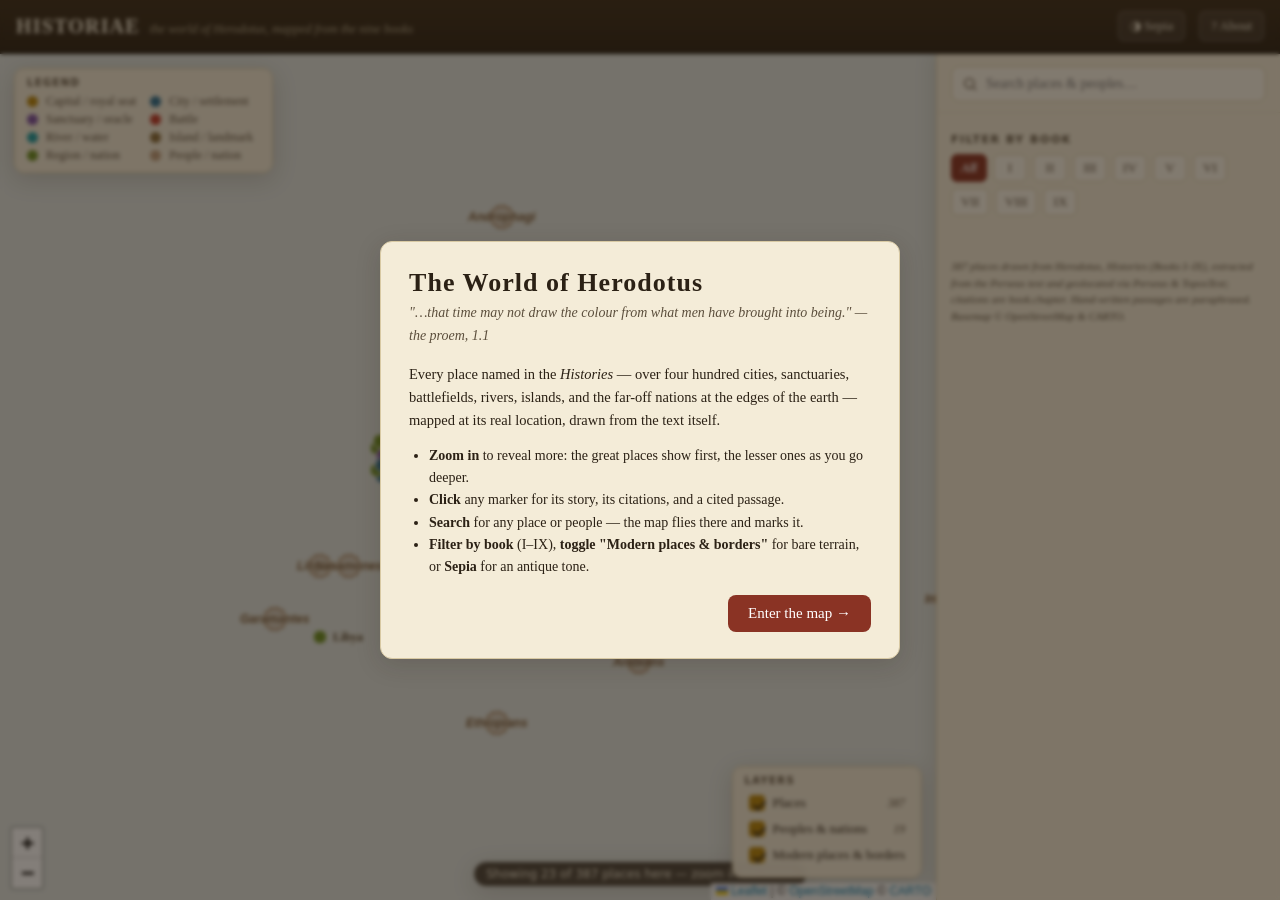
==== herodotus-map.html @ 25309dea "Historiae: interactive map of the world of Herodotus A single-file, self-contained web map of every " ====
<!DOCTYPE html>
<html lang="en">
<head>
<meta charset="utf-8">
<meta name="viewport" content="width=device-width, initial-scale=1, maximum-scale=1, user-scalable=no">
<title>Historiae · the world of Herodotus</title>
<style>
/* ==== Leaflet ==== */
/* required styles */

.leaflet-pane,
.leaflet-tile,
.leaflet-marker-icon,
.leaflet-marker-shadow,
.leaflet-tile-container,
.leaflet-pane > svg,
.leaflet-pane > canvas,
.leaflet-zoom-box,
.leaflet-image-layer,
.leaflet-layer {
	position: absolute;
	left: 0;
	top: 0;
	}
.leaflet-container {
	overflow: hidden;
	}
.leaflet-tile,
.leaflet-marker-icon,
.leaflet-marker-shadow {
	-webkit-user-select: none;
	   -moz-user-select: none;
	        user-select: none;
	  -webkit-user-drag: none;
	}
/* Prevents IE11 from highlighting tiles in blue */
.leaflet-tile::selection {
	background: transparent;
}
/* Safari renders non-retina tile on retina better with this, but Chrome is worse */
.leaflet-safari .leaflet-tile {
	image-rendering: -webkit-optimize-contrast;
	}
/* hack that prevents hw layers "stretching" when loading new tiles */
.leaflet-safari .leaflet-tile-container {
	width: 1600px;
	height: 1600px;
	-webkit-transform-origin: 0 0;
	}
.leaflet-marker-icon,
.leaflet-marker-shadow {
	display: block;
	}
/* .leaflet-container svg: reset svg max-width decleration shipped in Joomla! (joomla.org) 3.x */
/* .leaflet-container img: map is broken in FF if you have max-width: 100% on tiles */
.leaflet-container .leaflet-overlay-pane svg {
	max-width: none !important;
	max-height: none !important;
	}
.leaflet-container .leaflet-marker-pane img,
.leaflet-container .leaflet-shadow-pane img,
.leaflet-container .leaflet-tile-pane img,
.leaflet-container img.leaflet-image-layer,
.leaflet-container .leaflet-tile {
	max-width: none !important;
	max-height: none !important;
	width: auto;
	padding: 0;
	}

.leaflet-container img.leaflet-tile {
	/* See: https://bugs.chromium.org/p/chromium/issues/detail?id=600120 */
	mix-blend-mode: plus-lighter;
}

.leaflet-container.leaflet-touch-zoom {
	-ms-touch-action: pan-x pan-y;
	touch-action: pan-x pan-y;
	}
.leaflet-container.leaflet-touch-drag {
	-ms-touch-action: pinch-zoom;
	/* Fallback for FF which doesn't support pinch-zoom */
	touch-action: none;
	touch-action: pinch-zoom;
}
.leaflet-container.leaflet-touch-drag.leaflet-touch-zoom {
	-ms-touch-action: none;
	touch-action: none;
}
.leaflet-container {
	-webkit-tap-highlight-color: transparent;
}
.leaflet-container a {
	-webkit-tap-highlight-color: rgba(51, 181, 229, 0.4);
}
.leaflet-tile {
	filter: inherit;
	visibility: hidden;
	}
.leaflet-tile-loaded {
	visibility: inherit;
	}
.leaflet-zoom-box {
	width: 0;
	height: 0;
	-moz-box-sizing: border-box;
	     box-sizing: border-box;
	z-index: 800;
	}
/* workaround for https://bugzilla.mozilla.org/show_bug.cgi?id=888319 */
.leaflet-overlay-pane svg {
	-moz-user-select: none;
	}

.leaflet-pane         { z-index: 400; }

.leaflet-tile-pane    { z-index: 200; }
.leaflet-overlay-pane { z-index: 400; }
.leaflet-shadow-pane  { z-index: 500; }
.leaflet-marker-pane  { z-index: 600; }
.leaflet-tooltip-pane   { z-index: 650; }
.leaflet-popup-pane   { z-index: 700; }

.leaflet-map-pane canvas { z-index: 100; }
.leaflet-map-pane svg    { z-index: 200; }

.leaflet-vml-shape {
	width: 1px;
	height: 1px;
	}
.lvml {
	behavior: url(#default#VML);
	display: inline-block;
	position: absolute;
	}


/* control positioning */

.leaflet-control {
	position: relative;
	z-index: 800;
	pointer-events: visiblePainted; /* IE 9-10 doesn't have auto */
	pointer-events: auto;
	}
.leaflet-top,
.leaflet-bottom {
	position: absolute;
	z-index: 1000;
	pointer-events: none;
	}
.leaflet-top {
	top: 0;
	}
.leaflet-right {
	right: 0;
	}
.leaflet-bottom {
	bottom: 0;
	}
.leaflet-left {
	left: 0;
	}
.leaflet-control {
	float: left;
	clear: both;
	}
.leaflet-right .leaflet-control {
	float: right;
	}
.leaflet-top .leaflet-control {
	margin-top: 10px;
	}
.leaflet-bottom .leaflet-control {
	margin-bottom: 10px;
	}
.leaflet-left .leaflet-control {
	margin-left: 10px;
	}
.leaflet-right .leaflet-control {
	margin-right: 10px;
	}


/* zoom and fade animations */

.leaflet-fade-anim .leaflet-popup {
	opacity: 0;
	-webkit-transition: opacity 0.2s linear;
	   -moz-transition: opacity 0.2s linear;
	        transition: opacity 0.2s linear;
	}
.leaflet-fade-anim .leaflet-map-pane .leaflet-popup {
	opacity: 1;
	}
.leaflet-zoom-animated {
	-webkit-transform-origin: 0 0;
	    -ms-transform-origin: 0 0;
	        transform-origin: 0 0;
	}
svg.leaflet-zoom-animated {
	will-change: transform;
}

.leaflet-zoom-anim .leaflet-zoom-animated {
	-webkit-transition: -webkit-transform 0.25s cubic-bezier(0,0,0.25,1);
	   -moz-transition:    -moz-transform 0.25s cubic-bezier(0,0,0.25,1);
	        transition:         transform 0.25s cubic-bezier(0,0,0.25,1);
	}
.leaflet-zoom-anim .leaflet-tile,
.leaflet-pan-anim .leaflet-tile {
	-webkit-transition: none;
	   -moz-transition: none;
	        transition: none;
	}

.leaflet-zoom-anim .leaflet-zoom-hide {
	visibility: hidden;
	}


/* cursors */

.leaflet-interactive {
	cursor: pointer;
	}
.leaflet-grab {
	cursor: -webkit-grab;
	cursor:    -moz-grab;
	cursor:         grab;
	}
.leaflet-crosshair,
.leaflet-crosshair .leaflet-interactive {
	cursor: crosshair;
	}
.leaflet-popup-pane,
.leaflet-control {
	cursor: auto;
	}
.leaflet-dragging .leaflet-grab,
.leaflet-dragging .leaflet-grab .leaflet-interactive,
.leaflet-dragging .leaflet-marker-draggable {
	cursor: move;
	cursor: -webkit-grabbing;
	cursor:    -moz-grabbing;
	cursor:         grabbing;
	}

/* marker & overlays interactivity */
.leaflet-marker-icon,
.leaflet-marker-shadow,
.leaflet-image-layer,
.leaflet-pane > svg path,
.leaflet-tile-container {
	pointer-events: none;
	}

.leaflet-marker-icon.leaflet-interactive,
.leaflet-image-layer.leaflet-interactive,
.leaflet-pane > svg path.leaflet-interactive,
svg.leaflet-image-layer.leaflet-interactive path {
	pointer-events: visiblePainted; /* IE 9-10 doesn't have auto */
	pointer-events: auto;
	}

/* visual tweaks */

.leaflet-container {
	background: #ddd;
	outline-offset: 1px;
	}
.leaflet-container a {
	color: #0078A8;
	}
.leaflet-zoom-box {
	border: 2px dotted #38f;
	background: rgba(255,255,255,0.5);
	}


/* general typography */
.leaflet-container {
	font-family: "Helvetica Neue", Arial, Helvetica, sans-serif;
	font-size: 12px;
	font-size: 0.75rem;
	line-height: 1.5;
	}


/* general toolbar styles */

.leaflet-bar {
	box-shadow: 0 1px 5px rgba(0,0,0,0.65);
	border-radius: 4px;
	}
.leaflet-bar a {
	background-color: #fff;
	border-bottom: 1px solid #ccc;
	width: 26px;
	height: 26px;
	line-height: 26px;
	display: block;
	text-align: center;
	text-decoration: none;
	color: black;
	}
.leaflet-bar a,
.leaflet-control-layers-toggle {
	background-position: 50% 50%;
	background-repeat: no-repeat;
	display: block;
	}
.leaflet-bar a:hover,
.leaflet-bar a:focus {
	background-color: #f4f4f4;
	}
.leaflet-bar a:first-child {
	border-top-left-radius: 4px;
	border-top-right-radius: 4px;
	}
.leaflet-bar a:last-child {
	border-bottom-left-radius: 4px;
	border-bottom-right-radius: 4px;
	border-bottom: none;
	}
.leaflet-bar a.leaflet-disabled {
	cursor: default;
	background-color: #f4f4f4;
	color: #bbb;
	}

.leaflet-touch .leaflet-bar a {
	width: 30px;
	height: 30px;
	line-height: 30px;
	}
.leaflet-touch .leaflet-bar a:first-child {
	border-top-left-radius: 2px;
	border-top-right-radius: 2px;
	}
.leaflet-touch .leaflet-bar a:last-child {
	border-bottom-left-radius: 2px;
	border-bottom-right-radius: 2px;
	}

/* zoom control */

.leaflet-control-zoom-in,
.leaflet-control-zoom-out {
	font: bold 18px 'Lucida Console', Monaco, monospace;
	text-indent: 1px;
	}

.leaflet-touch .leaflet-control-zoom-in, .leaflet-touch .leaflet-control-zoom-out  {
	font-size: 22px;
	}


/* layers control */

.leaflet-control-layers {
	box-shadow: 0 1px 5px rgba(0,0,0,0.4);
	background: #fff;
	border-radius: 5px;
	}
.leaflet-control-layers-toggle {
	background-image: url(images/layers.png);
	width: 36px;
	height: 36px;
	}
.leaflet-retina .leaflet-control-layers-toggle {
	background-image: url(images/layers-2x.png);
	background-size: 26px 26px;
	}
.leaflet-touch .leaflet-control-layers-toggle {
	width: 44px;
	height: 44px;
	}
.leaflet-control-layers .leaflet-control-layers-list,
.leaflet-control-layers-expanded .leaflet-control-layers-toggle {
	display: none;
	}
.leaflet-control-layers-expanded .leaflet-control-layers-list {
	display: block;
	position: relative;
	}
.leaflet-control-layers-expanded {
	padding: 6px 10px 6px 6px;
	color: #333;
	background: #fff;
	}
.leaflet-control-layers-scrollbar {
	overflow-y: scroll;
	overflow-x: hidden;
	padding-right: 5px;
	}
.leaflet-control-layers-selector {
	margin-top: 2px;
	position: relative;
	top: 1px;
	}
.leaflet-control-layers label {
	display: block;
	font-size: 13px;
	font-size: 1.08333em;
	}
.leaflet-control-layers-separator {
	height: 0;
	border-top: 1px solid #ddd;
	margin: 5px -10px 5px -6px;
	}

/* Default icon URLs */
.leaflet-default-icon-path { /* used only in path-guessing heuristic, see L.Icon.Default */
	background-image: url(images/marker-icon.png);
	}


/* attribution and scale controls */

.leaflet-container .leaflet-control-attribution {
	background: #fff;
	background: rgba(255, 255, 255, 0.8);
	margin: 0;
	}
.leaflet-control-attribution,
.leaflet-control-scale-line {
	padding: 0 5px;
	color: #333;
	line-height: 1.4;
	}
.leaflet-control-attribution a {
	text-decoration: none;
	}
.leaflet-control-attribution a:hover,
.leaflet-control-attribution a:focus {
	text-decoration: underline;
	}
.leaflet-attribution-flag {
	display: inline !important;
	vertical-align: baseline !important;
	width: 1em;
	height: 0.6669em;
	}
.leaflet-left .leaflet-control-scale {
	margin-left: 5px;
	}
.leaflet-bottom .leaflet-control-scale {
	margin-bottom: 5px;
	}
.leaflet-control-scale-line {
	border: 2px solid #777;
	border-top: none;
	line-height: 1.1;
	padding: 2px 5px 1px;
	white-space: nowrap;
	-moz-box-sizing: border-box;
	     box-sizing: border-box;
	background: rgba(255, 255, 255, 0.8);
	text-shadow: 1px 1px #fff;
	}
.leaflet-control-scale-line:not(:first-child) {
	border-top: 2px solid #777;
	border-bottom: none;
	margin-top: -2px;
	}
.leaflet-control-scale-line:not(:first-child):not(:last-child) {
	border-bottom: 2px solid #777;
	}

.leaflet-touch .leaflet-control-attribution,
.leaflet-touch .leaflet-control-layers,
.leaflet-touch .leaflet-bar {
	box-shadow: none;
	}
.leaflet-touch .leaflet-control-layers,
.leaflet-touch .leaflet-bar {
	border: 2px solid rgba(0,0,0,0.2);
	background-clip: padding-box;
	}


/* popup */

.leaflet-popup {
	position: absolute;
	text-align: center;
	margin-bottom: 20px;
	}
.leaflet-popup-content-wrapper {
	padding: 1px;
	text-align: left;
	border-radius: 12px;
	}
.leaflet-popup-content {
	margin: 13px 24px 13px 20px;
	line-height: 1.3;
	font-size: 13px;
	font-size: 1.08333em;
	min-height: 1px;
	}
.leaflet-popup-content p {
	margin: 17px 0;
	margin: 1.3em 0;
	}
.leaflet-popup-tip-container {
	width: 40px;
	height: 20px;
	position: absolute;
	left: 50%;
	margin-top: -1px;
	margin-left: -20px;
	overflow: hidden;
	pointer-events: none;
	}
.leaflet-popup-tip {
	width: 17px;
	height: 17px;
	padding: 1px;

	margin: -10px auto 0;
	pointer-events: auto;

	-webkit-transform: rotate(45deg);
	   -moz-transform: rotate(45deg);
	    -ms-transform: rotate(45deg);
	        transform: rotate(45deg);
	}
.leaflet-popup-content-wrapper,
.leaflet-popup-tip {
	background: white;
	color: #333;
	box-shadow: 0 3px 14px rgba(0,0,0,0.4);
	}
.leaflet-container a.leaflet-popup-close-button {
	position: absolute;
	top: 0;
	right: 0;
	border: none;
	text-align: center;
	width: 24px;
	height: 24px;
	font: 16px/24px Tahoma, Verdana, sans-serif;
	color: #757575;
	text-decoration: none;
	background: transparent;
	}
.leaflet-container a.leaflet-popup-close-button:hover,
.leaflet-container a.leaflet-popup-close-button:focus {
	color: #585858;
	}
.leaflet-popup-scrolled {
	overflow: auto;
	}

.leaflet-oldie .leaflet-popup-content-wrapper {
	-ms-zoom: 1;
	}
.leaflet-oldie .leaflet-popup-tip {
	width: 24px;
	margin: 0 auto;

	-ms-filter: "progid:DXImageTransform.Microsoft.Matrix(M11=0.70710678, M12=0.70710678, M21=-0.70710678, M22=0.70710678)";
	filter: progid:DXImageTransform.Microsoft.Matrix(M11=0.70710678, M12=0.70710678, M21=-0.70710678, M22=0.70710678);
	}

.leaflet-oldie .leaflet-control-zoom,
.leaflet-oldie .leaflet-control-layers,
.leaflet-oldie .leaflet-popup-content-wrapper,
.leaflet-oldie .leaflet-popup-tip {
	border: 1px solid #999;
	}


/* div icon */

.leaflet-div-icon {
	background: #fff;
	border: 1px solid #666;
	}


/* Tooltip */
/* Base styles for the element that has a tooltip */
.leaflet-tooltip {
	position: absolute;
	padding: 6px;
	background-color: #fff;
	border: 1px solid #fff;
	border-radius: 3px;
	color: #222;
	white-space: nowrap;
	-webkit-user-select: none;
	-moz-user-select: none;
	-ms-user-select: none;
	user-select: none;
	pointer-events: none;
	box-shadow: 0 1px 3px rgba(0,0,0,0.4);
	}
.leaflet-tooltip.leaflet-interactive {
	cursor: pointer;
	pointer-events: auto;
	}
.leaflet-tooltip-top:before,
.leaflet-tooltip-bottom:before,
.leaflet-tooltip-left:before,
.leaflet-tooltip-right:before {
	position: absolute;
	pointer-events: none;
	border: 6px solid transparent;
	background: transparent;
	content: "";
	}

/* Directions */

.leaflet-tooltip-bottom {
	margin-top: 6px;
}
.leaflet-tooltip-top {
	margin-top: -6px;
}
.leaflet-tooltip-bottom:before,
.leaflet-tooltip-top:before {
	left: 50%;
	margin-left: -6px;
	}
.leaflet-tooltip-top:before {
	bottom: 0;
	margin-bottom: -12px;
	border-top-color: #fff;
	}
.leaflet-tooltip-bottom:before {
	top: 0;
	margin-top: -12px;
	margin-left: -6px;
	border-bottom-color: #fff;
	}
.leaflet-tooltip-left {
	margin-left: -6px;
}
.leaflet-tooltip-right {
	margin-left: 6px;
}
.leaflet-tooltip-left:before,
.leaflet-tooltip-right:before {
	top: 50%;
	margin-top: -6px;
	}
.leaflet-tooltip-left:before {
	right: 0;
	margin-right: -12px;
	border-left-color: #fff;
	}
.leaflet-tooltip-right:before {
	left: 0;
	margin-left: -12px;
	border-right-color: #fff;
	}

/* Printing */

@media print {
	/* Prevent printers from removing background-images of controls. */
	.leaflet-control {
		-webkit-print-color-adjust: exact;
		print-color-adjust: exact;
		}
	}

/* ==== App ==== */
/* ============================================================================
   Historiae — the world of Herodotus
   UI styles. Parchment/ink theme. Controls + info card on the RIGHT.
   ========================================================================== */

:root {
  --ink:        #2b2115;
  --ink-soft:   #5c4f3d;
  --parchment:  #f4ecd8;
  --parchment-2:#ece0c4;
  --edge:       #d8c9a3;
  --edge-soft:  #e6dcc2;
  --accent:     #8a3324;   /* Tyrian-ish red for highlights */
  --gold:       #b8860b;
  --shadow:     0 6px 24px rgba(43, 33, 21, .18);

  /* category colours */
  --cat-capital:   #b8860b;
  --cat-city:      #2c6e8f;
  --cat-sanctuary: #7b4fa0;
  --cat-battle:    #c0392b;
  --cat-river:     #1a9aa0;
  --cat-landmark:  #8a6d3b;
  --cat-region:    #6b8e23;
  --people:        #9c6b3f;
}

* { box-sizing: border-box; }

html, body {
  margin: 0; height: 100%; overflow: hidden;
  font-family: "Iowan Old Style", "Palatino Linotype", Palatino, Georgia, serif;
  color: var(--ink);
  background: var(--parchment);
}

#app { position: fixed; inset: 0; display: flex; flex-direction: column; }

/* ---- top bar ------------------------------------------------------------ */
#topbar {
  height: 54px; flex: 0 0 54px;
  display: flex; align-items: center; gap: 14px;
  padding: 0 16px;
  background: linear-gradient(180deg, #3a2c1a, #2b2115);
  color: var(--parchment);
  border-bottom: 2px solid #1c150c;
  z-index: 1200;
}
#topbar .brand { display: flex; align-items: baseline; gap: 10px; min-width: 0; }
#topbar .brand h1 {
  font-size: 20px; margin: 0; letter-spacing: .06em; font-weight: 600;
  white-space: nowrap;
}
#topbar .brand .sub {
  font-size: 12.5px; color: #cbbf9e; opacity: .85;
  white-space: nowrap; overflow: hidden; text-overflow: ellipsis;
  font-style: italic;
}
#topbar .spacer { flex: 1; }
.topbtn {
  font: inherit; font-size: 13px; cursor: pointer;
  color: var(--parchment); background: rgba(255,255,255,.08);
  border: 1px solid rgba(255,255,255,.18); border-radius: 6px;
  padding: 6px 11px; transition: background .15s;
  display: inline-flex; align-items: center; gap: 6px;
}
.topbtn:hover { background: rgba(255,255,255,.16); }
.topbtn.active { background: var(--gold); color: #2b2115; border-color: var(--gold); }

/* ---- body: map + right panel -------------------------------------------- */
#body { flex: 1; position: relative; min-height: 0; }

#map { position: absolute; inset: 0; right: var(--panel-w, 344px); background: #dfe4e0; }
:root { --panel-w: 344px; }

/* antique tint applied to tiles only */
#map.sepia .leaflet-tile-pane { filter: sepia(.55) saturate(.75) contrast(.92) brightness(1.02); }

/* ---- right panel -------------------------------------------------------- */
#panel {
  position: absolute; top: 0; right: 0; bottom: 0; width: var(--panel-w, 344px);
  background: var(--parchment);
  border-left: 1px solid var(--edge);
  box-shadow: -4px 0 18px rgba(43,33,21,.10);
  display: flex; flex-direction: column;
  z-index: 1000;
}

/* --- search --- */
.search-wrap { position: relative; padding: 12px 14px 10px; border-bottom: 1px solid var(--edge-soft); }
#search {
  width: 100%; font: inherit; font-size: 14px;
  padding: 9px 12px 9px 34px; border-radius: 8px;
  border: 1px solid var(--edge); background: #fbf6e9 url("data:image/svg+xml;utf8,<svg xmlns='http://www.w3.org/2000/svg' width='16' height='16' viewBox='0 0 24 24' fill='none' stroke='%235c4f3d' stroke-width='2'><circle cx='11' cy='11' r='7'/><line x1='21' y1='21' x2='16.65' y2='16.65'/></svg>") 10px center no-repeat;
  color: var(--ink); outline: none;
}
#search:focus { border-color: var(--gold); box-shadow: 0 0 0 3px rgba(184,134,11,.15); }
#suggest {
  position: absolute; left: 14px; right: 14px; top: 52px; z-index: 30;
  background: #fff; border: 1px solid var(--edge); border-radius: 8px;
  box-shadow: var(--shadow); max-height: 320px; overflow-y: auto; display: none;
}
#suggest.open { display: block; }
.sug {
  padding: 8px 12px; cursor: pointer; display: flex; align-items: center; gap: 9px;
  border-bottom: 1px solid #f0ead9; font-size: 13.5px;
}
.sug:last-child { border-bottom: 0; }
.sug:hover, .sug.active { background: #f6efdd; }
.sug .dot { width: 10px; height: 10px; border-radius: 50%; flex: 0 0 auto; }
.sug .nm { font-weight: 600; }
.sug .meta { color: var(--ink-soft); font-size: 11.5px; margin-left: auto; font-style: italic; }

/* --- scrolling control area --- */
#controls { flex: 1; overflow-y: auto; padding: 4px 14px 20px; }
.section { margin-top: 16px; }
.section > h2 {
  font-size: 11px; letter-spacing: .14em; text-transform: uppercase;
  color: var(--ink-soft); margin: 0 0 8px; font-weight: 700;
  font-family: system-ui, sans-serif;
}

/* layer toggles */
.toggle {
  display: flex; align-items: center; gap: 10px; padding: 7px 8px;
  border-radius: 7px; cursor: pointer; user-select: none; font-size: 14px;
}
.toggle:hover { background: var(--parchment-2); }
.toggle .box {
  width: 18px; height: 18px; border-radius: 4px; border: 2px solid var(--ink-soft);
  flex: 0 0 auto; position: relative; background: #fbf6e9;
}
.toggle.on .box { background: var(--gold); border-color: var(--gold); }
.toggle.on .box::after {
  content: ""; position: absolute; left: 5px; top: 1px; width: 5px; height: 10px;
  border: solid #2b2115; border-width: 0 2px 2px 0; transform: rotate(45deg);
}
.toggle .swatch { width: 12px; height: 12px; border-radius: 3px; flex: 0 0 auto; }
.toggle .count { margin-left: auto; font-size: 11.5px; color: var(--ink-soft); font-style: italic; }

/* route sub-toggles */
.routes { margin-top: 4px; padding-left: 6px; }
.route-toggle {
  display: flex; align-items: center; gap: 9px; padding: 6px 8px;
  border-radius: 7px; cursor: pointer; font-size: 13px;
}
.route-toggle:hover { background: var(--parchment-2); }
.route-toggle .line { width: 20px; height: 0; border-top: 3px solid; border-radius: 2px; flex: 0 0 auto; }
.route-toggle .yr { margin-left: auto; font-size: 11px; color: var(--ink-soft); font-style: italic; }
.route-toggle.off { opacity: .45; }
.route-toggle.off .line { border-top-style: dotted; }

/* book filter chips */
.books { display: flex; flex-wrap: wrap; gap: 6px; }
.chip {
  font: inherit; font-size: 13px; cursor: pointer; min-width: 34px; text-align: center;
  padding: 5px 9px; border-radius: 6px; border: 1px solid var(--edge);
  background: #fbf6e9; color: var(--ink-soft);
}
.chip:hover { border-color: var(--gold); }
.chip.on { background: var(--accent); border-color: var(--accent); color: #fff; font-weight: 600; }
.chip.all { font-style: italic; }
.book-hint { margin-top: 8px; font-size: 12px; color: var(--ink-soft); font-style: italic; min-height: 16px; }

/* legend */
.legend { display: grid; grid-template-columns: 1fr 1fr; gap: 4px 12px; }
.legend .item { display: flex; align-items: center; gap: 8px; font-size: 12.5px; color: var(--ink-soft); }
.legend .dot { width: 11px; height: 11px; border-radius: 50%; flex: 0 0 auto; }

.credit { margin-top: 18px; font-size: 11px; color: var(--ink-soft); line-height: 1.5; font-style: italic; }
.credit a { color: var(--accent); }

/* ---- info card (slides over the panel, from the right) ------------------ */
#info {
  position: absolute; inset: 0; background: var(--parchment);
  transform: translateX(100%); transition: transform .28s cubic-bezier(.4,0,.2,1);
  display: flex; flex-direction: column; z-index: 40;
}
#info.open { transform: translateX(0); }
.info-head {
  padding: 14px 16px 12px; border-bottom: 1px solid var(--edge);
  background: linear-gradient(180deg, var(--parchment-2), var(--parchment));
}
.info-head .top { display: flex; align-items: flex-start; gap: 10px; }
.info-back {
  font: inherit; cursor: pointer; background: none; border: none; color: var(--ink-soft);
  font-size: 13px; padding: 0; display: inline-flex; align-items: center; gap: 5px; margin-bottom: 8px;
}
.info-back:hover { color: var(--accent); }
.info-head h2 { margin: 0; font-size: 22px; line-height: 1.15; }
.info-head .aka { font-size: 13px; color: var(--ink-soft); font-style: italic; margin-top: 3px; }
.badges { display: flex; flex-wrap: wrap; gap: 6px; margin-top: 10px; }
.badge {
  font-family: system-ui, sans-serif; font-size: 10.5px; letter-spacing: .05em;
  text-transform: uppercase; padding: 3px 8px; border-radius: 20px;
  background: #fff; border: 1px solid var(--edge); color: var(--ink-soft); font-weight: 600;
}
.badge.cat { color: #fff; border: none; }
.badge.region { font-style: normal; }

.info-body { flex: 1; overflow-y: auto; padding: 16px; }
.info-body p.blurb { margin: 0 0 16px; font-size: 15px; line-height: 1.6; }
blockquote.quote {
  margin: 0 0 14px; padding: 12px 14px 12px 16px;
  border-left: 3px solid var(--gold); background: #fbf6e9; border-radius: 0 8px 8px 0;
  font-size: 14.5px; line-height: 1.55; font-style: italic; color: #40331f;
}
blockquote.quote .cite {
  display: block; margin-top: 8px; font-style: normal; font-size: 12px;
  color: var(--ink-soft); font-family: system-ui, sans-serif; letter-spacing: .03em;
}
.books-line { font-size: 12.5px; color: var(--ink-soft); margin-top: 4px; }
.books-line b { color: var(--ink); font-weight: 600; }

/* route detail: stop list */
.stops { list-style: none; margin: 6px 0 0; padding: 0; }
.stops li { position: relative; padding: 0 0 18px 30px; }
.stops li::before {
  content: attr(data-n); position: absolute; left: 0; top: 0;
  width: 22px; height: 22px; border-radius: 50%; color: #fff; font-weight: 700;
  font-size: 12px; display: flex; align-items: center; justify-content: center;
  font-family: system-ui, sans-serif; background: var(--gold);
}
.stops li::after {
  content: ""; position: absolute; left: 10px; top: 24px; bottom: 0; width: 2px; background: var(--edge);
}
.stops li:last-child::after { display: none; }
.stops .snm { font-weight: 600; font-size: 14px; cursor: pointer; }
.stops .snm:hover { color: var(--accent); text-decoration: underline; }
.stops .snote { font-size: 13px; color: var(--ink-soft); line-height: 1.5; margin-top: 2px; }

/* ---- leaflet marker labels for peoples ---------------------------------- */
.people-label {
  background: transparent; border: none; box-shadow: none;
  color: #5a3d22; font-style: italic; font-weight: 600; font-size: 12px;
  text-shadow: 0 0 3px var(--parchment), 0 0 3px var(--parchment), 0 0 3px var(--parchment);
}
.leaflet-tooltip.place-tip {
  background: #2b2115; color: var(--parchment); border: none; box-shadow: var(--shadow);
  font-family: system-ui, sans-serif; font-size: 12px; padding: 3px 8px; border-radius: 5px;
}
.leaflet-tooltip.place-tip::before { border-top-color: #2b2115; }

/* permanent labels for major places (rank 1) */
.leaflet-tooltip.place-label {
  background: transparent; border: none; box-shadow: none; padding: 0;
  color: #33281a; font-weight: 600; font-size: 12px; font-family: "Iowan Old Style", Georgia, serif;
  text-shadow: 0 0 3px var(--parchment), 0 0 3px var(--parchment), 0 0 4px var(--parchment);
}
.leaflet-tooltip.place-label::before { display: none; }
.leaflet-tooltip.place-label.hl {
  color: #6f2115; font-weight: 700;
  background: rgba(184,134,11,.16); border-radius: 4px; padding: 0 4px;
  text-shadow: 0 0 3px var(--parchment), 0 0 3px var(--parchment);
}

/* always-visible legend, top-left over the map */
#legendbox {
  position: absolute; z-index: 900; top: 14px; left: 14px;
  background: rgba(244,236,216,.96); border: 1px solid var(--edge); border-radius: 10px;
  box-shadow: var(--shadow); padding: 8px 12px 9px; backdrop-filter: blur(2px); max-width: 300px;
}
#legendbox .lb-title {
  font-family: system-ui, sans-serif; font-size: 10px; letter-spacing: .14em;
  text-transform: uppercase; color: var(--ink-soft); font-weight: 700; margin: 0 0 6px;
}
#legendbox .legend { grid-template-columns: 1fr 1fr; gap: 3px 14px; }
#legendbox .legend .item { font-size: 12px; }

/* always-visible layer toggles, bottom-right over the map */
#layerbox {
  position: absolute; z-index: 900; right: calc(var(--panel-w, 344px) + 14px); bottom: 22px;
  background: rgba(244,236,216,.96); border: 1px solid var(--edge); border-radius: 10px;
  box-shadow: var(--shadow); padding: 8px 10px 9px; backdrop-filter: blur(2px);
}
#layerbox .lb-title {
  font-family: system-ui, sans-serif; font-size: 10px; letter-spacing: .14em;
  text-transform: uppercase; color: var(--ink-soft); font-weight: 700; margin: 0 2px 4px;
}
#layerbox .toggle { padding: 5px 6px; font-size: 13px; gap: 8px; }
#layerbox .toggle .box { width: 16px; height: 16px; }
#layerbox .toggle .count { margin-left: auto; padding-left: 12px; }

/* zoom hint over the map */
#zoomhint {
  position: absolute; left: 50%; bottom: 14px; transform: translateX(-50%);
  z-index: 800; pointer-events: none; opacity: 0; transition: opacity .3s;
  background: rgba(43,33,21,.82); color: var(--parchment);
  font-family: system-ui, sans-serif; font-size: 12px; padding: 5px 12px; border-radius: 20px;
  white-space: nowrap; box-shadow: var(--shadow);
}
#zoomhint.show { opacity: 1; }

/* stub-card refs + external link */
.refs { font-size: 12.5px; color: var(--ink-soft); line-height: 1.7; margin: 0 0 12px; }
.refs b { color: var(--ink); }
.refs .r { display: inline-block; background: #fbf6e9; border: 1px solid var(--edge);
  border-radius: 4px; padding: 0 5px; margin: 0 3px 3px 0; font-family: system-ui, sans-serif; font-size: 11.5px; }
p.ext { margin: 4px 0 0; font-size: 13px; }
p.ext a { color: var(--accent); text-decoration: none; }
p.ext a:hover { text-decoration: underline; }

/* numbered route stop marker */
.route-num {
  background: transparent; border: none;
}
.route-num div {
  width: 22px; height: 22px; border-radius: 50%; color: #fff; font-weight: 700;
  font-size: 12px; display: flex; align-items: center; justify-content: center;
  font-family: system-ui, sans-serif; border: 2px solid #fff; box-shadow: 0 1px 4px rgba(0,0,0,.4);
}

/* dimmed (filtered out by book) */
.dimmed { opacity: .18 !important; }

/* selection glow — a pulsing gold ring behind the chosen marker */
.pin-highlight { background: none; border: none; }
.pin-highlight span {
  display: block; width: 30px; height: 30px; border-radius: 50%;
  border: 3px solid var(--gold); box-sizing: border-box;
  box-shadow: 0 0 12px 2px rgba(184,134,11,.55);
  animation: herodotus-pulse 1.5s ease-out infinite;
}
@keyframes herodotus-pulse {
  0%   { box-shadow: 0 0 0 0 rgba(184,134,11,.55), 0 0 10px 2px rgba(184,134,11,.5); }
  70%  { box-shadow: 0 0 0 16px rgba(184,134,11,0), 0 0 10px 2px rgba(184,134,11,.5); }
  100% { box-shadow: 0 0 0 0 rgba(184,134,11,0), 0 0 10px 2px rgba(184,134,11,.5); }
}

/* ---- intro overlay ------------------------------------------------------ */
#intro {
  position: absolute; inset: 0; z-index: 1500; display: flex; align-items: center; justify-content: center;
  background: rgba(30,21,12,.55); backdrop-filter: blur(2px);
}
#intro.hidden { display: none; }
.intro-card {
  max-width: 520px; width: calc(100% - 40px); background: var(--parchment);
  border-radius: 12px; box-shadow: var(--shadow); border: 1px solid var(--edge);
  padding: 26px 28px; max-height: 86vh; overflow-y: auto;
}
.intro-card h2 { margin: 0 0 4px; font-size: 26px; letter-spacing: .04em; }
.intro-card .lead { font-style: italic; color: var(--ink-soft); margin: 0 0 16px; font-size: 14px; }
.intro-card p { font-size: 14.5px; line-height: 1.6; margin: 0 0 12px; }
.intro-card ul { font-size: 14px; line-height: 1.6; padding-left: 20px; margin: 0 0 16px; }
.intro-card .go {
  font: inherit; font-size: 15px; cursor: pointer; background: var(--accent); color: #fff;
  border: none; border-radius: 8px; padding: 10px 20px; float: right;
}
.intro-card .go:hover { background: #6f2115; }

/* ---- responsive: stack panel to a bottom sheet -------------------------- */
@media (max-width: 720px) {
  :root { --panel-w: 0px; }
  #map { right: 0; bottom: 46vh; }
  #panel {
    top: auto; left: 0; right: 0; bottom: 0; width: auto; height: 46vh;
    border-left: none; border-top: 1px solid var(--edge);
    box-shadow: 0 -4px 18px rgba(43,33,21,.14);
  }
  #topbar .brand .sub { display: none; }
  #layerbox { right: 10px; bottom: calc(46vh + 10px); }
  #zoomhint { bottom: calc(46vh + 10px); }
}

/* thin scrollbars */
#controls::-webkit-scrollbar, .info-body::-webkit-scrollbar, #suggest::-webkit-scrollbar { width: 8px; }
#controls::-webkit-scrollbar-thumb, .info-body::-webkit-scrollbar-thumb, #suggest::-webkit-scrollbar-thumb {
  background: var(--edge); border-radius: 4px;
}

</style>
</head>
<body>
<div id="app">

  <div id="topbar">
    <div class="brand">
      <h1>HISTORIAE</h1>
      <span class="sub">the world of Herodotus, mapped from the nine books</span>
    </div>
    <div class="spacer"></div>
    <button class="topbtn" id="btn-sepia" title="Antique parchment tint">◑ Sepia</button>
    <button class="topbtn" id="btn-help" title="About this map">? About</button>
  </div>

  <div id="body">
    <div id="map"></div>
    <div id="zoomhint"></div>

    <!-- always-visible legend, top-left over the map -->
    <div id="legendbox">
      <div class="lb-title">Legend</div>
      <div class="legend" id="legend"><!-- legend injected --></div>
    </div>

    <!-- always-visible layer toggles, bottom-right over the map -->
    <div id="layerbox">
      <div class="lb-title">Layers</div>
      <div class="toggle on" data-layer="places">
        <span class="box"></span><span>Places</span><span class="count" id="count-places"></span>
      </div>
      <div class="toggle on" data-layer="peoples">
        <span class="box"></span><span>Peoples &amp; nations</span><span class="count" id="count-peoples"></span>
      </div>
      <div class="toggle on" data-layer="basemap">
        <span class="box"></span><span>Modern places &amp; borders</span>
      </div>
    </div>

    <div id="panel">
      <div class="search-wrap">
        <input id="search" type="text" autocomplete="off" spellcheck="false"
               placeholder="Search places &amp; peoples…">
        <div id="suggest"></div>
      </div>

      <div id="controls">
        <div class="section">
          <h2>Filter by book</h2>
          <div class="books" id="book-chips"><!-- chips injected --></div>
          <div class="book-hint" id="book-hint"></div>
        </div>

        <div class="credit" id="credit"></div>
      </div>

      <!-- info card slides over the panel -->
      <div id="info">
        <div class="info-head">
          <div class="top" style="flex-direction:column">
            <button class="info-back" id="info-back">‹ Back to map</button>
            <h2 id="info-title"></h2>
          </div>
          <div class="aka" id="info-aka"></div>
          <div class="badges" id="info-badges"></div>
        </div>
        <div class="info-body" id="info-body"></div>
      </div>
    </div>
  </div>

  <!-- intro -->
  <div id="intro">
    <div class="intro-card">
      <h2>The World of Herodotus</h2>
      <p class="lead">"…that time may not draw the colour from what men have brought into being." — the proem, 1.1</p>
      <p>Every place named in the <i>Histories</i> — over four hundred cities, sanctuaries,
         battlefields, rivers, islands, and the far-off nations at the edges of the earth — mapped at its
         real location, drawn from the text itself.</p>
      <ul>
        <li><b>Zoom in</b> to reveal more: the great places show first, the lesser ones as you go deeper.</li>
        <li><b>Click</b> any marker for its story, its citations, and a cited passage.</li>
        <li><b>Search</b> for any place or people — the map flies there and marks it.</li>
        <li><b>Filter by book</b> (I–IX), <b>toggle "Modern places &amp; borders"</b> for bare terrain, or <b>Sepia</b> for an antique tone.</li>
      </ul>
      <button class="go" id="intro-go">Enter the map →</button>
      <div style="clear:both"></div>
    </div>
  </div>

</div>

<script>
/* @preserve
 * Leaflet 1.9.4, a JS library for interactive maps. https://leafletjs.com
 * (c) 2010-2023 Vladimir Agafonkin, (c) 2010-2011 CloudMade
 */
!function(t,e){"object"==typeof exports&&"undefined"!=typeof module?e(exports):"function"==typeof define&&define.amd?define(["exports"],e):e((t="undefined"!=typeof globalThis?globalThis:t||self).leaflet={})}(this,function(t){"use strict";function l(t){for(var e,i,n=1,o=arguments.length;n<o;n++)for(e in i=arguments[n])t[e]=i[e];return t}var R=Object.create||function(t){return N.prototype=t,new N};function N(){}function a(t,e){var i,n=Array.prototype.slice;return t.bind?t.bind.apply(t,n.call(arguments,1)):(i=n.call(arguments,2),function(){return t.apply(e,i.length?i.concat(n.call(arguments)):arguments)})}var D=0;function h(t){return"_leaflet_id"in t||(t._leaflet_id=++D),t._leaflet_id}function j(t,e,i){var n,o,s=function(){n=!1,o&&(r.apply(i,o),o=!1)},r=function(){n?o=arguments:(t.apply(i,arguments),setTimeout(s,e),n=!0)};return r}function H(t,e,i){var n=e[1],e=e[0],o=n-e;return t===n&&i?t:((t-e)%o+o)%o+e}function u(){return!1}function i(t,e){return!1===e?t:(e=Math.pow(10,void 0===e?6:e),Math.round(t*e)/e)}function W(t){return t.trim?t.trim():t.replace(/^\s+|\s+$/g,"")}function F(t){return W(t).split(/\s+/)}function c(t,e){for(var i in Object.prototype.hasOwnProperty.call(t,"options")||(t.options=t.options?R(t.options):{}),e)t.options[i]=e[i];return t.options}function U(t,e,i){var n,o=[];for(n in t)o.push(encodeURIComponent(i?n.toUpperCase():n)+"="+encodeURIComponent(t[n]));return(e&&-1!==e.indexOf("?")?"&":"?")+o.join("&")}var V=/\{ *([\w_ -]+) *\}/g;function q(t,i){return t.replace(V,function(t,e){e=i[e];if(void 0===e)throw new Error("No value provided for variable "+t);return e="function"==typeof e?e(i):e})}var d=Array.isArray||function(t){return"[object Array]"===Object.prototype.toString.call(t)};function G(t,e){for(var i=0;i<t.length;i++)if(t[i]===e)return i;return-1}var K="[data-uri]";function Y(t){return window["webkit"+t]||window["moz"+t]||window["ms"+t]}var X=0;function J(t){var e=+new Date,i=Math.max(0,16-(e-X));return X=e+i,window.setTimeout(t,i)}var $=window.requestAnimationFrame||Y("RequestAnimationFrame")||J,Q=window.cancelAnimationFrame||Y("CancelAnimationFrame")||Y("CancelRequestAnimationFrame")||function(t){window.clearTimeout(t)};function x(t,e,i){if(!i||$!==J)return $.call(window,a(t,e));t.call(e)}function r(t){t&&Q.call(window,t)}var tt={__proto__:null,extend:l,create:R,bind:a,get lastId(){return D},stamp:h,throttle:j,wrapNum:H,falseFn:u,formatNum:i,trim:W,splitWords:F,setOptions:c,getParamString:U,template:q,isArray:d,indexOf:G,emptyImageUrl:K,requestFn:$,cancelFn:Q,requestAnimFrame:x,cancelAnimFrame:r};function et(){}et.extend=function(t){function e(){c(this),this.initialize&&this.initialize.apply(this,arguments),this.callInitHooks()}var i,n=e.__super__=this.prototype,o=R(n);for(i in(o.constructor=e).prototype=o,this)Object.prototype.hasOwnProperty.call(this,i)&&"prototype"!==i&&"__super__"!==i&&(e[i]=this[i]);if(t.statics&&l(e,t.statics),t.includes){var s=t.includes;if("undefined"!=typeof L&&L&&L.Mixin){s=d(s)?s:[s];for(var r=0;r<s.length;r++)s[r]===L.Mixin.Events&&console.warn("Deprecated include of L.Mixin.Events: this property will be removed in future releases, please inherit from L.Evented instead.",(new Error).stack)}l.apply(null,[o].concat(t.includes))}return l(o,t),delete o.statics,delete o.includes,o.options&&(o.options=n.options?R(n.options):{},l(o.options,t.options)),o._initHooks=[],o.callInitHooks=function(){if(!this._initHooksCalled){n.callInitHooks&&n.callInitHooks.call(this),this._initHooksCalled=!0;for(var t=0,e=o._initHooks.length;t<e;t++)o._initHooks[t].call(this)}},e},et.include=function(t){var e=this.prototype.options;return l(this.prototype,t),t.options&&(this.prototype.options=e,this.mergeOptions(t.options)),this},et.mergeOptions=function(t){return l(this.prototype.options,t),this},et.addInitHook=function(t){var e=Array.prototype.slice.call(arguments,1),i="function"==typeof t?t:function(){this[t].apply(this,e)};return this.prototype._initHooks=this.prototype._initHooks||[],this.prototype._initHooks.push(i),this};var e={on:function(t,e,i){if("object"==typeof t)for(var n in t)this._on(n,t[n],e);else for(var o=0,s=(t=F(t)).length;o<s;o++)this._on(t[o],e,i);return this},off:function(t,e,i){if(arguments.length)if("object"==typeof t)for(var n in t)this._off(n,t[n],e);else{t=F(t);for(var o=1===arguments.length,s=0,r=t.length;s<r;s++)o?this._off(t[s]):this._off(t[s],e,i)}else delete this._events;return this},_on:function(t,e,i,n){"function"!=typeof e?console.warn("wrong listener type: "+typeof e):!1===this._listens(t,e,i)&&(e={fn:e,ctx:i=i===this?void 0:i},n&&(e.once=!0),this._events=this._events||{},this._events[t]=this._events[t]||[],this._events[t].push(e))},_off:function(t,e,i){var n,o,s;if(this._events&&(n=this._events[t]))if(1===arguments.length){if(this._firingCount)for(o=0,s=n.length;o<s;o++)n[o].fn=u;delete this._events[t]}else"function"!=typeof e?console.warn("wrong listener type: "+typeof e):!1!==(e=this._listens(t,e,i))&&(i=n[e],this._firingCount&&(i.fn=u,this._events[t]=n=n.slice()),n.splice(e,1))},fire:function(t,e,i){if(this.listens(t,i)){var n=l({},e,{type:t,target:this,sourceTarget:e&&e.sourceTarget||this});if(this._events){var o=this._events[t];if(o){this._firingCount=this._firingCount+1||1;for(var s=0,r=o.length;s<r;s++){var a=o[s],h=a.fn;a.once&&this.off(t,h,a.ctx),h.call(a.ctx||this,n)}this._firingCount--}}i&&this._propagateEvent(n)}return this},listens:function(t,e,i,n){"string"!=typeof t&&console.warn('"string" type argument expected');var o=e,s=("function"!=typeof e&&(n=!!e,i=o=void 0),this._events&&this._events[t]);if(s&&s.length&&!1!==this._listens(t,o,i))return!0;if(n)for(var r in this._eventParents)if(this._eventParents[r].listens(t,e,i,n))return!0;return!1},_listens:function(t,e,i){if(this._events){var n=this._events[t]||[];if(!e)return!!n.length;i===this&&(i=void 0);for(var o=0,s=n.length;o<s;o++)if(n[o].fn===e&&n[o].ctx===i)return o}return!1},once:function(t,e,i){if("object"==typeof t)for(var n in t)this._on(n,t[n],e,!0);else for(var o=0,s=(t=F(t)).length;o<s;o++)this._on(t[o],e,i,!0);return this},addEventParent:function(t){return this._eventParents=this._eventParents||{},this._eventParents[h(t)]=t,this},removeEventParent:function(t){return this._eventParents&&delete this._eventParents[h(t)],this},_propagateEvent:function(t){for(var e in this._eventParents)this._eventParents[e].fire(t.type,l({layer:t.target,propagatedFrom:t.target},t),!0)}},it=(e.addEventListener=e.on,e.removeEventListener=e.clearAllEventListeners=e.off,e.addOneTimeEventListener=e.once,e.fireEvent=e.fire,e.hasEventListeners=e.listens,et.extend(e));function p(t,e,i){this.x=i?Math.round(t):t,this.y=i?Math.round(e):e}var nt=Math.trunc||function(t){return 0<t?Math.floor(t):Math.ceil(t)};function m(t,e,i){return t instanceof p?t:d(t)?new p(t[0],t[1]):null==t?t:"object"==typeof t&&"x"in t&&"y"in t?new p(t.x,t.y):new p(t,e,i)}function f(t,e){if(t)for(var i=e?[t,e]:t,n=0,o=i.length;n<o;n++)this.extend(i[n])}function _(t,e){return!t||t instanceof f?t:new f(t,e)}function s(t,e){if(t)for(var i=e?[t,e]:t,n=0,o=i.length;n<o;n++)this.extend(i[n])}function g(t,e){return t instanceof s?t:new s(t,e)}function v(t,e,i){if(isNaN(t)||isNaN(e))throw new Error("Invalid LatLng object: ("+t+", "+e+")");this.lat=+t,this.lng=+e,void 0!==i&&(this.alt=+i)}function w(t,e,i){return t instanceof v?t:d(t)&&"object"!=typeof t[0]?3===t.length?new v(t[0],t[1],t[2]):2===t.length?new v(t[0],t[1]):null:null==t?t:"object"==typeof t&&"lat"in t?new v(t.lat,"lng"in t?t.lng:t.lon,t.alt):void 0===e?null:new v(t,e,i)}p.prototype={clone:function(){return new p(this.x,this.y)},add:function(t){return this.clone()._add(m(t))},_add:function(t){return this.x+=t.x,this.y+=t.y,this},subtract:function(t){return this.clone()._subtract(m(t))},_subtract:function(t){return this.x-=t.x,this.y-=t.y,this},divideBy:function(t){return this.clone()._divideBy(t)},_divideBy:function(t){return this.x/=t,this.y/=t,this},multiplyBy:function(t){return this.clone()._multiplyBy(t)},_multiplyBy:function(t){return this.x*=t,this.y*=t,this},scaleBy:function(t){return new p(this.x*t.x,this.y*t.y)},unscaleBy:function(t){return new p(this.x/t.x,this.y/t.y)},round:function(){return this.clone()._round()},_round:function(){return this.x=Math.round(this.x),this.y=Math.round(this.y),this},floor:function(){return this.clone()._floor()},_floor:function(){return this.x=Math.floor(this.x),this.y=Math.floor(this.y),this},ceil:function(){return this.clone()._ceil()},_ceil:function(){return this.x=Math.ceil(this.x),this.y=Math.ceil(this.y),this},trunc:function(){return this.clone()._trunc()},_trunc:function(){return this.x=nt(this.x),this.y=nt(this.y),this},distanceTo:function(t){var e=(t=m(t)).x-this.x,t=t.y-this.y;return Math.sqrt(e*e+t*t)},equals:function(t){return(t=m(t)).x===this.x&&t.y===this.y},contains:function(t){return t=m(t),Math.abs(t.x)<=Math.abs(this.x)&&Math.abs(t.y)<=Math.abs(this.y)},toString:function(){return"Point("+i(this.x)+", "+i(this.y)+")"}},f.prototype={extend:function(t){var e,i;if(t){if(t instanceof p||"number"==typeof t[0]||"x"in t)e=i=m(t);else if(e=(t=_(t)).min,i=t.max,!e||!i)return this;this.min||this.max?(this.min.x=Math.min(e.x,this.min.x),this.max.x=Math.max(i.x,this.max.x),this.min.y=Math.min(e.y,this.min.y),this.max.y=Math.max(i.y,this.max.y)):(this.min=e.clone(),this.max=i.clone())}return this},getCenter:function(t){return m((this.min.x+this.max.x)/2,(this.min.y+this.max.y)/2,t)},getBottomLeft:function(){return m(this.min.x,this.max.y)},getTopRight:function(){return m(this.max.x,this.min.y)},getTopLeft:function(){return this.min},getBottomRight:function(){return this.max},getSize:function(){return this.max.subtract(this.min)},contains:function(t){var e,i;return(t=("number"==typeof t[0]||t instanceof p?m:_)(t))instanceof f?(e=t.min,i=t.max):e=i=t,e.x>=this.min.x&&i.x<=this.max.x&&e.y>=this.min.y&&i.y<=this.max.y},intersects:function(t){t=_(t);var e=this.min,i=this.max,n=t.min,t=t.max,o=t.x>=e.x&&n.x<=i.x,t=t.y>=e.y&&n.y<=i.y;return o&&t},overlaps:function(t){t=_(t);var e=this.min,i=this.max,n=t.min,t=t.max,o=t.x>e.x&&n.x<i.x,t=t.y>e.y&&n.y<i.y;return o&&t},isValid:function(){return!(!this.min||!this.max)},pad:function(t){var e=this.min,i=this.max,n=Math.abs(e.x-i.x)*t,t=Math.abs(e.y-i.y)*t;return _(m(e.x-n,e.y-t),m(i.x+n,i.y+t))},equals:function(t){return!!t&&(t=_(t),this.min.equals(t.getTopLeft())&&this.max.equals(t.getBottomRight()))}},s.prototype={extend:function(t){var e,i,n=this._southWest,o=this._northEast;if(t instanceof v)i=e=t;else{if(!(t instanceof s))return t?this.extend(w(t)||g(t)):this;if(e=t._southWest,i=t._northEast,!e||!i)return this}return n||o?(n.lat=Math.min(e.lat,n.lat),n.lng=Math.min(e.lng,n.lng),o.lat=Math.max(i.lat,o.lat),o.lng=Math.max(i.lng,o.lng)):(this._southWest=new v(e.lat,e.lng),this._northEast=new v(i.lat,i.lng)),this},pad:function(t){var e=this._southWest,i=this._northEast,n=Math.abs(e.lat-i.lat)*t,t=Math.abs(e.lng-i.lng)*t;return new s(new v(e.lat-n,e.lng-t),new v(i.lat+n,i.lng+t))},getCenter:function(){return new v((this._southWest.lat+this._northEast.lat)/2,(this._southWest.lng+this._northEast.lng)/2)},getSouthWest:function(){return this._southWest},getNorthEast:function(){return this._northEast},getNorthWest:function(){return new v(this.getNorth(),this.getWest())},getSouthEast:function(){return new v(this.getSouth(),this.getEast())},getWest:function(){return this._southWest.lng},getSouth:function(){return this._southWest.lat},getEast:function(){return this._northEast.lng},getNorth:function(){return this._northEast.lat},contains:function(t){t=("number"==typeof t[0]||t instanceof v||"lat"in t?w:g)(t);var e,i,n=this._southWest,o=this._northEast;return t instanceof s?(e=t.getSouthWest(),i=t.getNorthEast()):e=i=t,e.lat>=n.lat&&i.lat<=o.lat&&e.lng>=n.lng&&i.lng<=o.lng},intersects:function(t){t=g(t);var e=this._southWest,i=this._northEast,n=t.getSouthWest(),t=t.getNorthEast(),o=t.lat>=e.lat&&n.lat<=i.lat,t=t.lng>=e.lng&&n.lng<=i.lng;return o&&t},overlaps:function(t){t=g(t);var e=this._southWest,i=this._northEast,n=t.getSouthWest(),t=t.getNorthEast(),o=t.lat>e.lat&&n.lat<i.lat,t=t.lng>e.lng&&n.lng<i.lng;return o&&t},toBBoxString:function(){return[this.getWest(),this.getSouth(),this.getEast(),this.getNorth()].join(",")},equals:function(t,e){return!!t&&(t=g(t),this._southWest.equals(t.getSouthWest(),e)&&this._northEast.equals(t.getNorthEast(),e))},isValid:function(){return!(!this._southWest||!this._northEast)}};var ot={latLngToPoint:function(t,e){t=this.projection.project(t),e=this.scale(e);return this.transformation._transform(t,e)},pointToLatLng:function(t,e){e=this.scale(e),t=this.transformation.untransform(t,e);return this.projection.unproject(t)},project:function(t){return this.projection.project(t)},unproject:function(t){return this.projection.unproject(t)},scale:function(t){return 256*Math.pow(2,t)},zoom:function(t){return Math.log(t/256)/Math.LN2},getProjectedBounds:function(t){var e;return this.infinite?null:(e=this.projection.bounds,t=this.scale(t),new f(this.transformation.transform(e.min,t),this.transformation.transform(e.max,t)))},infinite:!(v.prototype={equals:function(t,e){return!!t&&(t=w(t),Math.max(Math.abs(this.lat-t.lat),Math.abs(this.lng-t.lng))<=(void 0===e?1e-9:e))},toString:function(t){return"LatLng("+i(this.lat,t)+", "+i(this.lng,t)+")"},distanceTo:function(t){return st.distance(this,w(t))},wrap:function(){return st.wrapLatLng(this)},toBounds:function(t){var t=180*t/40075017,e=t/Math.cos(Math.PI/180*this.lat);return g([this.lat-t,this.lng-e],[this.lat+t,this.lng+e])},clone:function(){return new v(this.lat,this.lng,this.alt)}}),wrapLatLng:function(t){var e=this.wrapLng?H(t.lng,this.wrapLng,!0):t.lng;return new v(this.wrapLat?H(t.lat,this.wrapLat,!0):t.lat,e,t.alt)},wrapLatLngBounds:function(t){var e=t.getCenter(),i=this.wrapLatLng(e),n=e.lat-i.lat,e=e.lng-i.lng;return 0==n&&0==e?t:(i=t.getSouthWest(),t=t.getNorthEast(),new s(new v(i.lat-n,i.lng-e),new v(t.lat-n,t.lng-e)))}},st=l({},ot,{wrapLng:[-180,180],R:6371e3,distance:function(t,e){var i=Math.PI/180,n=t.lat*i,o=e.lat*i,s=Math.sin((e.lat-t.lat)*i/2),e=Math.sin((e.lng-t.lng)*i/2),t=s*s+Math.cos(n)*Math.cos(o)*e*e,i=2*Math.atan2(Math.sqrt(t),Math.sqrt(1-t));return this.R*i}}),rt=6378137,rt={R:rt,MAX_LATITUDE:85.0511287798,project:function(t){var e=Math.PI/180,i=this.MAX_LATITUDE,i=Math.max(Math.min(i,t.lat),-i),i=Math.sin(i*e);return new p(this.R*t.lng*e,this.R*Math.log((1+i)/(1-i))/2)},unproject:function(t){var e=180/Math.PI;return new v((2*Math.atan(Math.exp(t.y/this.R))-Math.PI/2)*e,t.x*e/this.R)},bounds:new f([-(rt=rt*Math.PI),-rt],[rt,rt])};function at(t,e,i,n){d(t)?(this._a=t[0],this._b=t[1],this._c=t[2],this._d=t[3]):(this._a=t,this._b=e,this._c=i,this._d=n)}function ht(t,e,i,n){return new at(t,e,i,n)}at.prototype={transform:function(t,e){return this._transform(t.clone(),e)},_transform:function(t,e){return t.x=(e=e||1)*(this._a*t.x+this._b),t.y=e*(this._c*t.y+this._d),t},untransform:function(t,e){return new p((t.x/(e=e||1)-this._b)/this._a,(t.y/e-this._d)/this._c)}};var lt=l({},st,{code:"EPSG:3857",projection:rt,transformation:ht(lt=.5/(Math.PI*rt.R),.5,-lt,.5)}),ut=l({},lt,{code:"EPSG:900913"});function ct(t){return document.createElementNS("http://www.w3.org/2000/svg",t)}function dt(t,e){for(var i,n,o,s,r="",a=0,h=t.length;a<h;a++){for(i=0,n=(o=t[a]).length;i<n;i++)r+=(i?"L":"M")+(s=o[i]).x+" "+s.y;r+=e?b.svg?"z":"x":""}return r||"M0 0"}var _t=document.documentElement.style,pt="ActiveXObject"in window,mt=pt&&!document.addEventListener,n="msLaunchUri"in navigator&&!("documentMode"in document),ft=y("webkit"),gt=y("android"),vt=y("android 2")||y("android 3"),yt=parseInt(/WebKit\/([0-9]+)|$/.exec(navigator.userAgent)[1],10),yt=gt&&y("Google")&&yt<537&&!("AudioNode"in window),xt=!!window.opera,wt=!n&&y("chrome"),bt=y("gecko")&&!ft&&!xt&&!pt,Pt=!wt&&y("safari"),Lt=y("phantom"),o="OTransition"in _t,Tt=0===navigator.platform.indexOf("Win"),Mt=pt&&"transition"in _t,zt="WebKitCSSMatrix"in window&&"m11"in new window.WebKitCSSMatrix&&!vt,_t="MozPerspective"in _t,Ct=!window.L_DISABLE_3D&&(Mt||zt||_t)&&!o&&!Lt,Zt="undefined"!=typeof orientation||y("mobile"),St=Zt&&ft,Et=Zt&&zt,kt=!window.PointerEvent&&window.MSPointerEvent,Ot=!(!window.PointerEvent&&!kt),At="ontouchstart"in window||!!window.TouchEvent,Bt=!window.L_NO_TOUCH&&(At||Ot),It=Zt&&xt,Rt=Zt&&bt,Nt=1<(window.devicePixelRatio||window.screen.deviceXDPI/window.screen.logicalXDPI),Dt=function(){var t=!1;try{var e=Object.defineProperty({},"passive",{get:function(){t=!0}});window.addEventListener("testPassiveEventSupport",u,e),window.removeEventListener("testPassiveEventSupport",u,e)}catch(t){}return t}(),jt=!!document.createElement("canvas").getContext,Ht=!(!document.createElementNS||!ct("svg").createSVGRect),Wt=!!Ht&&((Wt=document.createElement("div")).innerHTML="<svg/>","http://www.w3.org/2000/svg"===(Wt.firstChild&&Wt.firstChild.namespaceURI));function y(t){return 0<=navigator.userAgent.toLowerCase().indexOf(t)}var b={ie:pt,ielt9:mt,edge:n,webkit:ft,android:gt,android23:vt,androidStock:yt,opera:xt,chrome:wt,gecko:bt,safari:Pt,phantom:Lt,opera12:o,win:Tt,ie3d:Mt,webkit3d:zt,gecko3d:_t,any3d:Ct,mobile:Zt,mobileWebkit:St,mobileWebkit3d:Et,msPointer:kt,pointer:Ot,touch:Bt,touchNative:At,mobileOpera:It,mobileGecko:Rt,retina:Nt,passiveEvents:Dt,canvas:jt,svg:Ht,vml:!Ht&&function(){try{var t=document.createElement("div"),e=(t.innerHTML='<v:shape adj="1"/>',t.firstChild);return e.style.behavior="url(#default#VML)",e&&"object"==typeof e.adj}catch(t){return!1}}(),inlineSvg:Wt,mac:0===navigator.platform.indexOf("Mac"),linux:0===navigator.platform.indexOf("Linux")},Ft=b.msPointer?"MSPointerDown":"pointerdown",Ut=b.msPointer?"MSPointerMove":"pointermove",Vt=b.msPointer?"MSPointerUp":"pointerup",qt=b.msPointer?"MSPointerCancel":"pointercancel",Gt={touchstart:Ft,touchmove:Ut,touchend:Vt,touchcancel:qt},Kt={touchstart:function(t,e){e.MSPOINTER_TYPE_TOUCH&&e.pointerType===e.MSPOINTER_TYPE_TOUCH&&O(e);ee(t,e)},touchmove:ee,touchend:ee,touchcancel:ee},Yt={},Xt=!1;function Jt(t,e,i){return"touchstart"!==e||Xt||(document.addEventListener(Ft,$t,!0),document.addEventListener(Ut,Qt,!0),document.addEventListener(Vt,te,!0),document.addEventListener(qt,te,!0),Xt=!0),Kt[e]?(i=Kt[e].bind(this,i),t.addEventListener(Gt[e],i,!1),i):(console.warn("wrong event specified:",e),u)}function $t(t){Yt[t.pointerId]=t}function Qt(t){Yt[t.pointerId]&&(Yt[t.pointerId]=t)}function te(t){delete Yt[t.pointerId]}function ee(t,e){if(e.pointerType!==(e.MSPOINTER_TYPE_MOUSE||"mouse")){for(var i in e.touches=[],Yt)e.touches.push(Yt[i]);e.changedTouches=[e],t(e)}}var ie=200;function ne(t,i){t.addEventListener("dblclick",i);var n,o=0;function e(t){var e;1!==t.detail?n=t.detail:"mouse"===t.pointerType||t.sourceCapabilities&&!t.sourceCapabilities.firesTouchEvents||((e=Ne(t)).some(function(t){return t instanceof HTMLLabelElement&&t.attributes.for})&&!e.some(function(t){return t instanceof HTMLInputElement||t instanceof HTMLSelectElement})||((e=Date.now())-o<=ie?2===++n&&i(function(t){var e,i,n={};for(i in t)e=t[i],n[i]=e&&e.bind?e.bind(t):e;return(t=n).type="dblclick",n.detail=2,n.isTrusted=!1,n._simulated=!0,n}(t)):n=1,o=e))}return t.addEventListener("click",e),{dblclick:i,simDblclick:e}}var oe,se,re,ae,he,le,ue=we(["transform","webkitTransform","OTransform","MozTransform","msTransform"]),ce=we(["webkitTransition","transition","OTransition","MozTransition","msTransition"]),de="webkitTransition"===ce||"OTransition"===ce?ce+"End":"transitionend";function _e(t){return"string"==typeof t?document.getElementById(t):t}function pe(t,e){var i=t.style[e]||t.currentStyle&&t.currentStyle[e];return"auto"===(i=i&&"auto"!==i||!document.defaultView?i:(t=document.defaultView.getComputedStyle(t,null))?t[e]:null)?null:i}function P(t,e,i){t=document.createElement(t);return t.className=e||"",i&&i.appendChild(t),t}function T(t){var e=t.parentNode;e&&e.removeChild(t)}function me(t){for(;t.firstChild;)t.removeChild(t.firstChild)}function fe(t){var e=t.parentNode;e&&e.lastChild!==t&&e.appendChild(t)}function ge(t){var e=t.parentNode;e&&e.firstChild!==t&&e.insertBefore(t,e.firstChild)}function ve(t,e){return void 0!==t.classList?t.classList.contains(e):0<(t=xe(t)).length&&new RegExp("(^|\\s)"+e+"(\\s|$)").test(t)}function M(t,e){var i;if(void 0!==t.classList)for(var n=F(e),o=0,s=n.length;o<s;o++)t.classList.add(n[o]);else ve(t,e)||ye(t,((i=xe(t))?i+" ":"")+e)}function z(t,e){void 0!==t.classList?t.classList.remove(e):ye(t,W((" "+xe(t)+" ").replace(" "+e+" "," ")))}function ye(t,e){void 0===t.className.baseVal?t.className=e:t.className.baseVal=e}function xe(t){return void 0===(t=t.correspondingElement?t.correspondingElement:t).className.baseVal?t.className:t.className.baseVal}function C(t,e){if("opacity"in t.style)t.style.opacity=e;else if("filter"in t.style){var i=!1,n="DXImageTransform.Microsoft.Alpha";try{i=t.filters.item(n)}catch(t){if(1===e)return}e=Math.round(100*e),i?(i.Enabled=100!==e,i.Opacity=e):t.style.filter+=" progid:"+n+"(opacity="+e+")"}}function we(t){for(var e=document.documentElement.style,i=0;i<t.length;i++)if(t[i]in e)return t[i];return!1}function be(t,e,i){e=e||new p(0,0);t.style[ue]=(b.ie3d?"translate("+e.x+"px,"+e.y+"px)":"translate3d("+e.x+"px,"+e.y+"px,0)")+(i?" scale("+i+")":"")}function Z(t,e){t._leaflet_pos=e,b.any3d?be(t,e):(t.style.left=e.x+"px",t.style.top=e.y+"px")}function Pe(t){return t._leaflet_pos||new p(0,0)}function Le(){S(window,"dragstart",O)}function Te(){k(window,"dragstart",O)}function Me(t){for(;-1===t.tabIndex;)t=t.parentNode;t.style&&(ze(),le=(he=t).style.outlineStyle,t.style.outlineStyle="none",S(window,"keydown",ze))}function ze(){he&&(he.style.outlineStyle=le,le=he=void 0,k(window,"keydown",ze))}function Ce(t){for(;!((t=t.parentNode).offsetWidth&&t.offsetHeight||t===document.body););return t}function Ze(t){var e=t.getBoundingClientRect();return{x:e.width/t.offsetWidth||1,y:e.height/t.offsetHeight||1,boundingClientRect:e}}ae="onselectstart"in document?(re=function(){S(window,"selectstart",O)},function(){k(window,"selectstart",O)}):(se=we(["userSelect","WebkitUserSelect","OUserSelect","MozUserSelect","msUserSelect"]),re=function(){var t;se&&(t=document.documentElement.style,oe=t[se],t[se]="none")},function(){se&&(document.documentElement.style[se]=oe,oe=void 0)});pt={__proto__:null,TRANSFORM:ue,TRANSITION:ce,TRANSITION_END:de,get:_e,getStyle:pe,create:P,remove:T,empty:me,toFront:fe,toBack:ge,hasClass:ve,addClass:M,removeClass:z,setClass:ye,getClass:xe,setOpacity:C,testProp:we,setTransform:be,setPosition:Z,getPosition:Pe,get disableTextSelection(){return re},get enableTextSelection(){return ae},disableImageDrag:Le,enableImageDrag:Te,preventOutline:Me,restoreOutline:ze,getSizedParentNode:Ce,getScale:Ze};function S(t,e,i,n){if(e&&"object"==typeof e)for(var o in e)ke(t,o,e[o],i);else for(var s=0,r=(e=F(e)).length;s<r;s++)ke(t,e[s],i,n);return this}var E="_leaflet_events";function k(t,e,i,n){if(1===arguments.length)Se(t),delete t[E];else if(e&&"object"==typeof e)for(var o in e)Oe(t,o,e[o],i);else if(e=F(e),2===arguments.length)Se(t,function(t){return-1!==G(e,t)});else for(var s=0,r=e.length;s<r;s++)Oe(t,e[s],i,n);return this}function Se(t,e){for(var i in t[E]){var n=i.split(/\d/)[0];e&&!e(n)||Oe(t,n,null,null,i)}}var Ee={mouseenter:"mouseover",mouseleave:"mouseout",wheel:!("onwheel"in window)&&"mousewheel"};function ke(e,t,i,n){var o,s,r=t+h(i)+(n?"_"+h(n):"");e[E]&&e[E][r]||(s=o=function(t){return i.call(n||e,t||window.event)},!b.touchNative&&b.pointer&&0===t.indexOf("touch")?o=Jt(e,t,o):b.touch&&"dblclick"===t?o=ne(e,o):"addEventListener"in e?"touchstart"===t||"touchmove"===t||"wheel"===t||"mousewheel"===t?e.addEventListener(Ee[t]||t,o,!!b.passiveEvents&&{passive:!1}):"mouseenter"===t||"mouseleave"===t?e.addEventListener(Ee[t],o=function(t){t=t||window.event,We(e,t)&&s(t)},!1):e.addEventListener(t,s,!1):e.attachEvent("on"+t,o),e[E]=e[E]||{},e[E][r]=o)}function Oe(t,e,i,n,o){o=o||e+h(i)+(n?"_"+h(n):"");var s,r,i=t[E]&&t[E][o];i&&(!b.touchNative&&b.pointer&&0===e.indexOf("touch")?(n=t,r=i,Gt[s=e]?n.removeEventListener(Gt[s],r,!1):console.warn("wrong event specified:",s)):b.touch&&"dblclick"===e?(n=i,(r=t).removeEventListener("dblclick",n.dblclick),r.removeEventListener("click",n.simDblclick)):"removeEventListener"in t?t.removeEventListener(Ee[e]||e,i,!1):t.detachEvent("on"+e,i),t[E][o]=null)}function Ae(t){return t.stopPropagation?t.stopPropagation():t.originalEvent?t.originalEvent._stopped=!0:t.cancelBubble=!0,this}function Be(t){return ke(t,"wheel",Ae),this}function Ie(t){return S(t,"mousedown touchstart dblclick contextmenu",Ae),t._leaflet_disable_click=!0,this}function O(t){return t.preventDefault?t.preventDefault():t.returnValue=!1,this}function Re(t){return O(t),Ae(t),this}function Ne(t){if(t.composedPath)return t.composedPath();for(var e=[],i=t.target;i;)e.push(i),i=i.parentNode;return e}function De(t,e){var i,n;return e?(n=(i=Ze(e)).boundingClientRect,new p((t.clientX-n.left)/i.x-e.clientLeft,(t.clientY-n.top)/i.y-e.clientTop)):new p(t.clientX,t.clientY)}var je=b.linux&&b.chrome?window.devicePixelRatio:b.mac?3*window.devicePixelRatio:0<window.devicePixelRatio?2*window.devicePixelRatio:1;function He(t){return b.edge?t.wheelDeltaY/2:t.deltaY&&0===t.deltaMode?-t.deltaY/je:t.deltaY&&1===t.deltaMode?20*-t.deltaY:t.deltaY&&2===t.deltaMode?60*-t.deltaY:t.deltaX||t.deltaZ?0:t.wheelDelta?(t.wheelDeltaY||t.wheelDelta)/2:t.detail&&Math.abs(t.detail)<32765?20*-t.detail:t.detail?t.detail/-32765*60:0}function We(t,e){var i=e.relatedTarget;if(!i)return!0;try{for(;i&&i!==t;)i=i.parentNode}catch(t){return!1}return i!==t}var mt={__proto__:null,on:S,off:k,stopPropagation:Ae,disableScrollPropagation:Be,disableClickPropagation:Ie,preventDefault:O,stop:Re,getPropagationPath:Ne,getMousePosition:De,getWheelDelta:He,isExternalTarget:We,addListener:S,removeListener:k},Fe=it.extend({run:function(t,e,i,n){this.stop(),this._el=t,this._inProgress=!0,this._duration=i||.25,this._easeOutPower=1/Math.max(n||.5,.2),this._startPos=Pe(t),this._offset=e.subtract(this._startPos),this._startTime=+new Date,this.fire("start"),this._animate()},stop:function(){this._inProgress&&(this._step(!0),this._complete())},_animate:function(){this._animId=x(this._animate,this),this._step()},_step:function(t){var e=+new Date-this._startTime,i=1e3*this._duration;e<i?this._runFrame(this._easeOut(e/i),t):(this._runFrame(1),this._complete())},_runFrame:function(t,e){t=this._startPos.add(this._offset.multiplyBy(t));e&&t._round(),Z(this._el,t),this.fire("step")},_complete:function(){r(this._animId),this._inProgress=!1,this.fire("end")},_easeOut:function(t){return 1-Math.pow(1-t,this._easeOutPower)}}),A=it.extend({options:{crs:lt,center:void 0,zoom:void 0,minZoom:void 0,maxZoom:void 0,layers:[],maxBounds:void 0,renderer:void 0,zoomAnimation:!0,zoomAnimationThreshold:4,fadeAnimation:!0,markerZoomAnimation:!0,transform3DLimit:8388608,zoomSnap:1,zoomDelta:1,trackResize:!0},initialize:function(t,e){e=c(this,e),this._handlers=[],this._layers={},this._zoomBoundLayers={},this._sizeChanged=!0,this._initContainer(t),this._initLayout(),this._onResize=a(this._onResize,this),this._initEvents(),e.maxBounds&&this.setMaxBounds(e.maxBounds),void 0!==e.zoom&&(this._zoom=this._limitZoom(e.zoom)),e.center&&void 0!==e.zoom&&this.setView(w(e.center),e.zoom,{reset:!0}),this.callInitHooks(),this._zoomAnimated=ce&&b.any3d&&!b.mobileOpera&&this.options.zoomAnimation,this._zoomAnimated&&(this._createAnimProxy(),S(this._proxy,de,this._catchTransitionEnd,this)),this._addLayers(this.options.layers)},setView:function(t,e,i){if((e=void 0===e?this._zoom:this._limitZoom(e),t=this._limitCenter(w(t),e,this.options.maxBounds),i=i||{},this._stop(),this._loaded&&!i.reset&&!0!==i)&&(void 0!==i.animate&&(i.zoom=l({animate:i.animate},i.zoom),i.pan=l({animate:i.animate,duration:i.duration},i.pan)),this._zoom!==e?this._tryAnimatedZoom&&this._tryAnimatedZoom(t,e,i.zoom):this._tryAnimatedPan(t,i.pan)))return clearTimeout(this._sizeTimer),this;return this._resetView(t,e,i.pan&&i.pan.noMoveStart),this},setZoom:function(t,e){return this._loaded?this.setView(this.getCenter(),t,{zoom:e}):(this._zoom=t,this)},zoomIn:function(t,e){return t=t||(b.any3d?this.options.zoomDelta:1),this.setZoom(this._zoom+t,e)},zoomOut:function(t,e){return t=t||(b.any3d?this.options.zoomDelta:1),this.setZoom(this._zoom-t,e)},setZoomAround:function(t,e,i){var n=this.getZoomScale(e),o=this.getSize().divideBy(2),t=(t instanceof p?t:this.latLngToContainerPoint(t)).subtract(o).multiplyBy(1-1/n),n=this.containerPointToLatLng(o.add(t));return this.setView(n,e,{zoom:i})},_getBoundsCenterZoom:function(t,e){e=e||{},t=t.getBounds?t.getBounds():g(t);var i=m(e.paddingTopLeft||e.padding||[0,0]),n=m(e.paddingBottomRight||e.padding||[0,0]),o=this.getBoundsZoom(t,!1,i.add(n));return(o="number"==typeof e.maxZoom?Math.min(e.maxZoom,o):o)===1/0?{center:t.getCenter(),zoom:o}:(e=n.subtract(i).divideBy(2),n=this.project(t.getSouthWest(),o),i=this.project(t.getNorthEast(),o),{center:this.unproject(n.add(i).divideBy(2).add(e),o),zoom:o})},fitBounds:function(t,e){if((t=g(t)).isValid())return t=this._getBoundsCenterZoom(t,e),this.setView(t.center,t.zoom,e);throw new Error("Bounds are not valid.")},fitWorld:function(t){return this.fitBounds([[-90,-180],[90,180]],t)},panTo:function(t,e){return this.setView(t,this._zoom,{pan:e})},panBy:function(t,e){var i;return e=e||{},(t=m(t).round()).x||t.y?(!0===e.animate||this.getSize().contains(t)?(this._panAnim||(this._panAnim=new Fe,this._panAnim.on({step:this._onPanTransitionStep,end:this._onPanTransitionEnd},this)),e.noMoveStart||this.fire("movestart"),!1!==e.animate?(M(this._mapPane,"leaflet-pan-anim"),i=this._getMapPanePos().subtract(t).round(),this._panAnim.run(this._mapPane,i,e.duration||.25,e.easeLinearity)):(this._rawPanBy(t),this.fire("move").fire("moveend"))):this._resetView(this.unproject(this.project(this.getCenter()).add(t)),this.getZoom()),this):this.fire("moveend")},flyTo:function(n,o,t){if(!1===(t=t||{}).animate||!b.any3d)return this.setView(n,o,t);this._stop();var s=this.project(this.getCenter()),r=this.project(n),e=this.getSize(),a=this._zoom,h=(n=w(n),o=void 0===o?a:o,Math.max(e.x,e.y)),i=h*this.getZoomScale(a,o),l=r.distanceTo(s)||1,u=1.42,c=u*u;function d(t){t=(i*i-h*h+(t?-1:1)*c*c*l*l)/(2*(t?i:h)*c*l),t=Math.sqrt(t*t+1)-t;return t<1e-9?-18:Math.log(t)}function _(t){return(Math.exp(t)-Math.exp(-t))/2}function p(t){return(Math.exp(t)+Math.exp(-t))/2}var m=d(0);function f(t){return h*(p(m)*(_(t=m+u*t)/p(t))-_(m))/c}var g=Date.now(),v=(d(1)-m)/u,y=t.duration?1e3*t.duration:1e3*v*.8;return this._moveStart(!0,t.noMoveStart),function t(){var e=(Date.now()-g)/y,i=(1-Math.pow(1-e,1.5))*v;e<=1?(this._flyToFrame=x(t,this),this._move(this.unproject(s.add(r.subtract(s).multiplyBy(f(i)/l)),a),this.getScaleZoom(h/(e=i,h*(p(m)/p(m+u*e))),a),{flyTo:!0})):this._move(n,o)._moveEnd(!0)}.call(this),this},flyToBounds:function(t,e){t=this._getBoundsCenterZoom(t,e);return this.flyTo(t.center,t.zoom,e)},setMaxBounds:function(t){return t=g(t),this.listens("moveend",this._panInsideMaxBounds)&&this.off("moveend",this._panInsideMaxBounds),t.isValid()?(this.options.maxBounds=t,this._loaded&&this._panInsideMaxBounds(),this.on("moveend",this._panInsideMaxBounds)):(this.options.maxBounds=null,this)},setMinZoom:function(t){var e=this.options.minZoom;return this.options.minZoom=t,this._loaded&&e!==t&&(this.fire("zoomlevelschange"),this.getZoom()<this.options.minZoom)?this.setZoom(t):this},setMaxZoom:function(t){var e=this.options.maxZoom;return this.options.maxZoom=t,this._loaded&&e!==t&&(this.fire("zoomlevelschange"),this.getZoom()>this.options.maxZoom)?this.setZoom(t):this},panInsideBounds:function(t,e){this._enforcingBounds=!0;var i=this.getCenter(),t=this._limitCenter(i,this._zoom,g(t));return i.equals(t)||this.panTo(t,e),this._enforcingBounds=!1,this},panInside:function(t,e){var i=m((e=e||{}).paddingTopLeft||e.padding||[0,0]),n=m(e.paddingBottomRight||e.padding||[0,0]),o=this.project(this.getCenter()),t=this.project(t),s=this.getPixelBounds(),i=_([s.min.add(i),s.max.subtract(n)]),s=i.getSize();return i.contains(t)||(this._enforcingBounds=!0,n=t.subtract(i.getCenter()),i=i.extend(t).getSize().subtract(s),o.x+=n.x<0?-i.x:i.x,o.y+=n.y<0?-i.y:i.y,this.panTo(this.unproject(o),e),this._enforcingBounds=!1),this},invalidateSize:function(t){if(!this._loaded)return this;t=l({animate:!1,pan:!0},!0===t?{animate:!0}:t);var e=this.getSize(),i=(this._sizeChanged=!0,this._lastCenter=null,this.getSize()),n=e.divideBy(2).round(),o=i.divideBy(2).round(),n=n.subtract(o);return n.x||n.y?(t.animate&&t.pan?this.panBy(n):(t.pan&&this._rawPanBy(n),this.fire("move"),t.debounceMoveend?(clearTimeout(this._sizeTimer),this._sizeTimer=setTimeout(a(this.fire,this,"moveend"),200)):this.fire("moveend")),this.fire("resize",{oldSize:e,newSize:i})):this},stop:function(){return this.setZoom(this._limitZoom(this._zoom)),this.options.zoomSnap||this.fire("viewreset"),this._stop()},locate:function(t){var e,i;return t=this._locateOptions=l({timeout:1e4,watch:!1},t),"geolocation"in navigator?(e=a(this._handleGeolocationResponse,this),i=a(this._handleGeolocationError,this),t.watch?this._locationWatchId=navigator.geolocation.watchPosition(e,i,t):navigator.geolocation.getCurrentPosition(e,i,t)):this._handleGeolocationError({code:0,message:"Geolocation not supported."}),this},stopLocate:function(){return navigator.geolocation&&navigator.geolocation.clearWatch&&navigator.geolocation.clearWatch(this._locationWatchId),this._locateOptions&&(this._locateOptions.setView=!1),this},_handleGeolocationError:function(t){var e;this._container._leaflet_id&&(e=t.code,t=t.message||(1===e?"permission denied":2===e?"position unavailable":"timeout"),this._locateOptions.setView&&!this._loaded&&this.fitWorld(),this.fire("locationerror",{code:e,message:"Geolocation error: "+t+"."}))},_handleGeolocationResponse:function(t){if(this._container._leaflet_id){var e,i,n=new v(t.coords.latitude,t.coords.longitude),o=n.toBounds(2*t.coords.accuracy),s=this._locateOptions,r=(s.setView&&(e=this.getBoundsZoom(o),this.setView(n,s.maxZoom?Math.min(e,s.maxZoom):e)),{latlng:n,bounds:o,timestamp:t.timestamp});for(i in t.coords)"number"==typeof t.coords[i]&&(r[i]=t.coords[i]);this.fire("locationfound",r)}},addHandler:function(t,e){return e&&(e=this[t]=new e(this),this._handlers.push(e),this.options[t]&&e.enable()),this},remove:function(){if(this._initEvents(!0),this.options.maxBounds&&this.off("moveend",this._panInsideMaxBounds),this._containerId!==this._container._leaflet_id)throw new Error("Map container is being reused by another instance");try{delete this._container._leaflet_id,delete this._containerId}catch(t){this._container._leaflet_id=void 0,this._containerId=void 0}for(var t in void 0!==this._locationWatchId&&this.stopLocate(),this._stop(),T(this._mapPane),this._clearControlPos&&this._clearControlPos(),this._resizeRequest&&(r(this._resizeRequest),this._resizeRequest=null),this._clearHandlers(),this._loaded&&this.fire("unload"),this._layers)this._layers[t].remove();for(t in this._panes)T(this._panes[t]);return this._layers=[],this._panes=[],delete this._mapPane,delete this._renderer,this},createPane:function(t,e){e=P("div","leaflet-pane"+(t?" leaflet-"+t.replace("Pane","")+"-pane":""),e||this._mapPane);return t&&(this._panes[t]=e),e},getCenter:function(){return this._checkIfLoaded(),this._lastCenter&&!this._moved()?this._lastCenter.clone():this.layerPointToLatLng(this._getCenterLayerPoint())},getZoom:function(){return this._zoom},getBounds:function(){var t=this.getPixelBounds();return new s(this.unproject(t.getBottomLeft()),this.unproject(t.getTopRight()))},getMinZoom:function(){return void 0===this.options.minZoom?this._layersMinZoom||0:this.options.minZoom},getMaxZoom:function(){return void 0===this.options.maxZoom?void 0===this._layersMaxZoom?1/0:this._layersMaxZoom:this.options.maxZoom},getBoundsZoom:function(t,e,i){t=g(t),i=m(i||[0,0]);var n=this.getZoom()||0,o=this.getMinZoom(),s=this.getMaxZoom(),r=t.getNorthWest(),t=t.getSouthEast(),i=this.getSize().subtract(i),t=_(this.project(t,n),this.project(r,n)).getSize(),r=b.any3d?this.options.zoomSnap:1,a=i.x/t.x,i=i.y/t.y,t=e?Math.max(a,i):Math.min(a,i),n=this.getScaleZoom(t,n);return r&&(n=Math.round(n/(r/100))*(r/100),n=e?Math.ceil(n/r)*r:Math.floor(n/r)*r),Math.max(o,Math.min(s,n))},getSize:function(){return this._size&&!this._sizeChanged||(this._size=new p(this._container.clientWidth||0,this._container.clientHeight||0),this._sizeChanged=!1),this._size.clone()},getPixelBounds:function(t,e){t=this._getTopLeftPoint(t,e);return new f(t,t.add(this.getSize()))},getPixelOrigin:function(){return this._checkIfLoaded(),this._pixelOrigin},getPixelWorldBounds:function(t){return this.options.crs.getProjectedBounds(void 0===t?this.getZoom():t)},getPane:function(t){return"string"==typeof t?this._panes[t]:t},getPanes:function(){return this._panes},getContainer:function(){return this._container},getZoomScale:function(t,e){var i=this.options.crs;return e=void 0===e?this._zoom:e,i.scale(t)/i.scale(e)},getScaleZoom:function(t,e){var i=this.options.crs,t=(e=void 0===e?this._zoom:e,i.zoom(t*i.scale(e)));return isNaN(t)?1/0:t},project:function(t,e){return e=void 0===e?this._zoom:e,this.options.crs.latLngToPoint(w(t),e)},unproject:function(t,e){return e=void 0===e?this._zoom:e,this.options.crs.pointToLatLng(m(t),e)},layerPointToLatLng:function(t){t=m(t).add(this.getPixelOrigin());return this.unproject(t)},latLngToLayerPoint:function(t){return this.project(w(t))._round()._subtract(this.getPixelOrigin())},wrapLatLng:function(t){return this.options.crs.wrapLatLng(w(t))},wrapLatLngBounds:function(t){return this.options.crs.wrapLatLngBounds(g(t))},distance:function(t,e){return this.options.crs.distance(w(t),w(e))},containerPointToLayerPoint:function(t){return m(t).subtract(this._getMapPanePos())},layerPointToContainerPoint:function(t){return m(t).add(this._getMapPanePos())},containerPointToLatLng:function(t){t=this.containerPointToLayerPoint(m(t));return this.layerPointToLatLng(t)},latLngToContainerPoint:function(t){return this.layerPointToContainerPoint(this.latLngToLayerPoint(w(t)))},mouseEventToContainerPoint:function(t){return De(t,this._container)},mouseEventToLayerPoint:function(t){return this.containerPointToLayerPoint(this.mouseEventToContainerPoint(t))},mouseEventToLatLng:function(t){return this.layerPointToLatLng(this.mouseEventToLayerPoint(t))},_initContainer:function(t){t=this._container=_e(t);if(!t)throw new Error("Map container not found.");if(t._leaflet_id)throw new Error("Map container is already initialized.");S(t,"scroll",this._onScroll,this),this._containerId=h(t)},_initLayout:function(){var t=this._container,e=(this._fadeAnimated=this.options.fadeAnimation&&b.any3d,M(t,"leaflet-container"+(b.touch?" leaflet-touch":"")+(b.retina?" leaflet-retina":"")+(b.ielt9?" leaflet-oldie":"")+(b.safari?" leaflet-safari":"")+(this._fadeAnimated?" leaflet-fade-anim":"")),pe(t,"position"));"absolute"!==e&&"relative"!==e&&"fixed"!==e&&"sticky"!==e&&(t.style.position="relative"),this._initPanes(),this._initControlPos&&this._initControlPos()},_initPanes:function(){var t=this._panes={};this._paneRenderers={},this._mapPane=this.createPane("mapPane",this._container),Z(this._mapPane,new p(0,0)),this.createPane("tilePane"),this.createPane("overlayPane"),this.createPane("shadowPane"),this.createPane("markerPane"),this.createPane("tooltipPane"),this.createPane("popupPane"),this.options.markerZoomAnimation||(M(t.markerPane,"leaflet-zoom-hide"),M(t.shadowPane,"leaflet-zoom-hide"))},_resetView:function(t,e,i){Z(this._mapPane,new p(0,0));var n=!this._loaded,o=(this._loaded=!0,e=this._limitZoom(e),this.fire("viewprereset"),this._zoom!==e);this._moveStart(o,i)._move(t,e)._moveEnd(o),this.fire("viewreset"),n&&this.fire("load")},_moveStart:function(t,e){return t&&this.fire("zoomstart"),e||this.fire("movestart"),this},_move:function(t,e,i,n){void 0===e&&(e=this._zoom);var o=this._zoom!==e;return this._zoom=e,this._lastCenter=t,this._pixelOrigin=this._getNewPixelOrigin(t),n?i&&i.pinch&&this.fire("zoom",i):((o||i&&i.pinch)&&this.fire("zoom",i),this.fire("move",i)),this},_moveEnd:function(t){return t&&this.fire("zoomend"),this.fire("moveend")},_stop:function(){return r(this._flyToFrame),this._panAnim&&this._panAnim.stop(),this},_rawPanBy:function(t){Z(this._mapPane,this._getMapPanePos().subtract(t))},_getZoomSpan:function(){return this.getMaxZoom()-this.getMinZoom()},_panInsideMaxBounds:function(){this._enforcingBounds||this.panInsideBounds(this.options.maxBounds)},_checkIfLoaded:function(){if(!this._loaded)throw new Error("Set map center and zoom first.")},_initEvents:function(t){this._targets={};var e=t?k:S;e((this._targets[h(this._container)]=this)._container,"click dblclick mousedown mouseup mouseover mouseout mousemove contextmenu keypress keydown keyup",this._handleDOMEvent,this),this.options.trackResize&&e(window,"resize",this._onResize,this),b.any3d&&this.options.transform3DLimit&&(t?this.off:this.on).call(this,"moveend",this._onMoveEnd)},_onResize:function(){r(this._resizeRequest),this._resizeRequest=x(function(){this.invalidateSize({debounceMoveend:!0})},this)},_onScroll:function(){this._container.scrollTop=0,this._container.scrollLeft=0},_onMoveEnd:function(){var t=this._getMapPanePos();Math.max(Math.abs(t.x),Math.abs(t.y))>=this.options.transform3DLimit&&this._resetView(this.getCenter(),this.getZoom())},_findEventTargets:function(t,e){for(var i,n=[],o="mouseout"===e||"mouseover"===e,s=t.target||t.srcElement,r=!1;s;){if((i=this._targets[h(s)])&&("click"===e||"preclick"===e)&&this._draggableMoved(i)){r=!0;break}if(i&&i.listens(e,!0)){if(o&&!We(s,t))break;if(n.push(i),o)break}if(s===this._container)break;s=s.parentNode}return n=n.length||r||o||!this.listens(e,!0)?n:[this]},_isClickDisabled:function(t){for(;t&&t!==this._container;){if(t._leaflet_disable_click)return!0;t=t.parentNode}},_handleDOMEvent:function(t){var e,i=t.target||t.srcElement;!this._loaded||i._leaflet_disable_events||"click"===t.type&&this._isClickDisabled(i)||("mousedown"===(e=t.type)&&Me(i),this._fireDOMEvent(t,e))},_mouseEvents:["click","dblclick","mouseover","mouseout","contextmenu"],_fireDOMEvent:function(t,e,i){"click"===t.type&&((a=l({},t)).type="preclick",this._fireDOMEvent(a,a.type,i));var n=this._findEventTargets(t,e);if(i){for(var o=[],s=0;s<i.length;s++)i[s].listens(e,!0)&&o.push(i[s]);n=o.concat(n)}if(n.length){"contextmenu"===e&&O(t);var r,a=n[0],h={originalEvent:t};for("keypress"!==t.type&&"keydown"!==t.type&&"keyup"!==t.type&&(r=a.getLatLng&&(!a._radius||a._radius<=10),h.containerPoint=r?this.latLngToContainerPoint(a.getLatLng()):this.mouseEventToContainerPoint(t),h.layerPoint=this.containerPointToLayerPoint(h.containerPoint),h.latlng=r?a.getLatLng():this.layerPointToLatLng(h.layerPoint)),s=0;s<n.length;s++)if(n[s].fire(e,h,!0),h.originalEvent._stopped||!1===n[s].options.bubblingMouseEvents&&-1!==G(this._mouseEvents,e))return}},_draggableMoved:function(t){return(t=t.dragging&&t.dragging.enabled()?t:this).dragging&&t.dragging.moved()||this.boxZoom&&this.boxZoom.moved()},_clearHandlers:function(){for(var t=0,e=this._handlers.length;t<e;t++)this._handlers[t].disable()},whenReady:function(t,e){return this._loaded?t.call(e||this,{target:this}):this.on("load",t,e),this},_getMapPanePos:function(){return Pe(this._mapPane)||new p(0,0)},_moved:function(){var t=this._getMapPanePos();return t&&!t.equals([0,0])},_getTopLeftPoint:function(t,e){return(t&&void 0!==e?this._getNewPixelOrigin(t,e):this.getPixelOrigin()).subtract(this._getMapPanePos())},_getNewPixelOrigin:function(t,e){var i=this.getSize()._divideBy(2);return this.project(t,e)._subtract(i)._add(this._getMapPanePos())._round()},_latLngToNewLayerPoint:function(t,e,i){i=this._getNewPixelOrigin(i,e);return this.project(t,e)._subtract(i)},_latLngBoundsToNewLayerBounds:function(t,e,i){i=this._getNewPixelOrigin(i,e);return _([this.project(t.getSouthWest(),e)._subtract(i),this.project(t.getNorthWest(),e)._subtract(i),this.project(t.getSouthEast(),e)._subtract(i),this.project(t.getNorthEast(),e)._subtract(i)])},_getCenterLayerPoint:function(){return this.containerPointToLayerPoint(this.getSize()._divideBy(2))},_getCenterOffset:function(t){return this.latLngToLayerPoint(t).subtract(this._getCenterLayerPoint())},_limitCenter:function(t,e,i){var n,o;return!i||(n=this.project(t,e),o=this.getSize().divideBy(2),o=new f(n.subtract(o),n.add(o)),o=this._getBoundsOffset(o,i,e),Math.abs(o.x)<=1&&Math.abs(o.y)<=1)?t:this.unproject(n.add(o),e)},_limitOffset:function(t,e){var i;return e?(i=new f((i=this.getPixelBounds()).min.add(t),i.max.add(t)),t.add(this._getBoundsOffset(i,e))):t},_getBoundsOffset:function(t,e,i){e=_(this.project(e.getNorthEast(),i),this.project(e.getSouthWest(),i)),i=e.min.subtract(t.min),e=e.max.subtract(t.max);return new p(this._rebound(i.x,-e.x),this._rebound(i.y,-e.y))},_rebound:function(t,e){return 0<t+e?Math.round(t-e)/2:Math.max(0,Math.ceil(t))-Math.max(0,Math.floor(e))},_limitZoom:function(t){var e=this.getMinZoom(),i=this.getMaxZoom(),n=b.any3d?this.options.zoomSnap:1;return n&&(t=Math.round(t/n)*n),Math.max(e,Math.min(i,t))},_onPanTransitionStep:function(){this.fire("move")},_onPanTransitionEnd:function(){z(this._mapPane,"leaflet-pan-anim"),this.fire("moveend")},_tryAnimatedPan:function(t,e){t=this._getCenterOffset(t)._trunc();return!(!0!==(e&&e.animate)&&!this.getSize().contains(t))&&(this.panBy(t,e),!0)},_createAnimProxy:function(){var t=this._proxy=P("div","leaflet-proxy leaflet-zoom-animated");this._panes.mapPane.appendChild(t),this.on("zoomanim",function(t){var e=ue,i=this._proxy.style[e];be(this._proxy,this.project(t.center,t.zoom),this.getZoomScale(t.zoom,1)),i===this._proxy.style[e]&&this._animatingZoom&&this._onZoomTransitionEnd()},this),this.on("load moveend",this._animMoveEnd,this),this._on("unload",this._destroyAnimProxy,this)},_destroyAnimProxy:function(){T(this._proxy),this.off("load moveend",this._animMoveEnd,this),delete this._proxy},_animMoveEnd:function(){var t=this.getCenter(),e=this.getZoom();be(this._proxy,this.project(t,e),this.getZoomScale(e,1))},_catchTransitionEnd:function(t){this._animatingZoom&&0<=t.propertyName.indexOf("transform")&&this._onZoomTransitionEnd()},_nothingToAnimate:function(){return!this._container.getElementsByClassName("leaflet-zoom-animated").length},_tryAnimatedZoom:function(t,e,i){if(!this._animatingZoom){if(i=i||{},!this._zoomAnimated||!1===i.animate||this._nothingToAnimate()||Math.abs(e-this._zoom)>this.options.zoomAnimationThreshold)return!1;var n=this.getZoomScale(e),n=this._getCenterOffset(t)._divideBy(1-1/n);if(!0!==i.animate&&!this.getSize().contains(n))return!1;x(function(){this._moveStart(!0,i.noMoveStart||!1)._animateZoom(t,e,!0)},this)}return!0},_animateZoom:function(t,e,i,n){this._mapPane&&(i&&(this._animatingZoom=!0,this._animateToCenter=t,this._animateToZoom=e,M(this._mapPane,"leaflet-zoom-anim")),this.fire("zoomanim",{center:t,zoom:e,noUpdate:n}),this._tempFireZoomEvent||(this._tempFireZoomEvent=this._zoom!==this._animateToZoom),this._move(this._animateToCenter,this._animateToZoom,void 0,!0),setTimeout(a(this._onZoomTransitionEnd,this),250))},_onZoomTransitionEnd:function(){this._animatingZoom&&(this._mapPane&&z(this._mapPane,"leaflet-zoom-anim"),this._animatingZoom=!1,this._move(this._animateToCenter,this._animateToZoom,void 0,!0),this._tempFireZoomEvent&&this.fire("zoom"),delete this._tempFireZoomEvent,this.fire("move"),this._moveEnd(!0))}});function Ue(t){return new B(t)}var B=et.extend({options:{position:"topright"},initialize:function(t){c(this,t)},getPosition:function(){return this.options.position},setPosition:function(t){var e=this._map;return e&&e.removeControl(this),this.options.position=t,e&&e.addControl(this),this},getContainer:function(){return this._container},addTo:function(t){this.remove(),this._map=t;var e=this._container=this.onAdd(t),i=this.getPosition(),t=t._controlCorners[i];return M(e,"leaflet-control"),-1!==i.indexOf("bottom")?t.insertBefore(e,t.firstChild):t.appendChild(e),this._map.on("unload",this.remove,this),this},remove:function(){return this._map&&(T(this._container),this.onRemove&&this.onRemove(this._map),this._map.off("unload",this.remove,this),this._map=null),this},_refocusOnMap:function(t){this._map&&t&&0<t.screenX&&0<t.screenY&&this._map.getContainer().focus()}}),Ve=(A.include({addControl:function(t){return t.addTo(this),this},removeControl:function(t){return t.remove(),this},_initControlPos:function(){var i=this._controlCorners={},n="leaflet-",o=this._controlContainer=P("div",n+"control-container",this._container);function t(t,e){i[t+e]=P("div",n+t+" "+n+e,o)}t("top","left"),t("top","right"),t("bottom","left"),t("bottom","right")},_clearControlPos:function(){for(var t in this._controlCorners)T(this._controlCorners[t]);T(this._controlContainer),delete this._controlCorners,delete this._controlContainer}}),B.extend({options:{collapsed:!0,position:"topright",autoZIndex:!0,hideSingleBase:!1,sortLayers:!1,sortFunction:function(t,e,i,n){return i<n?-1:n<i?1:0}},initialize:function(t,e,i){for(var n in c(this,i),this._layerControlInputs=[],this._layers=[],this._lastZIndex=0,this._handlingClick=!1,this._preventClick=!1,t)this._addLayer(t[n],n);for(n in e)this._addLayer(e[n],n,!0)},onAdd:function(t){this._initLayout(),this._update(),(this._map=t).on("zoomend",this._checkDisabledLayers,this);for(var e=0;e<this._layers.length;e++)this._layers[e].layer.on("add remove",this._onLayerChange,this);return this._container},addTo:function(t){return B.prototype.addTo.call(this,t),this._expandIfNotCollapsed()},onRemove:function(){this._map.off("zoomend",this._checkDisabledLayers,this);for(var t=0;t<this._layers.length;t++)this._layers[t].layer.off("add remove",this._onLayerChange,this)},addBaseLayer:function(t,e){return this._addLayer(t,e),this._map?this._update():this},addOverlay:function(t,e){return this._addLayer(t,e,!0),this._map?this._update():this},removeLayer:function(t){t.off("add remove",this._onLayerChange,this);t=this._getLayer(h(t));return t&&this._layers.splice(this._layers.indexOf(t),1),this._map?this._update():this},expand:function(){M(this._container,"leaflet-control-layers-expanded"),this._section.style.height=null;var t=this._map.getSize().y-(this._container.offsetTop+50);return t<this._section.clientHeight?(M(this._section,"leaflet-control-layers-scrollbar"),this._section.style.height=t+"px"):z(this._section,"leaflet-control-layers-scrollbar"),this._checkDisabledLayers(),this},collapse:function(){return z(this._container,"leaflet-control-layers-expanded"),this},_initLayout:function(){var t="leaflet-control-layers",e=this._container=P("div",t),i=this.options.collapsed,n=(e.setAttribute("aria-haspopup",!0),Ie(e),Be(e),this._section=P("section",t+"-list")),o=(i&&(this._map.on("click",this.collapse,this),S(e,{mouseenter:this._expandSafely,mouseleave:this.collapse},this)),this._layersLink=P("a",t+"-toggle",e));o.href="#",o.title="Layers",o.setAttribute("role","button"),S(o,{keydown:function(t){13===t.keyCode&&this._expandSafely()},click:function(t){O(t),this._expandSafely()}},this),i||this.expand(),this._baseLayersList=P("div",t+"-base",n),this._separator=P("div",t+"-separator",n),this._overlaysList=P("div",t+"-overlays",n),e.appendChild(n)},_getLayer:function(t){for(var e=0;e<this._layers.length;e++)if(this._layers[e]&&h(this._layers[e].layer)===t)return this._layers[e]},_addLayer:function(t,e,i){this._map&&t.on("add remove",this._onLayerChange,this),this._layers.push({layer:t,name:e,overlay:i}),this.options.sortLayers&&this._layers.sort(a(function(t,e){return this.options.sortFunction(t.layer,e.layer,t.name,e.name)},this)),this.options.autoZIndex&&t.setZIndex&&(this._lastZIndex++,t.setZIndex(this._lastZIndex)),this._expandIfNotCollapsed()},_update:function(){if(this._container){me(this._baseLayersList),me(this._overlaysList),this._layerControlInputs=[];for(var t,e,i,n=0,o=0;o<this._layers.length;o++)i=this._layers[o],this._addItem(i),e=e||i.overlay,t=t||!i.overlay,n+=i.overlay?0:1;this.options.hideSingleBase&&(this._baseLayersList.style.display=(t=t&&1<n)?"":"none"),this._separator.style.display=e&&t?"":"none"}return this},_onLayerChange:function(t){this._handlingClick||this._update();var e=this._getLayer(h(t.target)),t=e.overlay?"add"===t.type?"overlayadd":"overlayremove":"add"===t.type?"baselayerchange":null;t&&this._map.fire(t,e)},_createRadioElement:function(t,e){t='<input type="radio" class="leaflet-control-layers-selector" name="'+t+'"'+(e?' checked="checked"':"")+"/>",e=document.createElement("div");return e.innerHTML=t,e.firstChild},_addItem:function(t){var e,i=document.createElement("label"),n=this._map.hasLayer(t.layer),n=(t.overlay?((e=document.createElement("input")).type="checkbox",e.className="leaflet-control-layers-selector",e.defaultChecked=n):e=this._createRadioElement("leaflet-base-layers_"+h(this),n),this._layerControlInputs.push(e),e.layerId=h(t.layer),S(e,"click",this._onInputClick,this),document.createElement("span")),o=(n.innerHTML=" "+t.name,document.createElement("span"));return i.appendChild(o),o.appendChild(e),o.appendChild(n),(t.overlay?this._overlaysList:this._baseLayersList).appendChild(i),this._checkDisabledLayers(),i},_onInputClick:function(){if(!this._preventClick){var t,e,i=this._layerControlInputs,n=[],o=[];this._handlingClick=!0;for(var s=i.length-1;0<=s;s--)t=i[s],e=this._getLayer(t.layerId).layer,t.checked?n.push(e):t.checked||o.push(e);for(s=0;s<o.length;s++)this._map.hasLayer(o[s])&&this._map.removeLayer(o[s]);for(s=0;s<n.length;s++)this._map.hasLayer(n[s])||this._map.addLayer(n[s]);this._handlingClick=!1,this._refocusOnMap()}},_checkDisabledLayers:function(){for(var t,e,i=this._layerControlInputs,n=this._map.getZoom(),o=i.length-1;0<=o;o--)t=i[o],e=this._getLayer(t.layerId).layer,t.disabled=void 0!==e.options.minZoom&&n<e.options.minZoom||void 0!==e.options.maxZoom&&n>e.options.maxZoom},_expandIfNotCollapsed:function(){return this._map&&!this.options.collapsed&&this.expand(),this},_expandSafely:function(){var t=this._section,e=(this._preventClick=!0,S(t,"click",O),this.expand(),this);setTimeout(function(){k(t,"click",O),e._preventClick=!1})}})),qe=B.extend({options:{position:"topleft",zoomInText:'<span aria-hidden="true">+</span>',zoomInTitle:"Zoom in",zoomOutText:'<span aria-hidden="true">&#x2212;</span>',zoomOutTitle:"Zoom out"},onAdd:function(t){var e="leaflet-control-zoom",i=P("div",e+" leaflet-bar"),n=this.options;return this._zoomInButton=this._createButton(n.zoomInText,n.zoomInTitle,e+"-in",i,this._zoomIn),this._zoomOutButton=this._createButton(n.zoomOutText,n.zoomOutTitle,e+"-out",i,this._zoomOut),this._updateDisabled(),t.on("zoomend zoomlevelschange",this._updateDisabled,this),i},onRemove:function(t){t.off("zoomend zoomlevelschange",this._updateDisabled,this)},disable:function(){return this._disabled=!0,this._updateDisabled(),this},enable:function(){return this._disabled=!1,this._updateDisabled(),this},_zoomIn:function(t){!this._disabled&&this._map._zoom<this._map.getMaxZoom()&&this._map.zoomIn(this._map.options.zoomDelta*(t.shiftKey?3:1))},_zoomOut:function(t){!this._disabled&&this._map._zoom>this._map.getMinZoom()&&this._map.zoomOut(this._map.options.zoomDelta*(t.shiftKey?3:1))},_createButton:function(t,e,i,n,o){i=P("a",i,n);return i.innerHTML=t,i.href="#",i.title=e,i.setAttribute("role","button"),i.setAttribute("aria-label",e),Ie(i),S(i,"click",Re),S(i,"click",o,this),S(i,"click",this._refocusOnMap,this),i},_updateDisabled:function(){var t=this._map,e="leaflet-disabled";z(this._zoomInButton,e),z(this._zoomOutButton,e),this._zoomInButton.setAttribute("aria-disabled","false"),this._zoomOutButton.setAttribute("aria-disabled","false"),!this._disabled&&t._zoom!==t.getMinZoom()||(M(this._zoomOutButton,e),this._zoomOutButton.setAttribute("aria-disabled","true")),!this._disabled&&t._zoom!==t.getMaxZoom()||(M(this._zoomInButton,e),this._zoomInButton.setAttribute("aria-disabled","true"))}}),Ge=(A.mergeOptions({zoomControl:!0}),A.addInitHook(function(){this.options.zoomControl&&(this.zoomControl=new qe,this.addControl(this.zoomControl))}),B.extend({options:{position:"bottomleft",maxWidth:100,metric:!0,imperial:!0},onAdd:function(t){var e="leaflet-control-scale",i=P("div",e),n=this.options;return this._addScales(n,e+"-line",i),t.on(n.updateWhenIdle?"moveend":"move",this._update,this),t.whenReady(this._update,this),i},onRemove:function(t){t.off(this.options.updateWhenIdle?"moveend":"move",this._update,this)},_addScales:function(t,e,i){t.metric&&(this._mScale=P("div",e,i)),t.imperial&&(this._iScale=P("div",e,i))},_update:function(){var t=this._map,e=t.getSize().y/2,t=t.distance(t.containerPointToLatLng([0,e]),t.containerPointToLatLng([this.options.maxWidth,e]));this._updateScales(t)},_updateScales:function(t){this.options.metric&&t&&this._updateMetric(t),this.options.imperial&&t&&this._updateImperial(t)},_updateMetric:function(t){var e=this._getRoundNum(t);this._updateScale(this._mScale,e<1e3?e+" m":e/1e3+" km",e/t)},_updateImperial:function(t){var e,i,t=3.2808399*t;5280<t?(i=this._getRoundNum(e=t/5280),this._updateScale(this._iScale,i+" mi",i/e)):(i=this._getRoundNum(t),this._updateScale(this._iScale,i+" ft",i/t))},_updateScale:function(t,e,i){t.style.width=Math.round(this.options.maxWidth*i)+"px",t.innerHTML=e},_getRoundNum:function(t){var e=Math.pow(10,(Math.floor(t)+"").length-1),t=t/e;return e*(t=10<=t?10:5<=t?5:3<=t?3:2<=t?2:1)}})),Ke=B.extend({options:{position:"bottomright",prefix:'<a href="https://leafletjs.com" title="A JavaScript library for interactive maps">'+(b.inlineSvg?'<svg aria-hidden="true" xmlns="http://www.w3.org/2000/svg" width="12" height="8" viewBox="0 0 12 8" class="leaflet-attribution-flag"><path fill="#4C7BE1" d="M0 0h12v4H0z"/><path fill="#FFD500" d="M0 4h12v3H0z"/><path fill="#E0BC00" d="M0 7h12v1H0z"/></svg> ':"")+"Leaflet</a>"},initialize:function(t){c(this,t),this._attributions={}},onAdd:function(t){for(var e in(t.attributionControl=this)._container=P("div","leaflet-control-attribution"),Ie(this._container),t._layers)t._layers[e].getAttribution&&this.addAttribution(t._layers[e].getAttribution());return this._update(),t.on("layeradd",this._addAttribution,this),this._container},onRemove:function(t){t.off("layeradd",this._addAttribution,this)},_addAttribution:function(t){t.layer.getAttribution&&(this.addAttribution(t.layer.getAttribution()),t.layer.once("remove",function(){this.removeAttribution(t.layer.getAttribution())},this))},setPrefix:function(t){return this.options.prefix=t,this._update(),this},addAttribution:function(t){return t&&(this._attributions[t]||(this._attributions[t]=0),this._attributions[t]++,this._update()),this},removeAttribution:function(t){return t&&this._attributions[t]&&(this._attributions[t]--,this._update()),this},_update:function(){if(this._map){var t,e=[];for(t in this._attributions)this._attributions[t]&&e.push(t);var i=[];this.options.prefix&&i.push(this.options.prefix),e.length&&i.push(e.join(", ")),this._container.innerHTML=i.join(' <span aria-hidden="true">|</span> ')}}}),n=(A.mergeOptions({attributionControl:!0}),A.addInitHook(function(){this.options.attributionControl&&(new Ke).addTo(this)}),B.Layers=Ve,B.Zoom=qe,B.Scale=Ge,B.Attribution=Ke,Ue.layers=function(t,e,i){return new Ve(t,e,i)},Ue.zoom=function(t){return new qe(t)},Ue.scale=function(t){return new Ge(t)},Ue.attribution=function(t){return new Ke(t)},et.extend({initialize:function(t){this._map=t},enable:function(){return this._enabled||(this._enabled=!0,this.addHooks()),this},disable:function(){return this._enabled&&(this._enabled=!1,this.removeHooks()),this},enabled:function(){return!!this._enabled}})),ft=(n.addTo=function(t,e){return t.addHandler(e,this),this},{Events:e}),Ye=b.touch?"touchstart mousedown":"mousedown",Xe=it.extend({options:{clickTolerance:3},initialize:function(t,e,i,n){c(this,n),this._element=t,this._dragStartTarget=e||t,this._preventOutline=i},enable:function(){this._enabled||(S(this._dragStartTarget,Ye,this._onDown,this),this._enabled=!0)},disable:function(){this._enabled&&(Xe._dragging===this&&this.finishDrag(!0),k(this._dragStartTarget,Ye,this._onDown,this),this._enabled=!1,this._moved=!1)},_onDown:function(t){var e,i;this._enabled&&(this._moved=!1,ve(this._element,"leaflet-zoom-anim")||(t.touches&&1!==t.touches.length?Xe._dragging===this&&this.finishDrag():Xe._dragging||t.shiftKey||1!==t.which&&1!==t.button&&!t.touches||((Xe._dragging=this)._preventOutline&&Me(this._element),Le(),re(),this._moving||(this.fire("down"),i=t.touches?t.touches[0]:t,e=Ce(this._element),this._startPoint=new p(i.clientX,i.clientY),this._startPos=Pe(this._element),this._parentScale=Ze(e),i="mousedown"===t.type,S(document,i?"mousemove":"touchmove",this._onMove,this),S(document,i?"mouseup":"touchend touchcancel",this._onUp,this)))))},_onMove:function(t){var e;this._enabled&&(t.touches&&1<t.touches.length?this._moved=!0:!(e=new p((e=t.touches&&1===t.touches.length?t.touches[0]:t).clientX,e.clientY)._subtract(this._startPoint)).x&&!e.y||Math.abs(e.x)+Math.abs(e.y)<this.options.clickTolerance||(e.x/=this._parentScale.x,e.y/=this._parentScale.y,O(t),this._moved||(this.fire("dragstart"),this._moved=!0,M(document.body,"leaflet-dragging"),this._lastTarget=t.target||t.srcElement,window.SVGElementInstance&&this._lastTarget instanceof window.SVGElementInstance&&(this._lastTarget=this._lastTarget.correspondingUseElement),M(this._lastTarget,"leaflet-drag-target")),this._newPos=this._startPos.add(e),this._moving=!0,this._lastEvent=t,this._updatePosition()))},_updatePosition:function(){var t={originalEvent:this._lastEvent};this.fire("predrag",t),Z(this._element,this._newPos),this.fire("drag",t)},_onUp:function(){this._enabled&&this.finishDrag()},finishDrag:function(t){z(document.body,"leaflet-dragging"),this._lastTarget&&(z(this._lastTarget,"leaflet-drag-target"),this._lastTarget=null),k(document,"mousemove touchmove",this._onMove,this),k(document,"mouseup touchend touchcancel",this._onUp,this),Te(),ae();var e=this._moved&&this._moving;this._moving=!1,Xe._dragging=!1,e&&this.fire("dragend",{noInertia:t,distance:this._newPos.distanceTo(this._startPos)})}});function Je(t,e,i){for(var n,o,s,r,a,h,l,u=[1,4,2,8],c=0,d=t.length;c<d;c++)t[c]._code=si(t[c],e);for(s=0;s<4;s++){for(h=u[s],n=[],c=0,o=(d=t.length)-1;c<d;o=c++)r=t[c],a=t[o],r._code&h?a._code&h||((l=oi(a,r,h,e,i))._code=si(l,e),n.push(l)):(a._code&h&&((l=oi(a,r,h,e,i))._code=si(l,e),n.push(l)),n.push(r));t=n}return t}function $e(t,e){var i,n,o,s,r,a,h;if(!t||0===t.length)throw new Error("latlngs not passed");I(t)||(console.warn("latlngs are not flat! Only the first ring will be used"),t=t[0]);for(var l=w([0,0]),u=g(t),c=(u.getNorthWest().distanceTo(u.getSouthWest())*u.getNorthEast().distanceTo(u.getNorthWest())<1700&&(l=Qe(t)),t.length),d=[],_=0;_<c;_++){var p=w(t[_]);d.push(e.project(w([p.lat-l.lat,p.lng-l.lng])))}for(_=r=a=h=0,i=c-1;_<c;i=_++)n=d[_],o=d[i],s=n.y*o.x-o.y*n.x,a+=(n.x+o.x)*s,h+=(n.y+o.y)*s,r+=3*s;u=0===r?d[0]:[a/r,h/r],u=e.unproject(m(u));return w([u.lat+l.lat,u.lng+l.lng])}function Qe(t){for(var e=0,i=0,n=0,o=0;o<t.length;o++){var s=w(t[o]);e+=s.lat,i+=s.lng,n++}return w([e/n,i/n])}var ti,gt={__proto__:null,clipPolygon:Je,polygonCenter:$e,centroid:Qe};function ei(t,e){if(e&&t.length){var i=t=function(t,e){for(var i=[t[0]],n=1,o=0,s=t.length;n<s;n++)(function(t,e){var i=e.x-t.x,e=e.y-t.y;return i*i+e*e})(t[n],t[o])>e&&(i.push(t[n]),o=n);o<s-1&&i.push(t[s-1]);return i}(t,e=e*e),n=i.length,o=new(typeof Uint8Array!=void 0+""?Uint8Array:Array)(n);o[0]=o[n-1]=1,function t(e,i,n,o,s){var r,a,h,l=0;for(a=o+1;a<=s-1;a++)h=ri(e[a],e[o],e[s],!0),l<h&&(r=a,l=h);n<l&&(i[r]=1,t(e,i,n,o,r),t(e,i,n,r,s))}(i,o,e,0,n-1);var s,r=[];for(s=0;s<n;s++)o[s]&&r.push(i[s]);return r}return t.slice()}function ii(t,e,i){return Math.sqrt(ri(t,e,i,!0))}function ni(t,e,i,n,o){var s,r,a,h=n?ti:si(t,i),l=si(e,i);for(ti=l;;){if(!(h|l))return[t,e];if(h&l)return!1;a=si(r=oi(t,e,s=h||l,i,o),i),s===h?(t=r,h=a):(e=r,l=a)}}function oi(t,e,i,n,o){var s,r,a=e.x-t.x,e=e.y-t.y,h=n.min,n=n.max;return 8&i?(s=t.x+a*(n.y-t.y)/e,r=n.y):4&i?(s=t.x+a*(h.y-t.y)/e,r=h.y):2&i?(s=n.x,r=t.y+e*(n.x-t.x)/a):1&i&&(s=h.x,r=t.y+e*(h.x-t.x)/a),new p(s,r,o)}function si(t,e){var i=0;return t.x<e.min.x?i|=1:t.x>e.max.x&&(i|=2),t.y<e.min.y?i|=4:t.y>e.max.y&&(i|=8),i}function ri(t,e,i,n){var o=e.x,e=e.y,s=i.x-o,r=i.y-e,a=s*s+r*r;return 0<a&&(1<(a=((t.x-o)*s+(t.y-e)*r)/a)?(o=i.x,e=i.y):0<a&&(o+=s*a,e+=r*a)),s=t.x-o,r=t.y-e,n?s*s+r*r:new p(o,e)}function I(t){return!d(t[0])||"object"!=typeof t[0][0]&&void 0!==t[0][0]}function ai(t){return console.warn("Deprecated use of _flat, please use L.LineUtil.isFlat instead."),I(t)}function hi(t,e){var i,n,o,s,r,a;if(!t||0===t.length)throw new Error("latlngs not passed");I(t)||(console.warn("latlngs are not flat! Only the first ring will be used"),t=t[0]);for(var h=w([0,0]),l=g(t),u=(l.getNorthWest().distanceTo(l.getSouthWest())*l.getNorthEast().distanceTo(l.getNorthWest())<1700&&(h=Qe(t)),t.length),c=[],d=0;d<u;d++){var _=w(t[d]);c.push(e.project(w([_.lat-h.lat,_.lng-h.lng])))}for(i=d=0;d<u-1;d++)i+=c[d].distanceTo(c[d+1])/2;if(0===i)a=c[0];else for(n=d=0;d<u-1;d++)if(o=c[d],s=c[d+1],i<(n+=r=o.distanceTo(s))){a=[s.x-(r=(n-i)/r)*(s.x-o.x),s.y-r*(s.y-o.y)];break}l=e.unproject(m(a));return w([l.lat+h.lat,l.lng+h.lng])}var vt={__proto__:null,simplify:ei,pointToSegmentDistance:ii,closestPointOnSegment:function(t,e,i){return ri(t,e,i)},clipSegment:ni,_getEdgeIntersection:oi,_getBitCode:si,_sqClosestPointOnSegment:ri,isFlat:I,_flat:ai,polylineCenter:hi},yt={project:function(t){return new p(t.lng,t.lat)},unproject:function(t){return new v(t.y,t.x)},bounds:new f([-180,-90],[180,90])},xt={R:6378137,R_MINOR:6356752.314245179,bounds:new f([-20037508.34279,-15496570.73972],[20037508.34279,18764656.23138]),project:function(t){var e=Math.PI/180,i=this.R,n=t.lat*e,o=this.R_MINOR/i,o=Math.sqrt(1-o*o),s=o*Math.sin(n),s=Math.tan(Math.PI/4-n/2)/Math.pow((1-s)/(1+s),o/2),n=-i*Math.log(Math.max(s,1e-10));return new p(t.lng*e*i,n)},unproject:function(t){for(var e,i=180/Math.PI,n=this.R,o=this.R_MINOR/n,s=Math.sqrt(1-o*o),r=Math.exp(-t.y/n),a=Math.PI/2-2*Math.atan(r),h=0,l=.1;h<15&&1e-7<Math.abs(l);h++)e=s*Math.sin(a),e=Math.pow((1-e)/(1+e),s/2),a+=l=Math.PI/2-2*Math.atan(r*e)-a;return new v(a*i,t.x*i/n)}},wt={__proto__:null,LonLat:yt,Mercator:xt,SphericalMercator:rt},Pt=l({},st,{code:"EPSG:3395",projection:xt,transformation:ht(bt=.5/(Math.PI*xt.R),.5,-bt,.5)}),li=l({},st,{code:"EPSG:4326",projection:yt,transformation:ht(1/180,1,-1/180,.5)}),Lt=l({},ot,{projection:yt,transformation:ht(1,0,-1,0),scale:function(t){return Math.pow(2,t)},zoom:function(t){return Math.log(t)/Math.LN2},distance:function(t,e){var i=e.lng-t.lng,e=e.lat-t.lat;return Math.sqrt(i*i+e*e)},infinite:!0}),o=(ot.Earth=st,ot.EPSG3395=Pt,ot.EPSG3857=lt,ot.EPSG900913=ut,ot.EPSG4326=li,ot.Simple=Lt,it.extend({options:{pane:"overlayPane",attribution:null,bubblingMouseEvents:!0},addTo:function(t){return t.addLayer(this),this},remove:function(){return this.removeFrom(this._map||this._mapToAdd)},removeFrom:function(t){return t&&t.removeLayer(this),this},getPane:function(t){return this._map.getPane(t?this.options[t]||t:this.options.pane)},addInteractiveTarget:function(t){return this._map._targets[h(t)]=this},removeInteractiveTarget:function(t){return delete this._map._targets[h(t)],this},getAttribution:function(){return this.options.attribution},_layerAdd:function(t){var e,i=t.target;i.hasLayer(this)&&(this._map=i,this._zoomAnimated=i._zoomAnimated,this.getEvents&&(e=this.getEvents(),i.on(e,this),this.once("remove",function(){i.off(e,this)},this)),this.onAdd(i),this.fire("add"),i.fire("layeradd",{layer:this}))}})),ui=(A.include({addLayer:function(t){var e;if(t._layerAdd)return e=h(t),this._layers[e]||((this._layers[e]=t)._mapToAdd=this,t.beforeAdd&&t.beforeAdd(this),this.whenReady(t._layerAdd,t)),this;throw new Error("The provided object is not a Layer.")},removeLayer:function(t){var e=h(t);return this._layers[e]&&(this._loaded&&t.onRemove(this),delete this._layers[e],this._loaded&&(this.fire("layerremove",{layer:t}),t.fire("remove")),t._map=t._mapToAdd=null),this},hasLayer:function(t){return h(t)in this._layers},eachLayer:function(t,e){for(var i in this._layers)t.call(e,this._layers[i]);return this},_addLayers:function(t){for(var e=0,i=(t=t?d(t)?t:[t]:[]).length;e<i;e++)this.addLayer(t[e])},_addZoomLimit:function(t){isNaN(t.options.maxZoom)&&isNaN(t.options.minZoom)||(this._zoomBoundLayers[h(t)]=t,this._updateZoomLevels())},_removeZoomLimit:function(t){t=h(t);this._zoomBoundLayers[t]&&(delete this._zoomBoundLayers[t],this._updateZoomLevels())},_updateZoomLevels:function(){var t,e=1/0,i=-1/0,n=this._getZoomSpan();for(t in this._zoomBoundLayers)var o=this._zoomBoundLayers[t].options,e=void 0===o.minZoom?e:Math.min(e,o.minZoom),i=void 0===o.maxZoom?i:Math.max(i,o.maxZoom);this._layersMaxZoom=i===-1/0?void 0:i,this._layersMinZoom=e===1/0?void 0:e,n!==this._getZoomSpan()&&this.fire("zoomlevelschange"),void 0===this.options.maxZoom&&this._layersMaxZoom&&this.getZoom()>this._layersMaxZoom&&this.setZoom(this._layersMaxZoom),void 0===this.options.minZoom&&this._layersMinZoom&&this.getZoom()<this._layersMinZoom&&this.setZoom(this._layersMinZoom)}}),o.extend({initialize:function(t,e){var i,n;if(c(this,e),this._layers={},t)for(i=0,n=t.length;i<n;i++)this.addLayer(t[i])},addLayer:function(t){var e=this.getLayerId(t);return this._layers[e]=t,this._map&&this._map.addLayer(t),this},removeLayer:function(t){t=t in this._layers?t:this.getLayerId(t);return this._map&&this._layers[t]&&this._map.removeLayer(this._layers[t]),delete this._layers[t],this},hasLayer:function(t){return("number"==typeof t?t:this.getLayerId(t))in this._layers},clearLayers:function(){return this.eachLayer(this.removeLayer,this)},invoke:function(t){var e,i,n=Array.prototype.slice.call(arguments,1);for(e in this._layers)(i=this._layers[e])[t]&&i[t].apply(i,n);return this},onAdd:function(t){this.eachLayer(t.addLayer,t)},onRemove:function(t){this.eachLayer(t.removeLayer,t)},eachLayer:function(t,e){for(var i in this._layers)t.call(e,this._layers[i]);return this},getLayer:function(t){return this._layers[t]},getLayers:function(){var t=[];return this.eachLayer(t.push,t),t},setZIndex:function(t){return this.invoke("setZIndex",t)},getLayerId:h})),ci=ui.extend({addLayer:function(t){return this.hasLayer(t)?this:(t.addEventParent(this),ui.prototype.addLayer.call(this,t),this.fire("layeradd",{layer:t}))},removeLayer:function(t){return this.hasLayer(t)?((t=t in this._layers?this._layers[t]:t).removeEventParent(this),ui.prototype.removeLayer.call(this,t),this.fire("layerremove",{layer:t})):this},setStyle:function(t){return this.invoke("setStyle",t)},bringToFront:function(){return this.invoke("bringToFront")},bringToBack:function(){return this.invoke("bringToBack")},getBounds:function(){var t,e=new s;for(t in this._layers){var i=this._layers[t];e.extend(i.getBounds?i.getBounds():i.getLatLng())}return e}}),di=et.extend({options:{popupAnchor:[0,0],tooltipAnchor:[0,0],crossOrigin:!1},initialize:function(t){c(this,t)},createIcon:function(t){return this._createIcon("icon",t)},createShadow:function(t){return this._createIcon("shadow",t)},_createIcon:function(t,e){var i=this._getIconUrl(t);if(i)return i=this._createImg(i,e&&"IMG"===e.tagName?e:null),this._setIconStyles(i,t),!this.options.crossOrigin&&""!==this.options.crossOrigin||(i.crossOrigin=!0===this.options.crossOrigin?"":this.options.crossOrigin),i;if("icon"===t)throw new Error("iconUrl not set in Icon options (see the docs).");return null},_setIconStyles:function(t,e){var i=this.options,n=i[e+"Size"],n=m(n="number"==typeof n?[n,n]:n),o=m("shadow"===e&&i.shadowAnchor||i.iconAnchor||n&&n.divideBy(2,!0));t.className="leaflet-marker-"+e+" "+(i.className||""),o&&(t.style.marginLeft=-o.x+"px",t.style.marginTop=-o.y+"px"),n&&(t.style.width=n.x+"px",t.style.height=n.y+"px")},_createImg:function(t,e){return(e=e||document.createElement("img")).src=t,e},_getIconUrl:function(t){return b.retina&&this.options[t+"RetinaUrl"]||this.options[t+"Url"]}});var _i=di.extend({options:{iconUrl:"marker-icon.png",iconRetinaUrl:"marker-icon-2x.png",shadowUrl:"marker-shadow.png",iconSize:[25,41],iconAnchor:[12,41],popupAnchor:[1,-34],tooltipAnchor:[16,-28],shadowSize:[41,41]},_getIconUrl:function(t){return"string"!=typeof _i.imagePath&&(_i.imagePath=this._detectIconPath()),(this.options.imagePath||_i.imagePath)+di.prototype._getIconUrl.call(this,t)},_stripUrl:function(t){function e(t,e,i){return(e=e.exec(t))&&e[i]}return(t=e(t,/^url\((['"])?(.+)\1\)$/,2))&&e(t,/^(.*)marker-icon\.png$/,1)},_detectIconPath:function(){var t=P("div","leaflet-default-icon-path",document.body),e=pe(t,"background-image")||pe(t,"backgroundImage");return document.body.removeChild(t),(e=this._stripUrl(e))?e:(t=document.querySelector('link[href$="leaflet.css"]'))?t.href.substring(0,t.href.length-"leaflet.css".length-1):""}}),pi=n.extend({initialize:function(t){this._marker=t},addHooks:function(){var t=this._marker._icon;this._draggable||(this._draggable=new Xe(t,t,!0)),this._draggable.on({dragstart:this._onDragStart,predrag:this._onPreDrag,drag:this._onDrag,dragend:this._onDragEnd},this).enable(),M(t,"leaflet-marker-draggable")},removeHooks:function(){this._draggable.off({dragstart:this._onDragStart,predrag:this._onPreDrag,drag:this._onDrag,dragend:this._onDragEnd},this).disable(),this._marker._icon&&z(this._marker._icon,"leaflet-marker-draggable")},moved:function(){return this._draggable&&this._draggable._moved},_adjustPan:function(t){var e=this._marker,i=e._map,n=this._marker.options.autoPanSpeed,o=this._marker.options.autoPanPadding,s=Pe(e._icon),r=i.getPixelBounds(),a=i.getPixelOrigin(),a=_(r.min._subtract(a).add(o),r.max._subtract(a).subtract(o));a.contains(s)||(o=m((Math.max(a.max.x,s.x)-a.max.x)/(r.max.x-a.max.x)-(Math.min(a.min.x,s.x)-a.min.x)/(r.min.x-a.min.x),(Math.max(a.max.y,s.y)-a.max.y)/(r.max.y-a.max.y)-(Math.min(a.min.y,s.y)-a.min.y)/(r.min.y-a.min.y)).multiplyBy(n),i.panBy(o,{animate:!1}),this._draggable._newPos._add(o),this._draggable._startPos._add(o),Z(e._icon,this._draggable._newPos),this._onDrag(t),this._panRequest=x(this._adjustPan.bind(this,t)))},_onDragStart:function(){this._oldLatLng=this._marker.getLatLng(),this._marker.closePopup&&this._marker.closePopup(),this._marker.fire("movestart").fire("dragstart")},_onPreDrag:function(t){this._marker.options.autoPan&&(r(this._panRequest),this._panRequest=x(this._adjustPan.bind(this,t)))},_onDrag:function(t){var e=this._marker,i=e._shadow,n=Pe(e._icon),o=e._map.layerPointToLatLng(n);i&&Z(i,n),e._latlng=o,t.latlng=o,t.oldLatLng=this._oldLatLng,e.fire("move",t).fire("drag",t)},_onDragEnd:function(t){r(this._panRequest),delete this._oldLatLng,this._marker.fire("moveend").fire("dragend",t)}}),mi=o.extend({options:{icon:new _i,interactive:!0,keyboard:!0,title:"",alt:"Marker",zIndexOffset:0,opacity:1,riseOnHover:!1,riseOffset:250,pane:"markerPane",shadowPane:"shadowPane",bubblingMouseEvents:!1,autoPanOnFocus:!0,draggable:!1,autoPan:!1,autoPanPadding:[50,50],autoPanSpeed:10},initialize:function(t,e){c(this,e),this._latlng=w(t)},onAdd:function(t){this._zoomAnimated=this._zoomAnimated&&t.options.markerZoomAnimation,this._zoomAnimated&&t.on("zoomanim",this._animateZoom,this),this._initIcon(),this.update()},onRemove:function(t){this.dragging&&this.dragging.enabled()&&(this.options.draggable=!0,this.dragging.removeHooks()),delete this.dragging,this._zoomAnimated&&t.off("zoomanim",this._animateZoom,this),this._removeIcon(),this._removeShadow()},getEvents:function(){return{zoom:this.update,viewreset:this.update}},getLatLng:function(){return this._latlng},setLatLng:function(t){var e=this._latlng;return this._latlng=w(t),this.update(),this.fire("move",{oldLatLng:e,latlng:this._latlng})},setZIndexOffset:function(t){return this.options.zIndexOffset=t,this.update()},getIcon:function(){return this.options.icon},setIcon:function(t){return this.options.icon=t,this._map&&(this._initIcon(),this.update()),this._popup&&this.bindPopup(this._popup,this._popup.options),this},getElement:function(){return this._icon},update:function(){var t;return this._icon&&this._map&&(t=this._map.latLngToLayerPoint(this._latlng).round(),this._setPos(t)),this},_initIcon:function(){var t=this.options,e="leaflet-zoom-"+(this._zoomAnimated?"animated":"hide"),i=t.icon.createIcon(this._icon),n=!1,i=(i!==this._icon&&(this._icon&&this._removeIcon(),n=!0,t.title&&(i.title=t.title),"IMG"===i.tagName&&(i.alt=t.alt||"")),M(i,e),t.keyboard&&(i.tabIndex="0",i.setAttribute("role","button")),this._icon=i,t.riseOnHover&&this.on({mouseover:this._bringToFront,mouseout:this._resetZIndex}),this.options.autoPanOnFocus&&S(i,"focus",this._panOnFocus,this),t.icon.createShadow(this._shadow)),o=!1;i!==this._shadow&&(this._removeShadow(),o=!0),i&&(M(i,e),i.alt=""),this._shadow=i,t.opacity<1&&this._updateOpacity(),n&&this.getPane().appendChild(this._icon),this._initInteraction(),i&&o&&this.getPane(t.shadowPane).appendChild(this._shadow)},_removeIcon:function(){this.options.riseOnHover&&this.off({mouseover:this._bringToFront,mouseout:this._resetZIndex}),this.options.autoPanOnFocus&&k(this._icon,"focus",this._panOnFocus,this),T(this._icon),this.removeInteractiveTarget(this._icon),this._icon=null},_removeShadow:function(){this._shadow&&T(this._shadow),this._shadow=null},_setPos:function(t){this._icon&&Z(this._icon,t),this._shadow&&Z(this._shadow,t),this._zIndex=t.y+this.options.zIndexOffset,this._resetZIndex()},_updateZIndex:function(t){this._icon&&(this._icon.style.zIndex=this._zIndex+t)},_animateZoom:function(t){t=this._map._latLngToNewLayerPoint(this._latlng,t.zoom,t.center).round();this._setPos(t)},_initInteraction:function(){var t;this.options.interactive&&(M(this._icon,"leaflet-interactive"),this.addInteractiveTarget(this._icon),pi&&(t=this.options.draggable,this.dragging&&(t=this.dragging.enabled(),this.dragging.disable()),this.dragging=new pi(this),t&&this.dragging.enable()))},setOpacity:function(t){return this.options.opacity=t,this._map&&this._updateOpacity(),this},_updateOpacity:function(){var t=this.options.opacity;this._icon&&C(this._icon,t),this._shadow&&C(this._shadow,t)},_bringToFront:function(){this._updateZIndex(this.options.riseOffset)},_resetZIndex:function(){this._updateZIndex(0)},_panOnFocus:function(){var t,e,i=this._map;i&&(t=(e=this.options.icon.options).iconSize?m(e.iconSize):m(0,0),e=e.iconAnchor?m(e.iconAnchor):m(0,0),i.panInside(this._latlng,{paddingTopLeft:e,paddingBottomRight:t.subtract(e)}))},_getPopupAnchor:function(){return this.options.icon.options.popupAnchor},_getTooltipAnchor:function(){return this.options.icon.options.tooltipAnchor}});var fi=o.extend({options:{stroke:!0,color:"#3388ff",weight:3,opacity:1,lineCap:"round",lineJoin:"round",dashArray:null,dashOffset:null,fill:!1,fillColor:null,fillOpacity:.2,fillRule:"evenodd",interactive:!0,bubblingMouseEvents:!0},beforeAdd:function(t){this._renderer=t.getRenderer(this)},onAdd:function(){this._renderer._initPath(this),this._reset(),this._renderer._addPath(this)},onRemove:function(){this._renderer._removePath(this)},redraw:function(){return this._map&&this._renderer._updatePath(this),this},setStyle:function(t){return c(this,t),this._renderer&&(this._renderer._updateStyle(this),this.options.stroke&&t&&Object.prototype.hasOwnProperty.call(t,"weight")&&this._updateBounds()),this},bringToFront:function(){return this._renderer&&this._renderer._bringToFront(this),this},bringToBack:function(){return this._renderer&&this._renderer._bringToBack(this),this},getElement:function(){return this._path},_reset:function(){this._project(),this._update()},_clickTolerance:function(){return(this.options.stroke?this.options.weight/2:0)+(this._renderer.options.tolerance||0)}}),gi=fi.extend({options:{fill:!0,radius:10},initialize:function(t,e){c(this,e),this._latlng=w(t),this._radius=this.options.radius},setLatLng:function(t){var e=this._latlng;return this._latlng=w(t),this.redraw(),this.fire("move",{oldLatLng:e,latlng:this._latlng})},getLatLng:function(){return this._latlng},setRadius:function(t){return this.options.radius=this._radius=t,this.redraw()},getRadius:function(){return this._radius},setStyle:function(t){var e=t&&t.radius||this._radius;return fi.prototype.setStyle.call(this,t),this.setRadius(e),this},_project:function(){this._point=this._map.latLngToLayerPoint(this._latlng),this._updateBounds()},_updateBounds:function(){var t=this._radius,e=this._radiusY||t,i=this._clickTolerance(),t=[t+i,e+i];this._pxBounds=new f(this._point.subtract(t),this._point.add(t))},_update:function(){this._map&&this._updatePath()},_updatePath:function(){this._renderer._updateCircle(this)},_empty:function(){return this._radius&&!this._renderer._bounds.intersects(this._pxBounds)},_containsPoint:function(t){return t.distanceTo(this._point)<=this._radius+this._clickTolerance()}});var vi=gi.extend({initialize:function(t,e,i){if(c(this,e="number"==typeof e?l({},i,{radius:e}):e),this._latlng=w(t),isNaN(this.options.radius))throw new Error("Circle radius cannot be NaN");this._mRadius=this.options.radius},setRadius:function(t){return this._mRadius=t,this.redraw()},getRadius:function(){return this._mRadius},getBounds:function(){var t=[this._radius,this._radiusY||this._radius];return new s(this._map.layerPointToLatLng(this._point.subtract(t)),this._map.layerPointToLatLng(this._point.add(t)))},setStyle:fi.prototype.setStyle,_project:function(){var t,e,i,n,o,s=this._latlng.lng,r=this._latlng.lat,a=this._map,h=a.options.crs;h.distance===st.distance?(n=Math.PI/180,o=this._mRadius/st.R/n,t=a.project([r+o,s]),e=a.project([r-o,s]),e=t.add(e).divideBy(2),i=a.unproject(e).lat,n=Math.acos((Math.cos(o*n)-Math.sin(r*n)*Math.sin(i*n))/(Math.cos(r*n)*Math.cos(i*n)))/n,!isNaN(n)&&0!==n||(n=o/Math.cos(Math.PI/180*r)),this._point=e.subtract(a.getPixelOrigin()),this._radius=isNaN(n)?0:e.x-a.project([i,s-n]).x,this._radiusY=e.y-t.y):(o=h.unproject(h.project(this._latlng).subtract([this._mRadius,0])),this._point=a.latLngToLayerPoint(this._latlng),this._radius=this._point.x-a.latLngToLayerPoint(o).x),this._updateBounds()}});var yi=fi.extend({options:{smoothFactor:1,noClip:!1},initialize:function(t,e){c(this,e),this._setLatLngs(t)},getLatLngs:function(){return this._latlngs},setLatLngs:function(t){return this._setLatLngs(t),this.redraw()},isEmpty:function(){return!this._latlngs.length},closestLayerPoint:function(t){for(var e=1/0,i=null,n=ri,o=0,s=this._parts.length;o<s;o++)for(var r=this._parts[o],a=1,h=r.length;a<h;a++){var l,u,c=n(t,l=r[a-1],u=r[a],!0);c<e&&(e=c,i=n(t,l,u))}return i&&(i.distance=Math.sqrt(e)),i},getCenter:function(){if(this._map)return hi(this._defaultShape(),this._map.options.crs);throw new Error("Must add layer to map before using getCenter()")},getBounds:function(){return this._bounds},addLatLng:function(t,e){return e=e||this._defaultShape(),t=w(t),e.push(t),this._bounds.extend(t),this.redraw()},_setLatLngs:function(t){this._bounds=new s,this._latlngs=this._convertLatLngs(t)},_defaultShape:function(){return I(this._latlngs)?this._latlngs:this._latlngs[0]},_convertLatLngs:function(t){for(var e=[],i=I(t),n=0,o=t.length;n<o;n++)i?(e[n]=w(t[n]),this._bounds.extend(e[n])):e[n]=this._convertLatLngs(t[n]);return e},_project:function(){var t=new f;this._rings=[],this._projectLatlngs(this._latlngs,this._rings,t),this._bounds.isValid()&&t.isValid()&&(this._rawPxBounds=t,this._updateBounds())},_updateBounds:function(){var t=this._clickTolerance(),t=new p(t,t);this._rawPxBounds&&(this._pxBounds=new f([this._rawPxBounds.min.subtract(t),this._rawPxBounds.max.add(t)]))},_projectLatlngs:function(t,e,i){var n,o,s=t[0]instanceof v,r=t.length;if(s){for(o=[],n=0;n<r;n++)o[n]=this._map.latLngToLayerPoint(t[n]),i.extend(o[n]);e.push(o)}else for(n=0;n<r;n++)this._projectLatlngs(t[n],e,i)},_clipPoints:function(){var t=this._renderer._bounds;if(this._parts=[],this._pxBounds&&this._pxBounds.intersects(t))if(this.options.noClip)this._parts=this._rings;else for(var e,i,n,o,s=this._parts,r=0,a=0,h=this._rings.length;r<h;r++)for(e=0,i=(o=this._rings[r]).length;e<i-1;e++)(n=ni(o[e],o[e+1],t,e,!0))&&(s[a]=s[a]||[],s[a].push(n[0]),n[1]===o[e+1]&&e!==i-2||(s[a].push(n[1]),a++))},_simplifyPoints:function(){for(var t=this._parts,e=this.options.smoothFactor,i=0,n=t.length;i<n;i++)t[i]=ei(t[i],e)},_update:function(){this._map&&(this._clipPoints(),this._simplifyPoints(),this._updatePath())},_updatePath:function(){this._renderer._updatePoly(this)},_containsPoint:function(t,e){var i,n,o,s,r,a,h=this._clickTolerance();if(this._pxBounds&&this._pxBounds.contains(t))for(i=0,s=this._parts.length;i<s;i++)for(n=0,o=(r=(a=this._parts[i]).length)-1;n<r;o=n++)if((e||0!==n)&&ii(t,a[o],a[n])<=h)return!0;return!1}});yi._flat=ai;var xi=yi.extend({options:{fill:!0},isEmpty:function(){return!this._latlngs.length||!this._latlngs[0].length},getCenter:function(){if(this._map)return $e(this._defaultShape(),this._map.options.crs);throw new Error("Must add layer to map before using getCenter()")},_convertLatLngs:function(t){var t=yi.prototype._convertLatLngs.call(this,t),e=t.length;return 2<=e&&t[0]instanceof v&&t[0].equals(t[e-1])&&t.pop(),t},_setLatLngs:function(t){yi.prototype._setLatLngs.call(this,t),I(this._latlngs)&&(this._latlngs=[this._latlngs])},_defaultShape:function(){return(I(this._latlngs[0])?this._latlngs:this._latlngs[0])[0]},_clipPoints:function(){var t=this._renderer._bounds,e=this.options.weight,e=new p(e,e),t=new f(t.min.subtract(e),t.max.add(e));if(this._parts=[],this._pxBounds&&this._pxBounds.intersects(t))if(this.options.noClip)this._parts=this._rings;else for(var i,n=0,o=this._rings.length;n<o;n++)(i=Je(this._rings[n],t,!0)).length&&this._parts.push(i)},_updatePath:function(){this._renderer._updatePoly(this,!0)},_containsPoint:function(t){var e,i,n,o,s,r,a,h,l=!1;if(!this._pxBounds||!this._pxBounds.contains(t))return!1;for(o=0,a=this._parts.length;o<a;o++)for(s=0,r=(h=(e=this._parts[o]).length)-1;s<h;r=s++)i=e[s],n=e[r],i.y>t.y!=n.y>t.y&&t.x<(n.x-i.x)*(t.y-i.y)/(n.y-i.y)+i.x&&(l=!l);return l||yi.prototype._containsPoint.call(this,t,!0)}});var wi=ci.extend({initialize:function(t,e){c(this,e),this._layers={},t&&this.addData(t)},addData:function(t){var e,i,n,o=d(t)?t:t.features;if(o){for(e=0,i=o.length;e<i;e++)((n=o[e]).geometries||n.geometry||n.features||n.coordinates)&&this.addData(n);return this}var s,r=this.options;return(!r.filter||r.filter(t))&&(s=bi(t,r))?(s.feature=Zi(t),s.defaultOptions=s.options,this.resetStyle(s),r.onEachFeature&&r.onEachFeature(t,s),this.addLayer(s)):this},resetStyle:function(t){return void 0===t?this.eachLayer(this.resetStyle,this):(t.options=l({},t.defaultOptions),this._setLayerStyle(t,this.options.style),this)},setStyle:function(e){return this.eachLayer(function(t){this._setLayerStyle(t,e)},this)},_setLayerStyle:function(t,e){t.setStyle&&("function"==typeof e&&(e=e(t.feature)),t.setStyle(e))}});function bi(t,e){var i,n,o,s,r="Feature"===t.type?t.geometry:t,a=r?r.coordinates:null,h=[],l=e&&e.pointToLayer,u=e&&e.coordsToLatLng||Li;if(!a&&!r)return null;switch(r.type){case"Point":return Pi(l,t,i=u(a),e);case"MultiPoint":for(o=0,s=a.length;o<s;o++)i=u(a[o]),h.push(Pi(l,t,i,e));return new ci(h);case"LineString":case"MultiLineString":return n=Ti(a,"LineString"===r.type?0:1,u),new yi(n,e);case"Polygon":case"MultiPolygon":return n=Ti(a,"Polygon"===r.type?1:2,u),new xi(n,e);case"GeometryCollection":for(o=0,s=r.geometries.length;o<s;o++){var c=bi({geometry:r.geometries[o],type:"Feature",properties:t.properties},e);c&&h.push(c)}return new ci(h);case"FeatureCollection":for(o=0,s=r.features.length;o<s;o++){var d=bi(r.features[o],e);d&&h.push(d)}return new ci(h);default:throw new Error("Invalid GeoJSON object.")}}function Pi(t,e,i,n){return t?t(e,i):new mi(i,n&&n.markersInheritOptions&&n)}function Li(t){return new v(t[1],t[0],t[2])}function Ti(t,e,i){for(var n,o=[],s=0,r=t.length;s<r;s++)n=e?Ti(t[s],e-1,i):(i||Li)(t[s]),o.push(n);return o}function Mi(t,e){return void 0!==(t=w(t)).alt?[i(t.lng,e),i(t.lat,e),i(t.alt,e)]:[i(t.lng,e),i(t.lat,e)]}function zi(t,e,i,n){for(var o=[],s=0,r=t.length;s<r;s++)o.push(e?zi(t[s],I(t[s])?0:e-1,i,n):Mi(t[s],n));return!e&&i&&0<o.length&&o.push(o[0].slice()),o}function Ci(t,e){return t.feature?l({},t.feature,{geometry:e}):Zi(e)}function Zi(t){return"Feature"===t.type||"FeatureCollection"===t.type?t:{type:"Feature",properties:{},geometry:t}}Tt={toGeoJSON:function(t){return Ci(this,{type:"Point",coordinates:Mi(this.getLatLng(),t)})}};function Si(t,e){return new wi(t,e)}mi.include(Tt),vi.include(Tt),gi.include(Tt),yi.include({toGeoJSON:function(t){var e=!I(this._latlngs);return Ci(this,{type:(e?"Multi":"")+"LineString",coordinates:zi(this._latlngs,e?1:0,!1,t)})}}),xi.include({toGeoJSON:function(t){var e=!I(this._latlngs),i=e&&!I(this._latlngs[0]),t=zi(this._latlngs,i?2:e?1:0,!0,t);return Ci(this,{type:(i?"Multi":"")+"Polygon",coordinates:t=e?t:[t]})}}),ui.include({toMultiPoint:function(e){var i=[];return this.eachLayer(function(t){i.push(t.toGeoJSON(e).geometry.coordinates)}),Ci(this,{type:"MultiPoint",coordinates:i})},toGeoJSON:function(e){var i,n,t=this.feature&&this.feature.geometry&&this.feature.geometry.type;return"MultiPoint"===t?this.toMultiPoint(e):(i="GeometryCollection"===t,n=[],this.eachLayer(function(t){t.toGeoJSON&&(t=t.toGeoJSON(e),i?n.push(t.geometry):"FeatureCollection"===(t=Zi(t)).type?n.push.apply(n,t.features):n.push(t))}),i?Ci(this,{geometries:n,type:"GeometryCollection"}):{type:"FeatureCollection",features:n})}});var Mt=Si,Ei=o.extend({options:{opacity:1,alt:"",interactive:!1,crossOrigin:!1,errorOverlayUrl:"",zIndex:1,className:""},initialize:function(t,e,i){this._url=t,this._bounds=g(e),c(this,i)},onAdd:function(){this._image||(this._initImage(),this.options.opacity<1&&this._updateOpacity()),this.options.interactive&&(M(this._image,"leaflet-interactive"),this.addInteractiveTarget(this._image)),this.getPane().appendChild(this._image),this._reset()},onRemove:function(){T(this._image),this.options.interactive&&this.removeInteractiveTarget(this._image)},setOpacity:function(t){return this.options.opacity=t,this._image&&this._updateOpacity(),this},setStyle:function(t){return t.opacity&&this.setOpacity(t.opacity),this},bringToFront:function(){return this._map&&fe(this._image),this},bringToBack:function(){return this._map&&ge(this._image),this},setUrl:function(t){return this._url=t,this._image&&(this._image.src=t),this},setBounds:function(t){return this._bounds=g(t),this._map&&this._reset(),this},getEvents:function(){var t={zoom:this._reset,viewreset:this._reset};return this._zoomAnimated&&(t.zoomanim=this._animateZoom),t},setZIndex:function(t){return this.options.zIndex=t,this._updateZIndex(),this},getBounds:function(){return this._bounds},getElement:function(){return this._image},_initImage:function(){var t="IMG"===this._url.tagName,e=this._image=t?this._url:P("img");M(e,"leaflet-image-layer"),this._zoomAnimated&&M(e,"leaflet-zoom-animated"),this.options.className&&M(e,this.options.className),e.onselectstart=u,e.onmousemove=u,e.onload=a(this.fire,this,"load"),e.onerror=a(this._overlayOnError,this,"error"),!this.options.crossOrigin&&""!==this.options.crossOrigin||(e.crossOrigin=!0===this.options.crossOrigin?"":this.options.crossOrigin),this.options.zIndex&&this._updateZIndex(),t?this._url=e.src:(e.src=this._url,e.alt=this.options.alt)},_animateZoom:function(t){var e=this._map.getZoomScale(t.zoom),t=this._map._latLngBoundsToNewLayerBounds(this._bounds,t.zoom,t.center).min;be(this._image,t,e)},_reset:function(){var t=this._image,e=new f(this._map.latLngToLayerPoint(this._bounds.getNorthWest()),this._map.latLngToLayerPoint(this._bounds.getSouthEast())),i=e.getSize();Z(t,e.min),t.style.width=i.x+"px",t.style.height=i.y+"px"},_updateOpacity:function(){C(this._image,this.options.opacity)},_updateZIndex:function(){this._image&&void 0!==this.options.zIndex&&null!==this.options.zIndex&&(this._image.style.zIndex=this.options.zIndex)},_overlayOnError:function(){this.fire("error");var t=this.options.errorOverlayUrl;t&&this._url!==t&&(this._url=t,this._image.src=t)},getCenter:function(){return this._bounds.getCenter()}}),ki=Ei.extend({options:{autoplay:!0,loop:!0,keepAspectRatio:!0,muted:!1,playsInline:!0},_initImage:function(){var t="VIDEO"===this._url.tagName,e=this._image=t?this._url:P("video");if(M(e,"leaflet-image-layer"),this._zoomAnimated&&M(e,"leaflet-zoom-animated"),this.options.className&&M(e,this.options.className),e.onselectstart=u,e.onmousemove=u,e.onloadeddata=a(this.fire,this,"load"),t){for(var i=e.getElementsByTagName("source"),n=[],o=0;o<i.length;o++)n.push(i[o].src);this._url=0<i.length?n:[e.src]}else{d(this._url)||(this._url=[this._url]),!this.options.keepAspectRatio&&Object.prototype.hasOwnProperty.call(e.style,"objectFit")&&(e.style.objectFit="fill"),e.autoplay=!!this.options.autoplay,e.loop=!!this.options.loop,e.muted=!!this.options.muted,e.playsInline=!!this.options.playsInline;for(var s=0;s<this._url.length;s++){var r=P("source");r.src=this._url[s],e.appendChild(r)}}}});var Oi=Ei.extend({_initImage:function(){var t=this._image=this._url;M(t,"leaflet-image-layer"),this._zoomAnimated&&M(t,"leaflet-zoom-animated"),this.options.className&&M(t,this.options.className),t.onselectstart=u,t.onmousemove=u}});var Ai=o.extend({options:{interactive:!1,offset:[0,0],className:"",pane:void 0,content:""},initialize:function(t,e){t&&(t instanceof v||d(t))?(this._latlng=w(t),c(this,e)):(c(this,t),this._source=e),this.options.content&&(this._content=this.options.content)},openOn:function(t){return(t=arguments.length?t:this._source._map).hasLayer(this)||t.addLayer(this),this},close:function(){return this._map&&this._map.removeLayer(this),this},toggle:function(t){return this._map?this.close():(arguments.length?this._source=t:t=this._source,this._prepareOpen(),this.openOn(t._map)),this},onAdd:function(t){this._zoomAnimated=t._zoomAnimated,this._container||this._initLayout(),t._fadeAnimated&&C(this._container,0),clearTimeout(this._removeTimeout),this.getPane().appendChild(this._container),this.update(),t._fadeAnimated&&C(this._container,1),this.bringToFront(),this.options.interactive&&(M(this._container,"leaflet-interactive"),this.addInteractiveTarget(this._container))},onRemove:function(t){t._fadeAnimated?(C(this._container,0),this._removeTimeout=setTimeout(a(T,void 0,this._container),200)):T(this._container),this.options.interactive&&(z(this._container,"leaflet-interactive"),this.removeInteractiveTarget(this._container))},getLatLng:function(){return this._latlng},setLatLng:function(t){return this._latlng=w(t),this._map&&(this._updatePosition(),this._adjustPan()),this},getContent:function(){return this._content},setContent:function(t){return this._content=t,this.update(),this},getElement:function(){return this._container},update:function(){this._map&&(this._container.style.visibility="hidden",this._updateContent(),this._updateLayout(),this._updatePosition(),this._container.style.visibility="",this._adjustPan())},getEvents:function(){var t={zoom:this._updatePosition,viewreset:this._updatePosition};return this._zoomAnimated&&(t.zoomanim=this._animateZoom),t},isOpen:function(){return!!this._map&&this._map.hasLayer(this)},bringToFront:function(){return this._map&&fe(this._container),this},bringToBack:function(){return this._map&&ge(this._container),this},_prepareOpen:function(t){if(!(i=this._source)._map)return!1;if(i instanceof ci){var e,i=null,n=this._source._layers;for(e in n)if(n[e]._map){i=n[e];break}if(!i)return!1;this._source=i}if(!t)if(i.getCenter)t=i.getCenter();else if(i.getLatLng)t=i.getLatLng();else{if(!i.getBounds)throw new Error("Unable to get source layer LatLng.");t=i.getBounds().getCenter()}return this.setLatLng(t),this._map&&this.update(),!0},_updateContent:function(){if(this._content){var t=this._contentNode,e="function"==typeof this._content?this._content(this._source||this):this._content;if("string"==typeof e)t.innerHTML=e;else{for(;t.hasChildNodes();)t.removeChild(t.firstChild);t.appendChild(e)}this.fire("contentupdate")}},_updatePosition:function(){var t,e,i;this._map&&(e=this._map.latLngToLayerPoint(this._latlng),t=m(this.options.offset),i=this._getAnchor(),this._zoomAnimated?Z(this._container,e.add(i)):t=t.add(e).add(i),e=this._containerBottom=-t.y,i=this._containerLeft=-Math.round(this._containerWidth/2)+t.x,this._container.style.bottom=e+"px",this._container.style.left=i+"px")},_getAnchor:function(){return[0,0]}}),Bi=(A.include({_initOverlay:function(t,e,i,n){var o=e;return o instanceof t||(o=new t(n).setContent(e)),i&&o.setLatLng(i),o}}),o.include({_initOverlay:function(t,e,i,n){var o=i;return o instanceof t?(c(o,n),o._source=this):(o=e&&!n?e:new t(n,this)).setContent(i),o}}),Ai.extend({options:{pane:"popupPane",offset:[0,7],maxWidth:300,minWidth:50,maxHeight:null,autoPan:!0,autoPanPaddingTopLeft:null,autoPanPaddingBottomRight:null,autoPanPadding:[5,5],keepInView:!1,closeButton:!0,autoClose:!0,closeOnEscapeKey:!0,className:""},openOn:function(t){return!(t=arguments.length?t:this._source._map).hasLayer(this)&&t._popup&&t._popup.options.autoClose&&t.removeLayer(t._popup),t._popup=this,Ai.prototype.openOn.call(this,t)},onAdd:function(t){Ai.prototype.onAdd.call(this,t),t.fire("popupopen",{popup:this}),this._source&&(this._source.fire("popupopen",{popup:this},!0),this._source instanceof fi||this._source.on("preclick",Ae))},onRemove:function(t){Ai.prototype.onRemove.call(this,t),t.fire("popupclose",{popup:this}),this._source&&(this._source.fire("popupclose",{popup:this},!0),this._source instanceof fi||this._source.off("preclick",Ae))},getEvents:function(){var t=Ai.prototype.getEvents.call(this);return(void 0!==this.options.closeOnClick?this.options.closeOnClick:this._map.options.closePopupOnClick)&&(t.preclick=this.close),this.options.keepInView&&(t.moveend=this._adjustPan),t},_initLayout:function(){var t="leaflet-popup",e=this._container=P("div",t+" "+(this.options.className||"")+" leaflet-zoom-animated"),i=this._wrapper=P("div",t+"-content-wrapper",e);this._contentNode=P("div",t+"-content",i),Ie(e),Be(this._contentNode),S(e,"contextmenu",Ae),this._tipContainer=P("div",t+"-tip-container",e),this._tip=P("div",t+"-tip",this._tipContainer),this.options.closeButton&&((i=this._closeButton=P("a",t+"-close-button",e)).setAttribute("role","button"),i.setAttribute("aria-label","Close popup"),i.href="#close",i.innerHTML='<span aria-hidden="true">&#215;</span>',S(i,"click",function(t){O(t),this.close()},this))},_updateLayout:function(){var t=this._contentNode,e=t.style,i=(e.width="",e.whiteSpace="nowrap",t.offsetWidth),i=Math.min(i,this.options.maxWidth),i=(i=Math.max(i,this.options.minWidth),e.width=i+1+"px",e.whiteSpace="",e.height="",t.offsetHeight),n=this.options.maxHeight,o="leaflet-popup-scrolled";(n&&n<i?(e.height=n+"px",M):z)(t,o),this._containerWidth=this._container.offsetWidth},_animateZoom:function(t){var t=this._map._latLngToNewLayerPoint(this._latlng,t.zoom,t.center),e=this._getAnchor();Z(this._container,t.add(e))},_adjustPan:function(){var t,e,i,n,o,s,r,a;this.options.autoPan&&(this._map._panAnim&&this._map._panAnim.stop(),this._autopanning?this._autopanning=!1:(t=this._map,e=parseInt(pe(this._container,"marginBottom"),10)||0,e=this._container.offsetHeight+e,a=this._containerWidth,(i=new p(this._containerLeft,-e-this._containerBottom))._add(Pe(this._container)),i=t.layerPointToContainerPoint(i),o=m(this.options.autoPanPadding),n=m(this.options.autoPanPaddingTopLeft||o),o=m(this.options.autoPanPaddingBottomRight||o),s=t.getSize(),r=0,i.x+a+o.x>s.x&&(r=i.x+a-s.x+o.x),i.x-r-n.x<(a=0)&&(r=i.x-n.x),i.y+e+o.y>s.y&&(a=i.y+e-s.y+o.y),i.y-a-n.y<0&&(a=i.y-n.y),(r||a)&&(this.options.keepInView&&(this._autopanning=!0),t.fire("autopanstart").panBy([r,a]))))},_getAnchor:function(){return m(this._source&&this._source._getPopupAnchor?this._source._getPopupAnchor():[0,0])}})),Ii=(A.mergeOptions({closePopupOnClick:!0}),A.include({openPopup:function(t,e,i){return this._initOverlay(Bi,t,e,i).openOn(this),this},closePopup:function(t){return(t=arguments.length?t:this._popup)&&t.close(),this}}),o.include({bindPopup:function(t,e){return this._popup=this._initOverlay(Bi,this._popup,t,e),this._popupHandlersAdded||(this.on({click:this._openPopup,keypress:this._onKeyPress,remove:this.closePopup,move:this._movePopup}),this._popupHandlersAdded=!0),this},unbindPopup:function(){return this._popup&&(this.off({click:this._openPopup,keypress:this._onKeyPress,remove:this.closePopup,move:this._movePopup}),this._popupHandlersAdded=!1,this._popup=null),this},openPopup:function(t){return this._popup&&(this instanceof ci||(this._popup._source=this),this._popup._prepareOpen(t||this._latlng)&&this._popup.openOn(this._map)),this},closePopup:function(){return this._popup&&this._popup.close(),this},togglePopup:function(){return this._popup&&this._popup.toggle(this),this},isPopupOpen:function(){return!!this._popup&&this._popup.isOpen()},setPopupContent:function(t){return this._popup&&this._popup.setContent(t),this},getPopup:function(){return this._popup},_openPopup:function(t){var e;this._popup&&this._map&&(Re(t),e=t.layer||t.target,this._popup._source!==e||e instanceof fi?(this._popup._source=e,this.openPopup(t.latlng)):this._map.hasLayer(this._popup)?this.closePopup():this.openPopup(t.latlng))},_movePopup:function(t){this._popup.setLatLng(t.latlng)},_onKeyPress:function(t){13===t.originalEvent.keyCode&&this._openPopup(t)}}),Ai.extend({options:{pane:"tooltipPane",offset:[0,0],direction:"auto",permanent:!1,sticky:!1,opacity:.9},onAdd:function(t){Ai.prototype.onAdd.call(this,t),this.setOpacity(this.options.opacity),t.fire("tooltipopen",{tooltip:this}),this._source&&(this.addEventParent(this._source),this._source.fire("tooltipopen",{tooltip:this},!0))},onRemove:function(t){Ai.prototype.onRemove.call(this,t),t.fire("tooltipclose",{tooltip:this}),this._source&&(this.removeEventParent(this._source),this._source.fire("tooltipclose",{tooltip:this},!0))},getEvents:function(){var t=Ai.prototype.getEvents.call(this);return this.options.permanent||(t.preclick=this.close),t},_initLayout:function(){var t="leaflet-tooltip "+(this.options.className||"")+" leaflet-zoom-"+(this._zoomAnimated?"animated":"hide");this._contentNode=this._container=P("div",t),this._container.setAttribute("role","tooltip"),this._container.setAttribute("id","leaflet-tooltip-"+h(this))},_updateLayout:function(){},_adjustPan:function(){},_setPosition:function(t){var e,i=this._map,n=this._container,o=i.latLngToContainerPoint(i.getCenter()),i=i.layerPointToContainerPoint(t),s=this.options.direction,r=n.offsetWidth,a=n.offsetHeight,h=m(this.options.offset),l=this._getAnchor(),i="top"===s?(e=r/2,a):"bottom"===s?(e=r/2,0):(e="center"===s?r/2:"right"===s?0:"left"===s?r:i.x<o.x?(s="right",0):(s="left",r+2*(h.x+l.x)),a/2);t=t.subtract(m(e,i,!0)).add(h).add(l),z(n,"leaflet-tooltip-right"),z(n,"leaflet-tooltip-left"),z(n,"leaflet-tooltip-top"),z(n,"leaflet-tooltip-bottom"),M(n,"leaflet-tooltip-"+s),Z(n,t)},_updatePosition:function(){var t=this._map.latLngToLayerPoint(this._latlng);this._setPosition(t)},setOpacity:function(t){this.options.opacity=t,this._container&&C(this._container,t)},_animateZoom:function(t){t=this._map._latLngToNewLayerPoint(this._latlng,t.zoom,t.center);this._setPosition(t)},_getAnchor:function(){return m(this._source&&this._source._getTooltipAnchor&&!this.options.sticky?this._source._getTooltipAnchor():[0,0])}})),Ri=(A.include({openTooltip:function(t,e,i){return this._initOverlay(Ii,t,e,i).openOn(this),this},closeTooltip:function(t){return t.close(),this}}),o.include({bindTooltip:function(t,e){return this._tooltip&&this.isTooltipOpen()&&this.unbindTooltip(),this._tooltip=this._initOverlay(Ii,this._tooltip,t,e),this._initTooltipInteractions(),this._tooltip.options.permanent&&this._map&&this._map.hasLayer(this)&&this.openTooltip(),this},unbindTooltip:function(){return this._tooltip&&(this._initTooltipInteractions(!0),this.closeTooltip(),this._tooltip=null),this},_initTooltipInteractions:function(t){var e,i;!t&&this._tooltipHandlersAdded||(e=t?"off":"on",i={remove:this.closeTooltip,move:this._moveTooltip},this._tooltip.options.permanent?i.add=this._openTooltip:(i.mouseover=this._openTooltip,i.mouseout=this.closeTooltip,i.click=this._openTooltip,this._map?this._addFocusListeners():i.add=this._addFocusListeners),this._tooltip.options.sticky&&(i.mousemove=this._moveTooltip),this[e](i),this._tooltipHandlersAdded=!t)},openTooltip:function(t){return this._tooltip&&(this instanceof ci||(this._tooltip._source=this),this._tooltip._prepareOpen(t)&&(this._tooltip.openOn(this._map),this.getElement?this._setAriaDescribedByOnLayer(this):this.eachLayer&&this.eachLayer(this._setAriaDescribedByOnLayer,this))),this},closeTooltip:function(){if(this._tooltip)return this._tooltip.close()},toggleTooltip:function(){return this._tooltip&&this._tooltip.toggle(this),this},isTooltipOpen:function(){return this._tooltip.isOpen()},setTooltipContent:function(t){return this._tooltip&&this._tooltip.setContent(t),this},getTooltip:function(){return this._tooltip},_addFocusListeners:function(){this.getElement?this._addFocusListenersOnLayer(this):this.eachLayer&&this.eachLayer(this._addFocusListenersOnLayer,this)},_addFocusListenersOnLayer:function(t){var e="function"==typeof t.getElement&&t.getElement();e&&(S(e,"focus",function(){this._tooltip._source=t,this.openTooltip()},this),S(e,"blur",this.closeTooltip,this))},_setAriaDescribedByOnLayer:function(t){t="function"==typeof t.getElement&&t.getElement();t&&t.setAttribute("aria-describedby",this._tooltip._container.id)},_openTooltip:function(t){var e;this._tooltip&&this._map&&(this._map.dragging&&this._map.dragging.moving()&&!this._openOnceFlag?(this._openOnceFlag=!0,(e=this)._map.once("moveend",function(){e._openOnceFlag=!1,e._openTooltip(t)})):(this._tooltip._source=t.layer||t.target,this.openTooltip(this._tooltip.options.sticky?t.latlng:void 0)))},_moveTooltip:function(t){var e=t.latlng;this._tooltip.options.sticky&&t.originalEvent&&(t=this._map.mouseEventToContainerPoint(t.originalEvent),t=this._map.containerPointToLayerPoint(t),e=this._map.layerPointToLatLng(t)),this._tooltip.setLatLng(e)}}),di.extend({options:{iconSize:[12,12],html:!1,bgPos:null,className:"leaflet-div-icon"},createIcon:function(t){var t=t&&"DIV"===t.tagName?t:document.createElement("div"),e=this.options;return e.html instanceof Element?(me(t),t.appendChild(e.html)):t.innerHTML=!1!==e.html?e.html:"",e.bgPos&&(e=m(e.bgPos),t.style.backgroundPosition=-e.x+"px "+-e.y+"px"),this._setIconStyles(t,"icon"),t},createShadow:function(){return null}}));di.Default=_i;var Ni=o.extend({options:{tileSize:256,opacity:1,updateWhenIdle:b.mobile,updateWhenZooming:!0,updateInterval:200,zIndex:1,bounds:null,minZoom:0,maxZoom:void 0,maxNativeZoom:void 0,minNativeZoom:void 0,noWrap:!1,pane:"tilePane",className:"",keepBuffer:2},initialize:function(t){c(this,t)},onAdd:function(){this._initContainer(),this._levels={},this._tiles={},this._resetView()},beforeAdd:function(t){t._addZoomLimit(this)},onRemove:function(t){this._removeAllTiles(),T(this._container),t._removeZoomLimit(this),this._container=null,this._tileZoom=void 0},bringToFront:function(){return this._map&&(fe(this._container),this._setAutoZIndex(Math.max)),this},bringToBack:function(){return this._map&&(ge(this._container),this._setAutoZIndex(Math.min)),this},getContainer:function(){return this._container},setOpacity:function(t){return this.options.opacity=t,this._updateOpacity(),this},setZIndex:function(t){return this.options.zIndex=t,this._updateZIndex(),this},isLoading:function(){return this._loading},redraw:function(){var t;return this._map&&(this._removeAllTiles(),(t=this._clampZoom(this._map.getZoom()))!==this._tileZoom&&(this._tileZoom=t,this._updateLevels()),this._update()),this},getEvents:function(){var t={viewprereset:this._invalidateAll,viewreset:this._resetView,zoom:this._resetView,moveend:this._onMoveEnd};return this.options.updateWhenIdle||(this._onMove||(this._onMove=j(this._onMoveEnd,this.options.updateInterval,this)),t.move=this._onMove),this._zoomAnimated&&(t.zoomanim=this._animateZoom),t},createTile:function(){return document.createElement("div")},getTileSize:function(){var t=this.options.tileSize;return t instanceof p?t:new p(t,t)},_updateZIndex:function(){this._container&&void 0!==this.options.zIndex&&null!==this.options.zIndex&&(this._container.style.zIndex=this.options.zIndex)},_setAutoZIndex:function(t){for(var e,i=this.getPane().children,n=-t(-1/0,1/0),o=0,s=i.length;o<s;o++)e=i[o].style.zIndex,i[o]!==this._container&&e&&(n=t(n,+e));isFinite(n)&&(this.options.zIndex=n+t(-1,1),this._updateZIndex())},_updateOpacity:function(){if(this._map&&!b.ielt9){C(this._container,this.options.opacity);var t,e=+new Date,i=!1,n=!1;for(t in this._tiles){var o,s=this._tiles[t];s.current&&s.loaded&&(o=Math.min(1,(e-s.loaded)/200),C(s.el,o),o<1?i=!0:(s.active?n=!0:this._onOpaqueTile(s),s.active=!0))}n&&!this._noPrune&&this._pruneTiles(),i&&(r(this._fadeFrame),this._fadeFrame=x(this._updateOpacity,this))}},_onOpaqueTile:u,_initContainer:function(){this._container||(this._container=P("div","leaflet-layer "+(this.options.className||"")),this._updateZIndex(),this.options.opacity<1&&this._updateOpacity(),this.getPane().appendChild(this._container))},_updateLevels:function(){var t=this._tileZoom,e=this.options.maxZoom;if(void 0!==t){for(var i in this._levels)i=Number(i),this._levels[i].el.children.length||i===t?(this._levels[i].el.style.zIndex=e-Math.abs(t-i),this._onUpdateLevel(i)):(T(this._levels[i].el),this._removeTilesAtZoom(i),this._onRemoveLevel(i),delete this._levels[i]);var n=this._levels[t],o=this._map;return n||((n=this._levels[t]={}).el=P("div","leaflet-tile-container leaflet-zoom-animated",this._container),n.el.style.zIndex=e,n.origin=o.project(o.unproject(o.getPixelOrigin()),t).round(),n.zoom=t,this._setZoomTransform(n,o.getCenter(),o.getZoom()),u(n.el.offsetWidth),this._onCreateLevel(n)),this._level=n}},_onUpdateLevel:u,_onRemoveLevel:u,_onCreateLevel:u,_pruneTiles:function(){if(this._map){var t,e,i,n=this._map.getZoom();if(n>this.options.maxZoom||n<this.options.minZoom)this._removeAllTiles();else{for(t in this._tiles)(i=this._tiles[t]).retain=i.current;for(t in this._tiles)(i=this._tiles[t]).current&&!i.active&&(e=i.coords,this._retainParent(e.x,e.y,e.z,e.z-5)||this._retainChildren(e.x,e.y,e.z,e.z+2));for(t in this._tiles)this._tiles[t].retain||this._removeTile(t)}}},_removeTilesAtZoom:function(t){for(var e in this._tiles)this._tiles[e].coords.z===t&&this._removeTile(e)},_removeAllTiles:function(){for(var t in this._tiles)this._removeTile(t)},_invalidateAll:function(){for(var t in this._levels)T(this._levels[t].el),this._onRemoveLevel(Number(t)),delete this._levels[t];this._removeAllTiles(),this._tileZoom=void 0},_retainParent:function(t,e,i,n){var t=Math.floor(t/2),e=Math.floor(e/2),i=i-1,o=new p(+t,+e),o=(o.z=i,this._tileCoordsToKey(o)),o=this._tiles[o];return o&&o.active?o.retain=!0:(o&&o.loaded&&(o.retain=!0),n<i&&this._retainParent(t,e,i,n))},_retainChildren:function(t,e,i,n){for(var o=2*t;o<2*t+2;o++)for(var s=2*e;s<2*e+2;s++){var r=new p(o,s),r=(r.z=i+1,this._tileCoordsToKey(r)),r=this._tiles[r];r&&r.active?r.retain=!0:(r&&r.loaded&&(r.retain=!0),i+1<n&&this._retainChildren(o,s,i+1,n))}},_resetView:function(t){t=t&&(t.pinch||t.flyTo);this._setView(this._map.getCenter(),this._map.getZoom(),t,t)},_animateZoom:function(t){this._setView(t.center,t.zoom,!0,t.noUpdate)},_clampZoom:function(t){var e=this.options;return void 0!==e.minNativeZoom&&t<e.minNativeZoom?e.minNativeZoom:void 0!==e.maxNativeZoom&&e.maxNativeZoom<t?e.maxNativeZoom:t},_setView:function(t,e,i,n){var o=Math.round(e),o=void 0!==this.options.maxZoom&&o>this.options.maxZoom||void 0!==this.options.minZoom&&o<this.options.minZoom?void 0:this._clampZoom(o),s=this.options.updateWhenZooming&&o!==this._tileZoom;n&&!s||(this._tileZoom=o,this._abortLoading&&this._abortLoading(),this._updateLevels(),this._resetGrid(),void 0!==o&&this._update(t),i||this._pruneTiles(),this._noPrune=!!i),this._setZoomTransforms(t,e)},_setZoomTransforms:function(t,e){for(var i in this._levels)this._setZoomTransform(this._levels[i],t,e)},_setZoomTransform:function(t,e,i){var n=this._map.getZoomScale(i,t.zoom),e=t.origin.multiplyBy(n).subtract(this._map._getNewPixelOrigin(e,i)).round();b.any3d?be(t.el,e,n):Z(t.el,e)},_resetGrid:function(){var t=this._map,e=t.options.crs,i=this._tileSize=this.getTileSize(),n=this._tileZoom,o=this._map.getPixelWorldBounds(this._tileZoom);o&&(this._globalTileRange=this._pxBoundsToTileRange(o)),this._wrapX=e.wrapLng&&!this.options.noWrap&&[Math.floor(t.project([0,e.wrapLng[0]],n).x/i.x),Math.ceil(t.project([0,e.wrapLng[1]],n).x/i.y)],this._wrapY=e.wrapLat&&!this.options.noWrap&&[Math.floor(t.project([e.wrapLat[0],0],n).y/i.x),Math.ceil(t.project([e.wrapLat[1],0],n).y/i.y)]},_onMoveEnd:function(){this._map&&!this._map._animatingZoom&&this._update()},_getTiledPixelBounds:function(t){var e=this._map,i=e._animatingZoom?Math.max(e._animateToZoom,e.getZoom()):e.getZoom(),i=e.getZoomScale(i,this._tileZoom),t=e.project(t,this._tileZoom).floor(),e=e.getSize().divideBy(2*i);return new f(t.subtract(e),t.add(e))},_update:function(t){var e=this._map;if(e){var i=this._clampZoom(e.getZoom());if(void 0===t&&(t=e.getCenter()),void 0!==this._tileZoom){var n,e=this._getTiledPixelBounds(t),o=this._pxBoundsToTileRange(e),s=o.getCenter(),r=[],e=this.options.keepBuffer,a=new f(o.getBottomLeft().subtract([e,-e]),o.getTopRight().add([e,-e]));if(!(isFinite(o.min.x)&&isFinite(o.min.y)&&isFinite(o.max.x)&&isFinite(o.max.y)))throw new Error("Attempted to load an infinite number of tiles");for(n in this._tiles){var h=this._tiles[n].coords;h.z===this._tileZoom&&a.contains(new p(h.x,h.y))||(this._tiles[n].current=!1)}if(1<Math.abs(i-this._tileZoom))this._setView(t,i);else{for(var l=o.min.y;l<=o.max.y;l++)for(var u=o.min.x;u<=o.max.x;u++){var c,d=new p(u,l);d.z=this._tileZoom,this._isValidTile(d)&&((c=this._tiles[this._tileCoordsToKey(d)])?c.current=!0:r.push(d))}if(r.sort(function(t,e){return t.distanceTo(s)-e.distanceTo(s)}),0!==r.length){this._loading||(this._loading=!0,this.fire("loading"));for(var _=document.createDocumentFragment(),u=0;u<r.length;u++)this._addTile(r[u],_);this._level.el.appendChild(_)}}}}},_isValidTile:function(t){var e=this._map.options.crs;if(!e.infinite){var i=this._globalTileRange;if(!e.wrapLng&&(t.x<i.min.x||t.x>i.max.x)||!e.wrapLat&&(t.y<i.min.y||t.y>i.max.y))return!1}return!this.options.bounds||(e=this._tileCoordsToBounds(t),g(this.options.bounds).overlaps(e))},_keyToBounds:function(t){return this._tileCoordsToBounds(this._keyToTileCoords(t))},_tileCoordsToNwSe:function(t){var e=this._map,i=this.getTileSize(),n=t.scaleBy(i),i=n.add(i);return[e.unproject(n,t.z),e.unproject(i,t.z)]},_tileCoordsToBounds:function(t){t=this._tileCoordsToNwSe(t),t=new s(t[0],t[1]);return t=this.options.noWrap?t:this._map.wrapLatLngBounds(t)},_tileCoordsToKey:function(t){return t.x+":"+t.y+":"+t.z},_keyToTileCoords:function(t){var t=t.split(":"),e=new p(+t[0],+t[1]);return e.z=+t[2],e},_removeTile:function(t){var e=this._tiles[t];e&&(T(e.el),delete this._tiles[t],this.fire("tileunload",{tile:e.el,coords:this._keyToTileCoords(t)}))},_initTile:function(t){M(t,"leaflet-tile");var e=this.getTileSize();t.style.width=e.x+"px",t.style.height=e.y+"px",t.onselectstart=u,t.onmousemove=u,b.ielt9&&this.options.opacity<1&&C(t,this.options.opacity)},_addTile:function(t,e){var i=this._getTilePos(t),n=this._tileCoordsToKey(t),o=this.createTile(this._wrapCoords(t),a(this._tileReady,this,t));this._initTile(o),this.createTile.length<2&&x(a(this._tileReady,this,t,null,o)),Z(o,i),this._tiles[n]={el:o,coords:t,current:!0},e.appendChild(o),this.fire("tileloadstart",{tile:o,coords:t})},_tileReady:function(t,e,i){e&&this.fire("tileerror",{error:e,tile:i,coords:t});var n=this._tileCoordsToKey(t);(i=this._tiles[n])&&(i.loaded=+new Date,this._map._fadeAnimated?(C(i.el,0),r(this._fadeFrame),this._fadeFrame=x(this._updateOpacity,this)):(i.active=!0,this._pruneTiles()),e||(M(i.el,"leaflet-tile-loaded"),this.fire("tileload",{tile:i.el,coords:t})),this._noTilesToLoad()&&(this._loading=!1,this.fire("load"),b.ielt9||!this._map._fadeAnimated?x(this._pruneTiles,this):setTimeout(a(this._pruneTiles,this),250)))},_getTilePos:function(t){return t.scaleBy(this.getTileSize()).subtract(this._level.origin)},_wrapCoords:function(t){var e=new p(this._wrapX?H(t.x,this._wrapX):t.x,this._wrapY?H(t.y,this._wrapY):t.y);return e.z=t.z,e},_pxBoundsToTileRange:function(t){var e=this.getTileSize();return new f(t.min.unscaleBy(e).floor(),t.max.unscaleBy(e).ceil().subtract([1,1]))},_noTilesToLoad:function(){for(var t in this._tiles)if(!this._tiles[t].loaded)return!1;return!0}});var Di=Ni.extend({options:{minZoom:0,maxZoom:18,subdomains:"abc",errorTileUrl:"",zoomOffset:0,tms:!1,zoomReverse:!1,detectRetina:!1,crossOrigin:!1,referrerPolicy:!1},initialize:function(t,e){this._url=t,(e=c(this,e)).detectRetina&&b.retina&&0<e.maxZoom?(e.tileSize=Math.floor(e.tileSize/2),e.zoomReverse?(e.zoomOffset--,e.minZoom=Math.min(e.maxZoom,e.minZoom+1)):(e.zoomOffset++,e.maxZoom=Math.max(e.minZoom,e.maxZoom-1)),e.minZoom=Math.max(0,e.minZoom)):e.zoomReverse?e.minZoom=Math.min(e.maxZoom,e.minZoom):e.maxZoom=Math.max(e.minZoom,e.maxZoom),"string"==typeof e.subdomains&&(e.subdomains=e.subdomains.split("")),this.on("tileunload",this._onTileRemove)},setUrl:function(t,e){return this._url===t&&void 0===e&&(e=!0),this._url=t,e||this.redraw(),this},createTile:function(t,e){var i=document.createElement("img");return S(i,"load",a(this._tileOnLoad,this,e,i)),S(i,"error",a(this._tileOnError,this,e,i)),!this.options.crossOrigin&&""!==this.options.crossOrigin||(i.crossOrigin=!0===this.options.crossOrigin?"":this.options.crossOrigin),"string"==typeof this.options.referrerPolicy&&(i.referrerPolicy=this.options.referrerPolicy),i.alt="",i.src=this.getTileUrl(t),i},getTileUrl:function(t){var e={r:b.retina?"@2x":"",s:this._getSubdomain(t),x:t.x,y:t.y,z:this._getZoomForUrl()};return this._map&&!this._map.options.crs.infinite&&(t=this._globalTileRange.max.y-t.y,this.options.tms&&(e.y=t),e["-y"]=t),q(this._url,l(e,this.options))},_tileOnLoad:function(t,e){b.ielt9?setTimeout(a(t,this,null,e),0):t(null,e)},_tileOnError:function(t,e,i){var n=this.options.errorTileUrl;n&&e.getAttribute("src")!==n&&(e.src=n),t(i,e)},_onTileRemove:function(t){t.tile.onload=null},_getZoomForUrl:function(){var t=this._tileZoom,e=this.options.maxZoom;return(t=this.options.zoomReverse?e-t:t)+this.options.zoomOffset},_getSubdomain:function(t){t=Math.abs(t.x+t.y)%this.options.subdomains.length;return this.options.subdomains[t]},_abortLoading:function(){var t,e,i;for(t in this._tiles)this._tiles[t].coords.z!==this._tileZoom&&((i=this._tiles[t].el).onload=u,i.onerror=u,i.complete||(i.src=K,e=this._tiles[t].coords,T(i),delete this._tiles[t],this.fire("tileabort",{tile:i,coords:e})))},_removeTile:function(t){var e=this._tiles[t];if(e)return e.el.setAttribute("src",K),Ni.prototype._removeTile.call(this,t)},_tileReady:function(t,e,i){if(this._map&&(!i||i.getAttribute("src")!==K))return Ni.prototype._tileReady.call(this,t,e,i)}});function ji(t,e){return new Di(t,e)}var Hi=Di.extend({defaultWmsParams:{service:"WMS",request:"GetMap",layers:"",styles:"",format:"image/jpeg",transparent:!1,version:"1.1.1"},options:{crs:null,uppercase:!1},initialize:function(t,e){this._url=t;var i,n=l({},this.defaultWmsParams);for(i in e)i in this.options||(n[i]=e[i]);var t=(e=c(this,e)).detectRetina&&b.retina?2:1,o=this.getTileSize();n.width=o.x*t,n.height=o.y*t,this.wmsParams=n},onAdd:function(t){this._crs=this.options.crs||t.options.crs,this._wmsVersion=parseFloat(this.wmsParams.version);var e=1.3<=this._wmsVersion?"crs":"srs";this.wmsParams[e]=this._crs.code,Di.prototype.onAdd.call(this,t)},getTileUrl:function(t){var e=this._tileCoordsToNwSe(t),i=this._crs,i=_(i.project(e[0]),i.project(e[1])),e=i.min,i=i.max,e=(1.3<=this._wmsVersion&&this._crs===li?[e.y,e.x,i.y,i.x]:[e.x,e.y,i.x,i.y]).join(","),i=Di.prototype.getTileUrl.call(this,t);return i+U(this.wmsParams,i,this.options.uppercase)+(this.options.uppercase?"&BBOX=":"&bbox=")+e},setParams:function(t,e){return l(this.wmsParams,t),e||this.redraw(),this}});Di.WMS=Hi,ji.wms=function(t,e){return new Hi(t,e)};var Wi=o.extend({options:{padding:.1},initialize:function(t){c(this,t),h(this),this._layers=this._layers||{}},onAdd:function(){this._container||(this._initContainer(),M(this._container,"leaflet-zoom-animated")),this.getPane().appendChild(this._container),this._update(),this.on("update",this._updatePaths,this)},onRemove:function(){this.off("update",this._updatePaths,this),this._destroyContainer()},getEvents:function(){var t={viewreset:this._reset,zoom:this._onZoom,moveend:this._update,zoomend:this._onZoomEnd};return this._zoomAnimated&&(t.zoomanim=this._onAnimZoom),t},_onAnimZoom:function(t){this._updateTransform(t.center,t.zoom)},_onZoom:function(){this._updateTransform(this._map.getCenter(),this._map.getZoom())},_updateTransform:function(t,e){var i=this._map.getZoomScale(e,this._zoom),n=this._map.getSize().multiplyBy(.5+this.options.padding),o=this._map.project(this._center,e),n=n.multiplyBy(-i).add(o).subtract(this._map._getNewPixelOrigin(t,e));b.any3d?be(this._container,n,i):Z(this._container,n)},_reset:function(){for(var t in this._update(),this._updateTransform(this._center,this._zoom),this._layers)this._layers[t]._reset()},_onZoomEnd:function(){for(var t in this._layers)this._layers[t]._project()},_updatePaths:function(){for(var t in this._layers)this._layers[t]._update()},_update:function(){var t=this.options.padding,e=this._map.getSize(),i=this._map.containerPointToLayerPoint(e.multiplyBy(-t)).round();this._bounds=new f(i,i.add(e.multiplyBy(1+2*t)).round()),this._center=this._map.getCenter(),this._zoom=this._map.getZoom()}}),Fi=Wi.extend({options:{tolerance:0},getEvents:function(){var t=Wi.prototype.getEvents.call(this);return t.viewprereset=this._onViewPreReset,t},_onViewPreReset:function(){this._postponeUpdatePaths=!0},onAdd:function(){Wi.prototype.onAdd.call(this),this._draw()},_initContainer:function(){var t=this._container=document.createElement("canvas");S(t,"mousemove",this._onMouseMove,this),S(t,"click dblclick mousedown mouseup contextmenu",this._onClick,this),S(t,"mouseout",this._handleMouseOut,this),t._leaflet_disable_events=!0,this._ctx=t.getContext("2d")},_destroyContainer:function(){r(this._redrawRequest),delete this._ctx,T(this._container),k(this._container),delete this._container},_updatePaths:function(){if(!this._postponeUpdatePaths){for(var t in this._redrawBounds=null,this._layers)this._layers[t]._update();this._redraw()}},_update:function(){var t,e,i,n;this._map._animatingZoom&&this._bounds||(Wi.prototype._update.call(this),t=this._bounds,e=this._container,i=t.getSize(),n=b.retina?2:1,Z(e,t.min),e.width=n*i.x,e.height=n*i.y,e.style.width=i.x+"px",e.style.height=i.y+"px",b.retina&&this._ctx.scale(2,2),this._ctx.translate(-t.min.x,-t.min.y),this.fire("update"))},_reset:function(){Wi.prototype._reset.call(this),this._postponeUpdatePaths&&(this._postponeUpdatePaths=!1,this._updatePaths())},_initPath:function(t){this._updateDashArray(t);t=(this._layers[h(t)]=t)._order={layer:t,prev:this._drawLast,next:null};this._drawLast&&(this._drawLast.next=t),this._drawLast=t,this._drawFirst=this._drawFirst||this._drawLast},_addPath:function(t){this._requestRedraw(t)},_removePath:function(t){var e=t._order,i=e.next,e=e.prev;i?i.prev=e:this._drawLast=e,e?e.next=i:this._drawFirst=i,delete t._order,delete this._layers[h(t)],this._requestRedraw(t)},_updatePath:function(t){this._extendRedrawBounds(t),t._project(),t._update(),this._requestRedraw(t)},_updateStyle:function(t){this._updateDashArray(t),this._requestRedraw(t)},_updateDashArray:function(t){if("string"==typeof t.options.dashArray){for(var e,i=t.options.dashArray.split(/[, ]+/),n=[],o=0;o<i.length;o++){if(e=Number(i[o]),isNaN(e))return;n.push(e)}t.options._dashArray=n}else t.options._dashArray=t.options.dashArray},_requestRedraw:function(t){this._map&&(this._extendRedrawBounds(t),this._redrawRequest=this._redrawRequest||x(this._redraw,this))},_extendRedrawBounds:function(t){var e;t._pxBounds&&(e=(t.options.weight||0)+1,this._redrawBounds=this._redrawBounds||new f,this._redrawBounds.extend(t._pxBounds.min.subtract([e,e])),this._redrawBounds.extend(t._pxBounds.max.add([e,e])))},_redraw:function(){this._redrawRequest=null,this._redrawBounds&&(this._redrawBounds.min._floor(),this._redrawBounds.max._ceil()),this._clear(),this._draw(),this._redrawBounds=null},_clear:function(){var t,e=this._redrawBounds;e?(t=e.getSize(),this._ctx.clearRect(e.min.x,e.min.y,t.x,t.y)):(this._ctx.save(),this._ctx.setTransform(1,0,0,1,0,0),this._ctx.clearRect(0,0,this._container.width,this._container.height),this._ctx.restore())},_draw:function(){var t,e,i=this._redrawBounds;this._ctx.save(),i&&(e=i.getSize(),this._ctx.beginPath(),this._ctx.rect(i.min.x,i.min.y,e.x,e.y),this._ctx.clip()),this._drawing=!0;for(var n=this._drawFirst;n;n=n.next)t=n.layer,(!i||t._pxBounds&&t._pxBounds.intersects(i))&&t._updatePath();this._drawing=!1,this._ctx.restore()},_updatePoly:function(t,e){if(this._drawing){var i,n,o,s,r=t._parts,a=r.length,h=this._ctx;if(a){for(h.beginPath(),i=0;i<a;i++){for(n=0,o=r[i].length;n<o;n++)s=r[i][n],h[n?"lineTo":"moveTo"](s.x,s.y);e&&h.closePath()}this._fillStroke(h,t)}}},_updateCircle:function(t){var e,i,n,o;this._drawing&&!t._empty()&&(e=t._point,i=this._ctx,n=Math.max(Math.round(t._radius),1),1!=(o=(Math.max(Math.round(t._radiusY),1)||n)/n)&&(i.save(),i.scale(1,o)),i.beginPath(),i.arc(e.x,e.y/o,n,0,2*Math.PI,!1),1!=o&&i.restore(),this._fillStroke(i,t))},_fillStroke:function(t,e){var i=e.options;i.fill&&(t.globalAlpha=i.fillOpacity,t.fillStyle=i.fillColor||i.color,t.fill(i.fillRule||"evenodd")),i.stroke&&0!==i.weight&&(t.setLineDash&&t.setLineDash(e.options&&e.options._dashArray||[]),t.globalAlpha=i.opacity,t.lineWidth=i.weight,t.strokeStyle=i.color,t.lineCap=i.lineCap,t.lineJoin=i.lineJoin,t.stroke())},_onClick:function(t){for(var e,i,n=this._map.mouseEventToLayerPoint(t),o=this._drawFirst;o;o=o.next)(e=o.layer).options.interactive&&e._containsPoint(n)&&(("click"===t.type||"preclick"===t.type)&&this._map._draggableMoved(e)||(i=e));this._fireEvent(!!i&&[i],t)},_onMouseMove:function(t){var e;!this._map||this._map.dragging.moving()||this._map._animatingZoom||(e=this._map.mouseEventToLayerPoint(t),this._handleMouseHover(t,e))},_handleMouseOut:function(t){var e=this._hoveredLayer;e&&(z(this._container,"leaflet-interactive"),this._fireEvent([e],t,"mouseout"),this._hoveredLayer=null,this._mouseHoverThrottled=!1)},_handleMouseHover:function(t,e){if(!this._mouseHoverThrottled){for(var i,n,o=this._drawFirst;o;o=o.next)(i=o.layer).options.interactive&&i._containsPoint(e)&&(n=i);n!==this._hoveredLayer&&(this._handleMouseOut(t),n&&(M(this._container,"leaflet-interactive"),this._fireEvent([n],t,"mouseover"),this._hoveredLayer=n)),this._fireEvent(!!this._hoveredLayer&&[this._hoveredLayer],t),this._mouseHoverThrottled=!0,setTimeout(a(function(){this._mouseHoverThrottled=!1},this),32)}},_fireEvent:function(t,e,i){this._map._fireDOMEvent(e,i||e.type,t)},_bringToFront:function(t){var e,i,n=t._order;n&&(e=n.next,i=n.prev,e&&((e.prev=i)?i.next=e:e&&(this._drawFirst=e),n.prev=this._drawLast,(this._drawLast.next=n).next=null,this._drawLast=n,this._requestRedraw(t)))},_bringToBack:function(t){var e,i,n=t._order;n&&(e=n.next,(i=n.prev)&&((i.next=e)?e.prev=i:i&&(this._drawLast=i),n.prev=null,n.next=this._drawFirst,this._drawFirst.prev=n,this._drawFirst=n,this._requestRedraw(t)))}});function Ui(t){return b.canvas?new Fi(t):null}var Vi=function(){try{return document.namespaces.add("lvml","urn:schemas-microsoft-com:vml"),function(t){return document.createElement("<lvml:"+t+' class="lvml">')}}catch(t){}return function(t){return document.createElement("<"+t+' xmlns="urn:schemas-microsoft.com:vml" class="lvml">')}}(),zt={_initContainer:function(){this._container=P("div","leaflet-vml-container")},_update:function(){this._map._animatingZoom||(Wi.prototype._update.call(this),this.fire("update"))},_initPath:function(t){var e=t._container=Vi("shape");M(e,"leaflet-vml-shape "+(this.options.className||"")),e.coordsize="1 1",t._path=Vi("path"),e.appendChild(t._path),this._updateStyle(t),this._layers[h(t)]=t},_addPath:function(t){var e=t._container;this._container.appendChild(e),t.options.interactive&&t.addInteractiveTarget(e)},_removePath:function(t){var e=t._container;T(e),t.removeInteractiveTarget(e),delete this._layers[h(t)]},_updateStyle:function(t){var e=t._stroke,i=t._fill,n=t.options,o=t._container;o.stroked=!!n.stroke,o.filled=!!n.fill,n.stroke?(e=e||(t._stroke=Vi("stroke")),o.appendChild(e),e.weight=n.weight+"px",e.color=n.color,e.opacity=n.opacity,n.dashArray?e.dashStyle=d(n.dashArray)?n.dashArray.join(" "):n.dashArray.replace(/( *, *)/g," "):e.dashStyle="",e.endcap=n.lineCap.replace("butt","flat"),e.joinstyle=n.lineJoin):e&&(o.removeChild(e),t._stroke=null),n.fill?(i=i||(t._fill=Vi("fill")),o.appendChild(i),i.color=n.fillColor||n.color,i.opacity=n.fillOpacity):i&&(o.removeChild(i),t._fill=null)},_updateCircle:function(t){var e=t._point.round(),i=Math.round(t._radius),n=Math.round(t._radiusY||i);this._setPath(t,t._empty()?"M0 0":"AL "+e.x+","+e.y+" "+i+","+n+" 0,23592600")},_setPath:function(t,e){t._path.v=e},_bringToFront:function(t){fe(t._container)},_bringToBack:function(t){ge(t._container)}},qi=b.vml?Vi:ct,Gi=Wi.extend({_initContainer:function(){this._container=qi("svg"),this._container.setAttribute("pointer-events","none"),this._rootGroup=qi("g"),this._container.appendChild(this._rootGroup)},_destroyContainer:function(){T(this._container),k(this._container),delete this._container,delete this._rootGroup,delete this._svgSize},_update:function(){var t,e,i;this._map._animatingZoom&&this._bounds||(Wi.prototype._update.call(this),e=(t=this._bounds).getSize(),i=this._container,this._svgSize&&this._svgSize.equals(e)||(this._svgSize=e,i.setAttribute("width",e.x),i.setAttribute("height",e.y)),Z(i,t.min),i.setAttribute("viewBox",[t.min.x,t.min.y,e.x,e.y].join(" ")),this.fire("update"))},_initPath:function(t){var e=t._path=qi("path");t.options.className&&M(e,t.options.className),t.options.interactive&&M(e,"leaflet-interactive"),this._updateStyle(t),this._layers[h(t)]=t},_addPath:function(t){this._rootGroup||this._initContainer(),this._rootGroup.appendChild(t._path),t.addInteractiveTarget(t._path)},_removePath:function(t){T(t._path),t.removeInteractiveTarget(t._path),delete this._layers[h(t)]},_updatePath:function(t){t._project(),t._update()},_updateStyle:function(t){var e=t._path,t=t.options;e&&(t.stroke?(e.setAttribute("stroke",t.color),e.setAttribute("stroke-opacity",t.opacity),e.setAttribute("stroke-width",t.weight),e.setAttribute("stroke-linecap",t.lineCap),e.setAttribute("stroke-linejoin",t.lineJoin),t.dashArray?e.setAttribute("stroke-dasharray",t.dashArray):e.removeAttribute("stroke-dasharray"),t.dashOffset?e.setAttribute("stroke-dashoffset",t.dashOffset):e.removeAttribute("stroke-dashoffset")):e.setAttribute("stroke","none"),t.fill?(e.setAttribute("fill",t.fillColor||t.color),e.setAttribute("fill-opacity",t.fillOpacity),e.setAttribute("fill-rule",t.fillRule||"evenodd")):e.setAttribute("fill","none"))},_updatePoly:function(t,e){this._setPath(t,dt(t._parts,e))},_updateCircle:function(t){var e=t._point,i=Math.max(Math.round(t._radius),1),n="a"+i+","+(Math.max(Math.round(t._radiusY),1)||i)+" 0 1,0 ",e=t._empty()?"M0 0":"M"+(e.x-i)+","+e.y+n+2*i+",0 "+n+2*-i+",0 ";this._setPath(t,e)},_setPath:function(t,e){t._path.setAttribute("d",e)},_bringToFront:function(t){fe(t._path)},_bringToBack:function(t){ge(t._path)}});function Ki(t){return b.svg||b.vml?new Gi(t):null}b.vml&&Gi.include(zt),A.include({getRenderer:function(t){t=(t=t.options.renderer||this._getPaneRenderer(t.options.pane)||this.options.renderer||this._renderer)||(this._renderer=this._createRenderer());return this.hasLayer(t)||this.addLayer(t),t},_getPaneRenderer:function(t){var e;return"overlayPane"!==t&&void 0!==t&&(void 0===(e=this._paneRenderers[t])&&(e=this._createRenderer({pane:t}),this._paneRenderers[t]=e),e)},_createRenderer:function(t){return this.options.preferCanvas&&Ui(t)||Ki(t)}});var Yi=xi.extend({initialize:function(t,e){xi.prototype.initialize.call(this,this._boundsToLatLngs(t),e)},setBounds:function(t){return this.setLatLngs(this._boundsToLatLngs(t))},_boundsToLatLngs:function(t){return[(t=g(t)).getSouthWest(),t.getNorthWest(),t.getNorthEast(),t.getSouthEast()]}});Gi.create=qi,Gi.pointsToPath=dt,wi.geometryToLayer=bi,wi.coordsToLatLng=Li,wi.coordsToLatLngs=Ti,wi.latLngToCoords=Mi,wi.latLngsToCoords=zi,wi.getFeature=Ci,wi.asFeature=Zi,A.mergeOptions({boxZoom:!0});var _t=n.extend({initialize:function(t){this._map=t,this._container=t._container,this._pane=t._panes.overlayPane,this._resetStateTimeout=0,t.on("unload",this._destroy,this)},addHooks:function(){S(this._container,"mousedown",this._onMouseDown,this)},removeHooks:function(){k(this._container,"mousedown",this._onMouseDown,this)},moved:function(){return this._moved},_destroy:function(){T(this._pane),delete this._pane},_resetState:function(){this._resetStateTimeout=0,this._moved=!1},_clearDeferredResetState:function(){0!==this._resetStateTimeout&&(clearTimeout(this._resetStateTimeout),this._resetStateTimeout=0)},_onMouseDown:function(t){if(!t.shiftKey||1!==t.which&&1!==t.button)return!1;this._clearDeferredResetState(),this._resetState(),re(),Le(),this._startPoint=this._map.mouseEventToContainerPoint(t),S(document,{contextmenu:Re,mousemove:this._onMouseMove,mouseup:this._onMouseUp,keydown:this._onKeyDown},this)},_onMouseMove:function(t){this._moved||(this._moved=!0,this._box=P("div","leaflet-zoom-box",this._container),M(this._container,"leaflet-crosshair"),this._map.fire("boxzoomstart")),this._point=this._map.mouseEventToContainerPoint(t);var t=new f(this._point,this._startPoint),e=t.getSize();Z(this._box,t.min),this._box.style.width=e.x+"px",this._box.style.height=e.y+"px"},_finish:function(){this._moved&&(T(this._box),z(this._container,"leaflet-crosshair")),ae(),Te(),k(document,{contextmenu:Re,mousemove:this._onMouseMove,mouseup:this._onMouseUp,keydown:this._onKeyDown},this)},_onMouseUp:function(t){1!==t.which&&1!==t.button||(this._finish(),this._moved&&(this._clearDeferredResetState(),this._resetStateTimeout=setTimeout(a(this._resetState,this),0),t=new s(this._map.containerPointToLatLng(this._startPoint),this._map.containerPointToLatLng(this._point)),this._map.fitBounds(t).fire("boxzoomend",{boxZoomBounds:t})))},_onKeyDown:function(t){27===t.keyCode&&(this._finish(),this._clearDeferredResetState(),this._resetState())}}),Ct=(A.addInitHook("addHandler","boxZoom",_t),A.mergeOptions({doubleClickZoom:!0}),n.extend({addHooks:function(){this._map.on("dblclick",this._onDoubleClick,this)},removeHooks:function(){this._map.off("dblclick",this._onDoubleClick,this)},_onDoubleClick:function(t){var e=this._map,i=e.getZoom(),n=e.options.zoomDelta,i=t.originalEvent.shiftKey?i-n:i+n;"center"===e.options.doubleClickZoom?e.setZoom(i):e.setZoomAround(t.containerPoint,i)}})),Zt=(A.addInitHook("addHandler","doubleClickZoom",Ct),A.mergeOptions({dragging:!0,inertia:!0,inertiaDeceleration:3400,inertiaMaxSpeed:1/0,easeLinearity:.2,worldCopyJump:!1,maxBoundsViscosity:0}),n.extend({addHooks:function(){var t;this._draggable||(t=this._map,this._draggable=new Xe(t._mapPane,t._container),this._draggable.on({dragstart:this._onDragStart,drag:this._onDrag,dragend:this._onDragEnd},this),this._draggable.on("predrag",this._onPreDragLimit,this),t.options.worldCopyJump&&(this._draggable.on("predrag",this._onPreDragWrap,this),t.on("zoomend",this._onZoomEnd,this),t.whenReady(this._onZoomEnd,this))),M(this._map._container,"leaflet-grab leaflet-touch-drag"),this._draggable.enable(),this._positions=[],this._times=[]},removeHooks:function(){z(this._map._container,"leaflet-grab"),z(this._map._container,"leaflet-touch-drag"),this._draggable.disable()},moved:function(){return this._draggable&&this._draggable._moved},moving:function(){return this._draggable&&this._draggable._moving},_onDragStart:function(){var t,e=this._map;e._stop(),this._map.options.maxBounds&&this._map.options.maxBoundsViscosity?(t=g(this._map.options.maxBounds),this._offsetLimit=_(this._map.latLngToContainerPoint(t.getNorthWest()).multiplyBy(-1),this._map.latLngToContainerPoint(t.getSouthEast()).multiplyBy(-1).add(this._map.getSize())),this._viscosity=Math.min(1,Math.max(0,this._map.options.maxBoundsViscosity))):this._offsetLimit=null,e.fire("movestart").fire("dragstart"),e.options.inertia&&(this._positions=[],this._times=[])},_onDrag:function(t){var e,i;this._map.options.inertia&&(e=this._lastTime=+new Date,i=this._lastPos=this._draggable._absPos||this._draggable._newPos,this._positions.push(i),this._times.push(e),this._prunePositions(e)),this._map.fire("move",t).fire("drag",t)},_prunePositions:function(t){for(;1<this._positions.length&&50<t-this._times[0];)this._positions.shift(),this._times.shift()},_onZoomEnd:function(){var t=this._map.getSize().divideBy(2),e=this._map.latLngToLayerPoint([0,0]);this._initialWorldOffset=e.subtract(t).x,this._worldWidth=this._map.getPixelWorldBounds().getSize().x},_viscousLimit:function(t,e){return t-(t-e)*this._viscosity},_onPreDragLimit:function(){var t,e;this._viscosity&&this._offsetLimit&&(t=this._draggable._newPos.subtract(this._draggable._startPos),e=this._offsetLimit,t.x<e.min.x&&(t.x=this._viscousLimit(t.x,e.min.x)),t.y<e.min.y&&(t.y=this._viscousLimit(t.y,e.min.y)),t.x>e.max.x&&(t.x=this._viscousLimit(t.x,e.max.x)),t.y>e.max.y&&(t.y=this._viscousLimit(t.y,e.max.y)),this._draggable._newPos=this._draggable._startPos.add(t))},_onPreDragWrap:function(){var t=this._worldWidth,e=Math.round(t/2),i=this._initialWorldOffset,n=this._draggable._newPos.x,o=(n-e+i)%t+e-i,n=(n+e+i)%t-e-i,t=Math.abs(o+i)<Math.abs(n+i)?o:n;this._draggable._absPos=this._draggable._newPos.clone(),this._draggable._newPos.x=t},_onDragEnd:function(t){var e,i,n,o,s=this._map,r=s.options,a=!r.inertia||t.noInertia||this._times.length<2;s.fire("dragend",t),!a&&(this._prunePositions(+new Date),t=this._lastPos.subtract(this._positions[0]),a=(this._lastTime-this._times[0])/1e3,e=r.easeLinearity,a=(t=t.multiplyBy(e/a)).distanceTo([0,0]),i=Math.min(r.inertiaMaxSpeed,a),t=t.multiplyBy(i/a),n=i/(r.inertiaDeceleration*e),(o=t.multiplyBy(-n/2).round()).x||o.y)?(o=s._limitOffset(o,s.options.maxBounds),x(function(){s.panBy(o,{duration:n,easeLinearity:e,noMoveStart:!0,animate:!0})})):s.fire("moveend")}})),St=(A.addInitHook("addHandler","dragging",Zt),A.mergeOptions({keyboard:!0,keyboardPanDelta:80}),n.extend({keyCodes:{left:[37],right:[39],down:[40],up:[38],zoomIn:[187,107,61,171],zoomOut:[189,109,54,173]},initialize:function(t){this._map=t,this._setPanDelta(t.options.keyboardPanDelta),this._setZoomDelta(t.options.zoomDelta)},addHooks:function(){var t=this._map._container;t.tabIndex<=0&&(t.tabIndex="0"),S(t,{focus:this._onFocus,blur:this._onBlur,mousedown:this._onMouseDown},this),this._map.on({focus:this._addHooks,blur:this._removeHooks},this)},removeHooks:function(){this._removeHooks(),k(this._map._container,{focus:this._onFocus,blur:this._onBlur,mousedown:this._onMouseDown},this),this._map.off({focus:this._addHooks,blur:this._removeHooks},this)},_onMouseDown:function(){var t,e,i;this._focused||(i=document.body,t=document.documentElement,e=i.scrollTop||t.scrollTop,i=i.scrollLeft||t.scrollLeft,this._map._container.focus(),window.scrollTo(i,e))},_onFocus:function(){this._focused=!0,this._map.fire("focus")},_onBlur:function(){this._focused=!1,this._map.fire("blur")},_setPanDelta:function(t){for(var e=this._panKeys={},i=this.keyCodes,n=0,o=i.left.length;n<o;n++)e[i.left[n]]=[-1*t,0];for(n=0,o=i.right.length;n<o;n++)e[i.right[n]]=[t,0];for(n=0,o=i.down.length;n<o;n++)e[i.down[n]]=[0,t];for(n=0,o=i.up.length;n<o;n++)e[i.up[n]]=[0,-1*t]},_setZoomDelta:function(t){for(var e=this._zoomKeys={},i=this.keyCodes,n=0,o=i.zoomIn.length;n<o;n++)e[i.zoomIn[n]]=t;for(n=0,o=i.zoomOut.length;n<o;n++)e[i.zoomOut[n]]=-t},_addHooks:function(){S(document,"keydown",this._onKeyDown,this)},_removeHooks:function(){k(document,"keydown",this._onKeyDown,this)},_onKeyDown:function(t){if(!(t.altKey||t.ctrlKey||t.metaKey)){var e,i,n=t.keyCode,o=this._map;if(n in this._panKeys)o._panAnim&&o._panAnim._inProgress||(i=this._panKeys[n],t.shiftKey&&(i=m(i).multiplyBy(3)),o.options.maxBounds&&(i=o._limitOffset(m(i),o.options.maxBounds)),o.options.worldCopyJump?(e=o.wrapLatLng(o.unproject(o.project(o.getCenter()).add(i))),o.panTo(e)):o.panBy(i));else if(n in this._zoomKeys)o.setZoom(o.getZoom()+(t.shiftKey?3:1)*this._zoomKeys[n]);else{if(27!==n||!o._popup||!o._popup.options.closeOnEscapeKey)return;o.closePopup()}Re(t)}}})),Et=(A.addInitHook("addHandler","keyboard",St),A.mergeOptions({scrollWheelZoom:!0,wheelDebounceTime:40,wheelPxPerZoomLevel:60}),n.extend({addHooks:function(){S(this._map._container,"wheel",this._onWheelScroll,this),this._delta=0},removeHooks:function(){k(this._map._container,"wheel",this._onWheelScroll,this)},_onWheelScroll:function(t){var e=He(t),i=this._map.options.wheelDebounceTime,e=(this._delta+=e,this._lastMousePos=this._map.mouseEventToContainerPoint(t),this._startTime||(this._startTime=+new Date),Math.max(i-(+new Date-this._startTime),0));clearTimeout(this._timer),this._timer=setTimeout(a(this._performZoom,this),e),Re(t)},_performZoom:function(){var t=this._map,e=t.getZoom(),i=this._map.options.zoomSnap||0,n=(t._stop(),this._delta/(4*this._map.options.wheelPxPerZoomLevel)),n=4*Math.log(2/(1+Math.exp(-Math.abs(n))))/Math.LN2,i=i?Math.ceil(n/i)*i:n,n=t._limitZoom(e+(0<this._delta?i:-i))-e;this._delta=0,this._startTime=null,n&&("center"===t.options.scrollWheelZoom?t.setZoom(e+n):t.setZoomAround(this._lastMousePos,e+n))}})),kt=(A.addInitHook("addHandler","scrollWheelZoom",Et),A.mergeOptions({tapHold:b.touchNative&&b.safari&&b.mobile,tapTolerance:15}),n.extend({addHooks:function(){S(this._map._container,"touchstart",this._onDown,this)},removeHooks:function(){k(this._map._container,"touchstart",this._onDown,this)},_onDown:function(t){var e;clearTimeout(this._holdTimeout),1===t.touches.length&&(e=t.touches[0],this._startPos=this._newPos=new p(e.clientX,e.clientY),this._holdTimeout=setTimeout(a(function(){this._cancel(),this._isTapValid()&&(S(document,"touchend",O),S(document,"touchend touchcancel",this._cancelClickPrevent),this._simulateEvent("contextmenu",e))},this),600),S(document,"touchend touchcancel contextmenu",this._cancel,this),S(document,"touchmove",this._onMove,this))},_cancelClickPrevent:function t(){k(document,"touchend",O),k(document,"touchend touchcancel",t)},_cancel:function(){clearTimeout(this._holdTimeout),k(document,"touchend touchcancel contextmenu",this._cancel,this),k(document,"touchmove",this._onMove,this)},_onMove:function(t){t=t.touches[0];this._newPos=new p(t.clientX,t.clientY)},_isTapValid:function(){return this._newPos.distanceTo(this._startPos)<=this._map.options.tapTolerance},_simulateEvent:function(t,e){t=new MouseEvent(t,{bubbles:!0,cancelable:!0,view:window,screenX:e.screenX,screenY:e.screenY,clientX:e.clientX,clientY:e.clientY});t._simulated=!0,e.target.dispatchEvent(t)}})),Ot=(A.addInitHook("addHandler","tapHold",kt),A.mergeOptions({touchZoom:b.touch,bounceAtZoomLimits:!0}),n.extend({addHooks:function(){M(this._map._container,"leaflet-touch-zoom"),S(this._map._container,"touchstart",this._onTouchStart,this)},removeHooks:function(){z(this._map._container,"leaflet-touch-zoom"),k(this._map._container,"touchstart",this._onTouchStart,this)},_onTouchStart:function(t){var e,i,n=this._map;!t.touches||2!==t.touches.length||n._animatingZoom||this._zooming||(e=n.mouseEventToContainerPoint(t.touches[0]),i=n.mouseEventToContainerPoint(t.touches[1]),this._centerPoint=n.getSize()._divideBy(2),this._startLatLng=n.containerPointToLatLng(this._centerPoint),"center"!==n.options.touchZoom&&(this._pinchStartLatLng=n.containerPointToLatLng(e.add(i)._divideBy(2))),this._startDist=e.distanceTo(i),this._startZoom=n.getZoom(),this._moved=!1,this._zooming=!0,n._stop(),S(document,"touchmove",this._onTouchMove,this),S(document,"touchend touchcancel",this._onTouchEnd,this),O(t))},_onTouchMove:function(t){if(t.touches&&2===t.touches.length&&this._zooming){var e=this._map,i=e.mouseEventToContainerPoint(t.touches[0]),n=e.mouseEventToContainerPoint(t.touches[1]),o=i.distanceTo(n)/this._startDist;if(this._zoom=e.getScaleZoom(o,this._startZoom),!e.options.bounceAtZoomLimits&&(this._zoom<e.getMinZoom()&&o<1||this._zoom>e.getMaxZoom()&&1<o)&&(this._zoom=e._limitZoom(this._zoom)),"center"===e.options.touchZoom){if(this._center=this._startLatLng,1==o)return}else{i=i._add(n)._divideBy(2)._subtract(this._centerPoint);if(1==o&&0===i.x&&0===i.y)return;this._center=e.unproject(e.project(this._pinchStartLatLng,this._zoom).subtract(i),this._zoom)}this._moved||(e._moveStart(!0,!1),this._moved=!0),r(this._animRequest);n=a(e._move,e,this._center,this._zoom,{pinch:!0,round:!1},void 0);this._animRequest=x(n,this,!0),O(t)}},_onTouchEnd:function(){this._moved&&this._zooming?(this._zooming=!1,r(this._animRequest),k(document,"touchmove",this._onTouchMove,this),k(document,"touchend touchcancel",this._onTouchEnd,this),this._map.options.zoomAnimation?this._map._animateZoom(this._center,this._map._limitZoom(this._zoom),!0,this._map.options.zoomSnap):this._map._resetView(this._center,this._map._limitZoom(this._zoom))):this._zooming=!1}})),Xi=(A.addInitHook("addHandler","touchZoom",Ot),A.BoxZoom=_t,A.DoubleClickZoom=Ct,A.Drag=Zt,A.Keyboard=St,A.ScrollWheelZoom=Et,A.TapHold=kt,A.TouchZoom=Ot,t.Bounds=f,t.Browser=b,t.CRS=ot,t.Canvas=Fi,t.Circle=vi,t.CircleMarker=gi,t.Class=et,t.Control=B,t.DivIcon=Ri,t.DivOverlay=Ai,t.DomEvent=mt,t.DomUtil=pt,t.Draggable=Xe,t.Evented=it,t.FeatureGroup=ci,t.GeoJSON=wi,t.GridLayer=Ni,t.Handler=n,t.Icon=di,t.ImageOverlay=Ei,t.LatLng=v,t.LatLngBounds=s,t.Layer=o,t.LayerGroup=ui,t.LineUtil=vt,t.Map=A,t.Marker=mi,t.Mixin=ft,t.Path=fi,t.Point=p,t.PolyUtil=gt,t.Polygon=xi,t.Polyline=yi,t.Popup=Bi,t.PosAnimation=Fe,t.Projection=wt,t.Rectangle=Yi,t.Renderer=Wi,t.SVG=Gi,t.SVGOverlay=Oi,t.TileLayer=Di,t.Tooltip=Ii,t.Transformation=at,t.Util=tt,t.VideoOverlay=ki,t.bind=a,t.bounds=_,t.canvas=Ui,t.circle=function(t,e,i){return new vi(t,e,i)},t.circleMarker=function(t,e){return new gi(t,e)},t.control=Ue,t.divIcon=function(t){return new Ri(t)},t.extend=l,t.featureGroup=function(t,e){return new ci(t,e)},t.geoJSON=Si,t.geoJson=Mt,t.gridLayer=function(t){return new Ni(t)},t.icon=function(t){return new di(t)},t.imageOverlay=function(t,e,i){return new Ei(t,e,i)},t.latLng=w,t.latLngBounds=g,t.layerGroup=function(t,e){return new ui(t,e)},t.map=function(t,e){return new A(t,e)},t.marker=function(t,e){return new mi(t,e)},t.point=m,t.polygon=function(t,e){return new xi(t,e)},t.polyline=function(t,e){return new yi(t,e)},t.popup=function(t,e){return new Bi(t,e)},t.rectangle=function(t,e){return new Yi(t,e)},t.setOptions=c,t.stamp=h,t.svg=Ki,t.svgOverlay=function(t,e,i){return new Oi(t,e,i)},t.tileLayer=ji,t.tooltip=function(t,e){return new Ii(t,e)},t.transformation=ht,t.version="1.9.4",t.videoOverlay=function(t,e,i){return new ki(t,e,i)},window.L);t.noConflict=function(){return window.L=Xi,this},window.L=t});
//# sourceMappingURL=leaflet.js.map
</script>
<script>
/* ============================================================================
   The World of Herodotus — dataset
   Places, peoples, and narrative routes drawn from the nine books of the
   Historiae. Coordinates are real (modern), so the ancient world sits on a
   true basemap. Blurbs paraphrase Herodotus; citations are book.chapter,
   e.g. (7.35) = Book VII, chapter 35.
   ========================================================================== */

const HERODOTUS = {

  /* --- BOOK METADATA ------------------------------------------------------ */
  books: [
    { n: 1, name: "Clio",        theme: "Croesus, Cyrus & the rise of Persia" },
    { n: 2, name: "Euterpe",     theme: "Egypt — land, river, gods & customs" },
    { n: 3, name: "Thalia",      theme: "Cambyses, the Magi & Darius' rise" },
    { n: 4, name: "Melpomene",   theme: "Scythia, Libya & the ends of the earth" },
    { n: 5, name: "Terpsichore", theme: "Thrace & the Ionian Revolt begins" },
    { n: 6, name: "Erato",       theme: "The revolt crushed; Marathon" },
    { n: 7, name: "Polymnia",    theme: "Xerxes' host, the Hellespont, Thermopylae" },
    { n: 8, name: "Urania",      theme: "Artemisium & the sea-fight at Salamis" },
    { n: 9, name: "Calliope",    theme: "Plataea & Mycale — the war won" },
  ],

  /* --- PLACES ------------------------------------------------------------- */
  /* places[] is GENERATED into src/data_places.js by build_data.py (415 places
     from the Perseus TEI + ToposText). Hand-authored blurbs live in
     data/places_curated.json and are merged in there. */

  /* --- PEOPLES / ETHNOGRAPHY ---------------------------------------------- */
  peoples: [
    { id:"p-scythians", name:"Scythians", lat:49.0, lng:34.0, books:[4],
      blurb:"The nomads of the northern steppe: no cities, no forts, their homes on wagons, their food the milk of mares. Because they carry all they have with them, no invader can catch or corner them.",
      quote:{text:"They have contrived that none who attacks them can escape, and none can catch them unless they choose — a people without towns, carrying their houses with them.", cite:"4.46"} },
    { id:"p-massagetae", name:"Massagetae", lat:44.0, lng:58.5, books:[1],
      blurb:"A fierce people east of the Caspian, ruled by Queen Tomyris. They drink no wine, worship only the sun, and to them Cyrus the Great lost both his last battle and his head.",
      quote:{text:"Tomyris filled a skin with blood and plunged Cyrus' head into it: 'You thirsted for blood; now drink your fill.'", cite:"1.214"} },
    { id:"p-persians", name:"Persians", lat:30.0, lng:53.0, books:[1,3],
      blurb:"The ruling people of the empire, quick to adopt foreign customs. They teach their sons three things only, and hold no disgrace worse than the lie.",
      quote:{text:"They train their boys from five to twenty in three things alone: to ride, to draw the bow, and to speak the truth.", cite:"1.136"} },
    { id:"p-medes", name:"Medes", lat:35.5, lng:49.0, books:[1],
      blurb:"The people who first threw off Assyria and built an empire, until Cyrus turned the tables and made master into subject. Their dress and cavalry the Persians took for their own.",
      quote:{text:"The Medes were the first to revolt from the Assyrians and win their freedom, and their example fired the other nations.", cite:"1.95"} },
    { id:"p-lydians", name:"Lydians", lat:38.6, lng:28.2, books:[1],
      blurb:"The people of Croesus, much like the Greeks in their ways — and, Herodotus says, the first men ever to strike coined money and to keep retail shops.",
      quote:{text:"The Lydians were the first men we know to coin gold and silver money, and the first to become retail traders.", cite:"1.94"} },
    { id:"p-egyptians", name:"Egyptians", lat:26.5, lng:31.5, books:[2],
      blurb:"The most god-fearing and, they claim, the oldest of peoples — who in their manners and customs seem to have reversed the common practice of mankind.",
      quote:{text:"Just as their climate and river are unlike all others, so in most of their manners and customs the Egyptians have reversed the common practice of the world.", cite:"2.35"} },
    { id:"p-ethiopians", name:"Ethiopians", lat:18.0, lng:32.5, books:[3],
      blurb:"The 'long-lived' people at the southern edge of the world, said to be the tallest and handsomest of men. Cambyses' army marched against them and starved before it ever arrived.",
      quote:{text:"The Ethiopians are said to be the tallest and most beautiful of all men, and to live to a hundred and twenty years and more.", cite:"3.23"} },
    { id:"p-libyans", name:"Libyans", lat:30.5, lng:17.0, books:[4],
      blurb:"The many tribes strung along the North African coast and inland — some nomads following their herds, whom Herodotus catalogues nation by nation from Egypt to the Atlas.",
      quote:{text:"The nomad Libyans bury their dead as the Greeks do, and hold the land the healthiest in the world for its lack of change in the seasons.", cite:"4.187"} },
    { id:"p-thracians", name:"Thracians", lat:42.0, lng:25.5, books:[5],
      blurb:"The most numerous nation on earth after the Indians, Herodotus says — and the most formidable, were they not hopelessly divided. Ungoverned, they can never be strong.",
      quote:{text:"If the Thracians were ruled by one man, or of one mind, they would be invincible and by far the mightiest of nations.", cite:"5.3"} },
    { id:"p-getae", name:"Getae", lat:44.0, lng:27.0, books:[4],
      blurb:"The bravest and most just of the Thracians, who believe they do not die but go to the god Zalmoxis. Every four years they send him a messenger — hurled onto the points of spears.",
      quote:{text:"They call themselves 'immortalizing,' holding that the dead do not perish but go to the god Zalmoxis.", cite:"4.94"} },
    { id:"p-indians", name:"Indians", lat:28.0, lng:72.0, books:[3],
      blurb:"The most populous nation known, made of many tribes with strange and opposite ways — some eating no living thing, others eating their own aged kin. From India comes gold dug up by monstrous ants.",
      quote:{text:"In the Indian desert live ants smaller than dogs but bigger than foxes, which throw up sand full of gold as they burrow.", cite:"3.102"} },
    { id:"p-arabians", name:"Arabians", lat:23.0, lng:45.0, books:[3],
      blurb:"The only land that yields frankincense, myrrh, cassia and cinnamon — spices, Herodotus reports, guarded by winged serpents and gathered only by strange and perilous shifts.",
      quote:{text:"Winged serpents guard the frankincense trees, and are driven off only by the smoke of burning storax.", cite:"3.107"} },
    { id:"p-phoenicians", name:"Phoenicians", lat:34.0, lng:35.4, books:[1,2,5],
      blurb:"The great seafarers and traders of the Levant, who Herodotus says came originally from the Red Sea. From them the Greeks received their letters — the 'Phoenician characters.'",
      quote:{text:"The Phoenicians who came with Cadmus brought many arts into Greece, and above all letters, which the Greeks had not had before.", cite:"5.58"} },
    { id:"p-babylonians", name:"Babylonians / Assyrians", lat:33.0, lng:44.5, books:[1],
      blurb:"The people of the great river-plain, whom Herodotus describes with equal wonder and disapproval — praising their wisest custom, the marriage-auction, and deploring their strangest.",
      quote:{text:"Their wisest custom, in my judgement, was this: in every village they auctioned the marriageable girls once a year, the fair ones dowering the plain.", cite:"1.196"} },
    { id:"p-sauromatae", name:"Sauromatae", lat:48.5, lng:45.5, books:[4],
      blurb:"A people east of the Don, born (the story goes) of Scythian men and Amazon women. Their women ride, hunt and go to war like the men, and none may marry until she has killed an enemy.",
      quote:{text:"Their women ride to the hunt and to war as the men do; no girl weds until she has slain a man of the enemy.", cite:"4.117"} },
    { id:"p-garamantes", name:"Garamantes", lat:26.4, lng:13.0, books:[4],
      blurb:"A great nation of the inner Libyan desert who spread earth over the salt to sow crops, and who hunt the 'cave-dwelling Ethiopians' from four-horse chariots.",
      quote:{text:"The Garamantes hunt the cave-dwelling Ethiopians in four-horse chariots, for those are the swiftest-footed of all men of whom we hear.", cite:"4.183"} },
    { id:"p-nasamones", name:"Nasamones", lat:30.5, lng:19.5, books:[2,4],
      blurb:"A Libyan people of the Syrtis, whose bold young men once crossed the whole desert to the south-west and reached a great river of crocodiles running east — the first hint of the Niger, or the Nile's course.",
      quote:{text:"They came to a city by a great river running from west to east, full of crocodiles; and its people were small, dark men.", cite:"2.32"} },
    { id:"p-neuri", name:"Neuri", lat:50.5, lng:27.0, books:[4],
      blurb:"A people beyond Scythia of whom the Scythians told a strange thing: that once every year each of the Neuri becomes a wolf for a few days, and then a man again.",
      quote:{text:"It seems these people are wizards; for the Scythians say each Neurian turns into a wolf once a year, then back into a man.", cite:"4.105"} },
    { id:"p-androphagi", name:"Androphagi", lat:53.0, lng:33.0, books:[4],
      blurb:"The 'man-eaters' of the far north, of all men the most savage, who keep no law and no justice — the human edge of the knowable world.",
      quote:{text:"The Androphagi have the most savage customs of all men: they keep no justice and use no law of any kind.", cite:"4.106"} },
  ],

  /* --- NARRATIVE ROUTES --------------------------------------------------- */
  routes: [
    {
      id:"xerxes", name:"Xerxes' Invasion of Greece", years:"480 BC", books:[7,8],
      color:"#b5361f",
      desc:"The greatest expedition ever assembled marches from Susa to burn Athens — and is broken at sea within sight of the King. Follow it from the muster at Sardis, across the bridged Hellespont, down through Thrace to the pass at Thermopylae, into a deserted Athens, and to catastrophe at Salamis.",
      stops:[
        { name:"Susa", lat:32.1897, lng:48.2578, note:"Xerxes gathers the host and, over Artabanus' warning, resolves on war (7.8–19)." },
        { name:"Sardis", lat:38.4885, lng:28.0403, note:"The army winters and musters; Pythius the Lydian offers his fortune — and loses a son to the King's anger (7.27–39)." },
        { name:"Hellespont (Abydos)", lat:40.1960, lng:26.4083, note:"A storm wrecks the first bridges; Xerxes has the sea whipped and fettered, then crosses on a bridge of boats (7.34–36). He reviews the host and weeps (7.45)." },
        { name:"Doriscus", lat:40.8500, lng:26.0000, note:"On the Thracian plain the army is counted: 1,700,000 foot, the tale of nations (7.59–60, 7.89)." },
        { name:"Thermopylae", lat:38.7967, lng:22.5378, note:"Leonidas and the 300 hold the Hot Gates until the mountain path is betrayed (7.201–233)." },
        { name:"Athens", lat:37.9838, lng:23.7275, note:"The Persians take the abandoned city and burn the Acropolis (8.51–53)." },
        { name:"Salamis", lat:37.9600, lng:23.4900, note:"Lured into the straits, the King's fleet is destroyed as he watches from the shore (8.83–96)." },
      ]
    },
    {
      id:"darius-scythia", name:"Darius' Scythian Campaign", years:"c. 513 BC", books:[4],
      color:"#6b3fa0",
      desc:"Darius bridges the Bosphorus and the Ister to chase the Scythians into their own emptiness. They never give battle — they burn the grass, fill the wells, and lead him in circles until the King, baffled, must retreat to the bridge his Ionians barely still hold.",
      stops:[
        { name:"Susa", lat:32.1897, lng:48.2578, note:"Darius sets out to punish the Scythians for an old invasion of Asia (4.1, 4.83)." },
        { name:"Bosphorus bridge", lat:41.1200, lng:29.0700, note:"Mandrocles of Samos bridges the strait; Darius surveys the Black Sea and the joined continents (4.87–89)." },
        { name:"Ister (Danube) bridge", lat:45.1800, lng:28.8000, note:"He bridges the Ister and orders the Ionians to guard it sixty days (4.89, 4.98)." },
        { name:"Into Scythia", lat:48.5000, lng:33.0000, note:"The Scythians retreat endlessly, scorching the earth; Darius chases a war he can never bring on (4.120–142)." },
        { name:"Retreat to the Ister", lat:45.1800, lng:29.6700, note:"Deceived and hungry, the King steals back by night; the Ionians keep the bridge and save his army (4.133–142)." },
      ]
    },
    {
      id:"croesus", name:"Croesus Against Cyrus", years:"547 BC", books:[1],
      color:"#c98a1b",
      desc:"Misreading the oracle, the richest king in the world crosses the Halys to strike Persia first — and destroys 'a great empire,' his own. From Sardis he marches to an indecisive clash at Pteria, withdraws for the winter, and is chased home and burned upon a pyre.",
      stops:[
        { name:"Sardis", lat:38.4885, lng:28.0403, note:"Croesus, warned by Delphi that crossing the Halys will destroy a great empire, takes it as a promise (1.53, 1.71)." },
        { name:"The Halys", lat:41.7200, lng:36.0200, note:"He crosses the boundary river into Cappadocia and Persian ground (1.75)." },
        { name:"Pteria", lat:40.0200, lng:34.6150, note:"A hard, indecisive battle; outnumbered, Croesus withdraws to winter at Sardis (1.76)." },
        { name:"Sardis besieged", lat:38.4885, lng:28.0403, note:"Cyrus follows unseasonably fast, storms the citadel, and sets Croesus on the pyre — from which the god saves him (1.84–87)." },
      ]
    },
    {
      id:"phoenician-africa", name:"Circumnavigation of Africa", years:"c. 600 BC", books:[4],
      color:"#1c8a86",
      desc:"At Pharaoh Necho's command, Phoenician sailors set out down the Red Sea, keep the coast on their left, and after three years come home through the Pillars of Heracles — the first known rounding of Africa. Herodotus doubts one detail, and it is that very detail that convinces us they truly did it.",
      stops:[
        { name:"Red Sea (start)", lat:29.9000, lng:32.5500, note:"Necho sends the Phoenicians south from the Arabian Gulf to find whether Libya is ringed by sea (4.42)." },
        { name:"Southern tip", lat:-34.4000, lng:20.0000, note:"They round the far south — and there, they report, the sun stood on their right hand, to the north." },
        { name:"Pillars of Heracles", lat:36.1408, lng:-5.3536, note:"In the third year they pass back into the inner sea through the Pillars." },
        { name:"Egypt (home)", lat:31.2000, lng:32.3000, note:"They return to Egypt with a tale Herodotus reports but will not believe — the very reason we do." },
      ]
    },
    {
      id:"royal-road", name:"The Royal Road", years:"Persian era", books:[5,8],
      color:"#8a5a2b",
      desc:"The imperial highway from the Aegean to the King's seat — 111 posting-stations, guardhouses, and river-crossings over some 90 days' walk. Along it the King's mounted couriers pass the message hand to hand, faster than anything mortal.",
      stops:[
        { name:"Sardis", lat:38.4885, lng:28.0403, note:"The western end of the road, in the old Lydian capital (5.52)." },
        { name:"The Halys crossing", lat:41.0000, lng:35.0000, note:"Guard-posts hold the great river-gate of Cappadocia (5.52)." },
        { name:"Euphrates (Zeugma)", lat:37.0600, lng:37.8600, note:"The road crosses the Euphrates and enters Armenia and the rivers beyond (5.52)." },
        { name:"Tigris & the four rivers", lat:35.4700, lng:44.4000, note:"Four navigable rivers must be ferried before Susiana (5.52)." },
        { name:"Susa", lat:32.1897, lng:48.2578, note:"The road's end at the King's seat — 14,040 stades, 90 days on foot (5.53–54)." },
      ]
    },
  ],
};

</script>
<script>
/* GENERATED by build_data.py — do not edit by hand.
   Places extracted from the Perseus Godley TEI of Herodotus, geocoded
   inline by Perseus + ToposText (CC-BY), ranked by mention frequency,
   merged with hand-authored entries. Regenerate: python3 build_data.py */
HERODOTUS.places = [{"id":"egypt","name":"Egypt","lat":27.0,"lng":30.0,"cat":"region","mentions":272,"refs":["1.1","1.2","1.5","1.30","1.77","1.93","1.105","1.140","1.182","1.193","1.198","2.1","2.2","2.4","2.5","2.6","2.7","2.8","2.9","2.11","2.12","2.13","2.14","2.15","2.16","2.17","2.18","2.22","2.28","2.31","2.32","2.34","2.35","2.36","2.39","2.42","2.43","2.45","2.49","2.50","2.52","2.55","2.57","2.61","2.62","2.65","2.66","2.71","2.73","2.75","2.79","2.91","2.94","2.96","2.97","2.98","2.99","2.100","2.102","2.104","2.105","2.106","2.107","2.108","2.109","2.113","2.116","2.118","2.119","2.124","2.128","2.129","2.133","2.135","2.136","2.137","2.139","2.140","2.141","2.142","2.144","2.145","2.146","2.147","2.149","2.151","2.152","2.153","2.154","2.157","2.158","2.160","2.161","2.164","2.171","2.177","2.178","2.179","2.180","2.181","3.1","3.3","3.4","3.5","3.6","3.7","3.10","3.11","3.12","3.13","3.14","3.15","3.19","3.27","3.30","3.31","3.34","3.37","3.39","3.42","3.44","3.45","3.47","3.61","3.62","3.63","3.65","3.88","3.91","3.97","3.107","3.126","3.129","3.139","3.140","3.160","4.39","4.41","4.42","4.43","4.47","4.152","4.159","4.165","4.166","4.168","4.180","4.181","4.186","4.200","4.203","4.204","4.205","5.53","7.2","7.4","7.5","7.7","7.8","7.20","7.69","7.70","7.89","7.91","7.181","9.32"],"books":[1,2,3,4,5,7,9],"rank":1,"minZoom":3},{"id":"hellas","name":"Hellas","lat":39.0,"lng":22.0,"cat":"region","mentions":227,"refs":["1.1","1.3","1.27","1.29","1.56","1.69","1.92","2.43","2.44","2.50","2.52","2.54","2.56","2.91","2.94","2.104","2.109","2.114","2.135","2.146","2.182","3.6","3.102","3.104","3.106","3.107","3.122","3.130","3.134","3.135","3.136","3.137","3.138","4.76","4.77","4.143","5.92G","5.23","5.32","5.49","5.58","5.88","5.102","6.86A","6.24","6.48","6.49","6.61","6.94","6.98","6.106","6.109","6.122","6.126","6.131","6.138","7.8B","7.9C","7.10B","7.10H","7.1","7.5","7.6","7.7","7.11","7.12","7.13","7.15","7.17","7.18","7.21","7.25","7.32","7.38","7.39","7.46","7.47","7.56","7.57","7.82","7.94","7.99","7.101","7.102","7.105","7.108","7.126","7.131","7.135","7.138","7.139","7.144","7.145","7.147","7.148","7.150","7.152","7.157","7.158","7.159","7.161","7.162","7.168","7.172","7.175","7.176","7.177","7.178","7.196","7.201","7.203","7.209","7.235","7.239","8.60A","8.68A","8.140B","8.3","8.4","8.15","8.18","8.19","8.22","8.30","8.44","8.47","8.57","8.62","8.66","8.72","8.77","8.94","8.100","8.101","8.108","8.109","8.114","8.115","8.116","8.124","8.142","8.144","9.7A","9.7B","9.1","9.2","9.9","9.17","9.29","9.33","9.41","9.42","9.43","9.45","9.60","9.72","9.78","9.82","9.95","9.101","9.114","9.121"],"books":[1,2,3,4,5,6,7,8,9],"rank":1,"minZoom":3},{"id":"athens","name":"Athens","lat":37.9667,"lng":23.7333,"cat":"city","region":"Hellas (Attica)","pleiades":"579885","mentions":149,"refs":["1.60","1.62","1.64","1.98","1.143","1.146","1.147","1.173","2.7","3.160","5.55","5.57","5.61","5.62","5.63","5.64","5.65","5.66","5.70","5.71","5.72","5.76","5.77","5.79","5.81","5.82","5.87","5.91","5.96","5.97","5.113","6.86A","6.34","6.35","6.39","6.41","6.43","6.49","6.57","6.85","6.86","6.94","6.99","6.103","6.106","6.107","6.109","6.115","6.120","6.121","6.123","6.124","6.125","6.128","6.132","6.137","6.139","6.140","7.8B","7.9A","7.10H","7.2","7.5","7.6","7.8","7.32","7.62","7.90","7.95","7.133","7.137","7.138","7.140","7.142","7.157","7.168","7.182","7.189","8.68A","8.68B","8.140A","8.34","8.46","8.48","8.50","8.51","8.54","8.61","8.66","8.67","8.77","8.79","8.93","8.99","8.100","8.102","8.106","8.111","8.118","8.120","8.125","8.136","8.141","9.1","9.3","9.4","9.6","9.8","9.12","9.13","9.17","9.21","9.32","9.45","9.60","9.73","9.99","9.108","9.116"],"books":[1,2,3,5,6,7,8,9],"rank":1,"aka":"Ἀθῆναι · Athína","blurb":"The rising democracy at the story's heart. Cleisthenes' reforms set the tribes in order; Athens burns Sardis, wins at Marathon, is itself sacked by Xerxes, then triumphs at Salamis.","quote":{"text":"Herodotus calls the Athenians the saviours of Hellas — whichever side they joined would prevail; choosing freedom, they turned back the King.","cite":"7.139"},"hand":true,"minZoom":3},{"id":"asia","name":"Asia","lat":43.6811,"lng":87.3311,"cat":"region","pleiades":"915832","mentions":127,"refs":["1.4","1.6","1.15","1.16","1.72","1.79","1.95","1.102","1.103","1.104","1.106","1.107","1.108","1.130","1.143","1.149","1.173","1.177","1.192","1.209","2.16","2.17","2.103","3.56","3.88","3.90","3.94","3.96","3.98","3.115","3.117","3.137","3.138","4.1","4.4","4.11","4.12","4.36","4.40","4.41","4.42","4.44","4.45","4.143","4.198","5.12","5.15","5.17","5.30","5.49","5.50","5.96","5.97","5.119","6.24","6.43","6.45","6.58","6.70","6.116","6.118","6.119","7.9C","7.1","7.11","7.20","7.21","7.23","7.25","7.33","7.70","7.73","7.75","7.93","7.107","7.135","7.137","7.141","7.145","7.146","7.157","7.174","7.184","7.185","8.109","8.118","8.119","8.126","8.130","8.136","9.89","9.116","9.122"],"books":[1,2,3,4,5,6,7,8,9],"rank":1,"minZoom":3},{"id":"sardis","name":"Sardis","lat":38.475,"lng":28.0167,"cat":"capital","region":"Lydia","pleiades":"550867","mentions":122,"refs":["1.7","1.15","1.19","1.22","1.27","1.29","1.30","1.35","1.43","1.47","1.48","1.69","1.70","1.73","1.77","1.78","1.79","1.80","1.81","1.84","1.86","1.91","1.152","1.153","1.154","1.155","1.156","1.157","2.106","3.5","3.48","3.49","3.120","3.126","3.128","3.129","4.45","5.11","5.12","5.13","5.23","5.24","5.25","5.31","5.52","5.53","5.54","5.73","5.96","5.99","5.100","5.101","5.102","5.103","5.105","5.106","5.108","5.116","5.122","5.123","6.1","6.4","6.5","6.30","6.42","6.101","6.125","7.8B","7.1","7.6","7.11","7.26","7.31","7.32","7.37","7.41","7.43","7.57","7.88","7.133","7.145","7.146","8.105","8.106","8.117","9.3","9.107","9.108"],"books":[1,2,3,4,5,6,7,8,9],"rank":1,"aka":"Σάρδις — Lydian capital","blurb":"Croesus' golden capital below Mt. Tmolus, taken by Cyrus and made the seat of Persian power in the west. Burned in the Ionian Revolt — the spark that drew Persia toward Greece.","quote":{"text":"Solon warned rich Croesus here to 'count no man happy until he is dead' — a saying he understood only on the pyre.","cite":"1.32"},"hand":true,"minZoom":3},{"id":"sparta","name":"Sparta","lat":37.0667,"lng":22.4417,"cat":"city","region":"Hellas (Laconia)","mentions":105,"refs":["1.65","1.68","1.69","1.70","1.82","1.141","1.152","2.113","3.46","3.55","3.148","4.87","4.147","5.92A","5.39","5.40","5.48","5.49","5.50","5.51","5.55","5.65","5.75","5.76","5.90","5.97","6.86A","6.86B","6.86D","6.49","6.50","6.51","6.57","6.61","6.63","6.65","6.67","6.68","6.70","6.71","6.72","6.74","6.75","6.81","6.84","6.85","6.105","6.106","6.120","7.3","7.101","7.134","7.136","7.137","7.169","7.204","7.206","7.209","7.220","7.224","7.228","7.229","7.230","7.232","7.234","8.114","8.124","8.131","8.132","8.142","8.144","9.11","9.12","9.35","9.53","9.70","9.73","9.76"],"books":[1,2,3,4,5,6,7,8,9],"rank":1,"aka":"Λακεδαίμων · Lacedaemon","blurb":"The pre-eminent land power of Greece, ruled by two kings at once and bound by iron custom. Leonidas leads the stand at Thermopylae; Pausanias commands at Plataea.","quote":{"text":"To Xerxes' demand for earth and water the Spartans answered by throwing his heralds down a well — 'take your earth and water there.'","cite":"7.133"},"hand":true,"minZoom":3},{"id":"libya","name":"Libya","lat":25.0,"lng":17.0,"cat":"region","region":"Libya","pleiades":"716588","mentions":100,"refs":["1.46","2.8","2.12","2.15","2.16","2.17","2.18","2.20","2.22","2.24","2.25","2.26","2.30","2.32","2.33","2.34","2.54","2.55","2.56","2.65","2.91","2.119","3.17","3.91","3.96","3.115","4.29","4.41","4.42","4.43","4.44","4.45","4.145","4.150","4.151","4.153","4.155","4.156","4.157","4.159","4.160","4.167","4.175","4.179","4.185","4.189","4.191","4.192","4.193","4.196","4.197","4.198","4.199","4.204","5.42","5.43","5.53","7.70"],"books":[1,2,3,4,5,7],"rank":1,"aka":"Λιβύη","minZoom":3},{"id":"delphi","name":"Delphi","lat":38.4917,"lng":22.5167,"cat":"sanctuary","region":"Hellas (Phocis)","mentions":88,"refs":["1.14","1.19","1.25","1.31","1.46","1.47","1.48","1.49","1.50","1.51","1.52","1.65","1.66","1.67","1.85","1.90","1.92","1.167","1.174","2.135","2.180","3.57","4.15","4.150","4.151","4.155","4.156","4.157","4.161","4.162","4.163","4.179","5.92B","5.92E","5.42","5.43","5.62","5.63","5.67","5.79","5.82","5.89","6.86C","6.19","6.27","6.34","6.35","6.52","6.57","6.66","6.70","6.76","6.135","6.139","7.111","7.132","7.139","7.140","7.142","7.148","7.163","7.165","7.169","7.239","8.27","8.35","8.82","8.114","8.121","8.122","9.33","9.42","9.43","9.81","9.93"],"books":[1,2,3,4,5,6,7,8,9],"rank":1,"aka":"Δελφοί — Oracle of Apollo","blurb":"The navel of the Greek world, whose ambiguous oracle steers the whole history. Croesus tests it, then is ruined by it; Athens is told to trust its 'wooden walls.'","quote":{"text":"'If Croesus crosses the Halys he will destroy a great empire.' He crossed — and destroyed his own.","cite":"1.53"},"hand":true,"minZoom":3},{"id":"miletus","name":"Miletus","lat":37.5,"lng":27.3,"cat":"city","region":"Ionia","pleiades":"599799","mentions":85,"refs":["1.15","1.17","1.18","1.19","1.20","1.21","1.22","1.74","1.75","1.142","1.146","1.157","1.170","2.159","4.137","4.138","5.92F","5.11","5.24","5.28","5.29","5.30","5.32","5.33","5.35","5.36","5.37","5.38","5.49","5.54","5.65","5.98","5.99","5.106","5.124","5.125","5.126","6.86A","6.86B","6.1","6.5","6.6","6.7","6.9","6.10","6.13","6.18","6.19","6.21","6.22","6.25","6.26","6.28","6.31","6.46","7.10C","9.97"],"books":[1,2,4,5,6,7,9],"rank":1,"aka":"Μίλητος","blurb":"Greatest of the Ionian cities, home of Thales and Hecataeus. Its tyrant Aristagoras raised the Ionian Revolt; when it failed, Persia razed the city and its fall was mourned on the Athenian stage.","quote":{"text":"When Phrynichus staged 'The Capture of Miletus' the Athenians wept and fined him — for reminding them of their own kin's misfortunes.","cite":"6.21"},"hand":true,"minZoom":3},{"id":"hellespont","name":"Hellespont","lat":40.2,"lng":26.4,"cat":"river","region":"Thrace","pleiades":"501434","mentions":79,"refs":["1.57","4.38","4.76","4.85","4.86","4.89","4.95","4.137","4.138","4.144","5.1","5.11","5.13","5.14","5.23","5.33","5.91","5.103","5.117","5.122","6.26","6.33","6.43","6.95","6.140","7.8B","7.10B","7.6","7.33","7.35","7.36","7.45","7.54","7.56","7.58","7.78","7.95","7.106","7.137","7.147","7.157","7.163","8.51","8.87","8.97","8.107","8.108","8.109","8.110","8.111","8.115","8.118","8.120","9.4","9.66","9.98","9.101","9.106","9.114","9.115"],"books":[1,4,5,6,7,8,9],"rank":1,"aka":"Ἑλλήσποντός","minZoom":3},{"id":"persia","name":"Persia","lat":32.0,"lng":53.0,"cat":"region","mentions":72,"refs":["1.123","1.125","1.126","1.207","1.208","1.209","1.211","2.167","3.1","3.4","3.30","3.31","3.34","3.65","3.66","3.69","3.72","3.74","3.75","3.77","3.81","3.83","3.87","3.88","3.89","3.117","3.137","3.157","4.39","4.91","5.18","5.20","5.36","5.96","5.97","6.24","6.30","6.43","7.8A","7.10C","7.10H","7.3","7.6","7.29","7.41","7.50","7.51","7.53","7.106","7.107","7.117","8.97","8.98","8.119","9.24","9.81","9.96","9.107","9.109","9.111"],"books":[1,2,3,4,5,6,7,8,9],"rank":1,"minZoom":3},{"id":"nile","name":"Nile","lat":30.166,"lng":31.1,"cat":"river","mentions":72,"refs":["1.193","2.4","2.10","2.11","2.13","2.15","2.16","2.17","2.18","2.19","2.20","2.22","2.24","2.25","2.26","2.28","2.29","2.31","2.32","2.33","2.34","2.35","2.72","2.90","2.93","2.97","2.99","2.108","2.111","2.113","2.124","2.127","2.138","2.149","2.150","2.154","2.155","2.158","2.179","3.10","4.39","4.42","4.50","4.53"],"books":[1,2,3,4],"rank":1,"minZoom":3},{"id":"samos","name":"Samos","lat":37.75,"lng":26.8,"cat":"city","region":"Ionian islands","pleiades":"599925","mentions":71,"refs":["1.51","1.70","1.142","1.148","2.135","2.148","2.182","3.39","3.40","3.41","3.43","3.44","3.45","3.47","3.48","3.49","3.54","3.55","3.56","3.59","3.60","3.120","3.121","3.122","3.131","3.139","3.140","3.142","3.143","3.144","3.146","3.148","3.149","3.150","4.43","4.87","4.95","4.138","4.162","4.163","4.164","5.27","6.13","6.14","6.25","6.95","8.85","8.130","8.132","9.90","9.96","9.106"],"books":[1,2,3,4,5,6,8,9],"rank":1,"aka":"Σάμος","blurb":"Island of the tyrant Polycrates, whose unbroken luck frightened his allies. He threw his most precious ring into the sea to court misfortune — and a fisherman brought it back inside a fish.","quote":{"text":"Amasis broke off his friendship with Polycrates, unwilling to grieve later for a friend whom fortune favoured too much.","cite":"3.43"},"hand":true,"minZoom":3},{"id":"peloponnese","name":"Peloponnese","lat":37.5,"lng":22.0,"cat":"region","region":"Peloponnese","pleiades":"570577","mentions":58,"refs":["1.56","1.61","1.68","1.145","2.171","3.56","3.59","4.148","4.179","5.42","5.74","5.76","6.86A","6.127","7.94","7.147","7.163","7.168","7.207","7.228","7.235","7.236","8.60A","8.60B","8.68B","8.31","8.40","8.43","8.44","8.49","8.50","8.57","8.65","8.70","8.71","8.73","8.74","8.79","8.100","8.101","8.113","8.141","9.9","9.26","9.27","9.39","9.50"],"books":[1,2,3,4,5,6,7,8,9],"rank":1,"aka":"Πελοπόννησος","minZoom":3},{"id":"salamis","name":"Salamis","lat":37.952,"lng":23.5408,"cat":"battle","region":"Saronic Gulf","pleiades":"580100","mentions":58,"refs":["7.141","7.142","7.143","7.166","7.168","8.60A","8.60B","8.60C","8.11","8.40","8.41","8.42","8.44","8.46","8.49","8.51","8.56","8.57","8.60","8.64","8.65","8.70","8.74","8.76","8.78","8.82","8.86","8.89","8.90","8.94","8.95","8.96","8.97","8.121","8.122","8.124","8.126","8.130","9.3","9.4","9.5","9.6","9.19"],"books":[7,8,9],"rank":1,"aka":"Σαλαμίς — sea-battle, 480 BC","blurb":"In these narrow straits Themistocles lured the vast Persian fleet into water where numbers could not tell. Xerxes watched from a throne on the shore as his ships were wrecked.","quote":{"text":"The Greeks fought in order and kept their line; the barbarians neither kept formation nor did anything with sense.","cite":"8.86"},"hand":true,"minZoom":3},{"id":"attica","name":"Attica","lat":38.83,"lng":23.5,"cat":"region","mentions":57,"refs":["1.60","1.62","4.99","5.63","5.64","5.65","5.74","5.76","5.81","5.87","5.89","6.73","6.102","6.120","6.137","6.138","6.139","6.140","7.10B","7.137","7.143","7.144","8.60C","8.40","8.49","8.50","8.51","8.53","8.65","8.87","8.96","8.110","8.144","9.7B","9.3","9.4","9.6","9.8","9.12","9.13","9.27","9.73","9.99"],"books":[1,4,5,6,7,8,9],"rank":1,"minZoom":3},{"id":"thessaly","name":"Thessaly","lat":39.5,"lng":22.25,"cat":"region","mentions":53,"refs":["3.96","4.145","5.64","6.72","6.74","6.127","7.6","7.108","7.128","7.129","7.130","7.132","7.172","7.173","7.174","7.175","7.176","7.182","7.196","7.198","7.208","7.213","7.232","8.113","8.114","8.115","8.126","8.129","8.131","8.133","8.135","9.1","9.31","9.77","9.89"],"books":[3,4,5,6,7,8,9],"rank":1,"minZoom":3},{"id":"aegina","name":"Aegina","lat":37.75,"lng":23.433,"cat":"city","mentions":48,"refs":["3.59","3.131","4.152","5.81","5.84","5.85","5.86","5.87","5.89","6.35","6.50","6.61","6.73","6.85","6.88","6.89","6.90","6.91","6.92","6.94","7.144","7.147","8.60A","8.60C","8.41","8.64","8.79","8.81","8.83","8.84","8.92","8.131","8.132","9.75","9.76","9.78","9.79"],"books":[3,4,5,6,7,8,9],"rank":1,"minZoom":3},{"id":"lacedaemon","name":"Lacedaemon","lat":37.83,"lng":22.416,"cat":"city","mentions":46,"refs":["1.67","1.174","2.117","3.45","3.56","3.148","4.145","4.147","5.38","5.48","5.75","5.90","5.96","5.97","6.86A","6.56","6.58","6.70","7.10H","7.32","7.153","7.220","7.231","7.234","7.239","8.124","8.125","9.6","9.7","9.12","9.26","9.27","9.29","9.37","9.48","9.59","9.63"],"books":[1,2,3,4,5,6,7,8,9],"rank":1,"minZoom":3},{"id":"memphis","name":"Memphis","lat":29.85,"lng":31.25,"cat":"city","region":"Egypt (Lower)","pleiades":"736963","mentions":43,"refs":["2.2","2.3","2.8","2.10","2.12","2.13","2.14","2.38","2.97","2.99","2.112","2.114","2.115","2.119","2.150","2.153","2.154","2.158","2.175","2.176","3.6","3.13","3.14","3.16","3.25","3.27","3.37","3.91","3.139","4.181"],"books":[2,3,4],"rank":1,"aka":"Μέμφις","blurb":"The great city at the junction of Upper and Lower Egypt, where Herodotus questioned the priests. Here Cambyses, having conquered Egypt, is said to have stabbed the sacred Apis bull in his madness.","quote":{"text":"Cambyses, mocking the Egyptians' joy at the new Apis, ran the bull through the thigh — and thereafter, the Egyptians say, was utterly mad.","cite":"3.29"},"hand":true,"minZoom":3},{"id":"scythia","name":"Scythia","lat":47.5,"lng":31.01,"cat":"region","region":"Asia","pleiades":"1273","mentions":43,"refs":["2.22","2.167","4.3","4.5","4.8","4.10","4.12","4.17","4.21","4.28","4.29","4.30","4.33","4.49","4.52","4.58","4.76","4.77","4.78","4.99","4.100","4.101","4.105","4.118","4.124","4.125","4.129","4.130","5.24","5.27","7.59"],"books":[2,4,5,7],"rank":1,"aka":"Σκυθική","minZoom":3},{"id":"babylon","name":"Babylon","lat":32.55,"lng":44.4,"cat":"city","region":"Mesopotamia","pleiades":"893951","mentions":42,"refs":["1.93","1.106","1.153","1.178","1.179","1.184","1.185","1.187","1.189","1.190","1.191","1.192","1.193","1.194","1.196","3.92","3.151","3.152","3.153","3.154","3.155","3.156","3.157","3.159","3.160","4.1","4.198","7.62","7.139"],"books":[1,3,4,7],"rank":1,"aka":"Βαβυλών","blurb":"The vast square city on the Euphrates, its walls so wide a four-horse chariot could turn atop them. Cyrus took it by diverting the river; it revolted under Darius and was retaken by the ruse of Zopyrus.","quote":{"text":"Babylon so far surpasses every city we know in splendour that Herodotus pauses to describe its walls, its river, and its strange customs at length.","cite":"1.178"},"hand":true,"minZoom":3},{"id":"susa","name":"Susa","lat":32.2,"lng":48.333,"cat":"capital","region":"Persia (Elam)","pleiades":"912936","mentions":42,"refs":["1.188","3.30","3.64","3.65","3.70","3.91","3.129","3.132","3.140","4.83","4.85","5.24","5.25","5.30","5.32","5.35","5.49","5.52","5.53","5.54","5.107","6.1","6.20","6.30","6.119","7.3","7.6","7.53","7.135","7.136","7.151","7.152","7.239","8.54","8.99","9.108"],"books":[1,3,4,5,6,7,8,9],"rank":1,"aka":"Σοῦσα — the King's seat","blurb":"The administrative heart of the Persian Empire and terminus of the Royal Road. From here Darius and Xerxes send out their armies, and here the King's word becomes the world's.","quote":{"text":"From Sardis to Susa the Royal Road runs 111 stations and 90 days' journey; nothing mortal travels faster than the King's couriers.","cite":"5.52 / 8.98"},"hand":true,"minZoom":3},{"id":"pontus","name":"Pontus","lat":42.0,"lng":38.0,"cat":"river","mentions":39,"refs":["1.6","1.72","1.76","1.110","2.33","2.34","3.93","4.8","4.10","4.17","4.24","4.37","4.38","4.46","4.81","4.85","4.86","4.87","4.89","4.90","4.95","4.99","6.5","6.26","6.33","7.36","7.55","7.95","7.147"],"books":[1,2,3,4,6,7],"rank":2,"minZoom":5},{"id":"artemisium","name":"Artemisium","lat":39.0083,"lng":23.2417,"cat":"battle","region":"North Euboea","mentions":39,"refs":["7.175","7.176","7.177","7.183","7.192","7.194","7.195","8.2","8.4","8.5","8.6","8.8","8.11","8.14","8.16","8.21","8.22","8.23","8.40","8.42","8.43","8.44","8.45","8.46","8.66","8.76","8.82","9.98"],"books":[7,8,9],"rank":2,"aka":"Ἀρτεμίσιον — naval action, 480 BC","blurb":"The cape off northern Euboea where the Greek fleet first fought the Persians at sea, on the same days as Thermopylae, before falling back to Salamis.","quote":{"text":"A great storm off the 'Ovens' wrecked much of the Persian fleet before the fighting even began; the Greeks said Poseidon was their ally.","cite":"8.13"},"hand":true,"minZoom":5},{"id":"cyrene","name":"Cyrene","lat":32.833,"lng":21.866,"cat":"city","region":"Libya (Cyrenaica)","pleiades":"373778","mentions":35,"refs":["2.32","2.33","2.96","2.161","2.181","2.182","3.13","3.91","3.131","4.151","4.152","4.156","4.159","4.161","4.162","4.163","4.164","4.165","4.170","4.171","4.186","4.199","4.203","5.47"],"books":[2,3,4,5],"rank":2,"aka":"Κυρήνη","blurb":"The Greek colony in Libya founded, on Delphi's insistence, by Battus and the men of Thera. Its story — drought, oracle, and a stammering king made ruler of a new land — fills much of Book 4.","quote":{"text":"The Pythia told Battus, who had come to ask about his voice, to found a city in Libya instead — and would not be gainsaid.","cite":"4.155"},"hand":true,"minZoom":5},{"id":"plataea","name":"Plataea","lat":38.2,"lng":23.2667,"cat":"battle","region":"Hellas (Boeotia)","pleiades":"541063","mentions":35,"refs":["4.81","6.108","7.132","7.231","7.233","8.50","9.7","9.15","9.16","9.25","9.30","9.31","9.35","9.36","9.39","9.51","9.52","9.61","9.65","9.70","9.72","9.76","9.78","9.81","9.85","9.86","9.88","9.89","9.90","9.100","9.101"],"books":[4,6,7,8,9],"rank":2,"aka":"Πλάταια — battle, 479 BC","blurb":"The last great land battle, where Pausanias' allied army destroyed Mardonius' host. With Mardonius dead, the Persian invasion of Greece was finished.","quote":{"text":"Pausanias won the fairest victory of all we know — over Mardonius and the flower of the Persian army.","cite":"9.64"},"hand":true,"minZoom":5},{"id":"thermopylae","name":"Thermopylae","lat":38.8,"lng":22.5583,"cat":"battle","region":"Hellas (Malis)","pleiades":"541140","mentions":34,"refs":["7.175","7.176","7.177","7.184","7.186","7.200","7.201","7.205","7.206","7.207","7.213","7.219","7.233","7.234","8.15","8.21","8.24","8.27","8.66","8.71","9.30","9.71","9.78","9.79"],"books":[7,8,9],"rank":2,"aka":"Θερμοπύλαι — battle, 480 BC","blurb":"The 'Hot Gates,' a narrow pass between mountain and sea. Leonidas and his 300 Spartans, betrayed by the mountain path, die to the last man holding it.","quote":{"text":"Told the Persian arrows would blot out the sun, Dieneces replied: 'Good — then we shall fight in the shade.'","cite":"7.226"},"hand":true,"minZoom":5},{"id":"thebes","name":"Thebes (Egypt)","lat":25.683,"lng":32.666,"cat":"city","region":"Egypt (Upper)","pleiades":"786017","mentions":33,"refs":["1.182","2.3","2.9","2.42","2.54","2.55","2.56","2.57","2.69","2.74","2.143","2.166","2.175","3.10","3.25","3.26","4.181","5.53"],"books":[1,2,3,4,5],"rank":2,"aka":"Θῆβαι — Waset","blurb":"Egypt's ancient religious capital, where the priests showed Herodotus 341 colossal statues of high priests, father to son, as proof of the immense antiquity of their land.","quote":{"text":"The priests reckoned 341 generations of men, and in all that time, they said, no god had ever appeared in human form.","cite":"2.142"},"hand":true,"minZoom":5},{"id":"argos","name":"Argos","lat":37.6417,"lng":22.7333,"cat":"city","region":"Hellas (Argolis)","pleiades":"570106","mentions":31,"refs":["1.1","1.5","1.31","1.82","5.67","5.89","6.76","6.77","6.80","6.81","6.82","6.83","6.127","7.137","7.145","7.148","7.149","7.150","7.151","7.152","8.137","8.138","9.34"],"books":[1,5,6,7,8,9],"rank":2,"aka":"Ἄργος","blurb":"Ancient rival of Sparta. Bled white by an earlier defeat, Argos sits out the Persian War — demanding joint command as its price for joining, and refused.","quote":{"text":"The Argives said they would rather be subject to the barbarians than yield precedence to the Spartans.","cite":"7.149"},"hand":true,"minZoom":5},{"id":"sicily","name":"Sicily","lat":37.5,"lng":14.0,"cat":"region","mentions":29,"refs":["1.24","5.43","5.46","6.17","6.22","6.23","6.24","7.145","7.153","7.156","7.157","7.163","7.164","7.165","7.166","7.167","7.168","7.170","7.205","8.3"],"books":[1,5,6,7,8],"rank":2,"minZoom":5},{"id":"corinth","name":"Corinth","lat":37.9083,"lng":22.9083,"cat":"city","region":"Hellas (Isthmus)","mentions":28,"refs":["1.23","1.24","2.167","3.50","3.52","3.53","5.92B","5.92D","5.92E","5.92F","5.92G","5.93","6.128","7.195","7.202","8.45","9.31","9.88","9.105"],"books":[1,2,3,5,6,7,8,9],"rank":2,"aka":"Κόρινθος","blurb":"Wealthy trading city astride the Isthmus, once ruled by the tyrant Periander. Its admiral Adeimantus quarrels with Themistocles on the eve of Salamis.","quote":{"text":"Periander, one of the Seven Sages, is also the tyrant who sent to the oracle of the dead to question his murdered wife.","cite":"5.92"},"hand":true,"minZoom":5},{"id":"thebes-2","name":"Thebes (Boeotia)","lat":38.325,"lng":23.3333,"cat":"city","region":"Hellas (Boeotia)","pleiades":"541138","mentions":25,"refs":["1.52","1.92","1.166","4.32","4.149","5.59","6.34","8.134","9.13","9.16","9.17","9.27","9.41","9.43","9.58","9.65","9.66","9.67","9.86","9.87","9.88"],"books":[1,4,5,6,7,8,9],"rank":2,"aka":"Θῆβαι","blurb":"The great Boeotian city that 'medized' — went over to the King. Its cavalry rides with the Persians until the reckoning at nearby Plataea.","quote":{"text":"At Thermopylae the Thebans, Herodotus says, were kept in the line against their will, and deserted to the Persians when they could.","cite":"7.222"},"hand":true,"minZoom":5},{"id":"delos","name":"Delos","lat":37.4,"lng":25.2833,"cat":"sanctuary","region":"Cyclades","pleiades":"599588","mentions":25,"refs":["1.64","2.170","4.33","4.34","4.35","6.97","6.98","6.99","6.118","8.132","8.133","9.90","9.96"],"books":[1,2,4,6,8,9],"rank":2,"aka":"Δῆλος — birthplace of Apollo","blurb":"The sacred island the Persian admiral Datis spared and honoured on his way to Marathon — then it was shaken by the only earthquake Delos ever felt, an omen of the age to come.","quote":{"text":"Delos was moved by an earthquake, the first and last shock down to my time — a sign, men thought, of the evils that were coming.","cite":"6.98"},"hand":true,"minZoom":5},{"id":"syria","name":"Syria","lat":35.0,"lng":38.0,"cat":"region","mentions":23,"refs":["1.6","1.105","2.11","2.12","2.20","2.106","2.116","2.152","2.157","2.158","3.6","3.62","3.64","3.91","5.57","7.89"],"books":[1,2,3,5,7],"rank":2,"minZoom":5},{"id":"tegea","name":"Tegea","lat":37.5,"lng":22.4,"cat":"city","region":"Peloponnese","pleiades":"570707","mentions":22,"refs":["1.66","1.67","1.68","6.72","6.105","7.170","7.202","8.124","9.9","9.27","9.28","9.35","9.37","9.59","9.62"],"books":[1,6,7,8,9],"rank":2,"aka":"Τεγέα","minZoom":5},{"id":"euboea","name":"Euboea","lat":38.566,"lng":23.833,"cat":"landmark","mentions":22,"refs":["1.146","4.33","5.31","5.77","6.100","6.127","7.176","7.183","7.189","7.192","8.68A","8.4","8.6","8.7","8.8","8.13","8.14","8.20","8.69","8.86"],"books":[1,4,5,6,7,8],"rank":2,"minZoom":5},{"id":"arabia","name":"Arabia","lat":25.0,"lng":45.0,"cat":"region","mentions":22,"refs":["1.198","2.8","2.11","2.12","2.15","2.30","2.73","2.75","2.141","2.158","3.9","3.30","3.107","3.109","3.111","3.113","4.39"],"books":[1,2,3,4],"rank":2,"minZoom":5},{"id":"chios","name":"Chios","lat":38.366,"lng":26.0,"cat":"landmark","mentions":22,"refs":["1.142","1.160","1.164","1.165","2.178","4.138","5.33","5.34","5.98","6.2","6.5","6.26","6.31","8.105","8.132"],"books":[1,2,4,5,6,8],"rank":2,"minZoom":5},{"id":"cyprus","name":"Cyprus","lat":35.0,"lng":33.0,"cat":"landmark","mentions":21,"refs":["1.105","1.199","2.79","2.182","3.91","4.162","4.164","5.31","5.49","5.104","5.108","5.109","5.113","5.115","7.98"],"books":[1,2,3,4,5,7],"rank":2,"minZoom":5},{"id":"ethiopia","name":"Ethiopia","lat":8.0,"lng":39.0,"cat":"region","mentions":20,"refs":["2.22","2.28","2.29","2.30","2.42","2.110","2.137","2.139","2.146","2.161","3.17","3.20","3.25","3.26","3.114","7.90"],"books":[2,3,7],"rank":2,"minZoom":5},{"id":"abydos","name":"Abydos","lat":40.2,"lng":26.416,"cat":"city","region":"Troad","pleiades":"501325","mentions":20,"refs":["4.138","5.117","6.26","7.33","7.34","7.37","7.43","7.44","7.45","7.95","7.147","7.174","8.117","8.130","9.114"],"books":[4,5,6,7,8,9],"rank":2,"aka":"Ἄβυδος","minZoom":5},{"id":"thera","name":"Thera","lat":36.4,"lng":25.433,"cat":"landmark","region":"Caria","pleiades":"599972","mentions":20,"refs":["4.147","4.148","4.149","4.150","4.151","4.152","4.153","4.154","4.155","4.156","4.164","5.42"],"books":[4,5],"rank":2,"aka":"Θήρα","minZoom":5},{"id":"lydia","name":"Lydia","lat":38.683,"lng":27.516,"cat":"region","mentions":18,"refs":["1.11","1.18","1.47","1.53","1.69","1.79","1.92","1.93","1.94","1.142","2.167","5.52","7.30","7.31","7.42","7.74"],"books":[1,2,5,7],"rank":2,"minZoom":5},{"id":"ephesus","name":"Ephesus","lat":37.916,"lng":27.316,"cat":"city","region":"Ionia","pleiades":"599612","mentions":18,"refs":["1.92","1.142","1.147","2.10","2.106","2.148","5.54","5.100","5.102","6.16","6.84","8.103","8.105","8.107"],"books":[1,2,5,6,8],"rank":2,"aka":"Ἔφεσος","blurb":"Wealthy Ionian city of the great temple of Artemis, and the western end of the road up-country to Sardis. Croesus, taking the city, dedicated most of its columns.","quote":{"text":"The Ephesians, when besieged by Croesus, dedicated their city to Artemis by tying a rope from the temple to the wall.","cite":"1.26"},"hand":true,"minZoom":5},{"id":"elephantine","name":"Elephantine","lat":24.0848,"lng":32.886,"cat":"city","region":"Egypt (frontier)","pleiades":"786021","mentions":17,"refs":["2.9","2.17","2.18","2.28","2.29","2.30","2.31","2.69","2.175","3.19","3.20"],"books":[2,3],"rank":2,"aka":"Ἐλεφαντίνη","blurb":"Egypt's southern frontier at the First Cataract, the limit of Herodotus' own travels. Beyond it lay only report — of the Nile's unknown springs and the long road to Ethiopia.","quote":{"text":"As far as Elephantine I saw with my own eyes; beyond that I learned by inquiry and hearsay.","cite":"2.29"},"hand":true,"minZoom":5},{"id":"sais","name":"Saïs","lat":30.9666,"lng":30.7693,"cat":"city","region":"Egypt","pleiades":"727217","mentions":17,"refs":["2.28","2.59","2.62","2.130","2.132","2.152","2.163","2.165","2.169","2.170","2.172","2.175","2.176"],"books":[2],"rank":2,"aka":"Σάις","minZoom":5},{"id":"croton","name":"Croton","lat":39.0833,"lng":17.1333,"cat":"city","region":"Magna Graecia","pleiades":"452317","mentions":17,"refs":["3.125","3.129","3.131","3.136","3.137","3.138","5.44","5.47"],"books":[3,5],"rank":2,"aka":"Κρότων","minZoom":5},{"id":"phoenicia","name":"Phoenicia","lat":33.5,"lng":35.4,"cat":"region","region":"Lebanon","pleiades":"678334","mentions":16,"refs":["1.2","1.105","2.44","2.49","2.79","2.116","3.5","3.6","3.91","3.136","4.38","4.39","4.45","6.3","6.17"],"books":[1,2,3,4,6],"rank":2,"aka":"Φοινική","minZoom":5},{"id":"eleusis","name":"Eleusis","lat":38.0417,"lng":23.5583,"cat":"city","region":"Attica","pleiades":"579920","mentions":16,"refs":["1.30","5.74","5.75","5.76","6.34","6.64","6.75","8.65","8.85","9.19","9.27","9.65"],"books":[1,5,6,8,9],"rank":2,"aka":"Ἐλευσίς","minZoom":5},{"id":"crete","name":"Crete","lat":35.166,"lng":25.0,"cat":"region","region":"Crete","pleiades":"589748","mentions":16,"refs":["1.65","1.172","1.173","3.44","3.59","4.45","4.151","4.154","7.92","7.145","7.170","7.171"],"books":[1,3,4,7],"rank":2,"aka":"Κρήτη","minZoom":5},{"id":"sicyon","name":"Sicyon","lat":37.9833,"lng":22.725,"cat":"city","mentions":16,"refs":["1.145","5.67","6.92","6.126","6.129","6.131","9.28","9.31","9.103","9.105"],"books":[1,5,6,9],"rank":2,"minZoom":5},{"id":"mykale","name":"Mykale","lat":38.1,"lng":26.8667,"cat":"city","mentions":16,"refs":["1.148","6.16","7.80","9.90","9.96","9.97","9.98","9.99","9.100","9.101","9.104","9.107","9.114"],"books":[1,6,7,9],"rank":2,"minZoom":5},{"id":"lemnos","name":"Lemnos","lat":39.916,"lng":25.25,"cat":"landmark","region":"North Aegean","pleiades":"550693","mentions":16,"refs":["4.145","5.26","5.27","6.136","6.137","6.138","6.139","6.140","7.6","8.11"],"books":[4,5,6,7,8],"rank":2,"aka":"Λήμνος","minZoom":5},{"id":"red-sea","name":"Red Sea","lat":15.0,"lng":42.0,"cat":"river","mentions":15,"refs":["1.1","1.180","1.189","1.202","2.102","2.158","2.159","3.30","4.39","4.40","4.41","4.42","7.80","7.89"],"books":[1,2,3,4,7],"rank":2,"minZoom":5},{"id":"eretria","name":"Eretria","lat":38.3917,"lng":23.8083,"cat":"city","region":"Central Greece","pleiades":"579925","mentions":15,"refs":["1.61","1.62","5.57","6.43","6.94","6.98","6.99","6.100","6.102","6.106","6.107","6.127","9.31"],"books":[1,5,6,9],"rank":2,"aka":"Ἐρέτρια","minZoom":5},{"id":"assyria","name":"Assyria","lat":36.1,"lng":43.2,"cat":"region","region":"Mesopotamia","pleiades":"569131178","mentions":15,"refs":["1.105","1.106","1.178","1.188","1.192","1.193","1.194","1.196","2.17","2.30","3.92","4.39","5.52"],"books":[1,2,3,4,5],"rank":2,"minZoom":5},{"id":"tanais","name":"Tanaïs","lat":47.1,"lng":39.433,"cat":"city","region":"Pontus","pleiades":"825397","mentions":15,"refs":["4.3","4.12","4.20","4.21","4.47","4.57","4.99","4.100","4.115","4.116","4.120","4.122","4.123"],"books":[4],"rank":2,"minZoom":5},{"id":"italy","name":"Italy","lat":42.833,"lng":12.833,"cat":"region","mentions":14,"refs":["1.24","1.94","1.145","1.167","3.136","3.138","4.15","4.99","5.16","5.43","6.127","8.62"],"books":[1,3,4,5,6,8],"rank":2,"minZoom":5},{"id":"dodona","name":"Dodona","lat":39.55,"lng":20.8,"cat":"city","region":"Epirus","pleiades":"530843","mentions":14,"refs":["1.46","2.52","2.53","2.55","2.57","4.33","9.93"],"books":[1,2,4,9],"rank":2,"aka":"Δωδώνα","minZoom":5},{"id":"naxos","name":"Naxos","lat":32.33,"lng":25.583,"cat":"landmark","region":"Sicily","pleiades":"462386","mentions":14,"refs":["1.61","1.64","5.28","5.30","5.31","5.33","5.36","5.37","6.95"],"books":[1,5,6],"rank":2,"aka":"Νάξος","minZoom":5},{"id":"bubastis","name":"Bubastis","lat":30.566,"lng":31.516,"cat":"city","region":"Egypt","pleiades":"727088","mentions":14,"refs":["2.59","2.60","2.67","2.137","2.154","2.158","2.166"],"books":[2],"rank":2,"aka":"Βούβαστις","minZoom":5},{"id":"athos","name":"Athos","lat":40.166,"lng":24.316,"cat":"region","region":"Macedonia","pleiades":"501366","mentions":14,"refs":["6.44","6.45","6.95","7.22","7.23","7.37","7.122","7.189"],"books":[6,7],"rank":2,"aka":"Ἄθως","minZoom":5},{"id":"maeander","name":"Maeander","lat":37.466,"lng":27.183,"cat":"river","mentions":13,"refs":["1.18","2.10","2.29","3.122","5.118","5.119","7.26","7.30","7.31"],"books":[1,2,3,5,7],"rank":2,"minZoom":5},{"id":"arcadia","name":"Arcadia","lat":37.583,"lng":22.25,"cat":"region","mentions":13,"refs":["1.66","1.67","4.161","6.74","6.83","7.90","7.170","7.202","8.26"],"books":[1,4,6,7,8],"rank":2,"minZoom":5},{"id":"cilicia","name":"Cilicia","lat":36.666,"lng":34.333,"cat":"region","mentions":13,"refs":["1.72","2.17","2.34","3.90","5.52","5.108","5.118","6.43","6.95","7.98","9.107"],"books":[1,2,3,5,6,7,9],"rank":2,"minZoom":5},{"id":"buto","name":"Buto (Oracle of Leto)","lat":31.2,"lng":30.733,"cat":"sanctuary","region":"Nile Delta","mentions":13,"refs":["2.59","2.63","2.67","2.75","2.83","2.111","2.133","2.152","2.155","2.156","3.64"],"books":[2,3],"rank":2,"aka":"Βουτώ","blurb":"Marsh-city of the oracle Herodotus rated the truest in Egypt, and site of a temple he describes with wonder — a shrine cut from a single block of stone.","quote":{"text":"The oracle of Leto at Buto is held by the Egyptians to be the most truthful of all their oracles.","cite":"2.155"},"hand":true,"minZoom":5},{"id":"elis","name":"Elis","lat":37.8833,"lng":21.4,"cat":"city","region":"Peloponnese","pleiades":"570220","mentions":13,"refs":["2.160","4.30","4.148","5.45","6.70","6.127","8.27","8.73","9.35","9.37","9.77"],"books":[2,4,5,6,8,9],"rank":2,"aka":"Ἤλις","minZoom":5},{"id":"barce","name":"Barce","lat":32.5,"lng":20.833,"cat":"city","mentions":13,"refs":["3.13","3.91","4.160","4.164","4.165","4.167","4.171","4.200","4.201","4.203","4.204"],"books":[3,4],"rank":2,"minZoom":5},{"id":"syracuse","name":"Syracuse","lat":37.0667,"lng":15.3,"cat":"city","region":"Sicily","pleiades":"462503","mentions":13,"refs":["3.125","7.154","7.155","7.156","7.157"],"books":[3,7],"rank":2,"aka":"Συράκουσαι","minZoom":5},{"id":"abdera","name":"Abdera","lat":40.9833,"lng":24.9667,"cat":"city","region":"Thrace","pleiades":"501323","mentions":13,"refs":["1.168","6.46","6.47","7.109","7.120","7.126","7.137","8.120"],"books":[1,6,7,8],"rank":2,"aka":"Ἄβδηρα","minZoom":5},{"id":"phocaea","name":"Phocaea","lat":38.666,"lng":26.75,"cat":"city","mentions":12,"refs":["1.80","1.142","1.152","1.163","1.164","1.165","2.106","2.178","4.138","6.17"],"books":[1,2,4,6],"rank":2,"minZoom":5},{"id":"lesbos","name":"Lesbos","lat":39.166,"lng":26.333,"cat":"landmark","region":"North Aegean","pleiades":"550696","mentions":12,"refs":["1.151","1.160","1.202","4.97","5.98","6.8","6.28","6.31"],"books":[1,4,5,6],"rank":2,"aka":"Λέσβος","minZoom":5},{"id":"byzantium","name":"Byzantium","lat":41.0333,"lng":28.95,"cat":"city","mentions":12,"refs":["4.81","4.87","4.138","4.144","5.26","5.103","6.5","6.26","6.33","9.89"],"books":[4,5,6,9],"rank":2,"minZoom":5},{"id":"trachis","name":"Trachis","lat":38.8,"lng":22.55,"cat":"city","mentions":12,"refs":["7.175","7.176","7.198","7.199","7.201","7.203","8.21","8.31","8.66"],"books":[7,8],"rank":2,"minZoom":5},{"id":"olympia","name":"Olympia","lat":37.65,"lng":21.6333,"cat":"sanctuary","region":"Hellas (Elis)","mentions":11,"refs":["1.59","5.22","5.47","5.71","6.70","6.122","6.125","6.127","7.170","8.134","9.81"],"books":[1,2,5,6,7,8,9],"rank":2,"aka":"Ὀλυμπία","blurb":"Home of the games that measure Greek time. Persian deserters, hearing the prize is only an olive wreath, marvel at men who compete not for money but for honour.","quote":{"text":"'What manner of men are these you have brought us to fight — who contend not for money but for glory?'","cite":"8.26"},"hand":true,"minZoom":5},{"id":"heliopolis","name":"Heliopolis","lat":30.1,"lng":31.333,"cat":"city","region":"Nile Delta","pleiades":"727117","mentions":11,"refs":["2.3","2.7","2.8","2.9","2.59","2.63","2.73"],"books":[2],"rank":2,"aka":"Ἡλίου πόλις — 'City of the Sun'","blurb":"The city whose priests Herodotus judged the most learned in Egypt, and whose reckoning of the year — twelve months of thirty days, plus five — he thought wiser than the Greek calendar.","quote":{"text":"The men of Heliopolis are said to be the most learned in records of the Egyptians.","cite":"2.3"},"hand":true,"minZoom":5},{"id":"sidon","name":"Sidon","lat":33.55,"lng":35.366,"cat":"city","region":"Phoenicia","pleiades":"678393","mentions":11,"refs":["2.116","2.161","3.136","7.44","7.98","7.99","8.67"],"books":[2,3,7,8],"rank":2,"aka":"Σιδών","blurb":"Phoenician city that furnished the finest ships in Xerxes' fleet. In the King's own galley the place of honour went to the Sidonians; their king sat nearest to Xerxes.","quote":{"text":"When Xerxes reviewed his fleet, the best sailers were the Phoenician ships, and of these the Sidonian.","cite":"7.96"},"hand":true,"minZoom":5},{"id":"tyre","name":"Tyre","lat":33.266,"lng":35.183,"cat":"city","region":"Phoenicia","pleiades":"678437","mentions":10,"refs":["1.2","2.44","2.49","2.112","2.161","7.98","8.67"],"books":[1,2,7,8],"rank":2,"aka":"Τύρος","blurb":"Ancient Phoenician mother-city. Herodotus sailed here himself to settle a question about Heracles, and the priests told him the temple was as old as the city — some 2,300 years.","quote":{"text":"I went to Tyre and saw the temple richly furnished; the priests said it was founded when Tyre was, 2,300 years before.","cite":"2.44"},"hand":true,"minZoom":5},{"id":"ecbatana","name":"Ecbatana","lat":34.766,"lng":48.583,"cat":"capital","region":"Media","mentions":10,"refs":["1.98","1.110","1.153","3.62","3.64","3.92"],"books":[1,3],"rank":2,"aka":"Ἀγβάτανα — Median capital","blurb":"The Median royal city Deioces built with seven concentric walls, each ring painted a different colour, gold and silver at the centre — the image of power drawing itself apart from the ruled.","quote":{"text":"Deioces ringed his palace with seven walls, and made it law that none should approach the king, but deal with him only through messengers.","cite":"1.98"},"hand":true,"minZoom":5},{"id":"halicarnassus","name":"Halicarnassus","lat":37.5,"lng":27.466,"cat":"city","region":"Caria","mentions":9,"refs":["1.1","1.144","1.175","2.178","3.7","7.99","8.104","9.107"],"books":[1,2,3,7,8,9],"rank":2,"aka":"Ἁλικαρνασσός — Herodotus' home","blurb":"The Dorian city of Herodotus' birth, ruled for Persia by Queen Artemisia — who fought at Salamis and whose cool advice Xerxes wished his commanders had shared.","quote":{"text":"This is the setting-forth of the inquiry of Herodotus of Halicarnassus, that time may not erase what men have done.","cite":"1.1 (proem)"},"hand":true,"minZoom":5},{"id":"naucratis","name":"Naucratis","lat":30.9,"lng":30.583,"cat":"city","region":"Nile Delta","mentions":7,"refs":["2.97","2.135","2.178","2.179"],"books":[2],"rank":2,"aka":"Ναύκρατις","blurb":"The single port where Amasis allowed the Greeks to trade and settle in Egypt — a Greek town on the Nile, with temples the Ionian and Dorian cities built together.","quote":{"text":"In old days Naucratis was the only trading-port in Egypt; any Greek who put in elsewhere had to swear he came unwillingly.","cite":"2.179"},"hand":true,"minZoom":5},{"id":"sinope","name":"Sinope","lat":42.0167,"lng":35.15,"cat":"city","region":"Black Sea coast","pleiades":"857321","mentions":4,"refs":["1.76","2.34","4.12"],"books":[1,2,4],"rank":2,"aka":"Σινώπη","blurb":"The greatest Greek colony on the southern Black Sea, near where the Halys reaches the water — a marker of how far Ionian trade and settlement had spread.","quote":{"text":"The Cimmerians, fleeing the Scythians along the coast, settled the peninsula where the Greek city of Sinope now stands.","cite":"4.12"},"hand":true,"minZoom":5},{"id":"cnidus","name":"Cnidus","lat":36.666,"lng":27.366,"cat":"city","region":"Caria","mentions":4,"refs":["1.144","2.178","3.138","4.164"],"books":[1,2,3,4],"rank":2,"aka":"Κνίδος","blurb":"Dorian city on a narrow neck of land. Its people began to dig a canal to make their home an island against Cyrus — until the oracle told them to stop.","quote":{"text":"'Do not wall off or dig through the isthmus; Zeus would have made an island had he wished it.'","cite":"1.174"},"hand":true,"minZoom":5},{"id":"gades","name":"Gades","lat":36.533,"lng":-6.3,"cat":"city","region":"Beyond the Pillars","mentions":3,"refs":["1.163"],"books":[1,4],"rank":2,"aka":"Γάδειρα — Cádiz","blurb":"Phoenician city on the ocean side of the Pillars, at the limit of trade — near the silver-rich land of Tartessus, where a Samian ship was once blown and came home rich.","quote":{"text":"Colaeus of Samos, driven past the Pillars to Tartessus, made the greatest profit any Greek trader ever won.","cite":"4.152"},"hand":true,"minZoom":5},{"id":"colchis","name":"Colchis (Phasis)","lat":42.12,"lng":42.28,"cat":"landmark","region":"Eastern Black Sea","pleiades":"863770","mentions":2,"refs":["7.193","7.197"],"books":[1,2,4,7],"rank":2,"aka":"Κολχίς","blurb":"The land at the far eastern edge of the Black Sea, mouth of the river Phasis. Seeing the Colchians dark-skinned and circumcised, Herodotus argued they must be descendants of Egyptian soldiers.","quote":{"text":"The Colchians are Egyptians — I judged it myself, for they are dark-skinned and curly-haired, and alone with the Egyptians practise circumcision.","cite":"2.104"},"hand":true,"minZoom":5},{"id":"pteria","name":"Pteria","lat":39.733,"lng":35.33,"cat":"battle","region":"Cappadocia","pleiades":"619244","mentions":1,"refs":["1.76"],"books":[1],"rank":2,"aka":"Πτερίη — battle, 547 BC","blurb":"The strong Cappadocian district beyond the Halys where Croesus and Cyrus fought a bloody, indecisive battle. Croesus withdrew to Sardis for the winter — and Cyrus followed unseasonably fast.","quote":{"text":"The armies fought hard and neither won; when night parted them, Croesus, outnumbered, drew off.","cite":"1.76"},"hand":true,"minZoom":5},{"id":"marathon","name":"Marathon","aka":"Μαραθών — battle, 490 BC","lat":38.1531,"lng":23.9633,"cat":"battle","region":"Hellas (Attica)","mentions":0,"refs":[],"books":[6],"blurb":"The plain where the Athenians and Plataeans, without cavalry or archers, charged the Persians at a run and threw them back into the sea — the first Greek victory over the King.","quote":{"text":"They were the first Greeks who dared to look upon Median dress and the men who wore it, for till then the very name of the Mede was a terror.","cite":"6.112"},"rank":2,"hand":true,"minZoom":5},{"id":"naxos-c","name":"Naxos","aka":"Νάξος","lat":37.1036,"lng":25.48,"cat":"city","region":"Cyclades","mentions":0,"refs":[],"books":[5,6],"blurb":"The prosperous island whose attempted conquest, botched by Aristagoras of Miletus, lit the fuse of the Ionian Revolt against Persia.","quote":{"text":"From this expedition against Naxos, which came to nothing, sprang the beginning of evils for the Greeks.","cite":"5.28"},"rank":2,"hand":true,"minZoom":5},{"id":"nineveh","name":"Nineveh","aka":"Νίνος — the fallen Assyrian city","lat":36.3597,"lng":43.1522,"cat":"city","region":"Assyria","mentions":0,"refs":[],"books":[1,2],"blurb":"The former seat of the Assyrian Empire on the Tigris, already a ruin in Herodotus' day — a reminder that empires fall. He promises a fuller 'Assyrian account' the surviving books never give.","quote":{"text":"After the Medes took Nineveh and subdued the Assyrians (save the district of Babylon), they held sway over upper Asia.","cite":"1.106"},"rank":2,"hand":true,"minZoom":5},{"id":"siwa","name":"Siwa (Oracle of Ammon)","aka":"Ἄμμων","lat":29.2032,"lng":25.5195,"cat":"sanctuary","region":"Libyan Desert","mentions":0,"refs":[],"books":[1,2,3],"blurb":"The remote desert oracle of Zeus-Ammon. Cambyses sent 50,000 men to enslave it; a great sandstorm buried the whole army in the desert, and it was never seen again.","quote":{"text":"A violent wind rose as they ate, and the sand overwhelmed them; so the army of Cambyses vanished utterly.","cite":"3.26"},"rank":2,"hand":true,"minZoom":5},{"id":"pillars-of-heracles","name":"Pillars of Heracles","aka":"Ἡράκλειαι στῆλαι — Gibraltar","lat":36.1408,"lng":-5.3536,"cat":"landmark","region":"The Western Strait","mentions":0,"refs":[],"books":[1,2,4,8],"blurb":"The gateway where the inner sea meets the encircling Ocean — the western edge of the mapped world. Beyond lay Gades, Tartessus, and the deep unknown.","quote":{"text":"The Phoenician circumnavigators, Herodotus reports, sailed out past the Pillars and came home by the Nile — with the sun, they said, on their right.","cite":"4.42"},"rank":2,"hand":true,"minZoom":5},{"id":"tartessus","name":"Tartessus","aka":"Ταρτησσός","lat":37,"lng":-6.35,"cat":"landmark","region":"Beyond the Pillars","mentions":0,"refs":[],"books":[1,4],"blurb":"A wealthy, half-legendary kingdom in the far west of Iberia, ruled by the long-lived Arganthonius, who befriended the Phocaeans and offered them a home against the coming of the Persians.","quote":{"text":"Arganthonius, king of Tartessus, reigned eighty years and lived a hundred and twenty, the Phocaeans said.","cite":"1.163"},"rank":2,"hand":true,"minZoom":5},{"id":"borysthenes","name":"Borysthenes (Olbia)","aka":"Ὀλβίη — the Dnieper emporium","lat":46.69,"lng":31.9,"cat":"city","region":"Scythia","mentions":0,"refs":[],"books":[4],"blurb":"The Greek trading-town at the mouth of the Borysthenes (Dnieper), gateway to the Scythian interior. Here the Scythian king Scyles secretly kept a Greek house — and lost his throne for it.","quote":{"text":"The Borysthenes is the most useful of rivers: sweetest to drink, with the finest pastures and the greatest fish, and salt pans at its mouth.","cite":"4.53"},"rank":2,"hand":true,"minZoom":5},{"id":"ister","name":"Mouth of the Ister","aka":"Ἴστρος — the Danube","lat":45.18,"lng":29.67,"cat":"river","region":"Scythia / Thrace","mentions":0,"refs":[],"books":[4],"blurb":"The greatest river Herodotus knew, which he believed ran clean across Europe. At its mouth Darius' Ionians held the bridge of boats while the King chased the Scythians in vain.","quote":{"text":"The Ister is the greatest of all rivers we know, flowing ever with the same volume, summer and winter alike.","cite":"4.48"},"rank":2,"hand":true,"minZoom":5},{"id":"araxes","name":"The Araxes","aka":"Ἀράξης — Massagetae frontier","lat":39.9,"lng":48.3,"cat":"river","region":"East of the Caspian","mentions":0,"refs":[],"books":[1],"blurb":"The river beyond which lived the Massagetae. Cyrus crossed it against Queen Tomyris' warning — and met his death in the last campaign of his life.","quote":{"text":"'Rule your own and endure to see me rule mine,' Tomyris warned. 'But you will not; you are no lover of peace.'","cite":"1.206"},"rank":2,"hand":true,"minZoom":5},{"id":"halys","name":"The Halys","aka":"Ἅλυς — the great boundary","lat":41.72,"lng":36.02,"cat":"river","region":"Central Anatolia","mentions":0,"refs":[],"books":[1],"blurb":"The river that once divided Lydia from Media, and so the western world from the eastern. To cross it was to cross into another empire — as Croesus learned to his ruin.","quote":{"text":"The Halys was the boundary of the Lydian and Median realms; Croesus crossed it and destroyed his own kingdom.","cite":"1.72"},"rank":2,"hand":true,"minZoom":5},{"id":"india-c","name":"India (the Indus)","aka":"Ἰνδική — the eastern limit","lat":29,"lng":70,"cat":"landmark","region":"The Far East","mentions":0,"refs":[],"books":[3,4],"blurb":"The easternmost of peopled lands, beyond which lies only desert. Herodotus reports its many nations, its gold gathered by giant ants, and the voyage of Scylax down the Indus at Darius' command.","quote":{"text":"India is the last inhabited land toward the east; beyond it all is sand and empty desert.","cite":"3.98"},"rank":2,"hand":true,"minZoom":5},{"id":"salamis-2","name":"Salamis","lat":35.166,"lng":33.9,"cat":"city","region":"Attica","pleiades":"580100","mentions":11,"refs":["4.162","5.104","5.108","5.110","5.115","7.90","8.11"],"books":[4,5,7,8],"rank":3,"aka":"Σαλαμίς","minZoom":6},{"id":"olympus","name":"Olympus","lat":39.767,"lng":32.187,"cat":"landmark","region":"Galatia","pleiades":"619226","mentions":11,"refs":["1.43","1.56","7.74","7.128","7.129","7.141","7.172","7.173"],"books":[1,7],"rank":3,"minZoom":6},{"id":"caria","name":"Caria","lat":37.5,"lng":28.0,"cat":"region","mentions":11,"refs":["1.142","1.175","5.66","5.103","5.117","5.122","6.25","7.31","7.77","7.98","7.195"],"books":[1,5,6,7],"rank":3,"minZoom":6},{"id":"cyme","name":"Cyme","lat":38.6333,"lng":24.1167,"cat":"city","mentions":11,"refs":["1.149","1.157","1.158","1.159","5.37","5.123","7.194","8.130"],"books":[1,5,7,8],"rank":3,"minZoom":6},{"id":"euphrates","name":"Euphrates","lat":31.83,"lng":47.5,"cat":"river","mentions":11,"refs":["1.179","1.180","1.185","1.186","1.191","1.193","5.52"],"books":[1,5],"rank":3,"minZoom":6},{"id":"apollonia","name":"Apollonia","lat":38.0167,"lng":14.5833,"cat":"city","region":"Sicily","pleiades":"462097","mentions":11,"refs":["4.90","4.93","9.92","9.93","9.94"],"books":[4,9],"rank":3,"aka":"Ἀπολλωνία","minZoom":6},{"id":"sestus","name":"Sestus","lat":40.2833,"lng":26.4,"cat":"city","mentions":11,"refs":["4.143","7.33","7.34","7.78","9.114","9.115","9.116","9.119"],"books":[4,7,9],"rank":3,"minZoom":6},{"id":"zancle","name":"Zancle","lat":38.1833,"lng":15.5667,"cat":"city","mentions":11,"refs":["6.22","6.23","6.24","7.154","7.163","7.164"],"books":[6,7],"rank":3,"minZoom":6},{"id":"pallene","name":"Pallene","lat":38.05,"lng":23.8833,"cat":"city","region":"Attica","pleiades":"580051","mentions":11,"refs":["7.123","8.84","8.93","8.126","8.128","8.129","9.28"],"books":[7,8,9],"rank":3,"aka":"Παλλήνη","minZoom":6},{"id":"smyrna","name":"Smyrna","lat":38.4167,"lng":27.1667,"cat":"city","region":"Ionia","pleiades":"550893","mentions":10,"refs":["1.15","1.16","1.94","1.143","1.149","1.150","2.106"],"books":[1,2],"rank":3,"aka":"Σμύρνα","minZoom":6},{"id":"mytilene","name":"Mytilene","lat":39.1,"lng":26.55,"cat":"city","region":"North Aegean","pleiades":"550763","mentions":10,"refs":["1.27","1.160","2.135","2.178","5.11","5.37","5.95","6.5"],"books":[1,2,5,6],"rank":3,"aka":"Μυτιλήνη","minZoom":6},{"id":"therma","name":"Therma","lat":40.633,"lng":22.933,"cat":"city","region":"North Aegean","pleiades":"550922","mentions":10,"refs":["7.121","7.123","7.124","7.127","7.128","7.130","7.179","7.183"],"books":[7],"rank":3,"aka":"Θερμά","minZoom":6},{"id":"thasos","name":"Thasos","lat":40.783,"lng":24.716,"cat":"city","region":"Macedonia","pleiades":"501634","mentions":10,"refs":["2.44","6.28","6.44","6.46","6.47","9.75"],"books":[2,6,9],"rank":3,"aka":"Θάσος","minZoom":6},{"id":"arabian-gulf","name":"Arabian Gulf","lat":25.583,"lng":53.83,"cat":"river","region":"Arabia","pleiades":"39290","mentions":9,"refs":["1.1","2.102","2.158","2.159","3.30","4.39","4.42","4.43"],"books":[1,2,3,4],"rank":3,"minZoom":6},{"id":"tarentum","name":"Tarentum","lat":40.466,"lng":17.216,"cat":"city","mentions":9,"refs":["1.24","3.136","3.137","3.138","4.99"],"books":[1,3,4],"rank":3,"minZoom":6},{"id":"armenia","name":"Armenia","lat":39.702,"lng":44.298,"cat":"region","region":"Asia","pleiades":"863747","mentions":9,"refs":["1.103","1.180","1.194","3.93","5.52"],"books":[1,3,5],"rank":3,"aka":"Ἀρμενία","minZoom":6},{"id":"epidaurus","name":"Epidaurus","lat":37.6,"lng":23.0917,"cat":"city","region":"Illyria","pleiades":"197263","mentions":9,"refs":["1.146","3.50","3.52","5.82","5.83","5.86","7.99","8.46","9.31"],"books":[1,3,5,7,8,9],"rank":3,"aka":"Ἐπίδαυρος","minZoom":6},{"id":"ilion","name":"Ilion","lat":39.95,"lng":26.25,"cat":"city","region":"Epirus","pleiades":"530898","mentions":9,"refs":["2.10","2.117","2.118","2.120","5.94","5.122","7.42","7.43","7.161"],"books":[2,5,7],"rank":3,"aka":"Ἴλιον","minZoom":6},{"id":"andros","name":"Andros","lat":37.816,"lng":24.9,"cat":"city","region":"Cyclades","pleiades":"589692","mentions":9,"refs":["4.33","5.31","8.108","8.111","8.112","8.121","9.33"],"books":[4,5,8,9],"rank":3,"aka":"Ἄνδρος","minZoom":6},{"id":"megara","name":"Megara","lat":38.0,"lng":23.35,"cat":"city","region":"Attica","pleiades":"570468","mentions":9,"refs":["5.76","7.156","8.60A","8.60C","9.7","9.14","9.21","9.28"],"books":[5,7,8,9],"rank":3,"aka":"Μέγαρα","minZoom":6},{"id":"chalcis","name":"Chalcis","lat":38.4667,"lng":23.6083,"cat":"city","mentions":9,"refs":["5.77","5.91","5.99","6.118","7.156","7.183","7.189","8.44","9.31"],"books":[5,6,7,8,9],"rank":3,"minZoom":6},{"id":"gela","name":"Gela","lat":37.0667,"lng":14.25,"cat":"city","region":"Sicily","pleiades":"462214","mentions":9,"refs":["6.23","7.153","7.154","7.155","7.156"],"books":[6,7],"rank":3,"aka":"Γέλα","minZoom":6},{"id":"elaeus","name":"Elaeus","lat":41.1157,"lng":31.2973,"cat":"city","region":"Bithynia","pleiades":"844913","mentions":9,"refs":["6.140","7.22","7.33","9.116","9.120"],"books":[6,7,9],"rank":3,"minZoom":6},{"id":"aphetae","name":"Aphetae","lat":39.1167,"lng":23.1167,"cat":"city","mentions":9,"refs":["7.193","7.196","8.4","8.6","8.7","8.8","8.11","8.12","8.14"],"books":[7,8],"rank":3,"minZoom":6},{"id":"troy","name":"Troy","lat":39.9167,"lng":26.2833,"cat":"city","mentions":8,"refs":["1.5","2.118","4.191","5.13","5.57","7.20","7.171","9.27"],"books":[1,2,4,5,7,9],"rank":3,"minZoom":6},{"id":"branchidae","name":"Branchidae","lat":37.35,"lng":27.233,"cat":"city","mentions":8,"refs":["1.46","1.92","1.157","1.158","1.159","2.159","5.36","6.19"],"books":[1,2,5,6],"rank":3,"minZoom":6},{"id":"corcyra","name":"Corcyra","lat":39.633,"lng":19.916,"cat":"city","region":"Ionian Islands","pleiades":"530834","mentions":8,"refs":["3.48","3.52","3.53","7.145"],"books":[3,7],"rank":3,"aka":"Κέρκυρα","minZoom":6},{"id":"troezen","name":"Troezen","lat":37.5,"lng":23.375,"cat":"city","mentions":8,"refs":["3.59","7.99","7.180","8.41","8.42","9.31","9.105"],"books":[3,7,8,9],"rank":3,"minZoom":6},{"id":"tanagra","name":"Tanagra","lat":38.3083,"lng":23.6,"cat":"city","region":"Central Greece","pleiades":"580114","mentions":8,"refs":["5.43","5.57","5.79","9.15","9.35","9.43"],"books":[5,9],"rank":3,"aka":"Τάναγρα","minZoom":6},{"id":"sybaris","name":"Sybaris","lat":39.75,"lng":16.4833,"cat":"city","region":"Magna Graecia","pleiades":"452458","mentions":8,"refs":["5.44","5.45","5.47","6.21","6.127"],"books":[5,6],"rank":3,"aka":"Σύβαρις","minZoom":6},{"id":"acanthus","name":"Acanthus","lat":29.8,"lng":31.24,"cat":"city","region":"Egypt","pleiades":"730087","mentions":8,"refs":["6.44","7.22","7.115","7.116","7.117","7.121","7.124"],"books":[6,7],"rank":3,"minZoom":6},{"id":"achaea","name":"Achaea","lat":38.25,"lng":21.75,"cat":"region","mentions":8,"refs":["7.94","7.173","7.196","7.197","7.198","8.36"],"books":[7,8],"rank":3,"minZoom":6},{"id":"caucasus","name":"Caucasus","lat":42.0,"lng":46.833,"cat":"landmark","mentions":7,"refs":["1.103","1.203","1.204","3.97","4.12"],"books":[1,3,4],"rank":3,"minZoom":6},{"id":"palestine","name":"Palestine","lat":31.916,"lng":35.333,"cat":"region","mentions":7,"refs":["1.105","2.104","2.106","3.5","3.91","7.89"],"books":[1,2,3,7],"rank":3,"minZoom":6},{"id":"atarneus","name":"Atarneus","lat":39.05,"lng":26.95,"cat":"city","region":"Aiolis","pleiades":"550469","mentions":7,"refs":["1.160","6.4","6.28","6.29","7.42","8.106"],"books":[1,6,7,8],"rank":3,"aka":"Ἄταρνα","minZoom":6},{"id":"khemmis","name":"Khemmis","lat":26.566,"lng":31.733,"cat":"city","mentions":7,"refs":["2.91","2.156","2.165"],"books":[2],"rank":3,"minZoom":6},{"id":"melissa","name":"Melissa","lat":39.3,"lng":17.0333,"cat":"city","mentions":7,"refs":["3.50","5.92G"],"books":[3,5],"rank":3,"minZoom":6},{"id":"india","name":"India","lat":20.0,"lng":77.0,"cat":"region","mentions":7,"refs":["3.98","3.102","3.104","3.106","4.40"],"books":[3,4],"rank":3,"minZoom":6},{"id":"proconnesus","name":"Proconnesus","lat":40.633,"lng":27.616,"cat":"landmark","region":"Propontis","pleiades":"511378","mentions":7,"refs":["4.13","4.14","4.15","4.138","6.33"],"books":[4,6],"rank":3,"aka":"Προκόννησος","minZoom":6},{"id":"cyzicus","name":"Cyzicus","lat":40.4167,"lng":27.9,"cat":"city","mentions":7,"refs":["4.14","4.76","4.138","6.33"],"books":[4,6],"rank":3,"minZoom":6},{"id":"platea","name":"Platea","lat":35.864,"lng":26.229,"cat":"landmark","region":"Dodecanese","pleiades":"560720","mentions":7,"refs":["4.151","4.152","4.153","4.156","4.169"],"books":[4],"rank":3,"aka":"Πλατηίς","minZoom":6},{"id":"phasis","name":"Phasis","lat":42.183,"lng":41.683,"cat":"city","region":"Pontus","pleiades":"857275","mentions":7,"refs":["1.2","1.104","2.103","4.38","4.86","6.84"],"books":[1,2,4,6],"rank":3,"minZoom":6},{"id":"eion","name":"Eion","lat":40.7333,"lng":23.8833,"cat":"city","region":"Macedonia","pleiades":"501410","mentions":7,"refs":["7.25","7.107","7.113","7.114","8.118","8.120"],"books":[7,8],"rank":3,"aka":"Ἠιών","minZoom":6},{"id":"priene","name":"Priene","lat":37.6333,"lng":27.2833,"cat":"city","region":"Ionia","pleiades":"599905","mentions":6,"refs":["1.15","1.27","1.142","1.161","1.170"],"books":[1],"rank":3,"aka":"Πριήνη","minZoom":6},{"id":"laconia","name":"Laconia","lat":37.0,"lng":22.583,"cat":"region","mentions":6,"refs":["1.69","3.56","4.145","6.58","7.235","9.11"],"books":[1,3,4,6,7,9],"rank":3,"minZoom":6},{"id":"cappadocia","name":"Cappadocia","lat":38.5,"lng":36.0,"cat":"region","mentions":6,"refs":["1.71","1.73","1.76","5.52","7.26"],"books":[1,5,7],"rank":3,"minZoom":6},{"id":"rhegium","name":"Rhegium","lat":38.1,"lng":15.65,"cat":"city","mentions":6,"refs":["1.166","1.167","6.23","7.165","7.170"],"books":[1,6,7],"rank":3,"minZoom":6},{"id":"moeris","name":"lake Moeris","lat":29.466,"lng":30.666,"cat":"river","mentions":6,"refs":["2.4","2.13","2.69","2.148","2.149","3.91"],"books":[2,3],"rank":3,"minZoom":6},{"id":"aegean","name":"Aegean","lat":38.5,"lng":25.0,"cat":"river","mentions":6,"refs":["2.97","2.113","4.33","4.85","7.36","7.55"],"books":[2,4,7],"rank":3,"minZoom":6},{"id":"tiryns","name":"Tiryns","lat":37.6,"lng":22.8167,"cat":"city","region":"Peloponnese","pleiades":"570740","mentions":6,"refs":["6.76","6.77","6.83","7.148","9.28","9.31"],"books":[6,7,9],"rank":3,"aka":"Τίρυνς","minZoom":6},{"id":"magnesia","name":"Magnesia","lat":39.25,"lng":22.75,"cat":"region","mentions":6,"refs":["7.176","7.183","7.190","7.193"],"books":[7],"rank":3,"minZoom":6},{"id":"hermione","name":"Hermione","lat":37.3833,"lng":23.2583,"cat":"city","region":"Peloponnese","pleiades":"570292","mentions":6,"refs":["3.59","7.6","8.73","9.28","9.31"],"books":[3,7,8,9],"rank":3,"aka":"Ἑρμιόνη","minZoom":6},{"id":"colophon","name":"Colophon","lat":38.1167,"lng":27.1333,"cat":"city","mentions":5,"refs":["1.15","1.16","1.142","1.147","1.150"],"books":[1],"rank":3,"minZoom":6},{"id":"clazomenae","name":"Clazomenae","lat":38.3167,"lng":26.7833,"cat":"city","mentions":5,"refs":["1.16","1.142","1.168","2.178","5.123"],"books":[1,2,5],"rank":3,"minZoom":6},{"id":"abae","name":"Abae","lat":38.5917,"lng":22.9583,"cat":"city","mentions":5,"refs":["1.46","8.27","8.33","8.134"],"books":[1,8],"rank":3,"minZoom":6},{"id":"panionion","name":"Panionion","lat":37.6833,"lng":27.1167,"cat":"city","region":"Ionia","pleiades":"599855","mentions":5,"refs":["1.141","1.142","1.143","1.148","1.170"],"books":[1],"rank":3,"aka":"Πανιόνιον","minZoom":6},{"id":"lindus","name":"Lindus","lat":36.0833,"lng":28.1083,"cat":"city","mentions":5,"refs":["1.144","2.182","3.47"],"books":[1,2,3],"rank":3,"minZoom":6},{"id":"cos","name":"Cos","lat":36.8917,"lng":27.3,"cat":"city","mentions":5,"refs":["1.144","7.99","7.163","9.76"],"books":[1,7,9],"rank":3,"minZoom":6},{"id":"tigris","name":"Tigris","lat":31.0,"lng":47.416,"cat":"river","mentions":5,"refs":["1.189","1.193","2.150","5.52","6.20"],"books":[1,2,5,6],"rank":3,"minZoom":6},{"id":"opis","name":"Opis","lat":33.1815,"lng":44.6991,"cat":"city","region":"Mesopotamia","pleiades":"894056","mentions":5,"refs":["1.189","4.35"],"books":[1,4],"rank":3,"minZoom":6},{"id":"syrtis","name":"Syrtis","lat":34.0,"lng":10.417,"cat":"river","mentions":5,"refs":["2.32","2.150","4.169","4.173"],"books":[2,4],"rank":3,"minZoom":6},{"id":"papremis","name":"Papremis","lat":30.75,"lng":30.75,"cat":"city","region":"Egypt","pleiades":"727185","mentions":5,"refs":["2.59","2.63","2.71","2.165","3.12"],"books":[2,3],"rank":3,"aka":"Πάπρημις","minZoom":6},{"id":"lampsacus","name":"Lampsacus","lat":40.366,"lng":26.7,"cat":"city","mentions":5,"refs":["4.138","5.117","6.37","6.38","9.119"],"books":[4,5,6,9],"rank":3,"minZoom":6},{"id":"axius","name":"Axius","lat":40.583,"lng":22.833,"cat":"river","mentions":5,"refs":["5.17","7.123","7.124","7.127"],"books":[5,7],"rank":3,"minZoom":6},{"id":"paros","name":"Paros","lat":37.1,"lng":25.2,"cat":"landmark","region":"Cyclades","pleiades":"599867","mentions":5,"refs":["5.31","6.133","6.134","6.135","6.136"],"books":[5,6],"rank":3,"aka":"Πάρος","minZoom":6},{"id":"thermaic-gulf","name":"Thermaic gulf","lat":40.3833,"lng":22.7833,"cat":"river","region":"Macedonia","pleiades":"491739","mentions":5,"refs":["7.121","7.122","7.123","8.127"],"books":[7,8],"rank":3,"aka":"Θερμαίος κόλπος","minZoom":6},{"id":"olynthus","name":"Olynthus","lat":40.3,"lng":23.3667,"cat":"city","mentions":5,"refs":["7.122","8.127","8.128"],"books":[7,8],"rank":3,"minZoom":6},{"id":"naxos-2","name":"Naxos","lat":37.816,"lng":15.283,"cat":"city","region":"Sicily","pleiades":"462386","mentions":4,"refs":["5.34","6.96","7.154"],"books":[5,6,7],"rank":3,"aka":"Νάξος","minZoom":6},{"id":"cythera","name":"Cythera","lat":36.2295,"lng":23.0291,"cat":"city","region":"Attica","pleiades":"570400","mentions":4,"refs":["1.82","1.105","7.235"],"books":[1,7],"rank":3,"aka":"Κύθηρα","minZoom":6},{"id":"teos","name":"Teos","lat":38.1667,"lng":26.8,"cat":"city","region":"Ionia","pleiades":"550913","mentions":4,"refs":["1.142","1.170","2.178","3.121"],"books":[1,2,3],"rank":3,"aka":"Τέος","minZoom":6},{"id":"tenedos","name":"Tenedos","lat":39.8167,"lng":26.05,"cat":"city","region":"Troad","pleiades":"550911","mentions":4,"refs":["1.151","6.31","6.41"],"books":[1,6],"rank":3,"aka":"Τένεδος","minZoom":6},{"id":"mysia","name":"Mysia","lat":37.7254,"lng":22.727,"cat":"city","region":"Peloponnese","pleiades":"570498","mentions":4,"refs":["1.160","5.122","7.42","8.106"],"books":[1,5,7,8],"rank":3,"aka":"Μυσία","minZoom":6},{"id":"assuan","name":"Syene","lat":23.83,"lng":32.666,"cat":"region","mentions":4,"refs":["2.17","2.29","2.175"],"books":[2],"rank":3,"minZoom":6},{"id":"mediterranean","name":"Mediterranean","lat":31.5,"lng":30.0,"cat":"river","mentions":4,"refs":["2.20","4.37","7.165","7.198"],"books":[2,4,7],"rank":3,"minZoom":6},{"id":"thesprotia","name":"Thesprotia","lat":39.5,"lng":20.333,"cat":"region","mentions":4,"refs":["2.56","5.92G","7.176","8.47"],"books":[2,5,7,8],"rank":3,"minZoom":6},{"id":"messenia","name":"Messenia","lat":37.25,"lng":21.833,"cat":"region","mentions":4,"refs":["3.47","4.148","6.52","9.64"],"books":[3,4,6,9],"rank":3,"minZoom":6},{"id":"tyras","name":"Tyras","lat":46.2,"lng":30.35,"cat":"city","region":"Pontus","pleiades":"226800","mentions":4,"refs":["4.47","4.51","4.52"],"books":[4],"rank":3,"aka":"Τύρας","minZoom":6},{"id":"imbros","name":"Imbros","lat":40.2331,"lng":25.903,"cat":"city","region":"Troad","pleiades":"501438","mentions":4,"refs":["5.26","6.41","6.104"],"books":[5,6],"rank":3,"aka":"Ἴμβρος","minZoom":6},{"id":"caicus","name":"Caicus","lat":38.916,"lng":27.0,"cat":"river","mentions":4,"refs":["5.100","6.28","7.42"],"books":[5,6,7],"rank":3,"minZoom":6},{"id":"pedasa","name":"Pedasa","lat":37.0333,"lng":27.3833,"cat":"city","region":"Caria","pleiades":"599873","mentions":4,"refs":["6.20","8.104","8.105"],"books":[6,8],"rank":3,"aka":"Πήδασα","minZoom":6},{"id":"siris","name":"Siris","lat":40.0667,"lng":15.6333,"cat":"city","region":"Magna Graecia","pleiades":"452450","mentions":4,"refs":["6.127","8.62","8.115"],"books":[6,8],"rank":3,"aka":"Σῑρις","minZoom":6},{"id":"torone","name":"Torone","lat":40.05,"lng":23.8167,"cat":"city","region":"Macedonia","pleiades":"501646","mentions":4,"refs":["7.22","7.122","8.127"],"books":[7,8],"rank":3,"aka":"Τορώνη","minZoom":6},{"id":"scione","name":"Scione","lat":39.95,"lng":23.55,"cat":"city","mentions":4,"refs":["7.123","8.8","8.128"],"books":[7,8],"rank":3,"minZoom":6},{"id":"magnesia-2","name":"Magnesia","lat":37.833,"lng":27.416,"cat":"city","mentions":3,"refs":["1.161","3.122","3.125"],"books":[1,3],"rank":4,"minZoom":7},{"id":"assesos","name":"Assesos","lat":37.484,"lng":27.333,"cat":"city","region":"Ionia","mentions":3,"refs":["1.19","1.22"],"books":[1],"rank":4,"aka":"Ἀσσησός","minZoom":7},{"id":"malea","name":"Malea","lat":37.3327,"lng":22.192,"cat":"city","region":"Peloponnese","pleiades":"570454","mentions":3,"refs":["1.82","4.179","7.168"],"books":[1,4,7],"rank":4,"aka":"Μηλέα","minZoom":7},{"id":"adriatic-sea","name":"Adriatic Sea","lat":43.0,"lng":16.0,"cat":"river","region":"Mediterranean","pleiades":"1004","mentions":3,"refs":["1.163","4.33","5.9"],"books":[1,4,5],"rank":4,"aka":"Ἀδρία, Ἀδριατικὸν","minZoom":7},{"id":"xanthus","name":"Xanthus","lat":36.3833,"lng":29.35,"cat":"city","mentions":3,"refs":["1.176"],"books":[1],"rank":4,"minZoom":7},{"id":"choaspes","name":"Choaspes","lat":33.0958,"lng":47.526,"cat":"river","pleiades":"912935","mentions":3,"refs":["1.188","5.49","5.52"],"books":[1,5],"rank":4,"minZoom":7},{"id":"daphnae","name":"Daphnae","lat":30.866,"lng":32.183,"cat":"city","mentions":3,"refs":["2.30","2.107"],"books":[2],"rank":4,"minZoom":7},{"id":"cydonia","name":"Cydonia","lat":35.516,"lng":24.33,"cat":"city","mentions":3,"refs":["3.44","3.59"],"books":[3],"rank":4,"minZoom":7},{"id":"ceos","name":"Ceos","lat":37.566,"lng":24.366,"cat":"landmark","mentions":3,"refs":["4.35","5.102","8.76"],"books":[4,5,8],"rank":4,"minZoom":7},{"id":"mesambria","name":"Mesambria","lat":40.8639,"lng":25.6309,"cat":"city","region":"Thrace","pleiades":"501516","mentions":3,"refs":["4.93","6.33","7.108"],"books":[4,6,7],"rank":4,"aka":"Μεσαμβρία","minZoom":7},{"id":"lycus","name":"Lycus","lat":47.5712,"lng":37.8864,"cat":"river","region":"Pontus","pleiades":"825316","mentions":3,"refs":["4.123","7.30"],"books":[4,7],"rank":4,"minZoom":7},{"id":"mantinea","name":"Mantinea","lat":37.6167,"lng":22.3833,"cat":"city","mentions":3,"refs":["4.161","7.202","9.77"],"books":[4,7,9],"rank":4,"minZoom":7},{"id":"augila","name":"Augila","lat":29.15,"lng":21.2,"cat":"city","mentions":3,"refs":["4.172","4.182","4.183"],"books":[4],"rank":4,"minZoom":7},{"id":"zacynthus","name":"Zacynthus","lat":37.783,"lng":20.9,"cat":"city","region":"Ionian Islands","pleiades":"531154","mentions":3,"refs":["4.195","6.70","9.37"],"books":[4,6,9],"rank":4,"aka":"Ζάκυνθος","minZoom":7},{"id":"pieria","name":"Pieria","lat":40.25,"lng":22.416,"cat":"region","mentions":3,"refs":["4.195","7.131","7.177"],"books":[4,7],"rank":4,"minZoom":7},{"id":"selinus","name":"Selinus","lat":37.5833,"lng":12.8167,"cat":"city","region":"Sicily","pleiades":"462489","mentions":3,"refs":["5.46"],"books":[5],"rank":4,"aka":"Σελινοῦς","minZoom":7},{"id":"pylos","name":"Pylos","lat":36.9167,"lng":21.7083,"cat":"city","region":"Peloponnese","pleiades":"570639","mentions":3,"refs":["5.65","7.168","9.34"],"books":[5,7,9],"rank":4,"aka":"Πύλος","minZoom":7},{"id":"amathus","name":"Amathus","lat":34.6667,"lng":33.05,"cat":"city","mentions":3,"refs":["5.104","5.105","5.114"],"books":[5],"rank":4,"minZoom":7},{"id":"lade","name":"Lade","lat":37.528,"lng":27.222,"cat":"landmark","region":"Caria","pleiades":"599746","mentions":3,"refs":["6.7","6.11"],"books":[6],"rank":4,"aka":"Λάδη","minZoom":7},{"id":"bactra","name":"Bactra","lat":36.75,"lng":66.9,"cat":"city","region":"Bactria","pleiades":"961886","mentions":3,"refs":["6.9","9.113"],"books":[6,9],"rank":4,"minZoom":7},{"id":"himera","name":"Himera","lat":37.9708,"lng":13.8225,"cat":"city","region":"Sicily","pleiades":"462244","mentions":3,"refs":["6.24","7.165"],"books":[6,7],"rank":4,"aka":"Ἱμέρα","minZoom":7},{"id":"camarina","name":"Camarina","lat":36.8721,"lng":14.4474,"cat":"city","region":"Sicily","pleiades":"462126","mentions":3,"refs":["7.154","7.156"],"books":[7],"rank":4,"aka":"Καμάρινα","minZoom":7},{"id":"europus","name":"Europus","lat":34.75,"lng":40.716,"cat":"city","mentions":3,"refs":["8.133","8.135"],"books":[8],"rank":4,"minZoom":7},{"id":"syene","name":"Syene","lat":24.83,"lng":32.933,"cat":"city","region":"Egypt","pleiades":"786123","mentions":2,"refs":["2.17","2.28"],"books":[2],"rank":4,"aka":"Συήνη","minZoom":7},{"id":"methymna","name":"Methymna","lat":39.3333,"lng":26.2,"cat":"city","region":"North Aegean","pleiades":"550738","mentions":2,"refs":["1.23","1.151"],"books":[1],"rank":4,"aka":"Μήθυμνα","minZoom":7},{"id":"phthia","name":"Phthia","lat":36.2667,"lng":22.75,"cat":"city","mentions":2,"refs":["1.56","7.132"],"books":[1,7],"rank":4,"minZoom":7},{"id":"thyrea","name":"Thyrea","lat":37.395,"lng":22.733,"cat":"city","region":"Peloponnese","pleiades":"573561","mentions":2,"refs":["1.82","6.76"],"books":[1,6],"rank":4,"aka":"Θυρέαι","minZoom":7},{"id":"pergamum","name":"Pergamum","lat":39.133,"lng":27.166,"cat":"city","mentions":2,"refs":["1.149","7.112"],"books":[1,7],"rank":4,"minZoom":7},{"id":"cyrnus","name":"Cyrnus","lat":42.0,"lng":9.0,"cat":"region","mentions":2,"refs":["1.165"],"books":[1],"rank":4,"minZoom":7},{"id":"alalia","name":"Alalia","lat":42.83,"lng":9.5,"cat":"city","mentions":2,"refs":["1.165","1.166"],"books":[1],"rank":4,"minZoom":7},{"id":"bruttium","name":"Bruttium","lat":39.0,"lng":16.5,"cat":"region","mentions":2,"refs":["1.167","4.99"],"books":[1,4],"rank":4,"minZoom":7},{"id":"mylasa","name":"Mylasa","lat":37.3167,"lng":27.8,"cat":"city","region":"Caria","pleiades":"599809","mentions":2,"refs":["1.171","5.37"],"books":[1,5],"rank":4,"aka":"Μύλασα","minZoom":7},{"id":"rhodes","name":"Rhodes","lat":36.166,"lng":28.0,"cat":"landmark","region":"Dodecanese","pleiades":"590031","mentions":2,"refs":["1.174","7.153"],"books":[1,7],"rank":4,"aka":"Ῥόδος","minZoom":7},{"id":"caunus","name":"Caunus","lat":36.8333,"lng":28.6333,"cat":"city","mentions":2,"refs":["1.176","5.103"],"books":[1,5],"rank":4,"minZoom":7},{"id":"babylonia","name":"Babylonia","lat":31.6283,"lng":45.4954,"cat":"region","region":"Mesopotamia","pleiades":"912816","mentions":2,"refs":["1.193","2.109"],"books":[1,2],"rank":4,"minZoom":7},{"id":"caspian-sea","name":"Caspian sea","lat":39.0,"lng":51.0,"cat":"river","mentions":2,"refs":["1.202","4.40"],"books":[1,4],"rank":4,"minZoom":7},{"id":"pisa","name":"Pisa","lat":37.65,"lng":21.65,"cat":"city","region":"Peloponnese","pleiades":"570612","mentions":2,"refs":["2.7"],"books":[2],"rank":4,"aka":"Πῖσα","minZoom":7},{"id":"aethiopia","name":"Aethiopia","lat":13.01,"lng":35.01,"cat":"region","region":"Africa","pleiades":"39274","mentions":2,"refs":["2.11","2.12"],"books":[2],"rank":4,"aka":"Αἰθίοπες","minZoom":7},{"id":"canobus","name":"Canobus","lat":31.316,"lng":30.5,"cat":"city","mentions":2,"refs":["2.15","2.97"],"books":[2],"rank":4,"minZoom":7},{"id":"istria","name":"Istria","lat":45.25,"lng":14.0,"cat":"region","region":"Pontus","pleiades":"216839","mentions":2,"refs":["2.33","4.78"],"books":[2,4],"rank":4,"aka":"Ἰστρία","minZoom":7},{"id":"anthylla","name":"Anthylla","lat":31.1681,"lng":30.2051,"cat":"city","region":"Egypt","pleiades":"727073","mentions":2,"refs":["2.97","2.98"],"books":[2],"rank":4,"aka":"Ἄνθυλλα","minZoom":7},{"id":"sardinia","name":"Sardinia","lat":40.0,"lng":9.0,"cat":"landmark","region":"Sardinia","pleiades":"472014","mentions":2,"refs":["2.105","5.106"],"books":[2,5],"rank":4,"aka":"Σαρδίνια","minZoom":7},{"id":"nysa","name":"Nysa","lat":37.8667,"lng":28.1667,"cat":"city","mentions":2,"refs":["2.146","3.97"],"books":[2,3],"rank":4,"minZoom":7},{"id":"momemphis","name":"Momemphis","lat":30.7951,"lng":30.6005,"cat":"city","region":"Egypt","pleiades":"727165","mentions":2,"refs":["2.163","2.169"],"books":[2],"rank":4,"aka":"Μώμεμφις","minZoom":7},{"id":"eridanus","name":"Eridanus","lat":44.966,"lng":12.5,"cat":"river","mentions":2,"refs":["3.115"],"books":[3],"rank":4,"minZoom":7},{"id":"tyras-river","name":"Tyras river","lat":46.5911,"lng":29.9661,"cat":"river","region":"Pontus","pleiades":"226799","mentions":2,"refs":["4.11","4.82"],"books":[4],"rank":4,"minZoom":7},{"id":"hypanis-river","name":"Hypanis river","lat":46.9324,"lng":32.007,"cat":"river","region":"Pontus","pleiades":"226630","mentions":2,"refs":["4.18"],"books":[4],"rank":4,"aka":"Ὕπανις","minZoom":7},{"id":"cimmerian-bosporus","name":"Cimmerian Bosporus","lat":45.25,"lng":36.65,"cat":"river","mentions":2,"refs":["4.28","4.100"],"books":[4],"rank":4,"minZoom":7},{"id":"tenos","name":"Tenos","lat":37.583,"lng":25.166,"cat":"landmark","region":"Cyclades","pleiades":"590073","mentions":2,"refs":["4.33","6.97"],"books":[4,6],"rank":4,"aka":"Τῆνος","minZoom":7},{"id":"indus","name":"Indus","lat":24.416,"lng":67.75,"cat":"river","mentions":2,"refs":["4.44"],"books":[4],"rank":4,"minZoom":7},{"id":"rhodope","name":"Rhodope","lat":41.83,"lng":25.5,"cat":"region","region":"Thrace","pleiades":"991370","mentions":2,"refs":["4.49","8.116"],"books":[4,8],"rank":4,"minZoom":7},{"id":"hebrus","name":"Hebrus","lat":40.866,"lng":26.2,"cat":"river","mentions":2,"refs":["4.90","7.59"],"books":[4,7],"rank":4,"minZoom":7},{"id":"aenus","name":"Aenus","lat":40.733,"lng":26.83,"cat":"city","mentions":2,"refs":["4.90","7.58"],"books":[4,7],"rank":4,"minZoom":7},{"id":"brundisium","name":"Brundisium","lat":40.616,"lng":17.95,"cat":"city","region":"Apulia","pleiades":"442509","mentions":2,"refs":["4.99"],"books":[4],"rank":4,"aka":"Βρεντέσιον","minZoom":7},{"id":"brauron","name":"Brauron","lat":37.9167,"lng":24.025,"cat":"city","mentions":2,"refs":["4.145","6.138"],"books":[4,6],"rank":4,"minZoom":7},{"id":"cinyps","name":"Cinyps","lat":32.53,"lng":14.4461,"cat":"river","region":"Libya","pleiades":"344414","mentions":2,"refs":["4.198"],"books":[4],"rank":4,"minZoom":7},{"id":"bactria","name":"Bactria","lat":33.0,"lng":65.0,"cat":"region","mentions":2,"refs":["4.204"],"books":[4],"rank":4,"minZoom":7},{"id":"ionian-sea","name":"Ionian sea","lat":39.0,"lng":19.0,"cat":"river","region":"Ionian Islands","pleiades":"1046","mentions":2,"refs":["5.50","7.20"],"books":[5,7],"rank":4,"aka":"Ἰόνιος","minZoom":7},{"id":"thespiae","name":"Thespiae","lat":38.283,"lng":23.166,"cat":"city","mentions":2,"refs":["5.79","7.132"],"books":[5,7],"rank":4,"minZoom":7},{"id":"petra","name":"Petra","lat":39.4917,"lng":22.7083,"cat":"city","region":"Macedonia","pleiades":"491691","mentions":2,"refs":["5.92B","5.92C"],"books":[5],"rank":4,"aka":"Πέτρα","minZoom":7},{"id":"didyma","name":"Didyma","lat":37.3667,"lng":27.25,"cat":"city","mentions":2,"refs":["6.19"],"books":[6],"rank":4,"minZoom":7},{"id":"messene","name":"Messene","lat":38.183,"lng":15.55,"cat":"city","region":"Peloponnese","pleiades":"570479","mentions":2,"refs":["6.22"],"books":[6],"rank":4,"aka":"Μεσσήνη","minZoom":7},{"id":"polichne","name":"Polichne","lat":37.2933,"lng":21.8271,"cat":"city","region":"Peloponnese","pleiades":"570625","mentions":2,"refs":["6.26","7.170"],"books":[6,7],"rank":4,"aka":"Πολίχνη","minZoom":7},{"id":"gallipoli","name":"Callipolis","lat":40.4167,"lng":26.6833,"cat":"city","mentions":2,"refs":["6.36","7.58"],"books":[6,7],"rank":4,"minZoom":7},{"id":"argolid","name":"Argolid","lat":37.666,"lng":22.833,"cat":"region","mentions":2,"refs":["6.92","7.137"],"books":[6,7],"rank":4,"minZoom":7},{"id":"hymettus","name":"Hymettus","lat":37.95,"lng":23.816,"cat":"city","mentions":2,"refs":["6.137"],"books":[6],"rank":4,"minZoom":7},{"id":"colossae","name":"Colossae","lat":37.783,"lng":29.25,"cat":"city","mentions":2,"refs":["7.30"],"books":[7],"rank":4,"minZoom":7},{"id":"stryme","name":"Stryme","lat":40.8833,"lng":25.6167,"cat":"city","region":"Thrace","pleiades":"501628","mentions":2,"refs":["7.108","7.109"],"books":[7],"rank":4,"aka":"Στρύμη","minZoom":7},{"id":"laurium","name":"Laurium","lat":37.716,"lng":24.5,"cat":"city","mentions":2,"refs":["7.144"],"books":[7],"rank":4,"minZoom":7},{"id":"leontini","name":"Leontini","lat":37.2855,"lng":14.9981,"cat":"city","region":"Sicily","pleiades":"462279","mentions":2,"refs":["7.154","7.156"],"books":[7],"rank":4,"aka":"Λεοντίνη","minZoom":7},{"id":"acragas","name":"Acragas","lat":37.316,"lng":13.566,"cat":"city","mentions":2,"refs":["7.165","7.170"],"books":[7],"rank":4,"minZoom":7},{"id":"camicus","name":"Camicus","lat":37.4808,"lng":13.5464,"cat":"city","region":"Sicily","pleiades":"465929","mentions":2,"refs":["7.169","7.170"],"books":[7],"rank":4,"minZoom":7},{"id":"hyria","name":"Hyria","lat":38.3167,"lng":23.8,"cat":"city","region":"Central Greece","pleiades":"540830","mentions":2,"refs":["7.170"],"books":[7],"rank":4,"aka":"Ὑρία","minZoom":7},{"id":"anthele","name":"Anthele","lat":38.7956,"lng":22.5105,"cat":"city","region":"Central Greece","pleiades":"540640","mentions":2,"refs":["7.176","7.200"],"books":[7],"rank":4,"aka":"Ἀνθήλη","minZoom":7},{"id":"alabanda","name":"Alabanda","lat":37.6,"lng":28.0,"cat":"city","region":"Caria","pleiades":"599479","mentions":2,"refs":["7.195","8.136"],"books":[7,8],"rank":4,"aka":"Ἀλάβανδα","minZoom":7},{"id":"orchomenus","name":"Orchomenus","lat":37.716,"lng":22.3,"cat":"city","mentions":2,"refs":["7.202","9.28"],"books":[7,9],"rank":4,"minZoom":7},{"id":"hyampolis","name":"Hyampolis","lat":38.6,"lng":22.9,"cat":"city","region":"Central Greece","pleiades":"540820","mentions":2,"refs":["8.28","8.33"],"books":[8],"rank":4,"aka":"Ὑάμπολις","minZoom":7},{"id":"amphissa","name":"Amphissa","lat":38.525,"lng":22.3833,"cat":"city","region":"Central Greece","pleiades":"540630","mentions":2,"refs":["8.32","8.36"],"books":[8],"rank":4,"aka":"Ἄμφισσα","minZoom":7},{"id":"mycenae","name":"Mycenae","lat":37.725,"lng":22.7583,"cat":"city","region":"Peloponnese","pleiades":"570491","mentions":2,"refs":["9.28","9.31"],"books":[9],"rank":4,"aka":"Μυκῆναι","minZoom":7},{"id":"ithome","name":"Ithome","lat":39.4167,"lng":21.8167,"cat":"city","region":"Thessaly","pleiades":"540841","mentions":2,"refs":["9.35"],"books":[9],"rank":4,"aka":"Ἰθώμη","minZoom":7},{"id":"adramyttium","name":"Adramyttium","lat":39.5833,"lng":27.0167,"cat":"city","region":"Aiolis","pleiades":"550403","mentions":2,"refs":["9.114","9.115"],"books":[9],"rank":4,"aka":"Ἀδραμύτειον","minZoom":7},{"id":"gaza","name":"Gaza","lat":31.5,"lng":34.466,"cat":"city","region":"Palestine","pleiades":"687902","mentions":2,"refs":["2.159","3.5"],"books":[2,3],"rank":4,"aka":"Γάζα","minZoom":7},{"id":"rhodes-2","name":"Rhodes","lat":36.433,"lng":28.216,"cat":"city","region":"Dodecanese","pleiades":"590031","mentions":1,"refs":["2.178"],"books":[2],"rank":4,"aka":"Ῥόδος","minZoom":7},{"id":"petra-2","name":"Petra","lat":30.333,"lng":35.433,"cat":"city","region":"Arabia","pleiades":"697725","mentions":1,"refs":["7.128"],"books":[7],"rank":4,"aka":"Πέτρα","minZoom":7},{"id":"messene-2","name":"Messene","lat":37.175,"lng":21.9333,"cat":"city","region":"Peloponnese","pleiades":"570479","mentions":1,"refs":["7.164"],"books":[7],"rank":4,"aka":"Μεσσήνη","minZoom":7},{"id":"callipolis","name":"Callipolis","lat":40.5,"lng":17.983,"cat":"city","mentions":1,"refs":["7.154"],"books":[7],"rank":4,"minZoom":7},{"id":"pytho","name":"Pytho","lat":38.483,"lng":22.5,"cat":"city","mentions":1,"refs":["1.54"],"books":[1],"rank":4,"minZoom":7},{"id":"cortona","name":"Cortona","lat":43.2667,"lng":11.9833,"cat":"city","region":"Italia","pleiades":"413106","mentions":1,"refs":["1.57"],"books":[1],"rank":4,"aka":"Κόρτωνα","minZoom":7},{"id":"asia-minor","name":"Asia Minor","lat":39.0,"lng":35.0,"cat":"region","mentions":1,"refs":["1.74"],"books":[1],"rank":4,"minZoom":7},{"id":"hyllus","name":"Hyllus","lat":38.75,"lng":28.25,"cat":"river","region":"Asia Minor","pleiades":"550584","mentions":1,"refs":["1.80"],"books":[1],"rank":4,"minZoom":7},{"id":"umbria","name":"Umbria","lat":43.0,"lng":12.5,"cat":"region","mentions":1,"refs":["1.94"],"books":[1],"rank":4,"minZoom":7},{"id":"ascalon","name":"Ascalon","lat":31.666,"lng":34.55,"cat":"city","mentions":1,"refs":["1.105"],"books":[1],"rank":4,"minZoom":7},{"id":"lebedos","name":"Lebedos","lat":38.0779,"lng":26.9647,"cat":"city","region":"Ionia","pleiades":"599754","mentions":1,"refs":["1.142"],"books":[1],"rank":4,"aka":"Λέβεδος","minZoom":7},{"id":"ialysus","name":"Ialysus","lat":36.416,"lng":28.166,"cat":"city","mentions":1,"refs":["1.144"],"books":[1],"rank":4,"minZoom":7},{"id":"pellene","name":"Pellene","lat":38.05,"lng":22.5583,"cat":"city","region":"Peloponnese","pleiades":"570576","mentions":1,"refs":["1.145"],"books":[1],"rank":4,"aka":"Πελλήνη","minZoom":7},{"id":"aegira","name":"Aegira","lat":38.1333,"lng":22.3833,"cat":"city","mentions":1,"refs":["1.145"],"books":[1],"rank":4,"minZoom":7},{"id":"aegae","name":"Aegae","lat":40.8,"lng":22.05,"cat":"city","mentions":1,"refs":["1.145"],"books":[1],"rank":4,"minZoom":7},{"id":"bura","name":"Bura","lat":38.15,"lng":22.2167,"cat":"city","mentions":1,"refs":["1.145"],"books":[1],"rank":4,"minZoom":7},{"id":"helice","name":"Helice","lat":38.2167,"lng":22.1167,"cat":"city","mentions":1,"refs":["1.145"],"books":[1],"rank":4,"minZoom":7},{"id":"patrae","name":"Patrae","lat":38.2333,"lng":21.75,"cat":"city","mentions":1,"refs":["1.145"],"books":[1],"rank":4,"minZoom":7},{"id":"olenus","name":"Olenus","lat":38.15,"lng":21.55,"cat":"city","mentions":1,"refs":["1.145"],"books":[1],"rank":4,"minZoom":7},{"id":"dyme","name":"Dyme","lat":38.1,"lng":21.5833,"cat":"city","region":"Peloponnese","pleiades":"570205","mentions":1,"refs":["1.145"],"books":[1],"rank":4,"aka":"Δύμη","minZoom":7},{"id":"temnos","name":"Temnos","lat":38.6719,"lng":27.197,"cat":"city","region":"Aiolis","pleiades":"550908","mentions":1,"refs":["1.149"],"books":[1],"rank":4,"aka":"Τῆμνος","minZoom":7},{"id":"notion","name":"Notion","lat":37.992,"lng":27.194,"cat":"city","region":"Aiolis","pleiades":"599578","mentions":1,"refs":["1.149"],"books":[1],"rank":4,"aka":"Νότιον","minZoom":7},{"id":"pitane","name":"Pitane","lat":38.9333,"lng":26.9333,"cat":"city","region":"Aiolis","pleiades":"550833","mentions":1,"refs":["1.149"],"books":[1],"rank":4,"aka":"Πιτάνη","minZoom":7},{"id":"aegaeae","name":"Aegaeae","lat":36.769,"lng":35.788,"cat":"city","region":"Cilicia","pleiades":"658368","mentions":1,"refs":["1.149"],"books":[1],"rank":4,"aka":"Αἰγαί","minZoom":7},{"id":"myrina","name":"Myrina","lat":39.866,"lng":25.66,"cat":"city","region":"North Aegean","pleiades":"550755","mentions":1,"refs":["1.149"],"books":[1],"rank":4,"aka":"Μύρινα","minZoom":7},{"id":"arisba","name":"Arisba","lat":39.2393,"lng":26.2272,"cat":"city","region":"North Aegean","pleiades":"550455","mentions":1,"refs":["1.151"],"books":[1],"rank":4,"aka":"Ἀρίσβη","minZoom":7},{"id":"panormus","name":"Panormus","lat":37.3833,"lng":27.2167,"cat":"city","region":"Sicily","pleiades":"462410","mentions":1,"refs":["1.157"],"books":[1],"rank":4,"aka":"Πάνορμος","minZoom":7},{"id":"iberia","name":"Iberia","lat":42,"lng":43.5,"cat":"region","region":"Pontus","pleiades":"863807","mentions":1,"refs":["1.163"],"books":[1],"rank":4,"aka":"Ἰβηρία ","minZoom":7},{"id":"spain","name":"Iberia","lat":40.0,"lng":-4.0,"cat":"region","mentions":1,"refs":["7.25"],"books":[7],"rank":4,"minZoom":7},{"id":"caere","name":"Caere","lat":42.0,"lng":12.1,"cat":"city","mentions":1,"refs":["1.167"],"books":[1],"rank":4,"minZoom":7},{"id":"oenotria","name":"Oenotria","lat":40.1,"lng":16.2,"cat":"region","region":"Magna Graecia","pleiades":"452395","mentions":1,"refs":["1.167"],"books":[1],"rank":4,"aka":"Οἰνωτρία","minZoom":7},{"id":"lucania","name":"Lucania","lat":40.5,"lng":16.166,"cat":"region","mentions":1,"refs":["1.167"],"books":[1],"rank":4,"minZoom":7},{"id":"elea","name":"Elea","lat":40.1333,"lng":15.1833,"cat":"city","region":"Epirus","pleiades":"530860","mentions":1,"refs":["1.167"],"books":[1],"rank":4,"aka":"Ἐλέα","minZoom":7},{"id":"velia","name":"Velia","lat":40.1667,"lng":15.15,"cat":"city","region":"Roma","pleiades":"157710058","mentions":1,"refs":["1.167"],"books":[1],"rank":4,"aka":"Οὐέλια","minZoom":7},{"id":"triopion","name":"Triopion","lat":36.6848,"lng":27.493,"cat":"city","region":"Caria","pleiades":"599988","mentions":1,"refs":["1.174"],"books":[1],"rank":4,"aka":"Τριόπιον","minZoom":7},{"id":"syme","name":"Syme","lat":36.583,"lng":27.833,"cat":"landmark","region":"Dodecanese","pleiades":"599950","mentions":1,"refs":["1.174"],"books":[1],"rank":4,"aka":"Σύμη","minZoom":7},{"id":"patara","name":"Patara","lat":36.2167,"lng":29.35,"cat":"city","mentions":1,"refs":["1.182"],"books":[1],"rank":4,"minZoom":7},{"id":"choaspes-river","name":"Choaspes river","lat":30.7404,"lng":73.2261,"cat":"river","region":"Bactria","pleiades":"59773","mentions":1,"refs":["1.188"],"books":[1],"rank":4,"minZoom":7},{"id":"oxus","name":"Oxus","lat":43.75,"lng":59.0,"cat":"river","mentions":1,"refs":["1.202"],"books":[1],"rank":4,"minZoom":7},{"id":"jaxartes","name":"Jaxartes","lat":45.0,"lng":65.0,"cat":"river","mentions":1,"refs":["1.202"],"books":[1],"rank":4,"minZoom":7},{"id":"atlantic","name":"Atlantic","lat":1.0,"lng":-40.0,"cat":"river","mentions":1,"refs":["1.202"],"books":[1],"rank":4,"minZoom":7},{"id":"upper-egypt","name":"Upper Egypt","lat":26.0,"lng":32.0,"cat":"region","mentions":1,"refs":["2.4"],"books":[2],"rank":4,"minZoom":7},{"id":"teuthrania","name":"Teuthrania","lat":39.0352,"lng":27.0548,"cat":"city","region":"Aiolis","pleiades":"550916","mentions":1,"refs":["2.10"],"books":[2],"rank":4,"aka":"Τευθρανία","minZoom":7},{"id":"bolbitine","name":"Bolbitine","lat":31.4009,"lng":30.4147,"cat":"city","region":"Egypt","pleiades":"727085","mentions":1,"refs":["2.17"],"books":[2],"rank":4,"aka":"Βολβιτίνη","minZoom":7},{"id":"apis","name":"Apis","lat":31.3982,"lng":27.0421,"cat":"city","region":"Egypt","pleiades":"716526","mentions":1,"refs":["2.18"],"books":[2],"rank":4,"aka":"Ἄπις","minZoom":7},{"id":"meroe","name":"Meroe","lat":16.933,"lng":33.716,"cat":"city","region":"Egypt","pleiades":"805630","mentions":1,"refs":["2.29"],"books":[2],"rank":4,"aka":"Μερόη","minZoom":7},{"id":"soloeis","name":"Soloeis","lat":38.0833,"lng":13.5167,"cat":"landmark","region":"Mauretania","pleiades":"275724","mentions":1,"refs":["2.32"],"books":[2],"rank":4,"aka":"Σολόεις","minZoom":7},{"id":"lower-egypt","name":"Lower Egypt","lat":31.0,"lng":31.0,"cat":"region","mentions":1,"refs":["2.128"],"books":[2],"rank":4,"minZoom":7},{"id":"hawara","name":"Hawara","lat":29.266,"lng":30.9,"cat":"city","mentions":1,"refs":["2.148"],"books":[2],"rank":4,"minZoom":7},{"id":"city-of-crocodiles","name":"City of Crocodiles","lat":29.316,"lng":30.833,"cat":"city","mentions":1,"refs":["2.148"],"books":[2],"rank":4,"minZoom":7},{"id":"tanis","name":"Tanis","lat":30.966,"lng":31.866,"cat":"city","region":"Egypt","pleiades":"727236","mentions":1,"refs":["2.166"],"books":[2],"rank":4,"aka":"Τάνις","minZoom":7},{"id":"mendes","name":"Mendes","lat":30.958,"lng":31.516,"cat":"city","region":"Egypt","pleiades":"727156","mentions":1,"refs":["2.166"],"books":[2],"rank":4,"aka":"Μένδης","minZoom":7},{"id":"carthage","name":"Carthage","lat":36.8667,"lng":10.3333,"cat":"city","region":"Libya","pleiades":"314921","mentions":1,"refs":["3.19"],"books":[3],"rank":4,"aka":"Καρχηδών","minZoom":7},{"id":"carpathus","name":"Carpathus","lat":35.666,"lng":27.166,"cat":"landmark","mentions":1,"refs":["3.45"],"books":[3],"rank":4,"minZoom":7},{"id":"nubia","name":"Nubia","lat":22.0,"lng":34.0,"cat":"region","mentions":1,"refs":["3.97"],"books":[3],"rank":4,"minZoom":7},{"id":"cnossus","name":"Cnossus","lat":35.3,"lng":25.166,"cat":"city","mentions":1,"refs":["3.122"],"books":[3],"rank":4,"minZoom":7},{"id":"metapontum","name":"Metapontum","lat":40.3833,"lng":16.8333,"cat":"city","mentions":1,"refs":["4.15"],"books":[4],"rank":4,"minZoom":7},{"id":"olbia","name":"Olbia","lat":40.783,"lng":29.916,"cat":"city","region":"Pamphylia","pleiades":"639016","mentions":1,"refs":["4.17"],"books":[4],"rank":4,"minZoom":7},{"id":"miletopolis","name":"Miletopolis","lat":40.0835,"lng":28.3165,"cat":"city","region":"Mysia","pleiades":"511318","mentions":1,"refs":["4.17"],"books":[4],"rank":4,"aka":"Μιλητούπολις","minZoom":7},{"id":"sindi","name":"Sindi","lat":58.4,"lng":24.666,"cat":"city","mentions":1,"refs":["4.28"],"books":[4],"rank":4,"minZoom":7},{"id":"atlas","name":"Atlas","lat":31.059,"lng":-7.915,"cat":"landmark","region":"Libya","pleiades":"846","mentions":1,"refs":["4.49"],"books":[4],"rank":4,"aka":"Άτλας","minZoom":7},{"id":"carpathians","name":"Carpathians","lat":47.0,"lng":25.5,"cat":"landmark","mentions":1,"refs":["4.49"],"books":[4],"rank":4,"minZoom":7},{"id":"oarus","name":"Oarus","lat":45.833,"lng":48.0,"cat":"river","mentions":1,"refs":["4.123"],"books":[4],"rank":4,"minZoom":7},{"id":"parium","name":"Parium","lat":40.4257,"lng":27.0671,"cat":"city","region":"Mysia","pleiades":"511354","mentions":1,"refs":["4.138"],"books":[4],"rank":4,"aka":"Πάριον","minZoom":7},{"id":"aphrodisias","name":"Aphrodisias","lat":40.533,"lng":30.3,"cat":"city","region":"Caria","pleiades":"638753","mentions":1,"refs":["4.169"],"books":[4],"rank":4,"aka":"Ἀφροδισιάς","minZoom":7},{"id":"tauchira","name":"Tauchira","lat":32.533,"lng":20.583,"cat":"city","mentions":1,"refs":["4.171"],"books":[4],"rank":4,"minZoom":7},{"id":"massalia","name":"Massalia","lat":43.3,"lng":5.366,"cat":"city","mentions":1,"refs":["5.9"],"books":[5],"rank":4,"minZoom":7},{"id":"cyclades","name":"Cyclades","lat":37.416,"lng":24.916,"cat":"region","mentions":1,"refs":["5.31"],"books":[5],"rank":4,"minZoom":7},{"id":"myndus","name":"Myndus","lat":37.0667,"lng":27.25,"cat":"city","mentions":1,"refs":["5.33"],"books":[5],"rank":4,"minZoom":7},{"id":"termera","name":"Termera","lat":37.0,"lng":27.3167,"cat":"city","region":"Caria","pleiades":"599965","mentions":1,"refs":["5.37"],"books":[5],"rank":4,"aka":"Τερμερα","minZoom":7},{"id":"heraclea","name":"Heraclea","lat":40.216,"lng":16.666,"cat":"city","mentions":1,"refs":["5.43"],"books":[5],"rank":4,"minZoom":7},{"id":"eryx","name":"Eryx","lat":38.0333,"lng":12.5833,"cat":"city","region":"Sicily","pleiades":"462201","mentions":1,"refs":["5.43"],"books":[5],"rank":4,"aka":"Ἔρυξ","minZoom":7},{"id":"minoa","name":"Minoa","lat":37.4,"lng":13.283,"cat":"landmark","region":"Attica","pleiades":"570486","mentions":1,"refs":["5.46"],"books":[5],"rank":4,"aka":"Μινώα","minZoom":7},{"id":"gephyra","name":"Gephyra","lat":40.7247,"lng":22.6719,"cat":"city","region":"Macedonia","pleiades":"491600","mentions":1,"refs":["5.57"],"books":[5],"rank":4,"aka":"γέφυρα","minZoom":7},{"id":"phaleron","name":"Phaleron","lat":37.9333,"lng":23.7083,"cat":"city","region":"Attica","pleiades":"580072","mentions":1,"refs":["5.81"],"books":[5],"rank":4,"aka":"Φάληρον","minZoom":7},{"id":"oea","name":"Oea","lat":32.8999,"lng":13.1758,"cat":"city","region":"Libya","pleiades":"344456","mentions":1,"refs":["5.83"],"books":[5],"rank":4,"aka":"Ἐῶα","minZoom":7},{"id":"persepolis","name":"Persepolis","lat":29.9352,"lng":52.8909,"cat":"city","region":"Persia","pleiades":"922695","mentions":1,"refs":["5.106"],"books":[5],"rank":4,"aka":"Περσέπολις","minZoom":7},{"id":"curium","name":"Curium","lat":34.666,"lng":32.916,"cat":"city","mentions":1,"refs":["5.113"],"books":[5],"rank":4,"minZoom":7},{"id":"soli","name":"Soli","lat":36.75,"lng":34.55,"cat":"city","mentions":1,"refs":["5.115"],"books":[5],"rank":4,"minZoom":7},{"id":"labraunda","name":"Labraunda","lat":37.4167,"lng":27.8167,"cat":"city","mentions":1,"refs":["5.119"],"books":[5],"rank":4,"minZoom":7},{"id":"leros","name":"Leros","lat":37.133,"lng":26.833,"cat":"landmark","region":"Dodecanese","pleiades":"599763","mentions":1,"refs":["5.125"],"books":[5],"rank":4,"aka":"Λέρος","minZoom":7},{"id":"malene","name":"Malene","lat":39.1685,"lng":26.8272,"cat":"city","region":"Aiolis","pleiades":"550714","mentions":1,"refs":["6.29"],"books":[6],"rank":4,"aka":"Μαληνή","minZoom":7},{"id":"selymbria","name":"Selymbria","lat":41.0833,"lng":28.25,"cat":"city","region":"Thrace","pleiades":"511414","mentions":1,"refs":["6.33"],"books":[6],"rank":4,"aka":"Σηλυμβρία","minZoom":7},{"id":"daulis","name":"Daulis","lat":38.5167,"lng":22.75,"cat":"city","region":"Central Greece","pleiades":"540723","mentions":1,"refs":["6.34"],"books":[6],"rank":4,"aka":"Δαυλίς","minZoom":7},{"id":"cardia","name":"Cardia","lat":40.5833,"lng":26.7333,"cat":"city","mentions":1,"refs":["6.41"],"books":[6],"rank":4,"minZoom":7},{"id":"therapne","name":"Therapne","lat":37.0736,"lng":22.534,"cat":"city","region":"Peloponnese","pleiades":"570723","mentions":1,"refs":["6.61"],"books":[6],"rank":4,"aka":"Θεράπναι","minZoom":7},{"id":"nauplia","name":"Nauplia","lat":37.566,"lng":22.8,"cat":"city","region":"Peloponnese","pleiades":"570501","mentions":1,"refs":["6.76"],"books":[6],"rank":4,"aka":"Ναυπλία","minZoom":7},{"id":"trapezus","name":"Trapezus","lat":41.0,"lng":39.7167,"cat":"city","region":"Pontus","pleiades":"857359","mentions":1,"refs":["6.127"],"books":[6],"rank":4,"aka":"Τραπεζοῦς","minZoom":7},{"id":"dion","name":"Dion","lat":40.175,"lng":22.5,"cat":"city","region":"Macedonia","pleiades":"491572","mentions":1,"refs":["7.22"],"books":[7],"rank":4,"aka":"Δῖον","minZoom":7},{"id":"cleonae","name":"Cleonae","lat":37.825,"lng":22.776,"cat":"city","region":"Peloponnese","pleiades":"570361","mentions":1,"refs":["7.22"],"books":[7],"rank":4,"aka":"Κλεωναί","minZoom":7},{"id":"anaua","name":"Anaua","lat":37.8892,"lng":29.8094,"cat":"city","region":"Phrygia","pleiades":"638743","mentions":1,"refs":["7.30"],"books":[7],"rank":4,"minZoom":7},{"id":"madytus","name":"Madytus","lat":40.2,"lng":26.3667,"cat":"city","mentions":1,"refs":["7.33"],"books":[7],"rank":4,"minZoom":7},{"id":"agora","name":"Agora","lat":40.513,"lng":26.784,"cat":"city","region":"Thrace","pleiades":"501332","mentions":1,"refs":["7.58"],"books":[7],"rank":4,"aka":"Ἀγορά","minZoom":7},{"id":"phagres","name":"Phagres","lat":40.771,"lng":23.959,"cat":"city","region":"Macedonia","pleiades":"501559","mentions":1,"refs":["7.112"],"books":[7],"rank":4,"aka":"Φάγρης","minZoom":7},{"id":"poseideion","name":"Poseideion","lat":35.852,"lng":35.825,"cat":"city","region":"Syria","pleiades":"668340","mentions":1,"refs":["7.115"],"books":[7],"rank":4,"aka":"Ποσίδειον","minZoom":7},{"id":"assa","name":"Assa","lat":43.233,"lng":45.416,"cat":"river","mentions":1,"refs":["7.122"],"books":[7],"rank":4,"minZoom":7},{"id":"sarte","name":"Sarte","lat":40.0875,"lng":23.9787,"cat":"city","region":"Macedonia","pleiades":"501603","mentions":1,"refs":["7.122"],"books":[7],"rank":4,"aka":"Σάρτη","minZoom":7},{"id":"sithonia","name":"Sithonia","lat":40.15,"lng":23.8,"cat":"region","region":"Macedonia","pleiades":"501618","mentions":1,"refs":["7.123"],"books":[7],"rank":4,"aka":"Σιθωνία","minZoom":7},{"id":"neapolis","name":"Neapolis","lat":40.933,"lng":24.416,"cat":"city","region":"Macedonia","pleiades":"501523","mentions":1,"refs":["7.123"],"books":[7],"rank":4,"aka":"Νεάπολις","minZoom":7},{"id":"smila","name":"Smila","lat":49.25,"lng":31.9,"cat":"city","mentions":1,"refs":["7.123"],"books":[7],"rank":4,"minZoom":7},{"id":"pella","name":"Pella","lat":40.7583,"lng":22.5333,"cat":"city","region":"Macedonia","pleiades":"491687","mentions":1,"refs":["7.123"],"books":[7],"rank":4,"aka":"Πέλλα","minZoom":7},{"id":"bisanthe","name":"Bisanthe","lat":40.983,"lng":27.516,"cat":"city","region":"Thrace","pleiades":"511187","mentions":1,"refs":["7.137"],"books":[7],"rank":4,"aka":"Βισάνθη","minZoom":7},{"id":"telos","name":"Telos","lat":36.416,"lng":27.416,"cat":"landmark","region":"Dodecanese","pleiades":"599960","mentions":1,"refs":["7.153"],"books":[7],"rank":4,"aka":"Τῆλος","minZoom":7},{"id":"egesta","name":"Egesta","lat":37.95,"lng":12.85,"cat":"city","mentions":1,"refs":["7.158"],"books":[7],"rank":4,"minZoom":7},{"id":"pyrenees","name":"Pyrenees","lat":42.666,"lng":1.0,"cat":"landmark","mentions":1,"refs":["7.165"],"books":[7],"rank":4,"minZoom":7},{"id":"rhone","name":"Rhone","lat":43.333,"lng":4.833,"cat":"river","mentions":1,"refs":["7.165"],"books":[7],"rank":4,"minZoom":7},{"id":"meliboea","name":"Meliboea","lat":39.75,"lng":22.8167,"cat":"city","mentions":1,"refs":["7.188"],"books":[7],"rank":4,"minZoom":7},{"id":"paphos","name":"Paphos","lat":34.75,"lng":32.416,"cat":"city","region":"Cyprus","pleiades":"707586","mentions":1,"refs":["7.195"],"books":[7],"rank":4,"aka":"Πάφος","minZoom":7},{"id":"phoenix","name":"Phoenix","lat":36.3,"lng":30.142,"cat":"city","region":"Lycia","pleiades":"639056","mentions":1,"refs":["7.200"],"books":[7],"rank":4,"minZoom":7},{"id":"tithorea","name":"Tithorea","lat":38.5833,"lng":22.6833,"cat":"city","region":"Central Greece","pleiades":"541152","mentions":1,"refs":["8.32"],"books":[8],"rank":4,"aka":"Τιθορέα","minZoom":7},{"id":"charadra","name":"Charadra","lat":39.1667,"lng":20.9917,"cat":"city","region":"Central Greece","pleiades":"540709","mentions":1,"refs":["8.33"],"books":[8],"rank":4,"aka":"Χαράδρα","minZoom":7},{"id":"locris","name":"Locris","lat":38.216,"lng":16.229,"cat":"city","region":"Magna Graecia","pleiades":"452369","mentions":1,"refs":["8.36"],"books":[8],"rank":4,"aka":"Λοκροὶ Ἐπιζεφύριοι","minZoom":7},{"id":"pogon","name":"Pogon","lat":37.508,"lng":23.401,"cat":"city","region":"Attica","pleiades":"570622","mentions":1,"refs":["8.42"],"books":[8],"rank":4,"aka":"Πώγων","minZoom":7},{"id":"asine","name":"Asine","lat":37.525,"lng":22.8833,"cat":"city","region":"Peloponnese","pleiades":"570124","mentions":1,"refs":["8.73"],"books":[8],"rank":4,"aka":"Ἀσίνη","minZoom":7},{"id":"piraeus","name":"Piraeus","lat":37.9583,"lng":23.6583,"cat":"city","region":"Attica","pleiades":"580062","mentions":1,"refs":["8.85"],"books":[8],"rank":4,"aka":"Πειραιεύς","minZoom":7},{"id":"belbina","name":"Belbina","lat":37.4766,"lng":23.924,"cat":"landmark","region":"Attica","pleiades":"570150","mentions":1,"refs":["8.125"],"books":[8],"rank":4,"aka":"Βέλβινα","minZoom":7},{"id":"lebadea","name":"Lebadea","lat":38.433,"lng":22.883,"cat":"city","mentions":1,"refs":["8.134"],"books":[8],"rank":4,"minZoom":7},{"id":"pale","name":"Pale","lat":38.2226,"lng":20.4375,"cat":"city","region":"Ionian Islands","pleiades":"531036","mentions":1,"refs":["9.28"],"books":[9],"rank":4,"aka":"Πάλη","minZoom":7},{"id":"styra","name":"Styra","lat":38.1833,"lng":24.2167,"cat":"city","region":"Central Greece","pleiades":"541117","mentions":1,"refs":["9.31"],"books":[9],"rank":4,"aka":"Στύρα","minZoom":7},{"id":"leucas","name":"Leucas","lat":38.716,"lng":20.65,"cat":"landmark","mentions":1,"refs":["9.38"],"books":[9],"rank":4,"minZoom":7},{"id":"glisas","name":"Glisas","lat":38.2833,"lng":23.4167,"cat":"city","region":"Central Greece","pleiades":"540791","mentions":1,"refs":["9.43"],"books":[9],"rank":4,"aka":"Γλισᾶς","minZoom":7},{"id":"stenyclerus","name":"Stenyclerus","lat":37.2333,"lng":21.9333,"cat":"city","mentions":1,"refs":["9.64"],"books":[9],"rank":4,"minZoom":7},{"id":"amphipolis","name":"Amphipolis","lat":40.825,"lng":23.8583,"cat":"city","region":"Macedonia","pleiades":"501347","mentions":1,"refs":["9.75"],"books":[9],"rank":4,"aka":"Ἀμφίπολις","minZoom":7},{"id":"hippodrome","name":"Hippodrome","lat":37.637,"lng":21.6336,"cat":"city","region":"Peloponnese","mentions":1,"refs":["9.81"],"books":[9],"rank":4,"aka":"ἱππόδρομος","minZoom":7}];

</script>
<script>
/* ============================================================================
   Historiae — application logic
   Leaflet map + right-hand controls/search + info card. Vanilla JS.
   Places (415, generated) render on a canvas layer with Google-style
   zoom-tiered decluttering: majors first, minors revealed on zoom-in.
   (Narrative routes are parked for a later iteration — data.routes is unused.)
   ========================================================================== */
(function () {
  "use strict";

  const CAT = {
    capital:   { color: "#b8860b", label: "Capital / royal seat" },
    city:      { color: "#2c6e8f", label: "City / settlement" },
    sanctuary: { color: "#7b4fa0", label: "Sanctuary / oracle" },
    battle:    { color: "#c0392b", label: "Battle" },
    river:     { color: "#1a9aa0", label: "River / water" },
    landmark:  { color: "#8a6d3b", label: "Island / landmark" },
    region:    { color: "#6b8e23", label: "Region / nation" },
  };
  const PEOPLE_COLOR = "#9c6b3f";
  const ROMAN = ["", "I","II","III","IV","V","VI","VII","VIII","IX"];
  const RADIUS = { 1: 6.5, 2: 5, 3: 4, 4: 3 };
  const PLACE_TOTAL = HERODOTUS.places.length;
  let hoveredRec = null;

  /* ---- map ---------------------------------------------------------------- */
  const map = L.map("map", {
    center: [37, 30], zoom: 4, minZoom: 3, maxZoom: 13,
    worldCopyJump: true, attributionControl: true,
  });
  map.zoomControl.setPosition("bottomleft");
  window.__map = map;   // debug/testing handle
  const mapEl = document.getElementById("map");

  const baseModern = L.tileLayer(
    "https://{s}.basemaps.cartocdn.com/rastertiles/voyager/{z}/{x}/{y}{r}.png",
    { subdomains: "abcd", maxZoom: 19,
      attribution: '&copy; <a href="https://www.openstreetmap.org/copyright">OpenStreetMap</a> &copy; <a href="https://carto.com/attributions">CARTO</a>' });
  const basePhysical = L.tileLayer(
    "https://{s}.basemaps.cartocdn.com/rastertiles/voyager_nolabels/{z}/{x}/{y}{r}.png",
    { subdomains: "abcd", maxZoom: 19,
      attribution: '&copy; <a href="https://www.openstreetmap.org/copyright">OpenStreetMap</a> &copy; <a href="https://carto.com/attributions">CARTO</a>' });
  baseModern.addTo(map);

  /* ---- layers ------------------------------------------------------------- */
  const placeCanvas = L.canvas({ padding: 0.5, tolerance: 10 });   // generous hit area
  const placesLayer = L.layerGroup().addTo(map);   // markers added/removed by tier
  const peoplesLayer = L.layerGroup().addTo(map);
  const highlightLayer = L.layerGroup().addTo(map);

  let placesOn = true, peoplesOn = true;
  const selectedBooks = new Set();

  /* ---- build place markers (not yet added; refresh() places them) --------- */
  const placeRecs = HERODOTUS.places.map(function (p) {
    const c = (CAT[p.cat] || CAT.landmark).color;
    const baseR = RADIUS[p.rank] || 3;
    const m = L.circleMarker([p.lat, p.lng], {
      renderer: placeCanvas, radius: baseR,
      color: "#fff", weight: 1, fillColor: c, fillOpacity: 1, opacity: 1,
    });
    // every place gets a permanent, interactive label; refresh() reveals it by tier
    m.bindTooltip(p.name, { permanent: true, interactive: true, direction: "right", offset: [7, 0], className: "place-label" });
    const rec = { data: p, marker: m, baseR: baseR, color: c, minZoom: p.minZoom,
                  books: p.books || [], on: false, labelWanted: false };
    m.on("click", function (e) { L.DomEvent.stop(e); selectPlace(p); });
    m.on("mouseover", function () { hoverOn(rec); });
    m.on("mouseout", function () { hoverOff(rec); });
    m.on("tooltipopen", function (e) {                 // make the label a hit target too
      const el = e.tooltip._container;
      if (!el) return;
      el.style.pointerEvents = "auto"; el.style.cursor = "pointer";
      el.onclick = function (ev) { ev.stopPropagation(); selectPlace(p); };
      el.onmouseenter = function () { hoverOn(rec); };
      el.onmouseleave = function () { hoverOff(rec); };
    });
    return rec;
  });

  // hover feedback: enlarge the dot, ring it in gold, and surface its name
  function labelEl(rec) { const tt = rec.marker.getTooltip(); return tt && tt._container; }
  function showLabel(rec, show) { const el = labelEl(rec); if (el) el.style.display = show ? "" : "none"; }
  function hoverOn(rec) {
    hoveredRec = rec;
    rec.marker.setStyle({ radius: rec.baseR + 3, weight: 2, color: "#b8860b" });
    if (rec.marker.bringToFront) rec.marker.bringToFront();
    showLabel(rec, true);
    const el = labelEl(rec); if (el) el.classList.add("hl");
    mapEl.style.cursor = "pointer";
  }
  function hoverOff(rec) {
    if (hoveredRec === rec) hoveredRec = null;
    rec.marker.setStyle({ radius: rec.baseR, weight: 1, color: "#fff" });
    showLabel(rec, rec.labelWanted);          // restore the declutter decision
    const el = labelEl(rec); if (el) el.classList.remove("hl");
    mapEl.style.cursor = "";
  }

  // greedy label declutter: show the most-mentioned places whose label box does
  // not overlap a higher-priority one; reveal more as zoom frees up space.
  function labelBox(pt, name, centered) {
    const w = name.length * 7.0 + 8, h = 17;      // ~ rendered label size + margin
    return centered ? { x: pt.x - w / 2, y: pt.y - h / 2, w: w, h: h }
                    : { x: pt.x + 7, y: pt.y - h / 2, w: w, h: h };
  }
  function boxHits(a, placed) {
    for (let i = 0; i < placed.length; i++) {
      const b = placed[i];
      if (!(a.x > b.x + b.w || a.x + a.w < b.x || a.y > b.y + b.h || a.y + a.h < b.y)) return true;
    }
    return false;
  }
  function declutterLabels() {
    const size = map.getSize();
    const placed = [];
    // people labels are always shown and reserved first (highest priority)
    peopleRecs.forEach(function (r) {
      if (!r.on) return;
      placed.push(labelBox(map.latLngToContainerPoint(r.marker.getLatLng()), r.data.name, true));
    });
    // keep a hovered label visible no matter what
    if (hoveredRec && hoveredRec.on) {
      placed.push(labelBox(map.latLngToContainerPoint(hoveredRec.marker.getLatLng()), hoveredRec.data.name, false));
    }
    const cands = placeRecs.filter(function (r) { return r.on && r !== hoveredRec; });
    cands.sort(function (a, b) { return (b.data.mentions || 0) - (a.data.mentions || 0); });
    cands.forEach(function (r) {
      const pt = map.latLngToContainerPoint(r.marker.getLatLng());
      if (pt.x < -60 || pt.y < -40 || pt.x > size.x + 60 || pt.y > size.y + 40) {
        r.labelWanted = false; showLabel(r, false); return;   // offscreen: no label
      }
      const box = labelBox(pt, r.data.name, false);
      if (!boxHits(box, placed)) { r.labelWanted = true; placed.push(box); showLabel(r, true); }
      else { r.labelWanted = false; showLabel(r, false); }
    });
  }

  /* ---- build people markers ---------------------------------------------- */
  const peopleRecs = HERODOTUS.peoples.map(function (p) {
    const m = L.circleMarker([p.lat, p.lng], {
      radius: 11, color: PEOPLE_COLOR, weight: 2, dashArray: "3 3",
      fillColor: PEOPLE_COLOR, fillOpacity: 0.22, opacity: 0.9,
    });
    m.bindTooltip(p.name, { className: "people-label", permanent: true, direction: "center" });
    m.on("click", function (e) { L.DomEvent.stop(e); selectPeople(p); });
    return { data: p, marker: m, books: p.books || [], on: false, people: true };
  });

  /* ---- the one function that decides what's visible ----------------------- */
  function bookOK(books) {
    return selectedBooks.size === 0 || books.some(function (b) { return selectedBooks.has(b); });
  }
  function refresh() {
    const z = map.getZoom();
    let visible = 0, hiddenByZoom = 0;
    placeRecs.forEach(function (rec) {
      const passBook = bookOK(rec.books);
      const passZoom = rec.minZoom <= z;
      const want = placesOn && passBook && passZoom;
      if (want && !rec.on) { rec.marker.addTo(placesLayer); rec.on = true; }
      else if (!want && rec.on) { placesLayer.removeLayer(rec.marker); rec.on = false; }
      if (placesOn && passBook) { if (passZoom) visible++; else hiddenByZoom++; }
    });
    peopleRecs.forEach(function (rec) {
      const want = peoplesOn && bookOK(rec.books);
      if (want && !rec.on) { rec.marker.addTo(peoplesLayer); rec.on = true; }
      else if (!want && rec.on) { peoplesLayer.removeLayer(rec.marker); rec.on = false; }
    });
    declutterLabels();
    updateHint(visible, hiddenByZoom);
  }
  function updateHint(visible, hiddenByZoom) {
    const hint = document.getElementById("zoomhint");
    if (placesOn && hiddenByZoom > 0) {
      hint.textContent = "Showing " + visible + " of " + (visible + hiddenByZoom) +
        " places here — zoom in for more";
      hint.classList.add("show");
    } else {
      hint.classList.remove("show");
    }
  }
  map.on("zoomend", refresh);
  map.on("moveend", declutterLabels);   // re-declutter labels after panning

  /* ======================================================================== */
  /*  RIGHT-PANEL UI                                                          */
  /* ======================================================================== */
  document.getElementById("count-places").textContent = PLACE_TOTAL;
  document.getElementById("count-peoples").textContent = HERODOTUS.peoples.length;

  document.querySelectorAll('.toggle[data-layer]').forEach(function (el) {
    el.addEventListener("click", function () {
      const key = el.dataset.layer;
      const on = el.classList.toggle("on");
      if (key === "places") { placesOn = on; refresh(); }
      if (key === "peoples") { peoplesOn = on; refresh(); }
      if (key === "basemap") {
        if (on) { map.removeLayer(basePhysical); baseModern.addTo(map); }
        else { map.removeLayer(baseModern); basePhysical.addTo(map); }
      }
    });
  });

  // ---- book chips ----
  const chipsEl = document.getElementById("book-chips");
  const bookHint = document.getElementById("book-hint");
  const allChip = mkChip("All", "all");
  allChip.classList.add("on");
  allChip.addEventListener("click", function () { selectedBooks.clear(); applyBookFilter(); });
  chipsEl.appendChild(allChip);
  for (let b = 1; b <= 9; b++) {
    (function (b) {
      const chip = mkChip(ROMAN[b], "");
      chip.title = "Book " + ROMAN[b] + " — " + bookName(b);
      chip.dataset.book = b;
      chip.addEventListener("click", function () {
        if (selectedBooks.has(b)) selectedBooks.delete(b); else selectedBooks.add(b);
        applyBookFilter();
      });
      chipsEl.appendChild(chip);
    })(b);
  }
  function mkChip(txt, cls) {
    const c = document.createElement("button");
    c.className = "chip" + (cls ? " " + cls : ""); c.textContent = txt; return c;
  }
  function bookName(n) {
    const b = HERODOTUS.books.find(function (x) { return x.n === n; });
    return b ? b.name + " — " + b.theme : "";
  }
  function applyBookFilter() {
    allChip.classList.toggle("on", selectedBooks.size === 0);
    chipsEl.querySelectorAll(".chip[data-book]").forEach(function (c) {
      c.classList.toggle("on", selectedBooks.has(+c.dataset.book));
    });
    if (selectedBooks.size === 0) { bookHint.textContent = ""; }
    else {
      const nums = Array.from(selectedBooks).sort(function (a, b) { return a - b; });
      const names = nums.map(function (n) { return "Book " + ROMAN[n] + " (" + bookName(n).split(" — ")[0] + ")"; });
      bookHint.textContent = "Showing only places named in " + names.join(", ") + ".";
    }
    refresh();
  }

  // ---- legend ----
  const legendEl = document.getElementById("legend");
  Object.keys(CAT).forEach(function (k) {
    const item = document.createElement("div");
    item.className = "item";
    item.innerHTML = '<span class="dot" style="background:' + CAT[k].color + '"></span>' + CAT[k].label;
    legendEl.appendChild(item);
  });
  (function () {
    const item = document.createElement("div");
    item.className = "item";
    item.innerHTML = '<span class="dot" style="background:' + PEOPLE_COLOR + ';opacity:.6"></span>People / nation';
    legendEl.appendChild(item);
  })();

  document.getElementById("credit").innerHTML =
    PLACE_TOTAL + " places drawn from Herodotus, <i>Histories</i> (Books I–IX), extracted from the " +
    "Perseus text and geolocated via Perseus &amp; ToposText; citations are book.chapter. " +
    "Hand-written passages are paraphrased. Basemap © OpenStreetMap &amp; CARTO.";

  /* ======================================================================== */
  /*  SEARCH                                                                  */
  /* ======================================================================== */
  const searchEl = document.getElementById("search");
  const suggestEl = document.getElementById("suggest");
  const searchIndex = placeRecs.map(function (rec) {
    const d = rec.data;
    return { rec: rec, kind: "place", name: d.name,
      hay: (d.name + " " + (d.aka || "") + " " + (d.region || "")).toLowerCase(),
      color: (CAT[d.cat] || CAT.landmark).color, sub: d.region || CAT[d.cat].label };
  }).concat(peopleRecs.map(function (rec) {
    const d = rec.data;
    return { rec: rec, kind: "people", name: d.name,
      hay: (d.name + " " + (d.blurb || "")).toLowerCase(), color: PEOPLE_COLOR, sub: "people" };
  }));

  let sugActive = -1;
  searchEl.addEventListener("input", function () { runSearch(searchEl.value); });
  searchEl.addEventListener("focus", function () { if (searchEl.value) runSearch(searchEl.value); });
  searchEl.addEventListener("keydown", function (e) {
    const items = suggestEl.querySelectorAll(".sug");
    if (e.key === "ArrowDown") { e.preventDefault(); sugActive = Math.min(sugActive + 1, items.length - 1); paintActive(items); }
    else if (e.key === "ArrowUp") { e.preventDefault(); sugActive = Math.max(sugActive - 1, 0); paintActive(items); }
    else if (e.key === "Enter") { if (items[sugActive]) items[sugActive].click(); }
    else if (e.key === "Escape") { closeSuggest(); }
  });
  document.addEventListener("click", function (e) { if (!e.target.closest(".search-wrap")) closeSuggest(); });
  function paintActive(items) {
    items.forEach(function (it, i) { it.classList.toggle("active", i === sugActive); });
    if (items[sugActive]) items[sugActive].scrollIntoView({ block: "nearest" });
  }
  function closeSuggest() { suggestEl.classList.remove("open"); sugActive = -1; }
  function runSearch(q) {
    q = q.trim().toLowerCase();
    if (!q) { closeSuggest(); return; }
    // rank: name-startswith first, then name-contains, then other fields
    const scored = [];
    searchIndex.forEach(function (x) {
      const n = x.name.toLowerCase();
      let s = -1;
      if (n === q) s = 0; else if (n.indexOf(q) === 0) s = 1;
      else if (n.indexOf(q) !== -1) s = 2; else if (x.hay.indexOf(q) !== -1) s = 3;
      if (s >= 0) scored.push({ x: x, s: s });
    });
    scored.sort(function (a, b) {
      if (a.s !== b.s) return a.s - b.s;
      const ra = a.x.rec.data.mentions || 0, rb = b.x.rec.data.mentions || 0;
      return rb - ra;
    });
    const hits = scored.slice(0, 10).map(function (o) { return o.x; });
    if (!hits.length) {
      suggestEl.innerHTML = '<div class="sug" style="cursor:default;color:#8a7a5c">No match in the nine books.</div>';
      suggestEl.classList.add("open"); sugActive = -1; return;
    }
    suggestEl.innerHTML = "";
    hits.forEach(function (h) {
      const el = document.createElement("div");
      el.className = "sug";
      el.innerHTML =
        '<span class="dot" style="background:' + h.color + '"></span>' +
        '<span class="nm">' + esc(h.name) + "</span>" +
        '<span class="meta">' + esc(h.sub || h.kind) + "</span>";
      el.addEventListener("click", function () {
        searchEl.value = h.name; closeSuggest();
        if (h.kind === "people") selectPeople(h.rec.data); else selectPlace(h.rec.data);
      });
      suggestEl.appendChild(el);
    });
    suggestEl.classList.add("open"); sugActive = -1;
  }

  /* ======================================================================== */
  /*  SELECTION HIGHLIGHT                                                      */
  /* ======================================================================== */
  function highlightAt(lat, lng) {
    highlightLayer.clearLayers();
    const icon = L.divIcon({ className: "pin-highlight", html: "<span></span>", iconSize: [30, 30], iconAnchor: [15, 15] });
    L.marker([lat, lng], { icon: icon, interactive: false, zIndexOffset: 1000 }).addTo(highlightLayer);
  }
  function clearHighlight() { highlightLayer.clearLayers(); }

  /* ======================================================================== */
  /*  INFO CARD                                                               */
  /* ======================================================================== */
  const infoEl = document.getElementById("info");
  const infoTitle = document.getElementById("info-title");
  const infoAka = document.getElementById("info-aka");
  const infoBadges = document.getElementById("info-badges");
  const infoBody = document.getElementById("info-body");
  document.getElementById("info-back").addEventListener("click", function () { closeInfo(); });
  map.on("click", function () { closeInfo(); });
  function openInfo() { infoEl.classList.add("open"); }
  function closeInfo() { infoEl.classList.remove("open"); clearHighlight(); }

  function booksLine(books) {
    if (!books || !books.length) return "";
    return '<div class="books-line"><b>Appears in:</b> ' +
      books.map(function (b) { return "Book " + ROMAN[b]; }).join(", ") + "</div>";
  }
  function quoteBlock(q) {
    if (!q) return "";
    return '<blockquote class="quote">' + esc(q.text) + '<span class="cite">— Herodotus ' + esc(q.cite) + "</span></blockquote>";
  }
  function refsBlock(refs) {
    if (!refs || !refs.length) return "";
    const shown = refs.slice(0, 24).map(function (r) { return '<span class="r">' + esc(r) + "</span>"; }).join("");
    const more = refs.length > 24 ? " <span class=\"r\">+" + (refs.length - 24) + " more</span>" : "";
    return '<div class="refs"><b>Named at</b> ' + shown + more + "</div>";
  }

  function selectPlace(p) {
    const cat = CAT[p.cat] || CAT.landmark;
    infoTitle.textContent = p.name;
    infoAka.textContent = p.aka || "";
    let badges = '<span class="badge cat" style="background:' + cat.color + '">' + cat.label + "</span>";
    if (p.region) badges += '<span class="badge region">' + esc(p.region) + "</span>";
    if (p.mentions) badges += '<span class="badge">' + p.mentions + " mention" + (p.mentions > 1 ? "s" : "") + "</span>";
    infoBadges.innerHTML = badges;

    let body;
    if (p.blurb) {
      body = '<p class="blurb">' + esc(p.blurb) + "</p>" + quoteBlock(p.quote) + booksLine(p.books) + refsBlock(p.refs);
    } else {
      let s = '<p class="blurb">A <b>' + cat.label.toLowerCase() + "</b>";
      if (p.region) s += " in " + esc(p.region);
      s += " named in Herodotus’ <i>Histories</i>";
      s += p.mentions ? " — mentioned " + p.mentions + " time" + (p.mentions > 1 ? "s" : "") + "." : ".";
      s += "</p>";
      body = s + refsBlock(p.refs) + booksLine(p.books);
    }
    if (p.pleiades) {
      body += '<p class="ext"><a href="https://pleiades.stoa.org/places/' + esc(p.pleiades) +
        '" target="_blank" rel="noopener">View in the Pleiades gazetteer ↗</a></p>';
    }
    infoBody.innerHTML = body;
    openInfo();
    highlightAt(p.lat, p.lng);
    map.flyTo([p.lat, p.lng], Math.max(map.getZoom(), p.minZoom, 6), { duration: 0.7 });
  }

  function selectPeople(p) {
    infoTitle.textContent = p.name;
    infoAka.textContent = "a people of Herodotus' world";
    infoBadges.innerHTML = '<span class="badge cat" style="background:' + PEOPLE_COLOR + '">People / nation</span>';
    infoBody.innerHTML = '<p class="blurb">' + esc(p.blurb) + "</p>" + quoteBlock(p.quote) + booksLine(p.books);
    openInfo();
    highlightAt(p.lat, p.lng);
    map.flyTo([p.lat, p.lng], Math.max(map.getZoom(), 5), { duration: 0.7 });
  }

  /* ======================================================================== */
  /*  TOP-BAR + INTRO                                                          */
  /* ======================================================================== */
  const sepiaBtn = document.getElementById("btn-sepia");
  sepiaBtn.addEventListener("click", function () {
    const on = mapEl.classList.toggle("sepia");
    sepiaBtn.classList.toggle("active", on);
  });
  const intro = document.getElementById("intro");
  document.getElementById("intro-go").addEventListener("click", function () {
    intro.classList.add("hidden"); setTimeout(function () { map.invalidateSize(); refresh(); }, 50);
  });
  document.getElementById("btn-help").addEventListener("click", function () { intro.classList.remove("hidden"); });
  intro.addEventListener("click", function (e) { if (e.target === intro) intro.classList.add("hidden"); });

  setTimeout(function () { map.invalidateSize(); refresh(); }, 200);
  window.addEventListener("resize", function () { map.invalidateSize(); });
  refresh();

  function esc(s) {
    return String(s == null ? "" : s).replace(/&/g, "&amp;").replace(/</g, "&lt;").replace(/>/g, "&gt;");
  }
})();

</script>
</body>
</html>
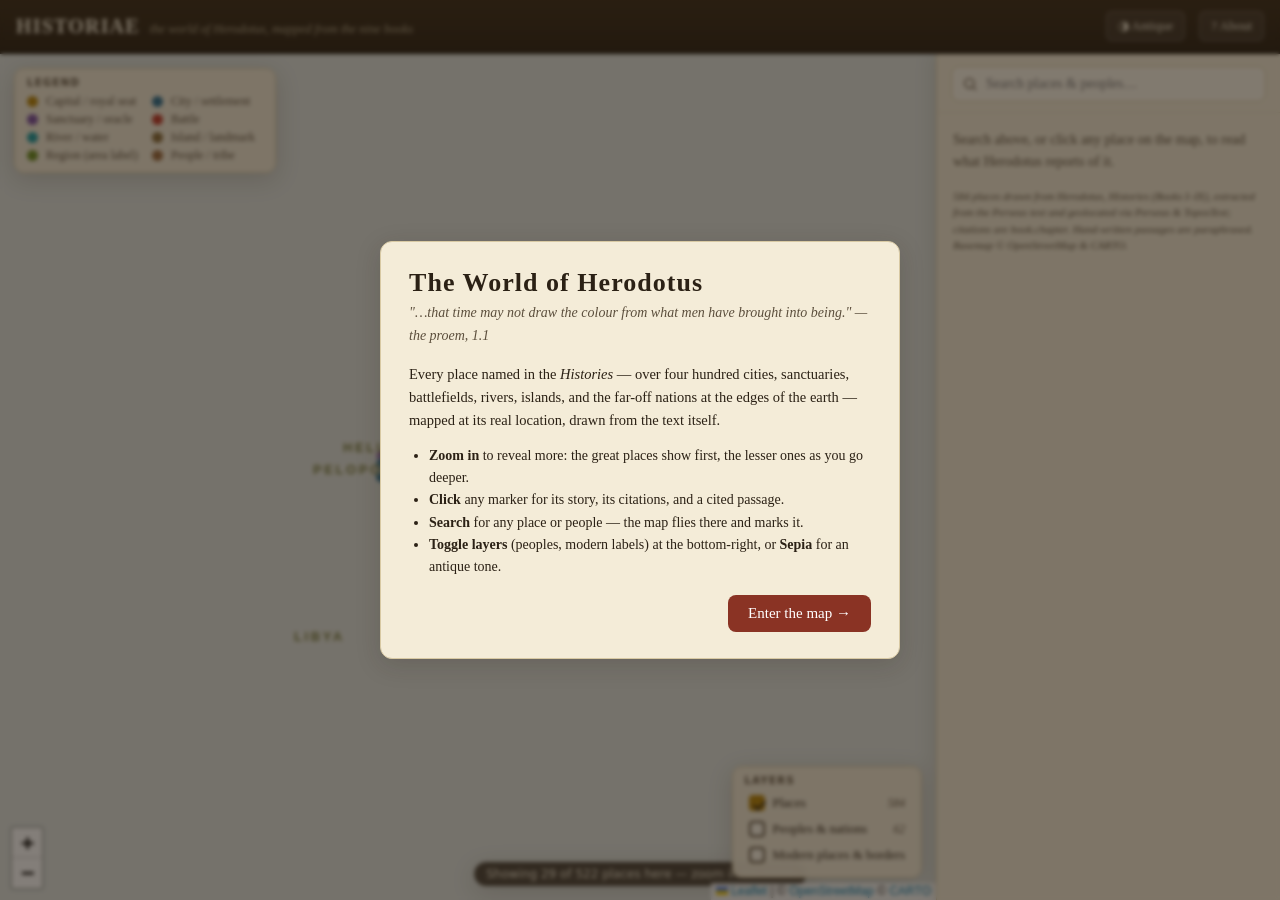
==== commit c0499b67: "Expand gazetteer to ~580 places; regions/peoples as area labels Data completeness & correctness: - E" ====
--- a/herodotus-map.html
+++ b/herodotus-map.html
@@ -745,7 +745,8 @@
 :root { --panel-w: 344px; }
 
 /* antique tint applied to tiles only */
-#map.sepia .leaflet-tile-pane { filter: sepia(.55) saturate(.75) contrast(.92) brightness(1.02); }
+/* antique mode is a warm multiply-tint pane (set up in JS) — it warms the map
+   like aged paper while preserving the light/dark contrast of sea vs. land */
 
 /* ---- right panel -------------------------------------------------------- */
 #panel {
@@ -766,6 +767,15 @@
   color: var(--ink); outline: none;
 }
 #search:focus { border-color: var(--gold); box-shadow: 0 0 0 3px rgba(184,134,11,.15); }
+#search-clear {
+  position: absolute; right: 22px; top: 50%; transform: translateY(-50%);
+  width: 20px; height: 20px; border: none; border-radius: 50%; cursor: pointer;
+  background: var(--edge); color: var(--ink); font-size: 15px; line-height: 1;
+  display: none; align-items: center; justify-content: center; padding: 0;
+}
+#search-clear:hover { background: var(--gold); }
+.search-wrap.has-text #search-clear { display: flex; }
+.search-wrap.has-text #search { padding-right: 40px; }
 #suggest {
   position: absolute; left: 14px; right: 14px; top: 52px; z-index: 30;
   background: #fff; border: 1px solid var(--edge); border-radius: 8px;
@@ -841,24 +851,19 @@
 .credit { margin-top: 18px; font-size: 11px; color: var(--ink-soft); line-height: 1.5; font-style: italic; }
 .credit a { color: var(--accent); }
 
-/* ---- info card (slides over the panel, from the right) ------------------ */
+/* ---- info card (sits below the always-visible search bar) --------------- */
 #info {
-  position: absolute; inset: 0; background: var(--parchment);
-  transform: translateX(100%); transition: transform .28s cubic-bezier(.4,0,.2,1);
-  display: flex; flex-direction: column; z-index: 40;
-}
-#info.open { transform: translateX(0); }
+  flex: 1; min-height: 0; background: var(--parchment);
+  display: flex; flex-direction: column;
+}
 .info-head {
   padding: 14px 16px 12px; border-bottom: 1px solid var(--edge);
   background: linear-gradient(180deg, var(--parchment-2), var(--parchment));
 }
-.info-head .top { display: flex; align-items: flex-start; gap: 10px; }
-.info-back {
-  font: inherit; cursor: pointer; background: none; border: none; color: var(--ink-soft);
-  font-size: 13px; padding: 0; display: inline-flex; align-items: center; gap: 5px; margin-bottom: 8px;
-}
-.info-back:hover { color: var(--accent); }
 .info-head h2 { margin: 0; font-size: 22px; line-height: 1.15; }
+.placeholder { color: var(--ink-soft); font-size: 14px; line-height: 1.6; }
+.placeholder p { margin: 0 0 14px; }
+.placeholder .cx { font-size: 11px; font-style: italic; line-height: 1.5; }
 .info-head .aka { font-size: 13px; color: var(--ink-soft); font-style: italic; margin-top: 3px; }
 .badges { display: flex; flex-wrap: wrap; gap: 6px; margin-top: 10px; }
 .badge {
@@ -925,6 +930,24 @@
   text-shadow: 0 0 3px var(--parchment), 0 0 3px var(--parchment);
 }
 
+/* area labels for regions & peoples — spread text, no pin (like a country name) */
+.area-anchor { background: none; border: none; }
+.leaflet-tooltip.area-label {
+  background: transparent; border: none; box-shadow: none; padding: 0;
+  white-space: nowrap; pointer-events: auto; cursor: pointer; font-weight: 600;
+  text-shadow: 0 0 3px var(--parchment), 0 0 3px var(--parchment), 0 0 4px var(--parchment);
+}
+.leaflet-tooltip.area-label::before { display: none; }
+.area-label.region {
+  color: rgba(74,90,30,.9); text-transform: uppercase; letter-spacing: 1.6px; font-size: 11px;
+}
+.area-label.people {
+  color: rgba(120,80,45,.92); font-style: italic; font-size: 12px; letter-spacing: .3px;
+}
+.area-label.big { font-size: 13px; }               /* bigger, but spacing per-kind */
+.area-label.region.big { letter-spacing: 2.6px; }  /* only regions get the wide tracking */
+.area-label.hl { color: var(--accent) !important; }
+
 /* always-visible legend, top-left over the map */
 #legendbox {
   position: absolute; z-index: 900; top: 14px; left: 14px;
@@ -1050,7 +1073,7 @@
       <span class="sub">the world of Herodotus, mapped from the nine books</span>
     </div>
     <div class="spacer"></div>
-    <button class="topbtn" id="btn-sepia" title="Antique parchment tint">◑ Sepia</button>
+    <button class="topbtn" id="btn-sepia" title="Antique parchment tint">◑ Antique</button>
     <button class="topbtn" id="btn-help" title="About this map">? About</button>
   </div>
 
@@ -1070,10 +1093,10 @@
       <div class="toggle on" data-layer="places">
         <span class="box"></span><span>Places</span><span class="count" id="count-places"></span>
       </div>
-      <div class="toggle on" data-layer="peoples">
+      <div class="toggle" data-layer="peoples">
         <span class="box"></span><span>Peoples &amp; nations</span><span class="count" id="count-peoples"></span>
       </div>
-      <div class="toggle on" data-layer="basemap">
+      <div class="toggle" data-layer="basemap">
         <span class="box"></span><span>Modern places &amp; borders</span>
       </div>
     </div>
@@ -1082,26 +1105,14 @@
       <div class="search-wrap">
         <input id="search" type="text" autocomplete="off" spellcheck="false"
                placeholder="Search places &amp; peoples…">
+        <button id="search-clear" type="button" aria-label="Clear search" title="Clear">×</button>
         <div id="suggest"></div>
       </div>
 
-      <div id="controls">
-        <div class="section">
-          <h2>Filter by book</h2>
-          <div class="books" id="book-chips"><!-- chips injected --></div>
-          <div class="book-hint" id="book-hint"></div>
-        </div>
-
-        <div class="credit" id="credit"></div>
-      </div>
-
-      <!-- info card slides over the panel -->
+      <!-- info sits below the always-visible search bar -->
       <div id="info">
-        <div class="info-head">
-          <div class="top" style="flex-direction:column">
-            <button class="info-back" id="info-back">‹ Back to map</button>
-            <h2 id="info-title"></h2>
-          </div>
+        <div class="info-head" id="info-head">
+          <h2 id="info-title"></h2>
           <div class="aka" id="info-aka"></div>
           <div class="badges" id="info-badges"></div>
         </div>
@@ -1122,7 +1133,7 @@
         <li><b>Zoom in</b> to reveal more: the great places show first, the lesser ones as you go deeper.</li>
         <li><b>Click</b> any marker for its story, its citations, and a cited passage.</li>
         <li><b>Search</b> for any place or people — the map flies there and marks it.</li>
-        <li><b>Filter by book</b> (I–IX), <b>toggle "Modern places &amp; borders"</b> for bare terrain, or <b>Sepia</b> for an antique tone.</li>
+        <li><b>Toggle layers</b> (peoples, modern labels) at the bottom-right, or <b>Sepia</b> for an antique tone.</li>
       </ul>
       <button class="go" id="intro-go">Enter the map →</button>
       <div style="clear:both"></div>
@@ -1300,7 +1311,7 @@
    Places extracted from the Perseus Godley TEI of Herodotus, geocoded
    inline by Perseus + ToposText (CC-BY), ranked by mention frequency,
    merged with hand-authored entries. Regenerate: python3 build_data.py */
-HERODOTUS.places = [{"id":"egypt","name":"Egypt","lat":27.0,"lng":30.0,"cat":"region","mentions":272,"refs":["1.1","1.2","1.5","1.30","1.77","1.93","1.105","1.140","1.182","1.193","1.198","2.1","2.2","2.4","2.5","2.6","2.7","2.8","2.9","2.11","2.12","2.13","2.14","2.15","2.16","2.17","2.18","2.22","2.28","2.31","2.32","2.34","2.35","2.36","2.39","2.42","2.43","2.45","2.49","2.50","2.52","2.55","2.57","2.61","2.62","2.65","2.66","2.71","2.73","2.75","2.79","2.91","2.94","2.96","2.97","2.98","2.99","2.100","2.102","2.104","2.105","2.106","2.107","2.108","2.109","2.113","2.116","2.118","2.119","2.124","2.128","2.129","2.133","2.135","2.136","2.137","2.139","2.140","2.141","2.142","2.144","2.145","2.146","2.147","2.149","2.151","2.152","2.153","2.154","2.157","2.158","2.160","2.161","2.164","2.171","2.177","2.178","2.179","2.180","2.181","3.1","3.3","3.4","3.5","3.6","3.7","3.10","3.11","3.12","3.13","3.14","3.15","3.19","3.27","3.30","3.31","3.34","3.37","3.39","3.42","3.44","3.45","3.47","3.61","3.62","3.63","3.65","3.88","3.91","3.97","3.107","3.126","3.129","3.139","3.140","3.160","4.39","4.41","4.42","4.43","4.47","4.152","4.159","4.165","4.166","4.168","4.180","4.181","4.186","4.200","4.203","4.204","4.205","5.53","7.2","7.4","7.5","7.7","7.8","7.20","7.69","7.70","7.89","7.91","7.181","9.32"],"books":[1,2,3,4,5,7,9],"rank":1,"minZoom":3},{"id":"hellas","name":"Hellas","lat":39.0,"lng":22.0,"cat":"region","mentions":227,"refs":["1.1","1.3","1.27","1.29","1.56","1.69","1.92","2.43","2.44","2.50","2.52","2.54","2.56","2.91","2.94","2.104","2.109","2.114","2.135","2.146","2.182","3.6","3.102","3.104","3.106","3.107","3.122","3.130","3.134","3.135","3.136","3.137","3.138","4.76","4.77","4.143","5.92G","5.23","5.32","5.49","5.58","5.88","5.102","6.86A","6.24","6.48","6.49","6.61","6.94","6.98","6.106","6.109","6.122","6.126","6.131","6.138","7.8B","7.9C","7.10B","7.10H","7.1","7.5","7.6","7.7","7.11","7.12","7.13","7.15","7.17","7.18","7.21","7.25","7.32","7.38","7.39","7.46","7.47","7.56","7.57","7.82","7.94","7.99","7.101","7.102","7.105","7.108","7.126","7.131","7.135","7.138","7.139","7.144","7.145","7.147","7.148","7.150","7.152","7.157","7.158","7.159","7.161","7.162","7.168","7.172","7.175","7.176","7.177","7.178","7.196","7.201","7.203","7.209","7.235","7.239","8.60A","8.68A","8.140B","8.3","8.4","8.15","8.18","8.19","8.22","8.30","8.44","8.47","8.57","8.62","8.66","8.72","8.77","8.94","8.100","8.101","8.108","8.109","8.114","8.115","8.116","8.124","8.142","8.144","9.7A","9.7B","9.1","9.2","9.9","9.17","9.29","9.33","9.41","9.42","9.43","9.45","9.60","9.72","9.78","9.82","9.95","9.101","9.114","9.121"],"books":[1,2,3,4,5,6,7,8,9],"rank":1,"minZoom":3},{"id":"athens","name":"Athens","lat":37.9667,"lng":23.7333,"cat":"city","region":"Hellas (Attica)","pleiades":"579885","mentions":149,"refs":["1.60","1.62","1.64","1.98","1.143","1.146","1.147","1.173","2.7","3.160","5.55","5.57","5.61","5.62","5.63","5.64","5.65","5.66","5.70","5.71","5.72","5.76","5.77","5.79","5.81","5.82","5.87","5.91","5.96","5.97","5.113","6.86A","6.34","6.35","6.39","6.41","6.43","6.49","6.57","6.85","6.86","6.94","6.99","6.103","6.106","6.107","6.109","6.115","6.120","6.121","6.123","6.124","6.125","6.128","6.132","6.137","6.139","6.140","7.8B","7.9A","7.10H","7.2","7.5","7.6","7.8","7.32","7.62","7.90","7.95","7.133","7.137","7.138","7.140","7.142","7.157","7.168","7.182","7.189","8.68A","8.68B","8.140A","8.34","8.46","8.48","8.50","8.51","8.54","8.61","8.66","8.67","8.77","8.79","8.93","8.99","8.100","8.102","8.106","8.111","8.118","8.120","8.125","8.136","8.141","9.1","9.3","9.4","9.6","9.8","9.12","9.13","9.17","9.21","9.32","9.45","9.60","9.73","9.99","9.108","9.116"],"books":[1,2,3,5,6,7,8,9],"rank":1,"aka":"Ἀθῆναι · Athína","blurb":"The rising democracy at the story's heart. Cleisthenes' reforms set the tribes in order; Athens burns Sardis, wins at Marathon, is itself sacked by Xerxes, then triumphs at Salamis.","quote":{"text":"Herodotus calls the Athenians the saviours of Hellas — whichever side they joined would prevail; choosing freedom, they turned back the King.","cite":"7.139"},"hand":true,"minZoom":3},{"id":"asia","name":"Asia","lat":43.6811,"lng":87.3311,"cat":"region","pleiades":"915832","mentions":127,"refs":["1.4","1.6","1.15","1.16","1.72","1.79","1.95","1.102","1.103","1.104","1.106","1.107","1.108","1.130","1.143","1.149","1.173","1.177","1.192","1.209","2.16","2.17","2.103","3.56","3.88","3.90","3.94","3.96","3.98","3.115","3.117","3.137","3.138","4.1","4.4","4.11","4.12","4.36","4.40","4.41","4.42","4.44","4.45","4.143","4.198","5.12","5.15","5.17","5.30","5.49","5.50","5.96","5.97","5.119","6.24","6.43","6.45","6.58","6.70","6.116","6.118","6.119","7.9C","7.1","7.11","7.20","7.21","7.23","7.25","7.33","7.70","7.73","7.75","7.93","7.107","7.135","7.137","7.141","7.145","7.146","7.157","7.174","7.184","7.185","8.109","8.118","8.119","8.126","8.130","8.136","9.89","9.116","9.122"],"books":[1,2,3,4,5,6,7,8,9],"rank":1,"minZoom":3},{"id":"sardis","name":"Sardis","lat":38.475,"lng":28.0167,"cat":"capital","region":"Lydia","pleiades":"550867","mentions":122,"refs":["1.7","1.15","1.19","1.22","1.27","1.29","1.30","1.35","1.43","1.47","1.48","1.69","1.70","1.73","1.77","1.78","1.79","1.80","1.81","1.84","1.86","1.91","1.152","1.153","1.154","1.155","1.156","1.157","2.106","3.5","3.48","3.49","3.120","3.126","3.128","3.129","4.45","5.11","5.12","5.13","5.23","5.24","5.25","5.31","5.52","5.53","5.54","5.73","5.96","5.99","5.100","5.101","5.102","5.103","5.105","5.106","5.108","5.116","5.122","5.123","6.1","6.4","6.5","6.30","6.42","6.101","6.125","7.8B","7.1","7.6","7.11","7.26","7.31","7.32","7.37","7.41","7.43","7.57","7.88","7.133","7.145","7.146","8.105","8.106","8.117","9.3","9.107","9.108"],"books":[1,2,3,4,5,6,7,8,9],"rank":1,"aka":"Σάρδις — Lydian capital","blurb":"Croesus' golden capital below Mt. Tmolus, taken by Cyrus and made the seat of Persian power in the west. Burned in the Ionian Revolt — the spark that drew Persia toward Greece.","quote":{"text":"Solon warned rich Croesus here to 'count no man happy until he is dead' — a saying he understood only on the pyre.","cite":"1.32"},"hand":true,"minZoom":3},{"id":"sparta","name":"Sparta","lat":37.0667,"lng":22.4417,"cat":"city","region":"Hellas (Laconia)","mentions":105,"refs":["1.65","1.68","1.69","1.70","1.82","1.141","1.152","2.113","3.46","3.55","3.148","4.87","4.147","5.92A","5.39","5.40","5.48","5.49","5.50","5.51","5.55","5.65","5.75","5.76","5.90","5.97","6.86A","6.86B","6.86D","6.49","6.50","6.51","6.57","6.61","6.63","6.65","6.67","6.68","6.70","6.71","6.72","6.74","6.75","6.81","6.84","6.85","6.105","6.106","6.120","7.3","7.101","7.134","7.136","7.137","7.169","7.204","7.206","7.209","7.220","7.224","7.228","7.229","7.230","7.232","7.234","8.114","8.124","8.131","8.132","8.142","8.144","9.11","9.12","9.35","9.53","9.70","9.73","9.76"],"books":[1,2,3,4,5,6,7,8,9],"rank":1,"aka":"Λακεδαίμων · Lacedaemon","blurb":"The pre-eminent land power of Greece, ruled by two kings at once and bound by iron custom. Leonidas leads the stand at Thermopylae; Pausanias commands at Plataea.","quote":{"text":"To Xerxes' demand for earth and water the Spartans answered by throwing his heralds down a well — 'take your earth and water there.'","cite":"7.133"},"hand":true,"minZoom":3},{"id":"libya","name":"Libya","lat":25.0,"lng":17.0,"cat":"region","region":"Libya","pleiades":"716588","mentions":100,"refs":["1.46","2.8","2.12","2.15","2.16","2.17","2.18","2.20","2.22","2.24","2.25","2.26","2.30","2.32","2.33","2.34","2.54","2.55","2.56","2.65","2.91","2.119","3.17","3.91","3.96","3.115","4.29","4.41","4.42","4.43","4.44","4.45","4.145","4.150","4.151","4.153","4.155","4.156","4.157","4.159","4.160","4.167","4.175","4.179","4.185","4.189","4.191","4.192","4.193","4.196","4.197","4.198","4.199","4.204","5.42","5.43","5.53","7.70"],"books":[1,2,3,4,5,7],"rank":1,"aka":"Λιβύη","minZoom":3},{"id":"delphi","name":"Delphi","lat":38.4917,"lng":22.5167,"cat":"sanctuary","region":"Hellas (Phocis)","mentions":88,"refs":["1.14","1.19","1.25","1.31","1.46","1.47","1.48","1.49","1.50","1.51","1.52","1.65","1.66","1.67","1.85","1.90","1.92","1.167","1.174","2.135","2.180","3.57","4.15","4.150","4.151","4.155","4.156","4.157","4.161","4.162","4.163","4.179","5.92B","5.92E","5.42","5.43","5.62","5.63","5.67","5.79","5.82","5.89","6.86C","6.19","6.27","6.34","6.35","6.52","6.57","6.66","6.70","6.76","6.135","6.139","7.111","7.132","7.139","7.140","7.142","7.148","7.163","7.165","7.169","7.239","8.27","8.35","8.82","8.114","8.121","8.122","9.33","9.42","9.43","9.81","9.93"],"books":[1,2,3,4,5,6,7,8,9],"rank":1,"aka":"Δελφοί — Oracle of Apollo","blurb":"The navel of the Greek world, whose ambiguous oracle steers the whole history. Croesus tests it, then is ruined by it; Athens is told to trust its 'wooden walls.'","quote":{"text":"'If Croesus crosses the Halys he will destroy a great empire.' He crossed — and destroyed his own.","cite":"1.53"},"hand":true,"minZoom":3},{"id":"miletus","name":"Miletus","lat":37.5,"lng":27.3,"cat":"city","region":"Ionia","pleiades":"599799","mentions":85,"refs":["1.15","1.17","1.18","1.19","1.20","1.21","1.22","1.74","1.75","1.142","1.146","1.157","1.170","2.159","4.137","4.138","5.92F","5.11","5.24","5.28","5.29","5.30","5.32","5.33","5.35","5.36","5.37","5.38","5.49","5.54","5.65","5.98","5.99","5.106","5.124","5.125","5.126","6.86A","6.86B","6.1","6.5","6.6","6.7","6.9","6.10","6.13","6.18","6.19","6.21","6.22","6.25","6.26","6.28","6.31","6.46","7.10C","9.97"],"books":[1,2,4,5,6,7,9],"rank":1,"aka":"Μίλητος","blurb":"Greatest of the Ionian cities, home of Thales and Hecataeus. Its tyrant Aristagoras raised the Ionian Revolt; when it failed, Persia razed the city and its fall was mourned on the Athenian stage.","quote":{"text":"When Phrynichus staged 'The Capture of Miletus' the Athenians wept and fined him — for reminding them of their own kin's misfortunes.","cite":"6.21"},"hand":true,"minZoom":3},{"id":"hellespont","name":"Hellespont","lat":40.2,"lng":26.4,"cat":"river","region":"Thrace","pleiades":"501434","mentions":79,"refs":["1.57","4.38","4.76","4.85","4.86","4.89","4.95","4.137","4.138","4.144","5.1","5.11","5.13","5.14","5.23","5.33","5.91","5.103","5.117","5.122","6.26","6.33","6.43","6.95","6.140","7.8B","7.10B","7.6","7.33","7.35","7.36","7.45","7.54","7.56","7.58","7.78","7.95","7.106","7.137","7.147","7.157","7.163","8.51","8.87","8.97","8.107","8.108","8.109","8.110","8.111","8.115","8.118","8.120","9.4","9.66","9.98","9.101","9.106","9.114","9.115"],"books":[1,4,5,6,7,8,9],"rank":1,"aka":"Ἑλλήσποντός","minZoom":3},{"id":"persia","name":"Persia","lat":32.0,"lng":53.0,"cat":"region","mentions":72,"refs":["1.123","1.125","1.126","1.207","1.208","1.209","1.211","2.167","3.1","3.4","3.30","3.31","3.34","3.65","3.66","3.69","3.72","3.74","3.75","3.77","3.81","3.83","3.87","3.88","3.89","3.117","3.137","3.157","4.39","4.91","5.18","5.20","5.36","5.96","5.97","6.24","6.30","6.43","7.8A","7.10C","7.10H","7.3","7.6","7.29","7.41","7.50","7.51","7.53","7.106","7.107","7.117","8.97","8.98","8.119","9.24","9.81","9.96","9.107","9.109","9.111"],"books":[1,2,3,4,5,6,7,8,9],"rank":1,"minZoom":3},{"id":"nile","name":"Nile","lat":30.166,"lng":31.1,"cat":"river","mentions":72,"refs":["1.193","2.4","2.10","2.11","2.13","2.15","2.16","2.17","2.18","2.19","2.20","2.22","2.24","2.25","2.26","2.28","2.29","2.31","2.32","2.33","2.34","2.35","2.72","2.90","2.93","2.97","2.99","2.108","2.111","2.113","2.124","2.127","2.138","2.149","2.150","2.154","2.155","2.158","2.179","3.10","4.39","4.42","4.50","4.53"],"books":[1,2,3,4],"rank":1,"minZoom":3},{"id":"samos","name":"Samos","lat":37.75,"lng":26.8,"cat":"city","region":"Ionian islands","pleiades":"599925","mentions":71,"refs":["1.51","1.70","1.142","1.148","2.135","2.148","2.182","3.39","3.40","3.41","3.43","3.44","3.45","3.47","3.48","3.49","3.54","3.55","3.56","3.59","3.60","3.120","3.121","3.122","3.131","3.139","3.140","3.142","3.143","3.144","3.146","3.148","3.149","3.150","4.43","4.87","4.95","4.138","4.162","4.163","4.164","5.27","6.13","6.14","6.25","6.95","8.85","8.130","8.132","9.90","9.96","9.106"],"books":[1,2,3,4,5,6,8,9],"rank":1,"aka":"Σάμος","blurb":"Island of the tyrant Polycrates, whose unbroken luck frightened his allies. He threw his most precious ring into the sea to court misfortune — and a fisherman brought it back inside a fish.","quote":{"text":"Amasis broke off his friendship with Polycrates, unwilling to grieve later for a friend whom fortune favoured too much.","cite":"3.43"},"hand":true,"minZoom":3},{"id":"peloponnese","name":"Peloponnese","lat":37.5,"lng":22.0,"cat":"region","region":"Peloponnese","pleiades":"570577","mentions":58,"refs":["1.56","1.61","1.68","1.145","2.171","3.56","3.59","4.148","4.179","5.42","5.74","5.76","6.86A","6.127","7.94","7.147","7.163","7.168","7.207","7.228","7.235","7.236","8.60A","8.60B","8.68B","8.31","8.40","8.43","8.44","8.49","8.50","8.57","8.65","8.70","8.71","8.73","8.74","8.79","8.100","8.101","8.113","8.141","9.9","9.26","9.27","9.39","9.50"],"books":[1,2,3,4,5,6,7,8,9],"rank":1,"aka":"Πελοπόννησος","minZoom":3},{"id":"salamis","name":"Salamis","lat":37.952,"lng":23.5408,"cat":"battle","region":"Saronic Gulf","pleiades":"580100","mentions":58,"refs":["7.141","7.142","7.143","7.166","7.168","8.60A","8.60B","8.60C","8.11","8.40","8.41","8.42","8.44","8.46","8.49","8.51","8.56","8.57","8.60","8.64","8.65","8.70","8.74","8.76","8.78","8.82","8.86","8.89","8.90","8.94","8.95","8.96","8.97","8.121","8.122","8.124","8.126","8.130","9.3","9.4","9.5","9.6","9.19"],"books":[7,8,9],"rank":1,"aka":"Σαλαμίς — sea-battle, 480 BC","blurb":"In these narrow straits Themistocles lured the vast Persian fleet into water where numbers could not tell. Xerxes watched from a throne on the shore as his ships were wrecked.","quote":{"text":"The Greeks fought in order and kept their line; the barbarians neither kept formation nor did anything with sense.","cite":"8.86"},"hand":true,"minZoom":3},{"id":"attica","name":"Attica","lat":38.83,"lng":23.5,"cat":"region","mentions":57,"refs":["1.60","1.62","4.99","5.63","5.64","5.65","5.74","5.76","5.81","5.87","5.89","6.73","6.102","6.120","6.137","6.138","6.139","6.140","7.10B","7.137","7.143","7.144","8.60C","8.40","8.49","8.50","8.51","8.53","8.65","8.87","8.96","8.110","8.144","9.7B","9.3","9.4","9.6","9.8","9.12","9.13","9.27","9.73","9.99"],"books":[1,4,5,6,7,8,9],"rank":1,"minZoom":3},{"id":"thessaly","name":"Thessaly","lat":39.5,"lng":22.25,"cat":"region","mentions":53,"refs":["3.96","4.145","5.64","6.72","6.74","6.127","7.6","7.108","7.128","7.129","7.130","7.132","7.172","7.173","7.174","7.175","7.176","7.182","7.196","7.198","7.208","7.213","7.232","8.113","8.114","8.115","8.126","8.129","8.131","8.133","8.135","9.1","9.31","9.77","9.89"],"books":[3,4,5,6,7,8,9],"rank":1,"minZoom":3},{"id":"aegina","name":"Aegina","lat":37.75,"lng":23.433,"cat":"city","mentions":48,"refs":["3.59","3.131","4.152","5.81","5.84","5.85","5.86","5.87","5.89","6.35","6.50","6.61","6.73","6.85","6.88","6.89","6.90","6.91","6.92","6.94","7.144","7.147","8.60A","8.60C","8.41","8.64","8.79","8.81","8.83","8.84","8.92","8.131","8.132","9.75","9.76","9.78","9.79"],"books":[3,4,5,6,7,8,9],"rank":1,"minZoom":3},{"id":"lacedaemon","name":"Lacedaemon","lat":37.83,"lng":22.416,"cat":"city","mentions":46,"refs":["1.67","1.174","2.117","3.45","3.56","3.148","4.145","4.147","5.38","5.48","5.75","5.90","5.96","5.97","6.86A","6.56","6.58","6.70","7.10H","7.32","7.153","7.220","7.231","7.234","7.239","8.124","8.125","9.6","9.7","9.12","9.26","9.27","9.29","9.37","9.48","9.59","9.63"],"books":[1,2,3,4,5,6,7,8,9],"rank":1,"minZoom":3},{"id":"memphis","name":"Memphis","lat":29.85,"lng":31.25,"cat":"city","region":"Egypt (Lower)","pleiades":"736963","mentions":43,"refs":["2.2","2.3","2.8","2.10","2.12","2.13","2.14","2.38","2.97","2.99","2.112","2.114","2.115","2.119","2.150","2.153","2.154","2.158","2.175","2.176","3.6","3.13","3.14","3.16","3.25","3.27","3.37","3.91","3.139","4.181"],"books":[2,3,4],"rank":1,"aka":"Μέμφις","blurb":"The great city at the junction of Upper and Lower Egypt, where Herodotus questioned the priests. Here Cambyses, having conquered Egypt, is said to have stabbed the sacred Apis bull in his madness.","quote":{"text":"Cambyses, mocking the Egyptians' joy at the new Apis, ran the bull through the thigh — and thereafter, the Egyptians say, was utterly mad.","cite":"3.29"},"hand":true,"minZoom":3},{"id":"scythia","name":"Scythia","lat":47.5,"lng":31.01,"cat":"region","region":"Asia","pleiades":"1273","mentions":43,"refs":["2.22","2.167","4.3","4.5","4.8","4.10","4.12","4.17","4.21","4.28","4.29","4.30","4.33","4.49","4.52","4.58","4.76","4.77","4.78","4.99","4.100","4.101","4.105","4.118","4.124","4.125","4.129","4.130","5.24","5.27","7.59"],"books":[2,4,5,7],"rank":1,"aka":"Σκυθική","minZoom":3},{"id":"babylon","name":"Babylon","lat":32.55,"lng":44.4,"cat":"city","region":"Mesopotamia","pleiades":"893951","mentions":42,"refs":["1.93","1.106","1.153","1.178","1.179","1.184","1.185","1.187","1.189","1.190","1.191","1.192","1.193","1.194","1.196","3.92","3.151","3.152","3.153","3.154","3.155","3.156","3.157","3.159","3.160","4.1","4.198","7.62","7.139"],"books":[1,3,4,7],"rank":1,"aka":"Βαβυλών","blurb":"The vast square city on the Euphrates, its walls so wide a four-horse chariot could turn atop them. Cyrus took it by diverting the river; it revolted under Darius and was retaken by the ruse of Zopyrus.","quote":{"text":"Babylon so far surpasses every city we know in splendour that Herodotus pauses to describe its walls, its river, and its strange customs at length.","cite":"1.178"},"hand":true,"minZoom":3},{"id":"susa","name":"Susa","lat":32.2,"lng":48.333,"cat":"capital","region":"Persia (Elam)","pleiades":"912936","mentions":42,"refs":["1.188","3.30","3.64","3.65","3.70","3.91","3.129","3.132","3.140","4.83","4.85","5.24","5.25","5.30","5.32","5.35","5.49","5.52","5.53","5.54","5.107","6.1","6.20","6.30","6.119","7.3","7.6","7.53","7.135","7.136","7.151","7.152","7.239","8.54","8.99","9.108"],"books":[1,3,4,5,6,7,8,9],"rank":1,"aka":"Σοῦσα — the King's seat","blurb":"The administrative heart of the Persian Empire and terminus of the Royal Road. From here Darius and Xerxes send out their armies, and here the King's word becomes the world's.","quote":{"text":"From Sardis to Susa the Royal Road runs 111 stations and 90 days' journey; nothing mortal travels faster than the King's couriers.","cite":"5.52 / 8.98"},"hand":true,"minZoom":3},{"id":"pontus","name":"Pontus","lat":42.0,"lng":38.0,"cat":"river","mentions":39,"refs":["1.6","1.72","1.76","1.110","2.33","2.34","3.93","4.8","4.10","4.17","4.24","4.37","4.38","4.46","4.81","4.85","4.86","4.87","4.89","4.90","4.95","4.99","6.5","6.26","6.33","7.36","7.55","7.95","7.147"],"books":[1,2,3,4,6,7],"rank":2,"minZoom":5},{"id":"artemisium","name":"Artemisium","lat":39.0083,"lng":23.2417,"cat":"battle","region":"North Euboea","mentions":39,"refs":["7.175","7.176","7.177","7.183","7.192","7.194","7.195","8.2","8.4","8.5","8.6","8.8","8.11","8.14","8.16","8.21","8.22","8.23","8.40","8.42","8.43","8.44","8.45","8.46","8.66","8.76","8.82","9.98"],"books":[7,8,9],"rank":2,"aka":"Ἀρτεμίσιον — naval action, 480 BC","blurb":"The cape off northern Euboea where the Greek fleet first fought the Persians at sea, on the same days as Thermopylae, before falling back to Salamis.","quote":{"text":"A great storm off the 'Ovens' wrecked much of the Persian fleet before the fighting even began; the Greeks said Poseidon was their ally.","cite":"8.13"},"hand":true,"minZoom":5},{"id":"cyrene","name":"Cyrene","lat":32.833,"lng":21.866,"cat":"city","region":"Libya (Cyrenaica)","pleiades":"373778","mentions":35,"refs":["2.32","2.33","2.96","2.161","2.181","2.182","3.13","3.91","3.131","4.151","4.152","4.156","4.159","4.161","4.162","4.163","4.164","4.165","4.170","4.171","4.186","4.199","4.203","5.47"],"books":[2,3,4,5],"rank":2,"aka":"Κυρήνη","blurb":"The Greek colony in Libya founded, on Delphi's insistence, by Battus and the men of Thera. Its story — drought, oracle, and a stammering king made ruler of a new land — fills much of Book 4.","quote":{"text":"The Pythia told Battus, who had come to ask about his voice, to found a city in Libya instead — and would not be gainsaid.","cite":"4.155"},"hand":true,"minZoom":5},{"id":"plataea","name":"Plataea","lat":38.2,"lng":23.2667,"cat":"battle","region":"Hellas (Boeotia)","pleiades":"541063","mentions":35,"refs":["4.81","6.108","7.132","7.231","7.233","8.50","9.7","9.15","9.16","9.25","9.30","9.31","9.35","9.36","9.39","9.51","9.52","9.61","9.65","9.70","9.72","9.76","9.78","9.81","9.85","9.86","9.88","9.89","9.90","9.100","9.101"],"books":[4,6,7,8,9],"rank":2,"aka":"Πλάταια — battle, 479 BC","blurb":"The last great land battle, where Pausanias' allied army destroyed Mardonius' host. With Mardonius dead, the Persian invasion of Greece was finished.","quote":{"text":"Pausanias won the fairest victory of all we know — over Mardonius and the flower of the Persian army.","cite":"9.64"},"hand":true,"minZoom":5},{"id":"thermopylae","name":"Thermopylae","lat":38.8,"lng":22.5583,"cat":"battle","region":"Hellas (Malis)","pleiades":"541140","mentions":34,"refs":["7.175","7.176","7.177","7.184","7.186","7.200","7.201","7.205","7.206","7.207","7.213","7.219","7.233","7.234","8.15","8.21","8.24","8.27","8.66","8.71","9.30","9.71","9.78","9.79"],"books":[7,8,9],"rank":2,"aka":"Θερμοπύλαι — battle, 480 BC","blurb":"The 'Hot Gates,' a narrow pass between mountain and sea. Leonidas and his 300 Spartans, betrayed by the mountain path, die to the last man holding it.","quote":{"text":"Told the Persian arrows would blot out the sun, Dieneces replied: 'Good — then we shall fight in the shade.'","cite":"7.226"},"hand":true,"minZoom":5},{"id":"thebes","name":"Thebes (Egypt)","lat":25.683,"lng":32.666,"cat":"city","region":"Egypt (Upper)","pleiades":"786017","mentions":33,"refs":["1.182","2.3","2.9","2.42","2.54","2.55","2.56","2.57","2.69","2.74","2.143","2.166","2.175","3.10","3.25","3.26","4.181","5.53"],"books":[1,2,3,4,5],"rank":2,"aka":"Θῆβαι — Waset","blurb":"Egypt's ancient religious capital, where the priests showed Herodotus 341 colossal statues of high priests, father to son, as proof of the immense antiquity of their land.","quote":{"text":"The priests reckoned 341 generations of men, and in all that time, they said, no god had ever appeared in human form.","cite":"2.142"},"hand":true,"minZoom":5},{"id":"argos","name":"Argos","lat":37.6417,"lng":22.7333,"cat":"city","region":"Hellas (Argolis)","pleiades":"570106","mentions":31,"refs":["1.1","1.5","1.31","1.82","5.67","5.89","6.76","6.77","6.80","6.81","6.82","6.83","6.127","7.137","7.145","7.148","7.149","7.150","7.151","7.152","8.137","8.138","9.34"],"books":[1,5,6,7,8,9],"rank":2,"aka":"Ἄργος","blurb":"Ancient rival of Sparta. Bled white by an earlier defeat, Argos sits out the Persian War — demanding joint command as its price for joining, and refused.","quote":{"text":"The Argives said they would rather be subject to the barbarians than yield precedence to the Spartans.","cite":"7.149"},"hand":true,"minZoom":5},{"id":"sicily","name":"Sicily","lat":37.5,"lng":14.0,"cat":"region","mentions":29,"refs":["1.24","5.43","5.46","6.17","6.22","6.23","6.24","7.145","7.153","7.156","7.157","7.163","7.164","7.165","7.166","7.167","7.168","7.170","7.205","8.3"],"books":[1,5,6,7,8],"rank":2,"minZoom":5},{"id":"corinth","name":"Corinth","lat":37.9083,"lng":22.9083,"cat":"city","region":"Hellas (Isthmus)","mentions":28,"refs":["1.23","1.24","2.167","3.50","3.52","3.53","5.92B","5.92D","5.92E","5.92F","5.92G","5.93","6.128","7.195","7.202","8.45","9.31","9.88","9.105"],"books":[1,2,3,5,6,7,8,9],"rank":2,"aka":"Κόρινθος","blurb":"Wealthy trading city astride the Isthmus, once ruled by the tyrant Periander. Its admiral Adeimantus quarrels with Themistocles on the eve of Salamis.","quote":{"text":"Periander, one of the Seven Sages, is also the tyrant who sent to the oracle of the dead to question his murdered wife.","cite":"5.92"},"hand":true,"minZoom":5},{"id":"thebes-2","name":"Thebes (Boeotia)","lat":38.325,"lng":23.3333,"cat":"city","region":"Hellas (Boeotia)","pleiades":"541138","mentions":25,"refs":["1.52","1.92","1.166","4.32","4.149","5.59","6.34","8.134","9.13","9.16","9.17","9.27","9.41","9.43","9.58","9.65","9.66","9.67","9.86","9.87","9.88"],"books":[1,4,5,6,7,8,9],"rank":2,"aka":"Θῆβαι","blurb":"The great Boeotian city that 'medized' — went over to the King. Its cavalry rides with the Persians until the reckoning at nearby Plataea.","quote":{"text":"At Thermopylae the Thebans, Herodotus says, were kept in the line against their will, and deserted to the Persians when they could.","cite":"7.222"},"hand":true,"minZoom":5},{"id":"delos","name":"Delos","lat":37.4,"lng":25.2833,"cat":"sanctuary","region":"Cyclades","pleiades":"599588","mentions":25,"refs":["1.64","2.170","4.33","4.34","4.35","6.97","6.98","6.99","6.118","8.132","8.133","9.90","9.96"],"books":[1,2,4,6,8,9],"rank":2,"aka":"Δῆλος — birthplace of Apollo","blurb":"The sacred island the Persian admiral Datis spared and honoured on his way to Marathon — then it was shaken by the only earthquake Delos ever felt, an omen of the age to come.","quote":{"text":"Delos was moved by an earthquake, the first and last shock down to my time — a sign, men thought, of the evils that were coming.","cite":"6.98"},"hand":true,"minZoom":5},{"id":"syria","name":"Syria","lat":35.0,"lng":38.0,"cat":"region","mentions":23,"refs":["1.6","1.105","2.11","2.12","2.20","2.106","2.116","2.152","2.157","2.158","3.6","3.62","3.64","3.91","5.57","7.89"],"books":[1,2,3,5,7],"rank":2,"minZoom":5},{"id":"tegea","name":"Tegea","lat":37.5,"lng":22.4,"cat":"city","region":"Peloponnese","pleiades":"570707","mentions":22,"refs":["1.66","1.67","1.68","6.72","6.105","7.170","7.202","8.124","9.9","9.27","9.28","9.35","9.37","9.59","9.62"],"books":[1,6,7,8,9],"rank":2,"aka":"Τεγέα","minZoom":5},{"id":"euboea","name":"Euboea","lat":38.566,"lng":23.833,"cat":"landmark","mentions":22,"refs":["1.146","4.33","5.31","5.77","6.100","6.127","7.176","7.183","7.189","7.192","8.68A","8.4","8.6","8.7","8.8","8.13","8.14","8.20","8.69","8.86"],"books":[1,4,5,6,7,8],"rank":2,"minZoom":5},{"id":"arabia","name":"Arabia","lat":25.0,"lng":45.0,"cat":"region","mentions":22,"refs":["1.198","2.8","2.11","2.12","2.15","2.30","2.73","2.75","2.141","2.158","3.9","3.30","3.107","3.109","3.111","3.113","4.39"],"books":[1,2,3,4],"rank":2,"minZoom":5},{"id":"chios","name":"Chios","lat":38.366,"lng":26.0,"cat":"landmark","mentions":22,"refs":["1.142","1.160","1.164","1.165","2.178","4.138","5.33","5.34","5.98","6.2","6.5","6.26","6.31","8.105","8.132"],"books":[1,2,4,5,6,8],"rank":2,"minZoom":5},{"id":"cyprus","name":"Cyprus","lat":35.0,"lng":33.0,"cat":"landmark","mentions":21,"refs":["1.105","1.199","2.79","2.182","3.91","4.162","4.164","5.31","5.49","5.104","5.108","5.109","5.113","5.115","7.98"],"books":[1,2,3,4,5,7],"rank":2,"minZoom":5},{"id":"ethiopia","name":"Ethiopia","lat":8.0,"lng":39.0,"cat":"region","mentions":20,"refs":["2.22","2.28","2.29","2.30","2.42","2.110","2.137","2.139","2.146","2.161","3.17","3.20","3.25","3.26","3.114","7.90"],"books":[2,3,7],"rank":2,"minZoom":5},{"id":"abydos","name":"Abydos","lat":40.2,"lng":26.416,"cat":"city","region":"Troad","pleiades":"501325","mentions":20,"refs":["4.138","5.117","6.26","7.33","7.34","7.37","7.43","7.44","7.45","7.95","7.147","7.174","8.117","8.130","9.114"],"books":[4,5,6,7,8,9],"rank":2,"aka":"Ἄβυδος","minZoom":5},{"id":"thera","name":"Thera","lat":36.4,"lng":25.433,"cat":"landmark","region":"Caria","pleiades":"599972","mentions":20,"refs":["4.147","4.148","4.149","4.150","4.151","4.152","4.153","4.154","4.155","4.156","4.164","5.42"],"books":[4,5],"rank":2,"aka":"Θήρα","minZoom":5},{"id":"lydia","name":"Lydia","lat":38.683,"lng":27.516,"cat":"region","mentions":18,"refs":["1.11","1.18","1.47","1.53","1.69","1.79","1.92","1.93","1.94","1.142","2.167","5.52","7.30","7.31","7.42","7.74"],"books":[1,2,5,7],"rank":2,"minZoom":5},{"id":"ephesus","name":"Ephesus","lat":37.916,"lng":27.316,"cat":"city","region":"Ionia","pleiades":"599612","mentions":18,"refs":["1.92","1.142","1.147","2.10","2.106","2.148","5.54","5.100","5.102","6.16","6.84","8.103","8.105","8.107"],"books":[1,2,5,6,8],"rank":2,"aka":"Ἔφεσος","blurb":"Wealthy Ionian city of the great temple of Artemis, and the western end of the road up-country to Sardis. Croesus, taking the city, dedicated most of its columns.","quote":{"text":"The Ephesians, when besieged by Croesus, dedicated their city to Artemis by tying a rope from the temple to the wall.","cite":"1.26"},"hand":true,"minZoom":5},{"id":"elephantine","name":"Elephantine","lat":24.0848,"lng":32.886,"cat":"city","region":"Egypt (frontier)","pleiades":"786021","mentions":17,"refs":["2.9","2.17","2.18","2.28","2.29","2.30","2.31","2.69","2.175","3.19","3.20"],"books":[2,3],"rank":2,"aka":"Ἐλεφαντίνη","blurb":"Egypt's southern frontier at the First Cataract, the limit of Herodotus' own travels. Beyond it lay only report — of the Nile's unknown springs and the long road to Ethiopia.","quote":{"text":"As far as Elephantine I saw with my own eyes; beyond that I learned by inquiry and hearsay.","cite":"2.29"},"hand":true,"minZoom":5},{"id":"sais","name":"Saïs","lat":30.9666,"lng":30.7693,"cat":"city","region":"Egypt","pleiades":"727217","mentions":17,"refs":["2.28","2.59","2.62","2.130","2.132","2.152","2.163","2.165","2.169","2.170","2.172","2.175","2.176"],"books":[2],"rank":2,"aka":"Σάις","minZoom":5},{"id":"croton","name":"Croton","lat":39.0833,"lng":17.1333,"cat":"city","region":"Magna Graecia","pleiades":"452317","mentions":17,"refs":["3.125","3.129","3.131","3.136","3.137","3.138","5.44","5.47"],"books":[3,5],"rank":2,"aka":"Κρότων","minZoom":5},{"id":"phoenicia","name":"Phoenicia","lat":33.5,"lng":35.4,"cat":"region","region":"Lebanon","pleiades":"678334","mentions":16,"refs":["1.2","1.105","2.44","2.49","2.79","2.116","3.5","3.6","3.91","3.136","4.38","4.39","4.45","6.3","6.17"],"books":[1,2,3,4,6],"rank":2,"aka":"Φοινική","minZoom":5},{"id":"eleusis","name":"Eleusis","lat":38.0417,"lng":23.5583,"cat":"city","region":"Attica","pleiades":"579920","mentions":16,"refs":["1.30","5.74","5.75","5.76","6.34","6.64","6.75","8.65","8.85","9.19","9.27","9.65"],"books":[1,5,6,8,9],"rank":2,"aka":"Ἐλευσίς","minZoom":5},{"id":"crete","name":"Crete","lat":35.166,"lng":25.0,"cat":"region","region":"Crete","pleiades":"589748","mentions":16,"refs":["1.65","1.172","1.173","3.44","3.59","4.45","4.151","4.154","7.92","7.145","7.170","7.171"],"books":[1,3,4,7],"rank":2,"aka":"Κρήτη","minZoom":5},{"id":"sicyon","name":"Sicyon","lat":37.9833,"lng":22.725,"cat":"city","mentions":16,"refs":["1.145","5.67","6.92","6.126","6.129","6.131","9.28","9.31","9.103","9.105"],"books":[1,5,6,9],"rank":2,"minZoom":5},{"id":"mykale","name":"Mykale","lat":38.1,"lng":26.8667,"cat":"city","mentions":16,"refs":["1.148","6.16","7.80","9.90","9.96","9.97","9.98","9.99","9.100","9.101","9.104","9.107","9.114"],"books":[1,6,7,9],"rank":2,"minZoom":5},{"id":"lemnos","name":"Lemnos","lat":39.916,"lng":25.25,"cat":"landmark","region":"North Aegean","pleiades":"550693","mentions":16,"refs":["4.145","5.26","5.27","6.136","6.137","6.138","6.139","6.140","7.6","8.11"],"books":[4,5,6,7,8],"rank":2,"aka":"Λήμνος","minZoom":5},{"id":"red-sea","name":"Red Sea","lat":15.0,"lng":42.0,"cat":"river","mentions":15,"refs":["1.1","1.180","1.189","1.202","2.102","2.158","2.159","3.30","4.39","4.40","4.41","4.42","7.80","7.89"],"books":[1,2,3,4,7],"rank":2,"minZoom":5},{"id":"eretria","name":"Eretria","lat":38.3917,"lng":23.8083,"cat":"city","region":"Central Greece","pleiades":"579925","mentions":15,"refs":["1.61","1.62","5.57","6.43","6.94","6.98","6.99","6.100","6.102","6.106","6.107","6.127","9.31"],"books":[1,5,6,9],"rank":2,"aka":"Ἐρέτρια","minZoom":5},{"id":"assyria","name":"Assyria","lat":36.1,"lng":43.2,"cat":"region","region":"Mesopotamia","pleiades":"569131178","mentions":15,"refs":["1.105","1.106","1.178","1.188","1.192","1.193","1.194","1.196","2.17","2.30","3.92","4.39","5.52"],"books":[1,2,3,4,5],"rank":2,"minZoom":5},{"id":"tanais","name":"Tanaïs","lat":47.1,"lng":39.433,"cat":"city","region":"Pontus","pleiades":"825397","mentions":15,"refs":["4.3","4.12","4.20","4.21","4.47","4.57","4.99","4.100","4.115","4.116","4.120","4.122","4.123"],"books":[4],"rank":2,"minZoom":5},{"id":"italy","name":"Italy","lat":42.833,"lng":12.833,"cat":"region","mentions":14,"refs":["1.24","1.94","1.145","1.167","3.136","3.138","4.15","4.99","5.16","5.43","6.127","8.62"],"books":[1,3,4,5,6,8],"rank":2,"minZoom":5},{"id":"dodona","name":"Dodona","lat":39.55,"lng":20.8,"cat":"city","region":"Epirus","pleiades":"530843","mentions":14,"refs":["1.46","2.52","2.53","2.55","2.57","4.33","9.93"],"books":[1,2,4,9],"rank":2,"aka":"Δωδώνα","minZoom":5},{"id":"naxos","name":"Naxos","lat":32.33,"lng":25.583,"cat":"landmark","region":"Sicily","pleiades":"462386","mentions":14,"refs":["1.61","1.64","5.28","5.30","5.31","5.33","5.36","5.37","6.95"],"books":[1,5,6],"rank":2,"aka":"Νάξος","minZoom":5},{"id":"bubastis","name":"Bubastis","lat":30.566,"lng":31.516,"cat":"city","region":"Egypt","pleiades":"727088","mentions":14,"refs":["2.59","2.60","2.67","2.137","2.154","2.158","2.166"],"books":[2],"rank":2,"aka":"Βούβαστις","minZoom":5},{"id":"athos","name":"Athos","lat":40.166,"lng":24.316,"cat":"region","region":"Macedonia","pleiades":"501366","mentions":14,"refs":["6.44","6.45","6.95","7.22","7.23","7.37","7.122","7.189"],"books":[6,7],"rank":2,"aka":"Ἄθως","minZoom":5},{"id":"maeander","name":"Maeander","lat":37.466,"lng":27.183,"cat":"river","mentions":13,"refs":["1.18","2.10","2.29","3.122","5.118","5.119","7.26","7.30","7.31"],"books":[1,2,3,5,7],"rank":2,"minZoom":5},{"id":"arcadia","name":"Arcadia","lat":37.583,"lng":22.25,"cat":"region","mentions":13,"refs":["1.66","1.67","4.161","6.74","6.83","7.90","7.170","7.202","8.26"],"books":[1,4,6,7,8],"rank":2,"minZoom":5},{"id":"cilicia","name":"Cilicia","lat":36.666,"lng":34.333,"cat":"region","mentions":13,"refs":["1.72","2.17","2.34","3.90","5.52","5.108","5.118","6.43","6.95","7.98","9.107"],"books":[1,2,3,5,6,7,9],"rank":2,"minZoom":5},{"id":"buto","name":"Buto (Oracle of Leto)","lat":31.2,"lng":30.733,"cat":"sanctuary","region":"Nile Delta","mentions":13,"refs":["2.59","2.63","2.67","2.75","2.83","2.111","2.133","2.152","2.155","2.156","3.64"],"books":[2,3],"rank":2,"aka":"Βουτώ","blurb":"Marsh-city of the oracle Herodotus rated the truest in Egypt, and site of a temple he describes with wonder — a shrine cut from a single block of stone.","quote":{"text":"The oracle of Leto at Buto is held by the Egyptians to be the most truthful of all their oracles.","cite":"2.155"},"hand":true,"minZoom":5},{"id":"elis","name":"Elis","lat":37.8833,"lng":21.4,"cat":"city","region":"Peloponnese","pleiades":"570220","mentions":13,"refs":["2.160","4.30","4.148","5.45","6.70","6.127","8.27","8.73","9.35","9.37","9.77"],"books":[2,4,5,6,8,9],"rank":2,"aka":"Ἤλις","minZoom":5},{"id":"barce","name":"Barce","lat":32.5,"lng":20.833,"cat":"city","mentions":13,"refs":["3.13","3.91","4.160","4.164","4.165","4.167","4.171","4.200","4.201","4.203","4.204"],"books":[3,4],"rank":2,"minZoom":5},{"id":"syracuse","name":"Syracuse","lat":37.0667,"lng":15.3,"cat":"city","region":"Sicily","pleiades":"462503","mentions":13,"refs":["3.125","7.154","7.155","7.156","7.157"],"books":[3,7],"rank":2,"aka":"Συράκουσαι","minZoom":5},{"id":"abdera","name":"Abdera","lat":40.9833,"lng":24.9667,"cat":"city","region":"Thrace","pleiades":"501323","mentions":13,"refs":["1.168","6.46","6.47","7.109","7.120","7.126","7.137","8.120"],"books":[1,6,7,8],"rank":2,"aka":"Ἄβδηρα","minZoom":5},{"id":"phocaea","name":"Phocaea","lat":38.666,"lng":26.75,"cat":"city","mentions":12,"refs":["1.80","1.142","1.152","1.163","1.164","1.165","2.106","2.178","4.138","6.17"],"books":[1,2,4,6],"rank":2,"minZoom":5},{"id":"lesbos","name":"Lesbos","lat":39.166,"lng":26.333,"cat":"landmark","region":"North Aegean","pleiades":"550696","mentions":12,"refs":["1.151","1.160","1.202","4.97","5.98","6.8","6.28","6.31"],"books":[1,4,5,6],"rank":2,"aka":"Λέσβος","minZoom":5},{"id":"byzantium","name":"Byzantium","lat":41.0333,"lng":28.95,"cat":"city","mentions":12,"refs":["4.81","4.87","4.138","4.144","5.26","5.103","6.5","6.26","6.33","9.89"],"books":[4,5,6,9],"rank":2,"minZoom":5},{"id":"trachis","name":"Trachis","lat":38.8,"lng":22.55,"cat":"city","mentions":12,"refs":["7.175","7.176","7.198","7.199","7.201","7.203","8.21","8.31","8.66"],"books":[7,8],"rank":2,"minZoom":5},{"id":"olympia","name":"Olympia","lat":37.65,"lng":21.6333,"cat":"sanctuary","region":"Hellas (Elis)","mentions":11,"refs":["1.59","5.22","5.47","5.71","6.70","6.122","6.125","6.127","7.170","8.134","9.81"],"books":[1,2,5,6,7,8,9],"rank":2,"aka":"Ὀλυμπία","blurb":"Home of the games that measure Greek time. Persian deserters, hearing the prize is only an olive wreath, marvel at men who compete not for money but for honour.","quote":{"text":"'What manner of men are these you have brought us to fight — who contend not for money but for glory?'","cite":"8.26"},"hand":true,"minZoom":5},{"id":"heliopolis","name":"Heliopolis","lat":30.1,"lng":31.333,"cat":"city","region":"Nile Delta","pleiades":"727117","mentions":11,"refs":["2.3","2.7","2.8","2.9","2.59","2.63","2.73"],"books":[2],"rank":2,"aka":"Ἡλίου πόλις — 'City of the Sun'","blurb":"The city whose priests Herodotus judged the most learned in Egypt, and whose reckoning of the year — twelve months of thirty days, plus five — he thought wiser than the Greek calendar.","quote":{"text":"The men of Heliopolis are said to be the most learned in records of the Egyptians.","cite":"2.3"},"hand":true,"minZoom":5},{"id":"sidon","name":"Sidon","lat":33.55,"lng":35.366,"cat":"city","region":"Phoenicia","pleiades":"678393","mentions":11,"refs":["2.116","2.161","3.136","7.44","7.98","7.99","8.67"],"books":[2,3,7,8],"rank":2,"aka":"Σιδών","blurb":"Phoenician city that furnished the finest ships in Xerxes' fleet. In the King's own galley the place of honour went to the Sidonians; their king sat nearest to Xerxes.","quote":{"text":"When Xerxes reviewed his fleet, the best sailers were the Phoenician ships, and of these the Sidonian.","cite":"7.96"},"hand":true,"minZoom":5},{"id":"tyre","name":"Tyre","lat":33.266,"lng":35.183,"cat":"city","region":"Phoenicia","pleiades":"678437","mentions":10,"refs":["1.2","2.44","2.49","2.112","2.161","7.98","8.67"],"books":[1,2,7,8],"rank":2,"aka":"Τύρος","blurb":"Ancient Phoenician mother-city. Herodotus sailed here himself to settle a question about Heracles, and the priests told him the temple was as old as the city — some 2,300 years.","quote":{"text":"I went to Tyre and saw the temple richly furnished; the priests said it was founded when Tyre was, 2,300 years before.","cite":"2.44"},"hand":true,"minZoom":5},{"id":"ecbatana","name":"Ecbatana","lat":34.766,"lng":48.583,"cat":"capital","region":"Media","mentions":10,"refs":["1.98","1.110","1.153","3.62","3.64","3.92"],"books":[1,3],"rank":2,"aka":"Ἀγβάτανα — Median capital","blurb":"The Median royal city Deioces built with seven concentric walls, each ring painted a different colour, gold and silver at the centre — the image of power drawing itself apart from the ruled.","quote":{"text":"Deioces ringed his palace with seven walls, and made it law that none should approach the king, but deal with him only through messengers.","cite":"1.98"},"hand":true,"minZoom":5},{"id":"halicarnassus","name":"Halicarnassus","lat":37.5,"lng":27.466,"cat":"city","region":"Caria","mentions":9,"refs":["1.1","1.144","1.175","2.178","3.7","7.99","8.104","9.107"],"books":[1,2,3,7,8,9],"rank":2,"aka":"Ἁλικαρνασσός — Herodotus' home","blurb":"The Dorian city of Herodotus' birth, ruled for Persia by Queen Artemisia — who fought at Salamis and whose cool advice Xerxes wished his commanders had shared.","quote":{"text":"This is the setting-forth of the inquiry of Herodotus of Halicarnassus, that time may not erase what men have done.","cite":"1.1 (proem)"},"hand":true,"minZoom":5},{"id":"naucratis","name":"Naucratis","lat":30.9,"lng":30.583,"cat":"city","region":"Nile Delta","mentions":7,"refs":["2.97","2.135","2.178","2.179"],"books":[2],"rank":2,"aka":"Ναύκρατις","blurb":"The single port where Amasis allowed the Greeks to trade and settle in Egypt — a Greek town on the Nile, with temples the Ionian and Dorian cities built together.","quote":{"text":"In old days Naucratis was the only trading-port in Egypt; any Greek who put in elsewhere had to swear he came unwillingly.","cite":"2.179"},"hand":true,"minZoom":5},{"id":"sinope","name":"Sinope","lat":42.0167,"lng":35.15,"cat":"city","region":"Black Sea coast","pleiades":"857321","mentions":4,"refs":["1.76","2.34","4.12"],"books":[1,2,4],"rank":2,"aka":"Σινώπη","blurb":"The greatest Greek colony on the southern Black Sea, near where the Halys reaches the water — a marker of how far Ionian trade and settlement had spread.","quote":{"text":"The Cimmerians, fleeing the Scythians along the coast, settled the peninsula where the Greek city of Sinope now stands.","cite":"4.12"},"hand":true,"minZoom":5},{"id":"cnidus","name":"Cnidus","lat":36.666,"lng":27.366,"cat":"city","region":"Caria","mentions":4,"refs":["1.144","2.178","3.138","4.164"],"books":[1,2,3,4],"rank":2,"aka":"Κνίδος","blurb":"Dorian city on a narrow neck of land. Its people began to dig a canal to make their home an island against Cyrus — until the oracle told them to stop.","quote":{"text":"'Do not wall off or dig through the isthmus; Zeus would have made an island had he wished it.'","cite":"1.174"},"hand":true,"minZoom":5},{"id":"gades","name":"Gades","lat":36.533,"lng":-6.3,"cat":"city","region":"Beyond the Pillars","mentions":3,"refs":["1.163"],"books":[1,4],"rank":2,"aka":"Γάδειρα — Cádiz","blurb":"Phoenician city on the ocean side of the Pillars, at the limit of trade — near the silver-rich land of Tartessus, where a Samian ship was once blown and came home rich.","quote":{"text":"Colaeus of Samos, driven past the Pillars to Tartessus, made the greatest profit any Greek trader ever won.","cite":"4.152"},"hand":true,"minZoom":5},{"id":"colchis","name":"Colchis (Phasis)","lat":42.12,"lng":42.28,"cat":"landmark","region":"Eastern Black Sea","pleiades":"863770","mentions":2,"refs":["7.193","7.197"],"books":[1,2,4,7],"rank":2,"aka":"Κολχίς","blurb":"The land at the far eastern edge of the Black Sea, mouth of the river Phasis. Seeing the Colchians dark-skinned and circumcised, Herodotus argued they must be descendants of Egyptian soldiers.","quote":{"text":"The Colchians are Egyptians — I judged it myself, for they are dark-skinned and curly-haired, and alone with the Egyptians practise circumcision.","cite":"2.104"},"hand":true,"minZoom":5},{"id":"pteria","name":"Pteria","lat":39.733,"lng":35.33,"cat":"battle","region":"Cappadocia","pleiades":"619244","mentions":1,"refs":["1.76"],"books":[1],"rank":2,"aka":"Πτερίη — battle, 547 BC","blurb":"The strong Cappadocian district beyond the Halys where Croesus and Cyrus fought a bloody, indecisive battle. Croesus withdrew to Sardis for the winter — and Cyrus followed unseasonably fast.","quote":{"text":"The armies fought hard and neither won; when night parted them, Croesus, outnumbered, drew off.","cite":"1.76"},"hand":true,"minZoom":5},{"id":"marathon","name":"Marathon","aka":"Μαραθών — battle, 490 BC","lat":38.1531,"lng":23.9633,"cat":"battle","region":"Hellas (Attica)","mentions":0,"refs":[],"books":[6],"blurb":"The plain where the Athenians and Plataeans, without cavalry or archers, charged the Persians at a run and threw them back into the sea — the first Greek victory over the King.","quote":{"text":"They were the first Greeks who dared to look upon Median dress and the men who wore it, for till then the very name of the Mede was a terror.","cite":"6.112"},"rank":2,"hand":true,"minZoom":5},{"id":"naxos-c","name":"Naxos","aka":"Νάξος","lat":37.1036,"lng":25.48,"cat":"city","region":"Cyclades","mentions":0,"refs":[],"books":[5,6],"blurb":"The prosperous island whose attempted conquest, botched by Aristagoras of Miletus, lit the fuse of the Ionian Revolt against Persia.","quote":{"text":"From this expedition against Naxos, which came to nothing, sprang the beginning of evils for the Greeks.","cite":"5.28"},"rank":2,"hand":true,"minZoom":5},{"id":"nineveh","name":"Nineveh","aka":"Νίνος — the fallen Assyrian city","lat":36.3597,"lng":43.1522,"cat":"city","region":"Assyria","mentions":0,"refs":[],"books":[1,2],"blurb":"The former seat of the Assyrian Empire on the Tigris, already a ruin in Herodotus' day — a reminder that empires fall. He promises a fuller 'Assyrian account' the surviving books never give.","quote":{"text":"After the Medes took Nineveh and subdued the Assyrians (save the district of Babylon), they held sway over upper Asia.","cite":"1.106"},"rank":2,"hand":true,"minZoom":5},{"id":"siwa","name":"Siwa (Oracle of Ammon)","aka":"Ἄμμων","lat":29.2032,"lng":25.5195,"cat":"sanctuary","region":"Libyan Desert","mentions":0,"refs":[],"books":[1,2,3],"blurb":"The remote desert oracle of Zeus-Ammon. Cambyses sent 50,000 men to enslave it; a great sandstorm buried the whole army in the desert, and it was never seen again.","quote":{"text":"A violent wind rose as they ate, and the sand overwhelmed them; so the army of Cambyses vanished utterly.","cite":"3.26"},"rank":2,"hand":true,"minZoom":5},{"id":"pillars-of-heracles","name":"Pillars of Heracles","aka":"Ἡράκλειαι στῆλαι — Gibraltar","lat":36.1408,"lng":-5.3536,"cat":"landmark","region":"The Western Strait","mentions":0,"refs":[],"books":[1,2,4,8],"blurb":"The gateway where the inner sea meets the encircling Ocean — the western edge of the mapped world. Beyond lay Gades, Tartessus, and the deep unknown.","quote":{"text":"The Phoenician circumnavigators, Herodotus reports, sailed out past the Pillars and came home by the Nile — with the sun, they said, on their right.","cite":"4.42"},"rank":2,"hand":true,"minZoom":5},{"id":"tartessus","name":"Tartessus","aka":"Ταρτησσός","lat":37,"lng":-6.35,"cat":"landmark","region":"Beyond the Pillars","mentions":0,"refs":[],"books":[1,4],"blurb":"A wealthy, half-legendary kingdom in the far west of Iberia, ruled by the long-lived Arganthonius, who befriended the Phocaeans and offered them a home against the coming of the Persians.","quote":{"text":"Arganthonius, king of Tartessus, reigned eighty years and lived a hundred and twenty, the Phocaeans said.","cite":"1.163"},"rank":2,"hand":true,"minZoom":5},{"id":"borysthenes","name":"Borysthenes (Olbia)","aka":"Ὀλβίη — the Dnieper emporium","lat":46.69,"lng":31.9,"cat":"city","region":"Scythia","mentions":0,"refs":[],"books":[4],"blurb":"The Greek trading-town at the mouth of the Borysthenes (Dnieper), gateway to the Scythian interior. Here the Scythian king Scyles secretly kept a Greek house — and lost his throne for it.","quote":{"text":"The Borysthenes is the most useful of rivers: sweetest to drink, with the finest pastures and the greatest fish, and salt pans at its mouth.","cite":"4.53"},"rank":2,"hand":true,"minZoom":5},{"id":"ister","name":"Mouth of the Ister","aka":"Ἴστρος — the Danube","lat":45.18,"lng":29.67,"cat":"river","region":"Scythia / Thrace","mentions":0,"refs":[],"books":[4],"blurb":"The greatest river Herodotus knew, which he believed ran clean across Europe. At its mouth Darius' Ionians held the bridge of boats while the King chased the Scythians in vain.","quote":{"text":"The Ister is the greatest of all rivers we know, flowing ever with the same volume, summer and winter alike.","cite":"4.48"},"rank":2,"hand":true,"minZoom":5},{"id":"araxes","name":"The Araxes","aka":"Ἀράξης — Massagetae frontier","lat":39.9,"lng":48.3,"cat":"river","region":"East of the Caspian","mentions":0,"refs":[],"books":[1],"blurb":"The river beyond which lived the Massagetae. Cyrus crossed it against Queen Tomyris' warning — and met his death in the last campaign of his life.","quote":{"text":"'Rule your own and endure to see me rule mine,' Tomyris warned. 'But you will not; you are no lover of peace.'","cite":"1.206"},"rank":2,"hand":true,"minZoom":5},{"id":"halys","name":"The Halys","aka":"Ἅλυς — the great boundary","lat":41.72,"lng":36.02,"cat":"river","region":"Central Anatolia","mentions":0,"refs":[],"books":[1],"blurb":"The river that once divided Lydia from Media, and so the western world from the eastern. To cross it was to cross into another empire — as Croesus learned to his ruin.","quote":{"text":"The Halys was the boundary of the Lydian and Median realms; Croesus crossed it and destroyed his own kingdom.","cite":"1.72"},"rank":2,"hand":true,"minZoom":5},{"id":"india-c","name":"India (the Indus)","aka":"Ἰνδική — the eastern limit","lat":29,"lng":70,"cat":"landmark","region":"The Far East","mentions":0,"refs":[],"books":[3,4],"blurb":"The easternmost of peopled lands, beyond which lies only desert. Herodotus reports its many nations, its gold gathered by giant ants, and the voyage of Scylax down the Indus at Darius' command.","quote":{"text":"India is the last inhabited land toward the east; beyond it all is sand and empty desert.","cite":"3.98"},"rank":2,"hand":true,"minZoom":5},{"id":"salamis-2","name":"Salamis","lat":35.166,"lng":33.9,"cat":"city","region":"Attica","pleiades":"580100","mentions":11,"refs":["4.162","5.104","5.108","5.110","5.115","7.90","8.11"],"books":[4,5,7,8],"rank":3,"aka":"Σαλαμίς","minZoom":6},{"id":"olympus","name":"Olympus","lat":39.767,"lng":32.187,"cat":"landmark","region":"Galatia","pleiades":"619226","mentions":11,"refs":["1.43","1.56","7.74","7.128","7.129","7.141","7.172","7.173"],"books":[1,7],"rank":3,"minZoom":6},{"id":"caria","name":"Caria","lat":37.5,"lng":28.0,"cat":"region","mentions":11,"refs":["1.142","1.175","5.66","5.103","5.117","5.122","6.25","7.31","7.77","7.98","7.195"],"books":[1,5,6,7],"rank":3,"minZoom":6},{"id":"cyme","name":"Cyme","lat":38.6333,"lng":24.1167,"cat":"city","mentions":11,"refs":["1.149","1.157","1.158","1.159","5.37","5.123","7.194","8.130"],"books":[1,5,7,8],"rank":3,"minZoom":6},{"id":"euphrates","name":"Euphrates","lat":31.83,"lng":47.5,"cat":"river","mentions":11,"refs":["1.179","1.180","1.185","1.186","1.191","1.193","5.52"],"books":[1,5],"rank":3,"minZoom":6},{"id":"apollonia","name":"Apollonia","lat":38.0167,"lng":14.5833,"cat":"city","region":"Sicily","pleiades":"462097","mentions":11,"refs":["4.90","4.93","9.92","9.93","9.94"],"books":[4,9],"rank":3,"aka":"Ἀπολλωνία","minZoom":6},{"id":"sestus","name":"Sestus","lat":40.2833,"lng":26.4,"cat":"city","mentions":11,"refs":["4.143","7.33","7.34","7.78","9.114","9.115","9.116","9.119"],"books":[4,7,9],"rank":3,"minZoom":6},{"id":"zancle","name":"Zancle","lat":38.1833,"lng":15.5667,"cat":"city","mentions":11,"refs":["6.22","6.23","6.24","7.154","7.163","7.164"],"books":[6,7],"rank":3,"minZoom":6},{"id":"pallene","name":"Pallene","lat":38.05,"lng":23.8833,"cat":"city","region":"Attica","pleiades":"580051","mentions":11,"refs":["7.123","8.84","8.93","8.126","8.128","8.129","9.28"],"books":[7,8,9],"rank":3,"aka":"Παλλήνη","minZoom":6},{"id":"smyrna","name":"Smyrna","lat":38.4167,"lng":27.1667,"cat":"city","region":"Ionia","pleiades":"550893","mentions":10,"refs":["1.15","1.16","1.94","1.143","1.149","1.150","2.106"],"books":[1,2],"rank":3,"aka":"Σμύρνα","minZoom":6},{"id":"mytilene","name":"Mytilene","lat":39.1,"lng":26.55,"cat":"city","region":"North Aegean","pleiades":"550763","mentions":10,"refs":["1.27","1.160","2.135","2.178","5.11","5.37","5.95","6.5"],"books":[1,2,5,6],"rank":3,"aka":"Μυτιλήνη","minZoom":6},{"id":"therma","name":"Therma","lat":40.633,"lng":22.933,"cat":"city","region":"North Aegean","pleiades":"550922","mentions":10,"refs":["7.121","7.123","7.124","7.127","7.128","7.130","7.179","7.183"],"books":[7],"rank":3,"aka":"Θερμά","minZoom":6},{"id":"thasos","name":"Thasos","lat":40.783,"lng":24.716,"cat":"city","region":"Macedonia","pleiades":"501634","mentions":10,"refs":["2.44","6.28","6.44","6.46","6.47","9.75"],"books":[2,6,9],"rank":3,"aka":"Θάσος","minZoom":6},{"id":"arabian-gulf","name":"Arabian Gulf","lat":25.583,"lng":53.83,"cat":"river","region":"Arabia","pleiades":"39290","mentions":9,"refs":["1.1","2.102","2.158","2.159","3.30","4.39","4.42","4.43"],"books":[1,2,3,4],"rank":3,"minZoom":6},{"id":"tarentum","name":"Tarentum","lat":40.466,"lng":17.216,"cat":"city","mentions":9,"refs":["1.24","3.136","3.137","3.138","4.99"],"books":[1,3,4],"rank":3,"minZoom":6},{"id":"armenia","name":"Armenia","lat":39.702,"lng":44.298,"cat":"region","region":"Asia","pleiades":"863747","mentions":9,"refs":["1.103","1.180","1.194","3.93","5.52"],"books":[1,3,5],"rank":3,"aka":"Ἀρμενία","minZoom":6},{"id":"epidaurus","name":"Epidaurus","lat":37.6,"lng":23.0917,"cat":"city","region":"Illyria","pleiades":"197263","mentions":9,"refs":["1.146","3.50","3.52","5.82","5.83","5.86","7.99","8.46","9.31"],"books":[1,3,5,7,8,9],"rank":3,"aka":"Ἐπίδαυρος","minZoom":6},{"id":"ilion","name":"Ilion","lat":39.95,"lng":26.25,"cat":"city","region":"Epirus","pleiades":"530898","mentions":9,"refs":["2.10","2.117","2.118","2.120","5.94","5.122","7.42","7.43","7.161"],"books":[2,5,7],"rank":3,"aka":"Ἴλιον","minZoom":6},{"id":"andros","name":"Andros","lat":37.816,"lng":24.9,"cat":"city","region":"Cyclades","pleiades":"589692","mentions":9,"refs":["4.33","5.31","8.108","8.111","8.112","8.121","9.33"],"books":[4,5,8,9],"rank":3,"aka":"Ἄνδρος","minZoom":6},{"id":"megara","name":"Megara","lat":38.0,"lng":23.35,"cat":"city","region":"Attica","pleiades":"570468","mentions":9,"refs":["5.76","7.156","8.60A","8.60C","9.7","9.14","9.21","9.28"],"books":[5,7,8,9],"rank":3,"aka":"Μέγαρα","minZoom":6},{"id":"chalcis","name":"Chalcis","lat":38.4667,"lng":23.6083,"cat":"city","mentions":9,"refs":["5.77","5.91","5.99","6.118","7.156","7.183","7.189","8.44","9.31"],"books":[5,6,7,8,9],"rank":3,"minZoom":6},{"id":"gela","name":"Gela","lat":37.0667,"lng":14.25,"cat":"city","region":"Sicily","pleiades":"462214","mentions":9,"refs":["6.23","7.153","7.154","7.155","7.156"],"books":[6,7],"rank":3,"aka":"Γέλα","minZoom":6},{"id":"elaeus","name":"Elaeus","lat":41.1157,"lng":31.2973,"cat":"city","region":"Bithynia","pleiades":"844913","mentions":9,"refs":["6.140","7.22","7.33","9.116","9.120"],"books":[6,7,9],"rank":3,"minZoom":6},{"id":"aphetae","name":"Aphetae","lat":39.1167,"lng":23.1167,"cat":"city","mentions":9,"refs":["7.193","7.196","8.4","8.6","8.7","8.8","8.11","8.12","8.14"],"books":[7,8],"rank":3,"minZoom":6},{"id":"troy","name":"Troy","lat":39.9167,"lng":26.2833,"cat":"city","mentions":8,"refs":["1.5","2.118","4.191","5.13","5.57","7.20","7.171","9.27"],"books":[1,2,4,5,7,9],"rank":3,"minZoom":6},{"id":"branchidae","name":"Branchidae","lat":37.35,"lng":27.233,"cat":"city","mentions":8,"refs":["1.46","1.92","1.157","1.158","1.159","2.159","5.36","6.19"],"books":[1,2,5,6],"rank":3,"minZoom":6},{"id":"corcyra","name":"Corcyra","lat":39.633,"lng":19.916,"cat":"city","region":"Ionian Islands","pleiades":"530834","mentions":8,"refs":["3.48","3.52","3.53","7.145"],"books":[3,7],"rank":3,"aka":"Κέρκυρα","minZoom":6},{"id":"troezen","name":"Troezen","lat":37.5,"lng":23.375,"cat":"city","mentions":8,"refs":["3.59","7.99","7.180","8.41","8.42","9.31","9.105"],"books":[3,7,8,9],"rank":3,"minZoom":6},{"id":"tanagra","name":"Tanagra","lat":38.3083,"lng":23.6,"cat":"city","region":"Central Greece","pleiades":"580114","mentions":8,"refs":["5.43","5.57","5.79","9.15","9.35","9.43"],"books":[5,9],"rank":3,"aka":"Τάναγρα","minZoom":6},{"id":"sybaris","name":"Sybaris","lat":39.75,"lng":16.4833,"cat":"city","region":"Magna Graecia","pleiades":"452458","mentions":8,"refs":["5.44","5.45","5.47","6.21","6.127"],"books":[5,6],"rank":3,"aka":"Σύβαρις","minZoom":6},{"id":"acanthus","name":"Acanthus","lat":29.8,"lng":31.24,"cat":"city","region":"Egypt","pleiades":"730087","mentions":8,"refs":["6.44","7.22","7.115","7.116","7.117","7.121","7.124"],"books":[6,7],"rank":3,"minZoom":6},{"id":"achaea","name":"Achaea","lat":38.25,"lng":21.75,"cat":"region","mentions":8,"refs":["7.94","7.173","7.196","7.197","7.198","8.36"],"books":[7,8],"rank":3,"minZoom":6},{"id":"caucasus","name":"Caucasus","lat":42.0,"lng":46.833,"cat":"landmark","mentions":7,"refs":["1.103","1.203","1.204","3.97","4.12"],"books":[1,3,4],"rank":3,"minZoom":6},{"id":"palestine","name":"Palestine","lat":31.916,"lng":35.333,"cat":"region","mentions":7,"refs":["1.105","2.104","2.106","3.5","3.91","7.89"],"books":[1,2,3,7],"rank":3,"minZoom":6},{"id":"atarneus","name":"Atarneus","lat":39.05,"lng":26.95,"cat":"city","region":"Aiolis","pleiades":"550469","mentions":7,"refs":["1.160","6.4","6.28","6.29","7.42","8.106"],"books":[1,6,7,8],"rank":3,"aka":"Ἄταρνα","minZoom":6},{"id":"khemmis","name":"Khemmis","lat":26.566,"lng":31.733,"cat":"city","mentions":7,"refs":["2.91","2.156","2.165"],"books":[2],"rank":3,"minZoom":6},{"id":"melissa","name":"Melissa","lat":39.3,"lng":17.0333,"cat":"city","mentions":7,"refs":["3.50","5.92G"],"books":[3,5],"rank":3,"minZoom":6},{"id":"india","name":"India","lat":20.0,"lng":77.0,"cat":"region","mentions":7,"refs":["3.98","3.102","3.104","3.106","4.40"],"books":[3,4],"rank":3,"minZoom":6},{"id":"proconnesus","name":"Proconnesus","lat":40.633,"lng":27.616,"cat":"landmark","region":"Propontis","pleiades":"511378","mentions":7,"refs":["4.13","4.14","4.15","4.138","6.33"],"books":[4,6],"rank":3,"aka":"Προκόννησος","minZoom":6},{"id":"cyzicus","name":"Cyzicus","lat":40.4167,"lng":27.9,"cat":"city","mentions":7,"refs":["4.14","4.76","4.138","6.33"],"books":[4,6],"rank":3,"minZoom":6},{"id":"platea","name":"Platea","lat":35.864,"lng":26.229,"cat":"landmark","region":"Dodecanese","pleiades":"560720","mentions":7,"refs":["4.151","4.152","4.153","4.156","4.169"],"books":[4],"rank":3,"aka":"Πλατηίς","minZoom":6},{"id":"phasis","name":"Phasis","lat":42.183,"lng":41.683,"cat":"city","region":"Pontus","pleiades":"857275","mentions":7,"refs":["1.2","1.104","2.103","4.38","4.86","6.84"],"books":[1,2,4,6],"rank":3,"minZoom":6},{"id":"eion","name":"Eion","lat":40.7333,"lng":23.8833,"cat":"city","region":"Macedonia","pleiades":"501410","mentions":7,"refs":["7.25","7.107","7.113","7.114","8.118","8.120"],"books":[7,8],"rank":3,"aka":"Ἠιών","minZoom":6},{"id":"priene","name":"Priene","lat":37.6333,"lng":27.2833,"cat":"city","region":"Ionia","pleiades":"599905","mentions":6,"refs":["1.15","1.27","1.142","1.161","1.170"],"books":[1],"rank":3,"aka":"Πριήνη","minZoom":6},{"id":"laconia","name":"Laconia","lat":37.0,"lng":22.583,"cat":"region","mentions":6,"refs":["1.69","3.56","4.145","6.58","7.235","9.11"],"books":[1,3,4,6,7,9],"rank":3,"minZoom":6},{"id":"cappadocia","name":"Cappadocia","lat":38.5,"lng":36.0,"cat":"region","mentions":6,"refs":["1.71","1.73","1.76","5.52","7.26"],"books":[1,5,7],"rank":3,"minZoom":6},{"id":"rhegium","name":"Rhegium","lat":38.1,"lng":15.65,"cat":"city","mentions":6,"refs":["1.166","1.167","6.23","7.165","7.170"],"books":[1,6,7],"rank":3,"minZoom":6},{"id":"moeris","name":"lake Moeris","lat":29.466,"lng":30.666,"cat":"river","mentions":6,"refs":["2.4","2.13","2.69","2.148","2.149","3.91"],"books":[2,3],"rank":3,"minZoom":6},{"id":"aegean","name":"Aegean","lat":38.5,"lng":25.0,"cat":"river","mentions":6,"refs":["2.97","2.113","4.33","4.85","7.36","7.55"],"books":[2,4,7],"rank":3,"minZoom":6},{"id":"tiryns","name":"Tiryns","lat":37.6,"lng":22.8167,"cat":"city","region":"Peloponnese","pleiades":"570740","mentions":6,"refs":["6.76","6.77","6.83","7.148","9.28","9.31"],"books":[6,7,9],"rank":3,"aka":"Τίρυνς","minZoom":6},{"id":"magnesia","name":"Magnesia","lat":39.25,"lng":22.75,"cat":"region","mentions":6,"refs":["7.176","7.183","7.190","7.193"],"books":[7],"rank":3,"minZoom":6},{"id":"hermione","name":"Hermione","lat":37.3833,"lng":23.2583,"cat":"city","region":"Peloponnese","pleiades":"570292","mentions":6,"refs":["3.59","7.6","8.73","9.28","9.31"],"books":[3,7,8,9],"rank":3,"aka":"Ἑρμιόνη","minZoom":6},{"id":"colophon","name":"Colophon","lat":38.1167,"lng":27.1333,"cat":"city","mentions":5,"refs":["1.15","1.16","1.142","1.147","1.150"],"books":[1],"rank":3,"minZoom":6},{"id":"clazomenae","name":"Clazomenae","lat":38.3167,"lng":26.7833,"cat":"city","mentions":5,"refs":["1.16","1.142","1.168","2.178","5.123"],"books":[1,2,5],"rank":3,"minZoom":6},{"id":"abae","name":"Abae","lat":38.5917,"lng":22.9583,"cat":"city","mentions":5,"refs":["1.46","8.27","8.33","8.134"],"books":[1,8],"rank":3,"minZoom":6},{"id":"panionion","name":"Panionion","lat":37.6833,"lng":27.1167,"cat":"city","region":"Ionia","pleiades":"599855","mentions":5,"refs":["1.141","1.142","1.143","1.148","1.170"],"books":[1],"rank":3,"aka":"Πανιόνιον","minZoom":6},{"id":"lindus","name":"Lindus","lat":36.0833,"lng":28.1083,"cat":"city","mentions":5,"refs":["1.144","2.182","3.47"],"books":[1,2,3],"rank":3,"minZoom":6},{"id":"cos","name":"Cos","lat":36.8917,"lng":27.3,"cat":"city","mentions":5,"refs":["1.144","7.99","7.163","9.76"],"books":[1,7,9],"rank":3,"minZoom":6},{"id":"tigris","name":"Tigris","lat":31.0,"lng":47.416,"cat":"river","mentions":5,"refs":["1.189","1.193","2.150","5.52","6.20"],"books":[1,2,5,6],"rank":3,"minZoom":6},{"id":"opis","name":"Opis","lat":33.1815,"lng":44.6991,"cat":"city","region":"Mesopotamia","pleiades":"894056","mentions":5,"refs":["1.189","4.35"],"books":[1,4],"rank":3,"minZoom":6},{"id":"syrtis","name":"Syrtis","lat":34.0,"lng":10.417,"cat":"river","mentions":5,"refs":["2.32","2.150","4.169","4.173"],"books":[2,4],"rank":3,"minZoom":6},{"id":"papremis","name":"Papremis","lat":30.75,"lng":30.75,"cat":"city","region":"Egypt","pleiades":"727185","mentions":5,"refs":["2.59","2.63","2.71","2.165","3.12"],"books":[2,3],"rank":3,"aka":"Πάπρημις","minZoom":6},{"id":"lampsacus","name":"Lampsacus","lat":40.366,"lng":26.7,"cat":"city","mentions":5,"refs":["4.138","5.117","6.37","6.38","9.119"],"books":[4,5,6,9],"rank":3,"minZoom":6},{"id":"axius","name":"Axius","lat":40.583,"lng":22.833,"cat":"river","mentions":5,"refs":["5.17","7.123","7.124","7.127"],"books":[5,7],"rank":3,"minZoom":6},{"id":"paros","name":"Paros","lat":37.1,"lng":25.2,"cat":"landmark","region":"Cyclades","pleiades":"599867","mentions":5,"refs":["5.31","6.133","6.134","6.135","6.136"],"books":[5,6],"rank":3,"aka":"Πάρος","minZoom":6},{"id":"thermaic-gulf","name":"Thermaic gulf","lat":40.3833,"lng":22.7833,"cat":"river","region":"Macedonia","pleiades":"491739","mentions":5,"refs":["7.121","7.122","7.123","8.127"],"books":[7,8],"rank":3,"aka":"Θερμαίος κόλπος","minZoom":6},{"id":"olynthus","name":"Olynthus","lat":40.3,"lng":23.3667,"cat":"city","mentions":5,"refs":["7.122","8.127","8.128"],"books":[7,8],"rank":3,"minZoom":6},{"id":"naxos-2","name":"Naxos","lat":37.816,"lng":15.283,"cat":"city","region":"Sicily","pleiades":"462386","mentions":4,"refs":["5.34","6.96","7.154"],"books":[5,6,7],"rank":3,"aka":"Νάξος","minZoom":6},{"id":"cythera","name":"Cythera","lat":36.2295,"lng":23.0291,"cat":"city","region":"Attica","pleiades":"570400","mentions":4,"refs":["1.82","1.105","7.235"],"books":[1,7],"rank":3,"aka":"Κύθηρα","minZoom":6},{"id":"teos","name":"Teos","lat":38.1667,"lng":26.8,"cat":"city","region":"Ionia","pleiades":"550913","mentions":4,"refs":["1.142","1.170","2.178","3.121"],"books":[1,2,3],"rank":3,"aka":"Τέος","minZoom":6},{"id":"tenedos","name":"Tenedos","lat":39.8167,"lng":26.05,"cat":"city","region":"Troad","pleiades":"550911","mentions":4,"refs":["1.151","6.31","6.41"],"books":[1,6],"rank":3,"aka":"Τένεδος","minZoom":6},{"id":"mysia","name":"Mysia","lat":37.7254,"lng":22.727,"cat":"city","region":"Peloponnese","pleiades":"570498","mentions":4,"refs":["1.160","5.122","7.42","8.106"],"books":[1,5,7,8],"rank":3,"aka":"Μυσία","minZoom":6},{"id":"assuan","name":"Syene","lat":23.83,"lng":32.666,"cat":"region","mentions":4,"refs":["2.17","2.29","2.175"],"books":[2],"rank":3,"minZoom":6},{"id":"mediterranean","name":"Mediterranean","lat":31.5,"lng":30.0,"cat":"river","mentions":4,"refs":["2.20","4.37","7.165","7.198"],"books":[2,4,7],"rank":3,"minZoom":6},{"id":"thesprotia","name":"Thesprotia","lat":39.5,"lng":20.333,"cat":"region","mentions":4,"refs":["2.56","5.92G","7.176","8.47"],"books":[2,5,7,8],"rank":3,"minZoom":6},{"id":"messenia","name":"Messenia","lat":37.25,"lng":21.833,"cat":"region","mentions":4,"refs":["3.47","4.148","6.52","9.64"],"books":[3,4,6,9],"rank":3,"minZoom":6},{"id":"tyras","name":"Tyras","lat":46.2,"lng":30.35,"cat":"city","region":"Pontus","pleiades":"226800","mentions":4,"refs":["4.47","4.51","4.52"],"books":[4],"rank":3,"aka":"Τύρας","minZoom":6},{"id":"imbros","name":"Imbros","lat":40.2331,"lng":25.903,"cat":"city","region":"Troad","pleiades":"501438","mentions":4,"refs":["5.26","6.41","6.104"],"books":[5,6],"rank":3,"aka":"Ἴμβρος","minZoom":6},{"id":"caicus","name":"Caicus","lat":38.916,"lng":27.0,"cat":"river","mentions":4,"refs":["5.100","6.28","7.42"],"books":[5,6,7],"rank":3,"minZoom":6},{"id":"pedasa","name":"Pedasa","lat":37.0333,"lng":27.3833,"cat":"city","region":"Caria","pleiades":"599873","mentions":4,"refs":["6.20","8.104","8.105"],"books":[6,8],"rank":3,"aka":"Πήδασα","minZoom":6},{"id":"siris","name":"Siris","lat":40.0667,"lng":15.6333,"cat":"city","region":"Magna Graecia","pleiades":"452450","mentions":4,"refs":["6.127","8.62","8.115"],"books":[6,8],"rank":3,"aka":"Σῑρις","minZoom":6},{"id":"torone","name":"Torone","lat":40.05,"lng":23.8167,"cat":"city","region":"Macedonia","pleiades":"501646","mentions":4,"refs":["7.22","7.122","8.127"],"books":[7,8],"rank":3,"aka":"Τορώνη","minZoom":6},{"id":"scione","name":"Scione","lat":39.95,"lng":23.55,"cat":"city","mentions":4,"refs":["7.123","8.8","8.128"],"books":[7,8],"rank":3,"minZoom":6},{"id":"magnesia-2","name":"Magnesia","lat":37.833,"lng":27.416,"cat":"city","mentions":3,"refs":["1.161","3.122","3.125"],"books":[1,3],"rank":4,"minZoom":7},{"id":"assesos","name":"Assesos","lat":37.484,"lng":27.333,"cat":"city","region":"Ionia","mentions":3,"refs":["1.19","1.22"],"books":[1],"rank":4,"aka":"Ἀσσησός","minZoom":7},{"id":"malea","name":"Malea","lat":37.3327,"lng":22.192,"cat":"city","region":"Peloponnese","pleiades":"570454","mentions":3,"refs":["1.82","4.179","7.168"],"books":[1,4,7],"rank":4,"aka":"Μηλέα","minZoom":7},{"id":"adriatic-sea","name":"Adriatic Sea","lat":43.0,"lng":16.0,"cat":"river","region":"Mediterranean","pleiades":"1004","mentions":3,"refs":["1.163","4.33","5.9"],"books":[1,4,5],"rank":4,"aka":"Ἀδρία, Ἀδριατικὸν","minZoom":7},{"id":"xanthus","name":"Xanthus","lat":36.3833,"lng":29.35,"cat":"city","mentions":3,"refs":["1.176"],"books":[1],"rank":4,"minZoom":7},{"id":"choaspes","name":"Choaspes","lat":33.0958,"lng":47.526,"cat":"river","pleiades":"912935","mentions":3,"refs":["1.188","5.49","5.52"],"books":[1,5],"rank":4,"minZoom":7},{"id":"daphnae","name":"Daphnae","lat":30.866,"lng":32.183,"cat":"city","mentions":3,"refs":["2.30","2.107"],"books":[2],"rank":4,"minZoom":7},{"id":"cydonia","name":"Cydonia","lat":35.516,"lng":24.33,"cat":"city","mentions":3,"refs":["3.44","3.59"],"books":[3],"rank":4,"minZoom":7},{"id":"ceos","name":"Ceos","lat":37.566,"lng":24.366,"cat":"landmark","mentions":3,"refs":["4.35","5.102","8.76"],"books":[4,5,8],"rank":4,"minZoom":7},{"id":"mesambria","name":"Mesambria","lat":40.8639,"lng":25.6309,"cat":"city","region":"Thrace","pleiades":"501516","mentions":3,"refs":["4.93","6.33","7.108"],"books":[4,6,7],"rank":4,"aka":"Μεσαμβρία","minZoom":7},{"id":"lycus","name":"Lycus","lat":47.5712,"lng":37.8864,"cat":"river","region":"Pontus","pleiades":"825316","mentions":3,"refs":["4.123","7.30"],"books":[4,7],"rank":4,"minZoom":7},{"id":"mantinea","name":"Mantinea","lat":37.6167,"lng":22.3833,"cat":"city","mentions":3,"refs":["4.161","7.202","9.77"],"books":[4,7,9],"rank":4,"minZoom":7},{"id":"augila","name":"Augila","lat":29.15,"lng":21.2,"cat":"city","mentions":3,"refs":["4.172","4.182","4.183"],"books":[4],"rank":4,"minZoom":7},{"id":"zacynthus","name":"Zacynthus","lat":37.783,"lng":20.9,"cat":"city","region":"Ionian Islands","pleiades":"531154","mentions":3,"refs":["4.195","6.70","9.37"],"books":[4,6,9],"rank":4,"aka":"Ζάκυνθος","minZoom":7},{"id":"pieria","name":"Pieria","lat":40.25,"lng":22.416,"cat":"region","mentions":3,"refs":["4.195","7.131","7.177"],"books":[4,7],"rank":4,"minZoom":7},{"id":"selinus","name":"Selinus","lat":37.5833,"lng":12.8167,"cat":"city","region":"Sicily","pleiades":"462489","mentions":3,"refs":["5.46"],"books":[5],"rank":4,"aka":"Σελινοῦς","minZoom":7},{"id":"pylos","name":"Pylos","lat":36.9167,"lng":21.7083,"cat":"city","region":"Peloponnese","pleiades":"570639","mentions":3,"refs":["5.65","7.168","9.34"],"books":[5,7,9],"rank":4,"aka":"Πύλος","minZoom":7},{"id":"amathus","name":"Amathus","lat":34.6667,"lng":33.05,"cat":"city","mentions":3,"refs":["5.104","5.105","5.114"],"books":[5],"rank":4,"minZoom":7},{"id":"lade","name":"Lade","lat":37.528,"lng":27.222,"cat":"landmark","region":"Caria","pleiades":"599746","mentions":3,"refs":["6.7","6.11"],"books":[6],"rank":4,"aka":"Λάδη","minZoom":7},{"id":"bactra","name":"Bactra","lat":36.75,"lng":66.9,"cat":"city","region":"Bactria","pleiades":"961886","mentions":3,"refs":["6.9","9.113"],"books":[6,9],"rank":4,"minZoom":7},{"id":"himera","name":"Himera","lat":37.9708,"lng":13.8225,"cat":"city","region":"Sicily","pleiades":"462244","mentions":3,"refs":["6.24","7.165"],"books":[6,7],"rank":4,"aka":"Ἱμέρα","minZoom":7},{"id":"camarina","name":"Camarina","lat":36.8721,"lng":14.4474,"cat":"city","region":"Sicily","pleiades":"462126","mentions":3,"refs":["7.154","7.156"],"books":[7],"rank":4,"aka":"Καμάρινα","minZoom":7},{"id":"europus","name":"Europus","lat":34.75,"lng":40.716,"cat":"city","mentions":3,"refs":["8.133","8.135"],"books":[8],"rank":4,"minZoom":7},{"id":"syene","name":"Syene","lat":24.83,"lng":32.933,"cat":"city","region":"Egypt","pleiades":"786123","mentions":2,"refs":["2.17","2.28"],"books":[2],"rank":4,"aka":"Συήνη","minZoom":7},{"id":"methymna","name":"Methymna","lat":39.3333,"lng":26.2,"cat":"city","region":"North Aegean","pleiades":"550738","mentions":2,"refs":["1.23","1.151"],"books":[1],"rank":4,"aka":"Μήθυμνα","minZoom":7},{"id":"phthia","name":"Phthia","lat":36.2667,"lng":22.75,"cat":"city","mentions":2,"refs":["1.56","7.132"],"books":[1,7],"rank":4,"minZoom":7},{"id":"thyrea","name":"Thyrea","lat":37.395,"lng":22.733,"cat":"city","region":"Peloponnese","pleiades":"573561","mentions":2,"refs":["1.82","6.76"],"books":[1,6],"rank":4,"aka":"Θυρέαι","minZoom":7},{"id":"pergamum","name":"Pergamum","lat":39.133,"lng":27.166,"cat":"city","mentions":2,"refs":["1.149","7.112"],"books":[1,7],"rank":4,"minZoom":7},{"id":"cyrnus","name":"Cyrnus","lat":42.0,"lng":9.0,"cat":"region","mentions":2,"refs":["1.165"],"books":[1],"rank":4,"minZoom":7},{"id":"alalia","name":"Alalia","lat":42.83,"lng":9.5,"cat":"city","mentions":2,"refs":["1.165","1.166"],"books":[1],"rank":4,"minZoom":7},{"id":"bruttium","name":"Bruttium","lat":39.0,"lng":16.5,"cat":"region","mentions":2,"refs":["1.167","4.99"],"books":[1,4],"rank":4,"minZoom":7},{"id":"mylasa","name":"Mylasa","lat":37.3167,"lng":27.8,"cat":"city","region":"Caria","pleiades":"599809","mentions":2,"refs":["1.171","5.37"],"books":[1,5],"rank":4,"aka":"Μύλασα","minZoom":7},{"id":"rhodes","name":"Rhodes","lat":36.166,"lng":28.0,"cat":"landmark","region":"Dodecanese","pleiades":"590031","mentions":2,"refs":["1.174","7.153"],"books":[1,7],"rank":4,"aka":"Ῥόδος","minZoom":7},{"id":"caunus","name":"Caunus","lat":36.8333,"lng":28.6333,"cat":"city","mentions":2,"refs":["1.176","5.103"],"books":[1,5],"rank":4,"minZoom":7},{"id":"babylonia","name":"Babylonia","lat":31.6283,"lng":45.4954,"cat":"region","region":"Mesopotamia","pleiades":"912816","mentions":2,"refs":["1.193","2.109"],"books":[1,2],"rank":4,"minZoom":7},{"id":"caspian-sea","name":"Caspian sea","lat":39.0,"lng":51.0,"cat":"river","mentions":2,"refs":["1.202","4.40"],"books":[1,4],"rank":4,"minZoom":7},{"id":"pisa","name":"Pisa","lat":37.65,"lng":21.65,"cat":"city","region":"Peloponnese","pleiades":"570612","mentions":2,"refs":["2.7"],"books":[2],"rank":4,"aka":"Πῖσα","minZoom":7},{"id":"aethiopia","name":"Aethiopia","lat":13.01,"lng":35.01,"cat":"region","region":"Africa","pleiades":"39274","mentions":2,"refs":["2.11","2.12"],"books":[2],"rank":4,"aka":"Αἰθίοπες","minZoom":7},{"id":"canobus","name":"Canobus","lat":31.316,"lng":30.5,"cat":"city","mentions":2,"refs":["2.15","2.97"],"books":[2],"rank":4,"minZoom":7},{"id":"istria","name":"Istria","lat":45.25,"lng":14.0,"cat":"region","region":"Pontus","pleiades":"216839","mentions":2,"refs":["2.33","4.78"],"books":[2,4],"rank":4,"aka":"Ἰστρία","minZoom":7},{"id":"anthylla","name":"Anthylla","lat":31.1681,"lng":30.2051,"cat":"city","region":"Egypt","pleiades":"727073","mentions":2,"refs":["2.97","2.98"],"books":[2],"rank":4,"aka":"Ἄνθυλλα","minZoom":7},{"id":"sardinia","name":"Sardinia","lat":40.0,"lng":9.0,"cat":"landmark","region":"Sardinia","pleiades":"472014","mentions":2,"refs":["2.105","5.106"],"books":[2,5],"rank":4,"aka":"Σαρδίνια","minZoom":7},{"id":"nysa","name":"Nysa","lat":37.8667,"lng":28.1667,"cat":"city","mentions":2,"refs":["2.146","3.97"],"books":[2,3],"rank":4,"minZoom":7},{"id":"momemphis","name":"Momemphis","lat":30.7951,"lng":30.6005,"cat":"city","region":"Egypt","pleiades":"727165","mentions":2,"refs":["2.163","2.169"],"books":[2],"rank":4,"aka":"Μώμεμφις","minZoom":7},{"id":"eridanus","name":"Eridanus","lat":44.966,"lng":12.5,"cat":"river","mentions":2,"refs":["3.115"],"books":[3],"rank":4,"minZoom":7},{"id":"tyras-river","name":"Tyras river","lat":46.5911,"lng":29.9661,"cat":"river","region":"Pontus","pleiades":"226799","mentions":2,"refs":["4.11","4.82"],"books":[4],"rank":4,"minZoom":7},{"id":"hypanis-river","name":"Hypanis river","lat":46.9324,"lng":32.007,"cat":"river","region":"Pontus","pleiades":"226630","mentions":2,"refs":["4.18"],"books":[4],"rank":4,"aka":"Ὕπανις","minZoom":7},{"id":"cimmerian-bosporus","name":"Cimmerian Bosporus","lat":45.25,"lng":36.65,"cat":"river","mentions":2,"refs":["4.28","4.100"],"books":[4],"rank":4,"minZoom":7},{"id":"tenos","name":"Tenos","lat":37.583,"lng":25.166,"cat":"landmark","region":"Cyclades","pleiades":"590073","mentions":2,"refs":["4.33","6.97"],"books":[4,6],"rank":4,"aka":"Τῆνος","minZoom":7},{"id":"indus","name":"Indus","lat":24.416,"lng":67.75,"cat":"river","mentions":2,"refs":["4.44"],"books":[4],"rank":4,"minZoom":7},{"id":"rhodope","name":"Rhodope","lat":41.83,"lng":25.5,"cat":"region","region":"Thrace","pleiades":"991370","mentions":2,"refs":["4.49","8.116"],"books":[4,8],"rank":4,"minZoom":7},{"id":"hebrus","name":"Hebrus","lat":40.866,"lng":26.2,"cat":"river","mentions":2,"refs":["4.90","7.59"],"books":[4,7],"rank":4,"minZoom":7},{"id":"aenus","name":"Aenus","lat":40.733,"lng":26.83,"cat":"city","mentions":2,"refs":["4.90","7.58"],"books":[4,7],"rank":4,"minZoom":7},{"id":"brundisium","name":"Brundisium","lat":40.616,"lng":17.95,"cat":"city","region":"Apulia","pleiades":"442509","mentions":2,"refs":["4.99"],"books":[4],"rank":4,"aka":"Βρεντέσιον","minZoom":7},{"id":"brauron","name":"Brauron","lat":37.9167,"lng":24.025,"cat":"city","mentions":2,"refs":["4.145","6.138"],"books":[4,6],"rank":4,"minZoom":7},{"id":"cinyps","name":"Cinyps","lat":32.53,"lng":14.4461,"cat":"river","region":"Libya","pleiades":"344414","mentions":2,"refs":["4.198"],"books":[4],"rank":4,"minZoom":7},{"id":"bactria","name":"Bactria","lat":33.0,"lng":65.0,"cat":"region","mentions":2,"refs":["4.204"],"books":[4],"rank":4,"minZoom":7},{"id":"ionian-sea","name":"Ionian sea","lat":39.0,"lng":19.0,"cat":"river","region":"Ionian Islands","pleiades":"1046","mentions":2,"refs":["5.50","7.20"],"books":[5,7],"rank":4,"aka":"Ἰόνιος","minZoom":7},{"id":"thespiae","name":"Thespiae","lat":38.283,"lng":23.166,"cat":"city","mentions":2,"refs":["5.79","7.132"],"books":[5,7],"rank":4,"minZoom":7},{"id":"petra","name":"Petra","lat":39.4917,"lng":22.7083,"cat":"city","region":"Macedonia","pleiades":"491691","mentions":2,"refs":["5.92B","5.92C"],"books":[5],"rank":4,"aka":"Πέτρα","minZoom":7},{"id":"didyma","name":"Didyma","lat":37.3667,"lng":27.25,"cat":"city","mentions":2,"refs":["6.19"],"books":[6],"rank":4,"minZoom":7},{"id":"messene","name":"Messene","lat":38.183,"lng":15.55,"cat":"city","region":"Peloponnese","pleiades":"570479","mentions":2,"refs":["6.22"],"books":[6],"rank":4,"aka":"Μεσσήνη","minZoom":7},{"id":"polichne","name":"Polichne","lat":37.2933,"lng":21.8271,"cat":"city","region":"Peloponnese","pleiades":"570625","mentions":2,"refs":["6.26","7.170"],"books":[6,7],"rank":4,"aka":"Πολίχνη","minZoom":7},{"id":"gallipoli","name":"Callipolis","lat":40.4167,"lng":26.6833,"cat":"city","mentions":2,"refs":["6.36","7.58"],"books":[6,7],"rank":4,"minZoom":7},{"id":"argolid","name":"Argolid","lat":37.666,"lng":22.833,"cat":"region","mentions":2,"refs":["6.92","7.137"],"books":[6,7],"rank":4,"minZoom":7},{"id":"hymettus","name":"Hymettus","lat":37.95,"lng":23.816,"cat":"city","mentions":2,"refs":["6.137"],"books":[6],"rank":4,"minZoom":7},{"id":"colossae","name":"Colossae","lat":37.783,"lng":29.25,"cat":"city","mentions":2,"refs":["7.30"],"books":[7],"rank":4,"minZoom":7},{"id":"stryme","name":"Stryme","lat":40.8833,"lng":25.6167,"cat":"city","region":"Thrace","pleiades":"501628","mentions":2,"refs":["7.108","7.109"],"books":[7],"rank":4,"aka":"Στρύμη","minZoom":7},{"id":"laurium","name":"Laurium","lat":37.716,"lng":24.5,"cat":"city","mentions":2,"refs":["7.144"],"books":[7],"rank":4,"minZoom":7},{"id":"leontini","name":"Leontini","lat":37.2855,"lng":14.9981,"cat":"city","region":"Sicily","pleiades":"462279","mentions":2,"refs":["7.154","7.156"],"books":[7],"rank":4,"aka":"Λεοντίνη","minZoom":7},{"id":"acragas","name":"Acragas","lat":37.316,"lng":13.566,"cat":"city","mentions":2,"refs":["7.165","7.170"],"books":[7],"rank":4,"minZoom":7},{"id":"camicus","name":"Camicus","lat":37.4808,"lng":13.5464,"cat":"city","region":"Sicily","pleiades":"465929","mentions":2,"refs":["7.169","7.170"],"books":[7],"rank":4,"minZoom":7},{"id":"hyria","name":"Hyria","lat":38.3167,"lng":23.8,"cat":"city","region":"Central Greece","pleiades":"540830","mentions":2,"refs":["7.170"],"books":[7],"rank":4,"aka":"Ὑρία","minZoom":7},{"id":"anthele","name":"Anthele","lat":38.7956,"lng":22.5105,"cat":"city","region":"Central Greece","pleiades":"540640","mentions":2,"refs":["7.176","7.200"],"books":[7],"rank":4,"aka":"Ἀνθήλη","minZoom":7},{"id":"alabanda","name":"Alabanda","lat":37.6,"lng":28.0,"cat":"city","region":"Caria","pleiades":"599479","mentions":2,"refs":["7.195","8.136"],"books":[7,8],"rank":4,"aka":"Ἀλάβανδα","minZoom":7},{"id":"orchomenus","name":"Orchomenus","lat":37.716,"lng":22.3,"cat":"city","mentions":2,"refs":["7.202","9.28"],"books":[7,9],"rank":4,"minZoom":7},{"id":"hyampolis","name":"Hyampolis","lat":38.6,"lng":22.9,"cat":"city","region":"Central Greece","pleiades":"540820","mentions":2,"refs":["8.28","8.33"],"books":[8],"rank":4,"aka":"Ὑάμπολις","minZoom":7},{"id":"amphissa","name":"Amphissa","lat":38.525,"lng":22.3833,"cat":"city","region":"Central Greece","pleiades":"540630","mentions":2,"refs":["8.32","8.36"],"books":[8],"rank":4,"aka":"Ἄμφισσα","minZoom":7},{"id":"mycenae","name":"Mycenae","lat":37.725,"lng":22.7583,"cat":"city","region":"Peloponnese","pleiades":"570491","mentions":2,"refs":["9.28","9.31"],"books":[9],"rank":4,"aka":"Μυκῆναι","minZoom":7},{"id":"ithome","name":"Ithome","lat":39.4167,"lng":21.8167,"cat":"city","region":"Thessaly","pleiades":"540841","mentions":2,"refs":["9.35"],"books":[9],"rank":4,"aka":"Ἰθώμη","minZoom":7},{"id":"adramyttium","name":"Adramyttium","lat":39.5833,"lng":27.0167,"cat":"city","region":"Aiolis","pleiades":"550403","mentions":2,"refs":["9.114","9.115"],"books":[9],"rank":4,"aka":"Ἀδραμύτειον","minZoom":7},{"id":"gaza","name":"Gaza","lat":31.5,"lng":34.466,"cat":"city","region":"Palestine","pleiades":"687902","mentions":2,"refs":["2.159","3.5"],"books":[2,3],"rank":4,"aka":"Γάζα","minZoom":7},{"id":"rhodes-2","name":"Rhodes","lat":36.433,"lng":28.216,"cat":"city","region":"Dodecanese","pleiades":"590031","mentions":1,"refs":["2.178"],"books":[2],"rank":4,"aka":"Ῥόδος","minZoom":7},{"id":"petra-2","name":"Petra","lat":30.333,"lng":35.433,"cat":"city","region":"Arabia","pleiades":"697725","mentions":1,"refs":["7.128"],"books":[7],"rank":4,"aka":"Πέτρα","minZoom":7},{"id":"messene-2","name":"Messene","lat":37.175,"lng":21.9333,"cat":"city","region":"Peloponnese","pleiades":"570479","mentions":1,"refs":["7.164"],"books":[7],"rank":4,"aka":"Μεσσήνη","minZoom":7},{"id":"callipolis","name":"Callipolis","lat":40.5,"lng":17.983,"cat":"city","mentions":1,"refs":["7.154"],"books":[7],"rank":4,"minZoom":7},{"id":"pytho","name":"Pytho","lat":38.483,"lng":22.5,"cat":"city","mentions":1,"refs":["1.54"],"books":[1],"rank":4,"minZoom":7},{"id":"cortona","name":"Cortona","lat":43.2667,"lng":11.9833,"cat":"city","region":"Italia","pleiades":"413106","mentions":1,"refs":["1.57"],"books":[1],"rank":4,"aka":"Κόρτωνα","minZoom":7},{"id":"asia-minor","name":"Asia Minor","lat":39.0,"lng":35.0,"cat":"region","mentions":1,"refs":["1.74"],"books":[1],"rank":4,"minZoom":7},{"id":"hyllus","name":"Hyllus","lat":38.75,"lng":28.25,"cat":"river","region":"Asia Minor","pleiades":"550584","mentions":1,"refs":["1.80"],"books":[1],"rank":4,"minZoom":7},{"id":"umbria","name":"Umbria","lat":43.0,"lng":12.5,"cat":"region","mentions":1,"refs":["1.94"],"books":[1],"rank":4,"minZoom":7},{"id":"ascalon","name":"Ascalon","lat":31.666,"lng":34.55,"cat":"city","mentions":1,"refs":["1.105"],"books":[1],"rank":4,"minZoom":7},{"id":"lebedos","name":"Lebedos","lat":38.0779,"lng":26.9647,"cat":"city","region":"Ionia","pleiades":"599754","mentions":1,"refs":["1.142"],"books":[1],"rank":4,"aka":"Λέβεδος","minZoom":7},{"id":"ialysus","name":"Ialysus","lat":36.416,"lng":28.166,"cat":"city","mentions":1,"refs":["1.144"],"books":[1],"rank":4,"minZoom":7},{"id":"pellene","name":"Pellene","lat":38.05,"lng":22.5583,"cat":"city","region":"Peloponnese","pleiades":"570576","mentions":1,"refs":["1.145"],"books":[1],"rank":4,"aka":"Πελλήνη","minZoom":7},{"id":"aegira","name":"Aegira","lat":38.1333,"lng":22.3833,"cat":"city","mentions":1,"refs":["1.145"],"books":[1],"rank":4,"minZoom":7},{"id":"aegae","name":"Aegae","lat":40.8,"lng":22.05,"cat":"city","mentions":1,"refs":["1.145"],"books":[1],"rank":4,"minZoom":7},{"id":"bura","name":"Bura","lat":38.15,"lng":22.2167,"cat":"city","mentions":1,"refs":["1.145"],"books":[1],"rank":4,"minZoom":7},{"id":"helice","name":"Helice","lat":38.2167,"lng":22.1167,"cat":"city","mentions":1,"refs":["1.145"],"books":[1],"rank":4,"minZoom":7},{"id":"patrae","name":"Patrae","lat":38.2333,"lng":21.75,"cat":"city","mentions":1,"refs":["1.145"],"books":[1],"rank":4,"minZoom":7},{"id":"olenus","name":"Olenus","lat":38.15,"lng":21.55,"cat":"city","mentions":1,"refs":["1.145"],"books":[1],"rank":4,"minZoom":7},{"id":"dyme","name":"Dyme","lat":38.1,"lng":21.5833,"cat":"city","region":"Peloponnese","pleiades":"570205","mentions":1,"refs":["1.145"],"books":[1],"rank":4,"aka":"Δύμη","minZoom":7},{"id":"temnos","name":"Temnos","lat":38.6719,"lng":27.197,"cat":"city","region":"Aiolis","pleiades":"550908","mentions":1,"refs":["1.149"],"books":[1],"rank":4,"aka":"Τῆμνος","minZoom":7},{"id":"notion","name":"Notion","lat":37.992,"lng":27.194,"cat":"city","region":"Aiolis","pleiades":"599578","mentions":1,"refs":["1.149"],"books":[1],"rank":4,"aka":"Νότιον","minZoom":7},{"id":"pitane","name":"Pitane","lat":38.9333,"lng":26.9333,"cat":"city","region":"Aiolis","pleiades":"550833","mentions":1,"refs":["1.149"],"books":[1],"rank":4,"aka":"Πιτάνη","minZoom":7},{"id":"aegaeae","name":"Aegaeae","lat":36.769,"lng":35.788,"cat":"city","region":"Cilicia","pleiades":"658368","mentions":1,"refs":["1.149"],"books":[1],"rank":4,"aka":"Αἰγαί","minZoom":7},{"id":"myrina","name":"Myrina","lat":39.866,"lng":25.66,"cat":"city","region":"North Aegean","pleiades":"550755","mentions":1,"refs":["1.149"],"books":[1],"rank":4,"aka":"Μύρινα","minZoom":7},{"id":"arisba","name":"Arisba","lat":39.2393,"lng":26.2272,"cat":"city","region":"North Aegean","pleiades":"550455","mentions":1,"refs":["1.151"],"books":[1],"rank":4,"aka":"Ἀρίσβη","minZoom":7},{"id":"panormus","name":"Panormus","lat":37.3833,"lng":27.2167,"cat":"city","region":"Sicily","pleiades":"462410","mentions":1,"refs":["1.157"],"books":[1],"rank":4,"aka":"Πάνορμος","minZoom":7},{"id":"iberia","name":"Iberia","lat":42,"lng":43.5,"cat":"region","region":"Pontus","pleiades":"863807","mentions":1,"refs":["1.163"],"books":[1],"rank":4,"aka":"Ἰβηρία ","minZoom":7},{"id":"spain","name":"Iberia","lat":40.0,"lng":-4.0,"cat":"region","mentions":1,"refs":["7.25"],"books":[7],"rank":4,"minZoom":7},{"id":"caere","name":"Caere","lat":42.0,"lng":12.1,"cat":"city","mentions":1,"refs":["1.167"],"books":[1],"rank":4,"minZoom":7},{"id":"oenotria","name":"Oenotria","lat":40.1,"lng":16.2,"cat":"region","region":"Magna Graecia","pleiades":"452395","mentions":1,"refs":["1.167"],"books":[1],"rank":4,"aka":"Οἰνωτρία","minZoom":7},{"id":"lucania","name":"Lucania","lat":40.5,"lng":16.166,"cat":"region","mentions":1,"refs":["1.167"],"books":[1],"rank":4,"minZoom":7},{"id":"elea","name":"Elea","lat":40.1333,"lng":15.1833,"cat":"city","region":"Epirus","pleiades":"530860","mentions":1,"refs":["1.167"],"books":[1],"rank":4,"aka":"Ἐλέα","minZoom":7},{"id":"velia","name":"Velia","lat":40.1667,"lng":15.15,"cat":"city","region":"Roma","pleiades":"157710058","mentions":1,"refs":["1.167"],"books":[1],"rank":4,"aka":"Οὐέλια","minZoom":7},{"id":"triopion","name":"Triopion","lat":36.6848,"lng":27.493,"cat":"city","region":"Caria","pleiades":"599988","mentions":1,"refs":["1.174"],"books":[1],"rank":4,"aka":"Τριόπιον","minZoom":7},{"id":"syme","name":"Syme","lat":36.583,"lng":27.833,"cat":"landmark","region":"Dodecanese","pleiades":"599950","mentions":1,"refs":["1.174"],"books":[1],"rank":4,"aka":"Σύμη","minZoom":7},{"id":"patara","name":"Patara","lat":36.2167,"lng":29.35,"cat":"city","mentions":1,"refs":["1.182"],"books":[1],"rank":4,"minZoom":7},{"id":"choaspes-river","name":"Choaspes river","lat":30.7404,"lng":73.2261,"cat":"river","region":"Bactria","pleiades":"59773","mentions":1,"refs":["1.188"],"books":[1],"rank":4,"minZoom":7},{"id":"oxus","name":"Oxus","lat":43.75,"lng":59.0,"cat":"river","mentions":1,"refs":["1.202"],"books":[1],"rank":4,"minZoom":7},{"id":"jaxartes","name":"Jaxartes","lat":45.0,"lng":65.0,"cat":"river","mentions":1,"refs":["1.202"],"books":[1],"rank":4,"minZoom":7},{"id":"atlantic","name":"Atlantic","lat":1.0,"lng":-40.0,"cat":"river","mentions":1,"refs":["1.202"],"books":[1],"rank":4,"minZoom":7},{"id":"upper-egypt","name":"Upper Egypt","lat":26.0,"lng":32.0,"cat":"region","mentions":1,"refs":["2.4"],"books":[2],"rank":4,"minZoom":7},{"id":"teuthrania","name":"Teuthrania","lat":39.0352,"lng":27.0548,"cat":"city","region":"Aiolis","pleiades":"550916","mentions":1,"refs":["2.10"],"books":[2],"rank":4,"aka":"Τευθρανία","minZoom":7},{"id":"bolbitine","name":"Bolbitine","lat":31.4009,"lng":30.4147,"cat":"city","region":"Egypt","pleiades":"727085","mentions":1,"refs":["2.17"],"books":[2],"rank":4,"aka":"Βολβιτίνη","minZoom":7},{"id":"apis","name":"Apis","lat":31.3982,"lng":27.0421,"cat":"city","region":"Egypt","pleiades":"716526","mentions":1,"refs":["2.18"],"books":[2],"rank":4,"aka":"Ἄπις","minZoom":7},{"id":"meroe","name":"Meroe","lat":16.933,"lng":33.716,"cat":"city","region":"Egypt","pleiades":"805630","mentions":1,"refs":["2.29"],"books":[2],"rank":4,"aka":"Μερόη","minZoom":7},{"id":"soloeis","name":"Soloeis","lat":38.0833,"lng":13.5167,"cat":"landmark","region":"Mauretania","pleiades":"275724","mentions":1,"refs":["2.32"],"books":[2],"rank":4,"aka":"Σολόεις","minZoom":7},{"id":"lower-egypt","name":"Lower Egypt","lat":31.0,"lng":31.0,"cat":"region","mentions":1,"refs":["2.128"],"books":[2],"rank":4,"minZoom":7},{"id":"hawara","name":"Hawara","lat":29.266,"lng":30.9,"cat":"city","mentions":1,"refs":["2.148"],"books":[2],"rank":4,"minZoom":7},{"id":"city-of-crocodiles","name":"City of Crocodiles","lat":29.316,"lng":30.833,"cat":"city","mentions":1,"refs":["2.148"],"books":[2],"rank":4,"minZoom":7},{"id":"tanis","name":"Tanis","lat":30.966,"lng":31.866,"cat":"city","region":"Egypt","pleiades":"727236","mentions":1,"refs":["2.166"],"books":[2],"rank":4,"aka":"Τάνις","minZoom":7},{"id":"mendes","name":"Mendes","lat":30.958,"lng":31.516,"cat":"city","region":"Egypt","pleiades":"727156","mentions":1,"refs":["2.166"],"books":[2],"rank":4,"aka":"Μένδης","minZoom":7},{"id":"carthage","name":"Carthage","lat":36.8667,"lng":10.3333,"cat":"city","region":"Libya","pleiades":"314921","mentions":1,"refs":["3.19"],"books":[3],"rank":4,"aka":"Καρχηδών","minZoom":7},{"id":"carpathus","name":"Carpathus","lat":35.666,"lng":27.166,"cat":"landmark","mentions":1,"refs":["3.45"],"books":[3],"rank":4,"minZoom":7},{"id":"nubia","name":"Nubia","lat":22.0,"lng":34.0,"cat":"region","mentions":1,"refs":["3.97"],"books":[3],"rank":4,"minZoom":7},{"id":"cnossus","name":"Cnossus","lat":35.3,"lng":25.166,"cat":"city","mentions":1,"refs":["3.122"],"books":[3],"rank":4,"minZoom":7},{"id":"metapontum","name":"Metapontum","lat":40.3833,"lng":16.8333,"cat":"city","mentions":1,"refs":["4.15"],"books":[4],"rank":4,"minZoom":7},{"id":"olbia","name":"Olbia","lat":40.783,"lng":29.916,"cat":"city","region":"Pamphylia","pleiades":"639016","mentions":1,"refs":["4.17"],"books":[4],"rank":4,"minZoom":7},{"id":"miletopolis","name":"Miletopolis","lat":40.0835,"lng":28.3165,"cat":"city","region":"Mysia","pleiades":"511318","mentions":1,"refs":["4.17"],"books":[4],"rank":4,"aka":"Μιλητούπολις","minZoom":7},{"id":"sindi","name":"Sindi","lat":58.4,"lng":24.666,"cat":"city","mentions":1,"refs":["4.28"],"books":[4],"rank":4,"minZoom":7},{"id":"atlas","name":"Atlas","lat":31.059,"lng":-7.915,"cat":"landmark","region":"Libya","pleiades":"846","mentions":1,"refs":["4.49"],"books":[4],"rank":4,"aka":"Άτλας","minZoom":7},{"id":"carpathians","name":"Carpathians","lat":47.0,"lng":25.5,"cat":"landmark","mentions":1,"refs":["4.49"],"books":[4],"rank":4,"minZoom":7},{"id":"oarus","name":"Oarus","lat":45.833,"lng":48.0,"cat":"river","mentions":1,"refs":["4.123"],"books":[4],"rank":4,"minZoom":7},{"id":"parium","name":"Parium","lat":40.4257,"lng":27.0671,"cat":"city","region":"Mysia","pleiades":"511354","mentions":1,"refs":["4.138"],"books":[4],"rank":4,"aka":"Πάριον","minZoom":7},{"id":"aphrodisias","name":"Aphrodisias","lat":40.533,"lng":30.3,"cat":"city","region":"Caria","pleiades":"638753","mentions":1,"refs":["4.169"],"books":[4],"rank":4,"aka":"Ἀφροδισιάς","minZoom":7},{"id":"tauchira","name":"Tauchira","lat":32.533,"lng":20.583,"cat":"city","mentions":1,"refs":["4.171"],"books":[4],"rank":4,"minZoom":7},{"id":"massalia","name":"Massalia","lat":43.3,"lng":5.366,"cat":"city","mentions":1,"refs":["5.9"],"books":[5],"rank":4,"minZoom":7},{"id":"cyclades","name":"Cyclades","lat":37.416,"lng":24.916,"cat":"region","mentions":1,"refs":["5.31"],"books":[5],"rank":4,"minZoom":7},{"id":"myndus","name":"Myndus","lat":37.0667,"lng":27.25,"cat":"city","mentions":1,"refs":["5.33"],"books":[5],"rank":4,"minZoom":7},{"id":"termera","name":"Termera","lat":37.0,"lng":27.3167,"cat":"city","region":"Caria","pleiades":"599965","mentions":1,"refs":["5.37"],"books":[5],"rank":4,"aka":"Τερμερα","minZoom":7},{"id":"heraclea","name":"Heraclea","lat":40.216,"lng":16.666,"cat":"city","mentions":1,"refs":["5.43"],"books":[5],"rank":4,"minZoom":7},{"id":"eryx","name":"Eryx","lat":38.0333,"lng":12.5833,"cat":"city","region":"Sicily","pleiades":"462201","mentions":1,"refs":["5.43"],"books":[5],"rank":4,"aka":"Ἔρυξ","minZoom":7},{"id":"minoa","name":"Minoa","lat":37.4,"lng":13.283,"cat":"landmark","region":"Attica","pleiades":"570486","mentions":1,"refs":["5.46"],"books":[5],"rank":4,"aka":"Μινώα","minZoom":7},{"id":"gephyra","name":"Gephyra","lat":40.7247,"lng":22.6719,"cat":"city","region":"Macedonia","pleiades":"491600","mentions":1,"refs":["5.57"],"books":[5],"rank":4,"aka":"γέφυρα","minZoom":7},{"id":"phaleron","name":"Phaleron","lat":37.9333,"lng":23.7083,"cat":"city","region":"Attica","pleiades":"580072","mentions":1,"refs":["5.81"],"books":[5],"rank":4,"aka":"Φάληρον","minZoom":7},{"id":"oea","name":"Oea","lat":32.8999,"lng":13.1758,"cat":"city","region":"Libya","pleiades":"344456","mentions":1,"refs":["5.83"],"books":[5],"rank":4,"aka":"Ἐῶα","minZoom":7},{"id":"persepolis","name":"Persepolis","lat":29.9352,"lng":52.8909,"cat":"city","region":"Persia","pleiades":"922695","mentions":1,"refs":["5.106"],"books":[5],"rank":4,"aka":"Περσέπολις","minZoom":7},{"id":"curium","name":"Curium","lat":34.666,"lng":32.916,"cat":"city","mentions":1,"refs":["5.113"],"books":[5],"rank":4,"minZoom":7},{"id":"soli","name":"Soli","lat":36.75,"lng":34.55,"cat":"city","mentions":1,"refs":["5.115"],"books":[5],"rank":4,"minZoom":7},{"id":"labraunda","name":"Labraunda","lat":37.4167,"lng":27.8167,"cat":"city","mentions":1,"refs":["5.119"],"books":[5],"rank":4,"minZoom":7},{"id":"leros","name":"Leros","lat":37.133,"lng":26.833,"cat":"landmark","region":"Dodecanese","pleiades":"599763","mentions":1,"refs":["5.125"],"books":[5],"rank":4,"aka":"Λέρος","minZoom":7},{"id":"malene","name":"Malene","lat":39.1685,"lng":26.8272,"cat":"city","region":"Aiolis","pleiades":"550714","mentions":1,"refs":["6.29"],"books":[6],"rank":4,"aka":"Μαληνή","minZoom":7},{"id":"selymbria","name":"Selymbria","lat":41.0833,"lng":28.25,"cat":"city","region":"Thrace","pleiades":"511414","mentions":1,"refs":["6.33"],"books":[6],"rank":4,"aka":"Σηλυμβρία","minZoom":7},{"id":"daulis","name":"Daulis","lat":38.5167,"lng":22.75,"cat":"city","region":"Central Greece","pleiades":"540723","mentions":1,"refs":["6.34"],"books":[6],"rank":4,"aka":"Δαυλίς","minZoom":7},{"id":"cardia","name":"Cardia","lat":40.5833,"lng":26.7333,"cat":"city","mentions":1,"refs":["6.41"],"books":[6],"rank":4,"minZoom":7},{"id":"therapne","name":"Therapne","lat":37.0736,"lng":22.534,"cat":"city","region":"Peloponnese","pleiades":"570723","mentions":1,"refs":["6.61"],"books":[6],"rank":4,"aka":"Θεράπναι","minZoom":7},{"id":"nauplia","name":"Nauplia","lat":37.566,"lng":22.8,"cat":"city","region":"Peloponnese","pleiades":"570501","mentions":1,"refs":["6.76"],"books":[6],"rank":4,"aka":"Ναυπλία","minZoom":7},{"id":"trapezus","name":"Trapezus","lat":41.0,"lng":39.7167,"cat":"city","region":"Pontus","pleiades":"857359","mentions":1,"refs":["6.127"],"books":[6],"rank":4,"aka":"Τραπεζοῦς","minZoom":7},{"id":"dion","name":"Dion","lat":40.175,"lng":22.5,"cat":"city","region":"Macedonia","pleiades":"491572","mentions":1,"refs":["7.22"],"books":[7],"rank":4,"aka":"Δῖον","minZoom":7},{"id":"cleonae","name":"Cleonae","lat":37.825,"lng":22.776,"cat":"city","region":"Peloponnese","pleiades":"570361","mentions":1,"refs":["7.22"],"books":[7],"rank":4,"aka":"Κλεωναί","minZoom":7},{"id":"anaua","name":"Anaua","lat":37.8892,"lng":29.8094,"cat":"city","region":"Phrygia","pleiades":"638743","mentions":1,"refs":["7.30"],"books":[7],"rank":4,"minZoom":7},{"id":"madytus","name":"Madytus","lat":40.2,"lng":26.3667,"cat":"city","mentions":1,"refs":["7.33"],"books":[7],"rank":4,"minZoom":7},{"id":"agora","name":"Agora","lat":40.513,"lng":26.784,"cat":"city","region":"Thrace","pleiades":"501332","mentions":1,"refs":["7.58"],"books":[7],"rank":4,"aka":"Ἀγορά","minZoom":7},{"id":"phagres","name":"Phagres","lat":40.771,"lng":23.959,"cat":"city","region":"Macedonia","pleiades":"501559","mentions":1,"refs":["7.112"],"books":[7],"rank":4,"aka":"Φάγρης","minZoom":7},{"id":"poseideion","name":"Poseideion","lat":35.852,"lng":35.825,"cat":"city","region":"Syria","pleiades":"668340","mentions":1,"refs":["7.115"],"books":[7],"rank":4,"aka":"Ποσίδειον","minZoom":7},{"id":"assa","name":"Assa","lat":43.233,"lng":45.416,"cat":"river","mentions":1,"refs":["7.122"],"books":[7],"rank":4,"minZoom":7},{"id":"sarte","name":"Sarte","lat":40.0875,"lng":23.9787,"cat":"city","region":"Macedonia","pleiades":"501603","mentions":1,"refs":["7.122"],"books":[7],"rank":4,"aka":"Σάρτη","minZoom":7},{"id":"sithonia","name":"Sithonia","lat":40.15,"lng":23.8,"cat":"region","region":"Macedonia","pleiades":"501618","mentions":1,"refs":["7.123"],"books":[7],"rank":4,"aka":"Σιθωνία","minZoom":7},{"id":"neapolis","name":"Neapolis","lat":40.933,"lng":24.416,"cat":"city","region":"Macedonia","pleiades":"501523","mentions":1,"refs":["7.123"],"books":[7],"rank":4,"aka":"Νεάπολις","minZoom":7},{"id":"smila","name":"Smila","lat":49.25,"lng":31.9,"cat":"city","mentions":1,"refs":["7.123"],"books":[7],"rank":4,"minZoom":7},{"id":"pella","name":"Pella","lat":40.7583,"lng":22.5333,"cat":"city","region":"Macedonia","pleiades":"491687","mentions":1,"refs":["7.123"],"books":[7],"rank":4,"aka":"Πέλλα","minZoom":7},{"id":"bisanthe","name":"Bisanthe","lat":40.983,"lng":27.516,"cat":"city","region":"Thrace","pleiades":"511187","mentions":1,"refs":["7.137"],"books":[7],"rank":4,"aka":"Βισάνθη","minZoom":7},{"id":"telos","name":"Telos","lat":36.416,"lng":27.416,"cat":"landmark","region":"Dodecanese","pleiades":"599960","mentions":1,"refs":["7.153"],"books":[7],"rank":4,"aka":"Τῆλος","minZoom":7},{"id":"egesta","name":"Egesta","lat":37.95,"lng":12.85,"cat":"city","mentions":1,"refs":["7.158"],"books":[7],"rank":4,"minZoom":7},{"id":"pyrenees","name":"Pyrenees","lat":42.666,"lng":1.0,"cat":"landmark","mentions":1,"refs":["7.165"],"books":[7],"rank":4,"minZoom":7},{"id":"rhone","name":"Rhone","lat":43.333,"lng":4.833,"cat":"river","mentions":1,"refs":["7.165"],"books":[7],"rank":4,"minZoom":7},{"id":"meliboea","name":"Meliboea","lat":39.75,"lng":22.8167,"cat":"city","mentions":1,"refs":["7.188"],"books":[7],"rank":4,"minZoom":7},{"id":"paphos","name":"Paphos","lat":34.75,"lng":32.416,"cat":"city","region":"Cyprus","pleiades":"707586","mentions":1,"refs":["7.195"],"books":[7],"rank":4,"aka":"Πάφος","minZoom":7},{"id":"phoenix","name":"Phoenix","lat":36.3,"lng":30.142,"cat":"city","region":"Lycia","pleiades":"639056","mentions":1,"refs":["7.200"],"books":[7],"rank":4,"minZoom":7},{"id":"tithorea","name":"Tithorea","lat":38.5833,"lng":22.6833,"cat":"city","region":"Central Greece","pleiades":"541152","mentions":1,"refs":["8.32"],"books":[8],"rank":4,"aka":"Τιθορέα","minZoom":7},{"id":"charadra","name":"Charadra","lat":39.1667,"lng":20.9917,"cat":"city","region":"Central Greece","pleiades":"540709","mentions":1,"refs":["8.33"],"books":[8],"rank":4,"aka":"Χαράδρα","minZoom":7},{"id":"locris","name":"Locris","lat":38.216,"lng":16.229,"cat":"city","region":"Magna Graecia","pleiades":"452369","mentions":1,"refs":["8.36"],"books":[8],"rank":4,"aka":"Λοκροὶ Ἐπιζεφύριοι","minZoom":7},{"id":"pogon","name":"Pogon","lat":37.508,"lng":23.401,"cat":"city","region":"Attica","pleiades":"570622","mentions":1,"refs":["8.42"],"books":[8],"rank":4,"aka":"Πώγων","minZoom":7},{"id":"asine","name":"Asine","lat":37.525,"lng":22.8833,"cat":"city","region":"Peloponnese","pleiades":"570124","mentions":1,"refs":["8.73"],"books":[8],"rank":4,"aka":"Ἀσίνη","minZoom":7},{"id":"piraeus","name":"Piraeus","lat":37.9583,"lng":23.6583,"cat":"city","region":"Attica","pleiades":"580062","mentions":1,"refs":["8.85"],"books":[8],"rank":4,"aka":"Πειραιεύς","minZoom":7},{"id":"belbina","name":"Belbina","lat":37.4766,"lng":23.924,"cat":"landmark","region":"Attica","pleiades":"570150","mentions":1,"refs":["8.125"],"books":[8],"rank":4,"aka":"Βέλβινα","minZoom":7},{"id":"lebadea","name":"Lebadea","lat":38.433,"lng":22.883,"cat":"city","mentions":1,"refs":["8.134"],"books":[8],"rank":4,"minZoom":7},{"id":"pale","name":"Pale","lat":38.2226,"lng":20.4375,"cat":"city","region":"Ionian Islands","pleiades":"531036","mentions":1,"refs":["9.28"],"books":[9],"rank":4,"aka":"Πάλη","minZoom":7},{"id":"styra","name":"Styra","lat":38.1833,"lng":24.2167,"cat":"city","region":"Central Greece","pleiades":"541117","mentions":1,"refs":["9.31"],"books":[9],"rank":4,"aka":"Στύρα","minZoom":7},{"id":"leucas","name":"Leucas","lat":38.716,"lng":20.65,"cat":"landmark","mentions":1,"refs":["9.38"],"books":[9],"rank":4,"minZoom":7},{"id":"glisas","name":"Glisas","lat":38.2833,"lng":23.4167,"cat":"city","region":"Central Greece","pleiades":"540791","mentions":1,"refs":["9.43"],"books":[9],"rank":4,"aka":"Γλισᾶς","minZoom":7},{"id":"stenyclerus","name":"Stenyclerus","lat":37.2333,"lng":21.9333,"cat":"city","mentions":1,"refs":["9.64"],"books":[9],"rank":4,"minZoom":7},{"id":"amphipolis","name":"Amphipolis","lat":40.825,"lng":23.8583,"cat":"city","region":"Macedonia","pleiades":"501347","mentions":1,"refs":["9.75"],"books":[9],"rank":4,"aka":"Ἀμφίπολις","minZoom":7},{"id":"hippodrome","name":"Hippodrome","lat":37.637,"lng":21.6336,"cat":"city","region":"Peloponnese","mentions":1,"refs":["9.81"],"books":[9],"rank":4,"aka":"ἱππόδρομος","minZoom":7}];
+HERODOTUS.places = [{"id":"egypt","name":"Egypt","lat":27.0,"lng":30.0,"cat":"region","mentions":272,"refs":["1.1","1.2","1.5","1.30","1.77","1.93","1.105","1.140","1.182","1.193","1.198","2.1","2.2","2.4","2.5","2.6","2.7","2.8","2.9","2.11","2.12","2.13","2.14","2.15","2.16","2.17","2.18","2.22","2.28","2.31","2.32","2.34","2.35","2.36","2.39","2.42","2.43","2.45","2.49","2.50","2.52","2.55","2.57","2.61","2.62","2.65","2.66","2.71","2.73","2.75","2.79","2.91","2.94","2.96","2.97","2.98","2.99","2.100","2.102","2.104","2.105","2.106","2.107","2.108","2.109","2.113","2.116","2.118","2.119","2.124","2.128","2.129","2.133","2.135","2.136","2.137","2.139","2.140","2.141","2.142","2.144","2.145","2.146","2.147","2.149","2.151","2.152","2.153","2.154","2.157","2.158","2.160","2.161","2.164","2.171","2.177","2.178","2.179","2.180","2.181","3.1","3.3","3.4","3.5","3.6","3.7","3.10","3.11","3.12","3.13","3.14","3.15","3.19","3.27","3.30","3.31","3.34","3.37","3.39","3.42","3.44","3.45","3.47","3.61","3.62","3.63","3.65","3.88","3.91","3.97","3.107","3.126","3.129","3.139","3.140","3.160","4.39","4.41","4.42","4.43","4.47","4.152","4.159","4.165","4.166","4.168","4.180","4.181","4.186","4.200","4.203","4.204","4.205","5.53","7.2","7.4","7.5","7.7","7.8","7.20","7.69","7.70","7.89","7.91","7.181","9.32"],"books":[1,2,3,4,5,7,9],"rank":1,"minZoom":3},{"id":"scythia","name":"Scythia","lat":47.5,"lng":31.01,"cat":"region","region":"Asia","pleiades":"1273","mentions":236,"refs":["1.15","1.73","1.74","1.103","1.104","1.105","1.106","1.130","1.215","2.22","2.103","2.110","2.167","3.134","4.1","4.2","4.3","4.4","4.5","4.6","4.7","4.8","4.10","4.11","4.12","4.13","4.17","4.18","4.19","4.20","4.21","4.22","4.23","4.24","4.27","4.28","4.29","4.30","4.31","4.32","4.33","4.46","4.48","4.49","4.51","4.52","4.53","4.54","4.55","4.56","4.57","4.58","4.59","4.63","4.64","4.66","4.67","4.68","4.71","4.72","4.73","4.75","4.76","4.77","4.78","4.79","4.80","4.81","4.83","4.91","4.97","4.98","4.99","4.100","4.101","4.102","4.105","4.110","4.111","4.113","4.118","4.119","4.120","4.121","4.122","4.124","4.125","4.127","4.128","4.129","4.130","4.132","4.133","4.134","4.135","4.136","4.137","4.139","4.140","4.142","5.24","5.27","6.40","6.41","6.84","7.10A","7.10C","7.18","7.20","7.52","7.59","7.64"],"books":[1,2,3,4,5,6,7],"rank":1,"aka":"Σκυθική","minZoom":3},{"id":"hellas","name":"Hellas","lat":39.0,"lng":22.0,"cat":"region","mentions":227,"refs":["1.1","1.3","1.27","1.29","1.56","1.69","1.92","2.43","2.44","2.50","2.52","2.54","2.56","2.91","2.94","2.104","2.109","2.114","2.135","2.146","2.182","3.6","3.102","3.104","3.106","3.107","3.122","3.130","3.134","3.135","3.136","3.137","3.138","4.76","4.77","4.143","5.92G","5.23","5.32","5.49","5.58","5.88","5.102","6.86A","6.24","6.48","6.49","6.61","6.94","6.98","6.106","6.109","6.122","6.126","6.131","6.138","7.8B","7.9C","7.10B","7.10H","7.1","7.5","7.6","7.7","7.11","7.12","7.13","7.15","7.17","7.18","7.21","7.25","7.32","7.38","7.39","7.46","7.47","7.56","7.57","7.82","7.94","7.99","7.101","7.102","7.105","7.108","7.126","7.131","7.135","7.138","7.139","7.144","7.145","7.147","7.148","7.150","7.152","7.157","7.158","7.159","7.161","7.162","7.168","7.172","7.175","7.176","7.177","7.178","7.196","7.201","7.203","7.209","7.235","7.239","8.60A","8.68A","8.140B","8.3","8.4","8.15","8.18","8.19","8.22","8.30","8.44","8.47","8.57","8.62","8.66","8.72","8.77","8.94","8.100","8.101","8.108","8.109","8.114","8.115","8.116","8.124","8.142","8.144","9.7A","9.7B","9.1","9.2","9.9","9.17","9.29","9.33","9.41","9.42","9.43","9.45","9.60","9.72","9.78","9.82","9.95","9.101","9.114","9.121"],"books":[1,2,3,4,5,6,7,8,9],"rank":1,"minZoom":3},{"id":"athens","name":"Athens","lat":37.9667,"lng":23.7333,"cat":"city","region":"Hellas (Attica)","pleiades":"579885","mentions":149,"refs":["1.60","1.62","1.64","1.98","1.143","1.146","1.147","1.173","2.7","3.160","5.55","5.57","5.61","5.62","5.63","5.64","5.65","5.66","5.70","5.71","5.72","5.76","5.77","5.79","5.81","5.82","5.87","5.91","5.96","5.97","5.113","6.86A","6.34","6.35","6.39","6.41","6.43","6.49","6.57","6.85","6.86","6.94","6.99","6.103","6.106","6.107","6.109","6.115","6.120","6.121","6.123","6.124","6.125","6.128","6.132","6.137","6.139","6.140","7.8B","7.9A","7.10H","7.2","7.5","7.6","7.8","7.32","7.62","7.90","7.95","7.133","7.137","7.138","7.140","7.142","7.157","7.168","7.182","7.189","8.68A","8.68B","8.140A","8.34","8.46","8.48","8.50","8.51","8.54","8.61","8.66","8.67","8.77","8.79","8.93","8.99","8.100","8.102","8.106","8.111","8.118","8.120","8.125","8.136","8.141","9.1","9.3","9.4","9.6","9.8","9.12","9.13","9.17","9.21","9.32","9.45","9.60","9.73","9.99","9.108","9.116"],"books":[1,2,3,5,6,7,8,9],"rank":1,"aka":"Ἀθῆναι · Athína","blurb":"The rising democracy at the story's heart. Cleisthenes' reforms set the tribes in order; Athens burns Sardis, wins at Marathon, is itself sacked by Xerxes, then triumphs at Salamis.","quote":{"text":"Herodotus calls the Athenians the saviours of Hellas — whichever side they joined would prevail; choosing freedom, they turned back the King.","cite":"7.139"},"hand":true,"minZoom":3},{"id":"asia","name":"Asia","lat":43.6811,"lng":87.3311,"cat":"region","pleiades":"915832","mentions":127,"refs":["1.4","1.6","1.15","1.16","1.72","1.79","1.95","1.102","1.103","1.104","1.106","1.107","1.108","1.130","1.143","1.149","1.173","1.177","1.192","1.209","2.16","2.17","2.103","3.56","3.88","3.90","3.94","3.96","3.98","3.115","3.117","3.137","3.138","4.1","4.4","4.11","4.12","4.36","4.40","4.41","4.42","4.44","4.45","4.143","4.198","5.12","5.15","5.17","5.30","5.49","5.50","5.96","5.97","5.119","6.24","6.43","6.45","6.58","6.70","6.116","6.118","6.119","7.9C","7.1","7.11","7.20","7.21","7.23","7.25","7.33","7.70","7.73","7.75","7.93","7.107","7.135","7.137","7.141","7.145","7.146","7.157","7.174","7.184","7.185","8.109","8.118","8.119","8.126","8.130","8.136","9.89","9.116","9.122"],"books":[1,2,3,4,5,6,7,8,9],"rank":1,"minZoom":3},{"id":"sardis","name":"Sardis","lat":38.475,"lng":28.0167,"cat":"capital","region":"Lydia","pleiades":"550867","mentions":122,"refs":["1.7","1.15","1.19","1.22","1.27","1.29","1.30","1.35","1.43","1.47","1.48","1.69","1.70","1.73","1.77","1.78","1.79","1.80","1.81","1.84","1.86","1.91","1.152","1.153","1.154","1.155","1.156","1.157","2.106","3.5","3.48","3.49","3.120","3.126","3.128","3.129","4.45","5.11","5.12","5.13","5.23","5.24","5.25","5.31","5.52","5.53","5.54","5.73","5.96","5.99","5.100","5.101","5.102","5.103","5.105","5.106","5.108","5.116","5.122","5.123","6.1","6.4","6.5","6.30","6.42","6.101","6.125","7.8B","7.1","7.6","7.11","7.26","7.31","7.32","7.37","7.41","7.43","7.57","7.88","7.133","7.145","7.146","8.105","8.106","8.117","9.3","9.107","9.108"],"books":[1,2,3,4,5,6,7,8,9],"rank":1,"aka":"Σάρδις — Lydian capital","blurb":"Croesus' golden capital below Mt. Tmolus, taken by Cyrus and made the seat of Persian power in the west. Burned in the Ionian Revolt — the spark that drew Persia toward Greece.","quote":{"text":"Solon warned rich Croesus here to 'count no man happy until he is dead' — a saying he understood only on the pyre.","cite":"1.32"},"hand":true,"minZoom":3},{"id":"sparta","name":"Sparta","lat":37.0667,"lng":22.4417,"cat":"city","region":"Hellas (Laconia)","mentions":106,"refs":["1.65","1.68","1.69","1.70","1.82","1.141","1.152","2.113","3.46","3.55","3.148","4.87","4.147","5.92A","5.39","5.40","5.48","5.49","5.50","5.51","5.55","5.65","5.75","5.76","5.90","5.97","6.86A","6.86B","6.86D","6.49","6.50","6.51","6.57","6.61","6.63","6.65","6.67","6.68","6.70","6.71","6.72","6.74","6.75","6.81","6.84","6.85","6.105","6.106","6.120","7.3","7.101","7.133","7.134","7.136","7.137","7.169","7.204","7.206","7.209","7.220","7.224","7.228","7.229","7.230","7.232","7.234","8.114","8.124","8.131","8.132","8.142","8.144","9.11","9.12","9.35","9.53","9.70","9.73","9.76"],"books":[1,2,3,4,5,6,7,8,9],"rank":1,"aka":"Λακεδαίμων · Lacedaemon","blurb":"The pre-eminent land power of Greece, ruled by two kings at once and bound by iron custom. Leonidas leads the stand at Thermopylae; Pausanias commands at Plataea.","quote":{"text":"To Xerxes' demand for earth and water the Spartans answered by throwing his heralds down a well — 'take your earth and water there.'","cite":"7.133"},"hand":true,"minZoom":3},{"id":"libya","name":"Libya","lat":25.0,"lng":17.0,"cat":"region","region":"Libya","pleiades":"716588","mentions":100,"refs":["1.46","2.8","2.12","2.15","2.16","2.17","2.18","2.20","2.22","2.24","2.25","2.26","2.30","2.32","2.33","2.34","2.54","2.55","2.56","2.65","2.91","2.119","3.17","3.91","3.96","3.115","4.29","4.41","4.42","4.43","4.44","4.45","4.145","4.150","4.151","4.153","4.155","4.156","4.157","4.159","4.160","4.167","4.175","4.179","4.185","4.189","4.191","4.192","4.193","4.196","4.197","4.198","4.199","4.204","5.42","5.43","5.53","7.70"],"books":[1,2,3,4,5,7],"rank":1,"aka":"Λιβύη","minZoom":3},{"id":"delphi","name":"Delphi","lat":38.4917,"lng":22.5167,"cat":"sanctuary","region":"Hellas (Phocis)","mentions":88,"refs":["1.14","1.19","1.25","1.31","1.46","1.47","1.48","1.49","1.50","1.51","1.52","1.65","1.66","1.67","1.85","1.90","1.92","1.167","1.174","2.135","2.180","3.57","4.15","4.150","4.151","4.155","4.156","4.157","4.161","4.162","4.163","4.179","5.92B","5.92E","5.42","5.43","5.62","5.63","5.67","5.79","5.82","5.89","6.86C","6.19","6.27","6.34","6.35","6.52","6.57","6.66","6.70","6.76","6.135","6.139","7.111","7.132","7.139","7.140","7.142","7.148","7.163","7.165","7.169","7.239","8.27","8.35","8.82","8.114","8.121","8.122","9.33","9.42","9.43","9.81","9.93"],"books":[1,2,3,4,5,6,7,8,9],"rank":1,"aka":"Δελφοί — Oracle of Apollo","blurb":"The navel of the Greek world, whose ambiguous oracle steers the whole history. Croesus tests it, then is ruined by it; Athens is told to trust its 'wooden walls.'","quote":{"text":"'If Croesus crosses the Halys he will destroy a great empire.' He crossed — and destroyed his own.","cite":"1.53"},"hand":true,"minZoom":3},{"id":"phoenicia","name":"Phoenicia","lat":33.5,"lng":35.4,"cat":"region","region":"Lebanon","pleiades":"678334","mentions":88,"refs":["1.1","1.2","1.5","1.105","1.143","2.32","2.44","2.49","2.54","2.56","2.79","2.104","2.112","2.116","3.5","3.6","3.19","3.37","3.91","3.107","3.111","3.136","4.38","4.39","4.42","4.44","4.45","4.147","4.197","5.46","5.57","5.58","5.108","5.109","5.112","6.3","6.6","6.17","6.25","6.28","6.33","6.34","6.41","6.47","6.104","7.23","7.25","7.34","7.44","7.89","7.96","7.165","7.167","7.197","8.85","8.90","8.100","9.96"],"books":[1,2,3,4,5,6,7,8,9],"rank":1,"aka":"Φοινική","minZoom":3},{"id":"miletus","name":"Miletus","lat":37.5,"lng":27.3,"cat":"city","region":"Ionia","pleiades":"599799","mentions":85,"refs":["1.15","1.17","1.18","1.19","1.20","1.21","1.22","1.74","1.75","1.142","1.146","1.157","1.170","2.159","4.137","4.138","5.92F","5.11","5.24","5.28","5.29","5.30","5.32","5.33","5.35","5.36","5.37","5.38","5.49","5.54","5.65","5.98","5.99","5.106","5.124","5.125","5.126","6.86A","6.86B","6.1","6.5","6.6","6.7","6.9","6.10","6.13","6.18","6.19","6.21","6.22","6.25","6.26","6.28","6.31","6.46","7.10C","9.97"],"books":[1,2,4,5,6,7,9],"rank":1,"aka":"Μίλητος","blurb":"Greatest of the Ionian cities, home of Thales and Hecataeus. Its tyrant Aristagoras raised the Ionian Revolt; when it failed, Persia razed the city and its fall was mourned on the Athenian stage.","quote":{"text":"When Phrynichus staged 'The Capture of Miletus' the Athenians wept and fined him — for reminding them of their own kin's misfortunes.","cite":"6.21"},"hand":true,"minZoom":3},{"id":"hellespont","name":"Hellespont","lat":40.2,"lng":26.4,"cat":"river","region":"Thrace","pleiades":"501434","mentions":80,"refs":["1.57","3.90","4.38","4.76","4.85","4.86","4.89","4.95","4.137","4.138","4.144","5.1","5.11","5.13","5.14","5.23","5.33","5.91","5.103","5.117","5.122","6.26","6.33","6.43","6.95","6.140","7.8B","7.10B","7.6","7.33","7.35","7.36","7.45","7.54","7.56","7.58","7.78","7.95","7.106","7.137","7.147","7.157","7.163","8.51","8.87","8.97","8.107","8.108","8.109","8.110","8.111","8.115","8.118","8.120","9.4","9.66","9.98","9.101","9.106","9.114","9.115"],"books":[1,3,4,5,6,7,8,9],"rank":1,"aka":"Ἑλλήσποντός","minZoom":3},{"id":"persia","name":"Persia","lat":32.0,"lng":53.0,"cat":"region","mentions":72,"refs":["1.123","1.125","1.126","1.207","1.208","1.209","1.211","2.167","3.1","3.4","3.30","3.31","3.34","3.65","3.66","3.69","3.72","3.74","3.75","3.77","3.81","3.83","3.87","3.88","3.89","3.117","3.137","3.157","4.39","4.91","5.18","5.20","5.36","5.96","5.97","6.24","6.30","6.43","7.8A","7.10C","7.10H","7.3","7.6","7.29","7.41","7.50","7.51","7.53","7.106","7.107","7.117","8.97","8.98","8.119","9.24","9.81","9.96","9.107","9.109","9.111"],"books":[1,2,3,4,5,6,7,8,9],"rank":1,"minZoom":3},{"id":"nile","name":"Nile","lat":30.166,"lng":31.1,"cat":"river","mentions":72,"refs":["1.193","2.4","2.10","2.11","2.13","2.15","2.16","2.17","2.18","2.19","2.20","2.22","2.24","2.25","2.26","2.28","2.29","2.31","2.32","2.33","2.34","2.35","2.72","2.90","2.93","2.97","2.99","2.108","2.111","2.113","2.124","2.127","2.138","2.149","2.150","2.154","2.155","2.158","2.179","3.10","4.39","4.42","4.50","4.53"],"books":[1,2,3,4],"rank":1,"minZoom":3},{"id":"samos","name":"Samos","lat":37.75,"lng":26.8,"cat":"city","region":"Ionian islands","pleiades":"599925","mentions":71,"refs":["1.51","1.70","1.142","1.148","2.135","2.148","2.182","3.39","3.40","3.41","3.43","3.44","3.45","3.47","3.48","3.49","3.54","3.55","3.56","3.59","3.60","3.120","3.121","3.122","3.131","3.139","3.140","3.142","3.143","3.144","3.146","3.148","3.149","3.150","4.43","4.87","4.95","4.138","4.162","4.163","4.164","5.27","6.13","6.14","6.25","6.95","8.85","8.130","8.132","9.90","9.96","9.106"],"books":[1,2,3,4,5,6,8,9],"rank":1,"aka":"Σάμος","blurb":"Island of the tyrant Polycrates, whose unbroken luck frightened his allies. He threw his most precious ring into the sea to court misfortune — and a fisherman brought it back inside a fish.","quote":{"text":"Amasis broke off his friendship with Polycrates, unwilling to grieve later for a friend whom fortune favoured too much.","cite":"3.43"},"hand":true,"minZoom":3},{"id":"corinth","name":"Corinth","lat":37.9083,"lng":22.9083,"cat":"city","region":"Hellas (Isthmus)","mentions":67,"refs":["1.14","1.23","1.24","1.50","1.51","2.167","3.48","3.49","3.50","3.52","3.53","4.162","5.92B","5.92D","5.92E","5.92F","5.92G","5.75","5.93","6.89","6.108","6.128","7.154","7.195","7.202","8.1","8.21","8.43","8.45","8.61","8.72","8.79","8.94","9.28","9.31","9.69","9.88","9.95","9.102","9.105"],"books":[1,2,3,4,5,6,7,8,9],"rank":1,"aka":"Κόρινθος","blurb":"Wealthy trading city astride the Isthmus, once ruled by the tyrant Periander. Its admiral Adeimantus quarrels with Themistocles on the eve of Salamis.","quote":{"text":"Periander, one of the Seven Sages, is also the tyrant who sent to the oracle of the dead to question his murdered wife.","cite":"5.92"},"hand":true,"minZoom":3},{"id":"europe","name":"Europe","lat":42.5,"lng":27.5,"cat":"region","mentions":60,"refs":["1.4","1.103","1.209","2.16","2.26","2.33","2.44","2.103","3.96","3.115","3.116","4.33","4.36","4.42","4.45","4.49","4.89","4.143","4.198","5.1","5.12","5.16","6.33","6.43","7.8B","7.8C","7.10B","7.5","7.9","7.20","7.33","7.50","7.54","7.56","7.73","7.126","7.148","7.172","7.174","7.185","8.51","8.97","8.108","8.109","9.14"],"books":[1,2,3,4,5,6,7,8,9],"rank":1,"minZoom":3},{"id":"ionia","name":"Ionia","lat":38.2991,"lng":26.8016,"cat":"region","mentions":58,"refs":["1.6","1.91","1.142","1.152","1.162","1.163","1.169","1.170","1.171","1.174","2.106","3.39","3.122","4.98","4.137","4.138","5.28","5.30","5.31","5.37","5.65","5.98","5.106","5.108","5.109","5.115","5.123","5.124","6.86A","6.3","6.7","6.9","6.11","6.17","6.22","6.28","6.33","6.43","6.95","8.22","8.109","8.130","8.132","9.90","9.96","9.98","9.104","9.106"],"books":[1,2,3,4,5,6,8,9],"rank":1,"minZoom":3},{"id":"peloponnese","name":"Peloponnese","lat":37.5,"lng":22.0,"cat":"region","region":"Peloponnese","pleiades":"570577","mentions":58,"refs":["1.56","1.61","1.68","1.145","2.171","3.56","3.59","4.148","4.179","5.42","5.74","5.76","6.86A","6.127","7.94","7.147","7.163","7.168","7.207","7.228","7.235","7.236","8.60A","8.60B","8.68B","8.31","8.40","8.43","8.44","8.49","8.50","8.57","8.65","8.70","8.71","8.73","8.74","8.79","8.100","8.101","8.113","8.141","9.9","9.26","9.27","9.39","9.50"],"books":[1,2,3,4,5,6,7,8,9],"rank":1,"aka":"Πελοπόννησος","minZoom":3},{"id":"salamis","name":"Salamis (Attica)","lat":37.952,"lng":23.5408,"cat":"battle","region":"Saronic Gulf","pleiades":"580100","mentions":58,"refs":["7.141","7.142","7.143","7.166","7.168","8.60A","8.60B","8.60C","8.11","8.40","8.41","8.42","8.44","8.46","8.49","8.51","8.56","8.57","8.60","8.64","8.65","8.70","8.74","8.76","8.78","8.82","8.86","8.89","8.90","8.94","8.95","8.96","8.97","8.121","8.122","8.124","8.126","8.130","9.3","9.4","9.5","9.6","9.19"],"books":[7,8,9],"rank":1,"aka":"Σαλαμίς — sea-battle, 480 BC","blurb":"In these narrow straits Themistocles lured the vast Persian fleet into water where numbers could not tell. Xerxes watched from a throne on the shore as his ships were wrecked.","quote":{"text":"The Greeks fought in order and kept their line; the barbarians neither kept formation nor did anything with sense.","cite":"8.86"},"hand":true,"minZoom":3},{"id":"attica","name":"Attica","lat":38.83,"lng":23.5,"cat":"region","mentions":57,"refs":["1.60","1.62","4.99","5.63","5.64","5.65","5.74","5.76","5.81","5.87","5.89","6.73","6.102","6.120","6.137","6.138","6.139","6.140","7.10B","7.137","7.143","7.144","8.60C","8.40","8.49","8.50","8.51","8.53","8.65","8.87","8.96","8.110","8.144","9.7B","9.3","9.4","9.6","9.8","9.12","9.13","9.27","9.73","9.99"],"books":[1,4,5,6,7,8,9],"rank":1,"minZoom":3},{"id":"thessaly","name":"Thessaly","lat":39.5,"lng":22.25,"cat":"region","mentions":53,"refs":["3.96","4.145","5.64","6.72","6.74","6.127","7.6","7.108","7.128","7.129","7.130","7.132","7.172","7.173","7.174","7.175","7.176","7.182","7.196","7.198","7.208","7.213","7.232","8.113","8.114","8.115","8.126","8.129","8.131","8.133","8.135","9.1","9.31","9.77","9.89"],"books":[3,4,5,6,7,8,9],"rank":1,"minZoom":3},{"id":"boeotia","name":"Boeotia","lat":38.3169,"lng":23.1349,"cat":"region","mentions":53,"refs":["1.92","2.49","4.178","5.43","5.57","5.59","5.61","5.74","5.77","5.81","5.89","5.91","6.34","6.108","7.132","7.202","8.34","8.38","8.40","8.44","8.50","8.66","8.113","8.144","9.7B","9.2","9.6","9.13","9.15","9.17","9.19","9.24","9.31","9.39","9.46","9.47","9.67","9.87","9.100"],"books":[1,2,4,5,6,7,8,9],"rank":1,"minZoom":3},{"id":"phocis","name":"Phocis","lat":38.5557,"lng":22.6866,"cat":"region","mentions":52,"refs":["1.46","6.34","7.176","7.203","7.207","7.212","7.215","7.217","7.218","8.27","8.28","8.29","8.30","8.31","8.32","8.33","8.35","8.134","9.17","9.18","9.31","9.66","9.89"],"books":[1,6,7,8,9],"rank":1,"minZoom":3},{"id":"ppl-scythians","name":"Scythians","lat":49,"lng":34,"cat":"people","blurb":"The nomads of the northern steppe: no cities, no forts, their homes on wagons, their food the milk of mares. Because they carry all they have with them, no invader can catch or corner them.","quote":{"text":"They have contrived that none who attacks them can escape, and none can catch them unless they choose — a people without towns, carrying their houses with them.","cite":"4.46"},"books":[4],"refs":[],"mentions":50,"rank":1,"minZoom":3,"hand":true},{"id":"ppl-massagetae","name":"Massagetae","lat":44,"lng":58.5,"cat":"people","blurb":"A fierce people east of the Caspian, ruled by Queen Tomyris. They drink no wine, worship only the sun, and to them Cyrus the Great lost both his last battle and his head.","quote":{"text":"Tomyris filled a skin with blood and plunged Cyrus' head into it: 'You thirsted for blood; now drink your fill.'","cite":"1.214"},"books":[1],"refs":[],"mentions":50,"rank":1,"minZoom":3,"hand":true},{"id":"ppl-persians","name":"Persians","lat":30,"lng":53,"cat":"people","blurb":"The ruling people of the empire, quick to adopt foreign customs. They teach their sons three things only, and hold no disgrace worse than the lie.","quote":{"text":"They train their boys from five to twenty in three things alone: to ride, to draw the bow, and to speak the truth.","cite":"1.136"},"books":[1,3],"refs":[],"mentions":50,"rank":1,"minZoom":3,"hand":true},{"id":"ppl-medes","name":"Medes","lat":35.5,"lng":49,"cat":"people","blurb":"The people who first threw off Assyria and built an empire, until Cyrus turned the tables and made master into subject. Their dress and cavalry the Persians took for their own.","quote":{"text":"The Medes were the first to revolt from the Assyrians and win their freedom, and their example fired the other nations.","cite":"1.95"},"books":[1],"refs":[],"mentions":50,"rank":1,"minZoom":3,"hand":true},{"id":"ppl-lydians","name":"Lydians","lat":38.6,"lng":28.2,"cat":"people","blurb":"The people of Croesus, much like the Greeks in their ways — and, Herodotus says, the first men ever to strike coined money and to keep retail shops.","quote":{"text":"The Lydians were the first men we know to coin gold and silver money, and the first to become retail traders.","cite":"1.94"},"books":[1],"refs":[],"mentions":50,"rank":1,"minZoom":3,"hand":true},{"id":"ppl-egyptians","name":"Egyptians","lat":26.5,"lng":31.5,"cat":"people","blurb":"The most god-fearing and, they claim, the oldest of peoples — who in their manners and customs seem to have reversed the common practice of mankind.","quote":{"text":"Just as their climate and river are unlike all others, so in most of their manners and customs the Egyptians have reversed the common practice of the world.","cite":"2.35"},"books":[2],"refs":[],"mentions":50,"rank":1,"minZoom":3,"hand":true},{"id":"ppl-ethiopians","name":"Ethiopians","lat":18,"lng":32.5,"cat":"people","blurb":"The 'long-lived' people at the southern edge of the world, said to be the tallest and handsomest of men. Cambyses' army marched against them and starved before it ever arrived.","quote":{"text":"The Ethiopians are said to be the tallest and most beautiful of all men, and to live to a hundred and twenty years and more.","cite":"3.23"},"books":[3],"refs":[],"mentions":50,"rank":1,"minZoom":3,"hand":true},{"id":"ppl-libyans","name":"Libyans","lat":30.5,"lng":17,"cat":"people","blurb":"The many tribes strung along the North African coast and inland — some nomads following their herds, whom Herodotus catalogues nation by nation from Egypt to the Atlas.","quote":{"text":"The nomad Libyans bury their dead as the Greeks do, and hold the land the healthiest in the world for its lack of change in the seasons.","cite":"4.187"},"books":[4],"refs":[],"mentions":50,"rank":1,"minZoom":3,"hand":true},{"id":"ppl-thracians","name":"Thracians","lat":42,"lng":25.5,"cat":"people","blurb":"The most numerous nation on earth after the Indians, Herodotus says — and the most formidable, were they not hopelessly divided. Ungoverned, they can never be strong.","quote":{"text":"If the Thracians were ruled by one man, or of one mind, they would be invincible and by far the mightiest of nations.","cite":"5.3"},"books":[5],"refs":[],"mentions":50,"rank":1,"minZoom":3,"hand":true},{"id":"ppl-getae","name":"Getae","lat":44,"lng":27,"cat":"people","blurb":"The bravest and most just of the Thracians, who believe they do not die but go to the god Zalmoxis. Every four years they send him a messenger — hurled onto the points of spears.","quote":{"text":"They call themselves 'immortalizing,' holding that the dead do not perish but go to the god Zalmoxis.","cite":"4.94"},"books":[4],"refs":[],"mentions":50,"rank":1,"minZoom":3,"hand":true},{"id":"ppl-indians","name":"Indians","lat":28,"lng":72,"cat":"people","blurb":"The most populous nation known, made of many tribes with strange and opposite ways — some eating no living thing, others eating their own aged kin. From India comes gold dug up by monstrous ants.","quote":{"text":"In the Indian desert live ants smaller than dogs but bigger than foxes, which throw up sand full of gold as they burrow.","cite":"3.102"},"books":[3],"refs":[],"mentions":50,"rank":1,"minZoom":3,"hand":true},{"id":"ppl-arabians","name":"Arabians","lat":23,"lng":45,"cat":"people","blurb":"The only land that yields frankincense, myrrh, cassia and cinnamon — spices, Herodotus reports, guarded by winged serpents and gathered only by strange and perilous shifts.","quote":{"text":"Winged serpents guard the frankincense trees, and are driven off only by the smoke of burning storax.","cite":"3.107"},"books":[3],"refs":[],"mentions":50,"rank":1,"minZoom":3,"hand":true},{"id":"ppl-phoenicians","name":"Phoenicians","lat":34,"lng":35.4,"cat":"people","blurb":"The great seafarers and traders of the Levant, who Herodotus says came originally from the Red Sea. From them the Greeks received their letters — the 'Phoenician characters.'","quote":{"text":"The Phoenicians who came with Cadmus brought many arts into Greece, and above all letters, which the Greeks had not had before.","cite":"5.58"},"books":[1,2,5],"refs":[],"mentions":50,"rank":1,"minZoom":3,"hand":true},{"id":"ppl-babylonians-assyrians","name":"Babylonians / Assyrians","lat":33,"lng":44.5,"cat":"people","blurb":"The people of the great river-plain, whom Herodotus describes with equal wonder and disapproval — praising their wisest custom, the marriage-auction, and deploring their strangest.","quote":{"text":"Their wisest custom, in my judgement, was this: in every village they auctioned the marriageable girls once a year, the fair ones dowering the plain.","cite":"1.196"},"books":[1],"refs":[],"mentions":50,"rank":1,"minZoom":3,"hand":true},{"id":"ppl-sauromatae","name":"Sauromatae","lat":48.5,"lng":45.5,"cat":"people","blurb":"A people east of the Don, born (the story goes) of Scythian men and Amazon women. Their women ride, hunt and go to war like the men, and none may marry until she has killed an enemy.","quote":{"text":"Their women ride to the hunt and to war as the men do; no girl weds until she has slain a man of the enemy.","cite":"4.117"},"books":[4],"refs":[],"mentions":50,"rank":1,"minZoom":3,"hand":true},{"id":"ppl-garamantes","name":"Garamantes","lat":26.4,"lng":13,"cat":"people","blurb":"A great nation of the inner Libyan desert who spread earth over the salt to sow crops, and who hunt the 'cave-dwelling Ethiopians' from four-horse chariots.","quote":{"text":"The Garamantes hunt the cave-dwelling Ethiopians in four-horse chariots, for those are the swiftest-footed of all men of whom we hear.","cite":"4.183"},"books":[4],"refs":[],"mentions":50,"rank":1,"minZoom":3,"hand":true},{"id":"ppl-nasamones","name":"Nasamones","lat":30.5,"lng":19.5,"cat":"people","blurb":"A Libyan people of the Syrtis, whose bold young men once crossed the whole desert to the south-west and reached a great river of crocodiles running east — the first hint of the Niger, or the Nile's course.","quote":{"text":"They came to a city by a great river running from west to east, full of crocodiles; and its people were small, dark men.","cite":"2.32"},"books":[2,4],"refs":[],"mentions":50,"rank":1,"minZoom":3,"hand":true},{"id":"ppl-neuri","name":"Neuri","lat":50.5,"lng":27,"cat":"people","blurb":"A people beyond Scythia of whom the Scythians told a strange thing: that once every year each of the Neuri becomes a wolf for a few days, and then a man again.","quote":{"text":"It seems these people are wizards; for the Scythians say each Neurian turns into a wolf once a year, then back into a man.","cite":"4.105"},"books":[4],"refs":[],"mentions":50,"rank":1,"minZoom":3,"hand":true},{"id":"ppl-androphagi","name":"Androphagi","lat":53,"lng":33,"cat":"people","blurb":"The 'man-eaters' of the far north, of all men the most savage, who keep no law and no justice — the human edge of the knowable world.","quote":{"text":"The Androphagi have the most savage customs of all men: they keep no justice and use no law of any kind.","cite":"4.106"},"books":[4],"refs":[],"mentions":50,"rank":1,"minZoom":3,"hand":true},{"id":"aegina","name":"Aegina","lat":37.75,"lng":23.433,"cat":"city","mentions":48,"refs":["3.59","3.131","4.152","5.81","5.84","5.85","5.86","5.87","5.89","6.35","6.50","6.61","6.73","6.85","6.88","6.89","6.90","6.91","6.92","6.94","7.144","7.147","8.60A","8.60C","8.41","8.64","8.79","8.81","8.83","8.84","8.92","8.131","8.132","9.75","9.76","9.78","9.79"],"books":[3,4,5,6,7,8,9],"rank":1,"minZoom":3},{"id":"lacedaemon","name":"Lacedaemon","lat":37.83,"lng":22.416,"cat":"city","mentions":46,"refs":["1.67","1.174","2.117","3.45","3.56","3.148","4.145","4.147","5.38","5.48","5.75","5.90","5.96","5.97","6.86A","6.56","6.58","6.70","7.10H","7.32","7.153","7.220","7.231","7.234","7.239","8.124","8.125","9.6","9.7","9.12","9.26","9.27","9.29","9.37","9.48","9.59","9.63"],"books":[1,2,3,4,5,6,7,8,9],"rank":1,"minZoom":3},{"id":"memphis","name":"Memphis","lat":29.85,"lng":31.25,"cat":"city","region":"Egypt (Lower)","pleiades":"736963","mentions":43,"refs":["2.2","2.3","2.8","2.10","2.12","2.13","2.14","2.38","2.97","2.99","2.112","2.114","2.115","2.119","2.150","2.153","2.154","2.158","2.175","2.176","3.6","3.13","3.14","3.16","3.25","3.27","3.37","3.91","3.139","4.181"],"books":[2,3,4],"rank":1,"aka":"Μέμφις","blurb":"The great city at the junction of Upper and Lower Egypt, where Herodotus questioned the priests. Here Cambyses, having conquered Egypt, is said to have stabbed the sacred Apis bull in his madness.","quote":{"text":"Cambyses, mocking the Egyptians' joy at the new Apis, ran the bull through the thigh — and thereafter, the Egyptians say, was utterly mad.","cite":"3.29"},"hand":true,"minZoom":3},{"id":"babylon","name":"Babylon","lat":32.55,"lng":44.4,"cat":"city","region":"Mesopotamia","pleiades":"893951","mentions":42,"refs":["1.93","1.106","1.153","1.178","1.179","1.184","1.185","1.187","1.189","1.190","1.191","1.192","1.193","1.194","1.196","3.92","3.151","3.152","3.153","3.154","3.155","3.156","3.157","3.159","3.160","4.1","4.198","7.62","7.139"],"books":[1,3,4,7],"rank":1,"aka":"Βαβυλών","blurb":"The vast square city on the Euphrates, its walls so wide a four-horse chariot could turn atop them. Cyrus took it by diverting the river; it revolted under Darius and was retaken by the ruse of Zopyrus.","quote":{"text":"Babylon so far surpasses every city we know in splendour that Herodotus pauses to describe its walls, its river, and its strange customs at length.","cite":"1.178"},"hand":true,"minZoom":3},{"id":"susa","name":"Susa","lat":32.2,"lng":48.333,"cat":"capital","region":"Persia (Elam)","pleiades":"912936","mentions":42,"refs":["1.188","3.30","3.64","3.65","3.70","3.91","3.129","3.132","3.140","4.83","4.85","5.24","5.25","5.30","5.32","5.35","5.49","5.52","5.53","5.54","5.107","6.1","6.20","6.30","6.119","7.3","7.6","7.53","7.135","7.136","7.151","7.152","7.239","8.54","8.99","9.108"],"books":[1,3,4,5,6,7,8,9],"rank":1,"aka":"Σοῦσα — the King's seat","blurb":"The administrative heart of the Persian Empire and terminus of the Royal Road. From here Darius and Xerxes send out their armies, and here the King's word becomes the world's.","quote":{"text":"From Sardis to Susa the Royal Road runs 111 stations and 90 days' journey; nothing mortal travels faster than the King's couriers.","cite":"5.52 / 8.98"},"hand":true,"minZoom":3},{"id":"pontus","name":"Pontus","lat":42.0,"lng":38.0,"cat":"river","region":"Pontus","pleiades":"1224","mentions":39,"refs":["1.6","1.72","1.76","1.110","2.33","2.34","3.93","4.8","4.10","4.17","4.24","4.37","4.38","4.46","4.81","4.85","4.86","4.87","4.89","4.90","4.95","4.99","6.5","6.26","6.33","7.36","7.55","7.95","7.147"],"books":[1,2,3,4,6,7],"rank":2,"aka":"Πόντος","minZoom":5},{"id":"artemisium","name":"Artemisium","lat":39.0083,"lng":23.2417,"cat":"battle","region":"North Euboea","pleiades":"599525","mentions":39,"refs":["7.175","7.176","7.177","7.183","7.192","7.194","7.195","8.2","8.4","8.5","8.6","8.8","8.11","8.14","8.16","8.21","8.22","8.23","8.40","8.42","8.43","8.44","8.45","8.46","8.66","8.76","8.82","9.98"],"books":[7,8,9],"rank":2,"aka":"Ἀρτεμίσιον — naval action, 480 BC","blurb":"The cape off northern Euboea where the Greek fleet first fought the Persians at sea, on the same days as Thermopylae, before falling back to Salamis.","quote":{"text":"A great storm off the 'Ovens' wrecked much of the Persian fleet before the fighting even began; the Greeks said Poseidon was their ally.","cite":"8.13"},"hand":true,"minZoom":5},{"id":"cyrene","name":"Cyrene","lat":32.833,"lng":21.866,"cat":"city","region":"Libya (Cyrenaica)","pleiades":"373778","mentions":35,"refs":["2.32","2.33","2.96","2.161","2.181","2.182","3.13","3.91","3.131","4.151","4.152","4.156","4.159","4.161","4.162","4.163","4.164","4.165","4.170","4.171","4.186","4.199","4.203","5.47"],"books":[2,3,4,5],"rank":2,"aka":"Κυρήνη","blurb":"The Greek colony in Libya founded, on Delphi's insistence, by Battus and the men of Thera. Its story — drought, oracle, and a stammering king made ruler of a new land — fills much of Book 4.","quote":{"text":"The Pythia told Battus, who had come to ask about his voice, to found a city in Libya instead — and would not be gainsaid.","cite":"4.155"},"hand":true,"minZoom":5},{"id":"plataea","name":"Plataea","lat":38.2,"lng":23.2667,"cat":"battle","region":"Hellas (Boeotia)","pleiades":"541063","mentions":35,"refs":["4.81","6.108","7.132","7.231","7.233","8.50","9.7","9.15","9.16","9.25","9.30","9.31","9.35","9.36","9.39","9.51","9.52","9.61","9.65","9.70","9.72","9.76","9.78","9.81","9.85","9.86","9.88","9.89","9.90","9.100","9.101"],"books":[4,6,7,8,9],"rank":2,"aka":"Πλάταια — battle, 479 BC","blurb":"The last great land battle, where Pausanias' allied army destroyed Mardonius' host. With Mardonius dead, the Persian invasion of Greece was finished.","quote":{"text":"Pausanias won the fairest victory of all we know — over Mardonius and the flower of the Persian army.","cite":"9.64"},"hand":true,"minZoom":5},{"id":"thessalians","name":"Thessalians","lat":39.4439,"lng":22.2954,"cat":"people","mentions":35,"refs":["5.63","5.94","7.129","7.130","7.132","7.172","7.174","7.176","7.191","7.215","7.233","8.27","8.28","8.29","8.30","8.31","8.32","9.17","9.18","9.31","9.46","9.89"],"books":[5,7,8,9],"rank":2,"minZoom":5},{"id":"thermopylae","name":"Thermopylae","lat":38.8,"lng":22.5583,"cat":"battle","region":"Hellas (Malis)","pleiades":"541140","mentions":34,"refs":["7.175","7.176","7.177","7.184","7.186","7.200","7.201","7.205","7.206","7.207","7.213","7.219","7.233","7.234","8.15","8.21","8.24","8.27","8.66","8.71","9.30","9.71","9.78","9.79"],"books":[7,8,9],"rank":2,"aka":"Θερμοπύλαι — battle, 480 BC","blurb":"The 'Hot Gates,' a narrow pass between mountain and sea. Leonidas and his 300 Spartans, betrayed by the mountain path, die to the last man holding it.","quote":{"text":"Told the Persian arrows would blot out the sun, Dieneces replied: 'Good — then we shall fight in the shade.'","cite":"7.226"},"hand":true,"minZoom":5},{"id":"thebes","name":"Thebes (Egypt)","lat":25.683,"lng":32.666,"cat":"city","region":"Egypt (Upper)","pleiades":"786017","mentions":33,"refs":["1.182","2.3","2.9","2.42","2.54","2.55","2.56","2.57","2.69","2.74","2.143","2.166","2.175","3.10","3.25","3.26","4.181","5.53"],"books":[1,2,3,4,5],"rank":2,"aka":"Θῆβαι — Waset","blurb":"Egypt's ancient religious capital, where the priests showed Herodotus 341 colossal statues of high priests, father to son, as proof of the immense antiquity of their land.","quote":{"text":"The priests reckoned 341 generations of men, and in all that time, they said, no god had ever appeared in human form.","cite":"2.142"},"hand":true,"minZoom":5},{"id":"macedonia","name":"Macedonia","lat":40.7438,"lng":22.0207,"cat":"region","mentions":32,"refs":["5.17","5.20","5.21","5.94","6.44","6.45","7.9A","7.9B","7.25","7.73","7.127","7.128","7.173","7.185","8.34","8.115","8.126","8.127","8.137","8.138","9.31","9.44","9.89"],"books":[5,6,7,8,9],"rank":2,"minZoom":5},{"id":"assyria","name":"Assyria","lat":36.1,"lng":43.2,"cat":"region","region":"Mesopotamia","pleiades":"569131178","mentions":32,"refs":["1.95","1.102","1.103","1.105","1.106","1.131","1.178","1.188","1.192","1.193","1.194","1.196","2.17","2.30","2.141","3.92","3.155","4.39","5.52","5.53","7.9","7.63"],"books":[1,2,3,4,5,7],"rank":2,"minZoom":5},{"id":"argos","name":"Argos","lat":37.6417,"lng":22.7333,"cat":"city","region":"Hellas (Argolis)","pleiades":"570106","mentions":31,"refs":["1.1","1.5","1.31","1.82","5.67","5.89","6.76","6.77","6.80","6.81","6.82","6.83","6.127","7.137","7.145","7.148","7.149","7.150","7.151","7.152","8.137","8.138","9.34"],"books":[1,5,6,7,8,9],"rank":2,"aka":"Ἄργος","blurb":"Ancient rival of Sparta. Bled white by an earlier defeat, Argos sits out the Persian War — demanding joint command as its price for joining, and refused.","quote":{"text":"The Argives said they would rather be subject to the barbarians than yield precedence to the Spartans.","cite":"7.149"},"hand":true,"minZoom":5},{"id":"eretria","name":"Eretria","lat":38.3917,"lng":23.8083,"cat":"city","region":"Central Greece","pleiades":"579925","mentions":31,"refs":["1.61","1.62","5.57","5.99","5.102","6.43","6.94","6.98","6.99","6.100","6.101","6.102","6.106","6.107","6.119","6.127","8.1","8.46","9.28","9.31"],"books":[1,5,6,8,9],"rank":2,"aka":"Ἐρέτρια","minZoom":5},{"id":"sicily","name":"Sicily","lat":37.5,"lng":14.0,"cat":"region","mentions":29,"refs":["1.24","5.43","5.46","6.17","6.22","6.23","6.24","7.145","7.153","7.156","7.157","7.163","7.164","7.165","7.166","7.167","7.168","7.170","7.205","8.3"],"books":[1,5,6,7,8],"rank":2,"minZoom":5},{"id":"aeolia","name":"Aeolia","lat":38.8435,"lng":27.0116,"cat":"region","mentions":27,"refs":["1.6","1.28","1.141","1.149","1.150","1.152","1.157","1.171","2.1","3.90","4.89","4.138","5.94","5.122","5.123","6.8","6.28","6.98","7.9A","7.95","7.194","9.115"],"books":[1,2,3,4,5,6,7,9],"rank":2,"minZoom":5},{"id":"arcadia","name":"Arcadia","lat":37.583,"lng":22.25,"cat":"region","mentions":26,"refs":["1.66","1.67","2.171","4.161","5.49","6.74","6.83","7.90","7.170","7.202","8.26","8.72","8.73","9.27","9.28","9.35"],"books":[1,2,4,5,6,7,8,9],"rank":2,"minZoom":5},{"id":"thebes-2","name":"Thebes (Boeotia)","lat":38.325,"lng":23.3333,"cat":"city","region":"Hellas (Boeotia)","pleiades":"541138","mentions":25,"refs":["1.52","1.92","1.166","4.32","4.149","5.59","6.34","8.134","9.13","9.16","9.17","9.27","9.41","9.43","9.58","9.65","9.66","9.67","9.86","9.87","9.88"],"books":[1,4,5,6,7,8,9],"rank":2,"aka":"Θῆβαι","blurb":"The great Boeotian city that 'medized' — went over to the King. Its cavalry rides with the Persians until the reckoning at nearby Plataea.","quote":{"text":"At Thermopylae the Thebans, Herodotus says, were kept in the line against their will, and deserted to the Persians when they could.","cite":"7.222"},"hand":true,"minZoom":5},{"id":"delos","name":"Delos","lat":37.4,"lng":25.2833,"cat":"sanctuary","region":"Cyclades","pleiades":"599588","mentions":25,"refs":["1.64","2.170","4.33","4.34","4.35","6.97","6.98","6.99","6.118","8.132","8.133","9.90","9.96"],"books":[1,2,4,6,8,9],"rank":2,"aka":"Δῆλος — birthplace of Apollo","blurb":"The sacred island the Persian admiral Datis spared and honoured on his way to Marathon — then it was shaken by the only earthquake Delos ever felt, an omen of the age to come.","quote":{"text":"Delos was moved by an earthquake, the first and last shock down to my time — a sign, men thought, of the evils that were coming.","cite":"6.98"},"hand":true,"minZoom":5},{"id":"cilicia","name":"Cilicia","lat":36.666,"lng":34.333,"cat":"region","mentions":25,"refs":["1.28","1.72","2.17","2.34","3.90","5.49","5.52","5.108","5.118","6.6","6.43","6.95","7.77","7.91","7.98","8.68C","8.100","9.107"],"books":[1,2,3,5,6,7,8,9],"rank":2,"minZoom":5},{"id":"phrygia","name":"Phrygia","lat":37.5,"lng":32.5,"cat":"region","mentions":24,"refs":["1.14","1.28","1.35","1.72","2.2","3.90","5.49","5.52","5.98","5.102","5.118","7.26","7.30","7.31","7.73","7.77","8.136","9.32"],"books":[1,2,3,5,7,8,9],"rank":2,"minZoom":5},{"id":"lesbos","name":"Lesbos","lat":39.166,"lng":26.333,"cat":"landmark","region":"North Aegean","pleiades":"550696","mentions":24,"refs":["1.23","1.24","1.151","1.160","1.202","3.39","4.97","5.26","5.98","6.5","6.8","6.14","6.26","6.27","6.28","6.31","9.106"],"books":[1,3,4,5,6,9],"rank":2,"aka":"Λέσβος","minZoom":5},{"id":"syria","name":"Syria","lat":35.0,"lng":38.0,"cat":"region","mentions":23,"refs":["1.6","1.105","2.11","2.12","2.20","2.106","2.116","2.152","2.157","2.158","3.6","3.62","3.64","3.91","5.57","7.89"],"books":[1,2,3,5,7],"rank":2,"minZoom":5},{"id":"strymon","name":"Strymon","lat":41.8095,"lng":23.1612,"cat":"river","mentions":23,"refs":["1.64","5.1","5.13","5.16","5.17","5.23","5.98","7.24","7.25","7.75","7.107","7.110","7.113","7.114","7.115","8.115","8.118","8.120"],"books":[1,5,7,8],"rank":2,"minZoom":5},{"id":"tegea","name":"Tegea","lat":37.5,"lng":22.4,"cat":"city","region":"Peloponnese","pleiades":"570707","mentions":22,"refs":["1.66","1.67","1.68","6.72","6.105","7.170","7.202","8.124","9.9","9.27","9.28","9.35","9.37","9.59","9.62"],"books":[1,6,7,8,9],"rank":2,"aka":"Τεγέα","minZoom":5},{"id":"euboea","name":"Euboea","lat":38.566,"lng":23.833,"cat":"landmark","mentions":22,"refs":["1.146","4.33","5.31","5.77","6.100","6.127","7.176","7.183","7.189","7.192","8.68A","8.4","8.6","8.7","8.8","8.13","8.14","8.20","8.69","8.86"],"books":[1,4,5,6,7,8],"rank":2,"minZoom":5},{"id":"arabia","name":"Arabia","lat":25.0,"lng":45.0,"cat":"region","mentions":22,"refs":["1.198","2.8","2.11","2.12","2.15","2.30","2.73","2.75","2.141","2.158","3.9","3.30","3.107","3.109","3.111","3.113","4.39"],"books":[1,2,3,4],"rank":2,"minZoom":5},{"id":"chios","name":"Chios","lat":38.366,"lng":26.0,"cat":"landmark","mentions":22,"refs":["1.142","1.160","1.164","1.165","2.178","4.138","5.33","5.34","5.98","6.2","6.5","6.26","6.31","8.105","8.132"],"books":[1,2,4,5,6,8],"rank":2,"minZoom":5},{"id":"cyprus","name":"Cyprus","lat":35.0,"lng":33.0,"cat":"landmark","mentions":21,"refs":["1.105","1.199","2.79","2.182","3.91","4.162","4.164","5.31","5.49","5.104","5.108","5.109","5.113","5.115","7.98"],"books":[1,2,3,4,5,7],"rank":2,"minZoom":5},{"id":"babylonia","name":"Babylonia","lat":31.6283,"lng":45.4954,"cat":"region","region":"Mesopotamia","pleiades":"912816","mentions":21,"refs":["1.77","1.186","1.190","1.191","1.193","1.200","2.109","3.150","3.151","3.152","3.154","3.155","3.156","3.157","3.158","3.159"],"books":[1,2,3],"rank":2,"minZoom":5},{"id":"ephesus","name":"Ephesus","lat":37.916,"lng":27.316,"cat":"city","region":"Ionia","pleiades":"599612","mentions":21,"refs":["1.26","1.92","1.142","1.147","2.10","2.106","2.148","5.54","5.100","5.102","6.16","6.84","8.103","8.105","8.107"],"books":[1,2,5,6,8],"rank":2,"aka":"Ἔφεσος","blurb":"Wealthy Ionian city of the great temple of Artemis, and the western end of the road up-country to Sardis. Croesus, taking the city, dedicated most of its columns.","quote":{"text":"The Ephesians, when besieged by Croesus, dedicated their city to Artemis by tying a rope from the temple to the wall.","cite":"1.26"},"hand":true,"minZoom":5},{"id":"ethiopia","name":"Ethiopia","lat":8.0,"lng":39.0,"cat":"region","mentions":20,"refs":["2.22","2.28","2.29","2.30","2.42","2.110","2.137","2.139","2.146","2.161","3.17","3.20","3.25","3.26","3.114","7.90"],"books":[2,3,7],"rank":2,"minZoom":5},{"id":"abydos","name":"Abydos","lat":40.2,"lng":26.416,"cat":"city","region":"Troad","pleiades":"501325","mentions":20,"refs":["4.138","5.117","6.26","7.33","7.34","7.37","7.43","7.44","7.45","7.95","7.147","7.174","8.117","8.130","9.114"],"books":[4,5,6,7,8,9],"rank":2,"aka":"Ἄβυδος","minZoom":5},{"id":"thera","name":"Thera","lat":36.4,"lng":25.433,"cat":"landmark","region":"Caria","pleiades":"599972","mentions":20,"refs":["4.147","4.148","4.149","4.150","4.151","4.152","4.153","4.154","4.155","4.156","4.164","5.42"],"books":[4,5],"rank":2,"aka":"Θήρα","minZoom":5},{"id":"lemnos","name":"Lemnos","lat":39.916,"lng":25.25,"cat":"landmark","region":"North Aegean","pleiades":"550693","mentions":19,"refs":["4.145","5.26","5.27","6.136","6.137","6.138","6.139","6.140","7.6","8.11","8.73"],"books":[4,5,6,7,8],"rank":2,"aka":"Λήμνος","minZoom":5},{"id":"lydia","name":"Lydia","lat":38.683,"lng":27.516,"cat":"region","mentions":18,"refs":["1.11","1.18","1.47","1.53","1.69","1.79","1.92","1.93","1.94","1.142","2.167","5.52","7.30","7.31","7.42","7.74"],"books":[1,2,5,7],"rank":2,"minZoom":5},{"id":"borysthenes","name":"Borysthenes (Olbia)","lat":46.5942,"lng":31.4125,"cat":"city","region":"Scythia","mentions":18,"refs":["4.5","4.18","4.24","4.47","4.53","4.54","4.55","4.56","4.71","4.78","4.81","4.101"],"books":[4],"rank":2,"aka":"Ὀλβίη — the Dnieper emporium","blurb":"The Greek trading-town at the mouth of the Borysthenes (Dnieper), gateway to the Scythian interior. Here the Scythian king Scyles secretly kept a Greek house — and lost his throne for it.","quote":{"text":"The Borysthenes is the most useful of rivers: sweetest to drink, with the finest pastures and the greatest fish, and salt pans at its mouth.","cite":"4.53"},"hand":true,"minZoom":5},{"id":"asopus","name":"Asopus","lat":36.6845,"lng":22.8426,"cat":"city","region":"Peloponnese","pleiades":"570129","mentions":18,"refs":["7.199","7.200","7.216","7.217","9.15","9.19","9.30","9.36","9.38","9.40","9.43","9.49","9.51","9.59"],"books":[7,9],"rank":2,"aka":"Ἀσωπός","minZoom":5},{"id":"elephantine","name":"Elephantine","lat":24.0848,"lng":32.886,"cat":"city","region":"Egypt (frontier)","pleiades":"786021","mentions":17,"refs":["2.9","2.17","2.18","2.28","2.29","2.30","2.31","2.69","2.175","3.19","3.20"],"books":[2,3],"rank":2,"aka":"Ἐλεφαντίνη","blurb":"Egypt's southern frontier at the First Cataract, the limit of Herodotus' own travels. Beyond it lay only report — of the Nile's unknown springs and the long road to Ethiopia.","quote":{"text":"As far as Elephantine I saw with my own eyes; beyond that I learned by inquiry and hearsay.","cite":"2.29"},"hand":true,"minZoom":5},{"id":"sais","name":"Saïs","lat":30.9666,"lng":30.7693,"cat":"city","region":"Egypt","pleiades":"727217","mentions":17,"refs":["2.28","2.59","2.62","2.130","2.132","2.152","2.163","2.165","2.169","2.170","2.172","2.175","2.176"],"books":[2],"rank":2,"aka":"Σάις","minZoom":5},{"id":"croton","name":"Croton","lat":39.0833,"lng":17.1333,"cat":"city","region":"Magna Graecia","pleiades":"452317","mentions":17,"refs":["3.125","3.129","3.131","3.136","3.137","3.138","5.44","5.47"],"books":[3,5],"rank":2,"aka":"Κρότων","minZoom":5},{"id":"colchis","name":"Colchis (Phasis)","lat":42.12,"lng":42.28,"cat":"landmark","region":"Eastern Black Sea","pleiades":"863770","mentions":17,"refs":["1.2","2.104","2.105","3.97","4.37","4.40","7.79","7.193","7.197"],"books":[1,2,3,4,7],"rank":2,"aka":"Κολχίς","blurb":"The land at the far eastern edge of the Black Sea, mouth of the river Phasis. Seeing the Colchians dark-skinned and circumcised, Herodotus argued they must be descendants of Egyptian soldiers.","quote":{"text":"The Colchians are Egyptians — I judged it myself, for they are dark-skinned and curly-haired, and alone with the Egyptians practise circumcision.","cite":"2.104"},"hand":true,"minZoom":5},{"id":"eleusis","name":"Eleusis","lat":38.0417,"lng":23.5583,"cat":"city","region":"Attica","pleiades":"579920","mentions":16,"refs":["1.30","5.74","5.75","5.76","6.34","6.64","6.75","8.65","8.85","9.19","9.27","9.65"],"books":[1,5,6,8,9],"rank":2,"aka":"Ἐλευσίς","minZoom":5},{"id":"crete","name":"Crete","lat":35.166,"lng":25.0,"cat":"region","region":"Crete","pleiades":"589748","mentions":16,"refs":["1.65","1.172","1.173","3.44","3.59","4.45","4.151","4.154","7.92","7.145","7.170","7.171"],"books":[1,3,4,7],"rank":2,"aka":"Κρήτη","minZoom":5},{"id":"sicyon","name":"Sicyon","lat":37.9833,"lng":22.725,"cat":"city","mentions":16,"refs":["1.145","5.67","6.92","6.126","6.129","6.131","9.28","9.31","9.103","9.105"],"books":[1,5,6,9],"rank":2,"minZoom":5},{"id":"mykale","name":"Mykale","lat":38.1,"lng":26.8667,"cat":"city","mentions":16,"refs":["1.148","6.16","7.80","9.90","9.96","9.97","9.98","9.99","9.100","9.101","9.104","9.107","9.114"],"books":[1,6,7,9],"rank":2,"minZoom":5},{"id":"araxes","name":"Araxes","lat":39.6115,"lng":44.7685,"cat":"river","mentions":16,"refs":["1.201","1.202","1.205","1.206","1.209","1.211","1.216","3.36","4.11"],"books":[1,3,4],"rank":2,"minZoom":5},{"id":"thasos","name":"Thasos","lat":40.783,"lng":24.716,"cat":"city","region":"Macedonia","pleiades":"501634","mentions":16,"refs":["2.44","6.28","6.44","6.46","6.47","7.118","9.75"],"books":[2,6,7,9],"rank":2,"aka":"Θάσος","minZoom":5},{"id":"corcyra","name":"Corcyra","lat":39.633,"lng":19.916,"cat":"city","region":"Ionian Islands","pleiades":"530834","mentions":16,"refs":["3.48","3.49","3.52","3.53","7.145","7.154","7.168"],"books":[3,7],"rank":2,"aka":"Κέρκυρα","minZoom":5},{"id":"red-sea","name":"Red Sea","lat":15.0,"lng":42.0,"cat":"river","mentions":15,"refs":["1.1","1.180","1.189","1.202","2.102","2.158","2.159","3.30","4.39","4.40","4.41","4.42","7.80","7.89"],"books":[1,2,3,4,7],"rank":2,"minZoom":5},{"id":"tanais","name":"Tanaïs","lat":47.1,"lng":39.433,"cat":"city","region":"Pontus","pleiades":"825397","mentions":15,"refs":["4.3","4.12","4.20","4.21","4.47","4.57","4.99","4.100","4.115","4.116","4.120","4.122","4.123"],"books":[4],"rank":2,"minZoom":5},{"id":"italy","name":"Italy","lat":42.833,"lng":12.833,"cat":"region","mentions":14,"refs":["1.24","1.94","1.145","1.167","3.136","3.138","4.15","4.99","5.16","5.43","6.127","8.62"],"books":[1,3,4,5,6,8],"rank":2,"minZoom":5},{"id":"dodona","name":"Dodona","lat":39.55,"lng":20.8,"cat":"city","region":"Epirus","pleiades":"530843","mentions":14,"refs":["1.46","2.52","2.53","2.55","2.57","4.33","9.93"],"books":[1,2,4,9],"rank":2,"aka":"Δωδώνα","minZoom":5},{"id":"naxos","name":"Naxos (the Cyclades)","lat":37.104,"lng":25.483,"cat":"city","region":"Cyclades","pleiades":"462386","mentions":14,"refs":["1.61","1.64","5.28","5.30","5.31","5.33","5.36","5.37","6.95"],"books":[1,5,6],"rank":2,"aka":"Νάξος","blurb":"The prosperous island whose attempted conquest, botched by Aristagoras of Miletus, lit the fuse of the Ionian Revolt against Persia.","quote":{"text":"From this expedition against Naxos, which came to nothing, sprang the beginning of evils for the Greeks.","cite":"5.28"},"hand":true,"minZoom":5},{"id":"sacae","name":"Sacae","lat":39.827,"lng":72.1279,"cat":"people","mentions":14,"refs":["1.153","3.93","6.113","7.9","7.64","7.96","7.184","8.113","9.31","9.71","9.113"],"books":[1,3,6,7,8,9],"rank":2,"minZoom":5},{"id":"bubastis","name":"Bubastis","lat":30.566,"lng":31.516,"cat":"city","region":"Egypt","pleiades":"727088","mentions":14,"refs":["2.59","2.60","2.67","2.137","2.154","2.158","2.166"],"books":[2],"rank":2,"aka":"Βούβαστις","minZoom":5},{"id":"cithaeron","name":"Cithaeron","lat":38.1842,"lng":23.2492,"cat":"landmark","mentions":14,"refs":["6.34","7.141","9.13","9.19","9.25","9.38","9.39","9.51","9.56","9.69"],"books":[6,7,9],"rank":2,"minZoom":5},{"id":"athos","name":"Athos","lat":40.166,"lng":24.316,"cat":"region","region":"Macedonia","pleiades":"501366","mentions":14,"refs":["6.44","6.45","6.95","7.22","7.23","7.37","7.122","7.189"],"books":[6,7],"rank":2,"aka":"Ἄθως","minZoom":5},{"id":"phalerum","name":"Phalerum","lat":37.9373,"lng":23.7062,"cat":"city","region":"Attica","pleiades":"580072","mentions":14,"refs":["5.63","5.81","5.85","6.116","8.66","8.67","8.91","8.92","8.93","8.107","8.108","9.32"],"books":[5,6,8,9],"rank":2,"aka":"Φάληρον","minZoom":5},{"id":"maeander","name":"Maeander","lat":37.466,"lng":27.183,"cat":"river","mentions":13,"refs":["1.18","2.10","2.29","3.122","5.118","5.119","7.26","7.30","7.31"],"books":[1,2,3,5,7],"rank":2,"minZoom":5},{"id":"buto","name":"Buto (Oracle of Leto)","lat":31.2,"lng":30.733,"cat":"sanctuary","region":"Nile Delta","mentions":13,"refs":["2.59","2.63","2.67","2.75","2.83","2.111","2.133","2.152","2.155","2.156","3.64"],"books":[2,3],"rank":2,"aka":"Βουτώ","blurb":"Marsh-city of the oracle Herodotus rated the truest in Egypt, and site of a temple he describes with wonder — a shrine cut from a single block of stone.","quote":{"text":"The oracle of Leto at Buto is held by the Egyptians to be the most truthful of all their oracles.","cite":"2.155"},"hand":true,"minZoom":5},{"id":"elis","name":"Elis","lat":37.8833,"lng":21.4,"cat":"city","region":"Peloponnese","pleiades":"570220","mentions":13,"refs":["2.160","4.30","4.148","5.45","6.70","6.127","8.27","8.73","9.35","9.37","9.77"],"books":[2,4,5,6,8,9],"rank":2,"aka":"Ἤλις","minZoom":5},{"id":"barce","name":"Barce","lat":32.5,"lng":20.833,"cat":"city","mentions":13,"refs":["3.13","3.91","4.160","4.164","4.165","4.167","4.171","4.200","4.201","4.203","4.204"],"books":[3,4],"rank":2,"minZoom":5},{"id":"syracuse","name":"Syracuse","lat":37.0667,"lng":15.3,"cat":"city","region":"Sicily","pleiades":"462503","mentions":13,"refs":["3.125","7.154","7.155","7.156","7.157"],"books":[3,7],"rank":2,"aka":"Συράκουσαι","minZoom":5},{"id":"abdera","name":"Abdera","lat":40.9833,"lng":24.9667,"cat":"city","region":"Thrace","pleiades":"501323","mentions":13,"refs":["1.168","6.46","6.47","7.109","7.120","7.126","7.137","8.120"],"books":[1,6,7,8],"rank":2,"aka":"Ἄβδηρα","minZoom":5},{"id":"armenia","name":"Armenia","lat":39.702,"lng":44.298,"cat":"region","region":"Asia","pleiades":"863747","mentions":13,"refs":["1.103","1.180","1.194","3.93","5.49","5.52","7.73"],"books":[1,3,5,7],"rank":2,"aka":"Ἀρμενία","minZoom":5},{"id":"halys","name":"Halys","lat":39.9247,"lng":35.1686,"cat":"river","mentions":12,"refs":["1.6","1.28","1.72","1.75","1.103","1.130","5.52","5.102","7.26"],"books":[1,5,7],"rank":2,"minZoom":5},{"id":"phocaea","name":"Phocaea","lat":38.666,"lng":26.75,"cat":"city","mentions":12,"refs":["1.80","1.142","1.152","1.163","1.164","1.165","2.106","2.178","4.138","6.17"],"books":[1,2,4,6],"rank":2,"minZoom":5},{"id":"byzantium","name":"Byzantium","lat":41.0333,"lng":28.95,"cat":"city","region":"Thrace","pleiades":"520985","mentions":12,"refs":["4.81","4.87","4.138","4.144","5.26","5.103","6.5","6.26","6.33","9.89"],"books":[4,5,6,9],"rank":2,"aka":"Βυζάντιον","minZoom":5},{"id":"trachis","name":"Trachis","lat":38.8,"lng":22.55,"cat":"city","mentions":12,"refs":["7.175","7.176","7.198","7.199","7.201","7.203","8.21","8.31","8.66"],"books":[7,8],"rank":2,"minZoom":5},{"id":"andros","name":"Andros","lat":37.816,"lng":24.9,"cat":"city","region":"Cyclades","pleiades":"589692","mentions":12,"refs":["4.33","5.31","8.66","8.108","8.111","8.112","8.121","9.33"],"books":[4,5,8,9],"rank":2,"aka":"Ἄνδρος","minZoom":5},{"id":"siphnus","name":"Siphnus","lat":36.975,"lng":24.745,"cat":"city","region":"Cyclades","pleiades":"590049","mentions":12,"refs":["3.57","3.58","8.46","8.48"],"books":[3,8],"rank":2,"aka":"Σίφνος","minZoom":5},{"id":"nasamones","name":"Nasamones","lat":30.5684,"lng":18.1255,"cat":"region","mentions":12,"refs":["2.32","2.33","4.172","4.173","4.175","4.182","4.190"],"books":[2,4],"rank":2,"minZoom":5},{"id":"olympia","name":"Olympia","lat":37.65,"lng":21.6333,"cat":"sanctuary","region":"Hellas (Elis)","mentions":11,"refs":["1.59","5.22","5.47","5.71","6.70","6.122","6.125","6.127","7.170","8.134","9.81"],"books":[1,2,5,6,7,8,9],"rank":2,"aka":"Ὀλυμπία","blurb":"Home of the games that measure Greek time. Persian deserters, hearing the prize is only an olive wreath, marvel at men who compete not for money but for honour.","quote":{"text":"'What manner of men are these you have brought us to fight — who contend not for money but for glory?'","cite":"8.26"},"hand":true,"minZoom":5},{"id":"heliopolis","name":"Heliopolis","lat":30.1,"lng":31.333,"cat":"city","region":"Nile Delta","pleiades":"727117","mentions":11,"refs":["2.3","2.7","2.8","2.9","2.59","2.63","2.73"],"books":[2],"rank":2,"aka":"Ἡλίου πόλις — 'City of the Sun'","blurb":"The city whose priests Herodotus judged the most learned in Egypt, and whose reckoning of the year — twelve months of thirty days, plus five — he thought wiser than the Greek calendar.","quote":{"text":"The men of Heliopolis are said to be the most learned in records of the Egyptians.","cite":"2.3"},"hand":true,"minZoom":5},{"id":"sidon","name":"Sidon","lat":33.55,"lng":35.366,"cat":"city","region":"Phoenicia","pleiades":"678393","mentions":11,"refs":["2.116","2.161","3.136","7.44","7.98","7.99","8.67"],"books":[2,3,7,8],"rank":2,"aka":"Σιδών","blurb":"Phoenician city that furnished the finest ships in Xerxes' fleet. In the King's own galley the place of honour went to the Sidonians; their king sat nearest to Xerxes.","quote":{"text":"When Xerxes reviewed his fleet, the best sailers were the Phoenician ships, and of these the Sidonian.","cite":"7.96"},"hand":true,"minZoom":5},{"id":"cnidus","name":"Cnidus","lat":36.666,"lng":27.366,"cat":"city","region":"Caria","mentions":11,"refs":["1.144","1.174","2.178","3.138","4.164"],"books":[1,2,3,4],"rank":2,"aka":"Κνίδος","blurb":"Dorian city on a narrow neck of land. Its people began to dig a canal to make their home an island against Cyrus — until the oracle told them to stop.","quote":{"text":"'Do not wall off or dig through the isthmus; Zeus would have made an island had he wished it.'","cite":"1.174"},"hand":true,"minZoom":5},{"id":"tyre","name":"Tyre","lat":33.266,"lng":35.183,"cat":"city","region":"Phoenicia","pleiades":"678437","mentions":10,"refs":["1.2","2.44","2.49","2.112","2.161","7.98","8.67"],"books":[1,2,7,8],"rank":2,"aka":"Τύρος","blurb":"Ancient Phoenician mother-city. Herodotus sailed here himself to settle a question about Heracles, and the priests told him the temple was as old as the city — some 2,300 years.","quote":{"text":"I went to Tyre and saw the temple richly furnished; the priests said it was founded when Tyre was, 2,300 years before.","cite":"2.44"},"hand":true,"minZoom":5},{"id":"ecbatana","name":"Ecbatana","lat":34.766,"lng":48.583,"cat":"capital","region":"Media","mentions":10,"refs":["1.98","1.110","1.153","3.62","3.64","3.92"],"books":[1,3],"rank":2,"aka":"Ἀγβάτανα — Median capital","blurb":"The Median royal city Deioces built with seven concentric walls, each ring painted a different colour, gold and silver at the centre — the image of power drawing itself apart from the ruled.","quote":{"text":"Deioces ringed his palace with seven walls, and made it law that none should approach the king, but deal with him only through messengers.","cite":"1.98"},"hand":true,"minZoom":5},{"id":"halicarnassus","name":"Halicarnassus","lat":37.5,"lng":27.466,"cat":"city","region":"Caria","mentions":9,"refs":["1.1","1.144","1.175","2.178","3.7","7.99","8.104","9.107"],"books":[1,2,3,7,8,9],"rank":2,"aka":"Ἁλικαρνασσός — Herodotus' home","blurb":"The Dorian city of Herodotus' birth, ruled for Persia by Queen Artemisia — who fought at Salamis and whose cool advice Xerxes wished his commanders had shared.","quote":{"text":"This is the setting-forth of the inquiry of Herodotus of Halicarnassus, that time may not erase what men have done.","cite":"1.1 (proem)"},"hand":true,"minZoom":5},{"id":"tartessus","name":"Tartessus","lat":37.258,"lng":-6.947,"cat":"landmark","region":"Beyond the Pillars","pleiades":"256468","mentions":8,"refs":["1.163","4.152","4.192"],"books":[1,4],"rank":2,"aka":"Ταρτησσός","blurb":"A wealthy, half-legendary kingdom in the far west of Iberia, ruled by the long-lived Arganthonius, who befriended the Phocaeans and offered them a home against the coming of the Persians.","quote":{"text":"Arganthonius, king of Tartessus, reigned eighty years and lived a hundred and twenty, the Phocaeans said.","cite":"1.163"},"hand":true,"minZoom":5},{"id":"naucratis","name":"Naucratis","lat":30.9,"lng":30.583,"cat":"city","region":"Nile Delta","mentions":7,"refs":["2.97","2.135","2.178","2.179"],"books":[2],"rank":2,"aka":"Ναύκρατις","blurb":"The single port where Amasis allowed the Greeks to trade and settle in Egypt — a Greek town on the Nile, with temples the Ionian and Dorian cities built together.","quote":{"text":"In old days Naucratis was the only trading-port in Egypt; any Greek who put in elsewhere had to swear he came unwillingly.","cite":"2.179"},"hand":true,"minZoom":5},{"id":"sinope","name":"Sinope","lat":42.0167,"lng":35.15,"cat":"city","region":"Black Sea coast","pleiades":"857321","mentions":4,"refs":["1.76","2.34","4.12"],"books":[1,2,4],"rank":2,"aka":"Σινώπη","blurb":"The greatest Greek colony on the southern Black Sea, near where the Halys reaches the water — a marker of how far Ionian trade and settlement had spread.","quote":{"text":"The Cimmerians, fleeing the Scythians along the coast, settled the peninsula where the Greek city of Sinope now stands.","cite":"4.12"},"hand":true,"minZoom":5},{"id":"gades","name":"Gades","lat":36.533,"lng":-6.3,"cat":"city","region":"Beyond the Pillars","mentions":3,"refs":["1.163"],"books":[1,4],"rank":2,"aka":"Γάδειρα — Cádiz","blurb":"Phoenician city on the ocean side of the Pillars, at the limit of trade — near the silver-rich land of Tartessus, where a Samian ship was once blown and came home rich.","quote":{"text":"Colaeus of Samos, driven past the Pillars to Tartessus, made the greatest profit any Greek trader ever won.","cite":"4.152"},"hand":true,"minZoom":5},{"id":"pteria","name":"Pteria","lat":39.733,"lng":35.33,"cat":"battle","region":"Cappadocia","pleiades":"619244","mentions":2,"refs":["1.76"],"books":[1],"rank":2,"aka":"Πτερίη — battle, 547 BC","blurb":"The strong Cappadocian district beyond the Halys where Croesus and Cyrus fought a bloody, indecisive battle. Croesus withdrew to Sardis for the winter — and Cyrus followed unseasonably fast.","quote":{"text":"The armies fought hard and neither won; when night parted them, Croesus, outnumbered, drew off.","cite":"1.76"},"hand":true,"minZoom":5},{"id":"marathon","name":"Marathon","aka":"Μαραθών — battle, 490 BC","lat":38.1531,"lng":23.9633,"cat":"battle","region":"Hellas (Attica)","mentions":0,"refs":[],"books":[6],"blurb":"The plain where the Athenians and Plataeans, without cavalry or archers, charged the Persians at a run and threw them back into the sea — the first Greek victory over the King.","quote":{"text":"They were the first Greeks who dared to look upon Median dress and the men who wore it, for till then the very name of the Mede was a terror.","cite":"6.112"},"rank":2,"hand":true,"minZoom":5},{"id":"nineveh","name":"Nineveh","aka":"Νίνος — the fallen Assyrian city","lat":36.3597,"lng":43.1522,"cat":"city","region":"Assyria","mentions":0,"refs":[],"books":[1,2],"blurb":"The former seat of the Assyrian Empire on the Tigris, already a ruin in Herodotus' day — a reminder that empires fall. He promises a fuller 'Assyrian account' the surviving books never give.","quote":{"text":"After the Medes took Nineveh and subdued the Assyrians (save the district of Babylon), they held sway over upper Asia.","cite":"1.106"},"rank":2,"hand":true,"minZoom":5},{"id":"siwa","name":"Siwa (Oracle of Ammon)","aka":"Ἄμμων","lat":29.2032,"lng":25.5195,"cat":"sanctuary","region":"Libyan Desert","mentions":0,"refs":[],"books":[1,2,3],"blurb":"The remote desert oracle of Zeus-Ammon. Cambyses sent 50,000 men to enslave it; a great sandstorm buried the whole army in the desert, and it was never seen again.","quote":{"text":"A violent wind rose as they ate, and the sand overwhelmed them; so the army of Cambyses vanished utterly.","cite":"3.26"},"rank":2,"hand":true,"minZoom":5},{"id":"pillars-of-heracles","name":"Pillars of Heracles","aka":"Ἡράκλειαι στῆλαι — Gibraltar","lat":36.1408,"lng":-5.3536,"cat":"landmark","region":"The Western Strait","mentions":0,"refs":[],"books":[1,2,4,8],"blurb":"The gateway where the inner sea meets the encircling Ocean — the western edge of the mapped world. Beyond lay Gades, Tartessus, and the deep unknown.","quote":{"text":"The Phoenician circumnavigators, Herodotus reports, sailed out past the Pillars and came home by the Nile — with the sun, they said, on their right.","cite":"4.42"},"rank":2,"hand":true,"minZoom":5},{"id":"ister","name":"Mouth of the Ister","aka":"Ἴστρος — the Danube","lat":45.18,"lng":29.67,"cat":"river","region":"Scythia / Thrace","mentions":0,"refs":[],"books":[4],"blurb":"The greatest river Herodotus knew, which he believed ran clean across Europe. At its mouth Darius' Ionians held the bridge of boats while the King chased the Scythians in vain.","quote":{"text":"The Ister is the greatest of all rivers we know, flowing ever with the same volume, summer and winter alike.","cite":"4.48"},"rank":2,"hand":true,"minZoom":5},{"id":"araxes-c","name":"The Araxes","aka":"Ἀράξης — Massagetae frontier","lat":39.9,"lng":48.3,"cat":"river","region":"East of the Caspian","mentions":0,"refs":[],"books":[1],"blurb":"The river beyond which lived the Massagetae. Cyrus crossed it against Queen Tomyris' warning — and met his death in the last campaign of his life.","quote":{"text":"'Rule your own and endure to see me rule mine,' Tomyris warned. 'But you will not; you are no lover of peace.'","cite":"1.206"},"rank":2,"hand":true,"minZoom":5},{"id":"halys-c","name":"The Halys","aka":"Ἅλυς — the great boundary","lat":41.72,"lng":36.02,"cat":"river","region":"Central Anatolia","mentions":0,"refs":[],"books":[1],"blurb":"The river that once divided Lydia from Media, and so the western world from the eastern. To cross it was to cross into another empire — as Croesus learned to his ruin.","quote":{"text":"The Halys was the boundary of the Lydian and Median realms; Croesus crossed it and destroyed his own kingdom.","cite":"1.72"},"rank":2,"hand":true,"minZoom":5},{"id":"india-c","name":"India (the Indus)","aka":"Ἰνδική — the eastern limit","lat":29,"lng":70,"cat":"landmark","region":"The Far East","mentions":0,"refs":[],"books":[3,4],"blurb":"The easternmost of peopled lands, beyond which lies only desert. Herodotus reports its many nations, its gold gathered by giant ants, and the voyage of Scylax down the Indus at Darius' command.","quote":{"text":"India is the last inhabited land toward the east; beyond it all is sand and empty desert.","cite":"3.98"},"rank":2,"hand":true,"minZoom":5},{"id":"salamis-2","name":"Salamis (Cyprus)","lat":35.166,"lng":33.9,"cat":"city","region":"Attica","pleiades":"580100","mentions":11,"refs":["4.162","5.104","5.108","5.110","5.115","7.90","8.11"],"books":[4,5,7,8],"rank":3,"aka":"Σαλαμίς","minZoom":6},{"id":"olympus","name":"Olympus","lat":39.767,"lng":32.187,"cat":"landmark","region":"Galatia","pleiades":"619226","mentions":11,"refs":["1.43","1.56","7.74","7.128","7.129","7.141","7.172","7.173"],"books":[1,7],"rank":3,"minZoom":6},{"id":"caria","name":"Caria","lat":37.5,"lng":28.0,"cat":"region","mentions":11,"refs":["1.142","1.175","5.66","5.103","5.117","5.122","6.25","7.31","7.77","7.98","7.195"],"books":[1,5,6,7],"rank":3,"minZoom":6},{"id":"cyme","name":"Cyme","lat":38.6333,"lng":24.1167,"cat":"city","mentions":11,"refs":["1.149","1.157","1.158","1.159","5.37","5.123","7.194","8.130"],"books":[1,5,7,8],"rank":3,"minZoom":6},{"id":"euphrates","name":"Euphrates","lat":31.83,"lng":47.5,"cat":"river","mentions":11,"refs":["1.179","1.180","1.185","1.186","1.191","1.193","5.52"],"books":[1,5],"rank":3,"minZoom":6},{"id":"issedones","name":"Issedones","lat":39.4331,"lng":95.0766,"cat":"people","mentions":11,"refs":["1.201","4.13","4.16","4.25","4.26","4.27","4.32"],"books":[1,4],"rank":3,"minZoom":6},{"id":"apollonia","name":"Apollonia","lat":38.0167,"lng":14.5833,"cat":"city","region":"Sicily","pleiades":"462097","mentions":11,"refs":["4.90","4.93","9.92","9.93","9.94"],"books":[4,9],"rank":3,"aka":"Ἀπολλωνία","minZoom":6},{"id":"sestus","name":"Sestus","lat":40.2833,"lng":26.4,"cat":"city","region":"Thrace","pleiades":"501609","mentions":11,"refs":["4.143","7.33","7.34","7.78","9.114","9.115","9.116","9.119"],"books":[4,7,9],"rank":3,"aka":"Σηστός","minZoom":6},{"id":"zancle","name":"Zancle","lat":38.1833,"lng":15.5667,"cat":"city","mentions":11,"refs":["6.22","6.23","6.24","7.154","7.163","7.164"],"books":[6,7],"rank":3,"minZoom":6},{"id":"pallene","name":"Pallene","lat":38.05,"lng":23.8833,"cat":"city","region":"Attica","pleiades":"580051","mentions":11,"refs":["7.123","8.84","8.93","8.126","8.128","8.129","9.28"],"books":[7,8,9],"rank":3,"aka":"Παλλήνη","minZoom":6},{"id":"smyrna","name":"Smyrna","lat":38.4167,"lng":27.1667,"cat":"city","region":"Ionia","pleiades":"550893","mentions":11,"refs":["1.15","1.16","1.94","1.143","1.149","1.150","2.106"],"books":[1,2],"rank":3,"aka":"Σμύρνα","minZoom":6},{"id":"carystus","name":"Carystus","lat":44.75,"lng":8.25,"cat":"city","mentions":11,"refs":["4.33","6.99","8.66","8.112","8.121","9.105"],"books":[4,6,8,9],"rank":3,"minZoom":6},{"id":"perinthus","name":"Perinthus","lat":40.971,"lng":27.953,"cat":"city","region":"Thrace","pleiades":"511357","mentions":11,"refs":["4.90","5.1","5.2","6.33"],"books":[4,5,6],"rank":3,"aka":"Πέρινθος","minZoom":6},{"id":"theraeans","name":"Theraeans","lat":37.1395,"lng":28.2871,"cat":"people","region":"Caria","pleiades":"599972","mentions":10,"refs":["4.150","4.151","4.153","4.154","4.155","4.156","4.161"],"books":[4],"rank":3,"aka":"Θήρα","minZoom":6},{"id":"mytilene","name":"Mytilene","lat":39.1,"lng":26.55,"cat":"city","region":"North Aegean","pleiades":"550763","mentions":10,"refs":["1.27","1.160","2.135","2.178","5.11","5.37","5.95","6.5"],"books":[1,2,5,6],"rank":3,"aka":"Μυτιλήνη","minZoom":6},{"id":"therma","name":"Therma","lat":40.633,"lng":22.933,"cat":"city","region":"North Aegean","pleiades":"550922","mentions":10,"refs":["7.121","7.123","7.124","7.127","7.128","7.130","7.179","7.183"],"books":[7],"rank":3,"aka":"Θερμά","minZoom":6},{"id":"acanthus","name":"Acanthus","lat":29.8,"lng":31.24,"cat":"city","region":"Egypt","pleiades":"730087","mentions":10,"refs":["6.44","7.22","7.115","7.116","7.117","7.121","7.124"],"books":[6,7],"rank":3,"minZoom":6},{"id":"cyzicus","name":"Cyzicus","lat":40.4167,"lng":27.9,"cat":"city","mentions":10,"refs":["4.14","4.76","4.138","6.33"],"books":[4,6],"rank":3,"minZoom":6},{"id":"arabian-gulf","name":"Arabian Gulf","lat":25.583,"lng":53.83,"cat":"river","region":"Arabia","pleiades":"39290","mentions":9,"refs":["1.1","2.102","2.158","2.159","3.30","4.39","4.42","4.43"],"books":[1,2,3,4],"rank":3,"minZoom":6},{"id":"tarentum","name":"Tarentum","lat":40.466,"lng":17.216,"cat":"city","mentions":9,"refs":["1.24","3.136","3.137","3.138","4.99"],"books":[1,3,4],"rank":3,"minZoom":6},{"id":"epidaurus","name":"Epidaurus","lat":37.6,"lng":23.0917,"cat":"city","region":"Illyria","pleiades":"197263","mentions":9,"refs":["1.146","3.50","3.52","5.82","5.83","5.86","7.99","8.46","9.31"],"books":[1,3,5,7,8,9],"rank":3,"aka":"Ἐπίδαυρος","minZoom":6},{"id":"ilion","name":"Ilion","lat":39.95,"lng":26.25,"cat":"city","region":"Epirus","pleiades":"530898","mentions":9,"refs":["2.10","2.117","2.118","2.120","5.94","5.122","7.42","7.43","7.161"],"books":[2,5,7],"rank":3,"aka":"Ἴλιον","minZoom":6},{"id":"megara","name":"Megara","lat":38.0,"lng":23.35,"cat":"city","region":"Attica","pleiades":"570468","mentions":9,"refs":["5.76","7.156","8.60A","8.60C","9.7","9.14","9.21","9.28"],"books":[5,7,8,9],"rank":3,"aka":"Μέγαρα","minZoom":6},{"id":"chalcis","name":"Chalcis","lat":38.4667,"lng":23.6083,"cat":"city","mentions":9,"refs":["5.77","5.91","5.99","6.118","7.156","7.183","7.189","8.44","9.31"],"books":[5,6,7,8,9],"rank":3,"minZoom":6},{"id":"gela","name":"Gela","lat":37.0667,"lng":14.25,"cat":"city","region":"Sicily","pleiades":"462214","mentions":9,"refs":["6.23","7.153","7.154","7.155","7.156"],"books":[6,7],"rank":3,"aka":"Γέλα","minZoom":6},{"id":"elaeus","name":"Elaeus","lat":41.1157,"lng":31.2973,"cat":"city","region":"Bithynia","pleiades":"844913","mentions":9,"refs":["6.140","7.22","7.33","9.116","9.120"],"books":[6,7,9],"rank":3,"minZoom":6},{"id":"aphetae","name":"Aphetae","lat":39.1167,"lng":23.1167,"cat":"city","region":"Thessaly","pleiades":"540645","mentions":9,"refs":["7.193","7.196","8.4","8.6","8.7","8.8","8.11","8.12","8.14"],"books":[7,8],"rank":3,"aka":"Ἀφεταί","minZoom":6},{"id":"magnesia","name":"Magnesia (Thessaly)","lat":39.25,"lng":22.75,"cat":"region","mentions":9,"refs":["3.90","7.132","7.176","7.183","7.185","7.190","7.193"],"books":[3,7],"rank":3,"minZoom":6},{"id":"troy","name":"Troy","lat":39.9167,"lng":26.2833,"cat":"city","mentions":8,"refs":["1.5","2.118","4.191","5.13","5.57","7.20","7.171","9.27"],"books":[1,2,4,5,7,9],"rank":3,"minZoom":6},{"id":"branchidae","name":"Branchidae","lat":37.35,"lng":27.233,"cat":"city","mentions":8,"refs":["1.46","1.92","1.157","1.158","1.159","2.159","5.36","6.19"],"books":[1,2,5,6],"rank":3,"minZoom":6},{"id":"matieni","name":"Matieni","lat":36.5,"lng":46.5,"cat":"people","mentions":8,"refs":["1.72","1.189","1.202","3.94","5.49","5.52","7.72"],"books":[1,3,5,7],"rank":3,"minZoom":6},{"id":"lycia","name":"Lycia","lat":36.6341,"lng":29.5751,"cat":"region","mentions":8,"refs":["1.78","1.182","3.4","4.35","4.45","7.77","7.98"],"books":[1,3,4,7],"rank":3,"minZoom":6},{"id":"troezen","name":"Troezen","lat":37.5,"lng":23.375,"cat":"city","mentions":8,"refs":["3.59","7.99","7.180","8.41","8.42","9.31","9.105"],"books":[3,7,8,9],"rank":3,"minZoom":6},{"id":"tanagra","name":"Tanagra","lat":38.3083,"lng":23.6,"cat":"city","region":"Central Greece","pleiades":"580114","mentions":8,"refs":["5.43","5.57","5.79","9.15","9.35","9.43"],"books":[5,9],"rank":3,"aka":"Τάναγρα","minZoom":6},{"id":"sybaris","name":"Sybaris","lat":39.75,"lng":16.4833,"cat":"city","region":"Magna Graecia","pleiades":"452458","mentions":8,"refs":["5.44","5.45","5.47","6.21","6.127"],"books":[5,6],"rank":3,"aka":"Σύβαρις","minZoom":6},{"id":"achaea","name":"Achaea","lat":38.25,"lng":21.75,"cat":"region","mentions":8,"refs":["7.94","7.173","7.196","7.197","7.198","8.36"],"books":[7,8],"rank":3,"minZoom":6},{"id":"parnassus","name":"Parnassus","lat":38.5352,"lng":22.6221,"cat":"landmark","mentions":8,"refs":["8.27","8.32","8.35","8.36","8.37","8.39","9.31"],"books":[8,9],"rank":3,"minZoom":6},{"id":"locris","name":"Locris","lat":38.216,"lng":16.229,"cat":"city","region":"Magna Graecia","pleiades":"452369","mentions":8,"refs":["6.23","7.132","7.203","7.207","8.36","8.66","9.31"],"books":[6,7,8,9],"rank":3,"aka":"Λοκροὶ Ἐπιζεφύριοι","minZoom":6},{"id":"orchomenus","name":"Orchomenus","lat":37.7247,"lng":22.3154,"cat":"city","region":"Peloponnese","pleiades":"570535","mentions":8,"refs":["1.146","7.202","8.34","9.16","9.28","9.31"],"books":[1,7,8,9],"rank":3,"aka":"Ὀρχομενός","minZoom":6},{"id":"caucasus","name":"Caucasus","lat":42.0,"lng":46.833,"cat":"landmark","mentions":7,"refs":["1.103","1.203","1.204","3.97","4.12"],"books":[1,3,4],"rank":3,"minZoom":6},{"id":"palestine","name":"Palestine","lat":31.916,"lng":35.333,"cat":"region","mentions":7,"refs":["1.105","2.104","2.106","3.5","3.91","7.89"],"books":[1,2,3,7],"rank":3,"minZoom":6},{"id":"atarneus","name":"Atarneus","lat":39.05,"lng":26.95,"cat":"city","region":"Aiolis","pleiades":"550469","mentions":7,"refs":["1.160","6.4","6.28","6.29","7.42","8.106"],"books":[1,6,7,8],"rank":3,"aka":"Ἄταρνα","minZoom":6},{"id":"khemmis","name":"Khemmis","lat":26.566,"lng":31.733,"cat":"city","mentions":7,"refs":["2.91","2.156","2.165"],"books":[2],"rank":3,"minZoom":6},{"id":"melissa","name":"Melissa","lat":39.3,"lng":17.0333,"cat":"city","mentions":7,"refs":["3.50","5.92G"],"books":[3,5],"rank":3,"minZoom":6},{"id":"india","name":"India","lat":20.0,"lng":77.0,"cat":"region","mentions":7,"refs":["3.98","3.102","3.104","3.106","4.40"],"books":[3,4],"rank":3,"minZoom":6},{"id":"proconnesus","name":"Proconnesus","lat":40.633,"lng":27.616,"cat":"landmark","region":"Propontis","pleiades":"511378","mentions":7,"refs":["4.13","4.14","4.15","4.138","6.33"],"books":[4,6],"rank":3,"aka":"Προκόννησος","minZoom":6},{"id":"platea","name":"Platea","lat":35.864,"lng":26.229,"cat":"landmark","region":"Dodecanese","pleiades":"560720","mentions":7,"refs":["4.151","4.152","4.153","4.156","4.169"],"books":[4],"rank":3,"aka":"Πλατηίς","minZoom":6},{"id":"pelion","name":"Pelion","lat":40.6413,"lng":20.9599,"cat":"city","mentions":7,"refs":["4.179","7.129","7.188","8.8","8.12"],"books":[4,7,8],"rank":3,"minZoom":6},{"id":"euripus","name":"Euripus","lat":38.465,"lng":23.591,"cat":"river","region":"Central Greece","pleiades":"540783","mentions":7,"refs":["5.77","7.173","7.183","7.198","8.7","8.15","8.66"],"books":[5,7,8],"rank":3,"aka":"Εὔριπος","minZoom":6},{"id":"phasis","name":"Phasis","lat":42.183,"lng":41.683,"cat":"city","region":"Pontus","pleiades":"857275","mentions":7,"refs":["1.2","1.104","2.103","4.38","4.86","6.84"],"books":[1,2,4,6],"rank":3,"minZoom":6},{"id":"paphlagonia","name":"Paphlagonia","lat":42.5,"lng":32.5,"cat":"region","mentions":7,"refs":["1.6","1.28","1.72","3.90","7.72"],"books":[1,3,7],"rank":3,"minZoom":6},{"id":"eion","name":"Eion","lat":40.7333,"lng":23.8833,"cat":"city","region":"Macedonia","pleiades":"501410","mentions":7,"refs":["7.25","7.107","7.113","7.114","8.118","8.120"],"books":[7,8],"rank":3,"aka":"Ἠιών","minZoom":6},{"id":"priene","name":"Priene","lat":37.6333,"lng":27.2833,"cat":"city","region":"Ionia","pleiades":"599905","mentions":6,"refs":["1.15","1.27","1.142","1.161","1.170"],"books":[1],"rank":3,"aka":"Πριήνη","minZoom":6},{"id":"laconia","name":"Laconia","lat":37.0,"lng":22.583,"cat":"region","mentions":6,"refs":["1.69","3.56","4.145","6.58","7.235","9.11"],"books":[1,3,4,6,7,9],"rank":3,"minZoom":6},{"id":"cappadocia","name":"Cappadocia","lat":38.5,"lng":36.0,"cat":"region","mentions":6,"refs":["1.71","1.73","1.76","5.52","7.26"],"books":[1,5,7],"rank":3,"minZoom":6},{"id":"rhegium","name":"Rhegium","lat":38.1,"lng":15.65,"cat":"city","region":"Magna Graecia","pleiades":"452416","mentions":6,"refs":["1.166","1.167","6.23","7.165","7.170"],"books":[1,6,7],"rank":3,"aka":"Ῥήγιον","minZoom":6},{"id":"gyndes","name":"Gyndes","lat":34.2778,"lng":45.1374,"cat":"river","mentions":6,"refs":["1.189","1.190","1.202","5.52"],"books":[1,5],"rank":3,"minZoom":6},{"id":"moeris","name":"lake Moeris","lat":29.466,"lng":30.666,"cat":"river","mentions":6,"refs":["2.4","2.13","2.69","2.148","2.149","3.91"],"books":[2,3],"rank":3,"minZoom":6},{"id":"aegean","name":"Aegean","lat":38.5,"lng":25.0,"cat":"river","mentions":6,"refs":["2.97","2.113","4.33","4.85","7.36","7.55"],"books":[2,4,7],"rank":3,"minZoom":6},{"id":"tiryns","name":"Tiryns","lat":37.6,"lng":22.8167,"cat":"city","region":"Peloponnese","pleiades":"570740","mentions":6,"refs":["6.76","6.77","6.83","7.148","9.28","9.31"],"books":[6,7,9],"rank":3,"aka":"Τίρυνς","minZoom":6},{"id":"panionion","name":"Panionion","lat":37.6833,"lng":27.1167,"cat":"city","region":"Ionia","pleiades":"599855","mentions":6,"refs":["1.141","1.142","1.143","1.148","1.170","6.7"],"books":[1,6],"rank":3,"aka":"Πανιόνιον","minZoom":6},{"id":"lindus","name":"Lindus","lat":36.0833,"lng":28.1083,"cat":"city","region":"Dodecanese","pleiades":"589913","mentions":6,"refs":["1.144","2.182","3.47","7.153"],"books":[1,2,3,7],"rank":3,"aka":"Λίνδος","minZoom":6},{"id":"hermione","name":"Hermione","lat":37.3833,"lng":23.2583,"cat":"city","region":"Peloponnese","pleiades":"570292","mentions":6,"refs":["3.59","7.6","8.73","9.28","9.31"],"books":[3,7,8,9],"rank":3,"aka":"Ἑρμιόνη","minZoom":6},{"id":"assuan","name":"Syene (Egypt)","lat":23.83,"lng":32.666,"cat":"region","mentions":6,"refs":["2.17","2.28","2.29","2.175"],"books":[2],"rank":3,"minZoom":6},{"id":"messenia","name":"Messenia","lat":37.25,"lng":21.833,"cat":"region","mentions":6,"refs":["3.47","4.148","5.49","6.52","9.35","9.64"],"books":[3,4,5,6,9],"rank":3,"minZoom":6},{"id":"pieria","name":"Pieria","lat":40.25,"lng":22.416,"cat":"region","mentions":6,"refs":["4.195","7.112","7.131","7.177","7.185"],"books":[4,7],"rank":3,"minZoom":6},{"id":"colophon","name":"Colophon","lat":38.1167,"lng":27.1333,"cat":"city","mentions":5,"refs":["1.15","1.16","1.142","1.147","1.150"],"books":[1],"rank":3,"minZoom":6},{"id":"clazomenae","name":"Clazomenae","lat":38.3167,"lng":26.7833,"cat":"city","mentions":5,"refs":["1.16","1.142","1.168","2.178","5.123"],"books":[1,2,5],"rank":3,"minZoom":6},{"id":"pamphylians","name":"Pamphylians","lat":37.5,"lng":32.5,"cat":"people","mentions":5,"refs":["1.28","3.90","7.91","8.68C"],"books":[1,3,7,8],"rank":3,"minZoom":6},{"id":"abae","name":"Abae","lat":38.5917,"lng":22.9583,"cat":"city","mentions":5,"refs":["1.46","8.27","8.33","8.134"],"books":[1,8],"rank":3,"minZoom":6},{"id":"tmolus","name":"Tmolus","lat":38.3237,"lng":28.1016,"cat":"landmark","mentions":5,"refs":["1.84","1.93","5.100","5.101"],"books":[1,5],"rank":3,"minZoom":6},{"id":"erythrae","name":"Erythrae","lat":38.2358,"lng":23.4032,"cat":"city","region":"Central Greece","pleiades":"540771","mentions":5,"refs":["1.142","9.15","9.19","9.22","9.25"],"books":[1,9],"rank":3,"aka":"Ἐρυθραί","minZoom":6},{"id":"cos","name":"Cos (the Dodecanese)","lat":36.8917,"lng":27.3,"cat":"city","mentions":5,"refs":["1.144","7.99","7.163","9.76"],"books":[1,7,9],"rank":3,"minZoom":6},{"id":"tigris","name":"Tigris","lat":31.0,"lng":47.416,"cat":"river","mentions":5,"refs":["1.189","1.193","2.150","5.52","6.20"],"books":[1,2,5,6],"rank":3,"minZoom":6},{"id":"opis","name":"Opis","lat":33.1815,"lng":44.6991,"cat":"city","region":"Mesopotamia","pleiades":"894056","mentions":5,"refs":["1.189","4.35"],"books":[1,4],"rank":3,"minZoom":6},{"id":"pelusium","name":"Pelusium","lat":31.0424,"lng":32.5462,"cat":"city","region":"Egypt","pleiades":"727192","mentions":5,"refs":["2.15","2.30","2.107","2.141"],"books":[2],"rank":3,"aka":"Πελούσιον","minZoom":6},{"id":"syrtis","name":"Syrtis","lat":34.0,"lng":10.417,"cat":"river","mentions":5,"refs":["2.32","2.150","4.169","4.173"],"books":[2,4],"rank":3,"minZoom":6},{"id":"papremis","name":"Papremis","lat":30.75,"lng":30.75,"cat":"city","region":"Egypt","pleiades":"727185","mentions":5,"refs":["2.59","2.63","2.71","2.165","3.12"],"books":[2,3],"rank":3,"aka":"Πάπρημις","minZoom":6},{"id":"thermodon","name":"Thermodon","lat":41.2052,"lng":36.9756,"cat":"river","mentions":5,"refs":["2.104","4.110","9.27","9.43"],"books":[2,4,9],"rank":3,"minZoom":6},{"id":"propontis","name":"Propontis","lat":40.6667,"lng":28.25,"cat":"river","mentions":5,"refs":["4.85","5.122"],"books":[4,5],"rank":3,"minZoom":6},{"id":"lampsacus","name":"Lampsacus","lat":40.366,"lng":26.7,"cat":"city","mentions":5,"refs":["4.138","5.117","6.37","6.38","9.119"],"books":[4,5,6,9],"rank":3,"minZoom":6},{"id":"nestus","name":"Nestus","lat":16.561,"lng":44.7316,"cat":"city","mentions":5,"refs":["5.16","7.109","7.110","7.126"],"books":[5,7],"rank":3,"minZoom":6},{"id":"axius","name":"Axius","lat":40.583,"lng":22.833,"cat":"river","mentions":5,"refs":["5.17","7.123","7.124","7.127"],"books":[5,7],"rank":3,"minZoom":6},{"id":"paros","name":"Paros","lat":37.1,"lng":25.2,"cat":"landmark","region":"Cyclades","pleiades":"599867","mentions":5,"refs":["5.31","6.133","6.134","6.135","6.136"],"books":[5,6],"rank":3,"aka":"Πάρος","minZoom":6},{"id":"thermaic-gulf","name":"Thermaic gulf","lat":40.3833,"lng":22.7833,"cat":"river","region":"Macedonia","pleiades":"491739","mentions":5,"refs":["7.121","7.122","7.123","8.127"],"books":[7,8],"rank":3,"aka":"Θερμαίος κόλπος","minZoom":6},{"id":"olynthus","name":"Olynthus","lat":40.3,"lng":23.3667,"cat":"city","region":"Macedonia","pleiades":"491678","mentions":5,"refs":["7.122","8.127","8.128"],"books":[7,8],"rank":3,"aka":"Ὄλυνθος","minZoom":6},{"id":"gonnus","name":"Gonnus","lat":39.855,"lng":22.496,"cat":"city","region":"Thessaly","pleiades":"540793","mentions":5,"refs":["7.128","7.173"],"books":[7],"rank":3,"aka":"Γόννοι","minZoom":6},{"id":"malis","name":"Malis","lat":38.8594,"lng":22.413,"cat":"region","mentions":5,"refs":["7.196","7.198","7.201","7.216"],"books":[7],"rank":3,"minZoom":6},{"id":"telmessus","name":"Telmessus","lat":36.6209,"lng":29.1058,"cat":"city","region":"Lycia","pleiades":"639137","mentions":5,"refs":["1.78","1.84"],"books":[1],"rank":3,"aka":"Τελμησσός","minZoom":6},{"id":"thesprotia","name":"Thesprotia","lat":39.5,"lng":20.333,"cat":"region","mentions":5,"refs":["2.56","5.92G","7.176","8.47"],"books":[2,5,7,8],"rank":3,"minZoom":6},{"id":"caunus","name":"Caunus","lat":36.8333,"lng":28.6333,"cat":"city","mentions":5,"refs":["1.171","1.172","1.176","5.103"],"books":[1,5],"rank":3,"minZoom":6},{"id":"zacynthus","name":"Zacynthus","lat":37.783,"lng":20.9,"cat":"city","region":"Ionian Islands","pleiades":"531154","mentions":5,"refs":["3.59","4.195","6.70","9.37"],"books":[3,4,6,9],"rank":3,"aka":"Ζάκυνθος","minZoom":6},{"id":"naxos-2","name":"Naxos (Sicily)","lat":37.816,"lng":15.283,"cat":"city","region":"Sicily","pleiades":"462386","mentions":4,"refs":["5.34","6.96","7.154"],"books":[5,6,7],"rank":3,"aka":"Νάξος","minZoom":6},{"id":"ossa","name":"Ossa","lat":39.7958,"lng":22.6852,"cat":"landmark","mentions":4,"refs":["1.56","7.128","7.129","7.173"],"books":[1,7],"rank":3,"minZoom":6},{"id":"cythera","name":"Cythera","lat":36.2295,"lng":23.0291,"cat":"city","region":"Attica","pleiades":"570400","mentions":4,"refs":["1.82","1.105","7.235"],"books":[1,7],"rank":3,"aka":"Κύθηρα","minZoom":6},{"id":"teos","name":"Teos","lat":38.1667,"lng":26.8,"cat":"city","region":"Ionia","pleiades":"550913","mentions":4,"refs":["1.142","1.170","2.178","3.121"],"books":[1,2,3],"rank":3,"aka":"Τέος","minZoom":6},{"id":"tenedos","name":"Tenedos","lat":39.8167,"lng":26.05,"cat":"city","region":"Troad","pleiades":"550911","mentions":4,"refs":["1.151","6.31","6.41"],"books":[1,6],"rank":3,"aka":"Τένεδος","minZoom":6},{"id":"mysia","name":"Mysia","lat":39.5,"lng":28.2,"cat":"region","region":"Peloponnese","pleiades":"570498","mentions":4,"refs":["1.160","5.122","7.42","8.106"],"books":[1,5,7,8],"rank":3,"aka":"Μυσία","minZoom":6},{"id":"mediterranean","name":"Mediterranean","lat":31.5,"lng":30.0,"cat":"river","mentions":4,"refs":["2.20","4.37","7.165","7.198"],"books":[2,4,7],"rank":3,"minZoom":6},{"id":"africa","name":"Africa","lat":32.5,"lng":7.5,"cat":"region","mentions":4,"refs":["2.33","4.177","4.181","7.165"],"books":[2,4,7],"rank":3,"minZoom":6},{"id":"parthians","name":"Parthians","lat":37,"lng":58.5,"cat":"people","region":"Asia","pleiades":"952097","mentions":4,"refs":["3.93","3.117","7.66"],"books":[3,7],"rank":3,"aka":"Παρθία","minZoom":6},{"id":"borysthenites","name":"Borysthenites","lat":46.8451,"lng":33.1221,"cat":"people","mentions":4,"refs":["4.17","4.78","4.79"],"books":[4],"rank":3,"minZoom":6},{"id":"alazones","name":"Alazones","lat":47.409,"lng":32.1989,"cat":"people","mentions":4,"refs":["4.17","4.52"],"books":[4],"rank":3,"minZoom":6},{"id":"tyras","name":"Tyras","lat":46.2,"lng":30.35,"cat":"city","region":"Pontus","pleiades":"226800","mentions":4,"refs":["4.47","4.51","4.52"],"books":[4],"rank":3,"aka":"Τύρας","minZoom":6},{"id":"machlyes","name":"Machlyes","lat":33.5366,"lng":9.915,"cat":"people","mentions":4,"refs":["4.178","4.180"],"books":[4],"rank":3,"minZoom":6},{"id":"imbros","name":"Imbros","lat":40.2331,"lng":25.903,"cat":"city","region":"Troad","pleiades":"501438","mentions":4,"refs":["5.26","6.41","6.104"],"books":[5,6],"rank":3,"aka":"Ἴμβρος","minZoom":6},{"id":"hysiae","name":"Hysiae","lat":37.513,"lng":22.583,"cat":"city","region":"Peloponnese","pleiades":"570306","mentions":4,"refs":["5.74","6.108","9.15","9.25"],"books":[5,6,9],"rank":3,"aka":"Ὑσίαι","minZoom":6},{"id":"caicus","name":"Caicus","lat":38.916,"lng":27.0,"cat":"river","mentions":4,"refs":["5.100","6.28","7.42"],"books":[5,6,7],"rank":3,"minZoom":6},{"id":"pedasa","name":"Pedasa","lat":37.0333,"lng":27.3833,"cat":"city","region":"Caria","pleiades":"599873","mentions":4,"refs":["6.20","8.104","8.105"],"books":[6,8],"rank":3,"aka":"Πήδασα","minZoom":6},{"id":"apsinthians","name":"Apsinthians","lat":40.7559,"lng":26.5891,"cat":"people","mentions":4,"refs":["6.34","6.36","6.37","9.119"],"books":[6,9],"rank":3,"minZoom":6},{"id":"erasinus","name":"Erasinus","lat":37.9263,"lng":23.9995,"cat":"river","mentions":4,"refs":["6.76"],"books":[6],"rank":3,"minZoom":6},{"id":"siris","name":"Siris","lat":40.0667,"lng":15.6333,"cat":"city","region":"Magna Graecia","pleiades":"452450","mentions":4,"refs":["6.127","8.62","8.115"],"books":[6,8],"rank":3,"aka":"Σῑρις","minZoom":6},{"id":"torone","name":"Torone","lat":40.05,"lng":23.8167,"cat":"city","region":"Macedonia","pleiades":"501646","mentions":4,"refs":["7.22","7.122","8.127"],"books":[7,8],"rank":3,"aka":"Τορώνη","minZoom":6},{"id":"scione","name":"Scione","lat":39.95,"lng":23.55,"cat":"city","mentions":4,"refs":["7.123","8.8","8.128"],"books":[7,8],"rank":3,"minZoom":6},{"id":"apidanus","name":"Apidanus","lat":39.3521,"lng":22.221,"cat":"river","mentions":4,"refs":["7.129","7.196"],"books":[7],"rank":3,"minZoom":6},{"id":"xanthus","name":"Xanthus","lat":36.3833,"lng":29.35,"cat":"city","region":"Lycia","pleiades":"639166","mentions":4,"refs":["1.176"],"books":[1],"rank":3,"aka":"Ξάνθος","minZoom":6},{"id":"metapontum","name":"Metapontum","lat":40.3833,"lng":16.8333,"cat":"city","mentions":4,"refs":["4.15"],"books":[4],"rank":3,"minZoom":6},{"id":"gephyra","name":"Gephyra","lat":40.7247,"lng":22.6719,"cat":"city","region":"Macedonia","pleiades":"491600","mentions":4,"refs":["5.57","5.58","5.61"],"books":[5],"rank":3,"aka":"γέφυρα","minZoom":6},{"id":"lycus","name":"Lycus","lat":47.5712,"lng":37.8864,"cat":"river","region":"Pontus","pleiades":"825316","mentions":3,"refs":["4.123","7.30"],"books":[4,7],"rank":4,"minZoom":7},{"id":"magnesia-2","name":"Magnesia (Ionia)","lat":37.833,"lng":27.416,"cat":"city","mentions":3,"refs":["1.161","3.122","3.125"],"books":[1,3],"rank":4,"minZoom":7},{"id":"assesos","name":"Assesos","lat":37.484,"lng":27.333,"cat":"city","region":"Ionia","mentions":3,"refs":["1.19","1.22"],"books":[1],"rank":4,"aka":"Ἀσσησός","minZoom":7},{"id":"hermus","name":"Hermus","lat":38.631,"lng":28.5799,"cat":"river","mentions":3,"refs":["1.55","1.80","5.101"],"books":[1,5],"rank":4,"minZoom":7},{"id":"pindus","name":"Pindus","lat":40.0449,"lng":20.8381,"cat":"landmark","mentions":3,"refs":["1.56","7.129","8.43"],"books":[1,7,8],"rank":4,"minZoom":7},{"id":"malea","name":"Malea","lat":37.3327,"lng":22.192,"cat":"city","region":"Peloponnese","pleiades":"570454","mentions":3,"refs":["1.82","4.179","7.168"],"books":[1,4,7],"rank":4,"aka":"Μηλέα","minZoom":7},{"id":"ida","name":"Ida","lat":39.6927,"lng":26.8192,"cat":"landmark","mentions":3,"refs":["1.151","7.42"],"books":[1,7],"rank":4,"minZoom":7},{"id":"adriatic-sea","name":"Adriatic Sea","lat":43.0,"lng":16.0,"cat":"river","region":"Mediterranean","pleiades":"1004","mentions":3,"refs":["1.163","4.33","5.9"],"books":[1,4,5],"rank":4,"aka":"Ἀδρία, Ἀδριατικὸν","minZoom":7},{"id":"choaspes","name":"Choaspes","lat":33.0958,"lng":47.526,"cat":"river","pleiades":"912935","mentions":3,"refs":["1.188","5.49","5.52"],"books":[1,5],"rank":4,"minZoom":7},{"id":"achelous","name":"Achelous","lat":38.9852,"lng":21.3285,"cat":"river","mentions":3,"refs":["2.10","7.126"],"books":[2,7],"rank":4,"minZoom":7},{"id":"daphnae","name":"Daphnae","lat":30.866,"lng":32.183,"cat":"city","mentions":3,"refs":["2.30","2.107"],"books":[2],"rank":4,"minZoom":7},{"id":"cydonia","name":"Cydonia","lat":35.516,"lng":24.33,"cat":"city","mentions":3,"refs":["3.44","3.59"],"books":[3],"rank":4,"minZoom":7},{"id":"tibareni","name":"Tibareni","lat":40.9139,"lng":37.5539,"cat":"people","mentions":3,"refs":["3.94","7.78"],"books":[3,7],"rank":4,"minZoom":7},{"id":"mossynoeci","name":"Mossynoeci","lat":40.8112,"lng":38.138,"cat":"people","mentions":3,"refs":["3.94","7.78"],"books":[3,7],"rank":4,"minZoom":7},{"id":"iapygia","name":"Iapygia","lat":40.7248,"lng":17.1767,"cat":"region","mentions":3,"refs":["3.138","7.170"],"books":[3,7],"rank":4,"minZoom":7},{"id":"ceos","name":"Ceos","lat":37.566,"lng":24.366,"cat":"landmark","mentions":3,"refs":["4.35","5.102","8.76"],"books":[4,5,8],"rank":4,"minZoom":7},{"id":"tearus","name":"Tearus","lat":41.6344,"lng":27.5793,"cat":"river","mentions":3,"refs":["4.90","4.91"],"books":[4],"rank":4,"minZoom":7},{"id":"mesambria","name":"Mesambria","lat":40.8639,"lng":25.6309,"cat":"city","region":"Thrace","pleiades":"501516","mentions":3,"refs":["4.93","6.33","7.108"],"books":[4,6,7],"rank":4,"aka":"Μεσαμβρία","minZoom":7},{"id":"lepreum","name":"Lepreum","lat":37.4406,"lng":21.7248,"cat":"city","region":"Peloponnese","pleiades":"570423","mentions":3,"refs":["4.148","9.28","9.31"],"books":[4,9],"rank":4,"aka":"Λέπρεον","minZoom":7},{"id":"aziris","name":"Aziris","lat":32.6838,"lng":22.8806,"cat":"city","mentions":3,"refs":["4.157","4.158","4.169"],"books":[4],"rank":4,"minZoom":7},{"id":"mantinea","name":"Mantinea","lat":37.6167,"lng":22.3833,"cat":"city","mentions":3,"refs":["4.161","7.202","9.77"],"books":[4,7,9],"rank":4,"minZoom":7},{"id":"auschisae","name":"Auschisae","lat":32.2777,"lng":20.4639,"cat":"people","mentions":3,"refs":["4.171","4.172"],"books":[4],"rank":4,"minZoom":7},{"id":"augila","name":"Augila","lat":29.15,"lng":21.2,"cat":"city","mentions":3,"refs":["4.172","4.182","4.183"],"books":[4],"rank":4,"minZoom":7},{"id":"macae","name":"Macae","lat":30.5684,"lng":18.1255,"cat":"people","mentions":3,"refs":["4.175","4.176","5.42"],"books":[4,5],"rank":4,"minZoom":7},{"id":"selinus","name":"Selinus","lat":37.5833,"lng":12.8167,"cat":"city","region":"Sicily","pleiades":"462489","mentions":3,"refs":["5.46"],"books":[5],"rank":4,"aka":"Σελινοῦς","minZoom":7},{"id":"pylos","name":"Pylos","lat":36.9167,"lng":21.7083,"cat":"city","region":"Peloponnese","pleiades":"570639","mentions":3,"refs":["5.65","7.168","9.34"],"books":[5,7,9],"rank":4,"aka":"Πύλος","minZoom":7},{"id":"amathus","name":"Amathus","lat":34.6667,"lng":33.05,"cat":"city","mentions":3,"refs":["5.104","5.105","5.114"],"books":[5],"rank":4,"minZoom":7},{"id":"lade","name":"Lade","lat":37.528,"lng":27.222,"cat":"landmark","region":"Caria","pleiades":"599746","mentions":3,"refs":["6.7","6.11"],"books":[6],"rank":4,"aka":"Λάδη","minZoom":7},{"id":"bactra","name":"Bactra","lat":36.75,"lng":66.9,"cat":"city","region":"Bactria","pleiades":"961886","mentions":3,"refs":["6.9","9.113"],"books":[6,9],"rank":4,"minZoom":7},{"id":"himera","name":"Himera","lat":37.9708,"lng":13.8225,"cat":"city","region":"Sicily","pleiades":"462244","mentions":3,"refs":["6.24","7.165"],"books":[6,7],"rank":4,"aka":"Ἱμέρα","minZoom":7},{"id":"styx","name":"Styx","lat":38.25,"lng":22.25,"cat":"river","mentions":3,"refs":["6.74"],"books":[6],"rank":4,"minZoom":7},{"id":"tempe","name":"Tempe","lat":39.876,"lng":22.5665,"cat":"city","mentions":3,"refs":["7.128","7.173"],"books":[7],"rank":4,"minZoom":7},{"id":"enipeus","name":"Enipeus","lat":39.3195,"lng":22.3585,"cat":"river","mentions":3,"refs":["7.129","7.196"],"books":[7],"rank":4,"minZoom":7},{"id":"camarina","name":"Camarina","lat":36.8721,"lng":14.4474,"cat":"city","region":"Sicily","pleiades":"462126","mentions":3,"refs":["7.154","7.156"],"books":[7],"rank":4,"aka":"Καμάρινα","minZoom":7},{"id":"seriphians","name":"Seriphians","lat":37.154,"lng":24.506,"cat":"people","region":"Cyclades","pleiades":"590043","mentions":3,"refs":["8.46","8.48"],"books":[8],"rank":4,"aka":"Σέριφος","minZoom":7},{"id":"europus","name":"Europus","lat":34.75,"lng":40.716,"cat":"city","region":"Macedonia","pleiades":"491594","mentions":3,"refs":["8.133","8.135"],"books":[8],"rank":4,"aka":"Εὐρωπός","minZoom":7},{"id":"oeroe","name":"Oeroe","lat":38.221,"lng":23.1606,"cat":"river","mentions":3,"refs":["9.51"],"books":[9],"rank":4,"minZoom":7},{"id":"pasargadae","name":"Pasargadae","lat":30.1939,"lng":53.1672,"cat":"people","region":"Persia","pleiades":"922693","mentions":3,"refs":["1.125","4.167"],"books":[1,4],"rank":4,"aka":"Πασαργάδαι","minZoom":7},{"id":"rhodes","name":"Rhodes","lat":36.166,"lng":28.0,"cat":"landmark","region":"Dodecanese","pleiades":"590031","mentions":3,"refs":["1.174","2.178","7.153"],"books":[1,2,7],"rank":4,"aka":"Ῥόδος","minZoom":7},{"id":"pedasus","name":"Pedasus","lat":37,"lng":21.9,"cat":"city","region":"Peloponnese","pleiades":"573429","mentions":3,"refs":["1.175","1.176","5.121"],"books":[1,5],"rank":4,"minZoom":7},{"id":"sardinia","name":"Sardinia","lat":40.0,"lng":9.0,"cat":"region","region":"Sardinia","pleiades":"472014","mentions":3,"refs":["2.105","5.106","7.165"],"books":[2,5,7],"rank":4,"aka":"Σαρδίνια","minZoom":7},{"id":"olen","name":"Olen","lat":38.1537,"lng":21.6406,"cat":"city","region":"Peloponnese","pleiades":"570528","mentions":3,"refs":["1.145","4.35"],"books":[1,4],"rank":4,"aka":"Ὤλενος","minZoom":7},{"id":"aetolia","name":"Aetolia","lat":38.7028,"lng":21.7389,"cat":"region","mentions":3,"refs":["6.127","8.73"],"books":[6,8],"rank":4,"minZoom":7},{"id":"bactria","name":"Bactria","lat":33.0,"lng":65.0,"cat":"region","mentions":2,"refs":["4.204"],"books":[4],"rank":4,"minZoom":7},{"id":"indus","name":"Indus","lat":24.416,"lng":67.75,"cat":"river","mentions":2,"refs":["4.44"],"books":[4],"rank":4,"minZoom":7},{"id":"methymna","name":"Methymna","lat":39.3333,"lng":26.2,"cat":"city","region":"North Aegean","pleiades":"550738","mentions":2,"refs":["1.23","1.151"],"books":[1],"rank":4,"aka":"Μήθυμνα","minZoom":7},{"id":"mariandynians","name":"Mariandynians","lat":40.86,"lng":31.2,"cat":"people","region":"Pontus","pleiades":"845013","mentions":2,"refs":["1.28","3.90"],"books":[1,3],"rank":4,"aka":"Μαριανδυνοὶ","minZoom":7},{"id":"bithynians","name":"Bithynians","lat":42.5,"lng":32.5,"cat":"people","mentions":2,"refs":["1.28","7.75"],"books":[1,7],"rank":4,"minZoom":7},{"id":"phthia","name":"Phthia","lat":36.2667,"lng":22.75,"cat":"city","mentions":2,"refs":["1.56","7.132"],"books":[1,7],"rank":4,"minZoom":7},{"id":"thyrea","name":"Thyrea","lat":37.395,"lng":22.733,"cat":"city","region":"Peloponnese","pleiades":"573561","mentions":2,"refs":["1.82","6.76"],"books":[1,6],"rank":4,"aka":"Θυρέαι","minZoom":7},{"id":"azov","name":"Azov","lat":47.0863,"lng":39.425,"cat":"city","mentions":2,"refs":["1.104","4.3"],"books":[1,4],"rank":4,"minZoom":7},{"id":"molossians","name":"Molossians","lat":39.7758,"lng":20.6476,"cat":"people","mentions":2,"refs":["1.146","6.127"],"books":[1,6],"rank":4,"minZoom":7},{"id":"pergamum","name":"Pergamum","lat":39.133,"lng":27.166,"cat":"city","mentions":2,"refs":["1.149","7.112"],"books":[1,7],"rank":4,"minZoom":7},{"id":"cyrnus","name":"Cyrnus","lat":42.0,"lng":9.0,"cat":"region","mentions":2,"refs":["1.165"],"books":[1],"rank":4,"minZoom":7},{"id":"alalia","name":"Alalia","lat":42.83,"lng":9.5,"cat":"city","mentions":2,"refs":["1.165","1.166"],"books":[1],"rank":4,"minZoom":7},{"id":"bruttium","name":"Bruttium","lat":39.0,"lng":16.5,"cat":"region","mentions":2,"refs":["1.167","4.99"],"books":[1,4],"rank":4,"minZoom":7},{"id":"mylasa","name":"Mylasa","lat":37.3167,"lng":27.8,"cat":"city","region":"Caria","pleiades":"599809","mentions":2,"refs":["1.171","5.37"],"books":[1,5],"rank":4,"aka":"Μύλασα","minZoom":7},{"id":"caspian-sea","name":"Caspian sea","lat":39.0,"lng":51.0,"cat":"river","mentions":2,"refs":["1.202","4.40"],"books":[1,4],"rank":4,"minZoom":7},{"id":"pisa","name":"Pisa","lat":37.65,"lng":21.65,"cat":"city","region":"Peloponnese","pleiades":"570612","mentions":2,"refs":["2.7"],"books":[2],"rank":4,"aka":"Πῖσα","minZoom":7},{"id":"acarnania","name":"Acarnania","lat":38.6917,"lng":21.0498,"cat":"region","mentions":2,"refs":["2.10","7.126"],"books":[2,7],"rank":4,"minZoom":7},{"id":"aethiopia","name":"Aethiopia","lat":13.01,"lng":35.01,"cat":"region","region":"Africa","pleiades":"39274","mentions":2,"refs":["2.11","2.12"],"books":[2],"rank":4,"aka":"Αἰθίοπες","minZoom":7},{"id":"canobus","name":"Canobus","lat":31.316,"lng":30.5,"cat":"city","mentions":2,"refs":["2.15","2.97"],"books":[2],"rank":4,"minZoom":7},{"id":"istria","name":"Istria","lat":45.25,"lng":14.0,"cat":"region","region":"Pontus","pleiades":"216839","mentions":2,"refs":["2.33","4.78"],"books":[2,4],"rank":4,"aka":"Ἰστρία","minZoom":7},{"id":"samothrace","name":"Samothrace","lat":40.4523,"lng":25.5762,"cat":"landmark","mentions":2,"refs":["2.51","6.47"],"books":[2,6],"rank":4,"minZoom":7},{"id":"anthylla","name":"Anthylla","lat":31.1681,"lng":30.2051,"cat":"city","region":"Egypt","pleiades":"727073","mentions":2,"refs":["2.97","2.98"],"books":[2],"rank":4,"aka":"Ἄνθυλλα","minZoom":7},{"id":"nysa","name":"Nysa","lat":37.8667,"lng":28.1667,"cat":"city","mentions":2,"refs":["2.146","3.97"],"books":[2,3],"rank":4,"minZoom":7},{"id":"azotus","name":"Azotus","lat":31.756,"lng":34.656,"cat":"city","region":"Palestine","pleiades":"687838","mentions":2,"refs":["2.157"],"books":[2],"rank":4,"aka":"Ἀζωτὸς","minZoom":7},{"id":"casian","name":"Casian","lat":44.4999,"lng":28.4791,"cat":"people","mentions":2,"refs":["2.158","3.5"],"books":[2,3],"rank":4,"minZoom":7},{"id":"magdolus","name":"Magdolus","lat":30.9716,"lng":32.4687,"cat":"city","region":"Egypt","pleiades":"727152","mentions":2,"refs":["2.159"],"books":[2],"rank":4,"aka":"Μαγδωλός","minZoom":7},{"id":"momemphis","name":"Momemphis","lat":30.7951,"lng":30.6005,"cat":"city","region":"Egypt","pleiades":"727165","mentions":2,"refs":["2.163","2.169"],"books":[2],"rank":4,"aka":"Μώμεμφις","minZoom":7},{"id":"eridanus","name":"Eridanus","lat":44.966,"lng":12.5,"cat":"river","mentions":2,"refs":["3.115"],"books":[3],"rank":4,"minZoom":7},{"id":"hyrcanians","name":"Hyrcanians","lat":38.6675,"lng":27.6671,"cat":"people","region":"Lydia","mentions":2,"refs":["3.117","7.62"],"books":[3,7],"rank":4,"minZoom":7},{"id":"tyras-river","name":"Tyras river","lat":46.5911,"lng":29.9661,"cat":"river","region":"Pontus","pleiades":"226799","mentions":2,"refs":["4.11","4.82"],"books":[4],"rank":4,"minZoom":7},{"id":"artace","name":"Artace","lat":40.403,"lng":27.7963,"cat":"city","mentions":2,"refs":["4.14","6.33"],"books":[4,6],"rank":4,"minZoom":7},{"id":"hypanis-river","name":"Hypanis river","lat":46.9324,"lng":32.007,"cat":"river","region":"Pontus","pleiades":"226630","mentions":2,"refs":["4.18"],"books":[4],"rank":4,"aka":"Ὕπανις","minZoom":7},{"id":"panticapes","name":"Panticapes","lat":47.7985,"lng":32.2946,"cat":"river","mentions":2,"refs":["4.18","4.47"],"books":[4],"rank":4,"minZoom":7},{"id":"cimmerian-bosporus","name":"Cimmerian Bosporus","lat":45.25,"lng":36.65,"cat":"river","mentions":2,"refs":["4.28","4.100"],"books":[4],"rank":4,"minZoom":7},{"id":"tenos","name":"Tenos","lat":37.583,"lng":25.166,"cat":"landmark","region":"Cyclades","pleiades":"590073","mentions":2,"refs":["4.33","6.97"],"books":[4,6],"rank":4,"aka":"Τῆνος","minZoom":7},{"id":"ararus","name":"Ararus","lat":47.1543,"lng":5.4168,"cat":"river","mentions":2,"refs":["4.48"],"books":[4],"rank":4,"minZoom":7},{"id":"naparis","name":"Naparis","lat":46.6625,"lng":18.4458,"cat":"river","mentions":2,"refs":["4.48"],"books":[4],"rank":4,"minZoom":7},{"id":"haemus","name":"Haemus","lat":42.7175,"lng":24.9167,"cat":"landmark","mentions":2,"refs":["4.49"],"books":[4],"rank":4,"minZoom":7},{"id":"rhodope","name":"Rhodope","lat":41.83,"lng":25.5,"cat":"region","region":"Thrace","pleiades":"991370","mentions":2,"refs":["4.49","8.116"],"books":[4,8],"rank":4,"minZoom":7},{"id":"agrianes","name":"Agrianes","lat":42.6617,"lng":22.9473,"cat":"people","mentions":2,"refs":["4.90","5.16"],"books":[4,5],"rank":4,"minZoom":7},{"id":"hebrus","name":"Hebrus","lat":40.866,"lng":26.2,"cat":"river","region":"Palestine","pleiades":"687915","mentions":2,"refs":["4.90","7.59"],"books":[4,7],"rank":4,"minZoom":7},{"id":"aenus","name":"Aenus","lat":40.733,"lng":26.83,"cat":"city","mentions":2,"refs":["4.90","7.58"],"books":[4,7],"rank":4,"minZoom":7},{"id":"brundisium","name":"Brundisium","lat":40.616,"lng":17.95,"cat":"city","region":"Apulia","pleiades":"442509","mentions":2,"refs":["4.99"],"books":[4],"rank":4,"aka":"Βρεντέσιον","minZoom":7},{"id":"brauron","name":"Brauron","lat":37.9167,"lng":24.025,"cat":"city","mentions":2,"refs":["4.145","6.138"],"books":[4,6],"rank":4,"minZoom":7},{"id":"oaxus","name":"Oaxus","lat":37.4429,"lng":73.6895,"cat":"river","mentions":2,"refs":["4.154"],"books":[4],"rank":4,"minZoom":7},{"id":"adyrmachidae","name":"Adyrmachidae","lat":31.5,"lng":26.2,"cat":"people","region":"Egypt","pleiades":"716502","mentions":2,"refs":["4.168"],"books":[4],"rank":4,"aka":"Ἀδυρμαχίδαι","minZoom":7},{"id":"giligamae","name":"Giligamae","lat":31.9534,"lng":24.1772,"cat":"people","mentions":2,"refs":["4.169","4.170"],"books":[4],"rank":4,"minZoom":7},{"id":"gindanes","name":"Gindanes","lat":33.0962,"lng":11.1761,"cat":"people","mentions":2,"refs":["4.176","4.177"],"books":[4],"rank":4,"minZoom":7},{"id":"cinyps","name":"Cinyps","lat":32.53,"lng":14.4461,"cat":"river","region":"Libya","pleiades":"344414","mentions":2,"refs":["4.198"],"books":[4],"rank":4,"minZoom":7},{"id":"doberes","name":"Doberes","lat":41.3824,"lng":22.7543,"cat":"people","region":"Macedonia","pleiades":"491573","mentions":2,"refs":["5.16","7.113"],"books":[5,7],"rank":4,"aka":"Δόβηρος","minZoom":7},{"id":"antandrus","name":"Antandrus","lat":39.5716,"lng":26.7862,"cat":"city","region":"Aiolis","pleiades":"550433","mentions":2,"refs":["5.26","7.42"],"books":[5,7],"rank":4,"aka":"Ἄντανδρος","minZoom":7},{"id":"ionian-sea","name":"Ionian sea","lat":39.0,"lng":19.0,"cat":"river","region":"Ionian Islands","pleiades":"1046","mentions":2,"refs":["5.50","7.20"],"books":[5,7],"rank":4,"aka":"Ἰόνιος","minZoom":7},{"id":"ilissus","name":"Ilissus","lat":40.25,"lng":25.75,"cat":"river","mentions":2,"refs":["5.63","6.137"],"books":[5,6],"rank":4,"minZoom":7},{"id":"scamander","name":"Scamander","lat":39.8287,"lng":26.4784,"cat":"river","mentions":2,"refs":["5.65","7.43"],"books":[5,7],"rank":4,"minZoom":7},{"id":"coronea","name":"Coronea","lat":38.3912,"lng":22.9571,"cat":"city","mentions":2,"refs":["5.79","6.34"],"books":[5,6],"rank":4,"minZoom":7},{"id":"thespiae","name":"Thespiae","lat":38.283,"lng":23.166,"cat":"city","region":"Central Greece","pleiades":"541141","mentions":2,"refs":["5.79","7.132"],"books":[5,7],"rank":4,"aka":"Θεσπιαί","minZoom":7},{"id":"petra","name":"Petra (Thessaly)","lat":39.4917,"lng":22.7083,"cat":"city","region":"Macedonia","pleiades":"491691","mentions":2,"refs":["5.92B","5.92C"],"books":[5],"rank":4,"aka":"Πέτρα","minZoom":7},{"id":"pactolus","name":"Pactolus","lat":38.4916,"lng":28.0578,"cat":"river","mentions":2,"refs":["5.101"],"books":[5],"rank":4,"minZoom":7},{"id":"dardanus","name":"Dardanus","lat":40.086,"lng":26.3725,"cat":"city","region":"Troad","pleiades":"501393","mentions":2,"refs":["5.117","7.43"],"books":[5,7],"rank":4,"aka":"Δάρδανος","minZoom":7},{"id":"didyma","name":"Didyma","lat":37.3667,"lng":27.25,"cat":"city","mentions":2,"refs":["6.19"],"books":[6],"rank":4,"minZoom":7},{"id":"messene","name":"Messene (Sicily)","lat":38.183,"lng":15.55,"cat":"city","region":"Peloponnese","pleiades":"570479","mentions":2,"refs":["6.22"],"books":[6],"rank":4,"aka":"Μεσσήνη","minZoom":7},{"id":"polichne","name":"Polichne","lat":37.2933,"lng":21.8271,"cat":"city","region":"Peloponnese","pleiades":"570625","mentions":2,"refs":["6.26","7.170"],"books":[6,7],"rank":4,"aka":"Πολίχνη","minZoom":7},{"id":"gallipoli","name":"Callipolis (the Chersonese)","lat":40.4167,"lng":26.6833,"cat":"city","mentions":2,"refs":["6.36","7.58"],"books":[6,7],"rank":4,"minZoom":7},{"id":"argolid","name":"Argolid","lat":37.666,"lng":22.833,"cat":"region","mentions":2,"refs":["6.92","7.137"],"books":[6,7],"rank":4,"minZoom":7},{"id":"hymettus","name":"Hymettus","lat":37.95,"lng":23.816,"cat":"city","mentions":2,"refs":["6.137"],"books":[6],"rank":4,"minZoom":7},{"id":"colossae","name":"Colossae","lat":37.783,"lng":29.25,"cat":"city","mentions":2,"refs":["7.30"],"books":[7],"rank":4,"minZoom":7},{"id":"gandarians","name":"Gandarians","lat":33.49,"lng":72.5121,"cat":"people","mentions":2,"refs":["7.66"],"books":[7],"rank":4,"minZoom":7},{"id":"stryme","name":"Stryme","lat":40.8833,"lng":25.6167,"cat":"city","region":"Thrace","pleiades":"501628","mentions":2,"refs":["7.108","7.109"],"books":[7],"rank":4,"aka":"Στρύμη","minZoom":7},{"id":"bessi","name":"Bessi","lat":42.4294,"lng":24.4302,"cat":"people","mentions":2,"refs":["7.111"],"books":[7],"rank":4,"minZoom":7},{"id":"ampelus","name":"Ampelus","lat":35.0403,"lng":26.2316,"cat":"city","region":"Crete","pleiades":"589686","mentions":2,"refs":["7.122","7.123"],"books":[7],"rank":4,"aka":"Ἄμπελος","minZoom":7},{"id":"onochonus","name":"Onochonus","lat":39.4085,"lng":21.9584,"cat":"river","mentions":2,"refs":["7.129","7.196"],"books":[7],"rank":4,"minZoom":7},{"id":"dolopes","name":"Dolopes","lat":32.7851,"lng":10.6783,"cat":"people","mentions":2,"refs":["7.132","7.185"],"books":[7],"rank":4,"minZoom":7},{"id":"laurium","name":"Laurium","lat":37.716,"lng":24.5,"cat":"city","mentions":2,"refs":["7.144"],"books":[7],"rank":4,"minZoom":7},{"id":"leontini","name":"Leontini","lat":37.2855,"lng":14.9981,"cat":"city","region":"Sicily","pleiades":"462279","mentions":2,"refs":["7.154","7.156"],"books":[7],"rank":4,"aka":"Λεοντίνη","minZoom":7},{"id":"acragas","name":"Acragas","lat":37.316,"lng":13.566,"cat":"city","mentions":2,"refs":["7.165","7.170"],"books":[7],"rank":4,"minZoom":7},{"id":"camicus","name":"Camicus","lat":37.4808,"lng":13.5464,"cat":"city","region":"Sicily","pleiades":"465929","mentions":2,"refs":["7.169","7.170"],"books":[7],"rank":4,"minZoom":7},{"id":"hyria","name":"Hyria","lat":38.3167,"lng":23.8,"cat":"city","region":"Central Greece","pleiades":"540830","mentions":2,"refs":["7.170"],"books":[7],"rank":4,"aka":"Ὑρία","minZoom":7},{"id":"anthele","name":"Anthele","lat":38.7956,"lng":22.5105,"cat":"city","region":"Central Greece","pleiades":"540640","mentions":2,"refs":["7.176","7.200"],"books":[7],"rank":4,"aka":"Ἀνθήλη","minZoom":7},{"id":"alabanda","name":"Alabanda","lat":37.6,"lng":28.0,"cat":"city","region":"Caria","pleiades":"599479","mentions":2,"refs":["7.195","8.136"],"books":[7,8],"rank":4,"aka":"Ἀλάβανδα","minZoom":7},{"id":"hyampolis","name":"Hyampolis","lat":38.6,"lng":22.9,"cat":"city","region":"Central Greece","pleiades":"540820","mentions":2,"refs":["8.28","8.33"],"books":[8],"rank":4,"aka":"Ὑάμπολις","minZoom":7},{"id":"amphissa","name":"Amphissa","lat":38.525,"lng":22.3833,"cat":"city","region":"Central Greece","pleiades":"540630","mentions":2,"refs":["8.32","8.36"],"books":[8],"rank":4,"aka":"Ἄμφισσα","minZoom":7},{"id":"mycenae","name":"Mycenae","lat":37.725,"lng":22.7583,"cat":"city","region":"Peloponnese","pleiades":"570491","mentions":2,"refs":["9.28","9.31"],"books":[9],"rank":4,"aka":"Μυκῆναι","minZoom":7},{"id":"ithome","name":"Ithome","lat":39.4167,"lng":21.8167,"cat":"city","region":"Thessaly","pleiades":"540841","mentions":2,"refs":["9.35"],"books":[9],"rank":4,"aka":"Ἰθώμη","minZoom":7},{"id":"adramyttium","name":"Adramyttium","lat":39.5833,"lng":27.0167,"cat":"city","region":"Aiolis","pleiades":"550403","mentions":2,"refs":["9.114","9.115"],"books":[9],"rank":4,"aka":"Ἀδραμύτειον","minZoom":7},{"id":"iberia","name":"Iberia (the Caucasus)","lat":42,"lng":43.5,"cat":"region","region":"Pontus","pleiades":"863807","mentions":2,"refs":["1.163","7.165"],"books":[1,7],"rank":4,"aka":"Ἰβηρία ","minZoom":7},{"id":"triopion","name":"Triopion","lat":36.6848,"lng":27.493,"cat":"city","region":"Caria","pleiades":"599988","mentions":2,"refs":["1.174","7.153"],"books":[1,7],"rank":4,"aka":"Τριόπιον","minZoom":7},{"id":"gaza","name":"Gaza","lat":31.5,"lng":34.466,"cat":"city","region":"Palestine","pleiades":"687902","mentions":2,"refs":["2.159","3.5"],"books":[2,3],"rank":4,"aka":"Γάζα","minZoom":7},{"id":"parium","name":"Parium","lat":40.4257,"lng":27.0671,"cat":"city","region":"Mysia","pleiades":"511354","mentions":2,"refs":["4.138","5.117"],"books":[4,5],"rank":4,"aka":"Πάριον","minZoom":7},{"id":"edonia","name":"Edonia","lat":40.9415,"lng":23.9397,"cat":"region","mentions":2,"refs":["5.124","9.75"],"books":[5,9],"rank":4,"minZoom":7},{"id":"madytus","name":"Madytus","lat":40.2,"lng":26.3667,"cat":"city","region":"Thrace","pleiades":"501503","mentions":2,"refs":["7.33","9.120"],"books":[7,9],"rank":4,"aka":"Μάδυτος","minZoom":7},{"id":"pisidia","name":"Pisidia","lat":37.5,"lng":32.5,"cat":"region","mentions":2,"refs":["7.76","7.77"],"books":[7],"rank":4,"minZoom":7},{"id":"bisaltia","name":"Bisaltia","lat":40.9553,"lng":23.4603,"cat":"region","mentions":2,"refs":["7.115","8.116"],"books":[7,8],"rank":4,"minZoom":7},{"id":"cos-2","name":"Cos (Hispania)","lat":39.51,"lng":-8.9837,"cat":"city","mentions":1,"refs":["7.164"],"books":[7],"rank":4,"minZoom":7},{"id":"petra-2","name":"Petra (Arabia)","lat":30.333,"lng":35.433,"cat":"city","region":"Arabia","pleiades":"697725","mentions":1,"refs":["7.128"],"books":[7],"rank":4,"aka":"Πέτρα","minZoom":7},{"id":"messene-2","name":"Messene (the Peloponnese)","lat":37.175,"lng":21.9333,"cat":"city","region":"Peloponnese","pleiades":"570479","mentions":1,"refs":["7.164"],"books":[7],"rank":4,"aka":"Μεσσήνη","minZoom":7},{"id":"callipolis","name":"Callipolis (Italy)","lat":40.5,"lng":17.983,"cat":"city","mentions":1,"refs":["7.154"],"books":[7],"rank":4,"minZoom":7},{"id":"chalybes","name":"Chalybes","lat":33.6703,"lng":36.2576,"cat":"people","region":"Syria","pleiades":"678087","mentions":1,"refs":["1.28"],"books":[1],"rank":4,"minZoom":7},{"id":"pytho","name":"Pytho","lat":38.483,"lng":22.5,"cat":"city","mentions":1,"refs":["1.54"],"books":[1],"rank":4,"minZoom":7},{"id":"cortona","name":"Cortona","lat":43.2667,"lng":11.9833,"cat":"city","region":"Italia","pleiades":"413106","mentions":1,"refs":["1.57"],"books":[1],"rank":4,"aka":"Κόρτωνα","minZoom":7},{"id":"asia-minor","name":"Asia Minor","lat":39.0,"lng":35.0,"cat":"region","mentions":1,"refs":["1.74"],"books":[1],"rank":4,"minZoom":7},{"id":"telmissus","name":"Telmissus","lat":37.0397,"lng":27.3178,"cat":"city","region":"Caria","pleiades":"599959","mentions":1,"refs":["1.78"],"books":[1],"rank":4,"aka":"Τελμησσός","minZoom":7},{"id":"hyllus","name":"Hyllus","lat":38.75,"lng":28.25,"cat":"river","region":"Asia Minor","pleiades":"550584","mentions":1,"refs":["1.80"],"books":[1],"rank":4,"minZoom":7},{"id":"ismenus","name":"Ismenus","lat":38.3248,"lng":23.3244,"cat":"river","mentions":1,"refs":["1.92"],"books":[1],"rank":4,"minZoom":7},{"id":"umbria","name":"Umbria","lat":43.0,"lng":12.5,"cat":"region","mentions":1,"refs":["1.94"],"books":[1],"rank":4,"minZoom":7},{"id":"ascalon","name":"Ascalon","lat":31.666,"lng":34.55,"cat":"city","mentions":1,"refs":["1.105"],"books":[1],"rank":4,"minZoom":7},{"id":"lebedos","name":"Lebedos","lat":38.0779,"lng":26.9647,"cat":"city","region":"Ionia","pleiades":"599754","mentions":1,"refs":["1.142"],"books":[1],"rank":4,"aka":"Λέβεδος","minZoom":7},{"id":"ialysus","name":"Ialysus","lat":36.416,"lng":28.166,"cat":"city","region":"Dodecanese","pleiades":"589815","mentions":1,"refs":["1.144"],"books":[1],"rank":4,"aka":"Ιαλυσός","minZoom":7},{"id":"pellene","name":"Pellene","lat":38.05,"lng":22.5583,"cat":"city","region":"Peloponnese","pleiades":"570576","mentions":1,"refs":["1.145"],"books":[1],"rank":4,"aka":"Πελλήνη","minZoom":7},{"id":"aegira","name":"Aegira","lat":38.1333,"lng":22.3833,"cat":"city","mentions":1,"refs":["1.145"],"books":[1],"rank":4,"minZoom":7},{"id":"aegae","name":"Aegae","lat":40.8,"lng":22.05,"cat":"city","mentions":1,"refs":["1.145"],"books":[1],"rank":4,"minZoom":7},{"id":"bura","name":"Bura","lat":38.15,"lng":22.2167,"cat":"city","mentions":1,"refs":["1.145"],"books":[1],"rank":4,"minZoom":7},{"id":"helice","name":"Helice","lat":38.2167,"lng":22.1167,"cat":"city","mentions":1,"refs":["1.145"],"books":[1],"rank":4,"minZoom":7},{"id":"patrae","name":"Patrae","lat":38.2333,"lng":21.75,"cat":"city","region":"Peloponnese","pleiades":"570567","mentions":1,"refs":["1.145"],"books":[1],"rank":4,"aka":"Πάτραι","minZoom":7},{"id":"dyme","name":"Dyme","lat":38.1,"lng":21.5833,"cat":"city","region":"Peloponnese","pleiades":"570205","mentions":1,"refs":["1.145"],"books":[1],"rank":4,"aka":"Δύμη","minZoom":7},{"id":"abantes","name":"Abantes","lat":38.629,"lng":23.7069,"cat":"people","mentions":1,"refs":["1.146"],"books":[1],"rank":4,"minZoom":7},{"id":"helicon","name":"Helicon","lat":38.3528,"lng":22.8225,"cat":"landmark","mentions":1,"refs":["1.148"],"books":[1],"rank":4,"minZoom":7},{"id":"neon-teichos","name":"Neon Teichos","lat":41.0179,"lng":27.8245,"cat":"city","mentions":1,"refs":["1.149"],"books":[1],"rank":4,"minZoom":7},{"id":"temnos","name":"Temnos","lat":38.6719,"lng":27.197,"cat":"city","region":"Aiolis","pleiades":"550908","mentions":1,"refs":["1.149"],"books":[1],"rank":4,"aka":"Τῆμνος","minZoom":7},{"id":"notion","name":"Notion","lat":37.992,"lng":27.194,"cat":"city","region":"Aiolis","pleiades":"599578","mentions":1,"refs":["1.149"],"books":[1],"rank":4,"aka":"Νότιον","minZoom":7},{"id":"pitane","name":"Pitane","lat":38.9333,"lng":26.9333,"cat":"city","region":"Aiolis","pleiades":"550833","mentions":1,"refs":["1.149"],"books":[1],"rank":4,"aka":"Πιτάνη","minZoom":7},{"id":"aegaeae","name":"Aegaeae","lat":36.769,"lng":35.788,"cat":"city","region":"Cilicia","pleiades":"658368","mentions":1,"refs":["1.149"],"books":[1],"rank":4,"aka":"Αἰγαί","minZoom":7},{"id":"myrina","name":"Myrina","lat":39.866,"lng":25.66,"cat":"city","region":"North Aegean","pleiades":"550755","mentions":1,"refs":["1.149"],"books":[1],"rank":4,"aka":"Μύρινα","minZoom":7},{"id":"myrinaeans","name":"Myrinaeans","lat":38.847,"lng":26.98,"cat":"people","region":"Aiolis","pleiades":"550756","mentions":1,"refs":["6.140"],"books":[6],"rank":4,"aka":"Μύρινα","minZoom":7},{"id":"arisba","name":"Arisba","lat":39.2393,"lng":26.2272,"cat":"city","region":"North Aegean","pleiades":"550455","mentions":1,"refs":["1.151"],"books":[1],"rank":4,"aka":"Ἀρίσβη","minZoom":7},{"id":"panormus","name":"Panormus","lat":37.3833,"lng":27.2167,"cat":"city","region":"Sicily","pleiades":"462410","mentions":1,"refs":["1.157"],"books":[1],"rank":4,"aka":"Πάνορμος","minZoom":7},{"id":"spain","name":"Iberia (Hispania)","lat":40.0,"lng":-4.0,"cat":"region","mentions":1,"refs":["7.25"],"books":[7],"rank":4,"minZoom":7},{"id":"caere","name":"Caere","lat":42.0,"lng":12.1,"cat":"city","mentions":1,"refs":["1.167"],"books":[1],"rank":4,"minZoom":7},{"id":"oenotria","name":"Oenotria","lat":40.1,"lng":16.2,"cat":"region","region":"Magna Graecia","pleiades":"452395","mentions":1,"refs":["1.167"],"books":[1],"rank":4,"aka":"Οἰνωτρία","minZoom":7},{"id":"lucania","name":"Lucania","lat":40.5,"lng":16.166,"cat":"region","mentions":1,"refs":["1.167"],"books":[1],"rank":4,"minZoom":7},{"id":"elea","name":"Elea","lat":40.1333,"lng":15.1833,"cat":"city","region":"Epirus","pleiades":"530860","mentions":1,"refs":["1.167"],"books":[1],"rank":4,"aka":"Ἐλέα","minZoom":7},{"id":"velia","name":"Velia","lat":40.1667,"lng":15.15,"cat":"city","region":"Roma","pleiades":"157710058","mentions":1,"refs":["1.167"],"books":[1],"rank":4,"aka":"Οὐέλια","minZoom":7},{"id":"leleges","name":"Leleges","lat":39.592,"lng":26.7118,"cat":"people","mentions":1,"refs":["1.171"],"books":[1],"rank":4,"minZoom":7},{"id":"bubassus","name":"Bubassus","lat":36.795,"lng":28.135,"cat":"city","region":"Caria","mentions":1,"refs":["1.174"],"books":[1],"rank":4,"minZoom":7},{"id":"syme","name":"Syme","lat":36.583,"lng":27.833,"cat":"landmark","region":"Dodecanese","pleiades":"599950","mentions":1,"refs":["1.174"],"books":[1],"rank":4,"aka":"Σύμη","minZoom":7},{"id":"lide","name":"Lide","lat":37.0728,"lng":27.5045,"cat":"landmark","mentions":1,"refs":["1.175"],"books":[1],"rank":4,"minZoom":7},{"id":"patara","name":"Patara","lat":36.2167,"lng":29.35,"cat":"city","mentions":1,"refs":["1.182"],"books":[1],"rank":4,"minZoom":7},{"id":"choaspes-river","name":"Choaspes river","lat":30.7404,"lng":73.2261,"cat":"river","region":"Bactria","pleiades":"59773","mentions":1,"refs":["1.188"],"books":[1],"rank":4,"minZoom":7},{"id":"oxus","name":"Oxus","lat":43.75,"lng":59.0,"cat":"river","mentions":1,"refs":["1.202"],"books":[1],"rank":4,"minZoom":7},{"id":"jaxartes","name":"Jaxartes","lat":45.0,"lng":65.0,"cat":"river","mentions":1,"refs":["1.202"],"books":[1],"rank":4,"minZoom":7},{"id":"aral-sea","name":"Aral Sea","lat":45.3012,"lng":59.8929,"cat":"river","mentions":1,"refs":["1.202"],"books":[1],"rank":4,"minZoom":7},{"id":"atlantic","name":"Atlantic","lat":1.0,"lng":-40.0,"cat":"river","mentions":1,"refs":["1.202"],"books":[1],"rank":4,"minZoom":7},{"id":"upper-egypt","name":"Upper Egypt","lat":26.0,"lng":32.0,"cat":"region","mentions":1,"refs":["2.4"],"books":[2],"rank":4,"minZoom":7},{"id":"teuthrania","name":"Teuthrania","lat":39.0352,"lng":27.0548,"cat":"city","region":"Aiolis","pleiades":"550916","mentions":1,"refs":["2.10"],"books":[2],"rank":4,"aka":"Τευθρανία","minZoom":7},{"id":"bolbitine","name":"Bolbitine","lat":31.4009,"lng":30.4147,"cat":"city","region":"Egypt","pleiades":"727085","mentions":1,"refs":["2.17"],"books":[2],"rank":4,"aka":"Βολβιτίνη","minZoom":7},{"id":"apis","name":"Apis","lat":31.3982,"lng":27.0421,"cat":"city","region":"Egypt","pleiades":"716526","mentions":1,"refs":["2.18"],"books":[2],"rank":4,"aka":"Ἄπις","minZoom":7},{"id":"meroe","name":"Meroe","lat":16.933,"lng":33.716,"cat":"city","region":"Egypt","pleiades":"805630","mentions":1,"refs":["2.29"],"books":[2],"rank":4,"aka":"Μερόη","minZoom":7},{"id":"soloeis","name":"Soloeis","lat":38.0833,"lng":13.5167,"cat":"landmark","region":"Mauretania","pleiades":"275724","mentions":1,"refs":["2.32"],"books":[2],"rank":4,"aka":"Σολόεις","minZoom":7},{"id":"great-pyramid","name":"Great Pyramid","lat":29.9792,"lng":31.1342,"cat":"city","mentions":1,"refs":["2.124"],"books":[2],"rank":4,"minZoom":7},{"id":"lower-egypt","name":"Lower Egypt","lat":31.0,"lng":31.0,"cat":"region","mentions":1,"refs":["2.128"],"books":[2],"rank":4,"minZoom":7},{"id":"hawara","name":"Hawara","lat":29.266,"lng":30.9,"cat":"city","mentions":1,"refs":["2.148"],"books":[2],"rank":4,"minZoom":7},{"id":"city-of-crocodiles","name":"City of Crocodiles","lat":29.316,"lng":30.833,"cat":"city","mentions":1,"refs":["2.148"],"books":[2],"rank":4,"minZoom":7},{"id":"natho","name":"Natho","lat":30.7132,"lng":31.2667,"cat":"city","mentions":1,"refs":["2.165"],"books":[2],"rank":4,"minZoom":7},{"id":"tanis","name":"Tanis","lat":30.966,"lng":31.866,"cat":"city","region":"Egypt","pleiades":"727236","mentions":1,"refs":["2.166"],"books":[2],"rank":4,"aka":"Τάνις","minZoom":7},{"id":"mendes","name":"Mendes","lat":30.958,"lng":31.516,"cat":"city","region":"Egypt","pleiades":"727156","mentions":1,"refs":["2.166"],"books":[2],"rank":4,"aka":"Μένδης","minZoom":7},{"id":"athribis","name":"Athribis","lat":30.4707,"lng":31.1842,"cat":"city","mentions":1,"refs":["2.166"],"books":[2],"rank":4,"minZoom":7},{"id":"pharbaithis","name":"Pharbaïthis","lat":30.7343,"lng":31.6206,"cat":"city","region":"Egypt","pleiades":"727196","mentions":1,"refs":["2.166"],"books":[2],"rank":4,"aka":"Φάρβαιθος","minZoom":7},{"id":"hellenion","name":"Hellenion","lat":42.0942,"lng":-8.7498,"cat":"city","mentions":1,"refs":["2.178"],"books":[2],"rank":4,"minZoom":7},{"id":"carthage","name":"Carthage","lat":36.8667,"lng":10.3333,"cat":"city","region":"Libya","pleiades":"314921","mentions":1,"refs":["3.19"],"books":[3],"rank":4,"aka":"Καρχηδών","minZoom":7},{"id":"carpathus","name":"Carpathus","lat":35.666,"lng":27.166,"cat":"landmark","mentions":1,"refs":["3.45"],"books":[3],"rank":4,"minZoom":7},{"id":"carpathians","name":"Carpathians","lat":47.0,"lng":25.5,"cat":"landmark","mentions":1,"refs":["4.49"],"books":[4],"rank":4,"minZoom":7},{"id":"posideion","name":"Posideion","lat":35.8478,"lng":35.8248,"cat":"city","mentions":1,"refs":["3.91"],"books":[3],"rank":4,"minZoom":7},{"id":"aparytae","name":"Aparytae","lat":33.8802,"lng":70.1326,"cat":"people","mentions":1,"refs":["3.91"],"books":[3],"rank":4,"minZoom":7},{"id":"nubia","name":"Nubia","lat":22.0,"lng":34.0,"cat":"region","mentions":1,"refs":["3.97"],"books":[3],"rank":4,"minZoom":7},{"id":"cnossus","name":"Cnossus","lat":35.3,"lng":25.166,"cat":"city","mentions":1,"refs":["3.122"],"books":[3],"rank":4,"minZoom":7},{"id":"olbia","name":"Olbia","lat":40.783,"lng":29.916,"cat":"city","region":"Pamphylia","pleiades":"639016","mentions":1,"refs":["4.17"],"books":[4],"rank":4,"minZoom":7},{"id":"miletopolis","name":"Miletopolis","lat":40.0835,"lng":28.3165,"cat":"city","region":"Mysia","pleiades":"511318","mentions":1,"refs":["4.17"],"books":[4],"rank":4,"aka":"Μιλητούπολις","minZoom":7},{"id":"gerrus","name":"Gerrus","lat":43.1946,"lng":47.0647,"cat":"river","mentions":1,"refs":["4.20"],"books":[4],"rank":4,"minZoom":7},{"id":"sindi","name":"Sindi","lat":58.4,"lng":24.666,"cat":"city","mentions":1,"refs":["4.28"],"books":[4],"rank":4,"minZoom":7},{"id":"solois","name":"Solois","lat":38.0825,"lng":13.5275,"cat":"city","mentions":1,"refs":["4.43"],"books":[4],"rank":4,"minZoom":7},{"id":"pyretus","name":"Pyretus","lat":47.3883,"lng":27.0729,"cat":"river","mentions":1,"refs":["4.48"],"books":[4],"rank":4,"minZoom":7},{"id":"atlas","name":"Atlas","lat":31.059,"lng":-7.915,"cat":"landmark","region":"Libya","pleiades":"846","mentions":1,"refs":["4.49"],"books":[4],"rank":4,"aka":"Άτλας","minZoom":7},{"id":"crobyzi","name":"Crobyzi","lat":47.1893,"lng":31.2509,"cat":"people","mentions":1,"refs":["4.49"],"books":[4],"rank":4,"minZoom":7},{"id":"odrysae","name":"Odrysae","lat":42.4048,"lng":26.8281,"cat":"people","mentions":1,"refs":["4.92"],"books":[4],"rank":4,"minZoom":7},{"id":"salmydessus","name":"Salmydessus","lat":41.6372,"lng":28.0911,"cat":"city","region":"Thrace","pleiades":"511404","mentions":1,"refs":["4.93"],"books":[4],"rank":4,"aka":"Σαλμυδησσός","minZoom":7},{"id":"anaphlystus","name":"Anaphlystus","lat":37.7273,"lng":23.9508,"cat":"city","region":"Attica","pleiades":"579866","mentions":1,"refs":["4.99"],"books":[4],"rank":4,"aka":"Ἀνάφλυστος","minZoom":7},{"id":"tauris","name":"Tauris","lat":43.0721,"lng":16.7655,"cat":"landmark","mentions":1,"refs":["4.99"],"books":[4],"rank":4,"minZoom":7},{"id":"oarus","name":"Oarus","lat":45.833,"lng":48.0,"cat":"river","mentions":1,"refs":["4.123"],"books":[4],"rank":4,"minZoom":7},{"id":"phrixae","name":"Phrixae","lat":37.6378,"lng":21.705,"cat":"city","region":"Peloponnese","pleiades":"570609","mentions":1,"refs":["4.148"],"books":[4],"rank":4,"aka":"Φρίξα","minZoom":7},{"id":"pyrgus","name":"Pyrgus","lat":37.4117,"lng":21.6933,"cat":"city","region":"Peloponnese","pleiades":"570641","mentions":1,"refs":["4.148"],"books":[4],"rank":4,"aka":"Πύργος","minZoom":7},{"id":"triphylia","name":"Triphylia","lat":37.5231,"lng":21.691,"cat":"region","mentions":1,"refs":["4.148"],"books":[4],"rank":4,"minZoom":7},{"id":"itanus","name":"Itanus","lat":35.2632,"lng":26.2635,"cat":"city","region":"Crete","pleiades":"589824","mentions":1,"refs":["4.151"],"books":[4],"rank":4,"aka":"Ἴτανος","minZoom":7},{"id":"aphrodisias","name":"Aphrodisias","lat":40.533,"lng":30.3,"cat":"city","region":"Caria","pleiades":"638753","mentions":1,"refs":["4.169"],"books":[4],"rank":4,"aka":"Ἀφροδισιάς","minZoom":7},{"id":"menelaus","name":"Menelaus","lat":31.9674,"lng":24.8928,"cat":"city","region":"Egypt","pleiades":"716599","mentions":1,"refs":["4.169"],"books":[4],"rank":4,"aka":"Μενέλαος","minZoom":7},{"id":"tauchira","name":"Tauchira","lat":32.533,"lng":20.583,"cat":"city","mentions":1,"refs":["4.171"],"books":[4],"rank":4,"minZoom":7},{"id":"psylli","name":"Psylli","lat":41.1336,"lng":29.8471,"cat":"people","region":"Bithynia","pleiades":"511387","mentions":1,"refs":["4.173"],"books":[4],"rank":4,"minZoom":7},{"id":"massalia","name":"Massalia","lat":43.3,"lng":5.366,"cat":"city","mentions":1,"refs":["5.9"],"books":[5],"rank":4,"minZoom":7},{"id":"orbelus","name":"Orbelus","lat":41.377,"lng":23.595,"cat":"landmark","mentions":1,"refs":["5.16"],"books":[5],"rank":4,"minZoom":7},{"id":"dysorum","name":"Dysorum","lat":41.1692,"lng":23.0308,"cat":"landmark","mentions":1,"refs":["5.17"],"books":[5],"rank":4,"minZoom":7},{"id":"cyclades","name":"Cyclades","lat":37.416,"lng":24.916,"cat":"region","mentions":1,"refs":["5.31"],"books":[5],"rank":4,"minZoom":7},{"id":"myndus","name":"Myndus","lat":37.0667,"lng":27.25,"cat":"city","region":"Caria","pleiades":"599811","mentions":1,"refs":["5.33"],"books":[5],"rank":4,"aka":"Μύνδος","minZoom":7},{"id":"termera","name":"Termera","lat":37.0,"lng":27.3167,"cat":"city","region":"Caria","pleiades":"599965","mentions":1,"refs":["5.37"],"books":[5],"rank":4,"aka":"Τερμερα","minZoom":7},{"id":"heraclea","name":"Heraclea","lat":40.216,"lng":16.666,"cat":"city","mentions":1,"refs":["5.43"],"books":[5],"rank":4,"minZoom":7},{"id":"eryx","name":"Eryx","lat":38.0333,"lng":12.5833,"cat":"city","region":"Sicily","pleiades":"462201","mentions":1,"refs":["5.43"],"books":[5],"rank":4,"aka":"Ἔρυξ","minZoom":7},{"id":"minoa","name":"Minoa","lat":37.4,"lng":13.283,"cat":"landmark","region":"Attica","pleiades":"570486","mentions":1,"refs":["5.46"],"books":[5],"rank":4,"aka":"Μινώα","minZoom":7},{"id":"archelaoi","name":"Archelaoi","lat":31.9662,"lng":35.4718,"cat":"people","region":"Palestine","pleiades":"687831","mentions":1,"refs":["5.68"],"books":[5],"rank":4,"minZoom":7},{"id":"oea","name":"Oea","lat":32.8999,"lng":13.1758,"cat":"city","region":"Libya","pleiades":"344456","mentions":1,"refs":["5.83"],"books":[5],"rank":4,"aka":"Ἐῶα","minZoom":7},{"id":"acheron","name":"Acheron","lat":39.2358,"lng":20.4795,"cat":"river","mentions":1,"refs":["5.92G"],"books":[5],"rank":4,"minZoom":7},{"id":"cayster","name":"Cayster","lat":38.1282,"lng":27.8122,"cat":"river","mentions":1,"refs":["5.100"],"books":[5],"rank":4,"minZoom":7},{"id":"persepolis","name":"Persepolis","lat":29.9352,"lng":52.8909,"cat":"city","region":"Persia","pleiades":"922695","mentions":1,"refs":["5.106"],"books":[5],"rank":4,"aka":"Περσέπολις","minZoom":7},{"id":"curium","name":"Curium","lat":34.666,"lng":32.916,"cat":"city","mentions":1,"refs":["5.113"],"books":[5],"rank":4,"minZoom":7},{"id":"soli","name":"Soli","lat":36.75,"lng":34.55,"cat":"city","mentions":1,"refs":["5.115"],"books":[5],"rank":4,"minZoom":7},{"id":"labraunda","name":"Labraunda","lat":37.4167,"lng":27.8167,"cat":"city","mentions":1,"refs":["5.119"],"books":[5],"rank":4,"minZoom":7},{"id":"cius","name":"Cius","lat":44.7231,"lng":28.0619,"cat":"city","mentions":1,"refs":["5.122"],"books":[5],"rank":4,"minZoom":7},{"id":"leros","name":"Leros","lat":37.133,"lng":26.833,"cat":"landmark","region":"Dodecanese","pleiades":"599763","mentions":1,"refs":["5.125"],"books":[5],"rank":4,"aka":"Λέρος","minZoom":7},{"id":"malene","name":"Malene","lat":39.1685,"lng":26.8272,"cat":"city","region":"Aiolis","pleiades":"550714","mentions":1,"refs":["6.29"],"books":[6],"rank":4,"aka":"Μαληνή","minZoom":7},{"id":"selymbria","name":"Selymbria","lat":41.0833,"lng":28.25,"cat":"city","region":"Thrace","pleiades":"511414","mentions":1,"refs":["6.33"],"books":[6],"rank":4,"aka":"Σηλυμβρία","minZoom":7},{"id":"daulis","name":"Daulis","lat":38.5167,"lng":22.75,"cat":"city","region":"Central Greece","pleiades":"540723","mentions":1,"refs":["6.34"],"books":[6],"rank":4,"aka":"Δαυλίς","minZoom":7},{"id":"chaeronea","name":"Chaeronea","lat":38.494,"lng":22.8414,"cat":"city","mentions":1,"refs":["6.34"],"books":[6],"rank":4,"minZoom":7},{"id":"haliartus","name":"Haliartus","lat":38.3787,"lng":23.088,"cat":"city","region":"Central Greece","pleiades":"540801","mentions":1,"refs":["6.34"],"books":[6],"rank":4,"aka":"Ἁλίαρτος","minZoom":7},{"id":"cardia","name":"Cardia","lat":40.5833,"lng":26.7333,"cat":"city","mentions":1,"refs":["6.41"],"books":[6],"rank":4,"minZoom":7},{"id":"therapne","name":"Therapne","lat":37.0736,"lng":22.534,"cat":"city","region":"Peloponnese","pleiades":"570723","mentions":1,"refs":["6.61"],"books":[6],"rank":4,"aka":"Θεράπναι","minZoom":7},{"id":"pheneus","name":"Pheneus","lat":37.9117,"lng":22.307,"cat":"city","region":"Peloponnese","pleiades":"570595","mentions":1,"refs":["6.74"],"books":[6],"rank":4,"aka":"Φενεός","minZoom":7},{"id":"nauplia","name":"Nauplia","lat":37.566,"lng":22.8,"cat":"city","region":"Peloponnese","pleiades":"570501","mentions":1,"refs":["6.76"],"books":[6],"rank":4,"aka":"Ναυπλία","minZoom":7},{"id":"oropus","name":"Oropus","lat":38.3195,"lng":23.79,"cat":"city","region":"Attica","pleiades":"580044","mentions":1,"refs":["6.101"],"books":[6],"rank":4,"aka":"Ὠρωπός","minZoom":7},{"id":"delium","name":"Delium","lat":38.3462,"lng":23.6614,"cat":"city","mentions":1,"refs":["6.118"],"books":[6],"rank":4,"minZoom":7},{"id":"trapezus","name":"Trapezus","lat":41.0,"lng":39.7167,"cat":"city","region":"Pontus","pleiades":"857359","mentions":1,"refs":["6.127"],"books":[6],"rank":4,"aka":"Τραπεζοῦς","minZoom":7},{"id":"dion","name":"Dion","lat":40.175,"lng":22.5,"cat":"city","region":"Macedonia","pleiades":"491572","mentions":1,"refs":["7.22"],"books":[7],"rank":4,"aka":"Δῖον","minZoom":7},{"id":"olophyxus","name":"Olophyxus","lat":40.3126,"lng":24.209,"cat":"city","region":"Macedonia","pleiades":"501535","mentions":1,"refs":["7.22"],"books":[7],"rank":4,"aka":"Ὀλόφυξος","minZoom":7},{"id":"thyssus","name":"Thyssus","lat":40.288,"lng":24.1587,"cat":"city","region":"Macedonia","pleiades":"501643","mentions":1,"refs":["7.22"],"books":[7],"rank":4,"aka":"Θυσσός","minZoom":7},{"id":"cleonae","name":"Cleonae","lat":37.825,"lng":22.776,"cat":"city","region":"Peloponnese","pleiades":"570361","mentions":1,"refs":["7.22"],"books":[7],"rank":4,"aka":"Κλεωναί","minZoom":7},{"id":"anaua","name":"Anaua","lat":37.8892,"lng":29.8094,"cat":"city","region":"Phrygia","pleiades":"638743","mentions":1,"refs":["7.30"],"books":[7],"rank":4,"minZoom":7},{"id":"maltepe","name":"Mal-Tepe","lat":39.109,"lng":27.1727,"cat":"city","mentions":1,"refs":["7.44"],"books":[7],"rank":4,"minZoom":7},{"id":"nagara","name":"Nagara","lat":21.6034,"lng":70.6139,"cat":"city","mentions":1,"refs":["7.44"],"books":[7],"rank":4,"minZoom":7},{"id":"agora","name":"Agora","lat":40.513,"lng":26.784,"cat":"city","region":"Thrace","pleiades":"501332","mentions":1,"refs":["7.58"],"books":[7],"rank":4,"aka":"Ἀγορά","minZoom":7},{"id":"phoenice","name":"Phoenice","lat":32.5,"lng":37.5,"cat":"region","mentions":1,"refs":["7.90"],"books":[7],"rank":4,"minZoom":7},{"id":"aradus","name":"Aradus","lat":34.856,"lng":35.859,"cat":"city","region":"Syria","pleiades":"668197","mentions":1,"refs":["7.98"],"books":[7],"rank":4,"aka":"Ἄραδος","minZoom":7},{"id":"nisyrus","name":"Nisyrus","lat":36.6065,"lng":27.1309,"cat":"city","region":"Dodecanese","pleiades":"599829","mentions":1,"refs":["7.99"],"books":[7],"rank":4,"aka":"Νίσυρος","minZoom":7},{"id":"pistyrus","name":"Pistyrus","lat":40.9714,"lng":24.5919,"cat":"city","region":"Macedonia","pleiades":"501569","mentions":1,"refs":["7.109"],"books":[7],"rank":4,"aka":"Πίστιρος","minZoom":7},{"id":"bistones","name":"Bistones","lat":41.03,"lng":25.12,"cat":"people","region":"Thrace","pleiades":"501378","mentions":1,"refs":["7.110"],"books":[7],"rank":4,"aka":"Βιστονία","minZoom":7},{"id":"phagres","name":"Phagres","lat":40.771,"lng":23.959,"cat":"city","region":"Macedonia","pleiades":"501559","mentions":1,"refs":["7.112"],"books":[7],"rank":4,"aka":"Φάγρης","minZoom":7},{"id":"phyllis","name":"Phyllis","lat":39.412,"lng":22.1845,"cat":"city","region":"Thessaly","pleiades":"541056","mentions":1,"refs":["7.113"],"books":[7],"rank":4,"aka":"Φύλλος","minZoom":7},{"id":"angites","name":"Angites","lat":40.9835,"lng":23.9157,"cat":"river","mentions":1,"refs":["7.113"],"books":[7],"rank":4,"minZoom":7},{"id":"argilus","name":"Argilus","lat":40.7801,"lng":23.8168,"cat":"city","region":"Macedonia","pleiades":"501358","mentions":1,"refs":["7.115"],"books":[7],"rank":4,"aka":"Ἄργιλος","minZoom":7},{"id":"poseideion","name":"Poseideion","lat":35.852,"lng":35.825,"cat":"city","region":"Syria","pleiades":"668340","mentions":1,"refs":["7.115"],"books":[7],"rank":4,"aka":"Ποσίδειον","minZoom":7},{"id":"assa","name":"Assa","lat":43.233,"lng":45.416,"cat":"river","mentions":1,"refs":["7.122"],"books":[7],"rank":4,"minZoom":7},{"id":"pilorus","name":"Pilorus","lat":40.3455,"lng":23.6842,"cat":"city","region":"Macedonia","pleiades":"501567","mentions":1,"refs":["7.122"],"books":[7],"rank":4,"aka":"Πίλωρος","minZoom":7},{"id":"singus","name":"Singus","lat":40.2519,"lng":23.7219,"cat":"city","region":"Macedonia","pleiades":"501613","mentions":1,"refs":["7.122"],"books":[7],"rank":4,"aka":"Σίγγος","minZoom":7},{"id":"sarte","name":"Sarte","lat":40.0875,"lng":23.9787,"cat":"city","region":"Macedonia","pleiades":"501603","mentions":1,"refs":["7.122"],"books":[7],"rank":4,"aka":"Σάρτη","minZoom":7},{"id":"galepsus","name":"Galepsus","lat":40.7404,"lng":23.986,"cat":"city","region":"Macedonia","pleiades":"501421","mentions":1,"refs":["7.122"],"books":[7],"rank":4,"aka":"Γάληψος","minZoom":7},{"id":"sithonia","name":"Sithonia","lat":40.15,"lng":23.8,"cat":"region","region":"Macedonia","pleiades":"501618","mentions":1,"refs":["7.123"],"books":[7],"rank":4,"aka":"Σιθωνία","minZoom":7},{"id":"neapolis","name":"Neapolis","lat":40.933,"lng":24.416,"cat":"city","region":"Macedonia","pleiades":"501523","mentions":1,"refs":["7.123"],"books":[7],"rank":4,"aka":"Νεάπολις","minZoom":7},{"id":"therambus","name":"Therambus","lat":39.952,"lng":23.673,"cat":"city","region":"Macedonia","pleiades":"501637","mentions":1,"refs":["7.123"],"books":[7],"rank":4,"aka":"Θεράμβως","minZoom":7},{"id":"gigonus","name":"Gigonus","lat":40.3296,"lng":23.0302,"cat":"city","region":"Macedonia","pleiades":"491602","mentions":1,"refs":["7.123"],"books":[7],"rank":4,"aka":"Γίγωνος","minZoom":7},{"id":"smila","name":"Smila","lat":49.25,"lng":31.9,"cat":"city","mentions":1,"refs":["7.123"],"books":[7],"rank":4,"minZoom":7},{"id":"sindus","name":"Sindus","lat":40.6702,"lng":22.8083,"cat":"city","region":"Macedonia","pleiades":"491717","mentions":1,"refs":["7.123"],"books":[7],"rank":4,"aka":"Σινδός","minZoom":7},{"id":"ichnae","name":"Ichnae","lat":40.764,"lng":22.5913,"cat":"city","region":"Macedonia","pleiades":"491619","mentions":1,"refs":["7.123"],"books":[7],"rank":4,"aka":"Ἴχναι","minZoom":7},{"id":"pella","name":"Pella","lat":40.7583,"lng":22.5333,"cat":"city","region":"Macedonia","pleiades":"491687","mentions":1,"refs":["7.123"],"books":[7],"rank":4,"aka":"Πέλλα","minZoom":7},{"id":"othrys","name":"Othrys","lat":39.0169,"lng":22.7097,"cat":"landmark","mentions":1,"refs":["7.129"],"books":[7],"rank":4,"minZoom":7},{"id":"pamisus","name":"Pamisus","lat":37.1106,"lng":22.0081,"cat":"river","mentions":1,"refs":["7.129"],"books":[7],"rank":4,"minZoom":7},{"id":"bisanthe","name":"Bisanthe","lat":40.983,"lng":27.516,"cat":"city","region":"Thrace","pleiades":"511187","mentions":1,"refs":["7.137"],"books":[7],"rank":4,"aka":"Βισάνθη","minZoom":7},{"id":"telos","name":"Telos","lat":36.416,"lng":27.416,"cat":"landmark","region":"Dodecanese","pleiades":"599960","mentions":1,"refs":["7.153"],"books":[7],"rank":4,"aka":"Τῆλος","minZoom":7},{"id":"egesta","name":"Egesta","lat":37.95,"lng":12.85,"cat":"city","mentions":1,"refs":["7.158"],"books":[7],"rank":4,"minZoom":7},{"id":"sicilians","name":"Sicilians","lat":37.503,"lng":15.0881,"cat":"people","mentions":1,"refs":["7.165"],"books":[7],"rank":4,"minZoom":7},{"id":"pyrenees","name":"Pyrenees","lat":42.666,"lng":1.0,"cat":"landmark","mentions":1,"refs":["7.165"],"books":[7],"rank":4,"minZoom":7},{"id":"rhone","name":"Rhone","lat":43.333,"lng":4.833,"cat":"river","mentions":1,"refs":["7.165"],"books":[7],"rank":4,"minZoom":7},{"id":"messapians","name":"Messapians","lat":35.3535,"lng":24.3171,"cat":"people","mentions":1,"refs":["7.170"],"books":[7],"rank":4,"minZoom":7},{"id":"oeta","name":"Oeta","lat":38.8044,"lng":22.2692,"cat":"landmark","mentions":1,"refs":["7.176"],"books":[7],"rank":4,"minZoom":7},{"id":"scyros","name":"Scyros","lat":38.8608,"lng":24.5499,"cat":"landmark","mentions":1,"refs":["7.183"],"books":[7],"rank":4,"minZoom":7},{"id":"sepias","name":"Sepias","lat":39.4993,"lng":23.0963,"cat":"landmark","mentions":1,"refs":["7.183"],"books":[7],"rank":4,"minZoom":7},{"id":"meliboea","name":"Meliboea","lat":39.75,"lng":22.8167,"cat":"city","mentions":1,"refs":["7.188"],"books":[7],"rank":4,"minZoom":7},{"id":"pagasae","name":"Pagasae","lat":39.3546,"lng":22.9258,"cat":"city","region":"Thessaly","pleiades":"540998","mentions":1,"refs":["7.193"],"books":[7],"rank":4,"aka":"Παγασαί","minZoom":7},{"id":"paphos","name":"Paphos","lat":34.75,"lng":32.416,"cat":"city","region":"Cyprus","pleiades":"707586","mentions":1,"refs":["7.195"],"books":[7],"rank":4,"aka":"Πάφος","minZoom":7},{"id":"dyras","name":"Dyras","lat":38.841,"lng":22.4028,"cat":"river","mentions":1,"refs":["7.198"],"books":[7],"rank":4,"minZoom":7},{"id":"phoenix","name":"Phoenix","lat":36.3,"lng":30.142,"cat":"city","region":"Lycia","pleiades":"639056","mentions":1,"refs":["7.200"],"books":[7],"rank":4,"minZoom":7},{"id":"alpenus","name":"Alpenus","lat":38.8039,"lng":22.5693,"cat":"city","region":"Central Greece","pleiades":"540624","mentions":1,"refs":["7.216"],"books":[7],"rank":4,"aka":"Ἀλπηνός","minZoom":7},{"id":"histiaeans","name":"Histiaeans","lat":38.9466,"lng":23.0905,"cat":"people","region":"Central Greece","pleiades":"540817","mentions":1,"refs":["8.23"],"books":[8],"rank":4,"aka":"Ἱστιαία","minZoom":7},{"id":"tithorea","name":"Tithorea","lat":38.5833,"lng":22.6833,"cat":"city","region":"Central Greece","pleiades":"541152","mentions":1,"refs":["8.32"],"books":[8],"rank":4,"aka":"Τιθορέα","minZoom":7},{"id":"cephisus","name":"Cephisus","lat":38.5112,"lng":22.8942,"cat":"river","mentions":1,"refs":["8.33"],"books":[8],"rank":4,"minZoom":7},{"id":"drymus","name":"Drymus","lat":38.2,"lng":23.4,"cat":"city","region":"Attica","pleiades":"585903","mentions":1,"refs":["8.33"],"books":[8],"rank":4,"aka":"Δρυμός","minZoom":7},{"id":"charadra","name":"Charadra","lat":39.1667,"lng":20.9917,"cat":"city","region":"Central Greece","pleiades":"540709","mentions":1,"refs":["8.33"],"books":[8],"rank":4,"aka":"Χαράδρα","minZoom":7},{"id":"erochus","name":"Erochus","lat":38.634,"lng":22.527,"cat":"city","region":"Central Greece","pleiades":"540770","mentions":1,"refs":["8.33"],"books":[8],"rank":4,"aka":"Ἔρωχος","minZoom":7},{"id":"pogon","name":"Pogon","lat":37.508,"lng":23.401,"cat":"city","region":"Attica","pleiades":"570622","mentions":1,"refs":["8.42"],"books":[8],"rank":4,"aka":"Πώγων","minZoom":7},{"id":"erineus","name":"Erineus","lat":38.3098,"lng":21.9933,"cat":"city","region":"Peloponnese","pleiades":"570236","mentions":1,"refs":["8.43"],"books":[8],"rank":4,"aka":"Ἐρινεός","minZoom":7},{"id":"asine","name":"Asine","lat":37.525,"lng":22.8833,"cat":"city","region":"Peloponnese","pleiades":"570124","mentions":1,"refs":["8.73"],"books":[8],"rank":4,"aka":"Ἀσίνη","minZoom":7},{"id":"munychia","name":"Munychia","lat":37.9406,"lng":23.6559,"cat":"city","mentions":1,"refs":["8.76"],"books":[8],"rank":4,"minZoom":7},{"id":"piraeus","name":"Piraeus","lat":37.9583,"lng":23.6583,"cat":"city","region":"Attica","pleiades":"580062","mentions":1,"refs":["8.85"],"books":[8],"rank":4,"aka":"Πειραιεύς","minZoom":7},{"id":"belbina","name":"Belbina","lat":37.4766,"lng":23.924,"cat":"landmark","region":"Attica","pleiades":"570150","mentions":1,"refs":["8.125"],"books":[8],"rank":4,"aka":"Βέλβινα","minZoom":7},{"id":"lebadea","name":"Lebadea","lat":38.433,"lng":22.883,"cat":"city","mentions":1,"refs":["8.134"],"books":[8],"rank":4,"minZoom":7},{"id":"pale","name":"Pale","lat":38.2226,"lng":20.4375,"cat":"city","region":"Ionian Islands","pleiades":"531036","mentions":1,"refs":["9.28"],"books":[9],"rank":4,"aka":"Πάλη","minZoom":7},{"id":"styra","name":"Styra","lat":38.1833,"lng":24.2167,"cat":"city","region":"Central Greece","pleiades":"541117","mentions":1,"refs":["9.31"],"books":[9],"rank":4,"aka":"Στύρα","minZoom":7},{"id":"leucas","name":"Leucas","lat":38.716,"lng":20.65,"cat":"landmark","mentions":1,"refs":["9.38"],"books":[9],"rank":4,"minZoom":7},{"id":"glisas","name":"Glisas","lat":38.2833,"lng":23.4167,"cat":"city","region":"Central Greece","pleiades":"540791","mentions":1,"refs":["9.43"],"books":[9],"rank":4,"aka":"Γλισᾶς","minZoom":7},{"id":"stenyclerus","name":"Stenyclerus","lat":37.2333,"lng":21.9333,"cat":"city","mentions":1,"refs":["9.64"],"books":[9],"rank":4,"minZoom":7},{"id":"amphipolis","name":"Amphipolis","lat":40.825,"lng":23.8583,"cat":"city","region":"Macedonia","pleiades":"501347","mentions":1,"refs":["9.75"],"books":[9],"rank":4,"aka":"Ἀμφίπολις","minZoom":7},{"id":"hippodrome","name":"Hippodrome","lat":37.637,"lng":21.6336,"cat":"city","region":"Peloponnese","mentions":1,"refs":["9.81"],"books":[9],"rank":4,"aka":"ἱππόδρομος","minZoom":7}];
 
 </script>
 <script>
@@ -1321,7 +1332,8 @@
     battle:    { color: "#c0392b", label: "Battle" },
     river:     { color: "#1a9aa0", label: "River / water" },
     landmark:  { color: "#8a6d3b", label: "Island / landmark" },
-    region:    { color: "#6b8e23", label: "Region / nation" },
+    region:    { color: "#6b8e23", label: "Region (area label)" },
+    people:    { color: "#9c6b3f", label: "People / tribe" },
   };
   const PEOPLE_COLOR = "#9c6b3f";
   const ROMAN = ["", "I","II","III","IV","V","VI","VII","VIII","IX"];
@@ -1346,7 +1358,7 @@
     "https://{s}.basemaps.cartocdn.com/rastertiles/voyager_nolabels/{z}/{x}/{y}{r}.png",
     { subdomains: "abcd", maxZoom: 19,
       attribution: '&copy; <a href="https://www.openstreetmap.org/copyright">OpenStreetMap</a> &copy; <a href="https://carto.com/attributions">CARTO</a>' });
-  baseModern.addTo(map);
+  basePhysical.addTo(map);          // default: bare terrain (modern labels off)
 
   /* ---- layers ------------------------------------------------------------- */
   const placeCanvas = L.canvas({ padding: 0.5, tolerance: 10 });   // generous hit area
@@ -1354,25 +1366,22 @@
   const peoplesLayer = L.layerGroup().addTo(map);
   const highlightLayer = L.layerGroup().addTo(map);
 
-  let placesOn = true, peoplesOn = true;
-  const selectedBooks = new Set();
+  let placesOn = true, peoplesOn = false;          // peoples off by default
 
   /* ---- build place markers (not yet added; refresh() places them) --------- */
-  const placeRecs = HERODOTUS.places.map(function (p) {
-    const c = (CAT[p.cat] || CAT.landmark).color;
-    const baseR = RADIUS[p.rank] || 3;
-    const m = L.circleMarker([p.lat, p.lng], {
-      renderer: placeCanvas, radius: baseR,
-      color: "#fff", weight: 1, fillColor: c, fillOpacity: 1, opacity: 1,
-    });
-    // every place gets a permanent, interactive label; refresh() reveals it by tier
-    m.bindTooltip(p.name, { permanent: true, interactive: true, direction: "right", offset: [7, 0], className: "place-label" });
-    const rec = { data: p, marker: m, baseR: baseR, color: c, minZoom: p.minZoom,
-                  books: p.books || [], on: false, labelWanted: false };
+  // regions & peoples are spread text labels with NO pin (like a country name on
+  // Google Maps); regions live in the Places layer, peoples in the Peoples layer.
+  const placeRecs = [];    // point markers (dots)   — Places layer
+  const areaRecs = [];     // region area labels     — Places layer
+  const peopleRecs = [];   // people area labels     — Peoples layer
+
+  function wire(m, rec, p) {
     m.on("click", function (e) { L.DomEvent.stop(e); selectPlace(p); });
-    m.on("mouseover", function () { hoverOn(rec); });
-    m.on("mouseout", function () { hoverOff(rec); });
-    m.on("tooltipopen", function (e) {                 // make the label a hit target too
+    if (rec.kind === "point") {
+      m.on("mouseover", function () { hoverOn(rec); });
+      m.on("mouseout", function () { hoverOff(rec); });
+    }
+    m.on("tooltipopen", function (e) {                 // label is a hit target too
       const el = e.tooltip._container;
       if (!el) return;
       el.style.pointerEvents = "auto"; el.style.cursor = "pointer";
@@ -1380,32 +1389,62 @@
       el.onmouseenter = function () { hoverOn(rec); };
       el.onmouseleave = function () { hoverOff(rec); };
     });
-    return rec;
+  }
+
+  HERODOTUS.places.forEach(function (p) {
+    if (p.cat === "region" || p.cat === "people") {
+      const isPeople = p.cat === "people";
+      const m = L.marker([p.lat, p.lng], {
+        icon: L.divIcon({ className: "area-anchor", html: "", iconSize: [0, 0] }),
+        interactive: false, keyboard: false,
+      });
+      m.bindTooltip(p.name, { permanent: true, interactive: true, direction: "center",
+        className: "area-label " + p.cat + (p.rank <= 1 ? " big" : "") });
+      const rec = { data: p, marker: m, kind: "area", people: isPeople,
+                    layer: isPeople ? "peoples" : "places", minZoom: p.minZoom, on: false, labelWanted: false };
+      wire(m, rec, p); (isPeople ? peopleRecs : areaRecs).push(rec);
+    } else {
+      const c = (CAT[p.cat] || CAT.landmark).color;
+      const baseR = RADIUS[p.rank] || 3;
+      const m = L.circleMarker([p.lat, p.lng], {
+        renderer: placeCanvas, radius: baseR,
+        color: "#fff", weight: 1, fillColor: c, fillOpacity: 1, opacity: 1,
+      });
+      m.bindTooltip(p.name, { permanent: true, interactive: true, direction: "right", offset: [7, 0], className: "place-label" });
+      const rec = { data: p, marker: m, baseR: baseR, color: c, kind: "point",
+                    layer: "places", minZoom: p.minZoom, on: false, labelWanted: false };
+      wire(m, rec, p); placeRecs.push(rec);
+    }
   });
-
-  // hover feedback: enlarge the dot, ring it in gold, and surface its name
+  const allRecs = placeRecs.concat(areaRecs, peopleRecs);
+
+  let selectedRec = null;   // the currently searched/clicked place — stays pinned
+
+  // hover + label helpers (work for point dots and pin-less area labels)
   function labelEl(rec) { const tt = rec.marker.getTooltip(); return tt && tt._container; }
   function showLabel(rec, show) { const el = labelEl(rec); if (el) el.style.display = show ? "" : "none"; }
   function hoverOn(rec) {
     hoveredRec = rec;
-    rec.marker.setStyle({ radius: rec.baseR + 3, weight: 2, color: "#b8860b" });
-    if (rec.marker.bringToFront) rec.marker.bringToFront();
+    if (rec.kind === "point") {
+      rec.marker.setStyle({ radius: rec.baseR + 3, weight: 2, color: "#b8860b" });
+      if (rec.marker.bringToFront) rec.marker.bringToFront();
+    }
     showLabel(rec, true);
     const el = labelEl(rec); if (el) el.classList.add("hl");
     mapEl.style.cursor = "pointer";
   }
   function hoverOff(rec) {
     if (hoveredRec === rec) hoveredRec = null;
-    rec.marker.setStyle({ radius: rec.baseR, weight: 1, color: "#fff" });
-    showLabel(rec, rec.labelWanted);          // restore the declutter decision
-    const el = labelEl(rec); if (el) el.classList.remove("hl");
+    if (rec.kind === "point") rec.marker.setStyle({ radius: rec.baseR, weight: 1, color: "#fff" });
+    showLabel(rec, rec.labelWanted || rec === selectedRec);
+    const el = labelEl(rec); if (el && rec !== selectedRec) el.classList.remove("hl");
     mapEl.style.cursor = "";
   }
 
-  // greedy label declutter: show the most-mentioned places whose label box does
-  // not overlap a higher-priority one; reveal more as zoom frees up space.
-  function labelBox(pt, name, centered) {
-    const w = name.length * 7.0 + 8, h = 17;      // ~ rendered label size + margin
+  // greedy label declutter: show the most-mentioned labels whose box doesn't
+  // overlap a higher-priority one; areas (regions/peoples) win over city dots.
+  function labelBox(pt, name, centered, wpc) {
+    const w = name.length * (wpc || 7.0) + 8, h = 17;
     return centered ? { x: pt.x - w / 2, y: pt.y - h / 2, w: w, h: h }
                     : { x: pt.x + 7, y: pt.y - h / 2, w: w, h: h };
   }
@@ -1416,61 +1455,49 @@
     }
     return false;
   }
+  function reserve(rec, placed) {
+    const centered = rec.kind === "area" || rec.people;
+    placed.push(labelBox(map.latLngToContainerPoint(rec.marker.getLatLng()), rec.data.name, centered, centered ? 9 : 7));
+  }
   function declutterLabels() {
     const size = map.getSize();
     const placed = [];
-    // people labels are always shown and reserved first (highest priority)
-    peopleRecs.forEach(function (r) {
-      if (!r.on) return;
-      placed.push(labelBox(map.latLngToContainerPoint(r.marker.getLatLng()), r.data.name, true));
-    });
-    // keep a hovered label visible no matter what
-    if (hoveredRec && hoveredRec.on) {
-      placed.push(labelBox(map.latLngToContainerPoint(hoveredRec.marker.getLatLng()), hoveredRec.data.name, false));
+    if (hoveredRec && hoveredRec.on) reserve(hoveredRec, placed);
+    if (selectedRec && selectedRec !== hoveredRec && selectedRec.on) {
+      showLabel(selectedRec, true); reserve(selectedRec, placed);
     }
-    const cands = placeRecs.filter(function (r) { return r.on && r !== hoveredRec; });
-    cands.sort(function (a, b) { return (b.data.mentions || 0) - (a.data.mentions || 0); });
-    cands.forEach(function (r) {
-      const pt = map.latLngToContainerPoint(r.marker.getLatLng());
-      if (pt.x < -60 || pt.y < -40 || pt.x > size.x + 60 || pt.y > size.y + 40) {
-        r.labelWanted = false; showLabel(r, false); return;   // offscreen: no label
-      }
-      const box = labelBox(pt, r.data.name, false);
-      if (!boxHits(box, placed)) { r.labelWanted = true; placed.push(box); showLabel(r, true); }
-      else { r.labelWanted = false; showLabel(r, false); }
-    });
-  }
-
-  /* ---- build people markers ---------------------------------------------- */
-  const peopleRecs = HERODOTUS.peoples.map(function (p) {
-    const m = L.circleMarker([p.lat, p.lng], {
-      radius: 11, color: PEOPLE_COLOR, weight: 2, dashArray: "3 3",
-      fillColor: PEOPLE_COLOR, fillOpacity: 0.22, opacity: 0.9,
-    });
-    m.bindTooltip(p.name, { className: "people-label", permanent: true, direction: "center" });
-    m.on("click", function (e) { L.DomEvent.stop(e); selectPeople(p); });
-    return { data: p, marker: m, books: p.books || [], on: false, people: true };
-  });
+    function lay(recs, centered, wpc) {
+      recs.filter(function (r) { return r.on && r !== hoveredRec && r !== selectedRec; })
+        .sort(function (a, b) { return (b.data.mentions || 0) - (a.data.mentions || 0); })
+        .forEach(function (r) {
+          const pt = map.latLngToContainerPoint(r.marker.getLatLng());
+          if (pt.x < -80 || pt.y < -40 || pt.x > size.x + 80 || pt.y > size.y + 40) {
+            r.labelWanted = false; showLabel(r, false); return;
+          }
+          const box = labelBox(pt, r.data.name, centered, wpc);
+          if (!boxHits(box, placed)) { r.labelWanted = true; placed.push(box); showLabel(r, true); }
+          else { r.labelWanted = false; showLabel(r, false); }
+        });
+    }
+    lay(peopleRecs, true, 9);   // peoples (area labels) — top priority
+    lay(areaRecs, true, 9);     // regions
+    lay(placeRecs, false, 7);   // then the point dots
+  }
+
+  const recById = {};    // place id -> rec, for pinning the selected place
+  allRecs.forEach(function (r) { recById[r.data.id] = r; });
 
   /* ---- the one function that decides what's visible ----------------------- */
-  function bookOK(books) {
-    return selectedBooks.size === 0 || books.some(function (b) { return selectedBooks.has(b); });
-  }
   function refresh() {
     const z = map.getZoom();
     let visible = 0, hiddenByZoom = 0;
-    placeRecs.forEach(function (rec) {
-      const passBook = bookOK(rec.books);
+    allRecs.forEach(function (rec) {
+      const layerOn = rec.layer === "peoples" ? peoplesOn : placesOn;
       const passZoom = rec.minZoom <= z;
-      const want = placesOn && passBook && passZoom;
+      const want = layerOn && (passZoom || rec === selectedRec);   // selected stays pinned
       if (want && !rec.on) { rec.marker.addTo(placesLayer); rec.on = true; }
       else if (!want && rec.on) { placesLayer.removeLayer(rec.marker); rec.on = false; }
-      if (placesOn && passBook) { if (passZoom) visible++; else hiddenByZoom++; }
-    });
-    peopleRecs.forEach(function (rec) {
-      const want = peoplesOn && bookOK(rec.books);
-      if (want && !rec.on) { rec.marker.addTo(peoplesLayer); rec.on = true; }
-      else if (!want && rec.on) { peoplesLayer.removeLayer(rec.marker); rec.on = false; }
+      if (rec.layer === "places" && rec !== selectedRec) { if (passZoom) visible++; else hiddenByZoom++; }
     });
     declutterLabels();
     updateHint(visible, hiddenByZoom);
@@ -1492,7 +1519,7 @@
   /*  RIGHT-PANEL UI                                                          */
   /* ======================================================================== */
   document.getElementById("count-places").textContent = PLACE_TOTAL;
-  document.getElementById("count-peoples").textContent = HERODOTUS.peoples.length;
+  document.getElementById("count-peoples").textContent = peopleRecs.length;
 
   document.querySelectorAll('.toggle[data-layer]').forEach(function (el) {
     el.addEventListener("click", function () {
@@ -1507,47 +1534,6 @@
     });
   });
 
-  // ---- book chips ----
-  const chipsEl = document.getElementById("book-chips");
-  const bookHint = document.getElementById("book-hint");
-  const allChip = mkChip("All", "all");
-  allChip.classList.add("on");
-  allChip.addEventListener("click", function () { selectedBooks.clear(); applyBookFilter(); });
-  chipsEl.appendChild(allChip);
-  for (let b = 1; b <= 9; b++) {
-    (function (b) {
-      const chip = mkChip(ROMAN[b], "");
-      chip.title = "Book " + ROMAN[b] + " — " + bookName(b);
-      chip.dataset.book = b;
-      chip.addEventListener("click", function () {
-        if (selectedBooks.has(b)) selectedBooks.delete(b); else selectedBooks.add(b);
-        applyBookFilter();
-      });
-      chipsEl.appendChild(chip);
-    })(b);
-  }
-  function mkChip(txt, cls) {
-    const c = document.createElement("button");
-    c.className = "chip" + (cls ? " " + cls : ""); c.textContent = txt; return c;
-  }
-  function bookName(n) {
-    const b = HERODOTUS.books.find(function (x) { return x.n === n; });
-    return b ? b.name + " — " + b.theme : "";
-  }
-  function applyBookFilter() {
-    allChip.classList.toggle("on", selectedBooks.size === 0);
-    chipsEl.querySelectorAll(".chip[data-book]").forEach(function (c) {
-      c.classList.toggle("on", selectedBooks.has(+c.dataset.book));
-    });
-    if (selectedBooks.size === 0) { bookHint.textContent = ""; }
-    else {
-      const nums = Array.from(selectedBooks).sort(function (a, b) { return a - b; });
-      const names = nums.map(function (n) { return "Book " + ROMAN[n] + " (" + bookName(n).split(" — ")[0] + ")"; });
-      bookHint.textContent = "Showing only places named in " + names.join(", ") + ".";
-    }
-    refresh();
-  }
-
   // ---- legend ----
   const legendEl = document.getElementById("legend");
   Object.keys(CAT).forEach(function (k) {
@@ -1556,14 +1542,8 @@
     item.innerHTML = '<span class="dot" style="background:' + CAT[k].color + '"></span>' + CAT[k].label;
     legendEl.appendChild(item);
   });
-  (function () {
-    const item = document.createElement("div");
-    item.className = "item";
-    item.innerHTML = '<span class="dot" style="background:' + PEOPLE_COLOR + ';opacity:.6"></span>People / nation';
-    legendEl.appendChild(item);
-  })();
-
-  document.getElementById("credit").innerHTML =
+
+  const CREDIT =
     PLACE_TOTAL + " places drawn from Herodotus, <i>Histories</i> (Books I–IX), extracted from the " +
     "Perseus text and geolocated via Perseus &amp; ToposText; citations are book.chapter. " +
     "Hand-written passages are paraphrased. Basemap © OpenStreetMap &amp; CARTO.";
@@ -1573,19 +1553,28 @@
   /* ======================================================================== */
   const searchEl = document.getElementById("search");
   const suggestEl = document.getElementById("suggest");
-  const searchIndex = placeRecs.map(function (rec) {
+  // loose key: letters only, common Greek/Latin endings stripped, so spelling
+  // variants match (Siphnos↔Siphnus, Cyme↔Kyme-ish, -us/-os/-um/-on)
+  function looseKey(s) {
+    return String(s || "").toLowerCase().replace(/[^a-z]/g, "").replace(/(us|os|um|on|es|ai|oi|e|a)$/, "");
+  }
+  const searchIndex = allRecs.map(function (rec) {
     const d = rec.data;
     return { rec: rec, kind: "place", name: d.name,
-      hay: (d.name + " " + (d.aka || "") + " " + (d.region || "")).toLowerCase(),
+      hay: (d.name + " " + (d.aka || "") + " " + (d.region || "") + " " + (d.blurb || "")).toLowerCase(),
+      loose: looseKey(d.name),
       color: (CAT[d.cat] || CAT.landmark).color, sub: d.region || CAT[d.cat].label };
-  }).concat(peopleRecs.map(function (rec) {
-    const d = rec.data;
-    return { rec: rec, kind: "people", name: d.name,
-      hay: (d.name + " " + (d.blurb || "")).toLowerCase(), color: PEOPLE_COLOR, sub: "people" };
-  }));
+  });
+
+  const searchWrap = searchEl.closest(".search-wrap");
+  const clearBtn = document.getElementById("search-clear");
+  function syncClear() { searchWrap.classList.toggle("has-text", searchEl.value.length > 0); }
+  clearBtn.addEventListener("click", function () {
+    searchEl.value = ""; syncClear(); closeSuggest(); searchEl.focus();
+  });
 
   let sugActive = -1;
-  searchEl.addEventListener("input", function () { runSearch(searchEl.value); });
+  searchEl.addEventListener("input", function () { syncClear(); runSearch(searchEl.value); });
   searchEl.addEventListener("focus", function () { if (searchEl.value) runSearch(searchEl.value); });
   searchEl.addEventListener("keydown", function (e) {
     const items = suggestEl.querySelectorAll(".sug");
@@ -1603,13 +1592,15 @@
   function runSearch(q) {
     q = q.trim().toLowerCase();
     if (!q) { closeSuggest(); return; }
-    // rank: name-startswith first, then name-contains, then other fields
+    // rank: name-startswith first, then name-contains, other fields, then loose
+    const ql = looseKey(q);
     const scored = [];
     searchIndex.forEach(function (x) {
       const n = x.name.toLowerCase();
       let s = -1;
       if (n === q) s = 0; else if (n.indexOf(q) === 0) s = 1;
       else if (n.indexOf(q) !== -1) s = 2; else if (x.hay.indexOf(q) !== -1) s = 3;
+      else if (ql.length >= 3 && x.loose.indexOf(ql) === 0) s = 4;   // spelling-tolerant
       if (s >= 0) scored.push({ x: x, s: s });
     });
     scored.sort(function (a, b) {
@@ -1631,7 +1622,7 @@
         '<span class="nm">' + esc(h.name) + "</span>" +
         '<span class="meta">' + esc(h.sub || h.kind) + "</span>";
       el.addEventListener("click", function () {
-        searchEl.value = h.name; closeSuggest();
+        searchEl.value = h.name; syncClear(); closeSuggest();
         if (h.kind === "people") selectPeople(h.rec.data); else selectPlace(h.rec.data);
       });
       suggestEl.appendChild(el);
@@ -1652,15 +1643,21 @@
   /* ======================================================================== */
   /*  INFO CARD                                                               */
   /* ======================================================================== */
-  const infoEl = document.getElementById("info");
+  const infoHead = document.getElementById("info-head");
   const infoTitle = document.getElementById("info-title");
   const infoAka = document.getElementById("info-aka");
   const infoBadges = document.getElementById("info-badges");
   const infoBody = document.getElementById("info-body");
-  document.getElementById("info-back").addEventListener("click", function () { closeInfo(); });
-  map.on("click", function () { closeInfo(); });
-  function openInfo() { infoEl.classList.add("open"); }
-  function closeInfo() { infoEl.classList.remove("open"); clearHighlight(); }
+  map.on("click", function () { showPlaceholder(); });
+  function openInfo() { infoHead.style.display = ""; }
+  function showPlaceholder() {
+    infoHead.style.display = "none";
+    infoBody.innerHTML =
+      '<div class="placeholder"><p>Search above, or click any place on the map, ' +
+      'to read what Herodotus reports of it.</p><p class="cx">' + CREDIT + "</p></div>";
+    clearHighlight();
+    if (selectedRec) { selectedRec = null; refresh(); }   // unpin the old selection
+  }
 
   function booksLine(books) {
     if (!books || !books.length) return "";
@@ -1704,7 +1701,9 @@
     }
     infoBody.innerHTML = body;
     openInfo();
+    selectedRec = recById[p.id] || null;      // pin it (stays visible when zoomed out)
     highlightAt(p.lat, p.lng);
+    refresh();
     map.flyTo([p.lat, p.lng], Math.max(map.getZoom(), p.minZoom, 6), { duration: 0.7 });
   }
 
@@ -1714,6 +1713,7 @@
     infoBadges.innerHTML = '<span class="badge cat" style="background:' + PEOPLE_COLOR + '">People / nation</span>';
     infoBody.innerHTML = '<p class="blurb">' + esc(p.blurb) + "</p>" + quoteBlock(p.quote) + booksLine(p.books);
     openInfo();
+    if (selectedRec) { selectedRec = null; refresh(); }   // unpin any place selection
     highlightAt(p.lat, p.lng);
     map.flyTo([p.lat, p.lng], Math.max(map.getZoom(), 5), { duration: 0.7 });
   }
@@ -1721,10 +1721,22 @@
   /* ======================================================================== */
   /*  TOP-BAR + INTRO                                                          */
   /* ======================================================================== */
+  // antique mode: a warm tint pane above the tiles but below markers, using
+  // multiply blending so sea stays lighter than land (unlike a flat sepia())
+  map.createPane("tint");
+  const tintPane = map.getPane("tint");
+  tintPane.style.zIndex = 250;
+  tintPane.style.mixBlendMode = "multiply";
+  tintPane.style.pointerEvents = "none";
+  const tintRect = L.rectangle([[-89, -180], [89, 180]], {
+    pane: "tint", stroke: false, fillColor: "#e7d3a1", fillOpacity: 0.8, interactive: false,
+  });
   const sepiaBtn = document.getElementById("btn-sepia");
+  let antiqueOn = false;
   sepiaBtn.addEventListener("click", function () {
-    const on = mapEl.classList.toggle("sepia");
-    sepiaBtn.classList.toggle("active", on);
+    antiqueOn = !antiqueOn;
+    if (antiqueOn) tintRect.addTo(map); else map.removeLayer(tintRect);
+    sepiaBtn.classList.toggle("active", antiqueOn);
   });
   const intro = document.getElementById("intro");
   document.getElementById("intro-go").addEventListener("click", function () {
@@ -1736,6 +1748,7 @@
   setTimeout(function () { map.invalidateSize(); refresh(); }, 200);
   window.addEventListener("resize", function () { map.invalidateSize(); });
   refresh();
+  showPlaceholder();
 
   function esc(s) {
     return String(s == null ? "" : s).replace(/&/g, "&amp;").replace(/</g, "&lt;").replace(/>/g, "&gt;");
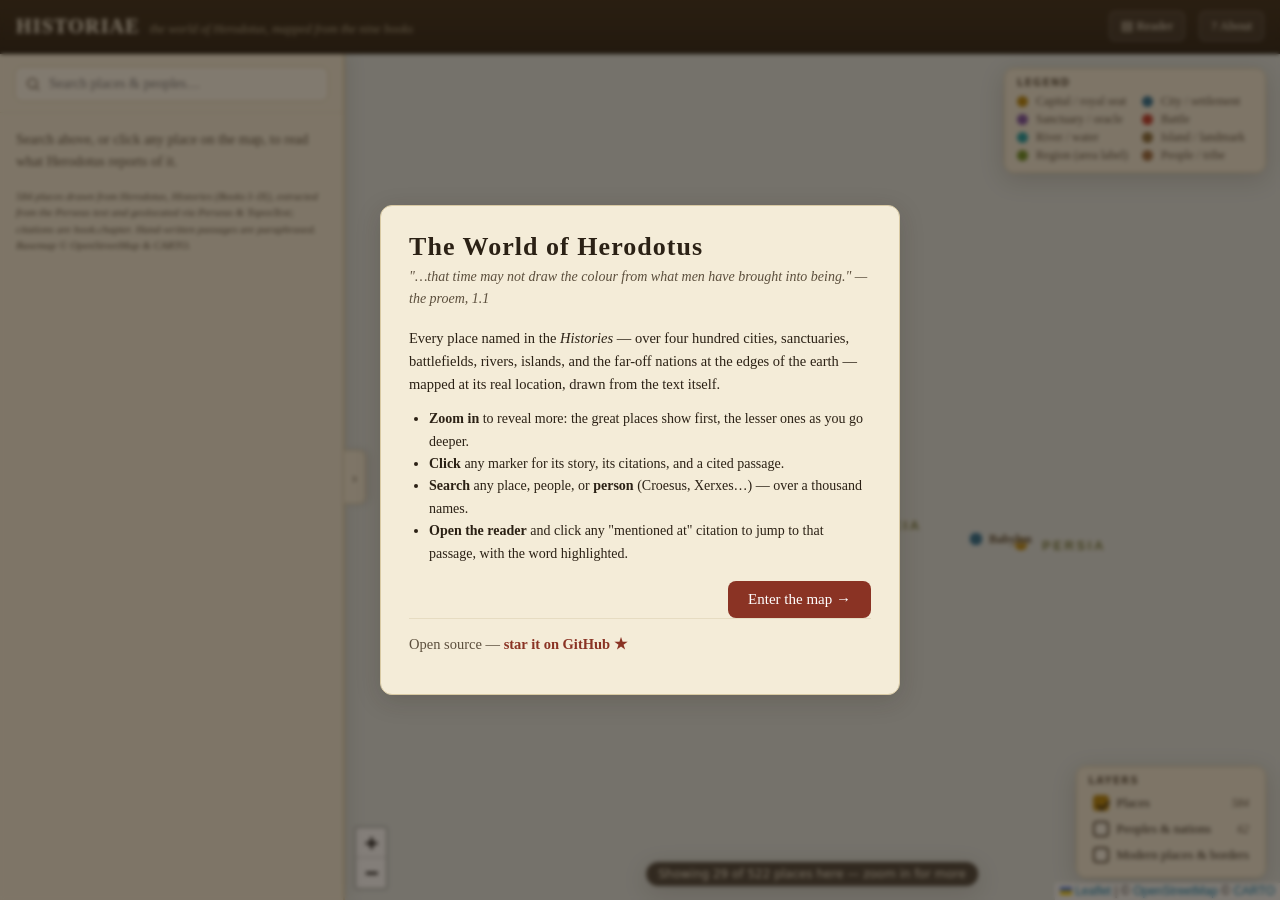
==== commit 80940c26: "Surface glosses in cards, cross-link them, add Back navigation - Render each gloss/blurb through lin" ====
--- a/herodotus-map.html
+++ b/herodotus-map.html
@@ -738,22 +738,79 @@
 .topbtn:hover { background: rgba(255,255,255,.16); }
 .topbtn.active { background: var(--gold); color: #2b2115; border-color: var(--gold); }
 
-/* ---- body: map + right panel -------------------------------------------- */
+/* ---- body: map + reader + right panel ----------------------------------- */
 #body { flex: 1; position: relative; min-height: 0; }
-
-#map { position: absolute; inset: 0; right: var(--panel-w, 344px); background: #dfe4e0; }
-:root { --panel-w: 344px; }
-
-/* antique tint applied to tiles only */
-/* antique mode is a warm multiply-tint pane (set up in JS) — it warms the map
-   like aged paper while preserving the light/dark contrast of sea vs. land */
+:root { --panel-w: 344px; --reader-w: 0px; }
+#app.reader-open { --reader-w: min(42vw, 640px); }
+
+/* layout: [ panel + search | reader | map ] left-to-right */
+#map { position: absolute; top: 0; bottom: 0; right: 0;
+  left: calc(var(--panel-w) + var(--reader-w)); background: #dfe4e0; transition: left .25s ease; }
+
+/* ---- reader (Herodotus text), in the middle ----------------------------- */
+#reader {
+  position: absolute; top: 0; bottom: 0; left: var(--panel-w);
+  width: var(--reader-w); overflow: hidden; z-index: 1050;
+  background: var(--parchment); border-right: 1px solid var(--edge);
+  box-shadow: 6px 0 22px rgba(43,33,21,.14);
+  display: flex; flex-direction: column; transition: width .25s ease;
+}
+.reader-head {
+  flex: 0 0 auto; display: flex; align-items: center; gap: 10px;
+  padding: 11px 14px; border-bottom: 1px solid var(--edge);
+  background: linear-gradient(180deg, var(--parchment-2), var(--parchment));
+}
+#reader-title { font-size: 15px; font-weight: 600; letter-spacing: .03em; white-space: nowrap; }
+#reader-close {
+  margin-left: auto; border: none; background: none; cursor: pointer;
+  font-size: 22px; line-height: 1; color: var(--ink-soft); padding: 0 2px;
+}
+#reader-close:hover { color: var(--accent); }
+.reader-body {
+  flex: 1; overflow-y: auto; padding: 14px 20px 40px;
+  font-size: 16px; line-height: 1.7; color: #33281a;
+  font-family: "Iowan Old Style", "Palatino Linotype", Palatino, Georgia, serif;
+}
+.reader-body .rch {           /* each chapter is its own paragraph */
+  margin: 0 0 .85em; padding: 3px 8px; border-radius: 5px;
+}
+.reader-body .rch.target { background: rgba(184,134,11,.12); }
+.reader-body .rn {
+  font-family: system-ui, sans-serif; font-size: 11px; font-weight: 700;
+  color: var(--accent); vertical-align: super; margin-right: 5px; user-select: none;
+}
+/* every place/people/person name is an underlined link to the search bar */
+.reader-body n {
+  text-decoration: underline; text-decoration-thickness: 1px;
+  text-decoration-color: rgba(120,90,40,.4); text-underline-offset: 2px; cursor: pointer;
+}
+.reader-body n:hover { color: var(--accent); text-decoration-color: var(--accent); }
+.reader-body n.mark {
+  background: #ffe08a; color: #3a2a08; border-radius: 2px; padding: 0 1px;
+  text-decoration-color: transparent;
+}
+.reader-body .rbook {
+  font-size: 13px; letter-spacing: .12em; text-transform: uppercase;
+  color: var(--ink-soft); font-weight: 700; margin: 6px 0 12px; font-family: system-ui, sans-serif;
+}
+
+/* fold button on the reader ↔ map boundary (reader's right edge) */
+#reader-toggle {
+  position: absolute; top: 50%; transform: translateY(-50%);
+  left: calc(var(--panel-w) + var(--reader-w)); z-index: 1100;
+  width: 22px; height: 54px; border: 1px solid var(--edge); border-left: none;
+  border-radius: 0 7px 7px 0; background: var(--parchment); color: var(--ink-soft);
+  cursor: pointer; font-size: 15px; box-shadow: 3px 0 10px rgba(43,33,21,.12);
+  transition: left .25s ease; display: flex; align-items: center; justify-content: center;
+}
+#reader-toggle:hover { background: var(--gold); color: #2b2115; }
 
 /* ---- right panel -------------------------------------------------------- */
 #panel {
-  position: absolute; top: 0; right: 0; bottom: 0; width: var(--panel-w, 344px);
+  position: absolute; top: 0; left: 0; bottom: 0; width: var(--panel-w, 344px);
   background: var(--parchment);
-  border-left: 1px solid var(--edge);
-  box-shadow: -4px 0 18px rgba(43,33,21,.10);
+  border-right: 1px solid var(--edge);
+  box-shadow: 4px 0 18px rgba(43,33,21,.10);
   display: flex; flex-direction: column;
   z-index: 1000;
 }
@@ -783,14 +840,19 @@
 }
 #suggest.open { display: block; }
 .sug {
-  padding: 8px 12px; cursor: pointer; display: flex; align-items: center; gap: 9px;
+  padding: 8px 12px; cursor: pointer; display: flex; flex-direction: column;
   border-bottom: 1px solid #f0ead9; font-size: 13.5px;
 }
+.sug-top { display: flex; align-items: center; gap: 9px; }
 .sug:last-child { border-bottom: 0; }
 .sug:hover, .sug.active { background: #f6efdd; }
 .sug .dot { width: 10px; height: 10px; border-radius: 50%; flex: 0 0 auto; }
 .sug .nm { font-weight: 600; }
 .sug .meta { color: var(--ink-soft); font-size: 11.5px; margin-left: auto; font-style: italic; }
+.sug-gloss {
+  color: var(--ink-soft); font-size: 11.5px; line-height: 1.35; margin: 3px 0 0 19px;
+  display: -webkit-box; -webkit-line-clamp: 2; -webkit-box-orient: vertical; overflow: hidden;
+}
 
 /* --- scrolling control area --- */
 #controls { flex: 1; overflow-y: auto; padding: 4px 14px 20px; }
@@ -860,6 +922,13 @@
   padding: 14px 16px 12px; border-bottom: 1px solid var(--edge);
   background: linear-gradient(180deg, var(--parchment-2), var(--parchment));
 }
+.info-back {
+  display: none; align-items: center; gap: 5px; margin: 0 0 8px;
+  background: none; border: none; padding: 0; cursor: pointer;
+  font-family: system-ui, sans-serif; font-size: 12.5px; color: var(--ink-soft);
+}
+.info-back::before { content: "\2190"; font-size: 15px; line-height: 1; }
+.info-back:hover { color: var(--accent); }
 .info-head h2 { margin: 0; font-size: 22px; line-height: 1.15; }
 .placeholder { color: var(--ink-soft); font-size: 14px; line-height: 1.6; }
 .placeholder p { margin: 0 0 14px; }
@@ -876,6 +945,12 @@
 
 .info-body { flex: 1; overflow-y: auto; padding: 16px; }
 .info-body p.blurb { margin: 0 0 16px; font-size: 15px; line-height: 1.6; }
+.info-body .xref {
+  color: inherit; cursor: pointer;
+  text-decoration: underline; text-decoration-thickness: 1px;
+  text-underline-offset: 2px; text-decoration-color: rgba(138, 51, 36, .35);
+}
+.info-body .xref:hover { color: var(--accent); text-decoration-color: var(--accent); }
 blockquote.quote {
   margin: 0 0 14px; padding: 12px 14px 12px 16px;
   border-left: 3px solid var(--gold); background: #fbf6e9; border-radius: 0 8px 8px 0;
@@ -950,7 +1025,7 @@
 
 /* always-visible legend, top-left over the map */
 #legendbox {
-  position: absolute; z-index: 900; top: 14px; left: 14px;
+  position: absolute; z-index: 900; top: 14px; right: 14px;
   background: rgba(244,236,216,.96); border: 1px solid var(--edge); border-radius: 10px;
   box-shadow: var(--shadow); padding: 8px 12px 9px; backdrop-filter: blur(2px); max-width: 300px;
 }
@@ -963,7 +1038,7 @@
 
 /* always-visible layer toggles, bottom-right over the map */
 #layerbox {
-  position: absolute; z-index: 900; right: calc(var(--panel-w, 344px) + 14px); bottom: 22px;
+  position: absolute; z-index: 900; right: 14px; bottom: 22px;
   background: rgba(244,236,216,.96); border: 1px solid var(--edge); border-radius: 10px;
   box-shadow: var(--shadow); padding: 8px 10px 9px; backdrop-filter: blur(2px);
 }
@@ -975,10 +1050,11 @@
 #layerbox .toggle .box { width: 16px; height: 16px; }
 #layerbox .toggle .count { margin-left: auto; padding-left: 12px; }
 
-/* zoom hint over the map */
+/* zoom hint centered over the map region (map is on the right) */
 #zoomhint {
-  position: absolute; left: 50%; bottom: 14px; transform: translateX(-50%);
-  z-index: 800; pointer-events: none; opacity: 0; transition: opacity .3s;
+  position: absolute; bottom: 14px; transform: translateX(-50%);
+  left: calc(var(--panel-w) + var(--reader-w) + (100vw - var(--panel-w) - var(--reader-w)) / 2);
+  z-index: 800; pointer-events: none; opacity: 0; transition: opacity .3s, left .25s ease;
   background: rgba(43,33,21,.82); color: var(--parchment);
   font-family: system-ui, sans-serif; font-size: 12px; padding: 5px 12px; border-radius: 20px;
   white-space: nowrap; box-shadow: var(--shadow);
@@ -990,6 +1066,8 @@
 .refs b { color: var(--ink); }
 .refs .r { display: inline-block; background: #fbf6e9; border: 1px solid var(--edge);
   border-radius: 4px; padding: 0 5px; margin: 0 3px 3px 0; font-family: system-ui, sans-serif; font-size: 11.5px; }
+.refs .r.ref { cursor: pointer; color: var(--accent); }
+.refs .r.ref:hover { background: var(--gold); border-color: var(--gold); color: #2b2115; }
 p.ext { margin: 4px 0 0; font-size: 13px; }
 p.ext a { color: var(--accent); text-decoration: none; }
 p.ext a:hover { text-decoration: underline; }
@@ -1041,11 +1119,15 @@
   border: none; border-radius: 8px; padding: 10px 20px; float: right;
 }
 .intro-card .go:hover { background: #6f2115; }
+.intro-gh { clear: both; margin: 16px 0 0; padding-top: 14px; border-top: 1px solid var(--edge-soft);
+  font-size: 13px; color: var(--ink-soft); }
+.intro-gh a { color: var(--accent); font-weight: 600; text-decoration: none; }
+.intro-gh a:hover { text-decoration: underline; }
 
 /* ---- responsive: stack panel to a bottom sheet -------------------------- */
 @media (max-width: 720px) {
   :root { --panel-w: 0px; }
-  #map { right: 0; bottom: 46vh; }
+  #map { left: 0; right: 0; top: 0; bottom: 46vh; }
   #panel {
     top: auto; left: 0; right: 0; bottom: 0; width: auto; height: 46vh;
     border-left: none; border-top: 1px solid var(--edge);
@@ -1054,6 +1136,10 @@
   #topbar .brand .sub { display: none; }
   #layerbox { right: 10px; bottom: calc(46vh + 10px); }
   #zoomhint { bottom: calc(46vh + 10px); }
+  /* reader takes the full screen on phones */
+  #app.reader-open { --reader-w: 100vw; }
+  #reader { right: 0; width: var(--reader-w); z-index: 1600; }
+  #reader-toggle { display: none; }
 }
 
 /* thin scrollbars */
@@ -1073,7 +1159,7 @@
       <span class="sub">the world of Herodotus, mapped from the nine books</span>
     </div>
     <div class="spacer"></div>
-    <button class="topbtn" id="btn-sepia" title="Antique parchment tint">◑ Antique</button>
+    <button class="topbtn" id="btn-reader" title="Open the reader">▤ Reader</button>
     <button class="topbtn" id="btn-help" title="About this map">? About</button>
   </div>
 
@@ -1101,6 +1187,16 @@
       </div>
     </div>
 
+    <!-- reader: the Herodotus text, opens to the right ~40% -->
+    <button id="reader-toggle" title="Show / hide the reader" aria-label="Toggle reader">›</button>
+    <div id="reader">
+      <div class="reader-head">
+        <span id="reader-title">The Histories</span>
+        <button id="reader-close" title="Close reader" aria-label="Close reader">×</button>
+      </div>
+      <div class="reader-body" id="reader-body"></div>
+    </div>
+
     <div id="panel">
       <div class="search-wrap">
         <input id="search" type="text" autocomplete="off" spellcheck="false"
@@ -1112,6 +1208,7 @@
       <!-- info sits below the always-visible search bar -->
       <div id="info">
         <div class="info-head" id="info-head">
+          <button id="info-back" class="info-back" type="button" title="Back to the previous entry" aria-label="Back">back</button>
           <h2 id="info-title"></h2>
           <div class="aka" id="info-aka"></div>
           <div class="badges" id="info-badges"></div>
@@ -1132,10 +1229,13 @@
       <ul>
         <li><b>Zoom in</b> to reveal more: the great places show first, the lesser ones as you go deeper.</li>
         <li><b>Click</b> any marker for its story, its citations, and a cited passage.</li>
-        <li><b>Search</b> for any place or people — the map flies there and marks it.</li>
-        <li><b>Toggle layers</b> (peoples, modern labels) at the bottom-right, or <b>Sepia</b> for an antique tone.</li>
+        <li><b>Search</b> any place, people, or <b>person</b> (Croesus, Xerxes…) — over a thousand names.</li>
+        <li><b>Open the reader</b> and click any "mentioned at" citation to jump to that passage, with the word highlighted.</li>
       </ul>
       <button class="go" id="intro-go">Enter the map →</button>
+      <p class="intro-gh">
+        Open source — <a href="https://github.com/reverb-boy/historiae" target="_blank" rel="noopener">star it on GitHub ★</a>
+      </p>
       <div style="clear:both"></div>
     </div>
   </div>
@@ -1311,7 +1411,19 @@
    Places extracted from the Perseus Godley TEI of Herodotus, geocoded
    inline by Perseus + ToposText (CC-BY), ranked by mention frequency,
    merged with hand-authored entries. Regenerate: python3 build_data.py */
-HERODOTUS.places = [{"id":"egypt","name":"Egypt","lat":27.0,"lng":30.0,"cat":"region","mentions":272,"refs":["1.1","1.2","1.5","1.30","1.77","1.93","1.105","1.140","1.182","1.193","1.198","2.1","2.2","2.4","2.5","2.6","2.7","2.8","2.9","2.11","2.12","2.13","2.14","2.15","2.16","2.17","2.18","2.22","2.28","2.31","2.32","2.34","2.35","2.36","2.39","2.42","2.43","2.45","2.49","2.50","2.52","2.55","2.57","2.61","2.62","2.65","2.66","2.71","2.73","2.75","2.79","2.91","2.94","2.96","2.97","2.98","2.99","2.100","2.102","2.104","2.105","2.106","2.107","2.108","2.109","2.113","2.116","2.118","2.119","2.124","2.128","2.129","2.133","2.135","2.136","2.137","2.139","2.140","2.141","2.142","2.144","2.145","2.146","2.147","2.149","2.151","2.152","2.153","2.154","2.157","2.158","2.160","2.161","2.164","2.171","2.177","2.178","2.179","2.180","2.181","3.1","3.3","3.4","3.5","3.6","3.7","3.10","3.11","3.12","3.13","3.14","3.15","3.19","3.27","3.30","3.31","3.34","3.37","3.39","3.42","3.44","3.45","3.47","3.61","3.62","3.63","3.65","3.88","3.91","3.97","3.107","3.126","3.129","3.139","3.140","3.160","4.39","4.41","4.42","4.43","4.47","4.152","4.159","4.165","4.166","4.168","4.180","4.181","4.186","4.200","4.203","4.204","4.205","5.53","7.2","7.4","7.5","7.7","7.8","7.20","7.69","7.70","7.89","7.91","7.181","9.32"],"books":[1,2,3,4,5,7,9],"rank":1,"minZoom":3},{"id":"scythia","name":"Scythia","lat":47.5,"lng":31.01,"cat":"region","region":"Asia","pleiades":"1273","mentions":236,"refs":["1.15","1.73","1.74","1.103","1.104","1.105","1.106","1.130","1.215","2.22","2.103","2.110","2.167","3.134","4.1","4.2","4.3","4.4","4.5","4.6","4.7","4.8","4.10","4.11","4.12","4.13","4.17","4.18","4.19","4.20","4.21","4.22","4.23","4.24","4.27","4.28","4.29","4.30","4.31","4.32","4.33","4.46","4.48","4.49","4.51","4.52","4.53","4.54","4.55","4.56","4.57","4.58","4.59","4.63","4.64","4.66","4.67","4.68","4.71","4.72","4.73","4.75","4.76","4.77","4.78","4.79","4.80","4.81","4.83","4.91","4.97","4.98","4.99","4.100","4.101","4.102","4.105","4.110","4.111","4.113","4.118","4.119","4.120","4.121","4.122","4.124","4.125","4.127","4.128","4.129","4.130","4.132","4.133","4.134","4.135","4.136","4.137","4.139","4.140","4.142","5.24","5.27","6.40","6.41","6.84","7.10A","7.10C","7.18","7.20","7.52","7.59","7.64"],"books":[1,2,3,4,5,6,7],"rank":1,"aka":"Σκυθική","minZoom":3},{"id":"hellas","name":"Hellas","lat":39.0,"lng":22.0,"cat":"region","mentions":227,"refs":["1.1","1.3","1.27","1.29","1.56","1.69","1.92","2.43","2.44","2.50","2.52","2.54","2.56","2.91","2.94","2.104","2.109","2.114","2.135","2.146","2.182","3.6","3.102","3.104","3.106","3.107","3.122","3.130","3.134","3.135","3.136","3.137","3.138","4.76","4.77","4.143","5.92G","5.23","5.32","5.49","5.58","5.88","5.102","6.86A","6.24","6.48","6.49","6.61","6.94","6.98","6.106","6.109","6.122","6.126","6.131","6.138","7.8B","7.9C","7.10B","7.10H","7.1","7.5","7.6","7.7","7.11","7.12","7.13","7.15","7.17","7.18","7.21","7.25","7.32","7.38","7.39","7.46","7.47","7.56","7.57","7.82","7.94","7.99","7.101","7.102","7.105","7.108","7.126","7.131","7.135","7.138","7.139","7.144","7.145","7.147","7.148","7.150","7.152","7.157","7.158","7.159","7.161","7.162","7.168","7.172","7.175","7.176","7.177","7.178","7.196","7.201","7.203","7.209","7.235","7.239","8.60A","8.68A","8.140B","8.3","8.4","8.15","8.18","8.19","8.22","8.30","8.44","8.47","8.57","8.62","8.66","8.72","8.77","8.94","8.100","8.101","8.108","8.109","8.114","8.115","8.116","8.124","8.142","8.144","9.7A","9.7B","9.1","9.2","9.9","9.17","9.29","9.33","9.41","9.42","9.43","9.45","9.60","9.72","9.78","9.82","9.95","9.101","9.114","9.121"],"books":[1,2,3,4,5,6,7,8,9],"rank":1,"minZoom":3},{"id":"athens","name":"Athens","lat":37.9667,"lng":23.7333,"cat":"city","region":"Hellas (Attica)","pleiades":"579885","mentions":149,"refs":["1.60","1.62","1.64","1.98","1.143","1.146","1.147","1.173","2.7","3.160","5.55","5.57","5.61","5.62","5.63","5.64","5.65","5.66","5.70","5.71","5.72","5.76","5.77","5.79","5.81","5.82","5.87","5.91","5.96","5.97","5.113","6.86A","6.34","6.35","6.39","6.41","6.43","6.49","6.57","6.85","6.86","6.94","6.99","6.103","6.106","6.107","6.109","6.115","6.120","6.121","6.123","6.124","6.125","6.128","6.132","6.137","6.139","6.140","7.8B","7.9A","7.10H","7.2","7.5","7.6","7.8","7.32","7.62","7.90","7.95","7.133","7.137","7.138","7.140","7.142","7.157","7.168","7.182","7.189","8.68A","8.68B","8.140A","8.34","8.46","8.48","8.50","8.51","8.54","8.61","8.66","8.67","8.77","8.79","8.93","8.99","8.100","8.102","8.106","8.111","8.118","8.120","8.125","8.136","8.141","9.1","9.3","9.4","9.6","9.8","9.12","9.13","9.17","9.21","9.32","9.45","9.60","9.73","9.99","9.108","9.116"],"books":[1,2,3,5,6,7,8,9],"rank":1,"aka":"Ἀθῆναι · Athína","blurb":"The rising democracy at the story's heart. Cleisthenes' reforms set the tribes in order; Athens burns Sardis, wins at Marathon, is itself sacked by Xerxes, then triumphs at Salamis.","quote":{"text":"Herodotus calls the Athenians the saviours of Hellas — whichever side they joined would prevail; choosing freedom, they turned back the King.","cite":"7.139"},"hand":true,"minZoom":3},{"id":"asia","name":"Asia","lat":43.6811,"lng":87.3311,"cat":"region","pleiades":"915832","mentions":127,"refs":["1.4","1.6","1.15","1.16","1.72","1.79","1.95","1.102","1.103","1.104","1.106","1.107","1.108","1.130","1.143","1.149","1.173","1.177","1.192","1.209","2.16","2.17","2.103","3.56","3.88","3.90","3.94","3.96","3.98","3.115","3.117","3.137","3.138","4.1","4.4","4.11","4.12","4.36","4.40","4.41","4.42","4.44","4.45","4.143","4.198","5.12","5.15","5.17","5.30","5.49","5.50","5.96","5.97","5.119","6.24","6.43","6.45","6.58","6.70","6.116","6.118","6.119","7.9C","7.1","7.11","7.20","7.21","7.23","7.25","7.33","7.70","7.73","7.75","7.93","7.107","7.135","7.137","7.141","7.145","7.146","7.157","7.174","7.184","7.185","8.109","8.118","8.119","8.126","8.130","8.136","9.89","9.116","9.122"],"books":[1,2,3,4,5,6,7,8,9],"rank":1,"minZoom":3},{"id":"sardis","name":"Sardis","lat":38.475,"lng":28.0167,"cat":"capital","region":"Lydia","pleiades":"550867","mentions":122,"refs":["1.7","1.15","1.19","1.22","1.27","1.29","1.30","1.35","1.43","1.47","1.48","1.69","1.70","1.73","1.77","1.78","1.79","1.80","1.81","1.84","1.86","1.91","1.152","1.153","1.154","1.155","1.156","1.157","2.106","3.5","3.48","3.49","3.120","3.126","3.128","3.129","4.45","5.11","5.12","5.13","5.23","5.24","5.25","5.31","5.52","5.53","5.54","5.73","5.96","5.99","5.100","5.101","5.102","5.103","5.105","5.106","5.108","5.116","5.122","5.123","6.1","6.4","6.5","6.30","6.42","6.101","6.125","7.8B","7.1","7.6","7.11","7.26","7.31","7.32","7.37","7.41","7.43","7.57","7.88","7.133","7.145","7.146","8.105","8.106","8.117","9.3","9.107","9.108"],"books":[1,2,3,4,5,6,7,8,9],"rank":1,"aka":"Σάρδις — Lydian capital","blurb":"Croesus' golden capital below Mt. Tmolus, taken by Cyrus and made the seat of Persian power in the west. Burned in the Ionian Revolt — the spark that drew Persia toward Greece.","quote":{"text":"Solon warned rich Croesus here to 'count no man happy until he is dead' — a saying he understood only on the pyre.","cite":"1.32"},"hand":true,"minZoom":3},{"id":"sparta","name":"Sparta","lat":37.0667,"lng":22.4417,"cat":"city","region":"Hellas (Laconia)","mentions":106,"refs":["1.65","1.68","1.69","1.70","1.82","1.141","1.152","2.113","3.46","3.55","3.148","4.87","4.147","5.92A","5.39","5.40","5.48","5.49","5.50","5.51","5.55","5.65","5.75","5.76","5.90","5.97","6.86A","6.86B","6.86D","6.49","6.50","6.51","6.57","6.61","6.63","6.65","6.67","6.68","6.70","6.71","6.72","6.74","6.75","6.81","6.84","6.85","6.105","6.106","6.120","7.3","7.101","7.133","7.134","7.136","7.137","7.169","7.204","7.206","7.209","7.220","7.224","7.228","7.229","7.230","7.232","7.234","8.114","8.124","8.131","8.132","8.142","8.144","9.11","9.12","9.35","9.53","9.70","9.73","9.76"],"books":[1,2,3,4,5,6,7,8,9],"rank":1,"aka":"Λακεδαίμων · Lacedaemon","blurb":"The pre-eminent land power of Greece, ruled by two kings at once and bound by iron custom. Leonidas leads the stand at Thermopylae; Pausanias commands at Plataea.","quote":{"text":"To Xerxes' demand for earth and water the Spartans answered by throwing his heralds down a well — 'take your earth and water there.'","cite":"7.133"},"hand":true,"minZoom":3},{"id":"libya","name":"Libya","lat":25.0,"lng":17.0,"cat":"region","region":"Libya","pleiades":"716588","mentions":100,"refs":["1.46","2.8","2.12","2.15","2.16","2.17","2.18","2.20","2.22","2.24","2.25","2.26","2.30","2.32","2.33","2.34","2.54","2.55","2.56","2.65","2.91","2.119","3.17","3.91","3.96","3.115","4.29","4.41","4.42","4.43","4.44","4.45","4.145","4.150","4.151","4.153","4.155","4.156","4.157","4.159","4.160","4.167","4.175","4.179","4.185","4.189","4.191","4.192","4.193","4.196","4.197","4.198","4.199","4.204","5.42","5.43","5.53","7.70"],"books":[1,2,3,4,5,7],"rank":1,"aka":"Λιβύη","minZoom":3},{"id":"delphi","name":"Delphi","lat":38.4917,"lng":22.5167,"cat":"sanctuary","region":"Hellas (Phocis)","mentions":88,"refs":["1.14","1.19","1.25","1.31","1.46","1.47","1.48","1.49","1.50","1.51","1.52","1.65","1.66","1.67","1.85","1.90","1.92","1.167","1.174","2.135","2.180","3.57","4.15","4.150","4.151","4.155","4.156","4.157","4.161","4.162","4.163","4.179","5.92B","5.92E","5.42","5.43","5.62","5.63","5.67","5.79","5.82","5.89","6.86C","6.19","6.27","6.34","6.35","6.52","6.57","6.66","6.70","6.76","6.135","6.139","7.111","7.132","7.139","7.140","7.142","7.148","7.163","7.165","7.169","7.239","8.27","8.35","8.82","8.114","8.121","8.122","9.33","9.42","9.43","9.81","9.93"],"books":[1,2,3,4,5,6,7,8,9],"rank":1,"aka":"Δελφοί — Oracle of Apollo","blurb":"The navel of the Greek world, whose ambiguous oracle steers the whole history. Croesus tests it, then is ruined by it; Athens is told to trust its 'wooden walls.'","quote":{"text":"'If Croesus crosses the Halys he will destroy a great empire.' He crossed — and destroyed his own.","cite":"1.53"},"hand":true,"minZoom":3},{"id":"phoenicia","name":"Phoenicia","lat":33.5,"lng":35.4,"cat":"region","region":"Lebanon","pleiades":"678334","mentions":88,"refs":["1.1","1.2","1.5","1.105","1.143","2.32","2.44","2.49","2.54","2.56","2.79","2.104","2.112","2.116","3.5","3.6","3.19","3.37","3.91","3.107","3.111","3.136","4.38","4.39","4.42","4.44","4.45","4.147","4.197","5.46","5.57","5.58","5.108","5.109","5.112","6.3","6.6","6.17","6.25","6.28","6.33","6.34","6.41","6.47","6.104","7.23","7.25","7.34","7.44","7.89","7.96","7.165","7.167","7.197","8.85","8.90","8.100","9.96"],"books":[1,2,3,4,5,6,7,8,9],"rank":1,"aka":"Φοινική","minZoom":3},{"id":"miletus","name":"Miletus","lat":37.5,"lng":27.3,"cat":"city","region":"Ionia","pleiades":"599799","mentions":85,"refs":["1.15","1.17","1.18","1.19","1.20","1.21","1.22","1.74","1.75","1.142","1.146","1.157","1.170","2.159","4.137","4.138","5.92F","5.11","5.24","5.28","5.29","5.30","5.32","5.33","5.35","5.36","5.37","5.38","5.49","5.54","5.65","5.98","5.99","5.106","5.124","5.125","5.126","6.86A","6.86B","6.1","6.5","6.6","6.7","6.9","6.10","6.13","6.18","6.19","6.21","6.22","6.25","6.26","6.28","6.31","6.46","7.10C","9.97"],"books":[1,2,4,5,6,7,9],"rank":1,"aka":"Μίλητος","blurb":"Greatest of the Ionian cities, home of Thales and Hecataeus. Its tyrant Aristagoras raised the Ionian Revolt; when it failed, Persia razed the city and its fall was mourned on the Athenian stage.","quote":{"text":"When Phrynichus staged 'The Capture of Miletus' the Athenians wept and fined him — for reminding them of their own kin's misfortunes.","cite":"6.21"},"hand":true,"minZoom":3},{"id":"hellespont","name":"Hellespont","lat":40.2,"lng":26.4,"cat":"river","region":"Thrace","pleiades":"501434","mentions":80,"refs":["1.57","3.90","4.38","4.76","4.85","4.86","4.89","4.95","4.137","4.138","4.144","5.1","5.11","5.13","5.14","5.23","5.33","5.91","5.103","5.117","5.122","6.26","6.33","6.43","6.95","6.140","7.8B","7.10B","7.6","7.33","7.35","7.36","7.45","7.54","7.56","7.58","7.78","7.95","7.106","7.137","7.147","7.157","7.163","8.51","8.87","8.97","8.107","8.108","8.109","8.110","8.111","8.115","8.118","8.120","9.4","9.66","9.98","9.101","9.106","9.114","9.115"],"books":[1,3,4,5,6,7,8,9],"rank":1,"aka":"Ἑλλήσποντός","minZoom":3},{"id":"persia","name":"Persia","lat":32.0,"lng":53.0,"cat":"region","mentions":72,"refs":["1.123","1.125","1.126","1.207","1.208","1.209","1.211","2.167","3.1","3.4","3.30","3.31","3.34","3.65","3.66","3.69","3.72","3.74","3.75","3.77","3.81","3.83","3.87","3.88","3.89","3.117","3.137","3.157","4.39","4.91","5.18","5.20","5.36","5.96","5.97","6.24","6.30","6.43","7.8A","7.10C","7.10H","7.3","7.6","7.29","7.41","7.50","7.51","7.53","7.106","7.107","7.117","8.97","8.98","8.119","9.24","9.81","9.96","9.107","9.109","9.111"],"books":[1,2,3,4,5,6,7,8,9],"rank":1,"minZoom":3},{"id":"nile","name":"Nile","lat":30.166,"lng":31.1,"cat":"river","mentions":72,"refs":["1.193","2.4","2.10","2.11","2.13","2.15","2.16","2.17","2.18","2.19","2.20","2.22","2.24","2.25","2.26","2.28","2.29","2.31","2.32","2.33","2.34","2.35","2.72","2.90","2.93","2.97","2.99","2.108","2.111","2.113","2.124","2.127","2.138","2.149","2.150","2.154","2.155","2.158","2.179","3.10","4.39","4.42","4.50","4.53"],"books":[1,2,3,4],"rank":1,"minZoom":3},{"id":"samos","name":"Samos","lat":37.75,"lng":26.8,"cat":"city","region":"Ionian islands","pleiades":"599925","mentions":71,"refs":["1.51","1.70","1.142","1.148","2.135","2.148","2.182","3.39","3.40","3.41","3.43","3.44","3.45","3.47","3.48","3.49","3.54","3.55","3.56","3.59","3.60","3.120","3.121","3.122","3.131","3.139","3.140","3.142","3.143","3.144","3.146","3.148","3.149","3.150","4.43","4.87","4.95","4.138","4.162","4.163","4.164","5.27","6.13","6.14","6.25","6.95","8.85","8.130","8.132","9.90","9.96","9.106"],"books":[1,2,3,4,5,6,8,9],"rank":1,"aka":"Σάμος","blurb":"Island of the tyrant Polycrates, whose unbroken luck frightened his allies. He threw his most precious ring into the sea to court misfortune — and a fisherman brought it back inside a fish.","quote":{"text":"Amasis broke off his friendship with Polycrates, unwilling to grieve later for a friend whom fortune favoured too much.","cite":"3.43"},"hand":true,"minZoom":3},{"id":"corinth","name":"Corinth","lat":37.9083,"lng":22.9083,"cat":"city","region":"Hellas (Isthmus)","mentions":67,"refs":["1.14","1.23","1.24","1.50","1.51","2.167","3.48","3.49","3.50","3.52","3.53","4.162","5.92B","5.92D","5.92E","5.92F","5.92G","5.75","5.93","6.89","6.108","6.128","7.154","7.195","7.202","8.1","8.21","8.43","8.45","8.61","8.72","8.79","8.94","9.28","9.31","9.69","9.88","9.95","9.102","9.105"],"books":[1,2,3,4,5,6,7,8,9],"rank":1,"aka":"Κόρινθος","blurb":"Wealthy trading city astride the Isthmus, once ruled by the tyrant Periander. Its admiral Adeimantus quarrels with Themistocles on the eve of Salamis.","quote":{"text":"Periander, one of the Seven Sages, is also the tyrant who sent to the oracle of the dead to question his murdered wife.","cite":"5.92"},"hand":true,"minZoom":3},{"id":"europe","name":"Europe","lat":42.5,"lng":27.5,"cat":"region","mentions":60,"refs":["1.4","1.103","1.209","2.16","2.26","2.33","2.44","2.103","3.96","3.115","3.116","4.33","4.36","4.42","4.45","4.49","4.89","4.143","4.198","5.1","5.12","5.16","6.33","6.43","7.8B","7.8C","7.10B","7.5","7.9","7.20","7.33","7.50","7.54","7.56","7.73","7.126","7.148","7.172","7.174","7.185","8.51","8.97","8.108","8.109","9.14"],"books":[1,2,3,4,5,6,7,8,9],"rank":1,"minZoom":3},{"id":"ionia","name":"Ionia","lat":38.2991,"lng":26.8016,"cat":"region","mentions":58,"refs":["1.6","1.91","1.142","1.152","1.162","1.163","1.169","1.170","1.171","1.174","2.106","3.39","3.122","4.98","4.137","4.138","5.28","5.30","5.31","5.37","5.65","5.98","5.106","5.108","5.109","5.115","5.123","5.124","6.86A","6.3","6.7","6.9","6.11","6.17","6.22","6.28","6.33","6.43","6.95","8.22","8.109","8.130","8.132","9.90","9.96","9.98","9.104","9.106"],"books":[1,2,3,4,5,6,8,9],"rank":1,"minZoom":3},{"id":"peloponnese","name":"Peloponnese","lat":37.5,"lng":22.0,"cat":"region","region":"Peloponnese","pleiades":"570577","mentions":58,"refs":["1.56","1.61","1.68","1.145","2.171","3.56","3.59","4.148","4.179","5.42","5.74","5.76","6.86A","6.127","7.94","7.147","7.163","7.168","7.207","7.228","7.235","7.236","8.60A","8.60B","8.68B","8.31","8.40","8.43","8.44","8.49","8.50","8.57","8.65","8.70","8.71","8.73","8.74","8.79","8.100","8.101","8.113","8.141","9.9","9.26","9.27","9.39","9.50"],"books":[1,2,3,4,5,6,7,8,9],"rank":1,"aka":"Πελοπόννησος","minZoom":3},{"id":"salamis","name":"Salamis (Attica)","lat":37.952,"lng":23.5408,"cat":"battle","region":"Saronic Gulf","pleiades":"580100","mentions":58,"refs":["7.141","7.142","7.143","7.166","7.168","8.60A","8.60B","8.60C","8.11","8.40","8.41","8.42","8.44","8.46","8.49","8.51","8.56","8.57","8.60","8.64","8.65","8.70","8.74","8.76","8.78","8.82","8.86","8.89","8.90","8.94","8.95","8.96","8.97","8.121","8.122","8.124","8.126","8.130","9.3","9.4","9.5","9.6","9.19"],"books":[7,8,9],"rank":1,"aka":"Σαλαμίς — sea-battle, 480 BC","blurb":"In these narrow straits Themistocles lured the vast Persian fleet into water where numbers could not tell. Xerxes watched from a throne on the shore as his ships were wrecked.","quote":{"text":"The Greeks fought in order and kept their line; the barbarians neither kept formation nor did anything with sense.","cite":"8.86"},"hand":true,"minZoom":3},{"id":"attica","name":"Attica","lat":38.83,"lng":23.5,"cat":"region","mentions":57,"refs":["1.60","1.62","4.99","5.63","5.64","5.65","5.74","5.76","5.81","5.87","5.89","6.73","6.102","6.120","6.137","6.138","6.139","6.140","7.10B","7.137","7.143","7.144","8.60C","8.40","8.49","8.50","8.51","8.53","8.65","8.87","8.96","8.110","8.144","9.7B","9.3","9.4","9.6","9.8","9.12","9.13","9.27","9.73","9.99"],"books":[1,4,5,6,7,8,9],"rank":1,"minZoom":3},{"id":"thessaly","name":"Thessaly","lat":39.5,"lng":22.25,"cat":"region","mentions":53,"refs":["3.96","4.145","5.64","6.72","6.74","6.127","7.6","7.108","7.128","7.129","7.130","7.132","7.172","7.173","7.174","7.175","7.176","7.182","7.196","7.198","7.208","7.213","7.232","8.113","8.114","8.115","8.126","8.129","8.131","8.133","8.135","9.1","9.31","9.77","9.89"],"books":[3,4,5,6,7,8,9],"rank":1,"minZoom":3},{"id":"boeotia","name":"Boeotia","lat":38.3169,"lng":23.1349,"cat":"region","mentions":53,"refs":["1.92","2.49","4.178","5.43","5.57","5.59","5.61","5.74","5.77","5.81","5.89","5.91","6.34","6.108","7.132","7.202","8.34","8.38","8.40","8.44","8.50","8.66","8.113","8.144","9.7B","9.2","9.6","9.13","9.15","9.17","9.19","9.24","9.31","9.39","9.46","9.47","9.67","9.87","9.100"],"books":[1,2,4,5,6,7,8,9],"rank":1,"minZoom":3},{"id":"phocis","name":"Phocis","lat":38.5557,"lng":22.6866,"cat":"region","mentions":52,"refs":["1.46","6.34","7.176","7.203","7.207","7.212","7.215","7.217","7.218","8.27","8.28","8.29","8.30","8.31","8.32","8.33","8.35","8.134","9.17","9.18","9.31","9.66","9.89"],"books":[1,6,7,8,9],"rank":1,"minZoom":3},{"id":"ppl-scythians","name":"Scythians","lat":49,"lng":34,"cat":"people","blurb":"The nomads of the northern steppe: no cities, no forts, their homes on wagons, their food the milk of mares. Because they carry all they have with them, no invader can catch or corner them.","quote":{"text":"They have contrived that none who attacks them can escape, and none can catch them unless they choose — a people without towns, carrying their houses with them.","cite":"4.46"},"books":[4],"refs":[],"mentions":50,"rank":1,"minZoom":3,"hand":true},{"id":"ppl-massagetae","name":"Massagetae","lat":44,"lng":58.5,"cat":"people","blurb":"A fierce people east of the Caspian, ruled by Queen Tomyris. They drink no wine, worship only the sun, and to them Cyrus the Great lost both his last battle and his head.","quote":{"text":"Tomyris filled a skin with blood and plunged Cyrus' head into it: 'You thirsted for blood; now drink your fill.'","cite":"1.214"},"books":[1],"refs":[],"mentions":50,"rank":1,"minZoom":3,"hand":true},{"id":"ppl-persians","name":"Persians","lat":30,"lng":53,"cat":"people","blurb":"The ruling people of the empire, quick to adopt foreign customs. They teach their sons three things only, and hold no disgrace worse than the lie.","quote":{"text":"They train their boys from five to twenty in three things alone: to ride, to draw the bow, and to speak the truth.","cite":"1.136"},"books":[1,3],"refs":[],"mentions":50,"rank":1,"minZoom":3,"hand":true},{"id":"ppl-medes","name":"Medes","lat":35.5,"lng":49,"cat":"people","blurb":"The people who first threw off Assyria and built an empire, until Cyrus turned the tables and made master into subject. Their dress and cavalry the Persians took for their own.","quote":{"text":"The Medes were the first to revolt from the Assyrians and win their freedom, and their example fired the other nations.","cite":"1.95"},"books":[1],"refs":[],"mentions":50,"rank":1,"minZoom":3,"hand":true},{"id":"ppl-lydians","name":"Lydians","lat":38.6,"lng":28.2,"cat":"people","blurb":"The people of Croesus, much like the Greeks in their ways — and, Herodotus says, the first men ever to strike coined money and to keep retail shops.","quote":{"text":"The Lydians were the first men we know to coin gold and silver money, and the first to become retail traders.","cite":"1.94"},"books":[1],"refs":[],"mentions":50,"rank":1,"minZoom":3,"hand":true},{"id":"ppl-egyptians","name":"Egyptians","lat":26.5,"lng":31.5,"cat":"people","blurb":"The most god-fearing and, they claim, the oldest of peoples — who in their manners and customs seem to have reversed the common practice of mankind.","quote":{"text":"Just as their climate and river are unlike all others, so in most of their manners and customs the Egyptians have reversed the common practice of the world.","cite":"2.35"},"books":[2],"refs":[],"mentions":50,"rank":1,"minZoom":3,"hand":true},{"id":"ppl-ethiopians","name":"Ethiopians","lat":18,"lng":32.5,"cat":"people","blurb":"The 'long-lived' people at the southern edge of the world, said to be the tallest and handsomest of men. Cambyses' army marched against them and starved before it ever arrived.","quote":{"text":"The Ethiopians are said to be the tallest and most beautiful of all men, and to live to a hundred and twenty years and more.","cite":"3.23"},"books":[3],"refs":[],"mentions":50,"rank":1,"minZoom":3,"hand":true},{"id":"ppl-libyans","name":"Libyans","lat":30.5,"lng":17,"cat":"people","blurb":"The many tribes strung along the North African coast and inland — some nomads following their herds, whom Herodotus catalogues nation by nation from Egypt to the Atlas.","quote":{"text":"The nomad Libyans bury their dead as the Greeks do, and hold the land the healthiest in the world for its lack of change in the seasons.","cite":"4.187"},"books":[4],"refs":[],"mentions":50,"rank":1,"minZoom":3,"hand":true},{"id":"ppl-thracians","name":"Thracians","lat":42,"lng":25.5,"cat":"people","blurb":"The most numerous nation on earth after the Indians, Herodotus says — and the most formidable, were they not hopelessly divided. Ungoverned, they can never be strong.","quote":{"text":"If the Thracians were ruled by one man, or of one mind, they would be invincible and by far the mightiest of nations.","cite":"5.3"},"books":[5],"refs":[],"mentions":50,"rank":1,"minZoom":3,"hand":true},{"id":"ppl-getae","name":"Getae","lat":44,"lng":27,"cat":"people","blurb":"The bravest and most just of the Thracians, who believe they do not die but go to the god Zalmoxis. Every four years they send him a messenger — hurled onto the points of spears.","quote":{"text":"They call themselves 'immortalizing,' holding that the dead do not perish but go to the god Zalmoxis.","cite":"4.94"},"books":[4],"refs":[],"mentions":50,"rank":1,"minZoom":3,"hand":true},{"id":"ppl-indians","name":"Indians","lat":28,"lng":72,"cat":"people","blurb":"The most populous nation known, made of many tribes with strange and opposite ways — some eating no living thing, others eating their own aged kin. From India comes gold dug up by monstrous ants.","quote":{"text":"In the Indian desert live ants smaller than dogs but bigger than foxes, which throw up sand full of gold as they burrow.","cite":"3.102"},"books":[3],"refs":[],"mentions":50,"rank":1,"minZoom":3,"hand":true},{"id":"ppl-arabians","name":"Arabians","lat":23,"lng":45,"cat":"people","blurb":"The only land that yields frankincense, myrrh, cassia and cinnamon — spices, Herodotus reports, guarded by winged serpents and gathered only by strange and perilous shifts.","quote":{"text":"Winged serpents guard the frankincense trees, and are driven off only by the smoke of burning storax.","cite":"3.107"},"books":[3],"refs":[],"mentions":50,"rank":1,"minZoom":3,"hand":true},{"id":"ppl-phoenicians","name":"Phoenicians","lat":34,"lng":35.4,"cat":"people","blurb":"The great seafarers and traders of the Levant, who Herodotus says came originally from the Red Sea. From them the Greeks received their letters — the 'Phoenician characters.'","quote":{"text":"The Phoenicians who came with Cadmus brought many arts into Greece, and above all letters, which the Greeks had not had before.","cite":"5.58"},"books":[1,2,5],"refs":[],"mentions":50,"rank":1,"minZoom":3,"hand":true},{"id":"ppl-babylonians-assyrians","name":"Babylonians / Assyrians","lat":33,"lng":44.5,"cat":"people","blurb":"The people of the great river-plain, whom Herodotus describes with equal wonder and disapproval — praising their wisest custom, the marriage-auction, and deploring their strangest.","quote":{"text":"Their wisest custom, in my judgement, was this: in every village they auctioned the marriageable girls once a year, the fair ones dowering the plain.","cite":"1.196"},"books":[1],"refs":[],"mentions":50,"rank":1,"minZoom":3,"hand":true},{"id":"ppl-sauromatae","name":"Sauromatae","lat":48.5,"lng":45.5,"cat":"people","blurb":"A people east of the Don, born (the story goes) of Scythian men and Amazon women. Their women ride, hunt and go to war like the men, and none may marry until she has killed an enemy.","quote":{"text":"Their women ride to the hunt and to war as the men do; no girl weds until she has slain a man of the enemy.","cite":"4.117"},"books":[4],"refs":[],"mentions":50,"rank":1,"minZoom":3,"hand":true},{"id":"ppl-garamantes","name":"Garamantes","lat":26.4,"lng":13,"cat":"people","blurb":"A great nation of the inner Libyan desert who spread earth over the salt to sow crops, and who hunt the 'cave-dwelling Ethiopians' from four-horse chariots.","quote":{"text":"The Garamantes hunt the cave-dwelling Ethiopians in four-horse chariots, for those are the swiftest-footed of all men of whom we hear.","cite":"4.183"},"books":[4],"refs":[],"mentions":50,"rank":1,"minZoom":3,"hand":true},{"id":"ppl-nasamones","name":"Nasamones","lat":30.5,"lng":19.5,"cat":"people","blurb":"A Libyan people of the Syrtis, whose bold young men once crossed the whole desert to the south-west and reached a great river of crocodiles running east — the first hint of the Niger, or the Nile's course.","quote":{"text":"They came to a city by a great river running from west to east, full of crocodiles; and its people were small, dark men.","cite":"2.32"},"books":[2,4],"refs":[],"mentions":50,"rank":1,"minZoom":3,"hand":true},{"id":"ppl-neuri","name":"Neuri","lat":50.5,"lng":27,"cat":"people","blurb":"A people beyond Scythia of whom the Scythians told a strange thing: that once every year each of the Neuri becomes a wolf for a few days, and then a man again.","quote":{"text":"It seems these people are wizards; for the Scythians say each Neurian turns into a wolf once a year, then back into a man.","cite":"4.105"},"books":[4],"refs":[],"mentions":50,"rank":1,"minZoom":3,"hand":true},{"id":"ppl-androphagi","name":"Androphagi","lat":53,"lng":33,"cat":"people","blurb":"The 'man-eaters' of the far north, of all men the most savage, who keep no law and no justice — the human edge of the knowable world.","quote":{"text":"The Androphagi have the most savage customs of all men: they keep no justice and use no law of any kind.","cite":"4.106"},"books":[4],"refs":[],"mentions":50,"rank":1,"minZoom":3,"hand":true},{"id":"aegina","name":"Aegina","lat":37.75,"lng":23.433,"cat":"city","mentions":48,"refs":["3.59","3.131","4.152","5.81","5.84","5.85","5.86","5.87","5.89","6.35","6.50","6.61","6.73","6.85","6.88","6.89","6.90","6.91","6.92","6.94","7.144","7.147","8.60A","8.60C","8.41","8.64","8.79","8.81","8.83","8.84","8.92","8.131","8.132","9.75","9.76","9.78","9.79"],"books":[3,4,5,6,7,8,9],"rank":1,"minZoom":3},{"id":"lacedaemon","name":"Lacedaemon","lat":37.83,"lng":22.416,"cat":"city","mentions":46,"refs":["1.67","1.174","2.117","3.45","3.56","3.148","4.145","4.147","5.38","5.48","5.75","5.90","5.96","5.97","6.86A","6.56","6.58","6.70","7.10H","7.32","7.153","7.220","7.231","7.234","7.239","8.124","8.125","9.6","9.7","9.12","9.26","9.27","9.29","9.37","9.48","9.59","9.63"],"books":[1,2,3,4,5,6,7,8,9],"rank":1,"minZoom":3},{"id":"memphis","name":"Memphis","lat":29.85,"lng":31.25,"cat":"city","region":"Egypt (Lower)","pleiades":"736963","mentions":43,"refs":["2.2","2.3","2.8","2.10","2.12","2.13","2.14","2.38","2.97","2.99","2.112","2.114","2.115","2.119","2.150","2.153","2.154","2.158","2.175","2.176","3.6","3.13","3.14","3.16","3.25","3.27","3.37","3.91","3.139","4.181"],"books":[2,3,4],"rank":1,"aka":"Μέμφις","blurb":"The great city at the junction of Upper and Lower Egypt, where Herodotus questioned the priests. Here Cambyses, having conquered Egypt, is said to have stabbed the sacred Apis bull in his madness.","quote":{"text":"Cambyses, mocking the Egyptians' joy at the new Apis, ran the bull through the thigh — and thereafter, the Egyptians say, was utterly mad.","cite":"3.29"},"hand":true,"minZoom":3},{"id":"babylon","name":"Babylon","lat":32.55,"lng":44.4,"cat":"city","region":"Mesopotamia","pleiades":"893951","mentions":42,"refs":["1.93","1.106","1.153","1.178","1.179","1.184","1.185","1.187","1.189","1.190","1.191","1.192","1.193","1.194","1.196","3.92","3.151","3.152","3.153","3.154","3.155","3.156","3.157","3.159","3.160","4.1","4.198","7.62","7.139"],"books":[1,3,4,7],"rank":1,"aka":"Βαβυλών","blurb":"The vast square city on the Euphrates, its walls so wide a four-horse chariot could turn atop them. Cyrus took it by diverting the river; it revolted under Darius and was retaken by the ruse of Zopyrus.","quote":{"text":"Babylon so far surpasses every city we know in splendour that Herodotus pauses to describe its walls, its river, and its strange customs at length.","cite":"1.178"},"hand":true,"minZoom":3},{"id":"susa","name":"Susa","lat":32.2,"lng":48.333,"cat":"capital","region":"Persia (Elam)","pleiades":"912936","mentions":42,"refs":["1.188","3.30","3.64","3.65","3.70","3.91","3.129","3.132","3.140","4.83","4.85","5.24","5.25","5.30","5.32","5.35","5.49","5.52","5.53","5.54","5.107","6.1","6.20","6.30","6.119","7.3","7.6","7.53","7.135","7.136","7.151","7.152","7.239","8.54","8.99","9.108"],"books":[1,3,4,5,6,7,8,9],"rank":1,"aka":"Σοῦσα — the King's seat","blurb":"The administrative heart of the Persian Empire and terminus of the Royal Road. From here Darius and Xerxes send out their armies, and here the King's word becomes the world's.","quote":{"text":"From Sardis to Susa the Royal Road runs 111 stations and 90 days' journey; nothing mortal travels faster than the King's couriers.","cite":"5.52 / 8.98"},"hand":true,"minZoom":3},{"id":"pontus","name":"Pontus","lat":42.0,"lng":38.0,"cat":"river","region":"Pontus","pleiades":"1224","mentions":39,"refs":["1.6","1.72","1.76","1.110","2.33","2.34","3.93","4.8","4.10","4.17","4.24","4.37","4.38","4.46","4.81","4.85","4.86","4.87","4.89","4.90","4.95","4.99","6.5","6.26","6.33","7.36","7.55","7.95","7.147"],"books":[1,2,3,4,6,7],"rank":2,"aka":"Πόντος","minZoom":5},{"id":"artemisium","name":"Artemisium","lat":39.0083,"lng":23.2417,"cat":"battle","region":"North Euboea","pleiades":"599525","mentions":39,"refs":["7.175","7.176","7.177","7.183","7.192","7.194","7.195","8.2","8.4","8.5","8.6","8.8","8.11","8.14","8.16","8.21","8.22","8.23","8.40","8.42","8.43","8.44","8.45","8.46","8.66","8.76","8.82","9.98"],"books":[7,8,9],"rank":2,"aka":"Ἀρτεμίσιον — naval action, 480 BC","blurb":"The cape off northern Euboea where the Greek fleet first fought the Persians at sea, on the same days as Thermopylae, before falling back to Salamis.","quote":{"text":"A great storm off the 'Ovens' wrecked much of the Persian fleet before the fighting even began; the Greeks said Poseidon was their ally.","cite":"8.13"},"hand":true,"minZoom":5},{"id":"cyrene","name":"Cyrene","lat":32.833,"lng":21.866,"cat":"city","region":"Libya (Cyrenaica)","pleiades":"373778","mentions":35,"refs":["2.32","2.33","2.96","2.161","2.181","2.182","3.13","3.91","3.131","4.151","4.152","4.156","4.159","4.161","4.162","4.163","4.164","4.165","4.170","4.171","4.186","4.199","4.203","5.47"],"books":[2,3,4,5],"rank":2,"aka":"Κυρήνη","blurb":"The Greek colony in Libya founded, on Delphi's insistence, by Battus and the men of Thera. Its story — drought, oracle, and a stammering king made ruler of a new land — fills much of Book 4.","quote":{"text":"The Pythia told Battus, who had come to ask about his voice, to found a city in Libya instead — and would not be gainsaid.","cite":"4.155"},"hand":true,"minZoom":5},{"id":"plataea","name":"Plataea","lat":38.2,"lng":23.2667,"cat":"battle","region":"Hellas (Boeotia)","pleiades":"541063","mentions":35,"refs":["4.81","6.108","7.132","7.231","7.233","8.50","9.7","9.15","9.16","9.25","9.30","9.31","9.35","9.36","9.39","9.51","9.52","9.61","9.65","9.70","9.72","9.76","9.78","9.81","9.85","9.86","9.88","9.89","9.90","9.100","9.101"],"books":[4,6,7,8,9],"rank":2,"aka":"Πλάταια — battle, 479 BC","blurb":"The last great land battle, where Pausanias' allied army destroyed Mardonius' host. With Mardonius dead, the Persian invasion of Greece was finished.","quote":{"text":"Pausanias won the fairest victory of all we know — over Mardonius and the flower of the Persian army.","cite":"9.64"},"hand":true,"minZoom":5},{"id":"thessalians","name":"Thessalians","lat":39.4439,"lng":22.2954,"cat":"people","mentions":35,"refs":["5.63","5.94","7.129","7.130","7.132","7.172","7.174","7.176","7.191","7.215","7.233","8.27","8.28","8.29","8.30","8.31","8.32","9.17","9.18","9.31","9.46","9.89"],"books":[5,7,8,9],"rank":2,"minZoom":5},{"id":"thermopylae","name":"Thermopylae","lat":38.8,"lng":22.5583,"cat":"battle","region":"Hellas (Malis)","pleiades":"541140","mentions":34,"refs":["7.175","7.176","7.177","7.184","7.186","7.200","7.201","7.205","7.206","7.207","7.213","7.219","7.233","7.234","8.15","8.21","8.24","8.27","8.66","8.71","9.30","9.71","9.78","9.79"],"books":[7,8,9],"rank":2,"aka":"Θερμοπύλαι — battle, 480 BC","blurb":"The 'Hot Gates,' a narrow pass between mountain and sea. Leonidas and his 300 Spartans, betrayed by the mountain path, die to the last man holding it.","quote":{"text":"Told the Persian arrows would blot out the sun, Dieneces replied: 'Good — then we shall fight in the shade.'","cite":"7.226"},"hand":true,"minZoom":5},{"id":"thebes","name":"Thebes (Egypt)","lat":25.683,"lng":32.666,"cat":"city","region":"Egypt (Upper)","pleiades":"786017","mentions":33,"refs":["1.182","2.3","2.9","2.42","2.54","2.55","2.56","2.57","2.69","2.74","2.143","2.166","2.175","3.10","3.25","3.26","4.181","5.53"],"books":[1,2,3,4,5],"rank":2,"aka":"Θῆβαι — Waset","blurb":"Egypt's ancient religious capital, where the priests showed Herodotus 341 colossal statues of high priests, father to son, as proof of the immense antiquity of their land.","quote":{"text":"The priests reckoned 341 generations of men, and in all that time, they said, no god had ever appeared in human form.","cite":"2.142"},"hand":true,"minZoom":5},{"id":"macedonia","name":"Macedonia","lat":40.7438,"lng":22.0207,"cat":"region","mentions":32,"refs":["5.17","5.20","5.21","5.94","6.44","6.45","7.9A","7.9B","7.25","7.73","7.127","7.128","7.173","7.185","8.34","8.115","8.126","8.127","8.137","8.138","9.31","9.44","9.89"],"books":[5,6,7,8,9],"rank":2,"minZoom":5},{"id":"assyria","name":"Assyria","lat":36.1,"lng":43.2,"cat":"region","region":"Mesopotamia","pleiades":"569131178","mentions":32,"refs":["1.95","1.102","1.103","1.105","1.106","1.131","1.178","1.188","1.192","1.193","1.194","1.196","2.17","2.30","2.141","3.92","3.155","4.39","5.52","5.53","7.9","7.63"],"books":[1,2,3,4,5,7],"rank":2,"minZoom":5},{"id":"argos","name":"Argos","lat":37.6417,"lng":22.7333,"cat":"city","region":"Hellas (Argolis)","pleiades":"570106","mentions":31,"refs":["1.1","1.5","1.31","1.82","5.67","5.89","6.76","6.77","6.80","6.81","6.82","6.83","6.127","7.137","7.145","7.148","7.149","7.150","7.151","7.152","8.137","8.138","9.34"],"books":[1,5,6,7,8,9],"rank":2,"aka":"Ἄργος","blurb":"Ancient rival of Sparta. Bled white by an earlier defeat, Argos sits out the Persian War — demanding joint command as its price for joining, and refused.","quote":{"text":"The Argives said they would rather be subject to the barbarians than yield precedence to the Spartans.","cite":"7.149"},"hand":true,"minZoom":5},{"id":"eretria","name":"Eretria","lat":38.3917,"lng":23.8083,"cat":"city","region":"Central Greece","pleiades":"579925","mentions":31,"refs":["1.61","1.62","5.57","5.99","5.102","6.43","6.94","6.98","6.99","6.100","6.101","6.102","6.106","6.107","6.119","6.127","8.1","8.46","9.28","9.31"],"books":[1,5,6,8,9],"rank":2,"aka":"Ἐρέτρια","minZoom":5},{"id":"sicily","name":"Sicily","lat":37.5,"lng":14.0,"cat":"region","mentions":29,"refs":["1.24","5.43","5.46","6.17","6.22","6.23","6.24","7.145","7.153","7.156","7.157","7.163","7.164","7.165","7.166","7.167","7.168","7.170","7.205","8.3"],"books":[1,5,6,7,8],"rank":2,"minZoom":5},{"id":"aeolia","name":"Aeolia","lat":38.8435,"lng":27.0116,"cat":"region","mentions":27,"refs":["1.6","1.28","1.141","1.149","1.150","1.152","1.157","1.171","2.1","3.90","4.89","4.138","5.94","5.122","5.123","6.8","6.28","6.98","7.9A","7.95","7.194","9.115"],"books":[1,2,3,4,5,6,7,9],"rank":2,"minZoom":5},{"id":"arcadia","name":"Arcadia","lat":37.583,"lng":22.25,"cat":"region","mentions":26,"refs":["1.66","1.67","2.171","4.161","5.49","6.74","6.83","7.90","7.170","7.202","8.26","8.72","8.73","9.27","9.28","9.35"],"books":[1,2,4,5,6,7,8,9],"rank":2,"minZoom":5},{"id":"thebes-2","name":"Thebes (Boeotia)","lat":38.325,"lng":23.3333,"cat":"city","region":"Hellas (Boeotia)","pleiades":"541138","mentions":25,"refs":["1.52","1.92","1.166","4.32","4.149","5.59","6.34","8.134","9.13","9.16","9.17","9.27","9.41","9.43","9.58","9.65","9.66","9.67","9.86","9.87","9.88"],"books":[1,4,5,6,7,8,9],"rank":2,"aka":"Θῆβαι","blurb":"The great Boeotian city that 'medized' — went over to the King. Its cavalry rides with the Persians until the reckoning at nearby Plataea.","quote":{"text":"At Thermopylae the Thebans, Herodotus says, were kept in the line against their will, and deserted to the Persians when they could.","cite":"7.222"},"hand":true,"minZoom":5},{"id":"delos","name":"Delos","lat":37.4,"lng":25.2833,"cat":"sanctuary","region":"Cyclades","pleiades":"599588","mentions":25,"refs":["1.64","2.170","4.33","4.34","4.35","6.97","6.98","6.99","6.118","8.132","8.133","9.90","9.96"],"books":[1,2,4,6,8,9],"rank":2,"aka":"Δῆλος — birthplace of Apollo","blurb":"The sacred island the Persian admiral Datis spared and honoured on his way to Marathon — then it was shaken by the only earthquake Delos ever felt, an omen of the age to come.","quote":{"text":"Delos was moved by an earthquake, the first and last shock down to my time — a sign, men thought, of the evils that were coming.","cite":"6.98"},"hand":true,"minZoom":5},{"id":"cilicia","name":"Cilicia","lat":36.666,"lng":34.333,"cat":"region","mentions":25,"refs":["1.28","1.72","2.17","2.34","3.90","5.49","5.52","5.108","5.118","6.6","6.43","6.95","7.77","7.91","7.98","8.68C","8.100","9.107"],"books":[1,2,3,5,6,7,8,9],"rank":2,"minZoom":5},{"id":"phrygia","name":"Phrygia","lat":37.5,"lng":32.5,"cat":"region","mentions":24,"refs":["1.14","1.28","1.35","1.72","2.2","3.90","5.49","5.52","5.98","5.102","5.118","7.26","7.30","7.31","7.73","7.77","8.136","9.32"],"books":[1,2,3,5,7,8,9],"rank":2,"minZoom":5},{"id":"lesbos","name":"Lesbos","lat":39.166,"lng":26.333,"cat":"landmark","region":"North Aegean","pleiades":"550696","mentions":24,"refs":["1.23","1.24","1.151","1.160","1.202","3.39","4.97","5.26","5.98","6.5","6.8","6.14","6.26","6.27","6.28","6.31","9.106"],"books":[1,3,4,5,6,9],"rank":2,"aka":"Λέσβος","minZoom":5},{"id":"syria","name":"Syria","lat":35.0,"lng":38.0,"cat":"region","mentions":23,"refs":["1.6","1.105","2.11","2.12","2.20","2.106","2.116","2.152","2.157","2.158","3.6","3.62","3.64","3.91","5.57","7.89"],"books":[1,2,3,5,7],"rank":2,"minZoom":5},{"id":"strymon","name":"Strymon","lat":41.8095,"lng":23.1612,"cat":"river","mentions":23,"refs":["1.64","5.1","5.13","5.16","5.17","5.23","5.98","7.24","7.25","7.75","7.107","7.110","7.113","7.114","7.115","8.115","8.118","8.120"],"books":[1,5,7,8],"rank":2,"minZoom":5},{"id":"tegea","name":"Tegea","lat":37.5,"lng":22.4,"cat":"city","region":"Peloponnese","pleiades":"570707","mentions":22,"refs":["1.66","1.67","1.68","6.72","6.105","7.170","7.202","8.124","9.9","9.27","9.28","9.35","9.37","9.59","9.62"],"books":[1,6,7,8,9],"rank":2,"aka":"Τεγέα","minZoom":5},{"id":"euboea","name":"Euboea","lat":38.566,"lng":23.833,"cat":"landmark","mentions":22,"refs":["1.146","4.33","5.31","5.77","6.100","6.127","7.176","7.183","7.189","7.192","8.68A","8.4","8.6","8.7","8.8","8.13","8.14","8.20","8.69","8.86"],"books":[1,4,5,6,7,8],"rank":2,"minZoom":5},{"id":"arabia","name":"Arabia","lat":25.0,"lng":45.0,"cat":"region","mentions":22,"refs":["1.198","2.8","2.11","2.12","2.15","2.30","2.73","2.75","2.141","2.158","3.9","3.30","3.107","3.109","3.111","3.113","4.39"],"books":[1,2,3,4],"rank":2,"minZoom":5},{"id":"chios","name":"Chios","lat":38.366,"lng":26.0,"cat":"landmark","mentions":22,"refs":["1.142","1.160","1.164","1.165","2.178","4.138","5.33","5.34","5.98","6.2","6.5","6.26","6.31","8.105","8.132"],"books":[1,2,4,5,6,8],"rank":2,"minZoom":5},{"id":"cyprus","name":"Cyprus","lat":35.0,"lng":33.0,"cat":"landmark","mentions":21,"refs":["1.105","1.199","2.79","2.182","3.91","4.162","4.164","5.31","5.49","5.104","5.108","5.109","5.113","5.115","7.98"],"books":[1,2,3,4,5,7],"rank":2,"minZoom":5},{"id":"babylonia","name":"Babylonia","lat":31.6283,"lng":45.4954,"cat":"region","region":"Mesopotamia","pleiades":"912816","mentions":21,"refs":["1.77","1.186","1.190","1.191","1.193","1.200","2.109","3.150","3.151","3.152","3.154","3.155","3.156","3.157","3.158","3.159"],"books":[1,2,3],"rank":2,"minZoom":5},{"id":"ephesus","name":"Ephesus","lat":37.916,"lng":27.316,"cat":"city","region":"Ionia","pleiades":"599612","mentions":21,"refs":["1.26","1.92","1.142","1.147","2.10","2.106","2.148","5.54","5.100","5.102","6.16","6.84","8.103","8.105","8.107"],"books":[1,2,5,6,8],"rank":2,"aka":"Ἔφεσος","blurb":"Wealthy Ionian city of the great temple of Artemis, and the western end of the road up-country to Sardis. Croesus, taking the city, dedicated most of its columns.","quote":{"text":"The Ephesians, when besieged by Croesus, dedicated their city to Artemis by tying a rope from the temple to the wall.","cite":"1.26"},"hand":true,"minZoom":5},{"id":"ethiopia","name":"Ethiopia","lat":8.0,"lng":39.0,"cat":"region","mentions":20,"refs":["2.22","2.28","2.29","2.30","2.42","2.110","2.137","2.139","2.146","2.161","3.17","3.20","3.25","3.26","3.114","7.90"],"books":[2,3,7],"rank":2,"minZoom":5},{"id":"abydos","name":"Abydos","lat":40.2,"lng":26.416,"cat":"city","region":"Troad","pleiades":"501325","mentions":20,"refs":["4.138","5.117","6.26","7.33","7.34","7.37","7.43","7.44","7.45","7.95","7.147","7.174","8.117","8.130","9.114"],"books":[4,5,6,7,8,9],"rank":2,"aka":"Ἄβυδος","minZoom":5},{"id":"thera","name":"Thera","lat":36.4,"lng":25.433,"cat":"landmark","region":"Caria","pleiades":"599972","mentions":20,"refs":["4.147","4.148","4.149","4.150","4.151","4.152","4.153","4.154","4.155","4.156","4.164","5.42"],"books":[4,5],"rank":2,"aka":"Θήρα","minZoom":5},{"id":"lemnos","name":"Lemnos","lat":39.916,"lng":25.25,"cat":"landmark","region":"North Aegean","pleiades":"550693","mentions":19,"refs":["4.145","5.26","5.27","6.136","6.137","6.138","6.139","6.140","7.6","8.11","8.73"],"books":[4,5,6,7,8],"rank":2,"aka":"Λήμνος","minZoom":5},{"id":"lydia","name":"Lydia","lat":38.683,"lng":27.516,"cat":"region","mentions":18,"refs":["1.11","1.18","1.47","1.53","1.69","1.79","1.92","1.93","1.94","1.142","2.167","5.52","7.30","7.31","7.42","7.74"],"books":[1,2,5,7],"rank":2,"minZoom":5},{"id":"borysthenes","name":"Borysthenes (Olbia)","lat":46.5942,"lng":31.4125,"cat":"city","region":"Scythia","mentions":18,"refs":["4.5","4.18","4.24","4.47","4.53","4.54","4.55","4.56","4.71","4.78","4.81","4.101"],"books":[4],"rank":2,"aka":"Ὀλβίη — the Dnieper emporium","blurb":"The Greek trading-town at the mouth of the Borysthenes (Dnieper), gateway to the Scythian interior. Here the Scythian king Scyles secretly kept a Greek house — and lost his throne for it.","quote":{"text":"The Borysthenes is the most useful of rivers: sweetest to drink, with the finest pastures and the greatest fish, and salt pans at its mouth.","cite":"4.53"},"hand":true,"minZoom":5},{"id":"asopus","name":"Asopus","lat":36.6845,"lng":22.8426,"cat":"city","region":"Peloponnese","pleiades":"570129","mentions":18,"refs":["7.199","7.200","7.216","7.217","9.15","9.19","9.30","9.36","9.38","9.40","9.43","9.49","9.51","9.59"],"books":[7,9],"rank":2,"aka":"Ἀσωπός","minZoom":5},{"id":"elephantine","name":"Elephantine","lat":24.0848,"lng":32.886,"cat":"city","region":"Egypt (frontier)","pleiades":"786021","mentions":17,"refs":["2.9","2.17","2.18","2.28","2.29","2.30","2.31","2.69","2.175","3.19","3.20"],"books":[2,3],"rank":2,"aka":"Ἐλεφαντίνη","blurb":"Egypt's southern frontier at the First Cataract, the limit of Herodotus' own travels. Beyond it lay only report — of the Nile's unknown springs and the long road to Ethiopia.","quote":{"text":"As far as Elephantine I saw with my own eyes; beyond that I learned by inquiry and hearsay.","cite":"2.29"},"hand":true,"minZoom":5},{"id":"sais","name":"Saïs","lat":30.9666,"lng":30.7693,"cat":"city","region":"Egypt","pleiades":"727217","mentions":17,"refs":["2.28","2.59","2.62","2.130","2.132","2.152","2.163","2.165","2.169","2.170","2.172","2.175","2.176"],"books":[2],"rank":2,"aka":"Σάις","minZoom":5},{"id":"croton","name":"Croton","lat":39.0833,"lng":17.1333,"cat":"city","region":"Magna Graecia","pleiades":"452317","mentions":17,"refs":["3.125","3.129","3.131","3.136","3.137","3.138","5.44","5.47"],"books":[3,5],"rank":2,"aka":"Κρότων","minZoom":5},{"id":"colchis","name":"Colchis (Phasis)","lat":42.12,"lng":42.28,"cat":"landmark","region":"Eastern Black Sea","pleiades":"863770","mentions":17,"refs":["1.2","2.104","2.105","3.97","4.37","4.40","7.79","7.193","7.197"],"books":[1,2,3,4,7],"rank":2,"aka":"Κολχίς","blurb":"The land at the far eastern edge of the Black Sea, mouth of the river Phasis. Seeing the Colchians dark-skinned and circumcised, Herodotus argued they must be descendants of Egyptian soldiers.","quote":{"text":"The Colchians are Egyptians — I judged it myself, for they are dark-skinned and curly-haired, and alone with the Egyptians practise circumcision.","cite":"2.104"},"hand":true,"minZoom":5},{"id":"eleusis","name":"Eleusis","lat":38.0417,"lng":23.5583,"cat":"city","region":"Attica","pleiades":"579920","mentions":16,"refs":["1.30","5.74","5.75","5.76","6.34","6.64","6.75","8.65","8.85","9.19","9.27","9.65"],"books":[1,5,6,8,9],"rank":2,"aka":"Ἐλευσίς","minZoom":5},{"id":"crete","name":"Crete","lat":35.166,"lng":25.0,"cat":"region","region":"Crete","pleiades":"589748","mentions":16,"refs":["1.65","1.172","1.173","3.44","3.59","4.45","4.151","4.154","7.92","7.145","7.170","7.171"],"books":[1,3,4,7],"rank":2,"aka":"Κρήτη","minZoom":5},{"id":"sicyon","name":"Sicyon","lat":37.9833,"lng":22.725,"cat":"city","mentions":16,"refs":["1.145","5.67","6.92","6.126","6.129","6.131","9.28","9.31","9.103","9.105"],"books":[1,5,6,9],"rank":2,"minZoom":5},{"id":"mykale","name":"Mykale","lat":38.1,"lng":26.8667,"cat":"city","mentions":16,"refs":["1.148","6.16","7.80","9.90","9.96","9.97","9.98","9.99","9.100","9.101","9.104","9.107","9.114"],"books":[1,6,7,9],"rank":2,"minZoom":5},{"id":"araxes","name":"Araxes","lat":39.6115,"lng":44.7685,"cat":"river","mentions":16,"refs":["1.201","1.202","1.205","1.206","1.209","1.211","1.216","3.36","4.11"],"books":[1,3,4],"rank":2,"minZoom":5},{"id":"thasos","name":"Thasos","lat":40.783,"lng":24.716,"cat":"city","region":"Macedonia","pleiades":"501634","mentions":16,"refs":["2.44","6.28","6.44","6.46","6.47","7.118","9.75"],"books":[2,6,7,9],"rank":2,"aka":"Θάσος","minZoom":5},{"id":"corcyra","name":"Corcyra","lat":39.633,"lng":19.916,"cat":"city","region":"Ionian Islands","pleiades":"530834","mentions":16,"refs":["3.48","3.49","3.52","3.53","7.145","7.154","7.168"],"books":[3,7],"rank":2,"aka":"Κέρκυρα","minZoom":5},{"id":"red-sea","name":"Red Sea","lat":15.0,"lng":42.0,"cat":"river","mentions":15,"refs":["1.1","1.180","1.189","1.202","2.102","2.158","2.159","3.30","4.39","4.40","4.41","4.42","7.80","7.89"],"books":[1,2,3,4,7],"rank":2,"minZoom":5},{"id":"tanais","name":"Tanaïs","lat":47.1,"lng":39.433,"cat":"city","region":"Pontus","pleiades":"825397","mentions":15,"refs":["4.3","4.12","4.20","4.21","4.47","4.57","4.99","4.100","4.115","4.116","4.120","4.122","4.123"],"books":[4],"rank":2,"minZoom":5},{"id":"italy","name":"Italy","lat":42.833,"lng":12.833,"cat":"region","mentions":14,"refs":["1.24","1.94","1.145","1.167","3.136","3.138","4.15","4.99","5.16","5.43","6.127","8.62"],"books":[1,3,4,5,6,8],"rank":2,"minZoom":5},{"id":"dodona","name":"Dodona","lat":39.55,"lng":20.8,"cat":"city","region":"Epirus","pleiades":"530843","mentions":14,"refs":["1.46","2.52","2.53","2.55","2.57","4.33","9.93"],"books":[1,2,4,9],"rank":2,"aka":"Δωδώνα","minZoom":5},{"id":"naxos","name":"Naxos (the Cyclades)","lat":37.104,"lng":25.483,"cat":"city","region":"Cyclades","pleiades":"462386","mentions":14,"refs":["1.61","1.64","5.28","5.30","5.31","5.33","5.36","5.37","6.95"],"books":[1,5,6],"rank":2,"aka":"Νάξος","blurb":"The prosperous island whose attempted conquest, botched by Aristagoras of Miletus, lit the fuse of the Ionian Revolt against Persia.","quote":{"text":"From this expedition against Naxos, which came to nothing, sprang the beginning of evils for the Greeks.","cite":"5.28"},"hand":true,"minZoom":5},{"id":"sacae","name":"Sacae","lat":39.827,"lng":72.1279,"cat":"people","mentions":14,"refs":["1.153","3.93","6.113","7.9","7.64","7.96","7.184","8.113","9.31","9.71","9.113"],"books":[1,3,6,7,8,9],"rank":2,"minZoom":5},{"id":"bubastis","name":"Bubastis","lat":30.566,"lng":31.516,"cat":"city","region":"Egypt","pleiades":"727088","mentions":14,"refs":["2.59","2.60","2.67","2.137","2.154","2.158","2.166"],"books":[2],"rank":2,"aka":"Βούβαστις","minZoom":5},{"id":"cithaeron","name":"Cithaeron","lat":38.1842,"lng":23.2492,"cat":"landmark","mentions":14,"refs":["6.34","7.141","9.13","9.19","9.25","9.38","9.39","9.51","9.56","9.69"],"books":[6,7,9],"rank":2,"minZoom":5},{"id":"athos","name":"Athos","lat":40.166,"lng":24.316,"cat":"region","region":"Macedonia","pleiades":"501366","mentions":14,"refs":["6.44","6.45","6.95","7.22","7.23","7.37","7.122","7.189"],"books":[6,7],"rank":2,"aka":"Ἄθως","minZoom":5},{"id":"phalerum","name":"Phalerum","lat":37.9373,"lng":23.7062,"cat":"city","region":"Attica","pleiades":"580072","mentions":14,"refs":["5.63","5.81","5.85","6.116","8.66","8.67","8.91","8.92","8.93","8.107","8.108","9.32"],"books":[5,6,8,9],"rank":2,"aka":"Φάληρον","minZoom":5},{"id":"maeander","name":"Maeander","lat":37.466,"lng":27.183,"cat":"river","mentions":13,"refs":["1.18","2.10","2.29","3.122","5.118","5.119","7.26","7.30","7.31"],"books":[1,2,3,5,7],"rank":2,"minZoom":5},{"id":"buto","name":"Buto (Oracle of Leto)","lat":31.2,"lng":30.733,"cat":"sanctuary","region":"Nile Delta","mentions":13,"refs":["2.59","2.63","2.67","2.75","2.83","2.111","2.133","2.152","2.155","2.156","3.64"],"books":[2,3],"rank":2,"aka":"Βουτώ","blurb":"Marsh-city of the oracle Herodotus rated the truest in Egypt, and site of a temple he describes with wonder — a shrine cut from a single block of stone.","quote":{"text":"The oracle of Leto at Buto is held by the Egyptians to be the most truthful of all their oracles.","cite":"2.155"},"hand":true,"minZoom":5},{"id":"elis","name":"Elis","lat":37.8833,"lng":21.4,"cat":"city","region":"Peloponnese","pleiades":"570220","mentions":13,"refs":["2.160","4.30","4.148","5.45","6.70","6.127","8.27","8.73","9.35","9.37","9.77"],"books":[2,4,5,6,8,9],"rank":2,"aka":"Ἤλις","minZoom":5},{"id":"barce","name":"Barce","lat":32.5,"lng":20.833,"cat":"city","mentions":13,"refs":["3.13","3.91","4.160","4.164","4.165","4.167","4.171","4.200","4.201","4.203","4.204"],"books":[3,4],"rank":2,"minZoom":5},{"id":"syracuse","name":"Syracuse","lat":37.0667,"lng":15.3,"cat":"city","region":"Sicily","pleiades":"462503","mentions":13,"refs":["3.125","7.154","7.155","7.156","7.157"],"books":[3,7],"rank":2,"aka":"Συράκουσαι","minZoom":5},{"id":"abdera","name":"Abdera","lat":40.9833,"lng":24.9667,"cat":"city","region":"Thrace","pleiades":"501323","mentions":13,"refs":["1.168","6.46","6.47","7.109","7.120","7.126","7.137","8.120"],"books":[1,6,7,8],"rank":2,"aka":"Ἄβδηρα","minZoom":5},{"id":"armenia","name":"Armenia","lat":39.702,"lng":44.298,"cat":"region","region":"Asia","pleiades":"863747","mentions":13,"refs":["1.103","1.180","1.194","3.93","5.49","5.52","7.73"],"books":[1,3,5,7],"rank":2,"aka":"Ἀρμενία","minZoom":5},{"id":"halys","name":"Halys","lat":39.9247,"lng":35.1686,"cat":"river","mentions":12,"refs":["1.6","1.28","1.72","1.75","1.103","1.130","5.52","5.102","7.26"],"books":[1,5,7],"rank":2,"minZoom":5},{"id":"phocaea","name":"Phocaea","lat":38.666,"lng":26.75,"cat":"city","mentions":12,"refs":["1.80","1.142","1.152","1.163","1.164","1.165","2.106","2.178","4.138","6.17"],"books":[1,2,4,6],"rank":2,"minZoom":5},{"id":"byzantium","name":"Byzantium","lat":41.0333,"lng":28.95,"cat":"city","region":"Thrace","pleiades":"520985","mentions":12,"refs":["4.81","4.87","4.138","4.144","5.26","5.103","6.5","6.26","6.33","9.89"],"books":[4,5,6,9],"rank":2,"aka":"Βυζάντιον","minZoom":5},{"id":"trachis","name":"Trachis","lat":38.8,"lng":22.55,"cat":"city","mentions":12,"refs":["7.175","7.176","7.198","7.199","7.201","7.203","8.21","8.31","8.66"],"books":[7,8],"rank":2,"minZoom":5},{"id":"andros","name":"Andros","lat":37.816,"lng":24.9,"cat":"city","region":"Cyclades","pleiades":"589692","mentions":12,"refs":["4.33","5.31","8.66","8.108","8.111","8.112","8.121","9.33"],"books":[4,5,8,9],"rank":2,"aka":"Ἄνδρος","minZoom":5},{"id":"siphnus","name":"Siphnus","lat":36.975,"lng":24.745,"cat":"city","region":"Cyclades","pleiades":"590049","mentions":12,"refs":["3.57","3.58","8.46","8.48"],"books":[3,8],"rank":2,"aka":"Σίφνος","minZoom":5},{"id":"nasamones","name":"Nasamones","lat":30.5684,"lng":18.1255,"cat":"region","mentions":12,"refs":["2.32","2.33","4.172","4.173","4.175","4.182","4.190"],"books":[2,4],"rank":2,"minZoom":5},{"id":"olympia","name":"Olympia","lat":37.65,"lng":21.6333,"cat":"sanctuary","region":"Hellas (Elis)","mentions":11,"refs":["1.59","5.22","5.47","5.71","6.70","6.122","6.125","6.127","7.170","8.134","9.81"],"books":[1,2,5,6,7,8,9],"rank":2,"aka":"Ὀλυμπία","blurb":"Home of the games that measure Greek time. Persian deserters, hearing the prize is only an olive wreath, marvel at men who compete not for money but for honour.","quote":{"text":"'What manner of men are these you have brought us to fight — who contend not for money but for glory?'","cite":"8.26"},"hand":true,"minZoom":5},{"id":"heliopolis","name":"Heliopolis","lat":30.1,"lng":31.333,"cat":"city","region":"Nile Delta","pleiades":"727117","mentions":11,"refs":["2.3","2.7","2.8","2.9","2.59","2.63","2.73"],"books":[2],"rank":2,"aka":"Ἡλίου πόλις — 'City of the Sun'","blurb":"The city whose priests Herodotus judged the most learned in Egypt, and whose reckoning of the year — twelve months of thirty days, plus five — he thought wiser than the Greek calendar.","quote":{"text":"The men of Heliopolis are said to be the most learned in records of the Egyptians.","cite":"2.3"},"hand":true,"minZoom":5},{"id":"sidon","name":"Sidon","lat":33.55,"lng":35.366,"cat":"city","region":"Phoenicia","pleiades":"678393","mentions":11,"refs":["2.116","2.161","3.136","7.44","7.98","7.99","8.67"],"books":[2,3,7,8],"rank":2,"aka":"Σιδών","blurb":"Phoenician city that furnished the finest ships in Xerxes' fleet. In the King's own galley the place of honour went to the Sidonians; their king sat nearest to Xerxes.","quote":{"text":"When Xerxes reviewed his fleet, the best sailers were the Phoenician ships, and of these the Sidonian.","cite":"7.96"},"hand":true,"minZoom":5},{"id":"cnidus","name":"Cnidus","lat":36.666,"lng":27.366,"cat":"city","region":"Caria","mentions":11,"refs":["1.144","1.174","2.178","3.138","4.164"],"books":[1,2,3,4],"rank":2,"aka":"Κνίδος","blurb":"Dorian city on a narrow neck of land. Its people began to dig a canal to make their home an island against Cyrus — until the oracle told them to stop.","quote":{"text":"'Do not wall off or dig through the isthmus; Zeus would have made an island had he wished it.'","cite":"1.174"},"hand":true,"minZoom":5},{"id":"tyre","name":"Tyre","lat":33.266,"lng":35.183,"cat":"city","region":"Phoenicia","pleiades":"678437","mentions":10,"refs":["1.2","2.44","2.49","2.112","2.161","7.98","8.67"],"books":[1,2,7,8],"rank":2,"aka":"Τύρος","blurb":"Ancient Phoenician mother-city. Herodotus sailed here himself to settle a question about Heracles, and the priests told him the temple was as old as the city — some 2,300 years.","quote":{"text":"I went to Tyre and saw the temple richly furnished; the priests said it was founded when Tyre was, 2,300 years before.","cite":"2.44"},"hand":true,"minZoom":5},{"id":"ecbatana","name":"Ecbatana","lat":34.766,"lng":48.583,"cat":"capital","region":"Media","mentions":10,"refs":["1.98","1.110","1.153","3.62","3.64","3.92"],"books":[1,3],"rank":2,"aka":"Ἀγβάτανα — Median capital","blurb":"The Median royal city Deioces built with seven concentric walls, each ring painted a different colour, gold and silver at the centre — the image of power drawing itself apart from the ruled.","quote":{"text":"Deioces ringed his palace with seven walls, and made it law that none should approach the king, but deal with him only through messengers.","cite":"1.98"},"hand":true,"minZoom":5},{"id":"halicarnassus","name":"Halicarnassus","lat":37.5,"lng":27.466,"cat":"city","region":"Caria","mentions":9,"refs":["1.1","1.144","1.175","2.178","3.7","7.99","8.104","9.107"],"books":[1,2,3,7,8,9],"rank":2,"aka":"Ἁλικαρνασσός — Herodotus' home","blurb":"The Dorian city of Herodotus' birth, ruled for Persia by Queen Artemisia — who fought at Salamis and whose cool advice Xerxes wished his commanders had shared.","quote":{"text":"This is the setting-forth of the inquiry of Herodotus of Halicarnassus, that time may not erase what men have done.","cite":"1.1 (proem)"},"hand":true,"minZoom":5},{"id":"tartessus","name":"Tartessus","lat":37.258,"lng":-6.947,"cat":"landmark","region":"Beyond the Pillars","pleiades":"256468","mentions":8,"refs":["1.163","4.152","4.192"],"books":[1,4],"rank":2,"aka":"Ταρτησσός","blurb":"A wealthy, half-legendary kingdom in the far west of Iberia, ruled by the long-lived Arganthonius, who befriended the Phocaeans and offered them a home against the coming of the Persians.","quote":{"text":"Arganthonius, king of Tartessus, reigned eighty years and lived a hundred and twenty, the Phocaeans said.","cite":"1.163"},"hand":true,"minZoom":5},{"id":"naucratis","name":"Naucratis","lat":30.9,"lng":30.583,"cat":"city","region":"Nile Delta","mentions":7,"refs":["2.97","2.135","2.178","2.179"],"books":[2],"rank":2,"aka":"Ναύκρατις","blurb":"The single port where Amasis allowed the Greeks to trade and settle in Egypt — a Greek town on the Nile, with temples the Ionian and Dorian cities built together.","quote":{"text":"In old days Naucratis was the only trading-port in Egypt; any Greek who put in elsewhere had to swear he came unwillingly.","cite":"2.179"},"hand":true,"minZoom":5},{"id":"sinope","name":"Sinope","lat":42.0167,"lng":35.15,"cat":"city","region":"Black Sea coast","pleiades":"857321","mentions":4,"refs":["1.76","2.34","4.12"],"books":[1,2,4],"rank":2,"aka":"Σινώπη","blurb":"The greatest Greek colony on the southern Black Sea, near where the Halys reaches the water — a marker of how far Ionian trade and settlement had spread.","quote":{"text":"The Cimmerians, fleeing the Scythians along the coast, settled the peninsula where the Greek city of Sinope now stands.","cite":"4.12"},"hand":true,"minZoom":5},{"id":"gades","name":"Gades","lat":36.533,"lng":-6.3,"cat":"city","region":"Beyond the Pillars","mentions":3,"refs":["1.163"],"books":[1,4],"rank":2,"aka":"Γάδειρα — Cádiz","blurb":"Phoenician city on the ocean side of the Pillars, at the limit of trade — near the silver-rich land of Tartessus, where a Samian ship was once blown and came home rich.","quote":{"text":"Colaeus of Samos, driven past the Pillars to Tartessus, made the greatest profit any Greek trader ever won.","cite":"4.152"},"hand":true,"minZoom":5},{"id":"pteria","name":"Pteria","lat":39.733,"lng":35.33,"cat":"battle","region":"Cappadocia","pleiades":"619244","mentions":2,"refs":["1.76"],"books":[1],"rank":2,"aka":"Πτερίη — battle, 547 BC","blurb":"The strong Cappadocian district beyond the Halys where Croesus and Cyrus fought a bloody, indecisive battle. Croesus withdrew to Sardis for the winter — and Cyrus followed unseasonably fast.","quote":{"text":"The armies fought hard and neither won; when night parted them, Croesus, outnumbered, drew off.","cite":"1.76"},"hand":true,"minZoom":5},{"id":"marathon","name":"Marathon","aka":"Μαραθών — battle, 490 BC","lat":38.1531,"lng":23.9633,"cat":"battle","region":"Hellas (Attica)","mentions":0,"refs":[],"books":[6],"blurb":"The plain where the Athenians and Plataeans, without cavalry or archers, charged the Persians at a run and threw them back into the sea — the first Greek victory over the King.","quote":{"text":"They were the first Greeks who dared to look upon Median dress and the men who wore it, for till then the very name of the Mede was a terror.","cite":"6.112"},"rank":2,"hand":true,"minZoom":5},{"id":"nineveh","name":"Nineveh","aka":"Νίνος — the fallen Assyrian city","lat":36.3597,"lng":43.1522,"cat":"city","region":"Assyria","mentions":0,"refs":[],"books":[1,2],"blurb":"The former seat of the Assyrian Empire on the Tigris, already a ruin in Herodotus' day — a reminder that empires fall. He promises a fuller 'Assyrian account' the surviving books never give.","quote":{"text":"After the Medes took Nineveh and subdued the Assyrians (save the district of Babylon), they held sway over upper Asia.","cite":"1.106"},"rank":2,"hand":true,"minZoom":5},{"id":"siwa","name":"Siwa (Oracle of Ammon)","aka":"Ἄμμων","lat":29.2032,"lng":25.5195,"cat":"sanctuary","region":"Libyan Desert","mentions":0,"refs":[],"books":[1,2,3],"blurb":"The remote desert oracle of Zeus-Ammon. Cambyses sent 50,000 men to enslave it; a great sandstorm buried the whole army in the desert, and it was never seen again.","quote":{"text":"A violent wind rose as they ate, and the sand overwhelmed them; so the army of Cambyses vanished utterly.","cite":"3.26"},"rank":2,"hand":true,"minZoom":5},{"id":"pillars-of-heracles","name":"Pillars of Heracles","aka":"Ἡράκλειαι στῆλαι — Gibraltar","lat":36.1408,"lng":-5.3536,"cat":"landmark","region":"The Western Strait","mentions":0,"refs":[],"books":[1,2,4,8],"blurb":"The gateway where the inner sea meets the encircling Ocean — the western edge of the mapped world. Beyond lay Gades, Tartessus, and the deep unknown.","quote":{"text":"The Phoenician circumnavigators, Herodotus reports, sailed out past the Pillars and came home by the Nile — with the sun, they said, on their right.","cite":"4.42"},"rank":2,"hand":true,"minZoom":5},{"id":"ister","name":"Mouth of the Ister","aka":"Ἴστρος — the Danube","lat":45.18,"lng":29.67,"cat":"river","region":"Scythia / Thrace","mentions":0,"refs":[],"books":[4],"blurb":"The greatest river Herodotus knew, which he believed ran clean across Europe. At its mouth Darius' Ionians held the bridge of boats while the King chased the Scythians in vain.","quote":{"text":"The Ister is the greatest of all rivers we know, flowing ever with the same volume, summer and winter alike.","cite":"4.48"},"rank":2,"hand":true,"minZoom":5},{"id":"araxes-c","name":"The Araxes","aka":"Ἀράξης — Massagetae frontier","lat":39.9,"lng":48.3,"cat":"river","region":"East of the Caspian","mentions":0,"refs":[],"books":[1],"blurb":"The river beyond which lived the Massagetae. Cyrus crossed it against Queen Tomyris' warning — and met his death in the last campaign of his life.","quote":{"text":"'Rule your own and endure to see me rule mine,' Tomyris warned. 'But you will not; you are no lover of peace.'","cite":"1.206"},"rank":2,"hand":true,"minZoom":5},{"id":"halys-c","name":"The Halys","aka":"Ἅλυς — the great boundary","lat":41.72,"lng":36.02,"cat":"river","region":"Central Anatolia","mentions":0,"refs":[],"books":[1],"blurb":"The river that once divided Lydia from Media, and so the western world from the eastern. To cross it was to cross into another empire — as Croesus learned to his ruin.","quote":{"text":"The Halys was the boundary of the Lydian and Median realms; Croesus crossed it and destroyed his own kingdom.","cite":"1.72"},"rank":2,"hand":true,"minZoom":5},{"id":"india-c","name":"India (the Indus)","aka":"Ἰνδική — the eastern limit","lat":29,"lng":70,"cat":"landmark","region":"The Far East","mentions":0,"refs":[],"books":[3,4],"blurb":"The easternmost of peopled lands, beyond which lies only desert. Herodotus reports its many nations, its gold gathered by giant ants, and the voyage of Scylax down the Indus at Darius' command.","quote":{"text":"India is the last inhabited land toward the east; beyond it all is sand and empty desert.","cite":"3.98"},"rank":2,"hand":true,"minZoom":5},{"id":"salamis-2","name":"Salamis (Cyprus)","lat":35.166,"lng":33.9,"cat":"city","region":"Attica","pleiades":"580100","mentions":11,"refs":["4.162","5.104","5.108","5.110","5.115","7.90","8.11"],"books":[4,5,7,8],"rank":3,"aka":"Σαλαμίς","minZoom":6},{"id":"olympus","name":"Olympus","lat":39.767,"lng":32.187,"cat":"landmark","region":"Galatia","pleiades":"619226","mentions":11,"refs":["1.43","1.56","7.74","7.128","7.129","7.141","7.172","7.173"],"books":[1,7],"rank":3,"minZoom":6},{"id":"caria","name":"Caria","lat":37.5,"lng":28.0,"cat":"region","mentions":11,"refs":["1.142","1.175","5.66","5.103","5.117","5.122","6.25","7.31","7.77","7.98","7.195"],"books":[1,5,6,7],"rank":3,"minZoom":6},{"id":"cyme","name":"Cyme","lat":38.6333,"lng":24.1167,"cat":"city","mentions":11,"refs":["1.149","1.157","1.158","1.159","5.37","5.123","7.194","8.130"],"books":[1,5,7,8],"rank":3,"minZoom":6},{"id":"euphrates","name":"Euphrates","lat":31.83,"lng":47.5,"cat":"river","mentions":11,"refs":["1.179","1.180","1.185","1.186","1.191","1.193","5.52"],"books":[1,5],"rank":3,"minZoom":6},{"id":"issedones","name":"Issedones","lat":39.4331,"lng":95.0766,"cat":"people","mentions":11,"refs":["1.201","4.13","4.16","4.25","4.26","4.27","4.32"],"books":[1,4],"rank":3,"minZoom":6},{"id":"apollonia","name":"Apollonia","lat":38.0167,"lng":14.5833,"cat":"city","region":"Sicily","pleiades":"462097","mentions":11,"refs":["4.90","4.93","9.92","9.93","9.94"],"books":[4,9],"rank":3,"aka":"Ἀπολλωνία","minZoom":6},{"id":"sestus","name":"Sestus","lat":40.2833,"lng":26.4,"cat":"city","region":"Thrace","pleiades":"501609","mentions":11,"refs":["4.143","7.33","7.34","7.78","9.114","9.115","9.116","9.119"],"books":[4,7,9],"rank":3,"aka":"Σηστός","minZoom":6},{"id":"zancle","name":"Zancle","lat":38.1833,"lng":15.5667,"cat":"city","mentions":11,"refs":["6.22","6.23","6.24","7.154","7.163","7.164"],"books":[6,7],"rank":3,"minZoom":6},{"id":"pallene","name":"Pallene","lat":38.05,"lng":23.8833,"cat":"city","region":"Attica","pleiades":"580051","mentions":11,"refs":["7.123","8.84","8.93","8.126","8.128","8.129","9.28"],"books":[7,8,9],"rank":3,"aka":"Παλλήνη","minZoom":6},{"id":"smyrna","name":"Smyrna","lat":38.4167,"lng":27.1667,"cat":"city","region":"Ionia","pleiades":"550893","mentions":11,"refs":["1.15","1.16","1.94","1.143","1.149","1.150","2.106"],"books":[1,2],"rank":3,"aka":"Σμύρνα","minZoom":6},{"id":"carystus","name":"Carystus","lat":44.75,"lng":8.25,"cat":"city","mentions":11,"refs":["4.33","6.99","8.66","8.112","8.121","9.105"],"books":[4,6,8,9],"rank":3,"minZoom":6},{"id":"perinthus","name":"Perinthus","lat":40.971,"lng":27.953,"cat":"city","region":"Thrace","pleiades":"511357","mentions":11,"refs":["4.90","5.1","5.2","6.33"],"books":[4,5,6],"rank":3,"aka":"Πέρινθος","minZoom":6},{"id":"theraeans","name":"Theraeans","lat":37.1395,"lng":28.2871,"cat":"people","region":"Caria","pleiades":"599972","mentions":10,"refs":["4.150","4.151","4.153","4.154","4.155","4.156","4.161"],"books":[4],"rank":3,"aka":"Θήρα","minZoom":6},{"id":"mytilene","name":"Mytilene","lat":39.1,"lng":26.55,"cat":"city","region":"North Aegean","pleiades":"550763","mentions":10,"refs":["1.27","1.160","2.135","2.178","5.11","5.37","5.95","6.5"],"books":[1,2,5,6],"rank":3,"aka":"Μυτιλήνη","minZoom":6},{"id":"therma","name":"Therma","lat":40.633,"lng":22.933,"cat":"city","region":"North Aegean","pleiades":"550922","mentions":10,"refs":["7.121","7.123","7.124","7.127","7.128","7.130","7.179","7.183"],"books":[7],"rank":3,"aka":"Θερμά","minZoom":6},{"id":"acanthus","name":"Acanthus","lat":29.8,"lng":31.24,"cat":"city","region":"Egypt","pleiades":"730087","mentions":10,"refs":["6.44","7.22","7.115","7.116","7.117","7.121","7.124"],"books":[6,7],"rank":3,"minZoom":6},{"id":"cyzicus","name":"Cyzicus","lat":40.4167,"lng":27.9,"cat":"city","mentions":10,"refs":["4.14","4.76","4.138","6.33"],"books":[4,6],"rank":3,"minZoom":6},{"id":"arabian-gulf","name":"Arabian Gulf","lat":25.583,"lng":53.83,"cat":"river","region":"Arabia","pleiades":"39290","mentions":9,"refs":["1.1","2.102","2.158","2.159","3.30","4.39","4.42","4.43"],"books":[1,2,3,4],"rank":3,"minZoom":6},{"id":"tarentum","name":"Tarentum","lat":40.466,"lng":17.216,"cat":"city","mentions":9,"refs":["1.24","3.136","3.137","3.138","4.99"],"books":[1,3,4],"rank":3,"minZoom":6},{"id":"epidaurus","name":"Epidaurus","lat":37.6,"lng":23.0917,"cat":"city","region":"Illyria","pleiades":"197263","mentions":9,"refs":["1.146","3.50","3.52","5.82","5.83","5.86","7.99","8.46","9.31"],"books":[1,3,5,7,8,9],"rank":3,"aka":"Ἐπίδαυρος","minZoom":6},{"id":"ilion","name":"Ilion","lat":39.95,"lng":26.25,"cat":"city","region":"Epirus","pleiades":"530898","mentions":9,"refs":["2.10","2.117","2.118","2.120","5.94","5.122","7.42","7.43","7.161"],"books":[2,5,7],"rank":3,"aka":"Ἴλιον","minZoom":6},{"id":"megara","name":"Megara","lat":38.0,"lng":23.35,"cat":"city","region":"Attica","pleiades":"570468","mentions":9,"refs":["5.76","7.156","8.60A","8.60C","9.7","9.14","9.21","9.28"],"books":[5,7,8,9],"rank":3,"aka":"Μέγαρα","minZoom":6},{"id":"chalcis","name":"Chalcis","lat":38.4667,"lng":23.6083,"cat":"city","mentions":9,"refs":["5.77","5.91","5.99","6.118","7.156","7.183","7.189","8.44","9.31"],"books":[5,6,7,8,9],"rank":3,"minZoom":6},{"id":"gela","name":"Gela","lat":37.0667,"lng":14.25,"cat":"city","region":"Sicily","pleiades":"462214","mentions":9,"refs":["6.23","7.153","7.154","7.155","7.156"],"books":[6,7],"rank":3,"aka":"Γέλα","minZoom":6},{"id":"elaeus","name":"Elaeus","lat":41.1157,"lng":31.2973,"cat":"city","region":"Bithynia","pleiades":"844913","mentions":9,"refs":["6.140","7.22","7.33","9.116","9.120"],"books":[6,7,9],"rank":3,"minZoom":6},{"id":"aphetae","name":"Aphetae","lat":39.1167,"lng":23.1167,"cat":"city","region":"Thessaly","pleiades":"540645","mentions":9,"refs":["7.193","7.196","8.4","8.6","8.7","8.8","8.11","8.12","8.14"],"books":[7,8],"rank":3,"aka":"Ἀφεταί","minZoom":6},{"id":"magnesia","name":"Magnesia (Thessaly)","lat":39.25,"lng":22.75,"cat":"region","mentions":9,"refs":["3.90","7.132","7.176","7.183","7.185","7.190","7.193"],"books":[3,7],"rank":3,"minZoom":6},{"id":"troy","name":"Troy","lat":39.9167,"lng":26.2833,"cat":"city","mentions":8,"refs":["1.5","2.118","4.191","5.13","5.57","7.20","7.171","9.27"],"books":[1,2,4,5,7,9],"rank":3,"minZoom":6},{"id":"branchidae","name":"Branchidae","lat":37.35,"lng":27.233,"cat":"city","mentions":8,"refs":["1.46","1.92","1.157","1.158","1.159","2.159","5.36","6.19"],"books":[1,2,5,6],"rank":3,"minZoom":6},{"id":"matieni","name":"Matieni","lat":36.5,"lng":46.5,"cat":"people","mentions":8,"refs":["1.72","1.189","1.202","3.94","5.49","5.52","7.72"],"books":[1,3,5,7],"rank":3,"minZoom":6},{"id":"lycia","name":"Lycia","lat":36.6341,"lng":29.5751,"cat":"region","mentions":8,"refs":["1.78","1.182","3.4","4.35","4.45","7.77","7.98"],"books":[1,3,4,7],"rank":3,"minZoom":6},{"id":"troezen","name":"Troezen","lat":37.5,"lng":23.375,"cat":"city","mentions":8,"refs":["3.59","7.99","7.180","8.41","8.42","9.31","9.105"],"books":[3,7,8,9],"rank":3,"minZoom":6},{"id":"tanagra","name":"Tanagra","lat":38.3083,"lng":23.6,"cat":"city","region":"Central Greece","pleiades":"580114","mentions":8,"refs":["5.43","5.57","5.79","9.15","9.35","9.43"],"books":[5,9],"rank":3,"aka":"Τάναγρα","minZoom":6},{"id":"sybaris","name":"Sybaris","lat":39.75,"lng":16.4833,"cat":"city","region":"Magna Graecia","pleiades":"452458","mentions":8,"refs":["5.44","5.45","5.47","6.21","6.127"],"books":[5,6],"rank":3,"aka":"Σύβαρις","minZoom":6},{"id":"achaea","name":"Achaea","lat":38.25,"lng":21.75,"cat":"region","mentions":8,"refs":["7.94","7.173","7.196","7.197","7.198","8.36"],"books":[7,8],"rank":3,"minZoom":6},{"id":"parnassus","name":"Parnassus","lat":38.5352,"lng":22.6221,"cat":"landmark","mentions":8,"refs":["8.27","8.32","8.35","8.36","8.37","8.39","9.31"],"books":[8,9],"rank":3,"minZoom":6},{"id":"locris","name":"Locris","lat":38.216,"lng":16.229,"cat":"city","region":"Magna Graecia","pleiades":"452369","mentions":8,"refs":["6.23","7.132","7.203","7.207","8.36","8.66","9.31"],"books":[6,7,8,9],"rank":3,"aka":"Λοκροὶ Ἐπιζεφύριοι","minZoom":6},{"id":"orchomenus","name":"Orchomenus","lat":37.7247,"lng":22.3154,"cat":"city","region":"Peloponnese","pleiades":"570535","mentions":8,"refs":["1.146","7.202","8.34","9.16","9.28","9.31"],"books":[1,7,8,9],"rank":3,"aka":"Ὀρχομενός","minZoom":6},{"id":"caucasus","name":"Caucasus","lat":42.0,"lng":46.833,"cat":"landmark","mentions":7,"refs":["1.103","1.203","1.204","3.97","4.12"],"books":[1,3,4],"rank":3,"minZoom":6},{"id":"palestine","name":"Palestine","lat":31.916,"lng":35.333,"cat":"region","mentions":7,"refs":["1.105","2.104","2.106","3.5","3.91","7.89"],"books":[1,2,3,7],"rank":3,"minZoom":6},{"id":"atarneus","name":"Atarneus","lat":39.05,"lng":26.95,"cat":"city","region":"Aiolis","pleiades":"550469","mentions":7,"refs":["1.160","6.4","6.28","6.29","7.42","8.106"],"books":[1,6,7,8],"rank":3,"aka":"Ἄταρνα","minZoom":6},{"id":"khemmis","name":"Khemmis","lat":26.566,"lng":31.733,"cat":"city","mentions":7,"refs":["2.91","2.156","2.165"],"books":[2],"rank":3,"minZoom":6},{"id":"melissa","name":"Melissa","lat":39.3,"lng":17.0333,"cat":"city","mentions":7,"refs":["3.50","5.92G"],"books":[3,5],"rank":3,"minZoom":6},{"id":"india","name":"India","lat":20.0,"lng":77.0,"cat":"region","mentions":7,"refs":["3.98","3.102","3.104","3.106","4.40"],"books":[3,4],"rank":3,"minZoom":6},{"id":"proconnesus","name":"Proconnesus","lat":40.633,"lng":27.616,"cat":"landmark","region":"Propontis","pleiades":"511378","mentions":7,"refs":["4.13","4.14","4.15","4.138","6.33"],"books":[4,6],"rank":3,"aka":"Προκόννησος","minZoom":6},{"id":"platea","name":"Platea","lat":35.864,"lng":26.229,"cat":"landmark","region":"Dodecanese","pleiades":"560720","mentions":7,"refs":["4.151","4.152","4.153","4.156","4.169"],"books":[4],"rank":3,"aka":"Πλατηίς","minZoom":6},{"id":"pelion","name":"Pelion","lat":40.6413,"lng":20.9599,"cat":"city","mentions":7,"refs":["4.179","7.129","7.188","8.8","8.12"],"books":[4,7,8],"rank":3,"minZoom":6},{"id":"euripus","name":"Euripus","lat":38.465,"lng":23.591,"cat":"river","region":"Central Greece","pleiades":"540783","mentions":7,"refs":["5.77","7.173","7.183","7.198","8.7","8.15","8.66"],"books":[5,7,8],"rank":3,"aka":"Εὔριπος","minZoom":6},{"id":"phasis","name":"Phasis","lat":42.183,"lng":41.683,"cat":"city","region":"Pontus","pleiades":"857275","mentions":7,"refs":["1.2","1.104","2.103","4.38","4.86","6.84"],"books":[1,2,4,6],"rank":3,"minZoom":6},{"id":"paphlagonia","name":"Paphlagonia","lat":42.5,"lng":32.5,"cat":"region","mentions":7,"refs":["1.6","1.28","1.72","3.90","7.72"],"books":[1,3,7],"rank":3,"minZoom":6},{"id":"eion","name":"Eion","lat":40.7333,"lng":23.8833,"cat":"city","region":"Macedonia","pleiades":"501410","mentions":7,"refs":["7.25","7.107","7.113","7.114","8.118","8.120"],"books":[7,8],"rank":3,"aka":"Ἠιών","minZoom":6},{"id":"priene","name":"Priene","lat":37.6333,"lng":27.2833,"cat":"city","region":"Ionia","pleiades":"599905","mentions":6,"refs":["1.15","1.27","1.142","1.161","1.170"],"books":[1],"rank":3,"aka":"Πριήνη","minZoom":6},{"id":"laconia","name":"Laconia","lat":37.0,"lng":22.583,"cat":"region","mentions":6,"refs":["1.69","3.56","4.145","6.58","7.235","9.11"],"books":[1,3,4,6,7,9],"rank":3,"minZoom":6},{"id":"cappadocia","name":"Cappadocia","lat":38.5,"lng":36.0,"cat":"region","mentions":6,"refs":["1.71","1.73","1.76","5.52","7.26"],"books":[1,5,7],"rank":3,"minZoom":6},{"id":"rhegium","name":"Rhegium","lat":38.1,"lng":15.65,"cat":"city","region":"Magna Graecia","pleiades":"452416","mentions":6,"refs":["1.166","1.167","6.23","7.165","7.170"],"books":[1,6,7],"rank":3,"aka":"Ῥήγιον","minZoom":6},{"id":"gyndes","name":"Gyndes","lat":34.2778,"lng":45.1374,"cat":"river","mentions":6,"refs":["1.189","1.190","1.202","5.52"],"books":[1,5],"rank":3,"minZoom":6},{"id":"moeris","name":"lake Moeris","lat":29.466,"lng":30.666,"cat":"river","mentions":6,"refs":["2.4","2.13","2.69","2.148","2.149","3.91"],"books":[2,3],"rank":3,"minZoom":6},{"id":"aegean","name":"Aegean","lat":38.5,"lng":25.0,"cat":"river","mentions":6,"refs":["2.97","2.113","4.33","4.85","7.36","7.55"],"books":[2,4,7],"rank":3,"minZoom":6},{"id":"tiryns","name":"Tiryns","lat":37.6,"lng":22.8167,"cat":"city","region":"Peloponnese","pleiades":"570740","mentions":6,"refs":["6.76","6.77","6.83","7.148","9.28","9.31"],"books":[6,7,9],"rank":3,"aka":"Τίρυνς","minZoom":6},{"id":"panionion","name":"Panionion","lat":37.6833,"lng":27.1167,"cat":"city","region":"Ionia","pleiades":"599855","mentions":6,"refs":["1.141","1.142","1.143","1.148","1.170","6.7"],"books":[1,6],"rank":3,"aka":"Πανιόνιον","minZoom":6},{"id":"lindus","name":"Lindus","lat":36.0833,"lng":28.1083,"cat":"city","region":"Dodecanese","pleiades":"589913","mentions":6,"refs":["1.144","2.182","3.47","7.153"],"books":[1,2,3,7],"rank":3,"aka":"Λίνδος","minZoom":6},{"id":"hermione","name":"Hermione","lat":37.3833,"lng":23.2583,"cat":"city","region":"Peloponnese","pleiades":"570292","mentions":6,"refs":["3.59","7.6","8.73","9.28","9.31"],"books":[3,7,8,9],"rank":3,"aka":"Ἑρμιόνη","minZoom":6},{"id":"assuan","name":"Syene (Egypt)","lat":23.83,"lng":32.666,"cat":"region","mentions":6,"refs":["2.17","2.28","2.29","2.175"],"books":[2],"rank":3,"minZoom":6},{"id":"messenia","name":"Messenia","lat":37.25,"lng":21.833,"cat":"region","mentions":6,"refs":["3.47","4.148","5.49","6.52","9.35","9.64"],"books":[3,4,5,6,9],"rank":3,"minZoom":6},{"id":"pieria","name":"Pieria","lat":40.25,"lng":22.416,"cat":"region","mentions":6,"refs":["4.195","7.112","7.131","7.177","7.185"],"books":[4,7],"rank":3,"minZoom":6},{"id":"colophon","name":"Colophon","lat":38.1167,"lng":27.1333,"cat":"city","mentions":5,"refs":["1.15","1.16","1.142","1.147","1.150"],"books":[1],"rank":3,"minZoom":6},{"id":"clazomenae","name":"Clazomenae","lat":38.3167,"lng":26.7833,"cat":"city","mentions":5,"refs":["1.16","1.142","1.168","2.178","5.123"],"books":[1,2,5],"rank":3,"minZoom":6},{"id":"pamphylians","name":"Pamphylians","lat":37.5,"lng":32.5,"cat":"people","mentions":5,"refs":["1.28","3.90","7.91","8.68C"],"books":[1,3,7,8],"rank":3,"minZoom":6},{"id":"abae","name":"Abae","lat":38.5917,"lng":22.9583,"cat":"city","mentions":5,"refs":["1.46","8.27","8.33","8.134"],"books":[1,8],"rank":3,"minZoom":6},{"id":"tmolus","name":"Tmolus","lat":38.3237,"lng":28.1016,"cat":"landmark","mentions":5,"refs":["1.84","1.93","5.100","5.101"],"books":[1,5],"rank":3,"minZoom":6},{"id":"erythrae","name":"Erythrae","lat":38.2358,"lng":23.4032,"cat":"city","region":"Central Greece","pleiades":"540771","mentions":5,"refs":["1.142","9.15","9.19","9.22","9.25"],"books":[1,9],"rank":3,"aka":"Ἐρυθραί","minZoom":6},{"id":"cos","name":"Cos (the Dodecanese)","lat":36.8917,"lng":27.3,"cat":"city","mentions":5,"refs":["1.144","7.99","7.163","9.76"],"books":[1,7,9],"rank":3,"minZoom":6},{"id":"tigris","name":"Tigris","lat":31.0,"lng":47.416,"cat":"river","mentions":5,"refs":["1.189","1.193","2.150","5.52","6.20"],"books":[1,2,5,6],"rank":3,"minZoom":6},{"id":"opis","name":"Opis","lat":33.1815,"lng":44.6991,"cat":"city","region":"Mesopotamia","pleiades":"894056","mentions":5,"refs":["1.189","4.35"],"books":[1,4],"rank":3,"minZoom":6},{"id":"pelusium","name":"Pelusium","lat":31.0424,"lng":32.5462,"cat":"city","region":"Egypt","pleiades":"727192","mentions":5,"refs":["2.15","2.30","2.107","2.141"],"books":[2],"rank":3,"aka":"Πελούσιον","minZoom":6},{"id":"syrtis","name":"Syrtis","lat":34.0,"lng":10.417,"cat":"river","mentions":5,"refs":["2.32","2.150","4.169","4.173"],"books":[2,4],"rank":3,"minZoom":6},{"id":"papremis","name":"Papremis","lat":30.75,"lng":30.75,"cat":"city","region":"Egypt","pleiades":"727185","mentions":5,"refs":["2.59","2.63","2.71","2.165","3.12"],"books":[2,3],"rank":3,"aka":"Πάπρημις","minZoom":6},{"id":"thermodon","name":"Thermodon","lat":41.2052,"lng":36.9756,"cat":"river","mentions":5,"refs":["2.104","4.110","9.27","9.43"],"books":[2,4,9],"rank":3,"minZoom":6},{"id":"propontis","name":"Propontis","lat":40.6667,"lng":28.25,"cat":"river","mentions":5,"refs":["4.85","5.122"],"books":[4,5],"rank":3,"minZoom":6},{"id":"lampsacus","name":"Lampsacus","lat":40.366,"lng":26.7,"cat":"city","mentions":5,"refs":["4.138","5.117","6.37","6.38","9.119"],"books":[4,5,6,9],"rank":3,"minZoom":6},{"id":"nestus","name":"Nestus","lat":16.561,"lng":44.7316,"cat":"city","mentions":5,"refs":["5.16","7.109","7.110","7.126"],"books":[5,7],"rank":3,"minZoom":6},{"id":"axius","name":"Axius","lat":40.583,"lng":22.833,"cat":"river","mentions":5,"refs":["5.17","7.123","7.124","7.127"],"books":[5,7],"rank":3,"minZoom":6},{"id":"paros","name":"Paros","lat":37.1,"lng":25.2,"cat":"landmark","region":"Cyclades","pleiades":"599867","mentions":5,"refs":["5.31","6.133","6.134","6.135","6.136"],"books":[5,6],"rank":3,"aka":"Πάρος","minZoom":6},{"id":"thermaic-gulf","name":"Thermaic gulf","lat":40.3833,"lng":22.7833,"cat":"river","region":"Macedonia","pleiades":"491739","mentions":5,"refs":["7.121","7.122","7.123","8.127"],"books":[7,8],"rank":3,"aka":"Θερμαίος κόλπος","minZoom":6},{"id":"olynthus","name":"Olynthus","lat":40.3,"lng":23.3667,"cat":"city","region":"Macedonia","pleiades":"491678","mentions":5,"refs":["7.122","8.127","8.128"],"books":[7,8],"rank":3,"aka":"Ὄλυνθος","minZoom":6},{"id":"gonnus","name":"Gonnus","lat":39.855,"lng":22.496,"cat":"city","region":"Thessaly","pleiades":"540793","mentions":5,"refs":["7.128","7.173"],"books":[7],"rank":3,"aka":"Γόννοι","minZoom":6},{"id":"malis","name":"Malis","lat":38.8594,"lng":22.413,"cat":"region","mentions":5,"refs":["7.196","7.198","7.201","7.216"],"books":[7],"rank":3,"minZoom":6},{"id":"telmessus","name":"Telmessus","lat":36.6209,"lng":29.1058,"cat":"city","region":"Lycia","pleiades":"639137","mentions":5,"refs":["1.78","1.84"],"books":[1],"rank":3,"aka":"Τελμησσός","minZoom":6},{"id":"thesprotia","name":"Thesprotia","lat":39.5,"lng":20.333,"cat":"region","mentions":5,"refs":["2.56","5.92G","7.176","8.47"],"books":[2,5,7,8],"rank":3,"minZoom":6},{"id":"caunus","name":"Caunus","lat":36.8333,"lng":28.6333,"cat":"city","mentions":5,"refs":["1.171","1.172","1.176","5.103"],"books":[1,5],"rank":3,"minZoom":6},{"id":"zacynthus","name":"Zacynthus","lat":37.783,"lng":20.9,"cat":"city","region":"Ionian Islands","pleiades":"531154","mentions":5,"refs":["3.59","4.195","6.70","9.37"],"books":[3,4,6,9],"rank":3,"aka":"Ζάκυνθος","minZoom":6},{"id":"naxos-2","name":"Naxos (Sicily)","lat":37.816,"lng":15.283,"cat":"city","region":"Sicily","pleiades":"462386","mentions":4,"refs":["5.34","6.96","7.154"],"books":[5,6,7],"rank":3,"aka":"Νάξος","minZoom":6},{"id":"ossa","name":"Ossa","lat":39.7958,"lng":22.6852,"cat":"landmark","mentions":4,"refs":["1.56","7.128","7.129","7.173"],"books":[1,7],"rank":3,"minZoom":6},{"id":"cythera","name":"Cythera","lat":36.2295,"lng":23.0291,"cat":"city","region":"Attica","pleiades":"570400","mentions":4,"refs":["1.82","1.105","7.235"],"books":[1,7],"rank":3,"aka":"Κύθηρα","minZoom":6},{"id":"teos","name":"Teos","lat":38.1667,"lng":26.8,"cat":"city","region":"Ionia","pleiades":"550913","mentions":4,"refs":["1.142","1.170","2.178","3.121"],"books":[1,2,3],"rank":3,"aka":"Τέος","minZoom":6},{"id":"tenedos","name":"Tenedos","lat":39.8167,"lng":26.05,"cat":"city","region":"Troad","pleiades":"550911","mentions":4,"refs":["1.151","6.31","6.41"],"books":[1,6],"rank":3,"aka":"Τένεδος","minZoom":6},{"id":"mysia","name":"Mysia","lat":39.5,"lng":28.2,"cat":"region","region":"Peloponnese","pleiades":"570498","mentions":4,"refs":["1.160","5.122","7.42","8.106"],"books":[1,5,7,8],"rank":3,"aka":"Μυσία","minZoom":6},{"id":"mediterranean","name":"Mediterranean","lat":31.5,"lng":30.0,"cat":"river","mentions":4,"refs":["2.20","4.37","7.165","7.198"],"books":[2,4,7],"rank":3,"minZoom":6},{"id":"africa","name":"Africa","lat":32.5,"lng":7.5,"cat":"region","mentions":4,"refs":["2.33","4.177","4.181","7.165"],"books":[2,4,7],"rank":3,"minZoom":6},{"id":"parthians","name":"Parthians","lat":37,"lng":58.5,"cat":"people","region":"Asia","pleiades":"952097","mentions":4,"refs":["3.93","3.117","7.66"],"books":[3,7],"rank":3,"aka":"Παρθία","minZoom":6},{"id":"borysthenites","name":"Borysthenites","lat":46.8451,"lng":33.1221,"cat":"people","mentions":4,"refs":["4.17","4.78","4.79"],"books":[4],"rank":3,"minZoom":6},{"id":"alazones","name":"Alazones","lat":47.409,"lng":32.1989,"cat":"people","mentions":4,"refs":["4.17","4.52"],"books":[4],"rank":3,"minZoom":6},{"id":"tyras","name":"Tyras","lat":46.2,"lng":30.35,"cat":"city","region":"Pontus","pleiades":"226800","mentions":4,"refs":["4.47","4.51","4.52"],"books":[4],"rank":3,"aka":"Τύρας","minZoom":6},{"id":"machlyes","name":"Machlyes","lat":33.5366,"lng":9.915,"cat":"people","mentions":4,"refs":["4.178","4.180"],"books":[4],"rank":3,"minZoom":6},{"id":"imbros","name":"Imbros","lat":40.2331,"lng":25.903,"cat":"city","region":"Troad","pleiades":"501438","mentions":4,"refs":["5.26","6.41","6.104"],"books":[5,6],"rank":3,"aka":"Ἴμβρος","minZoom":6},{"id":"hysiae","name":"Hysiae","lat":37.513,"lng":22.583,"cat":"city","region":"Peloponnese","pleiades":"570306","mentions":4,"refs":["5.74","6.108","9.15","9.25"],"books":[5,6,9],"rank":3,"aka":"Ὑσίαι","minZoom":6},{"id":"caicus","name":"Caicus","lat":38.916,"lng":27.0,"cat":"river","mentions":4,"refs":["5.100","6.28","7.42"],"books":[5,6,7],"rank":3,"minZoom":6},{"id":"pedasa","name":"Pedasa","lat":37.0333,"lng":27.3833,"cat":"city","region":"Caria","pleiades":"599873","mentions":4,"refs":["6.20","8.104","8.105"],"books":[6,8],"rank":3,"aka":"Πήδασα","minZoom":6},{"id":"apsinthians","name":"Apsinthians","lat":40.7559,"lng":26.5891,"cat":"people","mentions":4,"refs":["6.34","6.36","6.37","9.119"],"books":[6,9],"rank":3,"minZoom":6},{"id":"erasinus","name":"Erasinus","lat":37.9263,"lng":23.9995,"cat":"river","mentions":4,"refs":["6.76"],"books":[6],"rank":3,"minZoom":6},{"id":"siris","name":"Siris","lat":40.0667,"lng":15.6333,"cat":"city","region":"Magna Graecia","pleiades":"452450","mentions":4,"refs":["6.127","8.62","8.115"],"books":[6,8],"rank":3,"aka":"Σῑρις","minZoom":6},{"id":"torone","name":"Torone","lat":40.05,"lng":23.8167,"cat":"city","region":"Macedonia","pleiades":"501646","mentions":4,"refs":["7.22","7.122","8.127"],"books":[7,8],"rank":3,"aka":"Τορώνη","minZoom":6},{"id":"scione","name":"Scione","lat":39.95,"lng":23.55,"cat":"city","mentions":4,"refs":["7.123","8.8","8.128"],"books":[7,8],"rank":3,"minZoom":6},{"id":"apidanus","name":"Apidanus","lat":39.3521,"lng":22.221,"cat":"river","mentions":4,"refs":["7.129","7.196"],"books":[7],"rank":3,"minZoom":6},{"id":"xanthus","name":"Xanthus","lat":36.3833,"lng":29.35,"cat":"city","region":"Lycia","pleiades":"639166","mentions":4,"refs":["1.176"],"books":[1],"rank":3,"aka":"Ξάνθος","minZoom":6},{"id":"metapontum","name":"Metapontum","lat":40.3833,"lng":16.8333,"cat":"city","mentions":4,"refs":["4.15"],"books":[4],"rank":3,"minZoom":6},{"id":"gephyra","name":"Gephyra","lat":40.7247,"lng":22.6719,"cat":"city","region":"Macedonia","pleiades":"491600","mentions":4,"refs":["5.57","5.58","5.61"],"books":[5],"rank":3,"aka":"γέφυρα","minZoom":6},{"id":"lycus","name":"Lycus","lat":47.5712,"lng":37.8864,"cat":"river","region":"Pontus","pleiades":"825316","mentions":3,"refs":["4.123","7.30"],"books":[4,7],"rank":4,"minZoom":7},{"id":"magnesia-2","name":"Magnesia (Ionia)","lat":37.833,"lng":27.416,"cat":"city","mentions":3,"refs":["1.161","3.122","3.125"],"books":[1,3],"rank":4,"minZoom":7},{"id":"assesos","name":"Assesos","lat":37.484,"lng":27.333,"cat":"city","region":"Ionia","mentions":3,"refs":["1.19","1.22"],"books":[1],"rank":4,"aka":"Ἀσσησός","minZoom":7},{"id":"hermus","name":"Hermus","lat":38.631,"lng":28.5799,"cat":"river","mentions":3,"refs":["1.55","1.80","5.101"],"books":[1,5],"rank":4,"minZoom":7},{"id":"pindus","name":"Pindus","lat":40.0449,"lng":20.8381,"cat":"landmark","mentions":3,"refs":["1.56","7.129","8.43"],"books":[1,7,8],"rank":4,"minZoom":7},{"id":"malea","name":"Malea","lat":37.3327,"lng":22.192,"cat":"city","region":"Peloponnese","pleiades":"570454","mentions":3,"refs":["1.82","4.179","7.168"],"books":[1,4,7],"rank":4,"aka":"Μηλέα","minZoom":7},{"id":"ida","name":"Ida","lat":39.6927,"lng":26.8192,"cat":"landmark","mentions":3,"refs":["1.151","7.42"],"books":[1,7],"rank":4,"minZoom":7},{"id":"adriatic-sea","name":"Adriatic Sea","lat":43.0,"lng":16.0,"cat":"river","region":"Mediterranean","pleiades":"1004","mentions":3,"refs":["1.163","4.33","5.9"],"books":[1,4,5],"rank":4,"aka":"Ἀδρία, Ἀδριατικὸν","minZoom":7},{"id":"choaspes","name":"Choaspes","lat":33.0958,"lng":47.526,"cat":"river","pleiades":"912935","mentions":3,"refs":["1.188","5.49","5.52"],"books":[1,5],"rank":4,"minZoom":7},{"id":"achelous","name":"Achelous","lat":38.9852,"lng":21.3285,"cat":"river","mentions":3,"refs":["2.10","7.126"],"books":[2,7],"rank":4,"minZoom":7},{"id":"daphnae","name":"Daphnae","lat":30.866,"lng":32.183,"cat":"city","mentions":3,"refs":["2.30","2.107"],"books":[2],"rank":4,"minZoom":7},{"id":"cydonia","name":"Cydonia","lat":35.516,"lng":24.33,"cat":"city","mentions":3,"refs":["3.44","3.59"],"books":[3],"rank":4,"minZoom":7},{"id":"tibareni","name":"Tibareni","lat":40.9139,"lng":37.5539,"cat":"people","mentions":3,"refs":["3.94","7.78"],"books":[3,7],"rank":4,"minZoom":7},{"id":"mossynoeci","name":"Mossynoeci","lat":40.8112,"lng":38.138,"cat":"people","mentions":3,"refs":["3.94","7.78"],"books":[3,7],"rank":4,"minZoom":7},{"id":"iapygia","name":"Iapygia","lat":40.7248,"lng":17.1767,"cat":"region","mentions":3,"refs":["3.138","7.170"],"books":[3,7],"rank":4,"minZoom":7},{"id":"ceos","name":"Ceos","lat":37.566,"lng":24.366,"cat":"landmark","mentions":3,"refs":["4.35","5.102","8.76"],"books":[4,5,8],"rank":4,"minZoom":7},{"id":"tearus","name":"Tearus","lat":41.6344,"lng":27.5793,"cat":"river","mentions":3,"refs":["4.90","4.91"],"books":[4],"rank":4,"minZoom":7},{"id":"mesambria","name":"Mesambria","lat":40.8639,"lng":25.6309,"cat":"city","region":"Thrace","pleiades":"501516","mentions":3,"refs":["4.93","6.33","7.108"],"books":[4,6,7],"rank":4,"aka":"Μεσαμβρία","minZoom":7},{"id":"lepreum","name":"Lepreum","lat":37.4406,"lng":21.7248,"cat":"city","region":"Peloponnese","pleiades":"570423","mentions":3,"refs":["4.148","9.28","9.31"],"books":[4,9],"rank":4,"aka":"Λέπρεον","minZoom":7},{"id":"aziris","name":"Aziris","lat":32.6838,"lng":22.8806,"cat":"city","mentions":3,"refs":["4.157","4.158","4.169"],"books":[4],"rank":4,"minZoom":7},{"id":"mantinea","name":"Mantinea","lat":37.6167,"lng":22.3833,"cat":"city","mentions":3,"refs":["4.161","7.202","9.77"],"books":[4,7,9],"rank":4,"minZoom":7},{"id":"auschisae","name":"Auschisae","lat":32.2777,"lng":20.4639,"cat":"people","mentions":3,"refs":["4.171","4.172"],"books":[4],"rank":4,"minZoom":7},{"id":"augila","name":"Augila","lat":29.15,"lng":21.2,"cat":"city","mentions":3,"refs":["4.172","4.182","4.183"],"books":[4],"rank":4,"minZoom":7},{"id":"macae","name":"Macae","lat":30.5684,"lng":18.1255,"cat":"people","mentions":3,"refs":["4.175","4.176","5.42"],"books":[4,5],"rank":4,"minZoom":7},{"id":"selinus","name":"Selinus","lat":37.5833,"lng":12.8167,"cat":"city","region":"Sicily","pleiades":"462489","mentions":3,"refs":["5.46"],"books":[5],"rank":4,"aka":"Σελινοῦς","minZoom":7},{"id":"pylos","name":"Pylos","lat":36.9167,"lng":21.7083,"cat":"city","region":"Peloponnese","pleiades":"570639","mentions":3,"refs":["5.65","7.168","9.34"],"books":[5,7,9],"rank":4,"aka":"Πύλος","minZoom":7},{"id":"amathus","name":"Amathus","lat":34.6667,"lng":33.05,"cat":"city","mentions":3,"refs":["5.104","5.105","5.114"],"books":[5],"rank":4,"minZoom":7},{"id":"lade","name":"Lade","lat":37.528,"lng":27.222,"cat":"landmark","region":"Caria","pleiades":"599746","mentions":3,"refs":["6.7","6.11"],"books":[6],"rank":4,"aka":"Λάδη","minZoom":7},{"id":"bactra","name":"Bactra","lat":36.75,"lng":66.9,"cat":"city","region":"Bactria","pleiades":"961886","mentions":3,"refs":["6.9","9.113"],"books":[6,9],"rank":4,"minZoom":7},{"id":"himera","name":"Himera","lat":37.9708,"lng":13.8225,"cat":"city","region":"Sicily","pleiades":"462244","mentions":3,"refs":["6.24","7.165"],"books":[6,7],"rank":4,"aka":"Ἱμέρα","minZoom":7},{"id":"styx","name":"Styx","lat":38.25,"lng":22.25,"cat":"river","mentions":3,"refs":["6.74"],"books":[6],"rank":4,"minZoom":7},{"id":"tempe","name":"Tempe","lat":39.876,"lng":22.5665,"cat":"city","mentions":3,"refs":["7.128","7.173"],"books":[7],"rank":4,"minZoom":7},{"id":"enipeus","name":"Enipeus","lat":39.3195,"lng":22.3585,"cat":"river","mentions":3,"refs":["7.129","7.196"],"books":[7],"rank":4,"minZoom":7},{"id":"camarina","name":"Camarina","lat":36.8721,"lng":14.4474,"cat":"city","region":"Sicily","pleiades":"462126","mentions":3,"refs":["7.154","7.156"],"books":[7],"rank":4,"aka":"Καμάρινα","minZoom":7},{"id":"seriphians","name":"Seriphians","lat":37.154,"lng":24.506,"cat":"people","region":"Cyclades","pleiades":"590043","mentions":3,"refs":["8.46","8.48"],"books":[8],"rank":4,"aka":"Σέριφος","minZoom":7},{"id":"europus","name":"Europus","lat":34.75,"lng":40.716,"cat":"city","region":"Macedonia","pleiades":"491594","mentions":3,"refs":["8.133","8.135"],"books":[8],"rank":4,"aka":"Εὐρωπός","minZoom":7},{"id":"oeroe","name":"Oeroe","lat":38.221,"lng":23.1606,"cat":"river","mentions":3,"refs":["9.51"],"books":[9],"rank":4,"minZoom":7},{"id":"pasargadae","name":"Pasargadae","lat":30.1939,"lng":53.1672,"cat":"people","region":"Persia","pleiades":"922693","mentions":3,"refs":["1.125","4.167"],"books":[1,4],"rank":4,"aka":"Πασαργάδαι","minZoom":7},{"id":"rhodes","name":"Rhodes","lat":36.166,"lng":28.0,"cat":"landmark","region":"Dodecanese","pleiades":"590031","mentions":3,"refs":["1.174","2.178","7.153"],"books":[1,2,7],"rank":4,"aka":"Ῥόδος","minZoom":7},{"id":"pedasus","name":"Pedasus","lat":37,"lng":21.9,"cat":"city","region":"Peloponnese","pleiades":"573429","mentions":3,"refs":["1.175","1.176","5.121"],"books":[1,5],"rank":4,"minZoom":7},{"id":"sardinia","name":"Sardinia","lat":40.0,"lng":9.0,"cat":"region","region":"Sardinia","pleiades":"472014","mentions":3,"refs":["2.105","5.106","7.165"],"books":[2,5,7],"rank":4,"aka":"Σαρδίνια","minZoom":7},{"id":"olen","name":"Olen","lat":38.1537,"lng":21.6406,"cat":"city","region":"Peloponnese","pleiades":"570528","mentions":3,"refs":["1.145","4.35"],"books":[1,4],"rank":4,"aka":"Ὤλενος","minZoom":7},{"id":"aetolia","name":"Aetolia","lat":38.7028,"lng":21.7389,"cat":"region","mentions":3,"refs":["6.127","8.73"],"books":[6,8],"rank":4,"minZoom":7},{"id":"bactria","name":"Bactria","lat":33.0,"lng":65.0,"cat":"region","mentions":2,"refs":["4.204"],"books":[4],"rank":4,"minZoom":7},{"id":"indus","name":"Indus","lat":24.416,"lng":67.75,"cat":"river","mentions":2,"refs":["4.44"],"books":[4],"rank":4,"minZoom":7},{"id":"methymna","name":"Methymna","lat":39.3333,"lng":26.2,"cat":"city","region":"North Aegean","pleiades":"550738","mentions":2,"refs":["1.23","1.151"],"books":[1],"rank":4,"aka":"Μήθυμνα","minZoom":7},{"id":"mariandynians","name":"Mariandynians","lat":40.86,"lng":31.2,"cat":"people","region":"Pontus","pleiades":"845013","mentions":2,"refs":["1.28","3.90"],"books":[1,3],"rank":4,"aka":"Μαριανδυνοὶ","minZoom":7},{"id":"bithynians","name":"Bithynians","lat":42.5,"lng":32.5,"cat":"people","mentions":2,"refs":["1.28","7.75"],"books":[1,7],"rank":4,"minZoom":7},{"id":"phthia","name":"Phthia","lat":36.2667,"lng":22.75,"cat":"city","mentions":2,"refs":["1.56","7.132"],"books":[1,7],"rank":4,"minZoom":7},{"id":"thyrea","name":"Thyrea","lat":37.395,"lng":22.733,"cat":"city","region":"Peloponnese","pleiades":"573561","mentions":2,"refs":["1.82","6.76"],"books":[1,6],"rank":4,"aka":"Θυρέαι","minZoom":7},{"id":"azov","name":"Azov","lat":47.0863,"lng":39.425,"cat":"city","mentions":2,"refs":["1.104","4.3"],"books":[1,4],"rank":4,"minZoom":7},{"id":"molossians","name":"Molossians","lat":39.7758,"lng":20.6476,"cat":"people","mentions":2,"refs":["1.146","6.127"],"books":[1,6],"rank":4,"minZoom":7},{"id":"pergamum","name":"Pergamum","lat":39.133,"lng":27.166,"cat":"city","mentions":2,"refs":["1.149","7.112"],"books":[1,7],"rank":4,"minZoom":7},{"id":"cyrnus","name":"Cyrnus","lat":42.0,"lng":9.0,"cat":"region","mentions":2,"refs":["1.165"],"books":[1],"rank":4,"minZoom":7},{"id":"alalia","name":"Alalia","lat":42.83,"lng":9.5,"cat":"city","mentions":2,"refs":["1.165","1.166"],"books":[1],"rank":4,"minZoom":7},{"id":"bruttium","name":"Bruttium","lat":39.0,"lng":16.5,"cat":"region","mentions":2,"refs":["1.167","4.99"],"books":[1,4],"rank":4,"minZoom":7},{"id":"mylasa","name":"Mylasa","lat":37.3167,"lng":27.8,"cat":"city","region":"Caria","pleiades":"599809","mentions":2,"refs":["1.171","5.37"],"books":[1,5],"rank":4,"aka":"Μύλασα","minZoom":7},{"id":"caspian-sea","name":"Caspian sea","lat":39.0,"lng":51.0,"cat":"river","mentions":2,"refs":["1.202","4.40"],"books":[1,4],"rank":4,"minZoom":7},{"id":"pisa","name":"Pisa","lat":37.65,"lng":21.65,"cat":"city","region":"Peloponnese","pleiades":"570612","mentions":2,"refs":["2.7"],"books":[2],"rank":4,"aka":"Πῖσα","minZoom":7},{"id":"acarnania","name":"Acarnania","lat":38.6917,"lng":21.0498,"cat":"region","mentions":2,"refs":["2.10","7.126"],"books":[2,7],"rank":4,"minZoom":7},{"id":"aethiopia","name":"Aethiopia","lat":13.01,"lng":35.01,"cat":"region","region":"Africa","pleiades":"39274","mentions":2,"refs":["2.11","2.12"],"books":[2],"rank":4,"aka":"Αἰθίοπες","minZoom":7},{"id":"canobus","name":"Canobus","lat":31.316,"lng":30.5,"cat":"city","mentions":2,"refs":["2.15","2.97"],"books":[2],"rank":4,"minZoom":7},{"id":"istria","name":"Istria","lat":45.25,"lng":14.0,"cat":"region","region":"Pontus","pleiades":"216839","mentions":2,"refs":["2.33","4.78"],"books":[2,4],"rank":4,"aka":"Ἰστρία","minZoom":7},{"id":"samothrace","name":"Samothrace","lat":40.4523,"lng":25.5762,"cat":"landmark","mentions":2,"refs":["2.51","6.47"],"books":[2,6],"rank":4,"minZoom":7},{"id":"anthylla","name":"Anthylla","lat":31.1681,"lng":30.2051,"cat":"city","region":"Egypt","pleiades":"727073","mentions":2,"refs":["2.97","2.98"],"books":[2],"rank":4,"aka":"Ἄνθυλλα","minZoom":7},{"id":"nysa","name":"Nysa","lat":37.8667,"lng":28.1667,"cat":"city","mentions":2,"refs":["2.146","3.97"],"books":[2,3],"rank":4,"minZoom":7},{"id":"azotus","name":"Azotus","lat":31.756,"lng":34.656,"cat":"city","region":"Palestine","pleiades":"687838","mentions":2,"refs":["2.157"],"books":[2],"rank":4,"aka":"Ἀζωτὸς","minZoom":7},{"id":"casian","name":"Casian","lat":44.4999,"lng":28.4791,"cat":"people","mentions":2,"refs":["2.158","3.5"],"books":[2,3],"rank":4,"minZoom":7},{"id":"magdolus","name":"Magdolus","lat":30.9716,"lng":32.4687,"cat":"city","region":"Egypt","pleiades":"727152","mentions":2,"refs":["2.159"],"books":[2],"rank":4,"aka":"Μαγδωλός","minZoom":7},{"id":"momemphis","name":"Momemphis","lat":30.7951,"lng":30.6005,"cat":"city","region":"Egypt","pleiades":"727165","mentions":2,"refs":["2.163","2.169"],"books":[2],"rank":4,"aka":"Μώμεμφις","minZoom":7},{"id":"eridanus","name":"Eridanus","lat":44.966,"lng":12.5,"cat":"river","mentions":2,"refs":["3.115"],"books":[3],"rank":4,"minZoom":7},{"id":"hyrcanians","name":"Hyrcanians","lat":38.6675,"lng":27.6671,"cat":"people","region":"Lydia","mentions":2,"refs":["3.117","7.62"],"books":[3,7],"rank":4,"minZoom":7},{"id":"tyras-river","name":"Tyras river","lat":46.5911,"lng":29.9661,"cat":"river","region":"Pontus","pleiades":"226799","mentions":2,"refs":["4.11","4.82"],"books":[4],"rank":4,"minZoom":7},{"id":"artace","name":"Artace","lat":40.403,"lng":27.7963,"cat":"city","mentions":2,"refs":["4.14","6.33"],"books":[4,6],"rank":4,"minZoom":7},{"id":"hypanis-river","name":"Hypanis river","lat":46.9324,"lng":32.007,"cat":"river","region":"Pontus","pleiades":"226630","mentions":2,"refs":["4.18"],"books":[4],"rank":4,"aka":"Ὕπανις","minZoom":7},{"id":"panticapes","name":"Panticapes","lat":47.7985,"lng":32.2946,"cat":"river","mentions":2,"refs":["4.18","4.47"],"books":[4],"rank":4,"minZoom":7},{"id":"cimmerian-bosporus","name":"Cimmerian Bosporus","lat":45.25,"lng":36.65,"cat":"river","mentions":2,"refs":["4.28","4.100"],"books":[4],"rank":4,"minZoom":7},{"id":"tenos","name":"Tenos","lat":37.583,"lng":25.166,"cat":"landmark","region":"Cyclades","pleiades":"590073","mentions":2,"refs":["4.33","6.97"],"books":[4,6],"rank":4,"aka":"Τῆνος","minZoom":7},{"id":"ararus","name":"Ararus","lat":47.1543,"lng":5.4168,"cat":"river","mentions":2,"refs":["4.48"],"books":[4],"rank":4,"minZoom":7},{"id":"naparis","name":"Naparis","lat":46.6625,"lng":18.4458,"cat":"river","mentions":2,"refs":["4.48"],"books":[4],"rank":4,"minZoom":7},{"id":"haemus","name":"Haemus","lat":42.7175,"lng":24.9167,"cat":"landmark","mentions":2,"refs":["4.49"],"books":[4],"rank":4,"minZoom":7},{"id":"rhodope","name":"Rhodope","lat":41.83,"lng":25.5,"cat":"region","region":"Thrace","pleiades":"991370","mentions":2,"refs":["4.49","8.116"],"books":[4,8],"rank":4,"minZoom":7},{"id":"agrianes","name":"Agrianes","lat":42.6617,"lng":22.9473,"cat":"people","mentions":2,"refs":["4.90","5.16"],"books":[4,5],"rank":4,"minZoom":7},{"id":"hebrus","name":"Hebrus","lat":40.866,"lng":26.2,"cat":"river","region":"Palestine","pleiades":"687915","mentions":2,"refs":["4.90","7.59"],"books":[4,7],"rank":4,"minZoom":7},{"id":"aenus","name":"Aenus","lat":40.733,"lng":26.83,"cat":"city","mentions":2,"refs":["4.90","7.58"],"books":[4,7],"rank":4,"minZoom":7},{"id":"brundisium","name":"Brundisium","lat":40.616,"lng":17.95,"cat":"city","region":"Apulia","pleiades":"442509","mentions":2,"refs":["4.99"],"books":[4],"rank":4,"aka":"Βρεντέσιον","minZoom":7},{"id":"brauron","name":"Brauron","lat":37.9167,"lng":24.025,"cat":"city","mentions":2,"refs":["4.145","6.138"],"books":[4,6],"rank":4,"minZoom":7},{"id":"oaxus","name":"Oaxus","lat":37.4429,"lng":73.6895,"cat":"river","mentions":2,"refs":["4.154"],"books":[4],"rank":4,"minZoom":7},{"id":"adyrmachidae","name":"Adyrmachidae","lat":31.5,"lng":26.2,"cat":"people","region":"Egypt","pleiades":"716502","mentions":2,"refs":["4.168"],"books":[4],"rank":4,"aka":"Ἀδυρμαχίδαι","minZoom":7},{"id":"giligamae","name":"Giligamae","lat":31.9534,"lng":24.1772,"cat":"people","mentions":2,"refs":["4.169","4.170"],"books":[4],"rank":4,"minZoom":7},{"id":"gindanes","name":"Gindanes","lat":33.0962,"lng":11.1761,"cat":"people","mentions":2,"refs":["4.176","4.177"],"books":[4],"rank":4,"minZoom":7},{"id":"cinyps","name":"Cinyps","lat":32.53,"lng":14.4461,"cat":"river","region":"Libya","pleiades":"344414","mentions":2,"refs":["4.198"],"books":[4],"rank":4,"minZoom":7},{"id":"doberes","name":"Doberes","lat":41.3824,"lng":22.7543,"cat":"people","region":"Macedonia","pleiades":"491573","mentions":2,"refs":["5.16","7.113"],"books":[5,7],"rank":4,"aka":"Δόβηρος","minZoom":7},{"id":"antandrus","name":"Antandrus","lat":39.5716,"lng":26.7862,"cat":"city","region":"Aiolis","pleiades":"550433","mentions":2,"refs":["5.26","7.42"],"books":[5,7],"rank":4,"aka":"Ἄντανδρος","minZoom":7},{"id":"ionian-sea","name":"Ionian sea","lat":39.0,"lng":19.0,"cat":"river","region":"Ionian Islands","pleiades":"1046","mentions":2,"refs":["5.50","7.20"],"books":[5,7],"rank":4,"aka":"Ἰόνιος","minZoom":7},{"id":"ilissus","name":"Ilissus","lat":40.25,"lng":25.75,"cat":"river","mentions":2,"refs":["5.63","6.137"],"books":[5,6],"rank":4,"minZoom":7},{"id":"scamander","name":"Scamander","lat":39.8287,"lng":26.4784,"cat":"river","mentions":2,"refs":["5.65","7.43"],"books":[5,7],"rank":4,"minZoom":7},{"id":"coronea","name":"Coronea","lat":38.3912,"lng":22.9571,"cat":"city","mentions":2,"refs":["5.79","6.34"],"books":[5,6],"rank":4,"minZoom":7},{"id":"thespiae","name":"Thespiae","lat":38.283,"lng":23.166,"cat":"city","region":"Central Greece","pleiades":"541141","mentions":2,"refs":["5.79","7.132"],"books":[5,7],"rank":4,"aka":"Θεσπιαί","minZoom":7},{"id":"petra","name":"Petra (Thessaly)","lat":39.4917,"lng":22.7083,"cat":"city","region":"Macedonia","pleiades":"491691","mentions":2,"refs":["5.92B","5.92C"],"books":[5],"rank":4,"aka":"Πέτρα","minZoom":7},{"id":"pactolus","name":"Pactolus","lat":38.4916,"lng":28.0578,"cat":"river","mentions":2,"refs":["5.101"],"books":[5],"rank":4,"minZoom":7},{"id":"dardanus","name":"Dardanus","lat":40.086,"lng":26.3725,"cat":"city","region":"Troad","pleiades":"501393","mentions":2,"refs":["5.117","7.43"],"books":[5,7],"rank":4,"aka":"Δάρδανος","minZoom":7},{"id":"didyma","name":"Didyma","lat":37.3667,"lng":27.25,"cat":"city","mentions":2,"refs":["6.19"],"books":[6],"rank":4,"minZoom":7},{"id":"messene","name":"Messene (Sicily)","lat":38.183,"lng":15.55,"cat":"city","region":"Peloponnese","pleiades":"570479","mentions":2,"refs":["6.22"],"books":[6],"rank":4,"aka":"Μεσσήνη","minZoom":7},{"id":"polichne","name":"Polichne","lat":37.2933,"lng":21.8271,"cat":"city","region":"Peloponnese","pleiades":"570625","mentions":2,"refs":["6.26","7.170"],"books":[6,7],"rank":4,"aka":"Πολίχνη","minZoom":7},{"id":"gallipoli","name":"Callipolis (the Chersonese)","lat":40.4167,"lng":26.6833,"cat":"city","mentions":2,"refs":["6.36","7.58"],"books":[6,7],"rank":4,"minZoom":7},{"id":"argolid","name":"Argolid","lat":37.666,"lng":22.833,"cat":"region","mentions":2,"refs":["6.92","7.137"],"books":[6,7],"rank":4,"minZoom":7},{"id":"hymettus","name":"Hymettus","lat":37.95,"lng":23.816,"cat":"city","mentions":2,"refs":["6.137"],"books":[6],"rank":4,"minZoom":7},{"id":"colossae","name":"Colossae","lat":37.783,"lng":29.25,"cat":"city","mentions":2,"refs":["7.30"],"books":[7],"rank":4,"minZoom":7},{"id":"gandarians","name":"Gandarians","lat":33.49,"lng":72.5121,"cat":"people","mentions":2,"refs":["7.66"],"books":[7],"rank":4,"minZoom":7},{"id":"stryme","name":"Stryme","lat":40.8833,"lng":25.6167,"cat":"city","region":"Thrace","pleiades":"501628","mentions":2,"refs":["7.108","7.109"],"books":[7],"rank":4,"aka":"Στρύμη","minZoom":7},{"id":"bessi","name":"Bessi","lat":42.4294,"lng":24.4302,"cat":"people","mentions":2,"refs":["7.111"],"books":[7],"rank":4,"minZoom":7},{"id":"ampelus","name":"Ampelus","lat":35.0403,"lng":26.2316,"cat":"city","region":"Crete","pleiades":"589686","mentions":2,"refs":["7.122","7.123"],"books":[7],"rank":4,"aka":"Ἄμπελος","minZoom":7},{"id":"onochonus","name":"Onochonus","lat":39.4085,"lng":21.9584,"cat":"river","mentions":2,"refs":["7.129","7.196"],"books":[7],"rank":4,"minZoom":7},{"id":"dolopes","name":"Dolopes","lat":32.7851,"lng":10.6783,"cat":"people","mentions":2,"refs":["7.132","7.185"],"books":[7],"rank":4,"minZoom":7},{"id":"laurium","name":"Laurium","lat":37.716,"lng":24.5,"cat":"city","mentions":2,"refs":["7.144"],"books":[7],"rank":4,"minZoom":7},{"id":"leontini","name":"Leontini","lat":37.2855,"lng":14.9981,"cat":"city","region":"Sicily","pleiades":"462279","mentions":2,"refs":["7.154","7.156"],"books":[7],"rank":4,"aka":"Λεοντίνη","minZoom":7},{"id":"acragas","name":"Acragas","lat":37.316,"lng":13.566,"cat":"city","mentions":2,"refs":["7.165","7.170"],"books":[7],"rank":4,"minZoom":7},{"id":"camicus","name":"Camicus","lat":37.4808,"lng":13.5464,"cat":"city","region":"Sicily","pleiades":"465929","mentions":2,"refs":["7.169","7.170"],"books":[7],"rank":4,"minZoom":7},{"id":"hyria","name":"Hyria","lat":38.3167,"lng":23.8,"cat":"city","region":"Central Greece","pleiades":"540830","mentions":2,"refs":["7.170"],"books":[7],"rank":4,"aka":"Ὑρία","minZoom":7},{"id":"anthele","name":"Anthele","lat":38.7956,"lng":22.5105,"cat":"city","region":"Central Greece","pleiades":"540640","mentions":2,"refs":["7.176","7.200"],"books":[7],"rank":4,"aka":"Ἀνθήλη","minZoom":7},{"id":"alabanda","name":"Alabanda","lat":37.6,"lng":28.0,"cat":"city","region":"Caria","pleiades":"599479","mentions":2,"refs":["7.195","8.136"],"books":[7,8],"rank":4,"aka":"Ἀλάβανδα","minZoom":7},{"id":"hyampolis","name":"Hyampolis","lat":38.6,"lng":22.9,"cat":"city","region":"Central Greece","pleiades":"540820","mentions":2,"refs":["8.28","8.33"],"books":[8],"rank":4,"aka":"Ὑάμπολις","minZoom":7},{"id":"amphissa","name":"Amphissa","lat":38.525,"lng":22.3833,"cat":"city","region":"Central Greece","pleiades":"540630","mentions":2,"refs":["8.32","8.36"],"books":[8],"rank":4,"aka":"Ἄμφισσα","minZoom":7},{"id":"mycenae","name":"Mycenae","lat":37.725,"lng":22.7583,"cat":"city","region":"Peloponnese","pleiades":"570491","mentions":2,"refs":["9.28","9.31"],"books":[9],"rank":4,"aka":"Μυκῆναι","minZoom":7},{"id":"ithome","name":"Ithome","lat":39.4167,"lng":21.8167,"cat":"city","region":"Thessaly","pleiades":"540841","mentions":2,"refs":["9.35"],"books":[9],"rank":4,"aka":"Ἰθώμη","minZoom":7},{"id":"adramyttium","name":"Adramyttium","lat":39.5833,"lng":27.0167,"cat":"city","region":"Aiolis","pleiades":"550403","mentions":2,"refs":["9.114","9.115"],"books":[9],"rank":4,"aka":"Ἀδραμύτειον","minZoom":7},{"id":"iberia","name":"Iberia (the Caucasus)","lat":42,"lng":43.5,"cat":"region","region":"Pontus","pleiades":"863807","mentions":2,"refs":["1.163","7.165"],"books":[1,7],"rank":4,"aka":"Ἰβηρία ","minZoom":7},{"id":"triopion","name":"Triopion","lat":36.6848,"lng":27.493,"cat":"city","region":"Caria","pleiades":"599988","mentions":2,"refs":["1.174","7.153"],"books":[1,7],"rank":4,"aka":"Τριόπιον","minZoom":7},{"id":"gaza","name":"Gaza","lat":31.5,"lng":34.466,"cat":"city","region":"Palestine","pleiades":"687902","mentions":2,"refs":["2.159","3.5"],"books":[2,3],"rank":4,"aka":"Γάζα","minZoom":7},{"id":"parium","name":"Parium","lat":40.4257,"lng":27.0671,"cat":"city","region":"Mysia","pleiades":"511354","mentions":2,"refs":["4.138","5.117"],"books":[4,5],"rank":4,"aka":"Πάριον","minZoom":7},{"id":"edonia","name":"Edonia","lat":40.9415,"lng":23.9397,"cat":"region","mentions":2,"refs":["5.124","9.75"],"books":[5,9],"rank":4,"minZoom":7},{"id":"madytus","name":"Madytus","lat":40.2,"lng":26.3667,"cat":"city","region":"Thrace","pleiades":"501503","mentions":2,"refs":["7.33","9.120"],"books":[7,9],"rank":4,"aka":"Μάδυτος","minZoom":7},{"id":"pisidia","name":"Pisidia","lat":37.5,"lng":32.5,"cat":"region","mentions":2,"refs":["7.76","7.77"],"books":[7],"rank":4,"minZoom":7},{"id":"bisaltia","name":"Bisaltia","lat":40.9553,"lng":23.4603,"cat":"region","mentions":2,"refs":["7.115","8.116"],"books":[7,8],"rank":4,"minZoom":7},{"id":"cos-2","name":"Cos (Hispania)","lat":39.51,"lng":-8.9837,"cat":"city","mentions":1,"refs":["7.164"],"books":[7],"rank":4,"minZoom":7},{"id":"petra-2","name":"Petra (Arabia)","lat":30.333,"lng":35.433,"cat":"city","region":"Arabia","pleiades":"697725","mentions":1,"refs":["7.128"],"books":[7],"rank":4,"aka":"Πέτρα","minZoom":7},{"id":"messene-2","name":"Messene (the Peloponnese)","lat":37.175,"lng":21.9333,"cat":"city","region":"Peloponnese","pleiades":"570479","mentions":1,"refs":["7.164"],"books":[7],"rank":4,"aka":"Μεσσήνη","minZoom":7},{"id":"callipolis","name":"Callipolis (Italy)","lat":40.5,"lng":17.983,"cat":"city","mentions":1,"refs":["7.154"],"books":[7],"rank":4,"minZoom":7},{"id":"chalybes","name":"Chalybes","lat":33.6703,"lng":36.2576,"cat":"people","region":"Syria","pleiades":"678087","mentions":1,"refs":["1.28"],"books":[1],"rank":4,"minZoom":7},{"id":"pytho","name":"Pytho","lat":38.483,"lng":22.5,"cat":"city","mentions":1,"refs":["1.54"],"books":[1],"rank":4,"minZoom":7},{"id":"cortona","name":"Cortona","lat":43.2667,"lng":11.9833,"cat":"city","region":"Italia","pleiades":"413106","mentions":1,"refs":["1.57"],"books":[1],"rank":4,"aka":"Κόρτωνα","minZoom":7},{"id":"asia-minor","name":"Asia Minor","lat":39.0,"lng":35.0,"cat":"region","mentions":1,"refs":["1.74"],"books":[1],"rank":4,"minZoom":7},{"id":"telmissus","name":"Telmissus","lat":37.0397,"lng":27.3178,"cat":"city","region":"Caria","pleiades":"599959","mentions":1,"refs":["1.78"],"books":[1],"rank":4,"aka":"Τελμησσός","minZoom":7},{"id":"hyllus","name":"Hyllus","lat":38.75,"lng":28.25,"cat":"river","region":"Asia Minor","pleiades":"550584","mentions":1,"refs":["1.80"],"books":[1],"rank":4,"minZoom":7},{"id":"ismenus","name":"Ismenus","lat":38.3248,"lng":23.3244,"cat":"river","mentions":1,"refs":["1.92"],"books":[1],"rank":4,"minZoom":7},{"id":"umbria","name":"Umbria","lat":43.0,"lng":12.5,"cat":"region","mentions":1,"refs":["1.94"],"books":[1],"rank":4,"minZoom":7},{"id":"ascalon","name":"Ascalon","lat":31.666,"lng":34.55,"cat":"city","mentions":1,"refs":["1.105"],"books":[1],"rank":4,"minZoom":7},{"id":"lebedos","name":"Lebedos","lat":38.0779,"lng":26.9647,"cat":"city","region":"Ionia","pleiades":"599754","mentions":1,"refs":["1.142"],"books":[1],"rank":4,"aka":"Λέβεδος","minZoom":7},{"id":"ialysus","name":"Ialysus","lat":36.416,"lng":28.166,"cat":"city","region":"Dodecanese","pleiades":"589815","mentions":1,"refs":["1.144"],"books":[1],"rank":4,"aka":"Ιαλυσός","minZoom":7},{"id":"pellene","name":"Pellene","lat":38.05,"lng":22.5583,"cat":"city","region":"Peloponnese","pleiades":"570576","mentions":1,"refs":["1.145"],"books":[1],"rank":4,"aka":"Πελλήνη","minZoom":7},{"id":"aegira","name":"Aegira","lat":38.1333,"lng":22.3833,"cat":"city","mentions":1,"refs":["1.145"],"books":[1],"rank":4,"minZoom":7},{"id":"aegae","name":"Aegae","lat":40.8,"lng":22.05,"cat":"city","mentions":1,"refs":["1.145"],"books":[1],"rank":4,"minZoom":7},{"id":"bura","name":"Bura","lat":38.15,"lng":22.2167,"cat":"city","mentions":1,"refs":["1.145"],"books":[1],"rank":4,"minZoom":7},{"id":"helice","name":"Helice","lat":38.2167,"lng":22.1167,"cat":"city","mentions":1,"refs":["1.145"],"books":[1],"rank":4,"minZoom":7},{"id":"patrae","name":"Patrae","lat":38.2333,"lng":21.75,"cat":"city","region":"Peloponnese","pleiades":"570567","mentions":1,"refs":["1.145"],"books":[1],"rank":4,"aka":"Πάτραι","minZoom":7},{"id":"dyme","name":"Dyme","lat":38.1,"lng":21.5833,"cat":"city","region":"Peloponnese","pleiades":"570205","mentions":1,"refs":["1.145"],"books":[1],"rank":4,"aka":"Δύμη","minZoom":7},{"id":"abantes","name":"Abantes","lat":38.629,"lng":23.7069,"cat":"people","mentions":1,"refs":["1.146"],"books":[1],"rank":4,"minZoom":7},{"id":"helicon","name":"Helicon","lat":38.3528,"lng":22.8225,"cat":"landmark","mentions":1,"refs":["1.148"],"books":[1],"rank":4,"minZoom":7},{"id":"neon-teichos","name":"Neon Teichos","lat":41.0179,"lng":27.8245,"cat":"city","mentions":1,"refs":["1.149"],"books":[1],"rank":4,"minZoom":7},{"id":"temnos","name":"Temnos","lat":38.6719,"lng":27.197,"cat":"city","region":"Aiolis","pleiades":"550908","mentions":1,"refs":["1.149"],"books":[1],"rank":4,"aka":"Τῆμνος","minZoom":7},{"id":"notion","name":"Notion","lat":37.992,"lng":27.194,"cat":"city","region":"Aiolis","pleiades":"599578","mentions":1,"refs":["1.149"],"books":[1],"rank":4,"aka":"Νότιον","minZoom":7},{"id":"pitane","name":"Pitane","lat":38.9333,"lng":26.9333,"cat":"city","region":"Aiolis","pleiades":"550833","mentions":1,"refs":["1.149"],"books":[1],"rank":4,"aka":"Πιτάνη","minZoom":7},{"id":"aegaeae","name":"Aegaeae","lat":36.769,"lng":35.788,"cat":"city","region":"Cilicia","pleiades":"658368","mentions":1,"refs":["1.149"],"books":[1],"rank":4,"aka":"Αἰγαί","minZoom":7},{"id":"myrina","name":"Myrina","lat":39.866,"lng":25.66,"cat":"city","region":"North Aegean","pleiades":"550755","mentions":1,"refs":["1.149"],"books":[1],"rank":4,"aka":"Μύρινα","minZoom":7},{"id":"myrinaeans","name":"Myrinaeans","lat":38.847,"lng":26.98,"cat":"people","region":"Aiolis","pleiades":"550756","mentions":1,"refs":["6.140"],"books":[6],"rank":4,"aka":"Μύρινα","minZoom":7},{"id":"arisba","name":"Arisba","lat":39.2393,"lng":26.2272,"cat":"city","region":"North Aegean","pleiades":"550455","mentions":1,"refs":["1.151"],"books":[1],"rank":4,"aka":"Ἀρίσβη","minZoom":7},{"id":"panormus","name":"Panormus","lat":37.3833,"lng":27.2167,"cat":"city","region":"Sicily","pleiades":"462410","mentions":1,"refs":["1.157"],"books":[1],"rank":4,"aka":"Πάνορμος","minZoom":7},{"id":"spain","name":"Iberia (Hispania)","lat":40.0,"lng":-4.0,"cat":"region","mentions":1,"refs":["7.25"],"books":[7],"rank":4,"minZoom":7},{"id":"caere","name":"Caere","lat":42.0,"lng":12.1,"cat":"city","mentions":1,"refs":["1.167"],"books":[1],"rank":4,"minZoom":7},{"id":"oenotria","name":"Oenotria","lat":40.1,"lng":16.2,"cat":"region","region":"Magna Graecia","pleiades":"452395","mentions":1,"refs":["1.167"],"books":[1],"rank":4,"aka":"Οἰνωτρία","minZoom":7},{"id":"lucania","name":"Lucania","lat":40.5,"lng":16.166,"cat":"region","mentions":1,"refs":["1.167"],"books":[1],"rank":4,"minZoom":7},{"id":"elea","name":"Elea","lat":40.1333,"lng":15.1833,"cat":"city","region":"Epirus","pleiades":"530860","mentions":1,"refs":["1.167"],"books":[1],"rank":4,"aka":"Ἐλέα","minZoom":7},{"id":"velia","name":"Velia","lat":40.1667,"lng":15.15,"cat":"city","region":"Roma","pleiades":"157710058","mentions":1,"refs":["1.167"],"books":[1],"rank":4,"aka":"Οὐέλια","minZoom":7},{"id":"leleges","name":"Leleges","lat":39.592,"lng":26.7118,"cat":"people","mentions":1,"refs":["1.171"],"books":[1],"rank":4,"minZoom":7},{"id":"bubassus","name":"Bubassus","lat":36.795,"lng":28.135,"cat":"city","region":"Caria","mentions":1,"refs":["1.174"],"books":[1],"rank":4,"minZoom":7},{"id":"syme","name":"Syme","lat":36.583,"lng":27.833,"cat":"landmark","region":"Dodecanese","pleiades":"599950","mentions":1,"refs":["1.174"],"books":[1],"rank":4,"aka":"Σύμη","minZoom":7},{"id":"lide","name":"Lide","lat":37.0728,"lng":27.5045,"cat":"landmark","mentions":1,"refs":["1.175"],"books":[1],"rank":4,"minZoom":7},{"id":"patara","name":"Patara","lat":36.2167,"lng":29.35,"cat":"city","mentions":1,"refs":["1.182"],"books":[1],"rank":4,"minZoom":7},{"id":"choaspes-river","name":"Choaspes river","lat":30.7404,"lng":73.2261,"cat":"river","region":"Bactria","pleiades":"59773","mentions":1,"refs":["1.188"],"books":[1],"rank":4,"minZoom":7},{"id":"oxus","name":"Oxus","lat":43.75,"lng":59.0,"cat":"river","mentions":1,"refs":["1.202"],"books":[1],"rank":4,"minZoom":7},{"id":"jaxartes","name":"Jaxartes","lat":45.0,"lng":65.0,"cat":"river","mentions":1,"refs":["1.202"],"books":[1],"rank":4,"minZoom":7},{"id":"aral-sea","name":"Aral Sea","lat":45.3012,"lng":59.8929,"cat":"river","mentions":1,"refs":["1.202"],"books":[1],"rank":4,"minZoom":7},{"id":"atlantic","name":"Atlantic","lat":1.0,"lng":-40.0,"cat":"river","mentions":1,"refs":["1.202"],"books":[1],"rank":4,"minZoom":7},{"id":"upper-egypt","name":"Upper Egypt","lat":26.0,"lng":32.0,"cat":"region","mentions":1,"refs":["2.4"],"books":[2],"rank":4,"minZoom":7},{"id":"teuthrania","name":"Teuthrania","lat":39.0352,"lng":27.0548,"cat":"city","region":"Aiolis","pleiades":"550916","mentions":1,"refs":["2.10"],"books":[2],"rank":4,"aka":"Τευθρανία","minZoom":7},{"id":"bolbitine","name":"Bolbitine","lat":31.4009,"lng":30.4147,"cat":"city","region":"Egypt","pleiades":"727085","mentions":1,"refs":["2.17"],"books":[2],"rank":4,"aka":"Βολβιτίνη","minZoom":7},{"id":"apis","name":"Apis","lat":31.3982,"lng":27.0421,"cat":"city","region":"Egypt","pleiades":"716526","mentions":1,"refs":["2.18"],"books":[2],"rank":4,"aka":"Ἄπις","minZoom":7},{"id":"meroe","name":"Meroe","lat":16.933,"lng":33.716,"cat":"city","region":"Egypt","pleiades":"805630","mentions":1,"refs":["2.29"],"books":[2],"rank":4,"aka":"Μερόη","minZoom":7},{"id":"soloeis","name":"Soloeis","lat":38.0833,"lng":13.5167,"cat":"landmark","region":"Mauretania","pleiades":"275724","mentions":1,"refs":["2.32"],"books":[2],"rank":4,"aka":"Σολόεις","minZoom":7},{"id":"great-pyramid","name":"Great Pyramid","lat":29.9792,"lng":31.1342,"cat":"city","mentions":1,"refs":["2.124"],"books":[2],"rank":4,"minZoom":7},{"id":"lower-egypt","name":"Lower Egypt","lat":31.0,"lng":31.0,"cat":"region","mentions":1,"refs":["2.128"],"books":[2],"rank":4,"minZoom":7},{"id":"hawara","name":"Hawara","lat":29.266,"lng":30.9,"cat":"city","mentions":1,"refs":["2.148"],"books":[2],"rank":4,"minZoom":7},{"id":"city-of-crocodiles","name":"City of Crocodiles","lat":29.316,"lng":30.833,"cat":"city","mentions":1,"refs":["2.148"],"books":[2],"rank":4,"minZoom":7},{"id":"natho","name":"Natho","lat":30.7132,"lng":31.2667,"cat":"city","mentions":1,"refs":["2.165"],"books":[2],"rank":4,"minZoom":7},{"id":"tanis","name":"Tanis","lat":30.966,"lng":31.866,"cat":"city","region":"Egypt","pleiades":"727236","mentions":1,"refs":["2.166"],"books":[2],"rank":4,"aka":"Τάνις","minZoom":7},{"id":"mendes","name":"Mendes","lat":30.958,"lng":31.516,"cat":"city","region":"Egypt","pleiades":"727156","mentions":1,"refs":["2.166"],"books":[2],"rank":4,"aka":"Μένδης","minZoom":7},{"id":"athribis","name":"Athribis","lat":30.4707,"lng":31.1842,"cat":"city","mentions":1,"refs":["2.166"],"books":[2],"rank":4,"minZoom":7},{"id":"pharbaithis","name":"Pharbaïthis","lat":30.7343,"lng":31.6206,"cat":"city","region":"Egypt","pleiades":"727196","mentions":1,"refs":["2.166"],"books":[2],"rank":4,"aka":"Φάρβαιθος","minZoom":7},{"id":"hellenion","name":"Hellenion","lat":42.0942,"lng":-8.7498,"cat":"city","mentions":1,"refs":["2.178"],"books":[2],"rank":4,"minZoom":7},{"id":"carthage","name":"Carthage","lat":36.8667,"lng":10.3333,"cat":"city","region":"Libya","pleiades":"314921","mentions":1,"refs":["3.19"],"books":[3],"rank":4,"aka":"Καρχηδών","minZoom":7},{"id":"carpathus","name":"Carpathus","lat":35.666,"lng":27.166,"cat":"landmark","mentions":1,"refs":["3.45"],"books":[3],"rank":4,"minZoom":7},{"id":"carpathians","name":"Carpathians","lat":47.0,"lng":25.5,"cat":"landmark","mentions":1,"refs":["4.49"],"books":[4],"rank":4,"minZoom":7},{"id":"posideion","name":"Posideion","lat":35.8478,"lng":35.8248,"cat":"city","mentions":1,"refs":["3.91"],"books":[3],"rank":4,"minZoom":7},{"id":"aparytae","name":"Aparytae","lat":33.8802,"lng":70.1326,"cat":"people","mentions":1,"refs":["3.91"],"books":[3],"rank":4,"minZoom":7},{"id":"nubia","name":"Nubia","lat":22.0,"lng":34.0,"cat":"region","mentions":1,"refs":["3.97"],"books":[3],"rank":4,"minZoom":7},{"id":"cnossus","name":"Cnossus","lat":35.3,"lng":25.166,"cat":"city","mentions":1,"refs":["3.122"],"books":[3],"rank":4,"minZoom":7},{"id":"olbia","name":"Olbia","lat":40.783,"lng":29.916,"cat":"city","region":"Pamphylia","pleiades":"639016","mentions":1,"refs":["4.17"],"books":[4],"rank":4,"minZoom":7},{"id":"miletopolis","name":"Miletopolis","lat":40.0835,"lng":28.3165,"cat":"city","region":"Mysia","pleiades":"511318","mentions":1,"refs":["4.17"],"books":[4],"rank":4,"aka":"Μιλητούπολις","minZoom":7},{"id":"gerrus","name":"Gerrus","lat":43.1946,"lng":47.0647,"cat":"river","mentions":1,"refs":["4.20"],"books":[4],"rank":4,"minZoom":7},{"id":"sindi","name":"Sindi","lat":58.4,"lng":24.666,"cat":"city","mentions":1,"refs":["4.28"],"books":[4],"rank":4,"minZoom":7},{"id":"solois","name":"Solois","lat":38.0825,"lng":13.5275,"cat":"city","mentions":1,"refs":["4.43"],"books":[4],"rank":4,"minZoom":7},{"id":"pyretus","name":"Pyretus","lat":47.3883,"lng":27.0729,"cat":"river","mentions":1,"refs":["4.48"],"books":[4],"rank":4,"minZoom":7},{"id":"atlas","name":"Atlas","lat":31.059,"lng":-7.915,"cat":"landmark","region":"Libya","pleiades":"846","mentions":1,"refs":["4.49"],"books":[4],"rank":4,"aka":"Άτλας","minZoom":7},{"id":"crobyzi","name":"Crobyzi","lat":47.1893,"lng":31.2509,"cat":"people","mentions":1,"refs":["4.49"],"books":[4],"rank":4,"minZoom":7},{"id":"odrysae","name":"Odrysae","lat":42.4048,"lng":26.8281,"cat":"people","mentions":1,"refs":["4.92"],"books":[4],"rank":4,"minZoom":7},{"id":"salmydessus","name":"Salmydessus","lat":41.6372,"lng":28.0911,"cat":"city","region":"Thrace","pleiades":"511404","mentions":1,"refs":["4.93"],"books":[4],"rank":4,"aka":"Σαλμυδησσός","minZoom":7},{"id":"anaphlystus","name":"Anaphlystus","lat":37.7273,"lng":23.9508,"cat":"city","region":"Attica","pleiades":"579866","mentions":1,"refs":["4.99"],"books":[4],"rank":4,"aka":"Ἀνάφλυστος","minZoom":7},{"id":"tauris","name":"Tauris","lat":43.0721,"lng":16.7655,"cat":"landmark","mentions":1,"refs":["4.99"],"books":[4],"rank":4,"minZoom":7},{"id":"oarus","name":"Oarus","lat":45.833,"lng":48.0,"cat":"river","mentions":1,"refs":["4.123"],"books":[4],"rank":4,"minZoom":7},{"id":"phrixae","name":"Phrixae","lat":37.6378,"lng":21.705,"cat":"city","region":"Peloponnese","pleiades":"570609","mentions":1,"refs":["4.148"],"books":[4],"rank":4,"aka":"Φρίξα","minZoom":7},{"id":"pyrgus","name":"Pyrgus","lat":37.4117,"lng":21.6933,"cat":"city","region":"Peloponnese","pleiades":"570641","mentions":1,"refs":["4.148"],"books":[4],"rank":4,"aka":"Πύργος","minZoom":7},{"id":"triphylia","name":"Triphylia","lat":37.5231,"lng":21.691,"cat":"region","mentions":1,"refs":["4.148"],"books":[4],"rank":4,"minZoom":7},{"id":"itanus","name":"Itanus","lat":35.2632,"lng":26.2635,"cat":"city","region":"Crete","pleiades":"589824","mentions":1,"refs":["4.151"],"books":[4],"rank":4,"aka":"Ἴτανος","minZoom":7},{"id":"aphrodisias","name":"Aphrodisias","lat":40.533,"lng":30.3,"cat":"city","region":"Caria","pleiades":"638753","mentions":1,"refs":["4.169"],"books":[4],"rank":4,"aka":"Ἀφροδισιάς","minZoom":7},{"id":"menelaus","name":"Menelaus","lat":31.9674,"lng":24.8928,"cat":"city","region":"Egypt","pleiades":"716599","mentions":1,"refs":["4.169"],"books":[4],"rank":4,"aka":"Μενέλαος","minZoom":7},{"id":"tauchira","name":"Tauchira","lat":32.533,"lng":20.583,"cat":"city","mentions":1,"refs":["4.171"],"books":[4],"rank":4,"minZoom":7},{"id":"psylli","name":"Psylli","lat":41.1336,"lng":29.8471,"cat":"people","region":"Bithynia","pleiades":"511387","mentions":1,"refs":["4.173"],"books":[4],"rank":4,"minZoom":7},{"id":"massalia","name":"Massalia","lat":43.3,"lng":5.366,"cat":"city","mentions":1,"refs":["5.9"],"books":[5],"rank":4,"minZoom":7},{"id":"orbelus","name":"Orbelus","lat":41.377,"lng":23.595,"cat":"landmark","mentions":1,"refs":["5.16"],"books":[5],"rank":4,"minZoom":7},{"id":"dysorum","name":"Dysorum","lat":41.1692,"lng":23.0308,"cat":"landmark","mentions":1,"refs":["5.17"],"books":[5],"rank":4,"minZoom":7},{"id":"cyclades","name":"Cyclades","lat":37.416,"lng":24.916,"cat":"region","mentions":1,"refs":["5.31"],"books":[5],"rank":4,"minZoom":7},{"id":"myndus","name":"Myndus","lat":37.0667,"lng":27.25,"cat":"city","region":"Caria","pleiades":"599811","mentions":1,"refs":["5.33"],"books":[5],"rank":4,"aka":"Μύνδος","minZoom":7},{"id":"termera","name":"Termera","lat":37.0,"lng":27.3167,"cat":"city","region":"Caria","pleiades":"599965","mentions":1,"refs":["5.37"],"books":[5],"rank":4,"aka":"Τερμερα","minZoom":7},{"id":"heraclea","name":"Heraclea","lat":40.216,"lng":16.666,"cat":"city","mentions":1,"refs":["5.43"],"books":[5],"rank":4,"minZoom":7},{"id":"eryx","name":"Eryx","lat":38.0333,"lng":12.5833,"cat":"city","region":"Sicily","pleiades":"462201","mentions":1,"refs":["5.43"],"books":[5],"rank":4,"aka":"Ἔρυξ","minZoom":7},{"id":"minoa","name":"Minoa","lat":37.4,"lng":13.283,"cat":"landmark","region":"Attica","pleiades":"570486","mentions":1,"refs":["5.46"],"books":[5],"rank":4,"aka":"Μινώα","minZoom":7},{"id":"archelaoi","name":"Archelaoi","lat":31.9662,"lng":35.4718,"cat":"people","region":"Palestine","pleiades":"687831","mentions":1,"refs":["5.68"],"books":[5],"rank":4,"minZoom":7},{"id":"oea","name":"Oea","lat":32.8999,"lng":13.1758,"cat":"city","region":"Libya","pleiades":"344456","mentions":1,"refs":["5.83"],"books":[5],"rank":4,"aka":"Ἐῶα","minZoom":7},{"id":"acheron","name":"Acheron","lat":39.2358,"lng":20.4795,"cat":"river","mentions":1,"refs":["5.92G"],"books":[5],"rank":4,"minZoom":7},{"id":"cayster","name":"Cayster","lat":38.1282,"lng":27.8122,"cat":"river","mentions":1,"refs":["5.100"],"books":[5],"rank":4,"minZoom":7},{"id":"persepolis","name":"Persepolis","lat":29.9352,"lng":52.8909,"cat":"city","region":"Persia","pleiades":"922695","mentions":1,"refs":["5.106"],"books":[5],"rank":4,"aka":"Περσέπολις","minZoom":7},{"id":"curium","name":"Curium","lat":34.666,"lng":32.916,"cat":"city","mentions":1,"refs":["5.113"],"books":[5],"rank":4,"minZoom":7},{"id":"soli","name":"Soli","lat":36.75,"lng":34.55,"cat":"city","mentions":1,"refs":["5.115"],"books":[5],"rank":4,"minZoom":7},{"id":"labraunda","name":"Labraunda","lat":37.4167,"lng":27.8167,"cat":"city","mentions":1,"refs":["5.119"],"books":[5],"rank":4,"minZoom":7},{"id":"cius","name":"Cius","lat":44.7231,"lng":28.0619,"cat":"city","mentions":1,"refs":["5.122"],"books":[5],"rank":4,"minZoom":7},{"id":"leros","name":"Leros","lat":37.133,"lng":26.833,"cat":"landmark","region":"Dodecanese","pleiades":"599763","mentions":1,"refs":["5.125"],"books":[5],"rank":4,"aka":"Λέρος","minZoom":7},{"id":"malene","name":"Malene","lat":39.1685,"lng":26.8272,"cat":"city","region":"Aiolis","pleiades":"550714","mentions":1,"refs":["6.29"],"books":[6],"rank":4,"aka":"Μαληνή","minZoom":7},{"id":"selymbria","name":"Selymbria","lat":41.0833,"lng":28.25,"cat":"city","region":"Thrace","pleiades":"511414","mentions":1,"refs":["6.33"],"books":[6],"rank":4,"aka":"Σηλυμβρία","minZoom":7},{"id":"daulis","name":"Daulis","lat":38.5167,"lng":22.75,"cat":"city","region":"Central Greece","pleiades":"540723","mentions":1,"refs":["6.34"],"books":[6],"rank":4,"aka":"Δαυλίς","minZoom":7},{"id":"chaeronea","name":"Chaeronea","lat":38.494,"lng":22.8414,"cat":"city","mentions":1,"refs":["6.34"],"books":[6],"rank":4,"minZoom":7},{"id":"haliartus","name":"Haliartus","lat":38.3787,"lng":23.088,"cat":"city","region":"Central Greece","pleiades":"540801","mentions":1,"refs":["6.34"],"books":[6],"rank":4,"aka":"Ἁλίαρτος","minZoom":7},{"id":"cardia","name":"Cardia","lat":40.5833,"lng":26.7333,"cat":"city","mentions":1,"refs":["6.41"],"books":[6],"rank":4,"minZoom":7},{"id":"therapne","name":"Therapne","lat":37.0736,"lng":22.534,"cat":"city","region":"Peloponnese","pleiades":"570723","mentions":1,"refs":["6.61"],"books":[6],"rank":4,"aka":"Θεράπναι","minZoom":7},{"id":"pheneus","name":"Pheneus","lat":37.9117,"lng":22.307,"cat":"city","region":"Peloponnese","pleiades":"570595","mentions":1,"refs":["6.74"],"books":[6],"rank":4,"aka":"Φενεός","minZoom":7},{"id":"nauplia","name":"Nauplia","lat":37.566,"lng":22.8,"cat":"city","region":"Peloponnese","pleiades":"570501","mentions":1,"refs":["6.76"],"books":[6],"rank":4,"aka":"Ναυπλία","minZoom":7},{"id":"oropus","name":"Oropus","lat":38.3195,"lng":23.79,"cat":"city","region":"Attica","pleiades":"580044","mentions":1,"refs":["6.101"],"books":[6],"rank":4,"aka":"Ὠρωπός","minZoom":7},{"id":"delium","name":"Delium","lat":38.3462,"lng":23.6614,"cat":"city","mentions":1,"refs":["6.118"],"books":[6],"rank":4,"minZoom":7},{"id":"trapezus","name":"Trapezus","lat":41.0,"lng":39.7167,"cat":"city","region":"Pontus","pleiades":"857359","mentions":1,"refs":["6.127"],"books":[6],"rank":4,"aka":"Τραπεζοῦς","minZoom":7},{"id":"dion","name":"Dion","lat":40.175,"lng":22.5,"cat":"city","region":"Macedonia","pleiades":"491572","mentions":1,"refs":["7.22"],"books":[7],"rank":4,"aka":"Δῖον","minZoom":7},{"id":"olophyxus","name":"Olophyxus","lat":40.3126,"lng":24.209,"cat":"city","region":"Macedonia","pleiades":"501535","mentions":1,"refs":["7.22"],"books":[7],"rank":4,"aka":"Ὀλόφυξος","minZoom":7},{"id":"thyssus","name":"Thyssus","lat":40.288,"lng":24.1587,"cat":"city","region":"Macedonia","pleiades":"501643","mentions":1,"refs":["7.22"],"books":[7],"rank":4,"aka":"Θυσσός","minZoom":7},{"id":"cleonae","name":"Cleonae","lat":37.825,"lng":22.776,"cat":"city","region":"Peloponnese","pleiades":"570361","mentions":1,"refs":["7.22"],"books":[7],"rank":4,"aka":"Κλεωναί","minZoom":7},{"id":"anaua","name":"Anaua","lat":37.8892,"lng":29.8094,"cat":"city","region":"Phrygia","pleiades":"638743","mentions":1,"refs":["7.30"],"books":[7],"rank":4,"minZoom":7},{"id":"maltepe","name":"Mal-Tepe","lat":39.109,"lng":27.1727,"cat":"city","mentions":1,"refs":["7.44"],"books":[7],"rank":4,"minZoom":7},{"id":"nagara","name":"Nagara","lat":21.6034,"lng":70.6139,"cat":"city","mentions":1,"refs":["7.44"],"books":[7],"rank":4,"minZoom":7},{"id":"agora","name":"Agora","lat":40.513,"lng":26.784,"cat":"city","region":"Thrace","pleiades":"501332","mentions":1,"refs":["7.58"],"books":[7],"rank":4,"aka":"Ἀγορά","minZoom":7},{"id":"phoenice","name":"Phoenice","lat":32.5,"lng":37.5,"cat":"region","mentions":1,"refs":["7.90"],"books":[7],"rank":4,"minZoom":7},{"id":"aradus","name":"Aradus","lat":34.856,"lng":35.859,"cat":"city","region":"Syria","pleiades":"668197","mentions":1,"refs":["7.98"],"books":[7],"rank":4,"aka":"Ἄραδος","minZoom":7},{"id":"nisyrus","name":"Nisyrus","lat":36.6065,"lng":27.1309,"cat":"city","region":"Dodecanese","pleiades":"599829","mentions":1,"refs":["7.99"],"books":[7],"rank":4,"aka":"Νίσυρος","minZoom":7},{"id":"pistyrus","name":"Pistyrus","lat":40.9714,"lng":24.5919,"cat":"city","region":"Macedonia","pleiades":"501569","mentions":1,"refs":["7.109"],"books":[7],"rank":4,"aka":"Πίστιρος","minZoom":7},{"id":"bistones","name":"Bistones","lat":41.03,"lng":25.12,"cat":"people","region":"Thrace","pleiades":"501378","mentions":1,"refs":["7.110"],"books":[7],"rank":4,"aka":"Βιστονία","minZoom":7},{"id":"phagres","name":"Phagres","lat":40.771,"lng":23.959,"cat":"city","region":"Macedonia","pleiades":"501559","mentions":1,"refs":["7.112"],"books":[7],"rank":4,"aka":"Φάγρης","minZoom":7},{"id":"phyllis","name":"Phyllis","lat":39.412,"lng":22.1845,"cat":"city","region":"Thessaly","pleiades":"541056","mentions":1,"refs":["7.113"],"books":[7],"rank":4,"aka":"Φύλλος","minZoom":7},{"id":"angites","name":"Angites","lat":40.9835,"lng":23.9157,"cat":"river","mentions":1,"refs":["7.113"],"books":[7],"rank":4,"minZoom":7},{"id":"argilus","name":"Argilus","lat":40.7801,"lng":23.8168,"cat":"city","region":"Macedonia","pleiades":"501358","mentions":1,"refs":["7.115"],"books":[7],"rank":4,"aka":"Ἄργιλος","minZoom":7},{"id":"poseideion","name":"Poseideion","lat":35.852,"lng":35.825,"cat":"city","region":"Syria","pleiades":"668340","mentions":1,"refs":["7.115"],"books":[7],"rank":4,"aka":"Ποσίδειον","minZoom":7},{"id":"assa","name":"Assa","lat":43.233,"lng":45.416,"cat":"river","mentions":1,"refs":["7.122"],"books":[7],"rank":4,"minZoom":7},{"id":"pilorus","name":"Pilorus","lat":40.3455,"lng":23.6842,"cat":"city","region":"Macedonia","pleiades":"501567","mentions":1,"refs":["7.122"],"books":[7],"rank":4,"aka":"Πίλωρος","minZoom":7},{"id":"singus","name":"Singus","lat":40.2519,"lng":23.7219,"cat":"city","region":"Macedonia","pleiades":"501613","mentions":1,"refs":["7.122"],"books":[7],"rank":4,"aka":"Σίγγος","minZoom":7},{"id":"sarte","name":"Sarte","lat":40.0875,"lng":23.9787,"cat":"city","region":"Macedonia","pleiades":"501603","mentions":1,"refs":["7.122"],"books":[7],"rank":4,"aka":"Σάρτη","minZoom":7},{"id":"galepsus","name":"Galepsus","lat":40.7404,"lng":23.986,"cat":"city","region":"Macedonia","pleiades":"501421","mentions":1,"refs":["7.122"],"books":[7],"rank":4,"aka":"Γάληψος","minZoom":7},{"id":"sithonia","name":"Sithonia","lat":40.15,"lng":23.8,"cat":"region","region":"Macedonia","pleiades":"501618","mentions":1,"refs":["7.123"],"books":[7],"rank":4,"aka":"Σιθωνία","minZoom":7},{"id":"neapolis","name":"Neapolis","lat":40.933,"lng":24.416,"cat":"city","region":"Macedonia","pleiades":"501523","mentions":1,"refs":["7.123"],"books":[7],"rank":4,"aka":"Νεάπολις","minZoom":7},{"id":"therambus","name":"Therambus","lat":39.952,"lng":23.673,"cat":"city","region":"Macedonia","pleiades":"501637","mentions":1,"refs":["7.123"],"books":[7],"rank":4,"aka":"Θεράμβως","minZoom":7},{"id":"gigonus","name":"Gigonus","lat":40.3296,"lng":23.0302,"cat":"city","region":"Macedonia","pleiades":"491602","mentions":1,"refs":["7.123"],"books":[7],"rank":4,"aka":"Γίγωνος","minZoom":7},{"id":"smila","name":"Smila","lat":49.25,"lng":31.9,"cat":"city","mentions":1,"refs":["7.123"],"books":[7],"rank":4,"minZoom":7},{"id":"sindus","name":"Sindus","lat":40.6702,"lng":22.8083,"cat":"city","region":"Macedonia","pleiades":"491717","mentions":1,"refs":["7.123"],"books":[7],"rank":4,"aka":"Σινδός","minZoom":7},{"id":"ichnae","name":"Ichnae","lat":40.764,"lng":22.5913,"cat":"city","region":"Macedonia","pleiades":"491619","mentions":1,"refs":["7.123"],"books":[7],"rank":4,"aka":"Ἴχναι","minZoom":7},{"id":"pella","name":"Pella","lat":40.7583,"lng":22.5333,"cat":"city","region":"Macedonia","pleiades":"491687","mentions":1,"refs":["7.123"],"books":[7],"rank":4,"aka":"Πέλλα","minZoom":7},{"id":"othrys","name":"Othrys","lat":39.0169,"lng":22.7097,"cat":"landmark","mentions":1,"refs":["7.129"],"books":[7],"rank":4,"minZoom":7},{"id":"pamisus","name":"Pamisus","lat":37.1106,"lng":22.0081,"cat":"river","mentions":1,"refs":["7.129"],"books":[7],"rank":4,"minZoom":7},{"id":"bisanthe","name":"Bisanthe","lat":40.983,"lng":27.516,"cat":"city","region":"Thrace","pleiades":"511187","mentions":1,"refs":["7.137"],"books":[7],"rank":4,"aka":"Βισάνθη","minZoom":7},{"id":"telos","name":"Telos","lat":36.416,"lng":27.416,"cat":"landmark","region":"Dodecanese","pleiades":"599960","mentions":1,"refs":["7.153"],"books":[7],"rank":4,"aka":"Τῆλος","minZoom":7},{"id":"egesta","name":"Egesta","lat":37.95,"lng":12.85,"cat":"city","mentions":1,"refs":["7.158"],"books":[7],"rank":4,"minZoom":7},{"id":"sicilians","name":"Sicilians","lat":37.503,"lng":15.0881,"cat":"people","mentions":1,"refs":["7.165"],"books":[7],"rank":4,"minZoom":7},{"id":"pyrenees","name":"Pyrenees","lat":42.666,"lng":1.0,"cat":"landmark","mentions":1,"refs":["7.165"],"books":[7],"rank":4,"minZoom":7},{"id":"rhone","name":"Rhone","lat":43.333,"lng":4.833,"cat":"river","mentions":1,"refs":["7.165"],"books":[7],"rank":4,"minZoom":7},{"id":"messapians","name":"Messapians","lat":35.3535,"lng":24.3171,"cat":"people","mentions":1,"refs":["7.170"],"books":[7],"rank":4,"minZoom":7},{"id":"oeta","name":"Oeta","lat":38.8044,"lng":22.2692,"cat":"landmark","mentions":1,"refs":["7.176"],"books":[7],"rank":4,"minZoom":7},{"id":"scyros","name":"Scyros","lat":38.8608,"lng":24.5499,"cat":"landmark","mentions":1,"refs":["7.183"],"books":[7],"rank":4,"minZoom":7},{"id":"sepias","name":"Sepias","lat":39.4993,"lng":23.0963,"cat":"landmark","mentions":1,"refs":["7.183"],"books":[7],"rank":4,"minZoom":7},{"id":"meliboea","name":"Meliboea","lat":39.75,"lng":22.8167,"cat":"city","mentions":1,"refs":["7.188"],"books":[7],"rank":4,"minZoom":7},{"id":"pagasae","name":"Pagasae","lat":39.3546,"lng":22.9258,"cat":"city","region":"Thessaly","pleiades":"540998","mentions":1,"refs":["7.193"],"books":[7],"rank":4,"aka":"Παγασαί","minZoom":7},{"id":"paphos","name":"Paphos","lat":34.75,"lng":32.416,"cat":"city","region":"Cyprus","pleiades":"707586","mentions":1,"refs":["7.195"],"books":[7],"rank":4,"aka":"Πάφος","minZoom":7},{"id":"dyras","name":"Dyras","lat":38.841,"lng":22.4028,"cat":"river","mentions":1,"refs":["7.198"],"books":[7],"rank":4,"minZoom":7},{"id":"phoenix","name":"Phoenix","lat":36.3,"lng":30.142,"cat":"city","region":"Lycia","pleiades":"639056","mentions":1,"refs":["7.200"],"books":[7],"rank":4,"minZoom":7},{"id":"alpenus","name":"Alpenus","lat":38.8039,"lng":22.5693,"cat":"city","region":"Central Greece","pleiades":"540624","mentions":1,"refs":["7.216"],"books":[7],"rank":4,"aka":"Ἀλπηνός","minZoom":7},{"id":"histiaeans","name":"Histiaeans","lat":38.9466,"lng":23.0905,"cat":"people","region":"Central Greece","pleiades":"540817","mentions":1,"refs":["8.23"],"books":[8],"rank":4,"aka":"Ἱστιαία","minZoom":7},{"id":"tithorea","name":"Tithorea","lat":38.5833,"lng":22.6833,"cat":"city","region":"Central Greece","pleiades":"541152","mentions":1,"refs":["8.32"],"books":[8],"rank":4,"aka":"Τιθορέα","minZoom":7},{"id":"cephisus","name":"Cephisus","lat":38.5112,"lng":22.8942,"cat":"river","mentions":1,"refs":["8.33"],"books":[8],"rank":4,"minZoom":7},{"id":"drymus","name":"Drymus","lat":38.2,"lng":23.4,"cat":"city","region":"Attica","pleiades":"585903","mentions":1,"refs":["8.33"],"books":[8],"rank":4,"aka":"Δρυμός","minZoom":7},{"id":"charadra","name":"Charadra","lat":39.1667,"lng":20.9917,"cat":"city","region":"Central Greece","pleiades":"540709","mentions":1,"refs":["8.33"],"books":[8],"rank":4,"aka":"Χαράδρα","minZoom":7},{"id":"erochus","name":"Erochus","lat":38.634,"lng":22.527,"cat":"city","region":"Central Greece","pleiades":"540770","mentions":1,"refs":["8.33"],"books":[8],"rank":4,"aka":"Ἔρωχος","minZoom":7},{"id":"pogon","name":"Pogon","lat":37.508,"lng":23.401,"cat":"city","region":"Attica","pleiades":"570622","mentions":1,"refs":["8.42"],"books":[8],"rank":4,"aka":"Πώγων","minZoom":7},{"id":"erineus","name":"Erineus","lat":38.3098,"lng":21.9933,"cat":"city","region":"Peloponnese","pleiades":"570236","mentions":1,"refs":["8.43"],"books":[8],"rank":4,"aka":"Ἐρινεός","minZoom":7},{"id":"asine","name":"Asine","lat":37.525,"lng":22.8833,"cat":"city","region":"Peloponnese","pleiades":"570124","mentions":1,"refs":["8.73"],"books":[8],"rank":4,"aka":"Ἀσίνη","minZoom":7},{"id":"munychia","name":"Munychia","lat":37.9406,"lng":23.6559,"cat":"city","mentions":1,"refs":["8.76"],"books":[8],"rank":4,"minZoom":7},{"id":"piraeus","name":"Piraeus","lat":37.9583,"lng":23.6583,"cat":"city","region":"Attica","pleiades":"580062","mentions":1,"refs":["8.85"],"books":[8],"rank":4,"aka":"Πειραιεύς","minZoom":7},{"id":"belbina","name":"Belbina","lat":37.4766,"lng":23.924,"cat":"landmark","region":"Attica","pleiades":"570150","mentions":1,"refs":["8.125"],"books":[8],"rank":4,"aka":"Βέλβινα","minZoom":7},{"id":"lebadea","name":"Lebadea","lat":38.433,"lng":22.883,"cat":"city","mentions":1,"refs":["8.134"],"books":[8],"rank":4,"minZoom":7},{"id":"pale","name":"Pale","lat":38.2226,"lng":20.4375,"cat":"city","region":"Ionian Islands","pleiades":"531036","mentions":1,"refs":["9.28"],"books":[9],"rank":4,"aka":"Πάλη","minZoom":7},{"id":"styra","name":"Styra","lat":38.1833,"lng":24.2167,"cat":"city","region":"Central Greece","pleiades":"541117","mentions":1,"refs":["9.31"],"books":[9],"rank":4,"aka":"Στύρα","minZoom":7},{"id":"leucas","name":"Leucas","lat":38.716,"lng":20.65,"cat":"landmark","mentions":1,"refs":["9.38"],"books":[9],"rank":4,"minZoom":7},{"id":"glisas","name":"Glisas","lat":38.2833,"lng":23.4167,"cat":"city","region":"Central Greece","pleiades":"540791","mentions":1,"refs":["9.43"],"books":[9],"rank":4,"aka":"Γλισᾶς","minZoom":7},{"id":"stenyclerus","name":"Stenyclerus","lat":37.2333,"lng":21.9333,"cat":"city","mentions":1,"refs":["9.64"],"books":[9],"rank":4,"minZoom":7},{"id":"amphipolis","name":"Amphipolis","lat":40.825,"lng":23.8583,"cat":"city","region":"Macedonia","pleiades":"501347","mentions":1,"refs":["9.75"],"books":[9],"rank":4,"aka":"Ἀμφίπολις","minZoom":7},{"id":"hippodrome","name":"Hippodrome","lat":37.637,"lng":21.6336,"cat":"city","region":"Peloponnese","mentions":1,"refs":["9.81"],"books":[9],"rank":4,"aka":"ἱππόδρομος","minZoom":7}];
+HERODOTUS.places = [{"id":"egypt","name":"Egypt","lat":27.0,"lng":30.0,"cat":"region","mentions":272,"refs":["1.1","1.2","1.5","1.30","1.77","1.93","1.105","1.140","1.182","1.193","1.198","2.1","2.2","2.4","2.5","2.6","2.7","2.8","2.9","2.11","2.12","2.13","2.14","2.15","2.16","2.17","2.18","2.22","2.28","2.31","2.32","2.34","2.35","2.36","2.39","2.42","2.43","2.45","2.49","2.50","2.52","2.55","2.57","2.61","2.62","2.65","2.66","2.71","2.73","2.75","2.79","2.91","2.94","2.96","2.97","2.98","2.99","2.100","2.102","2.104","2.105","2.106","2.107","2.108","2.109","2.113","2.116","2.118","2.119","2.124","2.128","2.129","2.133","2.135","2.136","2.137","2.139","2.140","2.141","2.142","2.144","2.145","2.146","2.147","2.149","2.151","2.152","2.153","2.154","2.157","2.158","2.160","2.161","2.164","2.171","2.177","2.178","2.179","2.180","2.181","3.1","3.3","3.4","3.5","3.6","3.7","3.10","3.11","3.12","3.13","3.14","3.15","3.19","3.27","3.30","3.31","3.34","3.37","3.39","3.42","3.44","3.45","3.47","3.61","3.62","3.63","3.65","3.88","3.91","3.97","3.107","3.126","3.129","3.139","3.140","3.160","4.39","4.41","4.42","4.43","4.47","4.152","4.159","4.165","4.166","4.168","4.180","4.181","4.186","4.200","4.203","4.204","4.205","5.53","7.2","7.4","7.5","7.7","7.8","7.20","7.69","7.70","7.89","7.91","7.181","9.32"],"books":[1,2,3,4,5,7,9],"rank":1,"minZoom":3,"gloss":"A kingdom in northeastern Africa, south of the Mediterranean and east of Libya, to which Io was carried by the Phoenicians, an episode central to Persian and Greek accounts of their mutual enmity."},{"id":"scythia","name":"Scythia","lat":47.5,"lng":31.01,"cat":"region","region":"Asia","pleiades":"1273","mentions":236,"refs":["1.15","1.73","1.74","1.103","1.104","1.105","1.106","1.130","1.215","2.22","2.103","2.110","2.167","3.134","4.1","4.2","4.3","4.4","4.5","4.6","4.7","4.8","4.10","4.11","4.12","4.13","4.17","4.18","4.19","4.20","4.21","4.22","4.23","4.24","4.27","4.28","4.29","4.30","4.31","4.32","4.33","4.46","4.48","4.49","4.51","4.52","4.53","4.54","4.55","4.56","4.57","4.58","4.59","4.63","4.64","4.66","4.67","4.68","4.71","4.72","4.73","4.75","4.76","4.77","4.78","4.79","4.80","4.81","4.83","4.91","4.97","4.98","4.99","4.100","4.101","4.102","4.105","4.110","4.111","4.113","4.118","4.119","4.120","4.121","4.122","4.124","4.125","4.127","4.128","4.129","4.130","4.132","4.133","4.134","4.135","4.136","4.137","4.139","4.140","4.142","5.24","5.27","6.40","6.41","6.84","7.10A","7.10C","7.18","7.20","7.52","7.59","7.64"],"books":[1,2,3,4,5,6,7],"rank":1,"aka":"Σκυθική","minZoom":3,"gloss":"Scythia, ancient region, now Ukraine and southern Russia, inhabited by the Skythoi."},{"id":"hellas","name":"Hellas","lat":39.0,"lng":22.0,"cat":"region","mentions":227,"refs":["1.1","1.3","1.27","1.29","1.56","1.69","1.92","2.43","2.44","2.50","2.52","2.54","2.56","2.91","2.94","2.104","2.109","2.114","2.135","2.146","2.182","3.6","3.102","3.104","3.106","3.107","3.122","3.130","3.134","3.135","3.136","3.137","3.138","4.76","4.77","4.143","5.92G","5.23","5.32","5.49","5.58","5.88","5.102","6.86A","6.24","6.48","6.49","6.61","6.94","6.98","6.106","6.109","6.122","6.126","6.131","6.138","7.8B","7.9C","7.10B","7.10H","7.1","7.5","7.6","7.7","7.11","7.12","7.13","7.15","7.17","7.18","7.21","7.25","7.32","7.38","7.39","7.46","7.47","7.56","7.57","7.82","7.94","7.99","7.101","7.102","7.105","7.108","7.126","7.131","7.135","7.138","7.139","7.144","7.145","7.147","7.148","7.150","7.152","7.157","7.158","7.159","7.161","7.162","7.168","7.172","7.175","7.176","7.177","7.178","7.196","7.201","7.203","7.209","7.235","7.239","8.60A","8.68A","8.140B","8.3","8.4","8.15","8.18","8.19","8.22","8.30","8.44","8.47","8.57","8.62","8.66","8.72","8.77","8.94","8.100","8.101","8.108","8.109","8.114","8.115","8.116","8.124","8.142","8.144","9.7A","9.7B","9.1","9.2","9.9","9.17","9.29","9.33","9.41","9.42","9.43","9.45","9.60","9.72","9.78","9.82","9.95","9.101","9.114","9.121"],"books":[1,2,3,4,5,6,7,8,9],"rank":1,"minZoom":3,"gloss":"The Greek homeland and its city-states, including Argos, Athens, and the Aegean islands, which the Phoenicians first visited, Helen was abducted from, and which Croesus later sought to subjugate."},{"id":"athens","name":"Athens","lat":37.9667,"lng":23.7333,"cat":"city","region":"Hellas (Attica)","pleiades":"579885","mentions":149,"refs":["1.60","1.62","1.64","1.98","1.143","1.146","1.147","1.173","2.7","3.160","5.55","5.57","5.61","5.62","5.63","5.64","5.65","5.66","5.70","5.71","5.72","5.76","5.77","5.79","5.81","5.82","5.87","5.91","5.96","5.97","5.113","6.86A","6.34","6.35","6.39","6.41","6.43","6.49","6.57","6.85","6.86","6.94","6.99","6.103","6.106","6.107","6.109","6.115","6.120","6.121","6.123","6.124","6.125","6.128","6.132","6.137","6.139","6.140","7.8B","7.9A","7.10H","7.2","7.5","7.6","7.8","7.32","7.62","7.90","7.95","7.133","7.137","7.138","7.140","7.142","7.157","7.168","7.182","7.189","8.68A","8.68B","8.140A","8.34","8.46","8.48","8.50","8.51","8.54","8.61","8.66","8.67","8.77","8.79","8.93","8.99","8.100","8.102","8.106","8.111","8.118","8.120","8.125","8.136","8.141","9.1","9.3","9.4","9.6","9.8","9.12","9.13","9.17","9.21","9.32","9.45","9.60","9.73","9.99","9.108","9.116"],"books":[1,2,3,5,6,7,8,9],"rank":1,"aka":"Ἀθῆναι · Athína","blurb":"The rising democracy at the story's heart. Cleisthenes' reforms set the tribes in order; Athens burns Sardis, wins at Marathon, is itself sacked by Xerxes, then triumphs at Salamis.","quote":{"text":"Herodotus calls the Athenians the saviours of Hellas — whichever side they joined would prevail; choosing freedom, they turned back the King.","cite":"7.139"},"hand":true,"minZoom":3},{"id":"asia","name":"Asia","lat":43.6811,"lng":87.3311,"cat":"region","pleiades":"915832","mentions":127,"refs":["1.4","1.6","1.15","1.16","1.72","1.79","1.95","1.102","1.103","1.104","1.106","1.107","1.108","1.130","1.143","1.149","1.173","1.177","1.192","1.209","2.16","2.17","2.103","3.56","3.88","3.90","3.94","3.96","3.98","3.115","3.117","3.137","3.138","4.1","4.4","4.11","4.12","4.36","4.40","4.41","4.42","4.44","4.45","4.143","4.198","5.12","5.15","5.17","5.30","5.49","5.50","5.96","5.97","5.119","6.24","6.43","6.45","6.58","6.70","6.116","6.118","6.119","7.9C","7.1","7.11","7.20","7.21","7.23","7.25","7.33","7.70","7.73","7.75","7.93","7.107","7.135","7.137","7.141","7.145","7.146","7.157","7.174","7.184","7.185","8.109","8.118","8.119","8.126","8.130","8.136","9.89","9.116","9.122"],"books":[1,2,3,4,5,6,7,8,9],"rank":1,"minZoom":3,"gloss":"Asia (continent), continent on Earth."},{"id":"sardis","name":"Sardis","lat":38.475,"lng":28.0167,"cat":"capital","region":"Lydia","pleiades":"550867","mentions":122,"refs":["1.7","1.15","1.19","1.22","1.27","1.29","1.30","1.35","1.43","1.47","1.48","1.69","1.70","1.73","1.77","1.78","1.79","1.80","1.81","1.84","1.86","1.91","1.152","1.153","1.154","1.155","1.156","1.157","2.106","3.5","3.48","3.49","3.120","3.126","3.128","3.129","4.45","5.11","5.12","5.13","5.23","5.24","5.25","5.31","5.52","5.53","5.54","5.73","5.96","5.99","5.100","5.101","5.102","5.103","5.105","5.106","5.108","5.116","5.122","5.123","6.1","6.4","6.5","6.30","6.42","6.101","6.125","7.8B","7.1","7.6","7.11","7.26","7.31","7.32","7.37","7.41","7.43","7.57","7.88","7.133","7.145","7.146","8.105","8.106","8.117","9.3","9.107","9.108"],"books":[1,2,3,4,5,6,7,8,9],"rank":1,"aka":"Σάρδις — Lydian capital","blurb":"Croesus' golden capital below Mt. Tmolus, taken by Cyrus and made the seat of Persian power in the west. Burned in the Ionian Revolt — the spark that drew Persia toward Greece.","quote":{"text":"Solon warned rich Croesus here to 'count no man happy until he is dead' — a saying he understood only on the pyre.","cite":"1.32"},"hand":true,"minZoom":3},{"id":"sparta","name":"Sparta","lat":37.0667,"lng":22.4417,"cat":"city","region":"Hellas (Laconia)","mentions":106,"refs":["1.65","1.68","1.69","1.70","1.82","1.141","1.152","2.113","3.46","3.55","3.148","4.87","4.147","5.92A","5.39","5.40","5.48","5.49","5.50","5.51","5.55","5.65","5.75","5.76","5.90","5.97","6.86A","6.86B","6.86D","6.49","6.50","6.51","6.57","6.61","6.63","6.65","6.67","6.68","6.70","6.71","6.72","6.74","6.75","6.81","6.84","6.85","6.105","6.106","6.120","7.3","7.101","7.133","7.134","7.136","7.137","7.169","7.204","7.206","7.209","7.220","7.224","7.228","7.229","7.230","7.232","7.234","8.114","8.124","8.131","8.132","8.142","8.144","9.11","9.12","9.35","9.53","9.70","9.73","9.76"],"books":[1,2,3,4,5,6,7,8,9],"rank":1,"aka":"Λακεδαίμων · Lacedaemon","blurb":"The pre-eminent land power of Greece, ruled by two kings at once and bound by iron custom. Leonidas leads the stand at Thermopylae; Pausanias commands at Plataea.","quote":{"text":"To Xerxes' demand for earth and water the Spartans answered by throwing his heralds down a well — 'take your earth and water there.'","cite":"7.133"},"hand":true,"minZoom":3},{"id":"libya","name":"Libya","lat":25.0,"lng":17.0,"cat":"region","region":"Libya","pleiades":"716588","mentions":100,"refs":["1.46","2.8","2.12","2.15","2.16","2.17","2.18","2.20","2.22","2.24","2.25","2.26","2.30","2.32","2.33","2.34","2.54","2.55","2.56","2.65","2.91","2.119","3.17","3.91","3.96","3.115","4.29","4.41","4.42","4.43","4.44","4.45","4.145","4.150","4.151","4.153","4.155","4.156","4.157","4.159","4.160","4.167","4.175","4.179","4.185","4.189","4.191","4.192","4.193","4.196","4.197","4.198","4.199","4.204","5.42","5.43","5.53","7.70"],"books":[1,2,3,4,5,7],"rank":1,"aka":"Λιβύη","minZoom":3,"gloss":"A vast region west of Egypt, home to the oracle of Ammon that Croesus consulted."},{"id":"delphi","name":"Delphi","lat":38.4917,"lng":22.5167,"cat":"sanctuary","region":"Hellas (Phocis)","mentions":88,"refs":["1.14","1.19","1.25","1.31","1.46","1.47","1.48","1.49","1.50","1.51","1.52","1.65","1.66","1.67","1.85","1.90","1.92","1.167","1.174","2.135","2.180","3.57","4.15","4.150","4.151","4.155","4.156","4.157","4.161","4.162","4.163","4.179","5.92B","5.92E","5.42","5.43","5.62","5.63","5.67","5.79","5.82","5.89","6.86C","6.19","6.27","6.34","6.35","6.52","6.57","6.66","6.70","6.76","6.135","6.139","7.111","7.132","7.139","7.140","7.142","7.148","7.163","7.165","7.169","7.239","8.27","8.35","8.82","8.114","8.121","8.122","9.33","9.42","9.43","9.81","9.93"],"books":[1,2,3,4,5,6,7,8,9],"rank":1,"aka":"Δελφοί — Oracle of Apollo","blurb":"The navel of the Greek world, whose ambiguous oracle steers the whole history. Croesus tests it, then is ruined by it; Athens is told to trust its 'wooden walls.'","quote":{"text":"'If Croesus crosses the Halys he will destroy a great empire.' He crossed — and destroyed his own.","cite":"1.53"},"hand":true,"minZoom":3},{"id":"phoenicia","name":"Phoenicia","lat":33.5,"lng":35.4,"cat":"region","region":"Lebanon","pleiades":"678334","mentions":88,"refs":["1.1","1.2","1.5","1.105","1.143","2.32","2.44","2.49","2.54","2.56","2.79","2.104","2.112","2.116","3.5","3.6","3.19","3.37","3.91","3.107","3.111","3.136","4.38","4.39","4.42","4.44","4.45","4.147","4.197","5.46","5.57","5.58","5.108","5.109","5.112","6.3","6.6","6.17","6.25","6.28","6.33","6.34","6.41","6.47","6.104","7.23","7.25","7.34","7.44","7.89","7.96","7.165","7.167","7.197","8.85","8.90","8.100","9.96"],"books":[1,2,3,4,5,6,7,8,9],"rank":1,"aka":"Φοινική","minZoom":3,"gloss":"Phoenicia, ancient region and people in Lebanon."},{"id":"miletus","name":"Miletus","lat":37.5,"lng":27.3,"cat":"city","region":"Ionia","pleiades":"599799","mentions":85,"refs":["1.15","1.17","1.18","1.19","1.20","1.21","1.22","1.74","1.75","1.142","1.146","1.157","1.170","2.159","4.137","4.138","5.92F","5.11","5.24","5.28","5.29","5.30","5.32","5.33","5.35","5.36","5.37","5.38","5.49","5.54","5.65","5.98","5.99","5.106","5.124","5.125","5.126","6.86A","6.86B","6.1","6.5","6.6","6.7","6.9","6.10","6.13","6.18","6.19","6.21","6.22","6.25","6.26","6.28","6.31","6.46","7.10C","9.97"],"books":[1,2,4,5,6,7,9],"rank":1,"aka":"Μίλητος","blurb":"Greatest of the Ionian cities, home of Thales and Hecataeus. Its tyrant Aristagoras raised the Ionian Revolt; when it failed, Persia razed the city and its fall was mourned on the Athenian stage.","quote":{"text":"When Phrynichus staged 'The Capture of Miletus' the Athenians wept and fined him — for reminding them of their own kin's misfortunes.","cite":"6.21"},"hand":true,"minZoom":3},{"id":"hellespont","name":"Hellespont","lat":40.2,"lng":26.4,"cat":"river","region":"Thrace","pleiades":"501434","mentions":80,"refs":["1.57","3.90","4.38","4.76","4.85","4.86","4.89","4.95","4.137","4.138","4.144","5.1","5.11","5.13","5.14","5.23","5.33","5.91","5.103","5.117","5.122","6.26","6.33","6.43","6.95","6.140","7.8B","7.10B","7.6","7.33","7.35","7.36","7.45","7.54","7.56","7.58","7.78","7.95","7.106","7.137","7.147","7.157","7.163","8.51","8.87","8.97","8.107","8.108","8.109","8.110","8.111","8.115","8.118","8.120","9.4","9.66","9.98","9.101","9.106","9.114","9.115"],"books":[1,3,4,5,6,7,8,9],"rank":1,"aka":"Ἑλλήσποντός","minZoom":3,"gloss":"Hellespont, strait, the modern Dardanelles in Turkey."},{"id":"persia","name":"Persia","lat":32.0,"lng":53.0,"cat":"region","mentions":72,"refs":["1.123","1.125","1.126","1.207","1.208","1.209","1.211","2.167","3.1","3.4","3.30","3.31","3.34","3.65","3.66","3.69","3.72","3.74","3.75","3.77","3.81","3.83","3.87","3.88","3.89","3.117","3.137","3.157","4.39","4.91","5.18","5.20","5.36","5.96","5.97","6.24","6.30","6.43","7.8A","7.10C","7.10H","7.3","7.6","7.29","7.41","7.50","7.51","7.53","7.106","7.107","7.117","8.97","8.98","8.119","9.24","9.81","9.96","9.107","9.109","9.111"],"books":[1,2,3,4,5,6,7,8,9],"rank":1,"minZoom":3,"gloss":"The region comprising the territories of Persian tribes under Median rule, located east of Mesopotamia, whose inhabitants Cyrus rallied to overthrow the Median king Astyages and establish Persian dominance."},{"id":"nile","name":"Nile","lat":30.166,"lng":31.1,"cat":"river","mentions":72,"refs":["1.193","2.4","2.10","2.11","2.13","2.15","2.16","2.17","2.18","2.19","2.20","2.22","2.24","2.25","2.26","2.28","2.29","2.31","2.32","2.33","2.34","2.35","2.72","2.90","2.93","2.97","2.99","2.108","2.111","2.113","2.124","2.127","2.138","2.149","2.150","2.154","2.155","2.158","2.179","3.10","4.39","4.42","4.50","4.53"],"books":[1,2,3,4],"rank":1,"minZoom":3,"gloss":"The river flowing northward through Egypt that by its annual flood deposits sediment to create arable land, and whose five mouths empty into the Mediterranean sea."},{"id":"samos","name":"Samos","lat":37.75,"lng":26.8,"cat":"city","region":"Ionian islands","pleiades":"599925","mentions":71,"refs":["1.51","1.70","1.142","1.148","2.135","2.148","2.182","3.39","3.40","3.41","3.43","3.44","3.45","3.47","3.48","3.49","3.54","3.55","3.56","3.59","3.60","3.120","3.121","3.122","3.131","3.139","3.140","3.142","3.143","3.144","3.146","3.148","3.149","3.150","4.43","4.87","4.95","4.138","4.162","4.163","4.164","5.27","6.13","6.14","6.25","6.95","8.85","8.130","8.132","9.90","9.96","9.106"],"books":[1,2,3,4,5,6,8,9],"rank":1,"aka":"Σάμος","blurb":"Island of the tyrant Polycrates, whose unbroken luck frightened his allies. He threw his most precious ring into the sea to court misfortune — and a fisherman brought it back inside a fish.","quote":{"text":"Amasis broke off his friendship with Polycrates, unwilling to grieve later for a friend whom fortune favoured too much.","cite":"3.43"},"hand":true,"minZoom":3},{"id":"corinth","name":"Corinth","lat":37.9083,"lng":22.9083,"cat":"city","region":"Hellas (Isthmus)","mentions":67,"refs":["1.14","1.23","1.24","1.50","1.51","2.167","3.48","3.49","3.50","3.52","3.53","4.162","5.92B","5.92D","5.92E","5.92F","5.92G","5.75","5.93","6.89","6.108","6.128","7.154","7.195","7.202","8.1","8.21","8.43","8.45","8.61","8.72","8.79","8.94","9.28","9.31","9.69","9.88","9.95","9.102","9.105"],"books":[1,2,3,4,5,6,7,8,9],"rank":1,"aka":"Κόρινθος","blurb":"Wealthy trading city astride the Isthmus, once ruled by the tyrant Periander. Its admiral Adeimantus quarrels with Themistocles on the eve of Salamis.","quote":{"text":"Periander, one of the Seven Sages, is also the tyrant who sent to the oracle of the dead to question his murdered wife.","cite":"5.92"},"hand":true,"minZoom":3},{"id":"europe","name":"Europe","lat":42.5,"lng":27.5,"cat":"region","mentions":60,"refs":["1.4","1.103","1.209","2.16","2.26","2.33","2.44","2.103","3.96","3.115","3.116","4.33","4.36","4.42","4.45","4.49","4.89","4.143","4.198","5.1","5.12","5.16","6.33","6.43","7.8B","7.8C","7.10B","7.5","7.9","7.20","7.33","7.50","7.54","7.56","7.73","7.126","7.148","7.172","7.174","7.185","8.51","8.97","8.108","8.109","9.14"],"books":[1,2,3,4,5,6,7,8,9],"rank":1,"minZoom":3,"gloss":"A continent and geopolitical region to the north and west of Asia and the Mediterranean, identified as the homeland of the Greeks and a territory distinct from Persian Asia in the Persians' geopolitical worldview."},{"id":"ionia","name":"Ionia","lat":38.2991,"lng":26.8016,"cat":"region","mentions":58,"refs":["1.6","1.91","1.142","1.152","1.162","1.163","1.169","1.170","1.171","1.174","2.106","3.39","3.122","4.98","4.137","4.138","5.28","5.30","5.31","5.37","5.65","5.98","5.106","5.108","5.109","5.115","5.123","5.124","6.86A","6.3","6.7","6.9","6.11","6.17","6.22","6.28","6.33","6.43","6.95","8.22","8.109","8.130","8.132","9.90","9.96","9.98","9.104","9.106"],"books":[1,2,3,4,5,6,8,9],"rank":1,"minZoom":3,"gloss":"A region on the Aegean coast of Asia Minor (modern Turkey) settled by Greek Ionians, divided into twelve cities with four distinct dialects, which fell under Lydian domination under Croesus before being conquered by Persia."},{"id":"peloponnese","name":"Peloponnese","lat":37.5,"lng":22.0,"cat":"region","region":"Peloponnese","pleiades":"570577","mentions":58,"refs":["1.56","1.61","1.68","1.145","2.171","3.56","3.59","4.148","4.179","5.42","5.74","5.76","6.86A","6.127","7.94","7.147","7.163","7.168","7.207","7.228","7.235","7.236","8.60A","8.60B","8.68B","8.31","8.40","8.43","8.44","8.49","8.50","8.57","8.65","8.70","8.71","8.73","8.74","8.79","8.100","8.101","8.113","8.141","9.9","9.26","9.27","9.39","9.50"],"books":[1,2,3,4,5,6,7,8,9],"rank":1,"aka":"Πελοπόννησος","minZoom":3,"gloss":"Peloponnese, geographic region, mainland Greece S of the Isthmus of Corinth."},{"id":"salamis","name":"Salamis (Attica)","lat":37.952,"lng":23.5408,"cat":"battle","region":"Saronic Gulf","pleiades":"580100","mentions":58,"refs":["7.141","7.142","7.143","7.166","7.168","8.60A","8.60B","8.60C","8.11","8.40","8.41","8.42","8.44","8.46","8.49","8.51","8.56","8.57","8.60","8.64","8.65","8.70","8.74","8.76","8.78","8.82","8.86","8.89","8.90","8.94","8.95","8.96","8.97","8.121","8.122","8.124","8.126","8.130","9.3","9.4","9.5","9.6","9.19"],"books":[7,8,9],"rank":1,"aka":"Σαλαμίς — sea-battle, 480 BC","blurb":"In these narrow straits Themistocles lured the vast Persian fleet into water where numbers could not tell. Xerxes watched from a throne on the shore as his ships were wrecked.","quote":{"text":"The Greeks fought in order and kept their line; the barbarians neither kept formation nor did anything with sense.","cite":"8.86"},"hand":true,"minZoom":3},{"id":"attica","name":"Attica","lat":38.83,"lng":23.5,"cat":"region","mentions":57,"refs":["1.60","1.62","4.99","5.63","5.64","5.65","5.74","5.76","5.81","5.87","5.89","6.73","6.102","6.120","6.137","6.138","6.139","6.140","7.10B","7.137","7.143","7.144","8.60C","8.40","8.49","8.50","8.51","8.53","8.65","8.87","8.96","8.110","8.144","9.7B","9.3","9.4","9.6","9.8","9.12","9.13","9.27","9.73","9.99"],"books":[1,4,5,6,7,8,9],"rank":1,"minZoom":3,"gloss":"The territory of Athens in central Greece, comprising the city-state and its surrounding region; scene of Pisistratus' factional struggles and his return to power."},{"id":"thessaly","name":"Thessaly","lat":39.5,"lng":22.25,"cat":"region","mentions":53,"refs":["3.96","4.145","5.64","6.72","6.74","6.127","7.6","7.108","7.128","7.129","7.130","7.132","7.172","7.173","7.174","7.175","7.176","7.182","7.196","7.198","7.208","7.213","7.232","8.113","8.114","8.115","8.126","8.129","8.131","8.133","8.135","9.1","9.31","9.77","9.89"],"books":[3,4,5,6,7,8,9],"rank":1,"minZoom":3,"gloss":"A region of northern Greece between the Aegean and the mountains of Macedonia, which paid tribute to the Persian king Darius and through which Lacedaemonian forces passed during their campaigns in Attica."},{"id":"boeotia","name":"Boeotia","lat":38.3169,"lng":23.1349,"cat":"region","mentions":53,"refs":["1.92","2.49","4.178","5.43","5.57","5.59","5.61","5.74","5.77","5.81","5.89","5.91","6.34","6.108","7.132","7.202","8.34","8.38","8.40","8.44","8.50","8.66","8.113","8.144","9.7B","9.2","9.6","9.13","9.15","9.17","9.19","9.24","9.31","9.39","9.46","9.47","9.67","9.87","9.100"],"books":[1,2,4,5,6,7,8,9],"rank":1,"minZoom":3,"gloss":"A region in central Greece north of Attica, settled in myth by Cadmus and the Phoenicians, and home to Thebes and other cities that figure in Greek religious history."},{"id":"phocis","name":"Phocis","lat":38.5557,"lng":22.6866,"cat":"region","mentions":52,"refs":["1.46","6.34","7.176","7.203","7.207","7.212","7.215","7.217","7.218","8.27","8.28","8.29","8.30","8.31","8.32","8.33","8.35","8.134","9.17","9.18","9.31","9.66","9.89"],"books":[1,6,7,8,9],"rank":1,"minZoom":3,"gloss":"A region in central Greece, north of the Gulf of Corinth and west of Boeotia, whose people fiercely resisted Persian invasion and earlier had defeated Thessalian forces with a famous stratagem involving whitened warriors."},{"id":"ppl-scythians","name":"Scythians","lat":49,"lng":34,"cat":"people","blurb":"The nomads of the northern steppe: no cities, no forts, their homes on wagons, their food the milk of mares. Because they carry all they have with them, no invader can catch or corner them.","quote":{"text":"They have contrived that none who attacks them can escape, and none can catch them unless they choose — a people without towns, carrying their houses with them.","cite":"4.46"},"books":[4],"refs":[],"mentions":50,"rank":1,"minZoom":3,"hand":true},{"id":"ppl-massagetae","name":"Massagetae","lat":44,"lng":58.5,"cat":"people","blurb":"A fierce people east of the Caspian, ruled by Queen Tomyris. They drink no wine, worship only the sun, and to them Cyrus the Great lost both his last battle and his head.","quote":{"text":"Tomyris filled a skin with blood and plunged Cyrus' head into it: 'You thirsted for blood; now drink your fill.'","cite":"1.214"},"books":[1],"refs":[],"mentions":50,"rank":1,"minZoom":3,"hand":true},{"id":"ppl-persians","name":"Persians","lat":30,"lng":53,"cat":"people","blurb":"The ruling people of the empire, quick to adopt foreign customs. They teach their sons three things only, and hold no disgrace worse than the lie.","quote":{"text":"They train their boys from five to twenty in three things alone: to ride, to draw the bow, and to speak the truth.","cite":"1.136"},"books":[1,3],"refs":[],"mentions":50,"rank":1,"minZoom":3,"hand":true},{"id":"ppl-medes","name":"Medes","lat":35.5,"lng":49,"cat":"people","blurb":"The people who first threw off Assyria and built an empire, until Cyrus turned the tables and made master into subject. Their dress and cavalry the Persians took for their own.","quote":{"text":"The Medes were the first to revolt from the Assyrians and win their freedom, and their example fired the other nations.","cite":"1.95"},"books":[1],"refs":[],"mentions":50,"rank":1,"minZoom":3,"hand":true},{"id":"ppl-lydians","name":"Lydians","lat":38.6,"lng":28.2,"cat":"people","blurb":"The people of Croesus, much like the Greeks in their ways — and, Herodotus says, the first men ever to strike coined money and to keep retail shops.","quote":{"text":"The Lydians were the first men we know to coin gold and silver money, and the first to become retail traders.","cite":"1.94"},"books":[1],"refs":[],"mentions":50,"rank":1,"minZoom":3,"hand":true},{"id":"ppl-egyptians","name":"Egyptians","lat":26.5,"lng":31.5,"cat":"people","blurb":"The most god-fearing and, they claim, the oldest of peoples — who in their manners and customs seem to have reversed the common practice of mankind.","quote":{"text":"Just as their climate and river are unlike all others, so in most of their manners and customs the Egyptians have reversed the common practice of the world.","cite":"2.35"},"books":[2],"refs":[],"mentions":50,"rank":1,"minZoom":3,"hand":true},{"id":"ppl-ethiopians","name":"Ethiopians","lat":18,"lng":32.5,"cat":"people","blurb":"The 'long-lived' people at the southern edge of the world, said to be the tallest and handsomest of men. Cambyses' army marched against them and starved before it ever arrived.","quote":{"text":"The Ethiopians are said to be the tallest and most beautiful of all men, and to live to a hundred and twenty years and more.","cite":"3.23"},"books":[3],"refs":[],"mentions":50,"rank":1,"minZoom":3,"hand":true},{"id":"ppl-libyans","name":"Libyans","lat":30.5,"lng":17,"cat":"people","blurb":"The many tribes strung along the North African coast and inland — some nomads following their herds, whom Herodotus catalogues nation by nation from Egypt to the Atlas.","quote":{"text":"The nomad Libyans bury their dead as the Greeks do, and hold the land the healthiest in the world for its lack of change in the seasons.","cite":"4.187"},"books":[4],"refs":[],"mentions":50,"rank":1,"minZoom":3,"hand":true},{"id":"ppl-thracians","name":"Thracians","lat":42,"lng":25.5,"cat":"people","blurb":"The most numerous nation on earth after the Indians, Herodotus says — and the most formidable, were they not hopelessly divided. Ungoverned, they can never be strong.","quote":{"text":"If the Thracians were ruled by one man, or of one mind, they would be invincible and by far the mightiest of nations.","cite":"5.3"},"books":[5],"refs":[],"mentions":50,"rank":1,"minZoom":3,"hand":true},{"id":"ppl-getae","name":"Getae","lat":44,"lng":27,"cat":"people","blurb":"The bravest and most just of the Thracians, who believe they do not die but go to the god Zalmoxis. Every four years they send him a messenger — hurled onto the points of spears.","quote":{"text":"They call themselves 'immortalizing,' holding that the dead do not perish but go to the god Zalmoxis.","cite":"4.94"},"books":[4],"refs":[],"mentions":50,"rank":1,"minZoom":3,"hand":true},{"id":"ppl-indians","name":"Indians","lat":28,"lng":72,"cat":"people","blurb":"The most populous nation known, made of many tribes with strange and opposite ways — some eating no living thing, others eating their own aged kin. From India comes gold dug up by monstrous ants.","quote":{"text":"In the Indian desert live ants smaller than dogs but bigger than foxes, which throw up sand full of gold as they burrow.","cite":"3.102"},"books":[3],"refs":[],"mentions":50,"rank":1,"minZoom":3,"hand":true},{"id":"ppl-arabians","name":"Arabians","lat":23,"lng":45,"cat":"people","blurb":"The only land that yields frankincense, myrrh, cassia and cinnamon — spices, Herodotus reports, guarded by winged serpents and gathered only by strange and perilous shifts.","quote":{"text":"Winged serpents guard the frankincense trees, and are driven off only by the smoke of burning storax.","cite":"3.107"},"books":[3],"refs":[],"mentions":50,"rank":1,"minZoom":3,"hand":true},{"id":"ppl-phoenicians","name":"Phoenicians","lat":34,"lng":35.4,"cat":"people","blurb":"The great seafarers and traders of the Levant, who Herodotus says came originally from the Red Sea. From them the Greeks received their letters — the 'Phoenician characters.'","quote":{"text":"The Phoenicians who came with Cadmus brought many arts into Greece, and above all letters, which the Greeks had not had before.","cite":"5.58"},"books":[1,2,5],"refs":[],"mentions":50,"rank":1,"minZoom":3,"hand":true},{"id":"ppl-babylonians-assyrians","name":"Babylonians / Assyrians","lat":33,"lng":44.5,"cat":"people","blurb":"The people of the great river-plain, whom Herodotus describes with equal wonder and disapproval — praising their wisest custom, the marriage-auction, and deploring their strangest.","quote":{"text":"Their wisest custom, in my judgement, was this: in every village they auctioned the marriageable girls once a year, the fair ones dowering the plain.","cite":"1.196"},"books":[1],"refs":[],"mentions":50,"rank":1,"minZoom":3,"hand":true},{"id":"ppl-sauromatae","name":"Sauromatae","lat":48.5,"lng":45.5,"cat":"people","blurb":"A people east of the Don, born (the story goes) of Scythian men and Amazon women. Their women ride, hunt and go to war like the men, and none may marry until she has killed an enemy.","quote":{"text":"Their women ride to the hunt and to war as the men do; no girl weds until she has slain a man of the enemy.","cite":"4.117"},"books":[4],"refs":[],"mentions":50,"rank":1,"minZoom":3,"hand":true},{"id":"ppl-garamantes","name":"Garamantes","lat":26.4,"lng":13,"cat":"people","blurb":"A great nation of the inner Libyan desert who spread earth over the salt to sow crops, and who hunt the 'cave-dwelling Ethiopians' from four-horse chariots.","quote":{"text":"The Garamantes hunt the cave-dwelling Ethiopians in four-horse chariots, for those are the swiftest-footed of all men of whom we hear.","cite":"4.183"},"books":[4],"refs":[],"mentions":50,"rank":1,"minZoom":3,"hand":true},{"id":"ppl-nasamones","name":"Nasamones","lat":30.5,"lng":19.5,"cat":"people","blurb":"A Libyan people of the Syrtis, whose bold young men once crossed the whole desert to the south-west and reached a great river of crocodiles running east — the first hint of the Niger, or the Nile's course.","quote":{"text":"They came to a city by a great river running from west to east, full of crocodiles; and its people were small, dark men.","cite":"2.32"},"books":[2,4],"refs":[],"mentions":50,"rank":1,"minZoom":3,"hand":true},{"id":"ppl-neuri","name":"Neuri","lat":50.5,"lng":27,"cat":"people","blurb":"A people beyond Scythia of whom the Scythians told a strange thing: that once every year each of the Neuri becomes a wolf for a few days, and then a man again.","quote":{"text":"It seems these people are wizards; for the Scythians say each Neurian turns into a wolf once a year, then back into a man.","cite":"4.105"},"books":[4],"refs":[],"mentions":50,"rank":1,"minZoom":3,"hand":true},{"id":"ppl-androphagi","name":"Androphagi","lat":53,"lng":33,"cat":"people","blurb":"The 'man-eaters' of the far north, of all men the most savage, who keep no law and no justice — the human edge of the knowable world.","quote":{"text":"The Androphagi have the most savage customs of all men: they keep no justice and use no law of any kind.","cite":"4.106"},"books":[4],"refs":[],"mentions":50,"rank":1,"minZoom":3,"hand":true},{"id":"aegina","name":"Aegina","lat":37.75,"lng":23.433,"cat":"city","mentions":48,"refs":["3.59","3.131","4.152","5.81","5.84","5.85","5.86","5.87","5.89","6.35","6.50","6.61","6.73","6.85","6.88","6.89","6.90","6.91","6.92","6.94","7.144","7.147","8.60A","8.60C","8.41","8.64","8.79","8.81","8.83","8.84","8.92","8.131","8.132","9.75","9.76","9.78","9.79"],"books":[3,4,5,6,7,8,9],"rank":1,"minZoom":3,"gloss":"An island in the Saronic Gulf off the Peloponnese, celebrated for its naval power and merchants, whose ships defeated the Samians at Cydonia and whose citizens—descendants of Aeacus—were renowned warriors and traders."},{"id":"lacedaemon","name":"Lacedaemon","lat":37.83,"lng":22.416,"cat":"city","mentions":46,"refs":["1.67","1.174","2.117","3.45","3.56","3.148","4.145","4.147","5.38","5.48","5.75","5.90","5.96","5.97","6.86A","6.56","6.58","6.70","7.10H","7.32","7.153","7.220","7.231","7.234","7.239","8.124","8.125","9.6","9.7","9.12","9.26","9.27","9.29","9.37","9.48","9.59","9.63"],"books":[1,2,3,4,5,6,7,8,9],"rank":1,"minZoom":3,"gloss":"A city-state in southern Greece, the leading Spartan power, which consulted the Delphic oracle about wars against Tegea and sent military aid to Samian exiles against the tyrant Polycrates."},{"id":"memphis","name":"Memphis","lat":29.85,"lng":31.25,"cat":"city","region":"Egypt (Lower)","pleiades":"736963","mentions":43,"refs":["2.2","2.3","2.8","2.10","2.12","2.13","2.14","2.38","2.97","2.99","2.112","2.114","2.115","2.119","2.150","2.153","2.154","2.158","2.175","2.176","3.6","3.13","3.14","3.16","3.25","3.27","3.37","3.91","3.139","4.181"],"books":[2,3,4],"rank":1,"aka":"Μέμφις","blurb":"The great city at the junction of Upper and Lower Egypt, where Herodotus questioned the priests. Here Cambyses, having conquered Egypt, is said to have stabbed the sacred Apis bull in his madness.","quote":{"text":"Cambyses, mocking the Egyptians' joy at the new Apis, ran the bull through the thigh — and thereafter, the Egyptians say, was utterly mad.","cite":"3.29"},"hand":true,"minZoom":3},{"id":"babylon","name":"Babylon","lat":32.55,"lng":44.4,"cat":"city","region":"Mesopotamia","pleiades":"893951","mentions":42,"refs":["1.93","1.106","1.153","1.178","1.179","1.184","1.185","1.187","1.189","1.190","1.191","1.192","1.193","1.194","1.196","3.92","3.151","3.152","3.153","3.154","3.155","3.156","3.157","3.159","3.160","4.1","4.198","7.62","7.139"],"books":[1,3,4,7],"rank":1,"aka":"Βαβυλών","blurb":"The vast square city on the Euphrates, its walls so wide a four-horse chariot could turn atop them. Cyrus took it by diverting the river; it revolted under Darius and was retaken by the ruse of Zopyrus.","quote":{"text":"Babylon so far surpasses every city we know in splendour that Herodotus pauses to describe its walls, its river, and its strange customs at length.","cite":"1.178"},"hand":true,"minZoom":3},{"id":"susa","name":"Susa","lat":32.2,"lng":48.333,"cat":"capital","region":"Persia (Elam)","pleiades":"912936","mentions":42,"refs":["1.188","3.30","3.64","3.65","3.70","3.91","3.129","3.132","3.140","4.83","4.85","5.24","5.25","5.30","5.32","5.35","5.49","5.52","5.53","5.54","5.107","6.1","6.20","6.30","6.119","7.3","7.6","7.53","7.135","7.136","7.151","7.152","7.239","8.54","8.99","9.108"],"books":[1,3,4,5,6,7,8,9],"rank":1,"aka":"Σοῦσα — the King's seat","blurb":"The administrative heart of the Persian Empire and terminus of the Royal Road. From here Darius and Xerxes send out their armies, and here the King's word becomes the world's.","quote":{"text":"From Sardis to Susa the Royal Road runs 111 stations and 90 days' journey; nothing mortal travels faster than the King's couriers.","cite":"5.52 / 8.98"},"hand":true,"minZoom":3},{"id":"pontus","name":"Pontus","lat":42.0,"lng":38.0,"cat":"river","region":"Pontus","pleiades":"1224","mentions":39,"refs":["1.6","1.72","1.76","1.110","2.33","2.34","3.93","4.8","4.10","4.17","4.24","4.37","4.38","4.46","4.81","4.85","4.86","4.87","4.89","4.90","4.95","4.99","6.5","6.26","6.33","7.36","7.55","7.95","7.147"],"books":[1,2,3,4,6,7],"rank":2,"aka":"Πόντος","minZoom":5,"gloss":"A sea bordered by Scythia to the north and Asia Minor and the Hellespont to the south, on whose shores Greek colonists dwell and from whose ports trade and intelligence about the interior peoples are conducted."},{"id":"artemisium","name":"Artemisium","lat":39.0083,"lng":23.2417,"cat":"battle","region":"North Euboea","pleiades":"599525","mentions":39,"refs":["7.175","7.176","7.177","7.183","7.192","7.194","7.195","8.2","8.4","8.5","8.6","8.8","8.11","8.14","8.16","8.21","8.22","8.23","8.40","8.42","8.43","8.44","8.45","8.46","8.66","8.76","8.82","9.98"],"books":[7,8,9],"rank":2,"aka":"Ἀρτεμίσιον — naval action, 480 BC","blurb":"The cape off northern Euboea where the Greek fleet first fought the Persians at sea, on the same days as Thermopylae, before falling back to Salamis.","quote":{"text":"A great storm off the 'Ovens' wrecked much of the Persian fleet before the fighting even began; the Greeks said Poseidon was their ally.","cite":"8.13"},"hand":true,"minZoom":5},{"id":"cyrene","name":"Cyrene","lat":32.833,"lng":21.866,"cat":"city","region":"Libya (Cyrenaica)","pleiades":"373778","mentions":35,"refs":["2.32","2.33","2.96","2.161","2.181","2.182","3.13","3.91","3.131","4.151","4.152","4.156","4.159","4.161","4.162","4.163","4.164","4.165","4.170","4.171","4.186","4.199","4.203","5.47"],"books":[2,3,4,5],"rank":2,"aka":"Κυρήνη","blurb":"The Greek colony in Libya founded, on Delphi's insistence, by Battus and the men of Thera. Its story — drought, oracle, and a stammering king made ruler of a new land — fills much of Book 4.","quote":{"text":"The Pythia told Battus, who had come to ask about his voice, to found a city in Libya instead — and would not be gainsaid.","cite":"4.155"},"hand":true,"minZoom":5},{"id":"plataea","name":"Plataea","lat":38.2,"lng":23.2667,"cat":"battle","region":"Hellas (Boeotia)","pleiades":"541063","mentions":35,"refs":["4.81","6.108","7.132","7.231","7.233","8.50","9.7","9.15","9.16","9.25","9.30","9.31","9.35","9.36","9.39","9.51","9.52","9.61","9.65","9.70","9.72","9.76","9.78","9.81","9.85","9.86","9.88","9.89","9.90","9.100","9.101"],"books":[4,6,7,8,9],"rank":2,"aka":"Πλάταια — battle, 479 BC","blurb":"The last great land battle, where Pausanias' allied army destroyed Mardonius' host. With Mardonius dead, the Persian invasion of Greece was finished.","quote":{"text":"Pausanias won the fairest victory of all we know — over Mardonius and the flower of the Persian army.","cite":"9.64"},"hand":true,"minZoom":5},{"id":"thessalians","name":"Thessalians","lat":39.4439,"lng":22.2954,"cat":"people","mentions":35,"refs":["5.63","5.94","7.129","7.130","7.132","7.172","7.174","7.176","7.191","7.215","7.233","8.27","8.28","8.29","8.30","8.31","8.32","9.17","9.18","9.31","9.46","9.89"],"books":[5,7,8,9],"rank":2,"minZoom":5,"gloss":"A people inhabiting Thessaly in northern Greece, noted for their cavalry, who allied with the Pisistratid tyrants and offered exiled Hippias the city of Iolcus."},{"id":"thermopylae","name":"Thermopylae","lat":38.8,"lng":22.5583,"cat":"battle","region":"Hellas (Malis)","pleiades":"541140","mentions":34,"refs":["7.175","7.176","7.177","7.184","7.186","7.200","7.201","7.205","7.206","7.207","7.213","7.219","7.233","7.234","8.15","8.21","8.24","8.27","8.66","8.71","9.30","9.71","9.78","9.79"],"books":[7,8,9],"rank":2,"aka":"Θερμοπύλαι — battle, 480 BC","blurb":"The 'Hot Gates,' a narrow pass between mountain and sea. Leonidas and his 300 Spartans, betrayed by the mountain path, die to the last man holding it.","quote":{"text":"Told the Persian arrows would blot out the sun, Dieneces replied: 'Good — then we shall fight in the shade.'","cite":"7.226"},"hand":true,"minZoom":5},{"id":"thebes","name":"Thebes (Egypt)","lat":25.683,"lng":32.666,"cat":"city","region":"Egypt (Upper)","pleiades":"786017","mentions":33,"refs":["1.182","2.3","2.9","2.42","2.54","2.55","2.56","2.57","2.69","2.74","2.143","2.166","2.175","3.10","3.25","3.26","4.181","5.53"],"books":[1,2,3,4,5],"rank":2,"aka":"Θῆβαι — Waset","blurb":"Egypt's ancient religious capital, where the priests showed Herodotus 341 colossal statues of high priests, father to son, as proof of the immense antiquity of their land.","quote":{"text":"The priests reckoned 341 generations of men, and in all that time, they said, no god had ever appeared in human form.","cite":"2.142"},"hand":true,"minZoom":5},{"id":"macedonia","name":"Macedonia","lat":40.7438,"lng":22.0207,"cat":"region","mentions":32,"refs":["5.17","5.20","5.21","5.94","6.44","6.45","7.9A","7.9B","7.25","7.73","7.127","7.128","7.173","7.185","8.34","8.115","8.126","8.127","8.137","8.138","9.31","9.44","9.89"],"books":[5,6,7,8,9],"rank":2,"minZoom":5,"gloss":"A region of northern Greece, bounded by the Prasiad lake to the east and the Dysorum mountain, whose king Amyntas submitted to Persian demands and whose prince Alexander later massacred Persian envoys; later subdued by Mardonius's army during Xerxes' invasion."},{"id":"assyria","name":"Assyria","lat":36.1,"lng":43.2,"cat":"region","region":"Mesopotamia","pleiades":"569131178","mentions":32,"refs":["1.95","1.102","1.103","1.105","1.106","1.131","1.178","1.188","1.192","1.193","1.194","1.196","2.17","2.30","2.141","3.92","3.155","4.39","5.52","5.53","7.9","7.63"],"books":[1,2,3,4,5,7],"rank":2,"minZoom":5,"gloss":"Assyria, broad region, people, and empire."},{"id":"argos","name":"Argos","lat":37.6417,"lng":22.7333,"cat":"city","region":"Hellas (Argolis)","pleiades":"570106","mentions":31,"refs":["1.1","1.5","1.31","1.82","5.67","5.89","6.76","6.77","6.80","6.81","6.82","6.83","6.127","7.137","7.145","7.148","7.149","7.150","7.151","7.152","8.137","8.138","9.34"],"books":[1,5,6,7,8,9],"rank":2,"aka":"Ἄργος","blurb":"Ancient rival of Sparta. Bled white by an earlier defeat, Argos sits out the Persian War — demanding joint command as its price for joining, and refused.","quote":{"text":"The Argives said they would rather be subject to the barbarians than yield precedence to the Spartans.","cite":"7.149"},"hand":true,"minZoom":5},{"id":"eretria","name":"Eretria","lat":38.3917,"lng":23.8083,"cat":"city","region":"Central Greece","pleiades":"579925","mentions":31,"refs":["1.61","1.62","5.57","5.99","5.102","6.43","6.94","6.98","6.99","6.100","6.101","6.102","6.106","6.107","6.119","6.127","8.1","8.46","9.28","9.31"],"books":[1,5,6,8,9],"rank":2,"aka":"Ἐρέτρια","minZoom":5,"gloss":"Eretria, important Archaic to Late Antique polis at Eretria in Euboia Central Greece."},{"id":"sicily","name":"Sicily","lat":37.5,"lng":14.0,"cat":"region","mentions":29,"refs":["1.24","5.43","5.46","6.17","6.22","6.23","6.24","7.145","7.153","7.156","7.157","7.163","7.164","7.165","7.166","7.167","7.168","7.170","7.205","8.3"],"books":[1,5,6,7,8],"rank":2,"minZoom":5,"gloss":"A large island in the western Mediterranean, southwest of Italy, known to Herodotus as a destination for Greek colonization attempts and pirate operations."},{"id":"aeolia","name":"Aeolia","lat":38.8435,"lng":27.0116,"cat":"region","mentions":27,"refs":["1.6","1.28","1.141","1.149","1.150","1.152","1.157","1.171","2.1","3.90","4.89","4.138","5.94","5.122","5.123","6.8","6.28","6.98","7.9A","7.95","7.194","9.115"],"books":[1,2,3,4,5,6,7,9],"rank":2,"minZoom":5,"gloss":"A region on the coast of Asia Minor north of Ionia, whose cities (notably Cyme) were conquered and subject to Persian rule during the wars described by Herodotus."},{"id":"arcadia","name":"Arcadia","lat":37.583,"lng":22.25,"cat":"region","mentions":26,"refs":["1.66","1.67","2.171","4.161","5.49","6.74","6.83","7.90","7.170","7.202","8.26","8.72","8.73","9.27","9.28","9.35"],"books":[1,2,4,5,6,7,8,9],"rank":2,"minZoom":5,"gloss":"A region in the central Peloponnese, inland and mountainous, home to various independent tribes; the Spartans initially sought to conquer it but were repelled by Tegea, and later Cleomenes stirred up the Arcadians against Sparta by invoking oaths at the sacred spring of the Styx near Nonacris."},{"id":"thebes-2","name":"Thebes (Boeotia)","lat":38.325,"lng":23.3333,"cat":"city","region":"Hellas (Boeotia)","pleiades":"541138","mentions":25,"refs":["1.52","1.92","1.166","4.32","4.149","5.59","6.34","8.134","9.13","9.16","9.17","9.27","9.41","9.43","9.58","9.65","9.66","9.67","9.86","9.87","9.88"],"books":[1,4,5,6,7,8,9],"rank":2,"aka":"Θῆβαι","blurb":"The great Boeotian city that 'medized' — went over to the King. Its cavalry rides with the Persians until the reckoning at nearby Plataea.","quote":{"text":"At Thermopylae the Thebans, Herodotus says, were kept in the line against their will, and deserted to the Persians when they could.","cite":"7.222"},"hand":true,"minZoom":5},{"id":"delos","name":"Delos","lat":37.4,"lng":25.2833,"cat":"sanctuary","region":"Cyclades","pleiades":"599588","mentions":25,"refs":["1.64","2.170","4.33","4.34","4.35","6.97","6.98","6.99","6.118","8.132","8.133","9.90","9.96"],"books":[1,2,4,6,8,9],"rank":2,"aka":"Δῆλος — birthplace of Apollo","blurb":"The sacred island the Persian admiral Datis spared and honoured on his way to Marathon — then it was shaken by the only earthquake Delos ever felt, an omen of the age to come.","quote":{"text":"Delos was moved by an earthquake, the first and last shock down to my time — a sign, men thought, of the evils that were coming.","cite":"6.98"},"hand":true,"minZoom":5},{"id":"cilicia","name":"Cilicia","lat":36.666,"lng":34.333,"cat":"region","mentions":25,"refs":["1.28","1.72","2.17","2.34","3.90","5.49","5.52","5.108","5.118","6.6","6.43","6.95","7.77","7.91","7.98","8.68C","8.100","9.107"],"books":[1,2,3,5,6,7,8,9],"rank":2,"minZoom":5,"gloss":"A region on the southern coast of Asia Minor, bounded by the Halys river to the north and forming part of the Persian tribute system under Darius, notable for its strategic location and its substantial annual tribute of horses and silver."},{"id":"phrygia","name":"Phrygia","lat":37.5,"lng":32.5,"cat":"region","mentions":24,"refs":["1.14","1.28","1.35","1.72","2.2","3.90","5.49","5.52","5.98","5.102","5.118","7.26","7.30","7.31","7.73","7.77","8.136","9.32"],"books":[1,2,3,5,7,8,9],"rank":2,"minZoom":5,"gloss":"A region in western Asia Minor (Anatolia) bounded by Lydia to the west, through which the Persian Royal Road passed for twenty stages on its route eastward to Cappadocia."},{"id":"lesbos","name":"Lesbos","lat":39.166,"lng":26.333,"cat":"landmark","region":"North Aegean","pleiades":"550696","mentions":24,"refs":["1.23","1.24","1.151","1.160","1.202","3.39","4.97","5.26","5.98","6.5","6.8","6.14","6.26","6.27","6.28","6.31","9.106"],"books":[1,3,4,5,6,9],"rank":2,"aka":"Λέσβος","minZoom":5,"gloss":"Lesbos, important island in the eastern Aegean, also Mytilene."},{"id":"syria","name":"Syria","lat":35.0,"lng":38.0,"cat":"region","mentions":23,"refs":["1.6","1.105","2.11","2.12","2.20","2.106","2.116","2.152","2.157","2.158","3.6","3.62","3.64","3.91","5.57","7.89"],"books":[1,2,3,5,7],"rank":2,"minZoom":5,"gloss":"A region east of Egypt and the Mediterranean, extending southeastward toward Arabia and Aethiopia, through which the Scythians passed and where cities like Ascalon were located."},{"id":"strymon","name":"Strymon","lat":41.8095,"lng":23.1612,"cat":"river","mentions":23,"refs":["1.64","5.1","5.13","5.16","5.17","5.23","5.98","7.24","7.25","7.75","7.107","7.110","7.113","7.114","7.115","8.115","8.118","8.120"],"books":[1,5,7,8],"rank":2,"minZoom":5,"gloss":"A river in northern Greece flowing into the Aegean near the Hellespont, forming the boundary of Paeonia and marking the limit of Persian conquest under Megabazus."},{"id":"tegea","name":"Tegea","lat":37.5,"lng":22.4,"cat":"city","region":"Peloponnese","pleiades":"570707","mentions":22,"refs":["1.66","1.67","1.68","6.72","6.105","7.170","7.202","8.124","9.9","9.27","9.28","9.35","9.37","9.59","9.62"],"books":[1,6,7,8,9],"rank":2,"aka":"Τεγέα","minZoom":5,"gloss":"Tegea, important Archaic polis at Piali/Episkopi in Arkadia Peloponnese."},{"id":"euboea","name":"Euboea","lat":38.566,"lng":23.833,"cat":"landmark","mentions":22,"refs":["1.146","4.33","5.31","5.77","6.100","6.127","7.176","7.183","7.189","7.192","8.68A","8.4","8.6","8.7","8.8","8.13","8.14","8.20","8.69","8.86"],"books":[1,4,5,6,7,8],"rank":2,"minZoom":5,"gloss":"A large island off the east coast of central Greece, wealthy and strategically important as a stepping-stone for Persian expansion into the Aegean and mainland Greece."},{"id":"arabia","name":"Arabia","lat":25.0,"lng":45.0,"cat":"region","mentions":22,"refs":["1.198","2.8","2.11","2.12","2.15","2.30","2.73","2.75","2.141","2.158","3.9","3.30","3.107","3.109","3.111","3.113","4.39"],"books":[1,2,3,4],"rank":2,"minZoom":5,"gloss":"A mountainous region east of Egypt extending from the Mediterranean to the Red Sea, yielding frankincense and bordered by the Nile valley, mentioned by Herodotus as sharing certain burial customs with Babylon and Egypt."},{"id":"chios","name":"Chios","lat":38.366,"lng":26.0,"cat":"landmark","mentions":22,"refs":["1.142","1.160","1.164","1.165","2.178","4.138","5.33","5.34","5.98","6.2","6.5","6.26","6.31","8.105","8.132"],"books":[1,2,4,5,6,8],"rank":2,"minZoom":5,"gloss":"An Ionian island city (one of the two Ionian settlements on islands), lying off the coast of Lydia in the Aegean Sea, whose inhabitants spoke the same dialect as Erythrae and who harbored the fugitive Pactyes before surrendering him to the Persians in exchange for the district of Atarneus."},{"id":"cyprus","name":"Cyprus","lat":35.0,"lng":33.0,"cat":"landmark","mentions":21,"refs":["1.105","1.199","2.79","2.182","3.91","4.162","4.164","5.31","5.49","5.104","5.108","5.109","5.113","5.115","7.98"],"books":[1,2,3,4,5,7],"rank":2,"minZoom":5,"gloss":"An island in the eastern Mediterranean where a temple of Aphrodite existed (said by Cyprians themselves to be founded from the older temple in Syria), and which was conquered and made tributary by the Egyptian king Amasis."},{"id":"babylonia","name":"Babylonia","lat":31.6283,"lng":45.4954,"cat":"region","region":"Mesopotamia","pleiades":"912816","mentions":21,"refs":["1.77","1.186","1.190","1.191","1.193","1.200","2.109","3.150","3.151","3.152","3.154","3.155","3.156","3.157","3.158","3.159"],"books":[1,2,3],"rank":2,"minZoom":5,"gloss":"Babylonia, ancient Akkadian region in Mesopotamia."},{"id":"ephesus","name":"Ephesus","lat":37.916,"lng":27.316,"cat":"city","region":"Ionia","pleiades":"599612","mentions":21,"refs":["1.26","1.92","1.142","1.147","2.10","2.106","2.148","5.54","5.100","5.102","6.16","6.84","8.103","8.105","8.107"],"books":[1,2,5,6,8],"rank":2,"aka":"Ἔφεσος","blurb":"Wealthy Ionian city of the great temple of Artemis, and the western end of the road up-country to Sardis. Croesus, taking the city, dedicated most of its columns.","quote":{"text":"The Ephesians, when besieged by Croesus, dedicated their city to Artemis by tying a rope from the temple to the wall.","cite":"1.26"},"hand":true,"minZoom":5},{"id":"ethiopia","name":"Ethiopia","lat":8.0,"lng":39.0,"cat":"region","mentions":20,"refs":["2.22","2.28","2.29","2.30","2.42","2.110","2.137","2.139","2.146","2.161","3.17","3.20","3.25","3.26","3.114","7.90"],"books":[2,3,7],"rank":2,"minZoom":5,"gloss":"A region south of Egypt, through which the Nile flows from its mysterious sources; hot, rainless, and inhabited by dark-skinned peoples and nomadic tribes, with the great city of Meroe as its capital."},{"id":"abydos","name":"Abydos","lat":40.2,"lng":26.416,"cat":"city","region":"Troad","pleiades":"501325","mentions":20,"refs":["4.138","5.117","6.26","7.33","7.34","7.37","7.43","7.44","7.45","7.95","7.147","7.174","8.117","8.130","9.114"],"books":[4,5,6,7,8,9],"rank":2,"aka":"Ἄβυδος","minZoom":5,"gloss":"Abydos, important Archaic to Late Antique polis at Nara Burnu in the Troad (Aegean Turkey)."},{"id":"thera","name":"Thera","lat":36.4,"lng":25.433,"cat":"landmark","region":"Caria","pleiades":"599972","mentions":20,"refs":["4.147","4.148","4.149","4.150","4.151","4.152","4.153","4.154","4.155","4.156","4.164","5.42"],"books":[4,5],"rank":2,"aka":"Θήρα","minZoom":5,"gloss":"An island in the Aegean Sea, originally called Calliste, colonized from Lacedaemon by Theras (a Spartan regent and descendant of Cadmus) around the mid-seventh century BC, which then served as the staging point for the Greek colonization of Libya."},{"id":"lemnos","name":"Lemnos","lat":39.916,"lng":25.25,"cat":"landmark","region":"North Aegean","pleiades":"550693","mentions":19,"refs":["4.145","5.26","5.27","6.136","6.137","6.138","6.139","6.140","7.6","8.11","8.73"],"books":[4,5,6,7,8],"rank":2,"aka":"Λήμνος","minZoom":5,"gloss":"Lemnos, large island in the northern Aegean, sacred to the god Hephaestus."},{"id":"lydia","name":"Lydia","lat":38.683,"lng":27.516,"cat":"region","mentions":18,"refs":["1.11","1.18","1.47","1.53","1.69","1.79","1.92","1.93","1.94","1.142","2.167","5.52","7.30","7.31","7.42","7.74"],"books":[1,2,5,7],"rank":2,"minZoom":5,"gloss":"An ancient kingdom in western Asia Minor (modern-day Turkey), ruled by Croesus in Herodotus' account, whose conflict with Persia and consultation of Greek oracles form a major theme of the Histories."},{"id":"borysthenes","name":"Borysthenes (Olbia)","lat":46.5942,"lng":31.4125,"cat":"city","region":"Scythia","mentions":18,"refs":["4.5","4.18","4.24","4.47","4.53","4.54","4.55","4.56","4.71","4.78","4.81","4.101"],"books":[4],"rank":2,"aka":"Ὀλβίη — the Dnieper emporium","blurb":"The Greek trading-town at the mouth of the Borysthenes (Dnieper), gateway to the Scythian interior. Here the Scythian king Scyles secretly kept a Greek house — and lost his throne for it.","quote":{"text":"The Borysthenes is the most useful of rivers: sweetest to drink, with the finest pastures and the greatest fish, and salt pans at its mouth.","cite":"4.53"},"hand":true,"minZoom":5},{"id":"asopus","name":"Asopus","lat":36.6845,"lng":22.8426,"cat":"city","region":"Peloponnese","pleiades":"570129","mentions":18,"refs":["7.199","7.200","7.216","7.217","9.15","9.19","9.30","9.36","9.38","9.40","9.43","9.49","9.51","9.59"],"books":[7,9],"rank":2,"aka":"Ἀσωπός","minZoom":5,"gloss":"A river in central Greece flowing through Thessaly and Boeotia, rising in the mountains near Trachis and flowing into the sea near Anthele; it figures as a geographical landmark in the Persian Wars, notably at Thermopylae and later as the position of Mardonius' army before Plataea."},{"id":"elephantine","name":"Elephantine","lat":24.0848,"lng":32.886,"cat":"city","region":"Egypt (frontier)","pleiades":"786021","mentions":17,"refs":["2.9","2.17","2.18","2.28","2.29","2.30","2.31","2.69","2.175","3.19","3.20"],"books":[2,3],"rank":2,"aka":"Ἐλεφαντίνη","blurb":"Egypt's southern frontier at the First Cataract, the limit of Herodotus' own travels. Beyond it lay only report — of the Nile's unknown springs and the long road to Ethiopia.","quote":{"text":"As far as Elephantine I saw with my own eyes; beyond that I learned by inquiry and hearsay.","cite":"2.29"},"hand":true,"minZoom":5},{"id":"sais","name":"Saïs","lat":30.9666,"lng":30.7693,"cat":"city","region":"Egypt","pleiades":"727217","mentions":17,"refs":["2.28","2.59","2.62","2.130","2.132","2.152","2.163","2.165","2.169","2.170","2.172","2.175","2.176"],"books":[2],"rank":2,"aka":"Σάις","minZoom":5,"gloss":"Sais, an ancient town of Egypt, modern Sa el-Hagar."},{"id":"croton","name":"Croton","lat":39.0833,"lng":17.1333,"cat":"city","region":"Magna Graecia","pleiades":"452317","mentions":17,"refs":["3.125","3.129","3.131","3.136","3.137","3.138","5.44","5.47"],"books":[3,5],"rank":2,"aka":"Κρότων","minZoom":5,"gloss":"Croton, polis, Crotone in Italy."},{"id":"colchis","name":"Colchis (Phasis)","lat":42.12,"lng":42.28,"cat":"landmark","region":"Eastern Black Sea","pleiades":"863770","mentions":17,"refs":["1.2","2.104","2.105","3.97","4.37","4.40","7.79","7.193","7.197"],"books":[1,2,3,4,7],"rank":2,"aka":"Κολχίς","blurb":"The land at the far eastern edge of the Black Sea, mouth of the river Phasis. Seeing the Colchians dark-skinned and circumcised, Herodotus argued they must be descendants of Egyptian soldiers.","quote":{"text":"The Colchians are Egyptians — I judged it myself, for they are dark-skinned and curly-haired, and alone with the Egyptians practise circumcision.","cite":"2.104"},"hand":true,"minZoom":5},{"id":"eleusis","name":"Eleusis","lat":38.0417,"lng":23.5583,"cat":"city","region":"Attica","pleiades":"579920","mentions":16,"refs":["1.30","5.74","5.75","5.76","6.34","6.64","6.75","8.65","8.85","9.19","9.27","9.65"],"books":[1,5,6,8,9],"rank":2,"aka":"Ἐλευσίς","minZoom":5,"gloss":"Eleusis, important Archaic to Late Antique polis at Elefsina in Attiki."},{"id":"crete","name":"Crete","lat":35.166,"lng":25.0,"cat":"region","region":"Crete","pleiades":"589748","mentions":16,"refs":["1.65","1.172","1.173","3.44","3.59","4.45","4.151","4.154","7.92","7.145","7.170","7.171"],"books":[1,3,4,7],"rank":2,"aka":"Κρήτη","minZoom":5,"gloss":"Crete, largest of the Greek islands, modern Kriti."},{"id":"sicyon","name":"Sicyon","lat":37.9833,"lng":22.725,"cat":"city","mentions":16,"refs":["1.145","5.67","6.92","6.126","6.129","6.131","9.28","9.31","9.103","9.105"],"books":[1,5,6,9],"rank":2,"minZoom":5,"gloss":"A city-state in the northeast Peloponnese, near Argos, where the tyrant Cleisthenes reorganized religious festivals and later sent ships to aid Aegina against Athens."},{"id":"mykale","name":"Mykale","lat":38.1,"lng":26.8667,"cat":"city","mentions":16,"refs":["1.148","6.16","7.80","9.90","9.96","9.97","9.98","9.99","9.100","9.101","9.104","9.107","9.114"],"books":[1,6,7,9],"rank":2,"minZoom":5,"gloss":"A mountainous promontory on the Ionian coast of Asia Minor opposite Samos, site of the Panionion sanctuary where Ionian Greeks held their federated festival, and where a major Greek naval and land victory against the Persians occurred in 479 BC."},{"id":"araxes","name":"Araxes","lat":39.6115,"lng":44.7685,"cat":"river","mentions":16,"refs":["1.201","1.202","1.205","1.206","1.209","1.211","1.216","3.36","4.11"],"books":[1,3,4],"rank":2,"minZoom":5,"gloss":"A major river flowing eastward from the Matieni mountains into the Caspian Sea through multiple mouths, forming the boundary between Cyrus' Persian territory and the Massagetae kingdom east of it."},{"id":"thasos","name":"Thasos","lat":40.783,"lng":24.716,"cat":"city","region":"Macedonia","pleiades":"501634","mentions":16,"refs":["2.44","6.28","6.44","6.46","6.47","7.118","9.75"],"books":[2,6,7,9],"rank":2,"aka":"Θάσος","minZoom":5,"gloss":"Thasos, island polis, the modern Thasos town, Macedonia."},{"id":"corcyra","name":"Corcyra","lat":39.633,"lng":19.916,"cat":"city","region":"Ionian Islands","pleiades":"530834","mentions":16,"refs":["3.48","3.49","3.52","3.53","7.145","7.154","7.168"],"books":[3,7],"rank":2,"aka":"Κέρκυρα","minZoom":5,"gloss":"Kerkyra, island and polis, the modern Kerkyra/Corfu on Kerkyra, Ionian Islands."},{"id":"red-sea","name":"Red Sea","lat":15.0,"lng":42.0,"cat":"river","mentions":15,"refs":["1.1","1.180","1.189","1.202","2.102","2.158","2.159","3.30","4.39","4.40","4.41","4.42","7.80","7.89"],"books":[1,2,3,4,7],"rank":2,"minZoom":5,"gloss":"A body of water into which major Mesopotamian rivers (the Euphrates and Tigris) flow, marking the southeastern boundary of the Persian Empire's territory."},{"id":"tanais","name":"Tanaïs","lat":47.1,"lng":39.433,"cat":"city","region":"Pontus","pleiades":"825397","mentions":15,"refs":["4.3","4.12","4.20","4.21","4.47","4.57","4.99","4.100","4.115","4.116","4.120","4.122","4.123"],"books":[4],"rank":2,"minZoom":5,"gloss":"Tanais, ancient Greek city in the Don river delta, Russia."},{"id":"italy","name":"Italy","lat":42.833,"lng":12.833,"cat":"region","mentions":14,"refs":["1.24","1.94","1.145","1.167","3.136","3.138","4.15","4.99","5.16","5.43","6.127","8.62"],"books":[1,3,4,5,6,8],"rank":2,"minZoom":5,"gloss":"A large peninsula in the Mediterranean, south of Europe, where the musician Arion traveled to make money before his famous encounter with Corinthian sailors."},{"id":"dodona","name":"Dodona","lat":39.55,"lng":20.8,"cat":"city","region":"Epirus","pleiades":"530843","mentions":14,"refs":["1.46","2.52","2.53","2.55","2.57","4.33","9.93"],"books":[1,2,4,9],"rank":2,"aka":"Δωδώνα","minZoom":5,"gloss":"Dodona, famous Geometric and later sanctuary and oracle, Dodone in Ioannina Epirus."},{"id":"naxos","name":"Naxos (the Cyclades)","lat":37.104,"lng":25.483,"cat":"city","region":"Cyclades","pleiades":"462386","mentions":14,"refs":["1.61","1.64","5.28","5.30","5.31","5.33","5.36","5.37","6.95"],"books":[1,5,6],"rank":2,"aka":"Νάξος","blurb":"The prosperous island whose attempted conquest, botched by Aristagoras of Miletus, lit the fuse of the Ionian Revolt against Persia.","quote":{"text":"From this expedition against Naxos, which came to nothing, sprang the beginning of evils for the Greeks.","cite":"5.28"},"hand":true,"minZoom":5},{"id":"sacae","name":"Sacae","lat":39.827,"lng":72.1279,"cat":"people","mentions":14,"refs":["1.153","3.93","6.113","7.9","7.64","7.96","7.184","8.113","9.31","9.71","9.113"],"books":[1,3,6,7,8,9],"rank":2,"minZoom":5,"gloss":"A Scythian people (called Sacae by the Persians) who lived east of the Caspian Sea and served as subjects and soldiers in the Persian Empire, fighting at Marathon and in Xerxes' invasion of Greece."},{"id":"bubastis","name":"Bubastis","lat":30.566,"lng":31.516,"cat":"city","region":"Egypt","pleiades":"727088","mentions":14,"refs":["2.59","2.60","2.67","2.137","2.154","2.158","2.166"],"books":[2],"rank":2,"aka":"Βούβαστις","minZoom":5,"gloss":"Bubastis, city of the Nile delta, modern Tell Basta, Zagazig, Egypt."},{"id":"cithaeron","name":"Cithaeron","lat":38.1842,"lng":23.2492,"cat":"landmark","mentions":14,"refs":["6.34","7.141","9.13","9.19","9.25","9.38","9.39","9.51","9.56","9.69"],"books":[6,7,9],"rank":2,"minZoom":5,"gloss":"A mountain range in Boeotia, north of the Isthmus, where Greek forces positioned themselves against the Persian army under Mardonius before the battle of Plataea."},{"id":"athos","name":"Athos","lat":40.166,"lng":24.316,"cat":"region","region":"Macedonia","pleiades":"501366","mentions":14,"refs":["6.44","6.45","6.95","7.22","7.23","7.37","7.122","7.189"],"books":[6,7],"rank":2,"aka":"Ἄθως","minZoom":5,"gloss":"Athos, peninsula projecting from the larger Chalcidice peninsula in the north Aegean Sea, the modern Athos in Halkidiki Macedonia."},{"id":"phalerum","name":"Phalerum","lat":37.9373,"lng":23.7062,"cat":"city","region":"Attica","pleiades":"580072","mentions":14,"refs":["5.63","5.81","5.85","6.116","8.66","8.67","8.91","8.92","8.93","8.107","8.108","9.32"],"books":[5,6,8,9],"rank":2,"aka":"Φάληρον","minZoom":5,"gloss":"The chief Athenian port, situated on the coast of Attica south of Athens, where foreign fleets regularly landed and anchored during the campaigns of the 490s and 480s BC."},{"id":"maeander","name":"Maeander","lat":37.466,"lng":27.183,"cat":"river","mentions":13,"refs":["1.18","2.10","2.29","3.122","5.118","5.119","7.26","7.30","7.31"],"books":[1,2,3,5,7],"rank":2,"minZoom":5,"gloss":"A river in western Asia Minor (modern Turkey) flowing through the plain near Ephesus, notable to Herodotus as an example of how river deposits create new land, and also (in its winding course) comparable to the upper Nile."},{"id":"buto","name":"Buto (Oracle of Leto)","lat":31.2,"lng":30.733,"cat":"sanctuary","region":"Nile Delta","mentions":13,"refs":["2.59","2.63","2.67","2.75","2.83","2.111","2.133","2.152","2.155","2.156","3.64"],"books":[2,3],"rank":2,"aka":"Βουτώ","blurb":"Marsh-city of the oracle Herodotus rated the truest in Egypt, and site of a temple he describes with wonder — a shrine cut from a single block of stone.","quote":{"text":"The oracle of Leto at Buto is held by the Egyptians to be the most truthful of all their oracles.","cite":"2.155"},"hand":true,"minZoom":5},{"id":"elis","name":"Elis","lat":37.8833,"lng":21.4,"cat":"city","region":"Peloponnese","pleiades":"570220","mentions":13,"refs":["2.160","4.30","4.148","5.45","6.70","6.127","8.27","8.73","9.35","9.37","9.77"],"books":[2,4,5,6,8,9],"rank":2,"aka":"Ἤλις","minZoom":5,"gloss":"Elis, important Archaic to Roman polis at Elis in Eleia Peloponnese."},{"id":"barce","name":"Barce","lat":32.5,"lng":20.833,"cat":"city","mentions":13,"refs":["3.13","3.91","4.160","4.164","4.165","4.167","4.171","4.200","4.201","4.203","4.204"],"books":[3,4],"rank":2,"minZoom":5,"gloss":"A Libyan city founded by the exiled brothers of the Cyrenaean king Arcesilaus, where the king was later killed by its citizens and Egyptian forces under Aryandes subsequently conquered it."},{"id":"syracuse","name":"Syracuse","lat":37.0667,"lng":15.3,"cat":"city","region":"Sicily","pleiades":"462503","mentions":13,"refs":["3.125","7.154","7.155","7.156","7.157"],"books":[3,7],"rank":2,"aka":"Συράκουσαι","minZoom":5,"gloss":"Syracuse, important Archaic to Medieval polis at Siracusa in Sicily, Italy."},{"id":"abdera","name":"Abdera","lat":40.9833,"lng":24.9667,"cat":"city","region":"Thrace","pleiades":"501323","mentions":13,"refs":["1.168","6.46","6.47","7.109","7.120","7.126","7.137","8.120"],"books":[1,6,7,8],"rank":2,"aka":"Ἄβδηρα","minZoom":5,"gloss":"Abdera, Archaic to Roman polis near Avdira in Xanthi Thrace."},{"id":"armenia","name":"Armenia","lat":39.702,"lng":44.298,"cat":"region","region":"Asia","pleiades":"863747","mentions":13,"refs":["1.103","1.180","1.194","3.93","5.49","5.52","7.73"],"books":[1,3,5,7],"rank":2,"aka":"Ἀρμενία","minZoom":5,"gloss":"Armenia, ancient region covering modern Armenia and E Turkey."},{"id":"halys","name":"Halys","lat":39.9247,"lng":35.1686,"cat":"river","mentions":12,"refs":["1.6","1.28","1.72","1.75","1.103","1.130","5.52","5.102","7.26"],"books":[1,5,7],"rank":2,"minZoom":5,"gloss":"A major river of western Asia Minor, flowing north from the Armenian mountains between the Mediterranean and the Euxine Sea, forming the traditional boundary between the Lydian empire (west) and the Median/Persian empire (east)."},{"id":"phocaea","name":"Phocaea","lat":38.666,"lng":26.75,"cat":"city","mentions":12,"refs":["1.80","1.142","1.152","1.163","1.164","1.165","2.106","2.178","4.138","6.17"],"books":[1,2,4,6],"rank":2,"minZoom":5,"gloss":"A Greek city on the Ionian coast of Lydia in Asia Minor, one of the twelve Ionian settlements, which sent an envoy to Sparta for aid against Persian expansion and received a Spartan warning to Cyrus."},{"id":"byzantium","name":"Byzantium","lat":41.0333,"lng":28.95,"cat":"city","region":"Thrace","pleiades":"520985","mentions":12,"refs":["4.81","4.87","4.138","4.144","5.26","5.103","6.5","6.26","6.33","9.89"],"books":[4,5,6,9],"rank":2,"aka":"Βυζάντιον","minZoom":5,"gloss":"A Greek city on the Bosporus (entrance to the Black Sea), which received marbles from Darius' pillars and was later captured by the Persians under Otanes."},{"id":"trachis","name":"Trachis","lat":38.8,"lng":22.55,"cat":"city","mentions":12,"refs":["7.175","7.176","7.198","7.199","7.201","7.203","8.21","8.31","8.66"],"books":[7,8],"rank":2,"minZoom":5,"gloss":"A town in Malis near the coast of the Malian Gulf, about five furlongs south of the Black River, where Xerxes established his camp before the battle of Thermopylae in 480 BC."},{"id":"andros","name":"Andros","lat":37.816,"lng":24.9,"cat":"city","region":"Cyclades","pleiades":"589692","mentions":12,"refs":["4.33","5.31","8.66","8.108","8.111","8.112","8.121","9.33"],"books":[4,5,8,9],"rank":2,"aka":"Ἄνδρος","minZoom":5,"gloss":"Andros, island polis with Classical to Roman remains, the modern Palaiopolis on Andros, Cyclades."},{"id":"siphnus","name":"Siphnus","lat":36.975,"lng":24.745,"cat":"city","region":"Cyclades","pleiades":"590049","mentions":12,"refs":["3.57","3.58","8.46","8.48"],"books":[3,8],"rank":2,"aka":"Σίφνος","minZoom":5,"gloss":"An Aegean island famous for its gold and silver mines, whose wealth enabled a magnificent treasury at Delphi, but which was ravaged and forced to pay tribute by the Samians in the late sixth century BC after failing to heed an ambiguous Delphic oracle."},{"id":"nasamones","name":"Nasamones","lat":30.5684,"lng":18.1255,"cat":"region","mentions":12,"refs":["2.32","2.33","4.172","4.173","4.175","4.182","4.190"],"books":[2,4],"rank":2,"minZoom":5},{"id":"olympia","name":"Olympia","lat":37.65,"lng":21.6333,"cat":"sanctuary","region":"Hellas (Elis)","mentions":11,"refs":["1.59","5.22","5.47","5.71","6.70","6.122","6.125","6.127","7.170","8.134","9.81"],"books":[1,2,5,6,7,8,9],"rank":2,"aka":"Ὀλυμπία","blurb":"Home of the games that measure Greek time. Persian deserters, hearing the prize is only an olive wreath, marvel at men who compete not for money but for honour.","quote":{"text":"'What manner of men are these you have brought us to fight — who contend not for money but for glory?'","cite":"8.26"},"hand":true,"minZoom":5},{"id":"heliopolis","name":"Heliopolis","lat":30.1,"lng":31.333,"cat":"city","region":"Nile Delta","pleiades":"727117","mentions":11,"refs":["2.3","2.7","2.8","2.9","2.59","2.63","2.73"],"books":[2],"rank":2,"aka":"Ἡλίου πόλις — 'City of the Sun'","blurb":"The city whose priests Herodotus judged the most learned in Egypt, and whose reckoning of the year — twelve months of thirty days, plus five — he thought wiser than the Greek calendar.","quote":{"text":"The men of Heliopolis are said to be the most learned in records of the Egyptians.","cite":"2.3"},"hand":true,"minZoom":5},{"id":"sidon","name":"Sidon","lat":33.55,"lng":35.366,"cat":"city","region":"Phoenicia","pleiades":"678393","mentions":11,"refs":["2.116","2.161","3.136","7.44","7.98","7.99","8.67"],"books":[2,3,7,8],"rank":2,"aka":"Σιδών","blurb":"Phoenician city that furnished the finest ships in Xerxes' fleet. In the King's own galley the place of honour went to the Sidonians; their king sat nearest to Xerxes.","quote":{"text":"When Xerxes reviewed his fleet, the best sailers were the Phoenician ships, and of these the Sidonian.","cite":"7.96"},"hand":true,"minZoom":5},{"id":"cnidus","name":"Cnidus","lat":36.666,"lng":27.366,"cat":"city","region":"Caria","mentions":11,"refs":["1.144","1.174","2.178","3.138","4.164"],"books":[1,2,3,4],"rank":2,"aka":"Κνίδος","blurb":"Dorian city on a narrow neck of land. Its people began to dig a canal to make their home an island against Cyrus — until the oracle told them to stop.","quote":{"text":"'Do not wall off or dig through the isthmus; Zeus would have made an island had he wished it.'","cite":"1.174"},"hand":true,"minZoom":5},{"id":"tyre","name":"Tyre","lat":33.266,"lng":35.183,"cat":"city","region":"Phoenicia","pleiades":"678437","mentions":10,"refs":["1.2","2.44","2.49","2.112","2.161","7.98","8.67"],"books":[1,2,7,8],"rank":2,"aka":"Τύρος","blurb":"Ancient Phoenician mother-city. Herodotus sailed here himself to settle a question about Heracles, and the priests told him the temple was as old as the city — some 2,300 years.","quote":{"text":"I went to Tyre and saw the temple richly furnished; the priests said it was founded when Tyre was, 2,300 years before.","cite":"2.44"},"hand":true,"minZoom":5},{"id":"ecbatana","name":"Ecbatana","lat":34.766,"lng":48.583,"cat":"capital","region":"Media","mentions":10,"refs":["1.98","1.110","1.153","3.62","3.64","3.92"],"books":[1,3],"rank":2,"aka":"Ἀγβάτανα — Median capital","blurb":"The Median royal city Deioces built with seven concentric walls, each ring painted a different colour, gold and silver at the centre — the image of power drawing itself apart from the ruled.","quote":{"text":"Deioces ringed his palace with seven walls, and made it law that none should approach the king, but deal with him only through messengers.","cite":"1.98"},"hand":true,"minZoom":5},{"id":"halicarnassus","name":"Halicarnassus","lat":37.5,"lng":27.466,"cat":"city","region":"Caria","mentions":9,"refs":["1.1","1.144","1.175","2.178","3.7","7.99","8.104","9.107"],"books":[1,2,3,7,8,9],"rank":2,"aka":"Ἁλικαρνασσός — Herodotus' home","blurb":"The Dorian city of Herodotus' birth, ruled for Persia by Queen Artemisia — who fought at Salamis and whose cool advice Xerxes wished his commanders had shared.","quote":{"text":"This is the setting-forth of the inquiry of Herodotus of Halicarnassus, that time may not erase what men have done.","cite":"1.1 (proem)"},"hand":true,"minZoom":5},{"id":"tartessus","name":"Tartessus","lat":37.258,"lng":-6.947,"cat":"landmark","region":"Beyond the Pillars","pleiades":"256468","mentions":8,"refs":["1.163","4.152","4.192"],"books":[1,4],"rank":2,"aka":"Ταρτησσός","blurb":"A wealthy, half-legendary kingdom in the far west of Iberia, ruled by the long-lived Arganthonius, who befriended the Phocaeans and offered them a home against the coming of the Persians.","quote":{"text":"Arganthonius, king of Tartessus, reigned eighty years and lived a hundred and twenty, the Phocaeans said.","cite":"1.163"},"hand":true,"minZoom":5},{"id":"naucratis","name":"Naucratis","lat":30.9,"lng":30.583,"cat":"city","region":"Nile Delta","mentions":7,"refs":["2.97","2.135","2.178","2.179"],"books":[2],"rank":2,"aka":"Ναύκρατις","blurb":"The single port where Amasis allowed the Greeks to trade and settle in Egypt — a Greek town on the Nile, with temples the Ionian and Dorian cities built together.","quote":{"text":"In old days Naucratis was the only trading-port in Egypt; any Greek who put in elsewhere had to swear he came unwillingly.","cite":"2.179"},"hand":true,"minZoom":5},{"id":"sinope","name":"Sinope","lat":42.0167,"lng":35.15,"cat":"city","region":"Black Sea coast","pleiades":"857321","mentions":4,"refs":["1.76","2.34","4.12"],"books":[1,2,4],"rank":2,"aka":"Σινώπη","blurb":"The greatest Greek colony on the southern Black Sea, near where the Halys reaches the water — a marker of how far Ionian trade and settlement had spread.","quote":{"text":"The Cimmerians, fleeing the Scythians along the coast, settled the peninsula where the Greek city of Sinope now stands.","cite":"4.12"},"hand":true,"minZoom":5},{"id":"gades","name":"Gades","lat":36.533,"lng":-6.3,"cat":"city","region":"Beyond the Pillars","mentions":3,"refs":["1.163"],"books":[1,4],"rank":2,"aka":"Γάδειρα — Cádiz","blurb":"Phoenician city on the ocean side of the Pillars, at the limit of trade — near the silver-rich land of Tartessus, where a Samian ship was once blown and came home rich.","quote":{"text":"Colaeus of Samos, driven past the Pillars to Tartessus, made the greatest profit any Greek trader ever won.","cite":"4.152"},"hand":true,"minZoom":5},{"id":"pteria","name":"Pteria","lat":39.733,"lng":35.33,"cat":"battle","region":"Cappadocia","pleiades":"619244","mentions":2,"refs":["1.76"],"books":[1],"rank":2,"aka":"Πτερίη — battle, 547 BC","blurb":"The strong Cappadocian district beyond the Halys where Croesus and Cyrus fought a bloody, indecisive battle. Croesus withdrew to Sardis for the winter — and Cyrus followed unseasonably fast.","quote":{"text":"The armies fought hard and neither won; when night parted them, Croesus, outnumbered, drew off.","cite":"1.76"},"hand":true,"minZoom":5},{"id":"marathon","name":"Marathon","aka":"Μαραθών — battle, 490 BC","lat":38.1531,"lng":23.9633,"cat":"battle","region":"Hellas (Attica)","mentions":0,"refs":[],"books":[6],"blurb":"The plain where the Athenians and Plataeans, without cavalry or archers, charged the Persians at a run and threw them back into the sea — the first Greek victory over the King.","quote":{"text":"They were the first Greeks who dared to look upon Median dress and the men who wore it, for till then the very name of the Mede was a terror.","cite":"6.112"},"rank":2,"hand":true,"minZoom":5},{"id":"nineveh","name":"Nineveh","aka":"Νίνος — the fallen Assyrian city","lat":36.3597,"lng":43.1522,"cat":"city","region":"Assyria","mentions":0,"refs":[],"books":[1,2],"blurb":"The former seat of the Assyrian Empire on the Tigris, already a ruin in Herodotus' day — a reminder that empires fall. He promises a fuller 'Assyrian account' the surviving books never give.","quote":{"text":"After the Medes took Nineveh and subdued the Assyrians (save the district of Babylon), they held sway over upper Asia.","cite":"1.106"},"rank":2,"hand":true,"minZoom":5},{"id":"siwa","name":"Siwa (Oracle of Ammon)","aka":"Ἄμμων","lat":29.2032,"lng":25.5195,"cat":"sanctuary","region":"Libyan Desert","mentions":0,"refs":[],"books":[1,2,3],"blurb":"The remote desert oracle of Zeus-Ammon. Cambyses sent 50,000 men to enslave it; a great sandstorm buried the whole army in the desert, and it was never seen again.","quote":{"text":"A violent wind rose as they ate, and the sand overwhelmed them; so the army of Cambyses vanished utterly.","cite":"3.26"},"rank":2,"hand":true,"minZoom":5},{"id":"pillars-of-heracles","name":"Pillars of Heracles","aka":"Ἡράκλειαι στῆλαι — Gibraltar","lat":36.1408,"lng":-5.3536,"cat":"landmark","region":"The Western Strait","mentions":0,"refs":[],"books":[1,2,4,8],"blurb":"The gateway where the inner sea meets the encircling Ocean — the western edge of the mapped world. Beyond lay Gades, Tartessus, and the deep unknown.","quote":{"text":"The Phoenician circumnavigators, Herodotus reports, sailed out past the Pillars and came home by the Nile — with the sun, they said, on their right.","cite":"4.42"},"rank":2,"hand":true,"minZoom":5},{"id":"ister","name":"Mouth of the Ister","aka":"Ἴστρος — the Danube","lat":45.18,"lng":29.67,"cat":"river","region":"Scythia / Thrace","mentions":0,"refs":[],"books":[4],"blurb":"The greatest river Herodotus knew, which he believed ran clean across Europe. At its mouth Darius' Ionians held the bridge of boats while the King chased the Scythians in vain.","quote":{"text":"The Ister is the greatest of all rivers we know, flowing ever with the same volume, summer and winter alike.","cite":"4.48"},"rank":2,"hand":true,"minZoom":5},{"id":"araxes-c","name":"The Araxes","aka":"Ἀράξης — Massagetae frontier","lat":39.9,"lng":48.3,"cat":"river","region":"East of the Caspian","mentions":0,"refs":[],"books":[1],"blurb":"The river beyond which lived the Massagetae. Cyrus crossed it against Queen Tomyris' warning — and met his death in the last campaign of his life.","quote":{"text":"'Rule your own and endure to see me rule mine,' Tomyris warned. 'But you will not; you are no lover of peace.'","cite":"1.206"},"rank":2,"hand":true,"minZoom":5},{"id":"halys-c","name":"The Halys","aka":"Ἅλυς — the great boundary","lat":41.72,"lng":36.02,"cat":"river","region":"Central Anatolia","mentions":0,"refs":[],"books":[1],"blurb":"The river that once divided Lydia from Media, and so the western world from the eastern. To cross it was to cross into another empire — as Croesus learned to his ruin.","quote":{"text":"The Halys was the boundary of the Lydian and Median realms; Croesus crossed it and destroyed his own kingdom.","cite":"1.72"},"rank":2,"hand":true,"minZoom":5},{"id":"india-c","name":"India (the Indus)","aka":"Ἰνδική — the eastern limit","lat":29,"lng":70,"cat":"landmark","region":"The Far East","mentions":0,"refs":[],"books":[3,4],"blurb":"The easternmost of peopled lands, beyond which lies only desert. Herodotus reports its many nations, its gold gathered by giant ants, and the voyage of Scylax down the Indus at Darius' command.","quote":{"text":"India is the last inhabited land toward the east; beyond it all is sand and empty desert.","cite":"3.98"},"rank":2,"hand":true,"minZoom":5},{"id":"salamis-2","name":"Salamis (Cyprus)","lat":35.166,"lng":33.9,"cat":"city","region":"Attica","pleiades":"580100","mentions":11,"refs":["4.162","5.104","5.108","5.110","5.115","7.90","8.11"],"books":[4,5,7,8],"rank":3,"aka":"Σαλαμίς","minZoom":6,"gloss":"An island city-kingdom in Cyprus, ruled by Evelthon in the 6th century and later by Onesilus, whose failed revolt against Persian control in 498 BC features prominently in the Ionian Revolt narrative."},{"id":"olympus","name":"Olympus","lat":39.767,"lng":32.187,"cat":"landmark","region":"Galatia","pleiades":"619226","mentions":11,"refs":["1.43","1.56","7.74","7.128","7.129","7.141","7.172","7.173"],"books":[1,7],"rank":3,"minZoom":6,"gloss":"Olympus, mountain of refuge in Galatia, Cile Dag (Çile Dağı)."},{"id":"caria","name":"Caria","lat":37.5,"lng":28.0,"cat":"region","mentions":11,"refs":["1.142","1.175","5.66","5.103","5.117","5.122","6.25","7.31","7.77","7.98","7.195"],"books":[1,5,6,7],"rank":3,"minZoom":6,"gloss":"A region of southwestern Asia Minor (modern Turkey), south of Lydia, that bordered the Ionian cities Miletus, Myus, and Priene, and whose people joined the Ionian Revolt against Persian rule around 500 BC."},{"id":"cyme","name":"Cyme","lat":38.6333,"lng":24.1167,"cat":"city","mentions":11,"refs":["1.149","1.157","1.158","1.159","5.37","5.123","7.194","8.130"],"books":[1,5,7,8],"rank":3,"minZoom":6,"gloss":"An Aeolian city on the mainland coast of Asia Minor, north of Ionia, which became embroiled in the Persian conquest when the fugitive Lydian Pactyes sought refuge there and later produced the tyrant Aristagoras, a leader of the Ionian Revolt."},{"id":"euphrates","name":"Euphrates","lat":31.83,"lng":47.5,"cat":"river","mentions":11,"refs":["1.179","1.180","1.185","1.186","1.191","1.193","5.52"],"books":[1,5],"rank":3,"minZoom":6,"gloss":"A wide, deep, and swift river flowing from Armenia through the middle of Babylon and issuing into the Red Sea, which Herodotus describes as dividing the city in two."},{"id":"issedones","name":"Issedones","lat":39.4331,"lng":95.0766,"cat":"people","mentions":11,"refs":["1.201","4.13","4.16","4.25","4.26","4.27","4.32"],"books":[1,4],"rank":3,"minZoom":6,"gloss":"A people dwelling east of Scythia, known to Herodotus chiefly through Aristeas' account and Scythian report; they practiced excarnation and skull-gilding of the dead, granted women equal power with men, and were themselves displaced westward by the Arimaspians."},{"id":"apollonia","name":"Apollonia","lat":38.0167,"lng":14.5833,"cat":"city","region":"Sicily","pleiades":"462097","mentions":11,"refs":["4.90","4.93","9.92","9.93","9.94"],"books":[4,9],"rank":3,"aka":"Ἀπολλωνία","minZoom":6,"gloss":"Apollonia, Hellenistic to Roman polis, S. Fratello in Sicily, Italy."},{"id":"sestus","name":"Sestus","lat":40.2833,"lng":26.4,"cat":"city","region":"Thrace","pleiades":"501609","mentions":11,"refs":["4.143","7.33","7.34","7.78","9.114","9.115","9.116","9.119"],"books":[4,7,9],"rank":3,"aka":"Σηστός","minZoom":6,"gloss":"A coastal city on the European side of the Hellespont in the Chersonese, strongly fortified and held by Persian forces under Artayctes, which the Athenians under Xanthippus besieged and captured after the battle of Mykale."},{"id":"zancle","name":"Zancle","lat":38.1833,"lng":15.5667,"cat":"city","mentions":11,"refs":["6.22","6.23","6.24","7.154","7.163","7.164"],"books":[6,7],"rank":3,"minZoom":6,"gloss":"A Greek city in Sicily on the strait facing Tyrrhenia (modern Messina), whose tyrant Scythes lost it to invading Samians (aided by the tyrant Anaxilaus of Rhegium) while besieging another town, and subsequently came under the control of Hippocrates of Gela."},{"id":"pallene","name":"Pallene","lat":38.05,"lng":23.8833,"cat":"city","region":"Attica","pleiades":"580051","mentions":11,"refs":["7.123","8.84","8.93","8.126","8.128","8.129","9.28"],"books":[7,8,9],"rank":3,"aka":"Παλλήνη","minZoom":6,"gloss":"Pallene, ancient deme of Attica located at Stavros (Geraka)."},{"id":"smyrna","name":"Smyrna","lat":38.4167,"lng":27.1667,"cat":"city","region":"Ionia","pleiades":"550893","mentions":11,"refs":["1.15","1.16","1.94","1.143","1.149","1.150","2.106"],"books":[1,2],"rank":3,"aka":"Σμύρνα","minZoom":6,"gloss":"Smyrna, Hellenistic to Medieval polis at Izmir in Ionia, Turkey."},{"id":"carystus","name":"Carystus","lat":44.75,"lng":8.25,"cat":"city","mentions":11,"refs":["4.33","6.99","8.66","8.112","8.121","9.105"],"books":[4,6,8,9],"rank":3,"minZoom":6,"gloss":"A city of Euboea that received and forwarded sacred offerings from the Hyperboreans to Delos, and was later ravaged by the Greeks after their victory at Salamis."},{"id":"perinthus","name":"Perinthus","lat":40.971,"lng":27.953,"cat":"city","region":"Thrace","pleiades":"511357","mentions":11,"refs":["4.90","5.1","5.2","6.33"],"books":[4,5,6],"rank":3,"aka":"Πέρινθος","minZoom":6,"gloss":"A Greek city on the European side of the Hellespont in Thrace, subdued by the Persian general Megabazus after resisting Darius' rule and weakened by prior conflict with the Paeonians."},{"id":"theraeans","name":"Theraeans","lat":37.1395,"lng":28.2871,"cat":"people","region":"Caria","pleiades":"599972","mentions":10,"refs":["4.150","4.151","4.153","4.154","4.155","4.156","4.161"],"books":[4],"rank":3,"aka":"Θήρα","minZoom":6,"gloss":"Greeks from the island of Thera (Santorini) in the Aegean, who founded the colony of Cyrene in Libya after drought forced them to obey a Delphic oracle commanding them to establish a settlement there, with Battus as their leader."},{"id":"mytilene","name":"Mytilene","lat":39.1,"lng":26.55,"cat":"city","region":"North Aegean","pleiades":"550763","mentions":10,"refs":["1.27","1.160","2.135","2.178","5.11","5.37","5.95","6.5"],"books":[1,2,5,6],"rank":3,"aka":"Μυτιλήνη","minZoom":6,"gloss":"Mytilene, important island polis, modern Mytilini, Lesvos Aegean."},{"id":"therma","name":"Therma","lat":40.633,"lng":22.933,"cat":"city","region":"North Aegean","pleiades":"550922","mentions":10,"refs":["7.121","7.123","7.124","7.127","7.128","7.130","7.179","7.183"],"books":[7],"rank":3,"aka":"Θερμά","minZoom":6,"gloss":"A town on the Thermaic Gulf in Macedonia where Xerxes' Persian fleet assembled and his army encamped during the invasion of Greece in 480 BC."},{"id":"acanthus","name":"Acanthus","lat":29.8,"lng":31.24,"cat":"city","region":"Egypt","pleiades":"730087","mentions":10,"refs":["6.44","7.22","7.115","7.116","7.117","7.121","7.124"],"books":[6,7],"rank":3,"minZoom":6,"gloss":"Acanthus, ancient city of Egypt."},{"id":"cyzicus","name":"Cyzicus","lat":40.4167,"lng":27.9,"cat":"city","mentions":10,"refs":["4.14","4.76","4.138","6.33"],"books":[4,6],"rank":3,"minZoom":6,"gloss":"A Greek city on the southern coast of the Propontis (Sea of Marmara), noted for its worship of the Mother of the Gods and whose tyrant Aristagoras was among the pro-Persian Greek rulers advising Darius."},{"id":"arabian-gulf","name":"Arabian Gulf","lat":25.583,"lng":53.83,"cat":"river","region":"Arabia","pleiades":"39290","mentions":9,"refs":["1.1","2.102","2.158","2.159","3.30","4.39","4.42","4.43"],"books":[1,2,3,4],"rank":3,"minZoom":6,"gloss":"A body of water bordering Egypt and Arabia to which the Nile was connected by canal under Darius, serving as a port for Egyptian naval operations and the southern terminus of Egypt's Red Sea access."},{"id":"tarentum","name":"Tarentum","lat":40.466,"lng":17.216,"cat":"city","mentions":9,"refs":["1.24","3.136","3.137","3.138","4.99"],"books":[1,3,4],"rank":3,"minZoom":6,"gloss":"A Greek city in southern Italy where the Persian escort of the physician Democedes was detained by its king Aristophilides before Democedes escaped to Croton."},{"id":"epidaurus","name":"Epidaurus","lat":37.6,"lng":23.0917,"cat":"city","region":"Illyria","pleiades":"197263","mentions":9,"refs":["1.146","3.50","3.52","5.82","5.83","5.86","7.99","8.46","9.31"],"books":[1,3,5,7,8,9],"rank":3,"aka":"Ἐπίδαυρος","minZoom":6,"gloss":"A city-state in the Peloponnese, ruled by Procles (Periander's father-in-law), whom Periander attacked and captured after blaming him for turning his son Lycophron against him."},{"id":"ilion","name":"Ilion","lat":39.95,"lng":26.25,"cat":"city","region":"Epirus","pleiades":"530898","mentions":9,"refs":["2.10","2.117","2.118","2.120","5.94","5.122","7.42","7.43","7.161"],"books":[2,5,7],"rank":3,"aka":"Ἴλιον","minZoom":6,"gloss":"The city of Troy in Asia Minor, besieged by Greeks under Menelaus after the abduction of Helen, though according to Egyptian priests Helen was never there but in Egypt with King Proteus."},{"id":"megara","name":"Megara","lat":38.0,"lng":23.35,"cat":"city","region":"Attica","pleiades":"570468","mentions":9,"refs":["5.76","7.156","8.60A","8.60C","9.7","9.14","9.21","9.28"],"books":[5,7,8,9],"rank":3,"aka":"Μέγαρα","minZoom":6,"gloss":"Megara, important Archaic polis at Megara in Attiki."},{"id":"chalcis","name":"Chalcis","lat":38.4667,"lng":23.6083,"cat":"city","mentions":9,"refs":["5.77","5.91","5.99","6.118","7.156","7.183","7.189","8.44","9.31"],"books":[5,6,7,8,9],"rank":3,"minZoom":6,"gloss":"A city on Euboea that Athens defeated in battle after the Boeotians, subsequently planting settlers on the lands of its wealthy landowners and ransoming captive nobles."},{"id":"gela","name":"Gela","lat":37.0667,"lng":14.25,"cat":"city","region":"Sicily","pleiades":"462214","mentions":9,"refs":["6.23","7.153","7.154","7.155","7.156"],"books":[6,7],"rank":3,"aka":"Γέλα","minZoom":6,"gloss":"Gela, Archaic to Hellenistic polis, Gela in Sicily, Italy."},{"id":"elaeus","name":"Elaeus","lat":41.1157,"lng":31.2973,"cat":"city","region":"Bithynia","pleiades":"844913","mentions":9,"refs":["6.140","7.22","7.33","9.116","9.120"],"books":[6,7,9],"rank":3,"minZoom":6,"gloss":"Elaeus (Bithynia), trading place on the coast of Bithynia."},{"id":"aphetae","name":"Aphetae","lat":39.1167,"lng":23.1167,"cat":"city","region":"Thessaly","pleiades":"540645","mentions":9,"refs":["7.193","7.196","8.4","8.6","8.7","8.8","8.11","8.12","8.14"],"books":[7,8],"rank":3,"aka":"Ἀφεταί","minZoom":6,"gloss":"A harbor on the coast of Magnesia in Thessaly, at the head of the gulf toward Pagasae, where Xerxes' Persian fleet anchored before attacking the Greeks at Artemisium during the invasion of 480 BC."},{"id":"magnesia","name":"Magnesia (Thessaly)","lat":39.25,"lng":22.75,"cat":"region","mentions":9,"refs":["3.90","7.132","7.176","7.183","7.185","7.190","7.193"],"books":[3,7],"rank":3,"minZoom":6,"gloss":"A city in Lydia, situated above (inland from) the river Maeander, where the Persian satrap Oroetes resided and where he murdered the Samian tyrant Polycrates."},{"id":"troy","name":"Troy","lat":39.9167,"lng":26.2833,"cat":"city","mentions":8,"refs":["1.5","2.118","4.191","5.13","5.57","7.20","7.171","9.27"],"books":[1,2,4,5,7,9],"rank":3,"minZoom":6,"gloss":"A city in Asia Minor (Anatolia) on the Hellespont whose siege by Greeks seeking to recover Helen from Paris/Alexandrus became a foundational episode in Greek-Persian mutual hostilities, though Egyptian priests claimed Helen never reached Troy but remained in Egypt with Proteus."},{"id":"branchidae","name":"Branchidae","lat":37.35,"lng":27.233,"cat":"city","mentions":8,"refs":["1.46","1.92","1.157","1.158","1.159","2.159","5.36","6.19"],"books":[1,2,5,6],"rank":3,"minZoom":6,"gloss":"An oracle sanctuary in the territory of Miletus, consulted by Ionians and Aeolians, to which Croesus sent envoys for divination and where the people of Cyme sought guidance on whether to surrender Pactyes to the Persians."},{"id":"matieni","name":"Matieni","lat":36.5,"lng":46.5,"cat":"people","mentions":8,"refs":["1.72","1.189","1.202","3.94","5.49","5.52","7.72"],"books":[1,3,5,7],"rank":3,"minZoom":6,"gloss":"A people dwelling in the mountainous regions of Asia where the Gyndes and Araxes rivers originate, subject to Persian tribute under Darius."},{"id":"lycia","name":"Lycia","lat":36.6341,"lng":29.5751,"cat":"region","mentions":8,"refs":["1.78","1.182","3.4","4.35","4.45","7.77","7.98"],"books":[1,3,4,7],"rank":3,"minZoom":6,"gloss":"A region on the southwestern coast of Asia Minor, notable as the seat of an oracle of Apollo at Patara and homeland of the poet Olen."},{"id":"troezen","name":"Troezen","lat":37.5,"lng":23.375,"cat":"city","mentions":8,"refs":["3.59","7.99","7.180","8.41","8.42","9.31","9.105"],"books":[3,7,8,9],"rank":3,"minZoom":6,"gloss":"A city in the Peloponnese, the legendary birthplace of Halicarnassian settlers and a refuge where Athenians evacuated their families during the Persian Wars; the Greek fleet gathered at its harbor Pogon before the naval engagements of 480 BC."},{"id":"tanagra","name":"Tanagra","lat":38.3083,"lng":23.6,"cat":"city","region":"Central Greece","pleiades":"580114","mentions":8,"refs":["5.43","5.57","5.79","9.15","9.35","9.43"],"books":[5,9],"rank":3,"aka":"Τάναγρα","minZoom":6,"gloss":"Tanagra, Archaic walled polis N of Ag. Thomas at the base of Mt. Kerykeion in Viotia Central Greece."},{"id":"sybaris","name":"Sybaris","lat":39.75,"lng":16.4833,"cat":"city","region":"Magna Graecia","pleiades":"452458","mentions":8,"refs":["5.44","5.45","5.47","6.21","6.127"],"books":[5,6],"rank":3,"aka":"Σύβαρις","minZoom":6,"gloss":"Sybaris, polis at Sibari in Calabria, Italy."},{"id":"achaea","name":"Achaea","lat":38.25,"lng":21.75,"cat":"region","mentions":8,"refs":["7.94","7.173","7.196","7.197","7.198","8.36"],"books":[7,8],"rank":3,"minZoom":6,"gloss":"A region of central Greece (Thessaly's southern neighbor) through which Xerxes' army marched toward the pass of Tempe during the Persian invasion, containing the city of Alus and notable for its rivers, especially the Apidanus."},{"id":"parnassus","name":"Parnassus","lat":38.5352,"lng":22.6221,"cat":"landmark","mentions":8,"refs":["8.27","8.32","8.35","8.36","8.37","8.39","9.31"],"books":[8,9],"rank":3,"minZoom":6,"gloss":"A mountain in central Greece, sacred to Apollo and the Muses, on whose heights the Phocians and Delphians took refuge during the Persian invasion and whose peaks overlooked the temple of Apollo at Delphi below."},{"id":"locris","name":"Locris","lat":38.216,"lng":16.229,"cat":"city","region":"Magna Graecia","pleiades":"452369","mentions":8,"refs":["6.23","7.132","7.203","7.207","8.36","8.66","9.31"],"books":[6,7,8,9],"rank":3,"aka":"Λοκροὶ Ἐπιζεφύριοι","minZoom":6,"gloss":"Locris, important Archaic to Roman polis at Locri in Calabria, Italy."},{"id":"orchomenus","name":"Orchomenus","lat":37.7247,"lng":22.3154,"cat":"city","region":"Peloponnese","pleiades":"570535","mentions":8,"refs":["1.146","7.202","8.34","9.16","9.28","9.31"],"books":[1,7,8,9],"rank":3,"aka":"Ὀρχομενός","minZoom":6,"gloss":"A city in Arcadia (Peloponnese) that contributed troops to the Greek defense against Persia and whose notable citizen Thersander recounted an omen of Persian defeat to Herodotus."},{"id":"caucasus","name":"Caucasus","lat":42.0,"lng":46.833,"cat":"landmark","mentions":7,"refs":["1.103","1.203","1.204","3.97","4.12"],"books":[1,3,4],"rank":3,"minZoom":6,"gloss":"A major mountain range forming the western boundary of the Caspian Sea, inhabited by many nations and marking the northern limit of Persian imperial reach."},{"id":"palestine","name":"Palestine","lat":31.916,"lng":35.333,"cat":"region","mentions":7,"refs":["1.105","2.104","2.106","3.5","3.91","7.89"],"books":[1,2,3,7],"rank":3,"minZoom":6,"gloss":"A region of Syria on the eastern Mediterranean coast, south of Phoenicia, extending from Cadytis toward Egypt, whose inhabitants practiced circumcision learned from Egypt and where Sesostris' commemorative pillars were visible."},{"id":"atarneus","name":"Atarneus","lat":39.05,"lng":26.95,"cat":"city","region":"Aiolis","pleiades":"550469","mentions":7,"refs":["1.160","6.4","6.28","6.29","7.42","8.106"],"books":[1,6,7,8],"rank":3,"aka":"Ἄταρνα","minZoom":6,"gloss":"Atarneus, Archaic to Roman polis in Aiolis (Aegean Turkey)."},{"id":"khemmis","name":"Khemmis","lat":26.566,"lng":31.733,"cat":"city","mentions":7,"refs":["2.91","2.156","2.165"],"books":[2],"rank":3,"minZoom":6,"gloss":"A city in the Theban district of Upper Egypt near the New City, famous as the legendary birthplace of Perseus and site of a sanctuary where he was honored with Greek-style games and contests."},{"id":"melissa","name":"Melissa","lat":39.3,"lng":17.0333,"cat":"city","mentions":7,"refs":["3.50","5.92G"],"books":[3,5],"rank":3,"minZoom":6,"gloss":"Wife of Periander, tyrant of Corinth, whom he murdered and later consulted as a ghost at the Oracle of the Dead in Thesprotia."},{"id":"india","name":"India","lat":20.0,"lng":77.0,"cat":"region","mentions":7,"refs":["3.98","3.102","3.104","3.106","4.40"],"books":[3,4],"rank":3,"minZoom":6,"gloss":"The easternmost land known to the Persians, inhabited by many nations of different languages and customs, whose remoter regions yield abundant gold extracted from sand by giant ants and collected by hardy Indian tribes who trade it to the Persian king."},{"id":"proconnesus","name":"Proconnesus","lat":40.633,"lng":27.616,"cat":"landmark","region":"Propontis","pleiades":"511378","mentions":7,"refs":["4.13","4.14","4.15","4.138","6.33"],"books":[4,6],"rank":3,"aka":"Προκόννησος","minZoom":6,"gloss":"Proconnesus, island known for its high quality, fine-grained marble in the sea of Marmara, Turkey."},{"id":"platea","name":"Platea","lat":35.864,"lng":26.229,"cat":"landmark","region":"Dodecanese","pleiades":"560720","mentions":7,"refs":["4.151","4.152","4.153","4.156","4.169"],"books":[4],"rank":3,"aka":"Πλατηίς","minZoom":6,"gloss":"Platea?, the modern Khamilonisi off Karpathos Dodecanese."},{"id":"pelion","name":"Pelion","lat":40.6413,"lng":20.9599,"cat":"city","mentions":7,"refs":["4.179","7.129","7.188","8.8","8.12"],"books":[4,7,8],"rank":3,"minZoom":6,"gloss":"A mountain in Thessaly on its eastern side, forming part of the ring of mountains enclosing the Thessalian plain; notorious for the rocky headland (the Ovens) where Persian ships were wrecked in a storm during the invasion of Greece."},{"id":"euripus","name":"Euripus","lat":38.465,"lng":23.591,"cat":"river","region":"Central Greece","pleiades":"540783","mentions":7,"refs":["5.77","7.173","7.183","7.198","8.7","8.15","8.66"],"books":[5,7,8],"rank":3,"aka":"Εὔριπος","minZoom":6,"gloss":"A narrow strait between Euboea and the mainland of Greece, passage of which was strategically vital for controlling access to central Greece during the Persian Wars."},{"id":"phasis","name":"Phasis","lat":42.183,"lng":41.683,"cat":"city","region":"Pontus","pleiades":"857275","mentions":7,"refs":["1.2","1.104","2.103","4.38","4.86","6.84"],"books":[1,2,4,6],"rank":3,"minZoom":6,"gloss":"Phasis, ancient city in Colchis."},{"id":"paphlagonia","name":"Paphlagonia","lat":42.5,"lng":32.5,"cat":"region","mentions":7,"refs":["1.6","1.28","1.72","3.90","7.72"],"books":[1,3,7],"rank":3,"minZoom":6,"gloss":"A region in northern Asia Minor between the Halys river and the Euxine (Black) Sea, lying east of Bithynia and south of the Pontic coast."},{"id":"eion","name":"Eion","lat":40.7333,"lng":23.8833,"cat":"city","region":"Macedonia","pleiades":"501410","mentions":7,"refs":["7.25","7.107","7.113","7.114","8.118","8.120"],"books":[7,8],"rank":3,"aka":"Ἠιών","minZoom":6,"gloss":"Eion, Classical polis, the Byzantine Chrysopolis, west of Ofrinio at mouth of R. Strymon in Serres Macedonia."},{"id":"priene","name":"Priene","lat":37.6333,"lng":27.2833,"cat":"city","region":"Ionia","pleiades":"599905","mentions":6,"refs":["1.15","1.27","1.142","1.161","1.170"],"books":[1],"rank":3,"aka":"Πριήνη","minZoom":6,"gloss":"Priene, Classical to Late Antique polis at Gullubahce in Ionia (Aegean Turkey), Turkey."},{"id":"laconia","name":"Laconia","lat":37.0,"lng":22.583,"cat":"region","mentions":6,"refs":["1.69","3.56","4.145","6.58","7.235","9.11"],"books":[1,3,4,6,7,9],"rank":3,"minZoom":6,"gloss":"A region of southern Greece (the Peloponnesus) dominated by the city-state of Sparta, which Herodotus portrays as a leading power of Hellas courted by Croesus and known for distinctive customs including elaborate royal funeral rites and the subjugation of neighboring peoples."},{"id":"cappadocia","name":"Cappadocia","lat":38.5,"lng":36.0,"cat":"region","mentions":6,"refs":["1.71","1.73","1.76","5.52","7.26"],"books":[1,5,7],"rank":3,"minZoom":6,"gloss":"A region in central Asia Minor east of Lydia, where Croesus invaded expecting to defeat Cyrus and the Persians, and where the armies first clashed inconclusively at Pteria."},{"id":"rhegium","name":"Rhegium","lat":38.1,"lng":15.65,"cat":"city","region":"Magna Graecia","pleiades":"452416","mentions":6,"refs":["1.166","1.167","6.23","7.165","7.170"],"books":[1,6,7],"rank":3,"aka":"Ῥήγιον","minZoom":6,"gloss":"A Greek city in southern Italy (the toe of the peninsula), on the Strait of Messina opposite Sicily, where Phocaean refugees landed after their naval defeat and where the tyrant Anaxilaus ruled during conflicts over Zancle."},{"id":"gyndes","name":"Gyndes","lat":34.2778,"lng":45.1374,"cat":"river","mentions":6,"refs":["1.189","1.190","1.202","5.52"],"books":[1,5],"rank":3,"minZoom":6,"gloss":"A river rising in the Matieni mountains that flows through Dardanean territory into the Tigris, which Cyrus divided into 360 channels after it swept away one of his sacred horses during the march to Babylon."},{"id":"moeris","name":"lake Moeris","lat":29.466,"lng":30.666,"cat":"river","mentions":6,"refs":["2.4","2.13","2.69","2.148","2.149","3.91"],"books":[2,3],"rank":3,"minZoom":6,"gloss":"A large Egyptian lake seven days' journey upstream from the sea, located north of the region that ancient priests claimed was once entirely marsh under the first human king Min, and sacred to crocodiles in the region of Thebes."},{"id":"aegean","name":"Aegean","lat":38.5,"lng":25.0,"cat":"river","mentions":6,"refs":["2.97","2.113","4.33","4.85","7.36","7.55"],"books":[2,4,7],"rank":3,"minZoom":6,"gloss":"A sea bordered by Greece to the west and Asia Minor to the east, into which the Hellespont empties and across which maritime traffic between the Greek mainland and the Aegean islands passes."},{"id":"tiryns","name":"Tiryns","lat":37.6,"lng":22.8167,"cat":"city","region":"Peloponnese","pleiades":"570740","mentions":6,"refs":["6.76","6.77","6.83","7.148","9.28","9.31"],"books":[6,7,9],"rank":3,"aka":"Τίρυνς","minZoom":6,"gloss":"Tiryns, Archaic to Hellenistic polis at Tirynthos in Argolid Peloponnese."},{"id":"panionion","name":"Panionion","lat":37.6833,"lng":27.1167,"cat":"city","region":"Ionia","pleiades":"599855","mentions":6,"refs":["1.141","1.142","1.143","1.148","1.170","6.7"],"books":[1,6],"rank":3,"aka":"Πανιόνιον","minZoom":6,"gloss":"Panionion, Archaic to Hellenistic sanctuary of Helikonian Poseidon, Otomatik tepe E of modern Guzelcamli, Turkey."},{"id":"lindus","name":"Lindus","lat":36.0833,"lng":28.1083,"cat":"city","region":"Dodecanese","pleiades":"589913","mentions":6,"refs":["1.144","2.182","3.47","7.153"],"books":[1,2,3,7],"rank":3,"aka":"Λίνδος","minZoom":6,"gloss":"A Dorian city on the island of Rhodes, one of the \"Five Cities\" that shared the Triopian temple and received a linen breastplate dedicated by Amasis of Egypt."},{"id":"hermione","name":"Hermione","lat":37.3833,"lng":23.2583,"cat":"city","region":"Peloponnese","pleiades":"570292","mentions":6,"refs":["3.59","7.6","8.73","9.28","9.31"],"books":[3,7,8,9],"rank":3,"aka":"Ἑρμιόνη","minZoom":6,"gloss":"Hermione, Archaic to Roman settlement near Ermione in Argolid Peloponnese."},{"id":"assuan","name":"Syene (Egypt)","lat":23.83,"lng":32.666,"cat":"region","mentions":6,"refs":["2.17","2.28","2.29","2.175"],"books":[2],"rank":3,"minZoom":6,"gloss":"Syene, city of upper Egypt, the modern Aswan."},{"id":"messenia","name":"Messenia","lat":37.25,"lng":21.833,"cat":"region","mentions":6,"refs":["3.47","4.148","5.49","6.52","9.35","9.64"],"books":[3,4,5,6,9],"rank":3,"minZoom":6,"gloss":"A region in the Peloponnese, south of Lacedaemon, against which the Lacedaemonians conducted military campaigns and to which they sent aid according to Samian tradition."},{"id":"pieria","name":"Pieria","lat":40.25,"lng":22.416,"cat":"region","mentions":6,"refs":["4.195","7.112","7.131","7.177","7.185"],"books":[4,7],"rank":3,"minZoom":6,"gloss":"A coastal region of Macedonia in northern Greece where Xerxes' army encamped before advancing, prompting the Greeks to move to defend Thermopylae and Artemisium."},{"id":"colophon","name":"Colophon","lat":38.1167,"lng":27.1333,"cat":"city","mentions":5,"refs":["1.15","1.16","1.142","1.147","1.150"],"books":[1],"rank":3,"minZoom":6,"gloss":"An Ionian Greek city on the Lydian coast of Asia Minor, one of the twelve cities of the Ionian League, taken by Gyges of Lydia; Colophonian exiles later seized Smyrna from the Aeolians, and Smyrna itself was originally a colony from Colophon."},{"id":"clazomenae","name":"Clazomenae","lat":38.3167,"lng":26.7833,"cat":"city","mentions":5,"refs":["1.16","1.142","1.168","2.178","5.123"],"books":[1,2,5],"rank":3,"minZoom":6,"gloss":"An Ionian city in Lydia on the coast of Asia Minor, one of the twelve members of the Ionian league whose citizens shared a common dialect and jointly founded the Hellenion sanctuary at Naucratis in Egypt, later captured by the Persians under Artaphrenes and Otanes."},{"id":"pamphylians","name":"Pamphylians","lat":37.5,"lng":32.5,"cat":"people","mentions":5,"refs":["1.28","3.90","7.91","8.68C"],"books":[1,3,7,8],"rank":3,"minZoom":6,"gloss":"A people of southern Asia Minor (Anatolia) who supplied one hundred ships to Xerxes' invasion fleet and are said by Herodotus to descend from Trojan refugees who followed Amphilochus and Calchas."},{"id":"abae","name":"Abae","lat":38.5917,"lng":22.9583,"cat":"city","mentions":5,"refs":["1.46","8.27","8.33","8.134"],"books":[1,8],"rank":3,"minZoom":6,"gloss":"A sanctuary of Apollo in Phocis, central Greece, renowned as an oracle and repository of votive offerings from successful battles, plundered and burned by the Persians during their invasion of 480 BC."},{"id":"tmolus","name":"Tmolus","lat":38.3237,"lng":28.1016,"cat":"landmark","mentions":5,"refs":["1.84","1.93","5.100","5.101"],"books":[1,5],"rank":3,"minZoom":6,"gloss":"A mountain in Lydia, east of Sardis, noted for gold dust carried down by the river Pactolus and serving as a geographical reference point and refuge during the Ionian attack on Sardis."},{"id":"erythrae","name":"Erythrae","lat":38.2358,"lng":23.4032,"cat":"city","region":"Central Greece","pleiades":"540771","mentions":5,"refs":["1.142","9.15","9.19","9.22","9.25"],"books":[1,9],"rank":3,"aka":"Ἐρυθραί","minZoom":6,"gloss":"A town in Boeotia on the mainland, near the Asopus river, where the Greek forces arrayed themselves to face the Persians before the battle of Plataea."},{"id":"cos","name":"Cos (the Dodecanese)","lat":36.8917,"lng":27.3,"cat":"city","mentions":5,"refs":["1.144","7.99","7.163","9.76"],"books":[1,7,9],"rank":3,"minZoom":6,"gloss":"One of the Five Dorian cities of the southwestern Aegean, which joined with Lindus, Ialysus, Camirus, and Cnidus in excluding Halicarnassus from the Triopian temple, and whose men were led by the tyrant Artemisia in Xerxes' invasion of Greece."},{"id":"tigris","name":"Tigris","lat":31.0,"lng":47.416,"cat":"river","mentions":5,"refs":["1.189","1.193","2.150","5.52","6.20"],"books":[1,2,5,6],"rank":3,"minZoom":6,"gloss":"A major river of western Asia that flows through Assyria past the city of Ninus and empties into the Red Sea, crucial to irrigation and commerce in Babylon."},{"id":"opis","name":"Opis","lat":33.1815,"lng":44.6991,"cat":"city","region":"Mesopotamia","pleiades":"894056","mentions":5,"refs":["1.189","4.35"],"books":[1,4],"rank":3,"minZoom":6,"gloss":"Opis, ancient city of Mesopotamia."},{"id":"pelusium","name":"Pelusium","lat":31.0424,"lng":32.5462,"cat":"city","region":"Egypt","pleiades":"727192","mentions":5,"refs":["2.15","2.30","2.107","2.141"],"books":[2],"rank":3,"aka":"Πελούσιον","minZoom":6,"gloss":"An important fortress-city on Egypt's northeastern frontier, guarding the eastern approaches and the road to Arabia and Assyria."},{"id":"syrtis","name":"Syrtis","lat":34.0,"lng":10.417,"cat":"river","mentions":5,"refs":["2.32","2.150","4.169","4.173"],"books":[2,4],"rank":3,"minZoom":6,"gloss":"A large gulf on the North African coast west of Egypt, inhabited by the Nasamones and Psylli, notorious for its dangerous shallows and as a boundary region in Herodotus' account of Libyan peoples and territories."},{"id":"papremis","name":"Papremis","lat":30.75,"lng":30.75,"cat":"city","region":"Egypt","pleiades":"727185","mentions":5,"refs":["2.59","2.63","2.71","2.165","3.12"],"books":[2,3],"rank":3,"aka":"Πάπρημις","minZoom":6,"gloss":"Papremis, an ancient town of Egypt, modern Tell el-Afrim?"},{"id":"thermodon","name":"Thermodon","lat":41.2052,"lng":36.9756,"cat":"river","mentions":5,"refs":["2.104","4.110","9.27","9.43"],"books":[2,4,9],"rank":3,"minZoom":6,"gloss":"A river in Anatolia (northern Asia Minor), flowing into the Black Sea, where the Greeks defeated the Amazons according to legend."},{"id":"propontis","name":"Propontis","lat":40.6667,"lng":28.25,"cat":"river","mentions":5,"refs":["4.85","5.122"],"books":[4,5],"rank":3,"minZoom":6,"gloss":"A sea lying between the Bosporus and the Hellespont, roughly 500 stades wide and 1400 stades long, through which Persian forces moved during their campaigns in Anatolia and the Aegean region."},{"id":"lampsacus","name":"Lampsacus","lat":40.366,"lng":26.7,"cat":"city","mentions":5,"refs":["4.138","5.117","6.37","6.38","9.119"],"books":[4,5,6,9],"rank":3,"minZoom":6,"gloss":"A Greek city on the Hellespont in Asia Minor, whose citizens imprisoned Miltiades but were forced by Croesus to release him, and were later barred from competing in the athletic contests of the Chersonese."},{"id":"nestus","name":"Nestus","lat":16.561,"lng":44.7316,"cat":"city","mentions":5,"refs":["5.16","7.109","7.110","7.126"],"books":[5,7],"rank":3,"minZoom":6,"gloss":"A river in Thrace that flows into the sea near Abdera and marks the eastern boundary of the region where lions are found in Europe."},{"id":"axius","name":"Axius","lat":40.583,"lng":22.833,"cat":"river","mentions":5,"refs":["5.17","7.123","7.124","7.127"],"books":[5,7],"rank":3,"minZoom":6,"gloss":"A river in northern Greece forming the boundary between Mygdonian and Bottiaean territory, near which Xerxes' fleet lay at anchor off Therma during the Persian invasion of Greece."},{"id":"paros","name":"Paros","lat":37.1,"lng":25.2,"cat":"landmark","region":"Cyclades","pleiades":"599867","mentions":5,"refs":["5.31","6.133","6.134","6.135","6.136"],"books":[5,6],"rank":3,"aka":"Πάρος","minZoom":6,"gloss":"Paros, island polis with Archaic to Medieval remains, the modern Parikia on Paros, Cyclades."},{"id":"thermaic-gulf","name":"Thermaic gulf","lat":40.3833,"lng":22.7833,"cat":"river","region":"Macedonia","pleiades":"491739","mentions":5,"refs":["7.121","7.122","7.123","8.127"],"books":[7,8],"rank":3,"aka":"Θερμαίος κόλπος","minZoom":6,"gloss":"Thermaic Gulf, sea, the modern Thermaic Gulf in Thessaloniki, Macedonia."},{"id":"olynthus","name":"Olynthus","lat":40.3,"lng":23.3667,"cat":"city","region":"Macedonia","pleiades":"491678","mentions":5,"refs":["7.122","8.127","8.128"],"books":[7,8],"rank":3,"aka":"Ὄλυνθος","minZoom":6,"gloss":"A Greek city on the Chalcidic peninsula in the Thermaic gulf region, originally held by Bottiaeans but captured and massacred by the Persian general Artabazus in 479 BC, after which it was given to the Chalcidians."},{"id":"gonnus","name":"Gonnus","lat":39.855,"lng":22.496,"cat":"city","region":"Thessaly","pleiades":"540793","mentions":5,"refs":["7.128","7.173"],"books":[7],"rank":3,"aka":"Γόννοι","minZoom":6,"gloss":"A town in the Perrhaebi region of highland Macedonia, located near a mountain pass through which Xerxes' army entered Thessaly, prompting the Greek defenders to abandon the pass of Tempe."},{"id":"malis","name":"Malis","lat":38.8594,"lng":22.413,"cat":"region","mentions":5,"refs":["7.196","7.198","7.201","7.216"],"books":[7],"rank":3,"minZoom":6,"gloss":"A region of central Greece bounded by mountains and a coastal gulf, lying between Thessaly to the north and the pass of Thermopylae to the south, where Xerxes' army camped before attacking the Greek defenders at Thermopylae."},{"id":"telmessus","name":"Telmessus","lat":36.6209,"lng":29.1058,"cat":"city","region":"Lycia","pleiades":"639137","mentions":5,"refs":["1.78","1.84"],"books":[1],"rank":3,"aka":"Τελμησσός","minZoom":6,"gloss":"A city in Lydia famous for its seers and diviners, whom Croesus consulted to interpret the portent of snakes and horses at Sardis before his capture by Cyrus."},{"id":"thesprotia","name":"Thesprotia","lat":39.5,"lng":20.333,"cat":"region","mentions":5,"refs":["2.56","5.92G","7.176","8.47"],"books":[2,5,7,8],"rank":3,"minZoom":6,"gloss":"A region in northwestern Greece where the Oracle of the Dead on the river Acheron was located, consulted by Periander of Corinth concerning a deposit, and formerly called Pelasgia according to Herodotus' account of a Phoenician slave woman."},{"id":"caunus","name":"Caunus","lat":36.8333,"lng":28.6333,"cat":"city","mentions":5,"refs":["1.171","1.172","1.176","5.103"],"books":[1,5],"rank":3,"minZoom":6,"gloss":"A city in Caria (southwestern Asia Minor) that submitted to Harpagus during the Persian conquest but later joined the Ionian Revolt after the burning of Sardis."},{"id":"zacynthus","name":"Zacynthus","lat":37.783,"lng":20.9,"cat":"city","region":"Ionian Islands","pleiades":"531154","mentions":5,"refs":["3.59","4.195","6.70","9.37"],"books":[3,4,6,9],"rank":3,"aka":"Ζάκυνθος","minZoom":6,"gloss":"Zakynthos, island polis with Archaic to Late Antique remains, the modern Zakynthos , Ionian Islands."},{"id":"naxos-2","name":"Naxos (Sicily)","lat":37.816,"lng":15.283,"cat":"city","region":"Sicily","pleiades":"462386","mentions":4,"refs":["5.34","6.96","7.154"],"books":[5,6,7],"rank":3,"aka":"Νάξος","minZoom":6,"gloss":"Naxos, Archaic to Classical settlement, Naxos-Giardini in Sicily."},{"id":"ossa","name":"Ossa","lat":39.7958,"lng":22.6852,"cat":"landmark","mentions":4,"refs":["1.56","7.128","7.129","7.173"],"books":[1,7],"rank":3,"minZoom":6,"gloss":"A high mountain in Thessaly forming the eastern boundary of the Thessalian plain together with Mount Pelion, through which the Peneus River passes in a narrow gorge."},{"id":"cythera","name":"Cythera","lat":36.2295,"lng":23.0291,"cat":"city","region":"Attica","pleiades":"570400","mentions":4,"refs":["1.82","1.105","7.235"],"books":[1,7],"rank":3,"aka":"Κύθηρα","minZoom":6,"gloss":"Kythera, island polis whose acropolis was probably at Palaikastro, Kythera."},{"id":"teos","name":"Teos","lat":38.1667,"lng":26.8,"cat":"city","region":"Ionia","pleiades":"550913","mentions":4,"refs":["1.142","1.170","2.178","3.121"],"books":[1,2,3],"rank":3,"aka":"Τέος","minZoom":6,"gloss":"Teos, Archaic to Medieval polis near Sigacik in Ionia (Aegean Turkey), Turkey."},{"id":"tenedos","name":"Tenedos","lat":39.8167,"lng":26.05,"cat":"city","region":"Troad","pleiades":"550911","mentions":4,"refs":["1.151","6.31","6.41"],"books":[1,6],"rank":3,"aka":"Τένεδος","minZoom":6,"gloss":"Tenedos, island polis, the modern Bozcaada, off the Troad (Aegean Turkey)."},{"id":"mysia","name":"Mysia","lat":39.5,"lng":28.2,"cat":"region","region":"Peloponnese","pleiades":"570498","mentions":4,"refs":["1.160","5.122","7.42","8.106"],"books":[1,5,7,8],"rank":3,"aka":"Μυσία","minZoom":6,"gloss":"A region in northwest Asia Minor east of Lesbos, including the district of Atarneus which the Chians received from the Persians in exchange for delivering up Pactyes, and through which Xerxes' army marched on its way to the Hellespont during the invasion of Greece."},{"id":"mediterranean","name":"Mediterranean","lat":31.5,"lng":30.0,"cat":"river","mentions":4,"refs":["2.20","4.37","7.165","7.198"],"books":[2,4,7],"rank":3,"minZoom":6,"gloss":"The sea separating Greece and Egypt, and bounding Europe, Asia, and Libya, across which trade and warfare connected the Greek world to the Near East and Egypt."},{"id":"africa","name":"Africa","lat":32.5,"lng":7.5,"cat":"region","mentions":4,"refs":["2.33","4.177","4.181","7.165"],"books":[2,4,7],"rank":3,"minZoom":6,"gloss":"The continent lying south and west of the Mediterranean, home to Libyan peoples and tribes whom Herodotus describes as nomadic coastal dwellers, interior beast-haunted regions, and desert oases, and from which Carthaginian forces under Amilcas threatened Sicily."},{"id":"parthians","name":"Parthians","lat":37,"lng":58.5,"cat":"people","region":"Asia","pleiades":"952097","mentions":4,"refs":["3.93","3.117","7.66"],"books":[3,7],"rank":3,"aka":"Παρθία","minZoom":6,"gloss":"A people of Central Asia east of the Caspian Sea, subject to the Persian king, grouped with Chorasmians, Sogdi, and Arii in the sixteenth satrapy paying three hundred talents of tribute, and mustered under Artabazus in Xerxes' invasion army."},{"id":"borysthenites","name":"Borysthenites","lat":46.8451,"lng":33.1221,"cat":"people","mentions":4,"refs":["4.17","4.78","4.79"],"books":[4],"rank":3,"minZoom":6,"gloss":"Greek colonists claiming Milesian origin who inhabited a port city on the Scythian coast and served as a cultural bridge between Greek and Scythian worlds."},{"id":"alazones","name":"Alazones","lat":47.409,"lng":32.1989,"cat":"people","mentions":4,"refs":["4.17","4.52"],"books":[4],"rank":3,"minZoom":6,"gloss":"A grain-cultivating people living in Scythia north of the Callippidae, dwelling between the Scythian farmers to their north and the region where the Tyras and Hypanis rivers converge."},{"id":"tyras","name":"Tyras","lat":46.2,"lng":30.35,"cat":"city","region":"Pontus","pleiades":"226800","mentions":4,"refs":["4.47","4.51","4.52"],"books":[4],"rank":3,"aka":"Τύρας","minZoom":6,"gloss":"Tyras, Greek colony on the Tyras river (Dniestr), Akkerman fort, modern Bilhorod-Dnistrovskyi, Ukraine."},{"id":"machlyes","name":"Machlyes","lat":33.5366,"lng":9.915,"cat":"people","mentions":4,"refs":["4.178","4.180"],"books":[4],"rank":3,"minZoom":6,"gloss":"A Libyan people dwelling on the shores of the Tritonian lake west of the Auseans, known for their use of lotus and their long hair worn behind."},{"id":"imbros","name":"Imbros","lat":40.2331,"lng":25.903,"cat":"city","region":"Troad","pleiades":"501438","mentions":4,"refs":["5.26","6.41","6.104"],"books":[5,6],"rank":3,"aka":"Ἴμβρος","minZoom":6,"gloss":"Imbros, island polis with Archaic to Classical remains, the modern Kalekoy on Gokceada, Turkey."},{"id":"hysiae","name":"Hysiae","lat":37.513,"lng":22.583,"cat":"city","region":"Peloponnese","pleiades":"570306","mentions":4,"refs":["5.74","6.108","9.15","9.25"],"books":[5,6,9],"rank":3,"aka":"Ὑσίαι","minZoom":6,"gloss":"A settlement in Boeotia on the border between Attica and Boeotia, near the Asopus river, contested between the Boeotians and Athenians during the early classical period."},{"id":"caicus","name":"Caicus","lat":38.916,"lng":27.0,"cat":"river","mentions":4,"refs":["5.100","6.28","7.42"],"books":[5,6,7],"rank":3,"minZoom":6,"gloss":"A river of northwestern Asia Minor (Mysia) flowing through a fertile plain, significant as a boundary and route marker in the Ionian campaigns and Xerxes' invasion route."},{"id":"pedasa","name":"Pedasa","lat":37.0333,"lng":27.3833,"cat":"city","region":"Caria","pleiades":"599873","mentions":4,"refs":["6.20","8.104","8.105"],"books":[6,8],"rank":3,"aka":"Πήδασα","minZoom":6,"gloss":"Pedasa, Classical settlement at Konacik in Caria (Aegean Turkey)."},{"id":"apsinthians","name":"Apsinthians","lat":40.7559,"lng":26.5891,"cat":"people","mentions":4,"refs":["6.34","6.36","6.37","9.119"],"books":[6,9],"rank":3,"minZoom":6,"gloss":"A Thracian people inhabiting the Chersonese and its northern regions, who warred with the Dolonci and later sacrificed Persian fugitives in their traditional religious rites."},{"id":"erasinus","name":"Erasinus","lat":37.9263,"lng":23.9995,"cat":"river","mentions":4,"refs":["6.76"],"books":[6],"rank":3,"minZoom":6,"gloss":"A river flowing from the Stymphalian lake through underground passage to emerge near Argos in the Peloponnese, where Cleomenes received unfavorable omens for crossing during his campaign against Argos."},{"id":"siris","name":"Siris","lat":40.0667,"lng":15.6333,"cat":"city","region":"Magna Graecia","pleiades":"452450","mentions":4,"refs":["6.127","8.62","8.115"],"books":[6,8],"rank":3,"aka":"Σῑρις","minZoom":6,"gloss":"A town in Paeonia (northern Macedonia) where Xerxes left sick men and the sacred chariot of Zeus during his retreat from Greece after 480 BC."},{"id":"torone","name":"Torone","lat":40.05,"lng":23.8167,"cat":"city","region":"Macedonia","pleiades":"501646","mentions":4,"refs":["7.22","7.122","8.127"],"books":[7,8],"rank":3,"aka":"Τορώνη","minZoom":6,"gloss":"Torone, Archaic to Roman coastal polis, modern Toroni, Halkidiki Macedonia."},{"id":"scione","name":"Scione","lat":39.95,"lng":23.55,"cat":"city","mentions":4,"refs":["7.123","8.8","8.128"],"books":[7,8],"rank":3,"minZoom":6,"gloss":"A town on the peninsula of Pallene (formerly Phlegra) in northern Greece that supplied ships to Xerxes' fleet and was home to the diver Scyllias and the general Timoxenus, who plotted to betray Potidaea to the Persians."},{"id":"apidanus","name":"Apidanus","lat":39.3521,"lng":22.221,"cat":"river","mentions":4,"refs":["7.129","7.196"],"books":[7],"rank":3,"minZoom":6,"gloss":"A river of Thessaly in central Greece, flowing from the mountains surrounding the plain and joining the Peneus; notable for being exhausted by Xerxes' army during his invasion in 480 BC."},{"id":"xanthus","name":"Xanthus","lat":36.3833,"lng":29.35,"cat":"city","region":"Lycia","pleiades":"639166","mentions":4,"refs":["1.176"],"books":[1],"rank":3,"aka":"Ξάνθος","minZoom":6,"gloss":"A city in Lycia (southwestern Asia Minor) whose male population perished en masse resisting Harpagus' Persian conquest, leaving it to be repopulated by foreigners."},{"id":"metapontum","name":"Metapontum","lat":40.3833,"lng":16.8333,"cat":"city","mentions":4,"refs":["4.15"],"books":[4],"rank":3,"minZoom":6,"gloss":"A city in southern Italy where, according to local tradition, the spirit of Aristeas the Proconnesian appeared and instructed the inhabitants to erect an altar and statue to Apollo, which they maintained in the marketplace."},{"id":"gephyra","name":"Gephyra","lat":40.7247,"lng":22.6719,"cat":"city","region":"Macedonia","pleiades":"491600","mentions":4,"refs":["5.57","5.58","5.61"],"books":[5],"rank":3,"aka":"γέφυρα","minZoom":6,"gloss":"Gephyra, Roman to Late Antique station near R. Axios crossing in Thessaloniki Macedonia."},{"id":"lycus","name":"Lycus","lat":47.5712,"lng":37.8864,"cat":"river","region":"Pontus","pleiades":"825316","mentions":3,"refs":["4.123","7.30"],"books":[4,7],"rank":4,"minZoom":7,"gloss":"Lycus, ancient river of Sarmatia."},{"id":"magnesia-2","name":"Magnesia (Ionia)","lat":37.833,"lng":27.416,"cat":"city","mentions":3,"refs":["1.161","3.122","3.125"],"books":[1,3],"rank":4,"minZoom":7,"gloss":"A city in Lydia, situated above (inland from) the river Maeander, where the Persian satrap Oroetes resided and where he murdered the Samian tyrant Polycrates."},{"id":"assesos","name":"Assesos","lat":37.484,"lng":27.333,"cat":"city","region":"Ionia","mentions":3,"refs":["1.19","1.22"],"books":[1],"rank":4,"aka":"Ἀσσησός","minZoom":7,"gloss":"Assesos, town with archaic temple of Athena, Mengerevtepe 7 km SE of Miletos."},{"id":"hermus","name":"Hermus","lat":38.631,"lng":28.5799,"cat":"river","mentions":3,"refs":["1.55","1.80","5.101"],"books":[1,5],"rank":4,"minZoom":7,"gloss":"A river of Lydia in western Asia Minor, flowing from Mount Dindymene past Sardis and receiving the Pactolus before emptying into the sea near Phocaea, associated with the battle between Croesus and Cyrus and with the burning of Sardis during the Ionian revolt."},{"id":"pindus","name":"Pindus","lat":40.0449,"lng":20.8381,"cat":"landmark","mentions":3,"refs":["1.56","7.129","8.43"],"books":[1,7,8],"rank":4,"minZoom":7,"gloss":"A mountain range forming the western boundary of Thessaly and lying in the region from which the Dorian Greeks migrated southward to the Peloponnese."},{"id":"malea","name":"Malea","lat":37.3327,"lng":22.192,"cat":"city","region":"Peloponnese","pleiades":"570454","mentions":3,"refs":["1.82","4.179","7.168"],"books":[1,4,7],"rank":4,"aka":"Μηλέα","minZoom":7,"gloss":"Malea, Archaic to Classical settlement near Boutsaras, formerly Zaime in Arkadia Peloponnese."},{"id":"ida","name":"Ida","lat":39.6927,"lng":26.8192,"cat":"landmark","mentions":3,"refs":["1.151","7.42"],"books":[1,7],"rank":4,"minZoom":7,"gloss":"A mountain in northwestern Asia Minor (Mysia/Troas region) near Ilium, notable as a landmark on Xerxes' invasion route and as part of the territory of Aeolian cities."},{"id":"adriatic-sea","name":"Adriatic Sea","lat":43.0,"lng":16.0,"cat":"river","region":"Mediterranean","pleiades":"1004","mentions":3,"refs":["1.163","4.33","5.9"],"books":[1,4,5],"rank":4,"aka":"Ἀδρία, Ἀδριατικὸν","minZoom":7,"gloss":"A sea in the far northwest of the known world, marking the westernmost limit of the route by which votive offerings travel from the Hyperboreans to Delos, and the approximate eastern boundary of lands beyond the Danube."},{"id":"choaspes","name":"Choaspes","lat":33.0958,"lng":47.526,"cat":"river","pleiades":"912935","mentions":3,"refs":["1.188","5.49","5.52"],"books":[1,5],"rank":4,"minZoom":7,"gloss":"Choaspes, river in Iran, the modern Karkheh."},{"id":"achelous","name":"Achelous","lat":38.9852,"lng":21.3285,"cat":"river","mentions":3,"refs":["2.10","7.126"],"books":[2,7],"rank":4,"minZoom":7,"gloss":"A large river of northwestern Greece flowing through Acarnania into the sea, notable for its silt-deposition which has converted the Echinades Islands partly into mainland, and marking the western boundary of lion country in Europe."},{"id":"daphnae","name":"Daphnae","lat":30.866,"lng":32.183,"cat":"city","mentions":3,"refs":["2.30","2.107"],"books":[2],"rank":4,"minZoom":7,"gloss":"A fortified Egyptian post at the apex of the Nile Delta facing Arabia and Assyria, established by Psammetichus as a defensive garrison and still held by Persian guards in Herodotus' time."},{"id":"cydonia","name":"Cydonia","lat":35.516,"lng":24.33,"cat":"city","mentions":3,"refs":["3.44","3.59"],"books":[3],"rank":4,"minZoom":7,"gloss":"A city on the northwestern coast of Crete, founded by Samian exiles fleeing Polycrates' tyranny, where they prospered for five years before being defeated and enslaved by Aeginetans and Cretans."},{"id":"tibareni","name":"Tibareni","lat":40.9139,"lng":37.5539,"cat":"people","mentions":3,"refs":["3.94","7.78"],"books":[3,7],"rank":4,"minZoom":7,"gloss":"A people of the eastern Black Sea coast who, together with the Moschi and others, formed the nineteenth Persian satrapy and contributed contingents to Xerxes' invasion army."},{"id":"mossynoeci","name":"Mossynoeci","lat":40.8112,"lng":38.138,"cat":"people","mentions":3,"refs":["3.94","7.78"],"books":[3,7],"rank":4,"minZoom":7,"gloss":"A people of the Black Sea coast (modern Georgia/Turkey region) who formed the nineteenth Persian tax province with the Moschi, Tibareni, Macrones, and Mares, contributing three hundred talents annually and serving in Xerxes' invasion army with wooden helmets and spear-armed equipment."},{"id":"iapygia","name":"Iapygia","lat":40.7248,"lng":17.1767,"cat":"region","mentions":3,"refs":["3.138","7.170"],"books":[3,7],"rank":4,"minZoom":7,"gloss":"A region in southern Italy (the heel of the peninsula) where Persian sailors were wrecked and enslaved, and where Cretans driven ashore by storm founded the town of Hyria and became the Messapians."},{"id":"ceos","name":"Ceos","lat":37.566,"lng":24.366,"cat":"landmark","mentions":3,"refs":["4.35","5.102","8.76"],"books":[4,5,8],"rank":4,"minZoom":7,"gloss":"An Aegean island off the coast of Attica, positioned near Salamis and Cynosura, from which Persian forces operated during the naval battle of Salamis (480 BC)."},{"id":"tearus","name":"Tearus","lat":41.6344,"lng":27.5793,"cat":"river","mentions":3,"refs":["4.90","4.91"],"books":[4],"rank":4,"minZoom":7,"gloss":"A river in Thrace with thirty-eight medicinal springs renowned for healing, flowing through a tributary system into the Hebrus and ultimately the sea near Aenus, where Darius I camped and erected a commemorative pillar during his Scythian campaign."},{"id":"mesambria","name":"Mesambria","lat":40.8639,"lng":25.6309,"cat":"city","region":"Thrace","pleiades":"501516","mentions":3,"refs":["4.93","6.33","7.108"],"books":[4,6,7],"rank":4,"aka":"Μεσαμβρία","minZoom":7,"gloss":"Mesambria, Classical to Late Antique settlement near Shabla-Dere?, 12 miles W Alexandroupolis in Evros Thrace."},{"id":"lepreum","name":"Lepreum","lat":37.4406,"lng":21.7248,"cat":"city","region":"Peloponnese","pleiades":"570423","mentions":3,"refs":["4.148","9.28","9.31"],"books":[4,9],"rank":4,"aka":"Λέπρεον","minZoom":7,"gloss":"A city in the Peloponnese, established by Minyae who were driven out of Laconia, later conquered by the Eleans, and contributed two hundred men to the Greek force at Plataea."},{"id":"aziris","name":"Aziris","lat":32.6838,"lng":22.8806,"cat":"city","mentions":3,"refs":["4.157","4.158","4.169"],"books":[4],"rank":4,"minZoom":7,"gloss":"A place in Libya with groves and a river, where early Greek colonists from Thera first settled for six years before being persuaded by local Libyans to move westward."},{"id":"mantinea","name":"Mantinea","lat":37.6167,"lng":22.3833,"cat":"city","mentions":3,"refs":["4.161","7.202","9.77"],"books":[4,7,9],"rank":4,"minZoom":7,"gloss":"A city-state in Arcadia in the Peloponnese, known for producing the mediator Demonax who reformed Cyrene's government, and whose hoplites fought at Plataea though they arrived after the main battle."},{"id":"auschisae","name":"Auschisae","lat":32.2777,"lng":20.4639,"cat":"people","mentions":3,"refs":["4.171","4.172"],"books":[4],"rank":4,"minZoom":7,"gloss":"A Libyan people dwelling inland of Barce and extending to the coast at Euhesperidae, living west of the Asbystae in the region of Cyrenaica."},{"id":"augila","name":"Augila","lat":29.15,"lng":21.2,"cat":"city","mentions":3,"refs":["4.172","4.182","4.183"],"books":[4],"rank":4,"minZoom":7,"gloss":"An oasis in the Libyan desert southeast of the Nasamones' coastal territory, known for its salt hill, springs, and abundant date palms, which the Nasamones visited seasonally to harvest fruit."},{"id":"macae","name":"Macae","lat":30.5684,"lng":18.1255,"cat":"people","mentions":3,"refs":["4.175","4.176","5.42"],"books":[4,5],"rank":4,"minZoom":7,"gloss":"A Libyan people inhabiting the coastal region west of the Nasamones in North Africa, known for their distinctive crested hairstyles and ostrich-skin shields, who expelled the Spartan colonist Dorieus from the Cinyps river valley."},{"id":"selinus","name":"Selinus","lat":37.5833,"lng":12.8167,"cat":"city","region":"Sicily","pleiades":"462489","mentions":3,"refs":["5.46"],"books":[5],"rank":4,"aka":"Σελινοῦς","minZoom":7,"gloss":"Selinus, Archaic to Hellenistic polis, Selinunte in Sicily, Italy."},{"id":"pylos","name":"Pylos","lat":36.9167,"lng":21.7083,"cat":"city","region":"Peloponnese","pleiades":"570639","mentions":3,"refs":["5.65","7.168","9.34"],"books":[5,7,9],"rank":4,"aka":"Πύλος","minZoom":7,"gloss":"A coastal region in the Peloponnese in Lacedaemonian (Spartan) territory, where the Corcyraeans anchored their ships during the Persian Wars, and the legendary home of Melampus before he traveled to Argos."},{"id":"amathus","name":"Amathus","lat":34.6667,"lng":33.05,"cat":"city","mentions":3,"refs":["5.104","5.105","5.114"],"books":[5],"rank":4,"minZoom":7,"gloss":"A city in Cyprus that resisted the Ionian Revolt and refused to join Onesilus' uprising against Persian rule, successfully defending itself against his siege."},{"id":"lade","name":"Lade","lat":37.528,"lng":27.222,"cat":"landmark","region":"Caria","pleiades":"599746","mentions":3,"refs":["6.7","6.11"],"books":[6],"rank":4,"aka":"Λάδη","minZoom":7,"gloss":"Lade, former island off Miletos in Asia Minor."},{"id":"bactra","name":"Bactra","lat":36.75,"lng":66.9,"cat":"city","region":"Bactria","pleiades":"961886","mentions":3,"refs":["6.9","9.113"],"books":[6,9],"rank":4,"minZoom":7,"gloss":"Bactra, ancient city of Bactria, at modern Balkh, Afghanistan."},{"id":"himera","name":"Himera","lat":37.9708,"lng":13.8225,"cat":"city","region":"Sicily","pleiades":"462244","mentions":3,"refs":["6.24","7.165"],"books":[6,7],"rank":4,"aka":"Ἱμέρα","minZoom":7,"gloss":"Himera, Archaic to Classical polis, Himera in Sicily, Italy."},{"id":"styx","name":"Styx","lat":38.25,"lng":22.25,"cat":"river","mentions":3,"refs":["6.74"],"books":[6],"rank":4,"minZoom":7,"gloss":"A river in Arcadia in the Peloponnese, near the city of Nonacris, whose water was held sacred for oath-taking and was believed to have supernatural power, as Cleomenes used it to bind Arcadian leaders to his cause."},{"id":"tempe","name":"Tempe","lat":39.876,"lng":22.5665,"cat":"city","mentions":3,"refs":["7.128","7.173"],"books":[7],"rank":4,"minZoom":7,"gloss":"A narrow mountain pass in Thessaly between the peaks Olympus and Ossa, through which the river Peneus flows, forming the main gateway from Macedonia into Thessaly and strategically vital to the defence against Xerxes' invasion in 480 BC."},{"id":"enipeus","name":"Enipeus","lat":39.3195,"lng":22.3585,"cat":"river","mentions":3,"refs":["7.129","7.196"],"books":[7],"rank":4,"minZoom":7,"gloss":"A river of Thessaly, flowing from the surrounding mountains into the central vale and eventually joining the Peneus, the main river draining Thessaly to the sea."},{"id":"camarina","name":"Camarina","lat":36.8721,"lng":14.4474,"cat":"city","region":"Sicily","pleiades":"462126","mentions":3,"refs":["7.154","7.156"],"books":[7],"rank":4,"aka":"Καμάρινα","minZoom":7,"gloss":"Camarina, Archaic polis, Camarina in Sicily, Italy."},{"id":"seriphians","name":"Seriphians","lat":37.154,"lng":24.506,"cat":"people","region":"Cyclades","pleiades":"590043","mentions":3,"refs":["8.46","8.48"],"books":[8],"rank":4,"aka":"Σέριφος","minZoom":7,"gloss":"A small Ionian people from Athens living on the island of Seriphos, who alone among islanders refused to submit to Xerxes and fought at Salamis with a single fifty-oared boat."},{"id":"europus","name":"Europus","lat":34.75,"lng":40.716,"cat":"city","region":"Macedonia","pleiades":"491594","mentions":3,"refs":["8.133","8.135"],"books":[8],"rank":4,"aka":"Εὐρωπός","minZoom":7,"gloss":"A town in Macedonia, home to Mys, whom Mardonius sent to consult Greek oracles during his winter quarters in Thessaly after the Persian invasion of 480 BC."},{"id":"oeroe","name":"Oeroe","lat":38.221,"lng":23.1606,"cat":"river","mentions":3,"refs":["9.51"],"books":[9],"rank":4,"minZoom":7,"gloss":"A river in Boeotia near Plataea that divides into two channels around a dry-land island, named (by local tradition) after a daughter of Asopus, where the Greek allied forces planned to reposition during the Persian Wars to secure water and avoid Persian cavalry."},{"id":"pasargadae","name":"Pasargadae","lat":30.1939,"lng":53.1672,"cat":"people","region":"Persia","pleiades":"922693","mentions":3,"refs":["1.125","4.167"],"books":[1,4],"rank":4,"aka":"Πασαργάδαι","minZoom":7,"gloss":"The chief Persian tribe from which the Achaemenid royal house descended; they revolted against the Medes under Cyrus and provided leaders like Badres for later Persian military campaigns."},{"id":"rhodes","name":"Rhodes","lat":36.166,"lng":28.0,"cat":"landmark","region":"Dodecanese","pleiades":"590031","mentions":3,"refs":["1.174","2.178","7.153"],"books":[1,2,7],"rank":4,"aka":"Ῥόδος","minZoom":7,"gloss":"Rhodes, Island and polis, the largest in the Dodecanese."},{"id":"pedasus","name":"Pedasus","lat":37,"lng":21.9,"cat":"city","region":"Peloponnese","pleiades":"573429","mentions":3,"refs":["1.175","1.176","5.121"],"books":[1,5],"rank":4,"minZoom":7,"gloss":"A city in Caria (southwestern Asia Minor) where the Carians ambushed and destroyed a Persian army under Daurises, killing the generals and inflicting a major defeat during the Ionian Revolt."},{"id":"sardinia","name":"Sardinia","lat":40.0,"lng":9.0,"cat":"region","region":"Sardinia","pleiades":"472014","mentions":3,"refs":["2.105","5.106","7.165"],"books":[2,5,7],"rank":4,"aka":"Σαρδίνια","minZoom":7,"gloss":"Sardinia, important Mediterranean island west of the Italian mainland."},{"id":"olen","name":"Olen","lat":38.1537,"lng":21.6406,"cat":"city","region":"Peloponnese","pleiades":"570528","mentions":3,"refs":["1.145","4.35"],"books":[1,4],"rank":4,"aka":"Ὤλενος","minZoom":7,"gloss":"Olen of Lycia was a man, not a place, who composed hymns sung at Delos, including those invoking the goddesses Opis and Arge."},{"id":"aetolia","name":"Aetolia","lat":38.7028,"lng":21.7389,"cat":"region","mentions":3,"refs":["6.127","8.73"],"books":[6,8],"rank":4,"minZoom":7,"gloss":"A region of central Greece north of the Gulf of Corinth, from which Males, brother of the exceptionally strong Titormus, came as a suitor to the wedding-contest of Agariste."},{"id":"bactria","name":"Bactria","lat":33.0,"lng":65.0,"cat":"region","mentions":2,"refs":["4.204"],"books":[4],"rank":4,"minZoom":7,"gloss":"A region of inland Asia under Persian rule, where Darius settled exiled Barcaeans who founded a town named after their homeland."},{"id":"indus","name":"Indus","lat":24.416,"lng":67.75,"cat":"river","mentions":2,"refs":["4.44"],"books":[4],"rank":4,"minZoom":7,"gloss":"A major river in Asia, second only to the Nile in producing crocodiles, whose mouth and course Darius explored by sending Scylax downriver to the sea, after which he subjugated the Indians and used the sea for navigation."},{"id":"methymna","name":"Methymna","lat":39.3333,"lng":26.2,"cat":"city","region":"North Aegean","pleiades":"550738","mentions":2,"refs":["1.23","1.151"],"books":[1],"rank":4,"aka":"Μήθυμνα","minZoom":7,"gloss":"Methymna, Archaic to Late Antique polis, Methymna in Lesvos Aegean."},{"id":"mariandynians","name":"Mariandynians","lat":40.86,"lng":31.2,"cat":"people","region":"Pontus","pleiades":"845013","mentions":2,"refs":["1.28","3.90"],"books":[1,3],"rank":4,"aka":"Μαριανδυνοὶ","minZoom":7,"gloss":"A people of northern Asia Minor (Paphlagonia region) who paid tribute to Croesus and later to Darius I as part of the Persian empire."},{"id":"bithynians","name":"Bithynians","lat":42.5,"lng":32.5,"cat":"people","mentions":2,"refs":["1.28","7.75"],"books":[1,7],"rank":4,"minZoom":7,"gloss":"A Thracian people who crossed into Asia Minor (where they became known as Bithynians), formerly called Strymonians when they dwelt by the Strymon river, subsequently subjugated by Croesus and later commanded by Bassaces in Xerxes' invasion of Greece."},{"id":"phthia","name":"Phthia","lat":36.2667,"lng":22.75,"cat":"city","mentions":2,"refs":["1.56","7.132"],"books":[1,7],"rank":4,"minZoom":7,"gloss":"A region in Thessaly in northern Greece, legendary home of the Hellenic people in the time of Deucalion and later inhabited by the Achaeans, who submitted to Persia during the Persian Wars."},{"id":"thyrea","name":"Thyrea","lat":37.395,"lng":22.733,"cat":"city","region":"Peloponnese","pleiades":"573561","mentions":2,"refs":["1.82","6.76"],"books":[1,6],"rank":4,"aka":"Θυρέαι","minZoom":7,"gloss":"Thyrea?, Archaic to Classical polis, possible traces at Kastraki Meligou near Astros in Arkadia Peloponnese."},{"id":"azov","name":"Azov","lat":47.0863,"lng":39.425,"cat":"city","mentions":2,"refs":["1.104","4.3"],"books":[1,4],"rank":4,"minZoom":7,"gloss":"A bay and sea-strait on the north coast of Scythia at the mouth of the Maeetis (Sea of Azov), marking the eastern boundary of the Royal Scythians' territory and serving as a natural landmark in Herodotus' geographical description of Scythia."},{"id":"molossians","name":"Molossians","lat":39.7758,"lng":20.6476,"cat":"people","mentions":2,"refs":["1.146","6.127"],"books":[1,6],"rank":4,"minZoom":7,"gloss":"An Epirote tribe of northwestern Greece whose representative Alcon competed in the bride-contest of Agariste at Athens."},{"id":"pergamum","name":"Pergamum","lat":39.133,"lng":27.166,"cat":"city","mentions":2,"refs":["1.149","7.112"],"books":[1,7],"rank":4,"minZoom":7,"gloss":"A city in the Aeolian region of Asia Minor on the mainland coast, not mentioned by name in the extant Herodotean passages provided."},{"id":"cyrnus","name":"Cyrnus","lat":42.0,"lng":9.0,"cat":"region","mentions":2,"refs":["1.165"],"books":[1],"rank":4,"minZoom":7,"gloss":"An island in the western Mediterranean where Phocaean Greek colonists settled at Alalia but were expelled after a costly naval defeat by Tyrrhenians and Carthaginians around 540 BC."},{"id":"alalia","name":"Alalia","lat":42.83,"lng":9.5,"cat":"city","mentions":2,"refs":["1.165","1.166"],"books":[1],"rank":4,"minZoom":7,"gloss":"A city on the island of Cyrnus (Corsica) founded by Phocaean Greeks under divine command, which they abandoned after a costly naval victory against Tyrrhenians and Carthaginians."},{"id":"bruttium","name":"Bruttium","lat":39.0,"lng":16.5,"cat":"region","mentions":2,"refs":["1.167","4.99"],"books":[1,4],"rank":4,"minZoom":7},{"id":"mylasa","name":"Mylasa","lat":37.3167,"lng":27.8,"cat":"city","region":"Caria","pleiades":"599809","mentions":2,"refs":["1.171","5.37"],"books":[1,5],"rank":4,"aka":"Μύλασα","minZoom":7,"gloss":"Mylasa, Classical polis near Milas in Caria (Aegean Turkey)."},{"id":"caspian-sea","name":"Caspian sea","lat":39.0,"lng":51.0,"cat":"river","mentions":2,"refs":["1.202","4.40"],"books":[1,4],"rank":4,"minZoom":7,"gloss":"A vast inland sea bounded to the north by the lands of the Medes and Saspires, into which the Araxes river flows, and not connected to the outer ocean that surrounds the world."},{"id":"pisa","name":"Pisa","lat":37.65,"lng":21.65,"cat":"city","region":"Peloponnese","pleiades":"570612","mentions":2,"refs":["2.7"],"books":[2],"rank":4,"aka":"Πῖσα","minZoom":7,"gloss":"Pisa, Archaic to Classical polis, no remains yet discovered, near Pissa in Eleia Peloponnese."},{"id":"acarnania","name":"Acarnania","lat":38.6917,"lng":21.0498,"cat":"region","mentions":2,"refs":["2.10","7.126"],"books":[2,7],"rank":4,"minZoom":7,"gloss":"A region of northwestern Greece through which the Achelous river flows and deposits sediment to form islands, marking the western boundary of the range of lions in Europe."},{"id":"aethiopia","name":"Aethiopia","lat":13.01,"lng":35.01,"cat":"region","region":"Africa","pleiades":"39274","mentions":2,"refs":["2.11","2.12"],"books":[2],"rank":4,"aka":"Αἰθίοπες","minZoom":7,"gloss":"Ethiopia, the largely unknown region S of Egypt, now modern Sub-Saharan Africa."},{"id":"canobus","name":"Canobus","lat":31.316,"lng":30.5,"cat":"city","mentions":2,"refs":["2.15","2.97"],"books":[2],"rank":4,"minZoom":7,"gloss":"A town at the Canobic mouth of the Nile in the Delta, on the route by which ships from the sea sailed inland to Naucratis."},{"id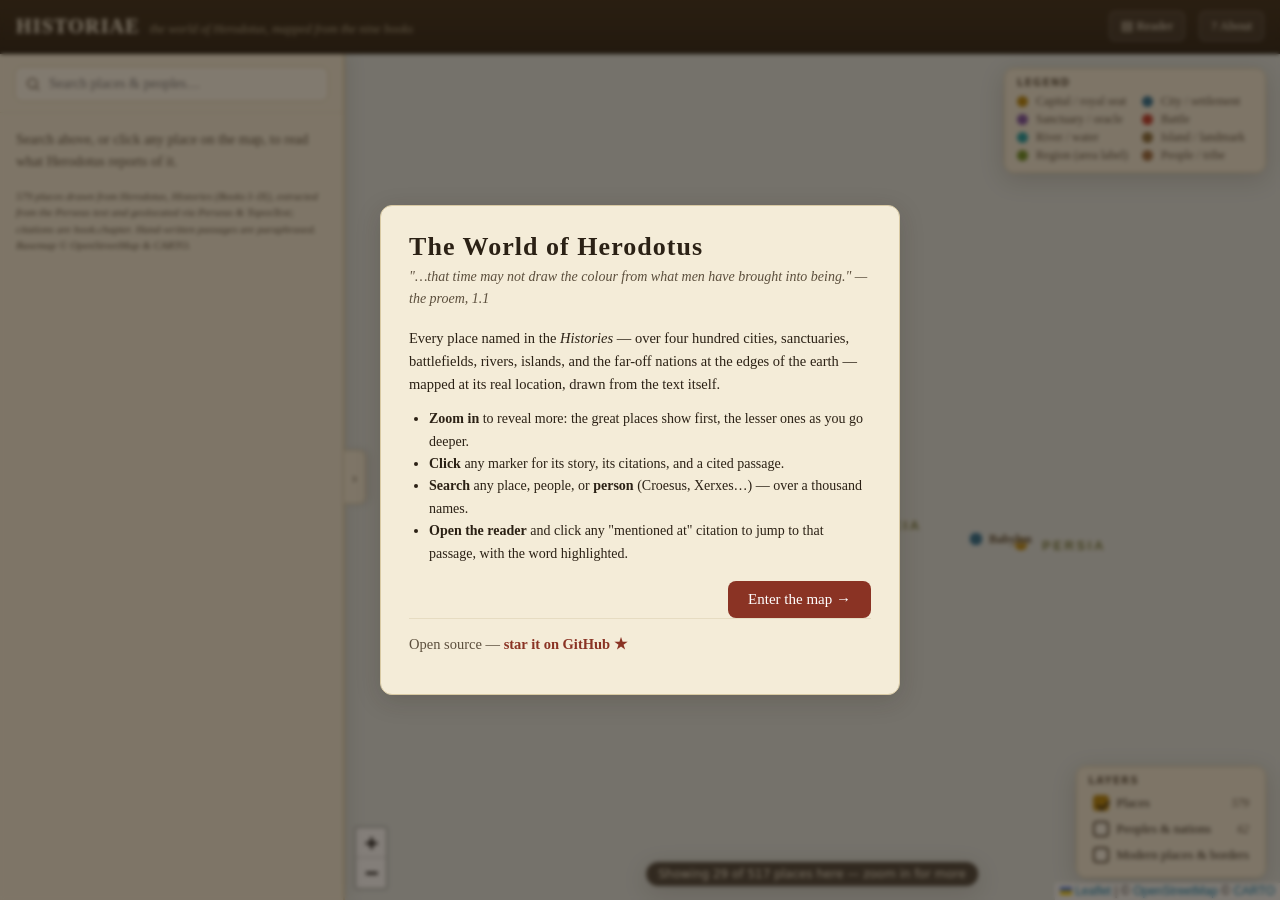
==== commit 128a3b8f: "Fix mis-geocoded pins; drop persons mistagged as places Perseus' Getty geocoding pinned many ancient" ====
--- a/herodotus-map.html
+++ b/herodotus-map.html
@@ -1411,7 +1411,7 @@
    Places extracted from the Perseus Godley TEI of Herodotus, geocoded
    inline by Perseus + ToposText (CC-BY), ranked by mention frequency,
    merged with hand-authored entries. Regenerate: python3 build_data.py */
-HERODOTUS.places = [{"id":"egypt","name":"Egypt","lat":27.0,"lng":30.0,"cat":"region","mentions":272,"refs":["1.1","1.2","1.5","1.30","1.77","1.93","1.105","1.140","1.182","1.193","1.198","2.1","2.2","2.4","2.5","2.6","2.7","2.8","2.9","2.11","2.12","2.13","2.14","2.15","2.16","2.17","2.18","2.22","2.28","2.31","2.32","2.34","2.35","2.36","2.39","2.42","2.43","2.45","2.49","2.50","2.52","2.55","2.57","2.61","2.62","2.65","2.66","2.71","2.73","2.75","2.79","2.91","2.94","2.96","2.97","2.98","2.99","2.100","2.102","2.104","2.105","2.106","2.107","2.108","2.109","2.113","2.116","2.118","2.119","2.124","2.128","2.129","2.133","2.135","2.136","2.137","2.139","2.140","2.141","2.142","2.144","2.145","2.146","2.147","2.149","2.151","2.152","2.153","2.154","2.157","2.158","2.160","2.161","2.164","2.171","2.177","2.178","2.179","2.180","2.181","3.1","3.3","3.4","3.5","3.6","3.7","3.10","3.11","3.12","3.13","3.14","3.15","3.19","3.27","3.30","3.31","3.34","3.37","3.39","3.42","3.44","3.45","3.47","3.61","3.62","3.63","3.65","3.88","3.91","3.97","3.107","3.126","3.129","3.139","3.140","3.160","4.39","4.41","4.42","4.43","4.47","4.152","4.159","4.165","4.166","4.168","4.180","4.181","4.186","4.200","4.203","4.204","4.205","5.53","7.2","7.4","7.5","7.7","7.8","7.20","7.69","7.70","7.89","7.91","7.181","9.32"],"books":[1,2,3,4,5,7,9],"rank":1,"minZoom":3,"gloss":"A kingdom in northeastern Africa, south of the Mediterranean and east of Libya, to which Io was carried by the Phoenicians, an episode central to Persian and Greek accounts of their mutual enmity."},{"id":"scythia","name":"Scythia","lat":47.5,"lng":31.01,"cat":"region","region":"Asia","pleiades":"1273","mentions":236,"refs":["1.15","1.73","1.74","1.103","1.104","1.105","1.106","1.130","1.215","2.22","2.103","2.110","2.167","3.134","4.1","4.2","4.3","4.4","4.5","4.6","4.7","4.8","4.10","4.11","4.12","4.13","4.17","4.18","4.19","4.20","4.21","4.22","4.23","4.24","4.27","4.28","4.29","4.30","4.31","4.32","4.33","4.46","4.48","4.49","4.51","4.52","4.53","4.54","4.55","4.56","4.57","4.58","4.59","4.63","4.64","4.66","4.67","4.68","4.71","4.72","4.73","4.75","4.76","4.77","4.78","4.79","4.80","4.81","4.83","4.91","4.97","4.98","4.99","4.100","4.101","4.102","4.105","4.110","4.111","4.113","4.118","4.119","4.120","4.121","4.122","4.124","4.125","4.127","4.128","4.129","4.130","4.132","4.133","4.134","4.135","4.136","4.137","4.139","4.140","4.142","5.24","5.27","6.40","6.41","6.84","7.10A","7.10C","7.18","7.20","7.52","7.59","7.64"],"books":[1,2,3,4,5,6,7],"rank":1,"aka":"Σκυθική","minZoom":3,"gloss":"Scythia, ancient region, now Ukraine and southern Russia, inhabited by the Skythoi."},{"id":"hellas","name":"Hellas","lat":39.0,"lng":22.0,"cat":"region","mentions":227,"refs":["1.1","1.3","1.27","1.29","1.56","1.69","1.92","2.43","2.44","2.50","2.52","2.54","2.56","2.91","2.94","2.104","2.109","2.114","2.135","2.146","2.182","3.6","3.102","3.104","3.106","3.107","3.122","3.130","3.134","3.135","3.136","3.137","3.138","4.76","4.77","4.143","5.92G","5.23","5.32","5.49","5.58","5.88","5.102","6.86A","6.24","6.48","6.49","6.61","6.94","6.98","6.106","6.109","6.122","6.126","6.131","6.138","7.8B","7.9C","7.10B","7.10H","7.1","7.5","7.6","7.7","7.11","7.12","7.13","7.15","7.17","7.18","7.21","7.25","7.32","7.38","7.39","7.46","7.47","7.56","7.57","7.82","7.94","7.99","7.101","7.102","7.105","7.108","7.126","7.131","7.135","7.138","7.139","7.144","7.145","7.147","7.148","7.150","7.152","7.157","7.158","7.159","7.161","7.162","7.168","7.172","7.175","7.176","7.177","7.178","7.196","7.201","7.203","7.209","7.235","7.239","8.60A","8.68A","8.140B","8.3","8.4","8.15","8.18","8.19","8.22","8.30","8.44","8.47","8.57","8.62","8.66","8.72","8.77","8.94","8.100","8.101","8.108","8.109","8.114","8.115","8.116","8.124","8.142","8.144","9.7A","9.7B","9.1","9.2","9.9","9.17","9.29","9.33","9.41","9.42","9.43","9.45","9.60","9.72","9.78","9.82","9.95","9.101","9.114","9.121"],"books":[1,2,3,4,5,6,7,8,9],"rank":1,"minZoom":3,"gloss":"The Greek homeland and its city-states, including Argos, Athens, and the Aegean islands, which the Phoenicians first visited, Helen was abducted from, and which Croesus later sought to subjugate."},{"id":"athens","name":"Athens","lat":37.9667,"lng":23.7333,"cat":"city","region":"Hellas (Attica)","pleiades":"579885","mentions":149,"refs":["1.60","1.62","1.64","1.98","1.143","1.146","1.147","1.173","2.7","3.160","5.55","5.57","5.61","5.62","5.63","5.64","5.65","5.66","5.70","5.71","5.72","5.76","5.77","5.79","5.81","5.82","5.87","5.91","5.96","5.97","5.113","6.86A","6.34","6.35","6.39","6.41","6.43","6.49","6.57","6.85","6.86","6.94","6.99","6.103","6.106","6.107","6.109","6.115","6.120","6.121","6.123","6.124","6.125","6.128","6.132","6.137","6.139","6.140","7.8B","7.9A","7.10H","7.2","7.5","7.6","7.8","7.32","7.62","7.90","7.95","7.133","7.137","7.138","7.140","7.142","7.157","7.168","7.182","7.189","8.68A","8.68B","8.140A","8.34","8.46","8.48","8.50","8.51","8.54","8.61","8.66","8.67","8.77","8.79","8.93","8.99","8.100","8.102","8.106","8.111","8.118","8.120","8.125","8.136","8.141","9.1","9.3","9.4","9.6","9.8","9.12","9.13","9.17","9.21","9.32","9.45","9.60","9.73","9.99","9.108","9.116"],"books":[1,2,3,5,6,7,8,9],"rank":1,"aka":"Ἀθῆναι · Athína","blurb":"The rising democracy at the story's heart. Cleisthenes' reforms set the tribes in order; Athens burns Sardis, wins at Marathon, is itself sacked by Xerxes, then triumphs at Salamis.","quote":{"text":"Herodotus calls the Athenians the saviours of Hellas — whichever side they joined would prevail; choosing freedom, they turned back the King.","cite":"7.139"},"hand":true,"minZoom":3},{"id":"asia","name":"Asia","lat":43.6811,"lng":87.3311,"cat":"region","pleiades":"915832","mentions":127,"refs":["1.4","1.6","1.15","1.16","1.72","1.79","1.95","1.102","1.103","1.104","1.106","1.107","1.108","1.130","1.143","1.149","1.173","1.177","1.192","1.209","2.16","2.17","2.103","3.56","3.88","3.90","3.94","3.96","3.98","3.115","3.117","3.137","3.138","4.1","4.4","4.11","4.12","4.36","4.40","4.41","4.42","4.44","4.45","4.143","4.198","5.12","5.15","5.17","5.30","5.49","5.50","5.96","5.97","5.119","6.24","6.43","6.45","6.58","6.70","6.116","6.118","6.119","7.9C","7.1","7.11","7.20","7.21","7.23","7.25","7.33","7.70","7.73","7.75","7.93","7.107","7.135","7.137","7.141","7.145","7.146","7.157","7.174","7.184","7.185","8.109","8.118","8.119","8.126","8.130","8.136","9.89","9.116","9.122"],"books":[1,2,3,4,5,6,7,8,9],"rank":1,"minZoom":3,"gloss":"Asia (continent), continent on Earth."},{"id":"sardis","name":"Sardis","lat":38.475,"lng":28.0167,"cat":"capital","region":"Lydia","pleiades":"550867","mentions":122,"refs":["1.7","1.15","1.19","1.22","1.27","1.29","1.30","1.35","1.43","1.47","1.48","1.69","1.70","1.73","1.77","1.78","1.79","1.80","1.81","1.84","1.86","1.91","1.152","1.153","1.154","1.155","1.156","1.157","2.106","3.5","3.48","3.49","3.120","3.126","3.128","3.129","4.45","5.11","5.12","5.13","5.23","5.24","5.25","5.31","5.52","5.53","5.54","5.73","5.96","5.99","5.100","5.101","5.102","5.103","5.105","5.106","5.108","5.116","5.122","5.123","6.1","6.4","6.5","6.30","6.42","6.101","6.125","7.8B","7.1","7.6","7.11","7.26","7.31","7.32","7.37","7.41","7.43","7.57","7.88","7.133","7.145","7.146","8.105","8.106","8.117","9.3","9.107","9.108"],"books":[1,2,3,4,5,6,7,8,9],"rank":1,"aka":"Σάρδις — Lydian capital","blurb":"Croesus' golden capital below Mt. Tmolus, taken by Cyrus and made the seat of Persian power in the west. Burned in the Ionian Revolt — the spark that drew Persia toward Greece.","quote":{"text":"Solon warned rich Croesus here to 'count no man happy until he is dead' — a saying he understood only on the pyre.","cite":"1.32"},"hand":true,"minZoom":3},{"id":"sparta","name":"Sparta","lat":37.0667,"lng":22.4417,"cat":"city","region":"Hellas (Laconia)","mentions":106,"refs":["1.65","1.68","1.69","1.70","1.82","1.141","1.152","2.113","3.46","3.55","3.148","4.87","4.147","5.92A","5.39","5.40","5.48","5.49","5.50","5.51","5.55","5.65","5.75","5.76","5.90","5.97","6.86A","6.86B","6.86D","6.49","6.50","6.51","6.57","6.61","6.63","6.65","6.67","6.68","6.70","6.71","6.72","6.74","6.75","6.81","6.84","6.85","6.105","6.106","6.120","7.3","7.101","7.133","7.134","7.136","7.137","7.169","7.204","7.206","7.209","7.220","7.224","7.228","7.229","7.230","7.232","7.234","8.114","8.124","8.131","8.132","8.142","8.144","9.11","9.12","9.35","9.53","9.70","9.73","9.76"],"books":[1,2,3,4,5,6,7,8,9],"rank":1,"aka":"Λακεδαίμων · Lacedaemon","blurb":"The pre-eminent land power of Greece, ruled by two kings at once and bound by iron custom. Leonidas leads the stand at Thermopylae; Pausanias commands at Plataea.","quote":{"text":"To Xerxes' demand for earth and water the Spartans answered by throwing his heralds down a well — 'take your earth and water there.'","cite":"7.133"},"hand":true,"minZoom":3},{"id":"libya","name":"Libya","lat":25.0,"lng":17.0,"cat":"region","region":"Libya","pleiades":"716588","mentions":100,"refs":["1.46","2.8","2.12","2.15","2.16","2.17","2.18","2.20","2.22","2.24","2.25","2.26","2.30","2.32","2.33","2.34","2.54","2.55","2.56","2.65","2.91","2.119","3.17","3.91","3.96","3.115","4.29","4.41","4.42","4.43","4.44","4.45","4.145","4.150","4.151","4.153","4.155","4.156","4.157","4.159","4.160","4.167","4.175","4.179","4.185","4.189","4.191","4.192","4.193","4.196","4.197","4.198","4.199","4.204","5.42","5.43","5.53","7.70"],"books":[1,2,3,4,5,7],"rank":1,"aka":"Λιβύη","minZoom":3,"gloss":"A vast region west of Egypt, home to the oracle of Ammon that Croesus consulted."},{"id":"delphi","name":"Delphi","lat":38.4917,"lng":22.5167,"cat":"sanctuary","region":"Hellas (Phocis)","mentions":88,"refs":["1.14","1.19","1.25","1.31","1.46","1.47","1.48","1.49","1.50","1.51","1.52","1.65","1.66","1.67","1.85","1.90","1.92","1.167","1.174","2.135","2.180","3.57","4.15","4.150","4.151","4.155","4.156","4.157","4.161","4.162","4.163","4.179","5.92B","5.92E","5.42","5.43","5.62","5.63","5.67","5.79","5.82","5.89","6.86C","6.19","6.27","6.34","6.35","6.52","6.57","6.66","6.70","6.76","6.135","6.139","7.111","7.132","7.139","7.140","7.142","7.148","7.163","7.165","7.169","7.239","8.27","8.35","8.82","8.114","8.121","8.122","9.33","9.42","9.43","9.81","9.93"],"books":[1,2,3,4,5,6,7,8,9],"rank":1,"aka":"Δελφοί — Oracle of Apollo","blurb":"The navel of the Greek world, whose ambiguous oracle steers the whole history. Croesus tests it, then is ruined by it; Athens is told to trust its 'wooden walls.'","quote":{"text":"'If Croesus crosses the Halys he will destroy a great empire.' He crossed — and destroyed his own.","cite":"1.53"},"hand":true,"minZoom":3},{"id":"phoenicia","name":"Phoenicia","lat":33.5,"lng":35.4,"cat":"region","region":"Lebanon","pleiades":"678334","mentions":88,"refs":["1.1","1.2","1.5","1.105","1.143","2.32","2.44","2.49","2.54","2.56","2.79","2.104","2.112","2.116","3.5","3.6","3.19","3.37","3.91","3.107","3.111","3.136","4.38","4.39","4.42","4.44","4.45","4.147","4.197","5.46","5.57","5.58","5.108","5.109","5.112","6.3","6.6","6.17","6.25","6.28","6.33","6.34","6.41","6.47","6.104","7.23","7.25","7.34","7.44","7.89","7.96","7.165","7.167","7.197","8.85","8.90","8.100","9.96"],"books":[1,2,3,4,5,6,7,8,9],"rank":1,"aka":"Φοινική","minZoom":3,"gloss":"Phoenicia, ancient region and people in Lebanon."},{"id":"miletus","name":"Miletus","lat":37.5,"lng":27.3,"cat":"city","region":"Ionia","pleiades":"599799","mentions":85,"refs":["1.15","1.17","1.18","1.19","1.20","1.21","1.22","1.74","1.75","1.142","1.146","1.157","1.170","2.159","4.137","4.138","5.92F","5.11","5.24","5.28","5.29","5.30","5.32","5.33","5.35","5.36","5.37","5.38","5.49","5.54","5.65","5.98","5.99","5.106","5.124","5.125","5.126","6.86A","6.86B","6.1","6.5","6.6","6.7","6.9","6.10","6.13","6.18","6.19","6.21","6.22","6.25","6.26","6.28","6.31","6.46","7.10C","9.97"],"books":[1,2,4,5,6,7,9],"rank":1,"aka":"Μίλητος","blurb":"Greatest of the Ionian cities, home of Thales and Hecataeus. Its tyrant Aristagoras raised the Ionian Revolt; when it failed, Persia razed the city and its fall was mourned on the Athenian stage.","quote":{"text":"When Phrynichus staged 'The Capture of Miletus' the Athenians wept and fined him — for reminding them of their own kin's misfortunes.","cite":"6.21"},"hand":true,"minZoom":3},{"id":"hellespont","name":"Hellespont","lat":40.2,"lng":26.4,"cat":"river","region":"Thrace","pleiades":"501434","mentions":80,"refs":["1.57","3.90","4.38","4.76","4.85","4.86","4.89","4.95","4.137","4.138","4.144","5.1","5.11","5.13","5.14","5.23","5.33","5.91","5.103","5.117","5.122","6.26","6.33","6.43","6.95","6.140","7.8B","7.10B","7.6","7.33","7.35","7.36","7.45","7.54","7.56","7.58","7.78","7.95","7.106","7.137","7.147","7.157","7.163","8.51","8.87","8.97","8.107","8.108","8.109","8.110","8.111","8.115","8.118","8.120","9.4","9.66","9.98","9.101","9.106","9.114","9.115"],"books":[1,3,4,5,6,7,8,9],"rank":1,"aka":"Ἑλλήσποντός","minZoom":3,"gloss":"Hellespont, strait, the modern Dardanelles in Turkey."},{"id":"persia","name":"Persia","lat":32.0,"lng":53.0,"cat":"region","mentions":72,"refs":["1.123","1.125","1.126","1.207","1.208","1.209","1.211","2.167","3.1","3.4","3.30","3.31","3.34","3.65","3.66","3.69","3.72","3.74","3.75","3.77","3.81","3.83","3.87","3.88","3.89","3.117","3.137","3.157","4.39","4.91","5.18","5.20","5.36","5.96","5.97","6.24","6.30","6.43","7.8A","7.10C","7.10H","7.3","7.6","7.29","7.41","7.50","7.51","7.53","7.106","7.107","7.117","8.97","8.98","8.119","9.24","9.81","9.96","9.107","9.109","9.111"],"books":[1,2,3,4,5,6,7,8,9],"rank":1,"minZoom":3,"gloss":"The region comprising the territories of Persian tribes under Median rule, located east of Mesopotamia, whose inhabitants Cyrus rallied to overthrow the Median king Astyages and establish Persian dominance."},{"id":"nile","name":"Nile","lat":30.166,"lng":31.1,"cat":"river","mentions":72,"refs":["1.193","2.4","2.10","2.11","2.13","2.15","2.16","2.17","2.18","2.19","2.20","2.22","2.24","2.25","2.26","2.28","2.29","2.31","2.32","2.33","2.34","2.35","2.72","2.90","2.93","2.97","2.99","2.108","2.111","2.113","2.124","2.127","2.138","2.149","2.150","2.154","2.155","2.158","2.179","3.10","4.39","4.42","4.50","4.53"],"books":[1,2,3,4],"rank":1,"minZoom":3,"gloss":"The river flowing northward through Egypt that by its annual flood deposits sediment to create arable land, and whose five mouths empty into the Mediterranean sea."},{"id":"samos","name":"Samos","lat":37.75,"lng":26.8,"cat":"city","region":"Ionian islands","pleiades":"599925","mentions":71,"refs":["1.51","1.70","1.142","1.148","2.135","2.148","2.182","3.39","3.40","3.41","3.43","3.44","3.45","3.47","3.48","3.49","3.54","3.55","3.56","3.59","3.60","3.120","3.121","3.122","3.131","3.139","3.140","3.142","3.143","3.144","3.146","3.148","3.149","3.150","4.43","4.87","4.95","4.138","4.162","4.163","4.164","5.27","6.13","6.14","6.25","6.95","8.85","8.130","8.132","9.90","9.96","9.106"],"books":[1,2,3,4,5,6,8,9],"rank":1,"aka":"Σάμος","blurb":"Island of the tyrant Polycrates, whose unbroken luck frightened his allies. He threw his most precious ring into the sea to court misfortune — and a fisherman brought it back inside a fish.","quote":{"text":"Amasis broke off his friendship with Polycrates, unwilling to grieve later for a friend whom fortune favoured too much.","cite":"3.43"},"hand":true,"minZoom":3},{"id":"corinth","name":"Corinth","lat":37.9083,"lng":22.9083,"cat":"city","region":"Hellas (Isthmus)","mentions":67,"refs":["1.14","1.23","1.24","1.50","1.51","2.167","3.48","3.49","3.50","3.52","3.53","4.162","5.92B","5.92D","5.92E","5.92F","5.92G","5.75","5.93","6.89","6.108","6.128","7.154","7.195","7.202","8.1","8.21","8.43","8.45","8.61","8.72","8.79","8.94","9.28","9.31","9.69","9.88","9.95","9.102","9.105"],"books":[1,2,3,4,5,6,7,8,9],"rank":1,"aka":"Κόρινθος","blurb":"Wealthy trading city astride the Isthmus, once ruled by the tyrant Periander. Its admiral Adeimantus quarrels with Themistocles on the eve of Salamis.","quote":{"text":"Periander, one of the Seven Sages, is also the tyrant who sent to the oracle of the dead to question his murdered wife.","cite":"5.92"},"hand":true,"minZoom":3},{"id":"europe","name":"Europe","lat":42.5,"lng":27.5,"cat":"region","mentions":60,"refs":["1.4","1.103","1.209","2.16","2.26","2.33","2.44","2.103","3.96","3.115","3.116","4.33","4.36","4.42","4.45","4.49","4.89","4.143","4.198","5.1","5.12","5.16","6.33","6.43","7.8B","7.8C","7.10B","7.5","7.9","7.20","7.33","7.50","7.54","7.56","7.73","7.126","7.148","7.172","7.174","7.185","8.51","8.97","8.108","8.109","9.14"],"books":[1,2,3,4,5,6,7,8,9],"rank":1,"minZoom":3,"gloss":"A continent and geopolitical region to the north and west of Asia and the Mediterranean, identified as the homeland of the Greeks and a territory distinct from Persian Asia in the Persians' geopolitical worldview."},{"id":"ionia","name":"Ionia","lat":38.2991,"lng":26.8016,"cat":"region","mentions":58,"refs":["1.6","1.91","1.142","1.152","1.162","1.163","1.169","1.170","1.171","1.174","2.106","3.39","3.122","4.98","4.137","4.138","5.28","5.30","5.31","5.37","5.65","5.98","5.106","5.108","5.109","5.115","5.123","5.124","6.86A","6.3","6.7","6.9","6.11","6.17","6.22","6.28","6.33","6.43","6.95","8.22","8.109","8.130","8.132","9.90","9.96","9.98","9.104","9.106"],"books":[1,2,3,4,5,6,8,9],"rank":1,"minZoom":3,"gloss":"A region on the Aegean coast of Asia Minor (modern Turkey) settled by Greek Ionians, divided into twelve cities with four distinct dialects, which fell under Lydian domination under Croesus before being conquered by Persia."},{"id":"peloponnese","name":"Peloponnese","lat":37.5,"lng":22.0,"cat":"region","region":"Peloponnese","pleiades":"570577","mentions":58,"refs":["1.56","1.61","1.68","1.145","2.171","3.56","3.59","4.148","4.179","5.42","5.74","5.76","6.86A","6.127","7.94","7.147","7.163","7.168","7.207","7.228","7.235","7.236","8.60A","8.60B","8.68B","8.31","8.40","8.43","8.44","8.49","8.50","8.57","8.65","8.70","8.71","8.73","8.74","8.79","8.100","8.101","8.113","8.141","9.9","9.26","9.27","9.39","9.50"],"books":[1,2,3,4,5,6,7,8,9],"rank":1,"aka":"Πελοπόννησος","minZoom":3,"gloss":"Peloponnese, geographic region, mainland Greece S of the Isthmus of Corinth."},{"id":"salamis","name":"Salamis (Attica)","lat":37.952,"lng":23.5408,"cat":"battle","region":"Saronic Gulf","pleiades":"580100","mentions":58,"refs":["7.141","7.142","7.143","7.166","7.168","8.60A","8.60B","8.60C","8.11","8.40","8.41","8.42","8.44","8.46","8.49","8.51","8.56","8.57","8.60","8.64","8.65","8.70","8.74","8.76","8.78","8.82","8.86","8.89","8.90","8.94","8.95","8.96","8.97","8.121","8.122","8.124","8.126","8.130","9.3","9.4","9.5","9.6","9.19"],"books":[7,8,9],"rank":1,"aka":"Σαλαμίς — sea-battle, 480 BC","blurb":"In these narrow straits Themistocles lured the vast Persian fleet into water where numbers could not tell. Xerxes watched from a throne on the shore as his ships were wrecked.","quote":{"text":"The Greeks fought in order and kept their line; the barbarians neither kept formation nor did anything with sense.","cite":"8.86"},"hand":true,"minZoom":3},{"id":"attica","name":"Attica","lat":38.83,"lng":23.5,"cat":"region","mentions":57,"refs":["1.60","1.62","4.99","5.63","5.64","5.65","5.74","5.76","5.81","5.87","5.89","6.73","6.102","6.120","6.137","6.138","6.139","6.140","7.10B","7.137","7.143","7.144","8.60C","8.40","8.49","8.50","8.51","8.53","8.65","8.87","8.96","8.110","8.144","9.7B","9.3","9.4","9.6","9.8","9.12","9.13","9.27","9.73","9.99"],"books":[1,4,5,6,7,8,9],"rank":1,"minZoom":3,"gloss":"The territory of Athens in central Greece, comprising the city-state and its surrounding region; scene of Pisistratus' factional struggles and his return to power."},{"id":"thessaly","name":"Thessaly","lat":39.5,"lng":22.25,"cat":"region","mentions":53,"refs":["3.96","4.145","5.64","6.72","6.74","6.127","7.6","7.108","7.128","7.129","7.130","7.132","7.172","7.173","7.174","7.175","7.176","7.182","7.196","7.198","7.208","7.213","7.232","8.113","8.114","8.115","8.126","8.129","8.131","8.133","8.135","9.1","9.31","9.77","9.89"],"books":[3,4,5,6,7,8,9],"rank":1,"minZoom":3,"gloss":"A region of northern Greece between the Aegean and the mountains of Macedonia, which paid tribute to the Persian king Darius and through which Lacedaemonian forces passed during their campaigns in Attica."},{"id":"boeotia","name":"Boeotia","lat":38.3169,"lng":23.1349,"cat":"region","mentions":53,"refs":["1.92","2.49","4.178","5.43","5.57","5.59","5.61","5.74","5.77","5.81","5.89","5.91","6.34","6.108","7.132","7.202","8.34","8.38","8.40","8.44","8.50","8.66","8.113","8.144","9.7B","9.2","9.6","9.13","9.15","9.17","9.19","9.24","9.31","9.39","9.46","9.47","9.67","9.87","9.100"],"books":[1,2,4,5,6,7,8,9],"rank":1,"minZoom":3,"gloss":"A region in central Greece north of Attica, settled in myth by Cadmus and the Phoenicians, and home to Thebes and other cities that figure in Greek religious history."},{"id":"phocis","name":"Phocis","lat":38.5557,"lng":22.6866,"cat":"region","mentions":52,"refs":["1.46","6.34","7.176","7.203","7.207","7.212","7.215","7.217","7.218","8.27","8.28","8.29","8.30","8.31","8.32","8.33","8.35","8.134","9.17","9.18","9.31","9.66","9.89"],"books":[1,6,7,8,9],"rank":1,"minZoom":3,"gloss":"A region in central Greece, north of the Gulf of Corinth and west of Boeotia, whose people fiercely resisted Persian invasion and earlier had defeated Thessalian forces with a famous stratagem involving whitened warriors."},{"id":"ppl-scythians","name":"Scythians","lat":49,"lng":34,"cat":"people","blurb":"The nomads of the northern steppe: no cities, no forts, their homes on wagons, their food the milk of mares. Because they carry all they have with them, no invader can catch or corner them.","quote":{"text":"They have contrived that none who attacks them can escape, and none can catch them unless they choose — a people without towns, carrying their houses with them.","cite":"4.46"},"books":[4],"refs":[],"mentions":50,"rank":1,"minZoom":3,"hand":true},{"id":"ppl-massagetae","name":"Massagetae","lat":44,"lng":58.5,"cat":"people","blurb":"A fierce people east of the Caspian, ruled by Queen Tomyris. They drink no wine, worship only the sun, and to them Cyrus the Great lost both his last battle and his head.","quote":{"text":"Tomyris filled a skin with blood and plunged Cyrus' head into it: 'You thirsted for blood; now drink your fill.'","cite":"1.214"},"books":[1],"refs":[],"mentions":50,"rank":1,"minZoom":3,"hand":true},{"id":"ppl-persians","name":"Persians","lat":30,"lng":53,"cat":"people","blurb":"The ruling people of the empire, quick to adopt foreign customs. They teach their sons three things only, and hold no disgrace worse than the lie.","quote":{"text":"They train their boys from five to twenty in three things alone: to ride, to draw the bow, and to speak the truth.","cite":"1.136"},"books":[1,3],"refs":[],"mentions":50,"rank":1,"minZoom":3,"hand":true},{"id":"ppl-medes","name":"Medes","lat":35.5,"lng":49,"cat":"people","blurb":"The people who first threw off Assyria and built an empire, until Cyrus turned the tables and made master into subject. Their dress and cavalry the Persians took for their own.","quote":{"text":"The Medes were the first to revolt from the Assyrians and win their freedom, and their example fired the other nations.","cite":"1.95"},"books":[1],"refs":[],"mentions":50,"rank":1,"minZoom":3,"hand":true},{"id":"ppl-lydians","name":"Lydians","lat":38.6,"lng":28.2,"cat":"people","blurb":"The people of Croesus, much like the Greeks in their ways — and, Herodotus says, the first men ever to strike coined money and to keep retail shops.","quote":{"text":"The Lydians were the first men we know to coin gold and silver money, and the first to become retail traders.","cite":"1.94"},"books":[1],"refs":[],"mentions":50,"rank":1,"minZoom":3,"hand":true},{"id":"ppl-egyptians","name":"Egyptians","lat":26.5,"lng":31.5,"cat":"people","blurb":"The most god-fearing and, they claim, the oldest of peoples — who in their manners and customs seem to have reversed the common practice of mankind.","quote":{"text":"Just as their climate and river are unlike all others, so in most of their manners and customs the Egyptians have reversed the common practice of the world.","cite":"2.35"},"books":[2],"refs":[],"mentions":50,"rank":1,"minZoom":3,"hand":true},{"id":"ppl-ethiopians","name":"Ethiopians","lat":18,"lng":32.5,"cat":"people","blurb":"The 'long-lived' people at the southern edge of the world, said to be the tallest and handsomest of men. Cambyses' army marched against them and starved before it ever arrived.","quote":{"text":"The Ethiopians are said to be the tallest and most beautiful of all men, and to live to a hundred and twenty years and more.","cite":"3.23"},"books":[3],"refs":[],"mentions":50,"rank":1,"minZoom":3,"hand":true},{"id":"ppl-libyans","name":"Libyans","lat":30.5,"lng":17,"cat":"people","blurb":"The many tribes strung along the North African coast and inland — some nomads following their herds, whom Herodotus catalogues nation by nation from Egypt to the Atlas.","quote":{"text":"The nomad Libyans bury their dead as the Greeks do, and hold the land the healthiest in the world for its lack of change in the seasons.","cite":"4.187"},"books":[4],"refs":[],"mentions":50,"rank":1,"minZoom":3,"hand":true},{"id":"ppl-thracians","name":"Thracians","lat":42,"lng":25.5,"cat":"people","blurb":"The most numerous nation on earth after the Indians, Herodotus says — and the most formidable, were they not hopelessly divided. Ungoverned, they can never be strong.","quote":{"text":"If the Thracians were ruled by one man, or of one mind, they would be invincible and by far the mightiest of nations.","cite":"5.3"},"books":[5],"refs":[],"mentions":50,"rank":1,"minZoom":3,"hand":true},{"id":"ppl-getae","name":"Getae","lat":44,"lng":27,"cat":"people","blurb":"The bravest and most just of the Thracians, who believe they do not die but go to the god Zalmoxis. Every four years they send him a messenger — hurled onto the points of spears.","quote":{"text":"They call themselves 'immortalizing,' holding that the dead do not perish but go to the god Zalmoxis.","cite":"4.94"},"books":[4],"refs":[],"mentions":50,"rank":1,"minZoom":3,"hand":true},{"id":"ppl-indians","name":"Indians","lat":28,"lng":72,"cat":"people","blurb":"The most populous nation known, made of many tribes with strange and opposite ways — some eating no living thing, others eating their own aged kin. From India comes gold dug up by monstrous ants.","quote":{"text":"In the Indian desert live ants smaller than dogs but bigger than foxes, which throw up sand full of gold as they burrow.","cite":"3.102"},"books":[3],"refs":[],"mentions":50,"rank":1,"minZoom":3,"hand":true},{"id":"ppl-arabians","name":"Arabians","lat":23,"lng":45,"cat":"people","blurb":"The only land that yields frankincense, myrrh, cassia and cinnamon — spices, Herodotus reports, guarded by winged serpents and gathered only by strange and perilous shifts.","quote":{"text":"Winged serpents guard the frankincense trees, and are driven off only by the smoke of burning storax.","cite":"3.107"},"books":[3],"refs":[],"mentions":50,"rank":1,"minZoom":3,"hand":true},{"id":"ppl-phoenicians","name":"Phoenicians","lat":34,"lng":35.4,"cat":"people","blurb":"The great seafarers and traders of the Levant, who Herodotus says came originally from the Red Sea. From them the Greeks received their letters — the 'Phoenician characters.'","quote":{"text":"The Phoenicians who came with Cadmus brought many arts into Greece, and above all letters, which the Greeks had not had before.","cite":"5.58"},"books":[1,2,5],"refs":[],"mentions":50,"rank":1,"minZoom":3,"hand":true},{"id":"ppl-babylonians-assyrians","name":"Babylonians / Assyrians","lat":33,"lng":44.5,"cat":"people","blurb":"The people of the great river-plain, whom Herodotus describes with equal wonder and disapproval — praising their wisest custom, the marriage-auction, and deploring their strangest.","quote":{"text":"Their wisest custom, in my judgement, was this: in every village they auctioned the marriageable girls once a year, the fair ones dowering the plain.","cite":"1.196"},"books":[1],"refs":[],"mentions":50,"rank":1,"minZoom":3,"hand":true},{"id":"ppl-sauromatae","name":"Sauromatae","lat":48.5,"lng":45.5,"cat":"people","blurb":"A people east of the Don, born (the story goes) of Scythian men and Amazon women. Their women ride, hunt and go to war like the men, and none may marry until she has killed an enemy.","quote":{"text":"Their women ride to the hunt and to war as the men do; no girl weds until she has slain a man of the enemy.","cite":"4.117"},"books":[4],"refs":[],"mentions":50,"rank":1,"minZoom":3,"hand":true},{"id":"ppl-garamantes","name":"Garamantes","lat":26.4,"lng":13,"cat":"people","blurb":"A great nation of the inner Libyan desert who spread earth over the salt to sow crops, and who hunt the 'cave-dwelling Ethiopians' from four-horse chariots.","quote":{"text":"The Garamantes hunt the cave-dwelling Ethiopians in four-horse chariots, for those are the swiftest-footed of all men of whom we hear.","cite":"4.183"},"books":[4],"refs":[],"mentions":50,"rank":1,"minZoom":3,"hand":true},{"id":"ppl-nasamones","name":"Nasamones","lat":30.5,"lng":19.5,"cat":"people","blurb":"A Libyan people of the Syrtis, whose bold young men once crossed the whole desert to the south-west and reached a great river of crocodiles running east — the first hint of the Niger, or the Nile's course.","quote":{"text":"They came to a city by a great river running from west to east, full of crocodiles; and its people were small, dark men.","cite":"2.32"},"books":[2,4],"refs":[],"mentions":50,"rank":1,"minZoom":3,"hand":true},{"id":"ppl-neuri","name":"Neuri","lat":50.5,"lng":27,"cat":"people","blurb":"A people beyond Scythia of whom the Scythians told a strange thing: that once every year each of the Neuri becomes a wolf for a few days, and then a man again.","quote":{"text":"It seems these people are wizards; for the Scythians say each Neurian turns into a wolf once a year, then back into a man.","cite":"4.105"},"books":[4],"refs":[],"mentions":50,"rank":1,"minZoom":3,"hand":true},{"id":"ppl-androphagi","name":"Androphagi","lat":53,"lng":33,"cat":"people","blurb":"The 'man-eaters' of the far north, of all men the most savage, who keep no law and no justice — the human edge of the knowable world.","quote":{"text":"The Androphagi have the most savage customs of all men: they keep no justice and use no law of any kind.","cite":"4.106"},"books":[4],"refs":[],"mentions":50,"rank":1,"minZoom":3,"hand":true},{"id":"aegina","name":"Aegina","lat":37.75,"lng":23.433,"cat":"city","mentions":48,"refs":["3.59","3.131","4.152","5.81","5.84","5.85","5.86","5.87","5.89","6.35","6.50","6.61","6.73","6.85","6.88","6.89","6.90","6.91","6.92","6.94","7.144","7.147","8.60A","8.60C","8.41","8.64","8.79","8.81","8.83","8.84","8.92","8.131","8.132","9.75","9.76","9.78","9.79"],"books":[3,4,5,6,7,8,9],"rank":1,"minZoom":3,"gloss":"An island in the Saronic Gulf off the Peloponnese, celebrated for its naval power and merchants, whose ships defeated the Samians at Cydonia and whose citizens—descendants of Aeacus—were renowned warriors and traders."},{"id":"lacedaemon","name":"Lacedaemon","lat":37.83,"lng":22.416,"cat":"city","mentions":46,"refs":["1.67","1.174","2.117","3.45","3.56","3.148","4.145","4.147","5.38","5.48","5.75","5.90","5.96","5.97","6.86A","6.56","6.58","6.70","7.10H","7.32","7.153","7.220","7.231","7.234","7.239","8.124","8.125","9.6","9.7","9.12","9.26","9.27","9.29","9.37","9.48","9.59","9.63"],"books":[1,2,3,4,5,6,7,8,9],"rank":1,"minZoom":3,"gloss":"A city-state in southern Greece, the leading Spartan power, which consulted the Delphic oracle about wars against Tegea and sent military aid to Samian exiles against the tyrant Polycrates."},{"id":"memphis","name":"Memphis","lat":29.85,"lng":31.25,"cat":"city","region":"Egypt (Lower)","pleiades":"736963","mentions":43,"refs":["2.2","2.3","2.8","2.10","2.12","2.13","2.14","2.38","2.97","2.99","2.112","2.114","2.115","2.119","2.150","2.153","2.154","2.158","2.175","2.176","3.6","3.13","3.14","3.16","3.25","3.27","3.37","3.91","3.139","4.181"],"books":[2,3,4],"rank":1,"aka":"Μέμφις","blurb":"The great city at the junction of Upper and Lower Egypt, where Herodotus questioned the priests. Here Cambyses, having conquered Egypt, is said to have stabbed the sacred Apis bull in his madness.","quote":{"text":"Cambyses, mocking the Egyptians' joy at the new Apis, ran the bull through the thigh — and thereafter, the Egyptians say, was utterly mad.","cite":"3.29"},"hand":true,"minZoom":3},{"id":"babylon","name":"Babylon","lat":32.55,"lng":44.4,"cat":"city","region":"Mesopotamia","pleiades":"893951","mentions":42,"refs":["1.93","1.106","1.153","1.178","1.179","1.184","1.185","1.187","1.189","1.190","1.191","1.192","1.193","1.194","1.196","3.92","3.151","3.152","3.153","3.154","3.155","3.156","3.157","3.159","3.160","4.1","4.198","7.62","7.139"],"books":[1,3,4,7],"rank":1,"aka":"Βαβυλών","blurb":"The vast square city on the Euphrates, its walls so wide a four-horse chariot could turn atop them. Cyrus took it by diverting the river; it revolted under Darius and was retaken by the ruse of Zopyrus.","quote":{"text":"Babylon so far surpasses every city we know in splendour that Herodotus pauses to describe its walls, its river, and its strange customs at length.","cite":"1.178"},"hand":true,"minZoom":3},{"id":"susa","name":"Susa","lat":32.2,"lng":48.333,"cat":"capital","region":"Persia (Elam)","pleiades":"912936","mentions":42,"refs":["1.188","3.30","3.64","3.65","3.70","3.91","3.129","3.132","3.140","4.83","4.85","5.24","5.25","5.30","5.32","5.35","5.49","5.52","5.53","5.54","5.107","6.1","6.20","6.30","6.119","7.3","7.6","7.53","7.135","7.136","7.151","7.152","7.239","8.54","8.99","9.108"],"books":[1,3,4,5,6,7,8,9],"rank":1,"aka":"Σοῦσα — the King's seat","blurb":"The administrative heart of the Persian Empire and terminus of the Royal Road. From here Darius and Xerxes send out their armies, and here the King's word becomes the world's.","quote":{"text":"From Sardis to Susa the Royal Road runs 111 stations and 90 days' journey; nothing mortal travels faster than the King's couriers.","cite":"5.52 / 8.98"},"hand":true,"minZoom":3},{"id":"pontus","name":"Pontus","lat":42.0,"lng":38.0,"cat":"river","region":"Pontus","pleiades":"1224","mentions":39,"refs":["1.6","1.72","1.76","1.110","2.33","2.34","3.93","4.8","4.10","4.17","4.24","4.37","4.38","4.46","4.81","4.85","4.86","4.87","4.89","4.90","4.95","4.99","6.5","6.26","6.33","7.36","7.55","7.95","7.147"],"books":[1,2,3,4,6,7],"rank":2,"aka":"Πόντος","minZoom":5,"gloss":"A sea bordered by Scythia to the north and Asia Minor and the Hellespont to the south, on whose shores Greek colonists dwell and from whose ports trade and intelligence about the interior peoples are conducted."},{"id":"artemisium","name":"Artemisium","lat":39.0083,"lng":23.2417,"cat":"battle","region":"North Euboea","pleiades":"599525","mentions":39,"refs":["7.175","7.176","7.177","7.183","7.192","7.194","7.195","8.2","8.4","8.5","8.6","8.8","8.11","8.14","8.16","8.21","8.22","8.23","8.40","8.42","8.43","8.44","8.45","8.46","8.66","8.76","8.82","9.98"],"books":[7,8,9],"rank":2,"aka":"Ἀρτεμίσιον — naval action, 480 BC","blurb":"The cape off northern Euboea where the Greek fleet first fought the Persians at sea, on the same days as Thermopylae, before falling back to Salamis.","quote":{"text":"A great storm off the 'Ovens' wrecked much of the Persian fleet before the fighting even began; the Greeks said Poseidon was their ally.","cite":"8.13"},"hand":true,"minZoom":5},{"id":"cyrene","name":"Cyrene","lat":32.833,"lng":21.866,"cat":"city","region":"Libya (Cyrenaica)","pleiades":"373778","mentions":35,"refs":["2.32","2.33","2.96","2.161","2.181","2.182","3.13","3.91","3.131","4.151","4.152","4.156","4.159","4.161","4.162","4.163","4.164","4.165","4.170","4.171","4.186","4.199","4.203","5.47"],"books":[2,3,4,5],"rank":2,"aka":"Κυρήνη","blurb":"The Greek colony in Libya founded, on Delphi's insistence, by Battus and the men of Thera. Its story — drought, oracle, and a stammering king made ruler of a new land — fills much of Book 4.","quote":{"text":"The Pythia told Battus, who had come to ask about his voice, to found a city in Libya instead — and would not be gainsaid.","cite":"4.155"},"hand":true,"minZoom":5},{"id":"plataea","name":"Plataea","lat":38.2,"lng":23.2667,"cat":"battle","region":"Hellas (Boeotia)","pleiades":"541063","mentions":35,"refs":["4.81","6.108","7.132","7.231","7.233","8.50","9.7","9.15","9.16","9.25","9.30","9.31","9.35","9.36","9.39","9.51","9.52","9.61","9.65","9.70","9.72","9.76","9.78","9.81","9.85","9.86","9.88","9.89","9.90","9.100","9.101"],"books":[4,6,7,8,9],"rank":2,"aka":"Πλάταια — battle, 479 BC","blurb":"The last great land battle, where Pausanias' allied army destroyed Mardonius' host. With Mardonius dead, the Persian invasion of Greece was finished.","quote":{"text":"Pausanias won the fairest victory of all we know — over Mardonius and the flower of the Persian army.","cite":"9.64"},"hand":true,"minZoom":5},{"id":"thessalians","name":"Thessalians","lat":39.4439,"lng":22.2954,"cat":"people","mentions":35,"refs":["5.63","5.94","7.129","7.130","7.132","7.172","7.174","7.176","7.191","7.215","7.233","8.27","8.28","8.29","8.30","8.31","8.32","9.17","9.18","9.31","9.46","9.89"],"books":[5,7,8,9],"rank":2,"minZoom":5,"gloss":"A people inhabiting Thessaly in northern Greece, noted for their cavalry, who allied with the Pisistratid tyrants and offered exiled Hippias the city of Iolcus."},{"id":"thermopylae","name":"Thermopylae","lat":38.8,"lng":22.5583,"cat":"battle","region":"Hellas (Malis)","pleiades":"541140","mentions":34,"refs":["7.175","7.176","7.177","7.184","7.186","7.200","7.201","7.205","7.206","7.207","7.213","7.219","7.233","7.234","8.15","8.21","8.24","8.27","8.66","8.71","9.30","9.71","9.78","9.79"],"books":[7,8,9],"rank":2,"aka":"Θερμοπύλαι — battle, 480 BC","blurb":"The 'Hot Gates,' a narrow pass between mountain and sea. Leonidas and his 300 Spartans, betrayed by the mountain path, die to the last man holding it.","quote":{"text":"Told the Persian arrows would blot out the sun, Dieneces replied: 'Good — then we shall fight in the shade.'","cite":"7.226"},"hand":true,"minZoom":5},{"id":"thebes","name":"Thebes (Egypt)","lat":25.683,"lng":32.666,"cat":"city","region":"Egypt (Upper)","pleiades":"786017","mentions":33,"refs":["1.182","2.3","2.9","2.42","2.54","2.55","2.56","2.57","2.69","2.74","2.143","2.166","2.175","3.10","3.25","3.26","4.181","5.53"],"books":[1,2,3,4,5],"rank":2,"aka":"Θῆβαι — Waset","blurb":"Egypt's ancient religious capital, where the priests showed Herodotus 341 colossal statues of high priests, father to son, as proof of the immense antiquity of their land.","quote":{"text":"The priests reckoned 341 generations of men, and in all that time, they said, no god had ever appeared in human form.","cite":"2.142"},"hand":true,"minZoom":5},{"id":"macedonia","name":"Macedonia","lat":40.7438,"lng":22.0207,"cat":"region","mentions":32,"refs":["5.17","5.20","5.21","5.94","6.44","6.45","7.9A","7.9B","7.25","7.73","7.127","7.128","7.173","7.185","8.34","8.115","8.126","8.127","8.137","8.138","9.31","9.44","9.89"],"books":[5,6,7,8,9],"rank":2,"minZoom":5,"gloss":"A region of northern Greece, bounded by the Prasiad lake to the east and the Dysorum mountain, whose king Amyntas submitted to Persian demands and whose prince Alexander later massacred Persian envoys; later subdued by Mardonius's army during Xerxes' invasion."},{"id":"assyria","name":"Assyria","lat":36.1,"lng":43.2,"cat":"region","region":"Mesopotamia","pleiades":"569131178","mentions":32,"refs":["1.95","1.102","1.103","1.105","1.106","1.131","1.178","1.188","1.192","1.193","1.194","1.196","2.17","2.30","2.141","3.92","3.155","4.39","5.52","5.53","7.9","7.63"],"books":[1,2,3,4,5,7],"rank":2,"minZoom":5,"gloss":"Assyria, broad region, people, and empire."},{"id":"argos","name":"Argos","lat":37.6417,"lng":22.7333,"cat":"city","region":"Hellas (Argolis)","pleiades":"570106","mentions":31,"refs":["1.1","1.5","1.31","1.82","5.67","5.89","6.76","6.77","6.80","6.81","6.82","6.83","6.127","7.137","7.145","7.148","7.149","7.150","7.151","7.152","8.137","8.138","9.34"],"books":[1,5,6,7,8,9],"rank":2,"aka":"Ἄργος","blurb":"Ancient rival of Sparta. Bled white by an earlier defeat, Argos sits out the Persian War — demanding joint command as its price for joining, and refused.","quote":{"text":"The Argives said they would rather be subject to the barbarians than yield precedence to the Spartans.","cite":"7.149"},"hand":true,"minZoom":5},{"id":"eretria","name":"Eretria","lat":38.3917,"lng":23.8083,"cat":"city","region":"Central Greece","pleiades":"579925","mentions":31,"refs":["1.61","1.62","5.57","5.99","5.102","6.43","6.94","6.98","6.99","6.100","6.101","6.102","6.106","6.107","6.119","6.127","8.1","8.46","9.28","9.31"],"books":[1,5,6,8,9],"rank":2,"aka":"Ἐρέτρια","minZoom":5,"gloss":"Eretria, important Archaic to Late Antique polis at Eretria in Euboia Central Greece."},{"id":"sicily","name":"Sicily","lat":37.5,"lng":14.0,"cat":"region","mentions":29,"refs":["1.24","5.43","5.46","6.17","6.22","6.23","6.24","7.145","7.153","7.156","7.157","7.163","7.164","7.165","7.166","7.167","7.168","7.170","7.205","8.3"],"books":[1,5,6,7,8],"rank":2,"minZoom":5,"gloss":"A large island in the western Mediterranean, southwest of Italy, known to Herodotus as a destination for Greek colonization attempts and pirate operations."},{"id":"aeolia","name":"Aeolia","lat":38.8435,"lng":27.0116,"cat":"region","mentions":27,"refs":["1.6","1.28","1.141","1.149","1.150","1.152","1.157","1.171","2.1","3.90","4.89","4.138","5.94","5.122","5.123","6.8","6.28","6.98","7.9A","7.95","7.194","9.115"],"books":[1,2,3,4,5,6,7,9],"rank":2,"minZoom":5,"gloss":"A region on the coast of Asia Minor north of Ionia, whose cities (notably Cyme) were conquered and subject to Persian rule during the wars described by Herodotus."},{"id":"arcadia","name":"Arcadia","lat":37.583,"lng":22.25,"cat":"region","mentions":26,"refs":["1.66","1.67","2.171","4.161","5.49","6.74","6.83","7.90","7.170","7.202","8.26","8.72","8.73","9.27","9.28","9.35"],"books":[1,2,4,5,6,7,8,9],"rank":2,"minZoom":5,"gloss":"A region in the central Peloponnese, inland and mountainous, home to various independent tribes; the Spartans initially sought to conquer it but were repelled by Tegea, and later Cleomenes stirred up the Arcadians against Sparta by invoking oaths at the sacred spring of the Styx near Nonacris."},{"id":"thebes-2","name":"Thebes (Boeotia)","lat":38.325,"lng":23.3333,"cat":"city","region":"Hellas (Boeotia)","pleiades":"541138","mentions":25,"refs":["1.52","1.92","1.166","4.32","4.149","5.59","6.34","8.134","9.13","9.16","9.17","9.27","9.41","9.43","9.58","9.65","9.66","9.67","9.86","9.87","9.88"],"books":[1,4,5,6,7,8,9],"rank":2,"aka":"Θῆβαι","blurb":"The great Boeotian city that 'medized' — went over to the King. Its cavalry rides with the Persians until the reckoning at nearby Plataea.","quote":{"text":"At Thermopylae the Thebans, Herodotus says, were kept in the line against their will, and deserted to the Persians when they could.","cite":"7.222"},"hand":true,"minZoom":5},{"id":"delos","name":"Delos","lat":37.4,"lng":25.2833,"cat":"sanctuary","region":"Cyclades","pleiades":"599588","mentions":25,"refs":["1.64","2.170","4.33","4.34","4.35","6.97","6.98","6.99","6.118","8.132","8.133","9.90","9.96"],"books":[1,2,4,6,8,9],"rank":2,"aka":"Δῆλος — birthplace of Apollo","blurb":"The sacred island the Persian admiral Datis spared and honoured on his way to Marathon — then it was shaken by the only earthquake Delos ever felt, an omen of the age to come.","quote":{"text":"Delos was moved by an earthquake, the first and last shock down to my time — a sign, men thought, of the evils that were coming.","cite":"6.98"},"hand":true,"minZoom":5},{"id":"cilicia","name":"Cilicia","lat":36.666,"lng":34.333,"cat":"region","mentions":25,"refs":["1.28","1.72","2.17","2.34","3.90","5.49","5.52","5.108","5.118","6.6","6.43","6.95","7.77","7.91","7.98","8.68C","8.100","9.107"],"books":[1,2,3,5,6,7,8,9],"rank":2,"minZoom":5,"gloss":"A region on the southern coast of Asia Minor, bounded by the Halys river to the north and forming part of the Persian tribute system under Darius, notable for its strategic location and its substantial annual tribute of horses and silver."},{"id":"phrygia","name":"Phrygia","lat":37.5,"lng":32.5,"cat":"region","mentions":24,"refs":["1.14","1.28","1.35","1.72","2.2","3.90","5.49","5.52","5.98","5.102","5.118","7.26","7.30","7.31","7.73","7.77","8.136","9.32"],"books":[1,2,3,5,7,8,9],"rank":2,"minZoom":5,"gloss":"A region in western Asia Minor (Anatolia) bounded by Lydia to the west, through which the Persian Royal Road passed for twenty stages on its route eastward to Cappadocia."},{"id":"lesbos","name":"Lesbos","lat":39.166,"lng":26.333,"cat":"landmark","region":"North Aegean","pleiades":"550696","mentions":24,"refs":["1.23","1.24","1.151","1.160","1.202","3.39","4.97","5.26","5.98","6.5","6.8","6.14","6.26","6.27","6.28","6.31","9.106"],"books":[1,3,4,5,6,9],"rank":2,"aka":"Λέσβος","minZoom":5,"gloss":"Lesbos, important island in the eastern Aegean, also Mytilene."},{"id":"syria","name":"Syria","lat":35.0,"lng":38.0,"cat":"region","mentions":23,"refs":["1.6","1.105","2.11","2.12","2.20","2.106","2.116","2.152","2.157","2.158","3.6","3.62","3.64","3.91","5.57","7.89"],"books":[1,2,3,5,7],"rank":2,"minZoom":5,"gloss":"A region east of Egypt and the Mediterranean, extending southeastward toward Arabia and Aethiopia, through which the Scythians passed and where cities like Ascalon were located."},{"id":"strymon","name":"Strymon","lat":41.8095,"lng":23.1612,"cat":"river","mentions":23,"refs":["1.64","5.1","5.13","5.16","5.17","5.23","5.98","7.24","7.25","7.75","7.107","7.110","7.113","7.114","7.115","8.115","8.118","8.120"],"books":[1,5,7,8],"rank":2,"minZoom":5,"gloss":"A river in northern Greece flowing into the Aegean near the Hellespont, forming the boundary of Paeonia and marking the limit of Persian conquest under Megabazus."},{"id":"tegea","name":"Tegea","lat":37.5,"lng":22.4,"cat":"city","region":"Peloponnese","pleiades":"570707","mentions":22,"refs":["1.66","1.67","1.68","6.72","6.105","7.170","7.202","8.124","9.9","9.27","9.28","9.35","9.37","9.59","9.62"],"books":[1,6,7,8,9],"rank":2,"aka":"Τεγέα","minZoom":5,"gloss":"Tegea, important Archaic polis at Piali/Episkopi in Arkadia Peloponnese."},{"id":"euboea","name":"Euboea","lat":38.566,"lng":23.833,"cat":"landmark","mentions":22,"refs":["1.146","4.33","5.31","5.77","6.100","6.127","7.176","7.183","7.189","7.192","8.68A","8.4","8.6","8.7","8.8","8.13","8.14","8.20","8.69","8.86"],"books":[1,4,5,6,7,8],"rank":2,"minZoom":5,"gloss":"A large island off the east coast of central Greece, wealthy and strategically important as a stepping-stone for Persian expansion into the Aegean and mainland Greece."},{"id":"arabia","name":"Arabia","lat":25.0,"lng":45.0,"cat":"region","mentions":22,"refs":["1.198","2.8","2.11","2.12","2.15","2.30","2.73","2.75","2.141","2.158","3.9","3.30","3.107","3.109","3.111","3.113","4.39"],"books":[1,2,3,4],"rank":2,"minZoom":5,"gloss":"A mountainous region east of Egypt extending from the Mediterranean to the Red Sea, yielding frankincense and bordered by the Nile valley, mentioned by Herodotus as sharing certain burial customs with Babylon and Egypt."},{"id":"chios","name":"Chios","lat":38.366,"lng":26.0,"cat":"landmark","mentions":22,"refs":["1.142","1.160","1.164","1.165","2.178","4.138","5.33","5.34","5.98","6.2","6.5","6.26","6.31","8.105","8.132"],"books":[1,2,4,5,6,8],"rank":2,"minZoom":5,"gloss":"An Ionian island city (one of the two Ionian settlements on islands), lying off the coast of Lydia in the Aegean Sea, whose inhabitants spoke the same dialect as Erythrae and who harbored the fugitive Pactyes before surrendering him to the Persians in exchange for the district of Atarneus."},{"id":"cyprus","name":"Cyprus","lat":35.0,"lng":33.0,"cat":"landmark","mentions":21,"refs":["1.105","1.199","2.79","2.182","3.91","4.162","4.164","5.31","5.49","5.104","5.108","5.109","5.113","5.115","7.98"],"books":[1,2,3,4,5,7],"rank":2,"minZoom":5,"gloss":"An island in the eastern Mediterranean where a temple of Aphrodite existed (said by Cyprians themselves to be founded from the older temple in Syria), and which was conquered and made tributary by the Egyptian king Amasis."},{"id":"babylonia","name":"Babylonia","lat":31.6283,"lng":45.4954,"cat":"region","region":"Mesopotamia","pleiades":"912816","mentions":21,"refs":["1.77","1.186","1.190","1.191","1.193","1.200","2.109","3.150","3.151","3.152","3.154","3.155","3.156","3.157","3.158","3.159"],"books":[1,2,3],"rank":2,"minZoom":5,"gloss":"Babylonia, ancient Akkadian region in Mesopotamia."},{"id":"ephesus","name":"Ephesus","lat":37.916,"lng":27.316,"cat":"city","region":"Ionia","pleiades":"599612","mentions":21,"refs":["1.26","1.92","1.142","1.147","2.10","2.106","2.148","5.54","5.100","5.102","6.16","6.84","8.103","8.105","8.107"],"books":[1,2,5,6,8],"rank":2,"aka":"Ἔφεσος","blurb":"Wealthy Ionian city of the great temple of Artemis, and the western end of the road up-country to Sardis. Croesus, taking the city, dedicated most of its columns.","quote":{"text":"The Ephesians, when besieged by Croesus, dedicated their city to Artemis by tying a rope from the temple to the wall.","cite":"1.26"},"hand":true,"minZoom":5},{"id":"ethiopia","name":"Ethiopia","lat":8.0,"lng":39.0,"cat":"region","mentions":20,"refs":["2.22","2.28","2.29","2.30","2.42","2.110","2.137","2.139","2.146","2.161","3.17","3.20","3.25","3.26","3.114","7.90"],"books":[2,3,7],"rank":2,"minZoom":5,"gloss":"A region south of Egypt, through which the Nile flows from its mysterious sources; hot, rainless, and inhabited by dark-skinned peoples and nomadic tribes, with the great city of Meroe as its capital."},{"id":"abydos","name":"Abydos","lat":40.2,"lng":26.416,"cat":"city","region":"Troad","pleiades":"501325","mentions":20,"refs":["4.138","5.117","6.26","7.33","7.34","7.37","7.43","7.44","7.45","7.95","7.147","7.174","8.117","8.130","9.114"],"books":[4,5,6,7,8,9],"rank":2,"aka":"Ἄβυδος","minZoom":5,"gloss":"Abydos, important Archaic to Late Antique polis at Nara Burnu in the Troad (Aegean Turkey)."},{"id":"thera","name":"Thera","lat":36.4,"lng":25.433,"cat":"landmark","region":"Caria","pleiades":"599972","mentions":20,"refs":["4.147","4.148","4.149","4.150","4.151","4.152","4.153","4.154","4.155","4.156","4.164","5.42"],"books":[4,5],"rank":2,"aka":"Θήρα","minZoom":5,"gloss":"An island in the Aegean Sea, originally called Calliste, colonized from Lacedaemon by Theras (a Spartan regent and descendant of Cadmus) around the mid-seventh century BC, which then served as the staging point for the Greek colonization of Libya."},{"id":"lemnos","name":"Lemnos","lat":39.916,"lng":25.25,"cat":"landmark","region":"North Aegean","pleiades":"550693","mentions":19,"refs":["4.145","5.26","5.27","6.136","6.137","6.138","6.139","6.140","7.6","8.11","8.73"],"books":[4,5,6,7,8],"rank":2,"aka":"Λήμνος","minZoom":5,"gloss":"Lemnos, large island in the northern Aegean, sacred to the god Hephaestus."},{"id":"lydia","name":"Lydia","lat":38.683,"lng":27.516,"cat":"region","mentions":18,"refs":["1.11","1.18","1.47","1.53","1.69","1.79","1.92","1.93","1.94","1.142","2.167","5.52","7.30","7.31","7.42","7.74"],"books":[1,2,5,7],"rank":2,"minZoom":5,"gloss":"An ancient kingdom in western Asia Minor (modern-day Turkey), ruled by Croesus in Herodotus' account, whose conflict with Persia and consultation of Greek oracles form a major theme of the Histories."},{"id":"borysthenes","name":"Borysthenes (Olbia)","lat":46.5942,"lng":31.4125,"cat":"city","region":"Scythia","mentions":18,"refs":["4.5","4.18","4.24","4.47","4.53","4.54","4.55","4.56","4.71","4.78","4.81","4.101"],"books":[4],"rank":2,"aka":"Ὀλβίη — the Dnieper emporium","blurb":"The Greek trading-town at the mouth of the Borysthenes (Dnieper), gateway to the Scythian interior. Here the Scythian king Scyles secretly kept a Greek house — and lost his throne for it.","quote":{"text":"The Borysthenes is the most useful of rivers: sweetest to drink, with the finest pastures and the greatest fish, and salt pans at its mouth.","cite":"4.53"},"hand":true,"minZoom":5},{"id":"asopus","name":"Asopus","lat":36.6845,"lng":22.8426,"cat":"city","region":"Peloponnese","pleiades":"570129","mentions":18,"refs":["7.199","7.200","7.216","7.217","9.15","9.19","9.30","9.36","9.38","9.40","9.43","9.49","9.51","9.59"],"books":[7,9],"rank":2,"aka":"Ἀσωπός","minZoom":5,"gloss":"A river in central Greece flowing through Thessaly and Boeotia, rising in the mountains near Trachis and flowing into the sea near Anthele; it figures as a geographical landmark in the Persian Wars, notably at Thermopylae and later as the position of Mardonius' army before Plataea."},{"id":"elephantine","name":"Elephantine","lat":24.0848,"lng":32.886,"cat":"city","region":"Egypt (frontier)","pleiades":"786021","mentions":17,"refs":["2.9","2.17","2.18","2.28","2.29","2.30","2.31","2.69","2.175","3.19","3.20"],"books":[2,3],"rank":2,"aka":"Ἐλεφαντίνη","blurb":"Egypt's southern frontier at the First Cataract, the limit of Herodotus' own travels. Beyond it lay only report — of the Nile's unknown springs and the long road to Ethiopia.","quote":{"text":"As far as Elephantine I saw with my own eyes; beyond that I learned by inquiry and hearsay.","cite":"2.29"},"hand":true,"minZoom":5},{"id":"sais","name":"Saïs","lat":30.9666,"lng":30.7693,"cat":"city","region":"Egypt","pleiades":"727217","mentions":17,"refs":["2.28","2.59","2.62","2.130","2.132","2.152","2.163","2.165","2.169","2.170","2.172","2.175","2.176"],"books":[2],"rank":2,"aka":"Σάις","minZoom":5,"gloss":"Sais, an ancient town of Egypt, modern Sa el-Hagar."},{"id":"croton","name":"Croton","lat":39.0833,"lng":17.1333,"cat":"city","region":"Magna Graecia","pleiades":"452317","mentions":17,"refs":["3.125","3.129","3.131","3.136","3.137","3.138","5.44","5.47"],"books":[3,5],"rank":2,"aka":"Κρότων","minZoom":5,"gloss":"Croton, polis, Crotone in Italy."},{"id":"colchis","name":"Colchis (Phasis)","lat":42.12,"lng":42.28,"cat":"landmark","region":"Eastern Black Sea","pleiades":"863770","mentions":17,"refs":["1.2","2.104","2.105","3.97","4.37","4.40","7.79","7.193","7.197"],"books":[1,2,3,4,7],"rank":2,"aka":"Κολχίς","blurb":"The land at the far eastern edge of the Black Sea, mouth of the river Phasis. Seeing the Colchians dark-skinned and circumcised, Herodotus argued they must be descendants of Egyptian soldiers.","quote":{"text":"The Colchians are Egyptians — I judged it myself, for they are dark-skinned and curly-haired, and alone with the Egyptians practise circumcision.","cite":"2.104"},"hand":true,"minZoom":5},{"id":"eleusis","name":"Eleusis","lat":38.0417,"lng":23.5583,"cat":"city","region":"Attica","pleiades":"579920","mentions":16,"refs":["1.30","5.74","5.75","5.76","6.34","6.64","6.75","8.65","8.85","9.19","9.27","9.65"],"books":[1,5,6,8,9],"rank":2,"aka":"Ἐλευσίς","minZoom":5,"gloss":"Eleusis, important Archaic to Late Antique polis at Elefsina in Attiki."},{"id":"crete","name":"Crete","lat":35.166,"lng":25.0,"cat":"region","region":"Crete","pleiades":"589748","mentions":16,"refs":["1.65","1.172","1.173","3.44","3.59","4.45","4.151","4.154","7.92","7.145","7.170","7.171"],"books":[1,3,4,7],"rank":2,"aka":"Κρήτη","minZoom":5,"gloss":"Crete, largest of the Greek islands, modern Kriti."},{"id":"sicyon","name":"Sicyon","lat":37.9833,"lng":22.725,"cat":"city","mentions":16,"refs":["1.145","5.67","6.92","6.126","6.129","6.131","9.28","9.31","9.103","9.105"],"books":[1,5,6,9],"rank":2,"minZoom":5,"gloss":"A city-state in the northeast Peloponnese, near Argos, where the tyrant Cleisthenes reorganized religious festivals and later sent ships to aid Aegina against Athens."},{"id":"mykale","name":"Mykale","lat":38.1,"lng":26.8667,"cat":"city","mentions":16,"refs":["1.148","6.16","7.80","9.90","9.96","9.97","9.98","9.99","9.100","9.101","9.104","9.107","9.114"],"books":[1,6,7,9],"rank":2,"minZoom":5,"gloss":"A mountainous promontory on the Ionian coast of Asia Minor opposite Samos, site of the Panionion sanctuary where Ionian Greeks held their federated festival, and where a major Greek naval and land victory against the Persians occurred in 479 BC."},{"id":"araxes","name":"Araxes","lat":39.6115,"lng":44.7685,"cat":"river","mentions":16,"refs":["1.201","1.202","1.205","1.206","1.209","1.211","1.216","3.36","4.11"],"books":[1,3,4],"rank":2,"minZoom":5,"gloss":"A major river flowing eastward from the Matieni mountains into the Caspian Sea through multiple mouths, forming the boundary between Cyrus' Persian territory and the Massagetae kingdom east of it."},{"id":"thasos","name":"Thasos","lat":40.783,"lng":24.716,"cat":"city","region":"Macedonia","pleiades":"501634","mentions":16,"refs":["2.44","6.28","6.44","6.46","6.47","7.118","9.75"],"books":[2,6,7,9],"rank":2,"aka":"Θάσος","minZoom":5,"gloss":"Thasos, island polis, the modern Thasos town, Macedonia."},{"id":"corcyra","name":"Corcyra","lat":39.633,"lng":19.916,"cat":"city","region":"Ionian Islands","pleiades":"530834","mentions":16,"refs":["3.48","3.49","3.52","3.53","7.145","7.154","7.168"],"books":[3,7],"rank":2,"aka":"Κέρκυρα","minZoom":5,"gloss":"Kerkyra, island and polis, the modern Kerkyra/Corfu on Kerkyra, Ionian Islands."},{"id":"red-sea","name":"Red Sea","lat":15.0,"lng":42.0,"cat":"river","mentions":15,"refs":["1.1","1.180","1.189","1.202","2.102","2.158","2.159","3.30","4.39","4.40","4.41","4.42","7.80","7.89"],"books":[1,2,3,4,7],"rank":2,"minZoom":5,"gloss":"A body of water into which major Mesopotamian rivers (the Euphrates and Tigris) flow, marking the southeastern boundary of the Persian Empire's territory."},{"id":"tanais","name":"Tanaïs","lat":47.1,"lng":39.433,"cat":"city","region":"Pontus","pleiades":"825397","mentions":15,"refs":["4.3","4.12","4.20","4.21","4.47","4.57","4.99","4.100","4.115","4.116","4.120","4.122","4.123"],"books":[4],"rank":2,"minZoom":5,"gloss":"Tanais, ancient Greek city in the Don river delta, Russia."},{"id":"italy","name":"Italy","lat":42.833,"lng":12.833,"cat":"region","mentions":14,"refs":["1.24","1.94","1.145","1.167","3.136","3.138","4.15","4.99","5.16","5.43","6.127","8.62"],"books":[1,3,4,5,6,8],"rank":2,"minZoom":5,"gloss":"A large peninsula in the Mediterranean, south of Europe, where the musician Arion traveled to make money before his famous encounter with Corinthian sailors."},{"id":"dodona","name":"Dodona","lat":39.55,"lng":20.8,"cat":"city","region":"Epirus","pleiades":"530843","mentions":14,"refs":["1.46","2.52","2.53","2.55","2.57","4.33","9.93"],"books":[1,2,4,9],"rank":2,"aka":"Δωδώνα","minZoom":5,"gloss":"Dodona, famous Geometric and later sanctuary and oracle, Dodone in Ioannina Epirus."},{"id":"naxos","name":"Naxos (the Cyclades)","lat":37.104,"lng":25.483,"cat":"city","region":"Cyclades","pleiades":"462386","mentions":14,"refs":["1.61","1.64","5.28","5.30","5.31","5.33","5.36","5.37","6.95"],"books":[1,5,6],"rank":2,"aka":"Νάξος","blurb":"The prosperous island whose attempted conquest, botched by Aristagoras of Miletus, lit the fuse of the Ionian Revolt against Persia.","quote":{"text":"From this expedition against Naxos, which came to nothing, sprang the beginning of evils for the Greeks.","cite":"5.28"},"hand":true,"minZoom":5},{"id":"sacae","name":"Sacae","lat":39.827,"lng":72.1279,"cat":"people","mentions":14,"refs":["1.153","3.93","6.113","7.9","7.64","7.96","7.184","8.113","9.31","9.71","9.113"],"books":[1,3,6,7,8,9],"rank":2,"minZoom":5,"gloss":"A Scythian people (called Sacae by the Persians) who lived east of the Caspian Sea and served as subjects and soldiers in the Persian Empire, fighting at Marathon and in Xerxes' invasion of Greece."},{"id":"bubastis","name":"Bubastis","lat":30.566,"lng":31.516,"cat":"city","region":"Egypt","pleiades":"727088","mentions":14,"refs":["2.59","2.60","2.67","2.137","2.154","2.158","2.166"],"books":[2],"rank":2,"aka":"Βούβαστις","minZoom":5,"gloss":"Bubastis, city of the Nile delta, modern Tell Basta, Zagazig, Egypt."},{"id":"cithaeron","name":"Cithaeron","lat":38.1842,"lng":23.2492,"cat":"landmark","mentions":14,"refs":["6.34","7.141","9.13","9.19","9.25","9.38","9.39","9.51","9.56","9.69"],"books":[6,7,9],"rank":2,"minZoom":5,"gloss":"A mountain range in Boeotia, north of the Isthmus, where Greek forces positioned themselves against the Persian army under Mardonius before the battle of Plataea."},{"id":"athos","name":"Athos","lat":40.166,"lng":24.316,"cat":"region","region":"Macedonia","pleiades":"501366","mentions":14,"refs":["6.44","6.45","6.95","7.22","7.23","7.37","7.122","7.189"],"books":[6,7],"rank":2,"aka":"Ἄθως","minZoom":5,"gloss":"Athos, peninsula projecting from the larger Chalcidice peninsula in the north Aegean Sea, the modern Athos in Halkidiki Macedonia."},{"id":"phalerum","name":"Phalerum","lat":37.9373,"lng":23.7062,"cat":"city","region":"Attica","pleiades":"580072","mentions":14,"refs":["5.63","5.81","5.85","6.116","8.66","8.67","8.91","8.92","8.93","8.107","8.108","9.32"],"books":[5,6,8,9],"rank":2,"aka":"Φάληρον","minZoom":5,"gloss":"The chief Athenian port, situated on the coast of Attica south of Athens, where foreign fleets regularly landed and anchored during the campaigns of the 490s and 480s BC."},{"id":"maeander","name":"Maeander","lat":37.466,"lng":27.183,"cat":"river","mentions":13,"refs":["1.18","2.10","2.29","3.122","5.118","5.119","7.26","7.30","7.31"],"books":[1,2,3,5,7],"rank":2,"minZoom":5,"gloss":"A river in western Asia Minor (modern Turkey) flowing through the plain near Ephesus, notable to Herodotus as an example of how river deposits create new land, and also (in its winding course) comparable to the upper Nile."},{"id":"buto","name":"Buto (Oracle of Leto)","lat":31.2,"lng":30.733,"cat":"sanctuary","region":"Nile Delta","mentions":13,"refs":["2.59","2.63","2.67","2.75","2.83","2.111","2.133","2.152","2.155","2.156","3.64"],"books":[2,3],"rank":2,"aka":"Βουτώ","blurb":"Marsh-city of the oracle Herodotus rated the truest in Egypt, and site of a temple he describes with wonder — a shrine cut from a single block of stone.","quote":{"text":"The oracle of Leto at Buto is held by the Egyptians to be the most truthful of all their oracles.","cite":"2.155"},"hand":true,"minZoom":5},{"id":"elis","name":"Elis","lat":37.8833,"lng":21.4,"cat":"city","region":"Peloponnese","pleiades":"570220","mentions":13,"refs":["2.160","4.30","4.148","5.45","6.70","6.127","8.27","8.73","9.35","9.37","9.77"],"books":[2,4,5,6,8,9],"rank":2,"aka":"Ἤλις","minZoom":5,"gloss":"Elis, important Archaic to Roman polis at Elis in Eleia Peloponnese."},{"id":"barce","name":"Barce","lat":32.5,"lng":20.833,"cat":"city","mentions":13,"refs":["3.13","3.91","4.160","4.164","4.165","4.167","4.171","4.200","4.201","4.203","4.204"],"books":[3,4],"rank":2,"minZoom":5,"gloss":"A Libyan city founded by the exiled brothers of the Cyrenaean king Arcesilaus, where the king was later killed by its citizens and Egyptian forces under Aryandes subsequently conquered it."},{"id":"syracuse","name":"Syracuse","lat":37.0667,"lng":15.3,"cat":"city","region":"Sicily","pleiades":"462503","mentions":13,"refs":["3.125","7.154","7.155","7.156","7.157"],"books":[3,7],"rank":2,"aka":"Συράκουσαι","minZoom":5,"gloss":"Syracuse, important Archaic to Medieval polis at Siracusa in Sicily, Italy."},{"id":"abdera","name":"Abdera","lat":40.9833,"lng":24.9667,"cat":"city","region":"Thrace","pleiades":"501323","mentions":13,"refs":["1.168","6.46","6.47","7.109","7.120","7.126","7.137","8.120"],"books":[1,6,7,8],"rank":2,"aka":"Ἄβδηρα","minZoom":5,"gloss":"Abdera, Archaic to Roman polis near Avdira in Xanthi Thrace."},{"id":"armenia","name":"Armenia","lat":39.702,"lng":44.298,"cat":"region","region":"Asia","pleiades":"863747","mentions":13,"refs":["1.103","1.180","1.194","3.93","5.49","5.52","7.73"],"books":[1,3,5,7],"rank":2,"aka":"Ἀρμενία","minZoom":5,"gloss":"Armenia, ancient region covering modern Armenia and E Turkey."},{"id":"halys","name":"Halys","lat":39.9247,"lng":35.1686,"cat":"river","mentions":12,"refs":["1.6","1.28","1.72","1.75","1.103","1.130","5.52","5.102","7.26"],"books":[1,5,7],"rank":2,"minZoom":5,"gloss":"A major river of western Asia Minor, flowing north from the Armenian mountains between the Mediterranean and the Euxine Sea, forming the traditional boundary between the Lydian empire (west) and the Median/Persian empire (east)."},{"id":"phocaea","name":"Phocaea","lat":38.666,"lng":26.75,"cat":"city","mentions":12,"refs":["1.80","1.142","1.152","1.163","1.164","1.165","2.106","2.178","4.138","6.17"],"books":[1,2,4,6],"rank":2,"minZoom":5,"gloss":"A Greek city on the Ionian coast of Lydia in Asia Minor, one of the twelve Ionian settlements, which sent an envoy to Sparta for aid against Persian expansion and received a Spartan warning to Cyrus."},{"id":"byzantium","name":"Byzantium","lat":41.0333,"lng":28.95,"cat":"city","region":"Thrace","pleiades":"520985","mentions":12,"refs":["4.81","4.87","4.138","4.144","5.26","5.103","6.5","6.26","6.33","9.89"],"books":[4,5,6,9],"rank":2,"aka":"Βυζάντιον","minZoom":5,"gloss":"A Greek city on the Bosporus (entrance to the Black Sea), which received marbles from Darius' pillars and was later captured by the Persians under Otanes."},{"id":"trachis","name":"Trachis","lat":38.8,"lng":22.55,"cat":"city","mentions":12,"refs":["7.175","7.176","7.198","7.199","7.201","7.203","8.21","8.31","8.66"],"books":[7,8],"rank":2,"minZoom":5,"gloss":"A town in Malis near the coast of the Malian Gulf, about five furlongs south of the Black River, where Xerxes established his camp before the battle of Thermopylae in 480 BC."},{"id":"andros","name":"Andros","lat":37.816,"lng":24.9,"cat":"city","region":"Cyclades","pleiades":"589692","mentions":12,"refs":["4.33","5.31","8.66","8.108","8.111","8.112","8.121","9.33"],"books":[4,5,8,9],"rank":2,"aka":"Ἄνδρος","minZoom":5,"gloss":"Andros, island polis with Classical to Roman remains, the modern Palaiopolis on Andros, Cyclades."},{"id":"siphnus","name":"Siphnus","lat":36.975,"lng":24.745,"cat":"city","region":"Cyclades","pleiades":"590049","mentions":12,"refs":["3.57","3.58","8.46","8.48"],"books":[3,8],"rank":2,"aka":"Σίφνος","minZoom":5,"gloss":"An Aegean island famous for its gold and silver mines, whose wealth enabled a magnificent treasury at Delphi, but which was ravaged and forced to pay tribute by the Samians in the late sixth century BC after failing to heed an ambiguous Delphic oracle."},{"id":"nasamones","name":"Nasamones","lat":30.5684,"lng":18.1255,"cat":"region","mentions":12,"refs":["2.32","2.33","4.172","4.173","4.175","4.182","4.190"],"books":[2,4],"rank":2,"minZoom":5},{"id":"olympia","name":"Olympia","lat":37.65,"lng":21.6333,"cat":"sanctuary","region":"Hellas (Elis)","mentions":11,"refs":["1.59","5.22","5.47","5.71","6.70","6.122","6.125","6.127","7.170","8.134","9.81"],"books":[1,2,5,6,7,8,9],"rank":2,"aka":"Ὀλυμπία","blurb":"Home of the games that measure Greek time. Persian deserters, hearing the prize is only an olive wreath, marvel at men who compete not for money but for honour.","quote":{"text":"'What manner of men are these you have brought us to fight — who contend not for money but for glory?'","cite":"8.26"},"hand":true,"minZoom":5},{"id":"heliopolis","name":"Heliopolis","lat":30.1,"lng":31.333,"cat":"city","region":"Nile Delta","pleiades":"727117","mentions":11,"refs":["2.3","2.7","2.8","2.9","2.59","2.63","2.73"],"books":[2],"rank":2,"aka":"Ἡλίου πόλις — 'City of the Sun'","blurb":"The city whose priests Herodotus judged the most learned in Egypt, and whose reckoning of the year — twelve months of thirty days, plus five — he thought wiser than the Greek calendar.","quote":{"text":"The men of Heliopolis are said to be the most learned in records of the Egyptians.","cite":"2.3"},"hand":true,"minZoom":5},{"id":"sidon","name":"Sidon","lat":33.55,"lng":35.366,"cat":"city","region":"Phoenicia","pleiades":"678393","mentions":11,"refs":["2.116","2.161","3.136","7.44","7.98","7.99","8.67"],"books":[2,3,7,8],"rank":2,"aka":"Σιδών","blurb":"Phoenician city that furnished the finest ships in Xerxes' fleet. In the King's own galley the place of honour went to the Sidonians; their king sat nearest to Xerxes.","quote":{"text":"When Xerxes reviewed his fleet, the best sailers were the Phoenician ships, and of these the Sidonian.","cite":"7.96"},"hand":true,"minZoom":5},{"id":"cnidus","name":"Cnidus","lat":36.666,"lng":27.366,"cat":"city","region":"Caria","mentions":11,"refs":["1.144","1.174","2.178","3.138","4.164"],"books":[1,2,3,4],"rank":2,"aka":"Κνίδος","blurb":"Dorian city on a narrow neck of land. Its people began to dig a canal to make their home an island against Cyrus — until the oracle told them to stop.","quote":{"text":"'Do not wall off or dig through the isthmus; Zeus would have made an island had he wished it.'","cite":"1.174"},"hand":true,"minZoom":5},{"id":"tyre","name":"Tyre","lat":33.266,"lng":35.183,"cat":"city","region":"Phoenicia","pleiades":"678437","mentions":10,"refs":["1.2","2.44","2.49","2.112","2.161","7.98","8.67"],"books":[1,2,7,8],"rank":2,"aka":"Τύρος","blurb":"Ancient Phoenician mother-city. Herodotus sailed here himself to settle a question about Heracles, and the priests told him the temple was as old as the city — some 2,300 years.","quote":{"text":"I went to Tyre and saw the temple richly furnished; the priests said it was founded when Tyre was, 2,300 years before.","cite":"2.44"},"hand":true,"minZoom":5},{"id":"ecbatana","name":"Ecbatana","lat":34.766,"lng":48.583,"cat":"capital","region":"Media","mentions":10,"refs":["1.98","1.110","1.153","3.62","3.64","3.92"],"books":[1,3],"rank":2,"aka":"Ἀγβάτανα — Median capital","blurb":"The Median royal city Deioces built with seven concentric walls, each ring painted a different colour, gold and silver at the centre — the image of power drawing itself apart from the ruled.","quote":{"text":"Deioces ringed his palace with seven walls, and made it law that none should approach the king, but deal with him only through messengers.","cite":"1.98"},"hand":true,"minZoom":5},{"id":"halicarnassus","name":"Halicarnassus","lat":37.5,"lng":27.466,"cat":"city","region":"Caria","mentions":9,"refs":["1.1","1.144","1.175","2.178","3.7","7.99","8.104","9.107"],"books":[1,2,3,7,8,9],"rank":2,"aka":"Ἁλικαρνασσός — Herodotus' home","blurb":"The Dorian city of Herodotus' birth, ruled for Persia by Queen Artemisia — who fought at Salamis and whose cool advice Xerxes wished his commanders had shared.","quote":{"text":"This is the setting-forth of the inquiry of Herodotus of Halicarnassus, that time may not erase what men have done.","cite":"1.1 (proem)"},"hand":true,"minZoom":5},{"id":"tartessus","name":"Tartessus","lat":37.258,"lng":-6.947,"cat":"landmark","region":"Beyond the Pillars","pleiades":"256468","mentions":8,"refs":["1.163","4.152","4.192"],"books":[1,4],"rank":2,"aka":"Ταρτησσός","blurb":"A wealthy, half-legendary kingdom in the far west of Iberia, ruled by the long-lived Arganthonius, who befriended the Phocaeans and offered them a home against the coming of the Persians.","quote":{"text":"Arganthonius, king of Tartessus, reigned eighty years and lived a hundred and twenty, the Phocaeans said.","cite":"1.163"},"hand":true,"minZoom":5},{"id":"naucratis","name":"Naucratis","lat":30.9,"lng":30.583,"cat":"city","region":"Nile Delta","mentions":7,"refs":["2.97","2.135","2.178","2.179"],"books":[2],"rank":2,"aka":"Ναύκρατις","blurb":"The single port where Amasis allowed the Greeks to trade and settle in Egypt — a Greek town on the Nile, with temples the Ionian and Dorian cities built together.","quote":{"text":"In old days Naucratis was the only trading-port in Egypt; any Greek who put in elsewhere had to swear he came unwillingly.","cite":"2.179"},"hand":true,"minZoom":5},{"id":"sinope","name":"Sinope","lat":42.0167,"lng":35.15,"cat":"city","region":"Black Sea coast","pleiades":"857321","mentions":4,"refs":["1.76","2.34","4.12"],"books":[1,2,4],"rank":2,"aka":"Σινώπη","blurb":"The greatest Greek colony on the southern Black Sea, near where the Halys reaches the water — a marker of how far Ionian trade and settlement had spread.","quote":{"text":"The Cimmerians, fleeing the Scythians along the coast, settled the peninsula where the Greek city of Sinope now stands.","cite":"4.12"},"hand":true,"minZoom":5},{"id":"gades","name":"Gades","lat":36.533,"lng":-6.3,"cat":"city","region":"Beyond the Pillars","mentions":3,"refs":["1.163"],"books":[1,4],"rank":2,"aka":"Γάδειρα — Cádiz","blurb":"Phoenician city on the ocean side of the Pillars, at the limit of trade — near the silver-rich land of Tartessus, where a Samian ship was once blown and came home rich.","quote":{"text":"Colaeus of Samos, driven past the Pillars to Tartessus, made the greatest profit any Greek trader ever won.","cite":"4.152"},"hand":true,"minZoom":5},{"id":"pteria","name":"Pteria","lat":39.733,"lng":35.33,"cat":"battle","region":"Cappadocia","pleiades":"619244","mentions":2,"refs":["1.76"],"books":[1],"rank":2,"aka":"Πτερίη — battle, 547 BC","blurb":"The strong Cappadocian district beyond the Halys where Croesus and Cyrus fought a bloody, indecisive battle. Croesus withdrew to Sardis for the winter — and Cyrus followed unseasonably fast.","quote":{"text":"The armies fought hard and neither won; when night parted them, Croesus, outnumbered, drew off.","cite":"1.76"},"hand":true,"minZoom":5},{"id":"marathon","name":"Marathon","aka":"Μαραθών — battle, 490 BC","lat":38.1531,"lng":23.9633,"cat":"battle","region":"Hellas (Attica)","mentions":0,"refs":[],"books":[6],"blurb":"The plain where the Athenians and Plataeans, without cavalry or archers, charged the Persians at a run and threw them back into the sea — the first Greek victory over the King.","quote":{"text":"They were the first Greeks who dared to look upon Median dress and the men who wore it, for till then the very name of the Mede was a terror.","cite":"6.112"},"rank":2,"hand":true,"minZoom":5},{"id":"nineveh","name":"Nineveh","aka":"Νίνος — the fallen Assyrian city","lat":36.3597,"lng":43.1522,"cat":"city","region":"Assyria","mentions":0,"refs":[],"books":[1,2],"blurb":"The former seat of the Assyrian Empire on the Tigris, already a ruin in Herodotus' day — a reminder that empires fall. He promises a fuller 'Assyrian account' the surviving books never give.","quote":{"text":"After the Medes took Nineveh and subdued the Assyrians (save the district of Babylon), they held sway over upper Asia.","cite":"1.106"},"rank":2,"hand":true,"minZoom":5},{"id":"siwa","name":"Siwa (Oracle of Ammon)","aka":"Ἄμμων","lat":29.2032,"lng":25.5195,"cat":"sanctuary","region":"Libyan Desert","mentions":0,"refs":[],"books":[1,2,3],"blurb":"The remote desert oracle of Zeus-Ammon. Cambyses sent 50,000 men to enslave it; a great sandstorm buried the whole army in the desert, and it was never seen again.","quote":{"text":"A violent wind rose as they ate, and the sand overwhelmed them; so the army of Cambyses vanished utterly.","cite":"3.26"},"rank":2,"hand":true,"minZoom":5},{"id":"pillars-of-heracles","name":"Pillars of Heracles","aka":"Ἡράκλειαι στῆλαι — Gibraltar","lat":36.1408,"lng":-5.3536,"cat":"landmark","region":"The Western Strait","mentions":0,"refs":[],"books":[1,2,4,8],"blurb":"The gateway where the inner sea meets the encircling Ocean — the western edge of the mapped world. Beyond lay Gades, Tartessus, and the deep unknown.","quote":{"text":"The Phoenician circumnavigators, Herodotus reports, sailed out past the Pillars and came home by the Nile — with the sun, they said, on their right.","cite":"4.42"},"rank":2,"hand":true,"minZoom":5},{"id":"ister","name":"Mouth of the Ister","aka":"Ἴστρος — the Danube","lat":45.18,"lng":29.67,"cat":"river","region":"Scythia / Thrace","mentions":0,"refs":[],"books":[4],"blurb":"The greatest river Herodotus knew, which he believed ran clean across Europe. At its mouth Darius' Ionians held the bridge of boats while the King chased the Scythians in vain.","quote":{"text":"The Ister is the greatest of all rivers we know, flowing ever with the same volume, summer and winter alike.","cite":"4.48"},"rank":2,"hand":true,"minZoom":5},{"id":"araxes-c","name":"The Araxes","aka":"Ἀράξης — Massagetae frontier","lat":39.9,"lng":48.3,"cat":"river","region":"East of the Caspian","mentions":0,"refs":[],"books":[1],"blurb":"The river beyond which lived the Massagetae. Cyrus crossed it against Queen Tomyris' warning — and met his death in the last campaign of his life.","quote":{"text":"'Rule your own and endure to see me rule mine,' Tomyris warned. 'But you will not; you are no lover of peace.'","cite":"1.206"},"rank":2,"hand":true,"minZoom":5},{"id":"halys-c","name":"The Halys","aka":"Ἅλυς — the great boundary","lat":41.72,"lng":36.02,"cat":"river","region":"Central Anatolia","mentions":0,"refs":[],"books":[1],"blurb":"The river that once divided Lydia from Media, and so the western world from the eastern. To cross it was to cross into another empire — as Croesus learned to his ruin.","quote":{"text":"The Halys was the boundary of the Lydian and Median realms; Croesus crossed it and destroyed his own kingdom.","cite":"1.72"},"rank":2,"hand":true,"minZoom":5},{"id":"india-c","name":"India (the Indus)","aka":"Ἰνδική — the eastern limit","lat":29,"lng":70,"cat":"landmark","region":"The Far East","mentions":0,"refs":[],"books":[3,4],"blurb":"The easternmost of peopled lands, beyond which lies only desert. Herodotus reports its many nations, its gold gathered by giant ants, and the voyage of Scylax down the Indus at Darius' command.","quote":{"text":"India is the last inhabited land toward the east; beyond it all is sand and empty desert.","cite":"3.98"},"rank":2,"hand":true,"minZoom":5},{"id":"salamis-2","name":"Salamis (Cyprus)","lat":35.166,"lng":33.9,"cat":"city","region":"Attica","pleiades":"580100","mentions":11,"refs":["4.162","5.104","5.108","5.110","5.115","7.90","8.11"],"books":[4,5,7,8],"rank":3,"aka":"Σαλαμίς","minZoom":6,"gloss":"An island city-kingdom in Cyprus, ruled by Evelthon in the 6th century and later by Onesilus, whose failed revolt against Persian control in 498 BC features prominently in the Ionian Revolt narrative."},{"id":"olympus","name":"Olympus","lat":39.767,"lng":32.187,"cat":"landmark","region":"Galatia","pleiades":"619226","mentions":11,"refs":["1.43","1.56","7.74","7.128","7.129","7.141","7.172","7.173"],"books":[1,7],"rank":3,"minZoom":6,"gloss":"Olympus, mountain of refuge in Galatia, Cile Dag (Çile Dağı)."},{"id":"caria","name":"Caria","lat":37.5,"lng":28.0,"cat":"region","mentions":11,"refs":["1.142","1.175","5.66","5.103","5.117","5.122","6.25","7.31","7.77","7.98","7.195"],"books":[1,5,6,7],"rank":3,"minZoom":6,"gloss":"A region of southwestern Asia Minor (modern Turkey), south of Lydia, that bordered the Ionian cities Miletus, Myus, and Priene, and whose people joined the Ionian Revolt against Persian rule around 500 BC."},{"id":"cyme","name":"Cyme","lat":38.6333,"lng":24.1167,"cat":"city","mentions":11,"refs":["1.149","1.157","1.158","1.159","5.37","5.123","7.194","8.130"],"books":[1,5,7,8],"rank":3,"minZoom":6,"gloss":"An Aeolian city on the mainland coast of Asia Minor, north of Ionia, which became embroiled in the Persian conquest when the fugitive Lydian Pactyes sought refuge there and later produced the tyrant Aristagoras, a leader of the Ionian Revolt."},{"id":"euphrates","name":"Euphrates","lat":31.83,"lng":47.5,"cat":"river","mentions":11,"refs":["1.179","1.180","1.185","1.186","1.191","1.193","5.52"],"books":[1,5],"rank":3,"minZoom":6,"gloss":"A wide, deep, and swift river flowing from Armenia through the middle of Babylon and issuing into the Red Sea, which Herodotus describes as dividing the city in two."},{"id":"issedones","name":"Issedones","lat":39.4331,"lng":95.0766,"cat":"people","mentions":11,"refs":["1.201","4.13","4.16","4.25","4.26","4.27","4.32"],"books":[1,4],"rank":3,"minZoom":6,"gloss":"A people dwelling east of Scythia, known to Herodotus chiefly through Aristeas' account and Scythian report; they practiced excarnation and skull-gilding of the dead, granted women equal power with men, and were themselves displaced westward by the Arimaspians."},{"id":"apollonia","name":"Apollonia","lat":38.0167,"lng":14.5833,"cat":"city","region":"Sicily","pleiades":"462097","mentions":11,"refs":["4.90","4.93","9.92","9.93","9.94"],"books":[4,9],"rank":3,"aka":"Ἀπολλωνία","minZoom":6,"gloss":"Apollonia, Hellenistic to Roman polis, S. Fratello in Sicily, Italy."},{"id":"sestus","name":"Sestus","lat":40.2833,"lng":26.4,"cat":"city","region":"Thrace","pleiades":"501609","mentions":11,"refs":["4.143","7.33","7.34","7.78","9.114","9.115","9.116","9.119"],"books":[4,7,9],"rank":3,"aka":"Σηστός","minZoom":6,"gloss":"A coastal city on the European side of the Hellespont in the Chersonese, strongly fortified and held by Persian forces under Artayctes, which the Athenians under Xanthippus besieged and captured after the battle of Mykale."},{"id":"zancle","name":"Zancle","lat":38.1833,"lng":15.5667,"cat":"city","mentions":11,"refs":["6.22","6.23","6.24","7.154","7.163","7.164"],"books":[6,7],"rank":3,"minZoom":6,"gloss":"A Greek city in Sicily on the strait facing Tyrrhenia (modern Messina), whose tyrant Scythes lost it to invading Samians (aided by the tyrant Anaxilaus of Rhegium) while besieging another town, and subsequently came under the control of Hippocrates of Gela."},{"id":"pallene","name":"Pallene","lat":38.05,"lng":23.8833,"cat":"city","region":"Attica","pleiades":"580051","mentions":11,"refs":["7.123","8.84","8.93","8.126","8.128","8.129","9.28"],"books":[7,8,9],"rank":3,"aka":"Παλλήνη","minZoom":6,"gloss":"Pallene, ancient deme of Attica located at Stavros (Geraka)."},{"id":"smyrna","name":"Smyrna","lat":38.4167,"lng":27.1667,"cat":"city","region":"Ionia","pleiades":"550893","mentions":11,"refs":["1.15","1.16","1.94","1.143","1.149","1.150","2.106"],"books":[1,2],"rank":3,"aka":"Σμύρνα","minZoom":6,"gloss":"Smyrna, Hellenistic to Medieval polis at Izmir in Ionia, Turkey."},{"id":"carystus","name":"Carystus","lat":44.75,"lng":8.25,"cat":"city","mentions":11,"refs":["4.33","6.99","8.66","8.112","8.121","9.105"],"books":[4,6,8,9],"rank":3,"minZoom":6,"gloss":"A city of Euboea that received and forwarded sacred offerings from the Hyperboreans to Delos, and was later ravaged by the Greeks after their victory at Salamis."},{"id":"perinthus","name":"Perinthus","lat":40.971,"lng":27.953,"cat":"city","region":"Thrace","pleiades":"511357","mentions":11,"refs":["4.90","5.1","5.2","6.33"],"books":[4,5,6],"rank":3,"aka":"Πέρινθος","minZoom":6,"gloss":"A Greek city on the European side of the Hellespont in Thrace, subdued by the Persian general Megabazus after resisting Darius' rule and weakened by prior conflict with the Paeonians."},{"id":"theraeans","name":"Theraeans","lat":37.1395,"lng":28.2871,"cat":"people","region":"Caria","pleiades":"599972","mentions":10,"refs":["4.150","4.151","4.153","4.154","4.155","4.156","4.161"],"books":[4],"rank":3,"aka":"Θήρα","minZoom":6,"gloss":"Greeks from the island of Thera (Santorini) in the Aegean, who founded the colony of Cyrene in Libya after drought forced them to obey a Delphic oracle commanding them to establish a settlement there, with Battus as their leader."},{"id":"mytilene","name":"Mytilene","lat":39.1,"lng":26.55,"cat":"city","region":"North Aegean","pleiades":"550763","mentions":10,"refs":["1.27","1.160","2.135","2.178","5.11","5.37","5.95","6.5"],"books":[1,2,5,6],"rank":3,"aka":"Μυτιλήνη","minZoom":6,"gloss":"Mytilene, important island polis, modern Mytilini, Lesvos Aegean."},{"id":"therma","name":"Therma","lat":40.633,"lng":22.933,"cat":"city","region":"North Aegean","pleiades":"550922","mentions":10,"refs":["7.121","7.123","7.124","7.127","7.128","7.130","7.179","7.183"],"books":[7],"rank":3,"aka":"Θερμά","minZoom":6,"gloss":"A town on the Thermaic Gulf in Macedonia where Xerxes' Persian fleet assembled and his army encamped during the invasion of Greece in 480 BC."},{"id":"acanthus","name":"Acanthus","lat":29.8,"lng":31.24,"cat":"city","region":"Egypt","pleiades":"730087","mentions":10,"refs":["6.44","7.22","7.115","7.116","7.117","7.121","7.124"],"books":[6,7],"rank":3,"minZoom":6,"gloss":"Acanthus, ancient city of Egypt."},{"id":"cyzicus","name":"Cyzicus","lat":40.4167,"lng":27.9,"cat":"city","mentions":10,"refs":["4.14","4.76","4.138","6.33"],"books":[4,6],"rank":3,"minZoom":6,"gloss":"A Greek city on the southern coast of the Propontis (Sea of Marmara), noted for its worship of the Mother of the Gods and whose tyrant Aristagoras was among the pro-Persian Greek rulers advising Darius."},{"id":"arabian-gulf","name":"Arabian Gulf","lat":25.583,"lng":53.83,"cat":"river","region":"Arabia","pleiades":"39290","mentions":9,"refs":["1.1","2.102","2.158","2.159","3.30","4.39","4.42","4.43"],"books":[1,2,3,4],"rank":3,"minZoom":6,"gloss":"A body of water bordering Egypt and Arabia to which the Nile was connected by canal under Darius, serving as a port for Egyptian naval operations and the southern terminus of Egypt's Red Sea access."},{"id":"tarentum","name":"Tarentum","lat":40.466,"lng":17.216,"cat":"city","mentions":9,"refs":["1.24","3.136","3.137","3.138","4.99"],"books":[1,3,4],"rank":3,"minZoom":6,"gloss":"A Greek city in southern Italy where the Persian escort of the physician Democedes was detained by its king Aristophilides before Democedes escaped to Croton."},{"id":"epidaurus","name":"Epidaurus","lat":37.6,"lng":23.0917,"cat":"city","region":"Illyria","pleiades":"197263","mentions":9,"refs":["1.146","3.50","3.52","5.82","5.83","5.86","7.99","8.46","9.31"],"books":[1,3,5,7,8,9],"rank":3,"aka":"Ἐπίδαυρος","minZoom":6,"gloss":"A city-state in the Peloponnese, ruled by Procles (Periander's father-in-law), whom Periander attacked and captured after blaming him for turning his son Lycophron against him."},{"id":"ilion","name":"Ilion","lat":39.95,"lng":26.25,"cat":"city","region":"Epirus","pleiades":"530898","mentions":9,"refs":["2.10","2.117","2.118","2.120","5.94","5.122","7.42","7.43","7.161"],"books":[2,5,7],"rank":3,"aka":"Ἴλιον","minZoom":6,"gloss":"The city of Troy in Asia Minor, besieged by Greeks under Menelaus after the abduction of Helen, though according to Egyptian priests Helen was never there but in Egypt with King Proteus."},{"id":"megara","name":"Megara","lat":38.0,"lng":23.35,"cat":"city","region":"Attica","pleiades":"570468","mentions":9,"refs":["5.76","7.156","8.60A","8.60C","9.7","9.14","9.21","9.28"],"books":[5,7,8,9],"rank":3,"aka":"Μέγαρα","minZoom":6,"gloss":"Megara, important Archaic polis at Megara in Attiki."},{"id":"chalcis","name":"Chalcis","lat":38.4667,"lng":23.6083,"cat":"city","mentions":9,"refs":["5.77","5.91","5.99","6.118","7.156","7.183","7.189","8.44","9.31"],"books":[5,6,7,8,9],"rank":3,"minZoom":6,"gloss":"A city on Euboea that Athens defeated in battle after the Boeotians, subsequently planting settlers on the lands of its wealthy landowners and ransoming captive nobles."},{"id":"gela","name":"Gela","lat":37.0667,"lng":14.25,"cat":"city","region":"Sicily","pleiades":"462214","mentions":9,"refs":["6.23","7.153","7.154","7.155","7.156"],"books":[6,7],"rank":3,"aka":"Γέλα","minZoom":6,"gloss":"Gela, Archaic to Hellenistic polis, Gela in Sicily, Italy."},{"id":"elaeus","name":"Elaeus","lat":41.1157,"lng":31.2973,"cat":"city","region":"Bithynia","pleiades":"844913","mentions":9,"refs":["6.140","7.22","7.33","9.116","9.120"],"books":[6,7,9],"rank":3,"minZoom":6,"gloss":"Elaeus (Bithynia), trading place on the coast of Bithynia."},{"id":"aphetae","name":"Aphetae","lat":39.1167,"lng":23.1167,"cat":"city","region":"Thessaly","pleiades":"540645","mentions":9,"refs":["7.193","7.196","8.4","8.6","8.7","8.8","8.11","8.12","8.14"],"books":[7,8],"rank":3,"aka":"Ἀφεταί","minZoom":6,"gloss":"A harbor on the coast of Magnesia in Thessaly, at the head of the gulf toward Pagasae, where Xerxes' Persian fleet anchored before attacking the Greeks at Artemisium during the invasion of 480 BC."},{"id":"magnesia","name":"Magnesia (Thessaly)","lat":39.25,"lng":22.75,"cat":"region","mentions":9,"refs":["3.90","7.132","7.176","7.183","7.185","7.190","7.193"],"books":[3,7],"rank":3,"minZoom":6,"gloss":"A city in Lydia, situated above (inland from) the river Maeander, where the Persian satrap Oroetes resided and where he murdered the Samian tyrant Polycrates."},{"id":"troy","name":"Troy","lat":39.9167,"lng":26.2833,"cat":"city","mentions":8,"refs":["1.5","2.118","4.191","5.13","5.57","7.20","7.171","9.27"],"books":[1,2,4,5,7,9],"rank":3,"minZoom":6,"gloss":"A city in Asia Minor (Anatolia) on the Hellespont whose siege by Greeks seeking to recover Helen from Paris/Alexandrus became a foundational episode in Greek-Persian mutual hostilities, though Egyptian priests claimed Helen never reached Troy but remained in Egypt with Proteus."},{"id":"branchidae","name":"Branchidae","lat":37.35,"lng":27.233,"cat":"city","mentions":8,"refs":["1.46","1.92","1.157","1.158","1.159","2.159","5.36","6.19"],"books":[1,2,5,6],"rank":3,"minZoom":6,"gloss":"An oracle sanctuary in the territory of Miletus, consulted by Ionians and Aeolians, to which Croesus sent envoys for divination and where the people of Cyme sought guidance on whether to surrender Pactyes to the Persians."},{"id":"matieni","name":"Matieni","lat":36.5,"lng":46.5,"cat":"people","mentions":8,"refs":["1.72","1.189","1.202","3.94","5.49","5.52","7.72"],"books":[1,3,5,7],"rank":3,"minZoom":6,"gloss":"A people dwelling in the mountainous regions of Asia where the Gyndes and Araxes rivers originate, subject to Persian tribute under Darius."},{"id":"lycia","name":"Lycia","lat":36.6341,"lng":29.5751,"cat":"region","mentions":8,"refs":["1.78","1.182","3.4","4.35","4.45","7.77","7.98"],"books":[1,3,4,7],"rank":3,"minZoom":6,"gloss":"A region on the southwestern coast of Asia Minor, notable as the seat of an oracle of Apollo at Patara and homeland of the poet Olen."},{"id":"troezen","name":"Troezen","lat":37.5,"lng":23.375,"cat":"city","mentions":8,"refs":["3.59","7.99","7.180","8.41","8.42","9.31","9.105"],"books":[3,7,8,9],"rank":3,"minZoom":6,"gloss":"A city in the Peloponnese, the legendary birthplace of Halicarnassian settlers and a refuge where Athenians evacuated their families during the Persian Wars; the Greek fleet gathered at its harbor Pogon before the naval engagements of 480 BC."},{"id":"tanagra","name":"Tanagra","lat":38.3083,"lng":23.6,"cat":"city","region":"Central Greece","pleiades":"580114","mentions":8,"refs":["5.43","5.57","5.79","9.15","9.35","9.43"],"books":[5,9],"rank":3,"aka":"Τάναγρα","minZoom":6,"gloss":"Tanagra, Archaic walled polis N of Ag. Thomas at the base of Mt. Kerykeion in Viotia Central Greece."},{"id":"sybaris","name":"Sybaris","lat":39.75,"lng":16.4833,"cat":"city","region":"Magna Graecia","pleiades":"452458","mentions":8,"refs":["5.44","5.45","5.47","6.21","6.127"],"books":[5,6],"rank":3,"aka":"Σύβαρις","minZoom":6,"gloss":"Sybaris, polis at Sibari in Calabria, Italy."},{"id":"achaea","name":"Achaea","lat":38.25,"lng":21.75,"cat":"region","mentions":8,"refs":["7.94","7.173","7.196","7.197","7.198","8.36"],"books":[7,8],"rank":3,"minZoom":6,"gloss":"A region of central Greece (Thessaly's southern neighbor) through which Xerxes' army marched toward the pass of Tempe during the Persian invasion, containing the city of Alus and notable for its rivers, especially the Apidanus."},{"id":"parnassus","name":"Parnassus","lat":38.5352,"lng":22.6221,"cat":"landmark","mentions":8,"refs":["8.27","8.32","8.35","8.36","8.37","8.39","9.31"],"books":[8,9],"rank":3,"minZoom":6,"gloss":"A mountain in central Greece, sacred to Apollo and the Muses, on whose heights the Phocians and Delphians took refuge during the Persian invasion and whose peaks overlooked the temple of Apollo at Delphi below."},{"id":"locris","name":"Locris","lat":38.216,"lng":16.229,"cat":"city","region":"Magna Graecia","pleiades":"452369","mentions":8,"refs":["6.23","7.132","7.203","7.207","8.36","8.66","9.31"],"books":[6,7,8,9],"rank":3,"aka":"Λοκροὶ Ἐπιζεφύριοι","minZoom":6,"gloss":"Locris, important Archaic to Roman polis at Locri in Calabria, Italy."},{"id":"orchomenus","name":"Orchomenus","lat":37.7247,"lng":22.3154,"cat":"city","region":"Peloponnese","pleiades":"570535","mentions":8,"refs":["1.146","7.202","8.34","9.16","9.28","9.31"],"books":[1,7,8,9],"rank":3,"aka":"Ὀρχομενός","minZoom":6,"gloss":"A city in Arcadia (Peloponnese) that contributed troops to the Greek defense against Persia and whose notable citizen Thersander recounted an omen of Persian defeat to Herodotus."},{"id":"caucasus","name":"Caucasus","lat":42.0,"lng":46.833,"cat":"landmark","mentions":7,"refs":["1.103","1.203","1.204","3.97","4.12"],"books":[1,3,4],"rank":3,"minZoom":6,"gloss":"A major mountain range forming the western boundary of the Caspian Sea, inhabited by many nations and marking the northern limit of Persian imperial reach."},{"id":"palestine","name":"Palestine","lat":31.916,"lng":35.333,"cat":"region","mentions":7,"refs":["1.105","2.104","2.106","3.5","3.91","7.89"],"books":[1,2,3,7],"rank":3,"minZoom":6,"gloss":"A region of Syria on the eastern Mediterranean coast, south of Phoenicia, extending from Cadytis toward Egypt, whose inhabitants practiced circumcision learned from Egypt and where Sesostris' commemorative pillars were visible."},{"id":"atarneus","name":"Atarneus","lat":39.05,"lng":26.95,"cat":"city","region":"Aiolis","pleiades":"550469","mentions":7,"refs":["1.160","6.4","6.28","6.29","7.42","8.106"],"books":[1,6,7,8],"rank":3,"aka":"Ἄταρνα","minZoom":6,"gloss":"Atarneus, Archaic to Roman polis in Aiolis (Aegean Turkey)."},{"id":"khemmis","name":"Khemmis","lat":26.566,"lng":31.733,"cat":"city","mentions":7,"refs":["2.91","2.156","2.165"],"books":[2],"rank":3,"minZoom":6,"gloss":"A city in the Theban district of Upper Egypt near the New City, famous as the legendary birthplace of Perseus and site of a sanctuary where he was honored with Greek-style games and contests."},{"id":"melissa","name":"Melissa","lat":39.3,"lng":17.0333,"cat":"city","mentions":7,"refs":["3.50","5.92G"],"books":[3,5],"rank":3,"minZoom":6,"gloss":"Wife of Periander, tyrant of Corinth, whom he murdered and later consulted as a ghost at the Oracle of the Dead in Thesprotia."},{"id":"india","name":"India","lat":20.0,"lng":77.0,"cat":"region","mentions":7,"refs":["3.98","3.102","3.104","3.106","4.40"],"books":[3,4],"rank":3,"minZoom":6,"gloss":"The easternmost land known to the Persians, inhabited by many nations of different languages and customs, whose remoter regions yield abundant gold extracted from sand by giant ants and collected by hardy Indian tribes who trade it to the Persian king."},{"id":"proconnesus","name":"Proconnesus","lat":40.633,"lng":27.616,"cat":"landmark","region":"Propontis","pleiades":"511378","mentions":7,"refs":["4.13","4.14","4.15","4.138","6.33"],"books":[4,6],"rank":3,"aka":"Προκόννησος","minZoom":6,"gloss":"Proconnesus, island known for its high quality, fine-grained marble in the sea of Marmara, Turkey."},{"id":"platea","name":"Platea","lat":35.864,"lng":26.229,"cat":"landmark","region":"Dodecanese","pleiades":"560720","mentions":7,"refs":["4.151","4.152","4.153","4.156","4.169"],"books":[4],"rank":3,"aka":"Πλατηίς","minZoom":6,"gloss":"Platea?, the modern Khamilonisi off Karpathos Dodecanese."},{"id":"pelion","name":"Pelion","lat":40.6413,"lng":20.9599,"cat":"city","mentions":7,"refs":["4.179","7.129","7.188","8.8","8.12"],"books":[4,7,8],"rank":3,"minZoom":6,"gloss":"A mountain in Thessaly on its eastern side, forming part of the ring of mountains enclosing the Thessalian plain; notorious for the rocky headland (the Ovens) where Persian ships were wrecked in a storm during the invasion of Greece."},{"id":"euripus","name":"Euripus","lat":38.465,"lng":23.591,"cat":"river","region":"Central Greece","pleiades":"540783","mentions":7,"refs":["5.77","7.173","7.183","7.198","8.7","8.15","8.66"],"books":[5,7,8],"rank":3,"aka":"Εὔριπος","minZoom":6,"gloss":"A narrow strait between Euboea and the mainland of Greece, passage of which was strategically vital for controlling access to central Greece during the Persian Wars."},{"id":"phasis","name":"Phasis","lat":42.183,"lng":41.683,"cat":"city","region":"Pontus","pleiades":"857275","mentions":7,"refs":["1.2","1.104","2.103","4.38","4.86","6.84"],"books":[1,2,4,6],"rank":3,"minZoom":6,"gloss":"Phasis, ancient city in Colchis."},{"id":"paphlagonia","name":"Paphlagonia","lat":42.5,"lng":32.5,"cat":"region","mentions":7,"refs":["1.6","1.28","1.72","3.90","7.72"],"books":[1,3,7],"rank":3,"minZoom":6,"gloss":"A region in northern Asia Minor between the Halys river and the Euxine (Black) Sea, lying east of Bithynia and south of the Pontic coast."},{"id":"eion","name":"Eion","lat":40.7333,"lng":23.8833,"cat":"city","region":"Macedonia","pleiades":"501410","mentions":7,"refs":["7.25","7.107","7.113","7.114","8.118","8.120"],"books":[7,8],"rank":3,"aka":"Ἠιών","minZoom":6,"gloss":"Eion, Classical polis, the Byzantine Chrysopolis, west of Ofrinio at mouth of R. Strymon in Serres Macedonia."},{"id":"priene","name":"Priene","lat":37.6333,"lng":27.2833,"cat":"city","region":"Ionia","pleiades":"599905","mentions":6,"refs":["1.15","1.27","1.142","1.161","1.170"],"books":[1],"rank":3,"aka":"Πριήνη","minZoom":6,"gloss":"Priene, Classical to Late Antique polis at Gullubahce in Ionia (Aegean Turkey), Turkey."},{"id":"laconia","name":"Laconia","lat":37.0,"lng":22.583,"cat":"region","mentions":6,"refs":["1.69","3.56","4.145","6.58","7.235","9.11"],"books":[1,3,4,6,7,9],"rank":3,"minZoom":6,"gloss":"A region of southern Greece (the Peloponnesus) dominated by the city-state of Sparta, which Herodotus portrays as a leading power of Hellas courted by Croesus and known for distinctive customs including elaborate royal funeral rites and the subjugation of neighboring peoples."},{"id":"cappadocia","name":"Cappadocia","lat":38.5,"lng":36.0,"cat":"region","mentions":6,"refs":["1.71","1.73","1.76","5.52","7.26"],"books":[1,5,7],"rank":3,"minZoom":6,"gloss":"A region in central Asia Minor east of Lydia, where Croesus invaded expecting to defeat Cyrus and the Persians, and where the armies first clashed inconclusively at Pteria."},{"id":"rhegium","name":"Rhegium","lat":38.1,"lng":15.65,"cat":"city","region":"Magna Graecia","pleiades":"452416","mentions":6,"refs":["1.166","1.167","6.23","7.165","7.170"],"books":[1,6,7],"rank":3,"aka":"Ῥήγιον","minZoom":6,"gloss":"A Greek city in southern Italy (the toe of the peninsula), on the Strait of Messina opposite Sicily, where Phocaean refugees landed after their naval defeat and where the tyrant Anaxilaus ruled during conflicts over Zancle."},{"id":"gyndes","name":"Gyndes","lat":34.2778,"lng":45.1374,"cat":"river","mentions":6,"refs":["1.189","1.190","1.202","5.52"],"books":[1,5],"rank":3,"minZoom":6,"gloss":"A river rising in the Matieni mountains that flows through Dardanean territory into the Tigris, which Cyrus divided into 360 channels after it swept away one of his sacred horses during the march to Babylon."},{"id":"moeris","name":"lake Moeris","lat":29.466,"lng":30.666,"cat":"river","mentions":6,"refs":["2.4","2.13","2.69","2.148","2.149","3.91"],"books":[2,3],"rank":3,"minZoom":6,"gloss":"A large Egyptian lake seven days' journey upstream from the sea, located north of the region that ancient priests claimed was once entirely marsh under the first human king Min, and sacred to crocodiles in the region of Thebes."},{"id":"aegean","name":"Aegean","lat":38.5,"lng":25.0,"cat":"river","mentions":6,"refs":["2.97","2.113","4.33","4.85","7.36","7.55"],"books":[2,4,7],"rank":3,"minZoom":6,"gloss":"A sea bordered by Greece to the west and Asia Minor to the east, into which the Hellespont empties and across which maritime traffic between the Greek mainland and the Aegean islands passes."},{"id":"tiryns","name":"Tiryns","lat":37.6,"lng":22.8167,"cat":"city","region":"Peloponnese","pleiades":"570740","mentions":6,"refs":["6.76","6.77","6.83","7.148","9.28","9.31"],"books":[6,7,9],"rank":3,"aka":"Τίρυνς","minZoom":6,"gloss":"Tiryns, Archaic to Hellenistic polis at Tirynthos in Argolid Peloponnese."},{"id":"panionion","name":"Panionion","lat":37.6833,"lng":27.1167,"cat":"city","region":"Ionia","pleiades":"599855","mentions":6,"refs":["1.141","1.142","1.143","1.148","1.170","6.7"],"books":[1,6],"rank":3,"aka":"Πανιόνιον","minZoom":6,"gloss":"Panionion, Archaic to Hellenistic sanctuary of Helikonian Poseidon, Otomatik tepe E of modern Guzelcamli, Turkey."},{"id":"lindus","name":"Lindus","lat":36.0833,"lng":28.1083,"cat":"city","region":"Dodecanese","pleiades":"589913","mentions":6,"refs":["1.144","2.182","3.47","7.153"],"books":[1,2,3,7],"rank":3,"aka":"Λίνδος","minZoom":6,"gloss":"A Dorian city on the island of Rhodes, one of the \"Five Cities\" that shared the Triopian temple and received a linen breastplate dedicated by Amasis of Egypt."},{"id":"hermione","name":"Hermione","lat":37.3833,"lng":23.2583,"cat":"city","region":"Peloponnese","pleiades":"570292","mentions":6,"refs":["3.59","7.6","8.73","9.28","9.31"],"books":[3,7,8,9],"rank":3,"aka":"Ἑρμιόνη","minZoom":6,"gloss":"Hermione, Archaic to Roman settlement near Ermione in Argolid Peloponnese."},{"id":"assuan","name":"Syene (Egypt)","lat":23.83,"lng":32.666,"cat":"region","mentions":6,"refs":["2.17","2.28","2.29","2.175"],"books":[2],"rank":3,"minZoom":6,"gloss":"Syene, city of upper Egypt, the modern Aswan."},{"id":"messenia","name":"Messenia","lat":37.25,"lng":21.833,"cat":"region","mentions":6,"refs":["3.47","4.148","5.49","6.52","9.35","9.64"],"books":[3,4,5,6,9],"rank":3,"minZoom":6,"gloss":"A region in the Peloponnese, south of Lacedaemon, against which the Lacedaemonians conducted military campaigns and to which they sent aid according to Samian tradition."},{"id":"pieria","name":"Pieria","lat":40.25,"lng":22.416,"cat":"region","mentions":6,"refs":["4.195","7.112","7.131","7.177","7.185"],"books":[4,7],"rank":3,"minZoom":6,"gloss":"A coastal region of Macedonia in northern Greece where Xerxes' army encamped before advancing, prompting the Greeks to move to defend Thermopylae and Artemisium."},{"id":"colophon","name":"Colophon","lat":38.1167,"lng":27.1333,"cat":"city","mentions":5,"refs":["1.15","1.16","1.142","1.147","1.150"],"books":[1],"rank":3,"minZoom":6,"gloss":"An Ionian Greek city on the Lydian coast of Asia Minor, one of the twelve cities of the Ionian League, taken by Gyges of Lydia; Colophonian exiles later seized Smyrna from the Aeolians, and Smyrna itself was originally a colony from Colophon."},{"id":"clazomenae","name":"Clazomenae","lat":38.3167,"lng":26.7833,"cat":"city","mentions":5,"refs":["1.16","1.142","1.168","2.178","5.123"],"books":[1,2,5],"rank":3,"minZoom":6,"gloss":"An Ionian city in Lydia on the coast of Asia Minor, one of the twelve members of the Ionian league whose citizens shared a common dialect and jointly founded the Hellenion sanctuary at Naucratis in Egypt, later captured by the Persians under Artaphrenes and Otanes."},{"id":"pamphylians","name":"Pamphylians","lat":37.5,"lng":32.5,"cat":"people","mentions":5,"refs":["1.28","3.90","7.91","8.68C"],"books":[1,3,7,8],"rank":3,"minZoom":6,"gloss":"A people of southern Asia Minor (Anatolia) who supplied one hundred ships to Xerxes' invasion fleet and are said by Herodotus to descend from Trojan refugees who followed Amphilochus and Calchas."},{"id":"abae","name":"Abae","lat":38.5917,"lng":22.9583,"cat":"city","mentions":5,"refs":["1.46","8.27","8.33","8.134"],"books":[1,8],"rank":3,"minZoom":6,"gloss":"A sanctuary of Apollo in Phocis, central Greece, renowned as an oracle and repository of votive offerings from successful battles, plundered and burned by the Persians during their invasion of 480 BC."},{"id":"tmolus","name":"Tmolus","lat":38.3237,"lng":28.1016,"cat":"landmark","mentions":5,"refs":["1.84","1.93","5.100","5.101"],"books":[1,5],"rank":3,"minZoom":6,"gloss":"A mountain in Lydia, east of Sardis, noted for gold dust carried down by the river Pactolus and serving as a geographical reference point and refuge during the Ionian attack on Sardis."},{"id":"erythrae","name":"Erythrae","lat":38.2358,"lng":23.4032,"cat":"city","region":"Central Greece","pleiades":"540771","mentions":5,"refs":["1.142","9.15","9.19","9.22","9.25"],"books":[1,9],"rank":3,"aka":"Ἐρυθραί","minZoom":6,"gloss":"A town in Boeotia on the mainland, near the Asopus river, where the Greek forces arrayed themselves to face the Persians before the battle of Plataea."},{"id":"cos","name":"Cos (the Dodecanese)","lat":36.8917,"lng":27.3,"cat":"city","mentions":5,"refs":["1.144","7.99","7.163","9.76"],"books":[1,7,9],"rank":3,"minZoom":6,"gloss":"One of the Five Dorian cities of the southwestern Aegean, which joined with Lindus, Ialysus, Camirus, and Cnidus in excluding Halicarnassus from the Triopian temple, and whose men were led by the tyrant Artemisia in Xerxes' invasion of Greece."},{"id":"tigris","name":"Tigris","lat":31.0,"lng":47.416,"cat":"river","mentions":5,"refs":["1.189","1.193","2.150","5.52","6.20"],"books":[1,2,5,6],"rank":3,"minZoom":6,"gloss":"A major river of western Asia that flows through Assyria past the city of Ninus and empties into the Red Sea, crucial to irrigation and commerce in Babylon."},{"id":"opis","name":"Opis","lat":33.1815,"lng":44.6991,"cat":"city","region":"Mesopotamia","pleiades":"894056","mentions":5,"refs":["1.189","4.35"],"books":[1,4],"rank":3,"minZoom":6,"gloss":"Opis, ancient city of Mesopotamia."},{"id":"pelusium","name":"Pelusium","lat":31.0424,"lng":32.5462,"cat":"city","region":"Egypt","pleiades":"727192","mentions":5,"refs":["2.15","2.30","2.107","2.141"],"books":[2],"rank":3,"aka":"Πελούσιον","minZoom":6,"gloss":"An important fortress-city on Egypt's northeastern frontier, guarding the eastern approaches and the road to Arabia and Assyria."},{"id":"syrtis","name":"Syrtis","lat":34.0,"lng":10.417,"cat":"river","mentions":5,"refs":["2.32","2.150","4.169","4.173"],"books":[2,4],"rank":3,"minZoom":6,"gloss":"A large gulf on the North African coast west of Egypt, inhabited by the Nasamones and Psylli, notorious for its dangerous shallows and as a boundary region in Herodotus' account of Libyan peoples and territories."},{"id":"papremis","name":"Papremis","lat":30.75,"lng":30.75,"cat":"city","region":"Egypt","pleiades":"727185","mentions":5,"refs":["2.59","2.63","2.71","2.165","3.12"],"books":[2,3],"rank":3,"aka":"Πάπρημις","minZoom":6,"gloss":"Papremis, an ancient town of Egypt, modern Tell el-Afrim?"},{"id":"thermodon","name":"Thermodon","lat":41.2052,"lng":36.9756,"cat":"river","mentions":5,"refs":["2.104","4.110","9.27","9.43"],"books":[2,4,9],"rank":3,"minZoom":6,"gloss":"A river in Anatolia (northern Asia Minor), flowing into the Black Sea, where the Greeks defeated the Amazons according to legend."},{"id":"propontis","name":"Propontis","lat":40.6667,"lng":28.25,"cat":"river","mentions":5,"refs":["4.85","5.122"],"books":[4,5],"rank":3,"minZoom":6,"gloss":"A sea lying between the Bosporus and the Hellespont, roughly 500 stades wide and 1400 stades long, through which Persian forces moved during their campaigns in Anatolia and the Aegean region."},{"id":"lampsacus","name":"Lampsacus","lat":40.366,"lng":26.7,"cat":"city","mentions":5,"refs":["4.138","5.117","6.37","6.38","9.119"],"books":[4,5,6,9],"rank":3,"minZoom":6,"gloss":"A Greek city on the Hellespont in Asia Minor, whose citizens imprisoned Miltiades but were forced by Croesus to release him, and were later barred from competing in the athletic contests of the Chersonese."},{"id":"nestus","name":"Nestus","lat":16.561,"lng":44.7316,"cat":"city","mentions":5,"refs":["5.16","7.109","7.110","7.126"],"books":[5,7],"rank":3,"minZoom":6,"gloss":"A river in Thrace that flows into the sea near Abdera and marks the eastern boundary of the region where lions are found in Europe."},{"id":"axius","name":"Axius","lat":40.583,"lng":22.833,"cat":"river","mentions":5,"refs":["5.17","7.123","7.124","7.127"],"books":[5,7],"rank":3,"minZoom":6,"gloss":"A river in northern Greece forming the boundary between Mygdonian and Bottiaean territory, near which Xerxes' fleet lay at anchor off Therma during the Persian invasion of Greece."},{"id":"paros","name":"Paros","lat":37.1,"lng":25.2,"cat":"landmark","region":"Cyclades","pleiades":"599867","mentions":5,"refs":["5.31","6.133","6.134","6.135","6.136"],"books":[5,6],"rank":3,"aka":"Πάρος","minZoom":6,"gloss":"Paros, island polis with Archaic to Medieval remains, the modern Parikia on Paros, Cyclades."},{"id":"thermaic-gulf","name":"Thermaic gulf","lat":40.3833,"lng":22.7833,"cat":"river","region":"Macedonia","pleiades":"491739","mentions":5,"refs":["7.121","7.122","7.123","8.127"],"books":[7,8],"rank":3,"aka":"Θερμαίος κόλπος","minZoom":6,"gloss":"Thermaic Gulf, sea, the modern Thermaic Gulf in Thessaloniki, Macedonia."},{"id":"olynthus","name":"Olynthus","lat":40.3,"lng":23.3667,"cat":"city","region":"Macedonia","pleiades":"491678","mentions":5,"refs":["7.122","8.127","8.128"],"books":[7,8],"rank":3,"aka":"Ὄλυνθος","minZoom":6,"gloss":"A Greek city on the Chalcidic peninsula in the Thermaic gulf region, originally held by Bottiaeans but captured and massacred by the Persian general Artabazus in 479 BC, after which it was given to the Chalcidians."},{"id":"gonnus","name":"Gonnus","lat":39.855,"lng":22.496,"cat":"city","region":"Thessaly","pleiades":"540793","mentions":5,"refs":["7.128","7.173"],"books":[7],"rank":3,"aka":"Γόννοι","minZoom":6,"gloss":"A town in the Perrhaebi region of highland Macedonia, located near a mountain pass through which Xerxes' army entered Thessaly, prompting the Greek defenders to abandon the pass of Tempe."},{"id":"malis","name":"Malis","lat":38.8594,"lng":22.413,"cat":"region","mentions":5,"refs":["7.196","7.198","7.201","7.216"],"books":[7],"rank":3,"minZoom":6,"gloss":"A region of central Greece bounded by mountains and a coastal gulf, lying between Thessaly to the north and the pass of Thermopylae to the south, where Xerxes' army camped before attacking the Greek defenders at Thermopylae."},{"id":"telmessus","name":"Telmessus","lat":36.6209,"lng":29.1058,"cat":"city","region":"Lycia","pleiades":"639137","mentions":5,"refs":["1.78","1.84"],"books":[1],"rank":3,"aka":"Τελμησσός","minZoom":6,"gloss":"A city in Lydia famous for its seers and diviners, whom Croesus consulted to interpret the portent of snakes and horses at Sardis before his capture by Cyrus."},{"id":"thesprotia","name":"Thesprotia","lat":39.5,"lng":20.333,"cat":"region","mentions":5,"refs":["2.56","5.92G","7.176","8.47"],"books":[2,5,7,8],"rank":3,"minZoom":6,"gloss":"A region in northwestern Greece where the Oracle of the Dead on the river Acheron was located, consulted by Periander of Corinth concerning a deposit, and formerly called Pelasgia according to Herodotus' account of a Phoenician slave woman."},{"id":"caunus","name":"Caunus","lat":36.8333,"lng":28.6333,"cat":"city","mentions":5,"refs":["1.171","1.172","1.176","5.103"],"books":[1,5],"rank":3,"minZoom":6,"gloss":"A city in Caria (southwestern Asia Minor) that submitted to Harpagus during the Persian conquest but later joined the Ionian Revolt after the burning of Sardis."},{"id":"zacynthus","name":"Zacynthus","lat":37.783,"lng":20.9,"cat":"city","region":"Ionian Islands","pleiades":"531154","mentions":5,"refs":["3.59","4.195","6.70","9.37"],"books":[3,4,6,9],"rank":3,"aka":"Ζάκυνθος","minZoom":6,"gloss":"Zakynthos, island polis with Archaic to Late Antique remains, the modern Zakynthos , Ionian Islands."},{"id":"naxos-2","name":"Naxos (Sicily)","lat":37.816,"lng":15.283,"cat":"city","region":"Sicily","pleiades":"462386","mentions":4,"refs":["5.34","6.96","7.154"],"books":[5,6,7],"rank":3,"aka":"Νάξος","minZoom":6,"gloss":"Naxos, Archaic to Classical settlement, Naxos-Giardini in Sicily."},{"id":"ossa","name":"Ossa","lat":39.7958,"lng":22.6852,"cat":"landmark","mentions":4,"refs":["1.56","7.128","7.129","7.173"],"books":[1,7],"rank":3,"minZoom":6,"gloss":"A high mountain in Thessaly forming the eastern boundary of the Thessalian plain together with Mount Pelion, through which the Peneus River passes in a narrow gorge."},{"id":"cythera","name":"Cythera","lat":36.2295,"lng":23.0291,"cat":"city","region":"Attica","pleiades":"570400","mentions":4,"refs":["1.82","1.105","7.235"],"books":[1,7],"rank":3,"aka":"Κύθηρα","minZoom":6,"gloss":"Kythera, island polis whose acropolis was probably at Palaikastro, Kythera."},{"id":"teos","name":"Teos","lat":38.1667,"lng":26.8,"cat":"city","region":"Ionia","pleiades":"550913","mentions":4,"refs":["1.142","1.170","2.178","3.121"],"books":[1,2,3],"rank":3,"aka":"Τέος","minZoom":6,"gloss":"Teos, Archaic to Medieval polis near Sigacik in Ionia (Aegean Turkey), Turkey."},{"id":"tenedos","name":"Tenedos","lat":39.8167,"lng":26.05,"cat":"city","region":"Troad","pleiades":"550911","mentions":4,"refs":["1.151","6.31","6.41"],"books":[1,6],"rank":3,"aka":"Τένεδος","minZoom":6,"gloss":"Tenedos, island polis, the modern Bozcaada, off the Troad (Aegean Turkey)."},{"id":"mysia","name":"Mysia","lat":39.5,"lng":28.2,"cat":"region","region":"Peloponnese","pleiades":"570498","mentions":4,"refs":["1.160","5.122","7.42","8.106"],"books":[1,5,7,8],"rank":3,"aka":"Μυσία","minZoom":6,"gloss":"A region in northwest Asia Minor east of Lesbos, including the district of Atarneus which the Chians received from the Persians in exchange for delivering up Pactyes, and through which Xerxes' army marched on its way to the Hellespont during the invasion of Greece."},{"id":"mediterranean","name":"Mediterranean","lat":31.5,"lng":30.0,"cat":"river","mentions":4,"refs":["2.20","4.37","7.165","7.198"],"books":[2,4,7],"rank":3,"minZoom":6,"gloss":"The sea separating Greece and Egypt, and bounding Europe, Asia, and Libya, across which trade and warfare connected the Greek world to the Near East and Egypt."},{"id":"africa","name":"Africa","lat":32.5,"lng":7.5,"cat":"region","mentions":4,"refs":["2.33","4.177","4.181","7.165"],"books":[2,4,7],"rank":3,"minZoom":6,"gloss":"The continent lying south and west of the Mediterranean, home to Libyan peoples and tribes whom Herodotus describes as nomadic coastal dwellers, interior beast-haunted regions, and desert oases, and from which Carthaginian forces under Amilcas threatened Sicily."},{"id":"parthians","name":"Parthians","lat":37,"lng":58.5,"cat":"people","region":"Asia","pleiades":"952097","mentions":4,"refs":["3.93","3.117","7.66"],"books":[3,7],"rank":3,"aka":"Παρθία","minZoom":6,"gloss":"A people of Central Asia east of the Caspian Sea, subject to the Persian king, grouped with Chorasmians, Sogdi, and Arii in the sixteenth satrapy paying three hundred talents of tribute, and mustered under Artabazus in Xerxes' invasion army."},{"id":"borysthenites","name":"Borysthenites","lat":46.8451,"lng":33.1221,"cat":"people","mentions":4,"refs":["4.17","4.78","4.79"],"books":[4],"rank":3,"minZoom":6,"gloss":"Greek colonists claiming Milesian origin who inhabited a port city on the Scythian coast and served as a cultural bridge between Greek and Scythian worlds."},{"id":"alazones","name":"Alazones","lat":47.409,"lng":32.1989,"cat":"people","mentions":4,"refs":["4.17","4.52"],"books":[4],"rank":3,"minZoom":6,"gloss":"A grain-cultivating people living in Scythia north of the Callippidae, dwelling between the Scythian farmers to their north and the region where the Tyras and Hypanis rivers converge."},{"id":"tyras","name":"Tyras","lat":46.2,"lng":30.35,"cat":"city","region":"Pontus","pleiades":"226800","mentions":4,"refs":["4.47","4.51","4.52"],"books":[4],"rank":3,"aka":"Τύρας","minZoom":6,"gloss":"Tyras, Greek colony on the Tyras river (Dniestr), Akkerman fort, modern Bilhorod-Dnistrovskyi, Ukraine."},{"id":"machlyes","name":"Machlyes","lat":33.5366,"lng":9.915,"cat":"people","mentions":4,"refs":["4.178","4.180"],"books":[4],"rank":3,"minZoom":6,"gloss":"A Libyan people dwelling on the shores of the Tritonian lake west of the Auseans, known for their use of lotus and their long hair worn behind."},{"id":"imbros","name":"Imbros","lat":40.2331,"lng":25.903,"cat":"city","region":"Troad","pleiades":"501438","mentions":4,"refs":["5.26","6.41","6.104"],"books":[5,6],"rank":3,"aka":"Ἴμβρος","minZoom":6,"gloss":"Imbros, island polis with Archaic to Classical remains, the modern Kalekoy on Gokceada, Turkey."},{"id":"hysiae","name":"Hysiae","lat":37.513,"lng":22.583,"cat":"city","region":"Peloponnese","pleiades":"570306","mentions":4,"refs":["5.74","6.108","9.15","9.25"],"books":[5,6,9],"rank":3,"aka":"Ὑσίαι","minZoom":6,"gloss":"A settlement in Boeotia on the border between Attica and Boeotia, near the Asopus river, contested between the Boeotians and Athenians during the early classical period."},{"id":"caicus","name":"Caicus","lat":38.916,"lng":27.0,"cat":"river","mentions":4,"refs":["5.100","6.28","7.42"],"books":[5,6,7],"rank":3,"minZoom":6,"gloss":"A river of northwestern Asia Minor (Mysia) flowing through a fertile plain, significant as a boundary and route marker in the Ionian campaigns and Xerxes' invasion route."},{"id":"pedasa","name":"Pedasa","lat":37.0333,"lng":27.3833,"cat":"city","region":"Caria","pleiades":"599873","mentions":4,"refs":["6.20","8.104","8.105"],"books":[6,8],"rank":3,"aka":"Πήδασα","minZoom":6,"gloss":"Pedasa, Classical settlement at Konacik in Caria (Aegean Turkey)."},{"id":"apsinthians","name":"Apsinthians","lat":40.7559,"lng":26.5891,"cat":"people","mentions":4,"refs":["6.34","6.36","6.37","9.119"],"books":[6,9],"rank":3,"minZoom":6,"gloss":"A Thracian people inhabiting the Chersonese and its northern regions, who warred with the Dolonci and later sacrificed Persian fugitives in their traditional religious rites."},{"id":"erasinus","name":"Erasinus","lat":37.9263,"lng":23.9995,"cat":"river","mentions":4,"refs":["6.76"],"books":[6],"rank":3,"minZoom":6,"gloss":"A river flowing from the Stymphalian lake through underground passage to emerge near Argos in the Peloponnese, where Cleomenes received unfavorable omens for crossing during his campaign against Argos."},{"id":"siris","name":"Siris","lat":40.0667,"lng":15.6333,"cat":"city","region":"Magna Graecia","pleiades":"452450","mentions":4,"refs":["6.127","8.62","8.115"],"books":[6,8],"rank":3,"aka":"Σῑρις","minZoom":6,"gloss":"A town in Paeonia (northern Macedonia) where Xerxes left sick men and the sacred chariot of Zeus during his retreat from Greece after 480 BC."},{"id":"torone","name":"Torone","lat":40.05,"lng":23.8167,"cat":"city","region":"Macedonia","pleiades":"501646","mentions":4,"refs":["7.22","7.122","8.127"],"books":[7,8],"rank":3,"aka":"Τορώνη","minZoom":6,"gloss":"Torone, Archaic to Roman coastal polis, modern Toroni, Halkidiki Macedonia."},{"id":"scione","name":"Scione","lat":39.95,"lng":23.55,"cat":"city","mentions":4,"refs":["7.123","8.8","8.128"],"books":[7,8],"rank":3,"minZoom":6,"gloss":"A town on the peninsula of Pallene (formerly Phlegra) in northern Greece that supplied ships to Xerxes' fleet and was home to the diver Scyllias and the general Timoxenus, who plotted to betray Potidaea to the Persians."},{"id":"apidanus","name":"Apidanus","lat":39.3521,"lng":22.221,"cat":"river","mentions":4,"refs":["7.129","7.196"],"books":[7],"rank":3,"minZoom":6,"gloss":"A river of Thessaly in central Greece, flowing from the mountains surrounding the plain and joining the Peneus; notable for being exhausted by Xerxes' army during his invasion in 480 BC."},{"id":"xanthus","name":"Xanthus","lat":36.3833,"lng":29.35,"cat":"city","region":"Lycia","pleiades":"639166","mentions":4,"refs":["1.176"],"books":[1],"rank":3,"aka":"Ξάνθος","minZoom":6,"gloss":"A city in Lycia (southwestern Asia Minor) whose male population perished en masse resisting Harpagus' Persian conquest, leaving it to be repopulated by foreigners."},{"id":"metapontum","name":"Metapontum","lat":40.3833,"lng":16.8333,"cat":"city","mentions":4,"refs":["4.15"],"books":[4],"rank":3,"minZoom":6,"gloss":"A city in southern Italy where, according to local tradition, the spirit of Aristeas the Proconnesian appeared and instructed the inhabitants to erect an altar and statue to Apollo, which they maintained in the marketplace."},{"id":"gephyra","name":"Gephyra","lat":40.7247,"lng":22.6719,"cat":"city","region":"Macedonia","pleiades":"491600","mentions":4,"refs":["5.57","5.58","5.61"],"books":[5],"rank":3,"aka":"γέφυρα","minZoom":6,"gloss":"Gephyra, Roman to Late Antique station near R. Axios crossing in Thessaloniki Macedonia."},{"id":"lycus","name":"Lycus","lat":47.5712,"lng":37.8864,"cat":"river","region":"Pontus","pleiades":"825316","mentions":3,"refs":["4.123","7.30"],"books":[4,7],"rank":4,"minZoom":7,"gloss":"Lycus, ancient river of Sarmatia."},{"id":"magnesia-2","name":"Magnesia (Ionia)","lat":37.833,"lng":27.416,"cat":"city","mentions":3,"refs":["1.161","3.122","3.125"],"books":[1,3],"rank":4,"minZoom":7,"gloss":"A city in Lydia, situated above (inland from) the river Maeander, where the Persian satrap Oroetes resided and where he murdered the Samian tyrant Polycrates."},{"id":"assesos","name":"Assesos","lat":37.484,"lng":27.333,"cat":"city","region":"Ionia","mentions":3,"refs":["1.19","1.22"],"books":[1],"rank":4,"aka":"Ἀσσησός","minZoom":7,"gloss":"Assesos, town with archaic temple of Athena, Mengerevtepe 7 km SE of Miletos."},{"id":"hermus","name":"Hermus","lat":38.631,"lng":28.5799,"cat":"river","mentions":3,"refs":["1.55","1.80","5.101"],"books":[1,5],"rank":4,"minZoom":7,"gloss":"A river of Lydia in western Asia Minor, flowing from Mount Dindymene past Sardis and receiving the Pactolus before emptying into the sea near Phocaea, associated with the battle between Croesus and Cyrus and with the burning of Sardis during the Ionian revolt."},{"id":"pindus","name":"Pindus","lat":40.0449,"lng":20.8381,"cat":"landmark","mentions":3,"refs":["1.56","7.129","8.43"],"books":[1,7,8],"rank":4,"minZoom":7,"gloss":"A mountain range forming the western boundary of Thessaly and lying in the region from which the Dorian Greeks migrated southward to the Peloponnese."},{"id":"malea","name":"Malea","lat":37.3327,"lng":22.192,"cat":"city","region":"Peloponnese","pleiades":"570454","mentions":3,"refs":["1.82","4.179","7.168"],"books":[1,4,7],"rank":4,"aka":"Μηλέα","minZoom":7,"gloss":"Malea, Archaic to Classical settlement near Boutsaras, formerly Zaime in Arkadia Peloponnese."},{"id":"ida","name":"Ida","lat":39.6927,"lng":26.8192,"cat":"landmark","mentions":3,"refs":["1.151","7.42"],"books":[1,7],"rank":4,"minZoom":7,"gloss":"A mountain in northwestern Asia Minor (Mysia/Troas region) near Ilium, notable as a landmark on Xerxes' invasion route and as part of the territory of Aeolian cities."},{"id":"adriatic-sea","name":"Adriatic Sea","lat":43.0,"lng":16.0,"cat":"river","region":"Mediterranean","pleiades":"1004","mentions":3,"refs":["1.163","4.33","5.9"],"books":[1,4,5],"rank":4,"aka":"Ἀδρία, Ἀδριατικὸν","minZoom":7,"gloss":"A sea in the far northwest of the known world, marking the westernmost limit of the route by which votive offerings travel from the Hyperboreans to Delos, and the approximate eastern boundary of lands beyond the Danube."},{"id":"choaspes","name":"Choaspes","lat":33.0958,"lng":47.526,"cat":"river","pleiades":"912935","mentions":3,"refs":["1.188","5.49","5.52"],"books":[1,5],"rank":4,"minZoom":7,"gloss":"Choaspes, river in Iran, the modern Karkheh."},{"id":"achelous","name":"Achelous","lat":38.9852,"lng":21.3285,"cat":"river","mentions":3,"refs":["2.10","7.126"],"books":[2,7],"rank":4,"minZoom":7,"gloss":"A large river of northwestern Greece flowing through Acarnania into the sea, notable for its silt-deposition which has converted the Echinades Islands partly into mainland, and marking the western boundary of lion country in Europe."},{"id":"daphnae","name":"Daphnae","lat":30.866,"lng":32.183,"cat":"city","mentions":3,"refs":["2.30","2.107"],"books":[2],"rank":4,"minZoom":7,"gloss":"A fortified Egyptian post at the apex of the Nile Delta facing Arabia and Assyria, established by Psammetichus as a defensive garrison and still held by Persian guards in Herodotus' time."},{"id":"cydonia","name":"Cydonia","lat":35.516,"lng":24.33,"cat":"city","mentions":3,"refs":["3.44","3.59"],"books":[3],"rank":4,"minZoom":7,"gloss":"A city on the northwestern coast of Crete, founded by Samian exiles fleeing Polycrates' tyranny, where they prospered for five years before being defeated and enslaved by Aeginetans and Cretans."},{"id":"tibareni","name":"Tibareni","lat":40.9139,"lng":37.5539,"cat":"people","mentions":3,"refs":["3.94","7.78"],"books":[3,7],"rank":4,"minZoom":7,"gloss":"A people of the eastern Black Sea coast who, together with the Moschi and others, formed the nineteenth Persian satrapy and contributed contingents to Xerxes' invasion army."},{"id":"mossynoeci","name":"Mossynoeci","lat":40.8112,"lng":38.138,"cat":"people","mentions":3,"refs":["3.94","7.78"],"books":[3,7],"rank":4,"minZoom":7,"gloss":"A people of the Black Sea coast (modern Georgia/Turkey region) who formed the nineteenth Persian tax province with the Moschi, Tibareni, Macrones, and Mares, contributing three hundred talents annually and serving in Xerxes' invasion army with wooden helmets and spear-armed equipment."},{"id":"iapygia","name":"Iapygia","lat":40.7248,"lng":17.1767,"cat":"region","mentions":3,"refs":["3.138","7.170"],"books":[3,7],"rank":4,"minZoom":7,"gloss":"A region in southern Italy (the heel of the peninsula) where Persian sailors were wrecked and enslaved, and where Cretans driven ashore by storm founded the town of Hyria and became the Messapians."},{"id":"ceos","name":"Ceos","lat":37.566,"lng":24.366,"cat":"landmark","mentions":3,"refs":["4.35","5.102","8.76"],"books":[4,5,8],"rank":4,"minZoom":7,"gloss":"An Aegean island off the coast of Attica, positioned near Salamis and Cynosura, from which Persian forces operated during the naval battle of Salamis (480 BC)."},{"id":"tearus","name":"Tearus","lat":41.6344,"lng":27.5793,"cat":"river","mentions":3,"refs":["4.90","4.91"],"books":[4],"rank":4,"minZoom":7,"gloss":"A river in Thrace with thirty-eight medicinal springs renowned for healing, flowing through a tributary system into the Hebrus and ultimately the sea near Aenus, where Darius I camped and erected a commemorative pillar during his Scythian campaign."},{"id":"mesambria","name":"Mesambria","lat":40.8639,"lng":25.6309,"cat":"city","region":"Thrace","pleiades":"501516","mentions":3,"refs":["4.93","6.33","7.108"],"books":[4,6,7],"rank":4,"aka":"Μεσαμβρία","minZoom":7,"gloss":"Mesambria, Classical to Late Antique settlement near Shabla-Dere?, 12 miles W Alexandroupolis in Evros Thrace."},{"id":"lepreum","name":"Lepreum","lat":37.4406,"lng":21.7248,"cat":"city","region":"Peloponnese","pleiades":"570423","mentions":3,"refs":["4.148","9.28","9.31"],"books":[4,9],"rank":4,"aka":"Λέπρεον","minZoom":7,"gloss":"A city in the Peloponnese, established by Minyae who were driven out of Laconia, later conquered by the Eleans, and contributed two hundred men to the Greek force at Plataea."},{"id":"aziris","name":"Aziris","lat":32.6838,"lng":22.8806,"cat":"city","mentions":3,"refs":["4.157","4.158","4.169"],"books":[4],"rank":4,"minZoom":7,"gloss":"A place in Libya with groves and a river, where early Greek colonists from Thera first settled for six years before being persuaded by local Libyans to move westward."},{"id":"mantinea","name":"Mantinea","lat":37.6167,"lng":22.3833,"cat":"city","mentions":3,"refs":["4.161","7.202","9.77"],"books":[4,7,9],"rank":4,"minZoom":7,"gloss":"A city-state in Arcadia in the Peloponnese, known for producing the mediator Demonax who reformed Cyrene's government, and whose hoplites fought at Plataea though they arrived after the main battle."},{"id":"auschisae","name":"Auschisae","lat":32.2777,"lng":20.4639,"cat":"people","mentions":3,"refs":["4.171","4.172"],"books":[4],"rank":4,"minZoom":7,"gloss":"A Libyan people dwelling inland of Barce and extending to the coast at Euhesperidae, living west of the Asbystae in the region of Cyrenaica."},{"id":"augila","name":"Augila","lat":29.15,"lng":21.2,"cat":"city","mentions":3,"refs":["4.172","4.182","4.183"],"books":[4],"rank":4,"minZoom":7,"gloss":"An oasis in the Libyan desert southeast of the Nasamones' coastal territory, known for its salt hill, springs, and abundant date palms, which the Nasamones visited seasonally to harvest fruit."},{"id":"macae","name":"Macae","lat":30.5684,"lng":18.1255,"cat":"people","mentions":3,"refs":["4.175","4.176","5.42"],"books":[4,5],"rank":4,"minZoom":7,"gloss":"A Libyan people inhabiting the coastal region west of the Nasamones in North Africa, known for their distinctive crested hairstyles and ostrich-skin shields, who expelled the Spartan colonist Dorieus from the Cinyps river valley."},{"id":"selinus","name":"Selinus","lat":37.5833,"lng":12.8167,"cat":"city","region":"Sicily","pleiades":"462489","mentions":3,"refs":["5.46"],"books":[5],"rank":4,"aka":"Σελινοῦς","minZoom":7,"gloss":"Selinus, Archaic to Hellenistic polis, Selinunte in Sicily, Italy."},{"id":"pylos","name":"Pylos","lat":36.9167,"lng":21.7083,"cat":"city","region":"Peloponnese","pleiades":"570639","mentions":3,"refs":["5.65","7.168","9.34"],"books":[5,7,9],"rank":4,"aka":"Πύλος","minZoom":7,"gloss":"A coastal region in the Peloponnese in Lacedaemonian (Spartan) territory, where the Corcyraeans anchored their ships during the Persian Wars, and the legendary home of Melampus before he traveled to Argos."},{"id":"amathus","name":"Amathus","lat":34.6667,"lng":33.05,"cat":"city","mentions":3,"refs":["5.104","5.105","5.114"],"books":[5],"rank":4,"minZoom":7,"gloss":"A city in Cyprus that resisted the Ionian Revolt and refused to join Onesilus' uprising against Persian rule, successfully defending itself against his siege."},{"id":"lade","name":"Lade","lat":37.528,"lng":27.222,"cat":"landmark","region":"Caria","pleiades":"599746","mentions":3,"refs":["6.7","6.11"],"books":[6],"rank":4,"aka":"Λάδη","minZoom":7,"gloss":"Lade, former island off Miletos in Asia Minor."},{"id":"bactra","name":"Bactra","lat":36.75,"lng":66.9,"cat":"city","region":"Bactria","pleiades":"961886","mentions":3,"refs":["6.9","9.113"],"books":[6,9],"rank":4,"minZoom":7,"gloss":"Bactra, ancient city of Bactria, at modern Balkh, Afghanistan."},{"id":"himera","name":"Himera","lat":37.9708,"lng":13.8225,"cat":"city","region":"Sicily","pleiades":"462244","mentions":3,"refs":["6.24","7.165"],"books":[6,7],"rank":4,"aka":"Ἱμέρα","minZoom":7,"gloss":"Himera, Archaic to Classical polis, Himera in Sicily, Italy."},{"id":"styx","name":"Styx","lat":38.25,"lng":22.25,"cat":"river","mentions":3,"refs":["6.74"],"books":[6],"rank":4,"minZoom":7,"gloss":"A river in Arcadia in the Peloponnese, near the city of Nonacris, whose water was held sacred for oath-taking and was believed to have supernatural power, as Cleomenes used it to bind Arcadian leaders to his cause."},{"id":"tempe","name":"Tempe","lat":39.876,"lng":22.5665,"cat":"city","mentions":3,"refs":["7.128","7.173"],"books":[7],"rank":4,"minZoom":7,"gloss":"A narrow mountain pass in Thessaly between the peaks Olympus and Ossa, through which the river Peneus flows, forming the main gateway from Macedonia into Thessaly and strategically vital to the defence against Xerxes' invasion in 480 BC."},{"id":"enipeus","name":"Enipeus","lat":39.3195,"lng":22.3585,"cat":"river","mentions":3,"refs":["7.129","7.196"],"books":[7],"rank":4,"minZoom":7,"gloss":"A river of Thessaly, flowing from the surrounding mountains into the central vale and eventually joining the Peneus, the main river draining Thessaly to the sea."},{"id":"camarina","name":"Camarina","lat":36.8721,"lng":14.4474,"cat":"city","region":"Sicily","pleiades":"462126","mentions":3,"refs":["7.154","7.156"],"books":[7],"rank":4,"aka":"Καμάρινα","minZoom":7,"gloss":"Camarina, Archaic polis, Camarina in Sicily, Italy."},{"id":"seriphians","name":"Seriphians","lat":37.154,"lng":24.506,"cat":"people","region":"Cyclades","pleiades":"590043","mentions":3,"refs":["8.46","8.48"],"books":[8],"rank":4,"aka":"Σέριφος","minZoom":7,"gloss":"A small Ionian people from Athens living on the island of Seriphos, who alone among islanders refused to submit to Xerxes and fought at Salamis with a single fifty-oared boat."},{"id":"europus","name":"Europus","lat":34.75,"lng":40.716,"cat":"city","region":"Macedonia","pleiades":"491594","mentions":3,"refs":["8.133","8.135"],"books":[8],"rank":4,"aka":"Εὐρωπός","minZoom":7,"gloss":"A town in Macedonia, home to Mys, whom Mardonius sent to consult Greek oracles during his winter quarters in Thessaly after the Persian invasion of 480 BC."},{"id":"oeroe","name":"Oeroe","lat":38.221,"lng":23.1606,"cat":"river","mentions":3,"refs":["9.51"],"books":[9],"rank":4,"minZoom":7,"gloss":"A river in Boeotia near Plataea that divides into two channels around a dry-land island, named (by local tradition) after a daughter of Asopus, where the Greek allied forces planned to reposition during the Persian Wars to secure water and avoid Persian cavalry."},{"id":"pasargadae","name":"Pasargadae","lat":30.1939,"lng":53.1672,"cat":"people","region":"Persia","pleiades":"922693","mentions":3,"refs":["1.125","4.167"],"books":[1,4],"rank":4,"aka":"Πασαργάδαι","minZoom":7,"gloss":"The chief Persian tribe from which the Achaemenid royal house descended; they revolted against the Medes under Cyrus and provided leaders like Badres for later Persian military campaigns."},{"id":"rhodes","name":"Rhodes","lat":36.166,"lng":28.0,"cat":"landmark","region":"Dodecanese","pleiades":"590031","mentions":3,"refs":["1.174","2.178","7.153"],"books":[1,2,7],"rank":4,"aka":"Ῥόδος","minZoom":7,"gloss":"Rhodes, Island and polis, the largest in the Dodecanese."},{"id":"pedasus","name":"Pedasus","lat":37,"lng":21.9,"cat":"city","region":"Peloponnese","pleiades":"573429","mentions":3,"refs":["1.175","1.176","5.121"],"books":[1,5],"rank":4,"minZoom":7,"gloss":"A city in Caria (southwestern Asia Minor) where the Carians ambushed and destroyed a Persian army under Daurises, killing the generals and inflicting a major defeat during the Ionian Revolt."},{"id":"sardinia","name":"Sardinia","lat":40.0,"lng":9.0,"cat":"region","region":"Sardinia","pleiades":"472014","mentions":3,"refs":["2.105","5.106","7.165"],"books":[2,5,7],"rank":4,"aka":"Σαρδίνια","minZoom":7,"gloss":"Sardinia, important Mediterranean island west of the Italian mainland."},{"id":"olen","name":"Olen","lat":38.1537,"lng":21.6406,"cat":"city","region":"Peloponnese","pleiades":"570528","mentions":3,"refs":["1.145","4.35"],"books":[1,4],"rank":4,"aka":"Ὤλενος","minZoom":7,"gloss":"Olen of Lycia was a man, not a place, who composed hymns sung at Delos, including those invoking the goddesses Opis and Arge."},{"id":"aetolia","name":"Aetolia","lat":38.7028,"lng":21.7389,"cat":"region","mentions":3,"refs":["6.127","8.73"],"books":[6,8],"rank":4,"minZoom":7,"gloss":"A region of central Greece north of the Gulf of Corinth, from which Males, brother of the exceptionally strong Titormus, came as a suitor to the wedding-contest of Agariste."},{"id":"bactria","name":"Bactria","lat":33.0,"lng":65.0,"cat":"region","mentions":2,"refs":["4.204"],"books":[4],"rank":4,"minZoom":7,"gloss":"A region of inland Asia under Persian rule, where Darius settled exiled Barcaeans who founded a town named after their homeland."},{"id":"indus","name":"Indus","lat":24.416,"lng":67.75,"cat":"river","mentions":2,"refs":["4.44"],"books":[4],"rank":4,"minZoom":7,"gloss":"A major river in Asia, second only to the Nile in producing crocodiles, whose mouth and course Darius explored by sending Scylax downriver to the sea, after which he subjugated the Indians and used the sea for navigation."},{"id":"methymna","name":"Methymna","lat":39.3333,"lng":26.2,"cat":"city","region":"North Aegean","pleiades":"550738","mentions":2,"refs":["1.23","1.151"],"books":[1],"rank":4,"aka":"Μήθυμνα","minZoom":7,"gloss":"Methymna, Archaic to Late Antique polis, Methymna in Lesvos Aegean."},{"id":"mariandynians","name":"Mariandynians","lat":40.86,"lng":31.2,"cat":"people","region":"Pontus","pleiades":"845013","mentions":2,"refs":["1.28","3.90"],"books":[1,3],"rank":4,"aka":"Μαριανδυνοὶ","minZoom":7,"gloss":"A people of northern Asia Minor (Paphlagonia region) who paid tribute to Croesus and later to Darius I as part of the Persian empire."},{"id":"bithynians","name":"Bithynians","lat":42.5,"lng":32.5,"cat":"people","mentions":2,"refs":["1.28","7.75"],"books":[1,7],"rank":4,"minZoom":7,"gloss":"A Thracian people who crossed into Asia Minor (where they became known as Bithynians), formerly called Strymonians when they dwelt by the Strymon river, subsequently subjugated by Croesus and later commanded by Bassaces in Xerxes' invasion of Greece."},{"id":"phthia","name":"Phthia","lat":36.2667,"lng":22.75,"cat":"city","mentions":2,"refs":["1.56","7.132"],"books":[1,7],"rank":4,"minZoom":7,"gloss":"A region in Thessaly in northern Greece, legendary home of the Hellenic people in the time of Deucalion and later inhabited by the Achaeans, who submitted to Persia during the Persian Wars."},{"id":"thyrea","name":"Thyrea","lat":37.395,"lng":22.733,"cat":"city","region":"Peloponnese","pleiades":"573561","mentions":2,"refs":["1.82","6.76"],"books":[1,6],"rank":4,"aka":"Θυρέαι","minZoom":7,"gloss":"Thyrea?, Archaic to Classical polis, possible traces at Kastraki Meligou near Astros in Arkadia Peloponnese."},{"id":"azov","name":"Azov","lat":47.0863,"lng":39.425,"cat":"city","mentions":2,"refs":["1.104","4.3"],"books":[1,4],"rank":4,"minZoom":7,"gloss":"A bay and sea-strait on the north coast of Scythia at the mouth of the Maeetis (Sea of Azov), marking the eastern boundary of the Royal Scythians' territory and serving as a natural landmark in Herodotus' geographical description of Scythia."},{"id":"molossians","name":"Molossians","lat":39.7758,"lng":20.6476,"cat":"people","mentions":2,"refs":["1.146","6.127"],"books":[1,6],"rank":4,"minZoom":7,"gloss":"An Epirote tribe of northwestern Greece whose representative Alcon competed in the bride-contest of Agariste at Athens."},{"id":"pergamum","name":"Pergamum","lat":39.133,"lng":27.166,"cat":"city","mentions":2,"refs":["1.149","7.112"],"books":[1,7],"rank":4,"minZoom":7,"gloss":"A city in the Aeolian region of Asia Minor on the mainland coast, not mentioned by name in the extant Herodotean passages provided."},{"id":"cyrnus","name":"Cyrnus","lat":42.0,"lng":9.0,"cat":"region","mentions":2,"refs":["1.165"],"books":[1],"rank":4,"minZoom":7,"gloss":"An island in the western Mediterranean where Phocaean Greek colonists settled at Alalia but were expelled after a costly naval defeat by Tyrrhenians and Carthaginians around 540 BC."},{"id":"alalia","name":"Alalia","lat":42.83,"lng":9.5,"cat":"city","mentions":2,"refs":["1.165","1.166"],"books":[1],"rank":4,"minZoom":7,"gloss":"A city on the island of Cyrnus (Corsica) founded by Phocaean Greeks under divine command, which they abandoned after a costly naval victory against Tyrrhenians and Carthaginians."},{"id":"bruttium","name":"Bruttium","lat":39.0,"lng":16.5,"cat":"region","mentions":2,"refs":["1.167","4.99"],"books":[1,4],"rank":4,"minZoom":7},{"id":"mylasa","name":"Mylasa","lat":37.3167,"lng":27.8,"cat":"city","region":"Caria","pleiades":"599809","mentions":2,"refs":["1.171","5.37"],"books":[1,5],"rank":4,"aka":"Μύλασα","minZoom":7,"gloss":"Mylasa, Classical polis near Milas in Caria (Aegean Turkey)."},{"id":"caspian-sea","name":"Caspian sea","lat":39.0,"lng":51.0,"cat":"river","mentions":2,"refs":["1.202","4.40"],"books":[1,4],"rank":4,"minZoom":7,"gloss":"A vast inland sea bounded to the north by the lands of the Medes and Saspires, into which the Araxes river flows, and not connected to the outer ocean that surrounds the world."},{"id":"pisa","name":"Pisa","lat":37.65,"lng":21.65,"cat":"city","region":"Peloponnese","pleiades":"570612","mentions":2,"refs":["2.7"],"books":[2],"rank":4,"aka":"Πῖσα","minZoom":7,"gloss":"Pisa, Archaic to Classical polis, no remains yet discovered, near Pissa in Eleia Peloponnese."},{"id":"acarnania","name":"Acarnania","lat":38.6917,"lng":21.0498,"cat":"region","mentions":2,"refs":["2.10","7.126"],"books":[2,7],"rank":4,"minZoom":7,"gloss":"A region of northwestern Greece through which the Achelous river flows and deposits sediment to form islands, marking the western boundary of the range of lions in Europe."},{"id":"aethiopia","name":"Aethiopia","lat":13.01,"lng":35.01,"cat":"region","region":"Africa","pleiades":"39274","mentions":2,"refs":["2.11","2.12"],"books":[2],"rank":4,"aka":"Αἰθίοπες","minZoom":7,"gloss":"Ethiopia, the largely unknown region S of Egypt, now modern Sub-Saharan Africa."},{"id":"canobus","name":"Canobus","lat":31.316,"lng":30.5,"cat":"city","mentions":2,"refs":["2.15","2.97"],"books":[2],"rank":4,"minZoom":7,"gloss":"A town at the Canobic mouth of the Nile in the Delta, on the route by which ships from the sea sailed inland to Naucratis."},{"id":"istria","name":"Istria","lat":45.25,"lng":14.0,"cat":"region","region":"Pontus","pleiades":"216839","mentions":2,"refs":["2.33","4.78"],"books":[2,4],"rank":4,"aka":"Ἰστρία","minZoom":7,"gloss":"A city at the mouth of the Ister (Danube) river on the Euxine (Black) Sea, founded by Milesian colonists."},{"id":"samothrace","name":"Samothrace","lat":40.4523,"lng":25.5762,"cat":"landmark","mentions":2,"refs":["2.51","6.47"],"books":[2,6],"rank":4,"minZoom":7,"gloss":"An island in the northern Aegean Sea off Thrace, formerly inhabited by Pelasgians who transmitted to its inhabitants the mystery rites of the Cabeiri."},{"id":"anthylla","name":"Anthylla","lat":31.1681,"lng":30.2051,"cat":"city","region":"Egypt","pleiades":"727073","mentions":2,"refs":["2.97","2.98"],"books":[2],"rank":4,"aka":"Ἄνθυλλα","minZoom":7,"gloss":"Anthylla, Anthylla was an ancient settlement located on the Canobic branch of the Nile."},{"id":"nysa","name":"Nysa","lat":37.8667,"lng":28.1667,"cat":"city","mentions":2,"refs":["2.146","3.97"],"books":[2,3],"rank":4,"minZoom":7,"gloss":"An Ethiopian region beyond Egypt, sacred to Dionysus, whose inhabitants gave periodic gifts rather than tribute to the Persian king."},{"id":"azotus","name":"Azotus","lat":31.756,"lng":34.656,"cat":"city","region":"Palestine","pleiades":"687838","mentions":2,"refs":["2.157"],"books":[2],"rank":4,"aka":"Ἀζωτὸς","minZoom":7,"gloss":"A major city in Syria that withstood Psammetichus' siege for twenty-nine years, the longest recorded siege known to Herodotus."},{"id":"casian","name":"Casian","lat":44.4999,"lng":28.4791,"cat":"people","mentions":2,"refs":["2.158","3.5"],"books":[2,3],"rank":4,"minZoom":7,"gloss":"A promontory marking the boundary between Egypt and Syria, near the Serbonian marsh."},{"id":"magdolus","name":"Magdolus","lat":30.9716,"lng":32.4687,"cat":"city","region":"Egypt","pleiades":"727152","mentions":2,"refs":["2.159"],"books":[2],"rank":4,"aka":"Μαγδωλός","minZoom":7,"gloss":"A town in Syria where Pharaoh Neco II defeated the Syrian army before capturing Cadytis."},{"id":"momemphis","name":"Momemphis","lat":30.7951,"lng":30.6005,"cat":"city","region":"Egypt","pleiades":"727165","mentions":2,"refs":["2.163","2.169"],"books":[2],"rank":4,"aka":"Μώμεμφις","minZoom":7,"gloss":"Momemphis, an ancient town of Egypt, modern Kom el-Hisn."},{"id":"eridanus","name":"Eridanus","lat":44.966,"lng":12.5,"cat":"river","mentions":2,"refs":["3.115"],"books":[3],"rank":4,"minZoom":7,"gloss":"A river supposedly flowing into the northern sea, from which amber was believed to come, but which Herodotus doubts exists and suspects is merely a Greek poetic invention."},{"id":"hyrcanians","name":"Hyrcanians","lat":38.6675,"lng":27.6671,"cat":"people","region":"Lydia","mentions":2,"refs":["3.117","7.62"],"books":[3,7],"rank":4,"minZoom":7,"gloss":"A people living in Asia near the Chorasmians, Parthians, and Sarangians, dependent on the river Aces for irrigation until Persian kings controlled its water-gates; later they provided troops for Xerxes' invasion of Greece under the command of Megapanus."},{"id":"tyras-river","name":"Tyras river","lat":46.5911,"lng":29.9661,"cat":"river","region":"Pontus","pleiades":"226799","mentions":2,"refs":["4.11","4.82"],"books":[4],"rank":4,"minZoom":7,"gloss":"Tyras, river flowing into the Black Sea, the modern Dniester."},{"id":"artace","name":"Artace","lat":40.403,"lng":27.7963,"cat":"city","mentions":2,"refs":["4.14","6.33"],"books":[4,6],"rank":4,"minZoom":7,"gloss":"A town in the region of Proconnesus in the Hellespont, burnt by the Phoenician fleet during Darius' European campaign."},{"id":"hypanis-river","name":"Hypanis river","lat":46.9324,"lng":32.007,"cat":"river","region":"Pontus","pleiades":"226630","mentions":2,"refs":["4.18"],"books":[4],"rank":4,"aka":"Ὕπανις","minZoom":7,"gloss":"Hypanis, major river, the Southern Bug, Ukraine."},{"id":"panticapes","name":"Panticapes","lat":47.7985,"lng":32.2946,"cat":"river","mentions":2,"refs":["4.18","4.47"],"books":[4],"rank":4,"minZoom":7,"gloss":"A river in Scythia east of the Borysthenes, forming the eastern boundary of the Scythian farmers' territory, and counted among the major rivers of the region."},{"id":"cimmerian-bosporus","name":"Cimmerian Bosporus","lat":45.25,"lng":36.65,"cat":"river","mentions":2,"refs":["4.28","4.100"],"books":[4],"rank":4,"minZoom":7,"gloss":"A strait in the far north connecting the Maeetian lake to the Black Sea, which freezes solid in winter and lies west of Scythian territory."},{"id":"tenos","name":"Tenos","lat":37.583,"lng":25.166,"cat":"landmark","region":"Cyclades","pleiades":"590073","mentions":2,"refs":["4.33","6.97"],"books":[4,6],"rank":4,"aka":"Τῆνος","minZoom":7,"gloss":"Tenos, island polis with Archaic to Late Antique remains, the modern Tinos on Tinos, Cyclades."},{"id":"ararus","name":"Ararus","lat":47.1543,"lng":5.4168,"cat":"river","mentions":2,"refs":["4.48"],"books":[4],"rank":4,"minZoom":7,"gloss":"A Scythian river, one of five tributaries flowing between the Porata and Tiarantus to join the Ister (Danube)."},{"id":"naparis","name":"Naparis","lat":46.6625,"lng":18.4458,"cat":"river","mentions":2,"refs":["4.48"],"books":[4],"rank":4,"minZoom":7,"gloss":"A Scythian river that flows into the Danube (Ister), one of five major tributaries from the Scythian lands that increase the river's volume."},{"id":"haemus","name":"Haemus","lat":42.7175,"lng":24.9167,"cat":"landmark","mentions":2,"refs":["4.49"],"books":[4],"rank":4,"minZoom":7,"gloss":"A mountain range in Thrace and the Balkans, running east-west and forming a major watershed from which several tributaries of the Danube flow northward."},{"id":"rhodope","name":"Rhodope","lat":41.83,"lng":25.5,"cat":"region","region":"Thrace","pleiades":"991370","mentions":2,"refs":["4.49","8.116"],"books":[4,8],"rank":4,"minZoom":7,"gloss":"A mountain range in Thrace, source of the Cius river which flows through Haemus into the Ister."},{"id":"agrianes","name":"Agrianes","lat":42.6617,"lng":22.9473,"cat":"people","mentions":2,"refs":["4.90","5.16"],"books":[4,5],"rank":4,"minZoom":7,"gloss":"A Thracian people dwelling in the region east of the Strymon river and near the Pangaean mountains, who resisted subjugation by the Persian general Megabazus."},{"id":"hebrus","name":"Hebrus","lat":40.866,"lng":26.2,"cat":"river","region":"Palestine","pleiades":"687915","mentions":2,"refs":["4.90","7.59"],"books":[4,7],"rank":4,"minZoom":7,"gloss":"A river of Thrace that flows through the plain of Doriscus and empties into the sea near the city of Aenus, significant as a landmark of the region through which Xerxes' army passed during his invasion of Greece."},{"id":"aenus","name":"Aenus","lat":40.733,"lng":26.83,"cat":"city","mentions":2,"refs":["4.90","7.58"],"books":[4,7],"rank":4,"minZoom":7,"gloss":"A city on the coast of Thrace where the Hebrus river empties into the sea, situated on the route of Xerxes' invasion force marching westward through the region."},{"id":"brundisium","name":"Brundisium","lat":40.616,"lng":17.95,"cat":"city","region":"Apulia","pleiades":"442509","mentions":2,"refs":["4.99"],"books":[4],"rank":4,"aka":"Βρεντέσιον","minZoom":7,"gloss":"Brundisium, important Hellenistic to Roman polis at Brindisi in Italy."},{"id":"brauron","name":"Brauron","lat":37.9167,"lng":24.025,"cat":"city","mentions":2,"refs":["4.145","6.138"],"books":[4,6],"rank":4,"minZoom":7,"gloss":"A coastal sanctuary in Attica sacred to Artemis, where Athenian women gathered for a festival and were seized by Pelasgians from Lemnos seeking vengeance on Athens."},{"id":"oaxus","name":"Oaxus","lat":37.4429,"lng":73.6895,"cat":"river","mentions":2,"refs":["4.154"],"books":[4],"rank":4,"minZoom":7,"gloss":"A town in Crete ruled by Etearchus, where the stepmother of Phronime resided and where the Theraean trader Themison encountered Etearchus before sailing away with Phronime."},{"id":"adyrmachidae","name":"Adyrmachidae","lat":31.5,"lng":26.2,"cat":"people","region":"Egypt","pleiades":"716502","mentions":2,"refs":["4.168"],"books":[4],"rank":4,"aka":"Ἀδυρμαχίδαι","minZoom":7,"gloss":"A Libyan tribe inhabiting the coast immediately west of Egypt, as far as the harbor of Plynus, noted for following Egyptian customs while adopting Libyan dress and for their unique practice of presenting unmarried girls to the king."},{"id":"giligamae","name":"Giligamae","lat":31.9534,"lng":24.1772,"cat":"people","mentions":2,"refs":["4.169","4.170"],"books":[4],"rank":4,"minZoom":7,"gloss":"A Libyan people whose territory stretched west from near Cyrene to the island of Aphrodisias, encompassing Platea, Aziris, and the start of the silphium country, with customs like other Libyans."},{"id":"gindanes","name":"Gindanes","lat":33.0962,"lng":11.1761,"cat":"people","mentions":2,"refs":["4.176","4.177"],"books":[4],"rank":4,"minZoom":7,"gloss":"A Libyan people dwelling on the coast west of Egypt, known for women who wear leather anklets as marks of their sexual liaisons."},{"id":"cinyps","name":"Cinyps","lat":32.53,"lng":14.4461,"cat":"river","region":"Libya","pleiades":"344414","mentions":2,"refs":["4.198"],"books":[4],"rank":4,"minZoom":7,"gloss":"Cinyps, river giving its name to an ancient region in Libya."},{"id":"doberes","name":"Doberes","lat":41.3824,"lng":22.7543,"cat":"people","region":"Macedonia","pleiades":"491573","mentions":2,"refs":["5.16","7.113"],"books":[5,7],"rank":4,"aka":"Δόβηρος","minZoom":7,"gloss":"A people dwelling north of the Pangaean mountains and east of the Strymon river in Thrace, notable for their lake-dwelling settlements built on platforms supported by piles."},{"id":"antandrus","name":"Antandrus","lat":39.5716,"lng":26.7862,"cat":"city","region":"Aiolis","pleiades":"550433","mentions":2,"refs":["5.26","7.42"],"books":[5,7],"rank":4,"aka":"Ἄντανδρος","minZoom":7,"gloss":"A city in the Troad (northwestern Asia Minor), captured by the Persian general Otanes and later passed through by Xerxes' invading army en route to Ilium."},{"id":"ionian-sea","name":"Ionian sea","lat":39.0,"lng":19.0,"cat":"river","region":"Ionian Islands","pleiades":"1046","mentions":2,"refs":["5.50","7.20"],"books":[5,7],"rank":4,"aka":"Ἰόνιος","minZoom":7,"gloss":"Ionian Sea, Sea or gulf between Greece and Italy."},{"id":"ilissus","name":"Ilissus","lat":40.25,"lng":25.75,"cat":"river","mentions":2,"refs":["5.63","6.137"],"books":[5,6],"rank":4,"minZoom":7,"gloss":"A stream in Attica near Athens, marking a boundary of the plain of Phalerum where Lacedaemonian forces under Anchimolius were defeated by the Pisistratid tyrants' Thessalian allies."},{"id":"scamander","name":"Scamander","lat":39.8287,"lng":26.4784,"cat":"river","mentions":2,"refs":["5.65","7.43"],"books":[5,7],"rank":4,"minZoom":7,"gloss":"A river in the Troad (northwestern Asia Minor) flowing past the citadel of Priam (Troy), significant as the first water-source inadequate for Xerxes' invading army and as the location where Sigeum, where the exiled Pisistratidae withdrew, lay on its banks."},{"id":"coronea","name":"Coronea","lat":38.3912,"lng":22.9571,"cat":"city","mentions":2,"refs":["5.79","6.34"],"books":[5,6],"rank":4,"minZoom":7,"gloss":"A city in Boeotia near Thebes, mentioned as one of Thebes' neighboring allies in their appeal to Delphi for aid against Athens."},{"id":"thespiae","name":"Thespiae","lat":38.283,"lng":23.166,"cat":"city","region":"Central Greece","pleiades":"541141","mentions":2,"refs":["5.79","7.132"],"books":[5,7],"rank":4,"aka":"Θεσπιαί","minZoom":7,"gloss":"A Boeotian city neighboring Thebes, which refused to submit to Persia during the invasion of Xerxes and was considered by the Thebans as one of their closest allies."},{"id":"petra","name":"Petra (Thessaly)","lat":39.4917,"lng":22.7083,"cat":"city","region":"Macedonia","pleiades":"491691","mentions":2,"refs":["5.92B","5.92C"],"books":[5],"rank":4,"aka":"Πέτρα","minZoom":7,"gloss":"Petra, strategic pass between Agios Dimitrios and modern Petra in Pieria, Macedonia."},{"id":"pactolus","name":"Pactolus","lat":38.4916,"lng":28.0578,"cat":"river","mentions":2,"refs":["5.101"],"books":[5],"rank":4,"minZoom":7,"gloss":"A river flowing through the marketplace of Sardis, carrying gold dust from Mount Tmolus and joining the Hermus, where Lydians and Persians made their final stand during the Ionian burning of the city."},{"id":"dardanus","name":"Dardanus","lat":40.086,"lng":26.3725,"cat":"city","region":"Troad","pleiades":"501393","mentions":2,"refs":["5.117","7.43"],"books":[5,7],"rank":4,"aka":"Δάρδανος","minZoom":7,"gloss":"A city on the Hellespont in the Troad, near Abydos, taken by Daurises during the Ionian Revolt and later passed by Xerxes' army en route to Greece."},{"id":"didyma","name":"Didyma","lat":37.3667,"lng":27.25,"cat":"city","mentions":2,"refs":["6.19"],"books":[6],"rank":4,"minZoom":7,"gloss":"A sanctuary in Ionia near Miletus, sacred to Apollo, whose temple and oracle were plundered and burned by the Persians after the fall of Miletus."},{"id":"messene","name":"Messene (Sicily)","lat":38.183,"lng":15.55,"cat":"city","region":"Peloponnese","pleiades":"570479","mentions":2,"refs":["6.22"],"books":[6],"rank":4,"aka":"Μεσσήνη","minZoom":7,"gloss":"A city in Sicily on the strait between Sicily and Italy, originally called Zancle and renamed Messene by Cadmus of Cos, who colonized it with Samian settlers."},{"id":"polichne","name":"Polichne","lat":37.2933,"lng":21.8271,"cat":"city","region":"Peloponnese","pleiades":"570625","mentions":2,"refs":["6.26","7.170"],"books":[6,7],"rank":4,"aka":"Πολίχνη","minZoom":7,"gloss":"Polichne?, 4th c. fortification and buildings, possibly Polichne, on Stylari hill NE of Kopanaki, Messenia."},{"id":"gallipoli","name":"Callipolis (the Chersonese)","lat":40.4167,"lng":26.6833,"cat":"city","mentions":2,"refs":["6.36","7.58"],"books":[6,7],"rank":4,"minZoom":7,"gloss":"A city in Sicily that was conquered by the tyrant Hippocrates of Gela during Gelon's service as cavalry captain."},{"id":"argolid","name":"Argolid","lat":37.666,"lng":22.833,"cat":"region","mentions":2,"refs":["6.92","7.137"],"books":[6,7],"rank":4,"minZoom":7,"gloss":"A region in the southeastern Peloponnese that forms the territory of Argos, where Cleomenes and the Lacedaemonians landed with captured Aeginetan ships before attacking Aegina."},{"id":"hymettus","name":"Hymettus","lat":37.95,"lng":23.816,"cat":"city","mentions":2,"refs":["6.137"],"books":[6],"rank":4,"minZoom":7,"gloss":"A mountain in Attica near Athens, at the foot of which the Pelasgians once settled before being expelled by the Athenians."},{"id":"colossae","name":"Colossae","lat":37.783,"lng":29.25,"cat":"city","mentions":2,"refs":["7.30"],"books":[7],"rank":4,"minZoom":7,"gloss":"A great city of Phrygia through which the river Lycus passes before disappearing underground and reappearing to join the Maeander; a landmark on Xerxes' route to Lydia."},{"id":"gandarians","name":"Gandarians","lat":33.49,"lng":72.5121,"cat":"people","mentions":2,"refs":["7.66"],"books":[7],"rank":4,"minZoom":7,"gloss":"A Central Asian people levied by Xerxes, equipped like the Bactrians, and commanded by Artyphius son of Artabanus in the invasion of Greece."},{"id":"stryme","name":"Stryme","lat":40.8833,"lng":25.6167,"cat":"city","region":"Thrace","pleiades":"501628","mentions":2,"refs":["7.108","7.109"],"books":[7],"rank":4,"aka":"Στρύμη","minZoom":7,"gloss":"Stryme, Classical to Roman polis under excavation (2013-5) at Cape Molyvote in Rodopi, Thrace."},{"id":"bessi","name":"Bessi","lat":42.4294,"lng":24.4302,"cat":"people","mentions":2,"refs":["7.111"],"books":[7],"rank":4,"minZoom":7,"gloss":"A clan of the Satrae dwelling in the Thracian mountains, who served as priests and keepers of a shrine of Dionysus with an oracle-priestess."},{"id":"ampelus","name":"Ampelus","lat":35.0403,"lng":26.2316,"cat":"city","region":"Crete","pleiades":"589686","mentions":2,"refs":["7.122","7.123"],"books":[7],"rank":4,"aka":"Ἄμπελος","minZoom":7,"gloss":"A headland at the tip of Sithonia (not Torone) in northern Greece, rounded by Xerxes' fleet in 480 BC while sailing toward the Thermaic gulf."},{"id":"onochonus","name":"Onochonus","lat":39.4085,"lng":21.9584,"cat":"river","mentions":2,"refs":["7.129","7.196"],"books":[7],"rank":4,"minZoom":7,"gloss":"A river of Thessaly that flows from the surrounding mountains into the vale and joins the Peneus, notable for being unable to supply enough water for Xerxes' invading army."},{"id":"dolopes","name":"Dolopes","lat":32.7851,"lng":10.6783,"cat":"people","mentions":2,"refs":["7.132","7.185"],"books":[7],"rank":4,"minZoom":7,"gloss":"A Greek people who submitted to Persia and supplied troops to Xerxes' land army."},{"id":"laurium","name":"Laurium","lat":37.716,"lng":24.5,"cat":"city","mentions":2,"refs":["7.144"],"books":[7],"rank":4,"minZoom":7,"gloss":"A silver-mining district near Athens whose revenues Themistocles persuaded the Athenians to use for building two hundred triremes, originally for war with Aegina, which later proved decisive against Persia."},{"id":"leontini","name":"Leontini","lat":37.2855,"lng":14.9981,"cat":"city","region":"Sicily","pleiades":"462279","mentions":2,"refs":["7.154","7.156"],"books":[7],"rank":4,"aka":"Λεοντίνη","minZoom":7,"gloss":"Leontini, Archaic to Medieval polis near Lentini in Sicily, Italy."},{"id":"acragas","name":"Acragas","lat":37.316,"lng":13.566,"cat":"city","mentions":2,"refs":["7.165","7.170"],"books":[7],"rank":4,"minZoom":7,"gloss":"A Greek city in Sicily, ruled by Theron in Herodotus' time, and later inhabited by Cretans who had unsuccessfully besieged Camicus."},{"id":"camicus","name":"Camicus","lat":37.4808,"lng":13.5464,"cat":"city","region":"Sicily","pleiades":"465929","mentions":2,"refs":["7.169","7.170"],"books":[7],"rank":4,"minZoom":7,"gloss":"Camicus, mythical stronghold of Sicily."},{"id":"hyria","name":"Hyria","lat":38.3167,"lng":23.8,"cat":"city","region":"Central Greece","pleiades":"540830","mentions":2,"refs":["7.170"],"books":[7],"rank":4,"aka":"Ὑρία","minZoom":7,"gloss":"Hyria, Archaic to Late Antique settlement near Tseloneri in Euboia Central Greece."},{"id":"anthele","name":"Anthele","lat":38.7956,"lng":22.5105,"cat":"city","region":"Central Greece","pleiades":"540640","mentions":2,"refs":["7.176","7.200"],"books":[7],"rank":4,"aka":"Ἀνθήλη","minZoom":7,"gloss":"Anthele, Classical to Roman polis near Anthili in Phthiotida Central Greece."},{"id":"alabanda","name":"Alabanda","lat":37.6,"lng":28.0,"cat":"city","region":"Caria","pleiades":"599479","mentions":2,"refs":["7.195","8.136"],"books":[7,8],"rank":4,"aka":"Ἀλάβανδα","minZoom":7,"gloss":"Alabanda, Alabanda/Antiocheia Chrysaoron was a city in Caria (Aegean Turkey)."},{"id":"hyampolis","name":"Hyampolis","lat":38.6,"lng":22.9,"cat":"city","region":"Central Greece","pleiades":"540820","mentions":2,"refs":["8.28","8.33"],"books":[8],"rank":4,"aka":"Ὑάμπολις","minZoom":7,"gloss":"Hyampolis?, Classical to Roman polis near Exarkhos, formerly Bogdanou in Phthiotida Central Greece."},{"id":"amphissa","name":"Amphissa","lat":38.525,"lng":22.3833,"cat":"city","region":"Central Greece","pleiades":"540630","mentions":2,"refs":["8.32","8.36"],"books":[8],"rank":4,"aka":"Ἄμφισσα","minZoom":7,"gloss":"Amphissa, Archaic to Late Antique polis, Amphissa, formerly Salona in Phokida Central Greece."},{"id":"mycenae","name":"Mycenae","lat":37.725,"lng":22.7583,"cat":"city","region":"Peloponnese","pleiades":"570491","mentions":2,"refs":["9.28","9.31"],"books":[9],"rank":4,"aka":"Μυκῆναι","minZoom":7,"gloss":"Mycenae, important Bronze Age citadel and Archaic/Classical polis at Mykenes in Argolid Peloponnese."},{"id":"ithome","name":"Ithome","lat":39.4167,"lng":21.8167,"cat":"city","region":"Thessaly","pleiades":"540841","mentions":2,"refs":["9.35"],"books":[9],"rank":4,"aka":"Ἰθώμη","minZoom":7,"gloss":"Ithome?, possible acropolis of ancient Ithome, with summit tower, Kastro, Pyrgos Ithomis, Karditsa Thessaly."},{"id":"adramyttium","name":"Adramyttium","lat":39.5833,"lng":27.0167,"cat":"city","region":"Aiolis","pleiades":"550403","mentions":2,"refs":["9.114","9.115"],"books":[9],"rank":4,"aka":"Ἀδραμύτειον","minZoom":7,"gloss":"Adramyttium, Archaic to Late Antique settlement near Edremit in Aiolis (Aegean Turkey)."},{"id":"iberia","name":"Iberia (the Caucasus)","lat":42,"lng":43.5,"cat":"region","region":"Pontus","pleiades":"863807","mentions":2,"refs":["1.163","7.165"],"books":[1,7],"rank":4,"aka":"Ἰβηρία ","minZoom":7,"gloss":"Iberia, region and people in modern Georgia."},{"id":"triopion","name":"Triopion","lat":36.6848,"lng":27.493,"cat":"city","region":"Caria","pleiades":"599988","mentions":2,"refs":["1.174","7.153"],"books":[1,7],"rank":4,"aka":"Τριόπιον","minZoom":7,"gloss":"Triopion, the promontory of Knidos, with a Classical to Roman settlement Triopion, in Caria (SW Turkey)."},{"id":"gaza","name":"Gaza","lat":31.5,"lng":34.466,"cat":"city","region":"Palestine","pleiades":"687902","mentions":2,"refs":["2.159","3.5"],"books":[2,3],"rank":4,"aka":"Γάζα","minZoom":7,"gloss":"Gaza, Bronze Age through Modern settlement, Gaza in Palestine."},{"id":"parium","name":"Parium","lat":40.4257,"lng":27.0671,"cat":"city","region":"Mysia","pleiades":"511354","mentions":2,"refs":["4.138","5.117"],"books":[4,5],"rank":4,"aka":"Πάριον","minZoom":7,"gloss":"Parium, Classical to Late Antique city of ancient Mysia, near Kemer Turkey, under excavation in 2014."},{"id":"edonia","name":"Edonia","lat":40.9415,"lng":23.9397,"cat":"region","mentions":2,"refs":["5.124","9.75"],"books":[5,9],"rank":4,"minZoom":7,"gloss":"A region in Thrace where Myrcinus, a fortified settlement given to Histiaeus by Darius, was located and considered by Aristagoras as a potential refuge during the Ionian Revolt."},{"id":"madytus","name":"Madytus","lat":40.2,"lng":26.3667,"cat":"city","region":"Thrace","pleiades":"501503","mentions":2,"refs":["7.33","9.120"],"books":[7,9],"rank":4,"aka":"Μάδυτος","minZoom":7,"gloss":"A city on the Chersonese (Gallipoli peninsula) on the Hellespont, between Sestus and a headland opposite Abydos, where Artayctes the Persian governor was executed by the Athenians under Xanthippus."},{"id":"pisidia","name":"Pisidia","lat":37.5,"lng":32.5,"cat":"region","mentions":2,"refs":["7.76","7.77"],"books":[7],"rank":4,"minZoom":7,"gloss":"A region in south-central Asia Minor, inland from Cilicia, whose peoples (Cabelees, Milyae, and others) supplied troops to Xerxes' invasion force of Greece."},{"id":"bisaltia","name":"Bisaltia","lat":40.9553,"lng":23.4603,"cat":"region","mentions":2,"refs":["7.115","8.116"],"books":[7,8],"rank":4,"minZoom":7,"gloss":"A region of Thrace in northern Greece, lying inland and coastal around Argilus, whose inhabitants were incorporated into Xerxes' invading force during his march westward toward Acanthus."},{"id":"cos-2","name":"Cos (Hispania)","lat":39.51,"lng":-8.9837,"cat":"city","mentions":1,"refs":["7.164"],"books":[7],"rank":4,"minZoom":7,"gloss":"One of the Five Dorian cities of the southwestern Aegean, which joined with Lindus, Ialysus, Camirus, and Cnidus in excluding Halicarnassus from the Triopian temple, and whose men were led by the tyrant Artemisia in Xerxes' invasion of Greece."},{"id":"petra-2","name":"Petra (Arabia)","lat":30.333,"lng":35.433,"cat":"city","region":"Arabia","pleiades":"697725","mentions":1,"refs":["7.128"],"books":[7],"rank":4,"aka":"Πέτρα","minZoom":7,"gloss":"Petra, city in Jordan, the Nabataean capital."},{"id":"messene-2","name":"Messene (the Peloponnese)","lat":37.175,"lng":21.9333,"cat":"city","region":"Peloponnese","pleiades":"570479","mentions":1,"refs":["7.164"],"books":[7],"rank":4,"aka":"Μεσσήνη","minZoom":7,"gloss":"Messene, important Classical to Roman polis at Mavromati in Messenia Peloponnese."},{"id":"callipolis","name":"Callipolis (Italy)","lat":40.5,"lng":17.983,"cat":"city","mentions":1,"refs":["7.154"],"books":[7],"rank":4,"minZoom":7,"gloss":"A city in Sicily that was conquered by the tyrant Hippocrates of Gela during Gelon's service as cavalry captain."},{"id":"chalybes","name":"Chalybes","lat":33.6703,"lng":36.2576,"cat":"people","region":"Syria","pleiades":"678087","mentions":1,"refs":["1.28"],"books":[1],"rank":4,"minZoom":7,"gloss":"An Anatolian people living east of the Paphlagonian coast, subjugated by Croesus of Lydia and famous in antiquity for their skill in working iron."},{"id":"pytho","name":"Pytho","lat":38.483,"lng":22.5,"cat":"city","mentions":1,"refs":["1.54"],"books":[1],"rank":4,"minZoom":7,"gloss":"Pytho is the sanctuary of Apollo at Delphi in central Greece, famous for its oracle, to which Croesus sent lavish gifts in gratitude for favorable prophetic responses."},{"id":"cortona","name":"Cortona","lat":43.2667,"lng":11.9833,"cat":"city","region":"Italia","pleiades":"413106","mentions":1,"refs":["1.57"],"books":[1],"rank":4,"aka":"Κόρτωνα","minZoom":7,"gloss":"Cortona, Ancient city Cortona, modern Cortona, Arezzo, IT."},{"id":"asia-minor","name":"Asia Minor","lat":39.0,"lng":35.0,"cat":"region","mentions":1,"refs":["1.74"],"books":[1],"rank":4,"minZoom":7,"gloss":"The peninsula of western Asia (modern Turkey), home to Lydia and the Greek Ionian cities, whose conflicts with Near Eastern and Greek powers feature prominently in Herodotus' account."},{"id":"telmissus","name":"Telmissus","lat":37.0397,"lng":27.3178,"cat":"city","region":"Caria","pleiades":"599959","mentions":1,"refs":["1.78"],"books":[1],"rank":4,"aka":"Τελμησσός","minZoom":7,"gloss":"A city in Lycia famous for its diviners and dream-interpreters, whom Croesus consulted about an ominous portent of snakes swarming in Sardis."},{"id":"hyllus","name":"Hyllus","lat":38.75,"lng":28.25,"cat":"river","region":"Asia Minor","pleiades":"550584","mentions":1,"refs":["1.80"],"books":[1],"rank":4,"minZoom":7,"gloss":"Hyllus, river of Asia Minor or its ancient name."},{"id":"ismenus","name":"Ismenus","lat":38.3248,"lng":23.3244,"cat":"river","mentions":1,"refs":["1.92"],"books":[1],"rank":4,"minZoom":7,"gloss":"A sanctuary of Apollo in Boeotia near Thebes, where Croesus dedicated a golden tripod."},{"id":"umbria","name":"Umbria","lat":43.0,"lng":12.5,"cat":"region","mentions":1,"refs":["1.94"],"books":[1],"rank":4,"minZoom":7,"gloss":"A region of Italy where, per Herodotus, Lydian colonists led by Tyrrhenus settled and founded cities after fleeing famine, becoming the Tyrrhenians."},{"id":"ascalon","name":"Ascalon","lat":31.666,"lng":34.55,"cat":"city","mentions":1,"refs":["1.105"],"books":[1],"rank":4,"minZoom":7,"gloss":"A city in Syria (Palestine) that housed an ancient sanctuary of Aphrodite, which the Scythians partially plundered during their invasion of Egypt, incurring divine punishment."},{"id":"lebedos","name":"Lebedos","lat":38.0779,"lng":26.9647,"cat":"city","region":"Ionia","pleiades":"599754","mentions":1,"refs":["1.142"],"books":[1],"rank":4,"aka":"Λέβεδος","minZoom":7,"gloss":"Lebedos, Archaic polis in Ionia (western Turkey)."},{"id":"ialysus","name":"Ialysus","lat":36.416,"lng":28.166,"cat":"city","region":"Dodecanese","pleiades":"589815","mentions":1,"refs":["1.144"],"books":[1],"rank":4,"aka":"Ιαλυσός","minZoom":7,"gloss":"One of the five Dorian cities of the southwestern coast of Asia Minor (Rhodes), excluded with Lindus and Camirus from the Triopian temple of Apollo after Halicarnassus broke the sacred law."},{"id":"pellene","name":"Pellene","lat":38.05,"lng":22.5583,"cat":"city","region":"Peloponnese","pleiades":"570576","mentions":1,"refs":["1.145"],"books":[1],"rank":4,"aka":"Πελλήνη","minZoom":7,"gloss":"Pellene, Archaic through Hellenistic polis west of modern Pellene in Korinthia Peloponnese."},{"id":"aegira","name":"Aegira","lat":38.1333,"lng":22.3833,"cat":"city","mentions":1,"refs":["1.145"],"books":[1],"rank":4,"minZoom":7,"gloss":"An Achaean city in the Peloponnese, located between Pellene and Aegae, whose territory the Achaeans held after displacing the Ionians who had previously dwelt there."},{"id":"aegae","name":"Aegae","lat":40.8,"lng":22.05,"cat":"city","mentions":1,"refs":["1.145"],"books":[1],"rank":4,"minZoom":7,"gloss":"An Achaean city in the Peloponnese, located along the coast near the river Crathis, one of twelve divisions that displaced the Ionians from the region."},{"id":"bura","name":"Bura","lat":38.15,"lng":22.2167,"cat":"city","mentions":1,"refs":["1.145"],"books":[1],"rank":4,"minZoom":7,"gloss":"One of twelve Achaean cities in the Peloponnese, in the region that the Ionians had formerly inhabited before being driven out by the Achaeans."},{"id":"helice","name":"Helice","lat":38.2167,"lng":22.1167,"cat":"city","mentions":1,"refs":["1.145"],"books":[1],"rank":4,"minZoom":7,"gloss":"An Achaean city in the northern Peloponnese where Ionians took refuge after being defeated in battle by the Achaeans."},{"id":"patrae","name":"Patrae","lat":38.2333,"lng":21.75,"cat":"city","region":"Peloponnese","pleiades":"570567","mentions":1,"refs":["1.145"],"books":[1],"rank":4,"aka":"Πάτραι","minZoom":7,"gloss":"An Achaean city in the northwestern Peloponnese, one of twelve divisions that replaced the Ionian settlements after the Achaeans drove out the Ionians."},{"id":"dyme","name":"Dyme","lat":38.1,"lng":21.5833,"cat":"city","region":"Peloponnese","pleiades":"570205","mentions":1,"refs":["1.145"],"books":[1],"rank":4,"aka":"Δύμη","minZoom":7,"gloss":"Dyme, Archaic to Roman polis near Kato Achaia in Achaia Peloponnese."},{"id":"abantes","name":"Abantes","lat":38.629,"lng":23.7069,"cat":"people","mentions":1,"refs":["1.146"],"books":[1],"rank":4,"minZoom":7,"gloss":"A people of Euboea who, though not Ionians by name, became mixed among the Ionian colonists who founded the twelve cities of Ionia."},{"id":"helicon","name":"Helicon","lat":38.3528,"lng":22.8225,"cat":"landmark","mentions":1,"refs":["1.148"],"books":[1],"rank":4,"minZoom":7,"gloss":"A mountain in Boeotia, in mainland Greece, sacred to Poseidon and associated with Ionian religious festivals."},{"id":"neon-teichos","name":"Neon Teichos","lat":41.0179,"lng":27.8245,"cat":"city","mentions":1,"refs":["1.149"],"books":[1],"rank":4,"minZoom":7,"gloss":"An ancient Aeolian city on the mainland coast of Asia Minor, one of twelve original Aeolian settlements before the Ionians seized Smyrna."},{"id":"temnos","name":"Temnos","lat":38.6719,"lng":27.197,"cat":"city","region":"Aiolis","pleiades":"550908","mentions":1,"refs":["1.149"],"books":[1],"rank":4,"aka":"Τῆμνος","minZoom":7,"gloss":"Temnos, Classical to Roman polis in in Aiolis (Aegean Turkey)."},{"id":"notion","name":"Notion","lat":37.992,"lng":27.194,"cat":"city","region":"Aiolis","pleiades":"599578","mentions":1,"refs":["1.149"],"books":[1],"rank":4,"aka":"Νότιον","minZoom":7,"gloss":"Notion, Archaic to Hellenistic polis at Ahmetbeyli in Aiolis (Aegean Turkey)."},{"id":"pitane","name":"Pitane","lat":38.9333,"lng":26.9333,"cat":"city","region":"Aiolis","pleiades":"550833","mentions":1,"refs":["1.149"],"books":[1],"rank":4,"aka":"Πιτάνη","minZoom":7,"gloss":"Pitane, Archaic to Late Antique polis in Aiolis, modern Çandarlı, Izmir, Turkey."},{"id":"aegaeae","name":"Aegaeae","lat":36.769,"lng":35.788,"cat":"city","region":"Cilicia","pleiades":"658368","mentions":1,"refs":["1.149"],"books":[1],"rank":4,"aka":"Αἰγαί","minZoom":7,"gloss":"Aegeae, coastal city of E Cilicia, the modern Yumurtalik, Adana, Turkey."},{"id":"myrina","name":"Myrina","lat":39.866,"lng":25.66,"cat":"city","region":"North Aegean","pleiades":"550755","mentions":1,"refs":["1.149"],"books":[1],"rank":4,"aka":"Μύρινα","minZoom":7,"gloss":"Myrina, Archaic to Late Antique polis near Kastro/Myrina in Lemnos Aegean."},{"id":"myrinaeans","name":"Myrinaeans","lat":38.847,"lng":26.98,"cat":"people","region":"Aiolis","pleiades":"550756","mentions":1,"refs":["6.140"],"books":[6],"rank":4,"aka":"Μύρινα","minZoom":7,"gloss":"An Athenian-hostile Pelasgian community on Lemnos who resisted Miltiades' claim that the Chersonese was Athenian territory and were forced to submit by siege."},{"id":"arisba","name":"Arisba","lat":39.2393,"lng":26.2272,"cat":"city","region":"North Aegean","pleiades":"550455","mentions":1,"refs":["1.151"],"books":[1],"rank":4,"aka":"Ἀρίσβη","minZoom":7,"gloss":"Arisba, Archaic to Roman polis, faint remains of early walls under medieval castle, near Arisbe in Lesvos Aegean."},{"id":"panormus","name":"Panormus","lat":37.3833,"lng":27.2167,"cat":"city","region":"Sicily","pleiades":"462410","mentions":1,"refs":["1.157"],"books":[1],"rank":4,"aka":"Πάνορμος","minZoom":7,"gloss":"A harbor in the territory of Miletus on the Ionian coast of Asia Minor."},{"id":"spain","name":"Iberia (Hispania)","lat":40.0,"lng":-4.0,"cat":"region","mentions":1,"refs":["7.25"],"books":[7],"rank":4,"minZoom":7,"gloss":"Iberia is the Iberian peninsula, reached by Phocaean Greeks in their early sea-voyages beyond Tyrrhenia."},{"id":"caere","name":"Caere","lat":42.0,"lng":12.1,"cat":"city","mentions":1,"refs":["1.167"],"books":[1],"rank":4,"minZoom":7,"gloss":"An Etruscan city in Italy (modern Cerveteri) whose people, the Agyllaeans, stoned Phocaean survivors and were thereafter cursed until they instituted religious honors for the dead."},{"id":"oenotria","name":"Oenotria","lat":40.1,"lng":16.2,"cat":"region","region":"Magna Graecia","pleiades":"452395","mentions":1,"refs":["1.167"],"books":[1],"rank":4,"aka":"Οἰνωτρία","minZoom":7,"gloss":"Oenotria, vague region and people of South Italy."},{"id":"lucania","name":"Lucania","lat":40.5,"lng":16.166,"cat":"region","mentions":1,"refs":["1.167"],"books":[1],"rank":4,"minZoom":7,"gloss":"A Greek colonial city in the Oenotrian region of southern Italy (modern Campania), founded by Phocaean refugees from Asia Minor after their defeat by Carthaginians and Tyrrhenians."},{"id":"elea","name":"Elea","lat":40.1333,"lng":15.1833,"cat":"city","region":"Epirus","pleiades":"530860","mentions":1,"refs":["1.167"],"books":[1],"rank":4,"aka":"Ἐλέα","minZoom":7,"gloss":"A Greek city in southern Italy (in the region of Oenotria) founded by Phocaean refugees from Asia Minor after their defeat by Carthaginians and Tyrrhenians, formerly called Hyele."},{"id":"velia","name":"Velia","lat":40.1667,"lng":15.15,"cat":"city","region":"Roma","pleiades":"157710058","mentions":1,"refs":["1.167"],"books":[1],"rank":4,"aka":"Οὐέλια","minZoom":7,"gloss":"A Greek city in southern Italy (Oenotrian country, now called Hyele) founded by Phocaean refugees from their failed settlement at Corsica."},{"id":"leleges","name":"Leleges","lat":39.592,"lng":26.7118,"cat":"people","mentions":1,"refs":["1.171"],"books":[1],"rank":4,"minZoom":7,"gloss":"An ancient Aegean people who, according to Cretan tradition, were islanders under Minos before being driven to the mainland by Dorians and Ionians, later becoming known as Carians."},{"id":"bubassus","name":"Bubassus","lat":36.795,"lng":28.135,"cat":"city","region":"Caria","mentions":1,"refs":["1.174"],"books":[1],"rank":4,"minZoom":7,"gloss":"A peninsula in southwestern Asia Minor (modern-day Turkey), south of Caria, whose territory lay adjacent to the Cnidian isthmus that the Cnidians attempted to fortify against Harpagus' conquest."},{"id":"syme","name":"Syme","lat":36.583,"lng":27.833,"cat":"landmark","region":"Dodecanese","pleiades":"599950","mentions":1,"refs":["1.174"],"books":[1],"rank":4,"aka":"Σύμη","minZoom":7,"gloss":"Syme, island polis with Archaic to Roman remains, the modern Symi on Symi, Dodecanese."},{"id":"lide","name":"Lide","lat":37.0728,"lng":27.5045,"cat":"landmark","mentions":1,"refs":["1.175"],"books":[1],"rank":4,"minZoom":7,"gloss":"A hill in Caria near Halicarnassus, fortified by the Pedaseans during their resistance against the Persian general Harpagus."},{"id":"patara","name":"Patara","lat":36.2167,"lng":29.35,"cat":"city","mentions":1,"refs":["1.182"],"books":[1],"rank":4,"minZoom":7,"gloss":"A sanctuary in Lycia where a prophetess of Apollo was occasionally appointed to deliver oracles by spending the night shut in the temple."},{"id":"choaspes-river","name":"Choaspes river","lat":30.7404,"lng":73.2261,"cat":"river","region":"Bactria","pleiades":"59773","mentions":1,"refs":["1.188"],"books":[1],"rank":4,"minZoom":7,"gloss":"Choaspes River, river in Afghanistan."},{"id":"oxus","name":"Oxus","lat":43.75,"lng":59.0,"cat":"river","mentions":1,"refs":["1.202"],"books":[1],"rank":4,"minZoom":7,"gloss":"A great river flowing from the Matieni mountains eastward into the Caspian Sea, forming the boundary between Persian and Scythian territories and notable for its many mouths and island peoples."},{"id":"jaxartes","name":"Jaxartes","lat":45.0,"lng":65.0,"cat":"river","mentions":1,"refs":["1.202"],"books":[1],"rank":4,"minZoom":7,"gloss":"A river flowing from the Matieni mountains eastward through multiple channels into the Caspian Sea, whose islands and delta regions Herodotus describes as inhabited by unusual peoples."},{"id":"aral-sea","name":"Aral Sea","lat":45.3012,"lng":59.8929,"cat":"river","mentions":1,"refs":["1.202"],"books":[1],"rank":4,"minZoom":7},{"id":"atlantic","name":"Atlantic","lat":1.0,"lng":-40.0,"cat":"river","mentions":1,"refs":["1.202"],"books":[1],"rank":4,"minZoom":7,"gloss":"The sea beyond the Pillars of Heracles, which Herodotus says is one and the same as the Mediterranean and the Red Sea, unlike the separate, landlocked Caspian."},{"id":"upper-egypt","name":"Upper Egypt","lat":26.0,"lng":32.0,"cat":"region","mentions":1,"refs":["2.4"],"books":[2],"rank":4,"minZoom":7,"gloss":"The southern region of Egypt, beginning south of the marshy delta and extending upriver, which the Egyptians claimed was the only part not flooded in the time of their earliest kings."},{"id":"teuthrania","name":"Teuthrania","lat":39.0352,"lng":27.0548,"cat":"city","region":"Aiolis","pleiades":"550916","mentions":1,"refs":["2.10"],"books":[2],"rank":4,"aka":"Τευθρανία","minZoom":7,"gloss":"Teuthrania, Archaic to Late Antique polis in Aiolis (Aegean Turkey)."},{"id":"bolbitine","name":"Bolbitine","lat":31.4009,"lng":30.4147,"cat":"city","region":"Egypt","pleiades":"727085","mentions":1,"refs":["2.17"],"books":[2],"rank":4,"aka":"Βολβιτίνη","minZoom":7,"gloss":"Bolbitine, an ancient town of Egypt, modern Rosetta/Rasheed."},{"id":"apis","name":"Apis","lat":31.3982,"lng":27.0421,"cat":"city","region":"Egypt","pleiades":"716526","mentions":1,"refs":["2.18"],"books":[2],"rank":4,"aka":"Ἄπις","minZoom":7,"gloss":"Apis, an ancient town of Egypt, modern Zawiet Umm el-Rakham."},{"id":"meroe","name":"Meroe","lat":16.933,"lng":33.716,"cat":"city","region":"Egypt","pleiades":"805630","mentions":1,"refs":["2.29"],"books":[2],"rank":4,"aka":"Μερόη","minZoom":7,"gloss":"Meroe, ancient city on the Nile with an extensive pyramid necropolis, the modern Hillat ed Darqab, Sudan."},{"id":"soloeis","name":"Soloeis","lat":38.0833,"lng":13.5167,"cat":"landmark","region":"Mauretania","pleiades":"275724","mentions":1,"refs":["2.32"],"books":[2],"rank":4,"aka":"Σολόεις","minZoom":7,"gloss":"A promontory marking the western extremity of the North African coast inhabited by Libyans, forming the boundary of Libya proper."},{"id":"great-pyramid","name":"Great Pyramid","lat":29.9792,"lng":31.1342,"cat":"city","mentions":1,"refs":["2.124"],"books":[2],"rank":4,"minZoom":7,"gloss":"A monumental stone tomb built by King Kheops (Khufu) in Egypt over twenty years, with a square base of 800 feet on each side and equal height, constructed by rotating gangs of 100,000 workers to serve as his burial-place."},{"id":"lower-egypt","name":"Lower Egypt","lat":31.0,"lng":31.0,"cat":"region","mentions":1,"refs":["2.128"],"books":[2],"rank":4,"minZoom":7,"gloss":"The northern region of Egypt, comprising the Nile Delta and the valley north of Memphis."},{"id":"hawara","name":"Hawara","lat":29.266,"lng":30.9,"cat":"city","mentions":1,"refs":["2.148"],"books":[2],"rank":4,"minZoom":7,"gloss":"An ancient Egyptian structure near Lake Moeris and the City of Crocodiles, consisting of a vast maze of twelve roofed courts and three thousand chambers (both above and below ground) built as a common memorial by multiple rulers, and surpassing even the pyramids in Herodotus' judgment."},{"id":"city-of-crocodiles","name":"City of Crocodiles","lat":29.316,"lng":30.833,"cat":"city","mentions":1,"refs":["2.148"],"books":[2],"rank":4,"minZoom":7,"gloss":"A city in Upper Egypt near Lake Moeris, named for the sacred crocodiles kept there and famous as the site of the great labyrinth built by early Egyptian kings."},{"id":"natho","name":"Natho","lat":30.7132,"lng":31.2667,"cat":"city","mentions":1,"refs":["2.165"],"books":[2],"rank":4,"minZoom":7,"gloss":"A district in Egypt, half of which was inhabited by the Hermotubies, a warrior class exempt from other trades."},{"id":"tanis","name":"Tanis","lat":30.966,"lng":31.866,"cat":"city","region":"Egypt","pleiades":"727236","mentions":1,"refs":["2.166"],"books":[2],"rank":4,"aka":"Τάνις","minZoom":7,"gloss":"Tanis, an ancient capital of Lower Egypt, with temples, necropolis, modern San el-Hagar."},{"id":"mendes","name":"Mendes","lat":30.958,"lng":31.516,"cat":"city","region":"Egypt","pleiades":"727156","mentions":1,"refs":["2.166"],"books":[2],"rank":4,"aka":"Μένδης","minZoom":7,"gloss":"Mendes, city of the Nile delta, modern Tell el-Rub'a, Egypt."},{"id":"athribis","name":"Athribis","lat":30.4707,"lng":31.1842,"cat":"city","mentions":1,"refs":["2.166"],"books":[2],"rank":4,"minZoom":7,"gloss":"An Egyptian city in the Nile Delta, one of the districts from which the Kalasiries (Egyptian warrior caste) were drawn."},{"id":"pharbaithis","name":"Pharbaïthis","lat":30.7343,"lng":31.6206,"cat":"city","region":"Egypt","pleiades":"727196","mentions":1,"refs":["2.166"],"books":[2],"rank":4,"aka":"Φάρβαιθος","minZoom":7,"gloss":"An Egyptian district in the Nile Delta, one of the regions from which the Kalasiries (a warrior class) were drawn."},{"id":"hellenion","name":"Hellenion","lat":42.0942,"lng":-8.7498,"cat":"city","mentions":1,"refs":["2.178"],"books":[2],"rank":4,"minZoom":7,"gloss":"A joint sanctuary in Naucratis founded by nine Greek cities (four Ionian, four Dorian, and one Aeolian) where Greek traders worshipped their gods in Egypt under King Amasis."},{"id":"carthage","name":"Carthage","lat":36.8667,"lng":10.3333,"cat":"city","region":"Libya","pleiades":"314921","mentions":1,"refs":["3.19"],"books":[3],"rank":4,"aka":"Καρχηδών","minZoom":7,"gloss":"Carthage, important city and harbor of the Phoenicians, near Tunis in Tunisia."},{"id":"carpathus","name":"Carpathus","lat":35.666,"lng":27.166,"cat":"landmark","mentions":1,"refs":["3.45"],"books":[3],"rank":4,"minZoom":7,"gloss":"An island in the Aegean Sea between Rhodes and Crete, where Samian exiles paused during their voyage to or from Egypt before seeking aid from Sparta against the tyrant Polycrates."},{"id":"carpathians","name":"Carpathians","lat":47.0,"lng":25.5,"cat":"landmark","mentions":1,"refs":["4.49"],"books":[4],"rank":4,"minZoom":7,"gloss":"A mountain range in Europe north of the Danube (Ister), located in the territory north of the Ombrici, from which rivers flow northward into the Danube."},{"id":"posideion","name":"Posideion","lat":35.8478,"lng":35.8248,"cat":"city","mentions":1,"refs":["3.91"],"books":[3],"rank":4,"minZoom":7,"gloss":"A city on the Cilician and Syrian border, founded by Amphilochus son of Amphiaraus, marking the northwestern boundary of the Persian fifth tax-province."},{"id":"aparytae","name":"Aparytae","lat":33.8802,"lng":70.1326,"cat":"people","mentions":1,"refs":["3.91"],"books":[3],"rank":4,"minZoom":7,"gloss":"A people of the seventh Persian satrapy who, together with the Sattagydae, Gandarii, and Dadicae, paid one hundred and seventy talents in tribute."},{"id":"nubia","name":"Nubia","lat":22.0,"lng":34.0,"cat":"region","mentions":1,"refs":["3.97"],"books":[3],"rank":4,"minZoom":7,"gloss":"A region south of Egypt inhabited by Ethiopians who, after Cambyses' conquest, paid the Persian king biennial gifts of gold, ebony, and ivory rather than tribute."},{"id":"cnossus","name":"Cnossus","lat":35.3,"lng":25.166,"cat":"city","mentions":1,"refs":["3.122"],"books":[3],"rank":4,"minZoom":7,"gloss":"A major city on Crete, legendary home of King Minos, whom Herodotus calls the first to rule the sea among what may be called the human race."},{"id":"olbia","name":"Olbia","lat":40.783,"lng":29.916,"cat":"city","region":"Pamphylia","pleiades":"639016","mentions":1,"refs":["4.17"],"books":[4],"rank":4,"minZoom":7,"gloss":"A Greek trading post on the northern coast of the Black Sea (in modern Ukraine), located at the mouth of the Borysthenes river and serving as a port for commerce with the Scythian interior."},{"id":"miletopolis","name":"Miletopolis","lat":40.0835,"lng":28.3165,"cat":"city","region":"Mysia","pleiades":"511318","mentions":1,"refs":["4.17"],"books":[4],"rank":4,"aka":"Μιλητούπολις","minZoom":7,"gloss":"Miletopolis, Classical to Late Antique settlement in Mysia (NW Turkey)."},{"id":"gerrus","name":"Gerrus","lat":43.1946,"lng":47.0647,"cat":"river","mentions":1,"refs":["4.20"],"books":[4],"rank":4,"minZoom":7,"gloss":"A river in Scythia north of the Black Sea, marking the western boundary of the territory of the Royal Scythians."},{"id":"sindi","name":"Sindi","lat":58.4,"lng":24.666,"cat":"city","mentions":1,"refs":["4.28"],"books":[4],"rank":4,"minZoom":7,"gloss":"A people dwelling east of the Cimmerian Bosporus, accessible to Scythians by crossing the frozen sea in winter."},{"id":"solois","name":"Solois","lat":38.0825,"lng":13.5275,"cat":"city","mentions":1,"refs":["4.43"],"books":[4],"rank":4,"minZoom":7,"gloss":"A promontory on the Libyan coast west of the Pillars of Heracles, rounded by Sataspes in his attempted circumnavigation of Libya."},{"id":"pyretus","name":"Pyretus","lat":47.3883,"lng":27.0729,"cat":"river","mentions":1,"refs":["4.48"],"books":[4],"rank":4,"minZoom":7,"gloss":"A river in Scythia, known to the Scythians as Porata and to the Greeks as Pyretus, flowing eastward into the Ister (Danube) and reckoned among the five great tributaries that make the Ister the mightiest river known to Herodotus."},{"id":"atlas","name":"Atlas","lat":31.059,"lng":-7.915,"cat":"landmark","region":"Libya","pleiades":"846","mentions":1,"refs":["4.49"],"books":[4],"rank":4,"aka":"Άτλας","minZoom":7,"gloss":"Mount Atlas, semi-mythical mountain, real mountain range in North Africa."},{"id":"crobyzi","name":"Crobyzi","lat":47.1893,"lng":31.2509,"cat":"people","mentions":1,"refs":["4.49"],"books":[4],"rank":4,"minZoom":7,"gloss":"A Thracian people whose territory lay north of the Danube, from which three rivers (Athrys, Noes, and Artanes) flowed into the Ister."},{"id":"odrysae","name":"Odrysae","lat":42.4048,"lng":26.8281,"cat":"people","mentions":1,"refs":["4.92"],"books":[4],"rank":4,"minZoom":7,"gloss":"A Thracian people whose territory lay east of the Artescus river, through which Darius passed during his Scythian campaign."},{"id":"salmydessus","name":"Salmydessus","lat":41.6372,"lng":28.0911,"cat":"city","region":"Thrace","pleiades":"511404","mentions":1,"refs":["4.93"],"books":[4],"rank":4,"aka":"Σαλμυδησσός","minZoom":7,"gloss":"A coastal Thracian region on the Black Sea, located between Apollonia and Mesambria, whose inhabitants surrendered to Darius without resistance during his Scythian campaign."},{"id":"anaphlystus","name":"Anaphlystus","lat":37.7273,"lng":23.9508,"cat":"city","region":"Attica","pleiades":"579866","mentions":1,"refs":["4.99"],"books":[4],"rank":4,"aka":"Ἀνάφλυστος","minZoom":7,"gloss":"A deme or town in Attica on the southern coast of the Sunium peninsula, used by Herodotus as a geographical reference point to help readers visualize the shape and position of the Tauric territory on the northern shore of the Pontus."},{"id":"tauris","name":"Tauris","lat":43.0721,"lng":16.7655,"cat":"landmark","mentions":1,"refs":["4.99"],"books":[4],"rank":4,"minZoom":7,"gloss":"A mountainous peninsula in the northern Black Sea (modern Crimea), inhabited by the Tauric people and projecting into the sea like Attica's Sunium."},{"id":"oarus","name":"Oarus","lat":45.833,"lng":48.0,"cat":"river","mentions":1,"refs":["4.123"],"books":[4],"rank":4,"minZoom":7,"gloss":"A river flowing from the country of the Thyssagetae through the land of the Maeetians into the Maeetian lake (modern Sea of Azov)."},{"id":"phrixae","name":"Phrixae","lat":37.6378,"lng":21.705,"cat":"city","region":"Peloponnese","pleiades":"570609","mentions":1,"refs":["4.148"],"books":[4],"rank":4,"aka":"Φρίξα","minZoom":7,"gloss":"A city in the region of Elis in the western Peloponnese, founded by Minyae refugees who drove out the Paroreatae and Caucones, later sacked by the Eleans."},{"id":"pyrgus","name":"Pyrgus","lat":37.4117,"lng":21.6933,"cat":"city","region":"Peloponnese","pleiades":"570641","mentions":1,"refs":["4.148"],"books":[4],"rank":4,"aka":"Πύργος","minZoom":7,"gloss":"A city in the region of Elis in the northwestern Peloponnese, founded by the Minyae after they were driven out of Lacedaemon and subsequently conquered by the Eleans."},{"id":"triphylia","name":"Triphylia","lat":37.5231,"lng":21.691,"cat":"region","mentions":1,"refs":["4.148"],"books":[4],"rank":4,"minZoom":7,"gloss":"A region in the northwestern Peloponnese, seized from the Paroreatae and Caucones by Minyae who founded six cities there, most later taken and sacked by the Eleans."},{"id":"itanus","name":"Itanus","lat":35.2632,"lng":26.2635,"cat":"city","region":"Crete","pleiades":"589824","mentions":1,"refs":["4.151"],"books":[4],"rank":4,"aka":"Ἴτανος","minZoom":7,"gloss":"A town on the island of Crete where Theraean messengers met the murex fisherman Corobius, who had knowledge of Libya."},{"id":"aphrodisias","name":"Aphrodisias","lat":40.533,"lng":30.3,"cat":"city","region":"Caria","pleiades":"638753","mentions":1,"refs":["4.169"],"books":[4],"rank":4,"aka":"Ἀφροδισιάς","minZoom":7,"gloss":"An island off the Libyan coast west of Cyrene, marking the western boundary of the Giligamae territory and lying near the Cyrenaean colonial settlements of Platea and Aziris."},{"id":"menelaus","name":"Menelaus","lat":31.9674,"lng":24.8928,"cat":"city","region":"Egypt","pleiades":"716599","mentions":1,"refs":["4.169"],"books":[4],"rank":4,"aka":"Μενέλαος","minZoom":7,"gloss":"King of Sparta, wronged husband of Helen, who led the Greek expedition against Troy and later, according to Egyptian priests, traveled to Egypt to recover Helen from King Proteus."},{"id":"tauchira","name":"Tauchira","lat":32.533,"lng":20.583,"cat":"city","mentions":1,"refs":["4.171"],"books":[4],"rank":4,"minZoom":7,"gloss":"A coastal town in the Barcaean region of Libya, situated in the territory of the Bacales tribe."},{"id":"psylli","name":"Psylli","lat":41.1336,"lng":29.8471,"cat":"people","region":"Bithynia","pleiades":"511387","mentions":1,"refs":["4.173"],"books":[4],"rank":4,"minZoom":7,"gloss":"A Libyan people who occupied territory on the borders of the Nasamones near the Syrtis, said to have been entirely destroyed when a south wind dried their water sources and buried them in the desert."},{"id":"massalia","name":"Massalia","lat":43.3,"lng":5.366,"cat":"city","mentions":1,"refs":["5.9"],"books":[5],"rank":4,"minZoom":7,"gloss":"A Greek coastal city on the Mediterranean coast of southern Gaul (modern France), mentioned as a reference point for the inland Ligurian peoples."},{"id":"orbelus","name":"Orbelus","lat":41.377,"lng":23.595,"cat":"landmark","mentions":1,"refs":["5.16"],"books":[5],"rank":4,"minZoom":7,"gloss":"A mountain in Thrace north of the Prasiad lake, from which the lake-dwellers obtain piles for building their platform settlements."},{"id":"dysorum","name":"Dysorum","lat":41.1692,"lng":23.0308,"cat":"landmark","mentions":1,"refs":["5.17"],"books":[5],"rank":4,"minZoom":7,"gloss":"A mountain range forming the natural border between Thrace and Macedonia, which travelers crossing from the Prasiad lake region must traverse to enter Macedonia."},{"id":"cyclades","name":"Cyclades","lat":37.416,"lng":24.916,"cat":"region","mentions":1,"refs":["5.31"],"books":[5],"rank":4,"minZoom":7,"gloss":"A group of islands in the Aegean Sea near Ionia, including Naxos, Paros, and Andros, that Aristagoras proposed as a Persian military objective as a springboard for attacking Euboea."},{"id":"myndus","name":"Myndus","lat":37.0667,"lng":27.25,"cat":"city","region":"Caria","pleiades":"599811","mentions":1,"refs":["5.33"],"books":[5],"rank":4,"aka":"Μύνδος","minZoom":7,"gloss":"A city in Caria (southwestern Asia Minor) whose ship participated in Aristagoras' expedition against Naxos, notable when its captain Scylax was brutally punished by Megabates for negligent watch-duty."},{"id":"termera","name":"Termera","lat":37.0,"lng":27.3167,"cat":"city","region":"Caria","pleiades":"599965","mentions":1,"refs":["5.37"],"books":[5],"rank":4,"aka":"Τερμερα","minZoom":7,"gloss":"Termera, Classical to Hellenistic settlement in Caria (Aegean Turkey)."},{"id":"heraclea","name":"Heraclea","lat":40.216,"lng":16.666,"cat":"city","mentions":1,"refs":["5.43"],"books":[5],"rank":4,"minZoom":7,"gloss":"A coastal settlement in Sicily near Mount Eryx in the west, where Dorieus attempted to establish a colony on the advice of an oracle but was prevented by Carthaginian and Phoenician opposition."},{"id":"eryx","name":"Eryx","lat":38.0333,"lng":12.5833,"cat":"city","region":"Sicily","pleiades":"462201","mentions":1,"refs":["5.43"],"books":[5],"rank":4,"aka":"Ἔρυξ","minZoom":7,"gloss":"Eryx, ancient, indigenous settlement of western Sicily, likely inhabited by the Elymians. at Erice in Sicily."},{"id":"minoa","name":"Minoa","lat":37.4,"lng":13.283,"cat":"landmark","region":"Attica","pleiades":"570486","mentions":1,"refs":["5.46"],"books":[5],"rank":4,"aka":"Μινώα","minZoom":7,"gloss":"A colony founded by Selinus on the coast of Sicily, which Euryleon captured after the destruction of Dorieus' expedition."},{"id":"archelaoi","name":"Archelaoi","lat":31.9662,"lng":35.4718,"cat":"people","region":"Palestine","pleiades":"687831","mentions":1,"refs":["5.68"],"books":[5],"rank":4,"minZoom":7,"gloss":"A Sicyonian tribe renamed by Cleisthenes (tyrant of Sicyon) after himself, meaning \"rulers of the people,\" to distinguish it from the mockingly-named Dorian tribes he imposed on the city."},{"id":"oea","name":"Oea","lat":32.8999,"lng":13.1758,"cat":"city","region":"Libya","pleiades":"344456","mentions":1,"refs":["5.83"],"books":[5],"rank":4,"aka":"Ἐῶα","minZoom":7,"gloss":"Oea, Ancient city Oea, modern Tripoli."},{"id":"acheron","name":"Acheron","lat":39.2358,"lng":20.4795,"cat":"river","mentions":1,"refs":["5.92G"],"books":[5],"rank":4,"minZoom":7,"gloss":"A river in Thesprotia (northwestern Greece) where an Oracle of the Dead allowed the living to communicate with deceased spirits, consulted by Periander concerning a lost deposit."},{"id":"cayster","name":"Cayster","lat":38.1282,"lng":27.8122,"cat":"river","mentions":1,"refs":["5.100"],"books":[5],"rank":4,"minZoom":7,"gloss":"A river in western Asia Minor (modern Turkey) near Ephesus, mentioned as a geographical reference point in the Ionians' inland march during their revolt against Persian rule."},{"id":"persepolis","name":"Persepolis","lat":29.9352,"lng":52.8909,"cat":"city","region":"Persia","pleiades":"922695","mentions":1,"refs":["5.106"],"books":[5],"rank":4,"aka":"Περσέπολις","minZoom":7,"gloss":"Persepolis, Achaemenid capital city and palace complex, Fars province, Iran."},{"id":"curium","name":"Curium","lat":34.666,"lng":32.916,"cat":"city","mentions":1,"refs":["5.113"],"books":[5],"rank":4,"minZoom":7,"gloss":"A city on the island of Cyprus, reportedly founded by Argives, whose ruler Stesenor betrayed the Cypriot rebels to the Persians during the Ionian Revolt."},{"id":"soli","name":"Soli","lat":36.75,"lng":34.55,"cat":"city","mentions":1,"refs":["5.115"],"books":[5],"rank":4,"minZoom":7,"gloss":"A Cyprian city that resisted Persian siege longer than any other Cypriot settlement during the Ionian Revolt, finally falling in the fifth month when the Persians tunneled under its walls."},{"id":"labraunda","name":"Labraunda","lat":37.4167,"lng":27.8167,"cat":"city","mentions":1,"refs":["5.119"],"books":[5],"rank":4,"minZoom":7,"gloss":"A sanctuary of Zeus of Armies in Caria (inland from the coast of Asia Minor), famous for its sacred grove of plane-trees where the defeated Carians took refuge after their battle against the Persians at the Marsyas river."},{"id":"cius","name":"Cius","lat":44.7231,"lng":28.0619,"cat":"city","mentions":1,"refs":["5.122"],"books":[5],"rank":4,"minZoom":7,"gloss":"A city in Mysia on the Propontis, captured by the Persian general Hymaees during his campaign against the Ionians and their allies."},{"id":"leros","name":"Leros","lat":37.133,"lng":26.833,"cat":"landmark","region":"Dodecanese","pleiades":"599763","mentions":1,"refs":["5.125"],"books":[5],"rank":4,"aka":"Λέρος","minZoom":7,"gloss":"Leros, island polis with Archaic to Late Antique remains, the modern Ag. Marina on Leros, Dodecanese."},{"id":"malene","name":"Malene","lat":39.1685,"lng":26.8272,"cat":"city","region":"Aiolis","pleiades":"550714","mentions":1,"refs":["6.29"],"books":[6],"rank":4,"aka":"Μαληνή","minZoom":7,"gloss":"Malene, Classical settlement in Aiolis (Aegean Turkey)."},{"id":"selymbria","name":"Selymbria","lat":41.0833,"lng":28.25,"cat":"city","region":"Thrace","pleiades":"511414","mentions":1,"refs":["6.33"],"books":[6],"rank":4,"aka":"Σηλυμβρία","minZoom":7,"gloss":"Selymbria, Classical to Late Antique settlement in Thrace (Turkey)."},{"id":"daulis","name":"Daulis","lat":38.5167,"lng":22.75,"cat":"city","region":"Central Greece","pleiades":"540723","mentions":1,"refs":["6.34"],"books":[6],"rank":4,"aka":"Δαυλίς","minZoom":7,"gloss":"Daulis, fortifications of an Archaic to Late Antique polis near Davleia/Kastro in Viotia Central Greece."},{"id":"chaeronea","name":"Chaeronea","lat":38.494,"lng":22.8414,"cat":"city","mentions":1,"refs":["6.34"],"books":[6],"rank":4,"minZoom":7,"gloss":"A city in Boeotia (central Greece) through which the Dolonci passed on their journey from Delphi to Athens seeking a founder for their Thracian settlement."},{"id":"haliartus","name":"Haliartus","lat":38.3787,"lng":23.088,"cat":"city","region":"Central Greece","pleiades":"540801","mentions":1,"refs":["6.34"],"books":[6],"rank":4,"aka":"Ἁλίαρτος","minZoom":7,"gloss":"A city in Boeotia."},{"id":"cardia","name":"Cardia","lat":40.5833,"lng":26.7333,"cat":"city","mentions":1,"refs":["6.41"],"books":[6],"rank":4,"minZoom":7,"gloss":"A city in the Thracian Chersonese, near its isthmus, ruled by Miltiades son of Cypselus and his descendant Miltiades son of Cimon, and strategically important as a landmark in Xerxes' campaign and as a Persian outpost under Oeobazus."},{"id":"therapne","name":"Therapne","lat":37.0736,"lng":22.534,"cat":"city","region":"Peloponnese","pleiades":"570723","mentions":1,"refs":["6.61"],"books":[6],"rank":4,"aka":"Θεράπναι","minZoom":7,"gloss":"Therapne, Archaic to Roman settlement near SE Sparta in Lakonia Peloponnese."},{"id":"pheneus","name":"Pheneus","lat":37.9117,"lng":22.307,"cat":"city","region":"Peloponnese","pleiades":"570595","mentions":1,"refs":["6.74"],"books":[6],"rank":4,"aka":"Φενεός","minZoom":7,"gloss":"A city of Arcadia in the Peloponnese, near which lay Nonacris, where the legendary water of the Styx was said to spring from a cliff."},{"id":"nauplia","name":"Nauplia","lat":37.566,"lng":22.8,"cat":"city","region":"Peloponnese","pleiades":"570501","mentions":1,"refs":["6.76"],"books":[6],"rank":4,"aka":"Ναυπλία","minZoom":7,"gloss":"Nauplia, Archaic to Hellenistic settlement near Nauplion in Argolid Peloponnese."},{"id":"oropus","name":"Oropus","lat":38.3195,"lng":23.79,"cat":"city","region":"Attica","pleiades":"580044","mentions":1,"refs":["6.101"],"books":[6],"rank":4,"aka":"Ὠρωπός","minZoom":7,"gloss":"A town on the Boeotian coast opposite Euboea where Eretrians fled to escape the Persian invasion force attacking Eretria in 490 BC."},{"id":"delium","name":"Delium","lat":38.3462,"lng":23.6614,"cat":"city","mentions":1,"refs":["6.118"],"books":[6],"rank":4,"minZoom":7,"gloss":"A sanctuary of Apollo on the Boeotian coast opposite Chalcis, where a gilded Apollo statue taken by Datis was later brought by the Thebans on oracular command."},{"id":"trapezus","name":"Trapezus","lat":41.0,"lng":39.7167,"cat":"city","region":"Pontus","pleiades":"857359","mentions":1,"refs":["6.127"],"books":[6],"rank":4,"aka":"Τραπεζοῦς","minZoom":7,"gloss":"Trapezus, Archaic to Roman polis near Trabzon in Pontus, Turkey."},{"id":"dion","name":"Dion","lat":40.175,"lng":22.5,"cat":"city","region":"Macedonia","pleiades":"491572","mentions":1,"refs":["7.22"],"books":[7],"rank":4,"aka":"Δῖον","minZoom":7,"gloss":"Dion, Macedonian religious center and city at modern Dion (ex-Malathria) in Pieria, Macedonia."},{"id":"olophyxus","name":"Olophyxus","lat":40.3126,"lng":24.209,"cat":"city","region":"Macedonia","pleiades":"501535","mentions":1,"refs":["7.22"],"books":[7],"rank":4,"aka":"Ὀλόφυξος","minZoom":7,"gloss":"A Greek town on the isthmus of Athos, intended by the Persians to become an island through the canal-cutting project."},{"id":"thyssus","name":"Thyssus","lat":40.288,"lng":24.1587,"cat":"city","region":"Macedonia","pleiades":"501643","mentions":1,"refs":["7.22"],"books":[7],"rank":4,"aka":"Θυσσός","minZoom":7,"gloss":"A Greek town on the isthmus of Athos, intended by Xerxes' Persians to be converted into an island through canal-digging."},{"id":"cleonae","name":"Cleonae","lat":37.825,"lng":22.776,"cat":"city","region":"Peloponnese","pleiades":"570361","mentions":1,"refs":["7.22"],"books":[7],"rank":4,"aka":"Κλεωναί","minZoom":7,"gloss":"Kleonai, Polis and (sometimes) Argive town at Kleonai in Korinthia Peloponnese."},{"id":"anaua","name":"Anaua","lat":37.8892,"lng":29.8094,"cat":"city","region":"Phrygia","pleiades":"638743","mentions":1,"refs":["7.30"],"books":[7],"rank":4,"minZoom":7,"gloss":"Anaua, town of ancient Phrygia."},{"id":"maltepe","name":"Mal-Tepe","lat":39.109,"lng":27.1727,"cat":"city","mentions":1,"refs":["7.44"],"books":[7],"rank":4,"minZoom":7},{"id":"nagara","name":"Nagara","lat":21.6034,"lng":70.6139,"cat":"city","mentions":1,"refs":["7.44"],"books":[7],"rank":4,"minZoom":7},{"id":"agora","name":"Agora","lat":40.513,"lng":26.784,"cat":"city","region":"Thrace","pleiades":"501332","mentions":1,"refs":["7.58"],"books":[7],"rank":4,"aka":"Ἀγορά","minZoom":7,"gloss":"Agora, Town in the Thracian Chersonese (Turkey)."},{"id":"phoenice","name":"Phoenice","lat":32.5,"lng":37.5,"cat":"region","mentions":1,"refs":["7.90"],"books":[7],"rank":4,"minZoom":7,"gloss":"Phoenicia, the Levantine coastal region claimed by some Cyprians as the origin of one of their tribal groups."},{"id":"aradus","name":"Aradus","lat":34.856,"lng":35.859,"cat":"city","region":"Syria","pleiades":"668197","mentions":1,"refs":["7.98"],"books":[7],"rank":4,"aka":"Ἄραδος","minZoom":7,"gloss":"An island city off the Phoenician coast, whose captain Merbalus served in Xerxes' fleet during the invasion of Greece."},{"id":"nisyrus","name":"Nisyrus","lat":36.6065,"lng":27.1309,"cat":"city","region":"Dodecanese","pleiades":"599829","mentions":1,"refs":["7.99"],"books":[7],"rank":4,"aka":"Νίσυρος","minZoom":7,"gloss":"A Dorian island in the Aegean Sea near Cos and Halicarnassus, which contributed ships to Xerxes' invasion fleet under Artemisia's command."},{"id":"pistyrus","name":"Pistyrus","lat":40.9714,"lng":24.5919,"cat":"city","region":"Macedonia","pleiades":"501569","mentions":1,"refs":["7.109"],"books":[7],"rank":4,"aka":"Πίστιρος","minZoom":7,"gloss":"A Thracian city near the Nestus river, notable for a nearby salt lake that Xerxes' army drained dry watering their pack animals during the Persian invasion."},{"id":"bistones","name":"Bistones","lat":41.03,"lng":25.12,"cat":"people","region":"Thrace","pleiades":"501378","mentions":1,"refs":["7.110"],"books":[7],"rank":4,"aka":"Βιστονία","minZoom":7,"gloss":"A Thracian tribe dwelling inland whose territory Xerxes' army traversed during the invasion of Greece, compelled to join his land forces."},{"id":"phagres","name":"Phagres","lat":40.771,"lng":23.959,"cat":"city","region":"Macedonia","pleiades":"501559","mentions":1,"refs":["7.112"],"books":[7],"rank":4,"aka":"Φάγρης","minZoom":7,"gloss":"Phagres, Archaic to Hellenistic polis on a hill east of Orphani in Kavala Macedonia."},{"id":"phyllis","name":"Phyllis","lat":39.412,"lng":22.1845,"cat":"city","region":"Thessaly","pleiades":"541056","mentions":1,"refs":["7.113"],"books":[7],"rank":4,"aka":"Φύλλος","minZoom":7,"gloss":"A region in northern Greece north of the Pangaean mountains, bounded by the rivers Strymon and Angites, through which Xerxes' army marched en route to Greece."},{"id":"angites","name":"Angites","lat":40.9835,"lng":23.9157,"cat":"river","mentions":1,"refs":["7.113"],"books":[7],"rank":4,"minZoom":7,"gloss":"A river in northern Greece that flows into the Strymon, forming the southern boundary of the region Phyllis and marking the western limit of the territory near Mount Pangaeum."},{"id":"argilus","name":"Argilus","lat":40.7801,"lng":23.8168,"cat":"city","region":"Macedonia","pleiades":"501358","mentions":1,"refs":["7.115"],"books":[7],"rank":4,"aka":"Ἄργιλος","minZoom":7,"gloss":"A Greek coastal town in Thrace on the Aegean, situated west of the Strymon River, through which Xerxes' invading army passed en route to Greece."},{"id":"poseideion","name":"Poseideion","lat":35.852,"lng":35.825,"cat":"city","region":"Syria","pleiades":"668340","mentions":1,"refs":["7.115"],"books":[7],"rank":4,"aka":"Ποσίδειον","minZoom":7,"gloss":"Posideion, early Greek polis on north Syrian promontory, the modern Ras al Basit, Syria."},{"id":"assa","name":"Assa","lat":43.233,"lng":45.416,"cat":"river","mentions":1,"refs":["7.122"],"books":[7],"rank":4,"minZoom":7,"gloss":"A coastal town in Thrace on the gulf beyond the Athos canal, which supplied ships and men to Xerxes' fleet during the Persian invasion."},{"id":"pilorus","name":"Pilorus","lat":40.3455,"lng":23.6842,"cat":"city","region":"Macedonia","pleiades":"501567","mentions":1,"refs":["7.122"],"books":[7],"rank":4,"aka":"Πίλωρος","minZoom":7,"gloss":"A town on the coast of Chalcidice near the Athos canal, which supplied ships and troops to Xerxes' invading fleet."},{"id":"singus","name":"Singus","lat":40.2519,"lng":23.7219,"cat":"city","region":"Macedonia","pleiades":"501613","mentions":1,"refs":["7.122"],"books":[7],"rank":4,"aka":"Σίγγος","minZoom":7,"gloss":"A Greek town on the Chalcidic peninsula in the Thermaic gulf region, which supplied ships and troops to Xerxes' fleet during the Persian invasion of Greece."},{"id":"sarte","name":"Sarte","lat":40.0875,"lng":23.9787,"cat":"city","region":"Macedonia","pleiades":"501603","mentions":1,"refs":["7.122"],"books":[7],"rank":4,"aka":"Σάρτη","minZoom":7,"gloss":"Sarte, Classical polis near 1 mile S Sarte in Halkidiki Macedonia."},{"id":"galepsus","name":"Galepsus","lat":40.7404,"lng":23.986,"cat":"city","region":"Macedonia","pleiades":"501421","mentions":1,"refs":["7.122"],"books":[7],"rank":4,"aka":"Γάληψος","minZoom":7,"gloss":"A Greek town on the coast of Macedonia (Chalcidice peninsula) that contributed ships and troops to Xerxes' invasion fleet."},{"id":"sithonia","name":"Sithonia","lat":40.15,"lng":23.8,"cat":"region","region":"Macedonia","pleiades":"501618","mentions":1,"refs":["7.123"],"books":[7],"rank":4,"aka":"Σιθωνία","minZoom":7,"gloss":"Sithonia, the central peninsula of Halikidiki, modern Sithonia in Halkidiki Macedonia."},{"id":"neapolis","name":"Neapolis","lat":40.933,"lng":24.416,"cat":"city","region":"Macedonia","pleiades":"501523","mentions":1,"refs":["7.123"],"books":[7],"rank":4,"aka":"Νεάπολις","minZoom":7,"gloss":"Neapolis, Archaic to Roman polis, the modern city of Kavala, Macedonia."},{"id":"therambus","name":"Therambus","lat":39.952,"lng":23.673,"cat":"city","region":"Macedonia","pleiades":"501637","mentions":1,"refs":["7.123"],"books":[7],"rank":4,"aka":"Θεράμβως","minZoom":7,"gloss":"A town in the region formerly called Phlegra (later Pallene) in northern Greece, from which ships and men were contributed to Xerxes' fleet during the Persian invasion."},{"id":"gigonus","name":"Gigonus","lat":40.3296,"lng":23.0302,"cat":"city","region":"Macedonia","pleiades":"491602","mentions":1,"refs":["7.123"],"books":[7],"rank":4,"aka":"Γίγωνος","minZoom":7,"gloss":"A town in Crossaea, a district adjacent to Pallene near the Thermaic Gulf in northern Greece, from which Xerxes' fleet received ships and men during the Persian invasion."},{"id":"smila","name":"Smila","lat":49.25,"lng":31.9,"cat":"city","mentions":1,"refs":["7.123"],"books":[7],"rank":4,"minZoom":7,"gloss":"A town in the region of Crossaea near the Thermaic gulf in northern Greece, from which Xerxes' fleet received ships and men during the invasion of Greece."},{"id":"sindus","name":"Sindus","lat":40.6702,"lng":22.8083,"cat":"city","region":"Macedonia","pleiades":"491717","mentions":1,"refs":["7.123"],"books":[7],"rank":4,"aka":"Σινδός","minZoom":7,"gloss":"A town of Mygdonia near the mouth of the river Axius in northern Greece, where Xerxes' fleet gathered during the invasion of 480 BC."},{"id":"ichnae","name":"Ichnae","lat":40.764,"lng":22.5913,"cat":"city","region":"Macedonia","pleiades":"491619","mentions":1,"refs":["7.123"],"books":[7],"rank":4,"aka":"Ἴχναι","minZoom":7,"gloss":"A town in Bottiaean territory near the river Axius, on the narrow coastal strip between Mygdonian and Bottiaean lands, which Xerxes' fleet passed during its advance into Greece."},{"id":"pella","name":"Pella","lat":40.7583,"lng":22.5333,"cat":"city","region":"Macedonia","pleiades":"491687","mentions":1,"refs":["7.123"],"books":[7],"rank":4,"aka":"Πέλλα","minZoom":7,"gloss":"Pella, Hellenistic polis at Pella Macedonia."},{"id":"othrys","name":"Othrys","lat":39.0169,"lng":22.7097,"cat":"landmark","mentions":1,"refs":["7.129"],"books":[7],"rank":4,"minZoom":7,"gloss":"A mountain forming the southern boundary of the Thessalian plain, part of the ring of mountains that once allegedly enclosed it as a lake."},{"id":"pamisus","name":"Pamisus","lat":37.1106,"lng":22.0081,"cat":"river","mentions":1,"refs":["7.129"],"books":[7],"rank":4,"minZoom":7,"gloss":"A river of Thessaly that flows from the surrounding mountains into the vale and merges with the Peneus before reaching the sea."},{"id":"bisanthe","name":"Bisanthe","lat":40.983,"lng":27.516,"cat":"city","region":"Thrace","pleiades":"511187","mentions":1,"refs":["7.137"],"books":[7],"rank":4,"aka":"Βισάνθη","minZoom":7,"gloss":"Bisanthe, Classical to Late Antique settlement in Thrace (Turkey)."},{"id":"telos","name":"Telos","lat":36.416,"lng":27.416,"cat":"landmark","region":"Dodecanese","pleiades":"599960","mentions":1,"refs":["7.153"],"books":[7],"rank":4,"aka":"Τῆλος","minZoom":7,"gloss":"Telos, island polis with Classical to Hellenistic remains, the modern Tilos on Tilos, Dodecanese."},{"id":"egesta","name":"Egesta","lat":37.95,"lng":12.85,"cat":"city","mentions":1,"refs":["7.158"],"books":[7],"rank":4,"minZoom":7,"gloss":"A city in Sicily where the Carthaginians defeated and killed Dorieus, son of Anaxandrides, in an earlier conflict to which the Greek city-states refused to send aid."},{"id":"sicilians","name":"Sicilians","lat":37.503,"lng":15.0881,"cat":"people","mentions":1,"refs":["7.165"],"books":[7],"rank":4,"minZoom":7,"gloss":"The inhabitants of Sicily, whose tyrant Gelon was invited by Terillus to support a Carthaginian invasion against the Greeks during the Persian Wars, but instead sent money to Delphi."},{"id":"pyrenees","name":"Pyrenees","lat":42.666,"lng":1.0,"cat":"landmark","mentions":1,"refs":["7.165"],"books":[7],"rank":4,"minZoom":7},{"id":"rhone","name":"Rhone","lat":43.333,"lng":4.833,"cat":"river","mentions":1,"refs":["7.165"],"books":[7],"rank":4,"minZoom":7,"gloss":"A river of southern Gaul (modern France), Herodotus' westernmost reference point, near which he mistakenly places the source of the Danube."},{"id":"messapians","name":"Messapians","lat":35.3535,"lng":24.3171,"cat":"people","mentions":1,"refs":["7.170"],"books":[7],"rank":4,"minZoom":7,"gloss":"Descendants of Cretans who, shipwrecked off Iapygia after a failed siege in Sicily, settled at Hyria and spread across the region, later clashing disastrously with the Tarentines."},{"id":"oeta","name":"Oeta","lat":38.8044,"lng":22.2692,"cat":"landmark","mentions":1,"refs":["7.176"],"books":[7],"rank":4,"minZoom":7,"gloss":"A high mountain forming the western boundary of the pass of Thermopylae in central Greece, significant as a natural fortification in the Persian War narrative."},{"id":"scyros","name":"Scyros","lat":38.8608,"lng":24.5499,"cat":"landmark","mentions":1,"refs":["7.183"],"books":[7],"rank":4,"minZoom":7,"gloss":"An island in the Aegean Sea north of Euboea, whose inhabitant Pammon guided the Persian fleet through the strait to avoid a reef."},{"id":"sepias","name":"Sepias","lat":39.4993,"lng":23.0963,"cat":"landmark","mentions":1,"refs":["7.183"],"books":[7],"rank":4,"minZoom":7,"gloss":"A beach in Magnesia on the coast of Thessaly where the Persian fleet anchored after sailing from Therma, and where a great storm subsequently destroyed many ships."},{"id":"meliboea","name":"Meliboea","lat":39.75,"lng":22.8167,"cat":"city","mentions":1,"refs":["7.188"],"books":[7],"rank":4,"minZoom":7,"gloss":"A city of Magnesia in Thessaly (northern Greece), where Persian ships were wrecked during a storm while the fleet lay at anchor off the coast before Salamis."},{"id":"pagasae","name":"Pagasae","lat":39.3546,"lng":22.9258,"cat":"city","region":"Thessaly","pleiades":"540998","mentions":1,"refs":["7.193"],"books":[7],"rank":4,"aka":"Παγασαί","minZoom":7,"gloss":"A coastal town in Magnesia (Thessaly) at the head of a gulf where Xerxes' fleet anchored during the invasion of Greece; legendary site of the Argonauts' departure."},{"id":"paphos","name":"Paphos","lat":34.75,"lng":32.416,"cat":"city","region":"Cyprus","pleiades":"707586","mentions":1,"refs":["7.195"],"books":[7],"rank":4,"aka":"Πάφος","minZoom":7,"gloss":"Paphos, Hellenistic to Late Antique polis, Kato Paphos in Paphos, Cyprus."},{"id":"dyras","name":"Dyras","lat":38.841,"lng":22.4028,"cat":"river","mentions":1,"refs":["7.198"],"books":[7],"rank":4,"minZoom":7,"gloss":"A river in Malis near the gulf where Xerxes' army marched, said in local legend to have emerged from the ground to aid Heracles during his death by fire."},{"id":"phoenix","name":"Phoenix","lat":36.3,"lng":30.142,"cat":"city","region":"Lycia","pleiades":"639056","mentions":1,"refs":["7.200"],"books":[7],"rank":4,"minZoom":7,"gloss":"Phoinix, ancient harbor of Lycia."},{"id":"alpenus","name":"Alpenus","lat":38.8039,"lng":22.5693,"cat":"city","region":"Central Greece","pleiades":"540624","mentions":1,"refs":["7.216"],"books":[7],"rank":4,"aka":"Ἀλπηνός","minZoom":7,"gloss":"A Locrian city in the region of Malis, situated at the terminus of the Anopaea mountain path that allowed the Persians to outflank the Greek forces at Thermopylae."},{"id":"histiaeans","name":"Histiaeans","lat":38.9466,"lng":23.0905,"cat":"people","region":"Central Greece","pleiades":"540817","mentions":1,"refs":["8.23"],"books":[8],"rank":4,"aka":"Ἱστιαία","minZoom":7,"gloss":"Greeks inhabiting the northernmost part of Euboea whose coastal territory was occupied by the Persian fleet after the Greek withdrawal from Artemisium."},{"id":"tithorea","name":"Tithorea","lat":38.5833,"lng":22.6833,"cat":"city","region":"Central Greece","pleiades":"541152","mentions":1,"refs":["8.32"],"books":[8],"rank":4,"aka":"Τιθορέα","minZoom":7,"gloss":"Tithorea, Classical to Late Antique settlement at Ano Tithorea (Velitsa) in Phthiotida Central Greece."},{"id":"cephisus","name":"Cephisus","lat":38.5112,"lng":22.8942,"cat":"river","mentions":1,"refs":["8.33"],"books":[8],"rank":4,"minZoom":7,"gloss":"A figure of mythology whose daughter Thyia gave her name to a sacred precinct at Delphi where the Greeks subsequently honored the winds."},{"id":"drymus","name":"Drymus","lat":38.2,"lng":23.4,"cat":"city","region":"Attica","pleiades":"585903","mentions":1,"refs":["8.33"],"books":[8],"rank":4,"aka":"Δρυμός","minZoom":7,"gloss":"A town in Phocis (central Greece) destroyed by the Persian army during their advance down the Cephisus River in 480 BC."},{"id":"charadra","name":"Charadra","lat":39.1667,"lng":20.9917,"cat":"city","region":"Central Greece","pleiades":"540709","mentions":1,"refs":["8.33"],"books":[8],"rank":4,"aka":"Χαράδρα","minZoom":7,"gloss":"A town in Phocis, central Greece, destroyed by the Persian army during their march down the Cephisus river in 480 BC."},{"id":"erochus","name":"Erochus","lat":38.634,"lng":22.527,"cat":"city","region":"Central Greece","pleiades":"540770","mentions":1,"refs":["8.33"],"books":[8],"rank":4,"aka":"Ἔρωχος","minZoom":7,"gloss":"A town in Phocis (central Greece), destroyed by the Persians during their invasion of Greece in 480 BC while marching down the river Cephisus."},{"id":"pogon","name":"Pogon","lat":37.508,"lng":23.401,"cat":"city","region":"Attica","pleiades":"570622","mentions":1,"refs":["8.42"],"books":[8],"rank":4,"aka":"Πώγων","minZoom":7,"gloss":"Pogon, Archaic to Roman harbor near harbor NNE Damala/Troizen in Attiki Peloponnese."},{"id":"erineus","name":"Erineus","lat":38.3098,"lng":21.9933,"cat":"city","region":"Peloponnese","pleiades":"570236","mentions":1,"refs":["8.43"],"books":[8],"rank":4,"aka":"Ἐρινεός","minZoom":7,"gloss":"A town in Doris, part of the region (with Pindus) from which Dorian peoples migrated south into the Peloponnese."},{"id":"asine","name":"Asine","lat":37.525,"lng":22.8833,"cat":"city","region":"Peloponnese","pleiades":"570124","mentions":1,"refs":["8.73"],"books":[8],"rank":4,"aka":"Ἀσίνη","minZoom":7,"gloss":"Asine, Archaic to Roman polis near Tolon/Asine in Argolid Peloponnese."},{"id":"munychia","name":"Munychia","lat":37.9406,"lng":23.6559,"cat":"city","mentions":1,"refs":["8.76"],"books":[8],"rank":4,"minZoom":7,"gloss":"A coastal promontory on the Athenian peninsula, forming part of the harbor of Piraeus, used by the Persian fleet as a reference point for blockading the Greeks during the Battle of Salamis."},{"id":"piraeus","name":"Piraeus","lat":37.9583,"lng":23.6583,"cat":"city","region":"Attica","pleiades":"580062","mentions":1,"refs":["8.85"],"books":[8],"rank":4,"aka":"Πειραιεύς","minZoom":7,"gloss":"Piraeus, Port and deme of ancient Athens, modern Piraeus in Attica."},{"id":"belbina","name":"Belbina","lat":37.4766,"lng":23.924,"cat":"landmark","region":"Attica","pleiades":"570150","mentions":1,"refs":["8.125"],"books":[8],"rank":4,"aka":"Βέλβινα","minZoom":7,"gloss":"Belbina, small island in the Saronic Gulf, Ag. Georgios in Attiki."},{"id":"lebadea","name":"Lebadea","lat":38.433,"lng":22.883,"cat":"city","mentions":1,"refs":["8.134"],"books":[8],"rank":4,"minZoom":7,"gloss":"A town in Boeotia with an oracular cave of Trophonius, which Mys visited via a bribed local diviner rather than descending himself."},{"id":"pale","name":"Pale","lat":38.2226,"lng":20.4375,"cat":"city","region":"Ionian Islands","pleiades":"531036","mentions":1,"refs":["9.28"],"books":[9],"rank":4,"aka":"Πάλη","minZoom":7,"gloss":"Pale, Classical to Roman settlement near Lixouri in Kefallenia Ionian Islands."},{"id":"styra","name":"Styra","lat":38.1833,"lng":24.2167,"cat":"city","region":"Central Greece","pleiades":"541117","mentions":1,"refs":["9.31"],"books":[9],"rank":4,"aka":"Στύρα","minZoom":7,"gloss":"Styra, Archaic to Hellenistic fortified acropolis SE of Palaia Styra in Euboia Central Greece."},{"id":"leucas","name":"Leucas","lat":38.716,"lng":20.65,"cat":"landmark","mentions":1,"refs":["9.38"],"books":[9],"rank":4,"minZoom":7,"gloss":"An island off the coast of northwestern Greece (Ionian Sea), home to the diviner Hippomachus who served with the Persian forces."},{"id":"glisas","name":"Glisas","lat":38.2833,"lng":23.4167,"cat":"city","region":"Central Greece","pleiades":"540791","mentions":1,"refs":["9.43"],"books":[9],"rank":4,"aka":"Γλισᾶς","minZoom":7,"gloss":"Glisas, Archaic to Roman settlement near Syrtzi in Viotia Central Greece."},{"id":"stenyclerus","name":"Stenyclerus","lat":37.2333,"lng":21.9333,"cat":"city","mentions":1,"refs":["9.64"],"books":[9],"rank":4,"minZoom":7,"gloss":"A place in the Peloponnese where a Spartan named Aeimnestus and three hundred men were killed in battle against the Messenians, long after the Persian Wars."},{"id":"amphipolis","name":"Amphipolis","lat":40.825,"lng":23.8583,"cat":"city","region":"Macedonia","pleiades":"501347","mentions":1,"refs":["9.75"],"books":[9],"rank":4,"aka":"Ἀμφίπολις","minZoom":7,"gloss":"Amphipolis, important Classical to Late Antique polis at Amphipolis in Serres Macedonia."},{"id":"hippodrome","name":"Hippodrome","lat":37.637,"lng":21.6336,"cat":"city","region":"Peloponnese","mentions":1,"refs":["9.81"],"books":[9],"rank":4,"aka":"ἱππόδρομος","minZoom":7,"gloss":"Hippodrome, site of horse, chariot racing (not visitable)."}];
+HERODOTUS.places = [{"id":"egypt","name":"Egypt","lat":27.0,"lng":30.0,"cat":"region","mentions":272,"refs":["1.1","1.2","1.5","1.30","1.77","1.93","1.105","1.140","1.182","1.193","1.198","2.1","2.2","2.4","2.5","2.6","2.7","2.8","2.9","2.11","2.12","2.13","2.14","2.15","2.16","2.17","2.18","2.22","2.28","2.31","2.32","2.34","2.35","2.36","2.39","2.42","2.43","2.45","2.49","2.50","2.52","2.55","2.57","2.61","2.62","2.65","2.66","2.71","2.73","2.75","2.79","2.91","2.94","2.96","2.97","2.98","2.99","2.100","2.102","2.104","2.105","2.106","2.107","2.108","2.109","2.113","2.116","2.118","2.119","2.124","2.128","2.129","2.133","2.135","2.136","2.137","2.139","2.140","2.141","2.142","2.144","2.145","2.146","2.147","2.149","2.151","2.152","2.153","2.154","2.157","2.158","2.160","2.161","2.164","2.171","2.177","2.178","2.179","2.180","2.181","3.1","3.3","3.4","3.5","3.6","3.7","3.10","3.11","3.12","3.13","3.14","3.15","3.19","3.27","3.30","3.31","3.34","3.37","3.39","3.42","3.44","3.45","3.47","3.61","3.62","3.63","3.65","3.88","3.91","3.97","3.107","3.126","3.129","3.139","3.140","3.160","4.39","4.41","4.42","4.43","4.47","4.152","4.159","4.165","4.166","4.168","4.180","4.181","4.186","4.200","4.203","4.204","4.205","5.53","7.2","7.4","7.5","7.7","7.8","7.20","7.69","7.70","7.89","7.91","7.181","9.32"],"books":[1,2,3,4,5,7,9],"rank":1,"minZoom":3,"gloss":"A kingdom in northeastern Africa, south of the Mediterranean and east of Libya, to which Io was carried by the Phoenicians, an episode central to Persian and Greek accounts of their mutual enmity."},{"id":"scythia","name":"Scythia","lat":47.5,"lng":31.01,"cat":"region","region":"Asia","pleiades":"1273","mentions":236,"refs":["1.15","1.73","1.74","1.103","1.104","1.105","1.106","1.130","1.215","2.22","2.103","2.110","2.167","3.134","4.1","4.2","4.3","4.4","4.5","4.6","4.7","4.8","4.10","4.11","4.12","4.13","4.17","4.18","4.19","4.20","4.21","4.22","4.23","4.24","4.27","4.28","4.29","4.30","4.31","4.32","4.33","4.46","4.48","4.49","4.51","4.52","4.53","4.54","4.55","4.56","4.57","4.58","4.59","4.63","4.64","4.66","4.67","4.68","4.71","4.72","4.73","4.75","4.76","4.77","4.78","4.79","4.80","4.81","4.83","4.91","4.97","4.98","4.99","4.100","4.101","4.102","4.105","4.110","4.111","4.113","4.118","4.119","4.120","4.121","4.122","4.124","4.125","4.127","4.128","4.129","4.130","4.132","4.133","4.134","4.135","4.136","4.137","4.139","4.140","4.142","5.24","5.27","6.40","6.41","6.84","7.10A","7.10C","7.18","7.20","7.52","7.59","7.64"],"books":[1,2,3,4,5,6,7],"rank":1,"aka":"Σκυθική","minZoom":3,"gloss":"Scythia, ancient region, now Ukraine and southern Russia, inhabited by the Skythoi."},{"id":"hellas","name":"Hellas","lat":39.0,"lng":22.0,"cat":"region","mentions":227,"refs":["1.1","1.3","1.27","1.29","1.56","1.69","1.92","2.43","2.44","2.50","2.52","2.54","2.56","2.91","2.94","2.104","2.109","2.114","2.135","2.146","2.182","3.6","3.102","3.104","3.106","3.107","3.122","3.130","3.134","3.135","3.136","3.137","3.138","4.76","4.77","4.143","5.92G","5.23","5.32","5.49","5.58","5.88","5.102","6.86A","6.24","6.48","6.49","6.61","6.94","6.98","6.106","6.109","6.122","6.126","6.131","6.138","7.8B","7.9C","7.10B","7.10H","7.1","7.5","7.6","7.7","7.11","7.12","7.13","7.15","7.17","7.18","7.21","7.25","7.32","7.38","7.39","7.46","7.47","7.56","7.57","7.82","7.94","7.99","7.101","7.102","7.105","7.108","7.126","7.131","7.135","7.138","7.139","7.144","7.145","7.147","7.148","7.150","7.152","7.157","7.158","7.159","7.161","7.162","7.168","7.172","7.175","7.176","7.177","7.178","7.196","7.201","7.203","7.209","7.235","7.239","8.60A","8.68A","8.140B","8.3","8.4","8.15","8.18","8.19","8.22","8.30","8.44","8.47","8.57","8.62","8.66","8.72","8.77","8.94","8.100","8.101","8.108","8.109","8.114","8.115","8.116","8.124","8.142","8.144","9.7A","9.7B","9.1","9.2","9.9","9.17","9.29","9.33","9.41","9.42","9.43","9.45","9.60","9.72","9.78","9.82","9.95","9.101","9.114","9.121"],"books":[1,2,3,4,5,6,7,8,9],"rank":1,"minZoom":3,"gloss":"The Greek homeland and its city-states, including Argos, Athens, and the Aegean islands, which the Phoenicians first visited, Helen was abducted from, and which Croesus later sought to subjugate."},{"id":"athens","name":"Athens","lat":37.9667,"lng":23.7333,"cat":"city","region":"Hellas (Attica)","pleiades":"579885","mentions":149,"refs":["1.60","1.62","1.64","1.98","1.143","1.146","1.147","1.173","2.7","3.160","5.55","5.57","5.61","5.62","5.63","5.64","5.65","5.66","5.70","5.71","5.72","5.76","5.77","5.79","5.81","5.82","5.87","5.91","5.96","5.97","5.113","6.86A","6.34","6.35","6.39","6.41","6.43","6.49","6.57","6.85","6.86","6.94","6.99","6.103","6.106","6.107","6.109","6.115","6.120","6.121","6.123","6.124","6.125","6.128","6.132","6.137","6.139","6.140","7.8B","7.9A","7.10H","7.2","7.5","7.6","7.8","7.32","7.62","7.90","7.95","7.133","7.137","7.138","7.140","7.142","7.157","7.168","7.182","7.189","8.68A","8.68B","8.140A","8.34","8.46","8.48","8.50","8.51","8.54","8.61","8.66","8.67","8.77","8.79","8.93","8.99","8.100","8.102","8.106","8.111","8.118","8.120","8.125","8.136","8.141","9.1","9.3","9.4","9.6","9.8","9.12","9.13","9.17","9.21","9.32","9.45","9.60","9.73","9.99","9.108","9.116"],"books":[1,2,3,5,6,7,8,9],"rank":1,"aka":"Ἀθῆναι · Athína","blurb":"The rising democracy at the story's heart. Cleisthenes' reforms set the tribes in order; Athens burns Sardis, wins at Marathon, is itself sacked by Xerxes, then triumphs at Salamis.","quote":{"text":"Herodotus calls the Athenians the saviours of Hellas — whichever side they joined would prevail; choosing freedom, they turned back the King.","cite":"7.139"},"hand":true,"minZoom":3},{"id":"asia","name":"Asia","lat":43.6811,"lng":87.3311,"cat":"region","pleiades":"915832","mentions":127,"refs":["1.4","1.6","1.15","1.16","1.72","1.79","1.95","1.102","1.103","1.104","1.106","1.107","1.108","1.130","1.143","1.149","1.173","1.177","1.192","1.209","2.16","2.17","2.103","3.56","3.88","3.90","3.94","3.96","3.98","3.115","3.117","3.137","3.138","4.1","4.4","4.11","4.12","4.36","4.40","4.41","4.42","4.44","4.45","4.143","4.198","5.12","5.15","5.17","5.30","5.49","5.50","5.96","5.97","5.119","6.24","6.43","6.45","6.58","6.70","6.116","6.118","6.119","7.9C","7.1","7.11","7.20","7.21","7.23","7.25","7.33","7.70","7.73","7.75","7.93","7.107","7.135","7.137","7.141","7.145","7.146","7.157","7.174","7.184","7.185","8.109","8.118","8.119","8.126","8.130","8.136","9.89","9.116","9.122"],"books":[1,2,3,4,5,6,7,8,9],"rank":1,"minZoom":3,"gloss":"Asia (continent), continent on Earth."},{"id":"sardis","name":"Sardis","lat":38.475,"lng":28.0167,"cat":"capital","region":"Lydia","pleiades":"550867","mentions":122,"refs":["1.7","1.15","1.19","1.22","1.27","1.29","1.30","1.35","1.43","1.47","1.48","1.69","1.70","1.73","1.77","1.78","1.79","1.80","1.81","1.84","1.86","1.91","1.152","1.153","1.154","1.155","1.156","1.157","2.106","3.5","3.48","3.49","3.120","3.126","3.128","3.129","4.45","5.11","5.12","5.13","5.23","5.24","5.25","5.31","5.52","5.53","5.54","5.73","5.96","5.99","5.100","5.101","5.102","5.103","5.105","5.106","5.108","5.116","5.122","5.123","6.1","6.4","6.5","6.30","6.42","6.101","6.125","7.8B","7.1","7.6","7.11","7.26","7.31","7.32","7.37","7.41","7.43","7.57","7.88","7.133","7.145","7.146","8.105","8.106","8.117","9.3","9.107","9.108"],"books":[1,2,3,4,5,6,7,8,9],"rank":1,"aka":"Σάρδις — Lydian capital","blurb":"Croesus' golden capital below Mt. Tmolus, taken by Cyrus and made the seat of Persian power in the west. Burned in the Ionian Revolt — the spark that drew Persia toward Greece.","quote":{"text":"Solon warned rich Croesus here to 'count no man happy until he is dead' — a saying he understood only on the pyre.","cite":"1.32"},"hand":true,"minZoom":3},{"id":"sparta","name":"Sparta","lat":37.0667,"lng":22.4417,"cat":"city","region":"Hellas (Laconia)","mentions":106,"refs":["1.65","1.68","1.69","1.70","1.82","1.141","1.152","2.113","3.46","3.55","3.148","4.87","4.147","5.92A","5.39","5.40","5.48","5.49","5.50","5.51","5.55","5.65","5.75","5.76","5.90","5.97","6.86A","6.86B","6.86D","6.49","6.50","6.51","6.57","6.61","6.63","6.65","6.67","6.68","6.70","6.71","6.72","6.74","6.75","6.81","6.84","6.85","6.105","6.106","6.120","7.3","7.101","7.133","7.134","7.136","7.137","7.169","7.204","7.206","7.209","7.220","7.224","7.228","7.229","7.230","7.232","7.234","8.114","8.124","8.131","8.132","8.142","8.144","9.11","9.12","9.35","9.53","9.70","9.73","9.76"],"books":[1,2,3,4,5,6,7,8,9],"rank":1,"aka":"Λακεδαίμων · Lacedaemon","blurb":"The pre-eminent land power of Greece, ruled by two kings at once and bound by iron custom. Leonidas leads the stand at Thermopylae; Pausanias commands at Plataea.","quote":{"text":"To Xerxes' demand for earth and water the Spartans answered by throwing his heralds down a well — 'take your earth and water there.'","cite":"7.133"},"hand":true,"minZoom":3},{"id":"libya","name":"Libya","lat":25.0,"lng":17.0,"cat":"region","region":"Libya","pleiades":"716588","mentions":100,"refs":["1.46","2.8","2.12","2.15","2.16","2.17","2.18","2.20","2.22","2.24","2.25","2.26","2.30","2.32","2.33","2.34","2.54","2.55","2.56","2.65","2.91","2.119","3.17","3.91","3.96","3.115","4.29","4.41","4.42","4.43","4.44","4.45","4.145","4.150","4.151","4.153","4.155","4.156","4.157","4.159","4.160","4.167","4.175","4.179","4.185","4.189","4.191","4.192","4.193","4.196","4.197","4.198","4.199","4.204","5.42","5.43","5.53","7.70"],"books":[1,2,3,4,5,7],"rank":1,"aka":"Λιβύη","minZoom":3,"gloss":"A vast region west of Egypt, home to the oracle of Ammon that Croesus consulted."},{"id":"delphi","name":"Delphi","lat":38.4917,"lng":22.5167,"cat":"sanctuary","region":"Hellas (Phocis)","mentions":88,"refs":["1.14","1.19","1.25","1.31","1.46","1.47","1.48","1.49","1.50","1.51","1.52","1.65","1.66","1.67","1.85","1.90","1.92","1.167","1.174","2.135","2.180","3.57","4.15","4.150","4.151","4.155","4.156","4.157","4.161","4.162","4.163","4.179","5.92B","5.92E","5.42","5.43","5.62","5.63","5.67","5.79","5.82","5.89","6.86C","6.19","6.27","6.34","6.35","6.52","6.57","6.66","6.70","6.76","6.135","6.139","7.111","7.132","7.139","7.140","7.142","7.148","7.163","7.165","7.169","7.239","8.27","8.35","8.82","8.114","8.121","8.122","9.33","9.42","9.43","9.81","9.93"],"books":[1,2,3,4,5,6,7,8,9],"rank":1,"aka":"Δελφοί — Oracle of Apollo","blurb":"The navel of the Greek world, whose ambiguous oracle steers the whole history. Croesus tests it, then is ruined by it; Athens is told to trust its 'wooden walls.'","quote":{"text":"'If Croesus crosses the Halys he will destroy a great empire.' He crossed — and destroyed his own.","cite":"1.53"},"hand":true,"minZoom":3},{"id":"phoenicia","name":"Phoenicia","lat":33.5,"lng":35.4,"cat":"region","region":"Lebanon","pleiades":"678334","mentions":88,"refs":["1.1","1.2","1.5","1.105","1.143","2.32","2.44","2.49","2.54","2.56","2.79","2.104","2.112","2.116","3.5","3.6","3.19","3.37","3.91","3.107","3.111","3.136","4.38","4.39","4.42","4.44","4.45","4.147","4.197","5.46","5.57","5.58","5.108","5.109","5.112","6.3","6.6","6.17","6.25","6.28","6.33","6.34","6.41","6.47","6.104","7.23","7.25","7.34","7.44","7.89","7.96","7.165","7.167","7.197","8.85","8.90","8.100","9.96"],"books":[1,2,3,4,5,6,7,8,9],"rank":1,"aka":"Φοινική","minZoom":3,"gloss":"Phoenicia, ancient region and people in Lebanon."},{"id":"miletus","name":"Miletus","lat":37.5,"lng":27.3,"cat":"city","region":"Ionia","pleiades":"599799","mentions":85,"refs":["1.15","1.17","1.18","1.19","1.20","1.21","1.22","1.74","1.75","1.142","1.146","1.157","1.170","2.159","4.137","4.138","5.92F","5.11","5.24","5.28","5.29","5.30","5.32","5.33","5.35","5.36","5.37","5.38","5.49","5.54","5.65","5.98","5.99","5.106","5.124","5.125","5.126","6.86A","6.86B","6.1","6.5","6.6","6.7","6.9","6.10","6.13","6.18","6.19","6.21","6.22","6.25","6.26","6.28","6.31","6.46","7.10C","9.97"],"books":[1,2,4,5,6,7,9],"rank":1,"aka":"Μίλητος","blurb":"Greatest of the Ionian cities, home of Thales and Hecataeus. Its tyrant Aristagoras raised the Ionian Revolt; when it failed, Persia razed the city and its fall was mourned on the Athenian stage.","quote":{"text":"When Phrynichus staged 'The Capture of Miletus' the Athenians wept and fined him — for reminding them of their own kin's misfortunes.","cite":"6.21"},"hand":true,"minZoom":3},{"id":"hellespont","name":"Hellespont","lat":40.2,"lng":26.4,"cat":"river","region":"Thrace","pleiades":"501434","mentions":80,"refs":["1.57","3.90","4.38","4.76","4.85","4.86","4.89","4.95","4.137","4.138","4.144","5.1","5.11","5.13","5.14","5.23","5.33","5.91","5.103","5.117","5.122","6.26","6.33","6.43","6.95","6.140","7.8B","7.10B","7.6","7.33","7.35","7.36","7.45","7.54","7.56","7.58","7.78","7.95","7.106","7.137","7.147","7.157","7.163","8.51","8.87","8.97","8.107","8.108","8.109","8.110","8.111","8.115","8.118","8.120","9.4","9.66","9.98","9.101","9.106","9.114","9.115"],"books":[1,3,4,5,6,7,8,9],"rank":1,"aka":"Ἑλλήσποντός","minZoom":3,"gloss":"Hellespont, strait, the modern Dardanelles in Turkey."},{"id":"persia","name":"Persia","lat":32.0,"lng":53.0,"cat":"region","mentions":72,"refs":["1.123","1.125","1.126","1.207","1.208","1.209","1.211","2.167","3.1","3.4","3.30","3.31","3.34","3.65","3.66","3.69","3.72","3.74","3.75","3.77","3.81","3.83","3.87","3.88","3.89","3.117","3.137","3.157","4.39","4.91","5.18","5.20","5.36","5.96","5.97","6.24","6.30","6.43","7.8A","7.10C","7.10H","7.3","7.6","7.29","7.41","7.50","7.51","7.53","7.106","7.107","7.117","8.97","8.98","8.119","9.24","9.81","9.96","9.107","9.109","9.111"],"books":[1,2,3,4,5,6,7,8,9],"rank":1,"minZoom":3,"gloss":"The region comprising the territories of Persian tribes under Median rule, located east of Mesopotamia, whose inhabitants Cyrus rallied to overthrow the Median king Astyages and establish Persian dominance."},{"id":"nile","name":"Nile","lat":30.166,"lng":31.1,"cat":"river","mentions":72,"refs":["1.193","2.4","2.10","2.11","2.13","2.15","2.16","2.17","2.18","2.19","2.20","2.22","2.24","2.25","2.26","2.28","2.29","2.31","2.32","2.33","2.34","2.35","2.72","2.90","2.93","2.97","2.99","2.108","2.111","2.113","2.124","2.127","2.138","2.149","2.150","2.154","2.155","2.158","2.179","3.10","4.39","4.42","4.50","4.53"],"books":[1,2,3,4],"rank":1,"minZoom":3,"gloss":"The river flowing northward through Egypt that by its annual flood deposits sediment to create arable land, and whose five mouths empty into the Mediterranean sea."},{"id":"samos","name":"Samos","lat":37.75,"lng":26.8,"cat":"city","region":"Ionian islands","pleiades":"599925","mentions":71,"refs":["1.51","1.70","1.142","1.148","2.135","2.148","2.182","3.39","3.40","3.41","3.43","3.44","3.45","3.47","3.48","3.49","3.54","3.55","3.56","3.59","3.60","3.120","3.121","3.122","3.131","3.139","3.140","3.142","3.143","3.144","3.146","3.148","3.149","3.150","4.43","4.87","4.95","4.138","4.162","4.163","4.164","5.27","6.13","6.14","6.25","6.95","8.85","8.130","8.132","9.90","9.96","9.106"],"books":[1,2,3,4,5,6,8,9],"rank":1,"aka":"Σάμος","blurb":"Island of the tyrant Polycrates, whose unbroken luck frightened his allies. He threw his most precious ring into the sea to court misfortune — and a fisherman brought it back inside a fish.","quote":{"text":"Amasis broke off his friendship with Polycrates, unwilling to grieve later for a friend whom fortune favoured too much.","cite":"3.43"},"hand":true,"minZoom":3},{"id":"corinth","name":"Corinth","lat":37.9083,"lng":22.9083,"cat":"city","region":"Hellas (Isthmus)","mentions":67,"refs":["1.14","1.23","1.24","1.50","1.51","2.167","3.48","3.49","3.50","3.52","3.53","4.162","5.92B","5.92D","5.92E","5.92F","5.92G","5.75","5.93","6.89","6.108","6.128","7.154","7.195","7.202","8.1","8.21","8.43","8.45","8.61","8.72","8.79","8.94","9.28","9.31","9.69","9.88","9.95","9.102","9.105"],"books":[1,2,3,4,5,6,7,8,9],"rank":1,"aka":"Κόρινθος","blurb":"Wealthy trading city astride the Isthmus, once ruled by the tyrant Periander. Its admiral Adeimantus quarrels with Themistocles on the eve of Salamis.","quote":{"text":"Periander, one of the Seven Sages, is also the tyrant who sent to the oracle of the dead to question his murdered wife.","cite":"5.92"},"hand":true,"minZoom":3},{"id":"europe","name":"Europe","lat":42.5,"lng":27.5,"cat":"region","mentions":60,"refs":["1.4","1.103","1.209","2.16","2.26","2.33","2.44","2.103","3.96","3.115","3.116","4.33","4.36","4.42","4.45","4.49","4.89","4.143","4.198","5.1","5.12","5.16","6.33","6.43","7.8B","7.8C","7.10B","7.5","7.9","7.20","7.33","7.50","7.54","7.56","7.73","7.126","7.148","7.172","7.174","7.185","8.51","8.97","8.108","8.109","9.14"],"books":[1,2,3,4,5,6,7,8,9],"rank":1,"minZoom":3,"gloss":"A continent and geopolitical region to the north and west of Asia and the Mediterranean, identified as the homeland of the Greeks and a territory distinct from Persian Asia in the Persians' geopolitical worldview."},{"id":"ionia","name":"Ionia","lat":38.2991,"lng":26.8016,"cat":"region","mentions":58,"refs":["1.6","1.91","1.142","1.152","1.162","1.163","1.169","1.170","1.171","1.174","2.106","3.39","3.122","4.98","4.137","4.138","5.28","5.30","5.31","5.37","5.65","5.98","5.106","5.108","5.109","5.115","5.123","5.124","6.86A","6.3","6.7","6.9","6.11","6.17","6.22","6.28","6.33","6.43","6.95","8.22","8.109","8.130","8.132","9.90","9.96","9.98","9.104","9.106"],"books":[1,2,3,4,5,6,8,9],"rank":1,"minZoom":3,"gloss":"A region on the Aegean coast of Asia Minor (modern Turkey) settled by Greek Ionians, divided into twelve cities with four distinct dialects, which fell under Lydian domination under Croesus before being conquered by Persia."},{"id":"peloponnese","name":"Peloponnese","lat":37.5,"lng":22.0,"cat":"region","region":"Peloponnese","pleiades":"570577","mentions":58,"refs":["1.56","1.61","1.68","1.145","2.171","3.56","3.59","4.148","4.179","5.42","5.74","5.76","6.86A","6.127","7.94","7.147","7.163","7.168","7.207","7.228","7.235","7.236","8.60A","8.60B","8.68B","8.31","8.40","8.43","8.44","8.49","8.50","8.57","8.65","8.70","8.71","8.73","8.74","8.79","8.100","8.101","8.113","8.141","9.9","9.26","9.27","9.39","9.50"],"books":[1,2,3,4,5,6,7,8,9],"rank":1,"aka":"Πελοπόννησος","minZoom":3,"gloss":"Peloponnese, geographic region, mainland Greece S of the Isthmus of Corinth."},{"id":"salamis","name":"Salamis (Attica)","lat":37.952,"lng":23.5408,"cat":"battle","region":"Saronic Gulf","pleiades":"580100","mentions":58,"refs":["7.141","7.142","7.143","7.166","7.168","8.60A","8.60B","8.60C","8.11","8.40","8.41","8.42","8.44","8.46","8.49","8.51","8.56","8.57","8.60","8.64","8.65","8.70","8.74","8.76","8.78","8.82","8.86","8.89","8.90","8.94","8.95","8.96","8.97","8.121","8.122","8.124","8.126","8.130","9.3","9.4","9.5","9.6","9.19"],"books":[7,8,9],"rank":1,"aka":"Σαλαμίς — sea-battle, 480 BC","blurb":"In these narrow straits Themistocles lured the vast Persian fleet into water where numbers could not tell. Xerxes watched from a throne on the shore as his ships were wrecked.","quote":{"text":"The Greeks fought in order and kept their line; the barbarians neither kept formation nor did anything with sense.","cite":"8.86"},"hand":true,"minZoom":3},{"id":"attica","name":"Attica","lat":38.83,"lng":23.5,"cat":"region","mentions":57,"refs":["1.60","1.62","4.99","5.63","5.64","5.65","5.74","5.76","5.81","5.87","5.89","6.73","6.102","6.120","6.137","6.138","6.139","6.140","7.10B","7.137","7.143","7.144","8.60C","8.40","8.49","8.50","8.51","8.53","8.65","8.87","8.96","8.110","8.144","9.7B","9.3","9.4","9.6","9.8","9.12","9.13","9.27","9.73","9.99"],"books":[1,4,5,6,7,8,9],"rank":1,"minZoom":3,"gloss":"The territory of Athens in central Greece, comprising the city-state and its surrounding region; scene of Pisistratus' factional struggles and his return to power."},{"id":"thessaly","name":"Thessaly","lat":39.5,"lng":22.25,"cat":"region","mentions":53,"refs":["3.96","4.145","5.64","6.72","6.74","6.127","7.6","7.108","7.128","7.129","7.130","7.132","7.172","7.173","7.174","7.175","7.176","7.182","7.196","7.198","7.208","7.213","7.232","8.113","8.114","8.115","8.126","8.129","8.131","8.133","8.135","9.1","9.31","9.77","9.89"],"books":[3,4,5,6,7,8,9],"rank":1,"minZoom":3,"gloss":"A region of northern Greece between the Aegean and the mountains of Macedonia, which paid tribute to the Persian king Darius and through which Lacedaemonian forces passed during their campaigns in Attica."},{"id":"boeotia","name":"Boeotia","lat":38.3169,"lng":23.1349,"cat":"region","mentions":53,"refs":["1.92","2.49","4.178","5.43","5.57","5.59","5.61","5.74","5.77","5.81","5.89","5.91","6.34","6.108","7.132","7.202","8.34","8.38","8.40","8.44","8.50","8.66","8.113","8.144","9.7B","9.2","9.6","9.13","9.15","9.17","9.19","9.24","9.31","9.39","9.46","9.47","9.67","9.87","9.100"],"books":[1,2,4,5,6,7,8,9],"rank":1,"minZoom":3,"gloss":"A region in central Greece north of Attica, settled in myth by Cadmus and the Phoenicians, and home to Thebes and other cities that figure in Greek religious history."},{"id":"phocis","name":"Phocis","lat":38.5557,"lng":22.6866,"cat":"region","mentions":52,"refs":["1.46","6.34","7.176","7.203","7.207","7.212","7.215","7.217","7.218","8.27","8.28","8.29","8.30","8.31","8.32","8.33","8.35","8.134","9.17","9.18","9.31","9.66","9.89"],"books":[1,6,7,8,9],"rank":1,"minZoom":3,"gloss":"A region in central Greece, north of the Gulf of Corinth and west of Boeotia, whose people fiercely resisted Persian invasion and earlier had defeated Thessalian forces with a famous stratagem involving whitened warriors."},{"id":"ppl-scythians","name":"Scythians","lat":49,"lng":34,"cat":"people","blurb":"The nomads of the northern steppe: no cities, no forts, their homes on wagons, their food the milk of mares. Because they carry all they have with them, no invader can catch or corner them.","quote":{"text":"They have contrived that none who attacks them can escape, and none can catch them unless they choose — a people without towns, carrying their houses with them.","cite":"4.46"},"books":[4],"refs":[],"mentions":50,"rank":1,"minZoom":3,"hand":true},{"id":"ppl-massagetae","name":"Massagetae","lat":44,"lng":58.5,"cat":"people","blurb":"A fierce people east of the Caspian, ruled by Queen Tomyris. They drink no wine, worship only the sun, and to them Cyrus the Great lost both his last battle and his head.","quote":{"text":"Tomyris filled a skin with blood and plunged Cyrus' head into it: 'You thirsted for blood; now drink your fill.'","cite":"1.214"},"books":[1],"refs":[],"mentions":50,"rank":1,"minZoom":3,"hand":true},{"id":"ppl-persians","name":"Persians","lat":30,"lng":53,"cat":"people","blurb":"The ruling people of the empire, quick to adopt foreign customs. They teach their sons three things only, and hold no disgrace worse than the lie.","quote":{"text":"They train their boys from five to twenty in three things alone: to ride, to draw the bow, and to speak the truth.","cite":"1.136"},"books":[1,3],"refs":[],"mentions":50,"rank":1,"minZoom":3,"hand":true},{"id":"ppl-medes","name":"Medes","lat":35.5,"lng":49,"cat":"people","blurb":"The people who first threw off Assyria and built an empire, until Cyrus turned the tables and made master into subject. Their dress and cavalry the Persians took for their own.","quote":{"text":"The Medes were the first to revolt from the Assyrians and win their freedom, and their example fired the other nations.","cite":"1.95"},"books":[1],"refs":[],"mentions":50,"rank":1,"minZoom":3,"hand":true},{"id":"ppl-lydians","name":"Lydians","lat":38.6,"lng":28.2,"cat":"people","blurb":"The people of Croesus, much like the Greeks in their ways — and, Herodotus says, the first men ever to strike coined money and to keep retail shops.","quote":{"text":"The Lydians were the first men we know to coin gold and silver money, and the first to become retail traders.","cite":"1.94"},"books":[1],"refs":[],"mentions":50,"rank":1,"minZoom":3,"hand":true},{"id":"ppl-egyptians","name":"Egyptians","lat":26.5,"lng":31.5,"cat":"people","blurb":"The most god-fearing and, they claim, the oldest of peoples — who in their manners and customs seem to have reversed the common practice of mankind.","quote":{"text":"Just as their climate and river are unlike all others, so in most of their manners and customs the Egyptians have reversed the common practice of the world.","cite":"2.35"},"books":[2],"refs":[],"mentions":50,"rank":1,"minZoom":3,"hand":true},{"id":"ppl-ethiopians","name":"Ethiopians","lat":18,"lng":32.5,"cat":"people","blurb":"The 'long-lived' people at the southern edge of the world, said to be the tallest and handsomest of men. Cambyses' army marched against them and starved before it ever arrived.","quote":{"text":"The Ethiopians are said to be the tallest and most beautiful of all men, and to live to a hundred and twenty years and more.","cite":"3.23"},"books":[3],"refs":[],"mentions":50,"rank":1,"minZoom":3,"hand":true},{"id":"ppl-libyans","name":"Libyans","lat":30.5,"lng":17,"cat":"people","blurb":"The many tribes strung along the North African coast and inland — some nomads following their herds, whom Herodotus catalogues nation by nation from Egypt to the Atlas.","quote":{"text":"The nomad Libyans bury their dead as the Greeks do, and hold the land the healthiest in the world for its lack of change in the seasons.","cite":"4.187"},"books":[4],"refs":[],"mentions":50,"rank":1,"minZoom":3,"hand":true},{"id":"ppl-thracians","name":"Thracians","lat":42,"lng":25.5,"cat":"people","blurb":"The most numerous nation on earth after the Indians, Herodotus says — and the most formidable, were they not hopelessly divided. Ungoverned, they can never be strong.","quote":{"text":"If the Thracians were ruled by one man, or of one mind, they would be invincible and by far the mightiest of nations.","cite":"5.3"},"books":[5],"refs":[],"mentions":50,"rank":1,"minZoom":3,"hand":true},{"id":"ppl-getae","name":"Getae","lat":44,"lng":27,"cat":"people","blurb":"The bravest and most just of the Thracians, who believe they do not die but go to the god Zalmoxis. Every four years they send him a messenger — hurled onto the points of spears.","quote":{"text":"They call themselves 'immortalizing,' holding that the dead do not perish but go to the god Zalmoxis.","cite":"4.94"},"books":[4],"refs":[],"mentions":50,"rank":1,"minZoom":3,"hand":true},{"id":"ppl-indians","name":"Indians","lat":28,"lng":72,"cat":"people","blurb":"The most populous nation known, made of many tribes with strange and opposite ways — some eating no living thing, others eating their own aged kin. From India comes gold dug up by monstrous ants.","quote":{"text":"In the Indian desert live ants smaller than dogs but bigger than foxes, which throw up sand full of gold as they burrow.","cite":"3.102"},"books":[3],"refs":[],"mentions":50,"rank":1,"minZoom":3,"hand":true},{"id":"ppl-arabians","name":"Arabians","lat":23,"lng":45,"cat":"people","blurb":"The only land that yields frankincense, myrrh, cassia and cinnamon — spices, Herodotus reports, guarded by winged serpents and gathered only by strange and perilous shifts.","quote":{"text":"Winged serpents guard the frankincense trees, and are driven off only by the smoke of burning storax.","cite":"3.107"},"books":[3],"refs":[],"mentions":50,"rank":1,"minZoom":3,"hand":true},{"id":"ppl-phoenicians","name":"Phoenicians","lat":34,"lng":35.4,"cat":"people","blurb":"The great seafarers and traders of the Levant, who Herodotus says came originally from the Red Sea. From them the Greeks received their letters — the 'Phoenician characters.'","quote":{"text":"The Phoenicians who came with Cadmus brought many arts into Greece, and above all letters, which the Greeks had not had before.","cite":"5.58"},"books":[1,2,5],"refs":[],"mentions":50,"rank":1,"minZoom":3,"hand":true},{"id":"ppl-babylonians-assyrians","name":"Babylonians / Assyrians","lat":33,"lng":44.5,"cat":"people","blurb":"The people of the great river-plain, whom Herodotus describes with equal wonder and disapproval — praising their wisest custom, the marriage-auction, and deploring their strangest.","quote":{"text":"Their wisest custom, in my judgement, was this: in every village they auctioned the marriageable girls once a year, the fair ones dowering the plain.","cite":"1.196"},"books":[1],"refs":[],"mentions":50,"rank":1,"minZoom":3,"hand":true},{"id":"ppl-sauromatae","name":"Sauromatae","lat":48.5,"lng":45.5,"cat":"people","blurb":"A people east of the Don, born (the story goes) of Scythian men and Amazon women. Their women ride, hunt and go to war like the men, and none may marry until she has killed an enemy.","quote":{"text":"Their women ride to the hunt and to war as the men do; no girl weds until she has slain a man of the enemy.","cite":"4.117"},"books":[4],"refs":[],"mentions":50,"rank":1,"minZoom":3,"hand":true},{"id":"ppl-garamantes","name":"Garamantes","lat":26.4,"lng":13,"cat":"people","blurb":"A great nation of the inner Libyan desert who spread earth over the salt to sow crops, and who hunt the 'cave-dwelling Ethiopians' from four-horse chariots.","quote":{"text":"The Garamantes hunt the cave-dwelling Ethiopians in four-horse chariots, for those are the swiftest-footed of all men of whom we hear.","cite":"4.183"},"books":[4],"refs":[],"mentions":50,"rank":1,"minZoom":3,"hand":true},{"id":"ppl-nasamones","name":"Nasamones","lat":30.5,"lng":19.5,"cat":"people","blurb":"A Libyan people of the Syrtis, whose bold young men once crossed the whole desert to the south-west and reached a great river of crocodiles running east — the first hint of the Niger, or the Nile's course.","quote":{"text":"They came to a city by a great river running from west to east, full of crocodiles; and its people were small, dark men.","cite":"2.32"},"books":[2,4],"refs":[],"mentions":50,"rank":1,"minZoom":3,"hand":true},{"id":"ppl-neuri","name":"Neuri","lat":50.5,"lng":27,"cat":"people","blurb":"A people beyond Scythia of whom the Scythians told a strange thing: that once every year each of the Neuri becomes a wolf for a few days, and then a man again.","quote":{"text":"It seems these people are wizards; for the Scythians say each Neurian turns into a wolf once a year, then back into a man.","cite":"4.105"},"books":[4],"refs":[],"mentions":50,"rank":1,"minZoom":3,"hand":true},{"id":"ppl-androphagi","name":"Androphagi","lat":53,"lng":33,"cat":"people","blurb":"The 'man-eaters' of the far north, of all men the most savage, who keep no law and no justice — the human edge of the knowable world.","quote":{"text":"The Androphagi have the most savage customs of all men: they keep no justice and use no law of any kind.","cite":"4.106"},"books":[4],"refs":[],"mentions":50,"rank":1,"minZoom":3,"hand":true},{"id":"aegina","name":"Aegina","lat":37.75,"lng":23.433,"cat":"city","mentions":48,"refs":["3.59","3.131","4.152","5.81","5.84","5.85","5.86","5.87","5.89","6.35","6.50","6.61","6.73","6.85","6.88","6.89","6.90","6.91","6.92","6.94","7.144","7.147","8.60A","8.60C","8.41","8.64","8.79","8.81","8.83","8.84","8.92","8.131","8.132","9.75","9.76","9.78","9.79"],"books":[3,4,5,6,7,8,9],"rank":1,"minZoom":3,"gloss":"An island in the Saronic Gulf off the Peloponnese, celebrated for its naval power and merchants, whose ships defeated the Samians at Cydonia and whose citizens—descendants of Aeacus—were renowned warriors and traders."},{"id":"lacedaemon","name":"Lacedaemon","lat":37.83,"lng":22.416,"cat":"city","mentions":46,"refs":["1.67","1.174","2.117","3.45","3.56","3.148","4.145","4.147","5.38","5.48","5.75","5.90","5.96","5.97","6.86A","6.56","6.58","6.70","7.10H","7.32","7.153","7.220","7.231","7.234","7.239","8.124","8.125","9.6","9.7","9.12","9.26","9.27","9.29","9.37","9.48","9.59","9.63"],"books":[1,2,3,4,5,6,7,8,9],"rank":1,"minZoom":3,"gloss":"A city-state in southern Greece, the leading Spartan power, which consulted the Delphic oracle about wars against Tegea and sent military aid to Samian exiles against the tyrant Polycrates."},{"id":"memphis","name":"Memphis","lat":29.85,"lng":31.25,"cat":"city","region":"Egypt (Lower)","pleiades":"736963","mentions":43,"refs":["2.2","2.3","2.8","2.10","2.12","2.13","2.14","2.38","2.97","2.99","2.112","2.114","2.115","2.119","2.150","2.153","2.154","2.158","2.175","2.176","3.6","3.13","3.14","3.16","3.25","3.27","3.37","3.91","3.139","4.181"],"books":[2,3,4],"rank":1,"aka":"Μέμφις","blurb":"The great city at the junction of Upper and Lower Egypt, where Herodotus questioned the priests. Here Cambyses, having conquered Egypt, is said to have stabbed the sacred Apis bull in his madness.","quote":{"text":"Cambyses, mocking the Egyptians' joy at the new Apis, ran the bull through the thigh — and thereafter, the Egyptians say, was utterly mad.","cite":"3.29"},"hand":true,"minZoom":3},{"id":"babylon","name":"Babylon","lat":32.55,"lng":44.4,"cat":"city","region":"Mesopotamia","pleiades":"893951","mentions":42,"refs":["1.93","1.106","1.153","1.178","1.179","1.184","1.185","1.187","1.189","1.190","1.191","1.192","1.193","1.194","1.196","3.92","3.151","3.152","3.153","3.154","3.155","3.156","3.157","3.159","3.160","4.1","4.198","7.62","7.139"],"books":[1,3,4,7],"rank":1,"aka":"Βαβυλών","blurb":"The vast square city on the Euphrates, its walls so wide a four-horse chariot could turn atop them. Cyrus took it by diverting the river; it revolted under Darius and was retaken by the ruse of Zopyrus.","quote":{"text":"Babylon so far surpasses every city we know in splendour that Herodotus pauses to describe its walls, its river, and its strange customs at length.","cite":"1.178"},"hand":true,"minZoom":3},{"id":"susa","name":"Susa","lat":32.2,"lng":48.333,"cat":"capital","region":"Persia (Elam)","pleiades":"912936","mentions":42,"refs":["1.188","3.30","3.64","3.65","3.70","3.91","3.129","3.132","3.140","4.83","4.85","5.24","5.25","5.30","5.32","5.35","5.49","5.52","5.53","5.54","5.107","6.1","6.20","6.30","6.119","7.3","7.6","7.53","7.135","7.136","7.151","7.152","7.239","8.54","8.99","9.108"],"books":[1,3,4,5,6,7,8,9],"rank":1,"aka":"Σοῦσα — the King's seat","blurb":"The administrative heart of the Persian Empire and terminus of the Royal Road. From here Darius and Xerxes send out their armies, and here the King's word becomes the world's.","quote":{"text":"From Sardis to Susa the Royal Road runs 111 stations and 90 days' journey; nothing mortal travels faster than the King's couriers.","cite":"5.52 / 8.98"},"hand":true,"minZoom":3},{"id":"pontus","name":"Pontus","lat":42.0,"lng":38.0,"cat":"river","region":"Pontus","pleiades":"1224","mentions":39,"refs":["1.6","1.72","1.76","1.110","2.33","2.34","3.93","4.8","4.10","4.17","4.24","4.37","4.38","4.46","4.81","4.85","4.86","4.87","4.89","4.90","4.95","4.99","6.5","6.26","6.33","7.36","7.55","7.95","7.147"],"books":[1,2,3,4,6,7],"rank":2,"aka":"Πόντος","minZoom":5,"gloss":"A sea bordered by Scythia to the north and Asia Minor and the Hellespont to the south, on whose shores Greek colonists dwell and from whose ports trade and intelligence about the interior peoples are conducted."},{"id":"artemisium","name":"Artemisium","lat":39.0083,"lng":23.2417,"cat":"battle","region":"North Euboea","pleiades":"599525","mentions":39,"refs":["7.175","7.176","7.177","7.183","7.192","7.194","7.195","8.2","8.4","8.5","8.6","8.8","8.11","8.14","8.16","8.21","8.22","8.23","8.40","8.42","8.43","8.44","8.45","8.46","8.66","8.76","8.82","9.98"],"books":[7,8,9],"rank":2,"aka":"Ἀρτεμίσιον — naval action, 480 BC","blurb":"The cape off northern Euboea where the Greek fleet first fought the Persians at sea, on the same days as Thermopylae, before falling back to Salamis.","quote":{"text":"A great storm off the 'Ovens' wrecked much of the Persian fleet before the fighting even began; the Greeks said Poseidon was their ally.","cite":"8.13"},"hand":true,"minZoom":5},{"id":"cyrene","name":"Cyrene","lat":32.833,"lng":21.866,"cat":"city","region":"Libya (Cyrenaica)","pleiades":"373778","mentions":35,"refs":["2.32","2.33","2.96","2.161","2.181","2.182","3.13","3.91","3.131","4.151","4.152","4.156","4.159","4.161","4.162","4.163","4.164","4.165","4.170","4.171","4.186","4.199","4.203","5.47"],"books":[2,3,4,5],"rank":2,"aka":"Κυρήνη","blurb":"The Greek colony in Libya founded, on Delphi's insistence, by Battus and the men of Thera. Its story — drought, oracle, and a stammering king made ruler of a new land — fills much of Book 4.","quote":{"text":"The Pythia told Battus, who had come to ask about his voice, to found a city in Libya instead — and would not be gainsaid.","cite":"4.155"},"hand":true,"minZoom":5},{"id":"plataea","name":"Plataea","lat":38.2,"lng":23.2667,"cat":"battle","region":"Hellas (Boeotia)","pleiades":"541063","mentions":35,"refs":["4.81","6.108","7.132","7.231","7.233","8.50","9.7","9.15","9.16","9.25","9.30","9.31","9.35","9.36","9.39","9.51","9.52","9.61","9.65","9.70","9.72","9.76","9.78","9.81","9.85","9.86","9.88","9.89","9.90","9.100","9.101"],"books":[4,6,7,8,9],"rank":2,"aka":"Πλάταια — battle, 479 BC","blurb":"The last great land battle, where Pausanias' allied army destroyed Mardonius' host. With Mardonius dead, the Persian invasion of Greece was finished.","quote":{"text":"Pausanias won the fairest victory of all we know — over Mardonius and the flower of the Persian army.","cite":"9.64"},"hand":true,"minZoom":5},{"id":"thessalians","name":"Thessalians","lat":39.4439,"lng":22.2954,"cat":"people","mentions":35,"refs":["5.63","5.94","7.129","7.130","7.132","7.172","7.174","7.176","7.191","7.215","7.233","8.27","8.28","8.29","8.30","8.31","8.32","9.17","9.18","9.31","9.46","9.89"],"books":[5,7,8,9],"rank":2,"minZoom":5,"gloss":"A people inhabiting Thessaly in northern Greece, noted for their cavalry, who allied with the Pisistratid tyrants and offered exiled Hippias the city of Iolcus."},{"id":"thermopylae","name":"Thermopylae","lat":38.8,"lng":22.5583,"cat":"battle","region":"Hellas (Malis)","pleiades":"541140","mentions":34,"refs":["7.175","7.176","7.177","7.184","7.186","7.200","7.201","7.205","7.206","7.207","7.213","7.219","7.233","7.234","8.15","8.21","8.24","8.27","8.66","8.71","9.30","9.71","9.78","9.79"],"books":[7,8,9],"rank":2,"aka":"Θερμοπύλαι — battle, 480 BC","blurb":"The 'Hot Gates,' a narrow pass between mountain and sea. Leonidas and his 300 Spartans, betrayed by the mountain path, die to the last man holding it.","quote":{"text":"Told the Persian arrows would blot out the sun, Dieneces replied: 'Good — then we shall fight in the shade.'","cite":"7.226"},"hand":true,"minZoom":5},{"id":"thebes","name":"Thebes (Egypt)","lat":25.683,"lng":32.666,"cat":"city","region":"Egypt (Upper)","pleiades":"786017","mentions":33,"refs":["1.182","2.3","2.9","2.42","2.54","2.55","2.56","2.57","2.69","2.74","2.143","2.166","2.175","3.10","3.25","3.26","4.181","5.53"],"books":[1,2,3,4,5],"rank":2,"aka":"Θῆβαι — Waset","blurb":"Egypt's ancient religious capital, where the priests showed Herodotus 341 colossal statues of high priests, father to son, as proof of the immense antiquity of their land.","quote":{"text":"The priests reckoned 341 generations of men, and in all that time, they said, no god had ever appeared in human form.","cite":"2.142"},"hand":true,"minZoom":5},{"id":"macedonia","name":"Macedonia","lat":40.7438,"lng":22.0207,"cat":"region","mentions":32,"refs":["5.17","5.20","5.21","5.94","6.44","6.45","7.9A","7.9B","7.25","7.73","7.127","7.128","7.173","7.185","8.34","8.115","8.126","8.127","8.137","8.138","9.31","9.44","9.89"],"books":[5,6,7,8,9],"rank":2,"minZoom":5,"gloss":"A region of northern Greece, bounded by the Prasiad lake to the east and the Dysorum mountain, whose king Amyntas submitted to Persian demands and whose prince Alexander later massacred Persian envoys; later subdued by Mardonius's army during Xerxes' invasion."},{"id":"assyria","name":"Assyria","lat":36.1,"lng":43.2,"cat":"region","region":"Mesopotamia","pleiades":"569131178","mentions":32,"refs":["1.95","1.102","1.103","1.105","1.106","1.131","1.178","1.188","1.192","1.193","1.194","1.196","2.17","2.30","2.141","3.92","3.155","4.39","5.52","5.53","7.9","7.63"],"books":[1,2,3,4,5,7],"rank":2,"minZoom":5,"gloss":"Assyria, broad region, people, and empire."},{"id":"argos","name":"Argos","lat":37.6417,"lng":22.7333,"cat":"city","region":"Hellas (Argolis)","pleiades":"570106","mentions":31,"refs":["1.1","1.5","1.31","1.82","5.67","5.89","6.76","6.77","6.80","6.81","6.82","6.83","6.127","7.137","7.145","7.148","7.149","7.150","7.151","7.152","8.137","8.138","9.34"],"books":[1,5,6,7,8,9],"rank":2,"aka":"Ἄργος","blurb":"Ancient rival of Sparta. Bled white by an earlier defeat, Argos sits out the Persian War — demanding joint command as its price for joining, and refused.","quote":{"text":"The Argives said they would rather be subject to the barbarians than yield precedence to the Spartans.","cite":"7.149"},"hand":true,"minZoom":5},{"id":"eretria","name":"Eretria","lat":38.3917,"lng":23.8083,"cat":"city","region":"Central Greece","pleiades":"579925","mentions":31,"refs":["1.61","1.62","5.57","5.99","5.102","6.43","6.94","6.98","6.99","6.100","6.101","6.102","6.106","6.107","6.119","6.127","8.1","8.46","9.28","9.31"],"books":[1,5,6,8,9],"rank":2,"aka":"Ἐρέτρια","minZoom":5,"gloss":"Eretria, important Archaic to Late Antique polis at Eretria in Euboia Central Greece."},{"id":"sicily","name":"Sicily","lat":37.5,"lng":14.0,"cat":"region","mentions":29,"refs":["1.24","5.43","5.46","6.17","6.22","6.23","6.24","7.145","7.153","7.156","7.157","7.163","7.164","7.165","7.166","7.167","7.168","7.170","7.205","8.3"],"books":[1,5,6,7,8],"rank":2,"minZoom":5,"gloss":"A large island in the western Mediterranean, southwest of Italy, known to Herodotus as a destination for Greek colonization attempts and pirate operations."},{"id":"aeolia","name":"Aeolia","lat":38.8435,"lng":27.0116,"cat":"region","mentions":27,"refs":["1.6","1.28","1.141","1.149","1.150","1.152","1.157","1.171","2.1","3.90","4.89","4.138","5.94","5.122","5.123","6.8","6.28","6.98","7.9A","7.95","7.194","9.115"],"books":[1,2,3,4,5,6,7,9],"rank":2,"minZoom":5,"gloss":"A region on the coast of Asia Minor north of Ionia, whose cities (notably Cyme) were conquered and subject to Persian rule during the wars described by Herodotus."},{"id":"arcadia","name":"Arcadia","lat":37.583,"lng":22.25,"cat":"region","mentions":26,"refs":["1.66","1.67","2.171","4.161","5.49","6.74","6.83","7.90","7.170","7.202","8.26","8.72","8.73","9.27","9.28","9.35"],"books":[1,2,4,5,6,7,8,9],"rank":2,"minZoom":5,"gloss":"A region in the central Peloponnese, inland and mountainous, home to various independent tribes; the Spartans initially sought to conquer it but were repelled by Tegea, and later Cleomenes stirred up the Arcadians against Sparta by invoking oaths at the sacred spring of the Styx near Nonacris."},{"id":"thebes-2","name":"Thebes (Boeotia)","lat":38.325,"lng":23.3333,"cat":"city","region":"Hellas (Boeotia)","pleiades":"541138","mentions":25,"refs":["1.52","1.92","1.166","4.32","4.149","5.59","6.34","8.134","9.13","9.16","9.17","9.27","9.41","9.43","9.58","9.65","9.66","9.67","9.86","9.87","9.88"],"books":[1,4,5,6,7,8,9],"rank":2,"aka":"Θῆβαι","blurb":"The great Boeotian city that 'medized' — went over to the King. Its cavalry rides with the Persians until the reckoning at nearby Plataea.","quote":{"text":"At Thermopylae the Thebans, Herodotus says, were kept in the line against their will, and deserted to the Persians when they could.","cite":"7.222"},"hand":true,"minZoom":5},{"id":"delos","name":"Delos","lat":37.4,"lng":25.2833,"cat":"sanctuary","region":"Cyclades","pleiades":"599588","mentions":25,"refs":["1.64","2.170","4.33","4.34","4.35","6.97","6.98","6.99","6.118","8.132","8.133","9.90","9.96"],"books":[1,2,4,6,8,9],"rank":2,"aka":"Δῆλος — birthplace of Apollo","blurb":"The sacred island the Persian admiral Datis spared and honoured on his way to Marathon — then it was shaken by the only earthquake Delos ever felt, an omen of the age to come.","quote":{"text":"Delos was moved by an earthquake, the first and last shock down to my time — a sign, men thought, of the evils that were coming.","cite":"6.98"},"hand":true,"minZoom":5},{"id":"cilicia","name":"Cilicia","lat":36.666,"lng":34.333,"cat":"region","mentions":25,"refs":["1.28","1.72","2.17","2.34","3.90","5.49","5.52","5.108","5.118","6.6","6.43","6.95","7.77","7.91","7.98","8.68C","8.100","9.107"],"books":[1,2,3,5,6,7,8,9],"rank":2,"minZoom":5,"gloss":"A region on the southern coast of Asia Minor, bounded by the Halys river to the north and forming part of the Persian tribute system under Darius, notable for its strategic location and its substantial annual tribute of horses and silver."},{"id":"phrygia","name":"Phrygia","lat":37.5,"lng":32.5,"cat":"region","mentions":24,"refs":["1.14","1.28","1.35","1.72","2.2","3.90","5.49","5.52","5.98","5.102","5.118","7.26","7.30","7.31","7.73","7.77","8.136","9.32"],"books":[1,2,3,5,7,8,9],"rank":2,"minZoom":5,"gloss":"A region in western Asia Minor (Anatolia) bounded by Lydia to the west, through which the Persian Royal Road passed for twenty stages on its route eastward to Cappadocia."},{"id":"lesbos","name":"Lesbos","lat":39.166,"lng":26.333,"cat":"landmark","region":"North Aegean","pleiades":"550696","mentions":24,"refs":["1.23","1.24","1.151","1.160","1.202","3.39","4.97","5.26","5.98","6.5","6.8","6.14","6.26","6.27","6.28","6.31","9.106"],"books":[1,3,4,5,6,9],"rank":2,"aka":"Λέσβος","minZoom":5,"gloss":"Lesbos, important island in the eastern Aegean, also Mytilene."},{"id":"syria","name":"Syria","lat":35.0,"lng":38.0,"cat":"region","mentions":23,"refs":["1.6","1.105","2.11","2.12","2.20","2.106","2.116","2.152","2.157","2.158","3.6","3.62","3.64","3.91","5.57","7.89"],"books":[1,2,3,5,7],"rank":2,"minZoom":5,"gloss":"A region east of Egypt and the Mediterranean, extending southeastward toward Arabia and Aethiopia, through which the Scythians passed and where cities like Ascalon were located."},{"id":"strymon","name":"Strymon","lat":41.8095,"lng":23.1612,"cat":"river","mentions":23,"refs":["1.64","5.1","5.13","5.16","5.17","5.23","5.98","7.24","7.25","7.75","7.107","7.110","7.113","7.114","7.115","8.115","8.118","8.120"],"books":[1,5,7,8],"rank":2,"minZoom":5,"gloss":"A river in northern Greece flowing into the Aegean near the Hellespont, forming the boundary of Paeonia and marking the limit of Persian conquest under Megabazus."},{"id":"tegea","name":"Tegea","lat":37.5,"lng":22.4,"cat":"city","region":"Peloponnese","pleiades":"570707","mentions":22,"refs":["1.66","1.67","1.68","6.72","6.105","7.170","7.202","8.124","9.9","9.27","9.28","9.35","9.37","9.59","9.62"],"books":[1,6,7,8,9],"rank":2,"aka":"Τεγέα","minZoom":5,"gloss":"Tegea, important Archaic polis at Piali/Episkopi in Arkadia Peloponnese."},{"id":"euboea","name":"Euboea","lat":38.566,"lng":23.833,"cat":"landmark","mentions":22,"refs":["1.146","4.33","5.31","5.77","6.100","6.127","7.176","7.183","7.189","7.192","8.68A","8.4","8.6","8.7","8.8","8.13","8.14","8.20","8.69","8.86"],"books":[1,4,5,6,7,8],"rank":2,"minZoom":5,"gloss":"A large island off the east coast of central Greece, wealthy and strategically important as a stepping-stone for Persian expansion into the Aegean and mainland Greece."},{"id":"arabia","name":"Arabia","lat":25.0,"lng":45.0,"cat":"region","mentions":22,"refs":["1.198","2.8","2.11","2.12","2.15","2.30","2.73","2.75","2.141","2.158","3.9","3.30","3.107","3.109","3.111","3.113","4.39"],"books":[1,2,3,4],"rank":2,"minZoom":5,"gloss":"A mountainous region east of Egypt extending from the Mediterranean to the Red Sea, yielding frankincense and bordered by the Nile valley, mentioned by Herodotus as sharing certain burial customs with Babylon and Egypt."},{"id":"chios","name":"Chios","lat":38.366,"lng":26.0,"cat":"landmark","mentions":22,"refs":["1.142","1.160","1.164","1.165","2.178","4.138","5.33","5.34","5.98","6.2","6.5","6.26","6.31","8.105","8.132"],"books":[1,2,4,5,6,8],"rank":2,"minZoom":5,"gloss":"An Ionian island city (one of the two Ionian settlements on islands), lying off the coast of Lydia in the Aegean Sea, whose inhabitants spoke the same dialect as Erythrae and who harbored the fugitive Pactyes before surrendering him to the Persians in exchange for the district of Atarneus."},{"id":"cyprus","name":"Cyprus","lat":35.0,"lng":33.0,"cat":"landmark","mentions":21,"refs":["1.105","1.199","2.79","2.182","3.91","4.162","4.164","5.31","5.49","5.104","5.108","5.109","5.113","5.115","7.98"],"books":[1,2,3,4,5,7],"rank":2,"minZoom":5,"gloss":"An island in the eastern Mediterranean where a temple of Aphrodite existed (said by Cyprians themselves to be founded from the older temple in Syria), and which was conquered and made tributary by the Egyptian king Amasis."},{"id":"babylonia","name":"Babylonia","lat":31.6283,"lng":45.4954,"cat":"region","region":"Mesopotamia","pleiades":"912816","mentions":21,"refs":["1.77","1.186","1.190","1.191","1.193","1.200","2.109","3.150","3.151","3.152","3.154","3.155","3.156","3.157","3.158","3.159"],"books":[1,2,3],"rank":2,"minZoom":5,"gloss":"Babylonia, ancient Akkadian region in Mesopotamia."},{"id":"ephesus","name":"Ephesus","lat":37.916,"lng":27.316,"cat":"city","region":"Ionia","pleiades":"599612","mentions":21,"refs":["1.26","1.92","1.142","1.147","2.10","2.106","2.148","5.54","5.100","5.102","6.16","6.84","8.103","8.105","8.107"],"books":[1,2,5,6,8],"rank":2,"aka":"Ἔφεσος","blurb":"Wealthy Ionian city of the great temple of Artemis, and the western end of the road up-country to Sardis. Croesus, taking the city, dedicated most of its columns.","quote":{"text":"The Ephesians, when besieged by Croesus, dedicated their city to Artemis by tying a rope from the temple to the wall.","cite":"1.26"},"hand":true,"minZoom":5},{"id":"ethiopia","name":"Ethiopia","lat":19.0,"lng":32.5,"cat":"region","mentions":20,"refs":["2.22","2.28","2.29","2.30","2.42","2.110","2.137","2.139","2.146","2.161","3.17","3.20","3.25","3.26","3.114","7.90"],"books":[2,3,7],"rank":2,"minZoom":5,"gloss":"A region south of Egypt, through which the Nile flows from its mysterious sources; hot, rainless, and inhabited by dark-skinned peoples and nomadic tribes, with the great city of Meroe as its capital."},{"id":"abydos","name":"Abydos","lat":40.2,"lng":26.416,"cat":"city","region":"Troad","pleiades":"501325","mentions":20,"refs":["4.138","5.117","6.26","7.33","7.34","7.37","7.43","7.44","7.45","7.95","7.147","7.174","8.117","8.130","9.114"],"books":[4,5,6,7,8,9],"rank":2,"aka":"Ἄβυδος","minZoom":5,"gloss":"Abydos, important Archaic to Late Antique polis at Nara Burnu in the Troad (Aegean Turkey)."},{"id":"thera","name":"Thera","lat":36.4,"lng":25.433,"cat":"landmark","region":"Caria","pleiades":"599972","mentions":20,"refs":["4.147","4.148","4.149","4.150","4.151","4.152","4.153","4.154","4.155","4.156","4.164","5.42"],"books":[4,5],"rank":2,"aka":"Θήρα","minZoom":5,"gloss":"An island in the Aegean Sea, originally called Calliste, colonized from Lacedaemon by Theras (a Spartan regent and descendant of Cadmus) around the mid-seventh century BC, which then served as the staging point for the Greek colonization of Libya."},{"id":"lemnos","name":"Lemnos","lat":39.916,"lng":25.25,"cat":"landmark","region":"North Aegean","pleiades":"550693","mentions":19,"refs":["4.145","5.26","5.27","6.136","6.137","6.138","6.139","6.140","7.6","8.11","8.73"],"books":[4,5,6,7,8],"rank":2,"aka":"Λήμνος","minZoom":5,"gloss":"Lemnos, large island in the northern Aegean, sacred to the god Hephaestus."},{"id":"lydia","name":"Lydia","lat":38.683,"lng":27.516,"cat":"region","mentions":18,"refs":["1.11","1.18","1.47","1.53","1.69","1.79","1.92","1.93","1.94","1.142","2.167","5.52","7.30","7.31","7.42","7.74"],"books":[1,2,5,7],"rank":2,"minZoom":5,"gloss":"An ancient kingdom in western Asia Minor (modern-day Turkey), ruled by Croesus in Herodotus' account, whose conflict with Persia and consultation of Greek oracles form a major theme of the Histories."},{"id":"borysthenes","name":"Borysthenes (Olbia)","lat":46.5942,"lng":31.4125,"cat":"city","region":"Scythia","mentions":18,"refs":["4.5","4.18","4.24","4.47","4.53","4.54","4.55","4.56","4.71","4.78","4.81","4.101"],"books":[4],"rank":2,"aka":"Ὀλβίη — the Dnieper emporium","blurb":"The Greek trading-town at the mouth of the Borysthenes (Dnieper), gateway to the Scythian interior. Here the Scythian king Scyles secretly kept a Greek house — and lost his throne for it.","quote":{"text":"The Borysthenes is the most useful of rivers: sweetest to drink, with the finest pastures and the greatest fish, and salt pans at its mouth.","cite":"4.53"},"hand":true,"minZoom":5},{"id":"asopus","name":"Asopus","lat":36.6845,"lng":22.8426,"cat":"city","region":"Peloponnese","pleiades":"570129","mentions":18,"refs":["7.199","7.200","7.216","7.217","9.15","9.19","9.30","9.36","9.38","9.40","9.43","9.49","9.51","9.59"],"books":[7,9],"rank":2,"aka":"Ἀσωπός","minZoom":5,"gloss":"A river in central Greece flowing through Thessaly and Boeotia, rising in the mountains near Trachis and flowing into the sea near Anthele; it figures as a geographical landmark in the Persian Wars, notably at Thermopylae and later as the position of Mardonius' army before Plataea."},{"id":"elephantine","name":"Elephantine","lat":24.0848,"lng":32.886,"cat":"city","region":"Egypt (frontier)","pleiades":"786021","mentions":17,"refs":["2.9","2.17","2.18","2.28","2.29","2.30","2.31","2.69","2.175","3.19","3.20"],"books":[2,3],"rank":2,"aka":"Ἐλεφαντίνη","blurb":"Egypt's southern frontier at the First Cataract, the limit of Herodotus' own travels. Beyond it lay only report — of the Nile's unknown springs and the long road to Ethiopia.","quote":{"text":"As far as Elephantine I saw with my own eyes; beyond that I learned by inquiry and hearsay.","cite":"2.29"},"hand":true,"minZoom":5},{"id":"sais","name":"Saïs","lat":30.9666,"lng":30.7693,"cat":"city","region":"Egypt","pleiades":"727217","mentions":17,"refs":["2.28","2.59","2.62","2.130","2.132","2.152","2.163","2.165","2.169","2.170","2.172","2.175","2.176"],"books":[2],"rank":2,"aka":"Σάις","minZoom":5,"gloss":"Sais, an ancient town of Egypt, modern Sa el-Hagar."},{"id":"croton","name":"Croton","lat":39.0833,"lng":17.1333,"cat":"city","region":"Magna Graecia","pleiades":"452317","mentions":17,"refs":["3.125","3.129","3.131","3.136","3.137","3.138","5.44","5.47"],"books":[3,5],"rank":2,"aka":"Κρότων","minZoom":5,"gloss":"Croton, polis, Crotone in Italy."},{"id":"colchis","name":"Colchis (Phasis)","lat":42.12,"lng":42.28,"cat":"landmark","region":"Eastern Black Sea","pleiades":"863770","mentions":17,"refs":["1.2","2.104","2.105","3.97","4.37","4.40","7.79","7.193","7.197"],"books":[1,2,3,4,7],"rank":2,"aka":"Κολχίς","blurb":"The land at the far eastern edge of the Black Sea, mouth of the river Phasis. Seeing the Colchians dark-skinned and circumcised, Herodotus argued they must be descendants of Egyptian soldiers.","quote":{"text":"The Colchians are Egyptians — I judged it myself, for they are dark-skinned and curly-haired, and alone with the Egyptians practise circumcision.","cite":"2.104"},"hand":true,"minZoom":5},{"id":"eleusis","name":"Eleusis","lat":38.0417,"lng":23.5583,"cat":"city","region":"Attica","pleiades":"579920","mentions":16,"refs":["1.30","5.74","5.75","5.76","6.34","6.64","6.75","8.65","8.85","9.19","9.27","9.65"],"books":[1,5,6,8,9],"rank":2,"aka":"Ἐλευσίς","minZoom":5,"gloss":"Eleusis, important Archaic to Late Antique polis at Elefsina in Attiki."},{"id":"crete","name":"Crete","lat":35.166,"lng":25.0,"cat":"region","region":"Crete","pleiades":"589748","mentions":16,"refs":["1.65","1.172","1.173","3.44","3.59","4.45","4.151","4.154","7.92","7.145","7.170","7.171"],"books":[1,3,4,7],"rank":2,"aka":"Κρήτη","minZoom":5,"gloss":"Crete, largest of the Greek islands, modern Kriti."},{"id":"sicyon","name":"Sicyon","lat":37.9833,"lng":22.725,"cat":"city","mentions":16,"refs":["1.145","5.67","6.92","6.126","6.129","6.131","9.28","9.31","9.103","9.105"],"books":[1,5,6,9],"rank":2,"minZoom":5,"gloss":"A city-state in the northeast Peloponnese, near Argos, where the tyrant Cleisthenes reorganized religious festivals and later sent ships to aid Aegina against Athens."},{"id":"mykale","name":"Mykale","lat":38.1,"lng":26.8667,"cat":"city","mentions":16,"refs":["1.148","6.16","7.80","9.90","9.96","9.97","9.98","9.99","9.100","9.101","9.104","9.107","9.114"],"books":[1,6,7,9],"rank":2,"minZoom":5,"gloss":"A mountainous promontory on the Ionian coast of Asia Minor opposite Samos, site of the Panionion sanctuary where Ionian Greeks held their federated festival, and where a major Greek naval and land victory against the Persians occurred in 479 BC."},{"id":"araxes","name":"Araxes","lat":39.6115,"lng":44.7685,"cat":"river","mentions":16,"refs":["1.201","1.202","1.205","1.206","1.209","1.211","1.216","3.36","4.11"],"books":[1,3,4],"rank":2,"minZoom":5,"gloss":"A major river flowing eastward from the Matieni mountains into the Caspian Sea through multiple mouths, forming the boundary between Cyrus' Persian territory and the Massagetae kingdom east of it."},{"id":"thasos","name":"Thasos","lat":40.783,"lng":24.716,"cat":"city","region":"Macedonia","pleiades":"501634","mentions":16,"refs":["2.44","6.28","6.44","6.46","6.47","7.118","9.75"],"books":[2,6,7,9],"rank":2,"aka":"Θάσος","minZoom":5,"gloss":"Thasos, island polis, the modern Thasos town, Macedonia."},{"id":"corcyra","name":"Corcyra","lat":39.633,"lng":19.916,"cat":"city","region":"Ionian Islands","pleiades":"530834","mentions":16,"refs":["3.48","3.49","3.52","3.53","7.145","7.154","7.168"],"books":[3,7],"rank":2,"aka":"Κέρκυρα","minZoom":5,"gloss":"Kerkyra, island and polis, the modern Kerkyra/Corfu on Kerkyra, Ionian Islands."},{"id":"red-sea","name":"Red Sea","lat":15.0,"lng":42.0,"cat":"river","mentions":15,"refs":["1.1","1.180","1.189","1.202","2.102","2.158","2.159","3.30","4.39","4.40","4.41","4.42","7.80","7.89"],"books":[1,2,3,4,7],"rank":2,"minZoom":5,"gloss":"A body of water into which major Mesopotamian rivers (the Euphrates and Tigris) flow, marking the southeastern boundary of the Persian Empire's territory."},{"id":"tanais","name":"Tanaïs","lat":47.1,"lng":39.433,"cat":"city","region":"Pontus","pleiades":"825397","mentions":15,"refs":["4.3","4.12","4.20","4.21","4.47","4.57","4.99","4.100","4.115","4.116","4.120","4.122","4.123"],"books":[4],"rank":2,"minZoom":5,"gloss":"Tanais, ancient Greek city in the Don river delta, Russia."},{"id":"italy","name":"Italy","lat":42.833,"lng":12.833,"cat":"region","mentions":14,"refs":["1.24","1.94","1.145","1.167","3.136","3.138","4.15","4.99","5.16","5.43","6.127","8.62"],"books":[1,3,4,5,6,8],"rank":2,"minZoom":5,"gloss":"A large peninsula in the Mediterranean, south of Europe, where the musician Arion traveled to make money before his famous encounter with Corinthian sailors."},{"id":"dodona","name":"Dodona","lat":39.55,"lng":20.8,"cat":"city","region":"Epirus","pleiades":"530843","mentions":14,"refs":["1.46","2.52","2.53","2.55","2.57","4.33","9.93"],"books":[1,2,4,9],"rank":2,"aka":"Δωδώνα","minZoom":5,"gloss":"Dodona, famous Geometric and later sanctuary and oracle, Dodone in Ioannina Epirus."},{"id":"naxos","name":"Naxos (the Cyclades)","lat":37.104,"lng":25.483,"cat":"city","region":"Cyclades","pleiades":"462386","mentions":14,"refs":["1.61","1.64","5.28","5.30","5.31","5.33","5.36","5.37","6.95"],"books":[1,5,6],"rank":2,"aka":"Νάξος","blurb":"The prosperous island whose attempted conquest, botched by Aristagoras of Miletus, lit the fuse of the Ionian Revolt against Persia.","quote":{"text":"From this expedition against Naxos, which came to nothing, sprang the beginning of evils for the Greeks.","cite":"5.28"},"hand":true,"minZoom":5},{"id":"sacae","name":"Sacae","lat":39.827,"lng":72.1279,"cat":"people","mentions":14,"refs":["1.153","3.93","6.113","7.9","7.64","7.96","7.184","8.113","9.31","9.71","9.113"],"books":[1,3,6,7,8,9],"rank":2,"minZoom":5,"gloss":"A Scythian people (called Sacae by the Persians) who lived east of the Caspian Sea and served as subjects and soldiers in the Persian Empire, fighting at Marathon and in Xerxes' invasion of Greece."},{"id":"bubastis","name":"Bubastis","lat":30.566,"lng":31.516,"cat":"city","region":"Egypt","pleiades":"727088","mentions":14,"refs":["2.59","2.60","2.67","2.137","2.154","2.158","2.166"],"books":[2],"rank":2,"aka":"Βούβαστις","minZoom":5,"gloss":"Bubastis, city of the Nile delta, modern Tell Basta, Zagazig, Egypt."},{"id":"cithaeron","name":"Cithaeron","lat":38.1842,"lng":23.2492,"cat":"landmark","mentions":14,"refs":["6.34","7.141","9.13","9.19","9.25","9.38","9.39","9.51","9.56","9.69"],"books":[6,7,9],"rank":2,"minZoom":5,"gloss":"A mountain range in Boeotia, north of the Isthmus, where Greek forces positioned themselves against the Persian army under Mardonius before the battle of Plataea."},{"id":"athos","name":"Athos","lat":40.166,"lng":24.316,"cat":"region","region":"Macedonia","pleiades":"501366","mentions":14,"refs":["6.44","6.45","6.95","7.22","7.23","7.37","7.122","7.189"],"books":[6,7],"rank":2,"aka":"Ἄθως","minZoom":5,"gloss":"Athos, peninsula projecting from the larger Chalcidice peninsula in the north Aegean Sea, the modern Athos in Halkidiki Macedonia."},{"id":"phalerum","name":"Phalerum","lat":37.9373,"lng":23.7062,"cat":"city","region":"Attica","pleiades":"580072","mentions":14,"refs":["5.63","5.81","5.85","6.116","8.66","8.67","8.91","8.92","8.93","8.107","8.108","9.32"],"books":[5,6,8,9],"rank":2,"aka":"Φάληρον","minZoom":5,"gloss":"The chief Athenian port, situated on the coast of Attica south of Athens, where foreign fleets regularly landed and anchored during the campaigns of the 490s and 480s BC."},{"id":"maeander","name":"Maeander","lat":37.466,"lng":27.183,"cat":"river","mentions":13,"refs":["1.18","2.10","2.29","3.122","5.118","5.119","7.26","7.30","7.31"],"books":[1,2,3,5,7],"rank":2,"minZoom":5,"gloss":"A river in western Asia Minor (modern Turkey) flowing through the plain near Ephesus, notable to Herodotus as an example of how river deposits create new land, and also (in its winding course) comparable to the upper Nile."},{"id":"buto","name":"Buto (Oracle of Leto)","lat":31.2,"lng":30.733,"cat":"sanctuary","region":"Nile Delta","mentions":13,"refs":["2.59","2.63","2.67","2.75","2.83","2.111","2.133","2.152","2.155","2.156","3.64"],"books":[2,3],"rank":2,"aka":"Βουτώ","blurb":"Marsh-city of the oracle Herodotus rated the truest in Egypt, and site of a temple he describes with wonder — a shrine cut from a single block of stone.","quote":{"text":"The oracle of Leto at Buto is held by the Egyptians to be the most truthful of all their oracles.","cite":"2.155"},"hand":true,"minZoom":5},{"id":"elis","name":"Elis","lat":37.8833,"lng":21.4,"cat":"city","region":"Peloponnese","pleiades":"570220","mentions":13,"refs":["2.160","4.30","4.148","5.45","6.70","6.127","8.27","8.73","9.35","9.37","9.77"],"books":[2,4,5,6,8,9],"rank":2,"aka":"Ἤλις","minZoom":5,"gloss":"Elis, important Archaic to Roman polis at Elis in Eleia Peloponnese."},{"id":"barce","name":"Barce","lat":32.5,"lng":20.833,"cat":"city","mentions":13,"refs":["3.13","3.91","4.160","4.164","4.165","4.167","4.171","4.200","4.201","4.203","4.204"],"books":[3,4],"rank":2,"minZoom":5,"gloss":"A Libyan city founded by the exiled brothers of the Cyrenaean king Arcesilaus, where the king was later killed by its citizens and Egyptian forces under Aryandes subsequently conquered it."},{"id":"syracuse","name":"Syracuse","lat":37.0667,"lng":15.3,"cat":"city","region":"Sicily","pleiades":"462503","mentions":13,"refs":["3.125","7.154","7.155","7.156","7.157"],"books":[3,7],"rank":2,"aka":"Συράκουσαι","minZoom":5,"gloss":"Syracuse, important Archaic to Medieval polis at Siracusa in Sicily, Italy."},{"id":"abdera","name":"Abdera","lat":40.9833,"lng":24.9667,"cat":"city","region":"Thrace","pleiades":"501323","mentions":13,"refs":["1.168","6.46","6.47","7.109","7.120","7.126","7.137","8.120"],"books":[1,6,7,8],"rank":2,"aka":"Ἄβδηρα","minZoom":5,"gloss":"Abdera, Archaic to Roman polis near Avdira in Xanthi Thrace."},{"id":"armenia","name":"Armenia","lat":39.702,"lng":44.298,"cat":"region","region":"Asia","pleiades":"863747","mentions":13,"refs":["1.103","1.180","1.194","3.93","5.49","5.52","7.73"],"books":[1,3,5,7],"rank":2,"aka":"Ἀρμενία","minZoom":5,"gloss":"Armenia, ancient region covering modern Armenia and E Turkey."},{"id":"halys","name":"Halys","lat":39.9247,"lng":35.1686,"cat":"river","mentions":12,"refs":["1.6","1.28","1.72","1.75","1.103","1.130","5.52","5.102","7.26"],"books":[1,5,7],"rank":2,"minZoom":5,"gloss":"A major river of western Asia Minor, flowing north from the Armenian mountains between the Mediterranean and the Euxine Sea, forming the traditional boundary between the Lydian empire (west) and the Median/Persian empire (east)."},{"id":"phocaea","name":"Phocaea","lat":38.666,"lng":26.75,"cat":"city","mentions":12,"refs":["1.80","1.142","1.152","1.163","1.164","1.165","2.106","2.178","4.138","6.17"],"books":[1,2,4,6],"rank":2,"minZoom":5,"gloss":"A Greek city on the Ionian coast of Lydia in Asia Minor, one of the twelve Ionian settlements, which sent an envoy to Sparta for aid against Persian expansion and received a Spartan warning to Cyrus."},{"id":"byzantium","name":"Byzantium","lat":41.0333,"lng":28.95,"cat":"city","region":"Thrace","pleiades":"520985","mentions":12,"refs":["4.81","4.87","4.138","4.144","5.26","5.103","6.5","6.26","6.33","9.89"],"books":[4,5,6,9],"rank":2,"aka":"Βυζάντιον","minZoom":5,"gloss":"A Greek city on the Bosporus (entrance to the Black Sea), which received marbles from Darius' pillars and was later captured by the Persians under Otanes."},{"id":"trachis","name":"Trachis","lat":38.8,"lng":22.55,"cat":"city","mentions":12,"refs":["7.175","7.176","7.198","7.199","7.201","7.203","8.21","8.31","8.66"],"books":[7,8],"rank":2,"minZoom":5,"gloss":"A town in Malis near the coast of the Malian Gulf, about five furlongs south of the Black River, where Xerxes established his camp before the battle of Thermopylae in 480 BC."},{"id":"andros","name":"Andros","lat":37.816,"lng":24.9,"cat":"city","region":"Cyclades","pleiades":"589692","mentions":12,"refs":["4.33","5.31","8.66","8.108","8.111","8.112","8.121","9.33"],"books":[4,5,8,9],"rank":2,"aka":"Ἄνδρος","minZoom":5,"gloss":"Andros, island polis with Classical to Roman remains, the modern Palaiopolis on Andros, Cyclades."},{"id":"siphnus","name":"Siphnus","lat":36.975,"lng":24.745,"cat":"city","region":"Cyclades","pleiades":"590049","mentions":12,"refs":["3.57","3.58","8.46","8.48"],"books":[3,8],"rank":2,"aka":"Σίφνος","minZoom":5,"gloss":"An Aegean island famous for its gold and silver mines, whose wealth enabled a magnificent treasury at Delphi, but which was ravaged and forced to pay tribute by the Samians in the late sixth century BC after failing to heed an ambiguous Delphic oracle."},{"id":"nasamones","name":"Nasamones","lat":30.5684,"lng":18.1255,"cat":"region","mentions":12,"refs":["2.32","2.33","4.172","4.173","4.175","4.182","4.190"],"books":[2,4],"rank":2,"minZoom":5},{"id":"olympia","name":"Olympia","lat":37.65,"lng":21.6333,"cat":"sanctuary","region":"Hellas (Elis)","mentions":11,"refs":["1.59","5.22","5.47","5.71","6.70","6.122","6.125","6.127","7.170","8.134","9.81"],"books":[1,2,5,6,7,8,9],"rank":2,"aka":"Ὀλυμπία","blurb":"Home of the games that measure Greek time. Persian deserters, hearing the prize is only an olive wreath, marvel at men who compete not for money but for honour.","quote":{"text":"'What manner of men are these you have brought us to fight — who contend not for money but for glory?'","cite":"8.26"},"hand":true,"minZoom":5},{"id":"heliopolis","name":"Heliopolis","lat":30.1,"lng":31.333,"cat":"city","region":"Nile Delta","pleiades":"727117","mentions":11,"refs":["2.3","2.7","2.8","2.9","2.59","2.63","2.73"],"books":[2],"rank":2,"aka":"Ἡλίου πόλις — 'City of the Sun'","blurb":"The city whose priests Herodotus judged the most learned in Egypt, and whose reckoning of the year — twelve months of thirty days, plus five — he thought wiser than the Greek calendar.","quote":{"text":"The men of Heliopolis are said to be the most learned in records of the Egyptians.","cite":"2.3"},"hand":true,"minZoom":5},{"id":"sidon","name":"Sidon","lat":33.55,"lng":35.366,"cat":"city","region":"Phoenicia","pleiades":"678393","mentions":11,"refs":["2.116","2.161","3.136","7.44","7.98","7.99","8.67"],"books":[2,3,7,8],"rank":2,"aka":"Σιδών","blurb":"Phoenician city that furnished the finest ships in Xerxes' fleet. In the King's own galley the place of honour went to the Sidonians; their king sat nearest to Xerxes.","quote":{"text":"When Xerxes reviewed his fleet, the best sailers were the Phoenician ships, and of these the Sidonian.","cite":"7.96"},"hand":true,"minZoom":5},{"id":"cnidus","name":"Cnidus","lat":36.666,"lng":27.366,"cat":"city","region":"Caria","mentions":11,"refs":["1.144","1.174","2.178","3.138","4.164"],"books":[1,2,3,4],"rank":2,"aka":"Κνίδος","blurb":"Dorian city on a narrow neck of land. Its people began to dig a canal to make their home an island against Cyrus — until the oracle told them to stop.","quote":{"text":"'Do not wall off or dig through the isthmus; Zeus would have made an island had he wished it.'","cite":"1.174"},"hand":true,"minZoom":5},{"id":"tyre","name":"Tyre","lat":33.266,"lng":35.183,"cat":"city","region":"Phoenicia","pleiades":"678437","mentions":10,"refs":["1.2","2.44","2.49","2.112","2.161","7.98","8.67"],"books":[1,2,7,8],"rank":2,"aka":"Τύρος","blurb":"Ancient Phoenician mother-city. Herodotus sailed here himself to settle a question about Heracles, and the priests told him the temple was as old as the city — some 2,300 years.","quote":{"text":"I went to Tyre and saw the temple richly furnished; the priests said it was founded when Tyre was, 2,300 years before.","cite":"2.44"},"hand":true,"minZoom":5},{"id":"ecbatana","name":"Ecbatana","lat":34.766,"lng":48.583,"cat":"capital","region":"Media","mentions":10,"refs":["1.98","1.110","1.153","3.62","3.64","3.92"],"books":[1,3],"rank":2,"aka":"Ἀγβάτανα — Median capital","blurb":"The Median royal city Deioces built with seven concentric walls, each ring painted a different colour, gold and silver at the centre — the image of power drawing itself apart from the ruled.","quote":{"text":"Deioces ringed his palace with seven walls, and made it law that none should approach the king, but deal with him only through messengers.","cite":"1.98"},"hand":true,"minZoom":5},{"id":"halicarnassus","name":"Halicarnassus","lat":37.5,"lng":27.466,"cat":"city","region":"Caria","mentions":9,"refs":["1.1","1.144","1.175","2.178","3.7","7.99","8.104","9.107"],"books":[1,2,3,7,8,9],"rank":2,"aka":"Ἁλικαρνασσός — Herodotus' home","blurb":"The Dorian city of Herodotus' birth, ruled for Persia by Queen Artemisia — who fought at Salamis and whose cool advice Xerxes wished his commanders had shared.","quote":{"text":"This is the setting-forth of the inquiry of Herodotus of Halicarnassus, that time may not erase what men have done.","cite":"1.1 (proem)"},"hand":true,"minZoom":5},{"id":"tartessus","name":"Tartessus","lat":37.258,"lng":-6.947,"cat":"landmark","region":"Beyond the Pillars","pleiades":"256468","mentions":8,"refs":["1.163","4.152","4.192"],"books":[1,4],"rank":2,"aka":"Ταρτησσός","blurb":"A wealthy, half-legendary kingdom in the far west of Iberia, ruled by the long-lived Arganthonius, who befriended the Phocaeans and offered them a home against the coming of the Persians.","quote":{"text":"Arganthonius, king of Tartessus, reigned eighty years and lived a hundred and twenty, the Phocaeans said.","cite":"1.163"},"hand":true,"minZoom":5},{"id":"naucratis","name":"Naucratis","lat":30.9,"lng":30.583,"cat":"city","region":"Nile Delta","mentions":7,"refs":["2.97","2.135","2.178","2.179"],"books":[2],"rank":2,"aka":"Ναύκρατις","blurb":"The single port where Amasis allowed the Greeks to trade and settle in Egypt — a Greek town on the Nile, with temples the Ionian and Dorian cities built together.","quote":{"text":"In old days Naucratis was the only trading-port in Egypt; any Greek who put in elsewhere had to swear he came unwillingly.","cite":"2.179"},"hand":true,"minZoom":5},{"id":"sinope","name":"Sinope","lat":42.0167,"lng":35.15,"cat":"city","region":"Black Sea coast","pleiades":"857321","mentions":4,"refs":["1.76","2.34","4.12"],"books":[1,2,4],"rank":2,"aka":"Σινώπη","blurb":"The greatest Greek colony on the southern Black Sea, near where the Halys reaches the water — a marker of how far Ionian trade and settlement had spread.","quote":{"text":"The Cimmerians, fleeing the Scythians along the coast, settled the peninsula where the Greek city of Sinope now stands.","cite":"4.12"},"hand":true,"minZoom":5},{"id":"gades","name":"Gades","lat":36.533,"lng":-6.3,"cat":"city","region":"Beyond the Pillars","mentions":3,"refs":["1.163"],"books":[1,4],"rank":2,"aka":"Γάδειρα — Cádiz","blurb":"Phoenician city on the ocean side of the Pillars, at the limit of trade — near the silver-rich land of Tartessus, where a Samian ship was once blown and came home rich.","quote":{"text":"Colaeus of Samos, driven past the Pillars to Tartessus, made the greatest profit any Greek trader ever won.","cite":"4.152"},"hand":true,"minZoom":5},{"id":"pteria","name":"Pteria","lat":39.733,"lng":35.33,"cat":"battle","region":"Cappadocia","pleiades":"619244","mentions":2,"refs":["1.76"],"books":[1],"rank":2,"aka":"Πτερίη — battle, 547 BC","blurb":"The strong Cappadocian district beyond the Halys where Croesus and Cyrus fought a bloody, indecisive battle. Croesus withdrew to Sardis for the winter — and Cyrus followed unseasonably fast.","quote":{"text":"The armies fought hard and neither won; when night parted them, Croesus, outnumbered, drew off.","cite":"1.76"},"hand":true,"minZoom":5},{"id":"marathon","name":"Marathon","aka":"Μαραθών — battle, 490 BC","lat":38.1531,"lng":23.9633,"cat":"battle","region":"Hellas (Attica)","mentions":0,"refs":[],"books":[6],"blurb":"The plain where the Athenians and Plataeans, without cavalry or archers, charged the Persians at a run and threw them back into the sea — the first Greek victory over the King.","quote":{"text":"They were the first Greeks who dared to look upon Median dress and the men who wore it, for till then the very name of the Mede was a terror.","cite":"6.112"},"rank":2,"hand":true,"minZoom":5},{"id":"nineveh","name":"Nineveh","aka":"Νίνος — the fallen Assyrian city","lat":36.3597,"lng":43.1522,"cat":"city","region":"Assyria","mentions":0,"refs":[],"books":[1,2],"blurb":"The former seat of the Assyrian Empire on the Tigris, already a ruin in Herodotus' day — a reminder that empires fall. He promises a fuller 'Assyrian account' the surviving books never give.","quote":{"text":"After the Medes took Nineveh and subdued the Assyrians (save the district of Babylon), they held sway over upper Asia.","cite":"1.106"},"rank":2,"hand":true,"minZoom":5},{"id":"siwa","name":"Siwa (Oracle of Ammon)","aka":"Ἄμμων","lat":29.2032,"lng":25.5195,"cat":"sanctuary","region":"Libyan Desert","mentions":0,"refs":[],"books":[1,2,3],"blurb":"The remote desert oracle of Zeus-Ammon. Cambyses sent 50,000 men to enslave it; a great sandstorm buried the whole army in the desert, and it was never seen again.","quote":{"text":"A violent wind rose as they ate, and the sand overwhelmed them; so the army of Cambyses vanished utterly.","cite":"3.26"},"rank":2,"hand":true,"minZoom":5},{"id":"pillars-of-heracles","name":"Pillars of Heracles","aka":"Ἡράκλειαι στῆλαι — Gibraltar","lat":36.1408,"lng":-5.3536,"cat":"landmark","region":"The Western Strait","mentions":0,"refs":[],"books":[1,2,4,8],"blurb":"The gateway where the inner sea meets the encircling Ocean — the western edge of the mapped world. Beyond lay Gades, Tartessus, and the deep unknown.","quote":{"text":"The Phoenician circumnavigators, Herodotus reports, sailed out past the Pillars and came home by the Nile — with the sun, they said, on their right.","cite":"4.42"},"rank":2,"hand":true,"minZoom":5},{"id":"ister","name":"Mouth of the Ister","aka":"Ἴστρος — the Danube","lat":45.18,"lng":29.67,"cat":"river","region":"Scythia / Thrace","mentions":0,"refs":[],"books":[4],"blurb":"The greatest river Herodotus knew, which he believed ran clean across Europe. At its mouth Darius' Ionians held the bridge of boats while the King chased the Scythians in vain.","quote":{"text":"The Ister is the greatest 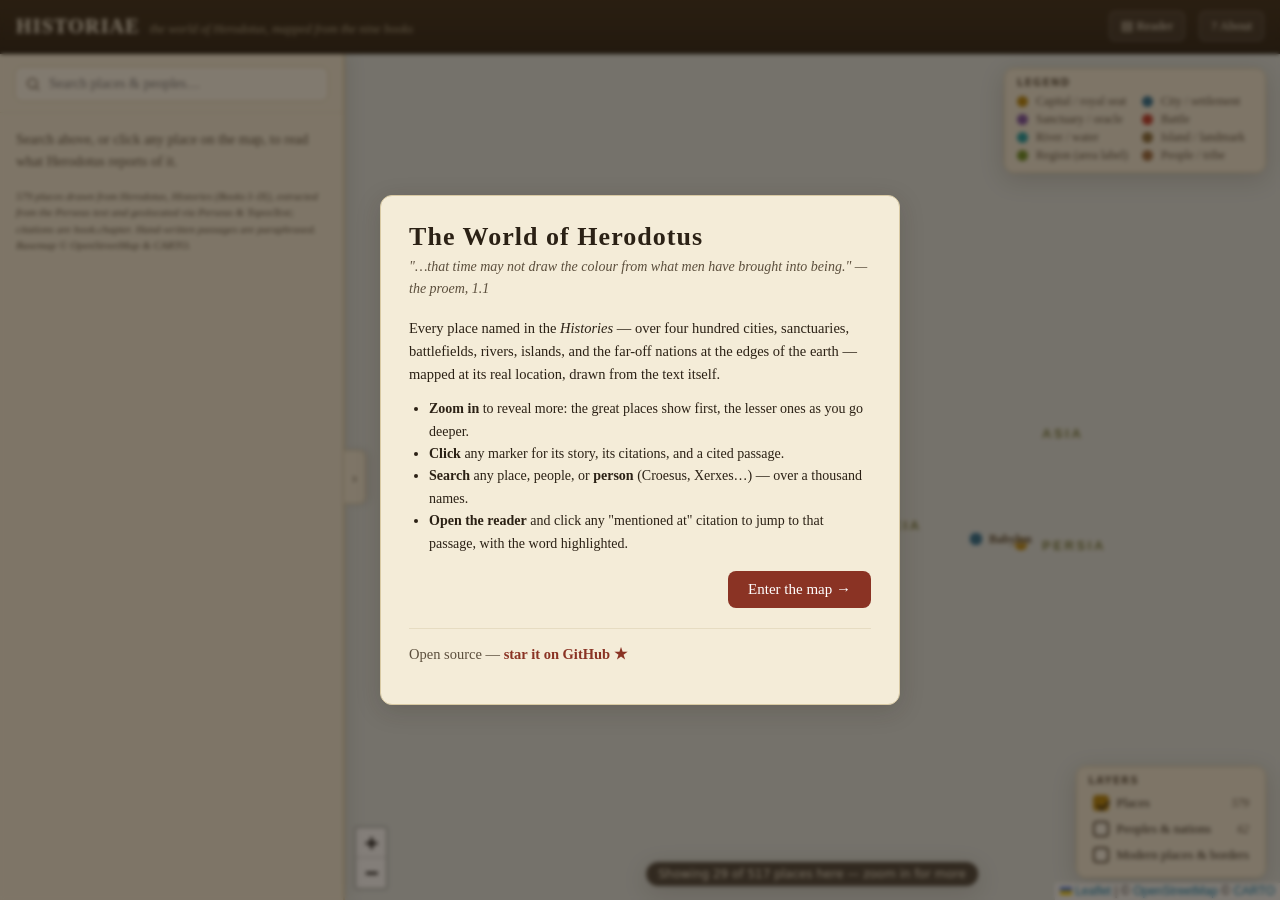
==== commit 361b4ee8: "Recentre continent labels; space intro button from its rule - Move Europe (Black Sea -> central Euro" ====
--- a/herodotus-map.html
+++ b/herodotus-map.html
@@ -1116,7 +1116,7 @@
 .intro-card ul { font-size: 14px; line-height: 1.6; padding-left: 20px; margin: 0 0 16px; }
 .intro-card .go {
   font: inherit; font-size: 15px; cursor: pointer; background: var(--accent); color: #fff;
-  border: none; border-radius: 8px; padding: 10px 20px; float: right;
+  border: none; border-radius: 8px; padding: 10px 20px; float: right; margin-bottom: 20px;
 }
 .intro-card .go:hover { background: #6f2115; }
 .intro-gh { clear: both; margin: 16px 0 0; padding-top: 14px; border-top: 1px solid var(--edge-soft);
@@ -1411,7 +1411,7 @@
    Places extracted from the Perseus Godley TEI of Herodotus, geocoded
    inline by Perseus + ToposText (CC-BY), ranked by mention frequency,
    merged with hand-authored entries. Regenerate: python3 build_data.py */
-HERODOTUS.places = [{"id":"egypt","name":"Egypt","lat":27.0,"lng":30.0,"cat":"region","mentions":272,"refs":["1.1","1.2","1.5","1.30","1.77","1.93","1.105","1.140","1.182","1.193","1.198","2.1","2.2","2.4","2.5","2.6","2.7","2.8","2.9","2.11","2.12","2.13","2.14","2.15","2.16","2.17","2.18","2.22","2.28","2.31","2.32","2.34","2.35","2.36","2.39","2.42","2.43","2.45","2.49","2.50","2.52","2.55","2.57","2.61","2.62","2.65","2.66","2.71","2.73","2.75","2.79","2.91","2.94","2.96","2.97","2.98","2.99","2.100","2.102","2.104","2.105","2.106","2.107","2.108","2.109","2.113","2.116","2.118","2.119","2.124","2.128","2.129","2.133","2.135","2.136","2.137","2.139","2.140","2.141","2.142","2.144","2.145","2.146","2.147","2.149","2.151","2.152","2.153","2.154","2.157","2.158","2.160","2.161","2.164","2.171","2.177","2.178","2.179","2.180","2.181","3.1","3.3","3.4","3.5","3.6","3.7","3.10","3.11","3.12","3.13","3.14","3.15","3.19","3.27","3.30","3.31","3.34","3.37","3.39","3.42","3.44","3.45","3.47","3.61","3.62","3.63","3.65","3.88","3.91","3.97","3.107","3.126","3.129","3.139","3.140","3.160","4.39","4.41","4.42","4.43","4.47","4.152","4.159","4.165","4.166","4.168","4.180","4.181","4.186","4.200","4.203","4.204","4.205","5.53","7.2","7.4","7.5","7.7","7.8","7.20","7.69","7.70","7.89","7.91","7.181","9.32"],"books":[1,2,3,4,5,7,9],"rank":1,"minZoom":3,"gloss":"A kingdom in northeastern Africa, south of the Mediterranean and east of Libya, to which Io was carried by the Phoenicians, an episode central to Persian and Greek accounts of their mutual enmity."},{"id":"scythia","name":"Scythia","lat":47.5,"lng":31.01,"cat":"region","region":"Asia","pleiades":"1273","mentions":236,"refs":["1.15","1.73","1.74","1.103","1.104","1.105","1.106","1.130","1.215","2.22","2.103","2.110","2.167","3.134","4.1","4.2","4.3","4.4","4.5","4.6","4.7","4.8","4.10","4.11","4.12","4.13","4.17","4.18","4.19","4.20","4.21","4.22","4.23","4.24","4.27","4.28","4.29","4.30","4.31","4.32","4.33","4.46","4.48","4.49","4.51","4.52","4.53","4.54","4.55","4.56","4.57","4.58","4.59","4.63","4.64","4.66","4.67","4.68","4.71","4.72","4.73","4.75","4.76","4.77","4.78","4.79","4.80","4.81","4.83","4.91","4.97","4.98","4.99","4.100","4.101","4.102","4.105","4.110","4.111","4.113","4.118","4.119","4.120","4.121","4.122","4.124","4.125","4.127","4.128","4.129","4.130","4.132","4.133","4.134","4.135","4.136","4.137","4.139","4.140","4.142","5.24","5.27","6.40","6.41","6.84","7.10A","7.10C","7.18","7.20","7.52","7.59","7.64"],"books":[1,2,3,4,5,6,7],"rank":1,"aka":"Σκυθική","minZoom":3,"gloss":"Scythia, ancient region, now Ukraine and southern Russia, inhabited by the Skythoi."},{"id":"hellas","name":"Hellas","lat":39.0,"lng":22.0,"cat":"region","mentions":227,"refs":["1.1","1.3","1.27","1.29","1.56","1.69","1.92","2.43","2.44","2.50","2.52","2.54","2.56","2.91","2.94","2.104","2.109","2.114","2.135","2.146","2.182","3.6","3.102","3.104","3.106","3.107","3.122","3.130","3.134","3.135","3.136","3.137","3.138","4.76","4.77","4.143","5.92G","5.23","5.32","5.49","5.58","5.88","5.102","6.86A","6.24","6.48","6.49","6.61","6.94","6.98","6.106","6.109","6.122","6.126","6.131","6.138","7.8B","7.9C","7.10B","7.10H","7.1","7.5","7.6","7.7","7.11","7.12","7.13","7.15","7.17","7.18","7.21","7.25","7.32","7.38","7.39","7.46","7.47","7.56","7.57","7.82","7.94","7.99","7.101","7.102","7.105","7.108","7.126","7.131","7.135","7.138","7.139","7.144","7.145","7.147","7.148","7.150","7.152","7.157","7.158","7.159","7.161","7.162","7.168","7.172","7.175","7.176","7.177","7.178","7.196","7.201","7.203","7.209","7.235","7.239","8.60A","8.68A","8.140B","8.3","8.4","8.15","8.18","8.19","8.22","8.30","8.44","8.47","8.57","8.62","8.66","8.72","8.77","8.94","8.100","8.101","8.108","8.109","8.114","8.115","8.116","8.124","8.142","8.144","9.7A","9.7B","9.1","9.2","9.9","9.17","9.29","9.33","9.41","9.42","9.43","9.45","9.60","9.72","9.78","9.82","9.95","9.101","9.114","9.121"],"books":[1,2,3,4,5,6,7,8,9],"rank":1,"minZoom":3,"gloss":"The Greek homeland and its city-states, including Argos, Athens, and the Aegean islands, which the Phoenicians first visited, Helen was abducted from, and which Croesus later sought to subjugate."},{"id":"athens","name":"Athens","lat":37.9667,"lng":23.7333,"cat":"city","region":"Hellas (Attica)","pleiades":"579885","mentions":149,"refs":["1.60","1.62","1.64","1.98","1.143","1.146","1.147","1.173","2.7","3.160","5.55","5.57","5.61","5.62","5.63","5.64","5.65","5.66","5.70","5.71","5.72","5.76","5.77","5.79","5.81","5.82","5.87","5.91","5.96","5.97","5.113","6.86A","6.34","6.35","6.39","6.41","6.43","6.49","6.57","6.85","6.86","6.94","6.99","6.103","6.106","6.107","6.109","6.115","6.120","6.121","6.123","6.124","6.125","6.128","6.132","6.137","6.139","6.140","7.8B","7.9A","7.10H","7.2","7.5","7.6","7.8","7.32","7.62","7.90","7.95","7.133","7.137","7.138","7.140","7.142","7.157","7.168","7.182","7.189","8.68A","8.68B","8.140A","8.34","8.46","8.48","8.50","8.51","8.54","8.61","8.66","8.67","8.77","8.79","8.93","8.99","8.100","8.102","8.106","8.111","8.118","8.120","8.125","8.136","8.141","9.1","9.3","9.4","9.6","9.8","9.12","9.13","9.17","9.21","9.32","9.45","9.60","9.73","9.99","9.108","9.116"],"books":[1,2,3,5,6,7,8,9],"rank":1,"aka":"Ἀθῆναι · Athína","blurb":"The rising democracy at the story's heart. Cleisthenes' reforms set the tribes in order; Athens burns Sardis, wins at Marathon, is itself sacked by Xerxes, then triumphs at Salamis.","quote":{"text":"Herodotus calls the Athenians the saviours of Hellas — whichever side they joined would prevail; choosing freedom, they turned back the King.","cite":"7.139"},"hand":true,"minZoom":3},{"id":"asia","name":"Asia","lat":43.6811,"lng":87.3311,"cat":"region","pleiades":"915832","mentions":127,"refs":["1.4","1.6","1.15","1.16","1.72","1.79","1.95","1.102","1.103","1.104","1.106","1.107","1.108","1.130","1.143","1.149","1.173","1.177","1.192","1.209","2.16","2.17","2.103","3.56","3.88","3.90","3.94","3.96","3.98","3.115","3.117","3.137","3.138","4.1","4.4","4.11","4.12","4.36","4.40","4.41","4.42","4.44","4.45","4.143","4.198","5.12","5.15","5.17","5.30","5.49","5.50","5.96","5.97","5.119","6.24","6.43","6.45","6.58","6.70","6.116","6.118","6.119","7.9C","7.1","7.11","7.20","7.21","7.23","7.25","7.33","7.70","7.73","7.75","7.93","7.107","7.135","7.137","7.141","7.145","7.146","7.157","7.174","7.184","7.185","8.109","8.118","8.119","8.126","8.130","8.136","9.89","9.116","9.122"],"books":[1,2,3,4,5,6,7,8,9],"rank":1,"minZoom":3,"gloss":"Asia (continent), continent on Earth."},{"id":"sardis","name":"Sardis","lat":38.475,"lng":28.0167,"cat":"capital","region":"Lydia","pleiades":"550867","mentions":122,"refs":["1.7","1.15","1.19","1.22","1.27","1.29","1.30","1.35","1.43","1.47","1.48","1.69","1.70","1.73","1.77","1.78","1.79","1.80","1.81","1.84","1.86","1.91","1.152","1.153","1.154","1.155","1.156","1.157","2.106","3.5","3.48","3.49","3.120","3.126","3.128","3.129","4.45","5.11","5.12","5.13","5.23","5.24","5.25","5.31","5.52","5.53","5.54","5.73","5.96","5.99","5.100","5.101","5.102","5.103","5.105","5.106","5.108","5.116","5.122","5.123","6.1","6.4","6.5","6.30","6.42","6.101","6.125","7.8B","7.1","7.6","7.11","7.26","7.31","7.32","7.37","7.41","7.43","7.57","7.88","7.133","7.145","7.146","8.105","8.106","8.117","9.3","9.107","9.108"],"books":[1,2,3,4,5,6,7,8,9],"rank":1,"aka":"Σάρδις — Lydian capital","blurb":"Croesus' golden capital below Mt. Tmolus, taken by Cyrus and made the seat of Persian power in the west. Burned in the Ionian Revolt — the spark that drew Persia toward Greece.","quote":{"text":"Solon warned rich Croesus here to 'count no man happy until he is dead' — a saying he understood only on the pyre.","cite":"1.32"},"hand":true,"minZoom":3},{"id":"sparta","name":"Sparta","lat":37.0667,"lng":22.4417,"cat":"city","region":"Hellas (Laconia)","mentions":106,"refs":["1.65","1.68","1.69","1.70","1.82","1.141","1.152","2.113","3.46","3.55","3.148","4.87","4.147","5.92A","5.39","5.40","5.48","5.49","5.50","5.51","5.55","5.65","5.75","5.76","5.90","5.97","6.86A","6.86B","6.86D","6.49","6.50","6.51","6.57","6.61","6.63","6.65","6.67","6.68","6.70","6.71","6.72","6.74","6.75","6.81","6.84","6.85","6.105","6.106","6.120","7.3","7.101","7.133","7.134","7.136","7.137","7.169","7.204","7.206","7.209","7.220","7.224","7.228","7.229","7.230","7.232","7.234","8.114","8.124","8.131","8.132","8.142","8.144","9.11","9.12","9.35","9.53","9.70","9.73","9.76"],"books":[1,2,3,4,5,6,7,8,9],"rank":1,"aka":"Λακεδαίμων · Lacedaemon","blurb":"The pre-eminent land power of Greece, ruled by two kings at once and bound by iron custom. Leonidas leads the stand at Thermopylae; Pausanias commands at Plataea.","quote":{"text":"To Xerxes' demand for earth and water the Spartans answered by throwing his heralds down a well — 'take your earth and water there.'","cite":"7.133"},"hand":true,"minZoom":3},{"id":"libya","name":"Libya","lat":25.0,"lng":17.0,"cat":"region","region":"Libya","pleiades":"716588","mentions":100,"refs":["1.46","2.8","2.12","2.15","2.16","2.17","2.18","2.20","2.22","2.24","2.25","2.26","2.30","2.32","2.33","2.34","2.54","2.55","2.56","2.65","2.91","2.119","3.17","3.91","3.96","3.115","4.29","4.41","4.42","4.43","4.44","4.45","4.145","4.150","4.151","4.153","4.155","4.156","4.157","4.159","4.160","4.167","4.175","4.179","4.185","4.189","4.191","4.192","4.193","4.196","4.197","4.198","4.199","4.204","5.42","5.43","5.53","7.70"],"books":[1,2,3,4,5,7],"rank":1,"aka":"Λιβύη","minZoom":3,"gloss":"A vast region west of Egypt, home to the oracle of Ammon that Croesus consulted."},{"id":"delphi","name":"Delphi","lat":38.4917,"lng":22.5167,"cat":"sanctuary","region":"Hellas (Phocis)","mentions":88,"refs":["1.14","1.19","1.25","1.31","1.46","1.47","1.48","1.49","1.50","1.51","1.52","1.65","1.66","1.67","1.85","1.90","1.92","1.167","1.174","2.135","2.180","3.57","4.15","4.150","4.151","4.155","4.156","4.157","4.161","4.162","4.163","4.179","5.92B","5.92E","5.42","5.43","5.62","5.63","5.67","5.79","5.82","5.89","6.86C","6.19","6.27","6.34","6.35","6.52","6.57","6.66","6.70","6.76","6.135","6.139","7.111","7.132","7.139","7.140","7.142","7.148","7.163","7.165","7.169","7.239","8.27","8.35","8.82","8.114","8.121","8.122","9.33","9.42","9.43","9.81","9.93"],"books":[1,2,3,4,5,6,7,8,9],"rank":1,"aka":"Δελφοί — Oracle of Apollo","blurb":"The navel of the Greek world, whose ambiguous oracle steers the whole history. Croesus tests it, then is ruined by it; Athens is told to trust its 'wooden walls.'","quote":{"text":"'If Croesus crosses the Halys he will destroy a great empire.' He crossed — and destroyed his own.","cite":"1.53"},"hand":true,"minZoom":3},{"id":"phoenicia","name":"Phoenicia","lat":33.5,"lng":35.4,"cat":"region","region":"Lebanon","pleiades":"678334","mentions":88,"refs":["1.1","1.2","1.5","1.105","1.143","2.32","2.44","2.49","2.54","2.56","2.79","2.104","2.112","2.116","3.5","3.6","3.19","3.37","3.91","3.107","3.111","3.136","4.38","4.39","4.42","4.44","4.45","4.147","4.197","5.46","5.57","5.58","5.108","5.109","5.112","6.3","6.6","6.17","6.25","6.28","6.33","6.34","6.41","6.47","6.104","7.23","7.25","7.34","7.44","7.89","7.96","7.165","7.167","7.197","8.85","8.90","8.100","9.96"],"books":[1,2,3,4,5,6,7,8,9],"rank":1,"aka":"Φοινική","minZoom":3,"gloss":"Phoenicia, ancient region and people in Lebanon."},{"id":"miletus","name":"Miletus","lat":37.5,"lng":27.3,"cat":"city","region":"Ionia","pleiades":"599799","mentions":85,"refs":["1.15","1.17","1.18","1.19","1.20","1.21","1.22","1.74","1.75","1.142","1.146","1.157","1.170","2.159","4.137","4.138","5.92F","5.11","5.24","5.28","5.29","5.30","5.32","5.33","5.35","5.36","5.37","5.38","5.49","5.54","5.65","5.98","5.99","5.106","5.124","5.125","5.126","6.86A","6.86B","6.1","6.5","6.6","6.7","6.9","6.10","6.13","6.18","6.19","6.21","6.22","6.25","6.26","6.28","6.31","6.46","7.10C","9.97"],"books":[1,2,4,5,6,7,9],"rank":1,"aka":"Μίλητος","blurb":"Greatest of the Ionian cities, home of Thales and Hecataeus. Its tyrant Aristagoras raised the Ionian Revolt; when it failed, Persia razed the city and its fall was mourned on the Athenian stage.","quote":{"text":"When Phrynichus staged 'The Capture of Miletus' the Athenians wept and fined him — for reminding them of their own kin's misfortunes.","cite":"6.21"},"hand":true,"minZoom":3},{"id":"hellespont","name":"Hellespont","lat":40.2,"lng":26.4,"cat":"river","region":"Thrace","pleiades":"501434","mentions":80,"refs":["1.57","3.90","4.38","4.76","4.85","4.86","4.89","4.95","4.137","4.138","4.144","5.1","5.11","5.13","5.14","5.23","5.33","5.91","5.103","5.117","5.122","6.26","6.33","6.43","6.95","6.140","7.8B","7.10B","7.6","7.33","7.35","7.36","7.45","7.54","7.56","7.58","7.78","7.95","7.106","7.137","7.147","7.157","7.163","8.51","8.87","8.97","8.107","8.108","8.109","8.110","8.111","8.115","8.118","8.120","9.4","9.66","9.98","9.101","9.106","9.114","9.115"],"books":[1,3,4,5,6,7,8,9],"rank":1,"aka":"Ἑλλήσποντός","minZoom":3,"gloss":"Hellespont, strait, the modern Dardanelles in Turkey."},{"id":"persia","name":"Persia","lat":32.0,"lng":53.0,"cat":"region","mentions":72,"refs":["1.123","1.125","1.126","1.207","1.208","1.209","1.211","2.167","3.1","3.4","3.30","3.31","3.34","3.65","3.66","3.69","3.72","3.74","3.75","3.77","3.81","3.83","3.87","3.88","3.89","3.117","3.137","3.157","4.39","4.91","5.18","5.20","5.36","5.96","5.97","6.24","6.30","6.43","7.8A","7.10C","7.10H","7.3","7.6","7.29","7.41","7.50","7.51","7.53","7.106","7.107","7.117","8.97","8.98","8.119","9.24","9.81","9.96","9.107","9.109","9.111"],"books":[1,2,3,4,5,6,7,8,9],"rank":1,"minZoom":3,"gloss":"The region comprising the territories of Persian tribes under Median rule, located east of Mesopotamia, whose inhabitants Cyrus rallied to overthrow the Median king Astyages and establish Persian dominance."},{"id":"nile","name":"Nile","lat":30.166,"lng":31.1,"cat":"river","mentions":72,"refs":["1.193","2.4","2.10","2.11","2.13","2.15","2.16","2.17","2.18","2.19","2.20","2.22","2.24","2.25","2.26","2.28","2.29","2.31","2.32","2.33","2.34","2.35","2.72","2.90","2.93","2.97","2.99","2.108","2.111","2.113","2.124","2.127","2.138","2.149","2.150","2.154","2.155","2.158","2.179","3.10","4.39","4.42","4.50","4.53"],"books":[1,2,3,4],"rank":1,"minZoom":3,"gloss":"The river flowing northward through Egypt that by its annual flood deposits sediment to create arable land, and whose five mouths empty into the Mediterranean sea."},{"id":"samos","name":"Samos","lat":37.75,"lng":26.8,"cat":"city","region":"Ionian islands","pleiades":"599925","mentions":71,"refs":["1.51","1.70","1.142","1.148","2.135","2.148","2.182","3.39","3.40","3.41","3.43","3.44","3.45","3.47","3.48","3.49","3.54","3.55","3.56","3.59","3.60","3.120","3.121","3.122","3.131","3.139","3.140","3.142","3.143","3.144","3.146","3.148","3.149","3.150","4.43","4.87","4.95","4.138","4.162","4.163","4.164","5.27","6.13","6.14","6.25","6.95","8.85","8.130","8.132","9.90","9.96","9.106"],"books":[1,2,3,4,5,6,8,9],"rank":1,"aka":"Σάμος","blurb":"Island of the tyrant Polycrates, whose unbroken luck frightened his allies. He threw his most precious ring into the sea to court misfortune — and a fisherman brought it back inside a fish.","quote":{"text":"Amasis broke off his friendship with Polycrates, unwilling to grieve later for a friend whom fortune favoured too much.","cite":"3.43"},"hand":true,"minZoom":3},{"id":"corinth","name":"Corinth","lat":37.9083,"lng":22.9083,"cat":"city","region":"Hellas (Isthmus)","mentions":67,"refs":["1.14","1.23","1.24","1.50","1.51","2.167","3.48","3.49","3.50","3.52","3.53","4.162","5.92B","5.92D","5.92E","5.92F","5.92G","5.75","5.93","6.89","6.108","6.128","7.154","7.195","7.202","8.1","8.21","8.43","8.45","8.61","8.72","8.79","8.94","9.28","9.31","9.69","9.88","9.95","9.102","9.105"],"books":[1,2,3,4,5,6,7,8,9],"rank":1,"aka":"Κόρινθος","blurb":"Wealthy trading city astride the Isthmus, once ruled by the tyrant Periander. Its admiral Adeimantus quarrels with Themistocles on the eve of Salamis.","quote":{"text":"Periander, one of the Seven Sages, is also the tyrant who sent to the oracle of the dead to question his murdered wife.","cite":"5.92"},"hand":true,"minZoom":3},{"id":"europe","name":"Europe","lat":42.5,"lng":27.5,"cat":"region","mentions":60,"refs":["1.4","1.103","1.209","2.16","2.26","2.33","2.44","2.103","3.96","3.115","3.116","4.33","4.36","4.42","4.45","4.49","4.89","4.143","4.198","5.1","5.12","5.16","6.33","6.43","7.8B","7.8C","7.10B","7.5","7.9","7.20","7.33","7.50","7.54","7.56","7.73","7.126","7.148","7.172","7.174","7.185","8.51","8.97","8.108","8.109","9.14"],"books":[1,2,3,4,5,6,7,8,9],"rank":1,"minZoom":3,"gloss":"A continent and geopolitical region to the north and west of Asia and the Mediterranean, identified as the homeland of the Greeks and a territory distinct from Persian Asia in the Persians' geopolitical worldview."},{"id":"ionia","name":"Ionia","lat":38.2991,"lng":26.8016,"cat":"region","mentions":58,"refs":["1.6","1.91","1.142","1.152","1.162","1.163","1.169","1.170","1.171","1.174","2.106","3.39","3.122","4.98","4.137","4.138","5.28","5.30","5.31","5.37","5.65","5.98","5.106","5.108","5.109","5.115","5.123","5.124","6.86A","6.3","6.7","6.9","6.11","6.17","6.22","6.28","6.33","6.43","6.95","8.22","8.109","8.130","8.132","9.90","9.96","9.98","9.104","9.106"],"books":[1,2,3,4,5,6,8,9],"rank":1,"minZoom":3,"gloss":"A region on the Aegean coast of Asia Minor (modern Turkey) settled by Greek Ionians, divided into twelve cities with four distinct dialects, which fell under Lydian domination under Croesus before being conquered by Persia."},{"id":"peloponnese","name":"Peloponnese","lat":37.5,"lng":22.0,"cat":"region","region":"Peloponnese","pleiades":"570577","mentions":58,"refs":["1.56","1.61","1.68","1.145","2.171","3.56","3.59","4.148","4.179","5.42","5.74","5.76","6.86A","6.127","7.94","7.147","7.163","7.168","7.207","7.228","7.235","7.236","8.60A","8.60B","8.68B","8.31","8.40","8.43","8.44","8.49","8.50","8.57","8.65","8.70","8.71","8.73","8.74","8.79","8.100","8.101","8.113","8.141","9.9","9.26","9.27","9.39","9.50"],"books":[1,2,3,4,5,6,7,8,9],"rank":1,"aka":"Πελοπόννησος","minZoom":3,"gloss":"Peloponnese, geographic region, mainland Greece S of the Isthmus of Corinth."},{"id":"salamis","name":"Salamis (Attica)","lat":37.952,"lng":23.5408,"cat":"battle","region":"Saronic Gulf","pleiades":"580100","mentions":58,"refs":["7.141","7.142","7.143","7.166","7.168","8.60A","8.60B","8.60C","8.11","8.40","8.41","8.42","8.44","8.46","8.49","8.51","8.56","8.57","8.60","8.64","8.65","8.70","8.74","8.76","8.78","8.82","8.86","8.89","8.90","8.94","8.95","8.96","8.97","8.121","8.122","8.124","8.126","8.130","9.3","9.4","9.5","9.6","9.19"],"books":[7,8,9],"rank":1,"aka":"Σαλαμίς — sea-battle, 480 BC","blurb":"In these narrow straits Themistocles lured the vast Persian fleet into water where numbers could not tell. Xerxes watched from a throne on the shore as his ships were wrecked.","quote":{"text":"The Greeks fought in order and kept their line; the barbarians neither kept formation nor did anything with sense.","cite":"8.86"},"hand":true,"minZoom":3},{"id":"attica","name":"Attica","lat":38.83,"lng":23.5,"cat":"region","mentions":57,"refs":["1.60","1.62","4.99","5.63","5.64","5.65","5.74","5.76","5.81","5.87","5.89","6.73","6.102","6.120","6.137","6.138","6.139","6.140","7.10B","7.137","7.143","7.144","8.60C","8.40","8.49","8.50","8.51","8.53","8.65","8.87","8.96","8.110","8.144","9.7B","9.3","9.4","9.6","9.8","9.12","9.13","9.27","9.73","9.99"],"books":[1,4,5,6,7,8,9],"rank":1,"minZoom":3,"gloss":"The territory of Athens in central Greece, comprising the city-state and its surrounding region; scene of Pisistratus' factional struggles and his return to power."},{"id":"thessaly","name":"Thessaly","lat":39.5,"lng":22.25,"cat":"region","mentions":53,"refs":["3.96","4.145","5.64","6.72","6.74","6.127","7.6","7.108","7.128","7.129","7.130","7.132","7.172","7.173","7.174","7.175","7.176","7.182","7.196","7.198","7.208","7.213","7.232","8.113","8.114","8.115","8.126","8.129","8.131","8.133","8.135","9.1","9.31","9.77","9.89"],"books":[3,4,5,6,7,8,9],"rank":1,"minZoom":3,"gloss":"A region of northern Greece between the Aegean and the mountains of Macedonia, which paid tribute to the Persian king Darius and through which Lacedaemonian forces passed during their campaigns in Attica."},{"id":"boeotia","name":"Boeotia","lat":38.3169,"lng":23.1349,"cat":"region","mentions":53,"refs":["1.92","2.49","4.178","5.43","5.57","5.59","5.61","5.74","5.77","5.81","5.89","5.91","6.34","6.108","7.132","7.202","8.34","8.38","8.40","8.44","8.50","8.66","8.113","8.144","9.7B","9.2","9.6","9.13","9.15","9.17","9.19","9.24","9.31","9.39","9.46","9.47","9.67","9.87","9.100"],"books":[1,2,4,5,6,7,8,9],"rank":1,"minZoom":3,"gloss":"A region in central Greece north of Attica, settled in myth by Cadmus and the Phoenicians, and home to Thebes and other cities that figure in Greek religious history."},{"id":"phocis","name":"Phocis","lat":38.5557,"lng":22.6866,"cat":"region","mentions":52,"refs":["1.46","6.34","7.176","7.203","7.207","7.212","7.215","7.217","7.218","8.27","8.28","8.29","8.30","8.31","8.32","8.33","8.35","8.134","9.17","9.18","9.31","9.66","9.89"],"books":[1,6,7,8,9],"rank":1,"minZoom":3,"gloss":"A region in central Greece, north of the Gulf of Corinth and west of Boeotia, whose people fiercely resisted Persian invasion and earlier had defeated Thessalian forces with a famous stratagem involving whitened warriors."},{"id":"ppl-scythians","name":"Scythians","lat":49,"lng":34,"cat":"people","blurb":"The nomads of the northern steppe: no cities, no forts, their homes on wagons, their food the milk of mares. Because they carry all they have with them, no invader can catch or corner them.","quote":{"text":"They have contrived that none who attacks them can escape, and none can catch them unless they choose — a people without towns, carrying their houses with them.","cite":"4.46"},"books":[4],"refs":[],"mentions":50,"rank":1,"minZoom":3,"hand":true},{"id":"ppl-massagetae","name":"Massagetae","lat":44,"lng":58.5,"cat":"people","blurb":"A fierce people east of the Caspian, ruled by Queen Tomyris. They drink no wine, worship only the sun, and to them Cyrus the Great lost both his last battle and his head.","quote":{"text":"Tomyris filled a skin with blood and plunged Cyrus' head into it: 'You thirsted for blood; now drink your fill.'","cite":"1.214"},"books":[1],"refs":[],"mentions":50,"rank":1,"minZoom":3,"hand":true},{"id":"ppl-persians","name":"Persians","lat":30,"lng":53,"cat":"people","blurb":"The ruling people of the empire, quick to adopt foreign customs. They teach their sons three things only, and hold no disgrace worse than the lie.","quote":{"text":"They train their boys from five to twenty in three things alone: to ride, to draw the bow, and to speak the truth.","cite":"1.136"},"books":[1,3],"refs":[],"mentions":50,"rank":1,"minZoom":3,"hand":true},{"id":"ppl-medes","name":"Medes","lat":35.5,"lng":49,"cat":"people","blurb":"The people who first threw off Assyria and built an empire, until Cyrus turned the tables and made master into subject. Their dress and cavalry the Persians took for their own.","quote":{"text":"The Medes were the first to revolt from the Assyrians and win their freedom, and their example fired the other nations.","cite":"1.95"},"books":[1],"refs":[],"mentions":50,"rank":1,"minZoom":3,"hand":true},{"id":"ppl-lydians","name":"Lydians","lat":38.6,"lng":28.2,"cat":"people","blurb":"The people of Croesus, much like the Greeks in their ways — and, Herodotus says, the first men ever to strike coined money and to keep retail shops.","quote":{"text":"The Lydians were the first men we know to coin gold and silver money, and the first to become retail traders.","cite":"1.94"},"books":[1],"refs":[],"mentions":50,"rank":1,"minZoom":3,"hand":true},{"id":"ppl-egyptians","name":"Egyptians","lat":26.5,"lng":31.5,"cat":"people","blurb":"The most god-fearing and, they claim, the oldest of peoples — who in their manners and customs seem to have reversed the common practice of mankind.","quote":{"text":"Just as their climate and river are unlike all others, so in most of their manners and customs the Egyptians have reversed the common practice of the world.","cite":"2.35"},"books":[2],"refs":[],"mentions":50,"rank":1,"minZoom":3,"hand":true},{"id":"ppl-ethiopians","name":"Ethiopians","lat":18,"lng":32.5,"cat":"people","blurb":"The 'long-lived' people at the southern edge of the world, said to be the tallest and handsomest of men. Cambyses' army marched against them and starved before it ever arrived.","quote":{"text":"The Ethiopians are said to be the tallest and most beautiful of all men, and to live to a hundred and twenty years and more.","cite":"3.23"},"books":[3],"refs":[],"mentions":50,"rank":1,"minZoom":3,"hand":true},{"id":"ppl-libyans","name":"Libyans","lat":30.5,"lng":17,"cat":"people","blurb":"The many tribes strung along the North African coast and inland — some nomads following their herds, whom Herodotus catalogues nation by nation from Egypt to the Atlas.","quote":{"text":"The nomad Libyans bury their dead as the Greeks do, and hold the land the healthiest in the world for its lack of change in the seasons.","cite":"4.187"},"books":[4],"refs":[],"mentions":50,"rank":1,"minZoom":3,"hand":true},{"id":"ppl-thracians","name":"Thracians","lat":42,"lng":25.5,"cat":"people","blurb":"The most numerous nation on earth after the Indians, Herodotus says — and the most formidable, were they not hopelessly divided. Ungoverned, they can never be strong.","quote":{"text":"If the Thracians were ruled by one man, or of one mind, they would be invincible and by far the mightiest of nations.","cite":"5.3"},"books":[5],"refs":[],"mentions":50,"rank":1,"minZoom":3,"hand":true},{"id":"ppl-getae","name":"Getae","lat":44,"lng":27,"cat":"people","blurb":"The bravest and most just of the Thracians, who believe they do not die but go to the god Zalmoxis. Every four years they send him a messenger — hurled onto the points of spears.","quote":{"text":"They call themselves 'immortalizing,' holding that the dead do not perish but go to the god Zalmoxis.","cite":"4.94"},"books":[4],"refs":[],"mentions":50,"rank":1,"minZoom":3,"hand":true},{"id":"ppl-indians","name":"Indians","lat":28,"lng":72,"cat":"people","blurb":"The most populous nation known, made of many tribes with strange and opposite ways — some eating no living thing, others eating their own aged kin. From India comes gold dug up by monstrous ants.","quote":{"text":"In the Indian desert live ants smaller than dogs but bigger than foxes, which throw up sand full of gold as they burrow.","cite":"3.102"},"books":[3],"refs":[],"mentions":50,"rank":1,"minZoom":3,"hand":true},{"id":"ppl-arabians","name":"Arabians","lat":23,"lng":45,"cat":"people","blurb":"The only land that yields frankincense, myrrh, cassia and cinnamon — spices, Herodotus reports, guarded by winged serpents and gathered only by strange and perilous shifts.","quote":{"text":"Winged serpents guard the frankincense trees, and are driven off only by the smoke of burning storax.","cite":"3.107"},"books":[3],"refs":[],"mentions":50,"rank":1,"minZoom":3,"hand":true},{"id":"ppl-phoenicians","name":"Phoenicians","lat":34,"lng":35.4,"cat":"people","blurb":"The great seafarers and traders of the Levant, who Herodotus says came originally from the Red Sea. From them the Greeks received their letters — the 'Phoenician characters.'","quote":{"text":"The Phoenicians who came with Cadmus brought many arts into Greece, and above all letters, which the Greeks had not had before.","cite":"5.58"},"books":[1,2,5],"refs":[],"mentions":50,"rank":1,"minZoom":3,"hand":true},{"id":"ppl-babylonians-assyrians","name":"Babylonians / Assyrians","lat":33,"lng":44.5,"cat":"people","blurb":"The people of the great river-plain, whom Herodotus describes with equal wonder and disapproval — praising their wisest custom, the marriage-auction, and deploring their strangest.","quote":{"text":"Their wisest custom, in my judgement, was this: in every village they auctioned the marriageable girls once a year, the fair ones dowering the plain.","cite":"1.196"},"books":[1],"refs":[],"mentions":50,"rank":1,"minZoom":3,"hand":true},{"id":"ppl-sauromatae","name":"Sauromatae","lat":48.5,"lng":45.5,"cat":"people","blurb":"A people east of the Don, born (the story goes) of Scythian men and Amazon women. Their women ride, hunt and go to war like the men, and none may marry until she has killed an enemy.","quote":{"text":"Their women ride to the hunt and to war as the men do; no girl weds until she has slain a man of the enemy.","cite":"4.117"},"books":[4],"refs":[],"mentions":50,"rank":1,"minZoom":3,"hand":true},{"id":"ppl-garamantes","name":"Garamantes","lat":26.4,"lng":13,"cat":"people","blurb":"A great nation of the inner Libyan desert who spread earth over the salt to sow crops, and who hunt the 'cave-dwelling Ethiopians' from four-horse chariots.","quote":{"text":"The Garamantes hunt the cave-dwelling Ethiopians in four-horse chariots, for those are the swiftest-footed of all men of whom we hear.","cite":"4.183"},"books":[4],"refs":[],"mentions":50,"rank":1,"minZoom":3,"hand":true},{"id":"ppl-nasamones","name":"Nasamones","lat":30.5,"lng":19.5,"cat":"people","blurb":"A Libyan people of the Syrtis, whose bold young men once crossed the whole desert to the south-west and reached a great river of crocodiles running east — the first hint of the Niger, or the Nile's course.","quote":{"text":"They came to a city by a great river running from west to east, full of crocodiles; and its people were small, dark men.","cite":"2.32"},"books":[2,4],"refs":[],"mentions":50,"rank":1,"minZoom":3,"hand":true},{"id":"ppl-neuri","name":"Neuri","lat":50.5,"lng":27,"cat":"people","blurb":"A people beyond Scythia of whom the Scythians told a strange thing: that once every year each of the Neuri becomes a wolf for a few days, and then a man again.","quote":{"text":"It seems these people are wizards; for the Scythians say each Neurian turns into a wolf once a year, then back into a man.","cite":"4.105"},"books":[4],"refs":[],"mentions":50,"rank":1,"minZoom":3,"hand":true},{"id":"ppl-androphagi","name":"Androphagi","lat":53,"lng":33,"cat":"people","blurb":"The 'man-eaters' of the far north, of all men the most savage, who keep no law and no justice — the human edge of the knowable world.","quote":{"text":"The Androphagi have the most savage customs of all men: they keep no justice and use no law of any kind.","cite":"4.106"},"books":[4],"refs":[],"mentions":50,"rank":1,"minZoom":3,"hand":true},{"id":"aegina","name":"Aegina","lat":37.75,"lng":23.433,"cat":"city","mentions":48,"refs":["3.59","3.131","4.152","5.81","5.84","5.85","5.86","5.87","5.89","6.35","6.50","6.61","6.73","6.85","6.88","6.89","6.90","6.91","6.92","6.94","7.144","7.147","8.60A","8.60C","8.41","8.64","8.79","8.81","8.83","8.84","8.92","8.131","8.132","9.75","9.76","9.78","9.79"],"books":[3,4,5,6,7,8,9],"rank":1,"minZoom":3,"gloss":"An island in the Saronic Gulf off the Peloponnese, celebrated for its naval power and merchants, whose ships defeated the Samians at Cydonia and whose citizens—descendants of Aeacus—were renowned warriors and traders."},{"id":"lacedaemon","name":"Lacedaemon","lat":37.83,"lng":22.416,"cat":"city","mentions":46,"refs":["1.67","1.174","2.117","3.45","3.56","3.148","4.145","4.147","5.38","5.48","5.75","5.90","5.96","5.97","6.86A","6.56","6.58","6.70","7.10H","7.32","7.153","7.220","7.231","7.234","7.239","8.124","8.125","9.6","9.7","9.12","9.26","9.27","9.29","9.37","9.48","9.59","9.63"],"books":[1,2,3,4,5,6,7,8,9],"rank":1,"minZoom":3,"gloss":"A city-state in southern Greece, the leading Spartan power, which consulted the Delphic oracle about wars against Tegea and sent military aid to Samian exiles against the tyrant Polycrates."},{"id":"memphis","name":"Memphis","lat":29.85,"lng":31.25,"cat":"city","region":"Egypt (Lower)","pleiades":"736963","mentions":43,"refs":["2.2","2.3","2.8","2.10","2.12","2.13","2.14","2.38","2.97","2.99","2.112","2.114","2.115","2.119","2.150","2.153","2.154","2.158","2.175","2.176","3.6","3.13","3.14","3.16","3.25","3.27","3.37","3.91","3.139","4.181"],"books":[2,3,4],"rank":1,"aka":"Μέμφις","blurb":"The great city at the junction of Upper and Lower Egypt, where Herodotus questioned the priests. Here Cambyses, having conquered Egypt, is said to have stabbed the sacred Apis bull in his madness.","quote":{"text":"Cambyses, mocking the Egyptians' joy at the new Apis, ran the bull through the thigh — and thereafter, the Egyptians say, was utterly mad.","cite":"3.29"},"hand":true,"minZoom":3},{"id":"babylon","name":"Babylon","lat":32.55,"lng":44.4,"cat":"city","region":"Mesopotamia","pleiades":"893951","mentions":42,"refs":["1.93","1.106","1.153","1.178","1.179","1.184","1.185","1.187","1.189","1.190","1.191","1.192","1.193","1.194","1.196","3.92","3.151","3.152","3.153","3.154","3.155","3.156","3.157","3.159","3.160","4.1","4.198","7.62","7.139"],"books":[1,3,4,7],"rank":1,"aka":"Βαβυλών","blurb":"The vast square city on the Euphrates, its walls so wide a four-horse chariot could turn atop them. Cyrus took it by diverting the river; it revolted under Darius and was retaken by the ruse of Zopyrus.","quote":{"text":"Babylon so far surpasses every city we know in splendour that Herodotus pauses to describe its walls, its river, and its strange customs at length.","cite":"1.178"},"hand":true,"minZoom":3},{"id":"susa","name":"Susa","lat":32.2,"lng":48.333,"cat":"capital","region":"Persia (Elam)","pleiades":"912936","mentions":42,"refs":["1.188","3.30","3.64","3.65","3.70","3.91","3.129","3.132","3.140","4.83","4.85","5.24","5.25","5.30","5.32","5.35","5.49","5.52","5.53","5.54","5.107","6.1","6.20","6.30","6.119","7.3","7.6","7.53","7.135","7.136","7.151","7.152","7.239","8.54","8.99","9.108"],"books":[1,3,4,5,6,7,8,9],"rank":1,"aka":"Σοῦσα — the King's seat","blurb":"The administrative heart of the Persian Empire and terminus of the Royal Road. From here Darius and Xerxes send out their armies, and here the King's word becomes the world's.","quote":{"text":"From Sardis to Susa the Royal Road runs 111 stations and 90 days' journey; nothing mortal travels faster than the King's couriers.","cite":"5.52 / 8.98"},"hand":true,"minZoom":3},{"id":"pontus","name":"Pontus","lat":42.0,"lng":38.0,"cat":"river","region":"Pontus","pleiades":"1224","mentions":39,"refs":["1.6","1.72","1.76","1.110","2.33","2.34","3.93","4.8","4.10","4.17","4.24","4.37","4.38","4.46","4.81","4.85","4.86","4.87","4.89","4.90","4.95","4.99","6.5","6.26","6.33","7.36","7.55","7.95","7.147"],"books":[1,2,3,4,6,7],"rank":2,"aka":"Πόντος","minZoom":5,"gloss":"A sea bordered by Scythia to the north and Asia Minor and the Hellespont to the south, on whose shores Greek colonists dwell and from whose ports trade and intelligence about the interior peoples are conducted."},{"id":"artemisium","name":"Artemisium","lat":39.0083,"lng":23.2417,"cat":"battle","region":"North Euboea","pleiades":"599525","mentions":39,"refs":["7.175","7.176","7.177","7.183","7.192","7.194","7.195","8.2","8.4","8.5","8.6","8.8","8.11","8.14","8.16","8.21","8.22","8.23","8.40","8.42","8.43","8.44","8.45","8.46","8.66","8.76","8.82","9.98"],"books":[7,8,9],"rank":2,"aka":"Ἀρτεμίσιον — naval action, 480 BC","blurb":"The cape off northern Euboea where the Greek fleet first fought the Persians at sea, on the same days as Thermopylae, before falling back to Salamis.","quote":{"text":"A great storm off the 'Ovens' wrecked much of the Persian fleet before the fighting even began; the Greeks said Poseidon was their ally.","cite":"8.13"},"hand":true,"minZoom":5},{"id":"cyrene","name":"Cyrene","lat":32.833,"lng":21.866,"cat":"city","region":"Libya (Cyrenaica)","pleiades":"373778","mentions":35,"refs":["2.32","2.33","2.96","2.161","2.181","2.182","3.13","3.91","3.131","4.151","4.152","4.156","4.159","4.161","4.162","4.163","4.164","4.165","4.170","4.171","4.186","4.199","4.203","5.47"],"books":[2,3,4,5],"rank":2,"aka":"Κυρήνη","blurb":"The Greek colony in Libya founded, on Delphi's insistence, by Battus and the men of Thera. Its story — drought, oracle, and a stammering king made ruler of a new land — fills much of Book 4.","quote":{"text":"The Pythia told Battus, who had come to ask about his voice, to found a city in Libya instead — and would not be gainsaid.","cite":"4.155"},"hand":true,"minZoom":5},{"id":"plataea","name":"Plataea","lat":38.2,"lng":23.2667,"cat":"battle","region":"Hellas (Boeotia)","pleiades":"541063","mentions":35,"refs":["4.81","6.108","7.132","7.231","7.233","8.50","9.7","9.15","9.16","9.25","9.30","9.31","9.35","9.36","9.39","9.51","9.52","9.61","9.65","9.70","9.72","9.76","9.78","9.81","9.85","9.86","9.88","9.89","9.90","9.100","9.101"],"books":[4,6,7,8,9],"rank":2,"aka":"Πλάταια — battle, 479 BC","blurb":"The last great land battle, where Pausanias' allied army destroyed Mardonius' host. With Mardonius dead, the Persian invasion of Greece was finished.","quote":{"text":"Pausanias won the fairest victory of all we know — over Mardonius and the flower of the Persian army.","cite":"9.64"},"hand":true,"minZoom":5},{"id":"thessalians","name":"Thessalians","lat":39.4439,"lng":22.2954,"cat":"people","mentions":35,"refs":["5.63","5.94","7.129","7.130","7.132","7.172","7.174","7.176","7.191","7.215","7.233","8.27","8.28","8.29","8.30","8.31","8.32","9.17","9.18","9.31","9.46","9.89"],"books":[5,7,8,9],"rank":2,"minZoom":5,"gloss":"A people inhabiting Thessaly in northern Greece, noted for their cavalry, who allied with the Pisistratid tyrants and offered exiled Hippias the city of Iolcus."},{"id":"thermopylae","name":"Thermopylae","lat":38.8,"lng":22.5583,"cat":"battle","region":"Hellas (Malis)","pleiades":"541140","mentions":34,"refs":["7.175","7.176","7.177","7.184","7.186","7.200","7.201","7.205","7.206","7.207","7.213","7.219","7.233","7.234","8.15","8.21","8.24","8.27","8.66","8.71","9.30","9.71","9.78","9.79"],"books":[7,8,9],"rank":2,"aka":"Θερμοπύλαι — battle, 480 BC","blurb":"The 'Hot Gates,' a narrow pass between mountain and sea. Leonidas and his 300 Spartans, betrayed by the mountain path, die to the last man holding it.","quote":{"text":"Told the Persian arrows would blot out the sun, Dieneces replied: 'Good — then we shall fight in the shade.'","cite":"7.226"},"hand":true,"minZoom":5},{"id":"thebes","name":"Thebes (Egypt)","lat":25.683,"lng":32.666,"cat":"city","region":"Egypt (Upper)","pleiades":"786017","mentions":33,"refs":["1.182","2.3","2.9","2.42","2.54","2.55","2.56","2.57","2.69","2.74","2.143","2.166","2.175","3.10","3.25","3.26","4.181","5.53"],"books":[1,2,3,4,5],"rank":2,"aka":"Θῆβαι — Waset","blurb":"Egypt's ancient religious capital, where the priests showed Herodotus 341 colossal statues of high priests, father to son, as proof of the immense antiquity of their land.","quote":{"text":"The priests reckoned 341 generations of men, and in all that time, they said, no god had ever appeared in human form.","cite":"2.142"},"hand":true,"minZoom":5},{"id":"macedonia","name":"Macedonia","lat":40.7438,"lng":22.0207,"cat":"region","mentions":32,"refs":["5.17","5.20","5.21","5.94","6.44","6.45","7.9A","7.9B","7.25","7.73","7.127","7.128","7.173","7.185","8.34","8.115","8.126","8.127","8.137","8.138","9.31","9.44","9.89"],"books":[5,6,7,8,9],"rank":2,"minZoom":5,"gloss":"A region of northern Greece, bounded by the Prasiad lake to the east and the Dysorum mountain, whose king Amyntas submitted to Persian demands and whose prince Alexander later massacred Persian envoys; later subdued by Mardonius's army during Xerxes' invasion."},{"id":"assyria","name":"Assyria","lat":36.1,"lng":43.2,"cat":"region","region":"Mesopotamia","pleiades":"569131178","mentions":32,"refs":["1.95","1.102","1.103","1.105","1.106","1.131","1.178","1.188","1.192","1.193","1.194","1.196","2.17","2.30","2.141","3.92","3.155","4.39","5.52","5.53","7.9","7.63"],"books":[1,2,3,4,5,7],"rank":2,"minZoom":5,"gloss":"Assyria, broad region, people, and empire."},{"id":"argos","name":"Argos","lat":37.6417,"lng":22.7333,"cat":"city","region":"Hellas (Argolis)","pleiades":"570106","mentions":31,"refs":["1.1","1.5","1.31","1.82","5.67","5.89","6.76","6.77","6.80","6.81","6.82","6.83","6.127","7.137","7.145","7.148","7.149","7.150","7.151","7.152","8.137","8.138","9.34"],"books":[1,5,6,7,8,9],"rank":2,"aka":"Ἄργος","blurb":"Ancient rival of Sparta. Bled white by an earlier defeat, Argos sits out the Persian War — demanding joint command as its price for joining, and refused.","quote":{"text":"The Argives said they would rather be subject to the barbarians than yield precedence to the Spartans.","cite":"7.149"},"hand":true,"minZoom":5},{"id":"eretria","name":"Eretria","lat":38.3917,"lng":23.8083,"cat":"city","region":"Central Greece","pleiades":"579925","mentions":31,"refs":["1.61","1.62","5.57","5.99","5.102","6.43","6.94","6.98","6.99","6.100","6.101","6.102","6.106","6.107","6.119","6.127","8.1","8.46","9.28","9.31"],"books":[1,5,6,8,9],"rank":2,"aka":"Ἐρέτρια","minZoom":5,"gloss":"Eretria, important Archaic to Late Antique polis at Eretria in Euboia Central Greece."},{"id":"sicily","name":"Sicily","lat":37.5,"lng":14.0,"cat":"region","mentions":29,"refs":["1.24","5.43","5.46","6.17","6.22","6.23","6.24","7.145","7.153","7.156","7.157","7.163","7.164","7.165","7.166","7.167","7.168","7.170","7.205","8.3"],"books":[1,5,6,7,8],"rank":2,"minZoom":5,"gloss":"A large island in the western Mediterranean, southwest of Italy, known to Herodotus as a destination for Greek colonization attempts and pirate operations."},{"id":"aeolia","name":"Aeolia","lat":38.8435,"lng":27.0116,"cat":"region","mentions":27,"refs":["1.6","1.28","1.141","1.149","1.150","1.152","1.157","1.171","2.1","3.90","4.89","4.138","5.94","5.122","5.123","6.8","6.28","6.98","7.9A","7.95","7.194","9.115"],"books":[1,2,3,4,5,6,7,9],"rank":2,"minZoom":5,"gloss":"A region on the coast of Asia Minor north of Ionia, whose cities (notably Cyme) were conquered and subject to Persian rule during the wars described by Herodotus."},{"id":"arcadia","name":"Arcadia","lat":37.583,"lng":22.25,"cat":"region","mentions":26,"refs":["1.66","1.67","2.171","4.161","5.49","6.74","6.83","7.90","7.170","7.202","8.26","8.72","8.73","9.27","9.28","9.35"],"books":[1,2,4,5,6,7,8,9],"rank":2,"minZoom":5,"gloss":"A region in the central Peloponnese, inland and mountainous, home to various independent tribes; the Spartans initially sought to conquer it but were repelled by Tegea, and later Cleomenes stirred up the Arcadians against Sparta by invoking oaths at the sacred spring of the Styx near Nonacris."},{"id":"thebes-2","name":"Thebes (Boeotia)","lat":38.325,"lng":23.3333,"cat":"city","region":"Hellas (Boeotia)","pleiades":"541138","mentions":25,"refs":["1.52","1.92","1.166","4.32","4.149","5.59","6.34","8.134","9.13","9.16","9.17","9.27","9.41","9.43","9.58","9.65","9.66","9.67","9.86","9.87","9.88"],"books":[1,4,5,6,7,8,9],"rank":2,"aka":"Θῆβαι","blurb":"The great Boeotian city that 'medized' — went over to the King. Its cavalry rides with the Persians until the reckoning at nearby Plataea.","quote":{"text":"At Thermopylae the Thebans, Herodotus says, were kept in the line against their will, and deserted to the Persians when they could.","cite":"7.222"},"hand":true,"minZoom":5},{"id":"delos","name":"Delos","lat":37.4,"lng":25.2833,"cat":"sanctuary","region":"Cyclades","pleiades":"599588","mentions":25,"refs":["1.64","2.170","4.33","4.34","4.35","6.97","6.98","6.99","6.118","8.132","8.133","9.90","9.96"],"books":[1,2,4,6,8,9],"rank":2,"aka":"Δῆλος — birthplace of Apollo","blurb":"The sacred island the Persian admiral Datis spared and honoured on his way to Marathon — then it was shaken by the only earthquake Delos ever felt, an omen of the age to come.","quote":{"text":"Delos was moved by an earthquake, the first and last shock down to my time — a sign, men thought, of the evils that were coming.","cite":"6.98"},"hand":true,"minZoom":5},{"id":"cilicia","name":"Cilicia","lat":36.666,"lng":34.333,"cat":"region","mentions":25,"refs":["1.28","1.72","2.17","2.34","3.90","5.49","5.52","5.108","5.118","6.6","6.43","6.95","7.77","7.91","7.98","8.68C","8.100","9.107"],"books":[1,2,3,5,6,7,8,9],"rank":2,"minZoom":5,"gloss":"A region on the southern coast of Asia Minor, bounded by the Halys river to the north and forming part of the Persian tribute system under Darius, notable for its strategic location and its substantial annual tribute of horses and silver."},{"id":"phrygia","name":"Phrygia","lat":37.5,"lng":32.5,"cat":"region","mentions":24,"refs":["1.14","1.28","1.35","1.72","2.2","3.90","5.49","5.52","5.98","5.102","5.118","7.26","7.30","7.31","7.73","7.77","8.136","9.32"],"books":[1,2,3,5,7,8,9],"rank":2,"minZoom":5,"gloss":"A region in western Asia Minor (Anatolia) bounded by Lydia to the west, through which the Persian Royal Road passed for twenty stages on its route eastward to Cappadocia."},{"id":"lesbos","name":"Lesbos","lat":39.166,"lng":26.333,"cat":"landmark","region":"North Aegean","pleiades":"550696","mentions":24,"refs":["1.23","1.24","1.151","1.160","1.202","3.39","4.97","5.26","5.98","6.5","6.8","6.14","6.26","6.27","6.28","6.31","9.106"],"books":[1,3,4,5,6,9],"rank":2,"aka":"Λέσβος","minZoom":5,"gloss":"Lesbos, important island in the eastern Aegean, also Mytilene."},{"id":"syria","name":"Syria","lat":35.0,"lng":38.0,"cat":"region","mentions":23,"refs":["1.6","1.105","2.11","2.12","2.20","2.106","2.116","2.152","2.157","2.158","3.6","3.62","3.64","3.91","5.57","7.89"],"books":[1,2,3,5,7],"rank":2,"minZoom":5,"gloss":"A region east of Egypt and the Mediterranean, extending southeastward toward Arabia and Aethiopia, through which the Scythians passed and where cities like Ascalon were located."},{"id":"strymon","name":"Strymon","lat":41.8095,"lng":23.1612,"cat":"river","mentions":23,"refs":["1.64","5.1","5.13","5.16","5.17","5.23","5.98","7.24","7.25","7.75","7.107","7.110","7.113","7.114","7.115","8.115","8.118","8.120"],"books":[1,5,7,8],"rank":2,"minZoom":5,"gloss":"A river in northern Greece flowing into the Aegean near the Hellespont, forming the boundary of Paeonia and marking the limit of Persian conquest under Megabazus."},{"id":"tegea","name":"Tegea","lat":37.5,"lng":22.4,"cat":"city","region":"Peloponnese","pleiades":"570707","mentions":22,"refs":["1.66","1.67","1.68","6.72","6.105","7.170","7.202","8.124","9.9","9.27","9.28","9.35","9.37","9.59","9.62"],"books":[1,6,7,8,9],"rank":2,"aka":"Τεγέα","minZoom":5,"gloss":"Tegea, important Archaic polis at Piali/Episkopi in Arkadia Peloponnese."},{"id":"euboea","name":"Euboea","lat":38.566,"lng":23.833,"cat":"landmark","mentions":22,"refs":["1.146","4.33","5.31","5.77","6.100","6.127","7.176","7.183","7.189","7.192","8.68A","8.4","8.6","8.7","8.8","8.13","8.14","8.20","8.69","8.86"],"books":[1,4,5,6,7,8],"rank":2,"minZoom":5,"gloss":"A large island off the east coast of central Greece, wealthy and strategically important as a stepping-stone for Persian expansion into the Aegean and mainland Greece."},{"id":"arabia","name":"Arabia","lat":25.0,"lng":45.0,"cat":"region","mentions":22,"refs":["1.198","2.8","2.11","2.12","2.15","2.30","2.73","2.75","2.141","2.158","3.9","3.30","3.107","3.109","3.111","3.113","4.39"],"books":[1,2,3,4],"rank":2,"minZoom":5,"gloss":"A mountainous region east of Egypt extending from the Mediterranean to the Red Sea, yielding frankincense and bordered by the Nile valley, mentioned by Herodotus as sharing certain burial customs with Babylon and Egypt."},{"id":"chios","name":"Chios","lat":38.366,"lng":26.0,"cat":"landmark","mentions":22,"refs":["1.142","1.160","1.164","1.165","2.178","4.138","5.33","5.34","5.98","6.2","6.5","6.26","6.31","8.105","8.132"],"books":[1,2,4,5,6,8],"rank":2,"minZoom":5,"gloss":"An Ionian island city (one of the two Ionian settlements on islands), lying off the coast of Lydia in the Aegean Sea, whose inhabitants spoke the same dialect as Erythrae and who harbored the fugitive Pactyes before surrendering him to the Persians in exchange for the district of Atarneus."},{"id":"cyprus","name":"Cyprus","lat":35.0,"lng":33.0,"cat":"landmark","mentions":21,"refs":["1.105","1.199","2.79","2.182","3.91","4.162","4.164","5.31","5.49","5.104","5.108","5.109","5.113","5.115","7.98"],"books":[1,2,3,4,5,7],"rank":2,"minZoom":5,"gloss":"An island in the eastern Mediterranean where a temple of Aphrodite existed (said by Cyprians themselves to be founded from the older temple in Syria), and which was conquered and made tributary by the Egyptian king Amasis."},{"id":"babylonia","name":"Babylonia","lat":31.6283,"lng":45.4954,"cat":"region","region":"Mesopotamia","pleiades":"912816","mentions":21,"refs":["1.77","1.186","1.190","1.191","1.193","1.200","2.109","3.150","3.151","3.152","3.154","3.155","3.156","3.157","3.158","3.159"],"books":[1,2,3],"rank":2,"minZoom":5,"gloss":"Babylonia, ancient Akkadian region in Mesopotamia."},{"id":"ephesus","name":"Ephesus","lat":37.916,"lng":27.316,"cat":"city","region":"Ionia","pleiades":"599612","mentions":21,"refs":["1.26","1.92","1.142","1.147","2.10","2.106","2.148","5.54","5.100","5.102","6.16","6.84","8.103","8.105","8.107"],"books":[1,2,5,6,8],"rank":2,"aka":"Ἔφεσος","blurb":"Wealthy Ionian city of the great temple of Artemis, and the western end of the road up-country to Sardis. Croesus, taking the city, dedicated most of its columns.","quote":{"text":"The Ephesians, when besieged by Croesus, dedicated their city to Artemis by tying a rope from the temple to the wall.","cite":"1.26"},"hand":true,"minZoom":5},{"id":"ethiopia","name":"Ethiopia","lat":19.0,"lng":32.5,"cat":"region","mentions":20,"refs":["2.22","2.28","2.29","2.30","2.42","2.110","2.137","2.139","2.146","2.161","3.17","3.20","3.25","3.26","3.114","7.90"],"books":[2,3,7],"rank":2,"minZoom":5,"gloss":"A region south of Egypt, through which the Nile flows from its mysterious sources; hot, rainless, and inhabited by dark-skinned peoples and nomadic tribes, with the great city of Meroe as its capital."},{"id":"abydos","name":"Abydos","lat":40.2,"lng":26.416,"cat":"city","region":"Troad","pleiades":"501325","mentions":20,"refs":["4.138","5.117","6.26","7.33","7.34","7.37","7.43","7.44","7.45","7.95","7.147","7.174","8.117","8.130","9.114"],"books":[4,5,6,7,8,9],"rank":2,"aka":"Ἄβυδος","minZoom":5,"gloss":"Abydos, important Archaic to Late Antique polis at Nara Burnu in the Troad (Aegean Turkey)."},{"id":"thera","name":"Thera","lat":36.4,"lng":25.433,"cat":"landmark","region":"Caria","pleiades":"599972","mentions":20,"refs":["4.147","4.148","4.149","4.150","4.151","4.152","4.153","4.154","4.155","4.156","4.164","5.42"],"books":[4,5],"rank":2,"aka":"Θήρα","minZoom":5,"gloss":"An island in the Aegean Sea, originally called Calliste, colonized from Lacedaemon by Theras (a Spartan regent and descendant of Cadmus) around the mid-seventh century BC, which then served as the staging point for the Greek colonization of Libya."},{"id":"lemnos","name":"Lemnos","lat":39.916,"lng":25.25,"cat":"landmark","region":"North Aegean","pleiades":"550693","mentions":19,"refs":["4.145","5.26","5.27","6.136","6.137","6.138","6.139","6.140","7.6","8.11","8.73"],"books":[4,5,6,7,8],"rank":2,"aka":"Λήμνος","minZoom":5,"gloss":"Lemnos, large island in the northern Aegean, sacred to the god Hephaestus."},{"id":"lydia","name":"Lydia","lat":38.683,"lng":27.516,"cat":"region","mentions":18,"refs":["1.11","1.18","1.47","1.53","1.69","1.79","1.92","1.93","1.94","1.142","2.167","5.52","7.30","7.31","7.42","7.74"],"books":[1,2,5,7],"rank":2,"minZoom":5,"gloss":"An ancient kingdom in western Asia Minor (modern-day Turkey), ruled by Croesus in Herodotus' account, whose conflict with Persia and consultation of Greek oracles form a major theme of the Histories."},{"id":"borysthenes","name":"Borysthenes (Olbia)","lat":46.5942,"lng":31.4125,"cat":"city","region":"Scythia","mentions":18,"refs":["4.5","4.18","4.24","4.47","4.53","4.54","4.55","4.56","4.71","4.78","4.81","4.101"],"books":[4],"rank":2,"aka":"Ὀλβίη — the Dnieper emporium","blurb":"The Greek trading-town at the mouth of the Borysthenes (Dnieper), gateway to the Scythian interior. Here the Scythian king Scyles secretly kept a Greek house — and lost his throne for it.","quote":{"text":"The Borysthenes is the most useful of rivers: sweetest to drink, with the finest pastures and the greatest fish, and salt pans at its mouth.","cite":"4.53"},"hand":true,"minZoom":5},{"id":"asopus","name":"Asopus","lat":36.6845,"lng":22.8426,"cat":"city","region":"Peloponnese","pleiades":"570129","mentions":18,"refs":["7.199","7.200","7.216","7.217","9.15","9.19","9.30","9.36","9.38","9.40","9.43","9.49","9.51","9.59"],"books":[7,9],"rank":2,"aka":"Ἀσωπός","minZoom":5,"gloss":"A river in central Greece flowing through Thessaly and Boeotia, rising in the mountains near Trachis and flowing into the sea near Anthele; it figures as a geographical landmark in the Persian Wars, notably at Thermopylae and later as the position of Mardonius' army before Plataea."},{"id":"elephantine","name":"Elephantine","lat":24.0848,"lng":32.886,"cat":"city","region":"Egypt (frontier)","pleiades":"786021","mentions":17,"refs":["2.9","2.17","2.18","2.28","2.29","2.30","2.31","2.69","2.175","3.19","3.20"],"books":[2,3],"rank":2,"aka":"Ἐλεφαντίνη","blurb":"Egypt's southern frontier at the First Cataract, the limit of Herodotus' own travels. Beyond it lay only report — of the Nile's unknown springs and the long road to Ethiopia.","quote":{"text":"As far as Elephantine I saw with my own eyes; beyond that I learned by inquiry and hearsay.","cite":"2.29"},"hand":true,"minZoom":5},{"id":"sais","name":"Saïs","lat":30.9666,"lng":30.7693,"cat":"city","region":"Egypt","pleiades":"727217","mentions":17,"refs":["2.28","2.59","2.62","2.130","2.132","2.152","2.163","2.165","2.169","2.170","2.172","2.175","2.176"],"books":[2],"rank":2,"aka":"Σάις","minZoom":5,"gloss":"Sais, an ancient town of Egypt, modern Sa el-Hagar."},{"id":"croton","name":"Croton","lat":39.0833,"lng":17.1333,"cat":"city","region":"Magna Graecia","pleiades":"452317","mentions":17,"refs":["3.125","3.129","3.131","3.136","3.137","3.138","5.44","5.47"],"books":[3,5],"rank":2,"aka":"Κρότων","minZoom":5,"gloss":"Croton, polis, Crotone in Italy."},{"id":"colchis","name":"Colchis (Phasis)","lat":42.12,"lng":42.28,"cat":"landmark","region":"Eastern Black Sea","pleiades":"863770","mentions":17,"refs":["1.2","2.104","2.105","3.97","4.37","4.40","7.79","7.193","7.197"],"books":[1,2,3,4,7],"rank":2,"aka":"Κολχίς","blurb":"The land at the far eastern edge of the Black Sea, mouth of the river Phasis. Seeing the Colchians dark-skinned and circumcised, Herodotus argued they must be descendants of Egyptian soldiers.","quote":{"text":"The Colchians are Egyptians — I judged it myself, for they are dark-skinned and curly-haired, and alone with the Egyptians practise circumcision.","cite":"2.104"},"hand":true,"minZoom":5},{"id":"eleusis","name":"Eleusis","lat":38.0417,"lng":23.5583,"cat":"city","region":"Attica","pleiades":"579920","mentions":16,"refs":["1.30","5.74","5.75","5.76","6.34","6.64","6.75","8.65","8.85","9.19","9.27","9.65"],"books":[1,5,6,8,9],"rank":2,"aka":"Ἐλευσίς","minZoom":5,"gloss":"Eleusis, important Archaic to Late Antique polis at Elefsina in Attiki."},{"id":"crete","name":"Crete","lat":35.166,"lng":25.0,"cat":"region","region":"Crete","pleiades":"589748","mentions":16,"refs":["1.65","1.172","1.173","3.44","3.59","4.45","4.151","4.154","7.92","7.145","7.170","7.171"],"books":[1,3,4,7],"rank":2,"aka":"Κρήτη","minZoom":5,"gloss":"Crete, largest of the Greek islands, modern Kriti."},{"id":"sicyon","name":"Sicyon","lat":37.9833,"lng":22.725,"cat":"city","mentions":16,"refs":["1.145","5.67","6.92","6.126","6.129","6.131","9.28","9.31","9.103","9.105"],"books":[1,5,6,9],"rank":2,"minZoom":5,"gloss":"A city-state in the northeast Peloponnese, near Argos, where the tyrant Cleisthenes reorganized religious festivals and later sent ships to aid Aegina against Athens."},{"id":"mykale","name":"Mykale","lat":38.1,"lng":26.8667,"cat":"city","mentions":16,"refs":["1.148","6.16","7.80","9.90","9.96","9.97","9.98","9.99","9.100","9.101","9.104","9.107","9.114"],"books":[1,6,7,9],"rank":2,"minZoom":5,"gloss":"A mountainous promontory on the Ionian coast of Asia Minor opposite Samos, site of the Panionion sanctuary where Ionian Greeks held their federated festival, and where a major Greek naval and land victory against the Persians occurred in 479 BC."},{"id":"araxes","name":"Araxes","lat":39.6115,"lng":44.7685,"cat":"river","mentions":16,"refs":["1.201","1.202","1.205","1.206","1.209","1.211","1.216","3.36","4.11"],"books":[1,3,4],"rank":2,"minZoom":5,"gloss":"A major river flowing eastward from the Matieni mountains into the Caspian Sea through multiple mouths, forming the boundary between Cyrus' Persian territory and the Massagetae kingdom east of it."},{"id":"thasos","name":"Thasos","lat":40.783,"lng":24.716,"cat":"city","region":"Macedonia","pleiades":"501634","mentions":16,"refs":["2.44","6.28","6.44","6.46","6.47","7.118","9.75"],"books":[2,6,7,9],"rank":2,"aka":"Θάσος","minZoom":5,"gloss":"Thasos, island polis, the modern Thasos town, Macedonia."},{"id":"corcyra","name":"Corcyra","lat":39.633,"lng":19.916,"cat":"city","region":"Ionian Islands","pleiades":"530834","mentions":16,"refs":["3.48","3.49","3.52","3.53","7.145","7.154","7.168"],"books":[3,7],"rank":2,"aka":"Κέρκυρα","minZoom":5,"gloss":"Kerkyra, island and polis, the modern Kerkyra/Corfu on Kerkyra, Ionian Islands."},{"id":"red-sea","name":"Red Sea","lat":15.0,"lng":42.0,"cat":"river","mentions":15,"refs":["1.1","1.180","1.189","1.202","2.102","2.158","2.159","3.30","4.39","4.40","4.41","4.42","7.80","7.89"],"books":[1,2,3,4,7],"rank":2,"minZoom":5,"gloss":"A body of water into which major Mesopotamian rivers (the Euphrates and Tigris) flow, marking the southeastern boundary of the Persian Empire's territory."},{"id":"tanais","name":"Tanaïs","lat":47.1,"lng":39.433,"cat":"city","region":"Pontus","pleiades":"825397","mentions":15,"refs":["4.3","4.12","4.20","4.21","4.47","4.57","4.99","4.100","4.115","4.116","4.120","4.122","4.123"],"books":[4],"rank":2,"minZoom":5,"gloss":"Tanais, ancient Greek city in the Don river delta, Russia."},{"id":"italy","name":"Italy","lat":42.833,"lng":12.833,"cat":"region","mentions":14,"refs":["1.24","1.94","1.145","1.167","3.136","3.138","4.15","4.99","5.16","5.43","6.127","8.62"],"books":[1,3,4,5,6,8],"rank":2,"minZoom":5,"gloss":"A large peninsula in the Mediterranean, south of Europe, where the musician Arion traveled to make money before his famous encounter with Corinthian sailors."},{"id":"dodona","name":"Dodona","lat":39.55,"lng":20.8,"cat":"city","region":"Epirus","pleiades":"530843","mentions":14,"refs":["1.46","2.52","2.53","2.55","2.57","4.33","9.93"],"books":[1,2,4,9],"rank":2,"aka":"Δωδώνα","minZoom":5,"gloss":"Dodona, famous Geometric and later sanctuary and oracle, Dodone in Ioannina Epirus."},{"id":"naxos","name":"Naxos (the Cyclades)","lat":37.104,"lng":25.483,"cat":"city","region":"Cyclades","pleiades":"462386","mentions":14,"refs":["1.61","1.64","5.28","5.30","5.31","5.33","5.36","5.37","6.95"],"books":[1,5,6],"rank":2,"aka":"Νάξος","blurb":"The prosperous island whose attempted conquest, botched by Aristagoras of Miletus, lit the fuse of the Ionian Revolt against Persia.","quote":{"text":"From this expedition against Naxos, which came to nothing, sprang the beginning of evils for the Greeks.","cite":"5.28"},"hand":true,"minZoom":5},{"id":"sacae","name":"Sacae","lat":39.827,"lng":72.1279,"cat":"people","mentions":14,"refs":["1.153","3.93","6.113","7.9","7.64","7.96","7.184","8.113","9.31","9.71","9.113"],"books":[1,3,6,7,8,9],"rank":2,"minZoom":5,"gloss":"A Scythian people (called Sacae by the Persians) who lived east of the Caspian Sea and served as subjects and soldiers in the Persian Empire, fighting at Marathon and in Xerxes' invasion of Greece."},{"id":"bubastis","name":"Bubastis","lat":30.566,"lng":31.516,"cat":"city","region":"Egypt","pleiades":"727088","mentions":14,"refs":["2.59","2.60","2.67","2.137","2.154","2.158","2.166"],"books":[2],"rank":2,"aka":"Βούβαστις","minZoom":5,"gloss":"Bubastis, city of the Nile delta, modern Tell Basta, Zagazig, Egypt."},{"id":"cithaeron","name":"Cithaeron","lat":38.1842,"lng":23.2492,"cat":"landmark","mentions":14,"refs":["6.34","7.141","9.13","9.19","9.25","9.38","9.39","9.51","9.56","9.69"],"books":[6,7,9],"rank":2,"minZoom":5,"gloss":"A mountain range in Boeotia, north of the Isthmus, where Greek forces positioned themselves against the Persian army under Mardonius before the battle of Plataea."},{"id":"athos","name":"Athos","lat":40.166,"lng":24.316,"cat":"region","region":"Macedonia","pleiades":"501366","mentions":14,"refs":["6.44","6.45","6.95","7.22","7.23","7.37","7.122","7.189"],"books":[6,7],"rank":2,"aka":"Ἄθως","minZoom":5,"gloss":"Athos, peninsula projecting from the larger Chalcidice peninsula in the north Aegean Sea, the modern Athos in Halkidiki Macedonia."},{"id":"phalerum","name":"Phalerum","lat":37.9373,"lng":23.7062,"cat":"city","region":"Attica","pleiades":"580072","mentions":14,"refs":["5.63","5.81","5.85","6.116","8.66","8.67","8.91","8.92","8.93","8.107","8.108","9.32"],"books":[5,6,8,9],"rank":2,"aka":"Φάληρον","minZoom":5,"gloss":"The chief Athenian port, situated on the coast of Attica south of Athens, where foreign fleets regularly landed and anchored during the campaigns of the 490s and 480s BC."},{"id":"maeander","name":"Maeander","lat":37.466,"lng":27.183,"cat":"river","mentions":13,"refs":["1.18","2.10","2.29","3.122","5.118","5.119","7.26","7.30","7.31"],"books":[1,2,3,5,7],"rank":2,"minZoom":5,"gloss":"A river in western Asia Minor (modern Turkey) flowing through the plain near Ephesus, notable to Herodotus as an example of how river deposits create new land, and also (in its winding course) comparable to the upper Nile."},{"id":"buto","name":"Buto (Oracle of Leto)","lat":31.2,"lng":30.733,"cat":"sanctuary","region":"Nile Delta","mentions":13,"refs":["2.59","2.63","2.67","2.75","2.83","2.111","2.133","2.152","2.155","2.156","3.64"],"books":[2,3],"rank":2,"aka":"Βουτώ","blurb":"Marsh-city of the oracle Herodotus rated the truest in Egypt, and site of a temple he describes with wonder — a shrine cut from a single block of stone.","quote":{"text":"The oracle of Leto at Buto is held by the Egyptians to be the most truthful of all their oracles.","cite":"2.155"},"hand":true,"minZoom":5},{"id":"elis","name":"Elis","lat":37.8833,"lng":21.4,"cat":"city","region":"Peloponnese","pleiades":"570220","mentions":13,"refs":["2.160","4.30","4.148","5.45","6.70","6.127","8.27","8.73","9.35","9.37","9.77"],"books":[2,4,5,6,8,9],"rank":2,"aka":"Ἤλις","minZoom":5,"gloss":"Elis, important Archaic to Roman polis at Elis in Eleia Peloponnese."},{"id":"barce","name":"Barce","lat":32.5,"lng":20.833,"cat":"city","mentions":13,"refs":["3.13","3.91","4.160","4.164","4.165","4.167","4.171","4.200","4.201","4.203","4.204"],"books":[3,4],"rank":2,"minZoom":5,"gloss":"A Libyan city founded by the exiled brothers of the Cyrenaean king Arcesilaus, where the king was later killed by its citizens and Egyptian forces under Aryandes subsequently conquered it."},{"id":"syracuse","name":"Syracuse","lat":37.0667,"lng":15.3,"cat":"city","region":"Sicily","pleiades":"462503","mentions":13,"refs":["3.125","7.154","7.155","7.156","7.157"],"books":[3,7],"rank":2,"aka":"Συράκουσαι","minZoom":5,"gloss":"Syracuse, important Archaic to Medieval polis at Siracusa in Sicily, Italy."},{"id":"abdera","name":"Abdera","lat":40.9833,"lng":24.9667,"cat":"city","region":"Thrace","pleiades":"501323","mentions":13,"refs":["1.168","6.46","6.47","7.109","7.120","7.126","7.137","8.120"],"books":[1,6,7,8],"rank":2,"aka":"Ἄβδηρα","minZoom":5,"gloss":"Abdera, Archaic to Roman polis near Avdira in Xanthi Thrace."},{"id":"armenia","name":"Armenia","lat":39.702,"lng":44.298,"cat":"region","region":"Asia","pleiades":"863747","mentions":13,"refs":["1.103","1.180","1.194","3.93","5.49","5.52","7.73"],"books":[1,3,5,7],"rank":2,"aka":"Ἀρμενία","minZoom":5,"gloss":"Armenia, ancient region covering modern Armenia and E Turkey."},{"id":"halys","name":"Halys","lat":39.9247,"lng":35.1686,"cat":"river","mentions":12,"refs":["1.6","1.28","1.72","1.75","1.103","1.130","5.52","5.102","7.26"],"books":[1,5,7],"rank":2,"minZoom":5,"gloss":"A major river of western Asia Minor, flowing north from the Armenian mountains between the Mediterranean and the Euxine Sea, forming the traditional boundary between the Lydian empire (west) and the Median/Persian empire (east)."},{"id":"phocaea","name":"Phocaea","lat":38.666,"lng":26.75,"cat":"city","mentions":12,"refs":["1.80","1.142","1.152","1.163","1.164","1.165","2.106","2.178","4.138","6.17"],"books":[1,2,4,6],"rank":2,"minZoom":5,"gloss":"A Greek city on the Ionian coast of Lydia in Asia Minor, one of the twelve Ionian settlements, which sent an envoy to Sparta for aid against Persian expansion and received a Spartan warning to Cyrus."},{"id":"byzantium","name":"Byzantium","lat":41.0333,"lng":28.95,"cat":"city","region":"Thrace","pleiades":"520985","mentions":12,"refs":["4.81","4.87","4.138","4.144","5.26","5.103","6.5","6.26","6.33","9.89"],"books":[4,5,6,9],"rank":2,"aka":"Βυζάντιον","minZoom":5,"gloss":"A Greek city on the Bosporus (entrance to the Black Sea), which received marbles from Darius' pillars and was later captured by the Persians under Otanes."},{"id":"trachis","name":"Trachis","lat":38.8,"lng":22.55,"cat":"city","mentions":12,"refs":["7.175","7.176","7.198","7.199","7.201","7.203","8.21","8.31","8.66"],"books":[7,8],"rank":2,"minZoom":5,"gloss":"A town in Malis near the coast of the Malian Gulf, about five furlongs south of the Black River, where Xerxes established his camp before the battle of Thermopylae in 480 BC."},{"id":"andros","name":"Andros","lat":37.816,"lng":24.9,"cat":"city","region":"Cyclades","pleiades":"589692","mentions":12,"refs":["4.33","5.31","8.66","8.108","8.111","8.112","8.121","9.33"],"books":[4,5,8,9],"rank":2,"aka":"Ἄνδρος","minZoom":5,"gloss":"Andros, island polis with Classical to Roman remains, the modern Palaiopolis on Andros, Cyclades."},{"id":"siphnus","name":"Siphnus","lat":36.975,"lng":24.745,"cat":"city","region":"Cyclades","pleiades":"590049","mentions":12,"refs":["3.57","3.58","8.46","8.48"],"books":[3,8],"rank":2,"aka":"Σίφνος","minZoom":5,"gloss":"An Aegean island famous for its gold and silver mines, whose wealth enabled a magnificent treasury at Delphi, but which was ravaged and forced to pay tribute by the Samians in the late sixth century BC after failing to heed an ambiguous Delphic oracle."},{"id":"nasamones","name":"Nasamones","lat":30.5684,"lng":18.1255,"cat":"region","mentions":12,"refs":["2.32","2.33","4.172","4.173","4.175","4.182","4.190"],"books":[2,4],"rank":2,"minZoom":5},{"id":"olympia","name":"Olympia","lat":37.65,"lng":21.6333,"cat":"sanctuary","region":"Hellas (Elis)","mentions":11,"refs":["1.59","5.22","5.47","5.71","6.70","6.122","6.125","6.127","7.170","8.134","9.81"],"books":[1,2,5,6,7,8,9],"rank":2,"aka":"Ὀλυμπία","blurb":"Home of the games that measure Greek time. Persian deserters, hearing the prize is only an olive wreath, marvel at men who compete not for money but for honour.","quote":{"text":"'What manner of men are these you have brought us to fight — who contend not for money but for glory?'","cite":"8.26"},"hand":true,"minZoom":5},{"id":"heliopolis","name":"Heliopolis","lat":30.1,"lng":31.333,"cat":"city","region":"Nile Delta","pleiades":"727117","mentions":11,"refs":["2.3","2.7","2.8","2.9","2.59","2.63","2.73"],"books":[2],"rank":2,"aka":"Ἡλίου πόλις — 'City of the Sun'","blurb":"The city whose priests Herodotus judged the most learned in Egypt, and whose reckoning of the year — twelve months of thirty days, plus five — he thought wiser than the Greek calendar.","quote":{"text":"The men of Heliopolis are said to be the most learned in records of the Egyptians.","cite":"2.3"},"hand":true,"minZoom":5},{"id":"sidon","name":"Sidon","lat":33.55,"lng":35.366,"cat":"city","region":"Phoenicia","pleiades":"678393","mentions":11,"refs":["2.116","2.161","3.136","7.44","7.98","7.99","8.67"],"books":[2,3,7,8],"rank":2,"aka":"Σιδών","blurb":"Phoenician city that furnished the finest ships in Xerxes' fleet. In the King's own galley the place of honour went to the Sidonians; their king sat nearest to Xerxes.","quote":{"text":"When Xerxes reviewed his fleet, the best sailers were the Phoenician ships, and of these the Sidonian.","cite":"7.96"},"hand":true,"minZoom":5},{"id":"cnidus","name":"Cnidus","lat":36.666,"lng":27.366,"cat":"city","region":"Caria","mentions":11,"refs":["1.144","1.174","2.178","3.138","4.164"],"books":[1,2,3,4],"rank":2,"aka":"Κνίδος","blurb":"Dorian city on a narrow neck of land. Its people began to dig a canal to make their home an island against Cyrus — until the oracle told them to stop.","quote":{"text":"'Do not wall off or dig through the isthmus; Zeus would have made an island had he wished it.'","cite":"1.174"},"hand":true,"minZoom":5},{"id":"tyre","name":"Tyre","lat":33.266,"lng":35.183,"cat":"city","region":"Phoenicia","pleiades":"678437","mentions":10,"refs":["1.2","2.44","2.49","2.112","2.161","7.98","8.67"],"books":[1,2,7,8],"rank":2,"aka":"Τύρος","blurb":"Ancient Phoenician mother-city. Herodotus sailed here himself to settle a question about Heracles, and the priests told him the temple was as old as the city — some 2,300 years.","quote":{"text":"I went to Tyre and saw the temple richly furnished; the priests said it was founded when Tyre was, 2,300 years before.","cite":"2.44"},"hand":true,"minZoom":5},{"id":"ecbatana","name":"Ecbatana","lat":34.766,"lng":48.583,"cat":"capital","region":"Media","mentions":10,"refs":["1.98","1.110","1.153","3.62","3.64","3.92"],"books":[1,3],"rank":2,"aka":"Ἀγβάτανα — Median capital","blurb":"The Median royal city Deioces built with seven concentric walls, each ring painted a different colour, gold and silver at the centre — the image of power drawing itself apart from the ruled.","quote":{"text":"Deioces ringed his palace with seven walls, and made it law that none should approach the king, but deal with him only through messengers.","cite":"1.98"},"hand":true,"minZoom":5},{"id":"halicarnassus","name":"Halicarnassus","lat":37.5,"lng":27.466,"cat":"city","region":"Caria","mentions":9,"refs":["1.1","1.144","1.175","2.178","3.7","7.99","8.104","9.107"],"books":[1,2,3,7,8,9],"rank":2,"aka":"Ἁλικαρνασσός — Herodotus' home","blurb":"The Dorian city of Herodotus' birth, ruled for Persia by Queen Artemisia — who fought at Salamis and whose cool advice Xerxes wished his commanders had shared.","quote":{"text":"This is the setting-forth of the inquiry of Herodotus of Halicarnassus, that time may not erase what men have done.","cite":"1.1 (proem)"},"hand":true,"minZoom":5},{"id":"tartessus","name":"Tartessus","lat":37.258,"lng":-6.947,"cat":"landmark","region":"Beyond the Pillars","pleiades":"256468","mentions":8,"refs":["1.163","4.152","4.192"],"books":[1,4],"rank":2,"aka":"Ταρτησσός","blurb":"A wealthy, half-legendary kingdom in the far west of Iberia, ruled by the long-lived Arganthonius, who befriended the Phocaeans and offered them a home against the coming of the Persians.","quote":{"text":"Arganthonius, king of Tartessus, reigned eighty years and lived a hundred and twenty, the Phocaeans said.","cite":"1.163"},"hand":true,"minZoom":5},{"id":"naucratis","name":"Naucratis","lat":30.9,"lng":30.583,"cat":"city","region":"Nile Delta","mentions":7,"refs":["2.97","2.135","2.178","2.179"],"books":[2],"rank":2,"aka":"Ναύκρατις","blurb":"The single port where Amasis allowed the Greeks to trade and settle in Egypt — a Greek town on the Nile, with temples the Ionian and Dorian cities built together.","quote":{"text":"In old days Naucratis was the only trading-port in Egypt; any Greek who put in elsewhere had to swear he came unwillingly.","cite":"2.179"},"hand":true,"minZoom":5},{"id":"sinope","name":"Sinope","lat":42.0167,"lng":35.15,"cat":"city","region":"Black Sea coast","pleiades":"857321","mentions":4,"refs":["1.76","2.34","4.12"],"books":[1,2,4],"rank":2,"aka":"Σινώπη","blurb":"The greatest Greek colony on the southern Black Sea, near where the Halys reaches the water — a marker of how far Ionian trade and settlement had spread.","quote":{"text":"The Cimmerians, fleeing the Scythians along the coast, settled the peninsula where the Greek city of Sinope now stands.","cite":"4.12"},"hand":true,"minZoom":5},{"id":"gades","name":"Gades","lat":36.533,"lng":-6.3,"cat":"city","region":"Beyond the Pillars","mentions":3,"refs":["1.163"],"books":[1,4],"rank":2,"aka":"Γάδειρα — Cádiz","blurb":"Phoenician city on the ocean side of the Pillars, at the limit of trade — near the silver-rich land of Tartessus, where a Samian ship was once blown and came home rich.","quote":{"text":"Colaeus of Samos, driven past the Pillars to Tartessus, made the greatest profit any Greek trader ever won.","cite":"4.152"},"hand":true,"minZoom":5},{"id":"pteria","name":"Pteria","lat":39.733,"lng":35.33,"cat":"battle","region":"Cappadocia","pleiades":"619244","mentions":2,"refs":["1.76"],"books":[1],"rank":2,"aka":"Πτερίη — battle, 547 BC","blurb":"The strong Cappadocian district beyond the Halys where Croesus and Cyrus fought a bloody, indecisive battle. Croesus withdrew to Sardis for the winter — and Cyrus followed unseasonably fast.","quote":{"text":"The armies fought hard and neither won; when night parted them, Croesus, outnumbered, drew off.","cite":"1.76"},"hand":true,"minZoom":5},{"id":"marathon","name":"Marathon","aka":"Μαραθών — battle, 490 BC","lat":38.1531,"lng":23.9633,"cat":"battle","region":"Hellas (Attica)","mentions":0,"refs":[],"books":[6],"blurb":"The plain where the Athenians and Plataeans, without cavalry or archers, charged the Persians at a run and threw them back into the sea — the first Greek victory over the King.","quote":{"text":"They were the first Greeks who dared to look upon Median dress and the men who wore it, for till then the very name of the Mede was a terror.","cite":"6.112"},"rank":2,"hand":true,"minZoom":5},{"id":"nineveh","name":"Nineveh","aka":"Νίνος — the fallen Assyrian city","lat":36.3597,"lng":43.1522,"cat":"city","region":"Assyria","mentions":0,"refs":[],"books":[1,2],"blurb":"The former seat of the Assyrian Empire on the Tigris, already a ruin in Herodotus' day — a reminder that empires fall. He promises a fuller 'Assyrian account' the surviving books never give.","quote":{"text":"After the Medes took Nineveh and subdued the Assyrians (save the district of Babylon), they held sway over upper Asia.","cite":"1.106"},"rank":2,"hand":true,"minZoom":5},{"id":"siwa","name":"Siwa (Oracle of Ammon)","aka":"Ἄμμων","lat":29.2032,"lng":25.5195,"cat":"sanctuary","region":"Libyan Desert","mentions":0,"refs":[],"books":[1,2,3],"blurb":"The remote desert oracle of Zeus-Ammon. Cambyses sent 50,000 men to enslave it; a great sandstorm buried the whole army in the desert, and it was never seen again.","quote":{"text":"A violent wind rose as they ate, and the sand overwhelmed them; so the army of Cambyses vanished utterly.","cite":"3.26"},"rank":2,"hand":true,"minZoom":5},{"id":"pillars-of-heracles","name":"Pillars of Heracles","aka":"Ἡράκλειαι στῆλαι — Gibraltar","lat":36.1408,"lng":-5.3536,"cat":"landmark","region":"The Western Strait","mentions":0,"refs":[],"books":[1,2,4,8],"blurb":"The gateway where the inner sea meets the encircling Ocean — the western edge of the mapped world. Beyond lay Gades, Tartessus, and the deep unknown.","quote":{"text":"The Phoenician circumnavigators, Herodotus reports, sailed out past the Pillars and came home by the Nile — with the sun, they said, on their right.","cite":"4.42"},"rank":2,"hand":true,"minZoom":5},{"id":"ister","name":"Mouth of the Ister","aka":"Ἴστρος — the Danube","lat":45.18,"lng":29.67,"cat":"river","region":"Scythia / Thrace","mentions":0,"refs":[],"books":[4],"blurb":"The greatest river Herodotus knew, which he believed ran clean across Europe. At its mouth Darius' Ionians held the bridge of boats while the King chased the Scythians in vain.","quote":{"text":"The Ister is the greatest of all rivers we know, flowing ever with the same volume, summer and winter alike.","cite":"4.48"},"rank":2,"hand":true,"minZoom":5},{"id":"araxes-c","name":"The Araxes","aka":"Ἀράξης — Massagetae frontier","lat":39.9,"lng":48.3,"cat":"river","region":"East of the Caspian","mentions":0,"refs":[],"books":[1],"blurb":"The river beyond which lived the Massagetae. Cyrus crossed it against Queen Tomyris' warning — and met his death in the last campaign of his life.","quote":{"text":"'Rule your own and endure to see me rule mine,' Tomyris warned. 'But you will not; you are no lover of peace.'","cite":"1.206"},"rank":2,"hand":true,"minZoom":5},{"id":"halys-c","name":"The Halys","aka":"Ἅλυς — the great boundary","lat":41.72,"lng":36.02,"cat":"river","region":"Central Anatolia","mentions":0,"refs":[],"books":[1],"blurb":"The river that once divided Lydia from Media, and so the western world from the eastern. To cross it was to cross into another empire — as Croesus learned to his ruin.","quote":{"text":"The Halys was the boundary of the Lydian and Median realms; Croesus crossed it and destroyed his own kingdom.","cite":"1.72"},"rank":2,"hand":true,"minZoom":5},{"id":"india-c","name":"India (the Indus)","aka":"Ἰνδική — the eastern limit","lat":29,"lng":70,"cat":"landmark","region":"The Far East","mentions":0,"refs":[],"books":[3,4],"blurb":"The easternmost of peopled lands, beyond which lies only desert. Herodotus reports its many nations, its gold gathered by giant ants, and the voyage of Scylax down the Indus at Darius' command.","quote":{"text":"India is the last inhabited land toward the east; beyond it all is sand and empty desert.","cite":"3.98"},"rank":2,"hand":true,"minZoom":5},{"id":"salamis-2","name":"Salamis (Cyprus)","lat":35.166,"lng":33.9,"cat":"city","region":"Attica","pleiades":"580100","mentions":11,"refs":["4.162","5.104","5.108","5.110","5.115","7.90","8.11"],"books":[4,5,7,8],"rank":3,"aka":"Σαλαμίς","minZoom":6,"gloss":"An island city-kingdom in Cyprus, ruled by Evelthon in the 6th century and later by Onesilus, whose failed revolt against Persian control in 498 BC features prominently in the Ionian Revolt narrative."},{"id":"olympus","name":"Olympus","lat":39.767,"lng":32.187,"cat":"landmark","region":"Galatia","pleiades":"619226","mentions":11,"refs":["1.43","1.56","7.74","7.128","7.129","7.141","7.172","7.173"],"books":[1,7],"rank":3,"minZoom":6,"gloss":"Olympus, mountain of refuge in Galatia, Cile Dag (Çile Dağı)."},{"id":"caria","name":"Caria","lat":37.5,"lng":28.0,"cat":"region","mentions":11,"refs":["1.142","1.175","5.66","5.103","5.117","5.122","6.25","7.31","7.77","7.98","7.195"],"books":[1,5,6,7],"rank":3,"minZoom":6,"gloss":"A region of southwestern Asia Minor (modern Turkey), south of Lydia, that bordered the Ionian cities Miletus, Myus, and Priene, and whose people joined the Ionian Revolt against Persian rule around 500 BC."},{"id":"cyme","name":"Cyme","lat":38.6333,"lng":24.1167,"cat":"city","mentions":11,"refs":["1.149","1.157","1.158","1.159","5.37","5.123","7.194","8.130"],"books":[1,5,7,8],"rank":3,"minZoom":6,"gloss":"An Aeolian city on the mainland coast of Asia Minor, north of Ionia, which became embroiled in the Persian conquest when the fugitive Lydian Pactyes sought refuge there and later produced the tyrant Aristagoras, a leader of the Ionian Revolt."},{"id":"euphrates","name":"Euphrates","lat":31.83,"lng":47.5,"cat":"river","mentions":11,"refs":["1.179","1.180","1.185","1.186","1.191","1.193","5.52"],"books":[1,5],"rank":3,"minZoom":6,"gloss":"A wide, deep, and swift river flowing from Armenia through the middle of Babylon and issuing into the Red Sea, which Herodotus describes as dividing the city in two."},{"id":"issedones","name":"Issedones","lat":48.0,"lng":68.0,"cat":"people","mentions":11,"refs":["1.201","4.13","4.16","4.25","4.26","4.27","4.32"],"books":[1,4],"rank":3,"minZoom":6,"gloss":"A people dwelling east of Scythia, known to Herodotus chiefly through Aristeas' account and Scythian report; they practiced excarnation and skull-gilding of the dead, granted women equal power with men, and were themselves displaced westward by the Arimaspians."},{"id":"apollonia","name":"Apollonia","lat":38.0167,"lng":14.5833,"cat":"city","region":"Sicily","pleiades":"462097","mentions":11,"refs":["4.90","4.93","9.92","9.93","9.94"],"books":[4,9],"rank":3,"aka":"Ἀπολλωνία","minZoom":6,"gloss":"Apollonia, Hellenistic to Roman polis, S. Fratello in Sicily, Italy."},{"id":"sestus","name":"Sestus","lat":40.2833,"lng":26.4,"cat":"city","region":"Thrace","pleiades":"501609","mentions":11,"refs":["4.143","7.33","7.34","7.78","9.114","9.115","9.116","9.119"],"books":[4,7,9],"rank":3,"aka":"Σηστός","minZoom":6,"gloss":"A coastal city on the European side of the Hellespont in the Chersonese, strongly fortified and held by Persian forces under Artayctes, which the Athenians under Xanthippus besieged and captured after the battle of Mykale."},{"id":"zancle","name":"Zancle","lat":38.1833,"lng":15.5667,"cat":"city","mentions":11,"refs":["6.22","6.23","6.24","7.154","7.163","7.164"],"books":[6,7],"rank":3,"minZoom":6,"gloss":"A Greek city in Sicily on the strait facing Tyrrhenia (modern Messina), whose tyrant Scythes lost it to invading Samians (aided by the tyrant Anaxilaus of Rhegium) while besieging another town, and subsequently came under the control of Hippocrates of Gela."},{"id":"pallene","name":"Pallene","lat":38.05,"lng":23.8833,"cat":"city","region":"Attica","pleiades":"580051","mentions":11,"refs":["7.123","8.84","8.93","8.126","8.128","8.129","9.28"],"books":[7,8,9],"rank":3,"aka":"Παλλήνη","minZoom":6,"gloss":"Pallene, ancient deme of Attica located at Stavros (Geraka)."},{"id":"smyrna","name":"Smyrna","lat":38.4167,"lng":27.1667,"cat":"city","region":"Ionia","pleiades":"550893","mentions":11,"refs":["1.15","1.16","1.94","1.143","1.149","1.150","2.106"],"books":[1,2],"rank":3,"aka":"Σμύρνα","minZoom":6,"gloss":"Smyrna, Hellenistic to Medieval polis at Izmir in Ionia, Turkey."},{"id":"carystus","name":"Carystus","lat":38.01,"lng":24.42,"cat":"city","mentions":11,"refs":["4.33","6.99","8.66","8.112","8.121","9.105"],"books":[4,6,8,9],"rank":3,"minZoom":6,"gloss":"A city of Euboea that received and forwarded sacred offerings from the Hyperboreans to Delos, and was later ravaged by the Greeks after their victory at Salamis."},{"id":"perinthus","name":"Perinthus","lat":40.971,"lng":27.953,"cat":"city","region":"Thrace","pleiades":"511357","mentions":11,"refs":["4.90","5.1","5.2","6.33"],"books":[4,5,6],"rank":3,"aka":"Πέρινθος","minZoom":6,"gloss":"A Greek city on the European side of the Hellespont in Thrace, subdued by the Persian general Megabazus after resisting Darius' rule and weakened by prior conflict with the Paeonians."},{"id":"theraeans","name":"Theraeans","lat":37.1395,"lng":28.2871,"cat":"people","region":"Caria","pleiades":"599972","mentions":10,"refs":["4.150","4.151","4.153","4.154","4.155","4.156","4.161"],"books":[4],"rank":3,"aka":"Θήρα","minZoom":6,"gloss":"Greeks from the island of Thera (Santorini) in the Aegean, who founded the colony of Cyrene in Libya after drought forced them to obey a Delphic oracle commanding them to establish a settlement there, with Battus as their leader."},{"id":"mytilene","name":"Mytilene","lat":39.1,"lng":26.55,"cat":"city","region":"North Aegean","pleiades":"550763","mentions":10,"refs":["1.27","1.160","2.135","2.178","5.11","5.37","5.95","6.5"],"books":[1,2,5,6],"rank":3,"aka":"Μυτιλήνη","minZoom":6,"gloss":"Mytilene, important island polis, modern Mytilini, Lesvos Aegean."},{"id":"therma","name":"Therma","lat":40.633,"lng":22.933,"cat":"city","region":"North Aegean","pleiades":"550922","mentions":10,"refs":["7.121","7.123","7.124","7.127","7.128","7.130","7.179","7.183"],"books":[7],"rank":3,"aka":"Θερμά","minZoom":6,"gloss":"A town on the Thermaic Gulf in Macedonia where Xerxes' Persian fleet assembled and his army encamped during the invasion of Greece in 480 BC."},{"id":"acanthus","name":"Acanthus","lat":29.8,"lng":31.24,"cat":"city","region":"Egypt","pleiades":"730087","mentions":10,"refs":["6.44","7.22","7.115","7.116","7.117","7.121","7.124"],"books":[6,7],"rank":3,"minZoom":6,"gloss":"Acanthus, ancient city of Egypt."},{"id":"cyzicus","name":"Cyzicus","lat":40.4167,"lng":27.9,"cat":"city","mentions":10,"refs":["4.14","4.76","4.138","6.33"],"books":[4,6],"rank":3,"minZoom":6,"gloss":"A Greek city on the southern coast of the Propontis (Sea of Marmara), noted for its worship of the Mother of the Gods and whose tyrant Aristagoras was among the pro-Persian Greek rulers advising Darius."},{"id":"arabian-gulf","name":"Arabian Gulf","lat":25.0,"lng":36.0,"cat":"river","region":"Arabia","pleiades":"39290","mentions":9,"refs":["1.1","2.102","2.158","2.159","3.30","4.39","4.42","4.43"],"books":[1,2,3,4],"rank":3,"minZoom":6,"gloss":"A body of water bordering Egypt and Arabia to which the Nile was connected by canal under Darius, serving as a port for Egyptian naval operations and the southern terminus of Egypt's Red Sea access."},{"id":"tarentum","name":"Tarentum","lat":40.466,"lng":17.216,"cat":"city","mentions":9,"refs":["1.24","3.136","3.137","3.138","4.99"],"books":[1,3,4],"rank":3,"minZoom":6,"gloss":"A Greek city in southern Italy where the Persian escort of the physician Democedes was detained by its king Aristophilides before Democedes escaped to Croton."},{"id":"epidaurus","name":"Epidaurus","lat":37.6,"lng":23.0917,"cat":"city","region":"Illyria","pleiades":"197263","mentions":9,"refs":["1.146","3.50","3.52","5.82","5.83","5.86","7.99","8.46","9.31"],"books":[1,3,5,7,8,9],"rank":3,"aka":"Ἐπίδαυρος","minZoom":6,"gloss":"A city-state in the Peloponnese, ruled by Procles (Periander's father-in-law), whom Periander attacked and captured after blaming him for turning his son Lycophron against him."},{"id":"ilion","name":"Ilion","lat":39.95,"lng":26.25,"cat":"city","region":"Epirus","pleiades":"530898","mentions":9,"refs":["2.10","2.117","2.118","2.120","5.94","5.122","7.42","7.43","7.161"],"books":[2,5,7],"rank":3,"aka":"Ἴλιον","minZoom":6,"gloss":"The city of Troy in Asia Minor, besieged by Greeks under Menelaus after the abduction of Helen, though according to Egyptian priests Helen was never there but in Egypt with King Proteus."},{"id":"megara","name":"Megara","lat":38.0,"lng":23.35,"cat":"city","region":"Attica","pleiades":"570468","mentions":9,"refs":["5.76","7.156","8.60A","8.60C","9.7","9.14","9.21","9.28"],"books":[5,7,8,9],"rank":3,"aka":"Μέγαρα","minZoom":6,"gloss":"Megara, important Archaic polis at Megara in Attiki."},{"id":"chalcis","name":"Chalcis","lat":38.4667,"lng":23.6083,"cat":"city","mentions":9,"refs":["5.77","5.91","5.99","6.118","7.156","7.183","7.189","8.44","9.31"],"books":[5,6,7,8,9],"rank":3,"minZoom":6,"gloss":"A city on Euboea that Athens defeated in battle after the Boeotians, subsequently planting settlers on the lands of its wealthy landowners and ransoming captive nobles."},{"id":"gela","name":"Gela","lat":37.0667,"lng":14.25,"cat":"city","region":"Sicily","pleiades":"462214","mentions":9,"refs":["6.23","7.153","7.154","7.155","7.156"],"books":[6,7],"rank":3,"aka":"Γέλα","minZoom":6,"gloss":"Gela, Archaic to Hellenistic polis, Gela in Sicily, Italy."},{"id":"elaeus","name":"Elaeus","lat":41.1157,"lng":31.2973,"cat":"city","region":"Bithynia","pleiades":"844913","mentions":9,"refs":["6.140","7.22","7.33","9.116","9.120"],"books":[6,7,9],"rank":3,"minZoom":6,"gloss":"Elaeus (Bithynia), trading place on the coast of Bithynia."},{"id":"aphetae","name":"Aphetae","lat":39.1167,"lng":23.1167,"cat":"city","region":"Thessaly","pleiades":"540645","mentions":9,"refs":["7.193","7.196","8.4","8.6","8.7","8.8","8.11","8.12","8.14"],"books":[7,8],"rank":3,"aka":"Ἀφεταί","minZoom":6,"gloss":"A harbor on the coast of Magnesia in Thessaly, at the head of the gulf toward Pagasae, where Xerxes' Persian fleet anchored before attacking the Greeks at Artemisium during the invasion of 480 BC."},{"id":"magnesia","name":"Magnesia (Thessaly)","lat":39.25,"lng":22.75,"cat":"region","mentions":9,"refs":["3.90","7.132","7.176","7.183","7.185","7.190","7.193"],"books":[3,7],"rank":3,"minZoom":6,"gloss":"A city in Lydia, situated above (inland from) the river Maeander, where the Persian satrap Oroetes resided and where he murdered the Samian tyrant Polycrates."},{"id":"troy","name":"Troy","lat":39.9167,"lng":26.2833,"cat":"city","mentions":8,"refs":["1.5","2.118","4.191","5.13","5.57","7.20","7.171","9.27"],"books":[1,2,4,5,7,9],"rank":3,"minZoom":6,"gloss":"A city in Asia Minor (Anatolia) on the Hellespont whose siege by Greeks seeking to recover Helen from Paris/Alexandrus became a foundational episode in Greek-Persian mutual hostilities, though Egyptian priests claimed Helen never reached Troy but remained in Egypt with Proteus."},{"id":"branchidae","name":"Branchidae","lat":37.35,"lng":27.233,"cat":"city","mentions":8,"refs":["1.46","1.92","1.157","1.158","1.159","2.159","5.36","6.19"],"books":[1,2,5,6],"rank":3,"minZoom":6,"gloss":"An oracle sanctuary in the territory of Miletus, consulted by Ionians and Aeolians, to which Croesus sent envoys for divination and where the people of Cyme sought guidance on whether to surrender Pactyes to the Persians."},{"id":"matieni","name":"Matieni","lat":36.5,"lng":46.5,"cat":"people","mentions":8,"refs":["1.72","1.189","1.202","3.94","5.49","5.52","7.72"],"books":[1,3,5,7],"rank":3,"minZoom":6,"gloss":"A people dwelling in the mountainous regions of Asia where the Gyndes and Araxes rivers originate, subject to Persian tribute under Darius."},{"id":"lycia","name":"Lycia","lat":36.6341,"lng":29.5751,"cat":"region","mentions":8,"refs":["1.78","1.182","3.4","4.35","4.45","7.77","7.98"],"books":[1,3,4,7],"rank":3,"minZoom":6,"gloss":"A region on the southwestern coast of Asia Minor, notable as the seat of an oracle of Apollo at Patara and homeland of the poet Olen."},{"id":"troezen","name":"Troezen","lat":37.5,"lng":23.375,"cat":"city","mentions":8,"refs":["3.59","7.99","7.180","8.41","8.42","9.31","9.105"],"books":[3,7,8,9],"rank":3,"minZoom":6,"gloss":"A city in the Peloponnese, the legendary birthplace of Halicarnassian settlers and a refuge where Athenians evacuated their families during the Persian Wars; the Greek fleet gathered at its harbor Pogon before the naval engagements of 480 BC."},{"id":"tanagra","name":"Tanagra","lat":38.3083,"lng":23.6,"cat":"city","region":"Central Greece","pleiades":"580114","mentions":8,"refs":["5.43","5.57","5.79","9.15","9.35","9.43"],"books":[5,9],"rank":3,"aka":"Τάναγρα","minZoom":6,"gloss":"Tanagra, Archaic walled polis N of Ag. Thomas at the base of Mt. Kerykeion in Viotia Central Greece."},{"id":"sybaris","name":"Sybaris","lat":39.75,"lng":16.4833,"cat":"city","region":"Magna Graecia","pleiades":"452458","mentions":8,"refs":["5.44","5.45","5.47","6.21","6.127"],"books":[5,6],"rank":3,"aka":"Σύβαρις","minZoom":6,"gloss":"Sybaris, polis at Sibari in Calabria, Italy."},{"id":"achaea","name":"Achaea","lat":38.25,"lng":21.75,"cat":"region","mentions":8,"refs":["7.94","7.173","7.196","7.197","7.198","8.36"],"books":[7,8],"rank":3,"minZoom":6,"gloss":"A region of central Greece (Thessaly's southern neighbor) through which Xerxes' army marched toward the pass of Tempe during the Persian invasion, containing the city of Alus and notable for its rivers, especially the Apidanus."},{"id":"parnassus","name":"Parnassus","lat":38.5352,"lng":22.6221,"cat":"landmark","mentions":8,"refs":["8.27","8.32","8.35","8.36","8.37","8.39","9.31"],"books":[8,9],"rank":3,"minZoom":6,"gloss":"A mountain in central Greece, sacred to Apollo and the Muses, on whose heights the Phocians and Delphians took refuge during the Persian invasion and whose peaks overlooked the temple of Apollo at Delphi below."},{"id":"locris","name":"Locris","lat":38.216,"lng":16.229,"cat":"city","region":"Magna Graecia","pleiades":"452369","mentions":8,"refs":["6.23","7.132","7.203","7.207","8.36","8.66","9.31"],"books":[6,7,8,9],"rank":3,"aka":"Λοκροὶ Ἐπιζεφύριοι","minZoom":6,"gloss":"Locris, important Archaic to Roman polis at Locri in Calabria, Italy."},{"id":"orchomenus","name":"Orchomenus","lat":37.7247,"lng":22.3154,"cat":"city","region":"Peloponnese","pleiades":"570535","mentions":8,"refs":["1.146","7.202","8.34","9.16","9.28","9.31"],"books":[1,7,8,9],"rank":3,"aka":"Ὀρχομενός","minZoom":6,"gloss":"A city in Arcadia (Peloponnese) that contributed troops to the Greek defense against Persia and whose notable citizen Thersander recounted an omen of Persian defeat to Herodotus."},{"id":"caucasus","name":"Caucasus","lat":42.0,"lng":46.833,"cat":"landmark","mentions":7,"refs":["1.103","1.203","1.204","3.97","4.12"],"books":[1,3,4],"rank":3,"minZoom":6,"gloss":"A major mountain range forming the western boundary of the Caspian Sea, inhabited by many nations and marking the northern limit of Persian imperial reach."},{"id":"palestine","name":"Palestine","lat":31.916,"lng":35.333,"cat":"region","mentions":7,"refs":["1.105","2.104","2.106","3.5","3.91","7.89"],"books":[1,2,3,7],"rank":3,"minZoom":6,"gloss":"A region of Syria on the eastern Mediterranean coast, south of Phoenicia, extending from Cadytis toward Egypt, whose inhabitants practiced circumcision learned from Egypt and where Sesostris' commemorative pillars were visible."},{"id":"atarneus","name":"Atarneus","lat":39.05,"lng":26.95,"cat":"city","region":"Aiolis","pleiades":"550469","mentions":7,"refs":["1.160","6.4","6.28","6.29","7.42","8.106"],"books":[1,6,7,8],"rank":3,"aka":"Ἄταρνα","minZoom":6,"gloss":"Atarneus, Archaic to Roman polis in Aiolis (Aegean Turkey)."},{"id":"khemmis","name":"Khemmis","lat":26.566,"lng":31.733,"cat":"city","mentions":7,"refs":["2.91","2.156","2.165"],"books":[2],"rank":3,"minZoom":6,"gloss":"A city in the Theban district of Upper Egypt near the New City, famous as the legendary birthplace of Perseus and site of a sanctuary where he was honored with Greek-style games and contests."},{"id":"india","name":"India","lat":20.0,"lng":77.0,"cat":"region","mentions":7,"refs":["3.98","3.102","3.104","3.106","4.40"],"books":[3,4],"rank":3,"minZoom":6,"gloss":"The easternmost land known to the Persians, inhabited by many nations of different languages and customs, whose remoter regions yield abundant gold extracted from sand by giant ants and collected by hardy Indian tribes who trade it to the Persian king."},{"id":"proconnesus","name":"Proconnesus","lat":40.633,"lng":27.616,"cat":"landmark","region":"Propontis","pleiades":"511378","mentions":7,"refs":["4.13","4.14","4.15","4.138","6.33"],"books":[4,6],"rank":3,"aka":"Προκόννησος","minZoom":6,"gloss":"Proconnesus, island known for its high quality, fine-grained marble in the sea of Marmara, Turkey."},{"id":"platea","name":"Platea","lat":35.864,"lng":26.229,"cat":"landmark","region":"Dodecanese","pleiades":"560720","mentions":7,"refs":["4.151","4.152","4.153","4.156","4.169"],"books":[4],"rank":3,"aka":"Πλατηίς","minZoom":6,"gloss":"Platea?, the modern Khamilonisi off Karpathos Dodecanese."},{"id":"pelion","name":"Pelion","lat":40.6413,"lng":20.9599,"cat":"city","mentions":7,"refs":["4.179","7.129","7.188","8.8","8.12"],"books":[4,7,8],"rank":3,"minZoom":6,"gloss":"A mountain in Thessaly on its eastern side, forming part of the ring of mountains enclosing the Thessalian plain; notorious for the rocky headland (the Ovens) where Persian ships were wrecked in a storm during the invasion of Greece."},{"id":"euripus","name":"Euripus","lat":38.465,"lng":23.591,"cat":"river","region":"Central Greece","pleiades":"540783","mentions":7,"refs":["5.77","7.173","7.183","7.198","8.7","8.15","8.66"],"books":[5,7,8],"rank":3,"aka":"Εὔριπος","minZoom":6,"gloss":"A narrow strait between Euboea and the mainland of Greece, passage of which was strategically vital for controlling access to central Greece during the Persian Wars."},{"id":"phasis","name":"Phasis","lat":42.183,"lng":41.683,"cat":"city","region":"Pontus","pleiades":"857275","mentions":7,"refs":["1.2","1.104","2.103","4.38","4.86","6.84"],"books":[1,2,4,6],"rank":3,"minZoom":6,"gloss":"Phasis, ancient city in Colchis."},{"id":"paphlagonia","name":"Paphlagonia","lat":42.5,"lng":32.5,"cat":"region","mentions":7,"refs":["1.6","1.28","1.72","3.90","7.72"],"books":[1,3,7],"rank":3,"minZoom":6,"gloss":"A region in northern Asia Minor between the Halys river and the Euxine (Black) Sea, lying east of Bithynia and south of the Pontic coast."},{"id":"eion","name":"Eion","lat":40.7333,"lng":23.8833,"cat":"city","region":"Macedonia","pleiades":"501410","mentions":7,"refs":["7.25","7.107","7.113","7.114","8.118","8.120"],"books":[7,8],"rank":3,"aka":"Ἠιών","minZoom":6,"gloss":"Eion, Classical polis, the Byzantine Chrysopolis, west of Ofrinio at mouth of R. Strymon in Serres Macedonia."},{"id":"priene","name":"Priene","lat":37.6333,"lng":27.2833,"cat":"city","region":"Ionia","pleiades":"599905","mentions":6,"refs":["1.15","1.27","1.142","1.161","1.170"],"books":[1],"rank":3,"aka":"Πριήνη","minZoom":6,"gloss":"Priene, Classical to Late Antique polis at Gullubahce in Ionia (Aegean Turkey), Turkey."},{"id":"laconia","name":"Laconia","lat":37.0,"lng":22.583,"cat":"region","mentions":6,"refs":["1.69","3.56","4.145","6.58","7.235","9.11"],"books":[1,3,4,6,7,9],"rank":3,"minZoom":6,"gloss":"A region of southern Greece (the Peloponnesus) dominated by the city-state of Sparta, which Herodotus portrays as a leading power of Hellas courted by Croesus and known for distinctive customs including elaborate royal funeral rites and the subjugation of neighboring peoples."},{"id":"cappadocia","name":"Cappadocia","lat":38.5,"lng":36.0,"cat":"region","mentions":6,"refs":["1.71","1.73","1.76","5.52","7.26"],"books":[1,5,7],"rank":3,"minZoom":6,"gloss":"A region in central Asia Minor east of Lydia, where Croesus invaded expecting to defeat Cyrus and the Persians, and where the armies first clashed inconclusively at Pteria."},{"id":"rhegium","name":"Rhegium","lat":38.1,"lng":15.65,"cat":"city","region":"Magna Graecia","pleiades":"452416","mentions":6,"refs":["1.166","1.167","6.23","7.165","7.170"],"books":[1,6,7],"rank":3,"aka":"Ῥήγιον","minZoom":6,"gloss":"A Greek city in southern Italy (the toe of the peninsula), on the Strait of Messina opposite Sicily, where Phocaean refugees landed after their naval defeat and where the tyrant Anaxilaus ruled during conflicts over Zancle."},{"id":"gyndes","name":"Gyndes","lat":34.2778,"lng":45.1374,"cat":"river","mentions":6,"refs":["1.189","1.190","1.202","5.52"],"books":[1,5],"rank":3,"minZoom":6,"gloss":"A river rising in the Matieni mountains that flows through Dardanean territory into the Tigris, which Cyrus divided into 360 channels after it swept away one of his sacred horses during the march to Babylon."},{"id":"moeris","name":"lake Moeris","lat":29.466,"lng":30.666,"cat":"river","mentions":6,"refs":["2.4","2.13","2.69","2.148","2.149","3.91"],"books":[2,3],"rank":3,"minZoom":6,"gloss":"A large Egyptian lake seven days' journey upstream from the sea, located north of the region that ancient priests claimed was once entirely marsh under the first human king Min, and sacred to crocodiles in the region of Thebes."},{"id":"aegean","name":"Aegean","lat":38.5,"lng":25.0,"cat":"river","mentions":6,"refs":["2.97","2.113","4.33","4.85","7.36","7.55"],"books":[2,4,7],"rank":3,"minZoom":6,"gloss":"A sea bordered by Greece to the west and Asia Minor to the east, into which the Hellespont empties and across which maritime traffic between the Greek mainland and the Aegean islands passes."},{"id":"tiryns","name":"Tiryns","lat":37.6,"lng":22.8167,"cat":"city","region":"Peloponnese","pleiades":"570740","mentions":6,"refs":["6.76","6.77","6.83","7.148","9.28","9.31"],"books":[6,7,9],"rank":3,"aka":"Τίρυνς","minZoom":6,"gloss":"Tiryns, Archaic to Hellenistic polis at Tirynthos in Argolid Peloponnese."},{"id":"panionion","name":"Panionion","lat":37.6833,"lng":27.1167,"cat":"city","region":"Ionia","pleiades":"599855","mentions":6,"refs":["1.141","1.142","1.143","1.148","1.170","6.7"],"books":[1,6],"rank":3,"aka":"Πανιόνιον","minZoom":6,"gloss":"Panionion, Archaic to Hellenistic sanctuary of Helikonian Poseidon, Otomatik tepe E of modern Guzelcamli, Turkey."},{"id":"lindus","name":"Lindus","lat":36.0833,"lng":28.1083,"cat":"city","region":"Dodecanese","pleiades":"589913","mentions":6,"refs":["1.144","2.182","3.47","7.153"],"books":[1,2,3,7],"rank":3,"aka":"Λίνδος","minZoom":6,"gloss":"A Dorian city on the island of Rhodes, one of the \"Five Cities\" that shared the Triopian temple and received a linen breastplate dedicated by Amasis of Egypt."},{"id":"hermione","name":"Hermione","lat":37.3833,"lng":23.2583,"cat":"city","region":"Peloponnese","pleiades":"570292","mentions":6,"refs":["3.59","7.6","8.73","9.28","9.31"],"books":[3,7,8,9],"rank":3,"aka":"Ἑρμιόνη","minZoom":6,"gloss":"Hermione, Archaic to Roman settlement near Ermione in Argolid Peloponnese."},{"id":"assuan","name":"Syene (Egypt)","lat":23.83,"lng":32.666,"cat":"region","mentions":6,"refs":["2.17","2.28","2.29","2.175"],"books":[2],"rank":3,"minZoom":6,"gloss":"Syene, city of upper Egypt, the modern Aswan."},{"id":"messenia","name":"Messenia","lat":37.25,"lng":21.833,"cat":"region","mentions":6,"refs":["3.47","4.148","5.49","6.52","9.35","9.64"],"books":[3,4,5,6,9],"rank":3,"minZoom":6,"gloss":"A region in the Peloponnese, south of Lacedaemon, against which the Lacedaemonians conducted military campaigns and to which they sent aid according to Samian tradition."},{"id":"pieria","name":"Pieria","lat":40.25,"lng":22.416,"cat":"region","mentions":6,"refs":["4.195","7.112","7.131","7.177","7.185"],"books":[4,7],"rank":3,"minZoom":6,"gloss":"A coastal region of Macedonia in northern Greece where Xerxes' army encamped before advancing, prompting the Greeks to move to defend Thermopylae and Artemisium."},{"id":"colophon","name":"Colophon","lat":38.1167,"lng":27.1333,"cat":"city","mentions":5,"refs":["1.15","1.16","1.142","1.147","1.150"],"books":[1],"rank":3,"minZoom":6,"gloss":"An Ionian Greek city on the Lydian coast of Asia Minor, one of the twelve cities of the Ionian League, taken by Gyges of Lydia; Colophonian exiles later seized Smyrna from the Aeolians, and Smyrna itself was originally a colony from Colophon."},{"id":"clazomenae","name":"Clazomenae","lat":38.3167,"lng":26.7833,"cat":"city","mentions":5,"refs":["1.16","1.142","1.168","2.178","5.123"],"books":[1,2,5],"rank":3,"minZoom":6,"gloss":"An Ionian city in Lydia on the coast of Asia Minor, one of the twelve members of the Ionian league whose citizens shared a common dialect and jointly founded the Hellenion sanctuary at Naucratis in Egypt, later captured by the Persians under Artaphrenes and Otanes."},{"id":"pamphylians","name":"Pamphylians","lat":37.5,"lng":32.5,"cat":"people","mentions":5,"refs":["1.28","3.90","7.91","8.68C"],"books":[1,3,7,8],"rank":3,"minZoom":6,"gloss":"A people of southern Asia Minor (Anatolia) who supplied one hundred ships to Xerxes' invasion fleet and are said by Herodotus to descend from Trojan refugees who followed Amphilochus and Calchas."},{"id":"abae","name":"Abae","lat":38.5917,"lng":22.9583,"cat":"city","mentions":5,"refs":["1.46","8.27","8.33","8.134"],"books":[1,8],"rank":3,"minZoom":6,"gloss":"A sanctuary of Apollo in Phocis, central Greece, renowned as an oracle and repository of votive offerings from successful battles, plundered and burned by the Persians during their invasion of 480 BC."},{"id":"tmolus","name":"Tmolus","lat":38.3237,"lng":28.1016,"cat":"landmark","mentions":5,"refs":["1.84","1.93","5.100","5.101"],"books":[1,5],"rank":3,"minZoom":6,"gloss":"A mountain in Lydia, east of Sardis, noted for gold dust carried down by the river Pactolus and serving as a geographical reference point and refuge during the Ionian attack on Sardis."},{"id":"erythrae","name":"Erythrae","lat":38.2358,"lng":23.4032,"cat":"city","region":"Central Greece","pleiades":"540771","mentions":5,"refs":["1.142","9.15","9.19","9.22","9.25"],"books":[1,9],"rank":3,"aka":"Ἐρυθραί","minZoom":6,"gloss":"A town in Boeotia on the mainland, near the Asopus river, where the Greek forces arrayed themselves to face the Persians before the battle of Plataea."},{"id":"cos","name":"Cos (the Dodecanese)","lat":36.8917,"lng":27.3,"cat":"city","mentions":5,"refs":["1.144","7.99","7.163","9.76"],"books":[1,7,9],"rank":3,"minZoom":6,"gloss":"One of the Five Dorian cities of the southwestern Aegean, which joined with Lindus, Ialysus, Camirus, and Cnidus in excluding Halicarnassus from the Triopian temple, and whose men were led by the tyrant Artemisia in Xerxes' invasion of Greece."},{"id":"tigris","name":"Tigris","lat":31.0,"lng":47.416,"cat":"river","mentions":5,"refs":["1.189","1.193","2.150","5.52","6.20"],"books":[1,2,5,6],"rank":3,"minZoom":6,"gloss":"A major river of western Asia that flows through Assyria past the city of Ninus and empties into the Red Sea, crucial to irrigation and commerce in Babylon."},{"id":"opis","name":"Opis","lat":33.1815,"lng":44.6991,"cat":"city","region":"Mesopotamia","pleiades":"894056","mentions":5,"refs":["1.189","4.35"],"books":[1,4],"rank":3,"minZoom":6,"gloss":"Opis, ancient city of Mesopotamia."},{"id":"pelusium","name":"Pelusium","lat":31.0424,"lng":32.5462,"cat":"city","region":"Egypt","pleiades":"727192","mentions":5,"refs":["2.15","2.30","2.107","2.141"],"books":[2],"rank":3,"aka":"Πελούσιον","minZoom":6,"gloss":"An important fortress-city on Egypt's northeastern frontier, guarding the eastern approaches and the road to Arabia and Assyria."},{"id":"syrtis","name":"Syrtis","lat":34.0,"lng":10.417,"cat":"river","mentions":5,"refs":["2.32","2.150","4.169","4.173"],"books":[2,4],"rank":3,"minZoom":6,"gloss":"A large gulf on the North African coast west of Egypt, inhabited by the Nasamones and Psylli, notorious for its dangerous shallows and as a boundary region in Herodotus' account of Libyan peoples and territories."},{"id":"papremis","name":"Papremis","lat":30.75,"lng":30.75,"cat":"city","region":"Egypt","pleiades":"727185","mentions":5,"refs":["2.59","2.63","2.71","2.165","3.12"],"books":[2,3],"rank":3,"aka":"Πάπρημις","minZoom":6,"gloss":"Papremis, an ancient town of Egypt, modern Tell el-Afrim?"},{"id":"thermodon","name":"Thermodon","lat":41.2052,"lng":36.9756,"cat":"river","mentions":5,"refs":["2.104","4.110","9.27","9.43"],"books":[2,4,9],"rank":3,"minZoom":6,"gloss":"A river in Anatolia (northern Asia Minor), flowing into the Black Sea, where the Greeks defeated the Amazons according to legend."},{"id":"propontis","name":"Propontis","lat":40.6667,"lng":28.25,"cat":"river","mentions":5,"refs":["4.85","5.122"],"books":[4,5],"rank":3,"minZoom":6,"gloss":"A sea lying between the Bosporus and the Hellespont, roughly 500 stades wide and 1400 stades long, through which Persian forces moved during their campaigns in Anatolia and the Aegean region."},{"id":"lampsacus","name":"Lampsacus","lat":40.366,"lng":26.7,"cat":"city","mentions":5,"refs":["4.138","5.117","6.37","6.38","9.119"],"books":[4,5,6,9],"rank":3,"minZoom":6,"gloss":"A Greek city on the Hellespont in Asia Minor, whose citizens imprisoned Miltiades but were forced by Croesus to release him, and were later barred from competing in the athletic contests of the Chersonese."},{"id":"nestus","name":"Nestus","lat":40.92,"lng":24.8,"cat":"river","mentions":5,"refs":["5.16","7.109","7.110","7.126"],"books":[5,7],"rank":3,"minZoom":6,"gloss":"A river in Thrace that flows into the sea near Abdera and marks the eastern boundary of the region where lions are found in Europe."},{"id":"axius","name":"Axius","lat":40.583,"lng":22.833,"cat":"river","mentions":5,"refs":["5.17","7.123","7.124","7.127"],"books":[5,7],"rank":3,"minZoom":6,"gloss":"A river in northern Greece forming the boundary between Mygdonian and Bottiaean territory, near which Xerxes' fleet lay at anchor off Therma during the Persian invasion of Greece."},{"id":"paros","name":"Paros","lat":37.1,"lng":25.2,"cat":"landmark","region":"Cyclades","pleiades":"599867","mentions":5,"refs":["5.31","6.133","6.134","6.135","6.136"],"books":[5,6],"rank":3,"aka":"Πάρος","minZoom":6,"gloss":"Paros, island polis with Archaic to Medieval remains, the modern Parikia on Paros, Cyclades."},{"id":"thermaic-gulf","name":"Thermaic gulf","lat":40.3833,"lng":22.7833,"cat":"river","region":"Macedonia","pleiades":"491739","mentions":5,"refs":["7.121","7.122","7.123","8.127"],"books":[7,8],"rank":3,"aka":"Θερμαίος κόλπος","minZoom":6,"gloss":"Thermaic Gulf, sea, the modern Thermaic Gulf in Thessaloniki, Macedonia."},{"id":"olynthus","name":"Olynthus","lat":40.3,"lng":23.3667,"cat":"city","region":"Macedonia","pleiades":"491678","mentions":5,"refs":["7.122","8.127","8.128"],"books":[7,8],"rank":3,"aka":"Ὄλυνθος","minZoom":6,"gloss":"A Greek city on the Chalcidic peninsula in the Thermaic gulf region, originally held by Bottiaeans but captured and massacred by the Persian general Artabazus in 479 BC, after which it was given to the Chalcidians."},{"id":"gonnus","name":"Gonnus","lat":39.855,"lng":22.496,"cat":"city","region":"Thessaly","pleiades":"540793","mentions":5,"refs":["7.128","7.173"],"books":[7],"rank":3,"aka":"Γόννοι","minZoom":6,"gloss":"A town in the Perrhaebi region of highland Macedonia, located near a mountain pass through which Xerxes' army entered Thessaly, prompting the Greek defenders to abandon the pass of Tempe."},{"id":"malis","name":"Malis","lat":38.8594,"lng":22.413,"cat":"region","mentions":5,"refs":["7.196","7.198","7.201","7.216"],"books":[7],"rank":3,"minZoom":6,"gloss":"A region of central Greece bounded by mountains and a coastal gulf, lying between Thessaly to the north and the pass of Thermopylae to the south, where Xerxes' army camped before attacking the Greek defenders at Thermopylae."},{"id":"telmessus","name":"Telmessus","lat":36.6209,"lng":29.1058,"cat":"city","region":"Lycia","pleiades":"639137","mentions":5,"refs":["1.78","1.84"],"books":[1],"rank":3,"aka":"Τελμησσός","minZoom":6,"gloss":"A city in Lydia famous for its seers and diviners, whom Croesus consulted to interpret the portent of snakes and horses at Sardis before his capture by Cyrus."},{"id":"thesprotia","name":"Thesprotia","lat":39.5,"lng":20.333,"cat":"region","mentions":5,"refs":["2.56","5.92G","7.176","8.47"],"books":[2,5,7,8],"rank":3,"minZoom":6,"gloss":"A region in northwestern Greece where the Oracle of the Dead on the river Acheron was located, consulted by Periander of Corinth concerning a deposit, and formerly called Pelasgia according to Herodotus' account of a Phoenician slave woman."},{"id":"caunus","name":"Caunus","lat":36.8333,"lng":28.6333,"cat":"city","mentions":5,"refs":["1.171","1.172","1.176","5.103"],"books":[1,5],"rank":3,"minZoom":6,"gloss":"A city in Caria (southwestern Asia Minor) that submitted to Harpagus during the Persian conquest but later joined the Ionian Revolt after the burning of Sardis."},{"id":"zacynthus","name":"Zacynthus","lat":37.783,"lng":20.9,"cat":"city","region":"Ionian Islands","pleiades":"531154","mentions":5,"refs":["3.59","4.195","6.70","9.37"],"books":[3,4,6,9],"rank":3,"aka":"Ζάκυνθος","minZoom":6,"gloss":"Zakynthos, island polis with Archaic to Late Antique remains, the modern Zakynthos , Ionian Islands."},{"id":"naxos-2","name":"Naxos (Sicily)","lat":37.816,"lng":15.283,"cat":"city","region":"Sicily","pleiades":"462386","mentions":4,"refs":["5.34","6.96","7.154"],"books":[5,6,7],"rank":3,"aka":"Νάξος","minZoom":6,"gloss":"Naxos, Archaic to Classical settlement, Naxos-Giardini in Sicily."},{"id":"ossa","name":"Ossa","lat":39.7958,"lng":22.6852,"cat":"landmark","mentions":4,"refs":["1.56","7.128","7.129","7.173"],"books":[1,7],"rank":3,"minZoom":6,"gloss":"A high mountain in Thessaly forming the eastern boundary of the Thessalian plain together with Mount Pelion, through which the Peneus River passes in a narrow gorge."},{"id":"cythera","name":"Cythera","lat":36.2295,"lng":23.0291,"cat":"city","region":"Attica","pleiades":"570400","mentions":4,"refs":["1.82","1.105","7.235"],"books":[1,7],"rank":3,"aka":"Κύθηρα","minZoom":6,"gloss":"Kythera, island polis whose acropolis was probably at Palaikastro, Kythera."},{"id":"teos","name":"Teos","lat":38.1667,"lng":26.8,"cat":"city","region":"Ionia","pleiades":"550913","mentions":4,"refs":["1.142","1.170","2.178","3.121"],"books":[1,2,3],"rank":3,"aka":"Τέος","minZoom":6,"gloss":"Teos, Archaic to Medieval polis near Sigacik in Ionia (Aegean Turkey), Turkey."},{"id":"tenedos","name":"Tenedos","lat":39.8167,"lng":26.05,"cat":"city","region":"Troad","pleiades":"550911","mentions":4,"refs":["1.151","6.31","6.41"],"books":[1,6],"rank":3,"aka":"Τένεδος","minZoom":6,"gloss":"Tenedos, island polis, the modern Bozcaada, off the Troad (Aegean Turkey)."},{"id":"mysia","name":"Mysia","lat":39.5,"lng":28.2,"cat":"region","region":"Peloponnese","pleiades":"570498","mentions":4,"refs":["1.160","5.122","7.42","8.106"],"books":[1,5,7,8],"rank":3,"aka":"Μυσία","minZoom":6,"gloss":"A region in northwest Asia Minor east of Lesbos, including the district of Atarneus which the Chians received from the Persians in exchange for delivering up Pactyes, and through which Xerxes' army marched on its way to the Hellespont during the invasion of Greece."},{"id":"mediterranean","name":"Mediterranean","lat":31.5,"lng":30.0,"cat":"river","mentions":4,"refs":["2.20","4.37","7.165","7.198"],"books":[2,4,7],"rank":3,"minZoom":6,"gloss":"The sea separating Greece and Egypt, and bounding Europe, Asia, and Libya, across which trade and warfare connected the Greek world to the Near East and Egypt."},{"id":"africa","name":"Africa","lat":32.5,"lng":7.5,"cat":"region","mentions":4,"refs":["2.33","4.177","4.181","7.165"],"books":[2,4,7],"rank":3,"minZoom":6,"gloss":"The continent lying south and west of the Mediterranean, home to Libyan peoples and tribes whom Herodotus describes as nomadic coastal dwellers, interior beast-haunted regions, and desert oases, and from which Carthaginian forces under Amilcas threatened Sicily."},{"id":"parthians","name":"Parthians","lat":37,"lng":58.5,"cat":"people","region":"Asia","pleiades":"952097","mentions":4,"refs":["3.93","3.117","7.66"],"books":[3,7],"rank":3,"aka":"Παρθία","minZoom":6,"gloss":"A people of Central Asia east of the Caspian Sea, subject to the Persian king, grouped with Chorasmians, Sogdi, and Arii in the sixteenth satrapy paying three hundred talents of tribute, and mustered under Artabazus in Xerxes' invasion army."},{"id":"borysthenites","name":"Borysthenites","lat":46.8451,"lng":33.1221,"cat":"people","mentions":4,"refs":["4.17","4.78","4.79"],"books":[4],"rank":3,"minZoom":6,"gloss":"Greek colonists claiming Milesian origin who inhabited a port city on the Scythian coast and served as a cultural bridge between Greek and Scythian worlds."},{"id":"alazones","name":"Alazones","lat":47.409,"lng":32.1989,"cat":"people","mentions":4,"refs":["4.17","4.52"],"books":[4],"rank":3,"minZoom":6,"gloss":"A grain-cultivating people living in Scythia north of the Callippidae, dwelling between the Scythian farmers to their north and the region where the Tyras and Hypanis rivers converge."},{"id":"tyras","name":"Tyras","lat":46.2,"lng":30.35,"cat":"city","region":"Pontus","pleiades":"226800","mentions":4,"refs":["4.47","4.51","4.52"],"books":[4],"rank":3,"aka":"Τύρας","minZoom":6,"gloss":"Tyras, Greek colony on the Tyras river (Dniestr), Akkerman fort, modern Bilhorod-Dnistrovskyi, Ukraine."},{"id":"machlyes","name":"Machlyes","lat":33.5366,"lng":9.915,"cat":"people","mentions":4,"refs":["4.178","4.180"],"books":[4],"rank":3,"minZoom":6,"gloss":"A Libyan people dwelling on the shores of the Tritonian lake west of the Auseans, known for their use of lotus and their long hair worn behind."},{"id":"imbros","name":"Imbros","lat":40.2331,"lng":25.903,"cat":"city","region":"Troad","pleiades":"501438","mentions":4,"refs":["5.26","6.41","6.104"],"books":[5,6],"rank":3,"aka":"Ἴμβρος","minZoom":6,"gloss":"Imbros, island polis with Archaic to Classical remains, the modern Kalekoy on Gokceada, Turkey."},{"id":"hysiae","name":"Hysiae","lat":37.513,"lng":22.583,"cat":"city","region":"Peloponnese","pleiades":"570306","mentions":4,"refs":["5.74","6.108","9.15","9.25"],"books":[5,6,9],"rank":3,"aka":"Ὑσίαι","minZoom":6,"gloss":"A settlement in Boeotia on the border between Attica and Boeotia, near the Asopus river, contested between the Boeotians and Athenians during the early classical period."},{"id":"caicus","name":"Caicus","lat":38.916,"lng":27.0,"cat":"river","mentions":4,"refs":["5.100","6.28","7.42"],"books":[5,6,7],"rank":3,"minZoom":6,"gloss":"A river of northwestern Asia Minor (Mysia) flowing through a fertile plain, significant as a boundary and route marker in the Ionian campaigns and Xerxes' invasion route."},{"id":"pedasa","name":"Pedasa","lat":37.0333,"lng":27.3833,"cat":"city","region":"Caria","pleiades":"599873","mentions":4,"refs":["6.20","8.104","8.105"],"books":[6,8],"rank":3,"aka":"Πήδασα","minZoom":6,"gloss":"Pedasa, Classical settlement at Konacik in Caria (Aegean Turkey)."},{"id":"apsinthians","name":"Apsinthians","lat":40.7559,"lng":26.5891,"cat":"people","mentions":4,"refs":["6.34","6.36","6.37","9.119"],"books":[6,9],"rank":3,"minZoom":6,"gloss":"A Thracian people inhabiting the Chersonese and its northern regions, who warred with the Dolonci and later sacrificed Persian fugitives in their traditional religious rites."},{"id":"erasinus","name":"Erasinus","lat":37.9263,"lng":23.9995,"cat":"river","mentions":4,"refs":["6.76"],"books":[6],"rank":3,"minZoom":6,"gloss":"A river flowing from the Stymphalian lake through underground passage to emerge near Argos in the Peloponnese, where Cleomenes received unfavorable omens for crossing during his campaign against Argos."},{"id":"siris","name":"Siris","lat":40.0667,"lng":15.6333,"cat":"city","region":"Magna Graecia","pleiades":"452450","mentions":4,"refs":["6.127","8.62","8.115"],"books":[6,8],"rank":3,"aka":"Σῑρις","minZoom":6,"gloss":"A town in Paeonia (northern Macedonia) where Xerxes left sick men and the sacred chariot of Zeus during his retreat from Greece after 480 BC."},{"id":"torone","name":"Torone","lat":40.05,"lng":23.8167,"cat":"city","region":"Macedonia","pleiades":"501646","mentions":4,"refs":["7.22","7.122","8.127"],"books":[7,8],"rank":3,"aka":"Τορώνη","minZoom":6,"gloss":"Torone, Archaic to Roman coastal polis, modern Toroni, Halkidiki Macedonia."},{"id":"scione","name":"Scione","lat":39.95,"lng":23.55,"cat":"city","mentions":4,"refs":["7.123","8.8","8.128"],"books":[7,8],"rank":3,"minZoom":6,"gloss":"A town on the peninsula of Pallene (formerly Phlegra) in northern Greece that supplied ships to Xerxes' fleet and was home to the diver Scyllias and the general Timoxenus, who plotted to betray Potidaea to the Persians."},{"id":"apidanus","name":"Apidanus","lat":39.3521,"lng":22.221,"cat":"river","mentions":4,"refs":["7.129","7.196"],"books":[7],"rank":3,"minZoom":6,"gloss":"A river of Thessaly in central Greece, flowing from the mountains surrounding the plain and joining the Peneus; notable for being exhausted by Xerxes' army during his invasion in 480 BC."},{"id":"xanthus","name":"Xanthus","lat":36.3833,"lng":29.35,"cat":"city","region":"Lycia","pleiades":"639166","mentions":4,"refs":["1.176"],"books":[1],"rank":3,"aka":"Ξάνθος","minZoom":6,"gloss":"A city in Lycia (southwestern Asia Minor) whose male population perished en masse resisting Harpagus' Persian conquest, leaving it to be repopulated by foreigners."},{"id":"metapontum","name":"Metapontum","lat":40.3833,"lng":16.8333,"cat":"city","mentions":4,"refs":["4.15"],"books":[4],"rank":3,"minZoom":6,"gloss":"A city in southern Italy where, according to local tradition, the spirit of Aristeas the Proconnesian appeared and instructed the inhabitants to erect an altar and statue to Apollo, which they maintained in the marketplace."},{"id":"gephyra","name":"Gephyra","lat":40.7247,"lng":22.6719,"cat":"city","region":"Macedonia","pleiades":"491600","mentions":4,"refs":["5.57","5.58","5.61"],"books":[5],"rank":3,"aka":"γέφυρα","minZoom":6,"gloss":"Gephyra, Roman to Late Antique station near R. Axios crossing in Thessaloniki Macedonia."},{"id":"lycus","name":"Lycus","lat":47.5712,"lng":37.8864,"cat":"river","region":"Pontus","pleiades":"825316","mentions":3,"refs":["4.123","7.30"],"books":[4,7],"rank":4,"minZoom":7,"gloss":"Lycus, ancient river of Sarmatia."},{"id":"magnesia-2","name":"Magnesia (Ionia)","lat":37.833,"lng":27.416,"cat":"city","mentions":3,"refs":["1.161","3.122","3.125"],"books":[1,3],"rank":4,"minZoom":7,"gloss":"A city in Lydia, situated above (inland from) the river Maeander, where the Persian satrap Oroetes resided and where he murdered the Samian tyrant Polycrates."},{"id":"assesos","name":"Assesos","lat":37.484,"lng":27.333,"cat":"city","region":"Ionia","mentions":3,"refs":["1.19","1.22"],"books":[1],"rank":4,"aka":"Ἀσσησός","minZoom":7,"gloss":"Assesos, town with archaic temple of Athena, Mengerevtepe 7 km SE of Miletos."},{"id":"hermus","name":"Hermus","lat":38.631,"lng":28.5799,"cat":"river","mentions":3,"refs":["1.55","1.80","5.101"],"books":[1,5],"rank":4,"minZoom":7,"gloss":"A river of Lydia in western Asia Minor, flowing from Mount Dindymene past Sardis and receiving the Pactolus before emptying into the sea near Phocaea, associated with the battle between Croesus and Cyrus and with the burning of Sardis during the Ionian revolt."},{"id":"pindus","name":"Pindus","lat":40.0449,"lng":20.8381,"cat":"landmark","mentions":3,"refs":["1.56","7.129","8.43"],"books":[1,7,8],"rank":4,"minZoom":7,"gloss":"A mountain range forming the western boundary of Thessaly and lying in the region from which the Dorian Greeks migrated southward to the Peloponnese."},{"id":"malea","name":"Malea","lat":37.3327,"lng":22.192,"cat":"city","region":"Peloponnese","pleiades":"570454","mentions":3,"refs":["1.82","4.179","7.168"],"books":[1,4,7],"rank":4,"aka":"Μηλέα","minZoom":7,"gloss":"Malea, Archaic to Classical settlement near Boutsaras, formerly Zaime in Arkadia Peloponnese."},{"id":"ida","name":"Ida","lat":39.6927,"lng":26.8192,"cat":"landmark","mentions":3,"refs":["1.151","7.42"],"books":[1,7],"rank":4,"minZoom":7,"gloss":"A mountain in northwestern Asia Minor (Mysia/Troas region) near Ilium, notable as a landmark on Xerxes' invasion route and as part of the territory of Aeolian cities."},{"id":"adriatic-sea","name":"Adriatic Sea","lat":43.0,"lng":16.0,"cat":"river","region":"Mediterranean","pleiades":"1004","mentions":3,"refs":["1.163","4.33","5.9"],"books":[1,4,5],"rank":4,"aka":"Ἀδρία, Ἀδριατικὸν","minZoom":7,"gloss":"A sea in the far northwest of the known world, marking the westernmost limit of the route by which votive offerings travel from the Hyperboreans to Delos, and the approximate eastern boundary of lands beyond the Danube."},{"id":"choaspes","name":"Choaspes","lat":33.0958,"lng":47.526,"cat":"river","pleiades":"912935","mentions":3,"refs":["1.188","5.49","5.52"],"books":[1,5],"rank":4,"minZoom":7,"gloss":"Choaspes, river in Iran, the modern Karkheh."},{"id":"achelous","name":"Achelous","lat":38.9852,"lng":21.3285,"cat":"river","mentions":3,"refs":["2.10","7.126"],"books":[2,7],"rank":4,"minZoom":7,"gloss":"A large river of northwestern Greece flowing through Acarnania into the sea, notable for its silt-deposition which has converted the Echinades Islands partly into mainland, and marking the western boundary of lion country in Europe."},{"id":"daphnae","name":"Daphnae","lat":30.866,"lng":32.183,"cat":"city","mentions":3,"refs":["2.30","2.107"],"books":[2],"rank":4,"minZoom":7,"gloss":"A fortified Egyptian post at the apex of the Nile Delta facing Arabia and Assyria, established by Psammetichus as a defensive garrison and still held by Persian guards in Herodotus' time."},{"id":"cydonia","name":"Cydonia","lat":35.516,"lng":24.33,"cat":"city","mentions":3,"refs":["3.44","3.59"],"books":[3],"rank":4,"minZoom":7,"gloss":"A city on the northwestern coast of Crete, founded by Samian exiles fleeing Polycrates' tyranny, where they prospered for five years before being defeated and enslaved by Aeginetans and Cretans."},{"id":"tibareni","name":"Tibareni","lat":40.9139,"lng":37.5539,"cat":"people","mentions":3,"refs":["3.94","7.78"],"books":[3,7],"rank":4,"minZoom":7,"gloss":"A people of the eastern Black Sea coast who, together with the Moschi and others, formed the nineteenth Persian satrapy and contributed contingents to Xerxes' invasion army."},{"id":"mossynoeci","name":"Mossynoeci","lat":40.8112,"lng":38.138,"cat":"people","mentions":3,"refs":["3.94","7.78"],"books":[3,7],"rank":4,"minZoom":7,"gloss":"A people of the Black Sea coast (modern Georgia/Turkey region) who formed the nineteenth Persian tax province with the Moschi, Tibareni, Macrones, and Mares, contributing three hundred talents annually and serving in Xerxes' invasion army with wooden helmets and spear-armed equipment."},{"id":"iapygia","name":"Iapygia","lat":40.7248,"lng":17.1767,"cat":"region","mentions":3,"refs":["3.138","7.170"],"books":[3,7],"rank":4,"minZoom":7,"gloss":"A region in southern Italy (the heel of the peninsula) where Persian sailors were wrecked and enslaved, and where Cretans driven ashore by storm founded the town of Hyria and became the Messapians."},{"id":"ceos","name":"Ceos","lat":37.566,"lng":24.366,"cat":"landmark","mentions":3,"refs":["4.35","5.102","8.76"],"books":[4,5,8],"rank":4,"minZoom":7,"gloss":"An Aegean island off the coast of Attica, positioned near Salamis and Cynosura, from which Persian forces operated during the naval battle of Salamis (480 BC)."},{"id":"tearus","name":"Tearus","lat":41.6344,"lng":27.5793,"cat":"river","mentions":3,"refs":["4.90","4.91"],"books":[4],"rank":4,"minZoom":7,"gloss":"A river in Thrace with thirty-eight medicinal springs renowned for healing, flowing through a tributary system into the Hebrus and ultimately the sea near Aenus, where Darius I camped and erected a commemorative pillar during his Scythian campaign."},{"id":"mesambria","name":"Mesambria","lat":40.8639,"lng":25.6309,"cat":"city","region":"Thrace","pleiades":"501516","mentions":3,"refs":["4.93","6.33","7.108"],"books":[4,6,7],"rank":4,"aka":"Μεσαμβρία","minZoom":7,"gloss":"Mesambria, Classical to Late Antique settlement near Shabla-Dere?, 12 miles W Alexandroupolis in Evros Thrace."},{"id":"lepreum","name":"Lepreum","lat":37.4406,"lng":21.7248,"cat":"city","region":"Peloponnese","pleiades":"570423","mentions":3,"refs":["4.148","9.28","9.31"],"books":[4,9],"rank":4,"aka":"Λέπρεον","minZoom":7,"gloss":"A city in the Peloponnese, established by Minyae who were driven out of Laconia, later conquered by the Eleans, and contributed two hundred men to the Greek force at Plataea."},{"id":"aziris","name":"Aziris","lat":32.6838,"lng":22.8806,"cat":"city","mentions":3,"refs":["4.157","4.158","4.169"],"books":[4],"rank":4,"minZoom":7,"gloss":"A place in Libya with groves and a river, where early Greek colonists from Thera first settled for six years before being persuaded by local Libyans to move westward."},{"id":"mantinea","name":"Mantinea","lat":37.6167,"lng":22.3833,"cat":"city","mentions":3,"refs":["4.161","7.202","9.77"],"books":[4,7,9],"rank":4,"minZoom":7,"gloss":"A city-state in Arcadia in the Peloponnese, known for producing the mediator Demonax who reformed Cyrene's government, and whose hoplites fought at Plataea though they arrived after the main battle."},{"id":"auschisae","name":"Auschisae","lat":32.2777,"lng":20.4639,"cat":"people","mentions":3,"refs":["4.171","4.172"],"books":[4],"rank":4,"minZoom":7,"gloss":"A Libyan people dwelling inland of Barce and extending to the coast at Euhesperidae, living west of the Asbystae in the region of Cyrenaica."},{"id":"augila","name":"Augila","lat":29.15,"lng":21.2,"cat":"city","mentions":3,"refs":["4.172","4.182","4.183"],"books":[4],"rank":4,"minZoom":7,"gloss":"An oasis in the Libyan desert southeast of the Nasamones' coastal territory, known for its salt hill, springs, and abundant date palms, which the Nasamones visited seasonally to harvest fruit."},{"id":"macae","name":"Macae","lat":30.5684,"lng":18.1255,"cat":"people","mentions":3,"refs":["4.175","4.176","5.42"],"books":[4,5],"rank":4,"minZoom":7,"gloss":"A Libyan people inhabiting the coastal region west of the Nasamones in North Africa, known for their distinctive crested hairstyles and ostrich-skin shields, who expelled the Spartan colonist Dorieus from the Cinyps river valley."},{"id":"selinus","name":"Selinus","lat":37.5833,"lng":12.8167,"cat":"city","region":"Sicily","pleiades":"462489","mentions":3,"refs":["5.46"],"books":[5],"rank":4,"aka":"Σελινοῦς","minZoom":7,"gloss":"Selinus, Archaic to Hellenistic polis, Selinunte in Sicily, Italy."},{"id":"pylos","name":"Pylos","lat":36.9167,"lng":21.7083,"cat":"city","region":"Peloponnese","pleiades":"570639","mentions":3,"refs":["5.65","7.168","9.34"],"books":[5,7,9],"rank":4,"aka":"Πύλος","minZoom":7,"gloss":"A coastal region in the Peloponnese in Lacedaemonian (Spartan) territory, where the Corcyraeans anchored their ships during the Persian Wars, and the legendary home of Melampus before he traveled to Argos."},{"id":"amathus","name":"Amathus","lat":34.6667,"lng":33.05,"cat":"city","mentions":3,"refs":["5.104","5.105","5.114"],"books":[5],"rank":4,"minZoom":7,"gloss":"A city in Cyprus that resisted the Ionian Revolt and refused to join Onesilus' uprising against Persian rule, successfully defending itself against his siege."},{"id":"lade","name":"Lade","lat":37.528,"lng":27.222,"cat":"landmark","region":"Caria","pleiades":"599746","mentions":3,"refs":["6.7","6.11"],"books":[6],"rank":4,"aka":"Λάδη","minZoom":7,"gloss":"Lade, former island off Miletos in Asia Minor."},{"id":"bactra","name":"Bactra","lat":36.75,"lng":66.9,"cat":"city","region":"Bactria","pleiades":"961886","mentions":3,"refs":["6.9","9.113"],"books":[6,9],"rank":4,"minZoom":7,"gloss":"Bactra, ancient city of Bactria, at modern Balkh, Afghanistan."},{"id":"himera","name":"Himera","lat":37.9708,"lng":13.8225,"cat":"city","region":"Sicily","pleiades":"462244","mentions":3,"refs":["6.24","7.165"],"books":[6,7],"rank":4,"aka":"Ἱμέρα","minZoom":7,"gloss":"Himera, Archaic to Classical polis, Himera in Sicily, Italy."},{"id":"styx","name":"Styx","lat":38.25,"lng":22.25,"cat":"river","mentions":3,"refs":["6.74"],"books":[6],"rank":4,"minZoom":7,"gloss":"A river in Arcadia in the Peloponnese, near the city of Nonacris, whose water was held sacred for oath-taking and was believed to have supernatural power, as Cleomenes used it to bind Arcadian leaders to his cause."},{"id":"tempe","name":"Tempe","lat":39.876,"lng":22.5665,"cat":"city","mentions":3,"refs":["7.128","7.173"],"books":[7],"rank":4,"minZoom":7,"gloss":"A narrow mountain pass in Thessaly between the peaks Olympus and Ossa, through which the river Peneus flows, forming the main gateway from Macedonia into Thessaly and strategically vital to the defence against Xerxes' invasion in 480 BC."},{"id":"enipeus","name":"Enipeus","lat":39.3195,"lng":22.3585,"cat":"river","mentions":3,"refs":["7.129","7.196"],"books":[7],"rank":4,"minZoom":7,"gloss":"A river of Thessaly, flowing from the surrounding mountains into the central vale and eventually joining the Peneus, the main river draining Thessaly to the sea."},{"id":"camarina","name":"Camarina","lat":36.8721,"lng":14.4474,"cat":"city","region":"Sicily","pleiades":"462126","mentions":3,"refs":["7.154","7.156"],"books":[7],"rank":4,"aka":"Καμάρινα","minZoom":7,"gloss":"Camarina, Archaic polis, Camarina in Sicily, Italy."},{"id":"seriphians","name":"Seriphians","lat":37.154,"lng":24.506,"cat":"people","region":"Cyclades","pleiades":"590043","mentions":3,"refs":["8.46","8.48"],"books":[8],"rank":4,"aka":"Σέριφος","minZoom":7,"gloss":"A small Ionian people from Athens living on the island of Seriphos, who alone among islanders refused to submit to Xerxes and fought at Salamis with a single fifty-oared boat."},{"id":"europus","name":"Europus","lat":40.92,"lng":22.55,"cat":"city","region":"Macedonia","pleiades":"491594","mentions":3,"refs":["8.133","8.135"],"books":[8],"rank":4,"aka":"Εὐρωπός","minZoom":7,"gloss":"A town in Macedonia, home to Mys, whom Mardonius sent to consult Greek oracles during his winter quarters in Thessaly after the Persian invasion of 480 BC."},{"id":"oeroe","name":"Oeroe","lat":38.221,"lng":23.1606,"cat":"river","mentions":3,"refs":["9.51"],"books":[9],"rank":4,"minZoom":7,"gloss":"A river in Boeotia near Plataea that divides into two channels around a dry-land island, named (by local tradition) after a daughter of Asopus, where the Greek allied forces planned to reposition during the Persian Wars to secure water and avoid Persian cavalry."},{"id":"pasargadae","name":"Pasargadae","lat":30.1939,"lng":53.1672,"cat":"people","region":"Persia","pleiades":"922693","mentions":3,"refs":["1.125","4.167"],"books":[1,4],"rank":4,"aka":"Πασαργάδαι","minZoom":7,"gloss":"The chief Persian tribe from which the Achaemenid royal house descended; they revolted against the Medes under Cyrus and provided leaders like Badres for later Persian military campaigns."},{"id":"rhodes","name":"Rhodes","lat":36.166,"lng":28.0,"cat":"landmark","region":"Dodecanese","pleiades":"590031","mentions":3,"refs":["1.174","2.178","7.153"],"books":[1,2,7],"rank":4,"aka":"Ῥόδος","minZoom":7,"gloss":"Rhodes, Island and polis, the largest in the Dodecanese."},{"id":"pedasus","name":"Pedasus","lat":37.25,"lng":27.65,"cat":"city","region":"Peloponnese","pleiades":"573429","mentions":3,"refs":["1.175","1.176","5.121"],"books":[1,5],"rank":4,"minZoom":7,"gloss":"A city in Caria (southwestern Asia Minor) where the Carians ambushed and destroyed a Persian army under Daurises, killing the generals and inflicting a major defeat during the Ionian Revolt."},{"id":"sardinia","name":"Sardinia","lat":40.0,"lng":9.0,"cat":"region","region":"Sardinia","pleiades":"472014","mentions":3,"refs":["2.105","5.106","7.165"],"books":[2,5,7],"rank":4,"aka":"Σαρδίνια","minZoom":7,"gloss":"Sardinia, important Mediterranean island west of the Italian mainland."},{"id":"aetolia","name":"Aetolia","lat":38.7028,"lng":21.7389,"cat":"region","mentions":3,"refs":["6.127","8.73"],"books":[6,8],"rank":4,"minZoom":7,"gloss":"A region of central Greece north of the Gulf of Corinth, from which Males, brother of the exceptionally strong Titormus, came as a suitor to the wedding-contest of Agariste."},{"id":"bactria","name":"Bactria","lat":33.0,"lng":65.0,"cat":"region","mentions":2,"refs":["4.204"],"books":[4],"rank":4,"minZoom":7,"gloss":"A region of inland Asia under Persian rule, where Darius settled exiled Barcaeans who founded a town named after their homeland."},{"id":"indus","name":"Indus","lat":24.416,"lng":67.75,"cat":"river","mentions":2,"refs":["4.44"],"books":[4],"rank":4,"minZoom":7,"gloss":"A major river in Asia, second only to the Nile in producing crocodiles, whose mouth and course Darius explored by sending Scylax downriver to the sea, after which he subjugated the Indians and used the sea for navigation."},{"id":"methymna","name":"Methymna","lat":39.3333,"lng":26.2,"cat":"city","region":"North Aegean","pleiades":"550738","mentions":2,"refs":["1.23","1.151"],"books":[1],"rank":4,"aka":"Μήθυμνα","minZoom":7,"gloss":"Methymna, Archaic to Late Antique polis, Methymna in Lesvos Aegean."},{"id":"mariandynians","name":"Mariandynians","lat":40.86,"lng":31.2,"cat":"people","region":"Pontus","pleiades":"845013","mentions":2,"refs":["1.28","3.90"],"books":[1,3],"rank":4,"aka":"Μαριανδυνοὶ","minZoom":7,"gloss":"A people of northern Asia Minor (Paphlagonia region) who paid tribute to Croesus and later to Darius I as part of the Persian empire."},{"id":"bithynians","name":"Bithynians","lat":42.5,"lng":32.5,"cat":"people","mentions":2,"refs":["1.28","7.75"],"books":[1,7],"rank":4,"minZoom":7,"gloss":"A Thracian people who crossed into Asia Minor (where they became known as Bithynians), formerly called Strymonians when they dwelt by the Strymon river, subsequently subjugated by Croesus and later commanded by Bassaces in Xerxes' invasion of Greece."},{"id":"phthia","name":"Phthia","lat":39.15,"lng":22.3,"cat":"region","mentions":2,"refs":["1.56","7.132"],"books":[1,7],"rank":4,"minZoom":7,"gloss":"A region in Thessaly in northern Greece, legendary home of the Hellenic people in the time of Deucalion and later inhabited by the Achaeans, who submitted to Persia during the Persian Wars."},{"id":"thyrea","name":"Thyrea","lat":37.395,"lng":22.733,"cat":"city","region":"Peloponnese","pleiades":"573561","mentions":2,"refs":["1.82","6.76"],"books":[1,6],"rank":4,"aka":"Θυρέαι","minZoom":7,"gloss":"Thyrea?, Archaic to Classical polis, possible traces at Kastraki Meligou near Astros in Arkadia Peloponnese."},{"id":"azov","name":"Azov","lat":47.0863,"lng":39.425,"cat":"city","mentions":2,"refs":["1.104","4.3"],"books":[1,4],"rank":4,"minZoom":7,"gloss":"A bay and sea-strait on the north coast of Scythia at the mouth of the Maeetis (Sea of Azov), marking the eastern boundary of the Royal Scythians' territory and serving as a natural landmark in Herodotus' geographical description of Scythia."},{"id":"molossians","name":"Molossians","lat":39.7758,"lng":20.6476,"cat":"people","mentions":2,"refs":["1.146","6.127"],"books":[1,6],"rank":4,"minZoom":7,"gloss":"An Epirote tribe of northwestern Greece whose representative Alcon competed in the bride-contest of Agariste at Athens."},{"id":"pergamum","name":"Pergamum","lat":39.133,"lng":27.166,"cat":"city","mentions":2,"refs":["1.149","7.112"],"books":[1,7],"rank":4,"minZoom":7,"gloss":"A city in the Aeolian region of Asia Minor on the mainland coast, not mentioned by name in the extant Herodotean passages provided."},{"id":"cyrnus","name":"Cyrnus","lat":42.0,"lng":9.0,"cat":"region","mentions":2,"refs":["1.165"],"books":[1],"rank":4,"minZoom":7,"gloss":"An island in the western Mediterranean where Phocaean Greek colonists settled at Alalia but were expelled after a costly naval defeat by Tyrrhenians and Carthaginians around 540 BC."},{"id":"alalia","name":"Alalia","lat":42.83,"lng":9.5,"cat":"city","mentions":2,"refs":["1.165","1.166"],"books":[1],"rank":4,"minZoom":7,"gloss":"A city on the island of Cyrnus (Corsica) founded by Phocaean Greeks under divine command, which they abandoned after a costly naval victory against Tyrrhenians and Carthaginians."},{"id":"bruttium","name":"Bruttium","lat":39.0,"lng":16.5,"cat":"region","mentions":2,"refs":["1.167","4.99"],"books":[1,4],"rank":4,"minZoom":7},{"id":"mylasa","name":"Mylasa","lat":37.3167,"lng":27.8,"cat":"city","region":"Caria","pleiades":"599809","mentions":2,"refs":["1.171","5.37"],"books":[1,5],"rank":4,"aka":"Μύλασα","minZoom":7,"gloss":"Mylasa, Classical polis near Milas in Caria (Aegean Turkey)."},{"id":"caspian-sea","name":"Caspian sea","lat":39.0,"lng":51.0,"cat":"river","mentions":2,"refs":["1.202","4.40"],"books":[1,4],"rank":4,"minZoom":7,"gloss":"A vast inland sea bounded to the north by the lands of the Medes and Saspires, into which the Araxes river flows, and not connected to the outer ocean that surrounds the world."},{"id":"pisa","name":"Pisa","lat":37.65,"lng":21.65,"cat":"city","region":"Peloponnese","pleiades":"570612","mentions":2,"refs":["2.7"],"books":[2],"rank":4,"aka":"Πῖσα","minZoom":7,"gloss":"Pisa, Archaic to Classical polis, no remains yet discovered, near Pissa in Eleia Peloponnese."},{"id":"acarnania","name":"Acarnania","lat":38.6917,"lng":21.0498,"cat":"region","mentions":2,"refs":["2.10","7.126"],"books":[2,7],"rank":4,"minZoom":7,"gloss":"A region of northwestern Greece through which the Achelous river flows and deposits sediment to form islands, marking the western boundary of the range of lions in Europe."},{"id":"aethiopia","name":"Aethiopia","lat":13.01,"lng":35.01,"cat":"region","region":"Africa","pleiades":"39274","mentions":2,"refs":["2.11","2.12"],"books":[2],"rank":4,"aka":"Αἰθίοπες","minZoom":7,"gloss":"Ethiopia, the largely unknown region S of Egypt, now modern Sub-Saharan Africa."},{"id":"canobus","name":"Canobus","lat":31.316,"lng":30.5,"cat":"city","mentions":2,"refs":["2.15","2.97"],"books":[2],"rank":4,"minZoom":7,"gloss":"A town at the Canobic mouth of the Nile in the Delta, on the route by which ships from the sea sailed inland to Naucratis."},{"id":"istria","name":"Istria","lat":45.25,"lng":14.0,"cat":"region","region":"Pontus","pleiades":"216839","mentions":2,"refs":["2.33","4.78"],"books":[2,4],"rank":4,"aka":"Ἰστρία","minZoom":7,"gloss":"A city at the mouth of the Ister (Danube) river on the Euxine (Black) Sea, founded by Milesian colonists."},{"id":"samothrace","name":"Samothrace","lat":40.4523,"lng":25.5762,"cat":"landmark","mentions":2,"refs":["2.51","6.47"],"books":[2,6],"rank":4,"minZoom":7,"gloss":"An island in the northern Aegean Sea off Thrace, formerly inhabited by Pelasgians who transmitted to its inhabitants the mystery rites of the Cabeiri."},{"id":"anthylla","name":"Anthylla","lat":31.1681,"lng":30.2051,"cat":"city","region":"Egypt","pleiades":"727073","mentions":2,"refs":["2.97","2.98"],"books":[2],"rank":4,"aka":"Ἄνθυλλα","minZoom":7,"gloss":"Anthylla, Anthylla was an ancient settlement located on the Canobic branch of the Nile."},{"id":"nysa","name":"Nysa","lat":18.5,"lng":33.0,"cat":"landmark","mentions":2,"refs":["2.146","3.97"],"books":[2,3],"rank":4,"minZoom":7,"gloss":"An Ethiopian region beyond Egypt, sacred to Dionysus, whose inhabitants gave periodic gifts rather than tribute to the Persian king."},{"id":"azotus","name":"Azotus","lat":31.756,"lng":34.656,"cat":"city","region":"Palestine","pleiades":"687838","mentions":2,"refs":["2.157"],"books":[2],"rank":4,"aka":"Ἀζωτὸς","minZoom":7,"gloss":"A major city in Syria that withstood Psammetichus' siege for twenty-nine years, the longest recorded siege known to Herodotus."},{"id":"casian","name":"Casian","lat":31.1,"lng":33.1,"cat":"landmark","mentions":2,"refs":["2.158","3.5"],"books":[2,3],"rank":4,"minZoom":7,"gloss":"A promontory marking the boundary between Egypt and Syria, near the Serbonian marsh."},{"id":"magdolus","name":"Magdolus","lat":30.9716,"lng":32.4687,"cat":"city","region":"Egypt","pleiades":"727152","mentions":2,"refs":["2.159"],"books":[2],"rank":4,"aka":"Μαγδωλός","minZoom":7,"gloss":"A town in Syria where Pharaoh Neco II defeated the Syrian army before capturing Cadytis."},{"id":"momemphis","name":"Momemphis","lat":30.7951,"lng":30.6005,"cat":"city","region":"Egypt","pleiades":"727165","mentions":2,"refs":["2.163","2.169"],"books":[2],"rank":4,"aka":"Μώμεμφις","minZoom":7,"gloss":"Momemphis, an ancient town of Egypt, modern Kom el-Hisn."},{"id":"eridanus","name":"Eridanus","lat":44.966,"lng":12.5,"cat":"river","mentions":2,"refs":["3.115"],"books":[3],"rank":4,"minZoom":7,"gloss":"A river supposedly flowing into the northern sea, from which amber was believed to come, but which Herodotus doubts exists and suspects is merely a Greek poetic invention."},{"id":"hyrcanians","name":"Hyrcanians","lat":38.6675,"lng":27.6671,"cat":"people","region":"Lydia","mentions":2,"refs":["3.117","7.62"],"books":[3,7],"rank":4,"minZoom":7,"gloss":"A people living in Asia near the Chorasmians, Parthians, and Sarangians, dependent on the river Aces for irrigation until Persian kings controlled its water-gates; later they provided troops for Xerxes' invasion of Greece under the command of Megapanus."},{"id":"tyras-river","name":"Tyras river","lat":46.5911,"lng":29.9661,"cat":"river","region":"Pontus","pleiades":"226799","mentions":2,"refs":["4.11","4.82"],"books":[4],"rank":4,"minZoom":7,"gloss":"Tyras, river flowing into the Black Sea, the modern Dniester."},{"id":"artace","name":"Artace","lat":40.403,"lng":27.7963,"cat":"city","mentions":2,"refs":["4.14","6.33"],"books":[4,6],"rank":4,"minZoom":7,"gloss":"A town in the region of Proconnesus in the Hellespont, burnt by the Phoenician fleet during Darius' European campaign."},{"id":"hypanis-river","name":"Hypanis river","lat":46.9324,"lng":32.007,"cat":"river","region":"Pontus","pleiades":"226630","mentions":2,"refs":["4.18"],"books":[4],"rank":4,"aka":"Ὕπανις","minZoom":7,"gloss":"Hypanis, major river, the Southern Bug, Ukraine."},{"id":"panticapes","name":"Panticapes","lat":47.7985,"lng":32.2946,"cat":"river","mentions":2,"refs":["4.18","4.47"],"books":[4],"rank":4,"minZoom":7,"gloss":"A river in Scythia east of the Borysthenes, forming the eastern boundary of the Scythian farmers' territory, and counted among the major rivers of the region."},{"id":"cimmerian-bosporus","name":"Cimmerian Bosporus","lat":45.25,"lng":36.65,"cat":"river","mentions":2,"refs":["4.28","4.100"],"books":[4],"rank":4,"minZoom":7,"gloss":"A strait in the far north connecting the Maeetian lake to the Black Sea, which freezes solid in winter and lies west of Scythian territory."},{"id":"tenos","name":"Tenos","lat":37.583,"lng":25.166,"cat":"landmark","region":"Cyclades","pleiades":"590073","mentions":2,"refs":["4.33","6.97"],"books":[4,6],"rank":4,"aka":"Τῆνος","minZoom":7,"gloss":"Tenos, island polis with Archaic to Late Antique remains, the modern Tinos on Tinos, Cyclades."},{"id":"ararus","name":"Ararus","lat":46.0,"lng":27.5,"cat":"river","mentions":2,"refs":["4.48"],"books":[4],"rank":4,"minZoom":7,"gloss":"A Scythian river, one of five tributaries flowing between the Porata and Tiarantus to join the Ister (Danube)."},{"id":"naparis","name":"Naparis","lat":45.5,"lng":28.0,"cat":"river","mentions":2,"refs":["4.48"],"books":[4],"rank":4,"minZoom":7,"gloss":"A Scythian river that flows into the Danube (Ister), one of five major tributaries from the Scythian lands that increase the river's volume."},{"id":"haemus","name":"Haemus","lat":42.7175,"lng":24.9167,"cat":"landmark","mentions":2,"refs":["4.49"],"books":[4],"rank":4,"minZoom":7,"gloss":"A mountain range in Thrace and the Balkans, running east-west and forming a major watershed from which several tributaries of the Danube flow northward."},{"id":"rhodope","name":"Rhodope","lat":41.83,"lng":25.5,"cat":"region","region":"Thrace","pleiades":"991370","mentions":2,"refs":["4.49","8.116"],"books":[4,8],"rank":4,"minZoom":7,"gloss":"A mountain range in Thrace, source of the Cius river which flows through Haemus into the Ister."},{"id":"agrianes","name":"Agrianes","lat":42.6617,"lng":22.9473,"cat":"people","mentions":2,"refs":["4.90","5.16"],"books":[4,5],"rank":4,"minZoom":7,"gloss":"A Thracian people dwelling in the region east of the Strymon river and near the Pangaean mountains, who resisted subjugation by the Persian general Megabazus."},{"id":"hebrus","name":"Hebrus","lat":40.866,"lng":26.2,"cat":"river","region":"Palestine","pleiades":"687915","mentions":2,"refs":["4.90","7.59"],"books":[4,7],"rank":4,"minZoom":7,"gloss":"A river of Thrace that flows through the plain of Doriscus and empties into the sea near the city of Aenus, significant as a landmark of the region through which Xerxes' army passed during his invasion of Greece."},{"id":"aenus","name":"Aenus","lat":40.733,"lng":26.83,"cat":"city","mentions":2,"refs":["4.90","7.58"],"books":[4,7],"rank":4,"minZoom":7,"gloss":"A city on the coast of Thrace where the Hebrus river empties into the sea, situated on the route of Xerxes' invasion force marching westward through the region."},{"id":"brundisium","name":"Brundisium","lat":40.616,"lng":17.95,"cat":"city","region":"Apulia","pleiades":"442509","mentions":2,"refs":["4.99"],"books":[4],"rank":4,"aka":"Βρεντέσιον","minZoom":7,"gloss":"Brundisium, important Hellenistic to Roman polis at Brindisi in Italy."},{"id":"brauron","name":"Brauron","lat":37.9167,"lng":24.025,"cat":"city","mentions":2,"refs":["4.145","6.138"],"books":[4,6],"rank":4,"minZoom":7,"gloss":"A coastal sanctuary in Attica sacred to Artemis, where Athenian women gathered for a festival and were seized by Pelasgians from Lemnos seeking vengeance on Athens."},{"id":"oaxus","name":"Oaxus","lat":35.31,"lng":24.84,"cat":"city","mentions":2,"refs":["4.154"],"books":[4],"rank":4,"minZoom":7,"gloss":"A town in Crete ruled by Etearchus, where the stepmother of Phronime resided and where the Theraean trader Themison encountered Etearchus before sailing away with Phronime."},{"id":"adyrmachidae","name":"Adyrmachidae","lat":31.5,"lng":26.2,"cat":"people","region":"Egypt","pleiades":"716502","mentions":2,"refs":["4.168"],"books":[4],"rank":4,"aka":"Ἀδυρμαχίδαι","minZoom":7,"gloss":"A Libyan tribe inhabiting the coast immediately west of Egypt, as far as the harbor of Plynus, noted for following Egyptian customs while adopting Libyan dress and for their unique practice of presenting unmarried girls to the king."},{"id":"giligamae","name":"Giligamae","lat":31.9534,"lng":24.1772,"cat":"people","mentions":2,"refs":["4.169","4.170"],"books":[4],"rank":4,"minZoom":7,"gloss":"A Libyan people whose territory stretched west from near Cyrene to the island of Aphrodisias, encompassing Platea, Aziris, and the start of the silphium country, with customs like other Libyans."},{"id":"gindanes","name":"Gindanes","lat":33.0962,"lng":11.1761,"cat":"people","mentions":2,"refs":["4.176","4.177"],"books":[4],"rank":4,"minZoom":7,"gloss":"A Libyan people dwelling on the coast west of Egypt, known for women who wear leather anklets as marks of their sexual liaisons."},{"id":"cinyps","name":"Cinyps","lat":32.53,"lng":14.4461,"cat":"river","region":"Libya","pleiades":"344414","mentions":2,"refs":["4.198"],"books":[4],"rank":4,"minZoom":7,"gloss":"Cinyps, river giving its name to an ancient region in Libya."},{"id":"doberes","name":"Doberes","lat":41.3824,"lng":22.7543,"cat":"people","region":"Macedonia","pleiades":"491573","mentions":2,"refs":["5.16","7.113"],"books":[5,7],"rank":4,"aka":"Δόβηρος","minZoom":7,"gloss":"A people dwelling north of the Pangaean mountains and east of the Strymon river in Thrace, notable for their lake-dwelling settlements built on platforms supported by piles."},{"id":"antandrus","name":"Antandrus","lat":39.5716,"lng":26.7862,"cat":"city","region":"Aiolis","pleiades":"550433","mentions":2,"refs":["5.26","7.42"],"books":[5,7],"rank":4,"aka":"Ἄντανδρος","minZoom":7,"gloss":"A city in the Troad (northwestern Asia Minor), captured by the Persian general Otanes and later passed through by Xerxes' invading army en route to Ilium."},{"id":"ionian-sea","name":"Ionian sea","lat":39.0,"lng":19.0,"cat":"river","region":"Ionian Islands","pleiades":"1046","mentions":2,"refs":["5.50","7.20"],"books":[5,7],"rank":4,"aka":"Ἰόνιος","minZoom":7,"gloss":"Ionian Sea, Sea or gulf between Greece and Italy."},{"id":"ilissus","name":"Ilissus","lat":40.25,"lng":25.75,"cat":"river","mentions":2,"refs":["5.63","6.137"],"books":[5,6],"rank":4,"minZoom":7,"gloss":"A stream in Attica near Athens, marking a boundary of the plain of Phalerum where Lacedaemonian forces under Anchimolius were defeated by the Pisistratid tyrants' Thessalian allies."},{"id":"scamander","name":"Scamander","lat":39.8287,"lng":26.4784,"cat":"river","mentions":2,"refs":["5.65","7.43"],"books":[5,7],"rank":4,"minZoom":7,"gloss":"A river in the Troad (northwestern Asia Minor) flowing past the citadel of Priam (Troy), significant as the first water-source inadequate for Xerxes' invading army and as the location where Sigeum, where the exiled Pisistratidae withdrew, lay on its banks."},{"id":"coronea","name":"Coronea","lat":38.3912,"lng":22.9571,"cat":"city","mentions":2,"refs":["5.79","6.34"],"books":[5,6],"rank":4,"minZoom":7,"gloss":"A city in Boeotia near Thebes, mentioned as one of Thebes' neighboring allies in their appeal to Delphi for aid against Athens."},{"id":"thespiae","name":"Thespiae","lat":38.283,"lng":23.166,"cat":"city","region":"Central Greece","pleiades":"541141","mentions":2,"refs":["5.79","7.132"],"books":[5,7],"rank":4,"aka":"Θεσπιαί","minZoom":7,"gloss":"A Boeotian city neighboring Thebes, which refused to submit to Persia during the invasion of Xerxes and was considered by the Thebans as one of their closest allies."},{"id":"petra","name":"Petra (Thessaly)","lat":39.4917,"lng":22.7083,"cat":"city","region":"Macedonia","pleiades":"491691","mentions":2,"refs":["5.92B","5.92C"],"books":[5],"rank":4,"aka":"Πέτρα","minZoom":7,"gloss":"Petra, strategic pass between Agios Dimitrios and modern Petra in Pieria, Macedonia."},{"id":"pactolus","name":"Pactolus","lat":38.4916,"lng":28.0578,"cat":"river","mentions":2,"refs":["5.101"],"books":[5],"rank":4,"minZoom":7,"gloss":"A river flowing through the marketplace of Sardis, carrying gold dust from Mount Tmolus and joining the Hermus, where Lydians and Persians made their final stand during the Ionian burning of the city."},{"id":"dardanus","name":"Dardanus","lat":40.086,"lng":26.3725,"cat":"city","region":"Troad","pleiades":"501393","mentions":2,"refs":["5.117","7.43"],"books":[5,7],"rank":4,"aka":"Δάρδανος","minZoom":7,"gloss":"A city on the Hellespont in the Troad, near Abydos, taken by Daurises during the Ionian Revolt and later passed by Xerxes' army en route to Greece."},{"id":"didyma","name":"Didyma","lat":37.3667,"lng":27.25,"cat":"city","mentions":2,"refs":["6.19"],"books":[6],"rank":4,"minZoom":7,"gloss":"A sanctuary in Ionia near Miletus, sacred to Apollo, whose temple and oracle were plundered and burned by the Persians after the fall of Miletus."},{"id":"messene","name":"Messene (Sicily)","lat":38.183,"lng":15.55,"cat":"city","region":"Peloponnese","pleiades":"570479","mentions":2,"refs":["6.22"],"books":[6],"rank":4,"aka":"Μεσσήνη","minZoom":7,"gloss":"A city in Sicily on the strait between Sicily and Italy, originally called Zancle and renamed Messene by Cadmus of Cos, who colonized it with Samian settlers."},{"id":"polichne","name":"Polichne","lat":37.2933,"lng":21.8271,"cat":"city","region":"Peloponnese","pleiades":"570625","mentions":2,"refs":["6.26","7.170"],"books":[6,7],"rank":4,"aka":"Πολίχνη","minZoom":7,"gloss":"Polichne?, 4th c. fortification and buildings, possibly Polichne, on Stylari hill NE of Kopanaki, Messenia."},{"id":"gallipoli","name":"Callipolis (the Chersonese)","lat":40.4167,"lng":26.6833,"cat":"city","mentions":2,"refs":["6.36","7.58"],"books":[6,7],"rank":4,"minZoom":7,"gloss":"A city in Sicily that was conquered by the tyrant Hippocrates of Gela during Gelon's service as cavalry captain."},{"id":"argolid","name":"Argolid","lat":37.666,"lng":22.833,"cat":"region","mentions":2,"refs":["6.92","7.137"],"books":[6,7],"rank":4,"minZoom":7,"gloss":"A region in the southeastern Peloponnese that forms the territory of Argos, where Cleomenes and the Lacedaemonians landed with captured Aeginetan ships before attacking Aegina."},{"id":"hymettus","name":"Hymettus","lat":37.95,"lng":23.816,"cat":"city","mentions":2,"refs":["6.137"],"books":[6],"rank":4,"minZoom":7,"gloss":"A mountain in Attica near Athens, at the foot of which the Pelasgians once settled before being expelled by the Athenians."},{"id":"colossae","name":"Colossae","lat":37.783,"lng":29.25,"cat":"city","mentions":2,"refs":["7.30"],"books":[7],"rank":4,"minZoom":7,"gloss":"A great city of Phrygia through which the river Lycus passes before disappearing underground and reappearing to join the Maeander; a landmark on Xerxes' route to Lydia."},{"id":"gandarians","name":"Gandarians","lat":33.49,"lng":72.5121,"cat":"people","mentions":2,"refs":["7.66"],"books":[7],"rank":4,"minZoom":7,"gloss":"A Central Asian people levied by Xerxes, equipped like the Bactrians, and commanded by Artyphius son of Artabanus in the invasion of Greece."},{"id":"stryme","name":"Stryme","lat":40.8833,"lng":25.6167,"cat":"city","region":"Thrace","pleiades":"501628","mentions":2,"refs":["7.108","7.109"],"books":[7],"rank":4,"aka":"Στρύμη","minZoom":7,"gloss":"Stryme, Classical to Roman polis under excavation (2013-5) at Cape Molyvote in Rodopi, Thrace."},{"id":"bessi","name":"Bessi","lat":42.4294,"lng":24.4302,"cat":"people","mentions":2,"refs":["7.111"],"books":[7],"rank":4,"minZoom":7,"gloss":"A clan of the Satrae dwelling in the Thracian mountains, who served as priests and keepers of a shrine of Dionysus with an oracle-priestess."},{"id":"ampelus","name":"Ampelus","lat":35.0403,"lng":26.2316,"cat":"city","region":"Crete","pleiades":"589686","mentions":2,"refs":["7.122","7.123"],"books":[7],"rank":4,"aka":"Ἄμπελος","minZoom":7,"gloss":"A headland at the tip of Sithonia (not Torone) in northern Greece, rounded by Xerxes' fleet in 480 BC while sailing toward the Thermaic gulf."},{"id":"onochonus","name":"Onochonus","lat":39.4085,"lng":21.9584,"cat":"river","mentions":2,"refs":["7.129","7.196"],"books":[7],"rank":4,"minZoom":7,"gloss":"A river of Thessaly that flows from the surrounding mountains into the vale and joins the Peneus, notable for being unable to supply enough water for Xerxes' invading army."},{"id":"dolopes","name":"Dolopes","lat":39.15,"lng":21.85,"cat":"people","mentions":2,"refs":["7.132","7.185"],"books":[7],"rank":4,"minZoom":7,"gloss":"A Greek people who submitted to Persia and supplied troops to Xerxes' land army."},{"id":"laurium","name":"Laurium","lat":37.716,"lng":24.5,"cat":"city","mentions":2,"refs":["7.144"],"books":[7],"rank":4,"minZoom":7,"gloss":"A silver-mining district near Athens whose revenues Themistocles persuaded the Athenians to use for building two hundred triremes, originally for war with Aegina, which later proved decisive against Persia."},{"id":"leontini","name":"Leontini","lat":37.2855,"lng":14.9981,"cat":"city","region":"Sicily","pleiades":"462279","mentions":2,"refs":["7.154","7.156"],"books":[7],"rank":4,"aka":"Λεοντίνη","minZoom":7,"gloss":"Leontini, Archaic to Medieval polis near Lentini in Sicily, Italy."},{"id":"acragas","name":"Acragas","lat":37.316,"lng":13.566,"cat":"city","mentions":2,"refs":["7.165","7.170"],"books":[7],"rank":4,"minZoom":7,"gloss":"A Greek city in Sicily, ruled by Theron in Herodotus' time, and later inhabited by Cretans who had unsuccessfully besieged Camicus."},{"id":"camicus","name":"Camicus","lat":37.4808,"lng":13.5464,"cat":"city","region":"Sicily","pleiades":"465929","mentions":2,"refs":["7.169","7.170"],"books":[7],"rank":4,"minZoom":7,"gloss":"Camicus, mythical stronghold of Sicily."},{"id":"hyria","name":"Hyria","lat":38.3167,"lng":23.8,"cat":"city","region":"Central Greece","pleiades":"540830","mentions":2,"refs":["7.170"],"books":[7],"rank":4,"aka":"Ὑρία","minZoom":7,"gloss":"Hyria, Archaic to Late Antique settlement near Tseloneri in Euboia Central Greece."},{"id":"anthele","name":"Anthele","lat":38.7956,"lng":22.5105,"cat":"city","region":"Central Greece","pleiades":"540640","mentions":2,"refs":["7.176","7.200"],"books":[7],"rank":4,"aka":"Ἀνθήλη","minZoom":7,"gloss":"Anthele, Classical to Roman polis near Anthili in Phthiotida Central Greece."},{"id":"alabanda","name":"Alabanda","lat":37.6,"lng":28.0,"cat":"city","region":"Caria","pleiades":"599479","mentions":2,"refs":["7.195","8.136"],"books":[7,8],"rank":4,"aka":"Ἀλάβανδα","minZoom":7,"gloss":"Alabanda, Alabanda/Antiocheia Chrysaoron was a city in Caria (Aegean Turkey)."},{"id":"hyampolis","name":"Hyampolis","lat":38.6,"lng":22.9,"cat":"city","region":"Central Greece","pleiades":"540820","mentions":2,"refs":["8.28","8.33"],"books":[8],"rank":4,"aka":"Ὑάμπολις","minZoom":7,"gloss":"Hyampolis?, Classical to Roman polis near Exarkhos, formerly Bogdanou in Phthiotida Central Greece."},{"id":"amphissa","name":"Amphissa","lat":38.525,"lng":22.3833,"cat":"city","region":"Central Greece","pleiades":"540630","mentions":2,"refs":["8.32","8.36"],"books":[8],"rank":4,"aka":"Ἄμφισσα","minZoom":7,"gloss":"Amphissa, Archaic to Late Antique polis, Amphissa, formerly Salona in Phokida Central Greece."},{"id":"mycenae","name":"Mycenae","lat":37.725,"lng":22.7583,"cat":"city","region":"Peloponnese","pleiades":"570491","mentions":2,"refs":["9.28","9.31"],"books":[9],"rank":4,"aka":"Μυκῆναι","minZoom":7,"gloss":"Mycenae, important Bronze Age citadel and Archaic/Classical polis at Mykenes in Argolid Peloponnese."},{"id":"ithome","name":"Ithome","lat":39.4167,"lng":21.8167,"cat":"city","region":"Thessaly","pleiades":"540841","mentions":2,"refs":["9.35"],"books":[9],"rank":4,"aka":"Ἰθώμη","minZoom":7,"gloss":"Ithome?, possible acropolis of ancient Ithome, with summit tower, Kastro, Pyrgos Ithomis, Karditsa Thessaly."},{"id":"adramyttium","name":"Adramyttium","lat":39.5833,"lng":27.0167,"cat":"city","region":"Aiolis","pleiades":"550403","mentions":2,"refs":["9.114","9.115"],"books":[9],"rank":4,"aka":"Ἀδραμύτειον","minZoom":7,"gloss":"Adramyttium, Archaic to Late Antique settlement near Edremit in Aiolis (Aegean Turkey)."},{"id":"iberia","name":"Iberia (the Caucasus)","lat":42,"lng":43.5,"cat":"region","region":"Pontus","pleiades":"863807","mentions":2,"refs":["1.163","7.165"],"books":[1,7],"rank":4,"aka":"Ἰβηρία ","minZoom":7,"gloss":"Iberia, region and people in modern Georgia."},{"id":"triopion","name":"Triopion","lat":36.6848,"lng":27.493,"cat":"city","region":"Caria","pleiades":"599988","mentions":2,"refs":["1.174","7.153"],"books":[1,7],"rank":4,"aka":"Τριόπιον","minZoom":7,"gloss":"Triopion, the promontory of Knidos, with a Classical to Roman settlement Triopion, in Caria (SW Turkey)."},{"id":"gaza","name":"Gaza","lat":31.5,"lng":34.466,"cat":"city","region":"Palestine","pleiades":"687902","mentions":2,"refs":["2.159","3.5"],"books":[2,3],"rank":4,"aka":"Γάζα","minZoom":7,"gloss":"Gaza, Bronze Age through Modern settlement, Gaza in Palestine."},{"id":"parium","name":"Parium","lat":40.4257,"lng":27.0671,"cat":"city","region":"Mysia","pleiades":"511354","mentions":2,"refs":["4.138","5.117"],"books":[4,5],"rank":4,"aka":"Πάριον","minZoom":7,"gloss":"Parium, Classical to Late Antique city of ancient Mysia, near Kemer Turkey, under excavation in 2014."},{"id":"edonia","name":"Edonia","lat":40.9415,"lng":23.9397,"cat":"region","mentions":2,"refs":["5.124","9.75"],"books":[5,9],"rank":4,"minZoom":7,"gloss":"A region in Thrace where Myrcinus, a fortified settlement given to Histiaeus by Darius, was located and considered by Aristagoras as a potential refuge during the Ionian Revolt."},{"id":"madytus","name":"Madytus","lat":40.2,"lng":26.3667,"cat":"city","region":"Thrace","pleiades":"501503","mentions":2,"refs":["7.33","9.120"],"books":[7,9],"rank":4,"aka":"Μάδυτος","minZoom":7,"gloss":"A city on the Chersonese (Gallipoli peninsula) on the Hellespont, between Sestus and a headland opposite Abydos, where Artayctes the Persian governor was executed by the Athenians under Xanthippus."},{"id":"pisidia","name":"Pisidia","lat":37.5,"lng":32.5,"cat":"region","mentions":2,"refs":["7.76","7.77"],"books":[7],"rank":4,"minZoom":7,"gloss":"A region in south-central Asia Minor, inland from Cilicia, whose peoples (Cabelees, Milyae, and others) supplied troops to Xerxes' invasion force of Greece."},{"id":"bisaltia","name":"Bisaltia","lat":40.9553,"lng":23.4603,"cat":"region","mentions":2,"refs":["7.115","8.116"],"books":[7,8],"rank":4,"minZoom":7,"gloss":"A region of Thrace in northern Greece, lying inland and coastal around Argilus, whose inhabitants were incorporated into Xerxes' invading force during his march westward toward Acanthus."},{"id":"petra-2","name":"Petra (Arabia)","lat":30.333,"lng":35.433,"cat":"city","region":"Arabia","pleiades":"697725","mentions":1,"refs":["7.128"],"books":[7],"rank":4,"aka":"Πέτρα","minZoom":7,"gloss":"Petra, city in Jordan, the Nabataean capital."},{"id":"messene-2","name":"Messene (the Peloponnese)","lat":37.175,"lng":21.9333,"cat":"city","region":"Peloponnese","pleiades":"570479","mentions":1,"refs":["7.164"],"books":[7],"rank":4,"aka":"Μεσσήνη","minZoom":7,"gloss":"Messene, important Classical to Roman polis at Mavromati in Messenia Peloponnese."},{"id":"callipolis","name":"Callipolis (Italy)","lat":40.5,"lng":17.983,"cat":"city","mentions":1,"refs":["7.154"],"books":[7],"rank":4,"minZoom":7,"gloss":"A city in Sicily that was conquered by the tyrant Hippocrates of Gela during Gelon's service as cavalry captain."},{"id":"chalybes","name":"Chalybes","lat":40.8,"lng":38.5,"cat":"people","region":"Syria","pleiades":"678087","mentions":1,"refs":["1.28"],"books":[1],"rank":4,"minZoom":7,"gloss":"An Anatolian people living east of the Paphlagonian coast, subjugated by Croesus of Lydia and famous in antiquity for their skill in working iron."},{"id":"pytho","name":"Pytho","lat":38.483,"lng":22.5,"cat":"city","mentions":1,"refs":["1.54"],"books":[1],"rank":4,"minZoom":7,"gloss":"Pytho is the sanctuary of Apollo at Delphi in central Greece, famous for its oracle, to which Croesus sent lavish gifts in gratitude for favorable prophetic responses."},{"id":"cortona","name":"Cortona","lat":43.2667,"lng":11.9833,"cat":"city","region":"Italia","pleiades":"413106","mentions":1,"refs":["1.57"],"books":[1],"rank":4,"aka":"Κόρτωνα","minZoom":7,"gloss":"Cortona, Ancient city Cortona, modern Cortona, Arezzo, IT."},{"id":"asia-minor","name":"Asia Minor","lat":39.0,"lng":35.0,"cat":"region","mentions":1,"refs":["1.74"],"books":[1],"rank":4,"minZoom":7,"gloss":"The peninsula of western Asia (modern Turkey), home to Lydia and the Greek Ionian cities, whose conflicts with Near Eastern and Greek powers feature prominently in Herodotus' account."},{"id":"telmissus","name":"Telmissus","lat":37.0397,"lng":27.3178,"cat":"city","region":"Caria","pleiades":"599959","mentions":1,"refs":["1.78"],"books":[1],"rank":4,"aka":"Τελμησσός","minZoom":7,"gloss":"A city in Lycia famous for its diviners and dream-interpreters, whom Croesus consulted about an ominous portent of snakes swarming in Sardis."},{"id":"hyllus","name":"Hyllus","lat":38.75,"lng":28.25,"cat":"river","region":"Asia Minor","pleiades":"550584","mentions":1,"refs":["1.80"],"books":[1],"rank":4,"minZoom":7,"gloss":"Hyllus, river of Asia Minor or its ancient name."},{"id":"ismenus","name":"Ismenus","lat":38.3248,"lng":23.3244,"cat":"river","mentions":1,"refs":["1.92"],"books":[1],"rank":4,"minZoom":7,"gloss":"A sanctuary of Apollo in Boeotia near Thebes, where Croesus dedicated a golden tripod."},{"id":"umbria","name":"Umbria","lat":43.0,"lng":12.5,"cat":"region","mentions":1,"refs":["1.94"],"books":[1],"rank":4,"minZoom":7,"gloss":"A region of Italy where, per Herodotus, Lydian colonists led by Tyrrhenus settled and founded cities after fleeing famine, becoming the Tyrrhenians."},{"id":"ascalon","name":"Ascalon","lat":31.666,"lng":34.55,"cat":"city","mentions":1,"refs":["1.105"],"books":[1],"rank":4,"minZoom":7,"gloss":"A city in Syria (Palestine) that housed an ancient sanctuary of Aphrodite, which the Scythians partially plundered during their invasion of Egypt, incurring divine punishment."},{"id":"lebedos","name":"Lebedos","lat":38.0779,"lng":26.9647,"cat":"city","region":"Ionia","pleiades":"599754","mentions":1,"refs":["1.142"],"books":[1],"rank":4,"aka":"Λέβεδος","minZoom":7,"gloss":"Lebedos, Archaic polis in Ionia (western Turkey)."},{"id":"ialysus","name":"Ialysus","lat":36.416,"lng":28.166,"cat":"city","region":"Dodecanese","pleiades":"589815","mentions":1,"refs":["1.144"],"books":[1],"rank":4,"aka":"Ιαλυσός","minZoom":7,"gloss":"One of the five Dorian cities of the southwestern coast of Asia Minor (Rhodes), excluded with Lindus and Camirus from the Triopian temple of Apollo after Halicarnassus broke the sacred law."},{"id":"pellene","name":"Pellene","lat":38.05,"lng":22.5583,"cat":"city","region":"Peloponnese","pleiades":"570576","mentions":1,"refs":["1.145"],"books":[1],"rank":4,"aka":"Πελλήνη","minZoom":7,"gloss":"Pellene, Archaic through Hellenistic polis west of modern Pellene in Korinthia Peloponnese."},{"id":"aegira","name":"Aegira","lat":38.1333,"lng":22.3833,"cat":"city","mentions":1,"refs":["1.145"],"books":[1],"rank":4,"minZoom":7,"gloss":"An Achaean city in the Peloponnese, located between Pellene and Aegae, whose territory the Achaeans held after displacing the Ionians who had previously dwelt there."},{"id":"aegae","name":"Aegae","lat":40.8,"lng":22.05,"cat":"city","mentions":1,"refs":["1.145"],"books":[1],"rank":4,"minZoom":7,"gloss":"An Achaean city in the Peloponnese, located along the coast near the river Crathis, one of twelve divisions that displaced the Ionians from the region."},{"id":"bura","name":"Bura","lat":38.15,"lng":22.2167,"cat":"city","mentions":1,"refs":["1.145"],"books":[1],"rank":4,"minZoom":7,"gloss":"One of twelve Achaean cities in the Peloponnese, in the region that the Ionians had formerly inhabited before being driven out by the Achaeans."},{"id":"helice","name":"Helice","lat":38.2167,"lng":22.1167,"cat":"city","mentions":1,"refs":["1.145"],"books":[1],"rank":4,"minZoom":7,"gloss":"An Achaean city in the northern Peloponnese where Ionians took refuge after being defeated in battle by the Achaeans."},{"id":"patrae","name":"Patrae","lat":38.2333,"lng":21.75,"cat":"city","region":"Peloponnese","pleiades":"570567","mentions":1,"refs":["1.145"],"books":[1],"rank":4,"aka":"Πάτραι","minZoom":7,"gloss":"An Achaean city in the northwestern Peloponnese, one of twelve divisions that replaced the Ionian settlements after the Achaeans drove out the Ionians."},{"id":"dyme","name":"Dyme","lat":38.1,"lng":21.5833,"cat":"city","region":"Peloponnese","pleiades":"570205","mentions":1,"refs":["1.145"],"books":[1],"rank":4,"aka":"Δύμη","minZoom":7,"gloss":"Dyme, Archaic to Roman polis near Kato Achaia in Achaia Peloponnese."},{"id":"abantes","name":"Abantes","lat":38.629,"lng":23.7069,"cat":"people","mentions":1,"refs":["1.146"],"books":[1],"rank":4,"minZoom":7,"gloss":"A people of Euboea who, though not Ionians by name, became mixed among the Ionian colonists who founded the twelve cities of Ionia."},{"id":"helicon","name":"Helicon","lat":38.3528,"lng":22.8225,"cat":"landmark","mentions":1,"refs":["1.148"],"books":[1],"rank":4,"minZoom":7,"gloss":"A mountain in Boeotia, in mainland Greece, sacred to Poseidon and associated with Ionian religious festivals."},{"id":"neon-teichos","name":"Neon Teichos","lat":41.0179,"lng":27.8245,"cat":"city","mentions":1,"refs":["1.149"],"books":[1],"rank":4,"minZoom":7,"gloss":"An ancient Aeolian city on the mainland coast of Asia Minor, one of twelve original Aeolian settlements before the Ionians seized Smyrna."},{"id":"temnos","name":"Temnos","lat":38.6719,"lng":27.197,"cat":"city","region":"Aiolis","pleiades":"550908","mentions":1,"refs":["1.149"],"books":[1],"rank":4,"aka":"Τῆμνος","minZoom":7,"gloss":"Temnos, Classical to Roman polis in in Aiolis (Aegean Turkey)."},{"id":"notion","name":"Notion","lat":37.992,"lng":27.194,"cat":"city","region":"Aiolis","pleiades":"599578","mentions":1,"refs":["1.149"],"books":[1],"rank":4,"aka":"Νότιον","minZoom":7,"gloss":"Notion, Archaic to Hellenistic polis at Ahmetbeyli in Aiolis (Aegean Turkey)."},{"id":"pitane","name":"Pitane","lat":38.9333,"lng":26.9333,"cat":"city","region":"Aiolis","pleiades":"550833","mentions":1,"refs":["1.149"],"books":[1],"rank":4,"aka":"Πιτάνη","minZoom":7,"gloss":"Pitane, Archaic to Late Antique polis in Aiolis, modern Çandarlı, Izmir, Turkey."},{"id":"aegaeae","name":"Aegaeae","lat":36.769,"lng":35.788,"cat":"city","region":"Cilicia","pleiades":"658368","mentions":1,"refs":["1.149"],"books":[1],"rank":4,"aka":"Αἰγαί","minZoom":7,"gloss":"Aegeae, coastal city of E Cilicia, the modern Yumurtalik, Adana, Turkey."},{"id":"myrina","name":"Myrina","lat":39.866,"lng":25.66,"cat":"city","region":"North Aegean","pleiades":"550755","mentions":1,"refs":["1.149"],"books":[1],"rank":4,"aka":"Μύρινα","minZoom":7,"gloss":"Myrina, Archaic to Late Antique polis near Kastro/Myrina in Lemnos Aegean."},{"id":"myrinaeans","name":"Myrinaeans","lat":38.847,"lng":26.98,"cat":"people","region":"Aiolis","pleiades":"550756","mentions":1,"refs":["6.140"],"books":[6],"rank":4,"aka":"Μύρινα","minZoom":7,"gloss":"An Athenian-hostile Pelasgian community on Lemnos who resisted Miltiades' claim that the Chersonese was Athenian territory and were forced to submit by siege."},{"id":"arisba","name":"Arisba","lat":39.2393,"lng":26.2272,"cat":"city","region":"North Aegean","pleiades":"550455","mentions":1,"refs":["1.151"],"books":[1],"rank":4,"aka":"Ἀρίσβη","minZoom":7,"gloss":"Arisba, Archaic to Roman polis, faint remains of early walls under medieval castle, near Arisbe in Lesvos Aegean."},{"id":"panormus","name":"Panormus","lat":37.3833,"lng":27.2167,"cat":"city","region":"Sicily","pleiades":"462410","mentions":1,"refs":["1.157"],"books":[1],"rank":4,"aka":"Πάνορμος","minZoom":7,"gloss":"A harbor in the territory of Miletus on the Ionian coast of Asia Minor."},{"id":"spain","name":"Iberia (Hispania)","lat":40.0,"lng":-4.0,"cat":"region","mentions":1,"refs":["7.25"],"books":[7],"rank":4,"minZoom":7,"gloss":"Iberia is the Iberian peninsula, reached by Phocaean Greeks in their early sea-voyages beyond Tyrrhenia."},{"id":"caere","name":"Caere","lat":42.0,"lng":12.1,"cat":"city","mentions":1,"refs":["1.167"],"books":[1],"rank":4,"minZoom":7,"gloss":"An Etruscan city in Italy (modern Cerveteri) whose people, the Agyllaeans, stoned Phocaean survivors and were thereafter cursed until they instituted religious honors for the dead."},{"id":"oenotria","name":"Oenotria","lat":40.1,"lng":16.2,"cat":"region","region":"Magna Graecia","pleiades":"452395","mentions":1,"refs":["1.167"],"books":[1],"rank":4,"aka":"Οἰνωτρία","minZoom":7,"gloss":"Oenotria, vague region and people of South Italy."},{"id":"lucania","name":"Lucania","lat":40.5,"lng":16.166,"cat":"region","mentions":1,"refs":["1.167"],"books":[1],"rank":4,"minZoom":7,"gloss":"A Greek colonial city in the Oenotrian region of southern Italy (modern Campania), founded by Phocaean refugees from Asia Minor after their defeat by Carthaginians and Tyrrhenians."},{"id":"elea","name":"Elea","lat":40.1333,"lng":15.1833,"cat":"city","region":"Epirus","pleiades":"530860","mentions":1,"refs":["1.167"],"books":[1],"rank":4,"aka":"Ἐλέα","minZoom":7,"gloss":"A Greek city in southern Italy (in the region of Oenotria) founded by Phocaean refugees from Asia Minor after their defeat by Carthaginians and Tyrrhenians, formerly called Hyele."},{"id":"velia","name":"Velia","lat":40.1667,"lng":15.15,"cat":"city","region":"Roma","pleiades":"157710058","mentions":1,"refs":["1.167"],"books":[1],"rank":4,"aka":"Οὐέλια","minZoom":7,"gloss":"A Greek city in southern Italy (Oenotrian country, now called Hyele) founded by Phocaean refugees from their failed settlement at Corsica."},{"id":"leleges","name":"Leleges","lat":39.592,"lng":26.7118,"cat":"people","mentions":1,"refs":["1.171"],"books":[1],"rank":4,"minZoom":7,"gloss":"An ancient Aegean people who, according to Cretan tradition, were islanders under Minos before being driven to the mainland by Dorians and Ionians, later becoming known as Carians."},{"id":"bubassus","name":"Bubassus","lat":36.795,"lng":28.135,"cat":"city","region":"Caria","mentions":1,"refs":["1.174"],"books":[1],"rank":4,"minZoom":7,"gloss":"A peninsula in southwestern Asia Minor (modern-day Turkey), south of Caria, whose territory lay adjacent to the Cnidian isthmus that the Cnidians attempted to fortify against Harpagus' conquest."},{"id":"syme","name":"Syme","lat":36.583,"lng":27.833,"cat":"landmark","region":"Dodecanese","pleiades":"599950","mentions":1,"refs":["1.174"],"books":[1],"rank":4,"aka":"Σύμη","minZoom":7,"gloss":"Syme, island polis with Archaic to Roman remains, the modern Symi on Symi, Dodecanese."},{"id":"lide","name":"Lide","lat":37.0728,"lng":27.5045,"cat":"landmark","mentions":1,"refs":["1.175"],"books":[1],"rank":4,"minZoom":7,"gloss":"A hill in Caria near Halicarnassus, fortified by the Pedaseans during their resistance against the Persian general Harpagus."},{"id":"patara","name":"Patara","lat":36.2167,"lng":29.35,"cat":"city","mentions":1,"refs":["1.182"],"books":[1],"rank":4,"minZoom":7,"gloss":"A sanctuary in Lycia where a prophetess of Apollo was occasionally appointed to deliver oracles by spending the night shut in the temple."},{"id":"choaspes-river","name":"Choaspes river","lat":30.7404,"lng":73.2261,"cat":"river","region":"Bactria","pleiades":"59773","mentions":1,"refs":["1.188"],"books":[1],"rank":4,"minZoom":7,"gloss":"Choaspes River, river in Afghanistan."},{"id":"oxus","name":"Oxus","lat":43.75,"lng":59.0,"cat":"river","mentions":1,"refs":["1.202"],"books":[1],"rank":4,"minZoom":7,"gloss":"A great river flowing from the Matieni mountains eastward into the Caspian Sea, forming the boundary between Persian and Scythian territories and notable for its many mouths and island peoples."},{"id":"jaxartes","name":"Jaxartes","lat":45.0,"lng":65.0,"cat":"river","mentions":1,"refs":["1.202"],"books":[1],"rank":4,"minZoom":7,"gloss":"A river flowing from the Matieni mountains eastward through multiple channels into the Caspian Sea, whose islands and delta regions Herodotus describes as inhabited by unusual peoples."},{"id":"aral-sea","name":"Aral Sea","lat":45.3012,"lng":59.8929,"cat":"river","mentions":1,"refs":["1.202"],"books":[1],"rank":4,"minZoom":7},{"id":"atlantic","name":"Atlantic","lat":1.0,"lng":-40.0,"cat":"river","mentions":1,"refs":["1.202"],"books":[1],"rank":4,"minZoom":7,"gloss":"The sea beyond the Pillars of Heracles, which Herodotus says is one and the same as the Mediterranean and the Red Sea, unlike the separate, landlocked Caspian."},{"id":"upper-egypt","name":"Upper Egypt","lat":26.0,"lng":32.0,"cat":"region","mentions":1,"refs":["2.4"],"books":[2],"rank":4,"minZoom":7,"gloss":"The southern region of Egypt, beginning south of the marshy delta and extending upriver, which the Egyptians claimed was the only part not flooded in the time of their earliest kings."},{"id":"teuthrania","name":"Teuthrania","lat":39.0352,"lng":27.0548,"cat":"city","region":"Aiolis","pleiades":"550916","mentions":1,"refs":["2.10"],"books":[2],"rank":4,"aka":"Τευθρανία","minZoom":7,"gloss":"Teuthrania, Archaic to Late Antique polis in Aiolis (Aegean Turkey)."},{"id":"bolbitine","name":"Bolbitine","lat":31.4009,"lng":30.4147,"cat":"city","region":"Egypt","pleiades":"727085","mentions":1,"refs":["2.17"],"books":[2],"rank":4,"aka":"Βολβιτίνη","minZoom":7,"gloss":"Bolbitine, an ancient town of Egypt, modern Rosetta/Rasheed."},{"id":"apis","name":"Apis","lat":31.3982,"lng":27.0421,"cat":"city","region":"Egypt","pleiades":"716526","mentions":1,"refs":["2.18"],"books":[2],"rank":4,"aka":"Ἄπις","minZoom":7,"gloss":"Apis, an ancient town of Egypt, modern Zawiet Umm el-Rakham."},{"id":"meroe","name":"Meroe","lat":16.933,"lng":33.716,"cat":"city","region":"Egypt","pleiades":"805630","mentions":1,"refs":["2.29"],"books":[2],"rank":4,"aka":"Μερόη","minZoom":7,"gloss":"Meroe, ancient city on the Nile with an extensive pyramid necropolis, the modern Hillat ed Darqab, Sudan."},{"id":"soloeis","name":"Soloeis","lat":32.5,"lng":-9.3,"cat":"landmark","region":"Mauretania","pleiades":"275724","mentions":1,"refs":["2.32"],"books":[2],"rank":4,"aka":"Σολόεις","minZoom":7,"gloss":"A promontory marking the western extremity of the North African coast inhabited by Libyans, forming the boundary of Libya proper."},{"id":"great-pyramid","name":"Great Pyramid","lat":29.9792,"lng":31.1342,"cat":"city","mentions":1,"refs":["2.124"],"books":[2],"rank":4,"minZoom":7,"gloss":"A monumental stone tomb built by King Kheops (Khufu) in Egypt over twenty years, with a square base of 800 feet on each side and equal height, constructed by rotating gangs of 100,000 workers to serve as his burial-place."},{"id":"lower-egypt","name":"Lower Egypt","lat":31.0,"lng":31.0,"cat":"region","mentions":1,"refs":["2.128"],"books":[2],"rank":4,"minZoom":7,"gloss":"The northern region of Egypt, comprising the Nile Delta and the valley north of Memphis."},{"id":"hawara","name":"Hawara","lat":29.266,"lng":30.9,"cat":"city","mentions":1,"refs":["2.148"],"books":[2],"rank":4,"minZoom":7,"gloss":"An ancient Egyptian structure near Lake Moeris and the City of Crocodiles, consisting of a vast maze of twelve roofed courts and three thousand chambers (both above and below ground) built as a common memorial by multiple rulers, and surpassing even the pyramids in Herodotus' judgment."},{"id":"city-of-crocodiles","name":"City of Crocodiles","lat":29.316,"lng":30.833,"cat":"city","mentions":1,"refs":["2.148"],"books":[2],"rank":4,"minZoom":7,"gloss":"A city in Upper Egypt near Lake Moeris, named for the sacred crocodiles kept there and famous as the site of the great labyrinth built by early Egyptian kings."},{"id":"natho","name":"Natho","lat":30.7132,"lng":31.2667,"cat":"city","mentions":1,"refs":["2.165"],"books":[2],"rank":4,"minZoom":7,"gloss":"A district in Egypt, half of which was inhabited by the Hermotubies, a warrior class exempt from other trades."},{"id":"tanis","name":"Tanis","lat":30.966,"lng":31.866,"cat":"city","region":"Egypt","pleiades":"727236","mentions":1,"refs":["2.166"],"books":[2],"rank":4,"aka":"Τάνις","minZoom":7,"gloss":"Tanis, an ancient capital of Lower Egypt, with temples, necropolis, modern San el-Hagar."},{"id":"mendes","name":"Mendes","lat":30.958,"lng":31.516,"cat":"city","region":"Egypt","pleiades":"727156","mentions":1,"refs":["2.166"],"books":[2],"rank":4,"aka":"Μένδης","minZoom":7,"gloss":"Mendes, city of the Nile delta, modern Tell el-Rub'a, Egypt."},{"id":"athribis","name":"Athribis","lat":30.4707,"lng":31.1842,"cat":"city","mentions":1,"refs":["2.166"],"books":[2],"rank":4,"minZoom":7,"gloss":"An Egyptian city in the Nile Delta, one of the districts from which the Kalasiries (Egyptian warrior caste) were drawn."},{"id":"pharbaithis","name":"Pharbaïthis","lat":30.7343,"lng":31.6206,"cat":"city","region":"Egypt","pleiades":"727196","mentions":1,"refs":["2.166"],"books":[2],"rank":4,"aka":"Φάρβαιθος","minZoom":7,"gloss":"An Egyptian district in the Nile Delta, one of the regions from which the Kalasiries (a warrior class) were drawn."},{"id":"hellenion","name":"Hellenion","lat":30.9,"lng":30.59,"cat":"sanctuary","mentions":1,"refs":["2.178"],"books":[2],"rank":4,"minZoom":7,"gloss":"A joint sanctuary in Naucratis founded by nine Greek cities (four Ionian, four Dorian, and one Aeolian) where Greek traders worshipped their gods in Egypt under King Amasis."},{"id":"carthage","name":"Carthage","lat":36.8667,"lng":10.3333,"cat":"city","region":"Libya","pleiades":"314921","mentions":1,"refs":["3.19"],"books":[3],"rank":4,"aka":"Καρχηδών","minZoom":7,"gloss":"Carthage, important city and harbor of the Phoenicians, near Tunis in Tunisia."},{"id":"carpathus","name":"Carpathus","lat":35.666,"lng":27.166,"cat":"landmark","mentions":1,"refs":["3.45"],"books":[3],"rank":4,"minZoom":7,"gloss":"An island in the Aegean Sea between Rhodes and Crete, where Samian exiles paused during their voyage to or from Egypt before seeking aid from Sparta against the tyrant Polycrates."},{"id":"carpathians","name":"Carpathians","lat":47.0,"lng":25.5,"cat":"landmark","mentions":1,"refs":["4.49"],"books":[4],"rank":4,"minZoom":7,"gloss":"A mountain range in Europe north of the Danube (Ister), located in the territory north of the Ombrici, from which rivers flow northward into the Danube."},{"id":"posideion","name":"Posideion","lat":35.8478,"lng":35.8248,"cat":"city","mentions":1,"refs":["3.91"],"books":[3],"rank":4,"minZoom":7,"gloss":"A city on the Cilician and Syrian border, founded by Amphilochus son of Amphiaraus, marking the northwestern boundary of the Persian fifth tax-province."},{"id":"aparytae","name":"Aparytae","lat":33.8802,"lng":70.1326,"cat":"people","mentions":1,"refs":["3.91"],"books":[3],"rank":4,"minZoom":7,"gloss":"A people of the seventh Persian satrapy who, together with the Sattagydae, Gandarii, and Dadicae, paid one hundred and seventy talents in tribute."},{"id":"nubia","name":"Nubia","lat":22.0,"lng":34.0,"cat":"region","mentions":1,"refs":["3.97"],"books":[3],"rank":4,"minZoom":7,"gloss":"A region south of Egypt inhabited by Ethiopians who, after Cambyses' conquest, paid the Persian king biennial gifts of gold, ebony, and ivory rather than tribute."},{"id":"cnossus","name":"Cnossus","lat":35.3,"lng":25.166,"cat":"city","mentions":1,"refs":["3.122"],"books":[3],"rank":4,"minZoom":7,"gloss":"A major city on Crete, legendary home of King Minos, whom Herodotus calls the first to rule the sea among what may be called the human race."},{"id":"olbia","name":"Olbia","lat":46.63,"lng":31.9,"cat":"city","region":"Pamphylia","pleiades":"639016","mentions":1,"refs":["4.17"],"books":[4],"rank":4,"minZoom":7,"gloss":"A Greek trading post on the northern coast of the Black Sea (in modern Ukraine), located at the mouth of the Borysthenes river and serving as a port for commerce with the Scythian interior."},{"id":"miletopolis","name":"Miletopolis","lat":40.0835,"lng":28.3165,"cat":"city","region":"Mysia","pleiades":"511318","mentions":1,"refs":["4.17"],"books":[4],"rank":4,"aka":"Μιλητούπολις","minZoom":7,"gloss":"Miletopolis, Classical to Late Antique settlement in Mysia (NW Turkey)."},{"id":"gerrus","name":"Gerrus","lat":43.1946,"lng":47.0647,"cat":"river","mentions":1,"refs":["4.20"],"books":[4],"rank":4,"minZoom":7,"gloss":"A river in Scythia north of the Black Sea, marking the western boundary of the territory of the Royal Scythians."},{"id":"sindi","name":"Sindi","lat":44.9,"lng":37.3,"cat":"people","mentions":1,"refs":["4.28"],"books":[4],"rank":4,"minZoom":7,"gloss":"A people dwelling east of the Cimmerian Bosporus, accessible to Scythians by crossing the frozen sea in winter."},{"id":"pyretus","name":"Pyretus","lat":47.3883,"lng":27.0729,"cat":"river","mentions":1,"refs":["4.48"],"books":[4],"rank":4,"minZoom":7,"gloss":"A river in Scythia, known to the Scythians as Porata and to the Greeks as Pyretus, flowing eastward into the Ister (Danube) and reckoned among the five great tributaries that make the Ister the mightiest river known to Herodotus."},{"id":"atlas","name":"Atlas","lat":31.059,"lng":-7.915,"cat":"landmark","region":"Libya","pleiades":"846","mentions":1,"refs":["4.49"],"books":[4],"rank":4,"aka":"Άτλας","minZoom":7,"gloss":"Mount Atlas, semi-mythical mountain, real mountain range in North Africa."},{"id":"crobyzi","name":"Crobyzi","lat":45.0,"lng":28.0,"cat":"people","mentions":1,"refs":["4.49"],"books":[4],"rank":4,"minZoom":7,"gloss":"A Thracian people whose territory lay north of the Danube, from which three rivers (Athrys, Noes, and Artanes) flowed into the Ister."},{"id":"odrysae","name":"Odrysae","lat":42.4048,"lng":26.8281,"cat":"people","mentions":1,"refs":["4.92"],"books":[4],"rank":4,"minZoom":7,"gloss":"A Thracian people whose territory lay east of the Artescus river, through which Darius passed during his Scythian campaign."},{"id":"salmydessus","name":"Salmydessus","lat":41.6372,"lng":28.0911,"cat":"city","region":"Thrace","pleiades":"511404","mentions":1,"refs":["4.93"],"books":[4],"rank":4,"aka":"Σαλμυδησσός","minZoom":7,"gloss":"A coastal Thracian region on the Black Sea, located between Apollonia and Mesambria, whose inhabitants surrendered to Darius without resistance during his Scythian campaign."},{"id":"anaphlystus","name":"Anaphlystus","lat":37.7273,"lng":23.9508,"cat":"city","region":"Attica","pleiades":"579866","mentions":1,"refs":["4.99"],"books":[4],"rank":4,"aka":"Ἀνάφλυστος","minZoom":7,"gloss":"A deme or town in Attica on the southern coast of the Sunium peninsula, used by Herodotus as a geographical reference point to help readers visualize the shape and position of the Tauric territory on the northern shore of the Pontus."},{"id":"tauris","name":"Tauris","lat":44.95,"lng":34.1,"cat":"landmark","mentions":1,"refs":["4.99"],"books":[4],"rank":4,"minZoom":7,"gloss":"A mountainous peninsula in the northern Black Sea (modern Crimea), inhabited by the Tauric people and projecting into the sea like Attica's Sunium."},{"id":"oarus","name":"Oarus","lat":45.833,"lng":48.0,"cat":"river","mentions":1,"refs":["4.123"],"books":[4],"rank":4,"minZoom":7,"gloss":"A river flowing from the country of the Thyssagetae through the land of the Maeetians into the Maeetian lake (modern Sea of Azov)."},{"id":"phrixae","name":"Phrixae","lat":37.6378,"lng":21.705,"cat":"city","region":"Peloponnese","pleiades":"570609","mentions":1,"refs":["4.148"],"books":[4],"rank":4,"aka":"Φρίξα","minZoom":7,"gloss":"A city in the region of Elis in the western Peloponnese, founded by Minyae refugees who drove out the Paroreatae and Caucones, later sacked by the Eleans."},{"id":"pyrgus","name":"Pyrgus","lat":37.4117,"lng":21.6933,"cat":"city","region":"Peloponnese","pleiades":"570641","mentions":1,"refs":["4.148"],"books":[4],"rank":4,"aka":"Πύργος","minZoom":7,"gloss":"A city in the region of Elis in the northwestern Peloponnese, founded by the Minyae after they were driven out of Lacedaemon and subsequently conquered by the Eleans."},{"id":"triphylia","name":"Triphylia","lat":37.5231,"lng":21.691,"cat":"region","mentions":1,"refs":["4.148"],"books":[4],"rank":4,"minZoom":7,"gloss":"A region in the northwestern Peloponnese, seized from the Paroreatae and Caucones by Minyae who founded six cities there, most later taken and sacked by the Eleans."},{"id":"itanus","name":"Itanus","lat":35.2632,"lng":26.2635,"cat":"city","region":"Crete","pleiades":"589824","mentions":1,"refs":["4.151"],"books":[4],"rank":4,"aka":"Ἴτανος","minZoom":7,"gloss":"A town on the island of Crete where Theraean messengers met the murex fisherman Corobius, who had knowledge of Libya."},{"id":"aphrodisias","name":"Aphrodisias","lat":32.9,"lng":21.0,"cat":"landmark","region":"Caria","pleiades":"638753","mentions":1,"refs":["4.169"],"books":[4],"rank":4,"aka":"Ἀφροδισιάς","minZoom":7,"gloss":"An island off the Libyan coast west of Cyrene, marking the western boundary of the Giligamae territory and lying near the Cyrenaean colonial settlements of Platea and Aziris."},{"id":"tauchira","name":"Tauchira","lat":32.533,"lng":20.583,"cat":"city","mentions":1,"refs":["4.171"],"books":[4],"rank":4,"minZoom":7,"gloss":"A coastal town in the Barcaean region of Libya, situated in the territory of the Bacales tribe."},{"id":"psylli","name":"Psylli","lat":30.5,"lng":18.5,"cat":"people","region":"Bithynia","pleiades":"511387","mentions":1,"refs":["4.173"],"books":[4],"rank":4,"minZoom":7,"gloss":"A Libyan people who occupied territory on the borders of the Nasamones near the Syrtis, said to have been entirely destroyed when a south wind dried their water sources and buried them in the desert."},{"id":"massalia","name":"Massalia","lat":43.3,"lng":5.366,"cat":"city","mentions":1,"refs":["5.9"],"books":[5],"rank":4,"minZoom":7,"gloss":"A Greek coastal city on the Mediterranean coast of southern Gaul (modern France), mentioned as a reference point for the inland Ligurian peoples."},{"id":"orbelus","name":"Orbelus","lat":41.377,"lng":23.595,"cat":"landmark","mentions":1,"refs":["5.16"],"books":[5],"rank":4,"minZoom":7,"gloss":"A mountain in Thrace north of the Prasiad lake, from which the lake-dwellers obtain piles for building their platform settlements."},{"id":"dysorum","name":"Dysorum","lat":41.1692,"lng":23.0308,"cat":"landmark","mentions":1,"refs":["5.17"],"books":[5],"rank":4,"minZoom":7,"gloss":"A mountain range forming the natural border between Thrace and Macedonia, which travelers crossing from the Prasiad lake region must traverse to enter Macedonia."},{"id":"cyclades","name":"Cyclades","lat":37.416,"lng":24.916,"cat":"region","mentions":1,"refs":["5.31"],"books":[5],"rank":4,"minZoom":7,"gloss":"A group of islands in the Aegean Sea near Ionia, including Naxos, Paros, and Andros, that Aristagoras proposed as a Persian military objective as a springboard for attacking Euboea."},{"id":"myndus","name":"Myndus","lat":37.0667,"lng":27.25,"cat":"city","region":"Caria","pleiades":"599811","mentions":1,"refs":["5.33"],"books":[5],"rank":4,"aka":"Μύνδος","minZoom":7,"gloss":"A city in Caria (southwestern Asia Minor) whose ship participated in Aristagoras' expedition against Naxos, notable when its captain Scylax was brutally punished by Megabates for negligent watch-duty."},{"id":"termera","name":"Termera","lat":37.0,"lng":27.3167,"cat":"city","region":"Caria","pleiades":"599965","mentions":1,"refs":["5.37"],"books":[5],"rank":4,"aka":"Τερμερα","minZoom":7,"gloss":"Termera, Classical to Hellenistic settlement in Caria (Aegean Turkey)."},{"id":"heraclea","name":"Heraclea","lat":40.216,"lng":16.666,"cat":"city","mentions":1,"refs":["5.43"],"books":[5],"rank":4,"minZoom":7,"gloss":"A coastal settlement in Sicily near Mount Eryx in the west, where Dorieus attempted to establish a colony on the advice of an oracle but was prevented by Carthaginian and Phoenician opposition."},{"id":"eryx","name":"Eryx","lat":38.0333,"lng":12.5833,"cat":"city","region":"Sicily","pleiades":"462201","mentions":1,"refs":["5.43"],"books":[5],"rank":4,"aka":"Ἔρυξ","minZoom":7,"gloss":"Eryx, ancient, indigenous settlement of western Sicily, likely inhabited by the Elymians. at Erice in Sicily."},{"id":"minoa","name":"Minoa","lat":37.4,"lng":13.283,"cat":"landmark","region":"Attica","pleiades":"570486","mentions":1,"refs":["5.46"],"books":[5],"rank":4,"aka":"Μινώα","minZoom":7,"gloss":"A colony founded by Selinus on the coast of Sicily, which Euryleon captured after the destruction of Dorieus' expedition."},{"id":"archelaoi","name":"Archelaoi","lat":31.9662,"lng":35.4718,"cat":"people","region":"Palestine","pleiades":"687831","mentions":1,"refs":["5.68"],"books":[5],"rank":4,"minZoom":7,"gloss":"A Sicyonian tribe renamed by Cleisthenes (tyrant of Sicyon) after himself, meaning \"rulers of the people,\" to distinguish it from the mockingly-named Dorian tribes he imposed on the city."},{"id":"oea","name":"Oea","lat":32.8999,"lng":13.1758,"cat":"city","region":"Libya","pleiades":"344456","mentions":1,"refs":["5.83"],"books":[5],"rank":4,"aka":"Ἐῶα","minZoom":7,"gloss":"Oea, Ancient city Oea, modern Tripoli."},{"id":"acheron","name":"Acheron","lat":39.2358,"lng":20.4795,"cat":"river","mentions":1,"refs":["5.92G"],"books":[5],"rank":4,"minZoom":7,"gloss":"A river in Thesprotia (northwestern Greece) where an Oracle of the Dead allowed the living to communicate with deceased spirits, consulted by Periander concerning a lost deposit."},{"id":"cayster","name":"Cayster","lat":38.1282,"lng":27.8122,"cat":"river","mentions":1,"refs":["5.100"],"books":[5],"rank":4,"minZoom":7,"gloss":"A river in western Asia Minor (modern Turkey) near Ephesus, mentioned as a geographical reference point in the Ionians' inland march during their revolt against Persian rule."},{"id":"persepolis","name":"Persepolis","lat":29.9352,"lng":52.8909,"cat":"city","region":"Persia","pleiades":"922695","mentions":1,"refs":["5.106"],"books":[5],"rank":4,"aka":"Περσέπολις","minZoom":7,"gloss":"Persepolis, Achaemenid capital city and palace complex, Fars province, Iran."},{"id":"curium","name":"Curium","lat":34.666,"lng":32.916,"cat":"city","mentions":1,"refs":["5.113"],"books":[5],"rank":4,"minZoom":7,"gloss":"A city on the island of Cyprus, reportedly founded by Argives, whose ruler Stesenor betrayed the Cypriot rebels to the Persians during the Ionian Revolt."},{"id":"soli","name":"Soli","lat":36.75,"lng":34.55,"cat":"city","mentions":1,"refs":["5.115"],"books":[5],"rank":4,"minZoom":7,"gloss":"A Cyprian city that resisted Persian siege longer than any other Cypriot settlement during the Ionian Revolt, finally falling in the fifth month when the Persians tunneled under its walls."},{"id":"labraunda","name":"Labraunda","lat":37.4167,"lng":27.8167,"cat":"city","mentions":1,"refs":["5.119"],"books":[5],"rank":4,"minZoom":7,"gloss":"A sanctuary of Zeus of Armies in Caria (inland from the coast of Asia Minor), famous for its sacred grove of plane-trees where the defeated Carians took refuge after their battle against the Persians at the Marsyas river."},{"id":"cius","name":"Cius","lat":40.42,"lng":29.05,"cat":"city","mentions":1,"refs":["5.122"],"books":[5],"rank":4,"minZoom":7,"gloss":"A city in Mysia on the Propontis, captured by the Persian general Hymaees during his campaign against the Ionians and their allies."},{"id":"leros","name":"Leros","lat":37.133,"lng":26.833,"cat":"landmark","region":"Dodecanese","pleiades":"599763","mentions":1,"refs":["5.125"],"books":[5],"rank":4,"aka":"Λέρος","minZoom":7,"gloss":"Leros, island polis with Archaic to Late Antique remains, the modern Ag. Marina on Leros, Dodecanese."},{"id":"malene","name":"Malene","lat":39.1685,"lng":26.8272,"cat":"city","region":"Aiolis","pleiades":"550714","mentions":1,"refs":["6.29"],"books":[6],"rank":4,"aka":"Μαληνή","minZoom":7,"gloss":"Malene, Classical settlement in Aiolis (Aegean Turkey)."},{"id":"selymbria","name":"Selymbria","lat":41.0833,"lng":28.25,"cat":"city","region":"Thrace","pleiades":"511414","mentions":1,"refs":["6.33"],"books":[6],"rank":4,"aka":"Σηλυμβρία","minZoom":7,"gloss":"Selymbria, Classical to Late Antique settlement in Thrace (Turkey)."},{"id":"daulis","name":"Daulis","lat":38.5167,"lng":22.75,"cat":"city","region":"Central Greece","pleiades":"540723","mentions":1,"refs":["6.34"],"books":[6],"rank":4,"aka":"Δαυλίς","minZoom":7,"gloss":"Daulis, fortifications of an Archaic to Late Antique polis near Davleia/Kastro in Viotia Central Greece."},{"id":"chaeronea","name":"Chaeronea","lat":38.494,"lng":22.8414,"cat":"city","mentions":1,"refs":["6.34"],"books":[6],"rank":4,"minZoom":7,"gloss":"A city in Boeotia (central Greece) through which the Dolonci passed on their journey from Delphi to Athens seeking a founder for their Thracian settlement."},{"id":"haliartus","name":"Haliartus","lat":38.3787,"lng":23.088,"cat":"city","region":"Central Greece","pleiades":"540801","mentions":1,"refs":["6.34"],"books":[6],"rank":4,"aka":"Ἁλίαρτος","minZoom":7,"gloss":"A city in Boeotia."},{"id":"cardia","name":"Cardia","lat":40.5833,"lng":26.7333,"cat":"city","mentions":1,"refs":["6.41"],"books":[6],"rank":4,"minZoom":7,"gloss":"A city in the Thracian Chersonese, near its isthmus, ruled by Miltiades son of Cypselus and his descendant Miltiades son of Cimon, and strategically important as a landmark in Xerxes' campaign and as a Persian outpost under Oeobazus."},{"id":"therapne","name":"Therapne","lat":37.0736,"lng":22.534,"cat":"city","region":"Peloponnese","pleiades":"570723","mentions":1,"refs":["6.61"],"books":[6],"rank":4,"aka":"Θεράπναι","minZoom":7,"gloss":"Therapne, Archaic to Roman settlement near SE Sparta in Lakonia Peloponnese."},{"id":"pheneus","name":"Pheneus","lat":37.9117,"lng":22.307,"cat":"city","region":"Peloponnese","pleiades":"570595","mentions":1,"refs":["6.74"],"books":[6],"rank":4,"aka":"Φενεός","minZoom":7,"gloss":"A city of Arcadia in the Peloponnese, near which lay Nonacris, where the legendary water of the Styx was said to spring from a cliff."},{"id":"nauplia","name":"Nauplia","lat":37.566,"lng":22.8,"cat":"city","region":"Peloponnese","pleiades":"570501","mentions":1,"refs":["6.76"],"books":[6],"rank":4,"aka":"Ναυπλία","minZoom":7,"gloss":"Nauplia, Archaic to Hellenistic settlement near Nauplion in Argolid Peloponnese."},{"id":"oropus","name":"Oropus","lat":38.3195,"lng":23.79,"cat":"city","region":"Attica","pleiades":"580044","mentions":1,"refs":["6.101"],"books":[6],"rank":4,"aka":"Ὠρωπός","minZoom":7,"gloss":"A town on the Boeotian coast opposite Euboea where Eretrians fled to escape the Persian invasion force attacking Eretria in 490 BC."},{"id":"delium","name":"Delium","lat":38.3462,"lng":23.6614,"cat":"city","mentions":1,"refs":["6.118"],"books":[6],"rank":4,"minZoom":7,"gloss":"A sanctuary of Apollo on the Boeotian coast opposite Chalcis, where a gilded Apollo statue taken by Datis was later brought by the Thebans on oracular command."},{"id":"trapezus","name":"Trapezus","lat":41.0,"lng":39.7167,"cat":"city","region":"Pontus","pleiades":"857359","mentions":1,"refs":["6.127"],"books":[6],"rank":4,"aka":"Τραπεζοῦς","minZoom":7,"gloss":"Trapezus, Archaic to Roman polis near Trabzon in Pontus, Turkey."},{"id":"dion","name":"Dion","lat":40.175,"lng":22.5,"cat":"city","region":"Macedonia","pleiades":"491572","mentions":1,"refs":["7.22"],"books":[7],"rank":4,"aka":"Δῖον","minZoom":7,"gloss":"Dion, Macedonian religious center and city at modern Dion (ex-Malathria) in Pieria, Macedonia."},{"id":"olophyxus","name":"Olophyxus","lat":40.3126,"lng":24.209,"cat":"city","region":"Macedonia","pleiades":"501535","mentions":1,"refs":["7.22"],"books":[7],"rank":4,"aka":"Ὀλόφυξος","minZoom":7,"gloss":"A Greek town on the isthmus of Athos, intended by the Persians to become an island through the canal-cutting project."},{"id":"thyssus","name":"Thyssus","lat":40.288,"lng":24.1587,"cat":"city","region":"Macedonia","pleiades":"501643","mentions":1,"refs":["7.22"],"books":[7],"rank":4,"aka":"Θυσσός","minZoom":7,"gloss":"A Greek town on the isthmus of Athos, intended by Xerxes' Persians to be converted into an island through canal-digging."},{"id":"cleonae","name":"Cleonae","lat":37.825,"lng":22.776,"cat":"city","region":"Peloponnese","pleiades":"570361","mentions":1,"refs":["7.22"],"books":[7],"rank":4,"aka":"Κλεωναί","minZoom":7,"gloss":"Kleonai, Polis and (sometimes) Argive town at Kleonai in Korinthia Peloponnese."},{"id":"anaua","name":"Anaua","lat":37.8892,"lng":29.8094,"cat":"city","region":"Phrygia","pleiades":"638743","mentions":1,"refs":["7.30"],"books":[7],"rank":4,"minZoom":7,"gloss":"Anaua, town of ancient Phrygia."},{"id":"maltepe","name":"Mal-Tepe","lat":39.109,"lng":27.1727,"cat":"city","mentions":1,"refs":["7.44"],"books":[7],"rank":4,"minZoom":7},{"id":"nagara","name":"Nagara","lat":21.6034,"lng":70.6139,"cat":"city","mentions":1,"refs":["7.44"],"books":[7],"rank":4,"minZoom":7},{"id":"agora","name":"Agora","lat":40.513,"lng":26.784,"cat":"city","region":"Thrace","pleiades":"501332","mentions":1,"refs":["7.58"],"books":[7],"rank":4,"aka":"Ἀγορά","minZoom":7,"gloss":"Agora, Town in the Thracian Chersonese (Turkey)."},{"id":"phoenice","name":"Phoenice","lat":32.5,"lng":37.5,"cat":"region","mentions":1,"refs":["7.90"],"books":[7],"rank":4,"minZoom":7,"gloss":"Phoenicia, the Levantine coastal region claimed by some Cyprians as the origin of one of their tribal groups."},{"id":"aradus","name":"Aradus","lat":34.856,"lng":35.859,"cat":"city","region":"Syria","pleiades":"668197","mentions":1,"refs":["7.98"],"books":[7],"rank":4,"aka":"Ἄραδος","minZoom":7,"gloss":"An island city off the Phoenician coast, whose captain Merbalus served in Xerxes' fleet during the invasion of Greece."},{"id":"nisyrus","name":"Nisyrus","lat":36.6065,"lng":27.1309,"cat":"city","region":"Dodecanese","pleiades":"599829","mentions":1,"refs":["7.99"],"books":[7],"rank":4,"aka":"Νίσυρος","minZoom":7,"gloss":"A Dorian island in the Aegean Sea near Cos and Halicarnassus, which contributed ships to Xerxes' invasion fleet under Artemisia's command."},{"id":"pistyrus","name":"Pistyrus","lat":40.9714,"lng":24.5919,"cat":"city","region":"Macedonia","pleiades":"501569","mentions":1,"refs":["7.109"],"books":[7],"rank":4,"aka":"Πίστιρος","minZoom":7,"gloss":"A Thracian city near the Nestus river, notable for a nearby salt lake that Xerxes' army drained dry watering their pack animals during the Persian invasion."},{"id":"bistones","name":"Bistones","lat":41.03,"lng":25.12,"cat":"people","region":"Thrace","pleiades":"501378","mentions":1,"refs":["7.110"],"books":[7],"rank":4,"aka":"Βιστονία","minZoom":7,"gloss":"A Thracian tribe dwelling inland whose territory Xerxes' army traversed during the invasion of Greece, compelled to join his land forces."},{"id":"phagres","name":"Phagres","lat":40.771,"lng":23.959,"cat":"city","region":"Macedonia","pleiades":"501559","mentions":1,"refs":["7.112"],"books":[7],"rank":4,"aka":"Φάγρης","minZoom":7,"gloss":"Phagres, Archaic to Hellenistic polis on a hill east of Orphani in Kavala Macedonia."},{"id":"phyllis","name":"Phyllis","lat":39.412,"lng":22.1845,"cat":"city","region":"Thessaly","pleiades":"541056","mentions":1,"refs":["7.113"],"books":[7],"rank":4,"aka":"Φύλλος","minZoom":7,"gloss":"A region in northern Greece north of the Pangaean mountains, bounded by the rivers Strymon and Angites, through which Xerxes' army marched en route to Greece."},{"id":"angites","name":"Angites","lat":40.9835,"lng":23.9157,"cat":"river","mentions":1,"refs":["7.113"],"books":[7],"rank":4,"minZoom":7,"gloss":"A river in northern Greece that flows into the Strymon, forming the southern boundary of the region Phyllis and marking the western limit of the territory near Mount Pangaeum."},{"id":"argilus","name":"Argilus","lat":40.7801,"lng":23.8168,"cat":"city","region":"Macedonia","pleiades":"501358","mentions":1,"refs":["7.115"],"books":[7],"rank":4,"aka":"Ἄργιλος","minZoom":7,"gloss":"A Greek coastal town in Thrace on the Aegean, situated west of the Strymon River, through which Xerxes' invading army passed en route to Greece."},{"id":"poseideion","name":"Poseideion","lat":35.852,"lng":35.825,"cat":"city","region":"Syria","pleiades":"668340","mentions":1,"refs":["7.115"],"books":[7],"rank":4,"aka":"Ποσίδειον","minZoom":7,"gloss":"Posideion, early Greek polis on north Syrian promontory, the modern Ras al Basit, Syria."},{"id":"assa","name":"Assa","lat":40.22,"lng":23.92,"cat":"city","mentions":1,"refs":["7.122"],"books":[7],"rank":4,"minZoom":7,"gloss":"A coastal town in Thrace on the gulf beyond the Athos canal, which supplied ships and men to Xerxes' fleet during the Persian invasion."},{"id":"pilorus","name":"Pilorus","lat":40.3455,"lng":23.6842,"cat":"city","region":"Macedonia","pleiades":"501567","mentions":1,"refs":["7.122"],"books":[7],"rank":4,"aka":"Πίλωρος","minZoom":7,"gloss":"A town on the coast of Chalcidice near the Athos canal, which supplied ships and troops to Xerxes' invading fleet."},{"id":"singus","name":"Singus","lat":40.2519,"lng":23.7219,"cat":"city","region":"Macedonia","pleiades":"501613","mentions":1,"refs":["7.122"],"books":[7],"rank":4,"aka":"Σίγγος","minZoom":7,"gloss":"A Greek town on the Chalcidic peninsula in the Thermaic gulf region, which supplied ships and troops to Xerxes' fleet during the Persian invasion of Greece."},{"id":"sarte","name":"Sarte","lat":40.0875,"lng":23.9787,"cat":"city","region":"Macedonia","pleiades":"501603","mentions":1,"refs":["7.122"],"books":[7],"rank":4,"aka":"Σάρτη","minZoom":7,"gloss":"Sarte, Classical polis near 1 mile S Sarte in Halkidiki Macedonia."},{"id":"galepsus","name":"Galepsus","lat":40.7404,"lng":23.986,"cat":"city","region":"Macedonia","pleiades":"501421","mentions":1,"refs":["7.122"],"books":[7],"rank":4,"aka":"Γάληψος","minZoom":7,"gloss":"A Greek town on the coast of Macedonia (Chalcidice peninsula) that contributed ships and troops to Xerxes' invasion fleet."},{"id":"sithonia","name":"Sithonia","lat":40.15,"lng":23.8,"cat":"region","region":"Macedonia","pleiades":"501618","mentions":1,"refs":["7.123"],"books":[7],"rank":4,"aka":"Σιθωνία","minZoom":7,"gloss":"Sithonia, the central peninsula of Halikidiki, modern Sithonia in Halkidiki Macedonia."},{"id":"neapolis","name":"Neapolis","lat":40.933,"lng":24.416,"cat":"city","region":"Macedonia","pleiades":"501523","mentions":1,"refs":["7.123"],"books":[7],"rank":4,"aka":"Νεάπολις","minZoom":7,"gloss":"Neapolis, Archaic to Roman polis, the modern city of Kavala, Macedonia."},{"id":"therambus","name":"Therambus","lat":39.952,"lng":23.673,"cat":"city","region":"Macedonia","pleiades":"501637","mentions":1,"refs":["7.123"],"books":[7],"rank":4,"aka":"Θεράμβως","minZoom":7,"gloss":"A town in the region formerly called Phlegra (later Pallene) in northern Greece, from which ships and men were contributed to Xerxes' fleet during the Persian invasion."},{"id":"gigonus","name":"Gigonus","lat":40.3296,"lng":23.0302,"cat":"city","region":"Macedonia","pleiades":"491602","mentions":1,"refs":["7.123"],"books":[7],"rank":4,"aka":"Γίγωνος","minZoom":7,"gloss":"A town in Crossaea, a district adjacent to Pallene near the Thermaic Gulf in northern Greece, from which Xerxes' fleet received ships and men during the Persian invasion."},{"id":"smila","name":"Smila","lat":40.5,"lng":23.0,"cat":"city","mentions":1,"refs":["7.123"],"books":[7],"rank":4,"minZoom":7,"gloss":"A town in the region of Crossaea near the Thermaic gulf in northern Greece, from which Xerxes' fleet received ships and men during the invasion of Greece."},{"id":"sindus","name":"Sindus","lat":40.6702,"lng":22.8083,"cat":"city","region":"Macedonia","pleiades":"491717","mentions":1,"refs":["7.123"],"books":[7],"rank":4,"aka":"Σινδός","minZoom":7,"gloss":"A town of Mygdonia near the mouth of the river Axius in northern Greece, where Xerxes' fleet gathered during the invasion of 480 BC."},{"id":"ichnae","name":"Ichnae","lat":40.764,"lng":22.5913,"cat":"city","region":"Macedonia","pleiades":"491619","mentions":1,"refs":["7.123"],"books":[7],"rank":4,"aka":"Ἴχναι","minZoom":7,"gloss":"A town in Bottiaean territory near the river Axius, on the narrow coastal strip between Mygdonian and Bottiaean lands, which Xerxes' fleet passed during its advance into Greece."},{"id":"pella","name":"Pella","lat":40.7583,"lng":22.5333,"cat":"city","region":"Macedonia","pleiades":"491687","mentions":1,"refs":["7.123"],"books":[7],"rank":4,"aka":"Πέλλα","minZoom":7,"gloss":"Pella, Hellenistic polis at Pella Macedonia."},{"id":"othrys","name":"Othrys","lat":39.0169,"lng":22.7097,"cat":"landmark","mentions":1,"refs":["7.129"],"books":[7],"rank":4,"minZoom":7,"gloss":"A mountain forming the southern boundary of the Thessalian plain, part of the ring of mountains that once allegedly enclosed it as a lake."},{"id":"pamisus","name":"Pamisus","lat":37.1106,"lng":22.0081,"cat":"river","mentions":1,"refs":["7.129"],"books":[7],"rank":4,"minZoom":7,"gloss":"A river of Thessaly that flows from the surrounding mountains into the vale and merges with the Peneus before reaching the sea."},{"id":"bisanthe","name":"Bisanthe","lat":40.983,"lng":27.516,"cat":"city","region":"Thrace","pleiades":"511187","mentions":1,"refs":["7.137"],"books":[7],"rank":4,"aka":"Βισάνθη","minZoom":7,"gloss":"Bisanthe, Classical to Late Antique settlement in Thrace (Turkey)."},{"id":"telos","name":"Telos","lat":36.416,"lng":27.416,"cat":"landmark","region":"Dodecanese","pleiades":"599960","mentions":1,"refs":["7.153"],"books":[7],"rank":4,"aka":"Τῆλος","minZoom":7,"gloss":"Telos, island polis with Classical to Hellenistic remains, the modern Tilos on Tilos, Dodecanese."},{"id":"egesta","name":"Egesta","lat":37.95,"lng":12.85,"cat":"city","mentions":1,"refs":["7.158"],"books":[7],"rank":4,"minZoom":7,"gloss":"A city in Sicily where the Carthaginians defeated and killed Dorieus, son of Anaxandrides, in an earlier conflict to which the Greek city-states refused to send aid."},{"id":"sicilians","name":"Sicilians","lat":37.503,"lng":15.0881,"cat":"people","mentions":1,"refs":["7.165"],"books":[7],"rank":4,"minZoom":7,"gloss":"The inhabitants of Sicily, whose tyrant Gelon was invited by Terillus to support a Carthaginian invasion against the Greeks during the Persian Wars, but instead sent money to Delphi."},{"id":"pyrenees","name":"Pyrenees","lat":42.666,"lng":1.0,"cat":"landmark","mentions":1,"refs":["7.165"],"books":[7],"rank":4,"minZoom":7},{"id":"rhone","name":"Rhone","lat":43.333,"lng":4.833,"cat":"river","mentions":1,"refs":["7.165"],"books":[7],"rank":4,"minZoom":7,"gloss":"A river of southern Gaul (modern France), Herodotus' westernmost reference point, near which he mistakenly places the source of the Danube."},{"id":"messapians","name":"Messapians","lat":40.35,"lng":18.05,"cat":"people","mentions":1,"refs":["7.170"],"books":[7],"rank":4,"minZoom":7,"gloss":"Descendants of Cretans who, shipwrecked off Iapygia after a failed siege in Sicily, settled at Hyria and spread across the region, later clashing disastrously with the Tarentines."},{"id":"oeta","name":"Oeta","lat":38.8044,"lng":22.2692,"cat":"landmark","mentions":1,"refs":["7.176"],"books":[7],"rank":4,"minZoom":7,"gloss":"A high mountain forming the western boundary of the pass of Thermopylae in central Greece, significant as a natural fortification in the Persian War narrative."},{"id":"scyros","name":"Scyros","lat":38.8608,"lng":24.5499,"cat":"landmark","mentions":1,"refs":["7.183"],"books":[7],"rank":4,"minZoom":7,"gloss":"An island in the Aegean Sea north of Euboea, whose inhabitant Pammon guided the Persian fleet through the strait to avoid a reef."},{"id":"sepias","name":"Sepias","lat":39.4993,"lng":23.0963,"cat":"landmark","mentions":1,"refs":["7.183"],"books":[7],"rank":4,"minZoom":7,"gloss":"A beach in Magnesia on the coast of Thessaly where the Persian fleet anchored after sailing from Therma, and where a great storm subsequently destroyed many ships."},{"id":"meliboea","name":"Meliboea","lat":39.75,"lng":22.8167,"cat":"city","mentions":1,"refs":["7.188"],"books":[7],"rank":4,"minZoom":7,"gloss":"A city of Magnesia in Thessaly (northern Greece), where Persian ships were wrecked during a storm while the fleet lay at anchor off the coast before Salamis."},{"id":"pagasae","name":"Pagasae","lat":39.3546,"lng":22.9258,"cat":"city","region":"Thessaly","pleiades":"540998","mentions":1,"refs":["7.193"],"books":[7],"rank":4,"aka":"Παγασαί","minZoom":7,"gloss":"A coastal town in Magnesia (Thessaly) at the head of a gulf where Xerxes' fleet anchored during the invasion of Greece; legendary site of the Argonauts' departure."},{"id":"paphos","name":"Paphos","lat":34.75,"lng":32.416,"cat":"city","region":"Cyprus","pleiades":"707586","mentions":1,"refs":["7.195"],"books":[7],"rank":4,"aka":"Πάφος","minZoom":7,"gloss":"Paphos, Hellenistic to Late Antique polis, Kato Paphos in Paphos, Cyprus."},{"id":"dyras","name":"Dyras","lat":38.841,"lng":22.4028,"cat":"river","mentions":1,"refs":["7.198"],"books":[7],"rank":4,"minZoom":7,"gloss":"A river in Malis near the gulf where Xerxes' army marched, said in local legend to have emerged from the ground to aid Heracles during his death by fire."},{"id":"phoenix","name":"Phoenix","lat":36.3,"lng":30.142,"cat":"city","region":"Lycia","pleiades":"639056","mentions":1,"refs":["7.200"],"books":[7],"rank":4,"minZoom":7,"gloss":"Phoinix, ancient harbor of Lycia."},{"id":"alpenus","name":"Alpenus","lat":38.8039,"lng":22.5693,"cat":"city","region":"Central Greece","pleiades":"540624","mentions":1,"refs":["7.216"],"books":[7],"rank":4,"aka":"Ἀλπηνός","minZoom":7,"gloss":"A Locrian city in the region of Malis, situated at the terminus of the Anopaea mountain path that allowed the Persians to outflank the Greek forces at Thermopylae."},{"id":"histiaeans","name":"Histiaeans","lat":38.9466,"lng":23.0905,"cat":"people","region":"Central Greece","pleiades":"540817","mentions":1,"refs":["8.23"],"books":[8],"rank":4,"aka":"Ἱστιαία","minZoom":7,"gloss":"Greeks inhabiting the northernmost part of Euboea whose coastal territory was occupied by the Persian fleet after the Greek withdrawal from Artemisium."},{"id":"tithorea","name":"Tithorea","lat":38.5833,"lng":22.6833,"cat":"city","region":"Central Greece","pleiades":"541152","mentions":1,"refs":["8.32"],"books":[8],"rank":4,"aka":"Τιθορέα","minZoom":7,"gloss":"Tithorea, Classical to Late Antique settlement at Ano Tithorea (Velitsa) in Phthiotida Central Greece."},{"id":"cephisus","name":"Cephisus","lat":38.5112,"lng":22.8942,"cat":"river","mentions":1,"refs":["8.33"],"books":[8],"rank":4,"minZoom":7,"gloss":"A figure of mythology whose daughter Thyia gave her name to a sacred precinct at Delphi where the Greeks subsequently honored the winds."},{"id":"drymus","name":"Drymus","lat":38.2,"lng":23.4,"cat":"city","region":"Attica","pleiades":"585903","mentions":1,"refs":["8.33"],"books":[8],"rank":4,"aka":"Δρυμός","minZoom":7,"gloss":"A town in Phocis (central Greece) destroyed by the Persian army during their advance down the Cephisus River in 480 BC."},{"id":"charadra","name":"Charadra","lat":39.1667,"lng":20.9917,"cat":"city","region":"Central Greece","pleiades":"540709","mentions":1,"refs":["8.33"],"books":[8],"rank":4,"aka":"Χαράδρα","minZoom":7,"gloss":"A town in Phocis, central Greece, destroyed by the Persian army during their march down the Cephisus river in 480 BC."},{"id":"erochus","name":"Erochus","lat":38.634,"lng":22.527,"cat":"city","region":"Central Greece","pleiades":"540770","mentions":1,"refs":["8.33"],"books":[8],"rank":4,"aka":"Ἔρωχος","minZoom":7,"gloss":"A town in Phocis (central Greece), destroyed by the Persians during their invasion of Greece in 480 BC while marching down the river Cephisus."},{"id":"pogon","name":"Pogon","lat":37.508,"lng":23.401,"cat":"city","region":"Attica","pleiades":"570622","mentions":1,"refs":["8.42"],"books":[8],"rank":4,"aka":"Πώγων","minZoom":7,"gloss":"Pogon, Archaic to Roman harbor near harbor NNE Damala/Troizen in Attiki Peloponnese."},{"id":"erineus","name":"Erineus","lat":38.3098,"lng":21.9933,"cat":"city","region":"Peloponnese","pleiades":"570236","mentions":1,"refs":["8.43"],"books":[8],"rank":4,"aka":"Ἐρινεός","minZoom":7,"gloss":"A town in Doris, part of the region (with Pindus) from which Dorian peoples migrated south into the Peloponnese."},{"id":"asine","name":"Asine","lat":37.525,"lng":22.8833,"cat":"city","region":"Peloponnese","pleiades":"570124","mentions":1,"refs":["8.73"],"books":[8],"rank":4,"aka":"Ἀσίνη","minZoom":7,"gloss":"Asine, Archaic to Roman polis near Tolon/Asine in Argolid Peloponnese."},{"id":"munychia","name":"Munychia","lat":37.9406,"lng":23.6559,"cat":"city","mentions":1,"refs":["8.76"],"books":[8],"rank":4,"minZoom":7,"gloss":"A coastal promontory on the Athenian peninsula, forming part of the harbor of Piraeus, used by the Persian fleet as a reference point for blockading the Greeks during the Battle of Salamis."},{"id":"piraeus","name":"Piraeus","lat":37.9583,"lng":23.6583,"cat":"city","region":"Attica","pleiades":"580062","mentions":1,"refs":["8.85"],"books":[8],"rank":4,"aka":"Πειραιεύς","minZoom":7,"gloss":"Piraeus, Port and deme of ancient Athens, modern Piraeus in Attica."},{"id":"belbina","name":"Belbina","lat":37.4766,"lng":23.924,"cat":"landmark","region":"Attica","pleiades":"570150","mentions":1,"refs":["8.125"],"books":[8],"rank":4,"aka":"Βέλβινα","minZoom":7,"gloss":"Belbina, small island in the Saronic Gulf, Ag. Georgios in Attiki."},{"id":"lebadea","name":"Lebadea","lat":38.433,"lng":22.883,"cat":"city","mentions":1,"refs":["8.134"],"books":[8],"rank":4,"minZoom":7,"gloss":"A town in Boeotia with an oracular cave of Trophonius, which Mys visited via a bribed local diviner rather than descending himself."},{"id":"pale","name":"Pale","lat":38.2226,"lng":20.4375,"cat":"city","region":"Ionian Islands","pleiades":"531036","mentions":1,"refs":["9.28"],"books":[9],"rank":4,"aka":"Πάλη","minZoom":7,"gloss":"Pale, Classical to Roman settlement near Lixouri in Kefallenia Ionian Islands."},{"id":"styra","name":"Styra","lat":38.1833,"lng":24.2167,"cat":"city","region":"Central Greece","pleiades":"541117","mentions":1,"refs":["9.31"],"books":[9],"rank":4,"aka":"Στύρα","minZoom":7,"gloss":"Styra, Archaic to Hellenistic fortified acropolis SE of Palaia Styra in Euboia Central Greece."},{"id":"leucas","name":"Leucas","lat":38.716,"lng":20.65,"cat":"landmark","mentions":1,"refs":["9.38"],"books":[9],"rank":4,"minZoom":7,"gloss":"An island off the coast of northwestern Greece (Ionian Sea), home to the diviner Hippomachus who served with the Persian forces."},{"id":"glisas","name":"Glisas","lat":38.2833,"lng":23.4167,"cat":"city","region":"Central Greece","pleiades":"540791","mentions":1,"refs":["9.43"],"books":[9],"rank":4,"aka":"Γλισᾶς","minZoom":7,"gloss":"Glisas, Archaic to Roman settlement near Syrtzi in Viotia Central Greece."},{"id":"stenyclerus","name":"Stenyclerus","lat":37.2333,"lng":21.9333,"cat":"city","mentions":1,"refs":["9.64"],"books":[9],"rank":4,"minZoom":7,"gloss":"A place in the Peloponnese where a Spartan named Aeimnestus and three hundred men were killed in battle against the Messenians, long after the Persian Wars."},{"id":"amphipolis","name":"Amphipolis","lat":40.825,"lng":23.8583,"cat":"city","region":"Macedonia","pleiades":"501347","mentions":1,"refs":["9.75"],"books":[9],"rank":4,"aka":"Ἀμφίπολις","minZoom":7,"gloss":"Amphipolis, important Classical to Late Antique polis at Amphipolis in Serres Macedonia."},{"id":"hippodrome","name":"Hippodrome","lat":37.637,"lng":21.6336,"cat":"city","region":"Peloponnese","mentions":1,"refs":["9.81"],"books":[9],"rank":4,"aka":"ἱππόδρομος","minZoom":7,"gloss":"Hippodrome, site of horse, chariot racing (not visitable)."}];
+HERODOTUS.places = [{"id":"egypt","name":"Egypt","lat":27.0,"lng":30.0,"cat":"region","mentions":272,"refs":["1.1","1.2","1.5","1.30","1.77","1.93","1.105","1.140","1.182","1.193","1.198","2.1","2.2","2.4","2.5","2.6","2.7","2.8","2.9","2.11","2.12","2.13","2.14","2.15","2.16","2.17","2.18","2.22","2.28","2.31","2.32","2.34","2.35","2.36","2.39","2.42","2.43","2.45","2.49","2.50","2.52","2.55","2.57","2.61","2.62","2.65","2.66","2.71","2.73","2.75","2.79","2.91","2.94","2.96","2.97","2.98","2.99","2.100","2.102","2.104","2.105","2.106","2.107","2.108","2.109","2.113","2.116","2.118","2.119","2.124","2.128","2.129","2.133","2.135","2.136","2.137","2.139","2.140","2.141","2.142","2.144","2.145","2.146","2.147","2.149","2.151","2.152","2.153","2.154","2.157","2.158","2.160","2.161","2.164","2.171","2.177","2.178","2.179","2.180","2.181","3.1","3.3","3.4","3.5","3.6","3.7","3.10","3.11","3.12","3.13","3.14","3.15","3.19","3.27","3.30","3.31","3.34","3.37","3.39","3.42","3.44","3.45","3.47","3.61","3.62","3.63","3.65","3.88","3.91","3.97","3.107","3.126","3.129","3.139","3.140","3.160","4.39","4.41","4.42","4.43","4.47","4.152","4.159","4.165","4.166","4.168","4.180","4.181","4.186","4.200","4.203","4.204","4.205","5.53","7.2","7.4","7.5","7.7","7.8","7.20","7.69","7.70","7.89","7.91","7.181","9.32"],"books":[1,2,3,4,5,7,9],"rank":1,"minZoom":3,"gloss":"A kingdom in northeastern Africa, south of the Mediterranean and east of Libya, to which Io was carried by the Phoenicians, an episode central to Persian and Greek accounts of their mutual enmity."},{"id":"scythia","name":"Scythia","lat":47.5,"lng":31.01,"cat":"region","region":"Asia","pleiades":"1273","mentions":236,"refs":["1.15","1.73","1.74","1.103","1.104","1.105","1.106","1.130","1.215","2.22","2.103","2.110","2.167","3.134","4.1","4.2","4.3","4.4","4.5","4.6","4.7","4.8","4.10","4.11","4.12","4.13","4.17","4.18","4.19","4.20","4.21","4.22","4.23","4.24","4.27","4.28","4.29","4.30","4.31","4.32","4.33","4.46","4.48","4.49","4.51","4.52","4.53","4.54","4.55","4.56","4.57","4.58","4.59","4.63","4.64","4.66","4.67","4.68","4.71","4.72","4.73","4.75","4.76","4.77","4.78","4.79","4.80","4.81","4.83","4.91","4.97","4.98","4.99","4.100","4.101","4.102","4.105","4.110","4.111","4.113","4.118","4.119","4.120","4.121","4.122","4.124","4.125","4.127","4.128","4.129","4.130","4.132","4.133","4.134","4.135","4.136","4.137","4.139","4.140","4.142","5.24","5.27","6.40","6.41","6.84","7.10A","7.10C","7.18","7.20","7.52","7.59","7.64"],"books":[1,2,3,4,5,6,7],"rank":1,"aka":"Σκυθική","minZoom":3,"gloss":"Scythia, ancient region, now Ukraine and southern Russia, inhabited by the Skythoi."},{"id":"hellas","name":"Hellas","lat":39.0,"lng":22.0,"cat":"region","mentions":227,"refs":["1.1","1.3","1.27","1.29","1.56","1.69","1.92","2.43","2.44","2.50","2.52","2.54","2.56","2.91","2.94","2.104","2.109","2.114","2.135","2.146","2.182","3.6","3.102","3.104","3.106","3.107","3.122","3.130","3.134","3.135","3.136","3.137","3.138","4.76","4.77","4.143","5.92G","5.23","5.32","5.49","5.58","5.88","5.102","6.86A","6.24","6.48","6.49","6.61","6.94","6.98","6.106","6.109","6.122","6.126","6.131","6.138","7.8B","7.9C","7.10B","7.10H","7.1","7.5","7.6","7.7","7.11","7.12","7.13","7.15","7.17","7.18","7.21","7.25","7.32","7.38","7.39","7.46","7.47","7.56","7.57","7.82","7.94","7.99","7.101","7.102","7.105","7.108","7.126","7.131","7.135","7.138","7.139","7.144","7.145","7.147","7.148","7.150","7.152","7.157","7.158","7.159","7.161","7.162","7.168","7.172","7.175","7.176","7.177","7.178","7.196","7.201","7.203","7.209","7.235","7.239","8.60A","8.68A","8.140B","8.3","8.4","8.15","8.18","8.19","8.22","8.30","8.44","8.47","8.57","8.62","8.66","8.72","8.77","8.94","8.100","8.101","8.108","8.109","8.114","8.115","8.116","8.124","8.142","8.144","9.7A","9.7B","9.1","9.2","9.9","9.17","9.29","9.33","9.41","9.42","9.43","9.45","9.60","9.72","9.78","9.82","9.95","9.101","9.114","9.121"],"books":[1,2,3,4,5,6,7,8,9],"rank":1,"minZoom":3,"gloss":"The Greek homeland and its city-states, including Argos, Athens, and the Aegean islands, which the Phoenicians first visited, Helen was abducted from, and which Croesus later sought to subjugate."},{"id":"athens","name":"Athens","lat":37.9667,"lng":23.7333,"cat":"city","region":"Hellas (Attica)","pleiades":"579885","mentions":149,"refs":["1.60","1.62","1.64","1.98","1.143","1.146","1.147","1.173","2.7","3.160","5.55","5.57","5.61","5.62","5.63","5.64","5.65","5.66","5.70","5.71","5.72","5.76","5.77","5.79","5.81","5.82","5.87","5.91","5.96","5.97","5.113","6.86A","6.34","6.35","6.39","6.41","6.43","6.49","6.57","6.85","6.86","6.94","6.99","6.103","6.106","6.107","6.109","6.115","6.120","6.121","6.123","6.124","6.125","6.128","6.132","6.137","6.139","6.140","7.8B","7.9A","7.10H","7.2","7.5","7.6","7.8","7.32","7.62","7.90","7.95","7.133","7.137","7.138","7.140","7.142","7.157","7.168","7.182","7.189","8.68A","8.68B","8.140A","8.34","8.46","8.48","8.50","8.51","8.54","8.61","8.66","8.67","8.77","8.79","8.93","8.99","8.100","8.102","8.106","8.111","8.118","8.120","8.125","8.136","8.141","9.1","9.3","9.4","9.6","9.8","9.12","9.13","9.17","9.21","9.32","9.45","9.60","9.73","9.99","9.108","9.116"],"books":[1,2,3,5,6,7,8,9],"rank":1,"aka":"Ἀθῆναι · Athína","blurb":"The rising democracy at the story's heart. Cleisthenes' reforms set the tribes in order; Athens burns Sardis, wins at Marathon, is itself sacked by Xerxes, then triumphs at Salamis.","quote":{"text":"Herodotus calls the Athenians the saviours of Hellas — whichever side they joined would prevail; choosing freedom, they turned back the King.","cite":"7.139"},"hand":true,"minZoom":3},{"id":"asia","name":"Asia","lat":40.0,"lng":52.0,"cat":"region","pleiades":"915832","mentions":127,"refs":["1.4","1.6","1.15","1.16","1.72","1.79","1.95","1.102","1.103","1.104","1.106","1.107","1.108","1.130","1.143","1.149","1.173","1.177","1.192","1.209","2.16","2.17","2.103","3.56","3.88","3.90","3.94","3.96","3.98","3.115","3.117","3.137","3.138","4.1","4.4","4.11","4.12","4.36","4.40","4.41","4.42","4.44","4.45","4.143","4.198","5.12","5.15","5.17","5.30","5.49","5.50","5.96","5.97","5.119","6.24","6.43","6.45","6.58","6.70","6.116","6.118","6.119","7.9C","7.1","7.11","7.20","7.21","7.23","7.25","7.33","7.70","7.73","7.75","7.93","7.107","7.135","7.137","7.141","7.145","7.146","7.157","7.174","7.184","7.185","8.109","8.118","8.119","8.126","8.130","8.136","9.89","9.116","9.122"],"books":[1,2,3,4,5,6,7,8,9],"rank":1,"minZoom":3,"gloss":"Asia (continent), continent on Earth."},{"id":"sardis","name":"Sardis","lat":38.475,"lng":28.0167,"cat":"capital","region":"Lydia","pleiades":"550867","mentions":122,"refs":["1.7","1.15","1.19","1.22","1.27","1.29","1.30","1.35","1.43","1.47","1.48","1.69","1.70","1.73","1.77","1.78","1.79","1.80","1.81","1.84","1.86","1.91","1.152","1.153","1.154","1.155","1.156","1.157","2.106","3.5","3.48","3.49","3.120","3.126","3.128","3.129","4.45","5.11","5.12","5.13","5.23","5.24","5.25","5.31","5.52","5.53","5.54","5.73","5.96","5.99","5.100","5.101","5.102","5.103","5.105","5.106","5.108","5.116","5.122","5.123","6.1","6.4","6.5","6.30","6.42","6.101","6.125","7.8B","7.1","7.6","7.11","7.26","7.31","7.32","7.37","7.41","7.43","7.57","7.88","7.133","7.145","7.146","8.105","8.106","8.117","9.3","9.107","9.108"],"books":[1,2,3,4,5,6,7,8,9],"rank":1,"aka":"Σάρδις — Lydian capital","blurb":"Croesus' golden capital below Mt. Tmolus, taken by Cyrus and made the seat of Persian power in the west. Burned in the Ionian Revolt — the spark that drew Persia toward Greece.","quote":{"text":"Solon warned rich Croesus here to 'count no man happy until he is dead' — a saying he understood only on the pyre.","cite":"1.32"},"hand":true,"minZoom":3},{"id":"sparta","name":"Sparta","lat":37.0667,"lng":22.4417,"cat":"city","region":"Hellas (Laconia)","mentions":106,"refs":["1.65","1.68","1.69","1.70","1.82","1.141","1.152","2.113","3.46","3.55","3.148","4.87","4.147","5.92A","5.39","5.40","5.48","5.49","5.50","5.51","5.55","5.65","5.75","5.76","5.90","5.97","6.86A","6.86B","6.86D","6.49","6.50","6.51","6.57","6.61","6.63","6.65","6.67","6.68","6.70","6.71","6.72","6.74","6.75","6.81","6.84","6.85","6.105","6.106","6.120","7.3","7.101","7.133","7.134","7.136","7.137","7.169","7.204","7.206","7.209","7.220","7.224","7.228","7.229","7.230","7.232","7.234","8.114","8.124","8.131","8.132","8.142","8.144","9.11","9.12","9.35","9.53","9.70","9.73","9.76"],"books":[1,2,3,4,5,6,7,8,9],"rank":1,"aka":"Λακεδαίμων · Lacedaemon","blurb":"The pre-eminent land power of Greece, ruled by two kings at once and bound by iron custom. Leonidas leads the stand at Thermopylae; Pausanias commands at Plataea.","quote":{"text":"To Xerxes' demand for earth and water the Spartans answered by throwing his heralds down a well — 'take your earth and water there.'","cite":"7.133"},"hand":true,"minZoom":3},{"id":"libya","name":"Libya","lat":25.0,"lng":17.0,"cat":"region","region":"Libya","pleiades":"716588","mentions":100,"refs":["1.46","2.8","2.12","2.15","2.16","2.17","2.18","2.20","2.22","2.24","2.25","2.26","2.30","2.32","2.33","2.34","2.54","2.55","2.56","2.65","2.91","2.119","3.17","3.91","3.96","3.115","4.29","4.41","4.42","4.43","4.44","4.45","4.145","4.150","4.151","4.153","4.155","4.156","4.157","4.159","4.160","4.167","4.175","4.179","4.185","4.189","4.191","4.192","4.193","4.196","4.197","4.198","4.199","4.204","5.42","5.43","5.53","7.70"],"books":[1,2,3,4,5,7],"rank":1,"aka":"Λιβύη","minZoom":3,"gloss":"A vast region west of Egypt, home to the oracle of Ammon that Croesus consulted."},{"id":"delphi","name":"Delphi","lat":38.4917,"lng":22.5167,"cat":"sanctuary","region":"Hellas (Phocis)","mentions":88,"refs":["1.14","1.19","1.25","1.31","1.46","1.47","1.48","1.49","1.50","1.51","1.52","1.65","1.66","1.67","1.85","1.90","1.92","1.167","1.174","2.135","2.180","3.57","4.15","4.150","4.151","4.155","4.156","4.157","4.161","4.162","4.163","4.179","5.92B","5.92E","5.42","5.43","5.62","5.63","5.67","5.79","5.82","5.89","6.86C","6.19","6.27","6.34","6.35","6.52","6.57","6.66","6.70","6.76","6.135","6.139","7.111","7.132","7.139","7.140","7.142","7.148","7.163","7.165","7.169","7.239","8.27","8.35","8.82","8.114","8.121","8.122","9.33","9.42","9.43","9.81","9.93"],"books":[1,2,3,4,5,6,7,8,9],"rank":1,"aka":"Δελφοί — Oracle of Apollo","blurb":"The navel of the Greek world, whose ambiguous oracle steers the whole history. Croesus tests it, then is ruined by it; Athens is told to trust its 'wooden walls.'","quote":{"text":"'If Croesus crosses the Halys he will destroy a great empire.' He crossed — and destroyed his own.","cite":"1.53"},"hand":true,"minZoom":3},{"id":"phoenicia","name":"Phoenicia","lat":33.5,"lng":35.4,"cat":"region","region":"Lebanon","pleiades":"678334","mentions":88,"refs":["1.1","1.2","1.5","1.105","1.143","2.32","2.44","2.49","2.54","2.56","2.79","2.104","2.112","2.116","3.5","3.6","3.19","3.37","3.91","3.107","3.111","3.136","4.38","4.39","4.42","4.44","4.45","4.147","4.197","5.46","5.57","5.58","5.108","5.109","5.112","6.3","6.6","6.17","6.25","6.28","6.33","6.34","6.41","6.47","6.104","7.23","7.25","7.34","7.44","7.89","7.96","7.165","7.167","7.197","8.85","8.90","8.100","9.96"],"books":[1,2,3,4,5,6,7,8,9],"rank":1,"aka":"Φοινική","minZoom":3,"gloss":"Phoenicia, ancient region and people in Lebanon."},{"id":"miletus","name":"Miletus","lat":37.5,"lng":27.3,"cat":"city","region":"Ionia","pleiades":"599799","mentions":85,"refs":["1.15","1.17","1.18","1.19","1.20","1.21","1.22","1.74","1.75","1.142","1.146","1.157","1.170","2.159","4.137","4.138","5.92F","5.11","5.24","5.28","5.29","5.30","5.32","5.33","5.35","5.36","5.37","5.38","5.49","5.54","5.65","5.98","5.99","5.106","5.124","5.125","5.126","6.86A","6.86B","6.1","6.5","6.6","6.7","6.9","6.10","6.13","6.18","6.19","6.21","6.22","6.25","6.26","6.28","6.31","6.46","7.10C","9.97"],"books":[1,2,4,5,6,7,9],"rank":1,"aka":"Μίλητος","blurb":"Greatest of the Ionian cities, home of Thales and Hecataeus. Its tyrant Aristagoras raised the Ionian Revolt; when it failed, Persia razed the city and its fall was mourned on the Athenian stage.","quote":{"text":"When Phrynichus staged 'The Capture of Miletus' the Athenians wept and fined him — for reminding them of their own kin's misfortunes.","cite":"6.21"},"hand":true,"minZoom":3},{"id":"hellespont","name":"Hellespont","lat":40.2,"lng":26.4,"cat":"river","region":"Thrace","pleiades":"501434","mentions":80,"refs":["1.57","3.90","4.38","4.76","4.85","4.86","4.89","4.95","4.137","4.138","4.144","5.1","5.11","5.13","5.14","5.23","5.33","5.91","5.103","5.117","5.122","6.26","6.33","6.43","6.95","6.140","7.8B","7.10B","7.6","7.33","7.35","7.36","7.45","7.54","7.56","7.58","7.78","7.95","7.106","7.137","7.147","7.157","7.163","8.51","8.87","8.97","8.107","8.108","8.109","8.110","8.111","8.115","8.118","8.120","9.4","9.66","9.98","9.101","9.106","9.114","9.115"],"books":[1,3,4,5,6,7,8,9],"rank":1,"aka":"Ἑλλήσποντός","minZoom":3,"gloss":"Hellespont, strait, the modern Dardanelles in Turkey."},{"id":"persia","name":"Persia","lat":32.0,"lng":53.0,"cat":"region","mentions":72,"refs":["1.123","1.125","1.126","1.207","1.208","1.209","1.211","2.167","3.1","3.4","3.30","3.31","3.34","3.65","3.66","3.69","3.72","3.74","3.75","3.77","3.81","3.83","3.87","3.88","3.89","3.117","3.137","3.157","4.39","4.91","5.18","5.20","5.36","5.96","5.97","6.24","6.30","6.43","7.8A","7.10C","7.10H","7.3","7.6","7.29","7.41","7.50","7.51","7.53","7.106","7.107","7.117","8.97","8.98","8.119","9.24","9.81","9.96","9.107","9.109","9.111"],"books":[1,2,3,4,5,6,7,8,9],"rank":1,"minZoom":3,"gloss":"The region comprising the territories of Persian tribes under Median rule, located east of Mesopotamia, whose inhabitants Cyrus rallied to overthrow the Median king Astyages and establish Persian dominance."},{"id":"nile","name":"Nile","lat":30.166,"lng":31.1,"cat":"river","mentions":72,"refs":["1.193","2.4","2.10","2.11","2.13","2.15","2.16","2.17","2.18","2.19","2.20","2.22","2.24","2.25","2.26","2.28","2.29","2.31","2.32","2.33","2.34","2.35","2.72","2.90","2.93","2.97","2.99","2.108","2.111","2.113","2.124","2.127","2.138","2.149","2.150","2.154","2.155","2.158","2.179","3.10","4.39","4.42","4.50","4.53"],"books":[1,2,3,4],"rank":1,"minZoom":3,"gloss":"The river flowing northward through Egypt that by its annual flood deposits sediment to create arable land, and whose five mouths empty into the Mediterranean sea."},{"id":"samos","name":"Samos","lat":37.75,"lng":26.8,"cat":"city","region":"Ionian islands","pleiades":"599925","mentions":71,"refs":["1.51","1.70","1.142","1.148","2.135","2.148","2.182","3.39","3.40","3.41","3.43","3.44","3.45","3.47","3.48","3.49","3.54","3.55","3.56","3.59","3.60","3.120","3.121","3.122","3.131","3.139","3.140","3.142","3.143","3.144","3.146","3.148","3.149","3.150","4.43","4.87","4.95","4.138","4.162","4.163","4.164","5.27","6.13","6.14","6.25","6.95","8.85","8.130","8.132","9.90","9.96","9.106"],"books":[1,2,3,4,5,6,8,9],"rank":1,"aka":"Σάμος","blurb":"Island of the tyrant Polycrates, whose unbroken luck frightened his allies. He threw his most precious ring into the sea to court misfortune — and a fisherman brought it back inside a fish.","quote":{"text":"Amasis broke off his friendship with Polycrates, unwilling to grieve later for a friend whom fortune favoured too much.","cite":"3.43"},"hand":true,"minZoom":3},{"id":"corinth","name":"Corinth","lat":37.9083,"lng":22.9083,"cat":"city","region":"Hellas (Isthmus)","mentions":67,"refs":["1.14","1.23","1.24","1.50","1.51","2.167","3.48","3.49","3.50","3.52","3.53","4.162","5.92B","5.92D","5.92E","5.92F","5.92G","5.75","5.93","6.89","6.108","6.128","7.154","7.195","7.202","8.1","8.21","8.43","8.45","8.61","8.72","8.79","8.94","9.28","9.31","9.69","9.88","9.95","9.102","9.105"],"books":[1,2,3,4,5,6,7,8,9],"rank":1,"aka":"Κόρινθος","blurb":"Wealthy trading city astride the Isthmus, once ruled by the tyrant Periander. Its admiral Adeimantus quarrels with Themistocles on the eve of Salamis.","quote":{"text":"Periander, one of the Seven Sages, is also the tyrant who sent to the oracle of the dead to question his murdered wife.","cite":"5.92"},"hand":true,"minZoom":3},{"id":"europe","name":"Europe","lat":46.0,"lng":16.0,"cat":"region","mentions":60,"refs":["1.4","1.103","1.209","2.16","2.26","2.33","2.44","2.103","3.96","3.115","3.116","4.33","4.36","4.42","4.45","4.49","4.89","4.143","4.198","5.1","5.12","5.16","6.33","6.43","7.8B","7.8C","7.10B","7.5","7.9","7.20","7.33","7.50","7.54","7.56","7.73","7.126","7.148","7.172","7.174","7.185","8.51","8.97","8.108","8.109","9.14"],"books":[1,2,3,4,5,6,7,8,9],"rank":1,"minZoom":3,"gloss":"A continent and geopolitical region to the north and west of Asia and the Mediterranean, identified as the homeland of the Greeks and a territory distinct from Persian Asia in the Persians' geopolitical worldview."},{"id":"ionia","name":"Ionia","lat":38.2991,"lng":26.8016,"cat":"region","mentions":58,"refs":["1.6","1.91","1.142","1.152","1.162","1.163","1.169","1.170","1.171","1.174","2.106","3.39","3.122","4.98","4.137","4.138","5.28","5.30","5.31","5.37","5.65","5.98","5.106","5.108","5.109","5.115","5.123","5.124","6.86A","6.3","6.7","6.9","6.11","6.17","6.22","6.28","6.33","6.43","6.95","8.22","8.109","8.130","8.132","9.90","9.96","9.98","9.104","9.106"],"books":[1,2,3,4,5,6,8,9],"rank":1,"minZoom":3,"gloss":"A region on the Aegean coast of Asia Minor (modern Turkey) settled by Greek Ionians, divided into twelve cities with four distinct dialects, which fell under Lydian domination under Croesus before being conquered by Persia."},{"id":"peloponnese","name":"Peloponnese","lat":37.5,"lng":22.0,"cat":"region","region":"Peloponnese","pleiades":"570577","mentions":58,"refs":["1.56","1.61","1.68","1.145","2.171","3.56","3.59","4.148","4.179","5.42","5.74","5.76","6.86A","6.127","7.94","7.147","7.163","7.168","7.207","7.228","7.235","7.236","8.60A","8.60B","8.68B","8.31","8.40","8.43","8.44","8.49","8.50","8.57","8.65","8.70","8.71","8.73","8.74","8.79","8.100","8.101","8.113","8.141","9.9","9.26","9.27","9.39","9.50"],"books":[1,2,3,4,5,6,7,8,9],"rank":1,"aka":"Πελοπόννησος","minZoom":3,"gloss":"Peloponnese, geographic region, mainland Greece S of the Isthmus of Corinth."},{"id":"salamis","name":"Salamis (Attica)","lat":37.952,"lng":23.5408,"cat":"battle","region":"Saronic Gulf","pleiades":"580100","mentions":58,"refs":["7.141","7.142","7.143","7.166","7.168","8.60A","8.60B","8.60C","8.11","8.40","8.41","8.42","8.44","8.46","8.49","8.51","8.56","8.57","8.60","8.64","8.65","8.70","8.74","8.76","8.78","8.82","8.86","8.89","8.90","8.94","8.95","8.96","8.97","8.121","8.122","8.124","8.126","8.130","9.3","9.4","9.5","9.6","9.19"],"books":[7,8,9],"rank":1,"aka":"Σαλαμίς — sea-battle, 480 BC","blurb":"In these narrow straits Themistocles lured the vast Persian fleet into water where numbers could not tell. Xerxes watched from a throne on the shore as his ships were wrecked.","quote":{"text":"The Greeks fought in order and kept their line; the barbarians neither kept formation nor did anything with sense.","cite":"8.86"},"hand":true,"minZoom":3},{"id":"attica","name":"Attica","lat":38.0,"lng":23.8,"cat":"region","mentions":57,"refs":["1.60","1.62","4.99","5.63","5.64","5.65","5.74","5.76","5.81","5.87","5.89","6.73","6.102","6.120","6.137","6.138","6.139","6.140","7.10B","7.137","7.143","7.144","8.60C","8.40","8.49","8.50","8.51","8.53","8.65","8.87","8.96","8.110","8.144","9.7B","9.3","9.4","9.6","9.8","9.12","9.13","9.27","9.73","9.99"],"books":[1,4,5,6,7,8,9],"rank":1,"minZoom":3,"gloss":"The territory of Athens in central Greece, comprising the city-state and its surrounding region; scene of Pisistratus' factional struggles and his return to power."},{"id":"thessaly","name":"Thessaly","lat":39.5,"lng":22.25,"cat":"region","mentions":53,"refs":["3.96","4.145","5.64","6.72","6.74","6.127","7.6","7.108","7.128","7.129","7.130","7.132","7.172","7.173","7.174","7.175","7.176","7.182","7.196","7.198","7.208","7.213","7.232","8.113","8.114","8.115","8.126","8.129","8.131","8.133","8.135","9.1","9.31","9.77","9.89"],"books":[3,4,5,6,7,8,9],"rank":1,"minZoom":3,"gloss":"A region of northern Greece between the Aegean and the mountains of Macedonia, which paid tribute to the Persian king Darius and through which Lacedaemonian forces passed during their campaigns in Attica."},{"id":"boeotia","name":"Boeotia","lat":38.3169,"lng":23.1349,"cat":"region","mentions":53,"refs":["1.92","2.49","4.178","5.43","5.57","5.59","5.61","5.74","5.77","5.81","5.89","5.91","6.34","6.108","7.132","7.202","8.34","8.38","8.40","8.44","8.50","8.66","8.113","8.144","9.7B","9.2","9.6","9.13","9.15","9.17","9.19","9.24","9.31","9.39","9.46","9.47","9.67","9.87","9.100"],"books":[1,2,4,5,6,7,8,9],"rank":1,"minZoom":3,"gloss":"A region in central Greece north of Attica, settled in myth by Cadmus and the Phoenicians, and home to Thebes and other cities that figure in Greek religious history."},{"id":"phocis","name":"Phocis","lat":38.5557,"lng":22.6866,"cat":"region","mentions":52,"refs":["1.46","6.34","7.176","7.203","7.207","7.212","7.215","7.217","7.218","8.27","8.28","8.29","8.30","8.31","8.32","8.33","8.35","8.134","9.17","9.18","9.31","9.66","9.89"],"books":[1,6,7,8,9],"rank":1,"minZoom":3,"gloss":"A region in central Greece, north of the Gulf of Corinth and west of Boeotia, whose people fiercely resisted Persian invasion and earlier had defeated Thessalian forces with a famous stratagem involving whitened warriors."},{"id":"ppl-scythians","name":"Scythians","lat":49,"lng":34,"cat":"people","blurb":"The nomads of the northern steppe: no cities, no forts, their homes on wagons, their food the milk of mares. Because they carry all they have with them, no invader can catch or corner them.","quote":{"text":"They have contrived that none who attacks them can escape, and none can catch them unless they choose — a people without towns, carrying their houses with them.","cite":"4.46"},"books":[4],"refs":[],"mentions":50,"rank":1,"minZoom":3,"hand":true},{"id":"ppl-massagetae","name":"Massagetae","lat":44,"lng":58.5,"cat":"people","blurb":"A fierce people east of the Caspian, ruled by Queen Tomyris. They drink no wine, worship only the sun, and to them Cyrus the Great lost both his last battle and his head.","quote":{"text":"Tomyris filled a skin with blood and plunged Cyrus' head into it: 'You thirsted for blood; now drink your fill.'","cite":"1.214"},"books":[1],"refs":[],"mentions":50,"rank":1,"minZoom":3,"hand":true},{"id":"ppl-persians","name":"Persians","lat":30,"lng":53,"cat":"people","blurb":"The ruling people of the empire, quick to adopt foreign customs. They teach their sons three things only, and hold no disgrace worse than the lie.","quote":{"text":"They train their boys from five to twenty in three things alone: to ride, to draw the bow, and to speak the truth.","cite":"1.136"},"books":[1,3],"refs":[],"mentions":50,"rank":1,"minZoom":3,"hand":true},{"id":"ppl-medes","name":"Medes","lat":35.5,"lng":49,"cat":"people","blurb":"The people who first threw off Assyria and built an empire, until Cyrus turned the tables and made master into subject. Their dress and cavalry the Persians took for their own.","quote":{"text":"The Medes were the first to revolt from the Assyrians and win their freedom, and their example fired the other nations.","cite":"1.95"},"books":[1],"refs":[],"mentions":50,"rank":1,"minZoom":3,"hand":true},{"id":"ppl-lydians","name":"Lydians","lat":38.6,"lng":28.2,"cat":"people","blurb":"The people of Croesus, much like the Greeks in their ways — and, Herodotus says, the first men ever to strike coined money and to keep retail shops.","quote":{"text":"The Lydians were the first men we know to coin gold and silver money, and the first to become retail traders.","cite":"1.94"},"books":[1],"refs":[],"mentions":50,"rank":1,"minZoom":3,"hand":true},{"id":"ppl-egyptians","name":"Egyptians","lat":26.5,"lng":31.5,"cat":"people","blurb":"The most god-fearing and, they claim, the oldest of peoples — who in their manners and customs seem to have reversed the common practice of mankind.","quote":{"text":"Just as their climate and river are unlike all others, so in most of their manners and customs the Egyptians have reversed the common practice of the world.","cite":"2.35"},"books":[2],"refs":[],"mentions":50,"rank":1,"minZoom":3,"hand":true},{"id":"ppl-ethiopians","name":"Ethiopians","lat":18,"lng":32.5,"cat":"people","blurb":"The 'long-lived' people at the southern edge of the world, said to be the tallest and handsomest of men. Cambyses' army marched against them and starved before it ever arrived.","quote":{"text":"The Ethiopians are said to be the tallest and most beautiful of all men, and to live to a hundred and twenty years and more.","cite":"3.23"},"books":[3],"refs":[],"mentions":50,"rank":1,"minZoom":3,"hand":true},{"id":"ppl-libyans","name":"Libyans","lat":30.5,"lng":17,"cat":"people","blurb":"The many tribes strung along the North African coast and inland — some nomads following their herds, whom Herodotus catalogues nation by nation from Egypt to the Atlas.","quote":{"text":"The nomad Libyans bury their dead as the Greeks do, and hold the land the healthiest in the world for its lack of change in the seasons.","cite":"4.187"},"books":[4],"refs":[],"mentions":50,"rank":1,"minZoom":3,"hand":true},{"id":"ppl-thracians","name":"Thracians","lat":42,"lng":25.5,"cat":"people","blurb":"The most numerous nation on earth after the Indians, Herodotus says — and the most formidable, were they not hopelessly divided. Ungoverned, they can never be strong.","quote":{"text":"If the Thracians were ruled by one man, or of one mind, they would be invincible and by far the mightiest of nations.","cite":"5.3"},"books":[5],"refs":[],"mentions":50,"rank":1,"minZoom":3,"hand":true},{"id":"ppl-getae","name":"Getae","lat":44,"lng":27,"cat":"people","blurb":"The bravest and most just of the Thracians, who believe they do not die but go to the god Zalmoxis. Every four years they send him a messenger — hurled onto the points of spears.","quote":{"text":"They call themselves 'immortalizing,' holding that the dead do not perish but go to the god Zalmoxis.","cite":"4.94"},"books":[4],"refs":[],"mentions":50,"rank":1,"minZoom":3,"hand":true},{"id":"ppl-indians","name":"Indians","lat":28,"lng":72,"cat":"people","blurb":"The most populous nation known, made of many tribes with strange and opposite ways — some eating no living thing, others eating their own aged kin. From India comes gold dug up by monstrous ants.","quote":{"text":"In the Indian desert live ants smaller than dogs but bigger than foxes, which throw up sand full of gold as they burrow.","cite":"3.102"},"books":[3],"refs":[],"mentions":50,"rank":1,"minZoom":3,"hand":true},{"id":"ppl-arabians","name":"Arabians","lat":23,"lng":45,"cat":"people","blurb":"The only land that yields frankincense, myrrh, cassia and cinnamon — spices, Herodotus reports, guarded by winged serpents and gathered only by strange and perilous shifts.","quote":{"text":"Winged serpents guard the frankincense trees, and are driven off only by the smoke of burning storax.","cite":"3.107"},"books":[3],"refs":[],"mentions":50,"rank":1,"minZoom":3,"hand":true},{"id":"ppl-phoenicians","name":"Phoenicians","lat":34,"lng":35.4,"cat":"people","blurb":"The great seafarers and traders of the Levant, who Herodotus says came originally from the Red Sea. From them the Greeks received their letters — the 'Phoenician characters.'","quote":{"text":"The Phoenicians who came with Cadmus brought many arts into Greece, and above all letters, which the Greeks had not had before.","cite":"5.58"},"books":[1,2,5],"refs":[],"mentions":50,"rank":1,"minZoom":3,"hand":true},{"id":"ppl-babylonians-assyrians","name":"Babylonians / Assyrians","lat":33,"lng":44.5,"cat":"people","blurb":"The people of the great river-plain, whom Herodotus describes with equal wonder and disapproval — praising their wisest custom, the marriage-auction, and deploring their strangest.","quote":{"text":"Their wisest custom, in my judgement, was this: in every village they auctioned the marriageable girls once a year, the fair ones dowering the plain.","cite":"1.196"},"books":[1],"refs":[],"mentions":50,"rank":1,"minZoom":3,"hand":true},{"id":"ppl-sauromatae","name":"Sauromatae","lat":48.5,"lng":45.5,"cat":"people","blurb":"A people east of the Don, born (the story goes) of Scythian men and Amazon women. Their women ride, hunt and go to war like the men, and none may marry until she has killed an enemy.","quote":{"text":"Their women ride to the hunt and to war as the men do; no girl weds until she has slain a man of the enemy.","cite":"4.117"},"books":[4],"refs":[],"mentions":50,"rank":1,"minZoom":3,"hand":true},{"id":"ppl-garamantes","name":"Garamantes","lat":26.4,"lng":13,"cat":"people","blurb":"A great nation of the inner Libyan desert who spread earth over the salt to sow crops, and who hunt the 'cave-dwelling Ethiopians' from four-horse chariots.","quote":{"text":"The Garamantes hunt the cave-dwelling Ethiopians in four-horse chariots, for those are the swiftest-footed of all men of whom we hear.","cite":"4.183"},"books":[4],"refs":[],"mentions":50,"rank":1,"minZoom":3,"hand":true},{"id":"ppl-nasamones","name":"Nasamones","lat":30.5,"lng":19.5,"cat":"people","blurb":"A Libyan people of the Syrtis, whose bold young men once crossed the whole desert to the south-west and reached a great river of crocodiles running east — the first hint of the Niger, or the Nile's course.","quote":{"text":"They came to a city by a great river running from west to east, full of crocodiles; and its people were small, dark men.","cite":"2.32"},"books":[2,4],"refs":[],"mentions":50,"rank":1,"minZoom":3,"hand":true},{"id":"ppl-neuri","name":"Neuri","lat":50.5,"lng":27,"cat":"people","blurb":"A people beyond Scythia of whom the Scythians told a strange thing: that once every year each of the Neuri becomes a wolf for a few days, and then a man again.","quote":{"text":"It seems these people are wizards; for the Scythians say each Neurian turns into a wolf once a year, then back into a man.","cite":"4.105"},"books":[4],"refs":[],"mentions":50,"rank":1,"minZoom":3,"hand":true},{"id":"ppl-androphagi","name":"Androphagi","lat":53,"lng":33,"cat":"people","blurb":"The 'man-eaters' of the far north, of all men the most savage, who keep no law and no justice — the human edge of the knowable world.","quote":{"text":"The Androphagi have the most savage customs of all men: they keep no justice and use no law of any kind.","cite":"4.106"},"books":[4],"refs":[],"mentions":50,"rank":1,"minZoom":3,"hand":true},{"id":"aegina","name":"Aegina","lat":37.75,"lng":23.433,"cat":"city","mentions":48,"refs":["3.59","3.131","4.152","5.81","5.84","5.85","5.86","5.87","5.89","6.35","6.50","6.61","6.73","6.85","6.88","6.89","6.90","6.91","6.92","6.94","7.144","7.147","8.60A","8.60C","8.41","8.64","8.79","8.81","8.83","8.84","8.92","8.131","8.132","9.75","9.76","9.78","9.79"],"books":[3,4,5,6,7,8,9],"rank":1,"minZoom":3,"gloss":"An island in the Saronic Gulf off the Peloponnese, celebrated for its naval power and merchants, whose ships defeated the Samians at Cydonia and whose citizens—descendants of Aeacus—were renowned warriors and traders."},{"id":"lacedaemon","name":"Lacedaemon","lat":37.83,"lng":22.416,"cat":"city","mentions":46,"refs":["1.67","1.174","2.117","3.45","3.56","3.148","4.145","4.147","5.38","5.48","5.75","5.90","5.96","5.97","6.86A","6.56","6.58","6.70","7.10H","7.32","7.153","7.220","7.231","7.234","7.239","8.124","8.125","9.6","9.7","9.12","9.26","9.27","9.29","9.37","9.48","9.59","9.63"],"books":[1,2,3,4,5,6,7,8,9],"rank":1,"minZoom":3,"gloss":"A city-state in southern Greece, the leading Spartan power, which consulted the Delphic oracle about wars against Tegea and sent military aid to Samian exiles against the tyrant Polycrates."},{"id":"memphis","name":"Memphis","lat":29.85,"lng":31.25,"cat":"city","region":"Egypt (Lower)","pleiades":"736963","mentions":43,"refs":["2.2","2.3","2.8","2.10","2.12","2.13","2.14","2.38","2.97","2.99","2.112","2.114","2.115","2.119","2.150","2.153","2.154","2.158","2.175","2.176","3.6","3.13","3.14","3.16","3.25","3.27","3.37","3.91","3.139","4.181"],"books":[2,3,4],"rank":1,"aka":"Μέμφις","blurb":"The great city at the junction of Upper and Lower Egypt, where Herodotus questioned the priests. Here Cambyses, having conquered Egypt, is said to have stabbed the sacred Apis bull in his madness.","quote":{"text":"Cambyses, mocking the Egyptians' joy at the new Apis, ran the bull through the thigh — and thereafter, the Egyptians say, was utterly mad.","cite":"3.29"},"hand":true,"minZoom":3},{"id":"babylon","name":"Babylon","lat":32.55,"lng":44.4,"cat":"city","region":"Mesopotamia","pleiades":"893951","mentions":42,"refs":["1.93","1.106","1.153","1.178","1.179","1.184","1.185","1.187","1.189","1.190","1.191","1.192","1.193","1.194","1.196","3.92","3.151","3.152","3.153","3.154","3.155","3.156","3.157","3.159","3.160","4.1","4.198","7.62","7.139"],"books":[1,3,4,7],"rank":1,"aka":"Βαβυλών","blurb":"The vast square city on the Euphrates, its walls so wide a four-horse chariot could turn atop them. Cyrus took it by diverting the river; it revolted under Darius and was retaken by the ruse of Zopyrus.","quote":{"text":"Babylon so far surpasses every city we know in splendour that Herodotus pauses to describe its walls, its river, and its strange customs at length.","cite":"1.178"},"hand":true,"minZoom":3},{"id":"susa","name":"Susa","lat":32.2,"lng":48.333,"cat":"capital","region":"Persia (Elam)","pleiades":"912936","mentions":42,"refs":["1.188","3.30","3.64","3.65","3.70","3.91","3.129","3.132","3.140","4.83","4.85","5.24","5.25","5.30","5.32","5.35","5.49","5.52","5.53","5.54","5.107","6.1","6.20","6.30","6.119","7.3","7.6","7.53","7.135","7.136","7.151","7.152","7.239","8.54","8.99","9.108"],"books":[1,3,4,5,6,7,8,9],"rank":1,"aka":"Σοῦσα — the King's seat","blurb":"The administrative heart of the Persian Empire and terminus of the Royal Road. From here Darius and Xerxes send out their armies, and here the King's word becomes the world's.","quote":{"text":"From Sardis to Susa the Royal Road runs 111 stations and 90 days' journey; nothing mortal travels faster than the King's couriers.","cite":"5.52 / 8.98"},"hand":true,"minZoom":3},{"id":"pontus","name":"Pontus","lat":42.0,"lng":38.0,"cat":"river","region":"Pontus","pleiades":"1224","mentions":39,"refs":["1.6","1.72","1.76","1.110","2.33","2.34","3.93","4.8","4.10","4.17","4.24","4.37","4.38","4.46","4.81","4.85","4.86","4.87","4.89","4.90","4.95","4.99","6.5","6.26","6.33","7.36","7.55","7.95","7.147"],"books":[1,2,3,4,6,7],"rank":2,"aka":"Πόντος","minZoom":5,"gloss":"A sea bordered by Scythia to the north and Asia Minor and the Hellespont to the south, on whose shores Greek colonists dwell and from whose ports trade and intelligence about the interior peoples are conducted."},{"id":"artemisium","name":"Artemisium","lat":39.0083,"lng":23.2417,"cat":"battle","region":"North Euboea","pleiades":"599525","mentions":39,"refs":["7.175","7.176","7.177","7.183","7.192","7.194","7.195","8.2","8.4","8.5","8.6","8.8","8.11","8.14","8.16","8.21","8.22","8.23","8.40","8.42","8.43","8.44","8.45","8.46","8.66","8.76","8.82","9.98"],"books":[7,8,9],"rank":2,"aka":"Ἀρτεμίσιον — naval action, 480 BC","blurb":"The cape off northern Euboea where the Greek fleet first fought the Persians at sea, on the same days as Thermopylae, before falling back to Salamis.","quote":{"text":"A great storm off the 'Ovens' wrecked much of the Persian fleet before the fighting even began; the Greeks said Poseidon was their ally.","cite":"8.13"},"hand":true,"minZoom":5},{"id":"cyrene","name":"Cyrene","lat":32.833,"lng":21.866,"cat":"city","region":"Libya (Cyrenaica)","pleiades":"373778","mentions":35,"refs":["2.32","2.33","2.96","2.161","2.181","2.182","3.13","3.91","3.131","4.151","4.152","4.156","4.159","4.161","4.162","4.163","4.164","4.165","4.170","4.171","4.186","4.199","4.203","5.47"],"books":[2,3,4,5],"rank":2,"aka":"Κυρήνη","blurb":"The Greek colony in Libya founded, on Delphi's insistence, by Battus and the men of Thera. Its story — drought, oracle, and a stammering king made ruler of a new land — fills much of Book 4.","quote":{"text":"The Pythia told Battus, who had come to ask about his voice, to found a city in Libya instead — and would not be gainsaid.","cite":"4.155"},"hand":true,"minZoom":5},{"id":"plataea","name":"Plataea","lat":38.2,"lng":23.2667,"cat":"battle","region":"Hellas (Boeotia)","pleiades":"541063","mentions":35,"refs":["4.81","6.108","7.132","7.231","7.233","8.50","9.7","9.15","9.16","9.25","9.30","9.31","9.35","9.36","9.39","9.51","9.52","9.61","9.65","9.70","9.72","9.76","9.78","9.81","9.85","9.86","9.88","9.89","9.90","9.100","9.101"],"books":[4,6,7,8,9],"rank":2,"aka":"Πλάταια — battle, 479 BC","blurb":"The last great land battle, where Pausanias' allied army destroyed Mardonius' host. With Mardonius dead, the Persian invasion of Greece was finished.","quote":{"text":"Pausanias won the fairest victory of all we know — over Mardonius and the flower of the Persian army.","cite":"9.64"},"hand":true,"minZoom":5},{"id":"thessalians","name":"Thessalians","lat":39.4439,"lng":22.2954,"cat":"people","mentions":35,"refs":["5.63","5.94","7.129","7.130","7.132","7.172","7.174","7.176","7.191","7.215","7.233","8.27","8.28","8.29","8.30","8.31","8.32","9.17","9.18","9.31","9.46","9.89"],"books":[5,7,8,9],"rank":2,"minZoom":5,"gloss":"A people inhabiting Thessaly in northern Greece, noted for their cavalry, who allied with the Pisistratid tyrants and offered exiled Hippias the city of Iolcus."},{"id":"thermopylae","name":"Thermopylae","lat":38.8,"lng":22.5583,"cat":"battle","region":"Hellas (Malis)","pleiades":"541140","mentions":34,"refs":["7.175","7.176","7.177","7.184","7.186","7.200","7.201","7.205","7.206","7.207","7.213","7.219","7.233","7.234","8.15","8.21","8.24","8.27","8.66","8.71","9.30","9.71","9.78","9.79"],"books":[7,8,9],"rank":2,"aka":"Θερμοπύλαι — battle, 480 BC","blurb":"The 'Hot Gates,' a narrow pass between mountain and sea. Leonidas and his 300 Spartans, betrayed by the mountain path, die to the last man holding it.","quote":{"text":"Told the Persian arrows would blot out the sun, Dieneces replied: 'Good — then we shall fight in the shade.'","cite":"7.226"},"hand":true,"minZoom":5},{"id":"thebes","name":"Thebes (Egypt)","lat":25.683,"lng":32.666,"cat":"city","region":"Egypt (Upper)","pleiades":"786017","mentions":33,"refs":["1.182","2.3","2.9","2.42","2.54","2.55","2.56","2.57","2.69","2.74","2.143","2.166","2.175","3.10","3.25","3.26","4.181","5.53"],"books":[1,2,3,4,5],"rank":2,"aka":"Θῆβαι — Waset","blurb":"Egypt's ancient religious capital, where the priests showed Herodotus 341 colossal statues of high priests, father to son, as proof of the immense antiquity of their land.","quote":{"text":"The priests reckoned 341 generations of men, and in all that time, they said, no god had ever appeared in human form.","cite":"2.142"},"hand":true,"minZoom":5},{"id":"macedonia","name":"Macedonia","lat":40.7438,"lng":22.0207,"cat":"region","mentions":32,"refs":["5.17","5.20","5.21","5.94","6.44","6.45","7.9A","7.9B","7.25","7.73","7.127","7.128","7.173","7.185","8.34","8.115","8.126","8.127","8.137","8.138","9.31","9.44","9.89"],"books":[5,6,7,8,9],"rank":2,"minZoom":5,"gloss":"A region of northern Greece, bounded by the Prasiad lake to the east and the Dysorum mountain, whose king Amyntas submitted to Persian demands and whose prince Alexander later massacred Persian envoys; later subdued by Mardonius's army during Xerxes' invasion."},{"id":"assyria","name":"Assyria","lat":36.1,"lng":43.2,"cat":"region","region":"Mesopotamia","pleiades":"569131178","mentions":32,"refs":["1.95","1.102","1.103","1.105","1.106","1.131","1.178","1.188","1.192","1.193","1.194","1.196","2.17","2.30","2.141","3.92","3.155","4.39","5.52","5.53","7.9","7.63"],"books":[1,2,3,4,5,7],"rank":2,"minZoom":5,"gloss":"Assyria, broad region, people, and empire."},{"id":"argos","name":"Argos","lat":37.6417,"lng":22.7333,"cat":"city","region":"Hellas (Argolis)","pleiades":"570106","mentions":31,"refs":["1.1","1.5","1.31","1.82","5.67","5.89","6.76","6.77","6.80","6.81","6.82","6.83","6.127","7.137","7.145","7.148","7.149","7.150","7.151","7.152","8.137","8.138","9.34"],"books":[1,5,6,7,8,9],"rank":2,"aka":"Ἄργος","blurb":"Ancient rival of Sparta. Bled white by an earlier defeat, Argos sits out the Persian War — demanding joint command as its price for joining, and refused.","quote":{"text":"The Argives said they would rather be subject to the barbarians than yield precedence to the Spartans.","cite":"7.149"},"hand":true,"minZoom":5},{"id":"eretria","name":"Eretria","lat":38.3917,"lng":23.8083,"cat":"city","region":"Central Greece","pleiades":"579925","mentions":31,"refs":["1.61","1.62","5.57","5.99","5.102","6.43","6.94","6.98","6.99","6.100","6.101","6.102","6.106","6.107","6.119","6.127","8.1","8.46","9.28","9.31"],"books":[1,5,6,8,9],"rank":2,"aka":"Ἐρέτρια","minZoom":5,"gloss":"Eretria, important Archaic to Late Antique polis at Eretria in Euboia Central Greece."},{"id":"sicily","name":"Sicily","lat":37.5,"lng":14.0,"cat":"region","mentions":29,"refs":["1.24","5.43","5.46","6.17","6.22","6.23","6.24","7.145","7.153","7.156","7.157","7.163","7.164","7.165","7.166","7.167","7.168","7.170","7.205","8.3"],"books":[1,5,6,7,8],"rank":2,"minZoom":5,"gloss":"A large island in the western Mediterranean, southwest of Italy, known to Herodotus as a destination for Greek colonization attempts and pirate operations."},{"id":"aeolia","name":"Aeolia","lat":38.8435,"lng":27.0116,"cat":"region","mentions":27,"refs":["1.6","1.28","1.141","1.149","1.150","1.152","1.157","1.171","2.1","3.90","4.89","4.138","5.94","5.122","5.123","6.8","6.28","6.98","7.9A","7.95","7.194","9.115"],"books":[1,2,3,4,5,6,7,9],"rank":2,"minZoom":5,"gloss":"A region on the coast of Asia Minor north of Ionia, whose cities (notably Cyme) were conquered and subject to Persian rule during the wars described by Herodotus."},{"id":"arcadia","name":"Arcadia","lat":37.583,"lng":22.25,"cat":"region","mentions":26,"refs":["1.66","1.67","2.171","4.161","5.49","6.74","6.83","7.90","7.170","7.202","8.26","8.72","8.73","9.27","9.28","9.35"],"books":[1,2,4,5,6,7,8,9],"rank":2,"minZoom":5,"gloss":"A region in the central Peloponnese, inland and mountainous, home to various independent tribes; the Spartans initially sought to conquer it but were repelled by Tegea, and later Cleomenes stirred up the Arcadians against Sparta by invoking oaths at the sacred spring of the Styx near Nonacris."},{"id":"thebes-2","name":"Thebes (Boeotia)","lat":38.325,"lng":23.3333,"cat":"city","region":"Hellas (Boeotia)","pleiades":"541138","mentions":25,"refs":["1.52","1.92","1.166","4.32","4.149","5.59","6.34","8.134","9.13","9.16","9.17","9.27","9.41","9.43","9.58","9.65","9.66","9.67","9.86","9.87","9.88"],"books":[1,4,5,6,7,8,9],"rank":2,"aka":"Θῆβαι","blurb":"The great Boeotian city that 'medized' — went over to the King. Its cavalry rides with the Persians until the reckoning at nearby Plataea.","quote":{"text":"At Thermopylae the Thebans, Herodotus says, were kept in the line against their will, and deserted to the Persians when they could.","cite":"7.222"},"hand":true,"minZoom":5},{"id":"delos","name":"Delos","lat":37.4,"lng":25.2833,"cat":"sanctuary","region":"Cyclades","pleiades":"599588","mentions":25,"refs":["1.64","2.170","4.33","4.34","4.35","6.97","6.98","6.99","6.118","8.132","8.133","9.90","9.96"],"books":[1,2,4,6,8,9],"rank":2,"aka":"Δῆλος — birthplace of Apollo","blurb":"The sacred island the Persian admiral Datis spared and honoured on his way to Marathon — then it was shaken by the only earthquake Delos ever felt, an omen of the age to come.","quote":{"text":"Delos was moved by an earthquake, the first and last shock down to my time — a sign, men thought, of the evils that were coming.","cite":"6.98"},"hand":true,"minZoom":5},{"id":"cilicia","name":"Cilicia","lat":36.666,"lng":34.333,"cat":"region","mentions":25,"refs":["1.28","1.72","2.17","2.34","3.90","5.49","5.52","5.108","5.118","6.6","6.43","6.95","7.77","7.91","7.98","8.68C","8.100","9.107"],"books":[1,2,3,5,6,7,8,9],"rank":2,"minZoom":5,"gloss":"A region on the southern coast of Asia Minor, bounded by the Halys river to the north and forming part of the Persian tribute system under Darius, notable for its strategic location and its substantial annual tribute of horses and silver."},{"id":"phrygia","name":"Phrygia","lat":39.0,"lng":31.0,"cat":"region","mentions":24,"refs":["1.14","1.28","1.35","1.72","2.2","3.90","5.49","5.52","5.98","5.102","5.118","7.26","7.30","7.31","7.73","7.77","8.136","9.32"],"books":[1,2,3,5,7,8,9],"rank":2,"minZoom":5,"gloss":"A region in western Asia Minor (Anatolia) bounded by Lydia to the west, through which the Persian Royal Road passed for twenty stages on its route eastward to Cappadocia."},{"id":"lesbos","name":"Lesbos","lat":39.166,"lng":26.333,"cat":"landmark","region":"North Aegean","pleiades":"550696","mentions":24,"refs":["1.23","1.24","1.151","1.160","1.202","3.39","4.97","5.26","5.98","6.5","6.8","6.14","6.26","6.27","6.28","6.31","9.106"],"books":[1,3,4,5,6,9],"rank":2,"aka":"Λέσβος","minZoom":5,"gloss":"Lesbos, important island in the eastern Aegean, also Mytilene."},{"id":"syria","name":"Syria","lat":35.0,"lng":38.0,"cat":"region","mentions":23,"refs":["1.6","1.105","2.11","2.12","2.20","2.106","2.116","2.152","2.157","2.158","3.6","3.62","3.64","3.91","5.57","7.89"],"books":[1,2,3,5,7],"rank":2,"minZoom":5,"gloss":"A region east of Egypt and the Mediterranean, extending southeastward toward Arabia and Aethiopia, through which the Scythians passed and where cities like Ascalon were located."},{"id":"strymon","name":"Strymon","lat":41.8095,"lng":23.1612,"cat":"river","mentions":23,"refs":["1.64","5.1","5.13","5.16","5.17","5.23","5.98","7.24","7.25","7.75","7.107","7.110","7.113","7.114","7.115","8.115","8.118","8.120"],"books":[1,5,7,8],"rank":2,"minZoom":5,"gloss":"A river in northern Greece flowing into the Aegean near the Hellespont, forming the boundary of Paeonia and marking the limit of Persian conquest under Megabazus."},{"id":"tegea","name":"Tegea","lat":37.5,"lng":22.4,"cat":"city","region":"Peloponnese","pleiades":"570707","mentions":22,"refs":["1.66","1.67","1.68","6.72","6.105","7.170","7.202","8.124","9.9","9.27","9.28","9.35","9.37","9.59","9.62"],"books":[1,6,7,8,9],"rank":2,"aka":"Τεγέα","minZoom":5,"gloss":"Tegea, important Archaic polis at Piali/Episkopi in Arkadia Peloponnese."},{"id":"euboea","name":"Euboea","lat":38.566,"lng":23.833,"cat":"landmark","mentions":22,"refs":["1.146","4.33","5.31","5.77","6.100","6.127","7.176","7.183","7.189","7.192","8.68A","8.4","8.6","8.7","8.8","8.13","8.14","8.20","8.69","8.86"],"books":[1,4,5,6,7,8],"rank":2,"minZoom":5,"gloss":"A large island off the east coast of central Greece, wealthy and strategically important as a stepping-stone for Persian expansion into the Aegean and mainland Greece."},{"id":"arabia","name":"Arabia","lat":25.0,"lng":45.0,"cat":"region","mentions":22,"refs":["1.198","2.8","2.11","2.12","2.15","2.30","2.73","2.75","2.141","2.158","3.9","3.30","3.107","3.109","3.111","3.113","4.39"],"books":[1,2,3,4],"rank":2,"minZoom":5,"gloss":"A mountainous region east of Egypt extending from the Mediterranean to the Red Sea, yielding frankincense and bordered by the Nile valley, mentioned by Herodotus as sharing certain burial customs with Babylon and Egypt."},{"id":"chios","name":"Chios","lat":38.366,"lng":26.0,"cat":"landmark","mentions":22,"refs":["1.142","1.160","1.164","1.165","2.178","4.138","5.33","5.34","5.98","6.2","6.5","6.26","6.31","8.105","8.132"],"books":[1,2,4,5,6,8],"rank":2,"minZoom":5,"gloss":"An Ionian island city (one of the two Ionian settlements on islands), lying off the coast of Lydia in the Aegean Sea, whose inhabitants spoke the same dialect as Erythrae and who harbored the fugitive Pactyes before surrendering him to the Persians in exchange for the district of Atarneus."},{"id":"cyprus","name":"Cyprus","lat":35.0,"lng":33.0,"cat":"landmark","mentions":21,"refs":["1.105","1.199","2.79","2.182","3.91","4.162","4.164","5.31","5.49","5.104","5.108","5.109","5.113","5.115","7.98"],"books":[1,2,3,4,5,7],"rank":2,"minZoom":5,"gloss":"An island in the eastern Mediterranean where a temple of Aphrodite existed (said by Cyprians themselves to be founded from the older temple in Syria), and which was conquered and made tributary by the Egyptian king Amasis."},{"id":"babylonia","name":"Babylonia","lat":31.6283,"lng":45.4954,"cat":"region","region":"Mesopotamia","pleiades":"912816","mentions":21,"refs":["1.77","1.186","1.190","1.191","1.193","1.200","2.109","3.150","3.151","3.152","3.154","3.155","3.156","3.157","3.158","3.159"],"books":[1,2,3],"rank":2,"minZoom":5,"gloss":"Babylonia, ancient Akkadian region in Mesopotamia."},{"id":"ephesus","name":"Ephesus","lat":37.916,"lng":27.316,"cat":"city","region":"Ionia","pleiades":"599612","mentions":21,"refs":["1.26","1.92","1.142","1.147","2.10","2.106","2.148","5.54","5.100","5.102","6.16","6.84","8.103","8.105","8.107"],"books":[1,2,5,6,8],"rank":2,"aka":"Ἔφεσος","blurb":"Wealthy Ionian city of the great temple of Artemis, and the western end of the road up-country to Sardis. Croesus, taking the city, dedicated most of its columns.","quote":{"text":"The Ephesians, when besieged by Croesus, dedicated their city to Artemis by tying a rope from the temple to the wall.","cite":"1.26"},"hand":true,"minZoom":5},{"id":"ethiopia","name":"Ethiopia","lat":19.0,"lng":32.5,"cat":"region","mentions":20,"refs":["2.22","2.28","2.29","2.30","2.42","2.110","2.137","2.139","2.146","2.161","3.17","3.20","3.25","3.26","3.114","7.90"],"books":[2,3,7],"rank":2,"minZoom":5,"gloss":"A region south of Egypt, through which the Nile flows from its mysterious sources; hot, rainless, and inhabited by dark-skinned peoples and nomadic tribes, with the great city of Meroe as its capital."},{"id":"abydos","name":"Abydos","lat":40.2,"lng":26.416,"cat":"city","region":"Troad","pleiades":"501325","mentions":20,"refs":["4.138","5.117","6.26","7.33","7.34","7.37","7.43","7.44","7.45","7.95","7.147","7.174","8.117","8.130","9.114"],"books":[4,5,6,7,8,9],"rank":2,"aka":"Ἄβυδος","minZoom":5,"gloss":"Abydos, important Archaic to Late Antique polis at Nara Burnu in the Troad (Aegean Turkey)."},{"id":"thera","name":"Thera","lat":36.4,"lng":25.433,"cat":"landmark","region":"Caria","pleiades":"599972","mentions":20,"refs":["4.147","4.148","4.149","4.150","4.151","4.152","4.153","4.154","4.155","4.156","4.164","5.42"],"books":[4,5],"rank":2,"aka":"Θήρα","minZoom":5,"gloss":"An island in the Aegean Sea, originally called Calliste, colonized from Lacedaemon by Theras (a Spartan regent and descendant of Cadmus) around the mid-seventh century BC, which then served as the staging point for the Greek colonization of Libya."},{"id":"lemnos","name":"Lemnos","lat":39.916,"lng":25.25,"cat":"landmark","region":"North Aegean","pleiades":"550693","mentions":19,"refs":["4.145","5.26","5.27","6.136","6.137","6.138","6.139","6.140","7.6","8.11","8.73"],"books":[4,5,6,7,8],"rank":2,"aka":"Λήμνος","minZoom":5,"gloss":"Lemnos, large island in the northern Aegean, sacred to the god Hephaestus."},{"id":"lydia","name":"Lydia","lat":38.683,"lng":27.516,"cat":"region","mentions":18,"refs":["1.11","1.18","1.47","1.53","1.69","1.79","1.92","1.93","1.94","1.142","2.167","5.52","7.30","7.31","7.42","7.74"],"books":[1,2,5,7],"rank":2,"minZoom":5,"gloss":"An ancient kingdom in western Asia Minor (modern-day Turkey), ruled by Croesus in Herodotus' account, whose conflict with Persia and consultation of Greek oracles form a major theme of the Histories."},{"id":"borysthenes","name":"Borysthenes (Olbia)","lat":46.5942,"lng":31.4125,"cat":"city","region":"Scythia","mentions":18,"refs":["4.5","4.18","4.24","4.47","4.53","4.54","4.55","4.56","4.71","4.78","4.81","4.101"],"books":[4],"rank":2,"aka":"Ὀλβίη — the Dnieper emporium","blurb":"The Greek trading-town at the mouth of the Borysthenes (Dnieper), gateway to the Scythian interior. Here the Scythian king Scyles secretly kept a Greek house — and lost his throne for it.","quote":{"text":"The Borysthenes is the most useful of rivers: sweetest to drink, with the finest pastures and the greatest fish, and salt pans at its mouth.","cite":"4.53"},"hand":true,"minZoom":5},{"id":"asopus","name":"Asopus","lat":36.6845,"lng":22.8426,"cat":"city","region":"Peloponnese","pleiades":"570129","mentions":18,"refs":["7.199","7.200","7.216","7.217","9.15","9.19","9.30","9.36","9.38","9.40","9.43","9.49","9.51","9.59"],"books":[7,9],"rank":2,"aka":"Ἀσωπός","minZoom":5,"gloss":"A river in central Greece flowing through Thessaly and Boeotia, rising in the mountains near Trachis and flowing into the sea near Anthele; it figures as a geographical landmark in the Persian Wars, notably at Thermopylae and later as the position of Mardonius' army before Plataea."},{"id":"elephantine","name":"Elephantine","lat":24.0848,"lng":32.886,"cat":"city","region":"Egypt (frontier)","pleiades":"786021","mentions":17,"refs":["2.9","2.17","2.18","2.28","2.29","2.30","2.31","2.69","2.175","3.19","3.20"],"books":[2,3],"rank":2,"aka":"Ἐλεφαντίνη","blurb":"Egypt's southern frontier at the First Cataract, the limit of Herodotus' own travels. Beyond it lay only report — of the Nile's unknown springs and the long road to Ethiopia.","quote":{"text":"As far as Elephantine I saw with my own eyes; beyond that I learned by inquiry and hearsay.","cite":"2.29"},"hand":true,"minZoom":5},{"id":"sais","name":"Saïs","lat":30.9666,"lng":30.7693,"cat":"city","region":"Egypt","pleiades":"727217","mentions":17,"refs":["2.28","2.59","2.62","2.130","2.132","2.152","2.163","2.165","2.169","2.170","2.172","2.175","2.176"],"books":[2],"rank":2,"aka":"Σάις","minZoom":5,"gloss":"Sais, an ancient town of Egypt, modern Sa el-Hagar."},{"id":"croton","name":"Croton","lat":39.0833,"lng":17.1333,"cat":"city","region":"Magna Graecia","pleiades":"452317","mentions":17,"refs":["3.125","3.129","3.131","3.136","3.137","3.138","5.44","5.47"],"books":[3,5],"rank":2,"aka":"Κρότων","minZoom":5,"gloss":"Croton, polis, Crotone in Italy."},{"id":"colchis","name":"Colchis (Phasis)","lat":42.12,"lng":42.28,"cat":"landmark","region":"Eastern Black Sea","pleiades":"863770","mentions":17,"refs":["1.2","2.104","2.105","3.97","4.37","4.40","7.79","7.193","7.197"],"books":[1,2,3,4,7],"rank":2,"aka":"Κολχίς","blurb":"The land at the far eastern edge of the Black Sea, mouth of the river Phasis. Seeing the Colchians dark-skinned and circumcised, Herodotus argued they must be descendants of Egyptian soldiers.","quote":{"text":"The Colchians are Egyptians — I judged it myself, for they are dark-skinned and curly-haired, and alone with the Egyptians practise circumcision.","cite":"2.104"},"hand":true,"minZoom":5},{"id":"eleusis","name":"Eleusis","lat":38.0417,"lng":23.5583,"cat":"city","region":"Attica","pleiades":"579920","mentions":16,"refs":["1.30","5.74","5.75","5.76","6.34","6.64","6.75","8.65","8.85","9.19","9.27","9.65"],"books":[1,5,6,8,9],"rank":2,"aka":"Ἐλευσίς","minZoom":5,"gloss":"Eleusis, important Archaic to Late Antique polis at Elefsina in Attiki."},{"id":"crete","name":"Crete","lat":35.166,"lng":25.0,"cat":"region","region":"Crete","pleiades":"589748","mentions":16,"refs":["1.65","1.172","1.173","3.44","3.59","4.45","4.151","4.154","7.92","7.145","7.170","7.171"],"books":[1,3,4,7],"rank":2,"aka":"Κρήτη","minZoom":5,"gloss":"Crete, largest of the Greek islands, modern Kriti."},{"id":"sicyon","name":"Sicyon","lat":37.9833,"lng":22.725,"cat":"city","mentions":16,"refs":["1.145","5.67","6.92","6.126","6.129","6.131","9.28","9.31","9.103","9.105"],"books":[1,5,6,9],"rank":2,"minZoom":5,"gloss":"A city-state in the northeast Peloponnese, near Argos, where the tyrant Cleisthenes reorganized religious festivals and later sent ships to aid Aegina against Athens."},{"id":"mykale","name":"Mykale","lat":38.1,"lng":26.8667,"cat":"city","mentions":16,"refs":["1.148","6.16","7.80","9.90","9.96","9.97","9.98","9.99","9.100","9.101","9.104","9.107","9.114"],"books":[1,6,7,9],"rank":2,"minZoom":5,"gloss":"A mountainous promontory on the Ionian coast of Asia Minor opposite Samos, site of the Panionion sanctuary where Ionian Greeks held their federated festival, and where a major Greek naval and land victory against the Persians occurred in 479 BC."},{"id":"araxes","name":"Araxes","lat":39.6115,"lng":44.7685,"cat":"river","mentions":16,"refs":["1.201","1.202","1.205","1.206","1.209","1.211","1.216","3.36","4.11"],"books":[1,3,4],"rank":2,"minZoom":5,"gloss":"A major river flowing eastward from the Matieni mountains into the Caspian Sea through multiple mouths, forming the boundary between Cyrus' Persian territory and the Massagetae kingdom east of it."},{"id":"thasos","name":"Thasos","lat":40.783,"lng":24.716,"cat":"city","region":"Macedonia","pleiades":"501634","mentions":16,"refs":["2.44","6.28","6.44","6.46","6.47","7.118","9.75"],"books":[2,6,7,9],"rank":2,"aka":"Θάσος","minZoom":5,"gloss":"Thasos, island polis, the modern Thasos town, Macedonia."},{"id":"corcyra","name":"Corcyra","lat":39.633,"lng":19.916,"cat":"city","region":"Ionian Islands","pleiades":"530834","mentions":16,"refs":["3.48","3.49","3.52","3.53","7.145","7.154","7.168"],"books":[3,7],"rank":2,"aka":"Κέρκυρα","minZoom":5,"gloss":"Kerkyra, island and polis, the modern Kerkyra/Corfu on Kerkyra, Ionian Islands."},{"id":"red-sea","name":"Red Sea","lat":15.0,"lng":42.0,"cat":"river","mentions":15,"refs":["1.1","1.180","1.189","1.202","2.102","2.158","2.159","3.30","4.39","4.40","4.41","4.42","7.80","7.89"],"books":[1,2,3,4,7],"rank":2,"minZoom":5,"gloss":"A body of water into which major Mesopotamian rivers (the Euphrates and Tigris) flow, marking the southeastern boundary of the Persian Empire's territory."},{"id":"tanais","name":"Tanaïs","lat":47.1,"lng":39.433,"cat":"city","region":"Pontus","pleiades":"825397","mentions":15,"refs":["4.3","4.12","4.20","4.21","4.47","4.57","4.99","4.100","4.115","4.116","4.120","4.122","4.123"],"books":[4],"rank":2,"minZoom":5,"gloss":"Tanais, ancient Greek city in the Don river delta, Russia."},{"id":"italy","name":"Italy","lat":42.833,"lng":12.833,"cat":"region","mentions":14,"refs":["1.24","1.94","1.145","1.167","3.136","3.138","4.15","4.99","5.16","5.43","6.127","8.62"],"books":[1,3,4,5,6,8],"rank":2,"minZoom":5,"gloss":"A large peninsula in the Mediterranean, south of Europe, where the musician Arion traveled to make money before his famous encounter with Corinthian sailors."},{"id":"dodona","name":"Dodona","lat":39.55,"lng":20.8,"cat":"city","region":"Epirus","pleiades":"530843","mentions":14,"refs":["1.46","2.52","2.53","2.55","2.57","4.33","9.93"],"books":[1,2,4,9],"rank":2,"aka":"Δωδώνα","minZoom":5,"gloss":"Dodona, famous Geometric and later sanctuary and oracle, Dodone in Ioannina Epirus."},{"id":"naxos","name":"Naxos (the Cyclades)","lat":37.104,"lng":25.483,"cat":"city","region":"Cyclades","pleiades":"462386","mentions":14,"refs":["1.61","1.64","5.28","5.30","5.31","5.33","5.36","5.37","6.95"],"books":[1,5,6],"rank":2,"aka":"Νάξος","blurb":"The prosperous island whose attempted conquest, botched by Aristagoras of Miletus, lit the fuse of the Ionian Revolt against Persia.","quote":{"text":"From this expedition against Naxos, which came to nothing, sprang the beginning of evils for the Greeks.","cite":"5.28"},"hand":true,"minZoom":5},{"id":"sacae","name":"Sacae","lat":39.827,"lng":72.1279,"cat":"people","mentions":14,"refs":["1.153","3.93","6.113","7.9","7.64","7.96","7.184","8.113","9.31","9.71","9.113"],"books":[1,3,6,7,8,9],"rank":2,"minZoom":5,"gloss":"A Scythian people (called Sacae by the Persians) who lived east of the Caspian Sea and served as subjects and soldiers in the Persian Empire, fighting at Marathon and in Xerxes' invasion of Greece."},{"id":"bubastis","name":"Bubastis","lat":30.566,"lng":31.516,"cat":"city","region":"Egypt","pleiades":"727088","mentions":14,"refs":["2.59","2.60","2.67","2.137","2.154","2.158","2.166"],"books":[2],"rank":2,"aka":"Βούβαστις","minZoom":5,"gloss":"Bubastis, city of the Nile delta, modern Tell Basta, Zagazig, Egypt."},{"id":"cithaeron","name":"Cithaeron","lat":38.1842,"lng":23.2492,"cat":"landmark","mentions":14,"refs":["6.34","7.141","9.13","9.19","9.25","9.38","9.39","9.51","9.56","9.69"],"books":[6,7,9],"rank":2,"minZoom":5,"gloss":"A mountain range in Boeotia, north of the Isthmus, where Greek forces positioned themselves against the Persian army under Mardonius before the battle of Plataea."},{"id":"athos","name":"Athos","lat":40.166,"lng":24.316,"cat":"region","region":"Macedonia","pleiades":"501366","mentions":14,"refs":["6.44","6.45","6.95","7.22","7.23","7.37","7.122","7.189"],"books":[6,7],"rank":2,"aka":"Ἄθως","minZoom":5,"gloss":"Athos, peninsula projecting from the larger Chalcidice peninsula in the north Aegean Sea, the modern Athos in Halkidiki Macedonia."},{"id":"phalerum","name":"Phalerum","lat":37.9373,"lng":23.7062,"cat":"city","region":"Attica","pleiades":"580072","mentions":14,"refs":["5.63","5.81","5.85","6.116","8.66","8.67","8.91","8.92","8.93","8.107","8.108","9.32"],"books":[5,6,8,9],"rank":2,"aka":"Φάληρον","minZoom":5,"gloss":"The chief Athenian port, situated on the coast of Attica south of Athens, where foreign fleets regularly landed and anchored during the campaigns of the 490s and 480s BC."},{"id":"maeander","name":"Maeander","lat":37.466,"lng":27.183,"cat":"river","mentions":13,"refs":["1.18","2.10","2.29","3.122","5.118","5.119","7.26","7.30","7.31"],"books":[1,2,3,5,7],"rank":2,"minZoom":5,"gloss":"A river in western Asia Minor (modern Turkey) flowing through the plain near Ephesus, notable to Herodotus as an example of how river deposits create new land, and also (in its winding course) comparable to the upper Nile."},{"id":"buto","name":"Buto (Oracle of Leto)","lat":31.2,"lng":30.733,"cat":"sanctuary","region":"Nile Delta","mentions":13,"refs":["2.59","2.63","2.67","2.75","2.83","2.111","2.133","2.152","2.155","2.156","3.64"],"books":[2,3],"rank":2,"aka":"Βουτώ","blurb":"Marsh-city of the oracle Herodotus rated the truest in Egypt, and site of a temple he describes with wonder — a shrine cut from a single block of stone.","quote":{"text":"The oracle of Leto at Buto is held by the Egyptians to be the most truthful of all their oracles.","cite":"2.155"},"hand":true,"minZoom":5},{"id":"elis","name":"Elis","lat":37.8833,"lng":21.4,"cat":"city","region":"Peloponnese","pleiades":"570220","mentions":13,"refs":["2.160","4.30","4.148","5.45","6.70","6.127","8.27","8.73","9.35","9.37","9.77"],"books":[2,4,5,6,8,9],"rank":2,"aka":"Ἤλις","minZoom":5,"gloss":"Elis, important Archaic to Roman polis at Elis in Eleia Peloponnese."},{"id":"barce","name":"Barce","lat":32.5,"lng":20.833,"cat":"city","mentions":13,"refs":["3.13","3.91","4.160","4.164","4.165","4.167","4.171","4.200","4.201","4.203","4.204"],"books":[3,4],"rank":2,"minZoom":5,"gloss":"A Libyan city founded by the exiled brothers of the Cyrenaean king Arcesilaus, where the king was later killed by its citizens and Egyptian forces under Aryandes subsequently conquered it."},{"id":"syracuse","name":"Syracuse","lat":37.0667,"lng":15.3,"cat":"city","region":"Sicily","pleiades":"462503","mentions":13,"refs":["3.125","7.154","7.155","7.156","7.157"],"books":[3,7],"rank":2,"aka":"Συράκουσαι","minZoom":5,"gloss":"Syracuse, important Archaic to Medieval polis at Siracusa in Sicily, Italy."},{"id":"abdera","name":"Abdera","lat":40.9833,"lng":24.9667,"cat":"city","region":"Thrace","pleiades":"501323","mentions":13,"refs":["1.168","6.46","6.47","7.109","7.120","7.126","7.137","8.120"],"books":[1,6,7,8],"rank":2,"aka":"Ἄβδηρα","minZoom":5,"gloss":"Abdera, Archaic to Roman polis near Avdira in Xanthi Thrace."},{"id":"armenia","name":"Armenia","lat":39.702,"lng":44.298,"cat":"region","region":"Asia","pleiades":"863747","mentions":13,"refs":["1.103","1.180","1.194","3.93","5.49","5.52","7.73"],"books":[1,3,5,7],"rank":2,"aka":"Ἀρμενία","minZoom":5,"gloss":"Armenia, ancient region covering modern Armenia and E Turkey."},{"id":"halys","name":"Halys","lat":39.9247,"lng":35.1686,"cat":"river","mentions":12,"refs":["1.6","1.28","1.72","1.75","1.103","1.130","5.52","5.102","7.26"],"books":[1,5,7],"rank":2,"minZoom":5,"gloss":"A major river of western Asia Minor, flowing north from the Armenian mountains between the Mediterranean and the Euxine Sea, forming the traditional boundary between the Lydian empire (west) and the Median/Persian empire (east)."},{"id":"phocaea","name":"Phocaea","lat":38.666,"lng":26.75,"cat":"city","mentions":12,"refs":["1.80","1.142","1.152","1.163","1.164","1.165","2.106","2.178","4.138","6.17"],"books":[1,2,4,6],"rank":2,"minZoom":5,"gloss":"A Greek city on the Ionian coast of Lydia in Asia Minor, one of the twelve Ionian settlements, which sent an envoy to Sparta for aid against Persian expansion and received a Spartan warning to Cyrus."},{"id":"byzantium","name":"Byzantium","lat":41.0333,"lng":28.95,"cat":"city","region":"Thrace","pleiades":"520985","mentions":12,"refs":["4.81","4.87","4.138","4.144","5.26","5.103","6.5","6.26","6.33","9.89"],"books":[4,5,6,9],"rank":2,"aka":"Βυζάντιον","minZoom":5,"gloss":"A Greek city on the Bosporus (entrance to the Black Sea), which received marbles from Darius' pillars and was later captured by the Persians under Otanes."},{"id":"trachis","name":"Trachis","lat":38.8,"lng":22.55,"cat":"city","mentions":12,"refs":["7.175","7.176","7.198","7.199","7.201","7.203","8.21","8.31","8.66"],"books":[7,8],"rank":2,"minZoom":5,"gloss":"A town in Malis near the coast of the Malian Gulf, about five furlongs south of the Black River, where Xerxes established his camp before the battle of Thermopylae in 480 BC."},{"id":"andros","name":"Andros","lat":37.816,"lng":24.9,"cat":"city","region":"Cyclades","pleiades":"589692","mentions":12,"refs":["4.33","5.31","8.66","8.108","8.111","8.112","8.121","9.33"],"books":[4,5,8,9],"rank":2,"aka":"Ἄνδρος","minZoom":5,"gloss":"Andros, island polis with Classical to Roman remains, the modern Palaiopolis on Andros, Cyclades."},{"id":"siphnus","name":"Siphnus","lat":36.975,"lng":24.745,"cat":"city","region":"Cyclades","pleiades":"590049","mentions":12,"refs":["3.57","3.58","8.46","8.48"],"books":[3,8],"rank":2,"aka":"Σίφνος","minZoom":5,"gloss":"An Aegean island famous for its gold and silver mines, whose wealth enabled a magnificent treasury at Delphi, but which was ravaged and forced to pay tribute by the Samians in the late sixth century BC after failing to heed an ambiguous Delphic oracle."},{"id":"nasamones","name":"Nasamones","lat":30.5684,"lng":18.1255,"cat":"region","mentions":12,"refs":["2.32","2.33","4.172","4.173","4.175","4.182","4.190"],"books":[2,4],"rank":2,"minZoom":5},{"id":"olympia","name":"Olympia","lat":37.65,"lng":21.6333,"cat":"sanctuary","region":"Hellas (Elis)","mentions":11,"refs":["1.59","5.22","5.47","5.71","6.70","6.122","6.125","6.127","7.170","8.134","9.81"],"books":[1,2,5,6,7,8,9],"rank":2,"aka":"Ὀλυμπία","blurb":"Home of the games that measure Greek time. Persian deserters, hearing the prize is only an olive wreath, marvel at men who compete not for money but for honour.","quote":{"text":"'What manner of men are these you have brought us to fight — who contend not for money but for glory?'","cite":"8.26"},"hand":true,"minZoom":5},{"id":"heliopolis","name":"Heliopolis","lat":30.1,"lng":31.333,"cat":"city","region":"Nile Delta","pleiades":"727117","mentions":11,"refs":["2.3","2.7","2.8","2.9","2.59","2.63","2.73"],"books":[2],"rank":2,"aka":"Ἡλίου πόλις — 'City of the Sun'","blurb":"The city whose priests Herodotus judged the most learned in Egypt, and whose reckoning of the year — twelve months of thirty days, plus five — he thought wiser than the Greek calendar.","quote":{"text":"The men of Heliopolis are said to be the most learned in records of the Egyptians.","cite":"2.3"},"hand":true,"minZoom":5},{"id":"sidon","name":"Sidon","lat":33.55,"lng":35.366,"cat":"city","region":"Phoenicia","pleiades":"678393","mentions":11,"refs":["2.116","2.161","3.136","7.44","7.98","7.99","8.67"],"books":[2,3,7,8],"rank":2,"aka":"Σιδών","blurb":"Phoenician city that furnished the finest ships in Xerxes' fleet. In the King's own galley the place of honour went to the Sidonians; their king sat nearest to Xerxes.","quote":{"text":"When Xerxes reviewed his fleet, the best sailers were the Phoenician ships, and of these the Sidonian.","cite":"7.96"},"hand":true,"minZoom":5},{"id":"cnidus","name":"Cnidus","lat":36.666,"lng":27.366,"cat":"city","region":"Caria","mentions":11,"refs":["1.144","1.174","2.178","3.138","4.164"],"books":[1,2,3,4],"rank":2,"aka":"Κνίδος","blurb":"Dorian city on a narrow neck of land. Its people began to dig a canal to make their home an island against Cyrus — until the oracle told them to stop.","quote":{"text":"'Do not wall off or dig through the isthmus; Zeus would have made an island had he wished it.'","cite":"1.174"},"hand":true,"minZoom":5},{"id":"tyre","name":"Tyre","lat":33.266,"lng":35.183,"cat":"city","region":"Phoenicia","pleiades":"678437","mentions":10,"refs":["1.2","2.44","2.49","2.112","2.161","7.98","8.67"],"books":[1,2,7,8],"rank":2,"aka":"Τύρος","blurb":"Ancient Phoenician mother-city. Herodotus sailed here himself to settle a question about Heracles, and the priests told him the temple was as old as the city — some 2,300 years.","quote":{"text":"I went to Tyre and saw the temple richly furnished; the priests said it was founded when Tyre was, 2,300 years before.","cite":"2.44"},"hand":true,"minZoom":5},{"id":"ecbatana","name":"Ecbatana","lat":34.766,"lng":48.583,"cat":"capital","region":"Media","mentions":10,"refs":["1.98","1.110","1.153","3.62","3.64","3.92"],"books":[1,3],"rank":2,"aka":"Ἀγβάτανα — Median capital","blurb":"The Median royal city Deioces built with seven concentric walls, each ring painted a different colour, gold and silver at the centre — the image of power drawing itself apart from the ruled.","quote":{"text":"Deioces ringed his palace with seven walls, and made it law that none should approach the king, but deal with him only through messengers.","cite":"1.98"},"hand":true,"minZoom":5},{"id":"halicarnassus","name":"Halicarnassus","lat":37.5,"lng":27.466,"cat":"city","region":"Caria","mentions":9,"refs":["1.1","1.144","1.175","2.178","3.7","7.99","8.104","9.107"],"books":[1,2,3,7,8,9],"rank":2,"aka":"Ἁλικαρνασσός — Herodotus' home","blurb":"The Dorian city of Herodotus' birth, ruled for Persia by Queen Artemisia — who fought at Salamis and whose cool advice Xerxes wished his commanders had shared.","quote":{"text":"This is the setting-forth of the inquiry of Herodotus of Halicarnassus, that time may not erase what men have done.","cite":"1.1 (proem)"},"hand":true,"minZoom":5},{"id":"tartessus","name":"Tartessus","lat":37.258,"lng":-6.947,"cat":"landmark","region":"Beyond the Pillars","pleiades":"256468","mentions":8,"refs":["1.163","4.152","4.192"],"books":[1,4],"rank":2,"aka":"Ταρτησσός","blurb":"A wealthy, half-legendary kingdom in the far west of Iberia, ruled by the long-lived Arganthonius, who befriended the Phocaeans and offered them a home against the coming of the Persians.","quote":{"text":"Arganthonius, king of Tartessus, reigned eighty years and lived a hundred and twenty, the Phocaeans said.","cite":"1.163"},"hand":true,"minZoom":5},{"id":"naucratis","name":"Naucratis","lat":30.9,"lng":30.583,"cat":"city","region":"Nile Delta","mentions":7,"refs":["2.97","2.135","2.178","2.179"],"books":[2],"rank":2,"aka":"Ναύκρατις","blurb":"The single port where Amasis allowed the Greeks to trade and settle in Egypt — a Greek town on the Nile, with temples the Ionian and Dorian cities built together.","quote":{"text":"In old days Naucratis was the only trading-port in Egypt; any Greek who put in elsewhere had to swear he came unwillingly.","cite":"2.179"},"hand":true,"minZoom":5},{"id":"sinope","name":"Sinope","lat":42.0167,"lng":35.15,"cat":"city","region":"Black Sea coast","pleiades":"857321","mentions":4,"refs":["1.76","2.34","4.12"],"books":[1,2,4],"rank":2,"aka":"Σινώπη","blurb":"The greatest Greek colony on the southern Black Sea, near where the Halys reaches the water — a marker of how far Ionian trade and settlement had spread.","quote":{"text":"The Cimmerians, fleeing the Scythians along the coast, settled the peninsula where the Greek city of Sinope now stands.","cite":"4.12"},"hand":true,"minZoom":5},{"id":"gades","name":"Gades","lat":36.533,"lng":-6.3,"cat":"city","region":"Beyond the Pillars","mentions":3,"refs":["1.163"],"books":[1,4],"rank":2,"aka":"Γάδειρα — Cádiz","blurb":"Phoenician city on the ocean side of the Pillars, at the limit of trade — near the silver-rich land of Tartessus, where a Samian ship was once blown and came home rich.","quote":{"text":"Colaeus of Samos, driven past the Pillars to Tartessus, made the greatest profit any Greek trader ever won.","cite":"4.152"},"hand":true,"minZoom":5},{"id":"pteria","name":"Pteria","lat":39.733,"lng":35.33,"cat":"battle","region":"Cappadocia","pleiades":"619244","mentions":2,"refs":["1.76"],"books":[1],"rank":2,"aka":"Πτερίη — battle, 547 BC","blurb":"The strong Cappadocian district beyond the Halys where Croesus and Cyrus fought a bloody, indecisive battle. Croesus withdrew to Sardis for the winter — and Cyrus followed unseasonably fast.","quote":{"text":"The armies fought hard and neither won; when night parted them, Croesus, outnumbered, drew off.","cite":"1.76"},"hand":true,"minZoom":5},{"id":"marathon","name":"Marathon","aka":"Μαραθών — battle, 490 BC","lat":38.1531,"lng":23.9633,"cat":"battle","region":"Hellas (Attica)","mentions":0,"refs":[],"books":[6],"blurb":"The plain where the Athenians and Plataeans, without cavalry or archers, charged the Persians at a run and threw them back into the sea — the first Greek victory over the King.","quote":{"text":"They were the first Greeks who dared to look upon Median dress and the men who wore it, for till then the very name of the Mede was a terror.","cite":"6.112"},"rank":2,"hand":true,"minZoom":5},{"id":"nineveh","name":"Nineveh","aka":"Νίνος — the fallen Assyrian city","lat":36.3597,"lng":43.1522,"cat":"city","region":"Assyria","mentions":0,"refs":[],"books":[1,2],"blurb":"The former seat of the Assyrian Empire on the Tigris, already a ruin in Herodotus' day — a reminder that empires fall. He promises a fuller 'Assyrian account' the surviving books never give.","quote":{"text":"After the Medes took Nineveh and subdued the Assyrians (save the district of Babylon), they held sway over upper Asia.","cite":"1.106"},"rank":2,"hand":true,"minZoom":5},{"id":"siwa","name":"Siwa (Oracle of Ammon)","aka":"Ἄμμων","lat":29.2032,"lng":25.5195,"cat":"sanctuary","region":"Libyan Desert","mentions":0,"refs":[],"books":[1,2,3],"blurb":"The remote desert oracle of Zeus-Ammon. Cambyses sent 50,000 men to enslave it; a great sandstorm buried the whole army in the desert, and it was never seen again.","quote":{"text":"A violent wind rose as they ate, and the sand overwhelmed them; so the army of Cambyses vanished utterly.","cite":"3.26"},"rank":2,"hand":true,"minZoom":5},{"id":"pillars-of-heracles","name":"Pillars of Heracles","aka":"Ἡράκλειαι στῆλαι — Gibraltar","lat":36.1408,"lng":-5.3536,"cat":"landmark","region":"The Western Strait","mentions":0,"refs":[],"books":[1,2,4,8],"blurb":"The gateway where the inner sea meets the encircling Ocean — the western edge of the mapped world. Beyond lay Gades, Tartessus, and the deep unknown.","quote":{"text":"The Phoenician circumnavigators, Herodotus reports, sailed out past the Pillars and came home by the Nile — with the sun, they said, on their right.","cite":"4.42"},"rank":2,"hand":true,"minZoom":5},{"id":"ister","name":"Mouth of the Ister","aka":"Ἴστρος — the Danube","lat":45.18,"lng":29.67,"cat":"river","region":"Scythia / Thrace","mentions":0,"refs":[],"books":[4],"blurb":"The greatest river Herodotus knew, which he believed ran clean across Europe. At its mouth Darius' Ionians held the bridge of boats while the King chased the Scythians in vain.","quote":{"text":"The Ister is the greatest of all rivers we know, flowing ever with the same volume, summer and winter alike.","cite":"4.48"},"rank":2,"hand":true,"minZoom":5},{"id":"araxes-c","name":"The Araxes","aka":"Ἀράξης — Massagetae frontier","lat":39.9,"lng":48.3,"cat":"river","region":"East of the Caspian","mentions":0,"refs":[],"books":[1],"blurb":"The river beyond which lived the Massagetae. Cyrus crossed it against Queen Tomyris' warning — and met his death in the last campaign of his life.","quote":{"text":"'Rule your own and endure to see me rule mine,' Tomyris warned. 'But you will not; you are no lover of peace.'","cite":"1.206"},"rank":2,"hand":true,"minZoom":5},{"id":"halys-c","name":"The Halys","aka":"Ἅλυς — the great boundary","lat":41.72,"lng":36.02,"cat":"river","region":"Central Anatolia","mentions":0,"refs":[],"books":[1],"blurb":"The river that once divided Lydia from Media, and so the western world from the eastern. To cross it was to cross into another empire — as Croesus learned to his ruin.","quote":{"text":"The Halys was the boundary of the Lydian and Median realms; Croesus crossed it and destroyed his own kingdom.","cite":"1.72"},"rank":2,"hand":true,"minZoom":5},{"id":"india-c","name":"India (the Indus